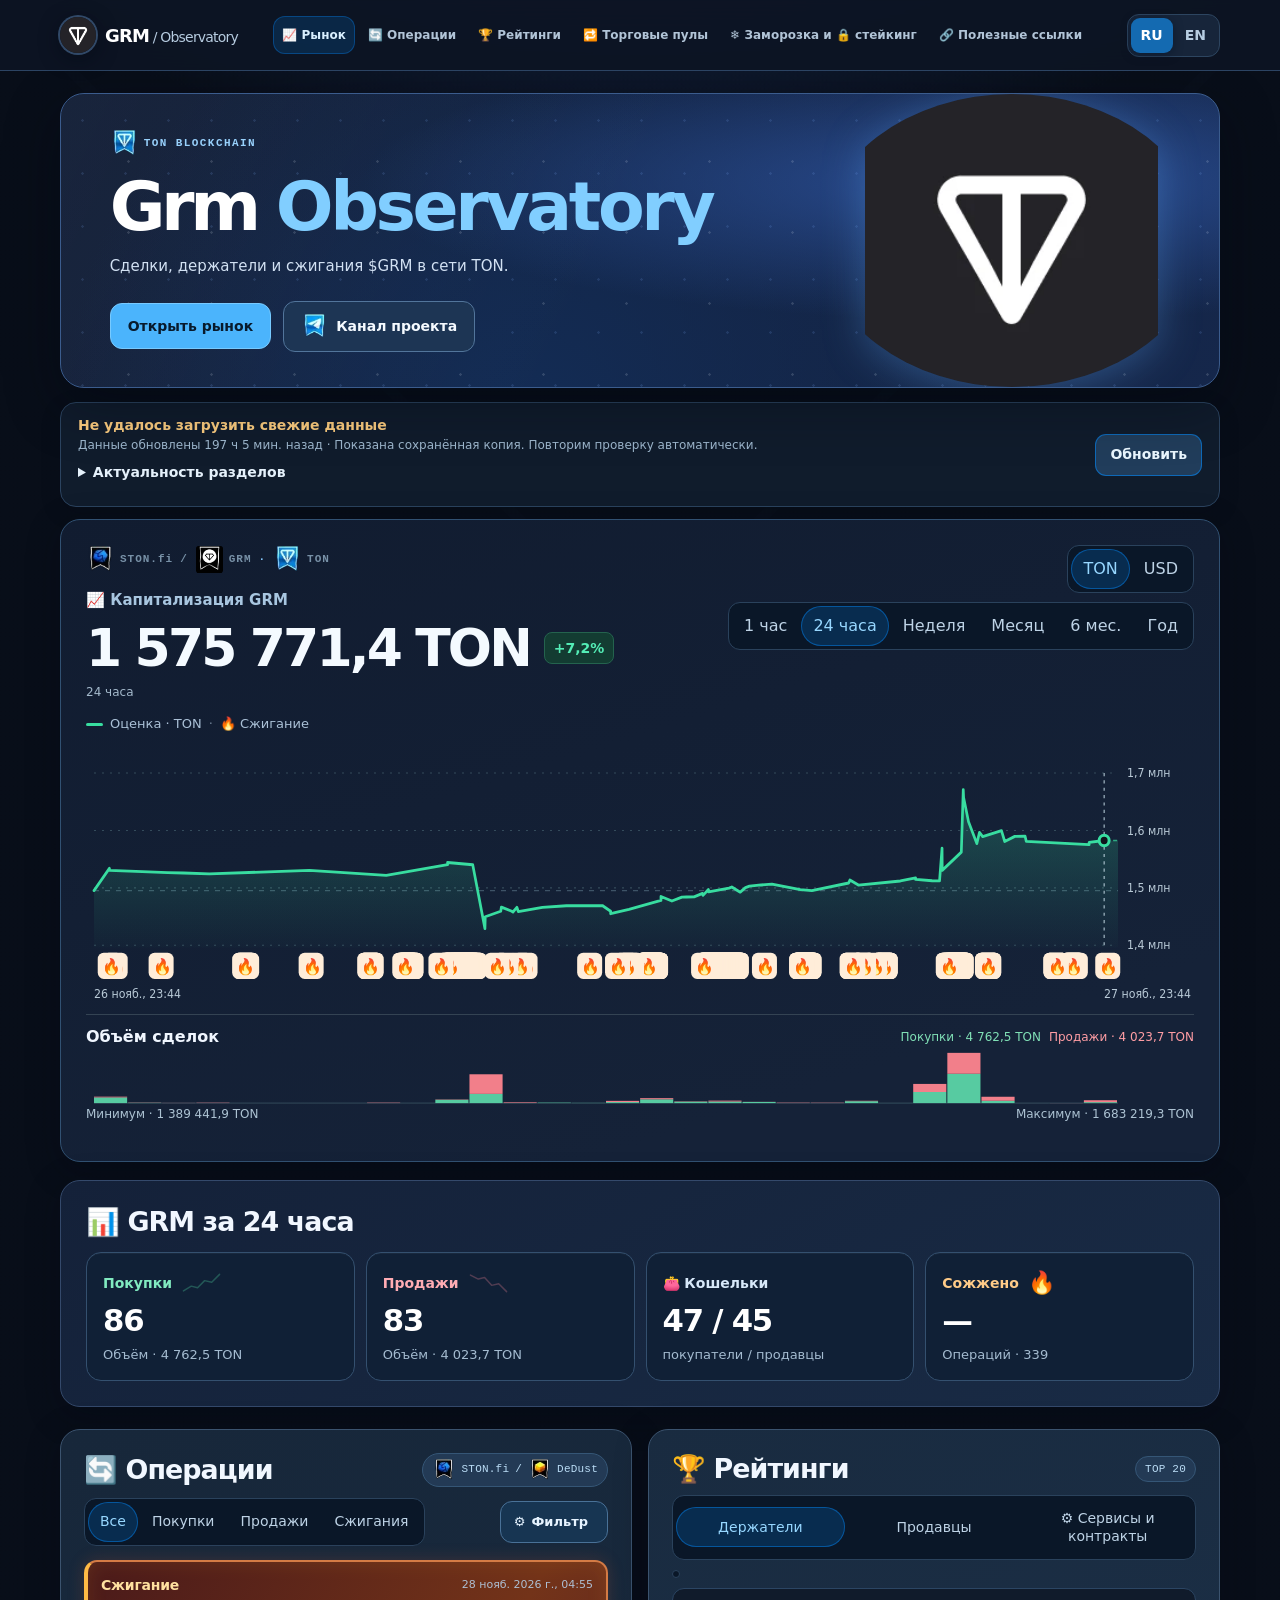
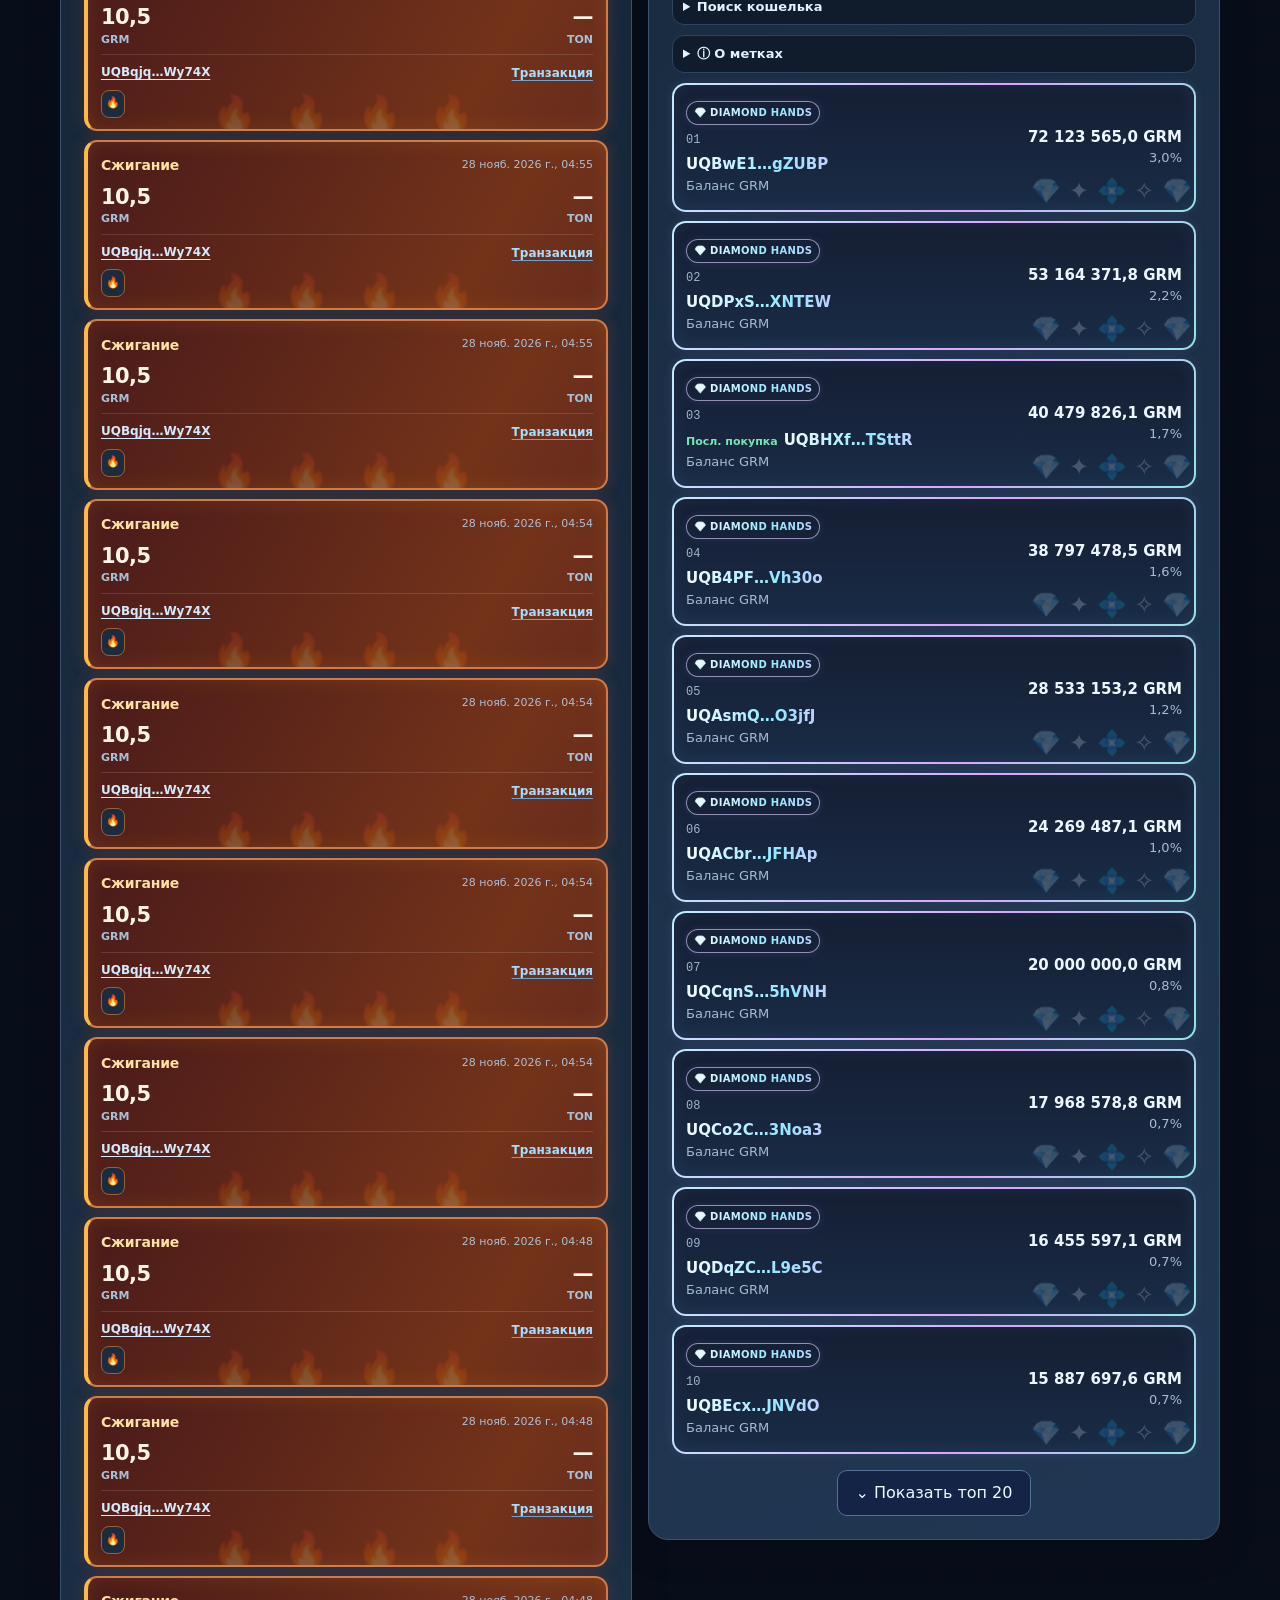
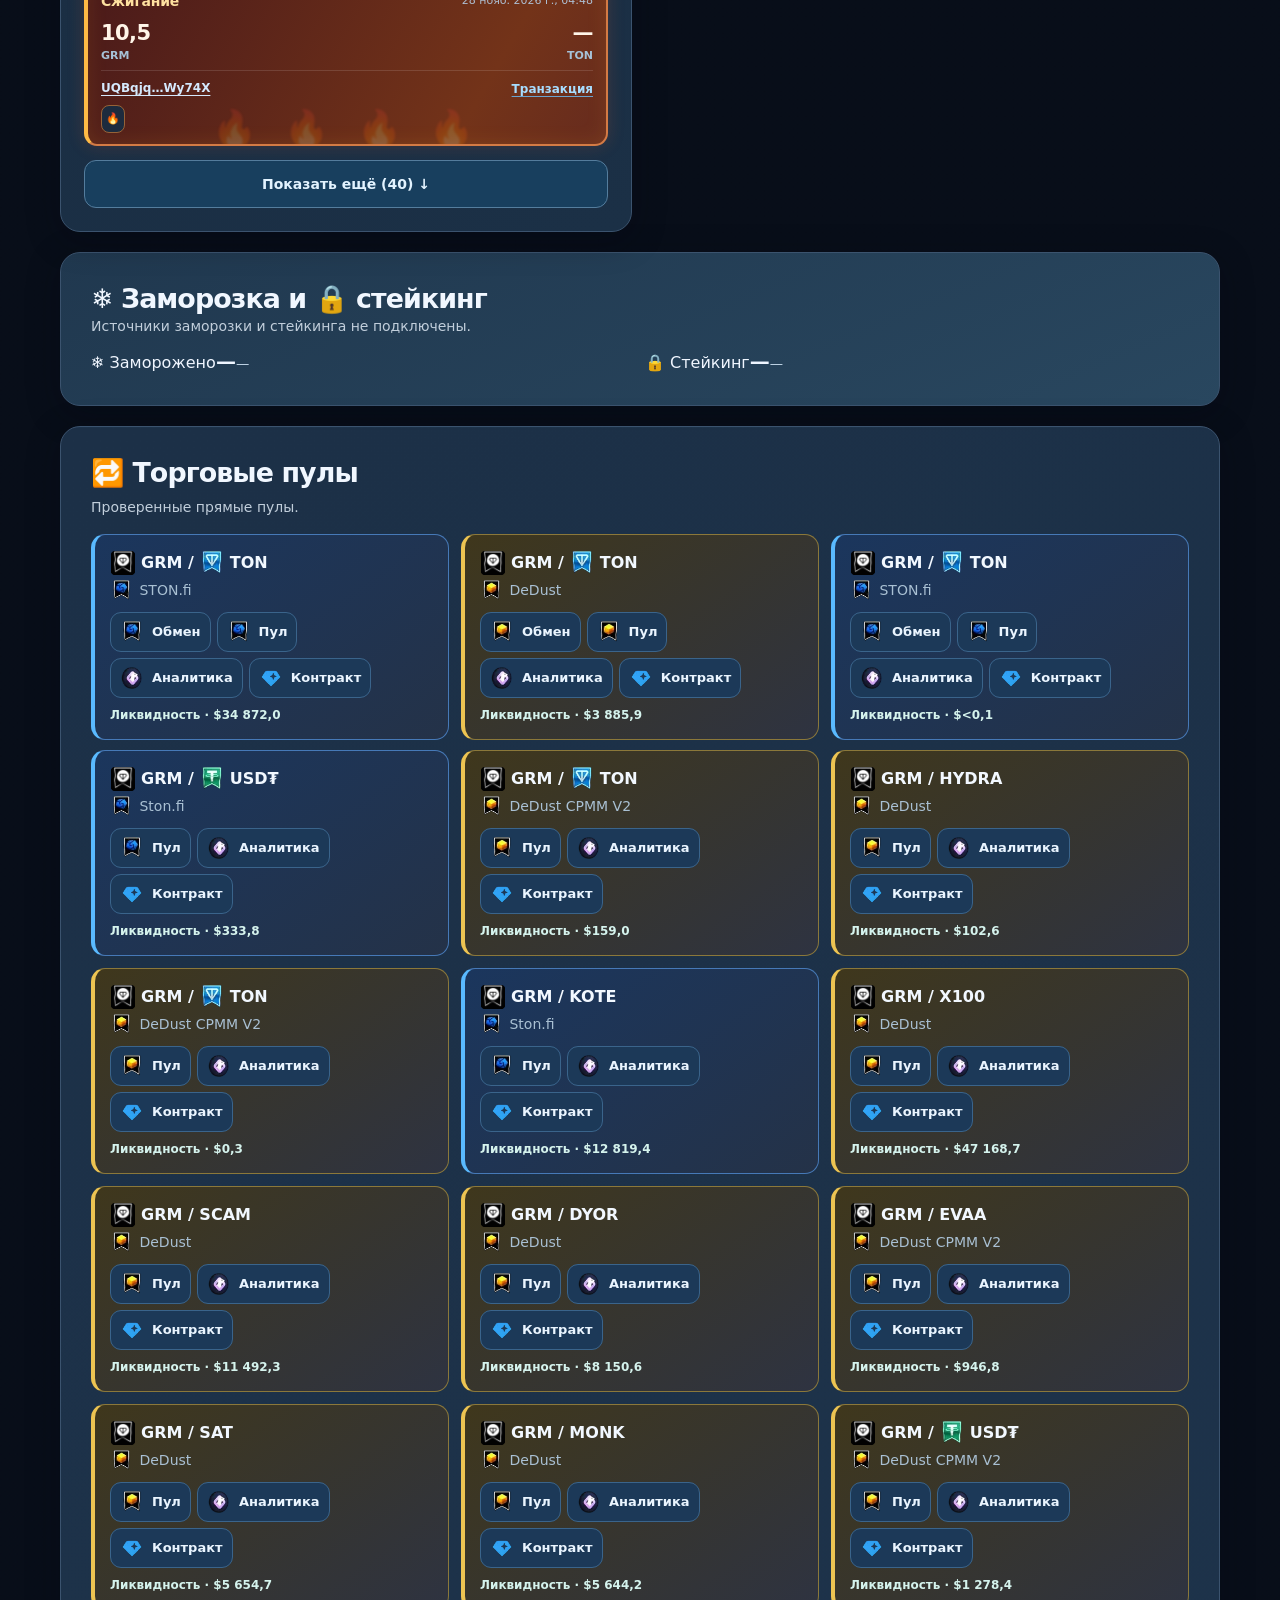
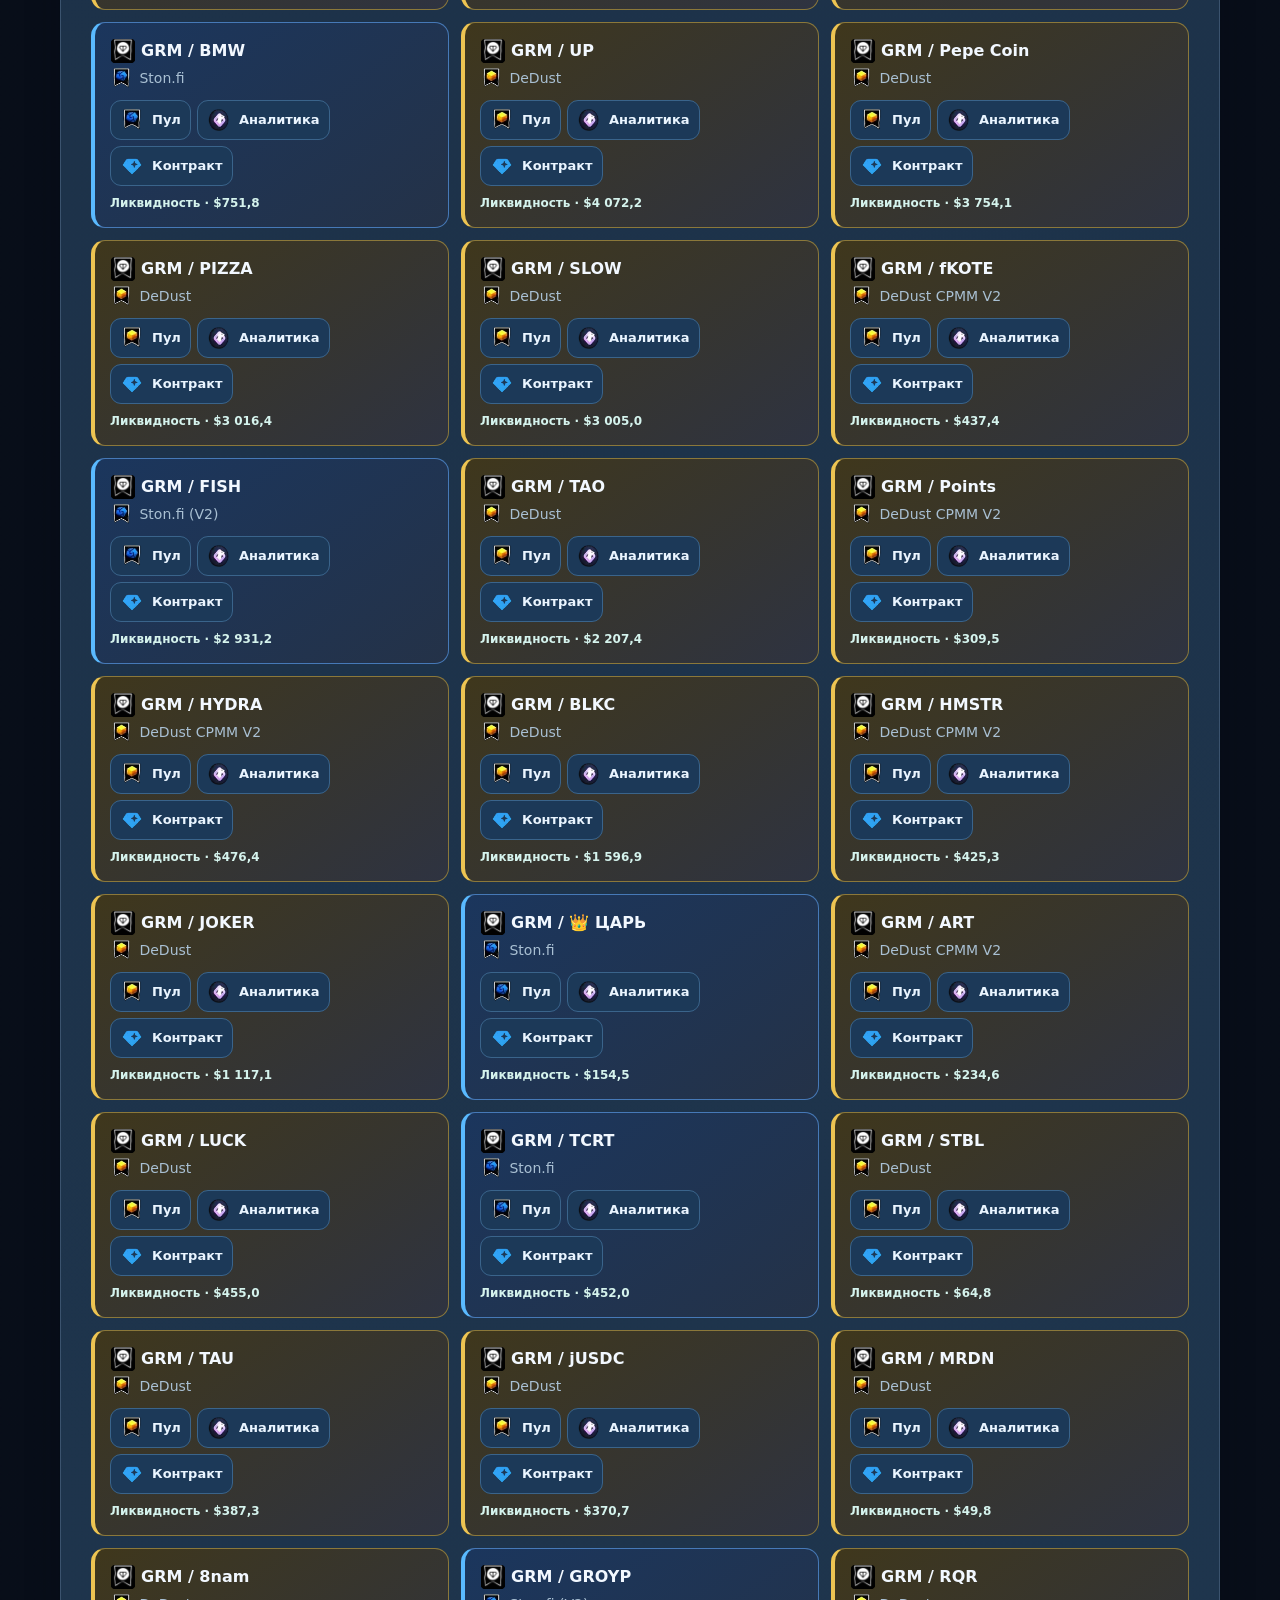
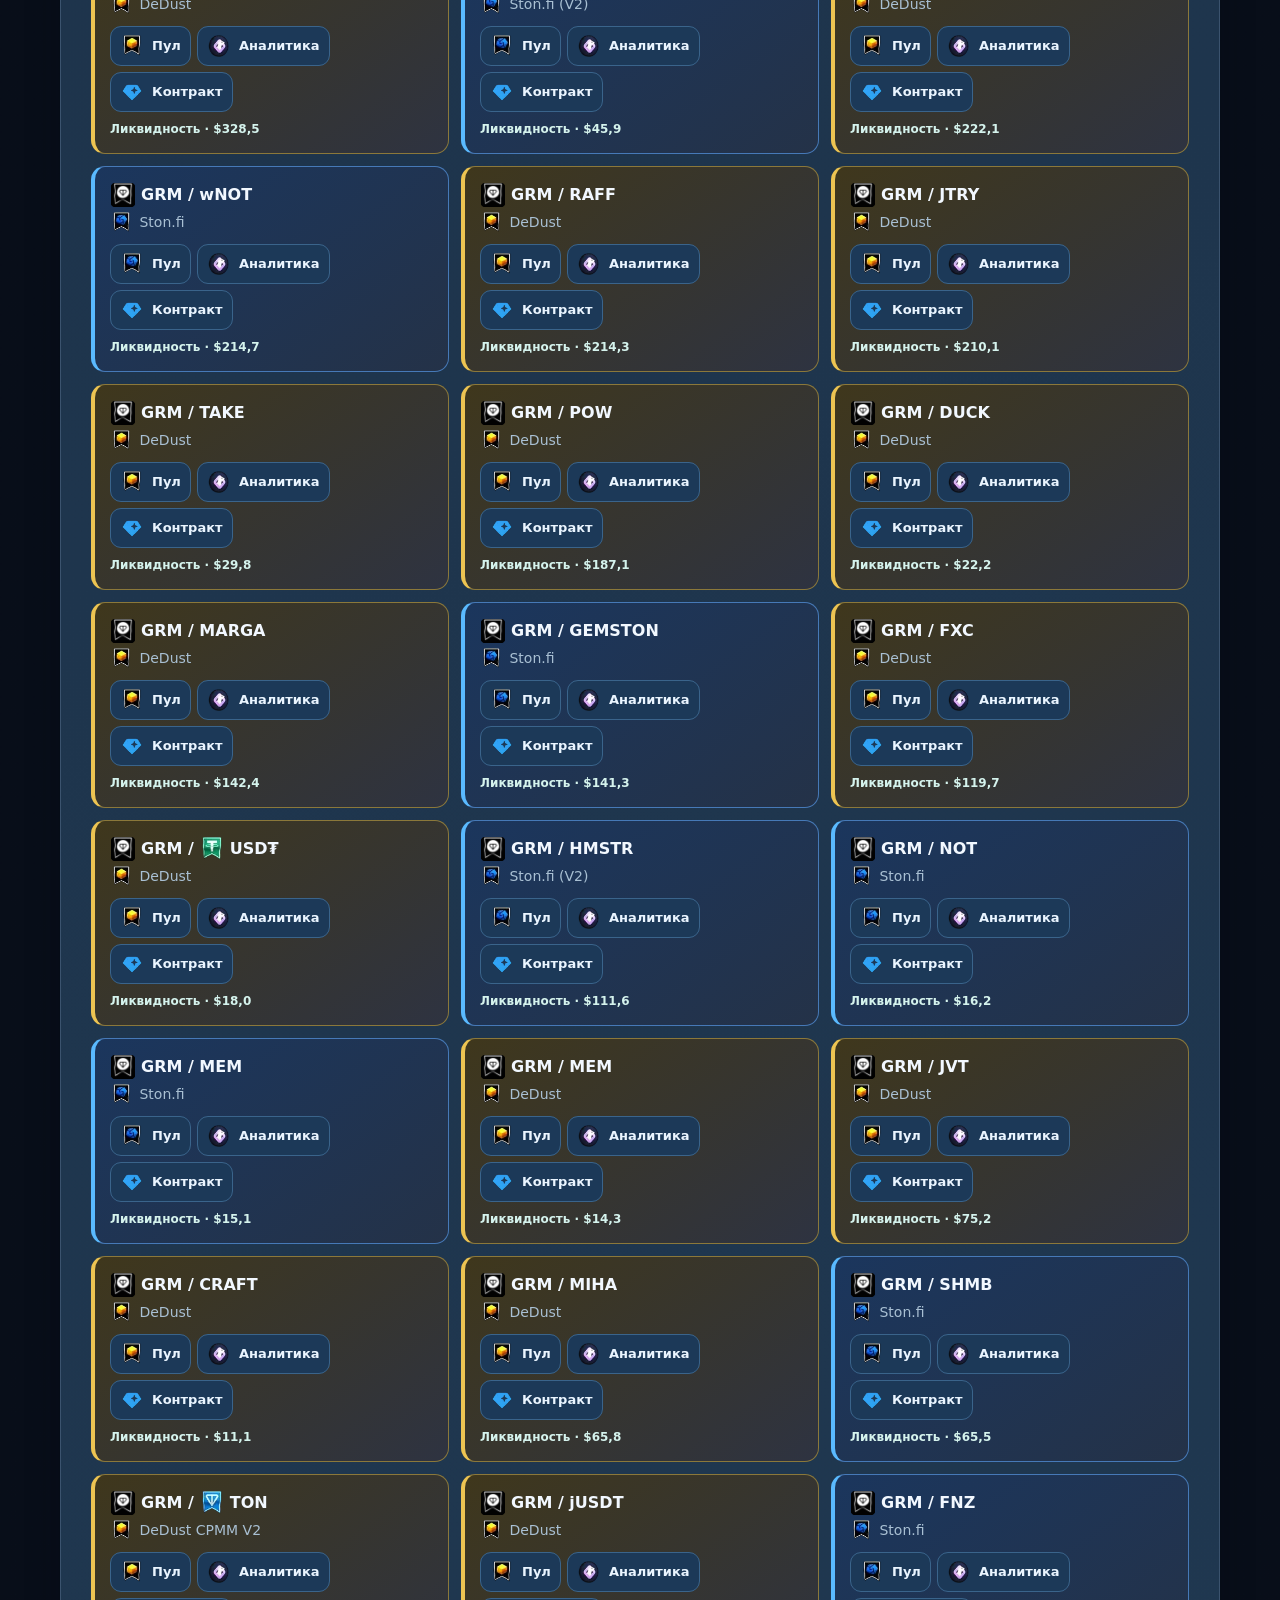
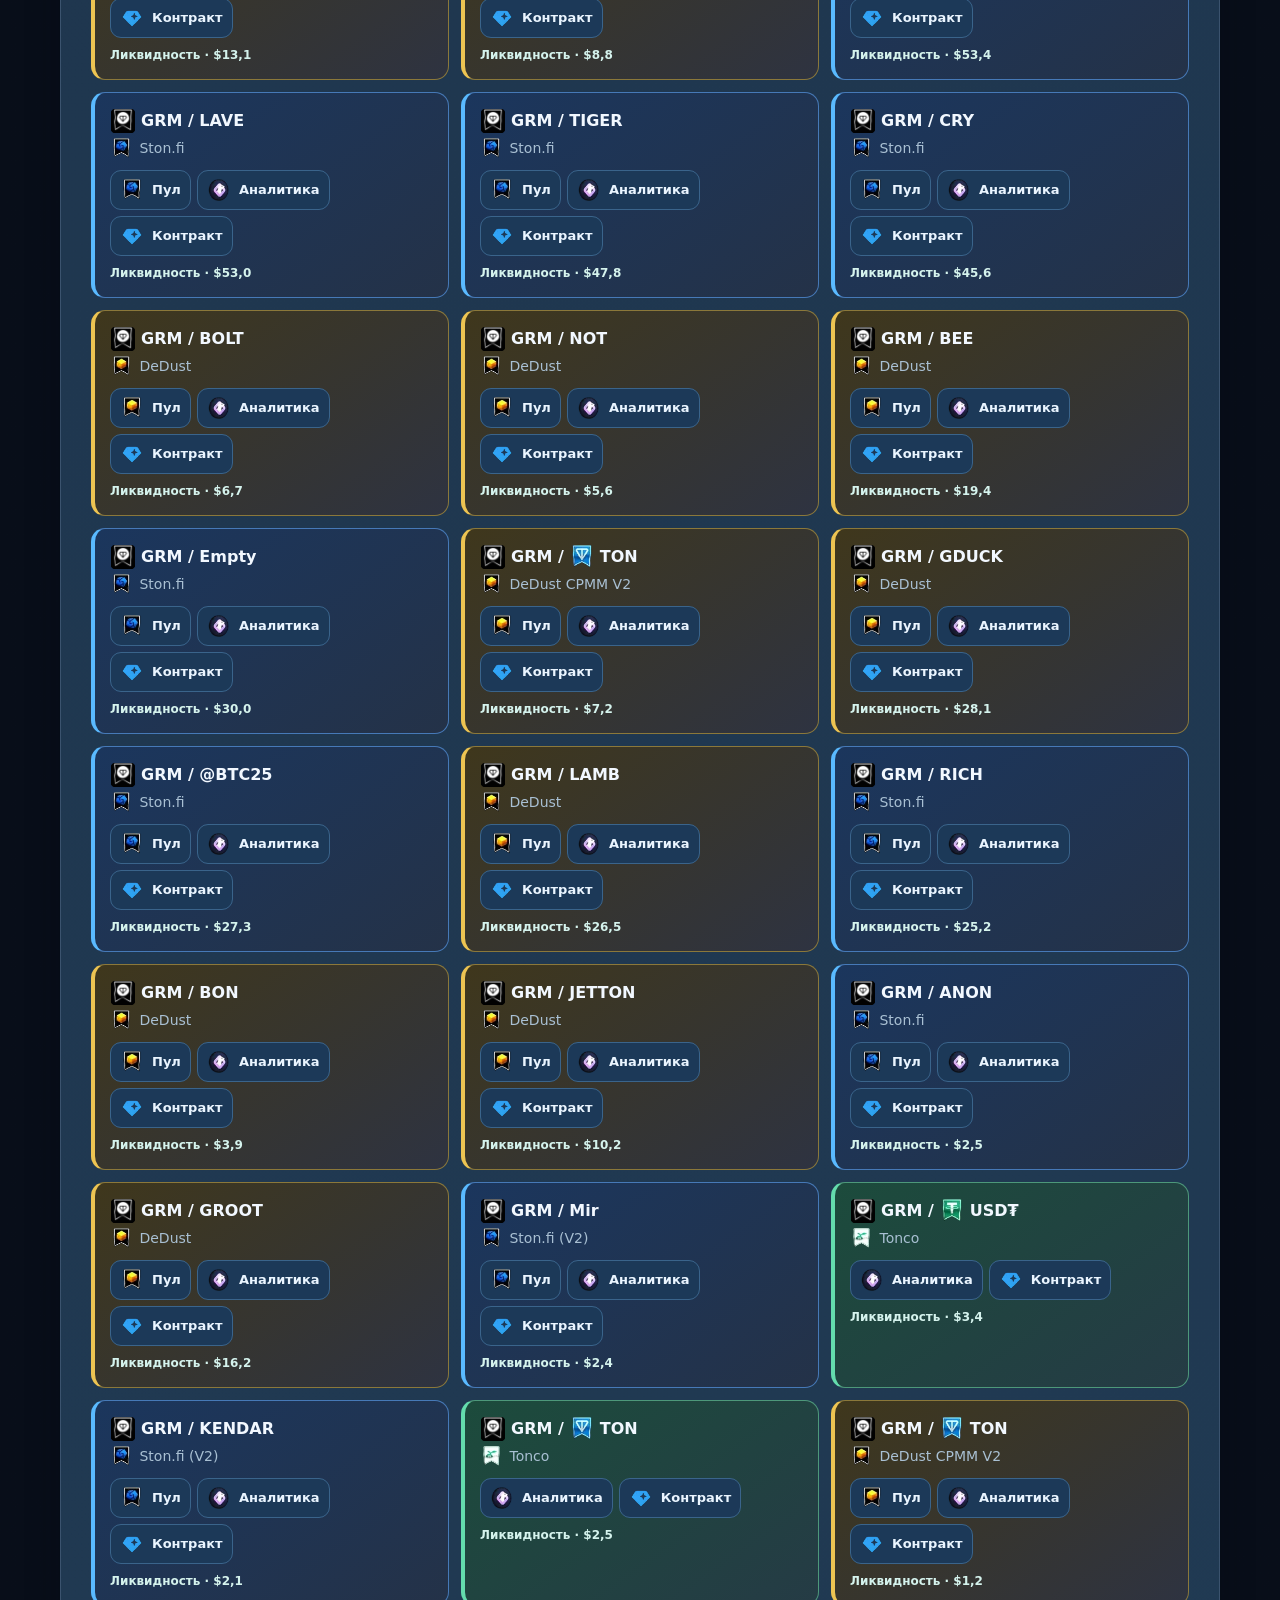
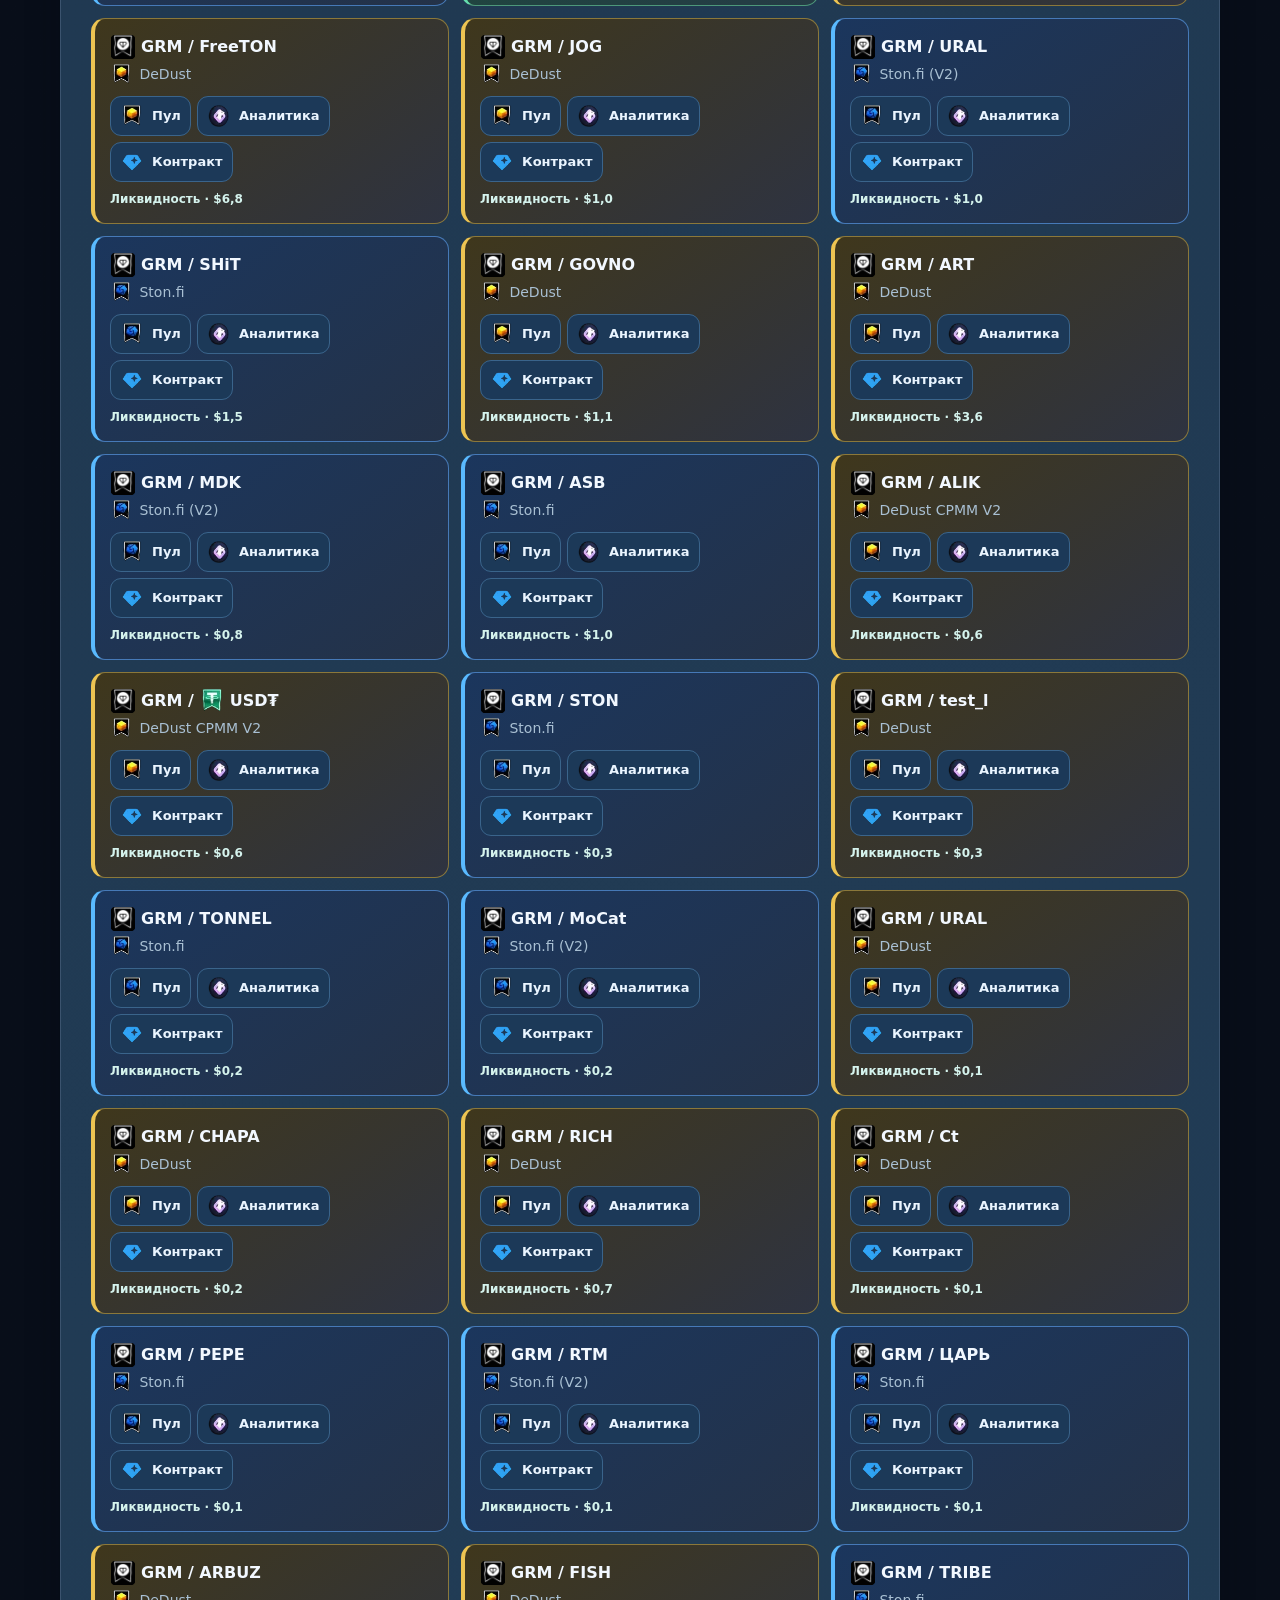
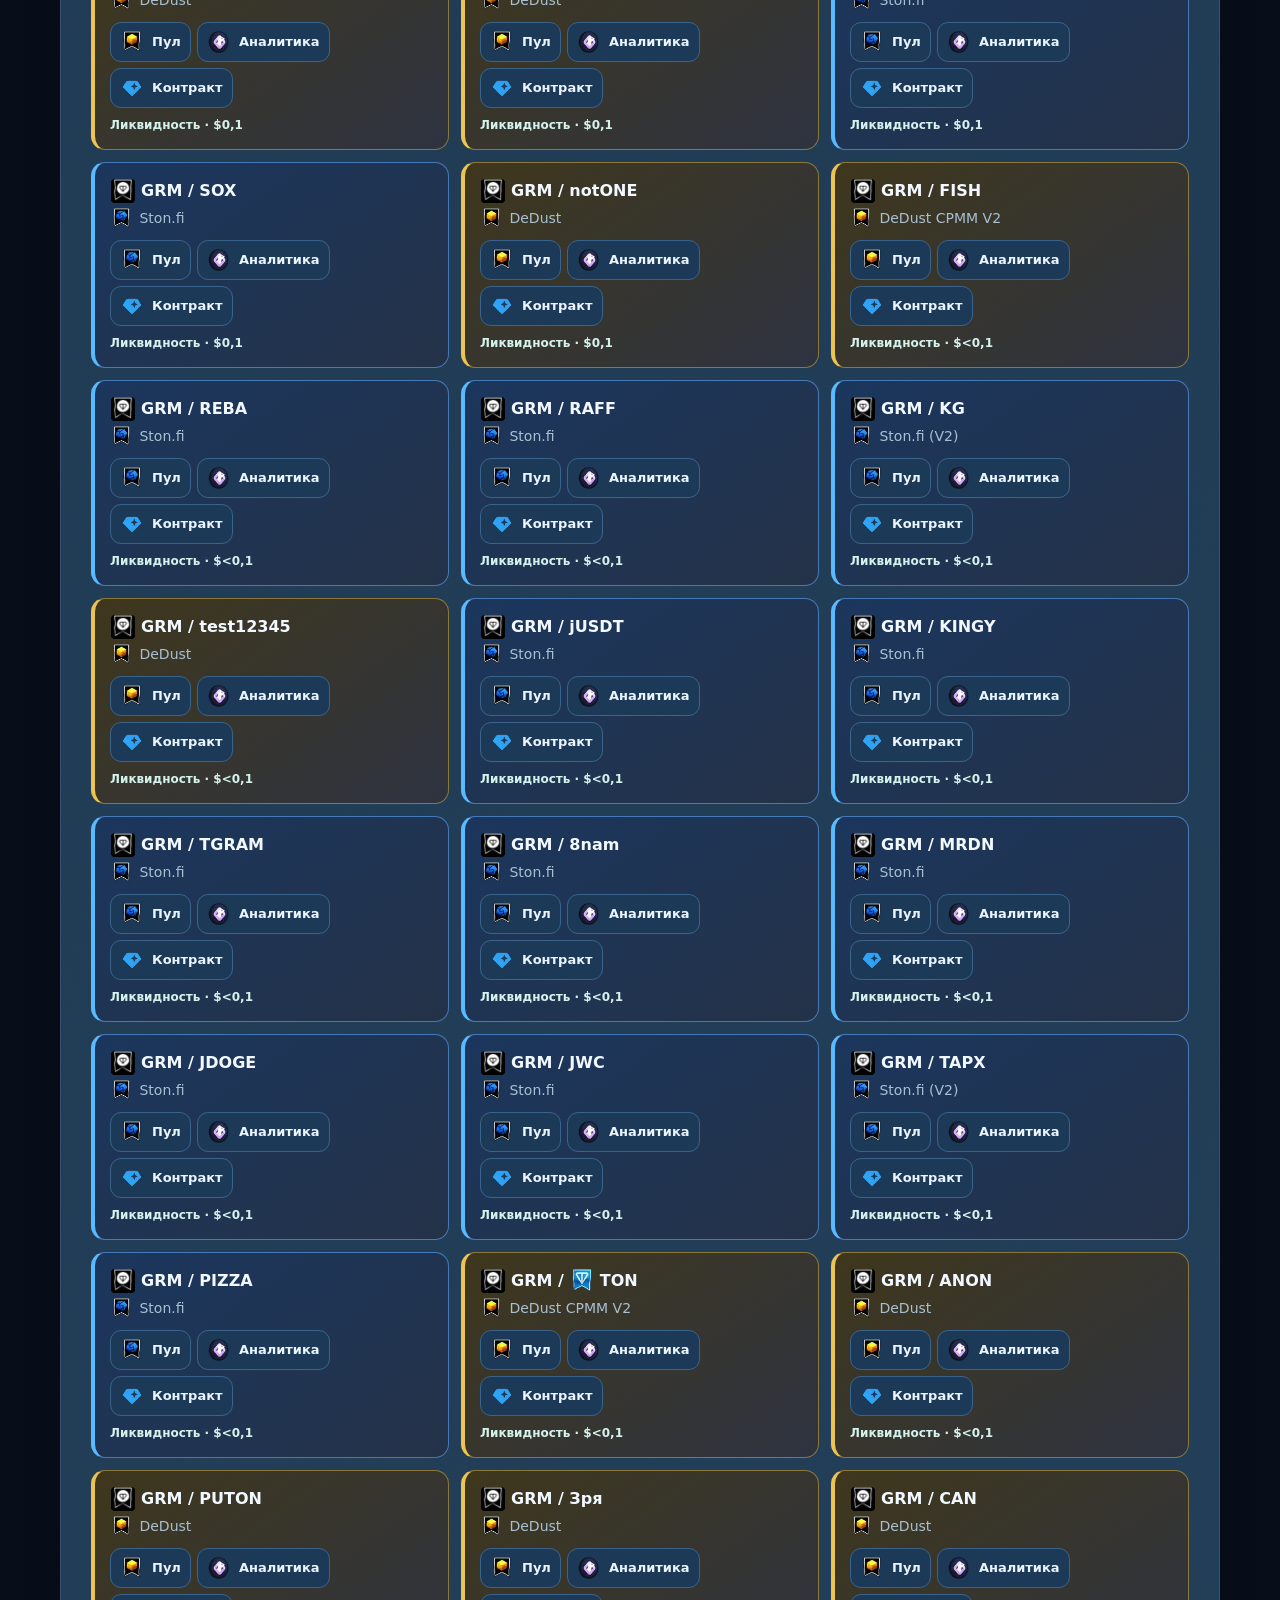
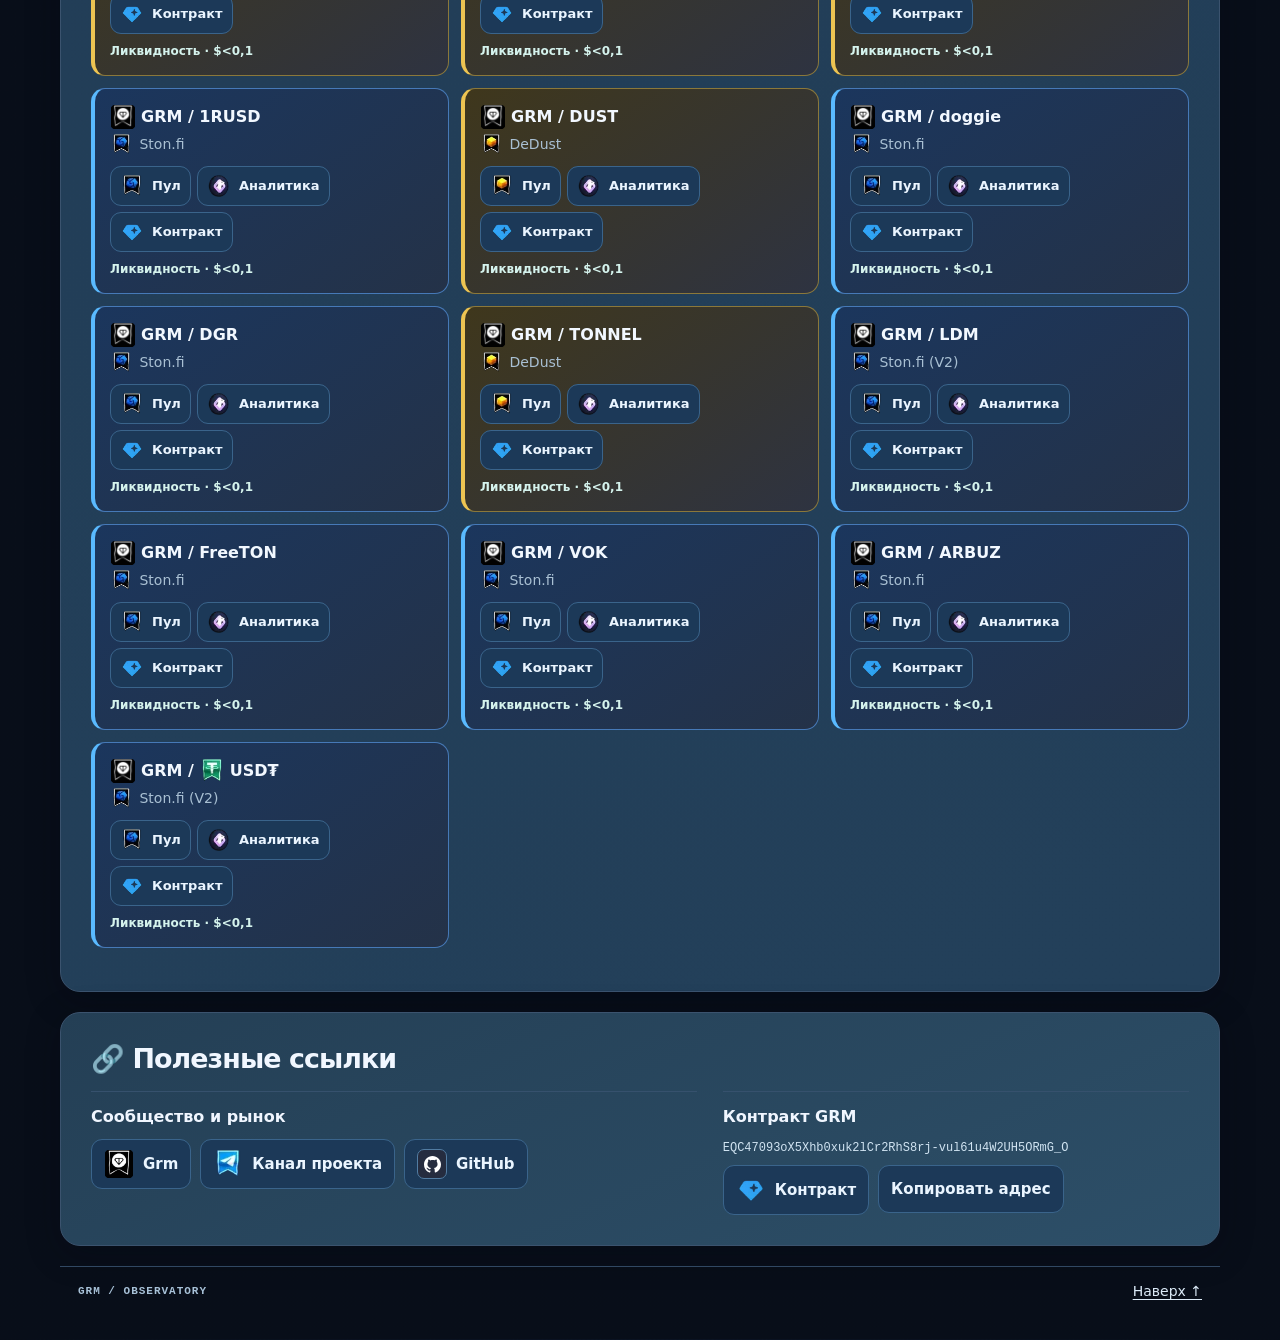
==== index.html @ f7aebd47 "Refresh GRM snapshot" ====
<!doctype html>
<html lang="ru"><head>
<meta charset="utf-8"><meta name="viewport" content="width=device-width,initial-scale=1">
<meta name="theme-color" content="#070d21"><meta name="description" content="GRM Observatory — сделки STON.fi и DeDust, держатели и подтверждённые сжигания GRM в сети TON.">
<title>Grm Observatory</title><style>:root{color-scheme:light;--ink:#101721;--muted:#536372;--paper:#f8fafc;--line:#cbd5df;--blue:#30a1f5;--link:#075d9b;--night:#090b0e;--graphite:#10151c;--green:#1e6b51;--red:#df0000;--orange:#975019;font:16px/1.5 system-ui,-apple-system,BlinkMacSystemFont,"Segoe UI",sans-serif;color:var(--ink);background:var(--night)}
*{box-sizing:border-box}
[hidden]{display:none!important}
html{scroll-behavior:smooth;scroll-padding-top:82px}
body{margin:0;background:var(--night)}
.wrap{width:min(1220px,calc(100% - 64px));margin-inline:auto}
h1,h2,h3,p{margin:0}
a{color:var(--link);text-underline-offset:3px}
a:hover{text-decoration:underline}
button{font:inherit;color:inherit;cursor:pointer}
a:focus-visible,button:focus-visible,summary:focus-visible,#plot svg:focus-visible{outline:3px solid #5692db;outline-offset:2px}
header{position:sticky;top:0;z-index:5;background:#090b0ef5;border-bottom:1px solid #283541;color:#f5f8fc}
.nav,.brand,nav,.langs,.tabs,.smallTabs,.introLinks,.eyebrow,.sectionHeading,.chartCaption,footer,.graphTop{display:flex;align-items:center}
.nav{min-height:65px;gap:20px;justify-content:space-between}
.brand{gap:9px;color:#fff;text-decoration:none}
.brand svg{width:36px;height:36px}
.brand strong{font-size:19px;letter-spacing:-.055em}
.brand span{font-weight:500;color:#c3cbd5}
.brand:hover{text-decoration:none}
nav{gap:5px}
nav a,.langs button{font-size:14px;font-weight:650}
nav a{color:#b4c0ce;padding:9px 11px;text-decoration:none;border-radius:8px}
nav a.on,nav a:hover{color:white;background:#203347;text-decoration:none}
.langs,.tabs,.smallTabs{background:#e5edf4;border-radius:10px;padding:3px;gap:2px;width:fit-content;max-width:100%;flex-wrap:wrap}
.langs button,.tabs button,.smallTabs button{border:none;padding:7px 10px;background:transparent;color:#364c61;border-radius:7px;line-height:1.35}
.langs .on,.tabs .on,.smallTabs .on{background:#114c79;color:white}
.hero{margin:20px 0 16px;position:relative;isolation:isolate;overflow:hidden;display:flex;align-items:center;min-height:192px;border-radius:20px;border:1px solid #293746;background:radial-gradient(ellipse at 88% 70%,#153650 0%,transparent 53%),#0b0d10;color:#fff}
.herotext{position:relative;z-index:1;padding:27px clamp(20px,3vw,44px);max-width:66%}
.eyebrow,.tag,footer>span{font-family:ui-monospace,Consolas,monospace;font-size:11px;font-weight:650;letter-spacing:.09em}
.eyebrow{gap:8px}
.eyebrow i{width:7px;height:7px;background:#468ec6;border-radius:50%}
.hero .eyebrow{color:#b9c9d9}
.hero .eyebrow i{background:var(--blue)}
h1{font-size:clamp(38px,4.6vw,68px);letter-spacing:-.07em;line-height:1.05;margin:7px 0 8px}
h1 em{font-family:Georgia,"Times New Roman",serif;font-weight:normal;letter-spacing:-.055em;color:#a1d6ff}
.hero p{color:#c9d5e1;font-size:15px}
.heroArt{position:absolute;inset:0 0 0 auto;width:41%;display:grid;align-items:center;pointer-events:none}
.heroArt svg{width:100%;height:100%;max-height:250px}
.introLinks{margin-top:17px;gap:10px}
.introLinks a,.more{border:1px solid #9daebf;border-radius:8px;padding:7px 12px;text-decoration:none;font-weight:650;font-size:14px}
.introLinks a{color:#f0f6ff;border-color:#536779}
.introLinks a:first-child{color:#081624;background:var(--blue);border-color:var(--blue)}
.introLinks a:hover,.more:hover{box-shadow:inset 0 0 0 1px currentColor}
.panel{background:var(--paper);border:1px solid var(--line);border-radius:17px;padding:clamp(16px,2vw,25px);min-width:0}
.graphTop,.sectionHeading,footer{justify-content:space-between;gap:12px}
.graphTop{align-items:flex-start}
.graph .eyebrow{color:#b6c8d9}
.graph .eyebrow span{color:#7891a7}
.graph h2{font-weight:550;color:var(--muted);font-size:16px;margin-top:12px}
.price{font-size:clamp(27px,3.2vw,44px);line-height:1.12;letter-spacing:-.05em;font-variant-numeric:tabular-nums;font-weight:730}
.chartCaption{font-size:13px;color:var(--muted);gap:7px;margin-top:13px}
.lineKey{width:17px;height:3px;border-radius:3px;background:var(--blue)}
.sep{color:#6f8196}
#plot{margin:6px 0;min-height:183px}
#plot svg{width:100%;height:183px;display:block;touch-action:pan-y}
#plot text{font:11px system-ui,sans-serif;fill:#b6c6d6}
.marker{cursor:pointer}
.marker:focus{outline:2px solid var(--orange)}
#readout{font-size:14px;font-variant-numeric:tabular-nums;min-height:24px;color:var(--ink)}
.note,.description,.resources p{font-size:14px;color:var(--muted);overflow-wrap:anywhere}
.note{font-size:12px}
.description{margin:8px 0}
.summary{margin:18px 0 22px}
.summary h2,.panel h2:not(.graph h2){font-size:clamp(20px,2.1vw,27px);letter-spacing:-.045em;line-height:1.2}
.summary .sectionHeading{margin-bottom:9px}
.tag{color:#3e5061;background:#e2ebf4;border-radius:20px;padding:4px 9px;white-space:nowrap;font-weight:500;letter-spacing:.02em}
#stats{display:grid;grid-template-columns:repeat(4,minmax(0,1fr));gap:10px}
.stat{background:var(--paper);border:1px solid var(--line);border-radius:13px;padding:13px 15px;min-width:0}
.stat b,.stat small,.stat span{display:block}
.stat b{font-size:clamp(20px,2.1vw,31px);line-height:1.3;font-variant-numeric:tabular-nums;overflow-wrap:anywhere;letter-spacing:-.04em}
.stat small{font-size:13px;color:var(--muted)}
.stat span{font-size:14px;font-weight:670}
.buy{color:var(--green)}
.sell{color:var(--red)}
.burn{color:var(--orange)}
.columns{display:grid;grid-template-columns:1fr 1fr;gap:16px;align-items:start}
.columns .tabs{margin:10px 0}
.columns .tabs button,.smallTabs button{font-size:14px}
.smallTabs:not(:empty){margin-bottom:8px}
#feedNote,#rankNote{margin-bottom:8px}
.row{display:grid;grid-template-columns:minmax(0,1fr) auto;gap:10px;border-top:1px solid #dce3eb;padding:10px 0;align-items:center}
.row>div{min-width:0}
.row>div:last-child{text-align:right}
.row b,.row small{display:block;font-variant-numeric:tabular-nums}
.row small{color:var(--muted);font-size:13px}
.row a{overflow-wrap:anywhere}
.row b{font-size:15px;line-height:1.45}
.row .badge{display:inline-block;padding:1px 6px;font-size:12px;border-radius:5px;margin-right:6px}
.badge.buy{background:#e0f3e8}
.badge.sell{background:var(--red);color:white}
.badge.burn{background:#ffead4}
.position{color:var(--muted);font:12px ui-monospace,monospace;margin-right:8px}
.empty{padding:16px 0;color:var(--muted)}
.more{background:#eaf1f7;color:#144b72}
.more[hidden]{display:none}
#more{margin-top:8px;width:100%}
.resources{margin:20px 0}
.resourcesGrid{display:grid;grid-template-columns:1.15fr 1.2fr 1fr;gap:24px;margin-top:16px}
.resources h3{font-size:16px;margin-bottom:6px}
.resourceList{display:flex;gap:8px 13px;flex-wrap:wrap}
.resourceList,.contract{margin-top:8px;font-size:14px}
.contract{display:block;overflow-wrap:anywhere;font-family:ui-monospace,monospace;margin-bottom:10px}
.resourcesGrid article{min-width:0}
summary{cursor:pointer;font-weight:600}
footer{padding:16px 0 25px}
footer a{font-size:14px}
@media(max-width:800px){.wrap{width:calc(100% - 28px)}
.nav{display:grid;grid-template-columns:1fr auto;gap:0;padding-top:6px}
.langs{grid-column:2;grid-row:1}
.brand{grid-column:1;grid-row:1}
nav{grid-column:1/-1;justify-content:space-between;gap:0}
nav a{padding:7px 5px;font-size:13px}
html{scroll-padding-top:98px}
.columns{grid-template-columns:1fr}
.heroArt{width:35%;opacity:.82}
.herotext{max-width:73%;padding:19px}
.hero{min-height:180px}
.graphTop{flex-wrap:wrap}
.resourcesGrid{grid-template-columns:1fr 1fr}

#stats{grid-template-columns:repeat(2,minmax(0,1fr))}}
@media(max-width:500px){.wrap{width:calc(100% - 20px)}
.hero{margin-top:10px}
.herotext{max-width:100%;padding:16px}
.heroArt{width:35%;inset:auto 0 0 auto;height:78px}
.hero p{max-width:96%;font-size:14px}
.introLinks{max-width:76%;gap:6px;flex-wrap:wrap}
.introLinks a{font-size:13px;padding:6px 8px}
.graphTop{gap:10px}
.tabs button{padding:6px 8px}
.stat{padding:10px}
.stat small{font-size:12px}
.row{gap:3px}
.row b{font-size:14px}
.row small{font-size:12px}
.resourcesGrid{grid-template-columns:1fr;gap:15px}
.resourcesGrid article+article{border-top:1px solid var(--line);padding-top:12px}}
@media(prefers-reduced-motion:reduce){html{scroll-behavior:auto}}

.walletLegend{font-size:13px;color:var(--muted);margin:4px 0}
.walletIdentity{display:inline-flex;align-items:baseline;flex-wrap:wrap;gap:2px 6px;max-width:100%;vertical-align:baseline}
.row .walletAddress{font-weight:700;text-decoration:underline;text-decoration-thickness:1px;text-underline-offset:3px}
.row .walletAddress.buy,.walletRole.buy{color:#126042}
.row .walletAddress.sell,.walletRole.sell{color:#df0000}
.row .walletAddress.burn,.walletRole.burn{color:#874305}
.row .walletAddress.neutral{color:#51615c}
.walletRole{font-size:11px;font-weight:600}
:is(.row,.walletResult) .domainBadge{font:600 11px/1.4 system-ui,sans-serif;letter-spacing:0;padding:2px 6px;border-radius:5px;overflow-wrap:anywhere;max-width:100%;display:inline-block}
.domainBadge.digits{color:#482e00;background:linear-gradient(110deg,#ffcc00 12%,#ffe173 34%,#fff9c0 46%,#ffd700 57%,#efb000 84%);background-size:220% 100%;border:1px solid #a37b00;animation:projectGold 4s ease-in-out infinite alternate}
details.domainDetails{display:inline-block;border:0;padding:0;font-size:12px;font-weight:500;width:100%}
details.domainDetails summary{color:var(--muted);font-size:11px}
#rank .position{vertical-align:top}
.onlyBadges{display:flex;align-items:center;gap:7px;font-size:13px;font-weight:600;margin:4px 0 7px;cursor:pointer}
.onlyBadges input{width:16px;height:16px;accent-color:var(--link)}


@keyframes projectGold{from{background-position:0% 50%}
to{background-position:100% 50%}}
@media(prefers-reduced-motion:reduce){.domainBadge.digits{animation:none}}
footer>span{color:#f5f8ff}
footer a{color:#dcebf8}
.price{overflow-wrap:break-word}

/* Make the chart and header dark; financial rows retain their semantic colours. */
.langs,.graph .tabs{background:#202a35}
.langs button,.graph .tabs button{color:#c3cfdb}
.langs .on,.graph .tabs .on{background:var(--blue);color:#071421}
.graph{--ink:#f5f8fc;--muted:#b2c0cd;color:var(--ink);background:var(--graphite);border-color:#283747}
.graph #readout a{color:#86caff}
.graph #plot svg{height:205px}
.brand:hover,.introLinks a:hover{color:#fff}
.introLinks a:first-child:hover{color:#081624}

.wrap{width:min(1180px,calc(100% - 88px))}
.hero{background:linear-gradient(165deg,#080a0d 22%,#10151c 100%)}
.graph,.summary{background:linear-gradient(180deg,#10151c,#152332);border:1px solid #374b5b}
.summary{background:linear-gradient(180deg,#152332,#172b3c);padding:clamp(16px,2vw,25px);border-radius:17px;color:#f4f8ff}
.summary .sectionHeading{margin-bottom:14px}
.stat{background:linear-gradient(145deg,#131d28,#1e3041);border:1px solid #3d5363}
.stat small{color:#b9c8d5}
.stat span.buy,.stat span.sell,.stat span.burn{display:inline-block;border-radius:5px;background:linear-gradient(120deg,#d8e5eb,#c1d4df);padding:1px 6px}
.columns .panel,.resources{--ink:#f3f7fc;--muted:#c1cedb;--link:#a6daff;--line:#435a6a;color:var(--ink);border-color:#3b5264}
.columns .panel{background:linear-gradient(180deg,#172b3c,#1a3b51)}
.columns .tabs,.columns .smallTabs{background:#0e1c29}
.columns .tabs button,.columns .smallTabs button{color:#cbd9e7}
.columns .tabs .on,.columns .smallTabs .on{background:#265a7d;color:#fff}
.row{border-color:#435666}
.position{color:#c1cedb}
.tag{background:#233f54;color:#d1e6f6}
.row .walletIdentity{background:linear-gradient(125deg,#d8e5eb,#c1d4df);border-radius:7px;padding:3px 6px}
.domainDetails summary{color:#354d62!important}
.domainDetails span{color:#223847}
#more,.resourceList>a,.resourceList>button{color:#f3f8ff;background:#15496b;border:1px solid #6289a3}
.resources{background:linear-gradient(180deg,#1a3b51,#20475e);padding:clamp(18px,2.5vw,30px)}
.resourcesGrid{grid-template-columns:1.3fr 1fr;gap:clamp(14px,2vw,26px)}
.resourcesGrid article{border-top:1px solid #7190a3;padding-top:13px}
.resources h3{margin-bottom:10px}
.resourceList{display:grid;grid-template-columns:1fr;gap:7px}
.resourceList>a,.resourceList>button{display:flex;align-items:center;justify-content:space-between;gap:6px;min-height:42px;padding:8px 12px;border-radius:7px;text-align:left;font:650 14px/1.35 system-ui,sans-serif;text-decoration:none;cursor:pointer}
.resourceList>a:hover,.resourceList>button:hover,#more:hover{background:#1b5c82;border-color:#aedfff}
.resources .contract{color:#d1e4f2;margin:6px 0;word-break:break-all}
footer{background:#090c10;border-top:1px solid #405362;padding:14px 18px;margin-bottom:14px;border-radius:8px}
@media(min-width:1000px){.resourcesGrid article:first-child .resourceList{grid-template-columns:repeat(2,minmax(0,1fr))}}
@media(max-width:800px){.wrap{width:calc(100% - 34px)}.resourcesGrid{grid-template-columns:1fr 1fr}}
@media(max-width:500px){.wrap{width:calc(100% - 22px)}.resourcesGrid{grid-template-columns:1fr}.resourcesGrid article+article{border-color:#7190a3}}

/* Draw external-link arrows without relying on a font glyph. */
.resourceList>a::after,.introLinks a[href^="https:"]::after,.row a:not(.walletAddress)::after{content:"";display:inline-block;width:8px;height:8px;flex-shrink:0;margin-left:6px;border-top:1.5px solid currentColor;border-right:1.5px solid currentColor;background:linear-gradient(135deg,transparent 43%,currentColor 46%,currentColor 54%,transparent 57%);vertical-align:1px}

.syncBar{display:flex;align-items:center;justify-content:space-between;gap:14px;margin:0 0 12px;padding:12px 18px;background:#101b27;border:1px solid #374b5b;border-radius:12px;color:#e5f1fb}
.syncBar>div{min-width:0}.syncBar p{font-size:14px;font-weight:650}.syncBar small{display:block;color:#b9c8d5;font-size:12px;overflow-wrap:anywhere}.syncBar .syncWarning{color:#ffcf80}
#refreshData{flex-shrink:0;min-height:42px;padding:8px 14px;border:1px solid #6289a3;border-radius:7px;background:#15496b;color:#f3f8ff;font-weight:650;font-size:14px}#refreshData:hover{background:#1b5c82}#refreshData:disabled{opacity:.65;cursor:wait}
@media(max-width:400px){.syncBar{align-items:flex-start;flex-wrap:wrap;padding:12px 14px}.syncBar>div{flex:1 1 175px}}

/* Market cap: native-currency valuation, with an explicit estimation note. */
.graph .price{font-size:clamp(32px,4.2vw,52px);letter-spacing:-.055em;line-height:1.15}
.graph h2{font-size:15px;margin-top:12px;margin-bottom:7px}
.capHeadline{display:flex;align-items:center;gap:14px;flex-wrap:wrap}
.capChange{font:700 14px/1.3 system-ui,sans-serif;padding:6px 9px;border-radius:8px;font-variant-numeric:tabular-nums;white-space:nowrap}
.capChange:empty{display:none}.capPositive{color:#54edb6;background:#133c32;border:1px solid #24634e}.capNegative{color:#ff2020;background:#321419;border:1px solid #7a242a}
#capPeriod{margin-top:5px;color:#a4b9cb}.graph #plot{min-height:250px;margin:18px 0 8px}.graph #plot svg{height:250px}
.graph #plot text{font:11px system-ui,sans-serif;fill:#b8c9d6}
.capRange{display:flex;justify-content:space-between;gap:8px;flex-wrap:wrap;color:#adc3d3;font-size:12px;font-variant-numeric:tabular-nums;margin:0 0 13px}
.graph #readout{background:#0b1723;border:1px solid #2b4354;padding:10px 12px;border-radius:9px;min-height:43px;font-size:13px;margin-bottom:9px}
.capMethod{font-size:11px;line-height:1.5;color:#9db3c4;border-top:1px solid #2b4354;padding-top:10px;margin-top:10px;max-width:850px}
.graph .chartCaption .lineKey{background:var(--chart-colour,#38dda0)}
@media(max-width:500px){.graph .price{font-size:34px}.capHeadline{gap:8px}.graph .graphTop{gap:15px}.graph .tabs{width:100%;justify-content:space-between}.graph .tabs button{padding:8px 6px;font-size:12px}.graph #plot svg{height:240px}.graph #plot{min-height:240px}.graph #readout{font-size:12px}.capMethod{font-size:11px}}
@media(max-width:360px){.graph .tabs{display:grid;grid-template-columns:repeat(3,minmax(0,1fr));gap:3px}.graph .tabs button{width:100%}}

:root{--blue:#75ccff;--project-art:url("[data-uri]");--night:#070d21}
body{background:radial-gradient(ellipse at 78% 0%,#24347b 0%,#111c49 28%,transparent 55%),#070d21}
header{background:#0a1129f5;border-color:#324576}
.brandMark{width:36px;height:36px;border-radius:50%;background:var(--project-art) center/cover}
.hero{min-height:268px;border-color:#435b9c;background:radial-gradient(ellipse at 78% 50%,#2b4696 0%,#182860 34%,transparent 68%),linear-gradient(112deg,#0d1639,#111c49)}
.hero::before{content:"";position:absolute;inset:0;background-image:radial-gradient(circle,#7eaeff 1px,transparent 1.5px),radial-gradient(circle,#eff7ff 1px,transparent 1.5px);background-size:43px 53px,83px 71px;background-position:0 0,26px 32px;opacity:.24;pointer-events:none}
.heroArt{width:40%;height:100%;background:var(--project-art) center / auto 88% no-repeat;filter:drop-shadow(0 0 20px #60b5ff60);border-radius:50%}
.hero h1 em{color:#89ceff}
.graph{background:linear-gradient(180deg,#101936,#151f43);border-color:#394b80}
.summary{background:linear-gradient(180deg,#182649,#202d55);border-color:#435480}
.columns .panel{background:linear-gradient(180deg,#192847,#1e3659)}
.resources{background:linear-gradient(180deg,#192b4b,#1b345a)}
.graphControls{display:grid;gap:10px;justify-items:end;min-width:0}
.row.trade-buy{border-left:3px solid #4cce9f;padding-left:8px;background:#14564832}
.row.trade-sell{border-left:3px solid #fb6b76;padding-left:8px;background:#7c223532}
.row.trade-burn{border-left:3px solid #e7ae57;padding-left:8px}
@media(max-width:800px){.graphControls{justify-items:start}}
@media(max-width:590px){
 .hero{min-height:210px}.heroArt{width:32%;height:auto;inset:12px 12px auto auto;aspect-ratio:1;opacity:1;background-size:contain}
 .herotext{max-width:76%}.hero h1{font-size:clamp(32px,7.5vw,47px)}.hero h1 em{display:block}
 .hero p{max-width:100%}.introLinks{max-width:100%}.graphControls{width:100%}.graph #currency{display:flex;width:auto}
}

#activity,#wallets,#pools{background:#141b27;border-color:#303a4a}
#activity .row,#wallets .row{background:transparent;border-color:#303a4a;border-left:0;padding-left:0}
#activity .row .walletIdentity,#wallets .row .walletIdentity{background:none;padding:0;column-gap:6px;row-gap:4px}
.columns .walletIdentity .walletAddress{background:none;padding:0}
.columns .row .walletAddress{color:#d6e2f0}
.columns .walletRole.buy,.columns .badge.buy{color:#85e6bc;background:none}
.columns .walletRole.sell,.columns .badge.sell{color:#ff9a9f;background:none}
.columns .walletRole.burn,.columns .badge.burn{color:#f1bd7d;background:none}
.columns .domainDetails summary,.columns .domainDetails span{color:#becbd9!important}
.columns :is(.row,.walletResult) .projectBadges{display:flex;flex-wrap:wrap;gap:5px;width:100%;align-items:center}
.columns :is(.row,.walletResult) .projectBadge{--badge-edge:#53627b;display:inline-flex;align-items:center;gap:4px;padding:2px 6px;border:1px solid var(--badge-edge);border-radius:6px;background:#202939;text-decoration:none;color:#eaf1fb;font:650 11px/1.35 system-ui,sans-serif;min-height:26px;max-width:100%}
.columns :is(.row,.walletResult) .projectBadge:hover{text-decoration:underline}
.columns :is(.row,.walletResult) .projectBadge::after{display:none}
.projectBadge img{display:block;width:18px;height:18px;object-fit:contain;border-radius:3px}
.columns :is(.row,.walletResult) .projectBadge.staking{padding-inline:4px;--badge-edge:#6c93cb}
.columns :is(.row,.walletResult) .projectBadge.vnuk{--badge-edge:#8f606f;color:#ffc8d4}
.columns :is(.row,.walletResult) .projectBadge.author{border-color:transparent;background:linear-gradient(#202939,#202939) padding-box,linear-gradient(105deg,#508eff,#dce5ee,#508eff) border-box;background-size:100% 100%,200% 100%;animation:projectBadgeGlow 5s ease-in-out infinite alternate}
.columns :is(.row,.walletResult) .projectBadge.joystick{--badge-edge:#9164ac}
.columns :is(.row,.walletResult) .projectBadge.phoenix{--badge-edge:#a86a36}
.projectBadge.joystick span,.projectBadge.phoenix span{background:linear-gradient(90deg,var(--badge-color),#ffe182,var(--badge-color));background-size:210% 100%;background-clip:text;color:transparent;animation:projectBadgeGlow 5s ease-in-out infinite alternate}
.projectBadge.joystick{--badge-color:#e3a6ff}
.projectBadge.phoenix{--badge-color:#ff9862}
@keyframes projectBadgeGlow{to{background-position:100% 0}}
@media(prefers-reduced-motion:reduce){.columns :is(.row,.walletResult) .projectBadge.author,.projectBadge.joystick span,.projectBadge.phoenix span{animation:none}}
#pools [lang="en"],html[lang="en"] #pools [lang="ru"]{display:none}
html[lang="en"] #pools [lang="en"]{display:inline}
#pools .poolIntro{margin:8px 0 16px}
#pools .poolGrid{display:grid;grid-template-columns:repeat(3,minmax(0,1fr));gap:10px}
#pools .poolCard{min-width:0;background:#1c2636;border:1px solid #39475b;border-radius:10px;padding:12px}
#pools .poolCard h3{margin:0 0 3px}
#pools .poolCard p{margin:0}
#pools .poolActions{display:flex;flex-wrap:wrap;gap:6px;margin-top:10px}
#pools .poolActions a{display:inline-flex;align-items:center;min-height:38px;padding:5px 9px;color:#edf5ff;background:#22344c;border:1px solid #586d88;border-radius:7px;font-size:13px;font-weight:650;text-decoration:none}
#pools .poolActions a:hover{background:#304963;text-decoration:underline}
#pools .poolRoute,#pools .poolTiny{margin-top:16px;padding-top:13px;border-top:1px solid #39475b}
#pools #discoveredPools{margin-top:10px}
#pools .poolCard .poolLiquidity{margin-top:8px;font-size:12px;overflow-wrap:anywhere}
#pools .poolCard h3{overflow-wrap:anywhere}
#pools .poolRoute h3{margin:0 0 4px}
#pools .poolRoute .poolCard{margin-top:9px;max-width:440px}
#pools .poolTiny .poolGrid{margin-top:10px}
#pools .poolSources{margin-top:13px;font-size:12px}
@media(max-width:800px){#pools .poolGrid{grid-template-columns:repeat(2,minmax(0,1fr))}}
@media(max-width:500px){#pools .poolGrid{grid-template-columns:minmax(0,1fr)}}

.columns :is(.row,.walletResult) .projectBadge.og{border-color:#a887c2;background:#222033}
.columns :is(.row,.walletResult) .projectBadge.fragmentNumber{--badge-edge:#cc7cdb;background:#78348b;color:#fff;font-weight:800;white-space:nowrap}
.projectBadge.og span{background:linear-gradient(90deg,#cbff69,#f3a5ff,#cbff69);background-size:210% 100%;background-clip:text;color:transparent;animation:projectBadgeGlow 4s ease-in-out infinite alternate;font-weight:800}
.columns :is(.row,.walletResult) .projectBadge.burner{border-color:#966237;padding-inline:4px}
.columns :is(.row,.walletResult) .projectBadge.blueNft{border-color:#3881a9;padding-inline:4px}
.operationRow .opMobile,.operationRow .opToggle{display:none}
#feed .operationRow .opDesktop a{display:inline-block}
@media(prefers-reduced-motion:reduce){.projectBadge.og span{animation:none}}
@media(max-width:640px){
 #feed .operationRow{grid-template-columns:minmax(0,1fr) minmax(0,auto) 28px;align-items:start;column-gap:4px;padding:8px 0}
 #feed .operationRow .opDesktop{display:none}
 #feed .operationRow>div:nth-child(2){align-self:start}
 #feed .operationRow .opMobile:not([hidden]){display:block;grid-column:1/-1;text-align:left;padding:2px 0 4px}
 #feed .operationRow .opToggle{display:grid;place-items:center;width:28px;min-height:32px;padding:0;background:none;border:0;color:#b8d3ec;cursor:pointer}
 .opToggle span{width:7px;height:7px;border-right:2px solid;border-bottom:2px solid;transform:rotate(45deg)}
 .opToggle[aria-expanded="true"] span{transform:rotate(225deg)}
}

body{background:linear-gradient(#070b16bb,#070b16cf),url("[data-uri]") center top/cover fixed,#070b16}
.supplyGrid{display:grid;grid-template-columns:repeat(2,minmax(0,1fr));gap:10px;margin-top:12px}
.supplyGrid a{display:grid;gap:4px;padding:12px;border:1px solid #39475b;border-radius:10px;background:#1c2636;text-decoration:none;min-width:0}
.supplyGrid a:hover{border-color:#7db5e6}
.supplyGrid strong{font-size:clamp(1rem,3vw,1.35rem);color:#eef5ff;overflow-wrap:anywhere}
.supplyGrid small{color:#afbfce}
@media(max-width:440px){.supplyGrid{grid-template-columns:1fr}body{background-attachment:scroll;background-size:auto,auto 1100px}}

.volumeBlock{margin-top:12px;border-top:1px solid #344353;padding-top:10px}
.volumeHeading,.volumeKeys,.tradeSize,.walletSearchForm{display:flex;align-items:center;gap:8px;flex-wrap:wrap}
.volumeHeading{justify-content:space-between}
.volumeKeys,.tradeSize{font-size:12px}
.volumeKeys span:first-child,.rankMove.gained{color:#80e0b6}
.volumeKeys span:last-child,.rankMove.lost{color:#ff9da4}
#tradeVolume svg{display:block;width:100%;height:56px}
.tradeSize{margin:8px 0;color:#bdcbd8}
.tradeSize label{display:inline-flex;align-items:center;gap:6px}
.tradeSize input[type=number],.walletSearchForm input{min-width:0;border:1px solid #53637a;border-radius:7px;background:#161f2b;color:#eaf1fb;padding:6px 8px;font:inherit}
.tradeSize input[type=number]{width:6em}
#rank .position,.walletResult .position{display:inline-flex;align-items:baseline;gap:4px}
.rankMove{font-size:10px;white-space:nowrap}
.walletSearch,.badgeLegend{margin:10px 0;border:1px solid #39475b;border-radius:8px;padding:8px 10px}
.walletSearch summary,.badgeLegend summary{cursor:pointer;color:#d6e2f0;font-size:13px;font-weight:650}
.walletSearchForm{margin-top:9px}
.walletSearchForm input{flex:1 1 145px}
.walletSearchForm button{padding:6px 9px;border:1px solid #52637b;border-radius:7px;background:#243249;color:#eaf1fb;cursor:pointer}
.walletResult{margin-top:9px;overflow-wrap:anywhere}
.walletResult h3,.walletResult h4,.walletResult p{margin:6px 0}
.walletResult ul,.badgeLegend dl{padding-left:0;margin:8px 0 0;font-size:12px}
.walletResult li{margin-left:15px;padding-top:3px}
.badgeLegend dl{display:grid;grid-template-columns:auto 1fr;gap:5px 8px}
.badgeLegend dd{margin:0;color:#bdcbd8}
.columns .projectBadge.arni,.columns .projectBadge.napiwas{border-color:#927fa2}
.columns .projectBadge.arni span,.columns .projectBadge.napiwas .badgeLabel{
 background:linear-gradient(90deg,#70e1dd,#c4b4ff,#ffab94,#ffe39a,#70e1dd);
 background-size:225% 100%;background-clip:text;color:transparent;
 animation:projectBadgeGlow 4.3s ease-in-out infinite alternate
}
.projectBadge .beerIcon{position:relative;display:inline-block;flex:0 0 18px;width:18px;height:18px}
.beerIcon::before,.beerIcon::after{content:"";position:absolute}
.beerIcon::before{left:2px;top:2px;width:10px;height:15px;border:1px solid #ffde99;border-radius:3px 3px 4px 4px;background:linear-gradient(#fff4dc 0 28%,#ffce56 29%,#e4932c 83%,#b36121)}
.beerIcon::after{left:12px;top:6px;width:5px;height:8px;border:2px solid #ffde99;border-left:0;border-radius:0 4px 4px 0}
@media(prefers-reduced-motion:reduce){.columns .projectBadge.arni span,.columns .projectBadge.napiwas .badgeLabel{animation:none}}

.projectBadges .domainDetails{width:auto;max-width:100%;overflow-wrap:anywhere}

/* GRM / Telegram-inspired Observatory — design layer v1.
   No remote fonts, frameworks, images or runtime dependencies.
   Loaded AFTER the existing stylesheet. Keeps data/JS functionality intact. */
:root{
  color-scheme:dark;
  --tg-bg:#090e18;--tg-surface:#121b2a;--tg-surface2:#192639;
  --tg-elevated:#20344b;--tg-line:#2a405a;--tg-blue:#55b9ff;
  --tg-blue-strong:#258fea;--tg-text:#f0f6ff;--tg-muted:#a6bdd2;
  --tg-green:#51dcaa;--tg-red:#ff8696;--tg-gold:#f3c66f;
  --night:var(--tg-bg);--paper:var(--tg-surface);--ink:var(--tg-text);
  --muted:var(--tg-muted);--line:var(--tg-line);--blue:var(--tg-blue);
  --link:#91d8ff;--green:var(--tg-green);--red:var(--tg-red);
  font-family:system-ui,-apple-system,BlinkMacSystemFont,"Segoe UI",sans-serif;
  font-optical-sizing:auto;
}
html{scroll-padding-top:100px}
body{
  color:var(--tg-text);
  background:radial-gradient(ellipse 80% 420px at 50% -150px,#1b315e 0%,transparent 72%),
    linear-gradient(#080e19e8,#080e19f1),url("[data-uri]") center top/cover fixed,#090e18;
}
.wrap{width:min(1160px,calc(100% - 40px))}
a{color:var(--link)}
button,input{font-family:inherit}
a,button,summary{-webkit-tap-highlight-color:transparent}
button:not(:disabled),a,summary{transition:background-color .18s ease,border-color .18s ease,color .18s ease,transform .18s ease}
button:active:not(:disabled),.introLinks a:active,.resourceList>a:active,#pools .poolActions a:active{transform:scale(.98)}
a:focus-visible,button:focus-visible,summary:focus-visible,input:focus-visible{outline:2px solid var(--tg-blue);outline-offset:3px}
header{background:#0d1524f0;border-bottom:1px solid #2c4463;backdrop-filter:blur(22px);-webkit-backdrop-filter:blur(22px)}
.nav{min-height:70px;gap:18px}
.brandMark{box-shadow:0 0 0 2px #314968,0 5px 20px #050a14a8}
.brand strong{font-size:18px;letter-spacing:-.045em}
.brand span{color:#b6cce0;font-size:14px}
nav{gap:5px}
nav a{padding:10px 13px;color:#b1c4d7;border-radius:12px;font-weight:600}
nav a.on,nav a:hover{background:#1e3958;color:#f4faff}
.langs{background:#17253a;padding:3px;border:1px solid #2d4560;border-radius:12px}
.langs button{border-radius:9px;min-width:39px;min-height:35px;color:#b6cde2}
.langs button.on{background:#288fd9;color:#fff;box-shadow:0 2px 10px #0613268c}
main.wrap{padding-bottom:10px}
.hero{margin:22px 0 14px;min-height:275px;border:1px solid #3b5c8d;border-radius:24px;
  background:radial-gradient(ellipse at 81% 30%,#294c91 0%,transparent 48%),
  radial-gradient(circle at 40% 110%,#132c55,transparent 60%),
  linear-gradient(125deg,#111d35,#15274b);
  box-shadow:0 18px 54px #02071164;isolation:isolate}
.hero::before{opacity:.14}
.hero::after{content:"";position:absolute;inset:0;pointer-events:none;
  background:linear-gradient(115deg,#ffffff08,transparent 50%);border-radius:inherit}
.herotext{padding:clamp(23px,3.5vw,45px);max-width:68%}
.hero .eyebrow{color:#98d1fc;letter-spacing:.13em}
.hero .eyebrow i{box-shadow:0 0 0 5px #269de421}
.hero h1{margin:13px 0 12px;font-size:clamp(39px,5.5vw,68px);line-height:1.03;letter-spacing:-.065em}
.hero h1 em{font-style:normal;font-weight:550;font-family:inherit;letter-spacing:-.05em;color:#81ceff}
.hero p{color:#d2e1f3;font-size:15px;max-width:510px;line-height:1.65}
.heroArt{background-size:auto 83%;filter:drop-shadow(0 6px 28px #67acff40)}
.introLinks{gap:10px;margin-top:21px}
.introLinks a{display:inline-flex;align-items:center;justify-content:center;
  min-height:42px;padding:9px 17px;border-radius:12px;font-size:14px;
  background:#1d3554;border:1px solid #52759b;color:#f5faff}
.introLinks a:first-child{background:#4bb4fc;color:#081a2c;border-color:#77caff}
.introLinks a:hover{background:#2c5277;text-decoration:none;transform:translateY(-2px)}
.introLinks a:first-child:hover{background:#83d0ff;color:#071b2c}
.syncBar{background:#101c2c;border-color:#2b435f;border-radius:16px;
  padding:12px 17px;box-shadow:0 6px 20px #050b152b}
.syncBar p{color:#e3f5ff}
.syncBar small{color:#9eb8ce}
#refreshData{border-radius:11px;background:#213d5b;border-color:#476d92;color:#eaf7ff}
#refreshData:hover{background:#2f5a81}
.panel,.graph,.summary,.columns .panel,.resources,#pools,#activity,#wallets{
  border:1px solid var(--tg-line);border-radius:20px;
  background:linear-gradient(155deg,#151f30 0%,#111927 100%);
  box-shadow:0 8px 34px #03091145;color:var(--tg-text)}
.graph{background:linear-gradient(160deg,#172640 0%,#101a2d 76%);border-color:#315172}
.graph .eyebrow{color:#86caff}
.graph h2{color:#a8c6e0;margin-top:15px}
.graph .price{color:#f4faff;letter-spacing:-.055em}
.graph .chartCaption{color:#abc1d7}
.graph #readout{border-color:#314964;background:#0e192a}
.graph .capMethod{border-color:#2b4056;color:#98aec2}
.graph #plot{border-radius:15px;overflow:hidden}
.graphControls{gap:9px}
.graph .tabs,.columns .tabs,.columns .smallTabs{background:#0a1728;border:1px solid #2a425c;border-radius:12px;padding:3px}
.graph .tabs button,.columns .tabs button,.columns .smallTabs button{border-radius:9px;min-height:34px;padding:7px 12px;color:#bed3e6}
.graph .tabs .on,.columns .tabs .on,.columns .smallTabs .on{background:#26659c;color:#fff;box-shadow:0 2px 8px #050d1780}
.summary{margin-top:18px;background:linear-gradient(150deg,#182b44,#142037);border-color:#2a496b}
.summary h2,.panel h2:not(.graph h2){color:#f1f7ff;font-weight:730;letter-spacing:-.035em}
#stats{gap:11px}
.stat{padding:16px;border-radius:15px;background:#102036;border:1px solid #34506f;box-shadow:inset 0 1px #ffffff0a}
.stat b{color:#fff;font-size:clamp(21px,2.4vw,32px);line-height:1.22;margin:5px 0}
.stat small{color:#a4bbd0}
.stat span{font-weight:680}
.stat span.buy,.stat span.sell,.stat span.burn{background:none;padding:0}
.columns{gap:16px}
.columns .panel{min-width:0}
.sectionHeading{flex-wrap:wrap}
.tag{background:#233a55;color:#badcf5;border:1px solid #355676}
.row{border-top-color:#263950;padding:12px 3px}
.row:hover{background:#ffffff07}
.row.trade-buy,.row.trade-sell,.row.trade-burn{border-left:3px solid transparent;border-radius:8px;padding-left:10px}
#activity .row.trade-buy{border-left:3px solid #52d5a2;background:#16362c42}
#activity .row.trade-sell{border-left:3px solid #ff8191;background:#40232a50}
#activity .row.trade-burn{border-left:3px solid #f5c16b;background:#3a2c1b48}
.row b{color:#edf6ff}
.row small{color:#a5bcd2}
.columns .row .walletAddress{color:#d5e9fd}
.columns .walletRole.buy,.columns .badge.buy{color:#75e7b2}
.columns .walletRole.sell,.columns .badge.sell{color:#ff9bac}
.columns .walletRole.burn,.columns .badge.burn{color:#f5c377}
.position{color:#9fb6ca}
.columns :is(.row,.walletResult) .projectBadge{border-radius:8px;background-color:#1d2b3e;min-height:28px}
.columns :is(.row,.walletResult) .projectBadge.fragmentNumber{background:#813c99;color:#fff;border-color:#dd8bfa}
.domainBadge.digits{border-radius:7px}
#more,.resourceList>a,.resourceList>button,#pools .poolActions a{
  background:#1c3958;border:1px solid #3a648b;border-radius:11px;color:#eaf5ff}
#more{min-height:43px}
#more:hover,.resourceList>a:hover,.resourceList>button:hover,#pools .poolActions a:hover{background:#2b5277}
.supplyGrid a,#pools .poolCard{background:#17263a;border:1px solid #2b4665;border-radius:14px;padding:15px}
.supplyGrid a:hover,#pools .poolCard:hover{border-color:#4785b3}
.supplyGrid small{color:#b5c9da}
#pools .poolCard h3{color:#f2f8ff}
#pools .poolCard p{color:#a9c0d3}
#pools .poolGrid{gap:12px}
#pools .poolActions a{min-height:40px}
.walletSearch,.badgeLegend{background:#101b2b;border-color:#2b4563;border-radius:12px}
.walletSearch summary,.badgeLegend summary{color:#e1f1fd}
.tradeSize input[type=number],.walletSearchForm input{background:#091729;border-color:#385575;color:#f5faff;border-radius:10px;min-height:38px}
.walletSearchForm button{background:#285982;border-color:#478bb5;border-radius:10px;min-height:40px}
.resources{background:linear-gradient(155deg,#152840,#152036)}
.resourcesGrid article{border-color:#36516d}
.resourceList>a,.resourceList>button{min-height:45px;padding:10px 13px}
footer{background:transparent;border-top:1px solid #314862;border-radius:0;color:#bed4e7;margin-top:20px}
footer>span{color:#a8c2d8}
@media(min-width:900px){
 .columns .panel{padding:23px}
 .hero{min-height:305px}
 .heroArt{background-size:auto 88%}
}
@media(max-width:800px){
 html{scroll-padding-top:114px}
 .wrap{width:calc(100% - 28px)}
 .nav{gap:5px;padding-top:5px}
 .brand strong{font-size:16px}
 nav{overflow-x:auto;scrollbar-width:none;justify-content:space-between}
 nav::-webkit-scrollbar{display:none}
 nav a{min-height:42px;display:inline-flex;align-items:center;white-space:nowrap;padding:9px 10px}
 .hero{margin-top:14px;min-height:230px}
 .herotext{max-width:75%;padding:24px}
 .resourcesGrid{grid-template-columns:1fr 1fr}
}
@media(max-width:590px){
 .wrap{width:calc(100% - 22px)}
 .hero{border-radius:20px;min-height:250px}
 .hero h1{font-size:clamp(34px,8vw,46px)}
 .herotext{max-width:100%;padding:20px 18px 78px}
 .hero p{max-width:100%;padding-right:0}
 .heroArt{width:100px;height:100px;top:auto;bottom:-7px;right:7px;inset:auto 7px -7px auto;opacity:.83;background-size:contain}
 .hero .introLinks{max-width:calc(100% - 90px)}
 .introLinks a{min-height:40px;padding:8px 11px}
 .graph,.summary,.columns .panel,.resources{padding:16px}
 .graphTop{gap:13px}
 .graphControls{width:100%;justify-items:stretch}
 .graph .tabs{width:100%;justify-content:space-between}
 .graph .tabs button{flex:1 1 auto;padding:8px 6px;font-size:12px}
 .graph .price{font-size:clamp(29px,8.7vw,39px)}
 .graph #plot,.graph #plot svg{min-height:210px;height:210px}
 #stats{grid-template-columns:repeat(2,minmax(0,1fr));gap:9px}
 .stat{padding:12px}
 .stat b{font-size:clamp(19px,5.4vw,26px)}
 .columns{gap:14px}
 #pools .poolGrid{grid-template-columns:1fr}
 .resourcesGrid{grid-template-columns:1fr}
 .row{min-width:0}
 .row>div{overflow-wrap:anywhere}
 .syncBar{flex-wrap:wrap}
 body{background-attachment:scroll}
}
@media(max-width:360px){
 .brand strong{font-size:14px}
 .brandMark{width:30px;height:30px}
 .nav{column-gap:3px}
 nav a{font-size:12px;padding:9px 7px}
 .hero .introLinks{max-width:100%}
 .heroArt{opacity:.4}
 .graph .tabs button{font-size:11px}
}
@media(hover:hover){
 .stat:hover,#pools .poolCard:hover{transform:translateY(-2px)}
}
@media(prefers-reduced-motion:reduce){
 *,*::before,*::after{scroll-behavior:auto!important;animation-duration:.01ms!important;transition-duration:.01ms!important}
}

/* FIGMA TELETON IOS UI KIT — SOURCE-ALIGNED
   Reference: fIjhy6ddPFSXmia3DCvQa2
   Dark selected tab: 6028:2120, row: 6023:2116, dark label: 6781:30558.
   Accent #008BFF; 52px regular list-row minimum; rounded selected tab.
   Native system font replaces Figma's licensed iostgico/SF Pro assets. */
:root{--tg-accent:#008bff;--tg-blue:#008bff;--tg-blue-strong:#008bff;--tg-selected:#146ab1}
nav a.on,nav a[aria-current="location"]{
 color:#d8efff;background:#008bff28;box-shadow:inset 0 0 0 1px #008bff55}
.langs button.on{background:var(--tg-selected);color:#fff}
.graph .tabs .on,.columns .tabs .on,.columns .smallTabs .on{
 border-radius:100px;background:#008bff2e;color:#97d7ff;
 box-shadow:inset 0 0 0 1px #008bff70}
.graph .tabs button,.columns .tabs button,.columns .smallTabs button{
 min-height:40px;line-height:1.25}
#activity .row,#wallets .row{min-height:52px}
#activity .row .walletAddress,#wallets .row .walletAddress{line-height:1.45}
#activity .row .badge,#wallets .row .badge{line-height:1.4}
#refreshData,.walletSearchForm button{border-color:#008bff91}
#refreshData:focus-visible,.walletSearchForm button:focus-visible{outline-color:#94d9ff}
@media(max-width:800px){
 nav a{min-height:44px}
}

/* Four compact, fully visible tabs on narrow Telegram WebViews. */
@media(max-width:590px){
 #nav{display:grid;grid-template-columns:repeat(4,minmax(0,1fr));gap:3px;overflow:visible;width:100%}
 #nav a{display:flex;align-items:center;justify-content:center;min-width:0;
  font-size:12px;white-space:nowrap;line-height:1.2;padding:9px 2px;text-align:center}
 #nav a[href="#links"]{font-size:0}
 #nav a[href="#links"]::after{content:"Ссылки";font-size:12px}
 html[lang="en"] #nav a[href="#links"]::after{content:"Links"}
}

/* UNIVERSAL OBSERVATORY UI V1 — reusable across token projects.
   Layout, labels, accessible filter, gem/paper honors and animated burn cards.
   No remote art/fonts: all decoration stays inside standalone HTML/CSS. */
.feedFilterBar{display:flex;align-items:center;justify-content:space-between;flex-wrap:wrap;gap:9px;margin:11px 0}
.feedFilterBar #filters{margin:0}
#badgeFilterToggle{display:inline-flex;align-items:center;justify-content:center;gap:6px;min-height:42px;
 padding:8px 13px;border:1px solid #497197;border-radius:12px;background:#173552;color:#e6f3ff;font-weight:750;font-size:13px}
#badgeFilterToggle[aria-expanded="true"]{background:#184a73;border-color:#82c9ff}
#badgeFilterCount{color:#9fd6fa;font-size:12px}
.filterPanel{background:#0f2033;border:1px solid #355573;padding:14px;border-radius:14px;margin:0 0 14px}
.filterPanel .onlyBadges{margin:0 0 10px;min-height:34px}
.filterPanel .tradeSize{margin:0 0 13px;gap:10px}
.filterPanel .tradeSize label{min-height:32px}
.filterBadgesHeading{display:flex;align-items:center;justify-content:space-between;gap:9px;
 border-top:1px solid #2b4961;padding-top:13px;margin-top:4px}
.filterBadgesHeading strong{font-size:13px;color:#cfe5f8}
#clearBadgeFilters{border:0;background:none;color:#88cfff;text-decoration:underline;font-size:12px;padding:6px}
.badgeFilterSearch{display:block;width:100%;min-width:0;min-height:42px;margin:9px 0 12px;
 padding:9px 12px;border:1px solid #3c5d7e;border-radius:10px;background:#0b182a;
 color:#ecf7ff;font-size:14px}
.badgeFilterSearch::placeholder{color:#9fb1c7}
.badgeFilterList{display:grid;grid-template-columns:repeat(2,minmax(0,1fr));gap:8px}
.badgeFilterItem{display:flex;align-items:center;gap:8px;min-height:39px;padding:7px 9px;
 border:1px solid #354d66;border-radius:10px;background:#172b40;
 color:#e5f2fd;font-size:12px;overflow-wrap:anywhere;cursor:pointer}
.badgeFilterItem:has(input:checked){border-color:#008bff;background:#153e60}
.badgeFilterItem input{accent-color:#008bff;flex:0 0 17px;width:17px;height:17px}
.filterHint{margin:12px 0 0;font-size:12px;color:#93aec5;line-height:1.5}
#feed{display:grid;gap:13px;margin-top:14px}
/* A transaction is a standalone, readable card rather than a compressed table row. */
#feed .operationRow{display:flex;flex-direction:column;align-items:stretch;gap:11px;position:relative;
 padding:16px 17px!important;margin:0;min-width:0;overflow:hidden;border:1px solid #344e67;
 border-left:4px solid #486787!important;border-radius:16px;background:#172b3d!important;
 box-shadow:0 5px 15px #030c172d;isolation:isolate}
#feed .operationRow.trade-buy{border-left-color:#45d9a2!important;background:linear-gradient(110deg,#153b35,#152d39 50%,#142637)!important}
#feed .operationRow.trade-sell{border-left-color:#ff7a8c!important;background:linear-gradient(110deg,#3a2636,#262837 55%,#1b2636)!important}
#feed .operationRow>div{position:relative;z-index:1;min-width:0}
#feed .operationRow .opHeader{display:flex;align-items:center;justify-content:space-between;gap:9px}
#feed .operationRow .opKind{font-weight:780;letter-spacing:-.015em;font-size:15px;line-height:1.3}
#feed .operationRow .opKind.buy{color:#7ef0c0}
#feed .operationRow .opKind.sell{color:#ffadba}
#feed .operationRow .opKind.burn{color:#ffe1a0}
#feed .operationRow .opDate{font-size:11px;color:#adc4da;white-space:nowrap;overflow:hidden;text-overflow:ellipsis;margin-left:auto}
#feed .operationRow .opToggle{display:grid!important;place-items:center;flex:0 0 35px;width:35px;min-height:35px;
 color:#d3e6f6;background:#1c3852;border:1px solid #436380;border-radius:10px;padding:0}
#feed .operationRow .opToggle span{display:block;width:auto;height:auto;border:0;
 transform:none;color:inherit;font:750 23px/1 system-ui,sans-serif}
#feed .operationRow .opToggle[aria-expanded="true"] span{transform:rotate(180deg)}
#feed .operationRow .opAmounts{display:grid;grid-template-columns:minmax(0,1.45fr) minmax(0,1fr);
 gap:12px;align-items:start;width:100%}
#feed .operationRow .opAmounts>div{min-width:0;display:flex;flex-direction:column;gap:2px}
#feed .operationRow .opAmountValue{display:block;overflow-wrap:anywhere;
 color:#f5faff;font-size:clamp(18px,2.2vw,24px);font-weight:795;letter-spacing:-.028em;
 line-height:1.22;font-variant-numeric:tabular-nums}
#feed .operationRow .opAmountUnit{color:#a6c1d7;font-size:12px;font-weight:650;line-height:1.4}
#feed .operationRow .opGram{text-align:right;align-items:flex-end}
#feed .operationRow .opWallet{padding-top:10px;border-top:1px solid #ffffff20;font-size:14px}
#feed .operationRow .walletIdentity{display:flex;align-items:center;gap:6px 8px;flex-wrap:wrap;width:100%;max-width:100%}
#feed .operationRow .walletAddress{font-weight:720;text-decoration-thickness:1px;text-underline-offset:3px;
 max-width:100%;overflow-wrap:anywhere}
#feed .operationRow .domainBadge.digits{vertical-align:middle;flex:0 0 auto}
#feed .operationRow .projectBadges{display:flex;flex-wrap:wrap;width:100%;gap:6px;margin-top:5px}
#feed .operationRow .opMobile{display:none;gap:10px;justify-content:space-between;
 padding-top:10px;border-top:1px solid #ffffff20;font-size:12px;color:#afc2d5}
#feed .operationRow .opMobile:not([hidden]){display:flex!important;grid-column:auto;text-align:left}
#feed .operationRow .opMobile a{color:#8cd5ff;font-weight:700}
#feed .operationRow .opDesktop{display:none!important}
#feed .operationRow .projectBadge{min-height:28px}
#feed .operationRow .domainDetails{max-width:100%;width:auto}
/* Burn decorations cover the whole card; text remains fully legible above them. */
#feed .operationRow.trade-burn{
 border:2px solid #d47b45!important;border-left:4px solid #ffba45!important;
 background:linear-gradient(120deg,#4a1a1a,#733319,#4d1c28,#783b18,#401d22)!important;
 background-size:300% 300%!important;
 animation:observatoryFireGlow 7s ease-in-out infinite alternate;
 box-shadow:0 0 17px #fa5c242b,inset 0 0 20px #ffae2520}
#feed .operationRow.trade-burn::before{content:"🔥  🔥     🔥  🔥";position:absolute;inset:auto 0 -12px;
 text-align:center;font-size:36px;letter-spacing:8px;opacity:.19;pointer-events:none;
 filter:blur(1px);animation:observatoryFlames 4.4s ease-in-out infinite alternate;z-index:0}
#feed .operationRow.trade-burn .opAmountValue{color:#fff5e8}
@keyframes observatoryFireGlow{
 0%{background-position:0% 55%;border-color:#b95f34;box-shadow:0 0 14px #eb702c32}
 50%{background-position:70% 12%;border-color:#ffb75a;box-shadow:0 0 24px #fa9a2342}
 100%{background-position:100% 75%;border-color:#db6938;box-shadow:0 0 16px #f4654444}
}
@keyframes observatoryFlames{from{transform:translateY(5px) scale(1);opacity:.10}to{transform:translateY(-15px) scale(1.07);opacity:.28}}
/* Honors apply only to the current top 10 in the appropriate rankings. */
#rank .rankingRow{position:relative;isolation:isolate;overflow:hidden;border-radius:14px;
 border:1px solid #355269;padding:14px 12px;margin-bottom:9px;gap:12px;
 background:#152438;min-width:0}
#rank .rankingRow>div{z-index:1;position:relative;min-width:0}
#rank .rankingRow .walletIdentity{max-width:100%;width:100%}
#rank .rankingRow .projectBadges{width:100%;margin-top:4px}
#rank .rankingRow .rankHonor{display:table;width:max-content;max-width:100%;border-radius:100px;
 font:760 11px/1.4 system-ui,sans-serif;padding:4px 11px;margin:0 0 8px;
 letter-spacing:.03em;text-transform:uppercase}
#rank .rankingRow.diamondHands{border:2px solid transparent;
 background:linear-gradient(#151e33,#192c46) padding-box,
 linear-gradient(115deg,#c2ecff,#dba5ff,#74ffd7,#ffe3a0,#9fb8ff,#e3a8ff,#c2ecff) border-box;
 background-size:100% 100%,350% 350%;animation:diamondSweep 8s linear infinite;
 box-shadow:inset 0 0 18px #99cfff13,0 0 11px #acaaff20}
#rank .diamondHands::before{content:"💎 ✦ 💠 ✧ 💎";position:absolute;inset:auto 2px 1px auto;
 opacity:.22;font-size:24px;pointer-events:none;z-index:0;
 animation:diamondSpark 5s ease-in-out infinite alternate}
#rank .diamondHonor{color:#f8efff;background:linear-gradient(105deg,#634c92,#3b647d,#74613d);
 border:1px solid #d9caff88;text-shadow:0 0 9px #bbaaffaa}
@keyframes diamondSweep{from{background-position:0 0,0% 50%}to{background-position:0 0,100% 50%}}
@keyframes diamondSpark{from{opacity:.1;transform:translateY(3px)}to{opacity:.30;transform:translateY(-3px)}}
#rank .rankingRow.paperHands{border:2px solid transparent;
 background:linear-gradient(#232431,#1a2637) padding-box,
 linear-gradient(115deg,#f7eee8,#a9b6c8,#e5b3ab,#eee3d8,#a9b6c8) border-box;
 background-size:100% 100%,280% 280%;animation:paperBorder 9s linear infinite}
#rank .paperHands::before{content:"🧻   🧻   🧻   🧻\A 🧻   🧻   🧻   🧻\A 🧻   🧻   🧻   🧻";
 white-space:pre;position:absolute;inset:-12px;z-index:0;font-size:28px;line-height:1.9;
 opacity:.13;pointer-events:none;transform:rotate(-8deg) scale(1.07);animation:paperDrift 8s ease-in-out infinite alternate}
#rank .paperHonor{color:#ecdddd;background:#53424b;border:1px solid #ccbbc7aa}
@keyframes paperBorder{from{background-position:0 0,0% 30%}to{background-position:0 0,100% 60%}}
@keyframes paperDrift{from{transform:rotate(-8deg) translateY(-6px) scale(1.07)}to{transform:rotate(-6deg) translateY(7px) scale(1.07)}}
.serviceEmoji{display:inline-block;margin-right:2px;font-size:15px;line-height:1}
/* Hero places the token emblem beside the identity rather than over the CTA. */
.hero{min-height:295px;display:flex;align-items:center;border-radius:24px}
.heroArt{width:33%;height:100%;right:16px;inset:0 16px 0 auto;background-size:contain;
 background-position:center;filter:drop-shadow(0 6px 20px #62b0ff50)}
.hero .herotext{max-width:65%;padding:30px clamp(23px,3.8vw,49px)}
.hero h1{line-height:1.06;margin-bottom:11px}
.hero p{max-width:38rem}
.hero .introLinks{display:flex;gap:12px;flex-wrap:wrap;align-items:center;margin-top:22px}
.hero .introLinks a{min-height:46px;padding:11px 17px}
@media(max-width:800px){
 .hero{min-height:255px}
 .hero .herotext{max-width:68%;padding:23px}
 .heroArt{width:30%;right:10px}
}
@media(max-width:640px){
 .feedFilterBar{display:flex;flex-direction:column;align-items:stretch;gap:8px}
 .feedFilterBar #filters{width:100%;display:flex;justify-content:space-between;gap:2px}
 .feedFilterBar #filters button{flex:1 1 auto;min-width:0;font-size:12px;padding:8px 4px}
 .feedFilterBar #badgeFilterToggle{align-self:flex-end}
 #feed .operationRow{padding:14px 13px!important}
 #feed .operationRow .opAmounts{grid-template-columns:minmax(0,1.4fr) minmax(0,1fr);gap:8px}
 #feed .operationRow .opAmountValue{font-size:clamp(17px,4.6vw,21px)}
 #feed .operationRow .opDate{font-size:10px}
 #rank .rankingRow{padding:11px 10px}
 .hero{min-height:285px;display:block}
 .hero .herotext{max-width:100%;padding:22px 18px}
 .hero h1{font-size:clamp(30px,7.6vw,42px);max-width:calc(100% - 115px);min-height:78px}
 .hero p{max-width:100%;font-size:14px}
 .heroArt{width:112px;height:112px;inset:15px 12px auto auto;opacity:.95;background-size:contain}
 .hero .introLinks{width:100%;display:grid;grid-template-columns:1fr 1fr;gap:9px;margin-top:19px}
 .hero .introLinks a{min-width:0;min-height:44px;padding:9px 7px;justify-content:center;font-size:12px}
}
@media(max-width:390px){
 .badgeFilterList{grid-template-columns:minmax(0,1fr)}
 .hero h1{max-width:calc(100% - 99px);font-size:31px}
 .heroArt{width:97px;height:97px}
 .hero{min-height:270px}
 #rank .rankingRow{grid-template-columns:minmax(0,1fr) auto}
 #rank .rankingRow b{overflow-wrap:anywhere;font-size:12px}
 #feed .operationRow .opAmountValue{font-size:17px}
 #feed .operationRow .opAmountUnit{font-size:11px}
}
@media(prefers-reduced-motion:reduce){
 #feed .operationRow.trade-burn,#feed .operationRow.trade-burn::before,
 #rank .rankingRow.diamondHands,#rank .diamondHands::before,
 #rank .rankingRow.paperHands,#rank .paperHands::before{animation:none!important}
}

/* OBSERVATORY OPERATION CARDS V1.1 — no per-card expansion, direct explorer action. */
#feed .operationRow .opHeader{align-items:center;gap:12px}
#feed .operationRow .opDate{flex:0 1 auto;text-align:right}
#feed .operationRow .opTransaction{
 display:inline-flex;position:relative;z-index:2;align-self:flex-end;justify-content:center;align-items:center;
 gap:7px;min-height:42px;margin-top:-3px;padding:8px 12px;
 color:#a0ddff;background:#1c3a53;border:1px solid #4576a0;border-radius:10px;
 font-size:13px;font-weight:770;line-height:1.2;text-decoration:none;white-space:nowrap;
 transition:background .18s,border-color .18s;
}
#feed .operationRow .opTransaction::after{content:"↗";font-size:16px;line-height:1}
#feed .operationRow .opTransaction:hover{background:#26516f;border-color:#81caff;color:#eff9ff}
#feed .operationRow .opTransaction:focus-visible{outline:2px solid #b3e6ff;outline-offset:3px}
#activity #more{display:flex;justify-content:center;align-items:center;width:100%;
 min-height:48px;margin-top:14px;padding:11px 13px;background:#183f5e;
 border:1px solid #547d9d;border-radius:12px;color:#e2f3ff;font-size:14px;font-weight:760}
#activity #more:hover{background:#23577c;border-color:#8ccfff}
#activity #more[hidden]{display:none}
@media(max-width:590px){
 #feed .operationRow .opTransaction{min-height:44px;margin-top:-5px}
}


/* GRM OBSERVATORY v1.2 — mobile-first polish, compact trades and per-DEX identity. */
html{scroll-behavior:smooth}
#market,#activity,#wallets,#pools,#supply,#links{scroll-margin-top:150px}
#market{background:linear-gradient(162deg,#111c30,#152238 80%)!important}
.summary{background:linear-gradient(150deg,#142139,#192b45)!important;border-color:#34496b}
#activity{background:linear-gradient(157deg,#17273a,#1b3046)!important}
#wallets{background:linear-gradient(157deg,#192b40,#203753)!important}
#pools{background:linear-gradient(157deg,#1c3047,#23405a)!important}
#supply{background:linear-gradient(157deg,#20384f,#29475f)!important}
#links{background:linear-gradient(157deg,#243f55,#2d4f68)!important}
#activity,#wallets,#pools,#supply,#links{border-color:#3b536e}
#nav{display:flex;flex-wrap:wrap;gap:4px;justify-content:center;align-items:center;min-width:0}
#nav a{flex:0 0 auto;white-space:nowrap;padding:10px 9px;font-size:12px;text-align:center}
#nav a[href="#links"]{font-size:12px}
#nav a[href="#links"]::after{content:none!important}
#feed{gap:9px}
#feed .operationRow{padding:11px 13px!important;gap:7px;box-shadow:0 2px 8px #030b1724;border-radius:13px}
#feed .operationRow .opHeader{min-height:25px}
#feed .operationRow .opTitleGroup{display:flex;align-items:center;gap:10px;min-width:0}
#feed .operationRow .opKind{font-size:14px}
#feed .operationRow .opDate{font-size:11px;color:#adbed2}
#feed .operationRow .opAmounts{gap:7px}
#feed .operationRow .opAmountValue{font-size:clamp(17px,2vw,21px);line-height:1.17}
#feed .operationRow .opAmountUnit{font-size:11px}
#feed .operationRow .opFooter{display:grid;grid-template-columns:minmax(0,1fr) auto;
 gap:10px;align-items:start;padding-top:8px;border-top:1px solid #ffffff20}
#feed .operationRow .opWallet{padding:0;border:0;min-width:0;font-size:12px}
#feed .operationRow .walletIdentity{column-gap:4px;row-gap:4px}
#feed .operationRow .walletAddress{font-size:12px;line-height:1.55;overflow-wrap:anywhere}
#feed .operationRow .projectBadges{gap:4px;margin-top:4px}
#feed .operationRow .opTransaction,
#feed .operationRow .opTransaction:hover{display:inline!important;align-self:start;
 margin:1px 0 0;padding:0;min-height:0;max-width:100%;
 background:none;border:0;border-radius:0;font-weight:650;font-size:12px;
 line-height:1.6;color:#a7ddff;text-decoration:underline;text-decoration-color:#6aa4d0;
 text-underline-offset:3px;white-space:nowrap}
#feed .operationRow .opTransaction::after{content:none!important;display:none!important}
#feed .operationRow .opTransaction:focus-visible{outline:2px solid #bbe8ff;outline-offset:3px}
#feed .operationRow .trendMini{width:52px;height:28px;flex:0 0 auto;overflow:visible}
#feed .operationRow .trendLine{fill:none;stroke-width:2.7;stroke-linecap:round;
 stroke-linejoin:round;stroke-dasharray:75;stroke-dashoffset:75;
 animation:trendDraw 3.3s ease-in-out infinite}
#feed .operationRow .trend-buy{color:#56ebac}
#feed .operationRow .trend-sell{color:#ff899d}
#feed .operationRow .trendLine{stroke:currentColor}
#feed .operationRow .trendDot{fill:currentColor;animation:trendDotPulse 3.3s ease-in-out infinite}
@keyframes trendDraw{0%,8%{stroke-dashoffset:75;opacity:.3}40%,83%{stroke-dashoffset:0;opacity:1}100%{stroke-dashoffset:75;opacity:.3}}
@keyframes trendDotPulse{0%,25%{opacity:0}55%,84%{opacity:1}100%{opacity:0}}
/* Animate Diamond Hands name/domain and honor in addition to the animated border. */
#rank .diamondHands .walletAddress,
#rank .diamondHands .rankHonor,
#rank .diamondHands .domainBadge{
 color:#e7dcff;background-image:linear-gradient(105deg,#f8fbff,#92e9ff,#f3b6ff,#ffe4a6,#b4ffd9,#e2d5ff);
 background-size:340% 100%;background-position:0% 50%;
 -webkit-background-clip:text;background-clip:text;-webkit-text-fill-color:transparent;
 animation:gemLetters 6.5s linear infinite;
 text-shadow:none;
}
#rank .diamondHands .rankHonor{background-color:#31455f;border-color:#e3d3ff99;box-shadow:0 0 8px #8b9eff22}
#rank .diamondHands .domainBadge{box-shadow:inset 0 0 10px #cbb6ff44,0 0 7px #88baff22}
@keyframes gemLetters{0%{background-position:0% 50%}100%{background-position:100% 50%}}
#rank .rankingRow .serviceGear{display:inline-flex;align-items:center;justify-content:center;
 width:23px;height:23px;line-height:1;font-size:15px;color:#d1e3f6;
 background:#31455b;border:1px solid #68859d;border-radius:7px}
#rank .rankingRow.diamondHands .serviceGear{border-color:#b0bee4}
/* Brand glyphs: inline vectors / local token art; no external requests. */
.brandGlyph{display:inline-flex;justify-content:center;align-items:center;vertical-align:middle;
 width:22px;height:22px;min-width:22px;flex:0 0 22px;
 border-radius:7px;background:#264562;color:#dceeff;
 border:1px solid #527ca2;font:800 10px/1 system-ui,sans-serif;
 letter-spacing:-.04em;text-decoration:none;overflow:hidden}
.brandGlyph svg{width:17px;height:17px}
.brandGlyph.brand-telegram{background:#1985be;color:#fff;border-color:#3aa9ea}
.brandGlyph.brand-x{background:#0b0e14;color:#fff;border-color:#718398}
.brandGlyph.brand-github{background:#252c3f;color:#fff}
.brandGlyph.brand-project{background:#182e4c url("[data-uri]") center/cover no-repeat;color:transparent}
.brandGlyph.brand-ston{background:#19458a;color:#bfe7ff;border-color:#4ca6e9}
.brandGlyph.brand-dedust{background:#5b4615;color:#ffe58c;border-color:#c59b31}
.brandGlyph.brand-tonco{background:#175c47;color:#a7ffd8;border-color:#40b98f}
.brandGlyph.brand-ton,.brandGlyph.brand-gram{background:#1b5a89;color:#e6f7ff;border-color:#49a5ea}
.brandGlyph.brand-gecko{background:#306040;color:#ecffb3;border-color:#87ba65}
.brandGlyph.brand-kito{background:#3a2854;color:#eddcff;border-color:#8660c0}
.brandGlyph.brand-usdt{background:#17664e;color:#a7fbe0;border-color:#41be8d}
.brandGlyph.brand-tonraffles,.brandGlyph.brand-jvault{background:#394576;border-color:#849bd2;color:#e7e9ff}
.brandedLink{display:inline-flex!important;gap:7px;align-items:center;justify-content:center}
#pools .poolCard h3{display:flex;gap:5px;align-items:center;flex-wrap:wrap;line-height:1.4}
#pools .poolCard .brandGlyph{width:19px;height:19px;flex-basis:19px;font-size:9px}
#pools .poolCard{position:relative;overflow:hidden;border-left-width:4px;
 transition:border-color .18s,background .18s,transform .18s}
#pools .poolCard.dex-dedust{background:linear-gradient(145deg,#3f371c,#2e3341)!important;
 border-color:#8b783a;border-left-color:#edc452;color:#fff4d3}
#pools .poolCard.dex-ston{background:linear-gradient(145deg,#1b365d,#243248)!important;
 border-color:#4679b7;border-left-color:#5abaff;color:#d9f0ff}
#pools .poolCard.dex-tonco{background:linear-gradient(145deg,#1c4b3c,#253b45)!important;
 border-color:#4d987a;border-left-color:#64dcad;color:#e0fff1}
#pools .poolCard.dex-mixed{background:linear-gradient(125deg,#403a28,#233e56)!important;
 border-color:#607791;border-left-color:#a1c9b0}
#pools .poolCard:not([class*="dex-"]){border-left:4px solid #617d97}
#pools .poolLiquidity{font-weight:750;color:#d5f3ed!important}
/* Money comes from market-cap estimation and current locked/staked source totals. */
#supply .supplyGrid a{display:flex;flex-direction:column;gap:5px;background:#1b2d42;
 border-color:#4a617d;padding:14px;border-radius:13px;min-width:0}
#supply .supplyGrid strong{font-size:clamp(16px,2vw,20px);line-height:1.25;overflow-wrap:anywhere}
#supply .supplyGrid .supplyUsd{color:#98e9c5;font-size:14px;font-weight:700}
#supply .supplyGrid small:not(.supplyUsd){color:#bbd0e2}
@media(max-width:1000px){
 #nav{justify-content:space-between;grid-column:1/-1;gap:2px}
 #nav a{flex:1 1 auto;min-width:0;padding:9px 5px;font-size:12px}
}
@media(max-width:590px){
 #nav{display:grid!important;grid-template-columns:repeat(3,minmax(0,1fr))!important;
 gap:4px;width:100%;overflow:visible!important}
 #nav a{font-size:11px;min-height:36px;line-height:1.1;padding:7px 3px;white-space:normal}
 #market,#activity,#wallets,#pools,#supply,#links{scroll-margin-top:175px}
 #feed .operationRow{padding:10px 11px!important;gap:6px}
 #feed .operationRow .opFooter{gap:8px}
 #feed .operationRow .opTitleGroup{gap:7px}
 #feed .operationRow .trendMini{width:40px;height:22px}
 #feed .operationRow .opDate{font-size:10px}
 #feed .operationRow .opTransaction{font-size:11px!important}
 #feed .operationRow .opAmountValue{font-size:clamp(16px,4.25vw,20px)}
 #pools .poolCard{padding:12px}
 #supply .supplyGrid{grid-template-columns:repeat(2,minmax(0,1fr))}
 #supply .supplyGrid strong{font-size:15px}
}
@media(max-width:360px){
 #supply .supplyGrid{grid-template-columns:1fr}
 #nav a{font-size:10.5px}
 #feed .operationRow .opAmounts{grid-template-columns:minmax(0,1.35fr) minmax(0,1fr)}
 #feed .operationRow .opAmountValue{font-size:16px}
}
@media(prefers-reduced-motion:reduce){
 #feed .operationRow .trendLine,#feed .operationRow .trendDot,
 #rank .diamondHands .walletAddress,#rank .diamondHands .rankHonor,
 #rank .diamondHands .domainBadge{animation:none!important}
 #feed .operationRow .trendLine{stroke-dashoffset:0}
 #feed .operationRow .trendDot{opacity:1}
}


/* Contrast and alignment fixes from the real mobile screenshots. */
#feed .operationRow .trendBase{fill:none;stroke:currentColor;stroke-width:2;
 stroke-linecap:round;stroke-linejoin:round;opacity:.32}
#rank .rankingRow .walletIdentity.serviceWallet{display:flex;flex-wrap:wrap;
 align-items:flex-start;gap:4px 7px;min-width:0}
#rank .rankingRow .walletIdentity.serviceWallet > .walletAddress{
 flex:1 1 0;min-width:0;overflow-wrap:anywhere}
#rank .rankingRow .walletIdentity.serviceWallet > .serviceGear{
 flex:0 0 23px;margin-top:1px}
#rank .rankingRow .walletIdentity.serviceWallet > .projectBadges{
 flex:1 0 100%}
#rank .rankingRow .diamondHonor{font-size:10px!important;padding:4px 7px!important;
 white-space:nowrap;display:inline-flex;align-items:center;gap:4px}

/* Observatory icon pack — local verified vector logos (offline only). */
.brandGlyph img{display:block;width:18px;height:18px;object-fit:contain;filter:brightness(0) invert(1)}
.brandGlyph.brand-github img{width:17px;height:17px}
/* Owner-approved flags and token emblems retain full color (SVG glyphs still use existing fallback styles). */
.brandGlyph.hasApprovedArtwork,.brandMark.hasApprovedArtwork{background-image:none!important}
.brandGlyph.hasApprovedArtwork{background:transparent!important;border-color:transparent!important;box-shadow:none;padding:0;overflow:visible}
.brandGlyph .brandTile,.brandMark .brandTile{display:block;width:100%;height:100%;flex:none;background-repeat:no-repeat;pointer-events:none}
.brandGlyph .brandTile{border-radius:4px}
.brandMark.hasApprovedArtwork{display:inline-flex;overflow:hidden}
.brandMark .brandTile{border-radius:50%}
.brandGlyph.brand-kito.hasApprovedArtwork{background:#d4e2f3!important;border:1px solid #92b1d7!important;border-radius:5px}

/* Compact, full-color DEX emblems in trading-pool descriptions. */
#pools .poolCard .dexMarks{display:inline-flex;align-items:center;vertical-align:middle;gap:3px;margin-right:2px}
#pools .poolCard .dexMarks .brandGlyph{width:17px;height:17px;min-width:17px;flex:0 0 17px;border-radius:4px}

/* Wallet-service logos belong to the guide, without changing the identity badges. */
#wallets .badgeLegend dt .brandGlyph{width:17px;height:17px;min-width:17px;flex:0 0 17px;vertical-align:middle;margin-right:4px}

/* GRM 2026 UX revision — approved icons, trading semantics and mobile polish. */
.brandInline{display:inline-flex;align-items:center;gap:5px;vertical-align:middle;white-space:nowrap}
.heroChain,.marketChain{display:flex;align-items:center;flex-wrap:wrap;column-gap:7px;row-gap:7px}
.brandInline .brandGlyph{width:27px;height:27px;min-width:27px;flex:0 0 27px;border-radius:6px}
.heroChain .brandGlyph,.marketChain .brandGlyph{width:29px;height:29px;min-width:29px;flex-basis:29px}
.dexTag{display:inline-flex;align-items:center;gap:6px;flex-wrap:wrap;line-height:1.4}
.dexTag .brandGlyph{width:24px;height:24px;min-width:24px;flex-basis:24px}
.brandGlyph{width:28px;height:28px;min-width:28px;flex:0 0 28px;font-size:12px}
.brandGlyph img{width:23px;height:23px;object-fit:contain}
.brandGlyph svg{width:21px;height:21px}
.brandGlyph .brandTile{border-radius:5px}
#pools .poolCard h3 .brandGlyph{width:26px;height:26px;min-width:26px;flex:0 0 26px}
#pools .poolCard .dexMarks .brandGlyph{width:23px;height:23px;min-width:23px;flex:0 0 23px}
#pools .poolActions a{display:inline-flex;gap:8px;align-items:center;flex-wrap:nowrap}
#pools .poolActions a .brandGlyph{width:24px;height:24px;min-width:24px;flex:0 0 24px}
.introLinks a{gap:8px}
.introLinks a .brandGlyph{width:27px;height:27px;min-width:27px;flex:0 0 27px}
.hero .introLinks a[href^="https:"]::after{content:none!important;display:none!important}
#links .resourceList{display:flex!important;flex-wrap:wrap;align-content:flex-start;align-items:flex-start;gap:9px}
#links .resourceList>a,#links .resourceList>button{
  display:inline-flex;align-items:center;justify-content:flex-start;gap:9px;
  flex:0 1 auto;width:max-content;max-width:100%;min-height:48px;
  padding:9px 12px;font-size:clamp(13px,1.5vw,15px);line-height:1.25;
  overflow-wrap:anywhere;text-align:left
}
#links .resourceList>a .brandGlyph{width:30px;height:30px;min-width:30px;flex:0 0 30px}
#links .resourceList>a::after{content:none!important;display:none!important}
#links .resourcesGrid article{min-width:0}
#links #contractAddress{font-size:12px;overflow-wrap:anywhere}
#supply .supplyGrid a .brandGlyph{width:27px;height:27px;min-width:27px;flex:0 0 27px}
#stats .statHeading{
 display:flex;align-items:center;gap:9px;min-width:0;min-height:28px;
 border:0;background:none;padding:0;color:#d7e8f9;
 font-weight:750;line-height:1.3;white-space:normal
}
#stats .statHeading.buy{color:#81eac0}
#stats .statHeading.sell{color:#ffacb4}
#stats .statHeading.burn{color:#ffcb88}
#stats .statHeading .trendMini{width:41px;height:22px}
#stats .statHeading .statFire{font-size:22px;line-height:1;display:inline-block;
 transform-origin:50% 90%;animation:statFireFlicker 1.8s ease-in-out infinite alternate}
@keyframes statFireFlicker{
 0%{transform:rotate(-8deg) scale(.92);filter:brightness(.92)}
 55%{transform:rotate(5deg) scale(1.15);filter:brightness(1.15)}
 100%{transform:rotate(-2deg) scale(1.02);filter:brightness(1.3)}
}
.trendMini{width:45px;height:24px;flex:0 0 auto;overflow:visible}
.trendMini.trend-buy{color:#56ebac}
.trendMini.trend-sell{color:#ff899d}
.trendMini .trendBase,.trendMini .trendLine,.trendMini .trendArrow{
 fill:none;stroke:currentColor;stroke-linecap:round;stroke-linejoin:round
}
.trendMini .trendBase{stroke-width:1.9;opacity:.27}
.trendMini .trendLine{stroke-width:2.6;stroke-dasharray:75;stroke-dashoffset:75;
 animation:trendDraw 3.3s ease-in-out infinite}
.trendMini .trendArrow{stroke-width:2.9;opacity:0;
 animation:trendArrowReveal 3.3s ease-in-out infinite}
@keyframes trendArrowReveal{
 0%,25%{opacity:0;stroke-dasharray:20;stroke-dashoffset:20}
 43%,83%{opacity:1;stroke-dasharray:20;stroke-dashoffset:0}
 100%{opacity:0;stroke-dashoffset:20}
}
#feed .operationRow{position:relative;isolation:isolate;overflow:hidden}
#feed .operationRow .operationWatermark{
 position:absolute;inset:0;display:grid;grid-template-columns:repeat(3,1fr);
 grid-template-rows:repeat(2,1fr);align-items:center;justify-items:center;
 pointer-events:none;z-index:0;transform:rotate(-12deg) scale(1.06);opacity:.18
}
#feed .operationRow .operationWatermark .brandGlyph{
 display:block;width:46px;height:46px;min-width:46px;flex:none;
 border:0;border-radius:7px;background:none;box-shadow:none;
}
#feed .operationRow .operationWatermark .brandTile{border-radius:7px}
#feed .operationRow >:not(.operationWatermark){position:relative;z-index:1}
#feed .operationRow .trendMini{width:43px;height:23px}
#rank .rankingRow.bestSellers{
 position:relative;isolation:isolate;overflow:hidden;border:2px solid transparent;
 background:linear-gradient(#192d3a,#192d3a) padding-box,
 linear-gradient(105deg,#247986,#82d7b1,#5472c6,#247986) border-box;
 background-size:100% 100%,330% 330%;animation:bestSellerBorder 9s linear infinite
}
#rank .rankingRow.bestSellers::before{
 content:"⇄  ↗   ⇄  ↘   ↗   ⇄   ↘   ⇄   ↗   ⇄";
 position:absolute;inset:0;overflow:hidden;word-break:break-all;
 font:750 23px/1.8 system-ui,sans-serif;letter-spacing:17px;
 color:#80decd;opacity:.13;pointer-events:none;
 transform:rotate(-8deg) scale(1.12);
 animation:bestSellerFlow 8s ease-in-out infinite alternate;
 z-index:0
}
#rank .rankingRow.bestSellers > div{position:relative;z-index:1;min-width:0}
#rank .bestHonor{
 color:#dffff7;background:linear-gradient(115deg,#115467,#20634a);
 border:1px solid #82d7b1a8;font-weight:800;white-space:nowrap
}
@keyframes bestSellerBorder{from{background-position:0 0,0% 50%}to{background-position:0 0,100% 50%}}
@keyframes bestSellerFlow{from{transform:rotate(-8deg) translateX(-9px) scale(1.12)}to{transform:rotate(-8deg) translateX(11px) scale(1.12)}}
#views{display:grid;grid-template-columns:repeat(3,minmax(0,1fr));gap:5px}
#views button{min-width:0;padding:10px 5px;white-space:normal;line-height:1.3}
#wallets .badgeLegend dl{grid-template-columns:minmax(94px,auto) 1fr;gap:8px 10px}
#wallets .badgeLegend dt{display:flex;align-items:center;gap:6px;min-width:0}
#wallets .badgeLegend dt .badgePreview{
 display:inline-flex;align-items:center;justify-content:center;
 flex:0 0 auto;min-width:31px;min-height:28px;
 padding:3px 5px;margin:0;overflow:visible
}
#wallets .badgeLegend dt .badgePreview img{width:23px;height:23px;object-fit:contain}
#wallets .badgeLegend dt .badgePreview .beerIcon{width:24px;height:24px}
#wallets .badgeLegend dt .brandGlyph{width:24px;height:24px;min-width:24px;flex:0 0 24px}
@media(max-width:590px){
 #nav a{min-height:45px;line-height:1.2;padding:7px 4px;font-size:10.5px}
 .marketChain{font-size:10.5px;column-gap:5px}
 .heroChain .brandGlyph,.marketChain .brandGlyph{width:24px;height:24px;min-width:24px;flex-basis:24px}
 #activity .sectionHeading{display:flex;flex-wrap:wrap;gap:8px}
 .dexTag{font-size:12px}
 #stats .statHeading{gap:5px;font-size:12px}
 #stats .statHeading .trendMini{width:32px;height:18px}
 #feed .operationRow .trendMini{width:37px;height:20px}
 #links .resourcesGrid{grid-template-columns:minmax(0,1fr)}
 #links .resourceList>a,#links .resourceList>button{font-size:13px;padding:8px 10px;min-height:46px}
 #wallets .badgeLegend dl{grid-template-columns:minmax(86px,auto) minmax(0,1fr);gap:8px}
 #wallets .badgeLegend dt{font-size:11px;flex-wrap:wrap}
 #wallets .badgeLegend dt .badgePreview{min-width:29px}
 #views button{font-size:11px;padding:9px 3px}
}
@media(prefers-reduced-motion:reduce){
 #stats .statFire,.trendMini .trendLine,.trendMini .trendArrow,
 #rank .rankingRow.bestSellers,#rank .rankingRow.bestSellers::before{animation:none!important}
 .trendMini .trendLine{stroke-dashoffset:0!important}
 .trendMini .trendArrow{opacity:1!important;stroke-dashoffset:0!important}
}

html[lang="ru"] #supply [lang="en"], html[lang="en"] #supply [lang="ru"]{display:none!important}

/* Token symbol is private to the newly generated project, not the common flags. */
.brandGlyph.brand-project{background:var(--project-flag) center/contain no-repeat!important;
 border-color:transparent!important;box-shadow:none!important;
 color:transparent!important;font-size:0!important;padding:0!important}
.supplyExternal{display:flex;flex-wrap:wrap;margin-top:14px;gap:9px}
.supplyExternal a{display:inline-flex;align-items:center;gap:8px;
 text-decoration:none;color:#eff8ff;border:1px solid #567296;
 background:#132447;border-radius:10px;padding:9px 12px;min-height:42px}
.supplyExternal a:hover{border-color:#81bdff}
html[lang="en"] .supplyExternal [lang="ru"],
html[lang="ru"] .supplyExternal [lang="en"]{display:none!important}

/* Project-specific badges (both static WebP and animated WebP/GIF). */
#wallets .badgeLegend dt[data-project-badge] {display:flex;gap:8px;align-items:center}
#wallets .badgeLegend dt[data-project-badge] .customBadge {flex:0 0 31px}
#wallets .badgeLegend dt[data-project-badge] img {width:26px;height:26px;object-fit:contain}
html[lang="en"] .customBadgeDescription [lang="ru"] {display:none!important}
html[lang="ru"] .customBadgeDescription [lang="en"] {display:none!important}
.projectBadge.customBadge {display:inline-flex;gap:5px;align-items:center;
  color:#f0f8ff;background:linear-gradient(120deg,#172b40,#23435a);
  border:1px solid var(--badge-accent,#76bfff);border-radius:9px;
  padding:3px 7px;min-height:25px}
#badgeFilterList .badgeFilterItem img {width:22px;height:22px;object-fit:contain;flex:0 0 22px}
.projectBadge.customBadge img {width:23px;height:23px;object-fit:contain;
  animation:customBadgeFloat 2.8s ease-in-out infinite alternate}
.projectBadge.customBadge .customBadgeSymbol {font-size:12px;font-weight:850;
  color:var(--badge-accent,#76bfff);min-width:20px;text-align:center}
@keyframes customBadgeFloat {from{transform:translateY(1px) scale(.95)}
 to{transform:translateY(-1px) scale(1.05)}}
@media(prefers-reduced-motion:reduce) {
 .projectBadge.customBadge img {animation:none!important}
}

#holdersMore{display:block;margin:16px auto 0;min-height:44px;max-width:100%;padding:10px 18px;border:1px solid #567296;border-radius:10px;background:#132447;color:#eff8ff;cursor:pointer;font:inherit}
#holdersMore[hidden]{display:none!important}
#syncDetail,#sectionStatus{overflow-wrap:anywhere}
#sectionStatus{margin-top:8px;font-size:14px}#sectionStatus summary{cursor:pointer;min-height:32px}#sectionStatus p{margin:6px 0}

:root{--project-flag:url("[data-uri]")}
</style>
</head><body id="top">
<header><div class="wrap nav">
<a class="brand" href="#top"><span class="brandMark" aria-hidden="true"></span><strong>GRM<span> / Observatory</span></strong></a>
<nav id="nav" aria-label="Observatory"><a href="#market" data-t="navMarket"></a><a href="#activity" data-t="activity"></a><a href="#wallets" data-t="wallets"></a><a href="#pools" data-t="navLiquidity"></a><a href="#supply" data-t="navSupply"></a><a href="#links" data-t="links"></a></nav>
<div class="langs" aria-label="Language"><button id="ru" lang="ru">RU</button><button id="en" lang="en">EN</button></div>
</div></header>
<main class="wrap"><section class="hero"><div class="herotext"><div class="eyebrow heroChain"><span class="brandInline" data-brand="ton">TON BLOCKCHAIN</span></div><h1>Grm <em>Observatory</em></h1><p data-t="intro"></p><div class="introLinks"><a href="#market" data-t="toMarket"></a><a href="https://t.me/grmcoinorg" target="_blank" rel="noopener noreferrer" data-t="projectChannel">Канал проекта</a></div></div><div class="heroArt" role="img" aria-label="Grm"></div></section>
<section class="syncBar" aria-label="Data updates"><div><p id="syncStatus" role="status" aria-live="polite"></p><small id="syncDetail"></small><details id="sectionStatus"><summary id="sectionStatusTitle"></summary><div id="sectionStatusRows"></div></details></div><button id="refreshData" type="button"></button></section>
<section class="panel graph" id="market"><div class="graphTop"><div><div class="eyebrow marketChain"><span class="brandInline" data-brand="ston">STON.fi</span><span>/</span><span class="brandInline" data-brand="project">GRM</span> · <span class="brandInline" data-brand="ton">TON</span></div><h2 data-t="price"></h2><div class="capHeadline"><div id="lastPrice" class="price">—</div><span id="capChange" class="capChange"></span></div><p id="capPeriod" class="note"></p></div><div class="graphControls"><div id="currency" class="tabs" role="group"></div><div id="periods" class="tabs" role="group"></div></div></div>
<div class="chartCaption"><span class="lineKey"></span><span id="chartUnit"></span><span class="sep">·</span><span data-t="burnKey"></span></div>
<div id="plot"></div><section class="volumeBlock" aria-labelledby="volumeTitle"><div class="volumeHeading"><strong id="volumeTitle" data-t="volumeTitle"></strong><div class="volumeKeys"><span id="volumeBuys"></span><span id="volumeSells"></span></div></div><div id="tradeVolume"></div><small id="volumeEmpty" class="note" data-t="volumeEmpty"></small></section><div class="capRange"><span id="capLow"></span><span id="capHigh"></span></div></section>
<section class="summary"><div class="sectionHeading"><h2 data-t="summary"></h2></div><div id="stats"></div></section>

<div class="columns"><section id="activity" class="panel"><div class="sectionHeading"><h2 data-t="activity"></h2><span class="tag dexTag"><span class="brandInline" data-brand="ston">STON.fi</span> / <span class="brandInline" data-brand="dedust">DeDust</span></span></div><div class="feedFilterBar"><div id="filters" class="tabs"></div><button type="button" id="badgeFilterToggle" aria-controls="badgeFilterPanel" aria-expanded="false"><span aria-hidden="true">⚙️</span> <span data-t="filterButton"></span> <span id="badgeFilterCount" aria-live="polite"></span></button></div><div id="badgeFilterPanel" class="filterPanel" hidden><label class="onlyBadges"><input type="checkbox" id="feedDomains"><span data-t="withBadges"></span></label><div class="tradeSize"><label><input type="checkbox" id="largeTrades"><span data-t="largeTrades"></span></label><label><span data-t="minimumSize"></span><input type="number" min="0" step="any" value="20" inputmode="decimal" id="minTradeSize" disabled></label></div><div class="filterBadgesHeading"><strong data-t="filterByBadges"></strong><button type="button" id="clearBadgeFilters" data-t="filterReset"></button></div><input type="search" id="badgeFilterSearch" class="badgeFilterSearch" autocomplete="off" spellcheck="false" aria-label="Search badges"><div id="badgeFilterList" class="badgeFilterList"></div><p class="filterHint" data-t="filterHint"></p></div><div id="feed"></div><button class="more" id="more"></button></section>
<section id="wallets" class="panel"><div class="sectionHeading"><h2 data-t="wallets"></h2><span class="tag">TOP 20</span></div><div class="tabs" id="views"></div><div id="sellerPeriods" class="smallTabs"></div><details class="walletSearch"><summary data-t="walletSearch"></summary><form class="walletSearchForm" id="walletSearchForm"><input id="walletQuery" aria-label="TON" type="search" maxlength="253" spellcheck="false" autocapitalize="off" autocomplete="off" required><button id="walletFind" type="submit"></button></form><div class="walletResult" id="walletResult" role="status" hidden></div></details><details class="badgeLegend"><summary><span aria-hidden="true">ⓘ </span><span data-t="badgeLegend"></span></summary><dl><dt>OG</dt><dd data-t="badgeOg"></dd><dt>+888</dt><dd data-t="badgeFragment"></dd><dt>0000.ton</dt><dd data-t="badgeDigits"></dd><dt>🔥</dt><dd data-t="badgeBurn"></dd></dl></details><div id="rank"></div><button id="holdersMore" type="button" class="more" aria-controls="rank" aria-expanded="false" hidden></button></section></div>
<section id="supply" class="panel resources supplyPanel"><h2 data-t="supplyTitle"></h2><p class="note" lang="ru">Источники заморозки и стейкинга не подключены.</p><p class="note" lang="en">No verified lock or staking sources configured.</p><div class="supplyGrid"><div><span data-t="supplyFrozen"></span><strong id="frozenTotal">—</strong><small id="frozenUsd">—</small></div><div><span data-t="supplyStaked"></span><strong id="stakingTotal">—</strong><small id="stakingUsd">—</small></div></div></section>
<section id="pools" class="panel resources" aria-labelledby="pools-title"><h2 id="pools-title"><span lang="ru">🔁 Торговые пулы</span><span lang="en">🔁 Trading pools</span></h2><p class="poolIntro"><span lang="ru">Проверенные прямые пулы.</span><span lang="en">Verified direct pools.</span></p><div class="poolGrid knownPools"><article class="poolCard" data-quote-address="EQAAAAAAAAAAAAAAAAAAAAAAAAAAAAAAAAAAAAAAAAAAAM9c"><h3>GRM / TON</h3><p>STON.fi</p><div class="poolActions"><a href="https://app.ston.fi/swap?ft=EQC47093oX5Xhb0xuk2lCr2RhS8rj-vul61u4W2UH5ORmG_O&amp;tt=TON"><span lang="ru">Обмен</span><span lang="en">Swap</span></a><a href="https://app.ston.fi/pools/EQASBZLwa2vfdsgoDF2w96pdccBJJRxDNXXPUL7NMm0WdnMx"><span lang="ru">Пул</span><span lang="en">Pool</span></a><a href="https://www.geckoterminal.com/ton/pools/EQASBZLwa2vfdsgoDF2w96pdccBJJRxDNXXPUL7NMm0WdnMx"><span lang="ru">Аналитика</span><span lang="en">Analytics</span></a><a href="https://gram.org/address/EQASBZLwa2vfdsgoDF2w96pdccBJJRxDNXXPUL7NMm0WdnMx"><span lang="ru">Контракт</span><span lang="en">Contract</span></a></div></article><article class="poolCard" data-quote-address="EQAAAAAAAAAAAAAAAAAAAAAAAAAAAAAAAAAAAAAAAAAAAM9c"><h3>GRM / TON</h3><p>DeDust</p><div class="poolActions"><a href="https://dedust.io/swap/EQC47093oX5Xhb0xuk2lCr2RhS8rj-vul61u4W2UH5ORmG_O/TON"><span lang="ru">Обмен</span><span lang="en">Swap</span></a><a href="https://dedust.io/pools/EQAZZXXhnoNGCzIlSKYqY4vL-hHqdIAuNQXEgqMKg-CYCs1u"><span lang="ru">Пул</span><span lang="en">Pool</span></a><a href="https://www.geckoterminal.com/ton/pools/EQAZZXXhnoNGCzIlSKYqY4vL-hHqdIAuNQXEgqMKg-CYCs1u"><span lang="ru">Аналитика</span><span lang="en">Analytics</span></a><a href="https://gram.org/address/EQAZZXXhnoNGCzIlSKYqY4vL-hHqdIAuNQXEgqMKg-CYCs1u"><span lang="ru">Контракт</span><span lang="en">Contract</span></a></div></article><article class="poolCard" data-quote-address="EQAAAAAAAAAAAAAAAAAAAAAAAAAAAAAAAAAAAAAAAAAAAM9c"><h3>GRM / TON</h3><p>STON.fi</p><div class="poolActions"><a href="https://app.ston.fi/swap?ft=EQC47093oX5Xhb0xuk2lCr2RhS8rj-vul61u4W2UH5ORmG_O&amp;tt=TON"><span lang="ru">Обмен</span><span lang="en">Swap</span></a><a href="https://app.ston.fi/pools/EQAq-qqRQMslpvjKM6dm6muM4hgrhFJDW_gXNPGyn8Y7jpXV"><span lang="ru">Пул</span><span lang="en">Pool</span></a><a href="https://www.geckoterminal.com/ton/pools/EQAq-qqRQMslpvjKM6dm6muM4hgrhFJDW_gXNPGyn8Y7jpXV"><span lang="ru">Аналитика</span><span lang="en">Analytics</span></a><a href="https://gram.org/address/EQAq-qqRQMslpvjKM6dm6muM4hgrhFJDW_gXNPGyn8Y7jpXV"><span lang="ru">Контракт</span><span lang="en">Contract</span></a></div></article></div><div class="poolGrid" id="discoveredPools" hidden></div><p class="poolSources" id="poolChecked"></p></section>
<section id="links" class="panel resources"><h2 data-t="links"></h2><div class="resourcesGrid"><article><h3 data-t="projectResources"></h3><div class="resourceList"><a href="https://gramcoin.org" target="_blank" rel="noopener noreferrer">Grm</a><a href="https://t.me/grmcoinorg" target="_blank" rel="noopener noreferrer" data-t="projectChannel">Канал проекта</a><a href="https://github.com/Freebielife/GRM">GitHub</a></div></article><article><h3 data-t="contractLabel"></h3><p class="contract" id="contractAddress"></p><div class="resourceList"><a id="contract" data-t="exploreContract"></a><button id="copy"></button></div></article></div></section>
<footer><span>GRM / OBSERVATORY</span><a href="#top" data-t="up"></a></footer></main>

<script id="snapshot" type="application/json">{"schema":1,"token":"EQC47093oX5Xhb0xuk2lCr2RhS8rj-vul61u4W2UH5ORmG_O","updated":1795842061,"errors":["pools","trades"],"refreshStatus":{"holders":{"attemptedAt":1795841940,"ok":true,"lastSuccess":1795841940},"burns":{"attemptedAt":1795841940,"ok":true,"lastSuccess":1795841940},"zeroBurns":{"attemptedAt":1795841940,"ok":null},"trades":{"attemptedAt":1795841940,"ok":false,"error":"HTTPError","lastSuccess":1795823061},"rates":{"attemptedAt":1795841940,"ok":null},"pools":{"attemptedAt":1795841940,"ok":false,"error":"HTTPError","lastSuccess":1795667928},"identity":{"attemptedAt":1795841940,"ok":true,"lastSuccess":1795841940},"badges":{"attemptedAt":1795841940,"ok":null},"domains":{"attemptedAt":1795841940,"ok":true,"lastSuccess":1795841940},"fragmentNumbers":{"attemptedAt":1795841940,"ok":true,"lastSuccess":1795841940}},"holders":{"totalSupply":"2429490539.037634253","holderCount":91073,"holders":[{"wallet":"0:70135f108726e82dbe40e7c3e1eb2c5a7d16c6f96fc1e1e8cf77157dbdb26065","name":null,"tokenAmount":"72123565","share":2.9686703381265054},{"wallet":"0:cfc52f1a5c1ac9b383860465b79a4357c8c6bacf33a897cddbc4ea04a3f9d735","name":null,"tokenAmount":"53164371.84536873","share":2.1882930182732103},{"wallet":"0:d887d0e2d1c4fc4126e71c970d33ab1896940000eae703bb1ab6cecc830777e3","name":null,"tokenAmount":"49644374.673427012","share":2.0434067914951446},{"wallet":"0:475df0dbede9cff44ef5141f44b2b9aa6c8d6842329fc2d2f09e5b4760f6134a","name":null,"tokenAmount":"40479826.131840945","share":1.6661857900412218},{"wallet":"0:783c514c9844af840cb80187305e1eeb726d241c83be441d7dc362f44b0d5587","name":null,"tokenAmount":"38797478.51","share":1.596938859674193},{"wallet":"0:779dcc815138d9500e449c5291e7f12738c23d575b5310000f6a253bd607384e","name":null,"tokenAmount":"31809696.275851813","share":1.3093155031775598},{"wallet":"0:2c990d58398b62ddd348972448d05344176e9f771ed8abcba1d8a491386a8ede","name":null,"tokenAmount":"28533153.179662586","share":1.174450063549747},{"wallet":"0:026eba4f22cf5f5bef8c9779e692ab69bd3f19f6ecc9b6df6cbc27a89a308914","name":null,"tokenAmount":"24269487.1","share":0.9989537604708512},{"wallet":"0:ec85cfc7fd1009362e421b5a0141f510d6540107ab73e7829fda1ef9e97a75e3","name":null,"tokenAmount":"23914374.781835608","share":0.9843370203577138},{"wallet":"0:aa9d21838dbb52c1f591c2f4c44c6fc4ff1e8020a34fbc0c0b0822e26bd0f985","name":null,"tokenAmount":"20000000","share":0.8232178589969882},{"wallet":"0:a8d8261db898c7e3184c3016fa316b7d311bd76c2ab6203b665d237cf6707736","name":null,"tokenAmount":"17968578.815186029","share":0.7396027490728041},{"wallet":"0:ea642cd39103a5df4f9ca6971d747099f2bb3d15afd12df07a8c619c7beacbf5","name":null,"tokenAmount":"16455597.14348","share":0.677327072448628},{"wallet":"0:447318e3bd9ced14fb67feef5dad7e8b5a5c8d1008a622355893796aba004935","name":null,"tokenAmount":"15887697.57418688","share":0.6539518190706883},{"wallet":"0:850945dad1f7aada191ed4b87bf4ccc58c859ec6d863c88f1dc4e6a46702bd86","name":null,"tokenAmount":"15000000","share":0.6174133942477411},{"wallet":"0:0feab25efad770f784676807b1172ac475f0c205be22bbcaea948523de49f00d","name":null,"tokenAmount":"15000000","share":0.6174133942477411},{"wallet":"0:2917dbd27a72c96ec056aa3309cc8a76e529659d662bb92d58ae530be5cd5636","name":null,"tokenAmount":"14584564.3890056","share":0.6003136935360454},{"wallet":"0:5281d76f628c9fad000400a52623ed76660c3de46f39eb7cfa2ffef242fe68f7","name":null,"tokenAmount":"12735610.02","share":0.5242090806842495},{"wallet":"0:46d42faef2b1f8a789b2fb85ba25a599ac5382ada244fd210aeb8dd53e761015","name":null,"tokenAmount":"12726498.546497438","share":0.5238340442987951},{"wallet":"0:357310e0054d1335cf736b3db505029ee9ef3d1eace5b05d0f42e553c6bbedd8","name":null,"tokenAmount":"12500000","share":0.5145111618731176},{"wallet":"0:3dbfdb0c3c90720ac88f66763f7200cc9b8c3ba13facc9a7a91f3d77e99ffd00","name":null,"tokenAmount":"12488075.5445092","share":0.5140203406371755},{"wallet":"0:9b8b285dab2877630dc80f0956612c0286851f3255e4326ae7369053ae76ff14","name":null,"tokenAmount":"12413749.975343096","share":0.5109610338412929},{"wallet":"0:2fecc395b7c26aa008f36249a376cc50687170e97f035596fafe6be68467ffa4","name":null,"tokenAmount":"12413747","share":0.5109609113735143},{"wallet":"0:47c358469def3d0ee4af8f2bede4b32378e5c189489d881eea5c6c01d35864aa","name":null,"tokenAmount":"12069512.39","share":0.49679190744167107},{"wallet":"0:197eb8d7da040a4a3ad8c25f61aace36b86fd916c1fa282f980952ea0b5315d9","name":null,"tokenAmount":"11824251.833195722","share":0.48669676391822975},{"wallet":"0:225807d73641ee1b8cfb58f3f929fb07e814ef14573657a7f77089ca6603686c","name":"youngboss.ton","tokenAmount":"11705497.60214975","share":0.4818087337268048},{"wallet":"0:0e7e1d6872e49fd69b61706c62c6c694a302fe2163d708c346357164fdd24690","name":null,"tokenAmount":"11351872.341045832","share":0.4672532022101439},{"wallet":"0:f2f0ddc487d32de3fbd215aa23ce2c0ea6553b2429c483aecce5ab1d17b09064","name":"gramhunters.ton","tokenAmount":"11171926.992092138","share":0.4598464909650376},{"wallet":"0:2df097e5142366c297354219e5f79ca30a09cb5e8d7492a35409e96191c11646","name":null,"tokenAmount":"10908069.43098651","share":0.4489858781383605},{"wallet":"0:e922914dc3f764e2da6711b82540c9cb416710edb85b292e6d1643df619cad1c","name":null,"tokenAmount":"10736423.216291177","share":0.44192076667003904},{"wallet":"0:8510c7b1812e3676195a4604a628947bde79ae491732547ba63aee12fb6343f9","name":null,"tokenAmount":"10467169.657798645","share":0.4308380497725619},{"wallet":"0:04367eddde1b58142d70f85a2b5f7e13726d95d3127f173ddca832390e8925e5","name":null,"tokenAmount":"10149654.446752474","share":0.4177688401607416},{"wallet":"0:758a6f3a6e46ecf90a1d4d2b747ba456d9434b87853d02d8ee97cba2cfa45a0b","name":null,"tokenAmount":"10000000","share":0.4116089294984941},{"wallet":"0:ff4ac8aac12a53c67aa9ebe938a2b0b059e78585bdb65c8be614805ebbd23cfb","name":null,"tokenAmount":"9859996","share":0.40584623984194335},{"wallet":"0:4b32d35d3be06342d0be23e8e357349809a68a54c506ac7f82ff0d97de4ea7cf","name":null,"tokenAmount":"9832432","share":0.4047116809886737},{"wallet":"0:eddcb79232abc64c55e0140f5d7577cfcb54f8f7e9d826d29cb2f1c0936c3582","name":null,"tokenAmount":"9787839","share":0.4028761932893611},{"wallet":"0:e69ed6669a13f0643e3ace91f263a5e3baf28f7b9b30a9edd517edb49bf1d78f","name":null,"tokenAmount":"9754859.2356464","share":0.4015187167392913},{"wallet":"0:ab3140d6503521f42acb30e2d8d84c1840e5ecd8c3993e2fbea7d86d5b19e915","name":null,"tokenAmount":"9687629","share":0.3987514602068567},{"wallet":"0:5a1b2ab4de50a2db110720f9254ed4e17e8ba3822ddfb2251dce6c1e8a045bde","name":null,"tokenAmount":"9567345","share":0.393800463359277},{"wallet":"0:e612252e80ea9a684e758d24b1708b5555c4ca459d78f501a8f02aefcafedae5","name":null,"tokenAmount":"9452684.340521702","share":0.38908092822893164},{"wallet":"0:8663dcf1d6f77c405a8e93656821d02b43ad77edfb9d8d292a366bd6641526a5","name":null,"tokenAmount":"9239410.698926264","share":0.38030239469819727},{"wallet":"0:35ef344cfa6053ca0e4d5894a4aba00fdfe262fa6ef0f6c38954e84c900ed750","name":null,"tokenAmount":"9006230.91283369","share":0.37070450648477205},{"wallet":"0:caba466680d2d3252044146e092ceee721b498d32c1eaac31c90c14a3fc00c3e","name":null,"tokenAmount":"9004440.355434544","share":0.3706308055433452},{"wallet":"0:ec335479112cf40083f1b6f93bf91c8665a139bbd640aa7b12283e01bb98da32","name":null,"tokenAmount":"9002667.823082224","share":0.37055784652894125},{"wallet":"0:320665030f4775fdbf6a9304696f05f9496123499c8f3fe1ed40fbaa3c862939","name":null,"tokenAmount":"9000000.84522096","share":0.3704480713386941},{"wallet":"0:78afc336c38cbab1bf9173226ecab8202d368bb760d84791c1c8f8d35324c54a","name":null,"tokenAmount":"8999820.003660046","share":0.37044062773856445},{"wallet":"0:242814e4d4db911fdc2ecb9a8915eb1f0a864cbd95dad8d57d9827addedde777","name":null,"tokenAmount":"8917047.190213643","share":0.36703362482513924},{"wallet":"0:9eec2945bf2859cd29db784ecaaf4b4c1720319c66fd278a925623b3a669975a","name":"sublimesting.ton","tokenAmount":"8590659.233265615","share":0.3535992050690814},{"wallet":"0:2ead6bc99508d4493267bcf4295d4da610bb586bce4efcde23b965b2f7e764b2","name":null,"tokenAmount":"8456306.34154025","share":0.3480691200752709},{"wallet":"0:62afa49a1de8c0d2a44e2fe0753f1f3f411393dddd438a70ed9cc21b45d945c8","name":null,"tokenAmount":"8383361.596900545","share":0.34506664924990194},{"wallet":"0:3aac80e48803195e4c640e89df7a69151ea9f5584fdebcefcbf4b894c2c5de88","name":null,"tokenAmount":"8000000","share":0.3292871435987953},{"wallet":"0:67e6970fcb852f4cc2eb0cf6b8ba718d16f0380ffead0c4cb1007cbd5da50e3a","name":null,"tokenAmount":"7973196.705349023","share":0.32818389605696313},{"wallet":"0:945b5e962a66b1505c3da519399f42463c4042ffd5a13648d5ba04944b8e1ac8","name":null,"tokenAmount":"7730182.892198825","share":0.3181812305085531},{"wallet":"0:30eb27eacd8681670f8bccf259604e4a7a48ce0a2885ebdaf40f2609d49f25b3","name":null,"tokenAmount":"7569430","share":0.31156449792137864},{"wallet":"0:caba01537394edd84b7a276ad04f001d9017f789f8d47277258ecb29eda91dbe","name":null,"tokenAmount":"7553418.823628239","share":0.3109054636047394},{"wallet":"0:3058d7a3212b7556d73463f7837c8268595eade1763dc48d92619018e856ec3d","name":null,"tokenAmount":"7401239.987341761","share":0.304641646815119},{"wallet":"0:d8a4dbd16fc77b1eb47be7ed6df667686460576815086d67879f89f76106faf1","name":null,"tokenAmount":"7001001","share":0.28816745270278865},{"wallet":"0:5d596eaff30441d7a683c7afce1c152dcc0ff17368cab4a9509cda7d55a87afa","name":null,"tokenAmount":"7000001","share":0.2881262918098388},{"wallet":"0:5d4f45e4c56e59178ecde8f397f1ecebe1df09098cf097fbabe6be20df2d62f8","name":null,"tokenAmount":"6892125.65","share":0.2836860460765613},{"wallet":"0:6c529f77b574bf6f68cc706c84459a0a68d8182a87a869036c102224a17b28b9","name":"sibpromstroy.ton","tokenAmount":"6800000.009589159","share":0.2798940724536743},{"wallet":"0:ba7cb305f36600cb3d7be1dc03354ed8e7efdd3b01bd723a10acc68917379b8d","name":null,"tokenAmount":"6688434.210986691","share":0.2753019245605337},{"wallet":"0:9dc4270933e3d43e8a3054102c5764c31c6f8b30b9ed37c4b196fe41e61e0e22","name":null,"tokenAmount":"6400241.991681116","share":0.2634396754727174},{"wallet":"0:c609b9b2ee9cf6acfdd835d19ef863d4c2267634b13fdb3699653ad2f721922a","name":null,"tokenAmount":"6309591","share":0.25970839970833326},{"wallet":"0:2e3f507c7324832657eb51d09aa1bcf54a01b9b7726d0463ccd660c04a9488a4","name":"followtherabbit.ton","tokenAmount":"6271220.845718411","share":0.2581290498954796},{"wallet":"0:0492242e4983d9cf7404d00da382192eda1273ed06003fb5811c226703f5f1f9","name":"mgrmga.ton","tokenAmount":"6094549.956708914","share":0.250857118345605},{"wallet":"0:17de9e0496c81302936106a95763bdd9839b4b3dd665f3c02eceb46b8e4055a7","name":null,"tokenAmount":"6031853.966852625","share":0.2482764954187454},{"wallet":"0:d6162e05b3caa6769718a7b0edb8a306687bc1956958576b8cbfb81f303180b1","name":null,"tokenAmount":"6000677.819383525","share":0.24699325735018107},{"wallet":"0:32e54ca7d6dd247ed433705fe60354e85682869b8fa9dfe53c5b86b8a9a3cbbd","name":null,"tokenAmount":"6000167.956976918","share":0.24697227095824356},{"wallet":"0:658b49489dfec123e785a05df9c68e0de15edcb91a32d0c5f2c3ffa57453f14b","name":null,"tokenAmount":"5911073.348889217","share":0.2433050573323369},{"wallet":"0:f16fa16de5a438ac8ee2966e6ed6d03c20f13d32813b589f3a4e70e46e6b9baa","name":null,"tokenAmount":"5893434","share":0.2425790059810028},{"wallet":"0:5eae9f61afd914416caff37881a53c9787515eb3627fba5c2670b1c38b9da48c","name":null,"tokenAmount":"5843593.196790422","share":0.24052751401555886},{"wallet":"0:f4040153d9f5e15f8cddd580c33f759f1486d537a91992f20bb07d8f72cbc6b2","name":null,"tokenAmount":"5438536.239783068","share":0.2238550079695874},{"wallet":"0:aa3dd92fba25c5efd2f661dc98265280333b647c09e369ee1bc20186547bd007","name":null,"tokenAmount":"5416206.374100471","share":0.2229358907586415},{"wallet":"0:c2cb76e3cbe0843c8f300337a506cc69336c4040e93a954d66b8fc351fa5a338","name":null,"tokenAmount":"5379472.81","share":0.2214239044590356},{"wallet":"0:47dce35e70cfeba31356c2aad1bdbef57ec04ae6c262ce531945bae627cfe8aa","name":null,"tokenAmount":"5268991.046033467","share":0.21687637639949858},{"wallet":"0:ba542d433f977c4fc183b01b1a6bb2a6d9d530632fc4e2aaa3f6dda4df82ecbe","name":null,"tokenAmount":"5247931.06530555","share":0.2160095287872309},{"wallet":"0:be932f880d389705f3f481e2384456dac75fc18d6fb2e1cc7ae865a261a4994c","name":null,"tokenAmount":"5191762.564861329","share":0.21369758315329276},{"wallet":"0:24a53abc39a472c83cb26b8a7343c82c3b437bca0ad5f408726cd30d294c4c9e","name":null,"tokenAmount":"5130968.845290401","share":0.21119525937001063},{"wallet":"0:f7cb4c79450f8b43d5eba049de071360b7de6ceb731774e6efcfa399492dceaa","name":null,"tokenAmount":"5107816.499117562","share":0.21024228812765255},{"wallet":"0:140998807a006f253a36f7f140e8b57c4c2b1101bf721edfe1fb0f3dfffcb44a","name":null,"tokenAmount":"5060000","share":0.20827411832623802},{"wallet":"0:0779d85007446119a54c5c9f6b029226acedaf8ba311bf9bf83c455d940ee93b","name":null,"tokenAmount":"5043989.862411774","share":0.20761512676685667},{"wallet":"0:a4236f5f2de21aab34e94fa57c461e80a9cc1feff82b075dc91039764a6b277c","name":null,"tokenAmount":"5035509.274369578","share":0.20726605819030008},{"wallet":"0:c40abdf4aed0b82c473b6b005bafc398f5693bde91387534b4516e16c9781cac","name":"merovingien.ton","tokenAmount":"5034216.452478898","share":0.20721284448685456},{"wallet":"0:ae80f700509b67bf2246413046fc38658e4a5cae506978f41f4053c2c5e41c8b","name":null,"tokenAmount":"5026592.84151155","share":0.20689904985193627},{"wallet":"0:60ca0d9952c8b3f5c3fb50e1a05d41bfee6d9107b54cd338783175e768328ba7","name":null,"tokenAmount":"5012246.279884271","share":0.2063085325645974},{"wallet":"0:2ebadb8294983645d135b6cdc4aaf894e6523eb98ed331940dc9ecca895292fb","name":null,"tokenAmount":"5001020","share":0.2058464488600559},{"wallet":"0:47c39af2aaaef64b5bc50e5e9e1cc87da94a5288ee2c7ff6d32ca0d9ad5b37e0","name":null,"tokenAmount":"5000040.756804722","share":0.2058061423357232},{"wallet":"0:9a3277559485df7239aee288b806cc161ab0a938c8a4abd4c63dc803047a5d77","name":null,"tokenAmount":"5000001","share":0.20580450591014},{"wallet":"0:e94895b2e09ae141803bf422710e7c69c9cbe4d42b509b10a5d291b58040dd68","name":null,"tokenAmount":"5000001","share":0.20580450591014},{"wallet":"0:0d6632f00aef3ff400e602d29a955833f6a5052a107663f7a437568c47ba88da","name":null,"tokenAmount":"5000000.005474973","share":0.20580446497460184},{"wallet":"0:f5f5f6a6f6a74e1a6cec1d3ad88960008931d764eba4950d11a3077ac32956a2","name":null,"tokenAmount":"5000000.005474061","share":0.20580446497456428},{"wallet":"0:862a622548bfb042256ea595c64ae3da919720884af33943d2362f8f2485af7d","name":null,"tokenAmount":"5000000.005473721","share":0.2058044649745503},{"wallet":"0:823e022b6a55e1d5f80f58a157b884d40a0b458319fd19fe8a658b74d8c6f054","name":null,"tokenAmount":"5000000.002073398","share":0.20580446483458995},{"wallet":"0:5cc1cf6f6f486d078d9227c0f2322523b80569c6272b028d19ee6c9c0f348558","name":null,"tokenAmount":"5000000","share":0.20580446474924705},{"wallet":"0:6ec2cae4ed70bedc2f433c9873d5b93dec8f87ce366d6ea5032e40550cc7d9c6","name":null,"tokenAmount":"5000000","share":0.20580446474924705},{"wallet":"0:2c29c553ae5a8a88d2330d1edc1d17dc7b4e84f2d201b9134310f1155a2c8b81","name":null,"tokenAmount":"5000000","share":0.20580446474924705},{"wallet":"0:2bf992fc6a53c723d51ced0644314143bd085c53309994512b0909ec31b4ee3d","name":null,"tokenAmount":"5000000","share":0.20580446474924705},{"wallet":"0:4938d5108bf16fb89d7db66ac30359dfe7d0984f9aa7de758db3043fa6fff5a2","name":null,"tokenAmount":"5000000","share":0.20580446474924705},{"wallet":"0:6891066ab5a9e412ae329bfa6eedca9ba0fffee3178ccb7b89e7f8619ef7a116","name":null,"tokenAmount":"4886128.87066728","share":0.2011174273847045},{"wallet":"0:e53b47907108b5bef3f091ed07d118f1dd85afacaede36eef0bd10510a91b1c5","name":null,"tokenAmount":"4857217.49499971","share":0.19992740934581876},{"wallet":"0:3339b2f26cad63febfbed74441fb79b2348199a16aa2f0ebf688287add7acc6e","name":null,"tokenAmount":"4763993.777788299","share":0.19609023790129285}],"asOf":1795841940},"engineVersion":"1.3.0","methodology":{"valuation":"last observed swap in primary_pool times CURRENT total supply; not circulating market cap","primary_pool":"EQASBZLwa2vfdsgoDF2w96pdccBJJRxDNXXPUL7NMm0WdnMx","sellers":"sum of successful supported native TON swap sales; service roles excluded","holders":"balances excluding known services and identified contracts; unclassified accounts may remain until verified","burns":"accepted burn notifications and zero-address transfers shown as distinct evidence","usd":"historical TON/USD rate from CoinGecko","history":"incremental confirmed swaps; missing intervals remain partial"},"serviceRegistry":{"asOf":1795756958,"source":"https://github.com/tonkeeper/ton-assets/blob/main/accounts.json","sha256":"4286bd47e11399901a7d713c9e98a5dba17300d76fe272f4f5d46110a84f4e2e","entries":{"0:ad8afecfacc248996885d8be6824280f9f3a7e54c2f6080b7971b9f556c280c4":"Crypto Bot","0:dddcd3cdad60af4c0d69389f567ad51d0c263fa4968d655ab424c69aadaf9322":"Wallet Bot 1","0:436a76c2794a88e3fbfec6b9c0374fc8db046f10868b835420d9937973a665d4":"Wallet Bot 2","0:6e814e6450e8c578067bb656298fb4d01397dd15018d7f34dc369eaba4c2111c":"Wallet Bot 3","0:5f00decb7da51881764dc3959cec60609045f6ca1b89e646bde49d492705d77f":"OKX 1","0:f15db2c62cd86aff0860d39c491fc73a31395fafeb5945e644498562260c782e":"OKX 2","0:e7e86da08742ed933434ffeb8f08a63c7e100ee842e25f599a9cbf0891574a6c":"OKX 3","0:0338def34b84c6ee9134a04ab1601450be446340a37ae259de57cb37bdb590cd":"OKX 4","0:a30a49ec725e9f57244b66af4c2da7ab76004b4fce80d3a34b1cd0c37762abce":"OKX 5","0:24da1e7b8da901e5b3dd0f98c397feb6e5a5ea483195a8b6bd0682cf2c5327ae":"OKX 6","0:7f2e84c723d8b6b6b1aacf810c8c26ab23c22022b464b87104b2d3065b0ea70b":"OKX 7","0:854ec4521efd52ad43bcf1988e4c44ebdf9a26ad18fa51abfdb685fc3b348a5c":"OKX 8","0:f9bdc0de461c1a2e002fada9550bbb095c8f9f73668d70c517a9cc7e050f8e5a":"OKX 9","0:9b9b739de2527ae72d21083f5198d710c7288453b4733e57ecadb2e189ac829c":"OKX 10","0:b31535e934db05bbc220267467903c8108bdabcbc2a06588838b726ddf589ef0":"FTX","0:57eb74407604a19f7e04005315ef70aeb7b675e6551977586756f6baf12125ee":"MEXC 1","0:1c7bd690f4f93de8b93db5790129dab65926c6e1fc9b57380089db5529516630":"MEXC 2","0:d887d0e2d1c4fc4126e71c970d33ab1896940000eae703bb1ab6cecc830777e3":"MEXC 3","0:7994848c1fcbcbc57a6a5a987b66eb424b8b54e10759b6b514a66b600c2b0eef":"EXMO","0:8d195793baad9a08c46dc353aebe999341dabd07721b9725f19e18abc3d10d92":"EXMO Cold Storage 1","0:26ab8ae763a3a7c3067d882b7b01cd5d37254cb8768f57b6a47c00028effc7b8":"EXMO Cold Storage 2","0:0130c77346e9ed82df677d107ad6a775c11f9c18f6a05c0dd17906b355850dad":"EXMO Deposit","0:342a359e38357c083968129fddddf049ef5c47315bfbef27505a356bf9f02d65":"CoinEx","0:555f3053e257130374bb831ae0e219e5e5f9ec0ca8f8a0d133369d3d690c64c2":"Huobi Deposit","0:85af78e8d035e920117cda654615cdf371d464480b629e110d3c5310d85ab362":"Huobi","0:80d4123841167ca989ac912443cc99a4b9c1a87584536427ff6fd85c92395ae9":"Kucoin 1","0:b37e57033db21d10b950e6143b658c10c3bf425bd193025960aef7f22dbcf4fc":"Kucoin 2","0:07ce60b7e5f255a88c3707f3fbc79e2cf924ed6b4b7d09c6324f0ba2338a48fa":"Kucoin 3","0:a14b1f452385b2bb984ad2c4441e1d23cae071fdfc096dfba53ebba3b6ff1d10":"lbank.info","0:75726a716f747e60b0371cb0d5d35471e8e1e931003fecc3a0961a8bd82c09c7":"xRocket Bot Cold Storage (Old)","0:c1dc654b598ab84cda4f12372efed8907cedf0901865a58649087373e01b1c24":"xRocket Bot (Old)","0:45614fee399c43d77bb597558791831bc0ee31754cbb2b5b1fbf5a3488ed9940":"xRocket Bot Cold Storage","0:011a8f0a0b36b779af033473274966666d1cd6fb4e77df679375fbd6f970d012":"xRocket Bot","0:c3f1da8ecda8f8cd42bace224ea3f1b6971eaa7f54c492d4d190527b4f573f7c":"Bybit 1","0:4a1f3ebcc66bdcefa90245bdf541a50ada1c688a487534b1587abffd93038834":"Bybit 2","0:cd525c15904d7b4027eae08b318624260f371ce8c9f4fcca0cdb7b583854107c":"Bybit 3","0:ae62a192da96e266161a702cc9f6de91c0c3441f17ceba51bc442dfb2031a30a":"Bybit 4","0:e3ce05c4da977132c24a3b102da8b5fbf2ea9173337b49de346e4a4b057f7579":"Bybit 5","0:e33ef85d174eb457c072d1ee10215b69ab9b64192f7421302ab1c8e26b7ad4bd":"Bybit 6","0:7f97f36dda3f7dedc9e12f8c09c4f89e7fbc17527ab3f67de4c3b155297a56e4":"Bybit 7","0:7d133d4e425c8e00de015513a44e66e6d163b21e71720aec7579965e5de28c55":"Bybit 8","0:f2dc1860686cd658987e2bed8216532d8c004460dadea907cc7d4ad7236c496b":"Bybit 9","0:4a1c20bc9a6f9294f75f1c87a7f383a8b73a483a2e6dcb3630ddbe78b3ccad00":"Bybit 10","0:008bb088e81e38d583826901093567027cc1575ec744ac354fa4eeec302d166d":"bit.com","0:1882478daef1b7ed200cbbdc201bd4ed0b24c2e5f1a4c7c15aeb7e3b1a759193":"Coinone Deposit","0:a4d2072b1edc1355fc7fbee0095beec7889a2d3cfaa9edcf2ce9e128631abbd6":"Coinone Withdrawal","0:f3f4ed0913ab555d023745058f1a6c55a49d4876593cb9bdab1f780a99b185bc":"Paribu","0:f9873509de5a2f97f7b2805f5f7aafab447f43c91e751cc8efabc6d2ea09d78a":"BingX","0:b496b8f73b469ff06a2d89e62c4d70a103fc228c821537b49dff092060bc281f":"Gate.io","0:60ff0b28e2b3839bef250a81be9f2e78a6265b980ec5d24df4e44bbff2c3fb25":"TIDEX","0:23eef28b6da5a368d6c0b8028fd5ed47c26758676bc9db1b5653caaadc969f91":"CWallet","0:00ffafa9fb3d4f837824436d19953c792be6632af73a9b82c4dc69ca07195087":"Matrixport","0:b58c73481f25a280f9705ab3424be850614d823256263ecfa049fa9fb917720d":"QMall","0:00b402b789e5626e1c61b50c5dbe2024426e92f16c0c2fb735396df96046b5fa":"BIT","0:2c54797319837b4c6d014fc991c1a8d4294dfd4d6cec4937e370f1f27db0423f":"Bitforex","0:6a5a76a1538cf9596590ec3708470649c342624bf92e63a6a7a15254ededa904":"Bitfinex","0:59b065c5d66261a5317660e96eee476aa6a11b749bdcbe8c0d1f3dbf24200d1c":"OMPFinex","0:3cd5ad54b190a71caab984b0f210e3742c7f2147b7e9073377d7c6b470017362":"Bitrue","0:6c53cd87cc0d33486db42c1c7fc03dfaeb2f7b815afc368ab1aee567edda3f72":"Coinspot","0:9a582c23266b8ea47eb71118a3c040d42b230b2266fecffe2d3cd390c0922c35":"BigOne","0:dd528505af15c6e5206bdd8f6c9a3b541f80ca98ae8a5066ab3ff8de1ff5e678":"Farhad Exchange","0:2b6f3cda567c385f0645486f3c665a451f56b2969d1be57d86eb77c6077a81d1":"BitTime","0:cdf7f0d7c09036f064272e3c429ed570be49ef29eb3a735b64bbc17915073732":"Bitget","0:e9c0a24ffaa6aa4f228890e71ae9550bfc53a6c57e643bc31c240e18727ac1ce":"Bitget2","0:336502faf83ef5b532d315ba71450b661c90e83fce64d8bc1fd2bf642f3555d9":"Bitget3","0:b308c7f9b4f596f6250175885972549871b05c70ed3619fd5a939401eea972e4":"Bitget4","0:e2d1df206b372db1f3b890e60d185b67aa0c9f1b6b6ff60a05091c8c01b40ac4":"Bitget5","0:7a0dc94da9f48b968dfb87be38d4fab7286288db7a04d3081feee177376d9089":"Bitget6","0:8785ef5ebb0fd24c6911d10f43c00961e9748fa54297a1ac517e3c5fe76bb0be":"Bitget7","0:213b6804c2082135a4a803da8e3b30cfed51aee9af2ad2100334b7f4711d3bcc":"Bitget8","0:573dfe99490a041703e977e4724135c5b8bea0bea67839612247451ca9d5c4cb":"Bitget9","0:de2519a527de7e1d4c1028bdb74e022b28a6e370e4fec3fc27d8d971308f99bb":"Bitget10","0:06476e580e250d0abec5c365a711833483c581d57b908be37d56bdb0e338c312":"Bitget11","0:c9959a997e1d4e4383d8db37b86d2101ce78dcf1f1b3904d9888fe572ef0efd4":"Bitget12","0:c07e51e5b694937758f45f4003071c84f4c4a68bdb168a22c3d6c8b89cd6186f":"Bitget13","0:1797a5c4c50a2b312ce9927ff6f12efd3b0b58ff311445118c2d2e64312b5d79":"Bitget14","0:6083005b354ab1c4785aa8ce8293ee5c9c182e9248f27e9c9074f35c16342083":"Bitget15","0:f99b14600ae44d2f12b178e8c6eabd78892ae82c5e45b6898f9deb7eb203f9c4":"Binance","0:8e91b50381c36dd42accdb51f5cb5d96848568b4924f8079b1a5ae7e10f43eda":"Binance Hot Wallet","0:ca1d9edeef40b3a9dbd9082f3767859547c3ce0bf641d09d58e33a3cf06fb309":"Binance Hot Wallet","0:a2faca7adfebd5c5970108d1f79065cef32b0c143fb13489066b684cdd7ee95c":"BitMart","0:5d5a830e48214791f4ab5352900c624d3bff3c5efd630196b180158eb789990f":"Nobitex","0:cad898b200a0934ee416c2039bbf3f5d7f1a323172875b3c19d378a6f540f7b1":"Nobitex","0:4532d5bcdfb05d3275cbf255bc91c3635cd48d63b719441581c5542a4750fdf5":"Nobitex","0:a32d52ced80a23fe4fe90ba94593ef686de03f9fbdaa069e642826a95234b982":"Nobitex","0:fac8ffcb6f89572a1232d59e91c65909ae408663fd2ceaecd35f35b5e9d670f4":"Bitpin1","0:c14ce5d772539be26fde315a505a1e0514104e76eef776f0b845e57df0557ddb":"Bitpin2","0:dd36441bf4aa8a6a6ecfd763efde1eb82dd86bdcfb1456b45ff4b73f87657184":"Bitpin3","0:402f5d4f4f8bea7b0bd511b9d3771834c1a22bbbbc8a326035eb07aa24f5c9f9":"Crypto.com","0:ca6e8f2a3dfc875b8673d8677f3818c4b8c02d1aa481a86a0c61bd09f8269f1d":"Foxbit","0:60def37fb0e6f41b18a73c2496d96b25442344864ca0ed97189a6f37e2439c56":"Richamster","0:97ad93444915089e812238ff10abe9066d0b03ea3dba2a8630fb9c9f88aa455c":"Wallet in Telegram","0:1f5806c73d03bbc96eb7eebf16067f1f2e8e270cfa16d57001aa9eaf7456f008":"Wallet in Telegram","0:1b44ec553616b0e4551037038834bdf0bdaa1f0440e10f3331d9841585612a68":"Wallet in Telegram","0:cf06c94efdae26faaa1d85092fc4daee78eba09e69c36dac051c1d8ffde35f40":"Wallet in Telegram","0:91887059ba56a03790b0696d7a402ac0691dff62fcd398e813f97d3b2736fa58":"Wallet in Telegram","0:6db0f022632b6269f0d4dbf8ea60a8448bbc2bcfc6812e31af8cc6405c268af7":"Wallet in Telegram","0:dd6ff02c59634745529b99a8d5beeea9f6c38a9188e6a7e96a424e3820c8ac0a":"Wallet in Telegram","0:023895aef955024920a291c6f3715e291df1b3dd254eafa8b09e21a2d58d5897":"Wallet in Telegram","0:f5066318091a8cfb530ec732104ce38f7783d92a6679ffcc0ce0960b0e94c7d0":"Wallet in Telegram","0:0c5684355f5410a923fb7dd59314905dc7ff157b28c9130671c7a4f17007e898":"Wallet in Telegram","0:23fe558cdf44249381aef36472e64a5072a24ba97fb61b2f5791da6013aec92d":"Wallet in Telegram","0:b7be71ac1b40e436db36721d9c20e82d44e78fc1e86a8ad15e00b1cc16831dcf":"Wallet in Telegram","0:55b7223f04dd1f2e1b3f28e4ad628fe6cab60004f280fb0a58cd27fc590b2eac":"Wallet in Telegram","0:659dbf460831a72795c4a9a9872fb4a3e7fd302783068dae53e8f2a5c150084a":"Flipster Deposit","0:d0a6eb95408e95ce97b0ca597fc523ff4809523635e8f519e00fdcbdf42f0c54":"Flipster Withdrawal","0:ec85cfc7fd1009362e421b5a0141f510d6540107ab73e7829fda1ef9e97a75e3":"CryptoBot","0:817438e5b0e6eb113ab74d73fc95f7ec19247dbe6ee27a42c3d0164d614c3ca1":"Ourbit","0:66a1e72196d64d6faf48fa4b2ea861f67b0484d2d14a59caf701d8c286ce44e5":"OKX 11","0:419712bc541c4489d6f1c38a105722d293b8847fd54f2717ad69142911b8be5c":"Bitfinex 2","0:6c25b5f2fe5ef1a6a1978f611f61a50883fd50a0822b19176445fca931823263":"OKX 12","0:14de4b02647941779108b7b99be85596260ccde813351000055d744dd8aba04c":"CoinEx"}},"identity":{"byWallet":{"0:d887d0e2d1c4fc4126e71c970d33ab1896940000eae703bb1ab6cecc830777e3":{"role":"MEXC 3","serviceCategory":"custody","checked":1795813261,"domain":null,"linkedDigits":[],"activated":1717664112,"roleRegistry":true,"roleSource":"https://github.com/tonkeeper/ton-assets/blob/main/accounts.json","roleChecked":1795756958},"0:ec85cfc7fd1009362e421b5a0141f510d6540107ab73e7829fda1ef9e97a75e3":{"role":"CryptoBot","serviceCategory":"custody","checked":1795823061,"domain":"juliana-nalu.ton","linkedDigits":[],"activated":1716154326,"roleRegistry":true,"roleSource":"https://github.com/tonkeeper/ton-assets/blob/main/accounts.json","roleChecked":1795756958},"0:70135f108726e82dbe40e7c3e1eb2c5a7d16c6f96fc1e1e8cf77157dbdb26065":{"checked":1795813261,"domain":null,"linkedDigits":[],"role":null,"activated":1707140514},"0:cfc52f1a5c1ac9b383860465b79a4357c8c6bacf33a897cddbc4ea04a3f9d735":{"checked":1795813261,"domain":null,"linkedDigits":[],"role":null,"activated":1659180768},"0:475df0dbede9cff44ef5141f44b2b9aa6c8d6842329fc2d2f09e5b4760f6134a":{"checked":1795813261,"domain":null,"linkedDigits":[],"role":null,"activated":1642089479},"0:783c514c9844af840cb80187305e1eeb726d241c83be441d7dc362f44b0d5587":{"checked":1795813261,"domain":null,"linkedDigits":[],"role":null,"activated":1780294354},"0:741a744c33b4488ac4428248422bb32761a66e6d9bfae19bd56bb8e033a65450":{},"0:658b49489dfec123e785a05df9c68e0de15edcb91a32d0c5f2c3ffa57453f14b":{},"0:25fa09716cdee4ebd95fe577c3765af6357ad54279771fddc2f2a71fca1be3ab":{},"0:20f4c13a8a1de88a87f6ecc0c3c80fb8108009c93247e925878c4e2c0832200e":{},"0:34a6ca017033a1c87e447a329e53a60ea7c83e544f04c4216a8c38b161bb4d53":{},"0:950aeaf422527bb77a882bd76f84f48bee056a520e1f14d58837b75a6e504af9":{},"0:a568d701130f7620edebbfb31651c9ba14a16b40ae63f7e1858de662bf202452":{},"0:f656b24c0def3bac0a536fbcf3e131907c5455605a3cd8643ee733d4e5fa7691":{},"0:5540a62efc988fbde712a49c07b9c975b848ffe1dfff77036e6c98ce6a8bdacf":{},"0:4c306779a9dc845826abea69a70c34cff8283a4fe8b9a32334d234d260142cf3":{},"0:658d2b33eedee3c9bf97234e2f8615bfb20cef03b5300fdd8ad2d532e4b727fa":{},"0:89e8f32c9b6033297092b3ebf0aa0a52cbcdd02e22724ec30233db44c34a4140":{},"0:2839e666e4978156b18d7891149c022c1c79323a2b24719af7db5a6cf97925ec":{},"0:fdf3831af1894bc12e68f1392ae6053b5247e55d0652fee45982d512af3c8955":{},"0:2809d106cc51950326cba68b405bb1581fef682a58a0df39600b2255c9d140e2":{},"0:b810e81c89c457a97c365849b99630bd85e3adb698443aa3396c14ba683fd29a":{},"0:d55e45312bad2783c7b496d4cedbef68cd1828e742cd8f4d45d4b4159e9a2518":{},"0:7d31360d7f1e9a0513e02433a992d7eacc19736f282f7c550231141dc599a3ed":{},"0:094a198f3da40c2e4ffb0494b0f57dfdbdebdf01fd0b0e15c310255f7c841837":{},"0:255e797b615cd15a8d9f0a2255c0c2123b7ae0f10042f2265363e08a24b2a3ed":{},"0:cad880a486680571a71534acfeeca4bd3f73c43b4f5975da93362e7217d3402b":{},"0:efe2bc3cfaba3580336e12466014e56cac43d29df0410da832d45c241701d5d1":{},"0:99adcb852ed0d7e44f5020e147bc639747fb8437ec5cea32697ccf529b39118d":{},"0:830a8ad396a3a6f21ac9aa43e09010a1619c58f2d3d0d33609d6172d8abb5850":{},"0:4841db945153f405878a594ccd436d3bfe72a9648489fcd62e7ef0ffd0279569":{},"0:9310cfc6afef37b135a8fa9e94118c8afbf23ce09efc223623af5a5aac0dbcde":{},"0:933c664d63fb305cd980ba2ab530a3e901ebaaeb3fa7d5ec3d68cdf4fbefbe1a":{},"0:24e7098c4b718fe5242e9f01c772fb5e78bd85a2e8a20ec188ff8a5ef3242318":{},"0:6eb3328e420f18aaf12292f62eee7fe7547e8f4985204cb20bc7e00cc7c60109":{},"0:9adf29d2c0e523f2f3137aaa817a92276486fae105a530e4f9683acc97746560":{},"0:ff7a3e1c3d696eb006b2c493a53611e50336794fb632b8795a1794ea7bbc6c3f":{},"0:5041d498efe3519c4c45bb979a4a72bacddb7ad015f7ae5b1690c8c173e6a083":{},"0:69e89c0baff1f2e094bb3aa8a2e7b0f6d432ce8aaf0a1876396ae2019901cacc":{},"0:60029aa1bd7e751af328de3814d4f661499a895f139a996cd62c37b8d927681a":{},"0:a62b70b900259647a4eece37722e46c63111493214375a4d4f200cc30de9a6b3":{},"0:db10a4819d16ad320f71c4f671335794ed1f6d564267c0ed3af670f8d5b15742":{},"0:a2d4b893ae32fdc8b850803577ca124ac560f9feca4f57c6feba1d0896532f88":{},"0:ebc8e2ab66fdd2e1c6d2f5420a8aefd54e2f7844b758c589a58832ffe68688a0":{},"0:6a8ea3a4961d9a605f6f63e6f9d85ba1d3463d11f65f9fc2bf204025f850d6cb":{},"0:779dcc815138d9500e449c5291e7f12738c23d575b5310000f6a253bd607384e":{"checked":1795823061,"domain":null,"linkedDigits":[],"role":"unclassified_contract","activated":null,"serviceCategory":"contract","roleSource":"https://tonapi.io/v2/accounts/0:779dcc815138d9500e449c5291e7f12738c23d575b5310000f6a253bd607384e"},"0:2c990d58398b62ddd348972448d05344176e9f771ed8abcba1d8a491386a8ede":{"checked":1795823061,"domain":null,"linkedDigits":[],"role":null,"activated":1707040923},"0:026eba4f22cf5f5bef8c9779e692ab69bd3f19f6ecc9b6df6cbc27a89a308914":{"checked":1795823061,"domain":null,"linkedDigits":[],"role":null,"activated":null},"0:aa9d21838dbb52c1f591c2f4c44c6fc4ff1e8020a34fbc0c0b0822e26bd0f985":{"checked":1795841940,"domain":null,"linkedDigits":[],"role":null,"activated":1776454428},"0:a8d8261db898c7e3184c3016fa316b7d311bd76c2ab6203b665d237cf6707736":{"checked":1795823061,"domain":null,"linkedDigits":[],"role":null,"activated":null},"0:ea642cd39103a5df4f9ca6971d747099f2bb3d15afd12df07a8c619c7beacbf5":{"checked":1795841940,"domain":null,"linkedDigits":[],"role":null,"activated":null},"0:447318e3bd9ced14fb67feef5dad7e8b5a5c8d1008a622355893796aba004935":{"checked":1795841940,"domain":null,"linkedDigits":[],"role":null,"activated":1748438338},"0:850945dad1f7aada191ed4b87bf4ccc58c859ec6d863c88f1dc4e6a46702bd86":{"checked":1795841940,"domain":null,"linkedDigits":[],"role":null,"activated":null},"0:0feab25efad770f784676807b1172ac475f0c205be22bbcaea948523de49f00d":{"checked":1795841940,"domain":null,"linkedDigits":[],"role":null,"activated":1707989179},"0:2917dbd27a72c96ec056aa3309cc8a76e529659d662bb92d58ae530be5cd5636":{"checked":1795841940,"domain":null,"linkedDigits":[],"role":null,"activated":null},"0:5281d76f628c9fad000400a52623ed76660c3de46f39eb7cfa2ffef242fe68f7":{"checked":1795735186,"domain":null,"linkedDigits":[],"role":null,"activated":1742045983},"0:46d42faef2b1f8a789b2fb85ba25a599ac5382ada244fd210aeb8dd53e761015":{"checked":1795735186,"domain":null,"linkedDigits":[],"role":null,"activated":1732056526},"0:357310e0054d1335cf736b3db505029ee9ef3d1eace5b05d0f42e553c6bbedd8":{"checked":1795756958,"domain":null,"linkedDigits":[],"role":null,"activated":null},"0:3dbfdb0c3c90720ac88f66763f7200cc9b8c3ba13facc9a7a91f3d77e99ffd00":{"checked":1795756958,"domain":null,"linkedDigits":[],"role":null,"activated":1731607364},"0:9b8b285dab2877630dc80f0956612c0286851f3255e4326ae7369053ae76ff14":{"checked":1795756958,"domain":null,"linkedDigits":[],"role":null,"activated":1662559965},"0:2fecc395b7c26aa008f36249a376cc50687170e97f035596fafe6be68467ffa4":{"checked":1795793808,"domain":null,"linkedDigits":[],"role":null,"activated":1688223197},"0:47c358469def3d0ee4af8f2bede4b32378e5c189489d881eea5c6c01d35864aa":{"checked":1795756958,"domain":null,"linkedDigits":[],"role":null,"activated":null},"0:197eb8d7da040a4a3ad8c25f61aace36b86fd916c1fa282f980952ea0b5315d9":{"checked":1795756958,"domain":null,"linkedDigits":[],"role":null,"activated":1738515815},"0:225807d73641ee1b8cfb58f3f929fb07e814ef14573657a7f77089ca6603686c":{"checked":1795793808,"domain":"youngboss.ton","linkedDigits":[],"role":null,"activated":1741858340},"0:8510c7b1812e3676195a4604a628947bde79ae491732547ba63aee12fb6343f9":{"checked":1795813261,"domain":null,"linkedDigits":[],"role":"unclassified_contract","activated":null,"serviceCategory":"contract","roleSource":"https://tonapi.io/v2/accounts/0:8510c7b1812e3676195a4604a628947bde79ae491732547ba63aee12fb6343f9"},"0:0e7e1d6872e49fd69b61706c62c6c694a302fe2163d708c346357164fdd24690":{"checked":1795793808,"domain":null,"linkedDigits":[],"role":null,"activated":1735266937},"0:f2f0ddc487d32de3fbd215aa23ce2c0ea6553b2429c483aecce5ab1d17b09064":{"checked":1795793808,"domain":"gramhunters.ton","linkedDigits":[],"role":null,"activated":1730129970},"0:2df097e5142366c297354219e5f79ca30a09cb5e8d7492a35409e96191c11646":{"checked":1795793808,"domain":null,"linkedDigits":[],"role":null,"activated":1781425792},"0:e922914dc3f764e2da6711b82540c9cb416710edb85b292e6d1643df619cad1c":{"checked":1795793808,"domain":null,"linkedDigits":[],"role":null,"activated":1743097315},"0:04367eddde1b58142d70f85a2b5f7e13726d95d3127f173ddca832390e8925e5":{},"0:758a6f3a6e46ecf90a1d4d2b747ba456d9434b87853d02d8ee97cba2cfa45a0b":{},"0:ff4ac8aac12a53c67aa9ebe938a2b0b059e78585bdb65c8be614805ebbd23cfb":{},"0:4b32d35d3be06342d0be23e8e357349809a68a54c506ac7f82ff0d97de4ea7cf":{},"0:eddcb79232abc64c55e0140f5d7577cfcb54f8f7e9d826d29cb2f1c0936c3582":{},"0:e69ed6669a13f0643e3ace91f263a5e3baf28f7b9b30a9edd517edb49bf1d78f":{},"0:ab3140d6503521f42acb30e2d8d84c1840e5ecd8c3993e2fbea7d86d5b19e915":{},"0:5a1b2ab4de50a2db110720f9254ed4e17e8ba3822ddfb2251dce6c1e8a045bde":{},"0:e612252e80ea9a684e758d24b1708b5555c4ca459d78f501a8f02aefcafedae5":{},"0:35ef344cfa6053ca0e4d5894a4aba00fdfe262fa6ef0f6c38954e84c900ed750":{},"0:caba466680d2d3252044146e092ceee721b498d32c1eaac31c90c14a3fc00c3e":{},"0:ec335479112cf40083f1b6f93bf91c8665a139bbd640aa7b12283e01bb98da32":{},"0:320665030f4775fdbf6a9304696f05f9496123499c8f3fe1ed40fbaa3c862939":{},"0:78afc336c38cbab1bf9173226ecab8202d368bb760d84791c1c8f8d35324c54a":{},"0:242814e4d4db911fdc2ecb9a8915eb1f0a864cbd95dad8d57d9827addedde777":{},"0:9eec2945bf2859cd29db784ecaaf4b4c1720319c66fd278a925623b3a669975a":{},"0:2ead6bc99508d4493267bcf4295d4da610bb586bce4efcde23b965b2f7e764b2":{},"0:62afa49a1de8c0d2a44e2fe0753f1f3f411393dddd438a70ed9cc21b45d945c8":{},"0:0492242e4983d9cf7404d00da382192eda1273ed06003fb5811c226703f5f1f9":{},"0:3aac80e48803195e4c640e89df7a69151ea9f5584fdebcefcbf4b894c2c5de88":{},"0:67e6970fcb852f4cc2eb0cf6b8ba718d16f0380ffead0c4cb1007cbd5da50e3a":{},"0:945b5e962a66b1505c3da519399f42463c4042ffd5a13648d5ba04944b8e1ac8":{},"0:30eb27eacd8681670f8bccf259604e4a7a48ce0a2885ebdaf40f2609d49f25b3":{},"0:caba01537394edd84b7a276ad04f001d9017f789f8d47277258ecb29eda91dbe":{},"0:3058d7a3212b7556d73463f7837c8268595eade1763dc48d92619018e856ec3d":{},"0:d8a4dbd16fc77b1eb47be7ed6df667686460576815086d67879f89f76106faf1":{},"0:5d596eaff30441d7a683c7afce1c152dcc0ff17368cab4a9509cda7d55a87afa":{},"0:5d4f45e4c56e59178ecde8f397f1ecebe1df09098cf097fbabe6be20df2d62f8":{},"0:6c529f77b574bf6f68cc706c84459a0a68d8182a87a869036c102224a17b28b9":{},"0:8663dcf1d6f77c405a8e93656821d02b43ad77edfb9d8d292a366bd6641526a5":{},"0:ba7cb305f36600cb3d7be1dc03354ed8e7efdd3b01bd723a10acc68917379b8d":{},"0:9dc4270933e3d43e8a3054102c5764c31c6f8b30b9ed37c4b196fe41e61e0e22":{},"0:c609b9b2ee9cf6acfdd835d19ef863d4c2267634b13fdb3699653ad2f721922a":{},"0:2e3f507c7324832657eb51d09aa1bcf54a01b9b7726d0463ccd660c04a9488a4":{},"0:17de9e0496c81302936106a95763bdd9839b4b3dd665f3c02eceb46b8e4055a7":{},"0:d6162e05b3caa6769718a7b0edb8a306687bc1956958576b8cbfb81f303180b1":{},"0:32e54ca7d6dd247ed433705fe60354e85682869b8fa9dfe53c5b86b8a9a3cbbd":{},"0:f16fa16de5a438ac8ee2966e6ed6d03c20f13d32813b589f3a4e70e46e6b9baa":{},"0:5eae9f61afd914416caff37881a53c9787515eb3627fba5c2670b1c38b9da48c":{},"0:f4040153d9f5e15f8cddd580c33f759f1486d537a91992f20bb07d8f72cbc6b2":{},"0:aa3dd92fba25c5efd2f661dc98265280333b647c09e369ee1bc20186547bd007":{},"0:c2cb76e3cbe0843c8f300337a506cc69336c4040e93a954d66b8fc351fa5a338":{},"0:47dce35e70cfeba31356c2aad1bdbef57ec04ae6c262ce531945bae627cfe8aa":{},"0:ba542d433f977c4fc183b01b1a6bb2a6d9d530632fc4e2aaa3f6dda4df82ecbe":{},"0:be932f880d389705f3f481e2384456dac75fc18d6fb2e1cc7ae865a261a4994c":{},"0:24a53abc39a472c83cb26b8a7343c82c3b437bca0ad5f408726cd30d294c4c9e":{},"0:f7cb4c79450f8b43d5eba049de071360b7de6ceb731774e6efcfa399492dceaa":{},"0:140998807a006f253a36f7f140e8b57c4c2b1101bf721edfe1fb0f3dfffcb44a":{},"0:0779d85007446119a54c5c9f6b029226acedaf8ba311bf9bf83c455d940ee93b":{},"0:a4236f5f2de21aab34e94fa57c461e80a9cc1feff82b075dc91039764a6b277c":{},"0:c40abdf4aed0b82c473b6b005bafc398f5693bde91387534b4516e16c9781cac":{},"0:ae80f700509b67bf2246413046fc38658e4a5cae506978f41f4053c2c5e41c8b":{},"0:2ebadb8294983645d135b6cdc4aaf894e6523eb98ed331940dc9ecca895292fb":{},"0:47c39af2aaaef64b5bc50e5e9e1cc87da94a5288ee2c7ff6d32ca0d9ad5b37e0":{},"0:9a3277559485df7239aee288b806cc161ab0a938c8a4abd4c63dc803047a5d77":{},"0:e94895b2e09ae141803bf422710e7c69c9cbe4d42b509b10a5d291b58040dd68":{},"0:0d6632f00aef3ff400e602d29a955833f6a5052a107663f7a437568c47ba88da":{},"0:f5f5f6a6f6a74e1a6cec1d3ad88960008931d764eba4950d11a3077ac32956a2":{},"0:862a622548bfb042256ea595c64ae3da919720884af33943d2362f8f2485af7d":{},"0:823e022b6a55e1d5f80f58a157b884d40a0b458319fd19fe8a658b74d8c6f054":{},"0:6ec2cae4ed70bedc2f433c9873d5b93dec8f87ce366d6ea5032e40550cc7d9c6":{},"0:4938d5108bf16fb89d7db66ac30359dfe7d0984f9aa7de758db3043fa6fff5a2":{},"0:5cc1cf6f6f486d078d9227c0f2322523b80569c6272b028d19ee6c9c0f348558":{},"0:2c29c553ae5a8a88d2330d1edc1d17dc7b4e84f2d201b9134310f1155a2c8b81":{},"0:2bf992fc6a53c723d51ced0644314143bd085c53309994512b0909ec31b4ee3d":{},"0:6891066ab5a9e412ae329bfa6eedca9ba0fffee3178ccb7b89e7f8619ef7a116":{},"0:e53b47907108b5bef3f091ed07d118f1dd85afacaede36eef0bd10510a91b1c5":{},"0:3339b2f26cad63febfbed74441fb79b2348199a16aa2f0ebf688287add7acc6e":{},"0:031bd832531431ca36d8f4295097456e206cf225e0fcd23d8f75b2bd19181109":{},"0:26a780545c13f932f2cfbdd087c5aefe39939f3a29aa64e66acee211fb2c51ab":{},"0:65a61371e9263b97530dc12ca82ca9b3d09923d20aeb010ec5b088a1ec79b02a":{},"0:3eeb825d20d8301a044491fe608f55147ea432b6b1e54db28b6866de6d232a65":{},"0:0837aed9304402f27a1e636fc4c935258028044b2736fe03411fbe3c05a7a83e":{},"0:5c6afbbac2ce7a81318375bd53b0f873f4bfc64c4b721a636a2e090d2e3e15a6":{},"0:034972bc15b6af2a3541badc6afc5d3e6b4c38691d4288690d289307ee7becf5":{},"0:871da4279d30cc64237ab225f6409d1ba9c2820690a22ca80fc81ec32826d14d":{},"0:8081761f119a6e34caac3da5ad4b130d940a451bddce495761340b9ceab2909c":{},"0:626861460c096445c421a86448786b5d6a8339dfae38406efe4886ed9b4bc90b":{},"0:7926c9cd065099ab6aa5a2c32a4c11ca31f80fe775438d752eba5cc5ef665ae3":{},"0:ebdaa6b2477c020ed7d6f65807ca1367dd1dbc3bda508425d8fce91a12e881b4":{},"0:5717b2f849b97720a82d91134e227fc881e55eeda6c793b5f2182aa07d036aa1":{},"0:04b548c78d18e71e47b4276cc00faadd67c7ee0db8a9a315ef25bd658d545bea":{},"0:0a73a91c94f40bfa87bf41e5eff8967df2323f58115a2d89168a48d63f1dd616":{},"0:6caa74c2d002cd36ec40731d5e15ea350c6116f1ee1dc7b0f22c636e219f879c":{},"0:b013882e72e2b50309e8830b3cfe37456057cd10ab2c874718420c28c5bd7731":{},"0:e4ec8a90427349a866a82645a9bdf93b20a4aa5052e94853a5efa898116e47bd":{},"0:9220c6bb01f15dbb8840e81377ce3607d525733c28f0eb678bbdf0fbcf989d82":{},"0:5c778e53e137b5d9938f8ae4728fe3de17307d0b86e8fa0f83fe758f677068b5":{},"0:3edd9770c9ec1ea83bd9eaa0818c735473795f52fd157b9f579ea43fb2cccfd3":{},"0:e88f04fcf3fd9a78b5d65a026e00da215a16b35b97084fc8cfa8131430713052":{},"0:c02d908333335f41a373e7009adb64102173260dae62a4ba4bb2699d0b442f81":{},"0:b112a5c6d361be8c7a3883d97d2ecc116a81cbf7bc1a23f796da19b04c00caaf":{},"0:feb5e4bd8796e42d655a4ed6fb41a509c817ce11f1a2160cccc73c28513aeb82":{},"0:333c49d3e19fd118682abda87a50adc55f912eda05f2a9dfac3ce0ae8a032026":{},"0:0d110e78adb1800f6455741051c531bbe1ee4620e5381de44a5dbc9bc54f9ab5":{},"0:d200680b268c7d431d2894934272da4d52eb2ba8c943e74be28e099a096fa9d5":{},"0:dae149d747670f88fd1f53421923d4918594fc06fc1322b25b51990e4f73c9d3":{},"0:134a990e60c34ea74c4dc8e5433ceab0bb6782d1dff0e70e5c758f15cc63bba5":{},"0:17159dab0539e6a80a75307b2ceb8dec55dea92dcac31ba71ff734a66028958f":{},"0:60ca0d9952c8b3f5c3fb50e1a05d41bfee6d9107b54cd338783175e768328ba7":{},"0:b70352e94a7e8a517c5861f125ea9924bf5b0357289ccd50b80ea42366e474aa":{},"0:dae15ccba7159b092a72a3a535a5f8b2bbc788fd2d83b1d3065dc6f37def233a":{},"0:b7cff491c68a977d596475a463e6a1cd393f2363be86e8a6a2ee967ebd841d7c":{},"0:3cc923b38bb271c2d885ee9212f8ed6f726a7c32357923d1590da56ef8441c28":{},"0:c753ab901b0619d0333a99992137e85aa9c3134a554b179d60d73e4958a3d851":{},"0:1150a755fa21c54a29fffc7316ae4bc9f1434e1d99467c0579ed50d39a3cad78":{},"0:e1e3358a985a19b447f40d1f2bd104dc03c25be10508971e7f309273b932ebae":{},"0:07e0dfa1eb6e8f1460d7c03a88b5ff71e19d410a93471626a28a0ea5df031db6":{},"0:164c2f6dee1b45078c4c30ccf00667029117f7b22de3c90dc2bf864a85f5b79f":{},"0:501cbeac6bcbb630970c657bd08ed7dbf913b436b09b207362b261b8c5d0d535":{},"0:3925d2750e2cc749004d0d69f8372081e813d7bef48d63af4af697e64b9a3285":{},"0:345ce2b2a0c875af0f268b48f28717bd742f4d5cf4a0c2e4231f05b1019f47db":{},"0:e5452781f800c7ccf94597f98e59d5ded7313857271871bc0060434ee00a7bcb":{},"0:e560f9d2ee7dc22c48c14424f2f57cae8d0655e4a427056ccb8d00ceaa1e1dbc":{},"0:2cb15f4bd83e498bf0c16ce9a3be7292f2554caaf4256ef17dd87c93dd568e70":{},"0:19cfd8daaaaab3617b81cb90b2cf52ddb8b27a856dfacd62aca1f2a6e9df523a":{},"0:72424b9453cdb50206aa0ead5e7c7d96481ba910458308dac7721c838be764cf":{},"0:357b47c3628d40538ea9c6b19ff78df955ccf33bcfed2994a3e8576bfd92cded":{},"0:4fce4cbd209d5ea09f3d00cbcef02cf8893c33445cb7af423485a0705a281e04":{},"0:b214f4b5a7093fbb41a9c4b418b1d5847f0db60e8d8fd88219aaf8aaadfb7aab":{},"0:840ea3fbd53c4e48c26b418d8a64d141122e2b1a7a2c3f42a1c16d099a113d8e":{},"0:02bb39820813b36217510d591a5929359da21adc5060a8d64c97901cb794fee0":{},"0:8c5eb8a25b4c352ffe8ccb7b9ffea8478741861af61014fd4f2060cc207b7553":{},"0:899d682c00ab1c20db850e70d546d2168e5dfe39dd87faef6b42a8b741b478dd":{},"0:6e6d201f168c02cd107c7b01e1057170b17ede31dc3efb5bd46b77e77246fdcc":{},"0:94a047719daa26475e77afa2b97c394f5ed73716d3197ef5aac4393921d24841":{},"0:c2e1334d93b7fdac07fb2e8f0b7ffe98c4e1223d7beead8255db8ad05b3ea35d":{},"0:0436e020dcb16036fbf05fe017068abbda0c4b977c418289e3300a7d22c89e91":{},"0:602712aff614ba9c650b397129434c0dbb6f6c99d754e81d634927b1a2aa4754":{},"0:378400e09d6c80c92fb4378e12bab49eb9e7837ba1f09ef4a80cbe3ea139085e":{},"0:f0f02a8ce2b3c15f01c98b763a4e9627f7915ee2f71fef4b52b9aa98e797bf47":{},"0:f3d1ecf43bcb588187be2d039a2df5f6dc3353d68c4588e0a2cdad3cc0383cd3":{}},"asOf":1795841940},"burns":{"asOf":1795841940,"since":1795059528,"rows":[{"kind":"burn","time":1795841753,"tx":"fac33877679f27bebba5c1eae6bf37612b9dbe8efc9ac55425f4d3cbfcaa008e","wallet":"0:6a8ea3a4961d9a605f6f63e6f9d85ba1d3463d11f65f9fc2bf204025f850d6cb","name":null,"tokenAmount":"10.46445116"},{"kind":"burn","time":1795841753,"tx":"f3ed557b0aed1d1bfcd8c05f403d32d18c58fdc1e1dd0c03a2e1b8c05cdb651e","wallet":"0:6a8ea3a4961d9a605f6f63e6f9d85ba1d3463d11f65f9fc2bf204025f850d6cb","name":null,"tokenAmount":"10.46445116"},{"kind":"burn","time":1795841753,"tx":"9b7e7c9069d008ff297d18c0a7c07a07e4a557b9aded37105f73e670d5007bf4","wallet":"0:6a8ea3a4961d9a605f6f63e6f9d85ba1d3463d11f65f9fc2bf204025f850d6cb","name":null,"tokenAmount":"10.46445116"},{"kind":"burn","time":1795841650,"tx":"dedf3f3e1c1bde51964d4888e14111addc440126a5d6faa6bae6e69351d1b243","wallet":"0:6a8ea3a4961d9a605f6f63e6f9d85ba1d3463d11f65f9fc2bf204025f850d6cb","name":null,"tokenAmount":"10.46445116"},{"kind":"burn","time":1795841650,"tx":"887f625ea2bc0e36747361f2835ec0efda0920a518f978417eba9883a1806502","wallet":"0:6a8ea3a4961d9a605f6f63e6f9d85ba1d3463d11f65f9fc2bf204025f850d6cb","name":null,"tokenAmount":"10.46445116"},{"kind":"burn","time":1795841650,"tx":"4dfd534369cece0b4216fafa521ffedf5ec9ad9cb105913b6bea4cb535994054","wallet":"0:6a8ea3a4961d9a605f6f63e6f9d85ba1d3463d11f65f9fc2bf204025f850d6cb","name":null,"tokenAmount":"10.46445116"},{"kind":"burn","time":1795841650,"tx":"1400a070b54ba22a333518ffc4d7bfdc18e7b3f42f5283036c9f821ac506e7eb","wallet":"0:6a8ea3a4961d9a605f6f63e6f9d85ba1d3463d11f65f9fc2bf204025f850d6cb","name":null,"tokenAmount":"10.46445116"},{"kind":"burn","time":1795841290,"tx":"fdc435f25cdf33d777967626ce2fe83eb62876fb4d8296619e39e2cb2d421ff6","wallet":"0:6a8ea3a4961d9a605f6f63e6f9d85ba1d3463d11f65f9fc2bf204025f850d6cb","name":null,"tokenAmount":"10.46445116"},{"kind":"burn","time":1795841290,"tx":"f21526686c80011bad2aac968064b453ef660abd2d9c7d4f7e889609c8ee33a4","wallet":"0:6a8ea3a4961d9a605f6f63e6f9d85ba1d3463d11f65f9fc2bf204025f850d6cb","name":null,"tokenAmount":"10.46445116"},{"kind":"burn","time":1795841290,"tx":"f012908445d6dee335474cfaefa5fb1aa49cbd9ede24899673a5ae4c0eb10d2a","wallet":"0:6a8ea3a4961d9a605f6f63e6f9d85ba1d3463d11f65f9fc2bf204025f850d6cb","name":null,"tokenAmount":"10.46445116"},{"kind":"burn","time":1795841290,"tx":"705f77c4d6422b9fd3a15d0b2a74ddc3cb965b49df210c4e2c7fcb201af78c1a","wallet":"0:6a8ea3a4961d9a605f6f63e6f9d85ba1d3463d11f65f9fc2bf204025f850d6cb","name":null,"tokenAmount":"10.46445116"},{"kind":"burn","time":1795840982,"tx":"1d2b6e32b662dd2b00914d04274b016cb603899c1f2624d0367743265d0a290a","wallet":"0:6a8ea3a4961d9a605f6f63e6f9d85ba1d3463d11f65f9fc2bf204025f850d6cb","name":null,"tokenAmount":"10.46445116"},{"kind":"burn","time":1795840336,"tx":"f0d8ada82c7c50cbf48846f9a5d4cfebd10ee870fcb864ef4eee42870a3eaff2","wallet":"0:6a8ea3a4961d9a605f6f63e6f9d85ba1d3463d11f65f9fc2bf204025f850d6cb","name":null,"tokenAmount":"10.46445116"},{"kind":"burn","time":1795840336,"tx":"b8fc931c65fcaa512de49104f692d0971f7df492bc1745ad34b62bec3948dce4","wallet":"0:6a8ea3a4961d9a605f6f63e6f9d85ba1d3463d11f65f9fc2bf204025f850d6cb","name":null,"tokenAmount":"10.46445116"},{"kind":"burn","time":1795840336,"tx":"6f09ef00591980088ddeea6a455e1720e4344d461e4cb62f79d7c511da274577","wallet":"0:6a8ea3a4961d9a605f6f63e6f9d85ba1d3463d11f65f9fc2bf204025f850d6cb","name":null,"tokenAmount":"10.46445116"},{"kind":"burn","time":1795840336,"tx":"3e0db241c82d9d3a624b44e7942f2ddc975723e81c2b91629b38d49725678625","wallet":"0:6a8ea3a4961d9a605f6f63e6f9d85ba1d3463d11f65f9fc2bf204025f850d6cb","name":null,"tokenAmount":"10.46445116"},{"kind":"burn","time":1795840220,"tx":"dcf5e83ab83b7091507ad0113d1df10862a5d79f22e14da52541232da67cb58e","wallet":"0:6a8ea3a4961d9a605f6f63e6f9d85ba1d3463d11f65f9fc2bf204025f850d6cb","name":null,"tokenAmount":"10.46445116"},{"kind":"burn","time":1795840220,"tx":"34555521909595b2b3745eb647856b468c13a216095d53a29c645de7fd3304eb","wallet":"0:6a8ea3a4961d9a605f6f63e6f9d85ba1d3463d11f65f9fc2bf204025f850d6cb","name":null,"tokenAmount":"10.46445116"},{"kind":"burn","time":1795840220,"tx":"30547a0699a93dcc12605f671d28db9b5c46ae79c86f2f23471bbfea21103c80","wallet":"0:6a8ea3a4961d9a605f6f63e6f9d85ba1d3463d11f65f9fc2bf204025f850d6cb","name":null,"tokenAmount":"10.46445116"},{"kind":"burn","time":1795840220,"tx":"02fdf9f1d891ccf7df881e5325079b588ccf1acfb3f8c132a27d08cd186e1cf0","wallet":"0:6a8ea3a4961d9a605f6f63e6f9d85ba1d3463d11f65f9fc2bf204025f850d6cb","name":null,"tokenAmount":"10.46445116"},{"kind":"burn","time":1795839780,"tx":"5cb56237bdae6e5c66b3215112fa9c92862c46fff2b807a1348b4dc7fe9e96cb","wallet":"0:6a8ea3a4961d9a605f6f63e6f9d85ba1d3463d11f65f9fc2bf204025f850d6cb","name":null,"tokenAmount":"10.46445116"},{"kind":"burn","time":1795837846,"tx":"e587aa77dee112f77829bf5cbe1121d339db0ecbc0420c89127d65e4b8eb8bb3","wallet":"0:6a8ea3a4961d9a605f6f63e6f9d85ba1d3463d11f65f9fc2bf204025f850d6cb","name":null,"tokenAmount":"20.928902319"},{"kind":"burn","time":1795837812,"tx":"edf608aeffc7e31503007fff3c8219e329b07deab2ea111304985edbf7667f8f","wallet":"0:6a8ea3a4961d9a605f6f63e6f9d85ba1d3463d11f65f9fc2bf204025f850d6cb","name":null,"tokenAmount":"52.322255796"},{"kind":"burn","time":1795837785,"tx":"ba7279fb36f6857c6716de222529b206d56bd1b8b7fe97b8f7288a82d3758e43","wallet":"0:6a8ea3a4961d9a605f6f63e6f9d85ba1d3463d11f65f9fc2bf204025f850d6cb","name":null,"tokenAmount":"104.644511592"},{"kind":"burn","time":1795837755,"tx":"b12fb389167c44b48b4ec40a6cf4065a5bbcfdedf19bb106b1e1c187571552df","wallet":"0:6a8ea3a4961d9a605f6f63e6f9d85ba1d3463d11f65f9fc2bf204025f850d6cb","name":null,"tokenAmount":"10.46445116"},{"kind":"burn","time":1795836914,"tx":"83b9486bed72e0248e5e36b6ac4c1456ec605abb5de1eed65f8c82acf75dce16","wallet":"0:6a8ea3a4961d9a605f6f63e6f9d85ba1d3463d11f65f9fc2bf204025f850d6cb","name":null,"tokenAmount":"10.46445116"},{"kind":"burn","time":1795836466,"tx":"bd74f2a885b182a34eace2683e927dbdd9966dd6057327a68f28cf4631bd72b1","wallet":"0:6a8ea3a4961d9a605f6f63e6f9d85ba1d3463d11f65f9fc2bf204025f850d6cb","name":null,"tokenAmount":"10.46445116"},{"kind":"burn","time":1795835507,"tx":"6a73c9307adb455f7f277e447407a5b3d278a716ce0ff019b3b514e892dda3dc","wallet":"0:6a8ea3a4961d9a605f6f63e6f9d85ba1d3463d11f65f9fc2bf204025f850d6cb","name":null,"tokenAmount":"10.46445116"},{"kind":"burn","time":1795832450,"tx":"52d22589e46691bfcbd7fd26c0dbffafd0dd28f04f778e73ed1790ebc18a2ae3","wallet":"0:6a8ea3a4961d9a605f6f63e6f9d85ba1d3463d11f65f9fc2bf204025f850d6cb","name":null,"tokenAmount":"104.644511592"},{"kind":"burn","time":1795832450,"tx":"03ad93067592fc85c0c1777f12b2289e72ffe51b8a0b85f48c4a53db5d0f75dc","wallet":"0:6a8ea3a4961d9a605f6f63e6f9d85ba1d3463d11f65f9fc2bf204025f850d6cb","name":null,"tokenAmount":"10.46445116"},{"kind":"burn","time":1795830549,"tx":"1f9f2b99e82e7fe32e7fb74c414856ecdd9779f7755052e3fc099db6c41e1b97","wallet":"0:6a8ea3a4961d9a605f6f63e6f9d85ba1d3463d11f65f9fc2bf204025f850d6cb","name":null,"tokenAmount":"10.46445116"},{"kind":"burn","time":1795830549,"tx":"01e0e9a266ffcbb8c5b41a2f13c354366dc0b93d37ba8f66206cc7fcb6b5bd19","wallet":"0:6a8ea3a4961d9a605f6f63e6f9d85ba1d3463d11f65f9fc2bf204025f850d6cb","name":null,"tokenAmount":"20.928902319"},{"kind":"burn","time":1795829645,"tx":"8582b850e0a1982b0849f299e3eb17c942a609ecfa8a0720c87cb758714e8898","wallet":"0:6a8ea3a4961d9a605f6f63e6f9d85ba1d3463d11f65f9fc2bf204025f850d6cb","name":null,"tokenAmount":"10.46445116"},{"kind":"burn","time":1795826529,"tx":"761955db8492101d8cf414337b41ee6eee347831472eac868945fd939ae05fe0","wallet":"0:6a8ea3a4961d9a605f6f63e6f9d85ba1d3463d11f65f9fc2bf204025f850d6cb","name":null,"tokenAmount":"20.928902319"},{"kind":"burn","time":1795826529,"tx":"5d4445ba5d1e758816b9071aab8a51e22a77a4eab550b573c3d0c8c1593e71d7","wallet":"0:6a8ea3a4961d9a605f6f63e6f9d85ba1d3463d11f65f9fc2bf204025f850d6cb","name":null,"tokenAmount":"10.46445116"},{"kind":"burn","time":1795826529,"tx":"5b00d71842da0a9c859a132d6363ce7c854b1d97de726819ec42c785c26e00f7","wallet":"0:6a8ea3a4961d9a605f6f63e6f9d85ba1d3463d11f65f9fc2bf204025f850d6cb","name":null,"tokenAmount":"104.644511592"},{"kind":"burn","time":1795825519,"tx":"e6bfbe26309df024f4948385f83b62dd3b63194e50f8191c22fcdc5de4a06d92","wallet":"0:6a8ea3a4961d9a605f6f63e6f9d85ba1d3463d11f65f9fc2bf204025f850d6cb","name":null,"tokenAmount":"20.928902319"},{"kind":"burn","time":1795825481,"tx":"10b7a994fbc93419080c599560565de34ec977ad4ee0c8a1f2c0a27286e3e796","wallet":"0:6a8ea3a4961d9a605f6f63e6f9d85ba1d3463d11f65f9fc2bf204025f850d6cb","name":null,"tokenAmount":"10.46445116"},{"kind":"burn","time":1795825165,"tx":"a11b1c53ec3aa4773e889cd629ef4c491b3f9332283f327dfc084a04ead64c88","wallet":"0:6a8ea3a4961d9a605f6f63e6f9d85ba1d3463d11f65f9fc2bf204025f850d6cb","name":null,"tokenAmount":"10.46445116"},{"kind":"burn","time":1795824685,"tx":"c53b8a332a81ba7c24ea73fbe767689618d05cda87230537380b49cf9cd0b69b","wallet":"0:6a8ea3a4961d9a605f6f63e6f9d85ba1d3463d11f65f9fc2bf204025f850d6cb","name":null,"tokenAmount":"10.46445116"},{"kind":"burn","time":1795824649,"tx":"a723c28a5a2eacd7edf6b80e66cc07d593a3f7a35817593083c173c293031f28","wallet":"0:6a8ea3a4961d9a605f6f63e6f9d85ba1d3463d11f65f9fc2bf204025f850d6cb","name":null,"tokenAmount":"52.322255796"},{"kind":"burn","time":1795824260,"tx":"69d6c5587363b682ab4ae90f3029e3ba34792e9b3d9aff4b375dd42f8628d8e8","wallet":"0:6a8ea3a4961d9a605f6f63e6f9d85ba1d3463d11f65f9fc2bf204025f850d6cb","name":null,"tokenAmount":"10.46445116"},{"kind":"burn","time":1795824195,"tx":"faf37e9504bfcf7c9bc7a1bf4a507ab1536d1d98baffc1c4ce19668000ec99e9","wallet":"0:6a8ea3a4961d9a605f6f63e6f9d85ba1d3463d11f65f9fc2bf204025f850d6cb","name":null,"tokenAmount":"10.46445116"},{"kind":"burn","time":1795822069,"tx":"0596b89216d6880fb322e4ccebbe724841ef28c36f89985a9ee07259ca7be85f","wallet":"0:6a8ea3a4961d9a605f6f63e6f9d85ba1d3463d11f65f9fc2bf204025f850d6cb","name":null,"tokenAmount":"10.46445116"},{"kind":"burn","time":1795819336,"tx":"a510c2e991dc7a36d91dfb75b4484c84189bdbe2e84dad7d16084c7f9e29c2b5","wallet":"0:6a8ea3a4961d9a605f6f63e6f9d85ba1d3463d11f65f9fc2bf204025f850d6cb","name":null,"tokenAmount":"10.46445116"},{"kind":"burn","time":1795819211,"tx":"a53ab280a6f5dcdef9efb4ae3dc0589dd92e2469e74cd8b400d3d0c2dff5f8c2","wallet":"0:6a8ea3a4961d9a605f6f63e6f9d85ba1d3463d11f65f9fc2bf204025f850d6cb","name":null,"tokenAmount":"10.46445116"},{"kind":"burn","time":1795819175,"tx":"9bfc280de0f6b56785b3f2a8d7aed48dc7c23f432680849b9dc6eaa999c0c560","wallet":"0:6a8ea3a4961d9a605f6f63e6f9d85ba1d3463d11f65f9fc2bf204025f850d6cb","name":null,"tokenAmount":"732.511581142"},{"kind":"burn","time":1795819137,"tx":"6bc544a9874187aaca9fd1410846474fc683ad7d9ed1e1331de8f75d1e3be583","wallet":"0:6a8ea3a4961d9a605f6f63e6f9d85ba1d3463d11f65f9fc2bf204025f850d6cb","name":null,"tokenAmount":"732.511581142"},{"kind":"burn","time":1795819101,"tx":"42e0481ac2331b79863a4d605dccc107b02231bacc45c5be88e9f883e4ee12e1","wallet":"0:6a8ea3a4961d9a605f6f63e6f9d85ba1d3463d11f65f9fc2bf204025f850d6cb","name":null,"tokenAmount":"732.511581142"},{"kind":"burn","time":1795819061,"tx":"285165e6e6cc64825b26ef85fcda50540192906dcfa5608f2cb74c783237092d","wallet":"0:6a8ea3a4961d9a605f6f63e6f9d85ba1d3463d11f65f9fc2bf204025f850d6cb","name":null,"tokenAmount":"732.511581142"},{"kind":"burn","time":1795817707,"tx":"9100d317ccf08bb2c0de0967a4921bf32c17ce0ca7af2670a8e2bf524b577e6c","wallet":"0:6a8ea3a4961d9a605f6f63e6f9d85ba1d3463d11f65f9fc2bf204025f850d6cb","name":null,"tokenAmount":"10.46445116"},{"kind":"burn","time":1795817707,"tx":"17d44212e1e677e4422652a7c2fc4c5f9067e3d1dc106e64e400c34c24d5e139","wallet":"0:6a8ea3a4961d9a605f6f63e6f9d85ba1d3463d11f65f9fc2bf204025f850d6cb","name":null,"tokenAmount":"104.644511592"},{"kind":"burn","time":1795817707,"tx":"17ac11df56c98bb31a28c35db26115bfe1a29b4e6fc0650486d1fd9b8f740a73","wallet":"0:6a8ea3a4961d9a605f6f63e6f9d85ba1d3463d11f65f9fc2bf204025f850d6cb","name":null,"tokenAmount":"20.928902319"},{"kind":"burn","time":1795812037,"tx":"71c8d2b10ef15ae20b5f06daeae5f738947155cd4640aa3adf1d459eae68c08f","wallet":"0:6a8ea3a4961d9a605f6f63e6f9d85ba1d3463d11f65f9fc2bf204025f850d6cb","name":null,"tokenAmount":"10.46445116"},{"kind":"burn","time":1795812007,"tx":"9c84ef08a2fde2b7f41059f2d7315856da24cd95017483ffe66ac905067294fc","wallet":"0:6a8ea3a4961d9a605f6f63e6f9d85ba1d3463d11f65f9fc2bf204025f850d6cb","name":null,"tokenAmount":"20.928902319"},{"kind":"burn","time":1795811978,"tx":"930e2a49b375faf044edd72b22eb1db3758d488899309c19da54ef00fe557521","wallet":"0:6a8ea3a4961d9a605f6f63e6f9d85ba1d3463d11f65f9fc2bf204025f850d6cb","name":null,"tokenAmount":"52.322255796"},{"kind":"burn","time":1795811947,"tx":"45b3e3cf702d52c3e3c18a6f6db7fbe02ba35ba5aedf6c94ea52f80d959d00ea","wallet":"0:6a8ea3a4961d9a605f6f63e6f9d85ba1d3463d11f65f9fc2bf204025f850d6cb","name":null,"tokenAmount":"104.644511592"},{"kind":"burn","time":1795811917,"tx":"5daebf0408c27544148f60f6bf37d2374bdf28f9d0958f75fe1d0732f9660ba0","wallet":"0:6a8ea3a4961d9a605f6f63e6f9d85ba1d3463d11f65f9fc2bf204025f850d6cb","name":null,"tokenAmount":"732.511581142"},{"kind":"burn","time":1795809704,"tx":"638d2dff21254e873a2d983ceb5ef35db14ebf481edbe87a755b94d992e6b09a","wallet":"0:6a8ea3a4961d9a605f6f63e6f9d85ba1d3463d11f65f9fc2bf204025f850d6cb","name":null,"tokenAmount":"732.511581142"},{"kind":"burn","time":1795809682,"tx":"60c2d1e59ac968d5f6389908cc6547d5572ff67729550a5d4eede24c02024769","wallet":"0:6a8ea3a4961d9a605f6f63e6f9d85ba1d3463d11f65f9fc2bf204025f850d6cb","name":null,"tokenAmount":"732.511581142"},{"kind":"burn","time":1795809672,"tx":"9787d19585108120ccabd721c12180e158a47c4905f8c28812d81dcf054ef406","wallet":"0:6a8ea3a4961d9a605f6f63e6f9d85ba1d3463d11f65f9fc2bf204025f850d6cb","name":null,"tokenAmount":"732.511581142"},{"kind":"burn","time":1795809641,"tx":"664ab58c32e65f13bdb832c845ed3c41c2310f07e7ad289c5916257287a32b7c","wallet":"0:6a8ea3a4961d9a605f6f63e6f9d85ba1d3463d11f65f9fc2bf204025f850d6cb","name":null,"tokenAmount":"732.511581142"},{"kind":"burn","time":1795809631,"tx":"d82e1a9280f45e916480ee6ad13600f4d60e6c4f19ed93937ac58553d07ebe4a","wallet":"0:6a8ea3a4961d9a605f6f63e6f9d85ba1d3463d11f65f9fc2bf204025f850d6cb","name":null,"tokenAmount":"732.511581142"},{"kind":"burn","time":1795809622,"tx":"14be94493a279d748436e0bfd85d42652dd649c883a1b37329ce0e694872e3d2","wallet":"0:6a8ea3a4961d9a605f6f63e6f9d85ba1d3463d11f65f9fc2bf204025f850d6cb","name":null,"tokenAmount":"732.511581142"},{"kind":"burn","time":1795809587,"tx":"28b50c3c820c87a169d15b82bc63f4d2726e6db89602a813c5e1ee559090985f","wallet":"0:6a8ea3a4961d9a605f6f63e6f9d85ba1d3463d11f65f9fc2bf204025f850d6cb","name":null,"tokenAmount":"732.511581142"},{"kind":"burn","time":1795809570,"tx":"45e8022553f6c9ba9968f4e5f89cb1781323daf813e3141d85bf12054bde3ce0","wallet":"0:6a8ea3a4961d9a605f6f63e6f9d85ba1d3463d11f65f9fc2bf204025f850d6cb","name":null,"tokenAmount":"10.46445116"},{"kind":"burn","time":1795809531,"tx":"5e9e91e4927d86847c8ec1fe93b99b8842aba5bf44f623fd00163f5819cde19d","wallet":"0:6a8ea3a4961d9a605f6f63e6f9d85ba1d3463d11f65f9fc2bf204025f850d6cb","name":null,"tokenAmount":"732.511581142"},{"kind":"burn","time":1795809522,"tx":"9f4d6927002aeb1c6b8dbcee8c1a2ca45e0e14bb4420cb69caa115bc26f42c49","wallet":"0:6a8ea3a4961d9a605f6f63e6f9d85ba1d3463d11f65f9fc2bf204025f850d6cb","name":null,"tokenAmount":"732.511581142"},{"kind":"burn","time":1795809482,"tx":"85388dc32b4d629ece419ed3ce2714807121ee911ee067155e7dc537434a99b9","wallet":"0:6a8ea3a4961d9a605f6f63e6f9d85ba1d3463d11f65f9fc2bf204025f850d6cb","name":null,"tokenAmount":"10.46445116"},{"kind":"burn","time":1795809461,"tx":"04d7be775e508fe316410d455dabd6e7f830efc607b8276bed06bc566c5ef3b2","wallet":"0:6a8ea3a4961d9a605f6f63e6f9d85ba1d3463d11f65f9fc2bf204025f850d6cb","name":null,"tokenAmount":"104.644511592"},{"kind":"burn","time":1795809432,"tx":"7048de4900b49762318df434fbdabf9830018ca474cec2796759da7c5ef365d3","wallet":"0:6a8ea3a4961d9a605f6f63e6f9d85ba1d3463d11f65f9fc2bf204025f850d6cb","name":null,"tokenAmount":"732.511581142"},{"kind":"burn","time":1795809411,"tx":"462924cdc62b23eee85c659120dcee0a631509dbbd5fed0bf7fb67240f75f23c","wallet":"0:6a8ea3a4961d9a605f6f63e6f9d85ba1d3463d11f65f9fc2bf204025f850d6cb","name":null,"tokenAmount":"732.511581142"},{"kind":"burn","time":1795809376,"tx":"0f1c451cdc1c44868b40d47b30092f2f4daec819363ff4ba8e8b1d82b16fd3cc","wallet":"0:6a8ea3a4961d9a605f6f63e6f9d85ba1d3463d11f65f9fc2bf204025f850d6cb","name":null,"tokenAmount":"732.511581142"},{"kind":"burn","time":1795809355,"tx":"0c719dd04655f94e94cade89b605608d5d48ac89f6ca3636c4e6f6aef056559b","wallet":"0:6a8ea3a4961d9a605f6f63e6f9d85ba1d3463d11f65f9fc2bf204025f850d6cb","name":null,"tokenAmount":"732.511581142"},{"kind":"burn","time":1795809325,"tx":"4917d245e9f438d40730f573362744848b1f3cafca771181f5f630db1d91083a","wallet":"0:6a8ea3a4961d9a605f6f63e6f9d85ba1d3463d11f65f9fc2bf204025f850d6cb","name":null,"tokenAmount":"52.322255796"},{"kind":"burn","time":1795809300,"tx":"0da18b057418887bbb8ae857b51c4e61602457b6210540b78e056c8fa8ab6c66","wallet":"0:6a8ea3a4961d9a605f6f63e6f9d85ba1d3463d11f65f9fc2bf204025f850d6cb","name":null,"tokenAmount":"732.511581142"},{"kind":"burn","time":1795809279,"tx":"9abfb4b3601b9c2b27d2f673a9cc9ba0f27597742ec52285083222603c861fff","wallet":"0:6a8ea3a4961d9a605f6f63e6f9d85ba1d3463d11f65f9fc2bf204025f850d6cb","name":null,"tokenAmount":"732.511581142"},{"kind":"burn","time":1795809262,"tx":"09b8c46199c4218dc7876e8b13a111559b155cf57d42b04ca51dee63bb6d17ef","wallet":"0:6a8ea3a4961d9a605f6f63e6f9d85ba1d3463d11f65f9fc2bf204025f850d6cb","name":null,"tokenAmount":"732.511581142"},{"kind":"burn","time":1795809232,"tx":"f758c68d3af9c6ccbbb966045095d6b5977076629168cbb5eb19d7f68eada57e","wallet":"0:6a8ea3a4961d9a605f6f63e6f9d85ba1d3463d11f65f9fc2bf204025f850d6cb","name":null,"tokenAmount":"732.511581142"},{"kind":"burn","time":1795809222,"tx":"fc2f36e7582ad75da03d0a5ebc31ace511ac0a77eea1d60270293e71c76fa7df","wallet":"0:6a8ea3a4961d9a605f6f63e6f9d85ba1d3463d11f65f9fc2bf204025f850d6cb","name":null,"tokenAmount":"732.511581142"},{"kind":"burn","time":1795809206,"tx":"db0340d528def57693167a79928c76a76892943c611c5b671e69c22e1d905753","wallet":"0:6a8ea3a4961d9a605f6f63e6f9d85ba1d3463d11f65f9fc2bf204025f850d6cb","name":null,"tokenAmount":"52.322255796"},{"kind":"burn","time":1795809180,"tx":"cc167b237b86f0319afddce079a14e01199128e0d3ecee28173f8aac0fa5de7a","wallet":"0:6a8ea3a4961d9a605f6f63e6f9d85ba1d3463d11f65f9fc2bf204025f850d6cb","name":null,"tokenAmount":"732.511581142"},{"kind":"burn","time":1795809159,"tx":"d3e11faeaa2bb975ad4eaf0ac4ec04d70ca8d7b40f771b6d29e23c4a90e9f0ef","wallet":"0:6a8ea3a4961d9a605f6f63e6f9d85ba1d3463d11f65f9fc2bf204025f850d6cb","name":null,"tokenAmount":"732.511581142"},{"kind":"burn","time":1795809134,"tx":"170a0d8487b664ba38714deadd653916ad93f53fc1d5b78d0325b74458eaef91","wallet":"0:6a8ea3a4961d9a605f6f63e6f9d85ba1d3463d11f65f9fc2bf204025f850d6cb","name":null,"tokenAmount":"732.511581142"},{"kind":"burn","time":1795809052,"tx":"e85b3f2b4c17a3faa7be0cbb9c347f29b78c376cff0c1fdce6b9c123a47410dc","wallet":"0:6a8ea3a4961d9a605f6f63e6f9d85ba1d3463d11f65f9fc2bf204025f850d6cb","name":null,"tokenAmount":"732.511581142"},{"kind":"burn","time":1795809026,"tx":"223653d6a3b73a150ef12aecfee08329dd44ce808086c4fabfe307f91a0bfc74","wallet":"0:6a8ea3a4961d9a605f6f63e6f9d85ba1d3463d11f65f9fc2bf204025f850d6cb","name":null,"tokenAmount":"732.511581142"},{"kind":"burn","time":1795808971,"tx":"6123c4946d9b40a9ba5608bd810d699208d4de483060351cf457a3d98e9d59d3","wallet":"0:6a8ea3a4961d9a605f6f63e6f9d85ba1d3463d11f65f9fc2bf204025f850d6cb","name":null,"tokenAmount":"10.46445116"},{"kind":"burn","time":1795808879,"tx":"3850bbc0e201217faad757d4f72d1828e50ad44b3a7ca3ac535c267086b2dab4","wallet":"0:6a8ea3a4961d9a605f6f63e6f9d85ba1d3463d11f65f9fc2bf204025f850d6cb","name":null,"tokenAmount":"10.46445116"},{"kind":"burn","time":1795808841,"tx":"a39987426b7bf27205911bfccfe26250f3807557223bf4c1bfb1bb9b4eb81b9c","wallet":"0:6a8ea3a4961d9a605f6f63e6f9d85ba1d3463d11f65f9fc2bf204025f850d6cb","name":null,"tokenAmount":"10.46445116"},{"kind":"burn","time":1795808797,"tx":"62c3b39633f2a1ac454654f9793719cce0e8621a89183fb2a806072d8c2e4d99","wallet":"0:6a8ea3a4961d9a605f6f63e6f9d85ba1d3463d11f65f9fc2bf204025f850d6cb","name":null,"tokenAmount":"10.46445116"},{"kind":"burn","time":1795808731,"tx":"457081f15bdaa8ae20ff0aa774a4d8b20ac8b6e223e185219649a8b87fac3bea","wallet":"0:6a8ea3a4961d9a605f6f63e6f9d85ba1d3463d11f65f9fc2bf204025f850d6cb","name":null,"tokenAmount":"10.46445116"},{"kind":"burn","time":1795808697,"tx":"6f0f153ea0a3bc8f7cc93277ba0efbeae47c8bbcf6c97ec8db9ab358138c1791","wallet":"0:6a8ea3a4961d9a605f6f63e6f9d85ba1d3463d11f65f9fc2bf204025f850d6cb","name":null,"tokenAmount":"732.511581142"},{"kind":"burn","time":1795808668,"tx":"6a95eae81db3715f8e84841b6601751641756450e1bde9213f9bed6d48fa0504","wallet":"0:6a8ea3a4961d9a605f6f63e6f9d85ba1d3463d11f65f9fc2bf204025f850d6cb","name":null,"tokenAmount":"104.644511592"},{"kind":"burn","time":1795808613,"tx":"2b4abb83a206865c70034338a62634e6556159a13ac90c9d78053907437f7664","wallet":"0:6a8ea3a4961d9a605f6f63e6f9d85ba1d3463d11f65f9fc2bf204025f850d6cb","name":null,"tokenAmount":"732.511581142"},{"kind":"burn","time":1795803289,"tx":"78e6744b8d229a6a033914a7906ad6891252d46f0cc8cc554a7772a9aa23df53","wallet":"0:6a8ea3a4961d9a605f6f63e6f9d85ba1d3463d11f65f9fc2bf204025f850d6cb","name":null,"tokenAmount":"10.46445116"},{"kind":"burn","time":1795803270,"tx":"c984109d9b692442247178c96c50dfef2998917c6500ca6cdb2e69cab175d26d","wallet":"0:6a8ea3a4961d9a605f6f63e6f9d85ba1d3463d11f65f9fc2bf204025f850d6cb","name":null,"tokenAmount":"10.46445116"},{"kind":"burn","time":1795803270,"tx":"33ecbb0569ab8b0c26318c739e4119a4fe8a4f48f35419ba98a1b1054b88046f","wallet":"0:6a8ea3a4961d9a605f6f63e6f9d85ba1d3463d11f65f9fc2bf204025f850d6cb","name":null,"tokenAmount":"104.644511592"},{"kind":"burn","time":1795803270,"tx":"205472ec8d69c126e189d547be20a4dc3e2bba42d8b4cd613c845d03da43010f","wallet":"0:6a8ea3a4961d9a605f6f63e6f9d85ba1d3463d11f65f9fc2bf204025f850d6cb","name":null,"tokenAmount":"20.928902319"},{"kind":"burn","time":1795803138,"tx":"e0785e5eac731756e454d4a3c649d1febdab73435ded7534ab9bead5cec6298e","wallet":"0:6a8ea3a4961d9a605f6f63e6f9d85ba1d3463d11f65f9fc2bf204025f850d6cb","name":null,"tokenAmount":"20.928902319"},{"kind":"burn","time":1795803138,"tx":"aca0426330746f7a60acf484f61ce72bfd3e70c0fb03d08829aee08c287936a1","wallet":"0:6a8ea3a4961d9a605f6f63e6f9d85ba1d3463d11f65f9fc2bf204025f850d6cb","name":null,"tokenAmount":"10.46445116"},{"kind":"burn","time":1795803138,"tx":"aba9e5aef7e0942e4057bc88ea7cbc4826157494364b457976af2e441202d3ce","wallet":"0:6a8ea3a4961d9a605f6f63e6f9d85ba1d3463d11f65f9fc2bf204025f850d6cb","name":null,"tokenAmount":"104.644511592"},{"kind":"burn","time":1795802401,"tx":"ac371ff52c22b64a0d94eb7586c940f9c9cb213d723dd88fccba3720f52f0fe3","wallet":"0:741a744c33b4488ac4428248422bb32761a66e6d9bfae19bd56bb8e033a65450","name":null,"tokenAmount":"1084.821999999"},{"kind":"burn","time":1795801458,"tx":"f85efc1082688b4379c819d4c759ebf52534735099ee81c288e5b8549bbb9621","wallet":"0:6a8ea3a4961d9a605f6f63e6f9d85ba1d3463d11f65f9fc2bf204025f850d6cb","name":null,"tokenAmount":"104.644511592"},{"kind":"burn","time":1795801458,"tx":"adba635679bb5db9c99ddd9abe7547ee49b9db7bb9acadd4c85ac9b7e113b99c","wallet":"0:6a8ea3a4961d9a605f6f63e6f9d85ba1d3463d11f65f9fc2bf204025f850d6cb","name":null,"tokenAmount":"10.46445116"},{"kind":"burn","time":1795801458,"tx":"0953cc0a58e282ba5df85dd67c242e0a78c621a48d1a38fa876c6b712d5570f4","wallet":"0:6a8ea3a4961d9a605f6f63e6f9d85ba1d3463d11f65f9fc2bf204025f850d6cb","name":null,"tokenAmount":"20.928902319"},{"kind":"burn","time":1795800557,"tx":"6867de0f324e81d0b502333db9bf266e5a9c2f8e61ebd90ffb67d39a5901f1a6","wallet":"0:6a8ea3a4961d9a605f6f63e6f9d85ba1d3463d11f65f9fc2bf204025f850d6cb","name":null,"tokenAmount":"20.928902319"},{"kind":"burn","time":1795800528,"tx":"52799b8f74d32d8df9e7a2ab80ca6f89ccc32178ee4ac2bcdf6a40b3ac93adc6","wallet":"0:6a8ea3a4961d9a605f6f63e6f9d85ba1d3463d11f65f9fc2bf204025f850d6cb","name":null,"tokenAmount":"104.644511592"},{"kind":"burn","time":1795800498,"tx":"a8bbcbd364bb1b80de9e88e43d3e197c91663dc638a9afb93d7d51017398761a","wallet":"0:6a8ea3a4961d9a605f6f63e6f9d85ba1d3463d11f65f9fc2bf204025f850d6cb","name":null,"tokenAmount":"10.46445116"},{"kind":"burn","time":1795796871,"tx":"2dddc60f8a46bb30a2c44437628b5b48eb1cf7850a8cdadabcdda928fc277f09","wallet":"0:6a8ea3a4961d9a605f6f63e6f9d85ba1d3463d11f65f9fc2bf204025f850d6cb","name":null,"tokenAmount":"20.928902319"},{"kind":"burn","time":1795796854,"tx":"b22e43d559e54bf91d68d5ca8f87f1b4b7f7de5725c4acc9e86576d9ae24b895","wallet":"0:6a8ea3a4961d9a605f6f63e6f9d85ba1d3463d11f65f9fc2bf204025f850d6cb","name":null,"tokenAmount":"732.511581142"},{"kind":"burn","time":1795796828,"tx":"31e0b3a5da1cfb4b86b2f8cc9e40e9b712fb1fa621d01a9786ad28f78bea3b02","wallet":"0:6a8ea3a4961d9a605f6f63e6f9d85ba1d3463d11f65f9fc2bf204025f850d6cb","name":null,"tokenAmount":"10.46445116"},{"kind":"burn","time":1795796812,"tx":"5d015d0f2d8c2e8aff0cc37aef6f841241d39d6cfbc64fb00814cc5ad10f3976","wallet":"0:6a8ea3a4961d9a605f6f63e6f9d85ba1d3463d11f65f9fc2bf204025f850d6cb","name":null,"tokenAmount":"732.511581142"},{"kind":"burn","time":1795796786,"tx":"2c349f3411a7d7424c41d79719417551ffe194cd4a73e03b86a988bebeb35b03","wallet":"0:6a8ea3a4961d9a605f6f63e6f9d85ba1d3463d11f65f9fc2bf204025f850d6cb","name":null,"tokenAmount":"732.511581142"},{"kind":"burn","time":1795796766,"tx":"88b75ada7a7b5e379849b619c9d33eac5a55c3a6852b22d9982e7aff1f7efcc7","wallet":"0:6a8ea3a4961d9a605f6f63e6f9d85ba1d3463d11f65f9fc2bf204025f850d6cb","name":null,"tokenAmount":"10.46445116"},{"kind":"burn","time":1795796745,"tx":"466ac34804eaebff96736e7f134e41d02a99f470b4109eca2b4abbfff4236e64","wallet":"0:6a8ea3a4961d9a605f6f63e6f9d85ba1d3463d11f65f9fc2bf204025f850d6cb","name":null,"tokenAmount":"732.511581142"},{"kind":"burn","time":1795796706,"tx":"6807752213b1d084f66c22b821b664a6f1f0276b8af8cfe9a8190e782eed37c1","wallet":"0:6a8ea3a4961d9a605f6f63e6f9d85ba1d3463d11f65f9fc2bf204025f850d6cb","name":null,"tokenAmount":"732.511581142"},{"kind":"burn","time":1795796696,"tx":"b5b8f047beb788b6e8ffb45834cf3bf7951cb7ba28f6dc895911c2eace4e400c","wallet":"0:6a8ea3a4961d9a605f6f63e6f9d85ba1d3463d11f65f9fc2bf204025f850d6cb","name":null,"tokenAmount":"10.46445116"},{"kind":"burn","time":1795796679,"tx":"aec04ef30aea84a2fb23e4b8f49f5d07d8d2c35c802c3e3c9a17c8d67b347c41","wallet":"0:6a8ea3a4961d9a605f6f63e6f9d85ba1d3463d11f65f9fc2bf204025f850d6cb","name":null,"tokenAmount":"732.511581142"},{"kind":"burn","time":1795796666,"tx":"dd9095b25c18f9d224400f8f51bfbbc810d7bacf6fe30399c9878914a0b5973d","wallet":"0:6a8ea3a4961d9a605f6f63e6f9d85ba1d3463d11f65f9fc2bf204025f850d6cb","name":null,"tokenAmount":"104.644511592"},{"kind":"burn","time":1795796641,"tx":"1800b5b600de0ae4ac2e0ef7cee236dc1991190a9e473b4e56b95bc4ba54eaa8","wallet":"0:6a8ea3a4961d9a605f6f63e6f9d85ba1d3463d11f65f9fc2bf204025f850d6cb","name":null,"tokenAmount":"732.511581142"},{"kind":"burn","time":1795796624,"tx":"c01c5a19d427a999f180d8e41381c7c0c8a370ea355929cc8007c3bb139d7e5c","wallet":"0:6a8ea3a4961d9a605f6f63e6f9d85ba1d3463d11f65f9fc2bf204025f850d6cb","name":null,"tokenAmount":"732.511581142"},{"kind":"burn","time":1795796599,"tx":"973f41aff702221030105138d41215ea1a85b1b5b72b5939a689cc824ef90f7d","wallet":"0:6a8ea3a4961d9a605f6f63e6f9d85ba1d3463d11f65f9fc2bf204025f850d6cb","name":null,"tokenAmount":"104.644511592"},{"kind":"burn","time":1795796582,"tx":"656cea843286a72e41421f36b0d6c879cfaa6cac177986843ab6482548501fa5","wallet":"0:6a8ea3a4961d9a605f6f63e6f9d85ba1d3463d11f65f9fc2bf204025f850d6cb","name":null,"tokenAmount":"732.511581142"},{"kind":"burn","time":1795796557,"tx":"8b8a2db665f0644a68031b30698a6c65341aa6411dd962d654f4937765973fa7","wallet":"0:6a8ea3a4961d9a605f6f63e6f9d85ba1d3463d11f65f9fc2bf204025f850d6cb","name":null,"tokenAmount":"10.46445116"},{"kind":"burn","time":1795796540,"tx":"fed5c6f7186a66837ef5e7b681b3ce8db19249045a2a904e91d1c1a5cdb27d25","wallet":"0:6a8ea3a4961d9a605f6f63e6f9d85ba1d3463d11f65f9fc2bf204025f850d6cb","name":null,"tokenAmount":"732.511581142"},{"kind":"burn","time":1795796515,"tx":"3ee0b70529188123e63f8dfd310abf25e81c2362ad3fa90b90c4fc936d82a560","wallet":"0:6a8ea3a4961d9a605f6f63e6f9d85ba1d3463d11f65f9fc2bf204025f850d6cb","name":null,"tokenAmount":"732.511581142"},{"kind":"burn","time":1795796442,"tx":"5d48ab410bbcdadabd65153c2868786dd234c138e0fa905e117131a7bea75700","wallet":"0:6a8ea3a4961d9a605f6f63e6f9d85ba1d3463d11f65f9fc2bf204025f850d6cb","name":null,"tokenAmount":"10.46445116"},{"kind":"burn","time":1795796432,"tx":"2fffec32346de634e311c60b8163ddcc35186be8cbd85e76b96d3ab4747acfda","wallet":"0:6a8ea3a4961d9a605f6f63e6f9d85ba1d3463d11f65f9fc2bf204025f850d6cb","name":null,"tokenAmount":"10.46445116"},{"kind":"burn","time":1795796423,"tx":"3a12c19ef49174b98516686dc1d1c8f4898c00de2f0f41e94d20c3b433fb738d","wallet":"0:6a8ea3a4961d9a605f6f63e6f9d85ba1d3463d11f65f9fc2bf204025f850d6cb","name":null,"tokenAmount":"104.644511592"},{"kind":"burn","time":1795796413,"tx":"ebfc90664d6b104f6a1b19b80aa6179efbdd02b89ae607b7d2f9f73e23ff60a8","wallet":"0:6a8ea3a4961d9a605f6f63e6f9d85ba1d3463d11f65f9fc2bf204025f850d6cb","name":null,"tokenAmount":"732.511581142"},{"kind":"burn","time":1795796404,"tx":"1da1d064365ac40eeb055c2af734bcdcc6220545b7795485a7e99e6f85cf3523","wallet":"0:6a8ea3a4961d9a605f6f63e6f9d85ba1d3463d11f65f9fc2bf204025f850d6cb","name":null,"tokenAmount":"10.46445116"},{"kind":"burn","time":1795796394,"tx":"c785bfc49684c6ea279be0bb4ece185357bf0ff854e26f49d8fb135413efc9f6","wallet":"0:6a8ea3a4961d9a605f6f63e6f9d85ba1d3463d11f65f9fc2bf204025f850d6cb","name":null,"tokenAmount":"732.511581142"},{"kind":"burn","time":1795796384,"tx":"7942458bfc366aa1021a992c4b307e968d78c44ae89131e41c71d9754ff21e65","wallet":"0:6a8ea3a4961d9a605f6f63e6f9d85ba1d3463d11f65f9fc2bf204025f850d6cb","name":null,"tokenAmount":"732.511581142"},{"kind":"burn","time":1795796374,"tx":"71aa722a9d719403b13fdfc105e0d17a422e628a7739576efbcaf94c44e14840","wallet":"0:6a8ea3a4961d9a605f6f63e6f9d85ba1d3463d11f65f9fc2bf204025f850d6cb","name":null,"tokenAmount":"732.511581142"},{"kind":"burn","time":1795796353,"tx":"edc027920acddeecc3b96aaad0934ff72253a95b271650ba8981c2e862a005b6","wallet":"0:6a8ea3a4961d9a605f6f63e6f9d85ba1d3463d11f65f9fc2bf204025f850d6cb","name":null,"tokenAmount":"10.46445116"},{"kind":"burn","time":1795796328,"tx":"54470b5e4b31fa8358296880fbb01b1739db1e1b116cdeb7f0b53223f1897777","wallet":"0:6a8ea3a4961d9a605f6f63e6f9d85ba1d3463d11f65f9fc2bf204025f850d6cb","name":null,"tokenAmount":"10.46445116"},{"kind":"burn","time":1795796306,"tx":"853d36d6ece0fd32b36f949207d1665e297a3a85281387a54e06db2eb1de845b","wallet":"0:6a8ea3a4961d9a605f6f63e6f9d85ba1d3463d11f65f9fc2bf204025f850d6cb","name":null,"tokenAmount":"732.511581142"},{"kind":"burn","time":1795796285,"tx":"2df84f21c09439a3fa4e848a1d2999dda3e94ea656eb050671199d513db2aed8","wallet":"0:6a8ea3a4961d9a605f6f63e6f9d85ba1d3463d11f65f9fc2bf204025f850d6cb","name":null,"tokenAmount":"732.511581142"},{"kind":"burn","time":1795796260,"tx":"fc288bdba6273f4a9e8529b1474cee6c6d0e998813e33ae169b94ad77e8071d3","wallet":"0:6a8ea3a4961d9a605f6f63e6f9d85ba1d3463d11f65f9fc2bf204025f850d6cb","name":null,"tokenAmount":"10.46445116"},{"kind":"burn","time":1795796243,"tx":"b2fb241217b9af547339cff3806be9df654579219c08ae001304040e59d521f4","wallet":"0:6a8ea3a4961d9a605f6f63e6f9d85ba1d3463d11f65f9fc2bf204025f850d6cb","name":null,"tokenAmount":"104.644511592"},{"kind":"burn","time":1795793104,"tx":"61db2c99b71a739db7e6d4ff3daf2bc9844f2a69faf67a87462f1dd8027bf7ee","wallet":"0:6a8ea3a4961d9a605f6f63e6f9d85ba1d3463d11f65f9fc2bf204025f850d6cb","name":null,"tokenAmount":"10.46445116"},{"kind":"burn","time":1795790727,"tx":"e0bc68d76a11a457f1e360ae5cd6062e5e8d77523931072c86ac5720be8c8592","wallet":"0:6a8ea3a4961d9a605f6f63e6f9d85ba1d3463d11f65f9fc2bf204025f850d6cb","name":null,"tokenAmount":"10.46445116"},{"kind":"burn","time":1795790713,"tx":"18a8c322f82f548da7b486e84262827413b8896d5d4aa436c4314d25f81b4753","wallet":"0:6a8ea3a4961d9a605f6f63e6f9d85ba1d3463d11f65f9fc2bf204025f850d6cb","name":null,"tokenAmount":"52.322255796"},{"kind":"burn","time":1795790680,"tx":"7add7ab614187f265d6d9abf47f32af2dfce636f746c7dd690f6b0f72577333c","wallet":"0:6a8ea3a4961d9a605f6f63e6f9d85ba1d3463d11f65f9fc2bf204025f850d6cb","name":null,"tokenAmount":"52.322255796"},{"kind":"burn","time":1795790663,"tx":"dc9d0cacd6bb3d8da893613329aca043d16acae9c107599b19d766f00e3db831","wallet":"0:6a8ea3a4961d9a605f6f63e6f9d85ba1d3463d11f65f9fc2bf204025f850d6cb","name":null,"tokenAmount":"10.46445116"},{"kind":"burn","time":1795790629,"tx":"ef4cbdf2f5c5b038bbb267287d421e5a5efd061632c5f3a1c5adfa0e631fea00","wallet":"0:6a8ea3a4961d9a605f6f63e6f9d85ba1d3463d11f65f9fc2bf204025f850d6cb","name":null,"tokenAmount":"10.46445116"},{"kind":"burn","time":1795790616,"tx":"c9a3d45d9cacff5040477e758d1c60ead2f864a76417e5425624d5c444b4b5c3","wallet":"0:6a8ea3a4961d9a605f6f63e6f9d85ba1d3463d11f65f9fc2bf204025f850d6cb","name":null,"tokenAmount":"52.322255796"},{"kind":"burn","time":1795790582,"tx":"7a14dc72434c0adbcdfa3d7340e7dd79f6d1d199da730191b579925d60a68057","wallet":"0:6a8ea3a4961d9a605f6f63e6f9d85ba1d3463d11f65f9fc2bf204025f850d6cb","name":null,"tokenAmount":"10.46445116"},{"kind":"burn","time":1795790566,"tx":"4e92f5475a490e5b324bdf2f9822374c4a9ff6ad2954813f5357192beb27eb6d","wallet":"0:6a8ea3a4961d9a605f6f63e6f9d85ba1d3463d11f65f9fc2bf204025f850d6cb","name":null,"tokenAmount":"52.322255796"},{"kind":"burn","time":1795790533,"tx":"79305a4e91e69461bad95a774f48f367105fb33af1465067112c433c220bd5af","wallet":"0:6a8ea3a4961d9a605f6f63e6f9d85ba1d3463d11f65f9fc2bf204025f850d6cb","name":null,"tokenAmount":"52.322255796"},{"kind":"burn","time":1795790517,"tx":"0c9f66b3ad00b1f32f38eeb09fc5748aeb4d0456d6de64e3d2b38e531dccd0bc","wallet":"0:6a8ea3a4961d9a605f6f63e6f9d85ba1d3463d11f65f9fc2bf204025f850d6cb","name":null,"tokenAmount":"52.322255796"},{"kind":"burn","time":1795790487,"tx":"39ed5d9587e7871c1ef8394afde728ca3476b3dce00d641bd5e007a811d568ff","wallet":"0:6a8ea3a4961d9a605f6f63e6f9d85ba1d3463d11f65f9fc2bf204025f850d6cb","name":null,"tokenAmount":"10.46445116"},{"kind":"burn","time":1795790476,"tx":"786d61cb9cfa54e90dbf885947b790a98c0b585d709d596f6452bef47a62a1de","wallet":"0:6a8ea3a4961d9a605f6f63e6f9d85ba1d3463d11f65f9fc2bf204025f850d6cb","name":null,"tokenAmount":"10.46445116"},{"kind":"burn","time":1795790446,"tx":"92a85160b4a9fae074a5bb0f7fc68785a39b2c60df8579cc64b07696c4ecd39c","wallet":"0:6a8ea3a4961d9a605f6f63e6f9d85ba1d3463d11f65f9fc2bf204025f850d6cb","name":null,"tokenAmount":"10.46445116"},{"kind":"burn","time":1795790435,"tx":"db675e42e7cc591c6174d65464fcf5379fe8c0aaba0c979c2c669f913b383ca9","wallet":"0:6a8ea3a4961d9a605f6f63e6f9d85ba1d3463d11f65f9fc2bf204025f850d6cb","name":null,"tokenAmount":"10.46445116"},{"kind":"burn","time":1795790404,"tx":"1c1da5a4459a3ec898e7ef4a35f359627f88bbcd40f91fb6994705bac58fd800","wallet":"0:6a8ea3a4961d9a605f6f63e6f9d85ba1d3463d11f65f9fc2bf204025f850d6cb","name":null,"tokenAmount":"52.322255796"},{"kind":"burn","time":1795790382,"tx":"26a388cf67dfc7243ba58cc238d0c6097206482143838097a994b113eae77650","wallet":"0:6a8ea3a4961d9a605f6f63e6f9d85ba1d3463d11f65f9fc2bf204025f850d6cb","name":null,"tokenAmount":"52.322255796"},{"kind":"burn","time":1795790353,"tx":"e3c75e617062dba8591adb6162e4dcfdd20f8e922d1edcc149c66fe125b5828d","wallet":"0:6a8ea3a4961d9a605f6f63e6f9d85ba1d3463d11f65f9fc2bf204025f850d6cb","name":null,"tokenAmount":"52.322255796"},{"kind":"burn","time":1795790341,"tx":"c06dc49d347c4cb54807f7f718b144575e68648b420d324bf891c4812b5dac4e","wallet":"0:6a8ea3a4961d9a605f6f63e6f9d85ba1d3463d11f65f9fc2bf204025f850d6cb","name":null,"tokenAmount":"52.322255796"},{"kind":"burn","time":1795790308,"tx":"97770402f87cf7fbc2ff3fd3e0fef54ead7dd820f9f8743469fd7bc28da64f4e","wallet":"0:6a8ea3a4961d9a605f6f63e6f9d85ba1d3463d11f65f9fc2bf204025f850d6cb","name":null,"tokenAmount":"10.46445116"},{"kind":"burn","time":1795790295,"tx":"5f15b7f7791995b1bf6dd5e7816d30804b9f4058b6d7c69ecdf7d311a4827179","wallet":"0:6a8ea3a4961d9a605f6f63e6f9d85ba1d3463d11f65f9fc2bf204025f850d6cb","name":null,"tokenAmount":"52.322255796"},{"kind":"burn","time":1795790260,"tx":"506f702873aab031adca9a9a4388a34fcad58b0ee5e5706d5ea9fc80559654b0","wallet":"0:6a8ea3a4961d9a605f6f63e6f9d85ba1d3463d11f65f9fc2bf204025f850d6cb","name":null,"tokenAmount":"10.46445116"},{"kind":"burn","time":1795790247,"tx":"b6498fe2d62f859c0838ba553890124384816a72bd4e94bf17287ea5a9a93a77","wallet":"0:6a8ea3a4961d9a605f6f63e6f9d85ba1d3463d11f65f9fc2bf204025f850d6cb","name":null,"tokenAmount":"10.46445116"},{"kind":"burn","time":1795790217,"tx":"49e3afbe37e14a0d726514a8e53decec5b42acfb119dde09125ce0c1f2022f3e","wallet":"0:6a8ea3a4961d9a605f6f63e6f9d85ba1d3463d11f65f9fc2bf204025f850d6cb","name":null,"tokenAmount":"10.46445116"},{"kind":"burn","time":1795790206,"tx":"9b8792f87cb35aaf3c4aa48cc1a73f0745e8a76e887aae5fd35441fc0244fb6f","wallet":"0:6a8ea3a4961d9a605f6f63e6f9d85ba1d3463d11f65f9fc2bf204025f850d6cb","name":null,"tokenAmount":"52.322255796"},{"kind":"burn","time":1795790172,"tx":"e5bd9878cc4b1ed2c5725d39add2098edaf818ff9ae3b307c718323a0096f75d","wallet":"0:6a8ea3a4961d9a605f6f63e6f9d85ba1d3463d11f65f9fc2bf204025f850d6cb","name":null,"tokenAmount":"10.46445116"},{"kind":"burn","time":1795790158,"tx":"b6b84cf18f89c0043621f57a5a4a294e581e912a017a5f255dfe340701a825f2","wallet":"0:6a8ea3a4961d9a605f6f63e6f9d85ba1d3463d11f65f9fc2bf204025f850d6cb","name":null,"tokenAmount":"52.322255796"},{"kind":"burn","time":1795790124,"tx":"dd49dd5db60d6bd7a4109b2c1c4eed86ea60a4058c36bc133c54876ac32f522d","wallet":"0:6a8ea3a4961d9a605f6f63e6f9d85ba1d3463d11f65f9fc2bf204025f850d6cb","name":null,"tokenAmount":"52.322255796"},{"kind":"burn","time":1795790113,"tx":"e1ca90c0d6dffa40f0be8ff3469878ecf69c6c6ae3aad200c872c169fa0807f0","wallet":"0:6a8ea3a4961d9a605f6f63e6f9d85ba1d3463d11f65f9fc2bf204025f850d6cb","name":null,"tokenAmount":"10.46445116"},{"kind":"burn","time":1795790077,"tx":"b8cc86e02e0b809e4d4ccc8b8b4618fa0af441b9436c3b15e57ecf648e549b31","wallet":"0:6a8ea3a4961d9a605f6f63e6f9d85ba1d3463d11f65f9fc2bf204025f850d6cb","name":null,"tokenAmount":"10.46445116"},{"kind":"burn","time":1795790062,"tx":"3c3b187fd93494d4637a183c2ca1bb8c668ce96fce9348b14c17aa8ba68586b2","wallet":"0:6a8ea3a4961d9a605f6f63e6f9d85ba1d3463d11f65f9fc2bf204025f850d6cb","name":null,"tokenAmount":"52.322255796"},{"kind":"burn","time":1795790029,"tx":"7eaf6783fa68a9c2f02df24cb660ee99bcaed68f34a4f4ca4a94c5f921068fd4","wallet":"0:6a8ea3a4961d9a605f6f63e6f9d85ba1d3463d11f65f9fc2bf204025f850d6cb","name":null,"tokenAmount":"52.322255796"},{"kind":"burn","time":1795790015,"tx":"76b47a791ed9f60dd0c2bcae356c0e8e2f7cf1e2f09c166d0de41a6e0b4eb5b6","wallet":"0:6a8ea3a4961d9a605f6f63e6f9d85ba1d3463d11f65f9fc2bf204025f850d6cb","name":null,"tokenAmount":"10.46445116"},{"kind":"burn","time":1795789981,"tx":"a65bfd1efe1437dd00c3b22fd30ff99845008ece1787d2935740abc4505e2e39","wallet":"0:6a8ea3a4961d9a605f6f63e6f9d85ba1d3463d11f65f9fc2bf204025f850d6cb","name":null,"tokenAmount":"10.46445116"},{"kind":"burn","time":1795789970,"tx":"b418beaeb3b5a4fd927702e74d986dcf831cc554efa18f537f7c58228ca869df","wallet":"0:6a8ea3a4961d9a605f6f63e6f9d85ba1d3463d11f65f9fc2bf204025f850d6cb","name":null,"tokenAmount":"52.322255796"},{"kind":"burn","time":1795789936,"tx":"d639f16b6cd37e638d000eb2e732720dee7e193a1abd93c1da32fcf8bf9dc22e","wallet":"0:6a8ea3a4961d9a605f6f63e6f9d85ba1d3463d11f65f9fc2bf204025f850d6cb","name":null,"tokenAmount":"52.322255796"},{"kind":"burn","time":1795789920,"tx":"e8df9f46438b8030edd65479dede15b0d9a61b107d85ecd9041aa1dea3a10492","wallet":"0:6a8ea3a4961d9a605f6f63e6f9d85ba1d3463d11f65f9fc2bf204025f850d6cb","name":null,"tokenAmount":"52.322255796"},{"kind":"burn","time":1795789890,"tx":"de5aadbecc3dc3f1f20b99b4b98eebf6956b053218d8bef843e07a6447bd421e","wallet":"0:6a8ea3a4961d9a605f6f63e6f9d85ba1d3463d11f65f9fc2bf204025f850d6cb","name":null,"tokenAmount":"52.322255796"},{"kind":"burn","time":1795789876,"tx":"40ad04b573b2093dc63a4ae8741de9b739a2767833ffb34c228ab6db8209f358","wallet":"0:6a8ea3a4961d9a605f6f63e6f9d85ba1d3463d11f65f9fc2bf204025f850d6cb","name":null,"tokenAmount":"52.322255796"},{"kind":"burn","time":1795789846,"tx":"212e98ca077bcb7586fadb4603be244767fad964f0624b9b4ad07fd1def471d8","wallet":"0:6a8ea3a4961d9a605f6f63e6f9d85ba1d3463d11f65f9fc2bf204025f850d6cb","name":null,"tokenAmount":"52.322255796"},{"kind":"burn","time":1795789830,"tx":"ec1630c49fa77243b6e469035acf2583926af8d63409ca629ccd9201908cdb8c","wallet":"0:6a8ea3a4961d9a605f6f63e6f9d85ba1d3463d11f65f9fc2bf204025f850d6cb","name":null,"tokenAmount":"10.46445116"},{"kind":"burn","time":1795789796,"tx":"00de0e90c4cd23ef492329e096caac846d00a2cf925d0f08dfdbdafaf415dc83","wallet":"0:6a8ea3a4961d9a605f6f63e6f9d85ba1d3463d11f65f9fc2bf204025f850d6cb","name":null,"tokenAmount":"10.46445116"},{"kind":"burn","time":1795789784,"tx":"a3fe934b2f524df9221143d2d0686b5acc0ed4476c111541f0270e8b98a011e0","wallet":"0:6a8ea3a4961d9a605f6f63e6f9d85ba1d3463d11f65f9fc2bf204025f850d6cb","name":null,"tokenAmount":"52.322255796"},{"kind":"burn","time":1795789747,"tx":"ce3170861e0157e7120d14a006369be63cffa99525384c7502723c7d6fec281e","wallet":"0:6a8ea3a4961d9a605f6f63e6f9d85ba1d3463d11f65f9fc2bf204025f850d6cb","name":null,"tokenAmount":"52.322255796"},{"kind":"burn","time":1795789736,"tx":"feb7360f86fd8a10f15b86c3b8d241adce8b42d684d74cc4a98d2f529342d8d0","wallet":"0:6a8ea3a4961d9a605f6f63e6f9d85ba1d3463d11f65f9fc2bf204025f850d6cb","name":null,"tokenAmount":"10.46445116"},{"kind":"burn","time":1795789703,"tx":"f954dfeaac59e8fd0fab1a2897e54be0771b6aee6636694367607a52d6e3b012","wallet":"0:6a8ea3a4961d9a605f6f63e6f9d85ba1d3463d11f65f9fc2bf204025f850d6cb","name":null,"tokenAmount":"10.46445116"},{"kind":"burn","time":1795789691,"tx":"c52bb44d0c40b1670938003b892ebe4c9805ea4b5dfeb91eb55f6f1b4809145d","wallet":"0:6a8ea3a4961d9a605f6f63e6f9d85ba1d3463d11f65f9fc2bf204025f850d6cb","name":null,"tokenAmount":"10.46445116"},{"kind":"burn","time":1795789661,"tx":"18e3c7d803cd5fbaa3c627094352edeb5b09faef3cde3f2edd71d55efd9a11f8","wallet":"0:6a8ea3a4961d9a605f6f63e6f9d85ba1d3463d11f65f9fc2bf204025f850d6cb","name":null,"tokenAmount":"10.46445116"},{"kind":"burn","time":1795789649,"tx":"aaac040f2182224ac24c949d17cf9dd12884fd4003b5ad03b141cb6a9f2f99b9","wallet":"0:6a8ea3a4961d9a605f6f63e6f9d85ba1d3463d11f65f9fc2bf204025f850d6cb","name":null,"tokenAmount":"52.322255796"},{"kind":"burn","time":1795789615,"tx":"926ee38dc9dfd5973ec232cee3bef21f2468a7552df16ecb72641dc44d54e342","wallet":"0:6a8ea3a4961d9a605f6f63e6f9d85ba1d3463d11f65f9fc2bf204025f850d6cb","name":null,"tokenAmount":"52.322255796"},{"kind":"burn","time":1795789605,"tx":"5a1a0b0aa2b9186d931270bc6f1550a39e5aff7a175198337127949d4e02ab32","wallet":"0:6a8ea3a4961d9a605f6f63e6f9d85ba1d3463d11f65f9fc2bf204025f850d6cb","name":null,"tokenAmount":"10.46445116"},{"kind":"burn","time":1795789571,"tx":"ae8e806fef1b2ec76af3514f08d682721ae9c4796e217f84c93a51b8b07c5917","wallet":"0:6a8ea3a4961d9a605f6f63e6f9d85ba1d3463d11f65f9fc2bf204025f850d6cb","name":null,"tokenAmount":"10.46445116"},{"kind":"burn","time":1795789559,"tx":"135c02b4b6fb1584225b3cc512f6228c6e63af0b669ce147be7a95cd71354571","wallet":"0:6a8ea3a4961d9a605f6f63e6f9d85ba1d3463d11f65f9fc2bf204025f850d6cb","name":null,"tokenAmount":"52.322255796"},{"kind":"burn","time":1795789525,"tx":"fd50d39cb3c93022ad44ec0997d90b7b8e18d1c9a99bd2f4b24c28426e268038","wallet":"0:6a8ea3a4961d9a605f6f63e6f9d85ba1d3463d11f65f9fc2bf204025f850d6cb","name":null,"tokenAmount":"10.46445116"},{"kind":"burn","time":1795789513,"tx":"b2bf346f04211a97c7ec29459b253d6eb2013e84a5d4263418dd0192e5ef157c","wallet":"0:6a8ea3a4961d9a605f6f63e6f9d85ba1d3463d11f65f9fc2bf204025f850d6cb","name":null,"tokenAmount":"10.46445116"},{"kind":"burn","time":1795789481,"tx":"5a730586112e21b9c74f3c633efe8c83f05a7ecd6b3c38603b5c40eddf29fbf4","wallet":"0:6a8ea3a4961d9a605f6f63e6f9d85ba1d3463d11f65f9fc2bf204025f850d6cb","name":null,"tokenAmount":"10.46445116"},{"kind":"burn","time":1795789471,"tx":"ec8a9d4ec679b4732654684e61cdf7325dc793b60530db898c8565a4e7b7ce21","wallet":"0:6a8ea3a4961d9a605f6f63e6f9d85ba1d3463d11f65f9fc2bf204025f850d6cb","name":null,"tokenAmount":"52.322255796"},{"kind":"burn","time":1795789437,"tx":"6321d0ffccbbbce1503c246dffe02f359edcb80e8b3d945de4d52192ec7633aa","wallet":"0:6a8ea3a4961d9a605f6f63e6f9d85ba1d3463d11f65f9fc2bf204025f850d6cb","name":null,"tokenAmount":"10.46445116"},{"kind":"burn","time":1795789426,"tx":"5cb2eae6f9f430dd94b7792118313b92da205adca4324453ccc4a3966653edc7","wallet":"0:6a8ea3a4961d9a605f6f63e6f9d85ba1d3463d11f65f9fc2bf204025f850d6cb","name":null,"tokenAmount":"52.322255796"},{"kind":"burn","time":1795789393,"tx":"fac0470802b74092eda96939ab13e20fb2d4b50859c376fd3d861f7c8b8e0bb5","wallet":"0:6a8ea3a4961d9a605f6f63e6f9d85ba1d3463d11f65f9fc2bf204025f850d6cb","name":null,"tokenAmount":"52.322255796"},{"kind":"burn","time":1795789382,"tx":"a46dd03c99619622f0ab33e113aad160a832190f2fc991cf23e97154a1b1d74b","wallet":"0:6a8ea3a4961d9a605f6f63e6f9d85ba1d3463d11f65f9fc2bf204025f850d6cb","name":null,"tokenAmount":"10.46445116"},{"kind":"burn","time":1795789348,"tx":"f23fb9a7d3261857198bf2b223ec1aa8f0c2d3e686ab8934351c1327b9f0f281","wallet":"0:6a8ea3a4961d9a605f6f63e6f9d85ba1d3463d11f65f9fc2bf204025f850d6cb","name":null,"tokenAmount":"10.46445116"},{"kind":"burn","time":1795789337,"tx":"049f420fc69fe002f975c75d79f3a6b7c42f427a543a669ff99ed3d146b7ac55","wallet":"0:6a8ea3a4961d9a605f6f63e6f9d85ba1d3463d11f65f9fc2bf204025f850d6cb","name":null,"tokenAmount":"10.46445116"},{"kind":"burn","time":1795789316,"tx":"2ebd25a4ce6bbf86e8643472a84a7fac7915e88a1f22dcc20c0feef51c5ddaca","wallet":"0:6a8ea3a4961d9a605f6f63e6f9d85ba1d3463d11f65f9fc2bf204025f850d6cb","name":null,"tokenAmount":"52.322255796"},{"kind":"burn","time":1795789303,"tx":"48c2fa640251eb7fd197118e7634104cea13c831d23b5996b8144edc3e37ee00","wallet":"0:6a8ea3a4961d9a605f6f63e6f9d85ba1d3463d11f65f9fc2bf204025f850d6cb","name":null,"tokenAmount":"10.46445116"},{"kind":"burn","time":1795789285,"tx":"2dca29a20dbcdd3829d724a8605b50f1e6970d8ffa02878e1123b414f0c3a871","wallet":"0:6a8ea3a4961d9a605f6f63e6f9d85ba1d3463d11f65f9fc2bf204025f850d6cb","name":null,"tokenAmount":"10.46445116"},{"kind":"burn","time":1795789252,"tx":"7527e72ecb6d9219d52a911e9131d7ef23b111d9ffe075becd022c1ebb4d8190","wallet":"0:6a8ea3a4961d9a605f6f63e6f9d85ba1d3463d11f65f9fc2bf204025f850d6cb","name":null,"tokenAmount":"52.322255796"},{"kind":"burn","time":1795789241,"tx":"19c6cb7118b19129479e9177fff659852753f634313f510bbc0251ec772b31e4","wallet":"0:6a8ea3a4961d9a605f6f63e6f9d85ba1d3463d11f65f9fc2bf204025f850d6cb","name":null,"tokenAmount":"10.46445116"},{"kind":"burn","time":1795789228,"tx":"d963073f2e89aa52579960fc0a513fdb797fae48428e1bc37b9cf6a4a74dbaa7","wallet":"0:6a8ea3a4961d9a605f6f63e6f9d85ba1d3463d11f65f9fc2bf204025f850d6cb","name":null,"tokenAmount":"10.46445116"},{"kind":"burn","time":1795789198,"tx":"76c479eab339f782aad3eac15317f1d7d45a0f371a2058f8e33d4b9c14e55416","wallet":"0:6a8ea3a4961d9a605f6f63e6f9d85ba1d3463d11f65f9fc2bf204025f850d6cb","name":null,"tokenAmount":"52.322255796"},{"kind":"burn","time":1795789185,"tx":"56cbabd25dd64633a5e810669bb4d8dbc7c209f906546f2378fa92dd27cdbf26","wallet":"0:6a8ea3a4961d9a605f6f63e6f9d85ba1d3463d11f65f9fc2bf204025f850d6cb","name":null,"tokenAmount":"52.322255796"},{"kind":"burn","time":1795789168,"tx":"1d3bdfa2a907d933a2c9242870f60913d5e89181a3caaeee0942f4714056cf08","wallet":"0:6a8ea3a4961d9a605f6f63e6f9d85ba1d3463d11f65f9fc2bf204025f850d6cb","name":null,"tokenAmount":"10.46445116"},{"kind":"burn","time":1795789138,"tx":"6eb6290b2a0b344908ceadec8cd518ef55caa91cbd80939313834d222428923a","wallet":"0:6a8ea3a4961d9a605f6f63e6f9d85ba1d3463d11f65f9fc2bf204025f850d6cb","name":null,"tokenAmount":"10.46445116"},{"kind":"burn","time":1795789127,"tx":"9ed3d1caca54cb1dba2a02ede98e39ba91fb454d6045222b9794a11ebccce1e7","wallet":"0:6a8ea3a4961d9a605f6f63e6f9d85ba1d3463d11f65f9fc2bf204025f850d6cb","name":null,"tokenAmount":"52.322255796"},{"kind":"burn","time":1795789114,"tx":"4df5c0deac44e6ec90cbd8af9be2184b2347c1243f9d561dc6e4b3347ffec2c9","wallet":"0:6a8ea3a4961d9a605f6f63e6f9d85ba1d3463d11f65f9fc2bf204025f850d6cb","name":null,"tokenAmount":"52.322255796"},{"kind":"burn","time":1795789084,"tx":"6745519e8478ce1587ce8b6fd30c01b7698fb4d5dfade6a76e2a6b0447c3df45","wallet":"0:6a8ea3a4961d9a605f6f63e6f9d85ba1d3463d11f65f9fc2bf204025f850d6cb","name":null,"tokenAmount":"10.46445116"},{"kind":"burn","time":1795789073,"tx":"268e2740594b684af6b40a8a2284001258b8db7e93846cc67d2db68056fe60e9","wallet":"0:6a8ea3a4961d9a605f6f63e6f9d85ba1d3463d11f65f9fc2bf204025f850d6cb","name":null,"tokenAmount":"52.322255796"},{"kind":"burn","time":1795789061,"tx":"555661f891df41aeed54b9a5b54bba6acf923fe5f5e5742a43e99611f192bd2e","wallet":"0:6a8ea3a4961d9a605f6f63e6f9d85ba1d3463d11f65f9fc2bf204025f850d6cb","name":null,"tokenAmount":"10.46445116"},{"kind":"burn","time":1795789031,"tx":"b1c5fbf3c3700aee783b812c57aff3ca8392e95fa2af79a9aa53aa71f0e4e34d","wallet":"0:6a8ea3a4961d9a605f6f63e6f9d85ba1d3463d11f65f9fc2bf204025f850d6cb","name":null,"tokenAmount":"52.322255796"},{"kind":"burn","time":1795789019,"tx":"fcc0fa2bb60f81b0f18e44a00c3a8afa71ba9ee4b1ff50371fb1aa1a9f333472","wallet":"0:6a8ea3a4961d9a605f6f63e6f9d85ba1d3463d11f65f9fc2bf204025f850d6cb","name":null,"tokenAmount":"52.322255796"},{"kind":"burn","time":1795789008,"tx":"2dd3742b4306814b2fab21a8cb06645eede2f22a3fe2a34f04c6c810ae4720e5","wallet":"0:6a8ea3a4961d9a605f6f63e6f9d85ba1d3463d11f65f9fc2bf204025f850d6cb","name":null,"tokenAmount":"10.46445116"},{"kind":"burn","time":1795788978,"tx":"fc439642c31f4aff0af31329462bcc51785b57d346853b436c4f5055ed852d9b","wallet":"0:6a8ea3a4961d9a605f6f63e6f9d85ba1d3463d11f65f9fc2bf204025f850d6cb","name":null,"tokenAmount":"10.46445116"},{"kind":"burn","time":1795788967,"tx":"37b95b7aeb0a5cffb19f0f645125609a435ba1b7e2df12f17544727fe5c6c6d2","wallet":"0:6a8ea3a4961d9a605f6f63e6f9d85ba1d3463d11f65f9fc2bf204025f850d6cb","name":null,"tokenAmount":"52.322255796"},{"kind":"burn","time":1795788956,"tx":"9e35d360e19fe597da83f10ac1f25384a50bf6f52b110bfe5ba4ddfdd218f9a8","wallet":"0:6a8ea3a4961d9a605f6f63e6f9d85ba1d3463d11f65f9fc2bf204025f850d6cb","name":null,"tokenAmount":"52.322255796"},{"kind":"burn","time":1795788926,"tx":"85ab5938334d3104d40f5399fbe0f4f7dfeda918f6de663d9e8505dbff1a6e68","wallet":"0:6a8ea3a4961d9a605f6f63e6f9d85ba1d3463d11f65f9fc2bf204025f850d6cb","name":null,"tokenAmount":"10.46445116"},{"kind":"burn","time":1795788915,"tx":"0bd09b03c76c5b0273a418ce22907f14d8f7d7c1b598f0c6a048c67b0901f845","wallet":"0:6a8ea3a4961d9a605f6f63e6f9d85ba1d3463d11f65f9fc2bf204025f850d6cb","name":null,"tokenAmount":"52.322255796"},{"kind":"burn","time":1795788902,"tx":"b005d4319778b930e22eb43de8cb8a06b3450c9e9ad5eee956dbcf919c4642a1","wallet":"0:6a8ea3a4961d9a605f6f63e6f9d85ba1d3463d11f65f9fc2bf204025f850d6cb","name":null,"tokenAmount":"10.46445116"},{"kind":"burn","time":1795788872,"tx":"458333735480d02b48a3dfbff10891de37ec9fbd2b6b73696e8e6dbcc4c898c9","wallet":"0:6a8ea3a4961d9a605f6f63e6f9d85ba1d3463d11f65f9fc2bf204025f850d6cb","name":null,"tokenAmount":"52.322255796"},{"kind":"burn","time":1795788862,"tx":"8326f2e412e4754dd8cde9451b5dd3f46321727103b5762c94f07ce4bf7722ad","wallet":"0:6a8ea3a4961d9a605f6f63e6f9d85ba1d3463d11f65f9fc2bf204025f850d6cb","name":null,"tokenAmount":"52.322255796"},{"kind":"burn","time":1795788850,"tx":"41fe83418ee55fae4beba830fe53f32473c911d5ca2946a76b02422aac4cb90b","wallet":"0:6a8ea3a4961d9a605f6f63e6f9d85ba1d3463d11f65f9fc2bf204025f850d6cb","name":null,"tokenAmount":"52.322255796"},{"kind":"burn","time":1795788825,"tx":"d8bd5639351e6e9868e2f32207f3af003b57f5ac6bb2bf80485502df842fb693","wallet":"0:6a8ea3a4961d9a605f6f63e6f9d85ba1d3463d11f65f9fc2bf204025f850d6cb","name":null,"tokenAmount":"10.46445116"},{"kind":"burn","time":1795788813,"tx":"7c0d65461f2e0d1d22ea59265e797144fa380e49dda712092daca421d16a213c","wallet":"0:6a8ea3a4961d9a605f6f63e6f9d85ba1d3463d11f65f9fc2bf204025f850d6cb","name":null,"tokenAmount":"10.46445116"},{"kind":"burn","time":1795788802,"tx":"c16c889d46e5e10e633e4d9619ecb1ae95060af1b4bfe5e35b4c24a62d861d63","wallet":"0:6a8ea3a4961d9a605f6f63e6f9d85ba1d3463d11f65f9fc2bf204025f850d6cb","name":null,"tokenAmount":"10.46445116"},{"kind":"burn","time":1795788776,"tx":"ce11af9c4e87791bebe69ecff6ae260579e9f4bd4f27333f0f3d69efddb86a24","wallet":"0:6a8ea3a4961d9a605f6f63e6f9d85ba1d3463d11f65f9fc2bf204025f850d6cb","name":null,"tokenAmount":"10.46445116"},{"kind":"burn","time":1795788765,"tx":"5b4a98ca3041201af58090a2d95ad4e9a83df5d318a312820069b618f8e7efbe","wallet":"0:6a8ea3a4961d9a605f6f63e6f9d85ba1d3463d11f65f9fc2bf204025f850d6cb","name":null,"tokenAmount":"10.46445116"},{"kind":"burn","time":1795788754,"tx":"094bf1457deddf5de2577836b8f2f8f8ecf0a57f74f35a950bb678c914f8040b","wallet":"0:6a8ea3a4961d9a605f6f63e6f9d85ba1d3463d11f65f9fc2bf204025f850d6cb","name":null,"tokenAmount":"52.322255796"},{"kind":"burn","time":1795788725,"tx":"cc8915650e8ae6bc5d2e0f8e09cfa15f8b72474eb24ba9e79cf090142f5e2f70","wallet":"0:6a8ea3a4961d9a605f6f63e6f9d85ba1d3463d11f65f9fc2bf204025f850d6cb","name":null,"tokenAmount":"10.46445116"},{"kind":"burn","time":1795788714,"tx":"dfa3e982c6f54bd85097f21a8c844c63129b004910fae965f99b56e4b1ffc034","wallet":"0:6a8ea3a4961d9a605f6f63e6f9d85ba1d3463d11f65f9fc2bf204025f850d6cb","name":null,"tokenAmount":"52.322255796"},{"kind":"burn","time":1795788702,"tx":"bf289de33f2800b0e2ba9908a123293e0aa0029a145a9267df1c99b053ee1570","wallet":"0:6a8ea3a4961d9a605f6f63e6f9d85ba1d3463d11f65f9fc2bf204025f850d6cb","name":null,"tokenAmount":"10.46445116"},{"kind":"burn","time":1795788673,"tx":"88748fc0c37578bfa2384414a50f42c7d77cabf7946d140aae98c9e742bd5da9","wallet":"0:6a8ea3a4961d9a605f6f63e6f9d85ba1d3463d11f65f9fc2bf204025f850d6cb","name":null,"tokenAmount":"52.322255796"},{"kind":"burn","time":1795788661,"tx":"7b86b291103d34b2e218eea0cfeeb10fa662f5653127da53f2dbc01eecd80f32","wallet":"0:6a8ea3a4961d9a605f6f63e6f9d85ba1d3463d11f65f9fc2bf204025f850d6cb","name":null,"tokenAmount":"52.322255796"},{"kind":"burn","time":1795788649,"tx":"e71452aefd159350d0aa3509ee76c2e3ebb4516eb6398c360a3e07569fb35fe8","wallet":"0:6a8ea3a4961d9a605f6f63e6f9d85ba1d3463d11f65f9fc2bf204025f850d6cb","name":null,"tokenAmount":"52.322255796"},{"kind":"burn","time":1795788624,"tx":"43748d1c320ac5aec097de268e6284387bd959d42bcb90ccb445b5fd4e1f5d17","wallet":"0:6a8ea3a4961d9a605f6f63e6f9d85ba1d3463d11f65f9fc2bf204025f850d6cb","name":null,"tokenAmount":"52.322255796"},{"kind":"burn","time":1795788613,"tx":"3845f629b839ab6a003fd6101399da0395877c9968027746459618ba43c89938","wallet":"0:6a8ea3a4961d9a605f6f63e6f9d85ba1d3463d11f65f9fc2bf204025f850d6cb","name":null,"tokenAmount":"52.322255796"},{"kind":"burn","time":1795788602,"tx":"1cb71ffbeb4b23471d1346d032eec58e037f9bf88baf1dd3ee675190c174b435","wallet":"0:6a8ea3a4961d9a605f6f63e6f9d85ba1d3463d11f65f9fc2bf204025f850d6cb","name":null,"tokenAmount":"52.322255796"},{"kind":"burn","time":1795788576,"tx":"157d3f7ee41c511c7db81e58d9657576afa9dc63387c6ea0be06bfc3f977992e","wallet":"0:6a8ea3a4961d9a605f6f63e6f9d85ba1d3463d11f65f9fc2bf204025f850d6cb","name":null,"tokenAmount":"10.46445116"},{"kind":"burn","time":1795788565,"tx":"603696c48ee455878e581f19116610769086cb0514fe91e4bfac65612afda9c7","wallet":"0:6a8ea3a4961d9a605f6f63e6f9d85ba1d3463d11f65f9fc2bf204025f850d6cb","name":null,"tokenAmount":"52.322255796"},{"kind":"burn","time":1795788554,"tx":"2f0e65ed9e101bc22aafc65251639f4ff3a512b0d80136cdb7b7955733dbbb6a","wallet":"0:6a8ea3a4961d9a605f6f63e6f9d85ba1d3463d11f65f9fc2bf204025f850d6cb","name":null,"tokenAmount":"10.46445116"},{"kind":"burn","time":1795788524,"tx":"8e5d13c81361fdf6071eaa33d0bef1b6638e0313d040bc81a33270daf637901d","wallet":"0:6a8ea3a4961d9a605f6f63e6f9d85ba1d3463d11f65f9fc2bf204025f850d6cb","name":null,"tokenAmount":"52.322255796"},{"kind":"burn","time":1795788512,"tx":"836a72e1e76a571e774c37fdacc2265a8704e9a98cd749ac2f523544b122f311","wallet":"0:6a8ea3a4961d9a605f6f63e6f9d85ba1d3463d11f65f9fc2bf204025f850d6cb","name":null,"tokenAmount":"10.46445116"},{"kind":"burn","time":1795788501,"tx":"c0c8dafa969bd8823d6d77cfeddb14405620735dcf4cac84a2abf2e195250a93","wallet":"0:6a8ea3a4961d9a605f6f63e6f9d85ba1d3463d11f65f9fc2bf204025f850d6cb","name":null,"tokenAmount":"10.46445116"},{"kind":"burn","time":1795788471,"tx":"33b25a2f19a8c6aacbb1da77f7b99262bd1870dce3ed7598fb1fa68824e90098","wallet":"0:6a8ea3a4961d9a605f6f63e6f9d85ba1d3463d11f65f9fc2bf204025f850d6cb","name":null,"tokenAmount":"52.322255796"},{"kind":"burn","time":1795788461,"tx":"316b074fb9dec4934d687681455337c9929e185708dd5e8673cc1e8496699d5a","wallet":"0:6a8ea3a4961d9a605f6f63e6f9d85ba1d3463d11f65f9fc2bf204025f850d6cb","name":null,"tokenAmount":"10.46445116"},{"kind":"burn","time":1795788439,"tx":"4e6283c92850ad68864f52062233cde6abf98396e8decf1d78127090c376c6a5","wallet":"0:6a8ea3a4961d9a605f6f63e6f9d85ba1d3463d11f65f9fc2bf204025f850d6cb","name":null,"tokenAmount":"52.322255796"},{"kind":"burn","time":1795788408,"tx":"f74afb972d44532cf5fe7563dbe635851cf01d23009f0dbc8522b8196f47ee3f","wallet":"0:6a8ea3a4961d9a605f6f63e6f9d85ba1d3463d11f65f9fc2bf204025f850d6cb","name":null,"tokenAmount":"10.46445116"},{"kind":"burn","time":1795788397,"tx":"5cb6c3a211c05ad391568a5ae52b3bdcfbf73f9637de0b8f67269cbf3f6b928c","wallet":"0:6a8ea3a4961d9a605f6f63e6f9d85ba1d3463d11f65f9fc2bf204025f850d6cb","name":null,"tokenAmount":"10.46445116"},{"kind":"burn","time":1795788385,"tx":"6913c809e31e940ffcb4bf2d22106d4cd0614942e5c6d1e35d035b6246e72b11","wallet":"0:6a8ea3a4961d9a605f6f63e6f9d85ba1d3463d11f65f9fc2bf204025f850d6cb","name":null,"tokenAmount":"52.322255796"},{"kind":"burn","time":1795788355,"tx":"5fa9cc4845e8340683e8f3eccf9697c645cb13a393b1dc0e2e54d62cf67f1e8c","wallet":"0:6a8ea3a4961d9a605f6f63e6f9d85ba1d3463d11f65f9fc2bf204025f850d6cb","name":null,"tokenAmount":"10.46445116"},{"kind":"burn","time":1795788340,"tx":"b12b3209b701b4523184cc0c2a66dafe4ff0239b195d7202fa2c38046007772c","wallet":"0:6a8ea3a4961d9a605f6f63e6f9d85ba1d3463d11f65f9fc2bf204025f850d6cb","name":null,"tokenAmount":"10.46445116"},{"kind":"burn","time":1795788329,"tx":"c4e63889df8fc9bb279204733e82d504ca073108682a180e608af3dee9c8d859","wallet":"0:6a8ea3a4961d9a605f6f63e6f9d85ba1d3463d11f65f9fc2bf204025f850d6cb","name":null,"tokenAmount":"52.322255796"},{"kind":"burn","time":1795788299,"tx":"a3a2825cf3a6cd67f982d831034f8dc84f24390f3f7cddbf8486d351e9b9f442","wallet":"0:6a8ea3a4961d9a605f6f63e6f9d85ba1d3463d11f65f9fc2bf204025f850d6cb","name":null,"tokenAmount":"52.322255796"},{"kind":"burn","time":1795787968,"tx":"9e7b7cfef09d3eb7499d50f4b214a3940daaa2a717f771c26d676878390d59bc","wallet":"0:6a8ea3a4961d9a605f6f63e6f9d85ba1d3463d11f65f9fc2bf204025f850d6cb","name":null,"tokenAmount":"10"},{"kind":"burn","time":1795783920,"tx":"017c516e9299d5793363f7e12511d3284c20000dcaf205f5df12c07bbc5073ed","wallet":"0:6a8ea3a4961d9a605f6f63e6f9d85ba1d3463d11f65f9fc2bf204025f850d6cb","name":null,"tokenAmount":"52.322255796"},{"kind":"burn","time":1795783910,"tx":"1e507752569d7f95a21ad0aa68ae8da3ac39d25107fa5e26b51f29275998e3da","wallet":"0:6a8ea3a4961d9a605f6f63e6f9d85ba1d3463d11f65f9fc2bf204025f850d6cb","name":null,"tokenAmount":"10.46445116"},{"kind":"burn","time":1795783896,"tx":"86a85529e6300bb151a3924f17257582171715ffbd892010448bda2033bab002","wallet":"0:6a8ea3a4961d9a605f6f63e6f9d85ba1d3463d11f65f9fc2bf204025f850d6cb","name":null,"tokenAmount":"52.322255796"},{"kind":"burn","time":1795783863,"tx":"1d1bdb361229935a97be473dc2cfddf1105ddeb100f5e1eb7de755da87eab009","wallet":"0:6a8ea3a4961d9a605f6f63e6f9d85ba1d3463d11f65f9fc2bf204025f850d6cb","name":null,"tokenAmount":"10.46445116"},{"kind":"burn","time":1795783852,"tx":"bf4e07c29ac30e52298144b56754e5a9f34ab81282b11b848ccfb01378f48f50","wallet":"0:6a8ea3a4961d9a605f6f63e6f9d85ba1d3463d11f65f9fc2bf204025f850d6cb","name":null,"tokenAmount":"10.46445116"},{"kind":"burn","time":1795783842,"tx":"94e544a435d958c799114ed771fa10d23df43536e18f6a090c8142757e727934","wallet":"0:6a8ea3a4961d9a605f6f63e6f9d85ba1d3463d11f65f9fc2bf204025f850d6cb","name":null,"tokenAmount":"52.322255796"},{"kind":"burn","time":1795783808,"tx":"5973388329491431596286cae3452f765d1ac4e63867f2c88572c6a28ad7d7e3","wallet":"0:6a8ea3a4961d9a605f6f63e6f9d85ba1d3463d11f65f9fc2bf204025f850d6cb","name":null,"tokenAmount":"52.322255796"},{"kind":"burn","time":1795783798,"tx":"afed4bf06e3e5d2dcdefaa51c1e0be4f02e7dfbffd9453a4cb8728f6bc8175bc","wallet":"0:6a8ea3a4961d9a605f6f63e6f9d85ba1d3463d11f65f9fc2bf204025f850d6cb","name":null,"tokenAmount":"52.322255796"},{"kind":"burn","time":1795783786,"tx":"54d269c881a5121090d89026be1de60118faa502a7dd0bcd680f00b714c452ba","wallet":"0:6a8ea3a4961d9a605f6f63e6f9d85ba1d3463d11f65f9fc2bf204025f850d6cb","name":null,"tokenAmount":"52.322255796"},{"kind":"burn","time":1795783760,"tx":"9f1377a9bd523083ea5c2208d848574ab82e277dce799c240fc3856ccb7438ba","wallet":"0:6a8ea3a4961d9a605f6f63e6f9d85ba1d3463d11f65f9fc2bf204025f850d6cb","name":null,"tokenAmount":"10.46445116"},{"kind":"burn","time":1795783749,"tx":"91f474db37c6f7d7d50820263af3a312864dcd5f9d203141f2f64a289c61a969","wallet":"0:6a8ea3a4961d9a605f6f63e6f9d85ba1d3463d11f65f9fc2bf204025f850d6cb","name":null,"tokenAmount":"52.322255796"},{"kind":"burn","time":1795783733,"tx":"b2568d9b8a45db0b21d4407e39286e2ee32d4b22a97a9300fe258d891233bdb1","wallet":"0:6a8ea3a4961d9a605f6f63e6f9d85ba1d3463d11f65f9fc2bf204025f850d6cb","name":null,"tokenAmount":"52.322255796"},{"kind":"burn","time":1795783703,"tx":"67e11c64a1486ce972d394b61353734af562154705cc070d8ccfd87f85e4a776","wallet":"0:6a8ea3a4961d9a605f6f63e6f9d85ba1d3463d11f65f9fc2bf204025f850d6cb","name":null,"tokenAmount":"52.322255796"},{"kind":"burn","time":1795783692,"tx":"699d7976c036c09209f211b683bd3be127b817857cc3a71019d163169456da32","wallet":"0:6a8ea3a4961d9a605f6f63e6f9d85ba1d3463d11f65f9fc2bf204025f850d6cb","name":null,"tokenAmount":"52.322255796"},{"kind":"burn","time":1795783680,"tx":"126cb179537afddb9a3e1b396ae8505190e294d3b8c28d89a9378096f11dc2e4","wallet":"0:6a8ea3a4961d9a605f6f63e6f9d85ba1d3463d11f65f9fc2bf204025f850d6cb","name":null,"tokenAmount":"52.322255796"},{"kind":"burn","time":1795783655,"tx":"6125415f0e855dfccea5aea595322bbb9d50c918e94b2134dec17b818ecb8ec4","wallet":"0:6a8ea3a4961d9a605f6f63e6f9d85ba1d3463d11f65f9fc2bf204025f850d6cb","name":null,"tokenAmount":"52.322255796"},{"kind":"burn","time":1795783643,"tx":"c19feec122c2602a88eef510ec2ae9645d596e4a47f0e73cb0c4888c24593774","wallet":"0:6a8ea3a4961d9a605f6f63e6f9d85ba1d3463d11f65f9fc2bf204025f850d6cb","name":null,"tokenAmount":"52.322255796"},{"kind":"burn","time":1795783630,"tx":"b305f961f3d5e53c6e824b8a3192c67461a4443c9e340685f963aab7281a5509","wallet":"0:6a8ea3a4961d9a605f6f63e6f9d85ba1d3463d11f65f9fc2bf204025f850d6cb","name":null,"tokenAmount":"52.322255796"},{"kind":"burn","time":1795783605,"tx":"eb16e9f81862c41fcbbe835607f5161d46301568a7e153c57c5ac801015d550e","wallet":"0:6a8ea3a4961d9a605f6f63e6f9d85ba1d3463d11f65f9fc2bf204025f850d6cb","name":null,"tokenAmount":"10.46445116"},{"kind":"burn","time":1795783593,"tx":"f277f0fe5b1eea7accaa570fb627072725ef6b1d820b74f61e89d43d9f9df4e3","wallet":"0:6a8ea3a4961d9a605f6f63e6f9d85ba1d3463d11f65f9fc2bf204025f850d6cb","name":null,"tokenAmount":"10.46445116"},{"kind":"burn","time":1795783582,"tx":"5a11079850c351efa01b12e3b70b78f50625e98cf7c96c2b894df1aebb2f5f91","wallet":"0:6a8ea3a4961d9a605f6f63e6f9d85ba1d3463d11f65f9fc2bf204025f850d6cb","name":null,"tokenAmount":"52.322255796"},{"kind":"burn","time":1795783552,"tx":"07b9d265e6515063fb7d1a91dbd3477ebc330037219e9aad7d1ade4b67c96dc7","wallet":"0:6a8ea3a4961d9a605f6f63e6f9d85ba1d3463d11f65f9fc2bf204025f850d6cb","name":null,"tokenAmount":"10.46445116"},{"kind":"burn","time":1795783541,"tx":"532e8fcbe292ad7d023f0ce106f5eb75aadc346ea6fbb278b503e8d4c50da165","wallet":"0:6a8ea3a4961d9a605f6f63e6f9d85ba1d3463d11f65f9fc2bf204025f850d6cb","name":null,"tokenAmount":"52.322255796"},{"kind":"burn","time":1795783530,"tx":"e28558f8428526ec536323318609c6c29b66ea3850cb5c7261d96ca0bfee5fe3","wallet":"0:6a8ea3a4961d9a605f6f63e6f9d85ba1d3463d11f65f9fc2bf204025f850d6cb","name":null,"tokenAmount":"52.322255796"},{"kind":"burn","time":1795783501,"tx":"ec7fcc1560ae4d515fec853d62d651836289666430ec7d84a82cb42b78bfcd20","wallet":"0:6a8ea3a4961d9a605f6f63e6f9d85ba1d3463d11f65f9fc2bf204025f850d6cb","name":null,"tokenAmount":"52.322255796"},{"kind":"burn","time":1795783489,"tx":"e836da9a14c1b9d2211b98935495191550c6328d822f5b2fa2cb07c74456dcde","wallet":"0:6a8ea3a4961d9a605f6f63e6f9d85ba1d3463d11f65f9fc2bf204025f850d6cb","name":null,"tokenAmount":"52.322255796"},{"kind":"burn","time":1795783478,"tx":"ed2113b37b089fd149de36e76af9274e06520c8ed5243af87062a96bd7d26b62","wallet":"0:6a8ea3a4961d9a605f6f63e6f9d85ba1d3463d11f65f9fc2bf204025f850d6cb","name":null,"tokenAmount":"10.46445116"},{"kind":"burn","time":1795783448,"tx":"664bce357ce09655ec9c16509ddcc761ebb451b6963a025e1906714e411af0a7","wallet":"0:6a8ea3a4961d9a605f6f63e6f9d85ba1d3463d11f65f9fc2bf204025f850d6cb","name":null,"tokenAmount":"52.322255796"},{"kind":"burn","time":1795783436,"tx":"03d00b90b5ceb04720bb2b2ac33727f3011217a745fe857a67f15cdeee5f4aa9","wallet":"0:6a8ea3a4961d9a605f6f63e6f9d85ba1d3463d11f65f9fc2bf204025f850d6cb","name":null,"tokenAmount":"10.46445116"},{"kind":"burn","time":1795783425,"tx":"4ed3dcbe7457aac545ce162985c34aeca2869d4e586f545fc29cd77a83458077","wallet":"0:6a8ea3a4961d9a605f6f63e6f9d85ba1d3463d11f65f9fc2bf204025f850d6cb","name":null,"tokenAmount":"52.322255796"},{"kind":"burn","time":1795783395,"tx":"d552df088cb88611cbf8d2e8bd8bbeee4807dbe3e63063ad6abfa3087dbd8b91","wallet":"0:6a8ea3a4961d9a605f6f63e6f9d85ba1d3463d11f65f9fc2bf204025f850d6cb","name":null,"tokenAmount":"52.322255796"},{"kind":"burn","time":1795783385,"tx":"6991a66a1cea8ca7eafde626385045a0bb8a7478579cbde21bcd33ae724bf0e5","wallet":"0:6a8ea3a4961d9a605f6f63e6f9d85ba1d3463d11f65f9fc2bf204025f850d6cb","name":null,"tokenAmount":"52.322255796"},{"kind":"burn","time":1795783373,"tx":"df3f4cc829b78fcc5a3c1ef684c86d5760788a6959bac9451f4b7793a12716d1","wallet":"0:6a8ea3a4961d9a605f6f63e6f9d85ba1d3463d11f65f9fc2bf204025f850d6cb","name":null,"tokenAmount":"52.322255796"},{"kind":"burn","time":1795783348,"tx":"1cc6fdddcae291d51e83c003986583e06cd3a2d438c5bacbeb8301bd86310e87","wallet":"0:6a8ea3a4961d9a605f6f63e6f9d85ba1d3463d11f65f9fc2bf204025f850d6cb","name":null,"tokenAmount":"52.322255796"},{"kind":"burn","time":1795783337,"tx":"062e69f06ea1a402bc535716d177eba5ede2eb16811dc4814854da1f69a5f10b","wallet":"0:6a8ea3a4961d9a605f6f63e6f9d85ba1d3463d11f65f9fc2bf204025f850d6cb","name":null,"tokenAmount":"52.322255796"},{"kind":"burn","time":1795783326,"tx":"4bb5adac89a44b2d51aad99f33ede4c1b9a053b4c344c7fd7c171bc7236ce944","wallet":"0:6a8ea3a4961d9a605f6f63e6f9d85ba1d3463d11f65f9fc2bf204025f850d6cb","name":null,"tokenAmount":"10.46445116"},{"kind":"burn","time":1795783296,"tx":"e42875f086adbdeb63c1aef37ac23f9fe705f68344cd4d02c9c757c6851a5745","wallet":"0:6a8ea3a4961d9a605f6f63e6f9d85ba1d3463d11f65f9fc2bf204025f850d6cb","name":null,"tokenAmount":"52.322255796"},{"kind":"burn","time":1795783285,"tx":"aebe0df4bd6f486a6331936fcf87ad36f19bc9c261b17a14762ae405bd66a0c1","wallet":"0:6a8ea3a4961d9a605f6f63e6f9d85ba1d3463d11f65f9fc2bf204025f850d6cb","name":null,"tokenAmount":"10.46445116"},{"kind":"burn","time":1795783273,"tx":"31d28b37a1de18f050f4e2a8961d40b714ba741cf9cf2292969ef039f9f6602b","wallet":"0:6a8ea3a4961d9a605f6f63e6f9d85ba1d3463d11f65f9fc2bf204025f850d6cb","name":null,"tokenAmount":"10.46445116"},{"kind":"burn","time":1795783238,"tx":"49db0020c6832d36aecf68ec7ace3014a6bdc6b30569d8ec767967afdfd42e4c","wallet":"0:6a8ea3a4961d9a605f6f63e6f9d85ba1d3463d11f65f9fc2bf204025f850d6cb","name":null,"tokenAmount":"52.322255796"},{"kind":"burn","time":1795781892,"tx":"2406f851e874731349f91c6634e86188c401a257dd96e46a9f3ce232a802411b","wallet":"0:6a8ea3a4961d9a605f6f63e6f9d85ba1d3463d11f65f9fc2bf204025f850d6cb","name":null,"tokenAmount":"10.46445116"},{"kind":"burn","time":1795781753,"tx":"4103155d4c7c0ca9b420040f78d3559a0615addc71a13729e4459d0f36058767","wallet":"0:6a8ea3a4961d9a605f6f63e6f9d85ba1d3463d11f65f9fc2bf204025f850d6cb","name":null,"tokenAmount":"20.928902319"},{"kind":"burn","time":1795781445,"tx":"51e155b2cadbf3eaba0745825cac61f141d5c24c77aebc2f3f0d4c713d3677bc","wallet":"0:6a8ea3a4961d9a605f6f63e6f9d85ba1d3463d11f65f9fc2bf204025f850d6cb","name":null,"tokenAmount":"10.46445116"},{"kind":"burn","time":1795780706,"tx":"1ba6abc7dffba91638cda3c313b5d2e2a066707d3e91e1d0efbe45037d01845b","wallet":"0:6a8ea3a4961d9a605f6f63e6f9d85ba1d3463d11f65f9fc2bf204025f850d6cb","name":null,"tokenAmount":"20.928902319"},{"kind":"burn","time":1795778356,"tx":"9cdf49a51f8086c72f2658ccf61953150945fff9e88f65c3520d750d55f09409","wallet":"0:6a8ea3a4961d9a605f6f63e6f9d85ba1d3463d11f65f9fc2bf204025f850d6cb","name":null,"tokenAmount":"10.46445116"},{"kind":"burn","time":1795772905,"tx":"e22ea326daf229c7edc3320251a6ebfb0e2a0b3eecad26e272a69ba9b8a758cc","wallet":"0:6a8ea3a4961d9a605f6f63e6f9d85ba1d3463d11f65f9fc2bf204025f850d6cb","name":null,"tokenAmount":"104.644511592"},{"kind":"burn","time":1795772472,"tx":"1bc42baa5300fb21bdeaa36c7080b495d56cc06df384e18fc244a4152de5543c","wallet":"0:6a8ea3a4961d9a605f6f63e6f9d85ba1d3463d11f65f9fc2bf204025f850d6cb","name":null,"tokenAmount":"10.46445116"},{"kind":"burn","time":1795771304,"tx":"8cb7d4ccb26964eca8b3554c5a714e9dde257df2f3ddd31bf125dc01701e1c6d","wallet":"0:6a8ea3a4961d9a605f6f63e6f9d85ba1d3463d11f65f9fc2bf204025f850d6cb","name":null,"tokenAmount":"10.46445116"},{"kind":"burn","time":1795770534,"tx":"35dcc1abfa0f2810c451fa5909a9ef4a6efe9948c4a1f4493b9e66e333d6bbf6","wallet":"0:6a8ea3a4961d9a605f6f63e6f9d85ba1d3463d11f65f9fc2bf204025f850d6cb","name":null,"tokenAmount":"104.644511592"},{"kind":"burn","time":1795768619,"tx":"26bcf7eb0b83e2cfc406beade673b8efac82de8abe4aa6bc418f906bfe159113","wallet":"0:6a8ea3a4961d9a605f6f63e6f9d85ba1d3463d11f65f9fc2bf204025f850d6cb","name":null,"tokenAmount":"52.322255796"},{"kind":"burn","time":1795768582,"tx":"02a05b48c140cad7f174a03adc3c8ed5840c631ea8eaf66d32040f139c54b6ce","wallet":"0:6a8ea3a4961d9a605f6f63e6f9d85ba1d3463d11f65f9fc2bf204025f850d6cb","name":null,"tokenAmount":"104.644511592"},{"kind":"burn","time":1795768533,"tx":"8aade9de1e12098015dcf2feb0f7c695e1a1154de8ae70a66dad8e75e93e0165","wallet":"0:6a8ea3a4961d9a605f6f63e6f9d85ba1d3463d11f65f9fc2bf204025f850d6cb","name":null,"tokenAmount":"20.928902319"},{"kind":"burn","time":1795768477,"tx":"dabc6baba439d3b1471062720b2e9f1cab1319796b4174b02886113dae36d12e","wallet":"0:6a8ea3a4961d9a605f6f63e6f9d85ba1d3463d11f65f9fc2bf204025f850d6cb","name":null,"tokenAmount":"10.46445116"},{"kind":"burn","time":1795768312,"tx":"a814662b0e43f50e15392930214421152397cac995ce2b4ec4731731dac97dfc","wallet":"0:6a8ea3a4961d9a605f6f63e6f9d85ba1d3463d11f65f9fc2bf204025f850d6cb","name":null,"tokenAmount":"104.644511592"},{"kind":"burn","time":1795768272,"tx":"709c198498b5d4d8e434553a0b3eeacbba680e2af5c8acc4cc14fecd07869617","wallet":"0:6a8ea3a4961d9a605f6f63e6f9d85ba1d3463d11f65f9fc2bf204025f850d6cb","name":null,"tokenAmount":"104.644511592"},{"kind":"burn","time":1795768272,"tx":"65833ae4b171023fb3612ba7f2180833b23e7153754b7ba3dd436b112342b693","wallet":"0:6a8ea3a4961d9a605f6f63e6f9d85ba1d3463d11f65f9fc2bf204025f850d6cb","name":null,"tokenAmount":"732.511581142"},{"kind":"burn","time":1795768241,"tx":"d34684375dadfcc6833094df926cfc8c0a1df0531d9eb956ee20a691c18c81db","wallet":"0:6a8ea3a4961d9a605f6f63e6f9d85ba1d3463d11f65f9fc2bf204025f850d6cb","name":null,"tokenAmount":"104.644511592"},{"kind":"burn","time":1795768228,"tx":"b5a23c49bb81d38c95b403e427941465316f2697704473811ce8eb020d562f3c","wallet":"0:6a8ea3a4961d9a605f6f63e6f9d85ba1d3463d11f65f9fc2bf204025f850d6cb","name":null,"tokenAmount":"52.322255796"},{"kind":"burn","time":1795768160,"tx":"de84b5d3db59504634a5cd587f64ab3afa0e4e93aac15a58b078c44ce9e9bcc2","wallet":"0:6a8ea3a4961d9a605f6f63e6f9d85ba1d3463d11f65f9fc2bf204025f850d6cb","name":null,"tokenAmount":"20.928902319"},{"kind":"burn","time":1795768122,"tx":"a8704369dc57673ad0e530ce2fecd30decd64ab4b05745b49a3672d0f9d00afc","wallet":"0:6a8ea3a4961d9a605f6f63e6f9d85ba1d3463d11f65f9fc2bf204025f850d6cb","name":null,"tokenAmount":"10.46445116"},{"kind":"burn","time":1795768016,"tx":"b2d3fe41c8fad3979a78710d4648d3c2538da945ca0c606f36ccea16e6973e6b","wallet":"0:6a8ea3a4961d9a605f6f63e6f9d85ba1d3463d11f65f9fc2bf204025f850d6cb","name":null,"tokenAmount":"104.644511592"},{"kind":"burn","time":1795768001,"tx":"adaa30178c0ac3cf1cf3b212d38e7e224355d5d32b855127b0e31c919976655d","wallet":"0:6a8ea3a4961d9a605f6f63e6f9d85ba1d3463d11f65f9fc2bf204025f850d6cb","name":null,"tokenAmount":"52.322255796"},{"kind":"burn","time":1795767969,"tx":"7f02e6c8582c4367ccb9fadd7052d7e0f5fa5b5f021297c0d4041ce14acf12e9","wallet":"0:6a8ea3a4961d9a605f6f63e6f9d85ba1d3463d11f65f9fc2bf204025f850d6cb","name":null,"tokenAmount":"52.322255796"},{"kind":"burn","time":1795767958,"tx":"1f5eeb2c90b070e7cbd303ce938f6ef4062efa4d3adc0d7e50640250a3a0dc16","wallet":"0:6a8ea3a4961d9a605f6f63e6f9d85ba1d3463d11f65f9fc2bf204025f850d6cb","name":null,"tokenAmount":"52.322255796"},{"kind":"burn","time":1795767935,"tx":"09cd225db4f2d149cde9b823927c91a18ac5299615d02b3df88882fd1d5ea0fc","wallet":"0:6a8ea3a4961d9a605f6f63e6f9d85ba1d3463d11f65f9fc2bf204025f850d6cb","name":null,"tokenAmount":"52.322255796"},{"kind":"burn","time":1795767917,"tx":"db09fde117c8b47208bc055141a76c6434e6a3d4473b80007f0efe9859e34aa6","wallet":"0:6a8ea3a4961d9a605f6f63e6f9d85ba1d3463d11f65f9fc2bf204025f850d6cb","name":null,"tokenAmount":"20.928902319"},{"kind":"burn","time":1795767905,"tx":"83e16e1aeaab2d0e488d9405c5383a362fea8075994ff70558587e984e0165cc","wallet":"0:6a8ea3a4961d9a605f6f63e6f9d85ba1d3463d11f65f9fc2bf204025f850d6cb","name":null,"tokenAmount":"52.322255796"},{"kind":"burn","time":1795767875,"tx":"130ed12c40ced7b6fdc86454d086a0fc2d10401e01acb61d57fbb57200a9ba4b","wallet":"0:6a8ea3a4961d9a605f6f63e6f9d85ba1d3463d11f65f9fc2bf204025f850d6cb","name":null,"tokenAmount":"10.46445116"},{"kind":"burn","time":1795767728,"tx":"8f5ed17a68994eb376ca592a88795416eba6e3f55dd74258504097f50f7be541","wallet":"0:6a8ea3a4961d9a605f6f63e6f9d85ba1d3463d11f65f9fc2bf204025f850d6cb","name":null,"tokenAmount":"52.322255796"},{"kind":"burn","time":1795767699,"tx":"c901d9d9e06949879d8da429461ef41236e2ae95c34392064b00155fc51c9bcc","wallet":"0:6a8ea3a4961d9a605f6f63e6f9d85ba1d3463d11f65f9fc2bf204025f850d6cb","name":null,"tokenAmount":"52.322255796"},{"kind":"burn","time":1795767668,"tx":"5556b773ba51c027cbe3b654eedbd10742b3f8725081d7398660d596a620d0a8","wallet":"0:6a8ea3a4961d9a605f6f63e6f9d85ba1d3463d11f65f9fc2bf204025f850d6cb","name":null,"tokenAmount":"52.322255796"},{"kind":"burn","time":1795767620,"tx":"34be6ab55e0e24418ef910b264a185826d0fbde7c4294d53b9feb5f3916fd67d","wallet":"0:6a8ea3a4961d9a605f6f63e6f9d85ba1d3463d11f65f9fc2bf204025f850d6cb","name":null,"tokenAmount":"20.928902319"},{"kind":"burn","time":1795767578,"tx":"65d75a69e88fa2e18cdf0aedf5e775a7f588be1c3e4a8c8d79ec7fe6a783bc6c","wallet":"0:6a8ea3a4961d9a605f6f63e6f9d85ba1d3463d11f65f9fc2bf204025f850d6cb","name":null,"tokenAmount":"52.322255796"},{"kind":"burn","time":1795767550,"tx":"5c5e592cc24ed55f83208a04a9455ac94e5eb50d3a225411a324647d17918cfd","wallet":"0:6a8ea3a4961d9a605f6f63e6f9d85ba1d3463d11f65f9fc2bf204025f850d6cb","name":null,"tokenAmount":"52.322255796"},{"kind":"burn","time":1795767519,"tx":"fb625daaa559212a78892a21d71736e925cc84a26cf561992db8c67fbab16228","wallet":"0:6a8ea3a4961d9a605f6f63e6f9d85ba1d3463d11f65f9fc2bf204025f850d6cb","name":null,"tokenAmount":"52.322255796"},{"kind":"burn","time":1795767490,"tx":"40b8f45dfd6b87699e1903f4f02790434a7bd42565c968d3fb1a4eff874f41a1","wallet":"0:6a8ea3a4961d9a605f6f63e6f9d85ba1d3463d11f65f9fc2bf204025f850d6cb","name":null,"tokenAmount":"52.322255796"},{"kind":"burn","time":1795767462,"tx":"35be4a509d001638bc8d4a6bebedb9d86c7f15097392285f6297dafca5504d9c","wallet":"0:6a8ea3a4961d9a605f6f63e6f9d85ba1d3463d11f65f9fc2bf204025f850d6cb","name":null,"tokenAmount":"52.322255796"},{"kind":"burn","time":1795767252,"tx":"4e150fa150440ca9a9bcde31add25f51816bf31b98c083da19a5bf9cec67b4fb","wallet":"0:6a8ea3a4961d9a605f6f63e6f9d85ba1d3463d11f65f9fc2bf204025f850d6cb","name":null,"tokenAmount":"52.322255796"},{"kind":"burn","time":1795767230,"tx":"eab9a4d7fa52e4340168822211ed5524d2897e61ebbd194556e834d37a18a866","wallet":"0:6a8ea3a4961d9a605f6f63e6f9d85ba1d3463d11f65f9fc2bf204025f850d6cb","name":null,"tokenAmount":"104.644511592"},{"kind":"burn","time":1795767205,"tx":"1bb1e0833ba7fa7af544f1be7ab998e7a44fd85d2fb109ceec5caf6a71ef3635","wallet":"0:6a8ea3a4961d9a605f6f63e6f9d85ba1d3463d11f65f9fc2bf204025f850d6cb","name":null,"tokenAmount":"10.46445116"},{"kind":"burn","time":1795766945,"tx":"1388767259eda83f723346208b5a812f11c89edc54f869c4332854c96d375b90","wallet":"0:6a8ea3a4961d9a605f6f63e6f9d85ba1d3463d11f65f9fc2bf204025f850d6cb","name":null,"tokenAmount":"52.322255796"},{"kind":"burn","time":1795766914,"tx":"0091279ac891157b5fbb041013c513187c25ca91e19ec4f27576d91a8eac5d71","wallet":"0:6a8ea3a4961d9a605f6f63e6f9d85ba1d3463d11f65f9fc2bf204025f850d6cb","name":null,"tokenAmount":"52.322255796"},{"kind":"burn","time":1795766877,"tx":"87b0ea7d4d7cb2e3cc2f9c5a0745fb1434109c2ab30c0420ee6f26f3cc9fc89a","wallet":"0:6a8ea3a4961d9a605f6f63e6f9d85ba1d3463d11f65f9fc2bf204025f850d6cb","name":null,"tokenAmount":"104.644511592"},{"kind":"burn","time":1795766845,"tx":"ae9e59d08d01727354a9be9398450757d432c2d000c4d881a900865f5670440f","wallet":"0:6a8ea3a4961d9a605f6f63e6f9d85ba1d3463d11f65f9fc2bf204025f850d6cb","name":null,"tokenAmount":"104.644511592"},{"kind":"burn","time":1795766809,"tx":"42836319e4fba730f80281554928ab351e3af40fa21fc2aba7d17b131476fed6","wallet":"0:6a8ea3a4961d9a605f6f63e6f9d85ba1d3463d11f65f9fc2bf204025f850d6cb","name":null,"tokenAmount":"104.644511592"},{"kind":"burn","time":1795766806,"tx":"71216556776655d56b6b2ec06bf3e5e0b1871fa10fd35518c43e4f5126515079","wallet":"0:6a8ea3a4961d9a605f6f63e6f9d85ba1d3463d11f65f9fc2bf204025f850d6cb","name":null,"tokenAmount":"10.46445116"},{"kind":"burn","time":1795766776,"tx":"f2faff085f1ca8ec42ca26b02bae64c44f52502f810b040a86ea7154eb131e06","wallet":"0:6a8ea3a4961d9a605f6f63e6f9d85ba1d3463d11f65f9fc2bf204025f850d6cb","name":null,"tokenAmount":"104.644511592"},{"kind":"burn","time":1795766736,"tx":"90b2b4df9e556dbe75d5e2345fc4735cbd812984978fbf3420dc0faf01b6c10b","wallet":"0:6a8ea3a4961d9a605f6f63e6f9d85ba1d3463d11f65f9fc2bf204025f850d6cb","name":null,"tokenAmount":"104.644511592"},{"kind":"burn","time":1795766692,"tx":"f8014d79c20082062811c8a390f88ea634094cee0a82ce7f1096739ae107058e","wallet":"0:6a8ea3a4961d9a605f6f63e6f9d85ba1d3463d11f65f9fc2bf204025f850d6cb","name":null,"tokenAmount":"104.644511592"},{"kind":"burn","time":1795766541,"tx":"0777fff0b90a054e412c3ed1776c0df864de8ffddbbe44d6e3d874ed9ef973f5","wallet":"0:6a8ea3a4961d9a605f6f63e6f9d85ba1d3463d11f65f9fc2bf204025f850d6cb","name":null,"tokenAmount":"10.46445116"},{"kind":"burn","time":1795766495,"tx":"fdf8a5c7e6c8eff1bb21bcdd5a557e3b7a54bee45bdbffbfcdd6e33201a0566d","wallet":"0:6a8ea3a4961d9a605f6f63e6f9d85ba1d3463d11f65f9fc2bf204025f850d6cb","name":null,"tokenAmount":"104.644"},{"kind":"burn","time":1795765807,"tx":"ed8e8e6e31e2850414cf34970c131e5dd786dc5806ca1405777854dd9b70ee76","wallet":"0:6a8ea3a4961d9a605f6f63e6f9d85ba1d3463d11f65f9fc2bf204025f850d6cb","name":null,"tokenAmount":"10.46445116"},{"kind":"burn","time":1795763286,"tx":"1a065b8d5757a1506b54cda0faa15a753f4e7cbb5b8a9d70ca23fe4bfb4c6f34","wallet":"0:6a8ea3a4961d9a605f6f63e6f9d85ba1d3463d11f65f9fc2bf204025f850d6cb","name":null,"tokenAmount":"20.928902319"},{"kind":"burn","time":1795763258,"tx":"c986d7d551dc5ccdd3c3ecf9367024122192891515429774dfd5f450ca8795af","wallet":"0:6a8ea3a4961d9a605f6f63e6f9d85ba1d3463d11f65f9fc2bf204025f850d6cb","name":null,"tokenAmount":"52.322255796"},{"kind":"burn","time":1795763223,"tx":"53e842308dc2b871a8f4de41d62b051ee78bc44d385918f4d2c74820f1363585","wallet":"0:6a8ea3a4961d9a605f6f63e6f9d85ba1d3463d11f65f9fc2bf204025f850d6cb","name":null,"tokenAmount":"104.644511592"},{"kind":"burn","time":1795763191,"tx":"25e57fb52ed895b80fd2d6eaa7bd22f581da4057591b9ea56d7fe7bd58009d92","wallet":"0:6a8ea3a4961d9a605f6f63e6f9d85ba1d3463d11f65f9fc2bf204025f850d6cb","name":null,"tokenAmount":"10.46445116"},{"kind":"burn","time":1795763088,"tx":"a7d00708ff9195a66f6a8c1c70f911a1abaf3d8e431b77eadd36e8f3d4adc9a7","wallet":"0:6a8ea3a4961d9a605f6f63e6f9d85ba1d3463d11f65f9fc2bf204025f850d6cb","name":null,"tokenAmount":"20.928902319"},{"kind":"burn","time":1795763055,"tx":"fb5bd2ac031129b554a8f91daa1b17af981663b85603b8bdeba372b98f493e9b","wallet":"0:6a8ea3a4961d9a605f6f63e6f9d85ba1d3463d11f65f9fc2bf204025f850d6cb","name":null,"tokenAmount":"52.322255796"},{"kind":"burn","time":1795763026,"tx":"18670a8c6316300c7ff0d84ee5294e6e30f49fee92e5d040465ddca91f0f4bdb","wallet":"0:6a8ea3a4961d9a605f6f63e6f9d85ba1d3463d11f65f9fc2bf204025f850d6cb","name":null,"tokenAmount":"104.644511592"},{"kind":"burn","time":1795763012,"tx":"65f85c96610ff26a1b7b8514a8d096d47f5f47c63e164c6fce42325a536dea16","wallet":"0:6a8ea3a4961d9a605f6f63e6f9d85ba1d3463d11f65f9fc2bf204025f850d6cb","name":null,"tokenAmount":"10.46445116"},{"kind":"burn","time":1795762987,"tx":"7dbe4e7f966a8044dad9a8befc58287649a9076e927a3922397d6d8811c496c7","wallet":"0:6a8ea3a4961d9a605f6f63e6f9d85ba1d3463d11f65f9fc2bf204025f850d6cb","name":null,"tokenAmount":"10.46445116"},{"kind":"burn","time":1795762962,"tx":"df2c839e87e2a344300af1fc8e94346f90478c6889149e12186e36bfed5c57f2","wallet":"0:6a8ea3a4961d9a605f6f63e6f9d85ba1d3463d11f65f9fc2bf204025f850d6cb","name":null,"tokenAmount":"52.322255796"},{"kind":"burn","time":1795762931,"tx":"2bd39f8dccf26d21661b25723c1325ab1b1f75569bc529634df836d6756ae900","wallet":"0:6a8ea3a4961d9a605f6f63e6f9d85ba1d3463d11f65f9fc2bf204025f850d6cb","name":null,"tokenAmount":"20.928902319"},{"kind":"burn","time":1795762893,"tx":"5e0f11345398d17464e9d5853ea5b0a0e39e552c78625ff547aca15468c6624c","wallet":"0:6a8ea3a4961d9a605f6f63e6f9d85ba1d3463d11f65f9fc2bf204025f850d6cb","name":null,"tokenAmount":"52.322255796"},{"kind":"burn","time":1795762855,"tx":"b020bb50613c9d57a9d2bb581c50b06eccb5824d8806dfc8ea15fdb2ee4a3534","wallet":"0:6a8ea3a4961d9a605f6f63e6f9d85ba1d3463d11f65f9fc2bf204025f850d6cb","name":null,"tokenAmount":"104.644511592"},{"kind":"burn","time":1795762805,"tx":"eed73a07e2fa91f60e4b6eb86b6b1c0f137b787a09cc038bdc11ed7b2b1f5200","wallet":"0:6a8ea3a4961d9a605f6f63e6f9d85ba1d3463d11f65f9fc2bf204025f850d6cb","name":null,"tokenAmount":"732.511581142"},{"kind":"burn","time":1795762759,"tx":"81ccce0dd143bfea219e64380127c537ec893179946b4151c0ba1f6ddbe56843","wallet":"0:6a8ea3a4961d9a605f6f63e6f9d85ba1d3463d11f65f9fc2bf204025f850d6cb","name":null,"tokenAmount":"10.46445116"},{"kind":"burn","time":1795759919,"tx":"f3c2f5d88d0929b703f47d1b22ef3eff3a82900bf83c7277b2e211fedb46892c","wallet":"0:6a8ea3a4961d9a605f6f63e6f9d85ba1d3463d11f65f9fc2bf204025f850d6cb","name":null,"tokenAmount":"10.46445116"},{"kind":"burn","time":1795759891,"tx":"1ff1163933d6f51d5e80014f10e96a8d884ca4e60c716ad2a155a16b5a0e002d","wallet":"0:6a8ea3a4961d9a605f6f63e6f9d85ba1d3463d11f65f9fc2bf204025f850d6cb","name":null,"tokenAmount":"20.928902319"},{"kind":"burn","time":1795759861,"tx":"672efef53a6e5e01cb788c189a005cca1ad4d1cd97050f33b337f6417b58d3b7","wallet":"0:6a8ea3a4961d9a605f6f63e6f9d85ba1d3463d11f65f9fc2bf204025f850d6cb","name":null,"tokenAmount":"52.322255796"},{"kind":"burn","time":1795759833,"tx":"133745b8b13899f80fe2e27b337f62b8dded937a95e269695727c8b64628286e","wallet":"0:6a8ea3a4961d9a605f6f63e6f9d85ba1d3463d11f65f9fc2bf204025f850d6cb","name":null,"tokenAmount":"104.644511592"},{"kind":"burn","time":1795759806,"tx":"fa18ace50164f9ba3a950db2fad73ce85ea132c7eb120d8ffa8fd9da1569bbe7","wallet":"0:6a8ea3a4961d9a605f6f63e6f9d85ba1d3463d11f65f9fc2bf204025f850d6cb","name":null,"tokenAmount":"732.511581142"},{"kind":"burn","time":1795754856,"tx":"bee9eff0a1d44e8b690aa1681feb1cf9232bd3b6086d02f22a0ad5381a81fe4d","wallet":"0:6a8ea3a4961d9a605f6f63e6f9d85ba1d3463d11f65f9fc2bf204025f850d6cb","name":null,"tokenAmount":"10.46445116"},{"kind":"burn","time":1795749415,"tx":"7a1688a5cff44c3ba44a975d9aaf47eddd5c9c119ae1ee0f3cb6a8004b5a7ef0","wallet":"0:6a8ea3a4961d9a605f6f63e6f9d85ba1d3463d11f65f9fc2bf204025f850d6cb","name":null,"tokenAmount":"20.928902319"},{"kind":"burn","time":1795749322,"tx":"e0a412fe57cab5fb120033d54a4ccf9bee945556be28295b89ea98b1754ee445","wallet":"0:6a8ea3a4961d9a605f6f63e6f9d85ba1d3463d11f65f9fc2bf204025f850d6cb","name":null,"tokenAmount":"10.46445116"},{"kind":"burn","time":1795749295,"tx":"c8373ec849129102861bec0a983899f3d55de7da98807baebfdd282a425492f4","wallet":"0:6a8ea3a4961d9a605f6f63e6f9d85ba1d3463d11f65f9fc2bf204025f850d6cb","name":null,"tokenAmount":"104.644511592"},{"kind":"burn","time":1795749248,"tx":"d1d5cb10118445e2162dcf7e572fb38b3f8165e839d747b34b9ea2af4739adfd","wallet":"0:6a8ea3a4961d9a605f6f63e6f9d85ba1d3463d11f65f9fc2bf204025f850d6cb","name":null,"tokenAmount":"52.322255796"},{"kind":"burn","time":1795742197,"tx":"befd77c95d2b62aad2737c8d92392579aba40f0c05750849477b6f2950212db0","wallet":"0:6a8ea3a4961d9a605f6f63e6f9d85ba1d3463d11f65f9fc2bf204025f850d6cb","name":null,"tokenAmount":"10.46445116"},{"kind":"burn","time":1795738322,"tx":"d8ad73f01497ae612c1eb72597d6c9895e984ab0bc2f413bdfe00e9e54ef818c","wallet":"0:6a8ea3a4961d9a605f6f63e6f9d85ba1d3463d11f65f9fc2bf204025f850d6cb","name":null,"tokenAmount":"10.46445116"},{"kind":"burn","time":1795737904,"tx":"c53f27b451e6408f653a9a8dd6b3465560e2048570dcf206ddc00566f4ab542f","wallet":"0:6a8ea3a4961d9a605f6f63e6f9d85ba1d3463d11f65f9fc2bf204025f850d6cb","name":null,"tokenAmount":"10.46445116"},{"kind":"burn","time":1795736333,"tx":"4864840bce51f49c1bb4adaf080415eb6cb12c600b81ae9f2c2f8d8dae4b721b","wallet":"0:6a8ea3a4961d9a605f6f63e6f9d85ba1d3463d11f65f9fc2bf204025f850d6cb","name":null,"tokenAmount":"52.322255796"},{"kind":"burn","time":1795736302,"tx":"6ff35fb0ff8a4983ffa3532949512cedc55ee4477a4fe6c4ce6a1c3efe538f96","wallet":"0:6a8ea3a4961d9a605f6f63e6f9d85ba1d3463d11f65f9fc2bf204025f850d6cb","name":null,"tokenAmount":"10.46445116"},{"kind":"burn","time":1795732538,"tx":"909ba2e9157ff31a3cc8b9b992c9e3e92bb1c47b6ef94b995898fbd607b85418","wallet":"0:6a8ea3a4961d9a605f6f63e6f9d85ba1d3463d11f65f9fc2bf204025f850d6cb","name":null,"tokenAmount":"104.644511592"},{"kind":"burn","time":1795732502,"tx":"dac86169831a4183f4adb99128929843e3d98d21cdd47fe1442cf792b1672944","wallet":"0:6a8ea3a4961d9a605f6f63e6f9d85ba1d3463d11f65f9fc2bf204025f850d6cb","name":null,"tokenAmount":"52.322255796"},{"kind":"burn","time":1795732213,"tx":"d513d8e9a71676003e6c6eb1d4ba211f157f2532efe412243639ec16e5bee6d2","wallet":"0:6a8ea3a4961d9a605f6f63e6f9d85ba1d3463d11f65f9fc2bf204025f850d6cb","name":null,"tokenAmount":"52.322255796"},{"kind":"burn","time":1795731215,"tx":"32cfba91105d5da2333ac133792694a50f65aa3d1cd9fdd6ec04562a5588f45e","wallet":"0:6a8ea3a4961d9a605f6f63e6f9d85ba1d3463d11f65f9fc2bf204025f850d6cb","name":null,"tokenAmount":"10.46445116"},{"kind":"burn","time":1795731202,"tx":"43c664af8c11bc633d7ee04877d2de56853fde23b061450e8b5430c94edaa857","wallet":"0:6a8ea3a4961d9a605f6f63e6f9d85ba1d3463d11f65f9fc2bf204025f850d6cb","name":null,"tokenAmount":"10.46445116"},{"kind":"burn","time":1795731172,"tx":"81853d73037294058cd052fe8bb8b6ef06af823c2238148cc68f6ec61de9e3c5","wallet":"0:6a8ea3a4961d9a605f6f63e6f9d85ba1d3463d11f65f9fc2bf204025f850d6cb","name":null,"tokenAmount":"52.322255796"},{"kind":"burn","time":1795731103,"tx":"c55ff58ef73de1640f8ceec6847d74e01ce6850baf698d2b56f3c22058dae2a6","wallet":"0:6a8ea3a4961d9a605f6f63e6f9d85ba1d3463d11f65f9fc2bf204025f850d6cb","name":null,"tokenAmount":"10.46445116"},{"kind":"burn","time":1795731059,"tx":"fc0a6bd8389926911cadfb2d5dc9f7c89609b2cffe2ce4cc0a07a873d4dd98ff","wallet":"0:6a8ea3a4961d9a605f6f63e6f9d85ba1d3463d11f65f9fc2bf204025f850d6cb","name":null,"tokenAmount":"52.322255796"},{"kind":"burn","time":1795731049,"tx":"2f8e990010a9633020cb73533aed2c9878529ec3a596cc6268d89eac3e411f59","wallet":"0:6a8ea3a4961d9a605f6f63e6f9d85ba1d3463d11f65f9fc2bf204025f850d6cb","name":null,"tokenAmount":"10.46445116"},{"kind":"burn","time":1795731013,"tx":"5a8fdaff215f5995627220cf72c7d13abdf6cb22a7887b8d78f3ec06f6f61313","wallet":"0:6a8ea3a4961d9a605f6f63e6f9d85ba1d3463d11f65f9fc2bf204025f850d6cb","name":null,"tokenAmount":"10.46445116"},{"kind":"burn","time":1795730973,"tx":"e458ef72e9cc96767be570ad42298c18e5875b48f65d815574c046765a3f9958","wallet":"0:6a8ea3a4961d9a605f6f63e6f9d85ba1d3463d11f65f9fc2bf204025f850d6cb","name":null,"tokenAmount":"52.322255796"},{"kind":"burn","time":1795730962,"tx":"48160d154b59a75fa16c3bc6cd716a820914ac06bf69ca57fbfc13363c2d08ef","wallet":"0:6a8ea3a4961d9a605f6f63e6f9d85ba1d3463d11f65f9fc2bf204025f850d6cb","name":null,"tokenAmount":"10.46445116"},{"kind":"burn","time":1795730948,"tx":"58945ff9b9f6805ec152319dbfb1eee875ca0022f7898b2b2865fdd3322d2fec","wallet":"0:6a8ea3a4961d9a605f6f63e6f9d85ba1d3463d11f65f9fc2bf204025f850d6cb","name":null,"tokenAmount":"10.46445116"},{"kind":"burn","time":1795730884,"tx":"aa90efc6902ac1e0235dc71a7b6e9d576ce374abf7d55b2f8280cee7347a15a6","wallet":"0:6a8ea3a4961d9a605f6f63e6f9d85ba1d3463d11f65f9fc2bf204025f850d6cb","name":null,"tokenAmount":"52.322255796"},{"kind":"burn","time":1795730872,"tx":"fe52a4dbe5851ca10172b334bde468999fa4b0e0e9f70be1c1d9c3c7585f3941","wallet":"0:6a8ea3a4961d9a605f6f63e6f9d85ba1d3463d11f65f9fc2bf204025f850d6cb","name":null,"tokenAmount":"10.46445116"},{"kind":"burn","time":1795730828,"tx":"e8684f7ff4656c98de57255066a7ffc536163ff98a7c8b8c3e2f35abb393346e","wallet":"0:6a8ea3a4961d9a605f6f63e6f9d85ba1d3463d11f65f9fc2bf204025f850d6cb","name":null,"tokenAmount":"10.46445116"},{"kind":"burn","time":1795730816,"tx":"46c4a5cca2d5ddfb326940ecdaaec814b62766efb67ed5b58567e152c7bb8d29","wallet":"0:6a8ea3a4961d9a605f6f63e6f9d85ba1d3463d11f65f9fc2bf204025f850d6cb","name":null,"tokenAmount":"52.322255796"},{"kind":"burn","time":1795730753,"tx":"1c499336a588c024ddc86c8e27dc76b14bc2fa155da94dd4589c022733cafba9","wallet":"0:6a8ea3a4961d9a605f6f63e6f9d85ba1d3463d11f65f9fc2bf204025f850d6cb","name":null,"tokenAmount":"52.322255796"},{"kind":"burn","time":1795730741,"tx":"f44d40fb00651d9ab4433109f586f101d195e85b92680cd4dbfe97ca31d344b6","wallet":"0:6a8ea3a4961d9a605f6f63e6f9d85ba1d3463d11f65f9fc2bf204025f850d6cb","name":null,"tokenAmount":"10.46445116"},{"kind":"burn","time":1795730669,"tx":"6a6c1af0792fad1eb9f9825b0d9721ac594238130ce5359de72b1fdfcb6ee0e6","wallet":"0:6a8ea3a4961d9a605f6f63e6f9d85ba1d3463d11f65f9fc2bf204025f850d6cb","name":null,"tokenAmount":"52.322255796"},{"kind":"burn","time":1795730658,"tx":"8592b1d22d670e19ae00545c1682991548312576f2bb8f36f8b602fdf929bdd2","wallet":"0:6a8ea3a4961d9a605f6f63e6f9d85ba1d3463d11f65f9fc2bf204025f850d6cb","name":null,"tokenAmount":"10.46445116"},{"kind":"burn","time":1795730623,"tx":"752ae8f61b5542c37c0a923c5f5a2f5128a8ac2ed453b56458a33095891aee3b","wallet":"0:6a8ea3a4961d9a605f6f63e6f9d85ba1d3463d11f65f9fc2bf204025f850d6cb","name":null,"tokenAmount":"10.46445116"},{"kind":"burn","time":1795730610,"tx":"57ae12799ae198210d75112cdfae3bea0b858f80652de360f47c3f00a89f289e","wallet":"0:6a8ea3a4961d9a605f6f63e6f9d85ba1d3463d11f65f9fc2bf204025f850d6cb","name":null,"tokenAmount":"10.46445116"},{"kind":"burn","time":1795730598,"tx":"390531f4aa30dea4e92ac765753a3ae6b94b23be4ee66913168b0c3e74f31009","wallet":"0:6a8ea3a4961d9a605f6f63e6f9d85ba1d3463d11f65f9fc2bf204025f850d6cb","name":null,"tokenAmount":"10.46445116"},{"kind":"burn","time":1795730572,"tx":"310340ef2d62900dca402bd0d13ccac4da03dfa47844a57db7fd6c36c1b838e1","wallet":"0:6a8ea3a4961d9a605f6f63e6f9d85ba1d3463d11f65f9fc2bf204025f850d6cb","name":null,"tokenAmount":"52.322255796"},{"kind":"burn","time":1795730536,"tx":"eb4a3b7ef08e4d86ca686a7924ecedab0bd327e2367af87876a6ce2ce394f725","wallet":"0:6a8ea3a4961d9a605f6f63e6f9d85ba1d3463d11f65f9fc2bf204025f850d6cb","name":null,"tokenAmount":"10.46445116"},{"kind":"burn","time":1795730525,"tx":"cdc90bd3c5d12fbd7bbc0b8cff6c5ec4e36e2fd70143124200fee740900280ba","wallet":"0:6a8ea3a4961d9a605f6f63e6f9d85ba1d3463d11f65f9fc2bf204025f850d6cb","name":null,"tokenAmount":"10.46445116"},{"kind":"burn","time":1795730490,"tx":"6f73f607dc67730fdbf4a5cf8516711abf4a32dc15e624d8cdbef58d9b071830","wallet":"0:6a8ea3a4961d9a605f6f63e6f9d85ba1d3463d11f65f9fc2bf204025f850d6cb","name":null,"tokenAmount":"52.322255796"},{"kind":"burn","time":1795730479,"tx":"ec309a1fb9c1170a1c68ee49c65faf158bb4a6c81a659a6c5bf3571effe2a84a","wallet":"0:6a8ea3a4961d9a605f6f63e6f9d85ba1d3463d11f65f9fc2bf204025f850d6cb","name":null,"tokenAmount":"52.322255796"},{"kind":"burn","time":1795730446,"tx":"2656f79aa98d36d65acd61d378bb249cbc69ea0877548675140bcdf1a5d087fe","wallet":"0:6a8ea3a4961d9a605f6f63e6f9d85ba1d3463d11f65f9fc2bf204025f850d6cb","name":null,"tokenAmount":"10.46445116"},{"kind":"burn","time":1795730381,"tx":"63ab48a513084e8b06bffbe8a2fe2d0146d86845f9252c92ed6ddfba79c4c9c4","wallet":"0:6a8ea3a4961d9a605f6f63e6f9d85ba1d3463d11f65f9fc2bf204025f850d6cb","name":null,"tokenAmount":"52.322255796"},{"kind":"burn","time":1795730339,"tx":"aa3d76dff12159becefa8f6438ba78046325dc2239a196ecf6c0a328e83d8817","wallet":"0:6a8ea3a4961d9a605f6f63e6f9d85ba1d3463d11f65f9fc2bf204025f850d6cb","name":null,"tokenAmount":"52.322255796"},{"kind":"burn","time":1795730326,"tx":"e62d9db5a7cb12d82cb4843baa468a07e57450d77f234a9009849cdb8481fac6","wallet":"0:6a8ea3a4961d9a605f6f63e6f9d85ba1d3463d11f65f9fc2bf204025f850d6cb","name":null,"tokenAmount":"10.46445116"},{"kind":"burn","time":1795730315,"tx":"0901be4c1ed19cd32f91fe946d06b8cea168d3b008c1a716fd0eae5bc4a8b1b0","wallet":"0:6a8ea3a4961d9a605f6f63e6f9d85ba1d3463d11f65f9fc2bf204025f850d6cb","name":null,"tokenAmount":"10.46445116"},{"kind":"burn","time":1795730221,"tx":"204ac98c5b33f6d6c5ab6b449431463969761e2d8a1e77a50468c7752bcc2f5c","wallet":"0:6a8ea3a4961d9a605f6f63e6f9d85ba1d3463d11f65f9fc2bf204025f850d6cb","name":null,"tokenAmount":"10.46445116"},{"kind":"burn","time":1795730183,"tx":"9a7f21b27c3663889957c6268296cc0d12b3cb2cf4eb0cb6d7582c00500860ef","wallet":"0:6a8ea3a4961d9a605f6f63e6f9d85ba1d3463d11f65f9fc2bf204025f850d6cb","name":null,"tokenAmount":"10.46445116"},{"kind":"burn","time":1795730171,"tx":"8dda44da3487fdf5f8fc64b93fc377956382a4953f67d3131b75d5e649b8bdb5","wallet":"0:6a8ea3a4961d9a605f6f63e6f9d85ba1d3463d11f65f9fc2bf204025f850d6cb","name":null,"tokenAmount":"52.322255796"},{"kind":"burn","time":1795730127,"tx":"8f1fd2b3de23a5de98563cac86b69a42b849195f55bfc054ba2d63162eab613c","wallet":"0:6a8ea3a4961d9a605f6f63e6f9d85ba1d3463d11f65f9fc2bf204025f850d6cb","name":null,"tokenAmount":"52.322255796"},{"kind":"burn","time":1795730098,"tx":"42cf0867bf54ab863fc0b2980a543329e71eec93c80993dc62cb3175cb352072","wallet":"0:6a8ea3a4961d9a605f6f63e6f9d85ba1d3463d11f65f9fc2bf204025f850d6cb","name":null,"tokenAmount":"52.322255796"},{"kind":"burn","time":1795730047,"tx":"9a92888ce49f988b4f8da122ca711d4a4b1e606426308f09b7df4eb6010510af","wallet":"0:6a8ea3a4961d9a605f6f63e6f9d85ba1d3463d11f65f9fc2bf204025f850d6cb","name":null,"tokenAmount":"10.46445116"},{"kind":"burn","time":1795729962,"tx":"26d8a5aec229c1b02b80a1e530f89d80e031ad3bd01c9c545f6c6c57778d3fb9","wallet":"0:6a8ea3a4961d9a605f6f63e6f9d85ba1d3463d11f65f9fc2bf204025f850d6cb","name":null,"tokenAmount":"52.322255796"},{"kind":"burn","time":1795729922,"tx":"4d70437a8de268b56409d799474b2608270003fcfdb69bccba7fce3bc75c3c8b","wallet":"0:6a8ea3a4961d9a605f6f63e6f9d85ba1d3463d11f65f9fc2bf204025f850d6cb","name":null,"tokenAmount":"52.322255796"},{"kind":"burn","time":1795729910,"tx":"d2e7be7c59712785e25b209c4bf02725438f2ecec9abcbe50a533324f428dc0e","wallet":"0:6a8ea3a4961d9a605f6f63e6f9d85ba1d3463d11f65f9fc2bf204025f850d6cb","name":null,"tokenAmount":"10.46445116"},{"kind":"burn","time":1795729893,"tx":"00f7871c048d8b4eaf7026b9c127fb912ddb3fe9ce62c93297da5b4698d131d5","wallet":"0:6a8ea3a4961d9a605f6f63e6f9d85ba1d3463d11f65f9fc2bf204025f850d6cb","name":null,"tokenAmount":"10.46445116"},{"kind":"burn","time":1795729864,"tx":"e242bba3d56eb732201b23503bd2d7c96c1bd821ebd439ae0e8ad4c22d75f5d7","wallet":"0:6a8ea3a4961d9a605f6f63e6f9d85ba1d3463d11f65f9fc2bf204025f850d6cb","name":null,"tokenAmount":"10.46445116"},{"kind":"burn","time":1795729852,"tx":"41465ed349fa5b37c02846f8a443ec9b0dbece9f74b440277f5b9646c19b9431","wallet":"0:6a8ea3a4961d9a605f6f63e6f9d85ba1d3463d11f65f9fc2bf204025f850d6cb","name":null,"tokenAmount":"10.46445116"},{"kind":"burn","time":1795729820,"tx":"a4b1323bc40e3589ecdd2b1abcfba788ff49562331afa5d35cd8d8154a515724","wallet":"0:6a8ea3a4961d9a605f6f63e6f9d85ba1d3463d11f65f9fc2bf204025f850d6cb","name":null,"tokenAmount":"52.322255796"},{"kind":"burn","time":1795729786,"tx":"8eae3c28b1a030a2ad088705a8e9ae17e0e899a7e385528d9a928bc2f590ec28","wallet":"0:6a8ea3a4961d9a605f6f63e6f9d85ba1d3463d11f65f9fc2bf204025f850d6cb","name":null,"tokenAmount":"10.46445116"},{"kind":"burn","time":1795729741,"tx":"04f50b1b339f51b669132363d115b1aaea9bbe5c20b263e1b9f7d5f35049a80b","wallet":"0:6a8ea3a4961d9a605f6f63e6f9d85ba1d3463d11f65f9fc2bf204025f850d6cb","name":null,"tokenAmount":"52.322255796"},{"kind":"burn","time":1795729735,"tx":"83765607c67435996b6982c8de74b4905d1782748dcf31b0a36a8d05d5955c58","wallet":"0:6a8ea3a4961d9a605f6f63e6f9d85ba1d3463d11f65f9fc2bf204025f850d6cb","name":null,"tokenAmount":"52.322255796"},{"kind":"burn","time":1795729729,"tx":"3ffd6a5ddf05499f9ebd7f760f370a6b967fd72a600d20629affcf05d19d267e","wallet":"0:6a8ea3a4961d9a605f6f63e6f9d85ba1d3463d11f65f9fc2bf204025f850d6cb","name":null,"tokenAmount":"52.322255796"},{"kind":"burn","time":1795729694,"tx":"9e5ce09de818657c5c08c204bcfa49d77b76332527941a4efa8a918852416421","wallet":"0:6a8ea3a4961d9a605f6f63e6f9d85ba1d3463d11f65f9fc2bf204025f850d6cb","name":null,"tokenAmount":"10.46445116"},{"kind":"burn","time":1795729683,"tx":"7da544ae275a9ae8a80d15f1c992ceb6fb950d5e768c8180f5fbfbe7669c491e","wallet":"0:6a8ea3a4961d9a605f6f63e6f9d85ba1d3463d11f65f9fc2bf204025f850d6cb","name":null,"tokenAmount":"52.322255796"},{"kind":"burn","time":1795729585,"tx":"0c60d98956746ff9d7be07419915c70612a9e1db0791b494caf27ecc78c80220","wallet":"0:6a8ea3a4961d9a605f6f63e6f9d85ba1d3463d11f65f9fc2bf204025f850d6cb","name":null,"tokenAmount":"52.322255796"},{"kind":"burn","time":1795729534,"tx":"c1db36a3dea0cfc2b030fe048464eba7cd3fc7855dfc6377c8545a3ac39811d6","wallet":"0:6a8ea3a4961d9a605f6f63e6f9d85ba1d3463d11f65f9fc2bf204025f850d6cb","name":null,"tokenAmount":"10.46445116"},{"kind":"burn","time":1795729522,"tx":"4c0edea42277ce65a41275aa3cb812b64f99407409322999b2db545a6fe47d0f","wallet":"0:6a8ea3a4961d9a605f6f63e6f9d85ba1d3463d11f65f9fc2bf204025f850d6cb","name":null,"tokenAmount":"10.46445116"},{"kind":"burn","time":1795729497,"tx":"7ecf0fa771aa9dc34e994aed98473490c63b52bee5deeff9767b8adde4ffd99c","wallet":"0:6a8ea3a4961d9a605f6f63e6f9d85ba1d3463d11f65f9fc2bf204025f850d6cb","name":null,"tokenAmount":"52.322255796"},{"kind":"burn","time":1795729491,"tx":"8ee13399686330d6fddda5c5f6e34e6660d46b6dbf9f3ea2d55e8482c04c13a7","wallet":"0:6a8ea3a4961d9a605f6f63e6f9d85ba1d3463d11f65f9fc2bf204025f850d6cb","name":null,"tokenAmount":"52.322255796"},{"kind":"burn","time":1795729479,"tx":"8a3a626a60e4758ead40143e7bc2e13dced38be4921a0b77c17fdbd2fc63b594","wallet":"0:6a8ea3a4961d9a605f6f63e6f9d85ba1d3463d11f65f9fc2bf204025f850d6cb","name":null,"tokenAmount":"10.46445116"},{"kind":"burn","time":1795729445,"tx":"8199379b8b8ea5be7dfc4b4e8195cf449088ed6987b233d293dedc56734c8a4f","wallet":"0:6a8ea3a4961d9a605f6f63e6f9d85ba1d3463d11f65f9fc2bf204025f850d6cb","name":null,"tokenAmount":"10.46445116"},{"kind":"burn","time":1795729406,"tx":"766d3a5e9101c2ecff1d2035397368a3b78595515851106e52c6cd18e8d29afc","wallet":"0:6a8ea3a4961d9a605f6f63e6f9d85ba1d3463d11f65f9fc2bf204025f850d6cb","name":null,"tokenAmount":"52.322255796"},{"kind":"burn","time":1795729363,"tx":"b74674e139126018ddc14a9adee48fbf1294069c31f6648a7ee8b489555637bb","wallet":"0:6a8ea3a4961d9a605f6f63e6f9d85ba1d3463d11f65f9fc2bf204025f850d6cb","name":null,"tokenAmount":"52.322255796"},{"kind":"burn","time":1795729291,"tx":"e96bf252e0e0b39937861d0169efdad69135c5a28ffa8bbe35ea425ec93f181f","wallet":"0:6a8ea3a4961d9a605f6f63e6f9d85ba1d3463d11f65f9fc2bf204025f850d6cb","name":null,"tokenAmount":"10.46445116"},{"kind":"burn","time":1795729217,"tx":"f8aa9ed0d014fd4b951e68b077b04e6d312586793b761b83140e4952711c4f27","wallet":"0:6a8ea3a4961d9a605f6f63e6f9d85ba1d3463d11f65f9fc2bf204025f850d6cb","name":null,"tokenAmount":"52.322255796"},{"kind":"burn","time":1795729143,"tx":"c9242e24cc85618614ba24030e83e5a525b8ff1ee86c91c2eb02a6ea9769f488","wallet":"0:6a8ea3a4961d9a605f6f63e6f9d85ba1d3463d11f65f9fc2bf204025f850d6cb","name":null,"tokenAmount":"10.46445116"},{"kind":"burn","time":1795729104,"tx":"523835ae40012fcddba3f50bb00c3489927e8eea2e45046a8a3cfb96b61b94fc","wallet":"0:6a8ea3a4961d9a605f6f63e6f9d85ba1d3463d11f65f9fc2bf204025f850d6cb","name":null,"tokenAmount":"52.322255796"},{"kind":"burn","time":1795729090,"tx":"0adb6dc815645081fd03562d1fd25179f7c29e734b9067217e91050c5ca30da3","wallet":"0:6a8ea3a4961d9a605f6f63e6f9d85ba1d3463d11f65f9fc2bf204025f850d6cb","name":null,"tokenAmount":"10.46445116"},{"kind":"burn","time":1795729068,"tx":"5b5e6aba6c98caef2c2b18864eb280b56bccebb8ec98d193fcd804f77f430215","wallet":"0:6a8ea3a4961d9a605f6f63e6f9d85ba1d3463d11f65f9fc2bf204025f850d6cb","name":null,"tokenAmount":"2.61611279"},{"kind":"burn","time":1795729053,"tx":"8ef8e1a1483a8ced01641d1a463a9b11993f5bdb4894a62eca394dddfe05aa41","wallet":"0:6a8ea3a4961d9a605f6f63e6f9d85ba1d3463d11f65f9fc2bf204025f850d6cb","name":null,"tokenAmount":"52.322255796"},{"kind":"burn","time":1795729034,"tx":"0def773752883defb1498783809ad0dc57b3ed3090c7fa046ebdd88e9290dbdf","wallet":"0:6a8ea3a4961d9a605f6f63e6f9d85ba1d3463d11f65f9fc2bf204025f850d6cb","name":null,"tokenAmount":"2.61611279"},{"kind":"burn","time":1795729012,"tx":"9a038a28c3d35db2865476daf1b5e49a7094a0dc36d83c1eeb5dd9a2bfae078a","wallet":"0:6a8ea3a4961d9a605f6f63e6f9d85ba1d3463d11f65f9fc2bf204025f850d6cb","name":null,"tokenAmount":"10.46445116"},{"kind":"burn","time":1795728942,"tx":"f1d8fde9aea3a52c2cd4a32d7b12b3717095e0b4ccf6639e5373b6c2f7baa6b5","wallet":"0:6a8ea3a4961d9a605f6f63e6f9d85ba1d3463d11f65f9fc2bf204025f850d6cb","name":null,"tokenAmount":"52.322255796"},{"kind":"burn","time":1795728877,"tx":"ab0245b973fb699c7dc9a2f893f32abc8b2c8bd30e24b88ce12ab2ada7f957a5","wallet":"0:6a8ea3a4961d9a605f6f63e6f9d85ba1d3463d11f65f9fc2bf204025f850d6cb","name":null,"tokenAmount":"10.46445116"},{"kind":"burn","time":1795728866,"tx":"248a4569b59add980d3269ae228745938e2ae990e9eaae62530eb777050df8f3","wallet":"0:6a8ea3a4961d9a605f6f63e6f9d85ba1d3463d11f65f9fc2bf204025f850d6cb","name":null,"tokenAmount":"52.322255796"},{"kind":"burn","time":1795728852,"tx":"d2dcf63ed67dcbf8fb15ed962c81f303f99cab5f7b0a706fbb3058b4c2104d27","wallet":"0:6a8ea3a4961d9a605f6f63e6f9d85ba1d3463d11f65f9fc2bf204025f850d6cb","name":null,"tokenAmount":"52.322255796"},{"kind":"burn","time":1795728743,"tx":"d11df719633bf21f7a7f7a675ca89a06aefe05d5b3a2ca7c873ef2b6000057c9","wallet":"0:6a8ea3a4961d9a605f6f63e6f9d85ba1d3463d11f65f9fc2bf204025f850d6cb","name":null,"tokenAmount":"2.61611279"},{"kind":"burn","time":1795728671,"tx":"f8a7fb5ccc539089f528ed8bdfd4b298c2d779570ebb6086d5d7fb3baf73780d","wallet":"0:6a8ea3a4961d9a605f6f63e6f9d85ba1d3463d11f65f9fc2bf204025f850d6cb","name":null,"tokenAmount":"2.61611279"},{"kind":"burn","time":1795728529,"tx":"dd6757a92bbab310208e727c81e8eadb14cb65b6bac856ed0199832ad8253d92","wallet":"0:6a8ea3a4961d9a605f6f63e6f9d85ba1d3463d11f65f9fc2bf204025f850d6cb","name":null,"tokenAmount":"52.322255796"},{"kind":"burn","time":1795728453,"tx":"f47297ffa52b1f324482279bd75aed799d0762d2be0f06b1d727ac2e14e4de4c","wallet":"0:6a8ea3a4961d9a605f6f63e6f9d85ba1d3463d11f65f9fc2bf204025f850d6cb","name":null,"tokenAmount":"52.322255796"},{"kind":"burn","time":1795728441,"tx":"6ab6767797f7a90bbe1fae872c74ed37124bf75c17768c9e5232db580f790be2","wallet":"0:6a8ea3a4961d9a605f6f63e6f9d85ba1d3463d11f65f9fc2bf204025f850d6cb","name":null,"tokenAmount":"52.322255796"},{"kind":"burn","time":1795728411,"tx":"5d19c3d38a64347b87dbfd1b7038cf0b3b196b60c84268d63ae91ce7828a8ed9","wallet":"0:6a8ea3a4961d9a605f6f63e6f9d85ba1d3463d11f65f9fc2bf204025f850d6cb","name":null,"tokenAmount":"52.322255796"},{"kind":"burn","time":1795728399,"tx":"6bbbc983781792d638fa955fc1e1e2f67086450649bb31bfda9bbd118697754e","wallet":"0:6a8ea3a4961d9a605f6f63e6f9d85ba1d3463d11f65f9fc2bf204025f850d6cb","name":null,"tokenAmount":"10.46445116"},{"kind":"burn","time":1795728363,"tx":"6565ce942b211d97b37586d419eb03412e5542cf5faee0a0639b5a05e50e1b43","wallet":"0:6a8ea3a4961d9a605f6f63e6f9d85ba1d3463d11f65f9fc2bf204025f850d6cb","name":null,"tokenAmount":"52.322255796"},{"kind":"burn","time":1795727471,"tx":"03693e1d1baefc8295a5cf6f06bda74164f871f031c5816f92bb18aa16d703b5","wallet":"0:6a8ea3a4961d9a605f6f63e6f9d85ba1d3463d11f65f9fc2bf204025f850d6cb","name":null,"tokenAmount":"10.46445116"},{"kind":"burn","time":1795726972,"tx":"2a9d1411958ed11df50c23d4000f441e0f665ee9f3d281ab327096700d7fa78b","wallet":"0:6a8ea3a4961d9a605f6f63e6f9d85ba1d3463d11f65f9fc2bf204025f850d6cb","name":null,"tokenAmount":"104.644511592"},{"kind":"burn","time":1795726845,"tx":"3a420f70735fedcf5e1bd7ed7894282af8641f5fd8a5b450b944be6f95d39779","wallet":"0:6a8ea3a4961d9a605f6f63e6f9d85ba1d3463d11f65f9fc2bf204025f850d6cb","name":null,"tokenAmount":"104.644511592"},{"kind":"burn","time":1795726768,"tx":"a1000893751bf166bc75d612f882d72d267a5f6fe20d42c4af1c74fab4a306ba","wallet":"0:6a8ea3a4961d9a605f6f63e6f9d85ba1d3463d11f65f9fc2bf204025f850d6cb","name":null,"tokenAmount":"104.644511592"},{"kind":"burn","time":1795725534,"tx":"bdf139056cd51d94a0d148383667223c08404a86f242fcf03eeb2893e8c4d5af","wallet":"0:6a8ea3a4961d9a605f6f63e6f9d85ba1d3463d11f65f9fc2bf204025f850d6cb","name":null,"tokenAmount":"7.84833837"},{"kind":"burn","time":1795725512,"tx":"2442bb4cfc8048a9ab81ec650bb26c8465c46791adfb7afe057d3ee9e9ea3089","wallet":"0:6a8ea3a4961d9a605f6f63e6f9d85ba1d3463d11f65f9fc2bf204025f850d6cb","name":null,"tokenAmount":"104.644511592"},{"kind":"burn","time":1795725332,"tx":"28c3ebdc15acdff30e57cba80995633e0f12416147aa6893561f8cf2b597c3ec","wallet":"0:6a8ea3a4961d9a605f6f63e6f9d85ba1d3463d11f65f9fc2bf204025f850d6cb","name":null,"tokenAmount":"104.644511592"},{"kind":"burn","time":1795725242,"tx":"634d73667d6a0d906da7d63d295fd7bdac1e6526352afcf4f5698661d93412ec","wallet":"0:6a8ea3a4961d9a605f6f63e6f9d85ba1d3463d11f65f9fc2bf204025f850d6cb","name":null,"tokenAmount":"10.46445116"},{"kind":"burn","time":1795725120,"tx":"a0287d05626ff2a66d298ee53b4be663f28f948d14dc5d3a698e71bad64364f8","wallet":"0:6a8ea3a4961d9a605f6f63e6f9d85ba1d3463d11f65f9fc2bf204025f850d6cb","name":null,"tokenAmount":"52.322255796"},{"kind":"burn","time":1795724928,"tx":"cac534cfa993595cadb3950cd9697390b702a66ebd614c3c9ed8dc806788cacf","wallet":"0:6a8ea3a4961d9a605f6f63e6f9d85ba1d3463d11f65f9fc2bf204025f850d6cb","name":null,"tokenAmount":"104.644511592"},{"kind":"burn","time":1795724816,"tx":"44ad288b1ed8e0919dd0dda10b0befa6ed2c16de10e2624b69362df3110b5dc4","wallet":"0:6a8ea3a4961d9a605f6f63e6f9d85ba1d3463d11f65f9fc2bf204025f850d6cb","name":null,"tokenAmount":"7.325115812"},{"kind":"burn","time":1795724765,"tx":"8fce32a26a7a0516af46c5c8313111e95f207cd767ac20a718b16b4dd6ebf65a","wallet":"0:6a8ea3a4961d9a605f6f63e6f9d85ba1d3463d11f65f9fc2bf204025f850d6cb","name":null,"tokenAmount":"1.569667674"},{"kind":"burn","time":1795724713,"tx":"32da9c464c41dc78f01161d2745968fc41dc1dceda41b3add2e68de234575132","wallet":"0:6a8ea3a4961d9a605f6f63e6f9d85ba1d3463d11f65f9fc2bf204025f850d6cb","name":null,"tokenAmount":"2.61611279"},{"kind":"burn","time":1795724542,"tx":"bd831782fe2cdfb1c58ebc4ebde36e490aa90a390fb658baedc0e5cbd7abab8a","wallet":"0:6a8ea3a4961d9a605f6f63e6f9d85ba1d3463d11f65f9fc2bf204025f850d6cb","name":null,"tokenAmount":"1.569667674"},{"kind":"burn","time":1795724399,"tx":"a964409463111f9ccbcc47ae5e0d4821ca8297fdc69524c45680f08ec21ccac5","wallet":"0:6a8ea3a4961d9a605f6f63e6f9d85ba1d3463d11f65f9fc2bf204025f850d6cb","name":null,"tokenAmount":"10.46445116"},{"kind":"burn","time":1795724124,"tx":"d53ca1dd5f015dba1eaebea5afe2884febdc526aac41b0a5d98aaa081a36fe2b","wallet":"0:6a8ea3a4961d9a605f6f63e6f9d85ba1d3463d11f65f9fc2bf204025f850d6cb","name":null,"tokenAmount":"2.61611279"},{"kind":"burn","time":1795724028,"tx":"227f0b7902215ad7898d4bb7b2e9b7f866dc08a37ceb2e3e3f390e4db533f463","wallet":"0:6a8ea3a4961d9a605f6f63e6f9d85ba1d3463d11f65f9fc2bf204025f850d6cb","name":null,"tokenAmount":"2.61611279"},{"kind":"burn","time":1795723964,"tx":"1f12c9f3a83d29ed5925b6f3e02c58d2b7e96705ee92f5ccf43142228b1dd817","wallet":"0:6a8ea3a4961d9a605f6f63e6f9d85ba1d3463d11f65f9fc2bf204025f850d6cb","name":null,"tokenAmount":"2.61611279"},{"kind":"burn","time":1795723685,"tx":"ae9466bba3be4912ac69eb46108d1ef55789a14b275af865a51ba461123f01ad","wallet":"0:6a8ea3a4961d9a605f6f63e6f9d85ba1d3463d11f65f9fc2bf204025f850d6cb","name":null,"tokenAmount":"20.928902319"},{"kind":"burn","time":1795723571,"tx":"74ac6691efbc52489fcceeb2235d2c3dad6eb462a1cbb339afb65d2373dcd2fd","wallet":"0:6a8ea3a4961d9a605f6f63e6f9d85ba1d3463d11f65f9fc2bf204025f850d6cb","name":null,"tokenAmount":"52.322255796"},{"kind":"burn","time":1795723513,"tx":"5e800b96e9b6800ec459db7f73a237a6dc0919d478693044c4cddbb2307f8f4c","wallet":"0:6a8ea3a4961d9a605f6f63e6f9d85ba1d3463d11f65f9fc2bf204025f850d6cb","name":null,"tokenAmount":"20.928902319"},{"kind":"burn","time":1795723478,"tx":"7e19116ada47911108c6f0ac3bc04349f389ae58499d6d7aa5f0a952dcb956f1","wallet":"0:6a8ea3a4961d9a605f6f63e6f9d85ba1d3463d11f65f9fc2bf204025f850d6cb","name":null,"tokenAmount":"0.644511592"},{"kind":"burn","time":1795723365,"tx":"7e06cc2e922f158f12f63582edb5fa5ffe525fa4b92a30c4cc3eb8d79c02d702","wallet":"0:6a8ea3a4961d9a605f6f63e6f9d85ba1d3463d11f65f9fc2bf204025f850d6cb","name":null,"tokenAmount":"20.928902319"},{"kind":"burn","time":1795723251,"tx":"527f3ad75f1440f6b03bf3d769d3859e75a154cb47952f060de13cee5bbcb101","wallet":"0:6a8ea3a4961d9a605f6f63e6f9d85ba1d3463d11f65f9fc2bf204025f850d6cb","name":null,"tokenAmount":"52.322255796"},{"kind":"burn","time":1795723210,"tx":"6fe3923c2bb6f014c28f6de15d2e94b1dea1a876db1c79e3a9967b61a49c31d1","wallet":"0:6a8ea3a4961d9a605f6f63e6f9d85ba1d3463d11f65f9fc2bf204025f850d6cb","name":null,"tokenAmount":"20.928902319"},{"kind":"burn","time":1795723207,"tx":"e6805a0f267300ddd64888a574ec6d858ed40d75de3a8ebdf705c4f81ebe0189","wallet":"0:6a8ea3a4961d9a605f6f63e6f9d85ba1d3463d11f65f9fc2bf204025f850d6cb","name":null,"tokenAmount":"20.928902319"},{"kind":"burn","time":1795723101,"tx":"26c005131c8fcc35c8bc061a013bf571cb1f038de605c4576dcadd7f2f9b8856","wallet":"0:6a8ea3a4961d9a605f6f63e6f9d85ba1d3463d11f65f9fc2bf204025f850d6cb","name":null,"tokenAmount":"2.61611279"},{"kind":"burn","time":1795723100,"tx":"a0d89d2f45e34e6a5da88b2c7263dbf1ed4f8f3c2514cc96d770ba9e3a0392a5","wallet":"0:6a8ea3a4961d9a605f6f63e6f9d85ba1d3463d11f65f9fc2bf204025f850d6cb","name":null,"tokenAmount":"20.928902319"},{"kind":"burn","time":1795723035,"tx":"0f3f911cb7d35aa81ea98d546c869dec747b86d1cc4959215a4f862cede3d4a4","wallet":"0:6a8ea3a4961d9a605f6f63e6f9d85ba1d3463d11f65f9fc2bf204025f850d6cb","name":null,"tokenAmount":"20.928902319"},{"kind":"burn","time":1795722986,"tx":"4cd42d953d78dcef4be9b913e123039133f50a21f072521888bdc111a2e65f0c","wallet":"0:6a8ea3a4961d9a605f6f63e6f9d85ba1d3463d11f65f9fc2bf204025f850d6cb","name":null,"tokenAmount":"52.322255796"},{"kind":"burn","time":1795722908,"tx":"2bd3d21b232ce8e7f7c8856e41705dfa2de869fe90851f22e5648f8323c3208b","wallet":"0:6a8ea3a4961d9a605f6f63e6f9d85ba1d3463d11f65f9fc2bf204025f850d6cb","name":null,"tokenAmount":"52.322255796"},{"kind":"burn","time":1795722664,"tx":"98ade820c7321243748a21769417b8f1d7ec51f0dcf01aedd7bde37c1e2e851a","wallet":"0:6a8ea3a4961d9a605f6f63e6f9d85ba1d3463d11f65f9fc2bf204025f850d6cb","name":null,"tokenAmount":"10.46445116"},{"kind":"burn","time":1795722560,"tx":"6d03e3cc3a26cd51bea8c0972cbac5a1241f4bbf15e3e5720f5498d30c7483c4","wallet":"0:6a8ea3a4961d9a605f6f63e6f9d85ba1d3463d11f65f9fc2bf204025f850d6cb","name":null,"tokenAmount":"104.644511592"},{"kind":"burn","time":1795722530,"tx":"6d6bb99271099721f854a3a369fb72699575e0754cf647d1da08119e7aec580c","wallet":"0:6a8ea3a4961d9a605f6f63e6f9d85ba1d3463d11f65f9fc2bf204025f850d6cb","name":null,"tokenAmount":"52.322255796"},{"kind":"burn","time":1795721664,"tx":"07ed878d7c9cc3b66f9d15a6f0366b9fee2874627a8e906ef2c856f1f1e1f3a7","wallet":"0:6a8ea3a4961d9a605f6f63e6f9d85ba1d3463d11f65f9fc2bf204025f850d6cb","name":null,"tokenAmount":"10.46445116"},{"kind":"burn","time":1795721547,"tx":"9b907c3b364ee36957a0d20d7b9a9912c9010e9272ac9d897053c7128d092bfc","wallet":"0:6a8ea3a4961d9a605f6f63e6f9d85ba1d3463d11f65f9fc2bf204025f850d6cb","name":null,"tokenAmount":"0.46445116"},{"kind":"burn","time":1795721461,"tx":"8f948819bd4bf3a3cc390969a8dedf45c7f27cc96b9924c8975fed22db3d061f","wallet":"0:6a8ea3a4961d9a605f6f63e6f9d85ba1d3463d11f65f9fc2bf204025f850d6cb","name":null,"tokenAmount":"732.511581142"},{"kind":"burn","time":1795720561,"tx":"31d76d13727e10f6c64d10b0bd2e942eb7d1f03276d267405360f4981cbab4d9","wallet":"0:6a8ea3a4961d9a605f6f63e6f9d85ba1d3463d11f65f9fc2bf204025f850d6cb","name":null,"tokenAmount":"732.511581142"},{"kind":"burn","time":1795718189,"tx":"6982586148c496e1c49e55b7f377ef500c3c4b04226842ea60742ceef52d6e66","wallet":"0:6a8ea3a4961d9a605f6f63e6f9d85ba1d3463d11f65f9fc2bf204025f850d6cb","name":null,"tokenAmount":"10"},{"kind":"burn","time":1795717994,"tx":"6b3ef84348c02709ee05c5e273269b60696356d88cc5ac025a2996199df9a461","wallet":"0:6a8ea3a4961d9a605f6f63e6f9d85ba1d3463d11f65f9fc2bf204025f850d6cb","name":null,"tokenAmount":"0.044511592"},{"kind":"burn","time":1795717492,"tx":"2a80e382d22032b168da883348cab67b46c85d75707d208bfe97d1b53896180d","wallet":"0:6a8ea3a4961d9a605f6f63e6f9d85ba1d3463d11f65f9fc2bf204025f850d6cb","name":null,"tokenAmount":"10.46445116"},{"kind":"burn","time":1795717445,"tx":"ef1db97d8230b938dfe78531d0bfe9ff8b99d2d6064d183c9c0ec47f7284b3f4","wallet":"0:6a8ea3a4961d9a605f6f63e6f9d85ba1d3463d11f65f9fc2bf204025f850d6cb","name":null,"tokenAmount":"10.46445116"},{"kind":"burn","time":1795717405,"tx":"1abc00651f2637d791c0fbbc2506312d2d6b527b90873fff32b9d5a2fbe44754","wallet":"0:6a8ea3a4961d9a605f6f63e6f9d85ba1d3463d11f65f9fc2bf204025f850d6cb","name":null,"tokenAmount":"104.644511592"},{"kind":"burn","time":1795716796,"tx":"06fab4cc0e978789f4960e8958b347d7df27a798bc95d2aa40eaed26a80a18af","wallet":"0:6a8ea3a4961d9a605f6f63e6f9d85ba1d3463d11f65f9fc2bf204025f850d6cb","name":null,"tokenAmount":"104.644511592"},{"kind":"burn","time":1795716715,"tx":"8be90d404aae18be591f3d9f73040502acc98d0981b3843e811eb46ce2cb4482","wallet":"0:6a8ea3a4961d9a605f6f63e6f9d85ba1d3463d11f65f9fc2bf204025f850d6cb","name":null,"tokenAmount":"10.46445116"},{"kind":"burn","time":1795716426,"tx":"d18c0d583cd06e4bef083d8b54a79c5df3e54a1b99bb96545c39f74fee007268","wallet":"0:6a8ea3a4961d9a605f6f63e6f9d85ba1d3463d11f65f9fc2bf204025f850d6cb","name":null,"tokenAmount":"104.644511592"},{"kind":"burn","time":1795715681,"tx":"b15c9298d0b7e113a9f7ef01a36a168e2168d6411962dfe17307f2aca506333c","wallet":"0:6a8ea3a4961d9a605f6f63e6f9d85ba1d3463d11f65f9fc2bf204025f850d6cb","name":null,"tokenAmount":"10"},{"kind":"burn","time":1795715659,"tx":"d891807d9d1ff3a89368d9357261d18369719863b811099ce55d97c17dfe2d69","wallet":"0:6a8ea3a4961d9a605f6f63e6f9d85ba1d3463d11f65f9fc2bf204025f850d6cb","name":null,"tokenAmount":"104.644511592"},{"kind":"burn","time":1795715207,"tx":"f8c2854db59580769284a9fd3cf6cbd10ca336048b48065e8e92243a2f11aea5","wallet":"0:6a8ea3a4961d9a605f6f63e6f9d85ba1d3463d11f65f9fc2bf204025f850d6cb","name":null,"tokenAmount":"10.46445116"},{"kind":"burn","time":1795714981,"tx":"ab2a03e6a489bb4d958323d3a298d49e32a1041afeb6acd0c99192c010fce6c4","wallet":"0:6a8ea3a4961d9a605f6f63e6f9d85ba1d3463d11f65f9fc2bf204025f850d6cb","name":null,"tokenAmount":"0.464"},{"kind":"burn","time":1795714906,"tx":"9c7d0d901ef869c47807ca43435e7547a47c92acb23884fbab984cc6e187b0e0","wallet":"0:6a8ea3a4961d9a605f6f63e6f9d85ba1d3463d11f65f9fc2bf204025f850d6cb","name":null,"tokenAmount":"10"},{"kind":"burn","time":1795714819,"tx":"62fe0b6c2880a17e7ddd6436e9644aba48704e0d7a0e948b7f3e44ce57367743","wallet":"0:6a8ea3a4961d9a605f6f63e6f9d85ba1d3463d11f65f9fc2bf204025f850d6cb","name":null,"tokenAmount":"104"},{"kind":"burn","time":1795714280,"tx":"5212af59527cf61ab5151d652aa368eb85488355a55c61cc1206ab234c8fee64","wallet":"0:6a8ea3a4961d9a605f6f63e6f9d85ba1d3463d11f65f9fc2bf204025f850d6cb","name":null,"tokenAmount":"10.46"},{"kind":"burn","time":1795714238,"tx":"99b8eb3dd7dd5286be982a02d489b6a12b75007c63d4d165dbdacdcbb4765079","wallet":"0:6a8ea3a4961d9a605f6f63e6f9d85ba1d3463d11f65f9fc2bf204025f850d6cb","name":null,"tokenAmount":"104"},{"kind":"burn","time":1795713919,"tx":"2fc6afd58f7e0c26150fc93b2c2f1f88cdba909c0f1db43107c3b375c2dbe8b8","wallet":"0:6a8ea3a4961d9a605f6f63e6f9d85ba1d3463d11f65f9fc2bf204025f850d6cb","name":null,"tokenAmount":"10.46445116"},{"kind":"burn","time":1795713886,"tx":"9016918558a34497be49f5c164cd584391cd579f039afd2ab47afea400fac238","wallet":"0:6a8ea3a4961d9a605f6f63e6f9d85ba1d3463d11f65f9fc2bf204025f850d6cb","name":null,"tokenAmount":"20.928902319"},{"kind":"burn","time":1795713836,"tx":"545bcced2a4787efb79516c1144d1478656ea890f8b54225b0cae6505dca2fef","wallet":"0:6a8ea3a4961d9a605f6f63e6f9d85ba1d3463d11f65f9fc2bf204025f850d6cb","name":null,"tokenAmount":"52.322255796"},{"kind":"burn","time":1795713801,"tx":"6b91a83701fc99557894a6edefb0fd38f0b3e85a5262ea8696ab200a41db6cd7","wallet":"0:6a8ea3a4961d9a605f6f63e6f9d85ba1d3463d11f65f9fc2bf204025f850d6cb","name":null,"tokenAmount":"104.644511592"},{"kind":"burn","time":1795713792,"tx":"326c48bc45d0ac6414f41212abb1bf962c1eb5da9f94ff0ea92d954d6133f520","wallet":"0:6a8ea3a4961d9a605f6f63e6f9d85ba1d3463d11f65f9fc2bf204025f850d6cb","name":null,"tokenAmount":"10"},{"kind":"burn","time":1795713749,"tx":"8e69613217360a43d20794bb3674fe7d533305dea7405021fe96ad7c9f167d50","wallet":"0:6a8ea3a4961d9a605f6f63e6f9d85ba1d3463d11f65f9fc2bf204025f850d6cb","name":null,"tokenAmount":"732.511581142"},{"kind":"burn","time":1795713560,"tx":"a173a7cc3309f2bf8994fb740095c7202e1674d6a6e137549fe0e3e84e80d033","wallet":"0:6a8ea3a4961d9a605f6f63e6f9d85ba1d3463d11f65f9fc2bf204025f850d6cb","name":null,"tokenAmount":"0.6"},{"kind":"burn","time":1795713272,"tx":"776fb2ac938ce1224302ad99f27161f596ed68dae97426fa4b546dbc18b9af83","wallet":"0:6a8ea3a4961d9a605f6f63e6f9d85ba1d3463d11f65f9fc2bf204025f850d6cb","name":null,"tokenAmount":"104"},{"kind":"burn","time":1795713125,"tx":"e70fa54e4b3e1c665f81a004882a7757eee5fbc51a61a25ff72b28490fa086e3","wallet":"0:6a8ea3a4961d9a605f6f63e6f9d85ba1d3463d11f65f9fc2bf204025f850d6cb","name":null,"tokenAmount":"104"},{"kind":"burn","time":1795713059,"tx":"ccf4315f87f8cc5b88b48f08c1a9b291b500276863703a81f44c4067e1dc4cc5","wallet":"0:6a8ea3a4961d9a605f6f63e6f9d85ba1d3463d11f65f9fc2bf204025f850d6cb","name":null,"tokenAmount":"10"},{"kind":"burn","time":1795712104,"tx":"7f88cb1a2afe8cf8e39eab61b07655e2926c786bb276d7e04a8f473dde9d7e9f","wallet":"0:6a8ea3a4961d9a605f6f63e6f9d85ba1d3463d11f65f9fc2bf204025f850d6cb","name":null,"tokenAmount":"10.464"},{"kind":"burn","time":1795699537,"tx":"86761b132bfa6a01d6e4d6753f234d2193f352ecbb20e7a05bfcc196931f9c83","wallet":"0:6a8ea3a4961d9a605f6f63e6f9d85ba1d3463d11f65f9fc2bf204025f850d6cb","name":null,"tokenAmount":"10.46445116"},{"kind":"burn","time":1795699136,"tx":"8b430f169a508800ced0e8ed041f812a9824e8f0d0fe6e66a156f3fd1381967a","wallet":"0:6a8ea3a4961d9a605f6f63e6f9d85ba1d3463d11f65f9fc2bf204025f850d6cb","name":null,"tokenAmount":"10.46445116"},{"kind":"burn","time":1795699102,"tx":"f4ac7ba8b63b4687338eadb6eb10dc2ec445d3182d621625042e08dfa66c827d","wallet":"0:6a8ea3a4961d9a605f6f63e6f9d85ba1d3463d11f65f9fc2bf204025f850d6cb","name":null,"tokenAmount":"10.46445116"},{"kind":"burn","time":1795695663,"tx":"fea542a3ccc67d339aa25651cb011f2663e6dc1aa79167806fc6142bc4bf742f","wallet":"0:6a8ea3a4961d9a605f6f63e6f9d85ba1d3463d11f65f9fc2bf204025f850d6cb","name":null,"tokenAmount":"52.322255796"},{"kind":"burn","time":1795695646,"tx":"029147a02901772ec711b08424eb74976a5ca98776546799bee113178699bfec","wallet":"0:6a8ea3a4961d9a605f6f63e6f9d85ba1d3463d11f65f9fc2bf204025f850d6cb","name":null,"tokenAmount":"52.322255796"},{"kind":"burn","time":1795695636,"tx":"fb022877eb871073c0facf97abad44c51917887ab4ea716f198c978b283dbc23","wallet":"0:6a8ea3a4961d9a605f6f63e6f9d85ba1d3463d11f65f9fc2bf204025f850d6cb","name":null,"tokenAmount":"52.322255796"},{"kind":"burn","time":1795695618,"tx":"4a3a14725299dff25830aaf3c2f8fca89afae75e38a098695fefa7c88e7f63c1","wallet":"0:6a8ea3a4961d9a605f6f63e6f9d85ba1d3463d11f65f9fc2bf204025f850d6cb","name":null,"tokenAmount":"52.322255796"},{"kind":"burn","time":1795695589,"tx":"fd9c27603352241f7c42e2eed731a05e74e88273973261a0dde20d4cff72e75f","wallet":"0:6a8ea3a4961d9a605f6f63e6f9d85ba1d3463d11f65f9fc2bf204025f850d6cb","name":null,"tokenAmount":"52.322255796"},{"kind":"burn","time":1795695564,"tx":"e5b2906a3963f6e8164b56a37b5497648bac633b7bf0a4db38e248c0141f929f","wallet":"0:6a8ea3a4961d9a605f6f63e6f9d85ba1d3463d11f65f9fc2bf204025f850d6cb","name":null,"tokenAmount":"52.322255796"},{"kind":"burn","time":1795695554,"tx":"87b4c320c13184f219a45bc4fd22f9b45120dea61526e3edf18763e89eac3f73","wallet":"0:6a8ea3a4961d9a605f6f63e6f9d85ba1d3463d11f65f9fc2bf204025f850d6cb","name":null,"tokenAmount":"52.322255796"},{"kind":"burn","time":1795695528,"tx":"75308a59806ec3d96f18609e70fa20abe411c8fa8dec8d89c21678ed6d55f07f","wallet":"0:6a8ea3a4961d9a605f6f63e6f9d85ba1d3463d11f65f9fc2bf204025f850d6cb","name":null,"tokenAmount":"52.322255796"},{"kind":"burn","time":1795695514,"tx":"06b60fb9f603511403fcec6065a0b3ed17402991fa599078cf345755cccbfaf9","wallet":"0:6a8ea3a4961d9a605f6f63e6f9d85ba1d3463d11f65f9fc2bf204025f850d6cb","name":null,"tokenAmount":"52.322255796"},{"kind":"burn","time":1795695499,"tx":"5340af6db6ccd6a51b6bd238c797d00c0c68bae13f57c45942d1b17a3f5baaa8","wallet":"0:6a8ea3a4961d9a605f6f63e6f9d85ba1d3463d11f65f9fc2bf204025f850d6cb","name":null,"tokenAmount":"52.322255796"},{"kind":"burn","time":1795695471,"tx":"53e4c5d7bb850dd6eeafbb84011896ef6cb18d42d965834de5e09b7e22c2518c","wallet":"0:6a8ea3a4961d9a605f6f63e6f9d85ba1d3463d11f65f9fc2bf204025f850d6cb","name":null,"tokenAmount":"52.322255796"},{"kind":"burn","time":1795695461,"tx":"59306060bbb9a45721d602e2f55d0c9c8b8fe015c04d289f3ca20a80ef31d1a1","wallet":"0:6a8ea3a4961d9a605f6f63e6f9d85ba1d3463d11f65f9fc2bf204025f850d6cb","name":null,"tokenAmount":"52.322255796"},{"kind":"burn","time":1795695451,"tx":"bad9bd2b5a19e4d4e68276937cd43c4d49dbdfbdf76ee6233d10b3ba8977469e","wallet":"0:6a8ea3a4961d9a605f6f63e6f9d85ba1d3463d11f65f9fc2bf204025f850d6cb","name":null,"tokenAmount":"52.322255796"},{"kind":"burn","time":1795695426,"tx":"3b064fd1cc63d8bb8b13fd10ae650c48efb26bc4d22be845df0904e20c3067ed","wallet":"0:6a8ea3a4961d9a605f6f63e6f9d85ba1d3463d11f65f9fc2bf204025f850d6cb","name":null,"tokenAmount":"52.322255796"},{"kind":"burn","time":1795695415,"tx":"2510b83a2b287b17fcd3ee8ad79585ecaa4578314630a272dd60549d57afc8f8","wallet":"0:6a8ea3a4961d9a605f6f63e6f9d85ba1d3463d11f65f9fc2bf204025f850d6cb","name":null,"tokenAmount":"52.322255796"},{"kind":"burn","time":1795695398,"tx":"e248cfd9af90ed6ea274a5b8b564ab5a8afec538676fe67a92fd03b6cd8dca13","wallet":"0:6a8ea3a4961d9a605f6f63e6f9d85ba1d3463d11f65f9fc2bf204025f850d6cb","name":null,"tokenAmount":"52.322255796"},{"kind":"burn","time":1795695373,"tx":"cc645c72db36f8a17ea1acca2e565256f0a7ebb8eef8dbb29c50346b214cd6ab","wallet":"0:6a8ea3a4961d9a605f6f63e6f9d85ba1d3463d11f65f9fc2bf204025f850d6cb","name":null,"tokenAmount":"52.322255796"},{"kind":"burn","time":1795695361,"tx":"4542c8e26f1efe3dbacf75aeefc12aa9a18e1590b866af7a1311b129df2e6975","wallet":"0:6a8ea3a4961d9a605f6f63e6f9d85ba1d3463d11f65f9fc2bf204025f850d6cb","name":null,"tokenAmount":"52.322255796"},{"kind":"burn","time":1795695343,"tx":"6bc1e86ea2beaf3d9804cb023aa16807f2d716fa6150b0547b2aa5f5a7f707ae","wallet":"0:6a8ea3a4961d9a605f6f63e6f9d85ba1d3463d11f65f9fc2bf204025f850d6cb","name":null,"tokenAmount":"52.322255796"},{"kind":"burn","time":1795695318,"tx":"bbf8422e85cab7bdf253964b38d4fb62c6bb273d0389f97b8049d442509385dd","wallet":"0:6a8ea3a4961d9a605f6f63e6f9d85ba1d3463d11f65f9fc2bf204025f850d6cb","name":null,"tokenAmount":"52.322255796"},{"kind":"burn","time":1795695303,"tx":"84260cdf7efd674ae54149e606fc78114cc93809010dfe7763ccb812df5fbf04","wallet":"0:6a8ea3a4961d9a605f6f63e6f9d85ba1d3463d11f65f9fc2bf204025f850d6cb","name":null,"tokenAmount":"52.322255796"},{"kind":"burn","time":1795695283,"tx":"c6a9e32dea69bf279ba99ddca7cd76c27863bdc92501dd6525737be375831870","wallet":"0:6a8ea3a4961d9a605f6f63e6f9d85ba1d3463d11f65f9fc2bf204025f850d6cb","name":null,"tokenAmount":"52.322255796"},{"kind":"burn","time":1795695258,"tx":"878ee8bdcd7adc9bc748d50e50f256f5262977d9854f6ca7a005e879e0ffbb7d","wallet":"0:6a8ea3a4961d9a605f6f63e6f9d85ba1d3463d11f65f9fc2bf204025f850d6cb","name":null,"tokenAmount":"52.322255796"},{"kind":"burn","time":1795695247,"tx":"0ff10e2b8e6bee7fd9ac9a2897192506ff8665e6916ebb078bff08e1da4b2db0","wallet":"0:6a8ea3a4961d9a605f6f63e6f9d85ba1d3463d11f65f9fc2bf204025f850d6cb","name":null,"tokenAmount":"52.322255796"},{"kind":"burn","time":1795695236,"tx":"07d833c1a15ca031403f9ddd5a94a890a6e44e0b219638cc96d32719777160be","wallet":"0:6a8ea3a4961d9a605f6f63e6f9d85ba1d3463d11f65f9fc2bf204025f850d6cb","name":null,"tokenAmount":"52.322255796"},{"kind":"burn","time":1795695201,"tx":"a3390a6ce3d479d93133d15f3c992dfb3699f7c47b3a37b8249d1731f3ed1dbd","wallet":"0:6a8ea3a4961d9a605f6f63e6f9d85ba1d3463d11f65f9fc2bf204025f850d6cb","name":null,"tokenAmount":"52.322255796"},{"kind":"burn","time":1795685355,"tx":"9d8917cd99efd31f7a39c4a064fc6bbbdbf6aad20442a993a589314ca752b7d2","wallet":"0:6a8ea3a4961d9a605f6f63e6f9d85ba1d3463d11f65f9fc2bf204025f850d6cb","name":null,"tokenAmount":"10.46445116"},{"kind":"burn","time":1795685345,"tx":"e342ddfe5f02d7fc993bcb6269393bae02c941b73a39d5e93f5e6a0834a0d618","wallet":"0:6a8ea3a4961d9a605f6f63e6f9d85ba1d3463d11f65f9fc2bf204025f850d6cb","name":null,"tokenAmount":"10.46445116"},{"kind":"burn","time":1795685334,"tx":"ba999fe9b42bfe4dc5017425385b1b386e678291103f3fc825aa3caa3d4ea557","wallet":"0:6a8ea3a4961d9a605f6f63e6f9d85ba1d3463d11f65f9fc2bf204025f850d6cb","name":null,"tokenAmount":"52.322255796"},{"kind":"burn","time":1795685321,"tx":"1d37c7cbe7580efef1a64241f43dd7d512b4edad66c8b57254668748123110e2","wallet":"0:6a8ea3a4961d9a605f6f63e6f9d85ba1d3463d11f65f9fc2bf204025f850d6cb","name":null,"tokenAmount":"10.46445116"},{"kind":"burn","time":1795685309,"tx":"f962db141e5d83832450bc1d276e624f1deac600f15f38c0c550118bdceef4ca","wallet":"0:6a8ea3a4961d9a605f6f63e6f9d85ba1d3463d11f65f9fc2bf204025f850d6cb","name":null,"tokenAmount":"52.322255796"},{"kind":"burn","time":1795685296,"tx":"2b8b4d393f6ec26d805d0e65c68de47253ea4de78a23a4cdb234621c60a48055","wallet":"0:6a8ea3a4961d9a605f6f63e6f9d85ba1d3463d11f65f9fc2bf204025f850d6cb","name":null,"tokenAmount":"52.322255796"},{"kind":"burn","time":1795685286,"tx":"a92716182be51783fa0e194afa2c460e474b99fdcda6aaed8d23bb6822da7012","wallet":"0:6a8ea3a4961d9a605f6f63e6f9d85ba1d3463d11f65f9fc2bf204025f850d6cb","name":null,"tokenAmount":"52.322255796"},{"kind":"burn","time":1795685276,"tx":"538ecb2268f6c29bcefa1a7778b42670470a43055ccb3cb08ca289733c41ce04","wallet":"0:6a8ea3a4961d9a605f6f63e6f9d85ba1d3463d11f65f9fc2bf204025f850d6cb","name":null,"tokenAmount":"10.46445116"},{"kind":"burn","time":1795685266,"tx":"483bbbd388fc82cbf7a5aed4781bc87ea943bf92f13b516cfd42f1cf4062efd5","wallet":"0:6a8ea3a4961d9a605f6f63e6f9d85ba1d3463d11f65f9fc2bf204025f850d6cb","name":null,"tokenAmount":"52.322255796"},{"kind":"burn","time":1795685255,"tx":"4b6f680fce1bbf3744a24ee27f2a6f8e1f7710f35df942e8410670dc5c384def","wallet":"0:6a8ea3a4961d9a605f6f63e6f9d85ba1d3463d11f65f9fc2bf204025f850d6cb","name":null,"tokenAmount":"10.46445116"},{"kind":"burn","time":1795685197,"tx":"2ef9ab424a930c0039f59036e3e4bcd36338b7885fb4cef8952867c8dde0b9b7","wallet":"0:6a8ea3a4961d9a605f6f63e6f9d85ba1d3463d11f65f9fc2bf204025f850d6cb","name":null,"tokenAmount":"10.46445116"},{"kind":"burn","time":1795685185,"tx":"e96ce09b7953bfd5fe9f3af9dac45ba83b4dd8a54f4f8f06910413e577f27298","wallet":"0:6a8ea3a4961d9a605f6f63e6f9d85ba1d3463d11f65f9fc2bf204025f850d6cb","name":null,"tokenAmount":"10.46445116"},{"kind":"burn","time":1795685174,"tx":"67c6ee149209da1c095a19aad53911dcdbffaeff7be91290e9d2aaa8421e8bea","wallet":"0:6a8ea3a4961d9a605f6f63e6f9d85ba1d3463d11f65f9fc2bf204025f850d6cb","name":null,"tokenAmount":"52.322255796"},{"kind":"burn","time":1795685163,"tx":"1feb8931c921e4daac370dd600e9fdfd2e00cd17e98651658a05ee19fa6914b1","wallet":"0:6a8ea3a4961d9a605f6f63e6f9d85ba1d3463d11f65f9fc2bf204025f850d6cb","name":null,"tokenAmount":"52.322255796"},{"kind":"burn","time":1795685152,"tx":"49a0fa296c19587f266f2b19d4174482326e6b06f77f3730862986c14ff70be5","wallet":"0:6a8ea3a4961d9a605f6f63e6f9d85ba1d3463d11f65f9fc2bf204025f850d6cb","name":null,"tokenAmount":"10.46445116"},{"kind":"burn","time":1795685141,"tx":"2a7690df598eb4010a84e086e0b3d86c5427b3ff054fac4a6b173faf57391b65","wallet":"0:6a8ea3a4961d9a605f6f63e6f9d85ba1d3463d11f65f9fc2bf204025f850d6cb","name":null,"tokenAmount":"52.322255796"},{"kind":"burn","time":1795685131,"tx":"2162d50fc03fad67cea78105a787c17c9b90cbd9fce0c33717f5175bf78f67e3","wallet":"0:6a8ea3a4961d9a605f6f63e6f9d85ba1d3463d11f65f9fc2bf204025f850d6cb","name":null,"tokenAmount":"52.322255796"},{"kind":"burn","time":1795685119,"tx":"d5689420dce3e7f518b93163dfae4125fa42af0ad8483cfb65d11cf4ebf92691","wallet":"0:6a8ea3a4961d9a605f6f63e6f9d85ba1d3463d11f65f9fc2bf204025f850d6cb","name":null,"tokenAmount":"10.46445116"},{"kind":"burn","time":1795685109,"tx":"f041084f98458646f766f0b1a20c5aa985d08023aaed36977f484a299556268b","wallet":"0:6a8ea3a4961d9a605f6f63e6f9d85ba1d3463d11f65f9fc2bf204025f850d6cb","name":null,"tokenAmount":"10.46445116"},{"kind":"burn","time":1795685099,"tx":"7ba129c2b24cf2948828e5fc03b1aacfb2761ec27672f304867669bb028e11ab","wallet":"0:6a8ea3a4961d9a605f6f63e6f9d85ba1d3463d11f65f9fc2bf204025f850d6cb","name":null,"tokenAmount":"10.46445116"},{"kind":"burn","time":1795685039,"tx":"d4520c1e333140b798635b5f4e36403fe0bfde39d936ad7cb2dbf5ed6a3b6acd","wallet":"0:6a8ea3a4961d9a605f6f63e6f9d85ba1d3463d11f65f9fc2bf204025f850d6cb","name":null,"tokenAmount":"10.46445116"},{"kind":"burn","time":1795685029,"tx":"1aefb34c5b9e3c9953c236c24826b2684ae39aebfc65b87f63dc13ff2c6e8ac7","wallet":"0:6a8ea3a4961d9a605f6f63e6f9d85ba1d3463d11f65f9fc2bf204025f850d6cb","name":null,"tokenAmount":"10.46445116"},{"kind":"burn","time":1795685019,"tx":"a8754682a18ae40c7d608f2e1bb3b012f14a11fb18ef486fd3ea024c6acc0a28","wallet":"0:6a8ea3a4961d9a605f6f63e6f9d85ba1d3463d11f65f9fc2bf204025f850d6cb","name":null,"tokenAmount":"10.46445116"},{"kind":"burn","time":1795685008,"tx":"4a7650d665797168d8ec6a6f2db88cad370e44d96c9073a0f9cb01600add423a","wallet":"0:6a8ea3a4961d9a605f6f63e6f9d85ba1d3463d11f65f9fc2bf204025f850d6cb","name":null,"tokenAmount":"10.46445116"},{"kind":"burn","time":1795684997,"tx":"5dd1d794ff23df3e18cc3d25876b6da0a8b13af2bf3051e4824f3c934a34ca6d","wallet":"0:6a8ea3a4961d9a605f6f63e6f9d85ba1d3463d11f65f9fc2bf204025f850d6cb","name":null,"tokenAmount":"52.322255796"},{"kind":"burn","time":1795684986,"tx":"8fecf0cd9eeb240d8abf6269a375b90ea739a795545eac13e9c837c802307e49","wallet":"0:6a8ea3a4961d9a605f6f63e6f9d85ba1d3463d11f65f9fc2bf204025f850d6cb","name":null,"tokenAmount":"52.322255796"},{"kind":"burn","time":1795684975,"tx":"98fd5129deeec4c0734f3729ff53808cb1857e3b24915f558081d23c7cd102aa","wallet":"0:6a8ea3a4961d9a605f6f63e6f9d85ba1d3463d11f65f9fc2bf204025f850d6cb","name":null,"tokenAmount":"10.46445116"},{"kind":"burn","time":1795684964,"tx":"6998d20f7c25fbed3c5e855ea03dbfd23d92e0652be90d00aca57f2748bc5b37","wallet":"0:6a8ea3a4961d9a605f6f63e6f9d85ba1d3463d11f65f9fc2bf204025f850d6cb","name":null,"tokenAmount":"10.46445116"},{"kind":"burn","time":1795684950,"tx":"a8241237796167fe446185973477b1e0d7e9c3a206aa0c5248ff0db4390482eb","wallet":"0:6a8ea3a4961d9a605f6f63e6f9d85ba1d3463d11f65f9fc2bf204025f850d6cb","name":null,"tokenAmount":"10.46445116"},{"kind":"burn","time":1795684938,"tx":"7d8cf22ece45dc55d1d1ce07824b3ed3bd09512ee959792b6b02833d3ea031e5","wallet":"0:6a8ea3a4961d9a605f6f63e6f9d85ba1d3463d11f65f9fc2bf204025f850d6cb","name":null,"tokenAmount":"10.46445116"},{"kind":"burn","time":1795684880,"tx":"474b9d4107872c55d976671007eeb1c33f70b03d05f9aea5a2524a34e3d86188","wallet":"0:6a8ea3a4961d9a605f6f63e6f9d85ba1d3463d11f65f9fc2bf204025f850d6cb","name":null,"tokenAmount":"10.46445116"},{"kind":"burn","time":1795684866,"tx":"ac283943d2bb16320246afb8b8498770e37ed41c94db530d29669283546a7b27","wallet":"0:6a8ea3a4961d9a605f6f63e6f9d85ba1d3463d11f65f9fc2bf204025f850d6cb","name":null,"tokenAmount":"10.46445116"},{"kind":"burn","time":1795684854,"tx":"2e763776d6dfde7501b6916f5e63e86a97d2ac9de7f31536e08d4b818fdb63ec","wallet":"0:6a8ea3a4961d9a605f6f63e6f9d85ba1d3463d11f65f9fc2bf204025f850d6cb","name":null,"tokenAmount":"10.46445116"},{"kind":"burn","time":1795684842,"tx":"b0a4f1bdf063633eacf52ea246ac9fc14ecb056f013d20117af61e53c4a99d42","wallet":"0:6a8ea3a4961d9a605f6f63e6f9d85ba1d3463d11f65f9fc2bf204025f850d6cb","name":null,"tokenAmount":"10.46445116"},{"kind":"burn","time":1795684830,"tx":"d11786bbdb0e93391306b5b46942f12cf576a714980a49404a4ee598fa4e7479","wallet":"0:6a8ea3a4961d9a605f6f63e6f9d85ba1d3463d11f65f9fc2bf204025f850d6cb","name":null,"tokenAmount":"52.322255796"},{"kind":"burn","time":1795684819,"tx":"af770646ddfd04794dedd18100211b0c4323c1ff995faab04055ba44229f3125","wallet":"0:6a8ea3a4961d9a605f6f63e6f9d85ba1d3463d11f65f9fc2bf204025f850d6cb","name":null,"tokenAmount":"52.322255796"},{"kind":"burn","time":1795684809,"tx":"d4f923d88451ececd68a19ab77c113739805ecc801885ff27c8a522b55b883cf","wallet":"0:6a8ea3a4961d9a605f6f63e6f9d85ba1d3463d11f65f9fc2bf204025f850d6cb","name":null,"tokenAmount":"10.46445116"},{"kind":"burn","time":1795684798,"tx":"fdb7b68e208d90b919c3cff11b2d5a7c7d989c92dd3fdfffb90d97b277368512","wallet":"0:6a8ea3a4961d9a605f6f63e6f9d85ba1d3463d11f65f9fc2bf204025f850d6cb","name":null,"tokenAmount":"10.46445116"},{"kind":"burn","time":1795684788,"tx":"058a9ec8bb35ce8b6edc04e80ce66953a0463b5e7714d6bbc57a02df764f1ab8","wallet":"0:6a8ea3a4961d9a605f6f63e6f9d85ba1d3463d11f65f9fc2bf204025f850d6cb","name":null,"tokenAmount":"10.46445116"},{"kind":"burn","time":1795684777,"tx":"d42c7fd66fc84cc08f68aa2f2790bb15d5afc45ba259163629ea58754e20026e","wallet":"0:6a8ea3a4961d9a605f6f63e6f9d85ba1d3463d11f65f9fc2bf204025f850d6cb","name":null,"tokenAmount":"52.322255796"},{"kind":"burn","time":1795684718,"tx":"1a51024bb27d626d687075de028a350e9b3ab793fdd74c625d6babf57691ce2a","wallet":"0:6a8ea3a4961d9a605f6f63e6f9d85ba1d3463d11f65f9fc2bf204025f850d6cb","name":null,"tokenAmount":"10.46445116"},{"kind":"burn","time":1795684706,"tx":"a802793b50ebdc0c4617ba4dbe68629d18637a8a632516f21da4d153a14d96d9","wallet":"0:6a8ea3a4961d9a605f6f63e6f9d85ba1d3463d11f65f9fc2bf204025f850d6cb","name":null,"tokenAmount":"10.46445116"},{"kind":"burn","time":1795684696,"tx":"1f40556d17a28952623dfebd0a75686ac62a5aa640859f3ca7746dd0e8772d3d","wallet":"0:6a8ea3a4961d9a605f6f63e6f9d85ba1d3463d11f65f9fc2bf204025f850d6cb","name":null,"tokenAmount":"52.322255796"},{"kind":"burn","time":1795684685,"tx":"985aee27bc8cdb6768408cc026da8e7686d314719502147928feba8b62acb9ea","wallet":"0:6a8ea3a4961d9a605f6f63e6f9d85ba1d3463d11f65f9fc2bf204025f850d6cb","name":null,"tokenAmount":"52.322255796"},{"kind":"burn","time":1795684675,"tx":"103794e98cba157474a11b3a402fa61a0158ceaaee030678e2b29b104bffd6d1","wallet":"0:6a8ea3a4961d9a605f6f63e6f9d85ba1d3463d11f65f9fc2bf204025f850d6cb","name":null,"tokenAmount":"10.46445116"},{"kind":"burn","time":1795684664,"tx":"6951cc29c3090a83db26ded1d26c537130be190ffc6b3e600efa6bf6d1501ac5","wallet":"0:6a8ea3a4961d9a605f6f63e6f9d85ba1d3463d11f65f9fc2bf204025f850d6cb","name":null,"tokenAmount":"52.322255796"},{"kind":"burn","time":1795684655,"tx":"e995e68fdd1dde649f7cf1d542e72a1618b8abc31f9b9a8d8023c4cd3ba0b226","wallet":"0:6a8ea3a4961d9a605f6f63e6f9d85ba1d3463d11f65f9fc2bf204025f850d6cb","name":null,"tokenAmount":"10.46445116"},{"kind":"burn","time":1795684644,"tx":"c4b0235d17f7c6f75e3f17fad35a1ed3ba732fe0c6b94201ffc51d0ad083be03","wallet":"0:6a8ea3a4961d9a605f6f63e6f9d85ba1d3463d11f65f9fc2bf204025f850d6cb","name":null,"tokenAmount":"52.322255796"},{"kind":"burn","time":1795684634,"tx":"03f05d8887bcc95fcf8474104277a02eba8d15fc98e9b7875742f0c8ef7e9d73","wallet":"0:6a8ea3a4961d9a605f6f63e6f9d85ba1d3463d11f65f9fc2bf204025f850d6cb","name":null,"tokenAmount":"52.322255796"},{"kind":"burn","time":1795684632,"tx":"767742d8177a80ece4fb109eea3e59749559ef0c0646e073c8ab89c812e2c30d","wallet":"0:6a8ea3a4961d9a605f6f63e6f9d85ba1d3463d11f65f9fc2bf204025f850d6cb","name":null,"tokenAmount":"732.511581142"},{"kind":"burn","time":1795684624,"tx":"81a3866b47bdae60f20200843241e374e0857ebfe1b0392476dfd25829f2bbc7","wallet":"0:6a8ea3a4961d9a605f6f63e6f9d85ba1d3463d11f65f9fc2bf204025f850d6cb","name":null,"tokenAmount":"52.322255796"},{"kind":"burn","time":1795684528,"tx":"b83e54fd63be6e0fa51829d333b05490f882153c9e6a17128475e51040fcf2c2","wallet":"0:6a8ea3a4961d9a605f6f63e6f9d85ba1d3463d11f65f9fc2bf204025f850d6cb","name":null,"tokenAmount":"10.46445116"},{"kind":"burn","time":1795684518,"tx":"b3ea72638ba0563e0d28777cff5768895d0c36671d403b0c756a6e0fe9cfbaa8","wallet":"0:6a8ea3a4961d9a605f6f63e6f9d85ba1d3463d11f65f9fc2bf204025f850d6cb","name":null,"tokenAmount":"10.46445116"},{"kind":"burn","time":1795684508,"tx":"7bfe1a4f5b0f9652f491e01610ba7f5dea35745e6d6daaeb8c54f4ea0d5c4934","wallet":"0:6a8ea3a4961d9a605f6f63e6f9d85ba1d3463d11f65f9fc2bf204025f850d6cb","name":null,"tokenAmount":"52.322255796"},{"kind":"burn","time":1795684498,"tx":"65de76fd4685096e6f21f4da30c385a1a8380189f36fb09d15b0456f5b052edb","wallet":"0:6a8ea3a4961d9a605f6f63e6f9d85ba1d3463d11f65f9fc2bf204025f850d6cb","name":null,"tokenAmount":"10.46445116"},{"kind":"burn","time":1795684488,"tx":"7d715136a6aeb42bb99615455caf37428ac3b08b611bab3bd7f2463980f431f4","wallet":"0:6a8ea3a4961d9a605f6f63e6f9d85ba1d3463d11f65f9fc2bf204025f850d6cb","name":null,"tokenAmount":"10.46445116"},{"kind":"burn","time":1795684478,"tx":"8e1e56f5683611fcbd7f35428af3093dfee3871073caac3cc2282da853b23086","wallet":"0:6a8ea3a4961d9a605f6f63e6f9d85ba1d3463d11f65f9fc2bf204025f850d6cb","name":null,"tokenAmount":"52.322255796"},{"kind":"burn","time":1795684468,"tx":"5381c527db78b77078c00747b1bd649e9120d817af49d272f47541109ee0a3aa","wallet":"0:6a8ea3a4961d9a605f6f63e6f9d85ba1d3463d11f65f9fc2bf204025f850d6cb","name":null,"tokenAmount":"52.322255796"},{"kind":"burn","time":1795684457,"tx":"fa58264157e2c5dd15f09664e2425abc837c48d91ad5eb570b7438abb32e8b46","wallet":"0:6a8ea3a4961d9a605f6f63e6f9d85ba1d3463d11f65f9fc2bf204025f850d6cb","name":null,"tokenAmount":"10.46445116"},{"kind":"burn","time":1795684446,"tx":"b6ecd5095c331b80028bfd5da1dba738fa319f0c2788dbeb882e9d1e071b30ba","wallet":"0:6a8ea3a4961d9a605f6f63e6f9d85ba1d3463d11f65f9fc2bf204025f850d6cb","name":null,"tokenAmount":"52.322255796"},{"kind":"burn","time":1795684435,"tx":"3c9b5409007214e092bb5a7009b29b2e23398e3181266cdaeafb8e85187725d4","wallet":"0:6a8ea3a4961d9a605f6f63e6f9d85ba1d3463d11f65f9fc2bf204025f850d6cb","name":null,"tokenAmount":"10.46445116"},{"kind":"burn","time":1795684362,"tx":"c360b7e83f844e97055ba68011eb5dc72789dd1a0ebe4bed0091239ac0bca857","wallet":"0:6a8ea3a4961d9a605f6f63e6f9d85ba1d3463d11f65f9fc2bf204025f850d6cb","name":null,"tokenAmount":"10.46445116"},{"kind":"burn","time":1795684352,"tx":"afd7661f66fed358a16c64e134972642fddbfdda6f718b1e890765b6a2c6819b","wallet":"0:6a8ea3a4961d9a605f6f63e6f9d85ba1d3463d11f65f9fc2bf204025f850d6cb","name":null,"tokenAmount":"10.46445116"},{"kind":"burn","time":1795684342,"tx":"58c1fa2f09e49d5ccd4ac38fc4e3dbc8eba1d9ec85fe2c58fcdcbbced88983d9","wallet":"0:6a8ea3a4961d9a605f6f63e6f9d85ba1d3463d11f65f9fc2bf204025f850d6cb","name":null,"tokenAmount":"10.46445116"},{"kind":"burn","time":1795684332,"tx":"68bdc285915c0dd791c96e0eae106c328c860dcfac6a523dc8593fd9ba06d068","wallet":"0:6a8ea3a4961d9a605f6f63e6f9d85ba1d3463d11f65f9fc2bf204025f850d6cb","name":null,"tokenAmount":"10.46445116"},{"kind":"burn","time":1795684322,"tx":"5851ea0d657b7b0c6257f81d290c1694838d4e32f89baf76880c0e51f2604fa0","wallet":"0:6a8ea3a4961d9a605f6f63e6f9d85ba1d3463d11f65f9fc2bf204025f850d6cb","name":null,"tokenAmount":"10.46445116"},{"kind":"burn","time":1795684312,"tx":"2cddcd4ad4188d12c948510234818e07430a58a2ba3be22a865e99fbeb933d28","wallet":"0:6a8ea3a4961d9a605f6f63e6f9d85ba1d3463d11f65f9fc2bf204025f850d6cb","name":null,"tokenAmount":"10.46445116"},{"kind":"burn","time":1795684302,"tx":"df6e6603cde28c777c973b4a32f125153e771c2cc35d5377f2751b1f70416c8a","wallet":"0:6a8ea3a4961d9a605f6f63e6f9d85ba1d3463d11f65f9fc2bf204025f850d6cb","name":null,"tokenAmount":"10.46445116"},{"kind":"burn","time":1795684292,"tx":"6a651cf9bde2dbdfefa81a5f785d617e8f0c0bdd486930aa715ef21f52aad37a","wallet":"0:6a8ea3a4961d9a605f6f63e6f9d85ba1d3463d11f65f9fc2bf204025f850d6cb","name":null,"tokenAmount":"52.322255796"},{"kind":"burn","time":1795684282,"tx":"10c17e162e4e666ccddbb8231bbf9e076365a16f48475258e5f4dc76322cc1b0","wallet":"0:6a8ea3a4961d9a605f6f63e6f9d85ba1d3463d11f65f9fc2bf204025f850d6cb","name":null,"tokenAmount":"52.322255796"},{"kind":"burn","time":1795684270,"tx":"d4bf301eb4f28d4b1c0b797dd8b41eed95776f9770d7b3ba9b90c551002f6d6e","wallet":"0:6a8ea3a4961d9a605f6f63e6f9d85ba1d3463d11f65f9fc2bf204025f850d6cb","name":null,"tokenAmount":"10.46445116"},{"kind":"burn","time":1795684212,"tx":"418909603e7fca8a93dac138a26fb8084078c0fe22a18532453bea8a6badd44b","wallet":"0:6a8ea3a4961d9a605f6f63e6f9d85ba1d3463d11f65f9fc2bf204025f850d6cb","name":null,"tokenAmount":"52.322255796"},{"kind":"burn","time":1795684201,"tx":"1b9fae2e8e6effb887d795db8843af1fba38b7a21e32a3473147e5488e5fbf52","wallet":"0:6a8ea3a4961d9a605f6f63e6f9d85ba1d3463d11f65f9fc2bf204025f850d6cb","name":null,"tokenAmount":"10.46445116"},{"kind":"burn","time":1795684190,"tx":"0dda28ee36fa8b2dd62805b141017707e8b0e9a36abcc4f0340e9ad47b82280d","wallet":"0:6a8ea3a4961d9a605f6f63e6f9d85ba1d3463d11f65f9fc2bf204025f850d6cb","name":null,"tokenAmount":"52.322255796"},{"kind":"burn","time":1795684179,"tx":"1dfb0786e6f5377cbf7d542eb0082004db1cfe7b0d0f84434fbc287ecc758bcc","wallet":"0:6a8ea3a4961d9a605f6f63e6f9d85ba1d3463d11f65f9fc2bf204025f850d6cb","name":null,"tokenAmount":"52.322255796"},{"kind":"burn","time":1795684165,"tx":"e092c7707a4071291f04890138bb0f35427d2e9596d9afb309bdf8669b604ecb","wallet":"0:6a8ea3a4961d9a605f6f63e6f9d85ba1d3463d11f65f9fc2bf204025f850d6cb","name":null,"tokenAmount":"52.322255796"},{"kind":"burn","time":1795684154,"tx":"8d1ee3d40d387c764a101434cddd49dc9722025878c23ef10cf2a2463a4f92e7","wallet":"0:6a8ea3a4961d9a605f6f63e6f9d85ba1d3463d11f65f9fc2bf204025f850d6cb","name":null,"tokenAmount":"52.322255796"},{"kind":"burn","time":1795684143,"tx":"28af0f786a483d7faa19145c833ac6dc4dd1157a1599a3d9a36aaebef34cc8b9","wallet":"0:6a8ea3a4961d9a605f6f63e6f9d85ba1d3463d11f65f9fc2bf204025f850d6cb","name":null,"tokenAmount":"52.322255796"},{"kind":"burn","time":1795684132,"tx":"3697fcdf013cccaba1ff7eb01bb2b650cd9396b47b4651a267905c75544eaf49","wallet":"0:6a8ea3a4961d9a605f6f63e6f9d85ba1d3463d11f65f9fc2bf204025f850d6cb","name":null,"tokenAmount":"10.46445116"},{"kind":"burn","time":1795684122,"tx":"b526c250ec6b209473e65b9ae7a13a5a53d335632a0f7bc382fec57d01c67606","wallet":"0:6a8ea3a4961d9a605f6f63e6f9d85ba1d3463d11f65f9fc2bf204025f850d6cb","name":null,"tokenAmount":"52.322255796"},{"kind":"burn","time":1795684110,"tx":"d84988199bfc305232bde93338563a6b60a03f467e8a5250cca2e7362647ef01","wallet":"0:6a8ea3a4961d9a605f6f63e6f9d85ba1d3463d11f65f9fc2bf204025f850d6cb","name":null,"tokenAmount":"10.46445116"},{"kind":"burn","time":1795684051,"tx":"7ba0d583bfacb03c6010e4c46a3f32e5b49b87fe18f7e835a6281b6679b9a024","wallet":"0:6a8ea3a4961d9a605f6f63e6f9d85ba1d3463d11f65f9fc2bf204025f850d6cb","name":null,"tokenAmount":"52.322255796"},{"kind":"burn","time":1795684034,"tx":"fb94467042b858e55952e2d3a6de8fbe375aa421ed6bec0da4e898557f941ac1","wallet":"0:6a8ea3a4961d9a605f6f63e6f9d85ba1d3463d11f65f9fc2bf204025f850d6cb","name":null,"tokenAmount":"10.46445116"},{"kind":"burn","time":1795684019,"tx":"aaa5511992d06093f756997df3b6d3538bda089131988548ae81c0debff59cfe","wallet":"0:6a8ea3a4961d9a605f6f63e6f9d85ba1d3463d11f65f9fc2bf204025f850d6cb","name":null,"tokenAmount":"10.46445116"},{"kind":"burn","time":1795684008,"tx":"a0023252b4d09b96f1fb09bebb742935de1c796434e24c30fe0175fcd1db13ae","wallet":"0:6a8ea3a4961d9a605f6f63e6f9d85ba1d3463d11f65f9fc2bf204025f850d6cb","name":null,"tokenAmount":"52.322255796"},{"kind":"burn","time":1795683997,"tx":"7fe4508593fa65ae3290271d895d019a1f4cdb2da3b3204f2368fe349df0fce9","wallet":"0:6a8ea3a4961d9a605f6f63e6f9d85ba1d3463d11f65f9fc2bf204025f850d6cb","name":null,"tokenAmount":"10.46445116"},{"kind":"burn","time":1795683985,"tx":"37f6f0315a8cc827ca747c4427689ffa9ff924e470f707aea797d3d1e209cfbe","wallet":"0:6a8ea3a4961d9a605f6f63e6f9d85ba1d3463d11f65f9fc2bf204025f850d6cb","name":null,"tokenAmount":"10.46445116"},{"kind":"burn","time":1795683975,"tx":"d40b66cc45fd12bee96ba862b3c41f808e5212cfbfa08f91d429062171eeb968","wallet":"0:6a8ea3a4961d9a605f6f63e6f9d85ba1d3463d11f65f9fc2bf204025f850d6cb","name":null,"tokenAmount":"10.46445116"},{"kind":"burn","time":1795683963,"tx":"fec9f332362a4204b9c2dbb272aa2440168a0ec739e3643822880675fff75dcb","wallet":"0:6a8ea3a4961d9a605f6f63e6f9d85ba1d3463d11f65f9fc2bf204025f850d6cb","name":null,"tokenAmount":"10.46445116"},{"kind":"burn","time":1795683953,"tx":"7f56e9eeb20a89fbc83cf01a9b5b14e4da385b83be82e979343a067726f3f2dc","wallet":"0:6a8ea3a4961d9a605f6f63e6f9d85ba1d3463d11f65f9fc2bf204025f850d6cb","name":null,"tokenAmount":"52.322255796"},{"kind":"burn","time":1795683943,"tx":"3965862c6cebc940660d50d644722a41d40d14598c3f9c0833a6e59e7d10bbc9","wallet":"0:6a8ea3a4961d9a605f6f63e6f9d85ba1d3463d11f65f9fc2bf204025f850d6cb","name":null,"tokenAmount":"52.322255796"},{"kind":"burn","time":1795683877,"tx":"8da1912c413e44c519519baf85ec10c19353b7ccf608da54a407734c83b4a01d","wallet":"0:6a8ea3a4961d9a605f6f63e6f9d85ba1d3463d11f65f9fc2bf204025f850d6cb","name":null,"tokenAmount":"52.322255796"},{"kind":"burn","time":1795683865,"tx":"410ba620d321f862716a1a3bf57a079971b34b4ab0eea36244f92a8709f21d5b","wallet":"0:6a8ea3a4961d9a605f6f63e6f9d85ba1d3463d11f65f9fc2bf204025f850d6cb","name":null,"tokenAmount":"52.322255796"},{"kind":"burn","time":1795683853,"tx":"649a041c9e34a36fc8050181c3dbee1a3840d7fd2cbeeee338e966d47d889832","wallet":"0:6a8ea3a4961d9a605f6f63e6f9d85ba1d3463d11f65f9fc2bf204025f850d6cb","name":null,"tokenAmount":"10.46445116"},{"kind":"burn","time":1795683841,"tx":"9eb221018f09b3afe6eb1705198cd114a075b35c02c889e507b0852151496235","wallet":"0:6a8ea3a4961d9a605f6f63e6f9d85ba1d3463d11f65f9fc2bf204025f850d6cb","name":null,"tokenAmount":"10.46445116"},{"kind":"burn","time":1795683830,"tx":"ec09f8020a2393318d82485f0dc758186dc21d2200f84fc5fbf54657c3fc9aa0","wallet":"0:6a8ea3a4961d9a605f6f63e6f9d85ba1d3463d11f65f9fc2bf204025f850d6cb","name":null,"tokenAmount":"10.46445116"},{"kind":"burn","time":1795683819,"tx":"ac6558dec9f07fa2075d9ca1a855ee8d4a396c3d82292810426d30efe3a82905","wallet":"0:6a8ea3a4961d9a605f6f63e6f9d85ba1d3463d11f65f9fc2bf204025f850d6cb","name":null,"tokenAmount":"10.46445116"},{"kind":"burn","time":1795683809,"tx":"2d3b63080352d9192c631f9d6ac190e8955ecd9fb696c2cb285efb980864e03a","wallet":"0:6a8ea3a4961d9a605f6f63e6f9d85ba1d3463d11f65f9fc2bf204025f850d6cb","name":null,"tokenAmount":"10.46445116"},{"kind":"burn","time":1795683799,"tx":"d41114002a0023c93ab102e32b6f746932f7f5e5b4a61c08d70a58e39205ae93","wallet":"0:6a8ea3a4961d9a605f6f63e6f9d85ba1d3463d11f65f9fc2bf204025f850d6cb","name":null,"tokenAmount":"10.46445116"},{"kind":"burn","time":1795683788,"tx":"d1464103f5153b09c268cf2ee548caf234c5d27f49aa743a36b64b72fd7840a2","wallet":"0:6a8ea3a4961d9a605f6f63e6f9d85ba1d3463d11f65f9fc2bf204025f850d6cb","name":null,"tokenAmount":"10.46445116"},{"kind":"burn","time":1795683776,"tx":"c770e0a816ca54f9caf87007d94195b38ffe634a314f0cddeefabb7f9bae4643","wallet":"0:6a8ea3a4961d9a605f6f63e6f9d85ba1d3463d11f65f9fc2bf204025f850d6cb","name":null,"tokenAmount":"52.322255796"},{"kind":"burn","time":1795683725,"tx":"fd1c5ea24f535304b87614732872b9b25e3b0d7d2491d15924ac0495fe3e2704","wallet":"0:6a8ea3a4961d9a605f6f63e6f9d85ba1d3463d11f65f9fc2bf204025f850d6cb","name":null,"tokenAmount":"20.928902319"},{"kind":"burn","time":1795683363,"tx":"d426e7dad7e7225d0502c95f1ff8ccbbc485caa7f8f54dfa1b0c2033c2a614e4","wallet":"0:6a8ea3a4961d9a605f6f63e6f9d85ba1d3463d11f65f9fc2bf204025f850d6cb","name":null,"tokenAmount":"10.46445116"},{"kind":"burn","time":1795683310,"tx":"15cd1d99e79cfdaab137f5b65e8041d549d6b6ca8c19101a6aa30e49e73d47fd","wallet":"0:6a8ea3a4961d9a605f6f63e6f9d85ba1d3463d11f65f9fc2bf204025f850d6cb","name":null,"tokenAmount":"52.322255796"},{"kind":"burn","time":1795683242,"tx":"63960e65f76a4686c753ef3e772b82619a7a41e79de18d94380fa37789b02f50","wallet":"0:6a8ea3a4961d9a605f6f63e6f9d85ba1d3463d11f65f9fc2bf204025f850d6cb","name":null,"tokenAmount":"104.644511592"},{"kind":"burn","time":1795679616,"tx":"d116104076a2b1ced8a9ba52e20ca1d71351221f6225f8020f53442446ad5852","wallet":"0:6a8ea3a4961d9a605f6f63e6f9d85ba1d3463d11f65f9fc2bf204025f850d6cb","name":null,"tokenAmount":"10.46445116"},{"kind":"burn","time":1795654873,"tx":"22e6e5968c709373bb83c203c85564b4cbd65a377e6b7fa9e51e1b1f75c7d027","wallet":"0:6a8ea3a4961d9a605f6f63e6f9d85ba1d3463d11f65f9fc2bf204025f850d6cb","name":null,"tokenAmount":"732.511581142"},{"kind":"burn","time":1795654839,"tx":"51e6eb9b15a95ec471a3fad612cc6d4e6b2c7978f1c792d808eb3cc5f3d16d9c","wallet":"0:6a8ea3a4961d9a605f6f63e6f9d85ba1d3463d11f65f9fc2bf204025f850d6cb","name":null,"tokenAmount":"732.511581142"},{"kind":"burn","time":1795654807,"tx":"ddf77862d4040f4f65f3d8c3a9508235b469180144d81dfbb48908ee9dd55791","wallet":"0:6a8ea3a4961d9a605f6f63e6f9d85ba1d3463d11f65f9fc2bf204025f850d6cb","name":null,"tokenAmount":"732.511581142"},{"kind":"burn","time":1795654748,"tx":"fb40a83801d1c603040b40b888b07e05e89acde36be0f48dd8df381f1d27e1f0","wallet":"0:6a8ea3a4961d9a605f6f63e6f9d85ba1d3463d11f65f9fc2bf204025f850d6cb","name":null,"tokenAmount":"732.511581142"},{"kind":"burn","time":1795654736,"tx":"3b8cfc6e5f747e99008d5e6884633ae6d7e7624b3b3b48ba32c5c8b0aa1261b7","wallet":"0:6a8ea3a4961d9a605f6f63e6f9d85ba1d3463d11f65f9fc2bf204025f850d6cb","name":null,"tokenAmount":"732.511581142"},{"kind":"burn","time":1795654724,"tx":"d7dc6859542e4a39fcf360c4dee9f37b88d57907a738794150a17c05cbb43cb1","wallet":"0:6a8ea3a4961d9a605f6f63e6f9d85ba1d3463d11f65f9fc2bf204025f850d6cb","name":null,"tokenAmount":"732.511581142"},{"kind":"burn","time":1795654658,"tx":"3f2dc870b55ca09ec4bf20c317f5a658e41467d9bed1f49f35219c6fcc1a9cab","wallet":"0:6a8ea3a4961d9a605f6f63e6f9d85ba1d3463d11f65f9fc2bf204025f850d6cb","name":null,"tokenAmount":"732.511581142"},{"kind":"burn","time":1795654646,"tx":"68c1ea5688ab72eef281f7067b4c7146ff10ac23709533102362e27fd9e20bac","wallet":"0:6a8ea3a4961d9a605f6f63e6f9d85ba1d3463d11f65f9fc2bf204025f850d6cb","name":null,"tokenAmount":"732.511581142"},{"kind":"burn","time":1795654632,"tx":"bce603e48526844b2b0bc52bf566e4257421c23f8b2b59c7fd6bcdbda2c4b133","wallet":"0:6a8ea3a4961d9a605f6f63e6f9d85ba1d3463d11f65f9fc2bf204025f850d6cb","name":null,"tokenAmount":"732.511581142"},{"kind":"burn","time":1795654550,"tx":"eab94a110db25a14b86fe7d5cfe44475caa86f60a2a4e35a07db0ee4f921ca93","wallet":"0:6a8ea3a4961d9a605f6f63e6f9d85ba1d3463d11f65f9fc2bf204025f850d6cb","name":null,"tokenAmount":"558.55229214"},{"kind":"burn","time":1795654537,"tx":"5220542b4a838cdd8d3ac3a3cce54788076a463c0e750e84e689f1a5b0704405","wallet":"0:6a8ea3a4961d9a605f6f63e6f9d85ba1d3463d11f65f9fc2bf204025f850d6cb","name":null,"tokenAmount":"732.511581142"},{"kind":"burn","time":1795654526,"tx":"e19d5efd96046bddbfd17cbb7260dd84b7fd5e25557d6e592ce18ce62d7feb49","wallet":"0:6a8ea3a4961d9a605f6f63e6f9d85ba1d3463d11f65f9fc2bf204025f850d6cb","name":null,"tokenAmount":"732.511581142"},{"kind":"burn","time":1795654512,"tx":"3a215f7702ad55980e2c2a5387592912766392daf5e13fe3d46faaee715965b1","wallet":"0:6a8ea3a4961d9a605f6f63e6f9d85ba1d3463d11f65f9fc2bf204025f850d6cb","name":null,"tokenAmount":"732.511581142"},{"kind":"burn","time":1795654402,"tx":"3c4d59ae9ff38c258c7ddf1b54931c5d6cf8daf034b3e367cfb562c980c567c0","wallet":"0:6a8ea3a4961d9a605f6f63e6f9d85ba1d3463d11f65f9fc2bf204025f850d6cb","name":null,"tokenAmount":"104.644511592"},{"kind":"burn","time":1795654390,"tx":"17b51d90c609998a82be30d443fd9d143250b5686de842bc909abfaa5d2c4405","wallet":"0:6a8ea3a4961d9a605f6f63e6f9d85ba1d3463d11f65f9fc2bf204025f850d6cb","name":null,"tokenAmount":"732.511581142"},{"kind":"burn","time":1795654378,"tx":"7fbc43747b78756af3113f24042650ee72f240470738e2dff865e4f3668c885a","wallet":"0:6a8ea3a4961d9a605f6f63e6f9d85ba1d3463d11f65f9fc2bf204025f850d6cb","name":null,"tokenAmount":"732.511581142"},{"kind":"burn","time":1795654366,"tx":"1b31468478f3771d0cf4025cdab2c2839e4740cfd3e64d00a5ee432e3ba3db17","wallet":"0:6a8ea3a4961d9a605f6f63e6f9d85ba1d3463d11f65f9fc2bf204025f850d6cb","name":null,"tokenAmount":"732.511581142"},{"kind":"burn","time":1795654355,"tx":"4332e75eef86a36bf5d93d67f2f75c4ab55d3b346ac6fbbe520bf1080f63edbe","wallet":"0:6a8ea3a4961d9a605f6f63e6f9d85ba1d3463d11f65f9fc2bf204025f850d6cb","name":null,"tokenAmount":"104.644511592"},{"kind":"burn","time":1795654343,"tx":"6822dc4476b024da490f59468c8a8adaa174c8b03d681b7b44198ac5358ab905","wallet":"0:6a8ea3a4961d9a605f6f63e6f9d85ba1d3463d11f65f9fc2bf204025f850d6cb","name":null,"tokenAmount":"732.511581142"},{"kind":"burn","time":1795654221,"tx":"1c90561a5438b2d8bf74c53a0d3c37b0e962f779d76c69f23cfbbe4d2b53c9ee","wallet":"0:6a8ea3a4961d9a605f6f63e6f9d85ba1d3463d11f65f9fc2bf204025f850d6cb","name":null,"tokenAmount":"732.511581142"},{"kind":"burn","time":1795654210,"tx":"7a6e13954d19418e9f34669d03a542782b8b2a2a2b94c85ff2c6070468baa0c0","wallet":"0:6a8ea3a4961d9a605f6f63e6f9d85ba1d3463d11f65f9fc2bf204025f850d6cb","name":null,"tokenAmount":"732.511581142"},{"kind":"burn","time":1795654197,"tx":"bfcf789a0e4e743123ebe1cae7a64c04027e0a136c075151d87c4e733193a928","wallet":"0:6a8ea3a4961d9a605f6f63e6f9d85ba1d3463d11f65f9fc2bf204025f850d6cb","name":null,"tokenAmount":"732.511581142"},{"kind":"burn","time":1795654185,"tx":"22b04b9b4a1bff87cfe94fa62d138ab7a4f42ab5fb606e4b9625a590f1703c96","wallet":"0:6a8ea3a4961d9a605f6f63e6f9d85ba1d3463d11f65f9fc2bf204025f850d6cb","name":null,"tokenAmount":"732.511581142"},{"kind":"burn","time":1795654172,"tx":"2df9a9b2d2a69ae070af772fd2ca8391b1546b3c6ae71201ab27bb2f4944d917","wallet":"0:6a8ea3a4961d9a605f6f63e6f9d85ba1d3463d11f65f9fc2bf204025f850d6cb","name":null,"tokenAmount":"732.511581142"},{"kind":"burn","time":1795654160,"tx":"b4a035a94a027124afa4adad4b54f1e12478aafc2cfbb879688c7f3b7f8bdb1f","wallet":"0:6a8ea3a4961d9a605f6f63e6f9d85ba1d3463d11f65f9fc2bf204025f850d6cb","name":null,"tokenAmount":"732.511581142"},{"kind":"burn","time":1795653986,"tx":"0b56beb88f8f77edfa45a7d7c15371b81e190d0513c86c689c920e150f74ac71","wallet":"0:6a8ea3a4961d9a605f6f63e6f9d85ba1d3463d11f65f9fc2bf204025f850d6cb","name":null,"tokenAmount":"10.46445116"},{"kind":"burn","time":1795653917,"tx":"c9625469e11fce4e1cac10a7a84b07b55c19a489f12af4fa9a30beb1eedf64a4","wallet":"0:6a8ea3a4961d9a605f6f63e6f9d85ba1d3463d11f65f9fc2bf204025f850d6cb","name":null,"tokenAmount":"10.46445116"},{"kind":"burn","time":1795653906,"tx":"88a1b0d510d109ebd007da334375868d837731422e6408c3b992f0bf73ae0925","wallet":"0:6a8ea3a4961d9a605f6f63e6f9d85ba1d3463d11f65f9fc2bf204025f850d6cb","name":null,"tokenAmount":"10.46445116"},{"kind":"burn","time":1795653894,"tx":"e881179ac053cc38424cf3162b814937bc563d403a5063081f11412aee61ec50","wallet":"0:6a8ea3a4961d9a605f6f63e6f9d85ba1d3463d11f65f9fc2bf204025f850d6cb","name":null,"tokenAmount":"10.46445116"},{"kind":"burn","time":1795653882,"tx":"8ab870bcbd018d6464d87755a8efb3631344ab971881af743ed8fd2a58df1ae9","wallet":"0:6a8ea3a4961d9a605f6f63e6f9d85ba1d3463d11f65f9fc2bf204025f850d6cb","name":null,"tokenAmount":"10.46445116"},{"kind":"burn","time":1795653801,"tx":"b4aa95eb8201475d0ff91d53a1bfb38157d645559ea03352e455a03a2c73b273","wallet":"0:6a8ea3a4961d9a605f6f63e6f9d85ba1d3463d11f65f9fc2bf204025f850d6cb","name":null,"tokenAmount":"10.46445116"},{"kind":"burn","time":1795653787,"tx":"46a4826985bf8717c0979e59bab88928205c3cde38893d8556ca4c38d4b225ba","wallet":"0:6a8ea3a4961d9a605f6f63e6f9d85ba1d3463d11f65f9fc2bf204025f850d6cb","name":null,"tokenAmount":"10.46445116"},{"kind":"burn","time":1795653776,"tx":"20809f8aa567ea94c80caeaaecdd093e0cbc9122549b2ec9ef96e5267c160c72","wallet":"0:6a8ea3a4961d9a605f6f63e6f9d85ba1d3463d11f65f9fc2bf204025f850d6cb","name":null,"tokenAmount":"10.46445116"},{"kind":"burn","time":1795652005,"tx":"4c3c0f76049b8cb46be059252edc03a80ac8c90ee67b3b81ac16ae05228a5756","wallet":"0:6a8ea3a4961d9a605f6f63e6f9d85ba1d3463d11f65f9fc2bf204025f850d6cb","name":null,"tokenAmount":"732.511581142"},{"kind":"burn","time":1795651993,"tx":"e34d13ec257cf0eba59fe8f94deaa621aae6f2d0d4972e8b48feb6ff7b1f8350","wallet":"0:6a8ea3a4961d9a605f6f63e6f9d85ba1d3463d11f65f9fc2bf204025f850d6cb","name":null,"tokenAmount":"52.322255796"},{"kind":"burn","time":1795651981,"tx":"d3c160311d298823cabe7c0f8cdb6fe675c020f0c3b9866bf4c815d642e60b6f","wallet":"0:6a8ea3a4961d9a605f6f63e6f9d85ba1d3463d11f65f9fc2bf204025f850d6cb","name":null,"tokenAmount":"52.322255796"},{"kind":"burn","time":1795651858,"tx":"232b294a76cfdb665d56fe83127372e6622ec8932072039ca7908f336e0c36af","wallet":"0:6a8ea3a4961d9a605f6f63e6f9d85ba1d3463d11f65f9fc2bf204025f850d6cb","name":null,"tokenAmount":"732.511581142"},{"kind":"burn","time":1795651846,"tx":"25133a81499c3c53479245f825e25afa148a1632c316bf2c29693a25d548be35","wallet":"0:6a8ea3a4961d9a605f6f63e6f9d85ba1d3463d11f65f9fc2bf204025f850d6cb","name":null,"tokenAmount":"732.511581142"},{"kind":"burn","time":1795651834,"tx":"860c56f8c5513f27be0980117cb8faa59d269cdcd7ff87739c7d5a512996b93e","wallet":"0:6a8ea3a4961d9a605f6f63e6f9d85ba1d3463d11f65f9fc2bf204025f850d6cb","name":null,"tokenAmount":"104.644511592"},{"kind":"burn","time":1795651823,"tx":"e5e14740f37e4971950de372d5b8456240c738bc80320308670751c1d8a7d5ca","wallet":"0:6a8ea3a4961d9a605f6f63e6f9d85ba1d3463d11f65f9fc2bf204025f850d6cb","name":null,"tokenAmount":"104.644511592"},{"kind":"burn","time":1795651812,"tx":"15002c92c86ab47f8f424e3ac5ca957d7bb27f17bbe2922fe91a9725f0a47157","wallet":"0:6a8ea3a4961d9a605f6f63e6f9d85ba1d3463d11f65f9fc2bf204025f850d6cb","name":null,"tokenAmount":"104.644511592"},{"kind":"burn","time":1795651800,"tx":"381f4ebaf5f9e07df2e9477449bba74a8f551f939a45fa17a44aaf9f5103a450","wallet":"0:6a8ea3a4961d9a605f6f63e6f9d85ba1d3463d11f65f9fc2bf204025f850d6cb","name":null,"tokenAmount":"20.928902319"},{"kind":"burn","time":1795651789,"tx":"a20e121e8f1953f6af235dff236c7a9d3319fd4b6be5ca294eb1a6e2846472b0","wallet":"0:6a8ea3a4961d9a605f6f63e6f9d85ba1d3463d11f65f9fc2bf204025f850d6cb","name":null,"tokenAmount":"104.644511592"},{"kind":"burn","time":1795651634,"tx":"5474e0205a74d4b540f236230fbd3a483590e4691c0dfb31854093b89f7a237d","wallet":"0:6a8ea3a4961d9a605f6f63e6f9d85ba1d3463d11f65f9fc2bf204025f850d6cb","name":null,"tokenAmount":"732.511581142"},{"kind":"burn","time":1795651622,"tx":"fd78a33f667d08cc1ac9bad6b3f3a7176f65154b8bd7d229b889b2396db10503","wallet":"0:6a8ea3a4961d9a605f6f63e6f9d85ba1d3463d11f65f9fc2bf204025f850d6cb","name":null,"tokenAmount":"732.511581142"},{"kind":"burn","time":1795651619,"tx":"e019fe56888c18f8642f98015458dda4dbfd1de3c55077b030268a37bed8b0e2","wallet":"0:6a8ea3a4961d9a605f6f63e6f9d85ba1d3463d11f65f9fc2bf204025f850d6cb","name":null,"tokenAmount":"10.46445116"},{"kind":"burn","time":1795651598,"tx":"ec31629419cb2266a561361f2234d8ddd20b9362ee0ba044b2450a27daf10dc9","wallet":"0:6a8ea3a4961d9a605f6f63e6f9d85ba1d3463d11f65f9fc2bf204025f850d6cb","name":null,"tokenAmount":"732.511581142"},{"kind":"burn","time":1795651585,"tx":"44a8e86621d9789d7678c643c27d6044bbe699b0e01411910e1133f114f59ff5","wallet":"0:6a8ea3a4961d9a605f6f63e6f9d85ba1d3463d11f65f9fc2bf204025f850d6cb","name":null,"tokenAmount":"732.511581142"},{"kind":"burn","time":1795651573,"tx":"2e969e5d0b795ca6cc6602210a73fcab221c0aebacaac71405d6dee3b12b8b78","wallet":"0:6a8ea3a4961d9a605f6f63e6f9d85ba1d3463d11f65f9fc2bf204025f850d6cb","name":null,"tokenAmount":"732.511581142"},{"kind":"burn","time":1795651560,"tx":"3eb5789c0c401960c3b6d762c476357af7c71b74c2c93410ce47d3044c7e3ca9","wallet":"0:6a8ea3a4961d9a605f6f63e6f9d85ba1d3463d11f65f9fc2bf204025f850d6cb","name":null,"tokenAmount":"732.511581142"},{"kind":"burn","time":1795651559,"tx":"ed2517273266f616cc69fecadd6d957f9bf6d2ea2923237ff077d90df4a27f74","wallet":"0:6a8ea3a4961d9a605f6f63e6f9d85ba1d3463d11f65f9fc2bf204025f850d6cb","name":null,"tokenAmount":"732.511581142"},{"kind":"burn","time":1795651548,"tx":"f67721d4a4802e7d33475417852c77e8c7564422bd2b1ed40cf1ea0f192a9956","wallet":"0:6a8ea3a4961d9a605f6f63e6f9d85ba1d3463d11f65f9fc2bf204025f850d6cb","name":null,"tokenAmount":"732.511581142"},{"kind":"burn","time":1795651537,"tx":"1469b67ae238ca5ba674596854b1f43e785e87fc126181c6a3ddefc3f58fecdc","wallet":"0:6a8ea3a4961d9a605f6f63e6f9d85ba1d3463d11f65f9fc2bf204025f850d6cb","name":null,"tokenAmount":"732.511581142"},{"kind":"burn","time":1795651495,"tx":"be90bc9b4c55ded0e4593311f963929ee9e2ad11ef996f7757aa5d46be0d7809","wallet":"0:6a8ea3a4961d9a605f6f63e6f9d85ba1d3463d11f65f9fc2bf204025f850d6cb","name":null,"tokenAmount":"732.511581142"},{"kind":"burn","time":1795651443,"tx":"8153ca1145ab80d9ab2610aaee78abf1e11e752acaac3efed0dd9c35a3bc18a6","wallet":"0:6a8ea3a4961d9a605f6f63e6f9d85ba1d3463d11f65f9fc2bf204025f850d6cb","name":null,"tokenAmount":"732.511581142"},{"kind":"burn","time":1795651392,"tx":"e191438f4dc341a5ed8dbbb1e52cc4bd39f6214c003741d39a72082835849a6e","wallet":"0:6a8ea3a4961d9a605f6f63e6f9d85ba1d3463d11f65f9fc2bf204025f850d6cb","name":null,"tokenAmount":"732.511581142"},{"kind":"burn","time":1795651369,"tx":"f49463cc40fe3f35999a25abc66d8313b32a9d42fb3d9ab0131dd4cc5341e5c6","wallet":"0:6a8ea3a4961d9a605f6f63e6f9d85ba1d3463d11f65f9fc2bf204025f850d6cb","name":null,"tokenAmount":"10.46445116"},{"kind":"burn","time":1795651352,"tx":"44d9d67d1c4184e6c3bbee8d1457e99e9b6ec797bfbda2f9a3a98fe82455b1b3","wallet":"0:6a8ea3a4961d9a605f6f63e6f9d85ba1d3463d11f65f9fc2bf204025f850d6cb","name":null,"tokenAmount":"10.46445116"},{"kind":"burn","time":1795651341,"tx":"c39785e52730771f8cb8e1297e63c6e30f736ea09559ae589532f999fc3661cd","wallet":"0:6a8ea3a4961d9a605f6f63e6f9d85ba1d3463d11f65f9fc2bf204025f850d6cb","name":null,"tokenAmount":"10.46445116"},{"kind":"burn","time":1795651329,"tx":"5e45da45a2489d5a00a4e424799ce31974271abc0e2d51cd2c4fce5d2a1eaf8c","wallet":"0:6a8ea3a4961d9a605f6f63e6f9d85ba1d3463d11f65f9fc2bf204025f850d6cb","name":null,"tokenAmount":"10.46445116"},{"kind":"burn","time":1795651318,"tx":"ce3428651d194c3a4e922e43c76d8da10156b486d89ec21ecc63b756fb57abb1","wallet":"0:6a8ea3a4961d9a605f6f63e6f9d85ba1d3463d11f65f9fc2bf204025f850d6cb","name":null,"tokenAmount":"732.511581142"},{"kind":"burn","time":1795651317,"tx":"f5e51049e7a5227c90d97c07c92b5e930d9588815e70a692c1c71fe3d72b6f0f","wallet":"0:6a8ea3a4961d9a605f6f63e6f9d85ba1d3463d11f65f9fc2bf204025f850d6cb","name":null,"tokenAmount":"10.46445116"},{"kind":"burn","time":1795651303,"tx":"a3a383dfe89d049bcb7ab01e98f737ee6fe3d9dd01c55758059de1a2d3d7bfb8","wallet":"0:6a8ea3a4961d9a605f6f63e6f9d85ba1d3463d11f65f9fc2bf204025f850d6cb","name":null,"tokenAmount":"10.46445116"},{"kind":"burn","time":1795651291,"tx":"5a21af79c0ccef8b6328c5a0752527379fc3ad2bfa7d870d020b1410874fcc83","wallet":"0:6a8ea3a4961d9a605f6f63e6f9d85ba1d3463d11f65f9fc2bf204025f850d6cb","name":null,"tokenAmount":"10.46445116"},{"kind":"burn","time":1795651277,"tx":"d34aae48d59a42619eaab3f4510cefd8d51580321f9e7ed8f8ecbce6d443955e","wallet":"0:6a8ea3a4961d9a605f6f63e6f9d85ba1d3463d11f65f9fc2bf204025f850d6cb","name":null,"tokenAmount":"10.46445116"},{"kind":"burn","time":1795651265,"tx":"137097aa552e6f4e128609b6afe4983a2b64bbee3ba8af15029ccec35b134e60","wallet":"0:6a8ea3a4961d9a605f6f63e6f9d85ba1d3463d11f65f9fc2bf204025f850d6cb","name":null,"tokenAmount":"10.46445116"},{"kind":"burn","time":1795651258,"tx":"24f56e2fbacdaa36dfffe4112bc4a721e4d260d01cd6a227daa84ccc9d1301f9","wallet":"0:6a8ea3a4961d9a605f6f63e6f9d85ba1d3463d11f65f9fc2bf204025f850d6cb","name":null,"tokenAmount":"732.511581142"},{"kind":"burn","time":1795651185,"tx":"3e3f749a8602cabfe8a5e30e2ddcbc4bfbf07eaccf1d3f09b918b7d03f795693","wallet":"0:6a8ea3a4961d9a605f6f63e6f9d85ba1d3463d11f65f9fc2bf204025f850d6cb","name":null,"tokenAmount":"732.511581142"},{"kind":"burn","time":1795651131,"tx":"94eecef9bbc7c7abfca22742f35a031ff05160780ff80de38f4d800f69b7463c","wallet":"0:6a8ea3a4961d9a605f6f63e6f9d85ba1d3463d11f65f9fc2bf204025f850d6cb","name":null,"tokenAmount":"732.511581142"},{"kind":"burn","time":1795651078,"tx":"1fe9fd464fbd87fb3b4c579e7b5619b299cd1fb371542a1f1a6af5e3aaf2ea8f","wallet":"0:6a8ea3a4961d9a605f6f63e6f9d85ba1d3463d11f65f9fc2bf204025f850d6cb","name":null,"tokenAmount":"732.511581142"},{"kind":"burn","time":1795650582,"tx":"55bba68a2e12d2492b7a4730739832102d72d33d74081dfacee6f5e99323e8d1","wallet":"0:6a8ea3a4961d9a605f6f63e6f9d85ba1d3463d11f65f9fc2bf204025f850d6cb","name":null,"tokenAmount":"52.322255796"},{"kind":"burn","time":1795650570,"tx":"8eadfebbae54a3fbf7aac59ee76c970284a03b4d72668446567d791b226fc960","wallet":"0:6a8ea3a4961d9a605f6f63e6f9d85ba1d3463d11f65f9fc2bf204025f850d6cb","name":null,"tokenAmount":"104.644511592"},{"kind":"burn","time":1795650454,"tx":"161b71e9c53502ef524c05a57ee18517f47978aab5ed007bb1c28973e9d16455","wallet":"0:6a8ea3a4961d9a605f6f63e6f9d85ba1d3463d11f65f9fc2bf204025f850d6cb","name":null,"tokenAmount":"104.644511592"},{"kind":"burn","time":1795650444,"tx":"7ddb43f35a94279e34694afd9165d9471324ef3c4d95531eb8010fe042eeb1ad","wallet":"0:6a8ea3a4961d9a605f6f63e6f9d85ba1d3463d11f65f9fc2bf204025f850d6cb","name":null,"tokenAmount":"104.644511592"},{"kind":"burn","time":1795650432,"tx":"0c8dcd07211d9f205cafe2b83e324d5dba7f835e4179078dbc63704382752704","wallet":"0:6a8ea3a4961d9a605f6f63e6f9d85ba1d3463d11f65f9fc2bf204025f850d6cb","name":null,"tokenAmount":"20.928902319"},{"kind":"burn","time":1795650421,"tx":"54c4efd36010f936490ddc92d7268ffd9d7d4e1d609a13f60baf59ccd53549f5","wallet":"0:6a8ea3a4961d9a605f6f63e6f9d85ba1d3463d11f65f9fc2bf204025f850d6cb","name":null,"tokenAmount":"104.644511592"},{"kind":"burn","time":1795650345,"tx":"88cb0473ed463fabf39f9866bfc48a88294a5ef8ed73c645d63ed5146a7663d3","wallet":"0:6a8ea3a4961d9a605f6f63e6f9d85ba1d3463d11f65f9fc2bf204025f850d6cb","name":null,"tokenAmount":"732.511581142"},{"kind":"burn","time":1795650333,"tx":"f7fdc21c24cb4ea50433c02bb6b2a0a13a032010f6691be87a3ef16bb69cf317","wallet":"0:6a8ea3a4961d9a605f6f63e6f9d85ba1d3463d11f65f9fc2bf204025f850d6cb","name":null,"tokenAmount":"732.511581142"},{"kind":"burn","time":1795648721,"tx":"6860fde7857def5a2e82b1333b7989c37046c0c74eae0b2899b9d788a28d0a42","wallet":"0:6a8ea3a4961d9a605f6f63e6f9d85ba1d3463d11f65f9fc2bf204025f850d6cb","name":null,"tokenAmount":"732.511581142"},{"kind":"burn","time":1795648706,"tx":"8402d5912ee6f0351d181ced06f627cb8be3f1d5e0ebed0d3aaa973422c3a696","wallet":"0:6a8ea3a4961d9a605f6f63e6f9d85ba1d3463d11f65f9fc2bf204025f850d6cb","name":null,"tokenAmount":"732.511581142"},{"kind":"burn","time":1795648539,"tx":"1e92fd23d4f139c590c505150e9ef99ac45aec5f6c2d9ef7c5212c312dca7418","wallet":"0:6a8ea3a4961d9a605f6f63e6f9d85ba1d3463d11f65f9fc2bf204025f850d6cb","name":null,"tokenAmount":"732.511581142"},{"kind":"burn","time":1795648529,"tx":"c1d2f6a0230bcc853af25a2cc53a7bccd00a0afccdc34a89255efff2cd20882a","wallet":"0:6a8ea3a4961d9a605f6f63e6f9d85ba1d3463d11f65f9fc2bf204025f850d6cb","name":null,"tokenAmount":"732.511581142"},{"kind":"burn","time":1795648415,"tx":"5d055e5cc690ba11f3ad051b284697c6beefe47ed20dce9a2916e654999e132e","wallet":"0:6a8ea3a4961d9a605f6f63e6f9d85ba1d3463d11f65f9fc2bf204025f850d6cb","name":null,"tokenAmount":"10.46445116"},{"kind":"burn","time":1795648403,"tx":"f505b1bd06b0fb91f50fff2de30bcf3f522f4a4d46aaffb3708fc23a58c4cb17","wallet":"0:6a8ea3a4961d9a605f6f63e6f9d85ba1d3463d11f65f9fc2bf204025f850d6cb","name":null,"tokenAmount":"10.46445116"},{"kind":"burn","time":1795648394,"tx":"9d562183211a153e87930dd06c35295a9e18a2b31114cd42a281c74eb08b2443","wallet":"0:6a8ea3a4961d9a605f6f63e6f9d85ba1d3463d11f65f9fc2bf204025f850d6cb","name":null,"tokenAmount":"10.46445116"},{"kind":"burn","time":1795648384,"tx":"8286ef3c19f531018269e898232b0830a144f9a7ed6534aabfa8a554f9475d3d","wallet":"0:6a8ea3a4961d9a605f6f63e6f9d85ba1d3463d11f65f9fc2bf204025f850d6cb","name":null,"tokenAmount":"10.46445116"},{"kind":"burn","time":1795648373,"tx":"634be1e22fa96c931ac15ea355d0e10eb89c3d952634f4c1103cd91474391c5e","wallet":"0:6a8ea3a4961d9a605f6f63e6f9d85ba1d3463d11f65f9fc2bf204025f850d6cb","name":null,"tokenAmount":"10.46445116"},{"kind":"burn","time":1795648363,"tx":"7e6886a3afceeeed5a7d469ecbf591054b963299aa993aa230c8044593bae1ac","wallet":"0:6a8ea3a4961d9a605f6f63e6f9d85ba1d3463d11f65f9fc2bf204025f850d6cb","name":null,"tokenAmount":"10.46445116"},{"kind":"burn","time":1795647070,"tx":"fa9a605815e1407a08d6601f67616875055a0d2f2fe2f8b2bb2e21e75c64e7f4","wallet":"0:6a8ea3a4961d9a605f6f63e6f9d85ba1d3463d11f65f9fc2bf204025f850d6cb","name":null,"tokenAmount":"52.322255796"},{"kind":"burn","time":1795644483,"tx":"a44a50e97a030c86c741adbe691cd2e7d564c77bd5703b84047d13c9b6106fd8","wallet":"0:6a8ea3a4961d9a605f6f63e6f9d85ba1d3463d11f65f9fc2bf204025f850d6cb","name":null,"tokenAmount":"10.46445116"},{"kind":"burn","time":1795644472,"tx":"ab448e94fbb63591414dc1dec997eef6cc6c6000bcd9d0d974c274aa468b0a09","wallet":"0:6a8ea3a4961d9a605f6f63e6f9d85ba1d3463d11f65f9fc2bf204025f850d6cb","name":null,"tokenAmount":"10.46445116"},{"kind":"burn","time":1795644464,"tx":"8a8e2fb79230d6caf1963316314a20373e1ffc77228fd73263c42e7480f8de50","wallet":"0:6a8ea3a4961d9a605f6f63e6f9d85ba1d3463d11f65f9fc2bf204025f850d6cb","name":null,"tokenAmount":"10.46445116"},{"kind":"burn","time":1795644454,"tx":"65e9bad68258d73261b5be3e6d1b51af0e799d3dcea91a9805ed7314524c1deb","wallet":"0:6a8ea3a4961d9a605f6f63e6f9d85ba1d3463d11f65f9fc2bf204025f850d6cb","name":null,"tokenAmount":"10.46445116"},{"kind":"burn","time":1795644445,"tx":"030de7ea6cf9d60f0bc6db0cf2e5897ea318a7e5277b0fc5db89029be87bcdbe","wallet":"0:6a8ea3a4961d9a605f6f63e6f9d85ba1d3463d11f65f9fc2bf204025f850d6cb","name":null,"tokenAmount":"10.46445116"},{"kind":"burn","time":1795644436,"tx":"7e9d6c048b74fcb00d81428a672d600a447d2a0568b37e06684e0f93601af01f","wallet":"0:6a8ea3a4961d9a605f6f63e6f9d85ba1d3463d11f65f9fc2bf204025f850d6cb","name":null,"tokenAmount":"10.46445116"},{"kind":"burn","time":1795644427,"tx":"3ad17b64db7119f97e8ac838a5d08af84e5b88ac30faa9d49f67cf6e875e1f3e","wallet":"0:6a8ea3a4961d9a605f6f63e6f9d85ba1d3463d11f65f9fc2bf204025f850d6cb","name":null,"tokenAmount":"10.46445116"},{"kind":"burn","time":1795644418,"tx":"0a4ad3476f2683f5f7ad271059f9b54ced63b14993df45070672724101878a75","wallet":"0:6a8ea3a4961d9a605f6f63e6f9d85ba1d3463d11f65f9fc2bf204025f850d6cb","name":null,"tokenAmount":"10.46445116"},{"kind":"burn","time":1795644407,"tx":"5665852df8a4be5c3bfba13e6ca80ccbfe351b2663ecc0a72799d8e8fa617e59","wallet":"0:6a8ea3a4961d9a605f6f63e6f9d85ba1d3463d11f65f9fc2bf204025f850d6cb","name":null,"tokenAmount":"10.46445116"},{"kind":"burn","time":1795644396,"tx":"4b05e082c1109ee40d44b018eb3ab02c83cd1bee9f45770cea617dc43197d882","wallet":"0:6a8ea3a4961d9a605f6f63e6f9d85ba1d3463d11f65f9fc2bf204025f850d6cb","name":null,"tokenAmount":"10.46445116"},{"kind":"burn","time":1795644336,"tx":"00df4d1d0cb76ee27b37c052b815933b76a3fc768e5f6aff7f043f14f1b20848","wallet":"0:6a8ea3a4961d9a605f6f63e6f9d85ba1d3463d11f65f9fc2bf204025f850d6cb","name":null,"tokenAmount":"10.46445116"},{"kind":"burn","time":1795644326,"tx":"c4b6dc99687ebc01d9ab17bc6436e85763bf69c05248d22f8f68fb084ea03867","wallet":"0:6a8ea3a4961d9a605f6f63e6f9d85ba1d3463d11f65f9fc2bf204025f850d6cb","name":null,"tokenAmount":"10.46445116"},{"kind":"burn","time":1795644315,"tx":"1df80158b9253751089ea1ffb966786db796ba2aed6dc910d59d557e92d97de2","wallet":"0:6a8ea3a4961d9a605f6f63e6f9d85ba1d3463d11f65f9fc2bf204025f850d6cb","name":null,"tokenAmount":"10.46445116"},{"kind":"burn","time":1795644304,"tx":"66fa868b8c90b62a0577bdbfc7bfc17542aa78e031981f8f47c3103c11c941bd","wallet":"0:6a8ea3a4961d9a605f6f63e6f9d85ba1d3463d11f65f9fc2bf204025f850d6cb","name":null,"tokenAmount":"10.46445116"},{"kind":"burn","time":1795644296,"tx":"2c82f2efb205cfe8511f401b601388bc0aa86bfb7cfa91340e26b9e50a820f98","wallet":"0:6a8ea3a4961d9a605f6f63e6f9d85ba1d3463d11f65f9fc2bf204025f850d6cb","name":null,"tokenAmount":"10.46445116"},{"kind":"burn","time":1795644285,"tx":"7b51254b8cf37d018b7918343838506e18dd261e235dc8eecaec79e949672957","wallet":"0:6a8ea3a4961d9a605f6f63e6f9d85ba1d3463d11f65f9fc2bf204025f850d6cb","name":null,"tokenAmount":"10.46445116"},{"kind":"burn","time":1795644272,"tx":"406afd3a546e72c502eac3418f1b97888b4719fb445f3ea33ff8e44b02a0f215","wallet":"0:6a8ea3a4961d9a605f6f63e6f9d85ba1d3463d11f65f9fc2bf204025f850d6cb","name":null,"tokenAmount":"10.46445116"},{"kind":"burn","time":1795644263,"tx":"93141fe51692bfb3dacacc7ed452a79a3ae2c1412d9366339ee04994ba76ca04","wallet":"0:6a8ea3a4961d9a605f6f63e6f9d85ba1d3463d11f65f9fc2bf204025f850d6cb","name":null,"tokenAmount":"10.46445116"},{"kind":"burn","time":1795644253,"tx":"5f507c7267dd290f9f7b3bf2ac76a886c1f3770c8bb0391c6fab9b5f0b81213d","wallet":"0:6a8ea3a4961d9a605f6f63e6f9d85ba1d3463d11f65f9fc2bf204025f850d6cb","name":null,"tokenAmount":"10.46445116"},{"kind":"burn","time":1795644243,"tx":"f20e2b733a84dd409e3320f2ab33653e43e902a631dd2697e576e7e624671d4e","wallet":"0:6a8ea3a4961d9a605f6f63e6f9d85ba1d3463d11f65f9fc2bf204025f850d6cb","name":null,"tokenAmount":"10.46445116"},{"kind":"burn","time":1795644189,"tx":"b9c398a198100af85445b75eec6ba86eef115a8922bd83d2f90d72a3f441f598","wallet":"0:6a8ea3a4961d9a605f6f63e6f9d85ba1d3463d11f65f9fc2bf204025f850d6cb","name":null,"tokenAmount":"10.46445116"},{"kind":"burn","time":1795644180,"tx":"a498bdef71d1e04243954d5d83b94ad3fe5b24b6f89f7b6d888613430740680c","wallet":"0:6a8ea3a4961d9a605f6f63e6f9d85ba1d3463d11f65f9fc2bf204025f850d6cb","name":null,"tokenAmount":"10.46445116"},{"kind":"burn","time":1795644172,"tx":"33bf7406bdb50990af0c5c439ca4d9c0217e1d22331e3a6fad7f66f6aaa65b83","wallet":"0:6a8ea3a4961d9a605f6f63e6f9d85ba1d3463d11f65f9fc2bf204025f850d6cb","name":null,"tokenAmount":"10.46445116"},{"kind":"burn","time":1795644163,"tx":"c170157cedde71513eeb2fc81c5fe7aeda565d175690dd94c66062393a11e359","wallet":"0:6a8ea3a4961d9a605f6f63e6f9d85ba1d3463d11f65f9fc2bf204025f850d6cb","name":null,"tokenAmount":"10.46445116"},{"kind":"burn","time":1795644155,"tx":"8f2de072bb3b6ad9e457a054c5d2194e911f8e0b91a38782dba51327f8e28ff6","wallet":"0:6a8ea3a4961d9a605f6f63e6f9d85ba1d3463d11f65f9fc2bf204025f850d6cb","name":null,"tokenAmount":"10.46445116"},{"kind":"burn","time":1795644143,"tx":"c2578e06e0f5445af65ad2b8178eaef439310b4e67d83116718d26a9165e9884","wallet":"0:6a8ea3a4961d9a605f6f63e6f9d85ba1d3463d11f65f9fc2bf204025f850d6cb","name":null,"tokenAmount":"10.46445116"},{"kind":"burn","time":1795644135,"tx":"7d1195447817e2a783771a49fd77ea3396da33bc2cbe610f241dcac070430b36","wallet":"0:6a8ea3a4961d9a605f6f63e6f9d85ba1d3463d11f65f9fc2bf204025f850d6cb","name":null,"tokenAmount":"10.46445116"},{"kind":"burn","time":1795644126,"tx":"584e7adcf11e8282450c8de70fa56cbda52fa10197b0b8a32add9e53be23531a","wallet":"0:6a8ea3a4961d9a605f6f63e6f9d85ba1d3463d11f65f9fc2bf204025f850d6cb","name":null,"tokenAmount":"10.46445116"},{"kind":"burn","time":1795644117,"tx":"8336150700b98b2a201f908f7070716e17c362b3ed7f2efb6bd5ebed9e30e562","wallet":"0:6a8ea3a4961d9a605f6f63e6f9d85ba1d3463d11f65f9fc2bf204025f850d6cb","name":null,"tokenAmount":"10.46445116"},{"kind":"burn","time":1795644108,"tx":"46fda4b26badb9cf53139930fff082676c5faec6518ad1539443d40c33ea69e0","wallet":"0:6a8ea3a4961d9a605f6f63e6f9d85ba1d3463d11f65f9fc2bf204025f850d6cb","name":null,"tokenAmount":"10.46445116"},{"kind":"burn","time":1795644053,"tx":"13b7c019cb4d9cf5f6f645d4d6df12bafde4b1b4bd41b52844d0dcd1749fb5fa","wallet":"0:6a8ea3a4961d9a605f6f63e6f9d85ba1d3463d11f65f9fc2bf204025f850d6cb","name":null,"tokenAmount":"10.46445116"},{"kind":"burn","time":1795644045,"tx":"488813a296783b8736ee9231e92e815d9756d1f7ff08947947a61a710b857903","wallet":"0:6a8ea3a4961d9a605f6f63e6f9d85ba1d3463d11f65f9fc2bf204025f850d6cb","name":null,"tokenAmount":"10.46445116"},{"kind":"burn","time":1795644036,"tx":"4c768d74f7911a535c84332ef039c5d4641d827a44cbc85de3c1ea537fb68b3a","wallet":"0:6a8ea3a4961d9a605f6f63e6f9d85ba1d3463d11f65f9fc2bf204025f850d6cb","name":null,"tokenAmount":"10.46445116"},{"kind":"burn","time":1795644027,"tx":"5dd2d2728e958547e04199febb1e62a6ad3ad0dcf34347b7aea5e771f6bdbf3d","wallet":"0:6a8ea3a4961d9a605f6f63e6f9d85ba1d3463d11f65f9fc2bf204025f850d6cb","name":null,"tokenAmount":"10.46445116"},{"kind":"burn","time":1795644018,"tx":"0d0c6d101efeee22f7935ee80afda570cec6b264a37403d1febf58d52d5c1c3b","wallet":"0:6a8ea3a4961d9a605f6f63e6f9d85ba1d3463d11f65f9fc2bf204025f850d6cb","name":null,"tokenAmount":"10.46445116"},{"kind":"burn","time":1795644009,"tx":"78a96d852a8debcb314581ae7ae44be2236e092c9e7a7e4727e1f294c11cfa2a","wallet":"0:6a8ea3a4961d9a605f6f63e6f9d85ba1d3463d11f65f9fc2bf204025f850d6cb","name":null,"tokenAmount":"10.46445116"},{"kind":"burn","time":1795644000,"tx":"782ac743576a14190ab4e1fffd7c81013f041dbc52b22187b9d7f4b57367b26b","wallet":"0:6a8ea3a4961d9a605f6f63e6f9d85ba1d3463d11f65f9fc2bf204025f850d6cb","name":null,"tokenAmount":"10.46445116"},{"kind":"burn","time":1795643972,"tx":"0d07e0f2a434270a79d2e56403becdaf810150221ee97b1a51af65cf366ba1c1","wallet":"0:6a8ea3a4961d9a605f6f63e6f9d85ba1d3463d11f65f9fc2bf204025f850d6cb","name":null,"tokenAmount":"10.46445116"},{"kind":"burn","time":1795643962,"tx":"620f990730f87502751d612a9257e90355ae5ca0ceb30968e4488a17a5cf455f","wallet":"0:6a8ea3a4961d9a605f6f63e6f9d85ba1d3463d11f65f9fc2bf204025f850d6cb","name":null,"tokenAmount":"10.46445116"},{"kind":"burn","time":1795643953,"tx":"6e8e156f843374c18b4353244ddd192d1c74ab2dbc3240bf1c20db6e88481c8c","wallet":"0:6a8ea3a4961d9a605f6f63e6f9d85ba1d3463d11f65f9fc2bf204025f850d6cb","name":null,"tokenAmount":"10.46445116"},{"kind":"burn","time":1795643894,"tx":"bd32c43a9efe25631954e64ce418e1873c2459f0c81080deb1e796081d6b8e5c","wallet":"0:6a8ea3a4961d9a605f6f63e6f9d85ba1d3463d11f65f9fc2bf204025f850d6cb","name":null,"tokenAmount":"10.46445116"},{"kind":"burn","time":1795643884,"tx":"c498337661629833e9ea58ad7fa3858c14f128b89e0b1c32cc5776d8e0435c36","wallet":"0:6a8ea3a4961d9a605f6f63e6f9d85ba1d3463d11f65f9fc2bf204025f850d6cb","name":null,"tokenAmount":"10.46445116"},{"kind":"burn","time":1795643875,"tx":"e4fe4ecedb75e45645a0f3c33317c6865808edaede4f7ee6741aac8b345e33a8","wallet":"0:6a8ea3a4961d9a605f6f63e6f9d85ba1d3463d11f65f9fc2bf204025f850d6cb","name":null,"tokenAmount":"10.46445116"},{"kind":"burn","time":1795643867,"tx":"e19ccddbaf46ea77c73993eaf2b02725a077e40f3fd609b307b1c319108512c7","wallet":"0:6a8ea3a4961d9a605f6f63e6f9d85ba1d3463d11f65f9fc2bf204025f850d6cb","name":null,"tokenAmount":"10.46445116"},{"kind":"burn","time":1795643859,"tx":"a84b1ef9eb6abbd2f2155f58d1c0c2ba7fd8fb601bb049355bb61513d977ba11","wallet":"0:6a8ea3a4961d9a605f6f63e6f9d85ba1d3463d11f65f9fc2bf204025f850d6cb","name":null,"tokenAmount":"10.46445116"},{"kind":"burn","time":1795643850,"tx":"5af10d8bc672f52b675c94ec7861bec4732e0019caa9b28a6cf04e656508406f","wallet":"0:6a8ea3a4961d9a605f6f63e6f9d85ba1d3463d11f65f9fc2bf204025f850d6cb","name":null,"tokenAmount":"10.46445116"},{"kind":"burn","time":1795643842,"tx":"4f6afc67bf5e468d24392de538d975af83d08d34051e12a418dc5381db99def5","wallet":"0:6a8ea3a4961d9a605f6f63e6f9d85ba1d3463d11f65f9fc2bf204025f850d6cb","name":null,"tokenAmount":"10.46445116"},{"kind":"burn","time":1795643833,"tx":"595264943b57865e71a37debb5996adfcd9988ecb2985dd0278afe71ea045406","wallet":"0:6a8ea3a4961d9a605f6f63e6f9d85ba1d3463d11f65f9fc2bf204025f850d6cb","name":null,"tokenAmount":"10.46445116"},{"kind":"burn","time":1795643825,"tx":"60a8807d9e2ff0b00a140a5dc9e3660ee684b7819c70a8fca6ee3696d64c3bbd","wallet":"0:6a8ea3a4961d9a605f6f63e6f9d85ba1d3463d11f65f9fc2bf204025f850d6cb","name":null,"tokenAmount":"10.46445116"},{"kind":"burn","time":1795643816,"tx":"85e0541c722ce69dc418e4eaf86641e80f5f2a0548d8ab352422e4417a349e8e","wallet":"0:6a8ea3a4961d9a605f6f63e6f9d85ba1d3463d11f65f9fc2bf204025f850d6cb","name":null,"tokenAmount":"10.46445116"},{"kind":"burn","time":1795643761,"tx":"7614d3128c88614b04c7cec35667411f748bee106a08c17ab5e9273d0ee951a7","wallet":"0:6a8ea3a4961d9a605f6f63e6f9d85ba1d3463d11f65f9fc2bf204025f850d6cb","name":null,"tokenAmount":"10.46445116"},{"kind":"burn","time":1795643750,"tx":"4908d94101a62acb9438ef640efef74ca21ca92b8ce80222be05c88ed49daa6b","wallet":"0:6a8ea3a4961d9a605f6f63e6f9d85ba1d3463d11f65f9fc2bf204025f850d6cb","name":null,"tokenAmount":"10.46445116"},{"kind":"burn","time":1795643739,"tx":"5e3edd9138e71aa670ee281da4e9955093f3696026321509e6c021bbf90ede85","wallet":"0:6a8ea3a4961d9a605f6f63e6f9d85ba1d3463d11f65f9fc2bf204025f850d6cb","name":null,"tokenAmount":"10.46445116"},{"kind":"burn","time":1795643727,"tx":"69bf35c0a3901f2a07b8132c1429d73759af2db389ceb690950b9be28debf7c7","wallet":"0:6a8ea3a4961d9a605f6f63e6f9d85ba1d3463d11f65f9fc2bf204025f850d6cb","name":null,"tokenAmount":"10.46445116"},{"kind":"burn","time":1795643719,"tx":"adf650d2306d99599a6eb232821c3d0dcd0d5fe612cb3849a3ad2157cda57cc0","wallet":"0:6a8ea3a4961d9a605f6f63e6f9d85ba1d3463d11f65f9fc2bf204025f850d6cb","name":null,"tokenAmount":"10.46445116"},{"kind":"burn","time":1795643711,"tx":"929db01ebd04898870c19754f49c9d6efd9dfcd9343bae04210e1ef187396859","wallet":"0:6a8ea3a4961d9a605f6f63e6f9d85ba1d3463d11f65f9fc2bf204025f850d6cb","name":null,"tokenAmount":"10.46445116"},{"kind":"burn","time":1795643701,"tx":"3b471181d3a19af6c4d12110f437c509fcddc43a032bd1b7b4b74cfd7e607e11","wallet":"0:6a8ea3a4961d9a605f6f63e6f9d85ba1d3463d11f65f9fc2bf204025f850d6cb","name":null,"tokenAmount":"10.46445116"},{"kind":"burn","time":1795643693,"tx":"af605f5738bcef2b2671eaa3449af6149f6540856304cc3ec11f09d10d669fc9","wallet":"0:6a8ea3a4961d9a605f6f63e6f9d85ba1d3463d11f65f9fc2bf204025f850d6cb","name":null,"tokenAmount":"10.46445116"},{"kind":"burn","time":1795643685,"tx":"2d387aabf922044c20b555bac9a8548709571c109f7c227d14b51df714c2934b","wallet":"0:6a8ea3a4961d9a605f6f63e6f9d85ba1d3463d11f65f9fc2bf204025f850d6cb","name":null,"tokenAmount":"10.46445116"},{"kind":"burn","time":1795643676,"tx":"81acd4aa468161ce913d2b8816060ff8d69219f730f49556efe1041d0e1e2559","wallet":"0:6a8ea3a4961d9a605f6f63e6f9d85ba1d3463d11f65f9fc2bf204025f850d6cb","name":null,"tokenAmount":"10.46445116"},{"kind":"burn","time":1795643622,"tx":"e9f81920b1bbdf9f97e725dfa55e21862a8b46e8da550d4cde71e0dc3529a202","wallet":"0:6a8ea3a4961d9a605f6f63e6f9d85ba1d3463d11f65f9fc2bf204025f850d6cb","name":null,"tokenAmount":"10.46445116"},{"kind":"burn","time":1795643613,"tx":"f4456950003813472b7fe860826b17551a9b166815aab0bb476b86b225575db9","wallet":"0:6a8ea3a4961d9a605f6f63e6f9d85ba1d3463d11f65f9fc2bf204025f850d6cb","name":null,"tokenAmount":"10.46445116"},{"kind":"burn","time":1795643605,"tx":"59b273b5a7d5fc62ca09594ccf299b57a05f11375c672bb9e634f83f424c26f3","wallet":"0:6a8ea3a4961d9a605f6f63e6f9d85ba1d3463d11f65f9fc2bf204025f850d6cb","name":null,"tokenAmount":"10.46445116"},{"kind":"burn","time":1795643597,"tx":"f26f1a749017298e7a04bf6cbed1acc5a21093d173c787fdc706f6601b00fda6","wallet":"0:6a8ea3a4961d9a605f6f63e6f9d85ba1d3463d11f65f9fc2bf204025f850d6cb","name":null,"tokenAmount":"10.46445116"},{"kind":"burn","time":1795643588,"tx":"09857a953199fb7af40c2dd4e0c3ea824c29e3f2c378c7bb402b1e0c2604452b","wallet":"0:6a8ea3a4961d9a605f6f63e6f9d85ba1d3463d11f65f9fc2bf204025f850d6cb","name":null,"tokenAmount":"10.46445116"},{"kind":"burn","time":1795643579,"tx":"cf24bb88f9d3ce078734d3934f9f1ce465553027be068619d542f6320331cabd","wallet":"0:6a8ea3a4961d9a605f6f63e6f9d85ba1d3463d11f65f9fc2bf204025f850d6cb","name":null,"tokenAmount":"10.46445116"},{"kind":"burn","time":1795643571,"tx":"c55bed85d167273a2819f97490b5f53baa597ff00c99c0663a4c56ec7de756f0","wallet":"0:6a8ea3a4961d9a605f6f63e6f9d85ba1d3463d11f65f9fc2bf204025f850d6cb","name":null,"tokenAmount":"10.46445116"},{"kind":"burn","time":1795643563,"tx":"c342426482933a9151b8fe796bbdf1e4bab7b34f4dd5446bd4e9d8ff199f75a3","wallet":"0:6a8ea3a4961d9a605f6f63e6f9d85ba1d3463d11f65f9fc2bf204025f850d6cb","name":null,"tokenAmount":"10.46445116"},{"kind":"burn","time":1795643554,"tx":"b1caf947c87ec03d481c9165a7921f7a5d9179149c20aac3460549fbe5e7107f","wallet":"0:6a8ea3a4961d9a605f6f63e6f9d85ba1d3463d11f65f9fc2bf204025f850d6cb","name":null,"tokenAmount":"10.46445116"},{"kind":"burn","time":1795643546,"tx":"eefb2a282b0868668c15df560d720c5a9f34ae9e48d50ed34673abe9681b5cb4","wallet":"0:6a8ea3a4961d9a605f6f63e6f9d85ba1d3463d11f65f9fc2bf204025f850d6cb","name":null,"tokenAmount":"10.46445116"},{"kind":"burn","time":1795643491,"tx":"cf30e84886b409b609ea92714c70b0b0e3eb7dfdb3ad71b24862d51abb959d04","wallet":"0:6a8ea3a4961d9a605f6f63e6f9d85ba1d3463d11f65f9fc2bf204025f850d6cb","name":null,"tokenAmount":"10.46445116"},{"kind":"burn","time":1795643482,"tx":"8918f914a415b736ba6138650c333dcd8aa2262082bcf7b9ab13c774c186e3e2","wallet":"0:6a8ea3a4961d9a605f6f63e6f9d85ba1d3463d11f65f9fc2bf204025f850d6cb","name":null,"tokenAmount":"10.46445116"},{"kind":"burn","time":1795643473,"tx":"cf531e5dc2205513864536b243b96b5d995adb191558690028e230a81dba9fe2","wallet":"0:6a8ea3a4961d9a605f6f63e6f9d85ba1d3463d11f65f9fc2bf204025f850d6cb","name":null,"tokenAmount":"10.46445116"},{"kind":"burn","time":1795643463,"tx":"fd58f527d97c58bfb5cd946f444f35df6363d24c9df017521aa0e95cbcdd0300","wallet":"0:6a8ea3a4961d9a605f6f63e6f9d85ba1d3463d11f65f9fc2bf204025f850d6cb","name":null,"tokenAmount":"10.46445116"},{"kind":"burn","time":1795643453,"tx":"f3ef599a5d606085ad1326da42125669be409dbfc44849151b82f521679ee95a","wallet":"0:6a8ea3a4961d9a605f6f63e6f9d85ba1d3463d11f65f9fc2bf204025f850d6cb","name":null,"tokenAmount":"10.46445116"},{"kind":"burn","time":1795643445,"tx":"25f1f2f2f9577b3867641ecb98ff3274fa924b08a53f7e401ea89f85b0c041e7","wallet":"0:6a8ea3a4961d9a605f6f63e6f9d85ba1d3463d11f65f9fc2bf204025f850d6cb","name":null,"tokenAmount":"10.46445116"},{"kind":"burn","time":1795643437,"tx":"9f96f5f55c49fcd7dc9954c9ca9dfc268cf61309b47130df9e50bc97ecd77ea5","wallet":"0:6a8ea3a4961d9a605f6f63e6f9d85ba1d3463d11f65f9fc2bf204025f850d6cb","name":null,"tokenAmount":"10.46445116"},{"kind":"burn","time":1795643428,"tx":"fb0d3217b6b71f6c70fd39c94ed530be103d2a6017ca1ead3ff812f49f5b49c1","wallet":"0:6a8ea3a4961d9a605f6f63e6f9d85ba1d3463d11f65f9fc2bf204025f850d6cb","name":null,"tokenAmount":"10.46445116"},{"kind":"burn","time":1795643420,"tx":"69efdf7c3d170c5aca1118763684ad0e1bf4fa945d9f6c171733823b07a1d8ba","wallet":"0:6a8ea3a4961d9a605f6f63e6f9d85ba1d3463d11f65f9fc2bf204025f850d6cb","name":null,"tokenAmount":"10.46445116"},{"kind":"burn","time":1795643411,"tx":"4055e477090e15bf48a6a1f4ac3e518942d483ff12b063970c4528e20ccb7664","wallet":"0:6a8ea3a4961d9a605f6f63e6f9d85ba1d3463d11f65f9fc2bf204025f850d6cb","name":null,"tokenAmount":"10.46445116"},{"kind":"burn","time":1795643357,"tx":"2b507e161a8513691f8f16ef4c61a16b09bc9af575fc6d7b616d4a5158914c39","wallet":"0:6a8ea3a4961d9a605f6f63e6f9d85ba1d3463d11f65f9fc2bf204025f850d6cb","name":null,"tokenAmount":"10.46445116"},{"kind":"burn","time":1795643345,"tx":"a969efd08a572e8339c3510152f117ce6f3d56ff5e773c5e74d1cbe18d040b77","wallet":"0:6a8ea3a4961d9a605f6f63e6f9d85ba1d3463d11f65f9fc2bf204025f850d6cb","name":null,"tokenAmount":"10.46445116"},{"kind":"burn","time":1795643321,"tx":"049cf22aee8deabfec70b7147d02619e53a147eb7bd483237ba15f80093da806","wallet":"0:6a8ea3a4961d9a605f6f63e6f9d85ba1d3463d11f65f9fc2bf204025f850d6cb","name":null,"tokenAmount":"10.46445116"},{"kind":"burn","time":1795643309,"tx":"dfa67b6ae817f1133251b752b95fca3e38dd729ee73430a5ddb271e3bce80e27","wallet":"0:6a8ea3a4961d9a605f6f63e6f9d85ba1d3463d11f65f9fc2bf204025f850d6cb","name":null,"tokenAmount":"10.46445116"},{"kind":"burn","time":1795643301,"tx":"22d46158e0f87bbc9b5bffef51e6d2acda0c98d322e27e4bb6b649a492a1af71","wallet":"0:6a8ea3a4961d9a605f6f63e6f9d85ba1d3463d11f65f9fc2bf204025f850d6cb","name":null,"tokenAmount":"10.46445116"},{"kind":"burn","time":1795643292,"tx":"0bf9e984d8cc5cf61d690eff400406d5b45c522570cce6dea7c806061c569d88","wallet":"0:6a8ea3a4961d9a605f6f63e6f9d85ba1d3463d11f65f9fc2bf204025f850d6cb","name":null,"tokenAmount":"10.46445116"},{"kind":"burn","time":1795643282,"tx":"6afa59dc86f9702729f831ef06c29d84abe67620a6a0debea1a9b1d190475e87","wallet":"0:6a8ea3a4961d9a605f6f63e6f9d85ba1d3463d11f65f9fc2bf204025f850d6cb","name":null,"tokenAmount":"10.46445116"},{"kind":"burn","time":1795643273,"tx":"639080a1057bdd84d3a8e8927656c56fac292d7fd8bfb6627d9785e702350df0","wallet":"0:6a8ea3a4961d9a605f6f63e6f9d85ba1d3463d11f65f9fc2bf204025f850d6cb","name":null,"tokenAmount":"10.46445116"},{"kind":"burn","time":1795643265,"tx":"bcd6131d299f9fb6f628636c173648040768f824c33edd4fa15884e8568e199c","wallet":"0:6a8ea3a4961d9a605f6f63e6f9d85ba1d3463d11f65f9fc2bf204025f850d6cb","name":null,"tokenAmount":"10.46445116"},{"kind":"burn","time":1795643256,"tx":"3cfd1514a8b573a90a311e3d79e9cf38b883491fbec684c027e0c0b01bb68b00","wallet":"0:6a8ea3a4961d9a605f6f63e6f9d85ba1d3463d11f65f9fc2bf204025f850d6cb","name":null,"tokenAmount":"10.46445116"},{"kind":"burn","time":1795643202,"tx":"692da1d575380ea5c9f640b184a36f51e6c5108fafca2baec12a824861056a74","wallet":"0:6a8ea3a4961d9a605f6f63e6f9d85ba1d3463d11f65f9fc2bf204025f850d6cb","name":null,"tokenAmount":"10.46445116"},{"kind":"burn","time":1795643193,"tx":"3f5546b09b749217c4d0d7980a910d2d1dab2a2c7270da0f7cd8f6b5fa04f135","wallet":"0:6a8ea3a4961d9a605f6f63e6f9d85ba1d3463d11f65f9fc2bf204025f850d6cb","name":null,"tokenAmount":"10.46445116"},{"kind":"burn","time":1795643185,"tx":"3a02b351c25fee89b1117b73285963068a0677a1500738a4b3f8a658cf09afe9","wallet":"0:6a8ea3a4961d9a605f6f63e6f9d85ba1d3463d11f65f9fc2bf204025f850d6cb","name":null,"tokenAmount":"10.46445116"},{"kind":"burn","time":1795643176,"tx":"caa192f5987396b0aba949b6e70877b0a89b0522917f574391f0c724b32e00be","wallet":"0:6a8ea3a4961d9a605f6f63e6f9d85ba1d3463d11f65f9fc2bf204025f850d6cb","name":null,"tokenAmount":"10.46445116"},{"kind":"burn","time":1795643168,"tx":"8bef590ca250f1f77cd0419bb8eb859eb9853912ab6829e8b1fd03b64ada1058","wallet":"0:6a8ea3a4961d9a605f6f63e6f9d85ba1d3463d11f65f9fc2bf204025f850d6cb","name":null,"tokenAmount":"10.46445116"},{"kind":"burn","time":1795643152,"tx":"abb0627ea658a7f6d138496d2df69433c5c59a87e9753565e8dedbc9fa7c16be","wallet":"0:6a8ea3a4961d9a605f6f63e6f9d85ba1d3463d11f65f9fc2bf204025f850d6cb","name":null,"tokenAmount":"10.46445116"},{"kind":"burn","time":1795643144,"tx":"517f8f68e13fcdf283a7569f15a725819e4ace8aadf698c047f21d2dde6723d8","wallet":"0:6a8ea3a4961d9a605f6f63e6f9d85ba1d3463d11f65f9fc2bf204025f850d6cb","name":null,"tokenAmount":"10.46445116"},{"kind":"burn","time":1795643135,"tx":"d2de62c3abb5af631febcf33bbe1939b2c78692c0b57c131674bb513f59bdedf","wallet":"0:6a8ea3a4961d9a605f6f63e6f9d85ba1d3463d11f65f9fc2bf204025f850d6cb","name":null,"tokenAmount":"10.46445116"},{"kind":"burn","time":1795643127,"tx":"a2869124ea8c1e74437b42590f6849fcb04d23a5257ef138309d19c1fa482d29","wallet":"0:6a8ea3a4961d9a605f6f63e6f9d85ba1d3463d11f65f9fc2bf204025f850d6cb","name":null,"tokenAmount":"10.46445116"},{"kind":"burn","time":1795643116,"tx":"99696c11fc175a326bfb0f3c2889d52fd7b4f2cc413b0cbedd5208326f3a6d89","wallet":"0:6a8ea3a4961d9a605f6f63e6f9d85ba1d3463d11f65f9fc2bf204025f850d6cb","name":null,"tokenAmount":"10.46445116"},{"kind":"burn","time":1795639908,"tx":"c9faf9fc2eb55abcd43be3ceefd1722beb0a98894eb7d5531561f039ca587b72","wallet":"0:6a8ea3a4961d9a605f6f63e6f9d85ba1d3463d11f65f9fc2bf204025f850d6cb","name":null,"tokenAmount":"52.322255796"},{"kind":"burn","time":1795639763,"tx":"029af94201b5e78f50da5af9955fa3d9606043c647ff1243b72664c8c3653095","wallet":"0:6a8ea3a4961d9a605f6f63e6f9d85ba1d3463d11f65f9fc2bf204025f850d6cb","name":null,"tokenAmount":"52.322255796"},{"kind":"burn","time":1795639754,"tx":"3f8b7633fb967df2fc21d1077ef7000cfb546a420fafd9aca28d024c44e02b46","wallet":"0:6a8ea3a4961d9a605f6f63e6f9d85ba1d3463d11f65f9fc2bf204025f850d6cb","name":null,"tokenAmount":"52.322255796"},{"kind":"burn","time":1795639725,"tx":"719283f1a0780e2529ad3a297aad62f41b12d5b3177e608465479f268db919bc","wallet":"0:6a8ea3a4961d9a605f6f63e6f9d85ba1d3463d11f65f9fc2bf204025f850d6cb","name":null,"tokenAmount":"52.322255796"},{"kind":"burn","time":1795639716,"tx":"bc9e3c821b8c380e9f56c85dc2c67b0aad4043d29af741270f9d98d32c8c5d0a","wallet":"0:6a8ea3a4961d9a605f6f63e6f9d85ba1d3463d11f65f9fc2bf204025f850d6cb","name":null,"tokenAmount":"52.322255796"},{"kind":"burn","time":1795639707,"tx":"6f7b922bf82c02c9d5edeae71ea281f48a1251112cdeb0bbc6b6d8dd2ed98365","wallet":"0:6a8ea3a4961d9a605f6f63e6f9d85ba1d3463d11f65f9fc2bf204025f850d6cb","name":null,"tokenAmount":"52.322255796"},{"kind":"burn","time":1795639698,"tx":"d77731799751e5f584ae02388db3febdfe045d8a0e12dad1dea59187c3c86407","wallet":"0:6a8ea3a4961d9a605f6f63e6f9d85ba1d3463d11f65f9fc2bf204025f850d6cb","name":null,"tokenAmount":"52.322255796"},{"kind":"burn","time":1795639690,"tx":"01ac2590b8abfce59aa95f46b5cc99d07a46ce1022ded661a6f8656f6ad75e71","wallet":"0:6a8ea3a4961d9a605f6f63e6f9d85ba1d3463d11f65f9fc2bf204025f850d6cb","name":null,"tokenAmount":"52.322255796"},{"kind":"burn","time":1795639681,"tx":"06c8d7985390581f665485505bf3ab3acc250b7ebda5ec69532c995b481ba460","wallet":"0:6a8ea3a4961d9a605f6f63e6f9d85ba1d3463d11f65f9fc2bf204025f850d6cb","name":null,"tokenAmount":"52.322255796"},{"kind":"burn","time":1795639671,"tx":"29eb6b266600c65142be90bec1b7b98276fe59f6461d017f5249c6b8aae74ced","wallet":"0:6a8ea3a4961d9a605f6f63e6f9d85ba1d3463d11f65f9fc2bf204025f850d6cb","name":null,"tokenAmount":"52.322255796"},{"kind":"burn","time":1795639660,"tx":"598dd8568dde0990f0b52eeeb82fb09cc0febd9a68377b7ac04fd6ae40ff61a7","wallet":"0:6a8ea3a4961d9a605f6f63e6f9d85ba1d3463d11f65f9fc2bf204025f850d6cb","name":null,"tokenAmount":"52.322255796"},{"kind":"burn","time":1795639479,"tx":"11b35d762024f9e49a8d9c40db50363b372237538f1dd73531de6ff01759919d","wallet":"0:6a8ea3a4961d9a605f6f63e6f9d85ba1d3463d11f65f9fc2bf204025f850d6cb","name":null,"tokenAmount":"52.322255796"},{"kind":"burn","time":1795639469,"tx":"b1449e1445c9bb7a0cc268c340c1bf03245b673c6a4462e3e1e7cc7f930c9cd9","wallet":"0:6a8ea3a4961d9a605f6f63e6f9d85ba1d3463d11f65f9fc2bf204025f850d6cb","name":null,"tokenAmount":"52.322255796"},{"kind":"burn","time":1795639458,"tx":"114676fb02b9e3f7945ebd0ebe4caba357b87ed6260ff6100a18eeca65e03898","wallet":"0:6a8ea3a4961d9a605f6f63e6f9d85ba1d3463d11f65f9fc2bf204025f850d6cb","name":null,"tokenAmount":"52.322255796"},{"kind":"burn","time":1795639449,"tx":"d73dfb7aab4cf4e6be97dcd0d5ab4c868a16c04e38ce480066c3d08061562e74","wallet":"0:6a8ea3a4961d9a605f6f63e6f9d85ba1d3463d11f65f9fc2bf204025f850d6cb","name":null,"tokenAmount":"52.322255796"},{"kind":"burn","time":1795639436,"tx":"a7345510e7b747dd7ee2a84f45d3c0b8fc3fd655d74b6305bebde1487ee32b46","wallet":"0:6a8ea3a4961d9a605f6f63e6f9d85ba1d3463d11f65f9fc2bf204025f850d6cb","name":null,"tokenAmount":"52.322255796"},{"kind":"burn","time":1795639428,"tx":"5a98bd32840dd4eb8c0fde6718a9b022617398aba5d36f8f0d1fe45b277a5b8d","wallet":"0:6a8ea3a4961d9a605f6f63e6f9d85ba1d3463d11f65f9fc2bf204025f850d6cb","name":null,"tokenAmount":"52.322255796"},{"kind":"burn","time":1795639418,"tx":"c7f0194399479f60c20f255b2e86bdaecb94c9ae1dbac4f53d93d025cf8b82bb","wallet":"0:6a8ea3a4961d9a605f6f63e6f9d85ba1d3463d11f65f9fc2bf204025f850d6cb","name":null,"tokenAmount":"52.322255796"},{"kind":"burn","time":1795639409,"tx":"7ba3f6b3b9bd4e52b47ce352399893d71e3390fd43f8254b268205d715022fbb","wallet":"0:6a8ea3a4961d9a605f6f63e6f9d85ba1d3463d11f65f9fc2bf204025f850d6cb","name":null,"tokenAmount":"52.322255796"},{"kind":"burn","time":1795639398,"tx":"1f4d4922f4c07032a9c1a7377a8d2866001fdb80cb4e441a7196ed89efc4eafa","wallet":"0:6a8ea3a4961d9a605f6f63e6f9d85ba1d3463d11f65f9fc2bf204025f850d6cb","name":null,"tokenAmount":"52.322255796"},{"kind":"burn","time":1795639389,"tx":"b5ea5ff3d731b01acae1523efd34ddb7043b27411af788628c4654dcd9905059","wallet":"0:6a8ea3a4961d9a605f6f63e6f9d85ba1d3463d11f65f9fc2bf204025f850d6cb","name":null,"tokenAmount":"52.322255796"},{"kind":"burn","time":1795629861,"tx":"c6a8acf19ee7e8dca5b4e7e93d0dd9a0870232986aee19aea5031ee91e543d6d","wallet":"0:6a8ea3a4961d9a605f6f63e6f9d85ba1d3463d11f65f9fc2bf204025f850d6cb","name":null,"tokenAmount":"10.46445116"},{"kind":"burn","time":1795629601,"tx":"93d8ccf20ebc9ac052b6786234ad14bae89873f4e5523d03cacb07b05ee36bba","wallet":"0:741a744c33b4488ac4428248422bb32761a66e6d9bfae19bd56bb8e033a65450","name":null,"tokenAmount":"1152.723999999"},{"kind":"burn","time":1795626387,"tx":"8ff27c037f1587f3797404bc4d4b212398f8cab4c8c2ab1dd91abe279b5dadb8","wallet":"0:6a8ea3a4961d9a605f6f63e6f9d85ba1d3463d11f65f9fc2bf204025f850d6cb","name":null,"tokenAmount":"732.511581142"},{"kind":"burn","time":1795616363,"tx":"22f52ba5a0798c669549d22346e82e85c0d28b9ec4e07d62d115b00c9173a0c1","wallet":"0:6a8ea3a4961d9a605f6f63e6f9d85ba1d3463d11f65f9fc2bf204025f850d6cb","name":null,"tokenAmount":"10.46445116"},{"kind":"burn","time":1795612717,"tx":"b83a722dd495896c55db21ad71a53cd685f7788ba80a415ea4e6e279e1aceaf1","wallet":"0:6a8ea3a4961d9a605f6f63e6f9d85ba1d3463d11f65f9fc2bf204025f850d6cb","name":null,"tokenAmount":"52.322255796"},{"kind":"burn","time":1795612681,"tx":"4c78332e97986ab5a400c5189d89cd7ba0d6012b01b7408da4b067127f8bc087","wallet":"0:6a8ea3a4961d9a605f6f63e6f9d85ba1d3463d11f65f9fc2bf204025f850d6cb","name":null,"tokenAmount":"52.322255796"},{"kind":"burn","time":1795612667,"tx":"c64680f905fb409cdf8662cd9b9b28a0c514c1566a887ffac056d4705e1d0b8d","wallet":"0:6a8ea3a4961d9a605f6f63e6f9d85ba1d3463d11f65f9fc2bf204025f850d6cb","name":null,"tokenAmount":"52.322255796"},{"kind":"burn","time":1795612636,"tx":"711e756b963fdf272ee1bb745f9bbb1b838123cd0af61316b0be8266de5206c8","wallet":"0:6a8ea3a4961d9a605f6f63e6f9d85ba1d3463d11f65f9fc2bf204025f850d6cb","name":null,"tokenAmount":"52.322255796"},{"kind":"burn","time":1795612623,"tx":"2fbfe90171d1f0df2ecb799562666e99bc47c0e5c64bc5a670ab55feead96c17","wallet":"0:6a8ea3a4961d9a605f6f63e6f9d85ba1d3463d11f65f9fc2bf204025f850d6cb","name":null,"tokenAmount":"52.322255796"},{"kind":"burn","time":1795612613,"tx":"22f52957c7959c7d78d3c6421651908b794a1c835b6b42e02271c300f4c29400","wallet":"0:6a8ea3a4961d9a605f6f63e6f9d85ba1d3463d11f65f9fc2bf204025f850d6cb","name":null,"tokenAmount":"52.322255796"},{"kind":"burn","time":1795612599,"tx":"8dc599fbb51de25a92e762aa354cdb77169567686817afca82083fa04c84a5b4","wallet":"0:6a8ea3a4961d9a605f6f63e6f9d85ba1d3463d11f65f9fc2bf204025f850d6cb","name":null,"tokenAmount":"52.322255796"},{"kind":"burn","time":1795612587,"tx":"6e41f098c0f5ffcab01a3a6fbfba870f599d73044264daf4df00486cf06da91a","wallet":"0:6a8ea3a4961d9a605f6f63e6f9d85ba1d3463d11f65f9fc2bf204025f850d6cb","name":null,"tokenAmount":"52.322255796"},{"kind":"burn","time":1795612579,"tx":"7226e6ecb6eaf67d41fbdd1ce22f113942c8a3ba4b3d3969ac4bb1579ca05bfc","wallet":"0:6a8ea3a4961d9a605f6f63e6f9d85ba1d3463d11f65f9fc2bf204025f850d6cb","name":null,"tokenAmount":"52.322255796"},{"kind":"burn","time":1795612174,"tx":"50cfd5fbd35014375488d051946850913e4e0e541f2818a404f20a0123c5f8ea","wallet":"0:6a8ea3a4961d9a605f6f63e6f9d85ba1d3463d11f65f9fc2bf204025f850d6cb","name":null,"tokenAmount":"52.322255796"},{"kind":"burn","time":1795612164,"tx":"9b52547118201f0ad38aaa512b622afd119952a7631fc1f075695590b2fee9f2","wallet":"0:6a8ea3a4961d9a605f6f63e6f9d85ba1d3463d11f65f9fc2bf204025f850d6cb","name":null,"tokenAmount":"52.322255796"},{"kind":"burn","time":1795612148,"tx":"506620dea71fb0f15f77af179b61d2a9ea46c2b7505a57f4167871de9d8a36a5","wallet":"0:6a8ea3a4961d9a605f6f63e6f9d85ba1d3463d11f65f9fc2bf204025f850d6cb","name":null,"tokenAmount":"52.322255796"},{"kind":"burn","time":1795612136,"tx":"43df1dcf80b8a4ebb9d1b3b77c3471fdae841debcbf35e5774656342a33ea639","wallet":"0:6a8ea3a4961d9a605f6f63e6f9d85ba1d3463d11f65f9fc2bf204025f850d6cb","name":null,"tokenAmount":"52.322255796"},{"kind":"burn","time":1795612117,"tx":"68b45cccdfe7ec2fc028dacfdc5242fc1c59400189e645e00172f0bafab4d891","wallet":"0:6a8ea3a4961d9a605f6f63e6f9d85ba1d3463d11f65f9fc2bf204025f850d6cb","name":null,"tokenAmount":"52.322255796"},{"kind":"burn","time":1795612102,"tx":"55026c3b3d9db9c9f3f7e6f185858c2ff4d3ab842313351e26d5101a9bc0f253","wallet":"0:6a8ea3a4961d9a605f6f63e6f9d85ba1d3463d11f65f9fc2bf204025f850d6cb","name":null,"tokenAmount":"52.322255796"},{"kind":"burn","time":1795612086,"tx":"40315c60623cb0cb6acbaed8e37a9bc220856b1a269831ab794e6fb4a7e31b42","wallet":"0:6a8ea3a4961d9a605f6f63e6f9d85ba1d3463d11f65f9fc2bf204025f850d6cb","name":null,"tokenAmount":"52.322255796"},{"kind":"burn","time":1795612066,"tx":"f90d6fec19ed23a99d3972321e7707a803e50d145b75ffd9209e35221389f7f3","wallet":"0:6a8ea3a4961d9a605f6f63e6f9d85ba1d3463d11f65f9fc2bf204025f850d6cb","name":null,"tokenAmount":"52.322255796"},{"kind":"burn","time":1795612057,"tx":"982cb991480bf85a26c343a20a823d9ba545aafef950ecfcd12c45df008a0668","wallet":"0:6a8ea3a4961d9a605f6f63e6f9d85ba1d3463d11f65f9fc2bf204025f850d6cb","name":null,"tokenAmount":"52.322255796"},{"kind":"burn","time":1795612047,"tx":"6589d4ec4f9b90a5ef59848109f8103fabf2fb4ab9570458e770a1aa71e94e0c","wallet":"0:6a8ea3a4961d9a605f6f63e6f9d85ba1d3463d11f65f9fc2bf204025f850d6cb","name":null,"tokenAmount":"52.322255796"},{"kind":"burn","time":1795611708,"tx":"f89cbe7a7d03ab1e9f99fb9892ee79cbed49bf881ff7532b45f05bf1127853b9","wallet":"0:6a8ea3a4961d9a605f6f63e6f9d85ba1d3463d11f65f9fc2bf204025f850d6cb","name":null,"tokenAmount":"52.322255796"},{"kind":"burn","time":1795611695,"tx":"8107625541d63ea5afe004d279f24b18e5e1b70d42df3a63d177b0e0d93353d6","wallet":"0:6a8ea3a4961d9a605f6f63e6f9d85ba1d3463d11f65f9fc2bf204025f850d6cb","name":null,"tokenAmount":"52.322255796"},{"kind":"burn","time":1795611686,"tx":"2220eec34108a81cdd05228fbac37a366051ebe4d9bb679858fd886c2a091d8e","wallet":"0:6a8ea3a4961d9a605f6f63e6f9d85ba1d3463d11f65f9fc2bf204025f850d6cb","name":null,"tokenAmount":"52.322255796"},{"kind":"burn","time":1795611674,"tx":"acad704e45598af3bd6123223706474bc11f104bd0f4e218dbd051b5a2fc9109","wallet":"0:6a8ea3a4961d9a605f6f63e6f9d85ba1d3463d11f65f9fc2bf204025f850d6cb","name":null,"tokenAmount":"52.322255796"},{"kind":"burn","time":1795611661,"tx":"27cc1ee3fde538bdcc22cd9a37ccd32bd33157fcd1a46eacd4d517254c5ae726","wallet":"0:6a8ea3a4961d9a605f6f63e6f9d85ba1d3463d11f65f9fc2bf204025f850d6cb","name":null,"tokenAmount":"52.322255796"},{"kind":"burn","time":1795611653,"tx":"ceb3c37971121b0cd9a00823245783c0e0366e590faf94e662168404771eaf3f","wallet":"0:6a8ea3a4961d9a605f6f63e6f9d85ba1d3463d11f65f9fc2bf204025f850d6cb","name":null,"tokenAmount":"52.322255796"},{"kind":"burn","time":1795611644,"tx":"5a719c973b51f7f5652b9b95ceea05d050dcd6a380a5fd5d64837d5bda646609","wallet":"0:6a8ea3a4961d9a605f6f63e6f9d85ba1d3463d11f65f9fc2bf204025f850d6cb","name":null,"tokenAmount":"52.322255796"},{"kind":"burn","time":1795611635,"tx":"b3734a930f2aa7081f772d51c08fca1f06c7b912e3387da7ef8dc6af844bfdf8","wallet":"0:6a8ea3a4961d9a605f6f63e6f9d85ba1d3463d11f65f9fc2bf204025f850d6cb","name":null,"tokenAmount":"52.322255796"},{"kind":"burn","time":1795611626,"tx":"e5ed3a3b5f25b8e62a53a7ee9475d211a9fd2e4f398522d1b2c4ae4de67b9f6a","wallet":"0:6a8ea3a4961d9a605f6f63e6f9d85ba1d3463d11f65f9fc2bf204025f850d6cb","name":null,"tokenAmount":"52.322255796"},{"kind":"burn","time":1795611616,"tx":"ccdbf2f7d28d5e7c7220ee19d9dce3735f3a79173e83191c44d0fe740cca5993","wallet":"0:6a8ea3a4961d9a605f6f63e6f9d85ba1d3463d11f65f9fc2bf204025f850d6cb","name":null,"tokenAmount":"52.322255796"},{"kind":"burn","time":1795611430,"tx":"21e490481ea5581978a98b87288de6a5b01e7c68c1db681bf543816d1bbfe121","wallet":"0:6a8ea3a4961d9a605f6f63e6f9d85ba1d3463d11f65f9fc2bf204025f850d6cb","name":null,"tokenAmount":"52.322255796"},{"kind":"burn","time":1795611420,"tx":"faed7046514e6382616e968cfeb4c02c2526e14573d90db89f8a8c4acb34b1f4","wallet":"0:6a8ea3a4961d9a605f6f63e6f9d85ba1d3463d11f65f9fc2bf204025f850d6cb","name":null,"tokenAmount":"52.322255796"},{"kind":"burn","time":1795611412,"tx":"7911d05eba0c291ee322a5673a206aaa9557f2a87a32270c7dc260522b61dd92","wallet":"0:6a8ea3a4961d9a605f6f63e6f9d85ba1d3463d11f65f9fc2bf204025f850d6cb","name":null,"tokenAmount":"52.322255796"},{"kind":"burn","time":1795611403,"tx":"9d99d0c2b7b3967e41d5a6291bd452d92ecfa83014e88bf0ba2b184b1d8e587c","wallet":"0:6a8ea3a4961d9a605f6f63e6f9d85ba1d3463d11f65f9fc2bf204025f850d6cb","name":null,"tokenAmount":"52.322255796"},{"kind":"burn","time":1795611394,"tx":"96f02836c4bdbc8b9b61c88679e30ff5d236ea9e9f52259afb53a8c2ce59116e","wallet":"0:6a8ea3a4961d9a605f6f63e6f9d85ba1d3463d11f65f9fc2bf204025f850d6cb","name":null,"tokenAmount":"52.322255796"},{"kind":"burn","time":1795611386,"tx":"06c47b1431a09bcbfcd4ebd1c6522c4c2bebe5fe2398c5cf12d6da29ce873f24","wallet":"0:6a8ea3a4961d9a605f6f63e6f9d85ba1d3463d11f65f9fc2bf204025f850d6cb","name":null,"tokenAmount":"52.322255796"},{"kind":"burn","time":1795611376,"tx":"22c82f9f3c76278b54685bb29cfd4a4dbc820db1e5ae2410e974be2e00bacd70","wallet":"0:6a8ea3a4961d9a605f6f63e6f9d85ba1d3463d11f65f9fc2bf204025f850d6cb","name":null,"tokenAmount":"52.322255796"},{"kind":"burn","time":1795611367,"tx":"ab1f25a81d02519241cb44dab2d6da1a1b10b8ed9be578dcadf1108616cd8a3f","wallet":"0:6a8ea3a4961d9a605f6f63e6f9d85ba1d3463d11f65f9fc2bf204025f850d6cb","name":null,"tokenAmount":"52.322255796"},{"kind":"burn","time":1795611358,"tx":"e69f7544d5b59a6ee25df48f7c1eeb53a4bbcaeaf581ebd7f96271cffce77313","wallet":"0:6a8ea3a4961d9a605f6f63e6f9d85ba1d3463d11f65f9fc2bf204025f850d6cb","name":null,"tokenAmount":"52.322255796"},{"kind":"burn","time":1795611349,"tx":"c574915161ecb74e2892c792e6dce32a00562ac00f5dd2d266b6e1fa841101c0","wallet":"0:6a8ea3a4961d9a605f6f63e6f9d85ba1d3463d11f65f9fc2bf204025f850d6cb","name":null,"tokenAmount":"52.322255796"},{"kind":"burn","time":1795602485,"tx":"39ff16d5f7f8394d5399483b93845b3b186ceee16f438857a410d6a1b0ddcf2f","wallet":"0:6a8ea3a4961d9a605f6f63e6f9d85ba1d3463d11f65f9fc2bf204025f850d6cb","name":null,"tokenAmount":"10"},{"kind":"burn","time":1795594819,"tx":"7e6d1aed6f8466e4fdb865efe411236766e35ec8227fb6149550b5b95c0a6002","wallet":"0:6a8ea3a4961d9a605f6f63e6f9d85ba1d3463d11f65f9fc2bf204025f850d6cb","name":null,"tokenAmount":"52.322255796"},{"kind":"burn","time":1795594771,"tx":"5fc9231505d6188ce86f1089b293f859392510c3e6c4634e35918039ec2d880d","wallet":"0:6a8ea3a4961d9a605f6f63e6f9d85ba1d3463d11f65f9fc2bf204025f850d6cb","name":null,"tokenAmount":"52.322255796"},{"kind":"burn","time":1795594763,"tx":"263611787c454cc54c937e5710101dd7365abe8b34ad6d5c41bf74d234319c2b","wallet":"0:6a8ea3a4961d9a605f6f63e6f9d85ba1d3463d11f65f9fc2bf204025f850d6cb","name":null,"tokenAmount":"52.322255796"},{"kind":"burn","time":1795594754,"tx":"c6c89f3eb81be39cdc9cb91b4d6d2585dd60279ba455a9ae2ccbe6a7770ca0ed","wallet":"0:6a8ea3a4961d9a605f6f63e6f9d85ba1d3463d11f65f9fc2bf204025f850d6cb","name":null,"tokenAmount":"52.322255796"},{"kind":"burn","time":1795594743,"tx":"5a92f8c3949d7d67551702ed5231268d7a6d7bf6d35595649ca96c15ea09242d","wallet":"0:6a8ea3a4961d9a605f6f63e6f9d85ba1d3463d11f65f9fc2bf204025f850d6cb","name":null,"tokenAmount":"52.322255796"},{"kind":"burn","time":1795594735,"tx":"140f84aa559e816fc2c40d2e221bb19fea0ba04386535642f7c6a5b9e3bfe9c4","wallet":"0:6a8ea3a4961d9a605f6f63e6f9d85ba1d3463d11f65f9fc2bf204025f850d6cb","name":null,"tokenAmount":"52.322255796"},{"kind":"burn","time":1795594726,"tx":"2aa9be1f8a86414ff3a8b6da57bc03d84a1f95aad6238c8391d2e3ec283f1147","wallet":"0:6a8ea3a4961d9a605f6f63e6f9d85ba1d3463d11f65f9fc2bf204025f850d6cb","name":null,"tokenAmount":"52.322255796"},{"kind":"burn","time":1795594713,"tx":"e17aabbd1d88b5233fee559ab407169720ea7edc0baab88271e58b6179ced7b1","wallet":"0:6a8ea3a4961d9a605f6f63e6f9d85ba1d3463d11f65f9fc2bf204025f850d6cb","name":null,"tokenAmount":"52.322255796"},{"kind":"burn","time":1795594704,"tx":"eba12706b12fedaa8af7ac32ffc2b8c70dd89a92d6c62a7e33cf92c01d345087","wallet":"0:6a8ea3a4961d9a605f6f63e6f9d85ba1d3463d11f65f9fc2bf204025f850d6cb","name":null,"tokenAmount":"52.322255796"},{"kind":"burn","time":1795594694,"tx":"ccd3d6b1f7d34c73c3483e83c8ecfe68f60d7e37efd52d111f40db6269d11638","wallet":"0:6a8ea3a4961d9a605f6f63e6f9d85ba1d3463d11f65f9fc2bf204025f850d6cb","name":null,"tokenAmount":"52.322255796"},{"kind":"burn","time":1795594058,"tx":"2b723baea5378a3d691b9456d04db79c4d1d3c986c57080add73cf1c89c3698c","wallet":"0:6a8ea3a4961d9a605f6f63e6f9d85ba1d3463d11f65f9fc2bf204025f850d6cb","name":null,"tokenAmount":"52.322255796"},{"kind":"burn","time":1795594026,"tx":"a00a25e773639029696aee929999c827b6a66a7fa25a47bd6530a8d9d9bdaf1b","wallet":"0:6a8ea3a4961d9a605f6f63e6f9d85ba1d3463d11f65f9fc2bf204025f850d6cb","name":null,"tokenAmount":"52.322255796"},{"kind":"burn","time":1795593999,"tx":"2231bf39304773fdf5f4df31015482f8b7d141f816f1052c03d1358755930819","wallet":"0:6a8ea3a4961d9a605f6f63e6f9d85ba1d3463d11f65f9fc2bf204025f850d6cb","name":null,"tokenAmount":"52.322255796"},{"kind":"burn","time":1795593977,"tx":"91c15addf28c1ecae7d42202dbc26b37ca726460b80a1d44f20f555b8b68a4ad","wallet":"0:6a8ea3a4961d9a605f6f63e6f9d85ba1d3463d11f65f9fc2bf204025f850d6cb","name":null,"tokenAmount":"52.322255796"},{"kind":"burn","time":1795593968,"tx":"224f16949ca96421c098a1cdd26304cccc04e9d9abff7c2404de8b1b49c1000c","wallet":"0:6a8ea3a4961d9a605f6f63e6f9d85ba1d3463d11f65f9fc2bf204025f850d6cb","name":null,"tokenAmount":"52.322255796"},{"kind":"burn","time":1795593953,"tx":"5281f8d105428f8756923d2a1298aa80cddfa6c4aad2e273d00bfb8b90105f6c","wallet":"0:6a8ea3a4961d9a605f6f63e6f9d85ba1d3463d11f65f9fc2bf204025f850d6cb","name":null,"tokenAmount":"52.322255796"},{"kind":"burn","time":1795593945,"tx":"382fded0cbf1edc59b4df1838423b281330422b0bab4b276121a7c06257cb85c","wallet":"0:6a8ea3a4961d9a605f6f63e6f9d85ba1d3463d11f65f9fc2bf204025f850d6cb","name":null,"tokenAmount":"52.322255796"},{"kind":"burn","time":1795593936,"tx":"656845ad311c901b34da053a91b2c64df554b3371c452bf09b548c6b7eaee08a","wallet":"0:6a8ea3a4961d9a605f6f63e6f9d85ba1d3463d11f65f9fc2bf204025f850d6cb","name":null,"tokenAmount":"52.322255796"},{"kind":"burn","time":1795593926,"tx":"25a25f4944231190670dcb940f33d253308522303e85b6cb879a9f4c561f5d8c","wallet":"0:6a8ea3a4961d9a605f6f63e6f9d85ba1d3463d11f65f9fc2bf204025f850d6cb","name":null,"tokenAmount":"52.322255796"},{"kind":"burn","time":1795593908,"tx":"931da0e32f704f5f8846805576b6e195f93e5feaacf3f55078ad43a1c8f56782","wallet":"0:6a8ea3a4961d9a605f6f63e6f9d85ba1d3463d11f65f9fc2bf204025f850d6cb","name":null,"tokenAmount":"52.322255796"},{"kind":"burn","time":1795590524,"tx":"1fbaa6f1d210d3fab2d35a1de8a9ff885385211f404f18e5394fa34ec7ec5baf","wallet":"0:6a8ea3a4961d9a605f6f63e6f9d85ba1d3463d11f65f9fc2bf204025f850d6cb","name":null,"tokenAmount":"52.322255796"},{"kind":"burn","time":1795590448,"tx":"f6d7c9097e3082eecd800d52c53c2428a4f80603bd43a1524e1b223557f1ae5a","wallet":"0:6a8ea3a4961d9a605f6f63e6f9d85ba1d3463d11f65f9fc2bf204025f850d6cb","name":null,"tokenAmount":"10.46445116"},{"kind":"burn","time":1795565503,"tx":"5c01b1bb2c8fc33718e2b58212210351496543c69c4babc69ab93bdb1c4ad7e8","wallet":"0:6a8ea3a4961d9a605f6f63e6f9d85ba1d3463d11f65f9fc2bf204025f850d6cb","name":null,"tokenAmount":"52.322255796"},{"kind":"burn","time":1795565495,"tx":"9450a14cfa6963a18b02ce80520329f5e887f8edcafbc2caff6ff227d84eae5b","wallet":"0:6a8ea3a4961d9a605f6f63e6f9d85ba1d3463d11f65f9fc2bf204025f850d6cb","name":null,"tokenAmount":"52.322255796"},{"kind":"burn","time":1795565486,"tx":"128e06a48b88c58ef8a2f9638a9e5a71dfae7445ba820206ff70dbd1ab31adc1","wallet":"0:6a8ea3a4961d9a605f6f63e6f9d85ba1d3463d11f65f9fc2bf204025f850d6cb","name":null,"tokenAmount":"52.322255796"},{"kind":"burn","time":1795565478,"tx":"faa4a186c0a7fc84a7bc1b1bb5cc7089ec2ad10c5a49c2a3c72db6a470cf1bf8","wallet":"0:6a8ea3a4961d9a605f6f63e6f9d85ba1d3463d11f65f9fc2bf204025f850d6cb","name":null,"tokenAmount":"52.322255796"},{"kind":"burn","time":1795565469,"tx":"8eb6ecf840340704101ab24aff36e37c409e0cc5e4b840f8771d85b8c536bb3c","wallet":"0:6a8ea3a4961d9a605f6f63e6f9d85ba1d3463d11f65f9fc2bf204025f850d6cb","name":null,"tokenAmount":"52.322255796"},{"kind":"burn","time":1795565459,"tx":"3273039c89c999782602054a34311c27fc10095882cc1d0ceed1c8ecdfb3bebc","wallet":"0:6a8ea3a4961d9a605f6f63e6f9d85ba1d3463d11f65f9fc2bf204025f850d6cb","name":null,"tokenAmount":"52.322255796"},{"kind":"burn","time":1795565450,"tx":"c3d7f9bcfa7a050851f3056a55ce07b54d71a3d392de2c6d3055126705af5bf1","wallet":"0:6a8ea3a4961d9a605f6f63e6f9d85ba1d3463d11f65f9fc2bf204025f850d6cb","name":null,"tokenAmount":"52.322255796"},{"kind":"burn","time":1795565439,"tx":"e62b2c877538c61a92379008196f48f99e626d61d3e4f5bbdad11f160e93faea","wallet":"0:6a8ea3a4961d9a605f6f63e6f9d85ba1d3463d11f65f9fc2bf204025f850d6cb","name":null,"tokenAmount":"52.322255796"},{"kind":"burn","time":1795565430,"tx":"d015da82af33b293c87dd3f6ebdd02c69dcfa3ec00dafc05ee232e1692c0a229","wallet":"0:6a8ea3a4961d9a605f6f63e6f9d85ba1d3463d11f65f9fc2bf204025f850d6cb","name":null,"tokenAmount":"52.322255796"},{"kind":"burn","time":1795565420,"tx":"e412fd640ebc3a478a1b7e1f8fb42857557bf73737d49930ebaac70c26f82981","wallet":"0:6a8ea3a4961d9a605f6f63e6f9d85ba1d3463d11f65f9fc2bf204025f850d6cb","name":null,"tokenAmount":"52.322255796"},{"kind":"burn","time":1795565179,"tx":"fcd8dbd627f031960d2a9e65f1fadf33b29a9583f9eaf1b2e775f5d4de17446b","wallet":"0:6a8ea3a4961d9a605f6f63e6f9d85ba1d3463d11f65f9fc2bf204025f850d6cb","name":null,"tokenAmount":"52.322255796"},{"kind":"burn","time":1795565171,"tx":"7be8271d4d54c979527fb734c10ac77a66d34bf6a7e8046cf3d84e146472678c","wallet":"0:6a8ea3a4961d9a605f6f63e6f9d85ba1d3463d11f65f9fc2bf204025f850d6cb","name":null,"tokenAmount":"52.322255796"},{"kind":"burn","time":1795565162,"tx":"eaf013b8b5c7198c9bdf56e397031254988da07adc6ec2a6581a236196aaeb0a","wallet":"0:6a8ea3a4961d9a605f6f63e6f9d85ba1d3463d11f65f9fc2bf204025f850d6cb","name":null,"tokenAmount":"52.322255796"},{"kind":"burn","time":1795565154,"tx":"eed03a47349088bb2e80d88bdc60b789e0fe9ba1722712e34ffe6c5769374ffb","wallet":"0:6a8ea3a4961d9a605f6f63e6f9d85ba1d3463d11f65f9fc2bf204025f850d6cb","name":null,"tokenAmount":"52.322255796"},{"kind":"burn","time":1795565145,"tx":"bb25c49dde0088d80d961a9c5966a42060117652a6e296cfc5dc3170a0de9d2b","wallet":"0:6a8ea3a4961d9a605f6f63e6f9d85ba1d3463d11f65f9fc2bf204025f850d6cb","name":null,"tokenAmount":"52.322255796"},{"kind":"burn","time":1795565137,"tx":"9dbf22899974c65fbaf7248cc06f8fa236c0c83d80c1bd985072b957de7713f8","wallet":"0:6a8ea3a4961d9a605f6f63e6f9d85ba1d3463d11f65f9fc2bf204025f850d6cb","name":null,"tokenAmount":"52.322255796"},{"kind":"burn","time":1795565128,"tx":"e0ea53eaecaa36e4cbc3f8766f5588fe706990d302a9f38fb5c3493d305c0fbc","wallet":"0:6a8ea3a4961d9a605f6f63e6f9d85ba1d3463d11f65f9fc2bf204025f850d6cb","name":null,"tokenAmount":"52.322255796"},{"kind":"burn","time":1795565118,"tx":"46ec71c70de67670326b5aa064c634a32ef0b874cb2f587a01b23d3a74bae02b","wallet":"0:6a8ea3a4961d9a605f6f63e6f9d85ba1d3463d11f65f9fc2bf204025f850d6cb","name":null,"tokenAmount":"52.322255796"},{"kind":"burn","time":1795565110,"tx":"db7cba2bb80049a4901c5eb27a02b619ef222a30397eb1156c1bde16164b20ae","wallet":"0:6a8ea3a4961d9a605f6f63e6f9d85ba1d3463d11f65f9fc2bf204025f850d6cb","name":null,"tokenAmount":"52.322255796"},{"kind":"burn","time":1795565101,"tx":"aaadc139d79e59ef9c5331dcadde7c85c3ec71dc3fcea81293e602605a7d1ee6","wallet":"0:6a8ea3a4961d9a605f6f63e6f9d85ba1d3463d11f65f9fc2bf204025f850d6cb","name":null,"tokenAmount":"52.322255796"},{"kind":"burn","time":1795564037,"tx":"f7cbd4cab97e9747ea1ee1a4e2ab1e8bc446c7a891d5f5de287fa0893711225d","wallet":"0:6a8ea3a4961d9a605f6f63e6f9d85ba1d3463d11f65f9fc2bf204025f850d6cb","name":null,"tokenAmount":"9.999704969"},{"kind":"burn","time":1795563958,"tx":"a8e9cc2cd8d3861129849bc71421d8cb917b0c960a5d808d27c7f181471bec42","wallet":"0:6a8ea3a4961d9a605f6f63e6f9d85ba1d3463d11f65f9fc2bf204025f850d6cb","name":null,"tokenAmount":"9.999704969"},{"kind":"burn","time":1795563903,"tx":"0a6d1a0c92e4d1c263118b6748b7cef7fc8ed5415b68ae4be799d647af196375","wallet":"0:6a8ea3a4961d9a605f6f63e6f9d85ba1d3463d11f65f9fc2bf204025f850d6cb","name":null,"tokenAmount":"99.997049688"},{"kind":"burn","time":1795563851,"tx":"140a95cced4931d1881c920aa0a81529a1c4e36822b015b9ce475d8d61b7802c","wallet":"0:6a8ea3a4961d9a605f6f63e6f9d85ba1d3463d11f65f9fc2bf204025f850d6cb","name":null,"tokenAmount":"699.97934781"},{"kind":"burn","time":1795563738,"tx":"e6df4bc3ef4c18c27237bfa90b861bf185ea80ffc32ad780eeb0fd73da357302","wallet":"0:6a8ea3a4961d9a605f6f63e6f9d85ba1d3463d11f65f9fc2bf204025f850d6cb","name":null,"tokenAmount":"9.999704969"},{"kind":"burn","time":1795563687,"tx":"a55b61f36e0faa59e99818681101913db8cb41bc2c3e6cc63c5d9981cba961ef","wallet":"0:6a8ea3a4961d9a605f6f63e6f9d85ba1d3463d11f65f9fc2bf204025f850d6cb","name":null,"tokenAmount":"699.97934781"},{"kind":"burn","time":1795563565,"tx":"7e247a6e75451ab1bfefe5f973c49e36a2e80e3421da3f2efba5a5bddc49ffa7","wallet":"0:6a8ea3a4961d9a605f6f63e6f9d85ba1d3463d11f65f9fc2bf204025f850d6cb","name":null,"tokenAmount":"699.97934781"},{"kind":"burn","time":1795563505,"tx":"d6b36031092a2c030f47b7796a17146437e74d266844363ee87c44c13e89e5b2","wallet":"0:6a8ea3a4961d9a605f6f63e6f9d85ba1d3463d11f65f9fc2bf204025f850d6cb","name":null,"tokenAmount":"699.97934781"},{"kind":"burn","time":1795563449,"tx":"a405e4e40c076ef619a12f2123e405c9422d6c4498fc9d947108d2610c5a8523","wallet":"0:6a8ea3a4961d9a605f6f63e6f9d85ba1d3463d11f65f9fc2bf204025f850d6cb","name":null,"tokenAmount":"699.97934781"},{"kind":"burn","time":1795563366,"tx":"dbc06ae58d03d11af32d8b245ebc0ac3ca77468368739917cb1df6423feb22bb","wallet":"0:6a8ea3a4961d9a605f6f63e6f9d85ba1d3463d11f65f9fc2bf204025f850d6cb","name":null,"tokenAmount":"9.999704969"},{"kind":"burn","time":1795563256,"tx":"bfa27854fab6cb875b4617f463a090382c26463991e7be07bf8834c1a53fac9f","wallet":"0:6a8ea3a4961d9a605f6f63e6f9d85ba1d3463d11f65f9fc2bf204025f850d6cb","name":null,"tokenAmount":"699.97934781"},{"kind":"burn","time":1795563187,"tx":"64f8d5cbc22ead7acff5adf9448b06be40674fa1fbe2183fce06973dbb4b281f","wallet":"0:6a8ea3a4961d9a605f6f63e6f9d85ba1d3463d11f65f9fc2bf204025f850d6cb","name":null,"tokenAmount":"699.97934781"},{"kind":"burn","time":1795563115,"tx":"c9688f01495ea71b8638bb60a4be7ee1b543bdbda8a40d5069b96897157454b5","wallet":"0:6a8ea3a4961d9a605f6f63e6f9d85ba1d3463d11f65f9fc2bf204025f850d6cb","name":null,"tokenAmount":"699.97934781"},{"kind":"burn","time":1795563062,"tx":"32a3409fa140940f0074b9272c0e4e8fa920b69e12cfd42e5deb30ba8a1edcab","wallet":"0:6a8ea3a4961d9a605f6f63e6f9d85ba1d3463d11f65f9fc2bf204025f850d6cb","name":null,"tokenAmount":"699.97934781"},{"kind":"burn","time":1795563010,"tx":"c22acf6eb697f41b53f143a5739c880433e4796235d6468e09128e7d66aaf86d","wallet":"0:6a8ea3a4961d9a605f6f63e6f9d85ba1d3463d11f65f9fc2bf204025f850d6cb","name":null,"tokenAmount":"699.97934781"},{"kind":"burn","time":1795562866,"tx":"dce001c85da1a5fe5526bddd9f55a2e5d6ee960f95708c19d28e8e1378268ae7","wallet":"0:6a8ea3a4961d9a605f6f63e6f9d85ba1d3463d11f65f9fc2bf204025f850d6cb","name":null,"tokenAmount":"9.999704969"},{"kind":"burn","time":1795562810,"tx":"4dd483265e2962ae5299848a00eef9e93ade271c4f27c0a2678932ca958f2bfe","wallet":"0:6a8ea3a4961d9a605f6f63e6f9d85ba1d3463d11f65f9fc2bf204025f850d6cb","name":null,"tokenAmount":"699.97934781"},{"kind":"burn","time":1795562755,"tx":"cff11f39444bd9beab925dbd440c3adc04de1e8cd4a9f3ec7ee3af6c7eaaa67c","wallet":"0:6a8ea3a4961d9a605f6f63e6f9d85ba1d3463d11f65f9fc2bf204025f850d6cb","name":null,"tokenAmount":"699.97934781"},{"kind":"burn","time":1795562696,"tx":"15fedb126a8d7f7187d4314beeb09fbfe1abfbed5ea761f0766628131e24aaa1","wallet":"0:6a8ea3a4961d9a605f6f63e6f9d85ba1d3463d11f65f9fc2bf204025f850d6cb","name":null,"tokenAmount":"699.97934781"},{"kind":"burn","time":1795562640,"tx":"22f6d417e82473f2f100e6554835ddae38e508fe6f066b001aeb39ec982226c8","wallet":"0:6a8ea3a4961d9a605f6f63e6f9d85ba1d3463d11f65f9fc2bf204025f850d6cb","name":null,"tokenAmount":"699.97934781"},{"kind":"burn","time":1795562579,"tx":"fc6de87343ccdc86fc088757b6440256573cb7434d726f19bb6ba67b96267758","wallet":"0:6a8ea3a4961d9a605f6f63e6f9d85ba1d3463d11f65f9fc2bf204025f850d6cb","name":null,"tokenAmount":"699.97934781"},{"kind":"burn","time":1795562523,"tx":"fa01bd402103814fc35c075348a01c68e07b4ca29d2f3adcfa345e387f46322f","wallet":"0:6a8ea3a4961d9a605f6f63e6f9d85ba1d3463d11f65f9fc2bf204025f850d6cb","name":null,"tokenAmount":"699.97934781"},{"kind":"burn","time":1795562471,"tx":"1af253f2ec9ccba6bfc2a869c83a7c747ae73bf8baec9ead0cc1214555201700","wallet":"0:6a8ea3a4961d9a605f6f63e6f9d85ba1d3463d11f65f9fc2bf204025f850d6cb","name":null,"tokenAmount":"699.97934781"},{"kind":"burn","time":1795562413,"tx":"b90b4ca615f54d69a1af03b485dba860aa87aa84d2aefb3f22bda76bbdf81b9d","wallet":"0:6a8ea3a4961d9a605f6f63e6f9d85ba1d3463d11f65f9fc2bf204025f850d6cb","name":null,"tokenAmount":"699.97934781"},{"kind":"burn","time":1795562346,"tx":"f2de7548497c3f6ada0866bf199c7709a0d9d4d7dcd7da6b819dbb98f7064861","wallet":"0:6a8ea3a4961d9a605f6f63e6f9d85ba1d3463d11f65f9fc2bf204025f850d6cb","name":null,"tokenAmount":"9.999704969"},{"kind":"burn","time":1795562284,"tx":"0c7899d1d492019e9546e931e35a2150b16f99d186ebfc4b5d0c7ad51ad3f5fc","wallet":"0:6a8ea3a4961d9a605f6f63e6f9d85ba1d3463d11f65f9fc2bf204025f850d6cb","name":null,"tokenAmount":"9.999704969"},{"kind":"burn","time":1795562204,"tx":"805303502e80912063cbd0896a3de885bd84ba8508edf1eb08aaaf9b0ebdc1db","wallet":"0:6a8ea3a4961d9a605f6f63e6f9d85ba1d3463d11f65f9fc2bf204025f850d6cb","name":null,"tokenAmount":"99.997049688"},{"kind":"burn","time":1795562146,"tx":"1722e5825334058f01fa4ac8bc97346aef25fb98091e97f5eab5020118f67c9d","wallet":"0:6a8ea3a4961d9a605f6f63e6f9d85ba1d3463d11f65f9fc2bf204025f850d6cb","name":null,"tokenAmount":"699.97934781"},{"kind":"burn","time":1795562063,"tx":"f9ba7a6aee2b967a4cdf01ccb15e72c9e04932125c69e2c1f48a6801e71f7360","wallet":"0:6a8ea3a4961d9a605f6f63e6f9d85ba1d3463d11f65f9fc2bf204025f850d6cb","name":null,"tokenAmount":"9.999704969"},{"kind":"burn","time":1795561999,"tx":"b5144991cd5cc7238c89dffa49cd4bd76b8371d1bf532437a4b21add15cd9000","wallet":"0:6a8ea3a4961d9a605f6f63e6f9d85ba1d3463d11f65f9fc2bf204025f850d6cb","name":null,"tokenAmount":"699.97934781"},{"kind":"burn","time":1795561893,"tx":"a69979ac67d0d391bc4fe520d0305f8d6ce86159d82418127e0c9b33bafe9fdf","wallet":"0:6a8ea3a4961d9a605f6f63e6f9d85ba1d3463d11f65f9fc2bf204025f850d6cb","name":null,"tokenAmount":"699.97934781"},{"kind":"burn","time":1795561821,"tx":"55c2737d80598305b48e56408244f1c077bb651eb773b99318b4781dad376568","wallet":"0:6a8ea3a4961d9a605f6f63e6f9d85ba1d3463d11f65f9fc2bf204025f850d6cb","name":null,"tokenAmount":"699.97934781"},{"kind":"burn","time":1795561735,"tx":"2b37751bbb69782e75183836fc2066ce32e12c32c5d29cc17a36094c016c9f8c","wallet":"0:6a8ea3a4961d9a605f6f63e6f9d85ba1d3463d11f65f9fc2bf204025f850d6cb","name":null,"tokenAmount":"699.97934781"},{"kind":"burn","time":1795561666,"tx":"a79a0a661c16fd3481bf15fbc3e15a15fd6f9ff10c1f533a17cb422cf3819a9a","wallet":"0:6a8ea3a4961d9a605f6f63e6f9d85ba1d3463d11f65f9fc2bf204025f850d6cb","name":null,"tokenAmount":"699.97934781"},{"kind":"burn","time":1795561577,"tx":"b88136115211469da9749d7e0069b7cec4d8a0f149dfe1a25aadcaf8a877f42a","wallet":"0:6a8ea3a4961d9a605f6f63e6f9d85ba1d3463d11f65f9fc2bf204025f850d6cb","name":null,"tokenAmount":"9.999704969"},{"kind":"burn","time":1795561404,"tx":"746d107b47a2b6ac10549ccbe30ccd06a8dc66d7eee8cfa4356a246b7c11fe3e","wallet":"0:6a8ea3a4961d9a605f6f63e6f9d85ba1d3463d11f65f9fc2bf204025f850d6cb","name":null,"tokenAmount":"699.97934781"},{"kind":"burn","time":1795561347,"tx":"b7f5d2957eab75303e9d87e839978869d1da11a0e5e9eb09531c89f3fc0bf0de","wallet":"0:6a8ea3a4961d9a605f6f63e6f9d85ba1d3463d11f65f9fc2bf204025f850d6cb","name":null,"tokenAmount":"699.97934781"},{"kind":"burn","time":1795561287,"tx":"4f586546daed292f2ee3e7a0c73eabf219179db6862bc67a283f172b0ebd203e","wallet":"0:6a8ea3a4961d9a605f6f63e6f9d85ba1d3463d11f65f9fc2bf204025f850d6cb","name":null,"tokenAmount":"699.97934781"},{"kind":"burn","time":1795561182,"tx":"6044f898a9435392dfbfc5ec2909a52f45b0ef7710e36a7bdb33e2b407f01998","wallet":"0:6a8ea3a4961d9a605f6f63e6f9d85ba1d3463d11f65f9fc2bf204025f850d6cb","name":null,"tokenAmount":"699.97934781"},{"kind":"burn","time":1795561128,"tx":"fbb5d786dec8edbecb96b6d160d1449c8fdd40d7c4a8e802b12d1d5e90e759eb","wallet":"0:6a8ea3a4961d9a605f6f63e6f9d85ba1d3463d11f65f9fc2bf204025f850d6cb","name":null,"tokenAmount":"699.97934781"},{"kind":"burn","time":1795561071,"tx":"759b29c0232ed89a58d6260b3451308b9abd5673c27af09cc08602f8d1ab3739","wallet":"0:6a8ea3a4961d9a605f6f63e6f9d85ba1d3463d11f65f9fc2bf204025f850d6cb","name":null,"tokenAmount":"699.97934781"},{"kind":"burn","time":1795561004,"tx":"a809099c55d1f05c7c9054efd27a8b3a04b28544189ceb0812fcadde4bd2e6d8","wallet":"0:6a8ea3a4961d9a605f6f63e6f9d85ba1d3463d11f65f9fc2bf204025f850d6cb","name":null,"tokenAmount":"9.999704969"},{"kind":"burn","time":1795560942,"tx":"25c52f2117f514fe0eeda98fb2ce0f0ba2ebbe74bf4a2a8e0478ad716cf749a6","wallet":"0:6a8ea3a4961d9a605f6f63e6f9d85ba1d3463d11f65f9fc2bf204025f850d6cb","name":null,"tokenAmount":"699.97934781"},{"kind":"burn","time":1795560864,"tx":"f968a43a46e6f183d281e8e29eeb32befc840f90c65b44f3ee2856bd68c017dc","wallet":"0:6a8ea3a4961d9a605f6f63e6f9d85ba1d3463d11f65f9fc2bf204025f850d6cb","name":null,"tokenAmount":"699.97934781"},{"kind":"burn","time":1795560760,"tx":"479b9e8d2b92b6637ce37c339b1f03a2296e61d0f166687d20eee2567e10c0d1","wallet":"0:6a8ea3a4961d9a605f6f63e6f9d85ba1d3463d11f65f9fc2bf204025f850d6cb","name":null,"tokenAmount":"9.999704969"},{"kind":"burn","time":1795560672,"tx":"14d6c2809bd881db84f7480e37df078879c1516cbaf1273e780da94e0908846a","wallet":"0:6a8ea3a4961d9a605f6f63e6f9d85ba1d3463d11f65f9fc2bf204025f850d6cb","name":null,"tokenAmount":"699.97934781"},{"kind":"burn","time":1795560615,"tx":"2350974772c3a46fad3b0effde6ed14a60492ce4a6610c78a1ee101b3fad5aff","wallet":"0:6a8ea3a4961d9a605f6f63e6f9d85ba1d3463d11f65f9fc2bf204025f850d6cb","name":null,"tokenAmount":"699.97934781"},{"kind":"burn","time":1795560483,"tx":"2e1e16ad831460463870b518197ab7c29942930137dd2bff09e35279924ff2f1","wallet":"0:6a8ea3a4961d9a605f6f63e6f9d85ba1d3463d11f65f9fc2bf204025f850d6cb","name":null,"tokenAmount":"699.97934781"},{"kind":"burn","time":1795560418,"tx":"a4995c4b2c1f189e8828a1c4d4ac1023a7ca743ebed685364b470f5abbf88c70","wallet":"0:6a8ea3a4961d9a605f6f63e6f9d85ba1d3463d11f65f9fc2bf204025f850d6cb","name":null,"tokenAmount":"699.97934781"},{"kind":"burn","time":1795560359,"tx":"2c61e50222a3b9efe1c662ef6db386403eccee663423f3676d0f23174978c634","wallet":"0:6a8ea3a4961d9a605f6f63e6f9d85ba1d3463d11f65f9fc2bf204025f850d6cb","name":null,"tokenAmount":"699.97934781"},{"kind":"burn","time":1795560294,"tx":"fcb844cc9de86fcd016071be61357b080ce4e36f380523fd502bd983f3c9addc","wallet":"0:6a8ea3a4961d9a605f6f63e6f9d85ba1d3463d11f65f9fc2bf204025f850d6cb","name":null,"tokenAmount":"699.97934781"},{"kind":"burn","time":1795560235,"tx":"b20330f6ef236bc6cf326d5f7a674fe5a1f0e79a2b2f57db1b48140e48e52266","wallet":"0:6a8ea3a4961d9a605f6f63e6f9d85ba1d3463d11f65f9fc2bf204025f850d6cb","name":null,"tokenAmount":"699.97934781"},{"kind":"burn","time":1795560137,"tx":"3c3d49b109e569d32cfbc7aad06ad236c57ca29eaa572997c60ad570693ff7bc","wallet":"0:6a8ea3a4961d9a605f6f63e6f9d85ba1d3463d11f65f9fc2bf204025f850d6cb","name":null,"tokenAmount":"699.97934781"},{"kind":"burn","time":1795560051,"tx":"23acb95ec7acb363655d90b4c0e4faa705ece8d067e5604b8d9979900fcb52df","wallet":"0:6a8ea3a4961d9a605f6f63e6f9d85ba1d3463d11f65f9fc2bf204025f850d6cb","name":null,"tokenAmount":"699.97934781"},{"kind":"burn","time":1795559966,"tx":"6b799512e5eb412504a95fd92f9268580c0dfa0e7195f74a1f2b01d8f512e98a","wallet":"0:6a8ea3a4961d9a605f6f63e6f9d85ba1d3463d11f65f9fc2bf204025f850d6cb","name":null,"tokenAmount":"9.999704969"},{"kind":"burn","time":1795559914,"tx":"c784d455dce1c6ad3706f7c0ce1a2252e0d08b2895232e5c70661c35200b4e93","wallet":"0:6a8ea3a4961d9a605f6f63e6f9d85ba1d3463d11f65f9fc2bf204025f850d6cb","name":null,"tokenAmount":"699.97934781"},{"kind":"burn","time":1795559754,"tx":"fb4f450c70888f245792cba670908982de0e0b167854b9326cfcb8324c31e9db","wallet":"0:6a8ea3a4961d9a605f6f63e6f9d85ba1d3463d11f65f9fc2bf204025f850d6cb","name":null,"tokenAmount":"9.999704969"},{"kind":"burn","time":1795559698,"tx":"78ae228b5f6ddfbd491910a35b1753766a4d4b714cfb8dda8b9106be24ce1527","wallet":"0:6a8ea3a4961d9a605f6f63e6f9d85ba1d3463d11f65f9fc2bf204025f850d6cb","name":null,"tokenAmount":"99.997049688"},{"kind":"burn","time":1795559641,"tx":"ef46b695e9e591a66c4cfff64cb8b610267da1e034779ca6f6c8202fffd71c67","wallet":"0:6a8ea3a4961d9a605f6f63e6f9d85ba1d3463d11f65f9fc2bf204025f850d6cb","name":null,"tokenAmount":"699.97934781"},{"kind":"burn","time":1795559494,"tx":"6c048c20d4c8004900374e6fb1c38c6197d9dd36539027d6499184a77d05a2c9","wallet":"0:6a8ea3a4961d9a605f6f63e6f9d85ba1d3463d11f65f9fc2bf204025f850d6cb","name":null,"tokenAmount":"9.999704969"},{"kind":"burn","time":1795559430,"tx":"350ac1de3715ba913c3057820e8d8f66c117588b6ab756686d926d0315a967a7","wallet":"0:6a8ea3a4961d9a605f6f63e6f9d85ba1d3463d11f65f9fc2bf204025f850d6cb","name":null,"tokenAmount":"49.998524844"},{"kind":"burn","time":1795559353,"tx":"ed293aac8af87e8171cf0d87dc97e72d191f2330dddeffe721146495983edac1","wallet":"0:6a8ea3a4961d9a605f6f63e6f9d85ba1d3463d11f65f9fc2bf204025f850d6cb","name":null,"tokenAmount":"99.997049688"},{"kind":"burn","time":1795559281,"tx":"32ad966f885d94eda7277af574f25b7392ca42bc18a00b08e9f9f67c4b1e5ea4","wallet":"0:6a8ea3a4961d9a605f6f63e6f9d85ba1d3463d11f65f9fc2bf204025f850d6cb","name":null,"tokenAmount":"699.97934781"},{"kind":"burn","time":1795559222,"tx":"d594f31daf43e932be4647a2e5e5aef1efd6652cae6d49dd84a0a32fc81bff00","wallet":"0:6a8ea3a4961d9a605f6f63e6f9d85ba1d3463d11f65f9fc2bf204025f850d6cb","name":null,"tokenAmount":"9.999704969"},{"kind":"burn","time":1795559155,"tx":"db9e6a54eeeaecc2290a1f4211fb857f529d4dfd22e9011f2cae04a7a0f5002d","wallet":"0:6a8ea3a4961d9a605f6f63e6f9d85ba1d3463d11f65f9fc2bf204025f850d6cb","name":null,"tokenAmount":"99.997049688"},{"kind":"burn","time":1795559076,"tx":"999c62c9c88dc4be3a9415e1195afc4fb9b61a685d89befd17dd96b34217594f","wallet":"0:6a8ea3a4961d9a605f6f63e6f9d85ba1d3463d11f65f9fc2bf204025f850d6cb","name":null,"tokenAmount":"699.97934781"},{"kind":"burn","time":1795558985,"tx":"6fd2a66da0b28f2580f5e7b4974ec3c09f06c733bce09e4503e0eae8039b5558","wallet":"0:6a8ea3a4961d9a605f6f63e6f9d85ba1d3463d11f65f9fc2bf204025f850d6cb","name":null,"tokenAmount":"9.999704969"},{"kind":"burn","time":1795558869,"tx":"ad1d7462808f6b78c272ca3e601fbe42791fe846e2492c1be185dd9c04f5ad9f","wallet":"0:6a8ea3a4961d9a605f6f63e6f9d85ba1d3463d11f65f9fc2bf204025f850d6cb","name":null,"tokenAmount":"19.999409938"},{"kind":"burn","time":1795558789,"tx":"5e2bda8f548bef1cb9d6262efe1d8686ea3424b2ec94517f7a714f58a5ae5bc3","wallet":"0:6a8ea3a4961d9a605f6f63e6f9d85ba1d3463d11f65f9fc2bf204025f850d6cb","name":null,"tokenAmount":"699.97934781"},{"kind":"burn","time":1795558691,"tx":"cc4cf1e406c40d5b9c65986856a554e4d774d24d281874c2d88593e6bdf82e82","wallet":"0:6a8ea3a4961d9a605f6f63e6f9d85ba1d3463d11f65f9fc2bf204025f850d6cb","name":null,"tokenAmount":"9.999704969"},{"kind":"burn","time":1795558561,"tx":"b264251ea1ad0d7f5e2b91e6cf1393f87ed96a8854b816c7f325bb0bbe100069","wallet":"0:6a8ea3a4961d9a605f6f63e6f9d85ba1d3463d11f65f9fc2bf204025f850d6cb","name":null,"tokenAmount":"9.999704969"},{"kind":"burn","time":1795558042,"tx":"5d9d26ae6ffc3811a9fe6bb674f18849be234042075b0c081178524db3755f58","wallet":"0:6a8ea3a4961d9a605f6f63e6f9d85ba1d3463d11f65f9fc2bf204025f850d6cb","name":null,"tokenAmount":"49.998524844"},{"kind":"burn","time":1795557786,"tx":"34162ce8b7254d76f03de9635caef4d615b9a30ec05301ef9d7ca2aae212d11c","wallet":"0:6a8ea3a4961d9a605f6f63e6f9d85ba1d3463d11f65f9fc2bf204025f850d6cb","name":null,"tokenAmount":"99.997049688"},{"kind":"burn","time":1795557662,"tx":"c508a3bd9b70341083ee15663c3c6d8bfbdb394854d4b831cb6feb0added6fb9","wallet":"0:6a8ea3a4961d9a605f6f63e6f9d85ba1d3463d11f65f9fc2bf204025f850d6cb","name":null,"tokenAmount":"699.97934781"},{"kind":"burn","time":1795557576,"tx":"3643b7fb857203c234a377bbe499884251614c338a328fee0a694a4f7482dd76","wallet":"0:6a8ea3a4961d9a605f6f63e6f9d85ba1d3463d11f65f9fc2bf204025f850d6cb","name":null,"tokenAmount":"9.999704969"},{"kind":"burn","time":1795557450,"tx":"6ef8a68f84727d1de82d412a09e9da72d1b5453ef7105eb70bfe7e6d2afea527","wallet":"0:6a8ea3a4961d9a605f6f63e6f9d85ba1d3463d11f65f9fc2bf204025f850d6cb","name":null,"tokenAmount":"9.999704969"},{"kind":"burn","time":1795555986,"tx":"d2b87db1489d44cbf6e07fab46e006c3860e0a2252483ee559f5411e0f3ae16b","wallet":"0:6a8ea3a4961d9a605f6f63e6f9d85ba1d3463d11f65f9fc2bf204025f850d6cb","name":null,"tokenAmount":"9.999704969"},{"kind":"burn","time":1795541366,"tx":"6e9c8654279f723df37e26136f8879a600dc92988f9a5c5d69e8066bc2345761","wallet":"0:6a8ea3a4961d9a605f6f63e6f9d85ba1d3463d11f65f9fc2bf204025f850d6cb","name":null,"tokenAmount":"9.999704969"},{"kind":"burn","time":1795526013,"tx":"5b927e8bee2229676d4aa3c7f0c3aa09ce6a8c791ccb445f0269b0190838c68f","wallet":"0:6a8ea3a4961d9a605f6f63e6f9d85ba1d3463d11f65f9fc2bf204025f850d6cb","name":null,"tokenAmount":"99.997049688"},{"kind":"burn","time":1795525950,"tx":"0c270a1b81d9fda77b8b6b53573a116ba6ef04d0503bc1fbf201d2c585221a4c","wallet":"0:6a8ea3a4961d9a605f6f63e6f9d85ba1d3463d11f65f9fc2bf204025f850d6cb","name":null,"tokenAmount":"49.998524844"},{"kind":"burn","time":1795519982,"tx":"ceb0b0e97f2529868499bc088299c11b10920f7ec89384bd330100178ac7eefe","wallet":"0:6a8ea3a4961d9a605f6f63e6f9d85ba1d3463d11f65f9fc2bf204025f850d6cb","name":null,"tokenAmount":"49.998524844"},{"kind":"burn","time":1795519914,"tx":"9d5db833c4db846c8b9cf5824bba11fc6288056d811ba177e9ba682e74e8ceb8","wallet":"0:6a8ea3a4961d9a605f6f63e6f9d85ba1d3463d11f65f9fc2bf204025f850d6cb","name":null,"tokenAmount":"9.999704969"},{"kind":"burn","time":1795514629,"tx":"d0bf697be062bac7dc86133bf016bc5f378ff7a81e8a48cb061fca9b132a8e09","wallet":"0:6a8ea3a4961d9a605f6f63e6f9d85ba1d3463d11f65f9fc2bf204025f850d6cb","name":null,"tokenAmount":"9.999704969"},{"kind":"burn","time":1795511865,"tx":"d2f2329f99810a8970635b25d2d9ace90295e192b14eac44927d15e07198c6b4","wallet":"0:6a8ea3a4961d9a605f6f63e6f9d85ba1d3463d11f65f9fc2bf204025f850d6cb","name":null,"tokenAmount":"9.999704969"},{"kind":"burn","time":1795471561,"tx":"8a36e6dfd921d2fdc64aa1cdba440258bc56eeb87012f71c7341842740592e48","wallet":"0:6a8ea3a4961d9a605f6f63e6f9d85ba1d3463d11f65f9fc2bf204025f850d6cb","name":null,"tokenAmount":"9.999704969"},{"kind":"burn","time":1795471504,"tx":"a3d9704b51a37ad88624f1b8297618586fe353844686565ffd8b1b815f1edf32","wallet":"0:6a8ea3a4961d9a605f6f63e6f9d85ba1d3463d11f65f9fc2bf204025f850d6cb","name":null,"tokenAmount":"699.97934781"},{"kind":"burn","time":1795471436,"tx":"851cee2ac1e0ff9ca979ead912270b05658f017ff1f052d6dfc638d59b5c55dd","wallet":"0:6a8ea3a4961d9a605f6f63e6f9d85ba1d3463d11f65f9fc2bf204025f850d6cb","name":null,"tokenAmount":"699.97934781"},{"kind":"burn","time":1795471373,"tx":"4cb7fac1bb491a2d691d416944f5910d40948d01555018077d0db6f481cdbc20","wallet":"0:6a8ea3a4961d9a605f6f63e6f9d85ba1d3463d11f65f9fc2bf204025f850d6cb","name":null,"tokenAmount":"699.97934781"},{"kind":"burn","time":1795471315,"tx":"2cb772984d242d6188c3b24274ada0292a05d9b7d8340a3e2c03df93ece89b9e","wallet":"0:6a8ea3a4961d9a605f6f63e6f9d85ba1d3463d11f65f9fc2bf204025f850d6cb","name":null,"tokenAmount":"699.97934781"},{"kind":"burn","time":1795471180,"tx":"0c364289c889cbe7874f4a92815941eee38419e7c04afea288f87238f3280c7c","wallet":"0:6a8ea3a4961d9a605f6f63e6f9d85ba1d3463d11f65f9fc2bf204025f850d6cb","name":null,"tokenAmount":"699.97934781"},{"kind":"burn","time":1795471087,"tx":"d1ca419c05f1ca8266fcc8edeedd42c788fab6c2c571d64527caee21049c633f","wallet":"0:6a8ea3a4961d9a605f6f63e6f9d85ba1d3463d11f65f9fc2bf204025f850d6cb","name":null,"tokenAmount":"699.97934781"},{"kind":"burn","time":1795470946,"tx":"a3ad47a4a826da8eb5bbdca02dc460c41a0eabf43b1057f8250eaef443cbb4bc","wallet":"0:6a8ea3a4961d9a605f6f63e6f9d85ba1d3463d11f65f9fc2bf204025f850d6cb","name":null,"tokenAmount":"699.97934781"},{"kind":"burn","time":1795470724,"tx":"4ac1a828c8924d95ec290eb75522b816d12107fd92c337cab8c101e442d678ab","wallet":"0:6a8ea3a4961d9a605f6f63e6f9d85ba1d3463d11f65f9fc2bf204025f850d6cb","name":null,"tokenAmount":"699.97934781"},{"kind":"burn","time":1795470637,"tx":"b470b541eee6f147cb0add2493a435c49ac83dccd1f00c17684a2b923819afaf","wallet":"0:6a8ea3a4961d9a605f6f63e6f9d85ba1d3463d11f65f9fc2bf204025f850d6cb","name":null,"tokenAmount":"9.999704969"},{"kind":"burn","time":1795470543,"tx":"b094d7fbd6ea4e6d603e4b208c337db0cb11e1ff3230b9d4789bfd81166f3606","wallet":"0:6a8ea3a4961d9a605f6f63e6f9d85ba1d3463d11f65f9fc2bf204025f850d6cb","name":null,"tokenAmount":"699.97934781"},{"kind":"burn","time":1795470312,"tx":"8affadbadac27ad46f94878e8cff9928040d36783dd4af910f0918ad59ce45d6","wallet":"0:6a8ea3a4961d9a605f6f63e6f9d85ba1d3463d11f65f9fc2bf204025f850d6cb","name":null,"tokenAmount":"699.97934781"},{"kind":"burn","time":1795470207,"tx":"f953669bcf838b139aa8b838267acdbf488d4bd172acc71395d214c0f1079689","wallet":"0:6a8ea3a4961d9a605f6f63e6f9d85ba1d3463d11f65f9fc2bf204025f850d6cb","name":null,"tokenAmount":"699.97934781"},{"kind":"burn","time":1795470132,"tx":"2b24a1183aa98e9e9bb43f65cc6f37cdb9cd747b6eb9bdc241697fde3252d7ca","wallet":"0:6a8ea3a4961d9a605f6f63e6f9d85ba1d3463d11f65f9fc2bf204025f850d6cb","name":null,"tokenAmount":"699.97934781"},{"kind":"burn","time":1795470077,"tx":"67adc6c6cf17a99c98510a063452d3a4b539a727e49a5cdfc1c3b685b35a7148","wallet":"0:6a8ea3a4961d9a605f6f63e6f9d85ba1d3463d11f65f9fc2bf204025f850d6cb","name":null,"tokenAmount":"699.97934781"},{"kind":"burn","time":1795470012,"tx":"81e063ca78af13cb0e0b8d9917084ed7b1a30bda17a1394b01f0f5db34c08b81","wallet":"0:6a8ea3a4961d9a605f6f63e6f9d85ba1d3463d11f65f9fc2bf204025f850d6cb","name":null,"tokenAmount":"9.999704969"},{"kind":"burn","time":1795469950,"tx":"f35ef7b90ba97236fbc28dd1ac5d7b2939f27dfef6e5fe849613d3a00ff0aed9","wallet":"0:6a8ea3a4961d9a605f6f63e6f9d85ba1d3463d11f65f9fc2bf204025f850d6cb","name":null,"tokenAmount":"699.97934781"},{"kind":"burn","time":1795469895,"tx":"6f77eaf34dea91d6fb2ec531fed15b7750654dd42b3cb855b62943d73316f542","wallet":"0:6a8ea3a4961d9a605f6f63e6f9d85ba1d3463d11f65f9fc2bf204025f850d6cb","name":null,"tokenAmount":"699.97934781"},{"kind":"burn","time":1795469844,"tx":"89feaf4bc9ddf4ceb4c78cb6df302f7d241174a67d84b041064e00eb117343cf","wallet":"0:6a8ea3a4961d9a605f6f63e6f9d85ba1d3463d11f65f9fc2bf204025f850d6cb","name":null,"tokenAmount":"699.97934781"},{"kind":"burn","time":1795469791,"tx":"f8ab0e4770b6d2d9ea60478191861ac84db34a3ee7d538271ff37be6aa5a6d5d","wallet":"0:6a8ea3a4961d9a605f6f63e6f9d85ba1d3463d11f65f9fc2bf204025f850d6cb","name":null,"tokenAmount":"699.97934781"},{"kind":"burn","time":1795469710,"tx":"b7590bd5759db557200e52d01d04b0bce165296cb4692345c2d5c7c6d590ace2","wallet":"0:6a8ea3a4961d9a605f6f63e6f9d85ba1d3463d11f65f9fc2bf204025f850d6cb","name":null,"tokenAmount":"9.999704969"},{"kind":"burn","time":1795469654,"tx":"6bdcb1bbbbb8a748720f53ee4dc7abdc009c55c36090fc2692502a98350ad0d7","wallet":"0:6a8ea3a4961d9a605f6f63e6f9d85ba1d3463d11f65f9fc2bf204025f850d6cb","name":null,"tokenAmount":"99.997049688"},{"kind":"burn","time":1795469567,"tx":"7a8e39b7ea2deb9706103cbc3e334711752df8d2d70d9e2d643c09910751338f","wallet":"0:6a8ea3a4961d9a605f6f63e6f9d85ba1d3463d11f65f9fc2bf204025f850d6cb","name":null,"tokenAmount":"699.97934781"},{"kind":"burn","time":1795469466,"tx":"7720baaf2ed7feab40802913fef5c5d574d77990e17ec0268450b57200b305b0","wallet":"0:6a8ea3a4961d9a605f6f63e6f9d85ba1d3463d11f65f9fc2bf204025f850d6cb","name":null,"tokenAmount":"9.999704969"},{"kind":"burn","time":1795469322,"tx":"c47bc16233f126b377b3f210de341bb1fe33e5329b13e974bfedf17e795460b5","wallet":"0:6a8ea3a4961d9a605f6f63e6f9d85ba1d3463d11f65f9fc2bf204025f850d6cb","name":null,"tokenAmount":"9.999704969"},{"kind":"burn","time":1795469246,"tx":"8f3eab5b5c825bfb4771cbfec2a1b0f9a1bde1f90e01f47795aa6401bd3e132c","wallet":"0:6a8ea3a4961d9a605f6f63e6f9d85ba1d3463d11f65f9fc2bf204025f850d6cb","name":null,"tokenAmount":"99.997049688"},{"kind":"burn","time":1795469192,"tx":"738a98c104f2c8118894c5ff69dfb5d428ec02d5656d56e3695faf0ca5d72401","wallet":"0:6a8ea3a4961d9a605f6f63e6f9d85ba1d3463d11f65f9fc2bf204025f850d6cb","name":null,"tokenAmount":"699.97934781"},{"kind":"burn","time":1795469139,"tx":"e9f1b48a20aa0d52cc87fd4d3bb3a411022ae49cbe1f10e4f57b8d6bf7cbb857","wallet":"0:6a8ea3a4961d9a605f6f63e6f9d85ba1d3463d11f65f9fc2bf204025f850d6cb","name":null,"tokenAmount":"9.999704969"},{"kind":"burn","time":1795469075,"tx":"5151ae5baeaee03d7bbfa35b3022c1912bb41f48999e072d7dcb6c8306ca9470","wallet":"0:6a8ea3a4961d9a605f6f63e6f9d85ba1d3463d11f65f9fc2bf204025f850d6cb","name":null,"tokenAmount":"699.97934781"},{"kind":"burn","time":1795469020,"tx":"45ce762db5dcb9903aa80ca87bf9eee79f6ac0053f7a159a0b18769269c3bc83","wallet":"0:6a8ea3a4961d9a605f6f63e6f9d85ba1d3463d11f65f9fc2bf204025f850d6cb","name":null,"tokenAmount":"699.97934781"},{"kind":"burn","time":1795468971,"tx":"6b4320c86ab05b6fd3c5146a3ae64eb4baf2c75ba62dbb44b547325f1215eb9a","wallet":"0:6a8ea3a4961d9a605f6f63e6f9d85ba1d3463d11f65f9fc2bf204025f850d6cb","name":null,"tokenAmount":"699.97934781"},{"kind":"burn","time":1795468922,"tx":"8bde12831e4fd2742096369db271489e34eee2fd0c9a44e40acdace76774fb90","wallet":"0:6a8ea3a4961d9a605f6f63e6f9d85ba1d3463d11f65f9fc2bf204025f850d6cb","name":null,"tokenAmount":"699.97934781"},{"kind":"burn","time":1795468874,"tx":"7b529bc0b231ddf71a4c15a5d52d296f514bfa4644762ba0744ce78297bfa87b","wallet":"0:6a8ea3a4961d9a605f6f63e6f9d85ba1d3463d11f65f9fc2bf204025f850d6cb","name":null,"tokenAmount":"699.97934781"},{"kind":"burn","time":1795468828,"tx":"d034e3318356f6bd8dc19a0ee89387fb5147e9bd87328b43e2b764ce0d171372","wallet":"0:6a8ea3a4961d9a605f6f63e6f9d85ba1d3463d11f65f9fc2bf204025f850d6cb","name":null,"tokenAmount":"9.999704969"},{"kind":"burn","time":1795468746,"tx":"24ca7325e62de19a94cf6dd760dfabe4ec0070b303640d8ea0fe9f168885c052","wallet":"0:6a8ea3a4961d9a605f6f63e6f9d85ba1d3463d11f65f9fc2bf204025f850d6cb","name":null,"tokenAmount":"699.97934781"},{"kind":"burn","time":1795468693,"tx":"fdcf01f06933ea0d04a9fd8dadc86d57e11b96f468e8aa2872a957f5b51887d0","wallet":"0:6a8ea3a4961d9a605f6f63e6f9d85ba1d3463d11f65f9fc2bf204025f850d6cb","name":null,"tokenAmount":"699.97934781"},{"kind":"burn","time":1795468630,"tx":"6d6200797dd616d237f579095a3d1dcb705251f6a92547e54471fba09b2672fd","wallet":"0:6a8ea3a4961d9a605f6f63e6f9d85ba1d3463d11f65f9fc2bf204025f850d6cb","name":null,"tokenAmount":"699.97934781"},{"kind":"burn","time":1795468579,"tx":"defffed7e9fc0f8eff755ab3b5f206e1837d9973689d912d631e8b02e8bb06bf","wallet":"0:6a8ea3a4961d9a605f6f63e6f9d85ba1d3463d11f65f9fc2bf204025f850d6cb","name":null,"tokenAmount":"524.984510857"},{"kind":"burn","time":1795468525,"tx":"80aecae96fc740ab9226d171bb187fb9b6c03d85d13b9c1cab018b4d08735a6e","wallet":"0:6a8ea3a4961d9a605f6f63e6f9d85ba1d3463d11f65f9fc2bf204025f850d6cb","name":null,"tokenAmount":"174.994836953"},{"kind":"burn","time":1795468438,"tx":"3c422a51202861571f09b816b048fe1adf027013ef648094017e57937539fa2a","wallet":"0:6a8ea3a4961d9a605f6f63e6f9d85ba1d3463d11f65f9fc2bf204025f850d6cb","name":null,"tokenAmount":"699.97934781"},{"kind":"burn","time":1795468378,"tx":"8345849aa3b22fbafeef62ef0f9efad2a7541a315ab4b1e99324abcc892b2e05","wallet":"0:6a8ea3a4961d9a605f6f63e6f9d85ba1d3463d11f65f9fc2bf204025f850d6cb","name":null,"tokenAmount":"699.97934781"},{"kind":"burn","time":1795468329,"tx":"1fc551bb3361cd0f5532c317676246b2b22abc949177ed3af8557c2ad57edd70","wallet":"0:6a8ea3a4961d9a605f6f63e6f9d85ba1d3463d11f65f9fc2bf204025f850d6cb","name":null,"tokenAmount":"9.999704969"},{"kind":"burn","time":1795468247,"tx":"b6bce559b0d0affc22e2069b4d72148fbe143253294881e66cb97a0801c31e5c","wallet":"0:6a8ea3a4961d9a605f6f63e6f9d85ba1d3463d11f65f9fc2bf204025f850d6cb","name":null,"tokenAmount":"699.97934781"},{"kind":"burn","time":1795468195,"tx":"bd29efc1ca349969f0835721ca69b7dfa3a58d2a8e9cec832b75e03f09556cbd","wallet":"0:6a8ea3a4961d9a605f6f63e6f9d85ba1d3463d11f65f9fc2bf204025f850d6cb","name":null,"tokenAmount":"699.97934781"},{"kind":"burn","time":1795468146,"tx":"ed26af3e985fea48469f660d80ecbaad4b955283cbde1bcd1b02efa51df729ae","wallet":"0:6a8ea3a4961d9a605f6f63e6f9d85ba1d3463d11f65f9fc2bf204025f850d6cb","name":null,"tokenAmount":"9.999704969"},{"kind":"burn","time":1795468025,"tx":"b8fdf1178806216283a05b4627da6af25db9899b57d5b83c527d0a6df7d5ad19","wallet":"0:6a8ea3a4961d9a605f6f63e6f9d85ba1d3463d11f65f9fc2bf204025f850d6cb","name":null,"tokenAmount":"699.97934781"},{"kind":"burn","time":1795467976,"tx":"a7be3edfd0f056c14840af876fd973b01343813b43bee3a69b27ebae3ffa1d9b","wallet":"0:6a8ea3a4961d9a605f6f63e6f9d85ba1d3463d11f65f9fc2bf204025f850d6cb","name":null,"tokenAmount":"9.999704969"},{"kind":"burn","time":1795467896,"tx":"59fe9763fee29041e8883379433584c55c05498d8a6f093d78487f0773b695f0","wallet":"0:6a8ea3a4961d9a605f6f63e6f9d85ba1d3463d11f65f9fc2bf204025f850d6cb","name":null,"tokenAmount":"99.997049688"},{"kind":"burn","time":1795467845,"tx":"a591e96b0e676e4539d2eafff658d9af1aae64d6aec6b8e6b8e2526fa16c8711","wallet":"0:6a8ea3a4961d9a605f6f63e6f9d85ba1d3463d11f65f9fc2bf204025f850d6cb","name":null,"tokenAmount":"699.97934781"},{"kind":"burn","time":1795467788,"tx":"675d4335c65fb4e0ee47b468c3c66783eeb145cd858a7234afb1392c4d4cbe2b","wallet":"0:6a8ea3a4961d9a605f6f63e6f9d85ba1d3463d11f65f9fc2bf204025f850d6cb","name":null,"tokenAmount":"9.999704969"},{"kind":"burn","time":1795467719,"tx":"6a83aaaf8b4b258aef0a79ba3263bab5006b856abbe36432774fbb379ef49b59","wallet":"0:6a8ea3a4961d9a605f6f63e6f9d85ba1d3463d11f65f9fc2bf204025f850d6cb","name":null,"tokenAmount":"49.998524844"},{"kind":"burn","time":1795467671,"tx":"1d1a09df53d44713f98c1fedcb9943b8bc49526dae3fdb655ce6ce647ff7efa3","wallet":"0:6a8ea3a4961d9a605f6f63e6f9d85ba1d3463d11f65f9fc2bf204025f850d6cb","name":null,"tokenAmount":"99.997049688"},{"kind":"burn","time":1795467622,"tx":"6aafd153ecdfa16e09dafb3040859e451666a39448eea7a149e02cad95eb39ab","wallet":"0:6a8ea3a4961d9a605f6f63e6f9d85ba1d3463d11f65f9fc2bf204025f850d6cb","name":null,"tokenAmount":"699.97934781"},{"kind":"burn","time":1795467567,"tx":"4f63eb7adafc558b32069900b10db4114221206d4a700d8ae6d5c6c367c627af","wallet":"0:6a8ea3a4961d9a605f6f63e6f9d85ba1d3463d11f65f9fc2bf204025f850d6cb","name":null,"tokenAmount":"9.999704969"},{"kind":"burn","time":1795467491,"tx":"e4a44f8921e3f89c3ec56c2f4c59a5690e512e1e8eb9fd520d5193db3cef64e3","wallet":"0:6a8ea3a4961d9a605f6f63e6f9d85ba1d3463d11f65f9fc2bf204025f850d6cb","name":null,"tokenAmount":"99.997049688"},{"kind":"burn","time":1795467439,"tx":"0482b3fe9d5ab833695e58fb0f218d0e85cbc0c6142e3ddc26df738039394a9e","wallet":"0:6a8ea3a4961d9a605f6f63e6f9d85ba1d3463d11f65f9fc2bf204025f850d6cb","name":null,"tokenAmount":"699.97934781"},{"kind":"burn","time":1795467390,"tx":"0d97ff64958f74b5e88832baf62d94aece6b58c63e28dd66801b5c8f0ed0dfd2","wallet":"0:6a8ea3a4961d9a605f6f63e6f9d85ba1d3463d11f65f9fc2bf204025f850d6cb","name":null,"tokenAmount":"9.999704969"},{"kind":"burn","time":1795467319,"tx":"0e6f8a76cdce15da866e43fe571df108a0046b73208ff1e6a9025c72745c370f","wallet":"0:6a8ea3a4961d9a605f6f63e6f9d85ba1d3463d11f65f9fc2bf204025f850d6cb","name":null,"tokenAmount":"19.999409938"},{"kind":"burn","time":1795467265,"tx":"8cd08ed1f66cd062d145f040577f74234f395904b10c4a2e63c09bcffeab72bb","wallet":"0:6a8ea3a4961d9a605f6f63e6f9d85ba1d3463d11f65f9fc2bf204025f850d6cb","name":null,"tokenAmount":"699.97934781"},{"kind":"burn","time":1795467217,"tx":"30737b715e9b21df183555983710149306020adaa032dba938ebf95cdcd27f0b","wallet":"0:6a8ea3a4961d9a605f6f63e6f9d85ba1d3463d11f65f9fc2bf204025f850d6cb","name":null,"tokenAmount":"9.999704969"},{"kind":"burn","time":1795467057,"tx":"3959513880144f021f406315f8ec2dbe2e6b24ddeb56d70773cc41fe41609374","wallet":"0:6a8ea3a4961d9a605f6f63e6f9d85ba1d3463d11f65f9fc2bf204025f850d6cb","name":null,"tokenAmount":"9.999704969"},{"kind":"burn","time":1795466968,"tx":"c5965257096c26fb1d068776690f5fb136fb237b189e278ae8036f3a0e497430","wallet":"0:6a8ea3a4961d9a605f6f63e6f9d85ba1d3463d11f65f9fc2bf204025f850d6cb","name":null,"tokenAmount":"49.998524844"},{"kind":"burn","time":1795466916,"tx":"ad6cba221ce401c5e0be1b382418407612db89f9f2b04bc1c86e6300ea7064ba","wallet":"0:6a8ea3a4961d9a605f6f63e6f9d85ba1d3463d11f65f9fc2bf204025f850d6cb","name":null,"tokenAmount":"99.997049688"},{"kind":"burn","time":1795466863,"tx":"502bbfed3d6eb017de2301846b4158181d9d9fa1a9f979e0b4da0f06eba7541e","wallet":"0:6a8ea3a4961d9a605f6f63e6f9d85ba1d3463d11f65f9fc2bf204025f850d6cb","name":null,"tokenAmount":"699.97934781"},{"kind":"burn","time":1795464124,"tx":"19efb272223b22a60deb792f8df096b9b611f0ac166828f698013a2936a06cc8","wallet":"0:6a8ea3a4961d9a605f6f63e6f9d85ba1d3463d11f65f9fc2bf204025f850d6cb","name":null,"tokenAmount":"9.999704969"},{"kind":"burn","time":1795464012,"tx":"91d55cbee3d3e7a13d1ef4ef38fa4fcd3f3a982294cedf87110710115f360229","wallet":"0:6a8ea3a4961d9a605f6f63e6f9d85ba1d3463d11f65f9fc2bf204025f850d6cb","name":null,"tokenAmount":"9.999704969"},{"kind":"burn","time":1795456802,"tx":"bdb5c2b01cf9a5c0ac07861311f3fe781f90c8fb0b0d7d57d5f2fd28601fec06","wallet":"0:741a744c33b4488ac4428248422bb32761a66e6d9bfae19bd56bb8e033a65450","name":null,"tokenAmount":"6073.064"},{"kind":"burn","time":1795452918,"tx":"73f09ff84cc1731fefce187966d29e6202302401f290f8e95e36fe835841a817","wallet":"0:6a8ea3a4961d9a605f6f63e6f9d85ba1d3463d11f65f9fc2bf204025f850d6cb","name":null,"tokenAmount":"9.999704969"},{"kind":"burn","time":1795438777,"tx":"7b504d5a85112cea15f1a2191ac9f96f4240d9058184b685791739b0b19b35be","wallet":"0:6a8ea3a4961d9a605f6f63e6f9d85ba1d3463d11f65f9fc2bf204025f850d6cb","name":null,"tokenAmount":"9.999704969"},{"kind":"burn","time":1795428021,"tx":"6c6a773095bfdcfb896af47e543558166ed829c751c8964f4476ffd839547c7b","wallet":"0:6a8ea3a4961d9a605f6f63e6f9d85ba1d3463d11f65f9fc2bf204025f850d6cb","name":null,"tokenAmount":"49.998524844"},{"kind":"burn","time":1795427739,"tx":"63dc69d405734a2a9654625af8d6a1435d634d4df8297ff07d2434922074ac7f","wallet":"0:6a8ea3a4961d9a605f6f63e6f9d85ba1d3463d11f65f9fc2bf204025f850d6cb","name":null,"tokenAmount":"9.999704969"},{"kind":"burn","time":1795426804,"tx":"9439db42409717ccdb90597f20d54596c178aebcd982c83d34f33f16419dffba","wallet":"0:6a8ea3a4961d9a605f6f63e6f9d85ba1d3463d11f65f9fc2bf204025f850d6cb","name":null,"tokenAmount":"9.999704969"},{"kind":"burn","time":1795426770,"tx":"f222e47ff9fe9f1363d6e8a1b823b02ffce4d7d9b3224910f0685933f7c6f6fe","wallet":"0:6a8ea3a4961d9a605f6f63e6f9d85ba1d3463d11f65f9fc2bf204025f850d6cb","name":null,"tokenAmount":"699.97934781"},{"kind":"burn","time":1795426713,"tx":"fbeb2a1c5bb4331da73cab90302592f4ab96b7d03161bcbf2a4057080b772d72","wallet":"0:6a8ea3a4961d9a605f6f63e6f9d85ba1d3463d11f65f9fc2bf204025f850d6cb","name":null,"tokenAmount":"699.97934781"},{"kind":"burn","time":1795426680,"tx":"6ce71cb6bac7ff6de7da6385881b94bcde1f1e7719feaa7932a30e7673df8a47","wallet":"0:6a8ea3a4961d9a605f6f63e6f9d85ba1d3463d11f65f9fc2bf204025f850d6cb","name":null,"tokenAmount":"699.97934781"},{"kind":"burn","time":1795426648,"tx":"45dc6b39a6c76c3e905d8dbd14e41621ba342addee372e201ec9f357b81af386","wallet":"0:6a8ea3a4961d9a605f6f63e6f9d85ba1d3463d11f65f9fc2bf204025f850d6cb","name":null,"tokenAmount":"699.97934781"},{"kind":"burn","time":1795426616,"tx":"774e2a75b4560965f938b004be4e9a56392b37f82142ccfc2cb66fe7de08f7da","wallet":"0:6a8ea3a4961d9a605f6f63e6f9d85ba1d3463d11f65f9fc2bf204025f850d6cb","name":null,"tokenAmount":"699.97934781"},{"kind":"burn","time":1795426582,"tx":"04b0a8318cf7015cc929e4eb5ee5e9cb52ce1fdb9ad437259df6d10e7182e586","wallet":"0:6a8ea3a4961d9a605f6f63e6f9d85ba1d3463d11f65f9fc2bf204025f850d6cb","name":null,"tokenAmount":"699.97934781"},{"kind":"burn","time":1795426544,"tx":"bd17aebce557018ba2e4374b321342ccd28bf384df604d01f20b0342f9c4e432","wallet":"0:6a8ea3a4961d9a605f6f63e6f9d85ba1d3463d11f65f9fc2bf204025f850d6cb","name":null,"tokenAmount":"699.97934781"},{"kind":"burn","time":1795426507,"tx":"852a831e43dd653abdb7dff340105534bdf8676f4e130060b218d44c638f5a3d","wallet":"0:6a8ea3a4961d9a605f6f63e6f9d85ba1d3463d11f65f9fc2bf204025f850d6cb","name":null,"tokenAmount":"699.97934781"},{"kind":"burn","time":1795426471,"tx":"e93eaae2485f60d1d9e60bdc6d04ee9589a6658b8ff09a1fe61915227103fd0a","wallet":"0:6a8ea3a4961d9a605f6f63e6f9d85ba1d3463d11f65f9fc2bf204025f850d6cb","name":null,"tokenAmount":"699.97934781"},{"kind":"burn","time":1795424003,"tx":"0eb2b29a71ec39c668b5043876e7db3fb22d410a87c07132f5294b7531e19548","wallet":"0:6a8ea3a4961d9a605f6f63e6f9d85ba1d3463d11f65f9fc2bf204025f850d6cb","name":null,"tokenAmount":"9.999704969"},{"kind":"burn","time":1795423636,"tx":"cfb7c2c6fdde0d6b1639b07bf31a66068adee88077c393b724b26b4298246d0d","wallet":"0:6a8ea3a4961d9a605f6f63e6f9d85ba1d3463d11f65f9fc2bf204025f850d6cb","name":null,"tokenAmount":"9.999704969"},{"kind":"burn","time":1795388757,"tx":"2b511d902b01881e3a09d6f6d0e94d641408534cee86882cabe5e8b3c80de78e","wallet":"0:6a8ea3a4961d9a605f6f63e6f9d85ba1d3463d11f65f9fc2bf204025f850d6cb","name":null,"tokenAmount":"19.999409938"},{"kind":"burn","time":1795388726,"tx":"6659fd5a6d891c7098d7d999fe25e4d6532bff4ac4ad6733e1c6461fe9bc8625","wallet":"0:6a8ea3a4961d9a605f6f63e6f9d85ba1d3463d11f65f9fc2bf204025f850d6cb","name":null,"tokenAmount":"49.998524844"},{"kind":"burn","time":1795388699,"tx":"06d0c038e2b3dd3bfcd7ef28b463dce7dce43c3c827434f2e456e31df2834a69","wallet":"0:6a8ea3a4961d9a605f6f63e6f9d85ba1d3463d11f65f9fc2bf204025f850d6cb","name":null,"tokenAmount":"99.997049688"},{"kind":"burn","time":1795388663,"tx":"fa7f9b4d5647e9dbe230216a197a0b4175dd5f42334f7eb97ff9261acadfcc4b","wallet":"0:6a8ea3a4961d9a605f6f63e6f9d85ba1d3463d11f65f9fc2bf204025f850d6cb","name":null,"tokenAmount":"699.97934781"},{"kind":"burn","time":1795388617,"tx":"a1c509a4e89aef1afa8194426deff54baba08815c4fc3a9e2eada9614cd517f8","wallet":"0:6a8ea3a4961d9a605f6f63e6f9d85ba1d3463d11f65f9fc2bf204025f850d6cb","name":null,"tokenAmount":"9.999704969"},{"kind":"burn","time":1795373908,"tx":"56143091fff2f50cc05d1e2a2e0913acd3817b68672dca61214cd967a3330ed5","wallet":"0:6a8ea3a4961d9a605f6f63e6f9d85ba1d3463d11f65f9fc2bf204025f850d6cb","name":null,"tokenAmount":"9.999704969"},{"kind":"burn","time":1795373874,"tx":"97bbea9f758b60b076dc012013105baafa58fb9f04e3e724bc5ad9e413a50f39","wallet":"0:6a8ea3a4961d9a605f6f63e6f9d85ba1d3463d11f65f9fc2bf204025f850d6cb","name":null,"tokenAmount":"699.97934781"},{"kind":"burn","time":1795373808,"tx":"8b6d8f9eb9aaf5b85e70f8dfa064fe917b86ec8a3cd3549c0dd57c59fc69c4bf","wallet":"0:6a8ea3a4961d9a605f6f63e6f9d85ba1d3463d11f65f9fc2bf204025f850d6cb","name":null,"tokenAmount":"9.999704969"},{"kind":"burn","time":1795373772,"tx":"40f07e5cc42dcf9efbbebb38478b20106bca9c771e8c4af9d910e32a4a5f7be1","wallet":"0:6a8ea3a4961d9a605f6f63e6f9d85ba1d3463d11f65f9fc2bf204025f850d6cb","name":null,"tokenAmount":"699.97934781"},{"kind":"burn","time":1795373739,"tx":"8e17b6e560270b416f864763b92a60751ac0d054be3992fb63484d1192a59bfe","wallet":"0:6a8ea3a4961d9a605f6f63e6f9d85ba1d3463d11f65f9fc2bf204025f850d6cb","name":null,"tokenAmount":"699.97934781"},{"kind":"burn","time":1795373698,"tx":"421263b0991c36abea84c30f74015818c0fb896b5f3cbfa73b53b0c47647c197","wallet":"0:6a8ea3a4961d9a605f6f63e6f9d85ba1d3463d11f65f9fc2bf204025f850d6cb","name":null,"tokenAmount":"9.999704969"},{"kind":"burn","time":1795373662,"tx":"a150387f9ff5c927da0d3659f76046a2c282dae0e5eddc00480a9bc9e830436b","wallet":"0:6a8ea3a4961d9a605f6f63e6f9d85ba1d3463d11f65f9fc2bf204025f850d6cb","name":null,"tokenAmount":"699.97934781"},{"kind":"burn","time":1795373624,"tx":"c32c988b317bdad7a2dff7f1a750e285e8d3daf83bb4b6950a27bbc9069b485a","wallet":"0:6a8ea3a4961d9a605f6f63e6f9d85ba1d3463d11f65f9fc2bf204025f850d6cb","name":null,"tokenAmount":"699.97934781"},{"kind":"burn","time":1795373588,"tx":"e68e6c7dd9ecb06dfcbba292153b2fce7afd8fa759de65a657e96f83a394e59e","wallet":"0:6a8ea3a4961d9a605f6f63e6f9d85ba1d3463d11f65f9fc2bf204025f850d6cb","name":null,"tokenAmount":"699.97934781"},{"kind":"burn","time":1795373544,"tx":"7fddf6918f3345651a5929b4fdc60fddd92b394e6ffbc65445567c802460a399","wallet":"0:6a8ea3a4961d9a605f6f63e6f9d85ba1d3463d11f65f9fc2bf204025f850d6cb","name":null,"tokenAmount":"699.97934781"},{"kind":"burn","time":1795373481,"tx":"b159e1137d3f401d2adb09cd0b0e11e356c19094c83df22143294fe271430818","wallet":"0:6a8ea3a4961d9a605f6f63e6f9d85ba1d3463d11f65f9fc2bf204025f850d6cb","name":null,"tokenAmount":"699.97934781"},{"kind":"burn","time":1795373449,"tx":"f30cd3d540e0c0a4d52342960f15f95c89c01984b68ed31b4794df6bcc28825b","wallet":"0:6a8ea3a4961d9a605f6f63e6f9d85ba1d3463d11f65f9fc2bf204025f850d6cb","name":null,"tokenAmount":"699.97934781"},{"kind":"burn","time":1795373372,"tx":"d0907d91bab7f6037ece4426cb5156ea61f0958d880dd094277d19978f3fd672","wallet":"0:6a8ea3a4961d9a605f6f63e6f9d85ba1d3463d11f65f9fc2bf204025f850d6cb","name":null,"tokenAmount":"9.999704969"},{"kind":"burn","time":1795373328,"tx":"2fb4af1611b7c7137c4964a30949bdb73461459b6725df0a9f9c0361e6ce5e53","wallet":"0:6a8ea3a4961d9a605f6f63e6f9d85ba1d3463d11f65f9fc2bf204025f850d6cb","name":null,"tokenAmount":"699.97934781"},{"kind":"burn","time":1795373296,"tx":"5567b6d90ff67968c8e51eb52535ce38f68272bb0a73f2404d0f7f2fcbd5f822","wallet":"0:6a8ea3a4961d9a605f6f63e6f9d85ba1d3463d11f65f9fc2bf204025f850d6cb","name":null,"tokenAmount":"699.97934781"},{"kind":"burn","time":1795373261,"tx":"1a154af0c623f0df950dffe5c434d5827537dac690c2d9fa8292db59a299e91d","wallet":"0:6a8ea3a4961d9a605f6f63e6f9d85ba1d3463d11f65f9fc2bf204025f850d6cb","name":null,"tokenAmount":"699.97934781"},{"kind":"burn","time":1795373226,"tx":"73ad9bad5c084178644fed927aee61e80711b0ddf64b8618b89df5eb7781b630","wallet":"0:6a8ea3a4961d9a605f6f63e6f9d85ba1d3463d11f65f9fc2bf204025f850d6cb","name":null,"tokenAmount":"699.97934781"},{"kind":"burn","time":1795372572,"tx":"d0634da2760d15bfa425975b8be5038a6a1a719aa0e0a509a22c83788f6f090d","wallet":"0:6a8ea3a4961d9a605f6f63e6f9d85ba1d3463d11f65f9fc2bf204025f850d6cb","name":null,"tokenAmount":"699.97934781"},{"kind":"burn","time":1795372528,"tx":"9a671455c43e357c7007fa898caf99f1f53886b862f34a36686540adf2bfff06","wallet":"0:6a8ea3a4961d9a605f6f63e6f9d85ba1d3463d11f65f9fc2bf204025f850d6cb","name":null,"tokenAmount":"699.97934781"},{"kind":"burn","time":1795372491,"tx":"ecb1ab9dfc02bfd7cc32b46cd2722a324c5c49d19725315378fe4ef46b885ddb","wallet":"0:6a8ea3a4961d9a605f6f63e6f9d85ba1d3463d11f65f9fc2bf204025f850d6cb","name":null,"tokenAmount":"699.97934781"},{"kind":"burn","time":1795372457,"tx":"3442df47f22b5aaa488428fd3c2c032a6951239b1fd9bdaba04f9bcc91285b9e","wallet":"0:6a8ea3a4961d9a605f6f63e6f9d85ba1d3463d11f65f9fc2bf204025f850d6cb","name":null,"tokenAmount":"699.97934781"},{"kind":"burn","time":1795372368,"tx":"4a5aba84448cf89e002711b882cde9ab12cf6a6e35c561376b0baf0b74d2bf29","wallet":"0:6a8ea3a4961d9a605f6f63e6f9d85ba1d3463d11f65f9fc2bf204025f850d6cb","name":null,"tokenAmount":"9.999704969"},{"kind":"burn","time":1795372342,"tx":"10761ff3cd88e012760f564f46a0c8fc98e65701dad29ea6d6bb6e14ac314672","wallet":"0:6a8ea3a4961d9a605f6f63e6f9d85ba1d3463d11f65f9fc2bf204025f850d6cb","name":null,"tokenAmount":"699.97934781"},{"kind":"burn","time":1795372304,"tx":"16f611c2b1874a80e749ce01d7e48204a5d0abfaa6febae8b0da9dac0ecc225f","wallet":"0:6a8ea3a4961d9a605f6f63e6f9d85ba1d3463d11f65f9fc2bf204025f850d6cb","name":null,"tokenAmount":"699.97934781"},{"kind":"burn","time":1795372270,"tx":"132879474bf3877389a198100492766d6f05891c8e5ea4d95d28121a4d143b00","wallet":"0:6a8ea3a4961d9a605f6f63e6f9d85ba1d3463d11f65f9fc2bf204025f850d6cb","name":null,"tokenAmount":"699.97934781"},{"kind":"burn","time":1795372235,"tx":"fd25148a4ba4e9996dd228b21240936c119a20e02ee0cff0183f66caa52de03c","wallet":"0:6a8ea3a4961d9a605f6f63e6f9d85ba1d3463d11f65f9fc2bf204025f850d6cb","name":null,"tokenAmount":"699.97934781"},{"kind":"burn","time":1795372192,"tx":"e0e4f15eec21d4256fc4efc6788cbbac90eed54a218d167b56c370a18aa6b77c","wallet":"0:6a8ea3a4961d9a605f6f63e6f9d85ba1d3463d11f65f9fc2bf204025f850d6cb","name":null,"tokenAmount":"9.999704969"},{"kind":"burn","time":1795372158,"tx":"60644595496d0e37c83da8fc52c3dc7507c60c87b528aa3f02b3c5f82855239d","wallet":"0:6a8ea3a4961d9a605f6f63e6f9d85ba1d3463d11f65f9fc2bf204025f850d6cb","name":null,"tokenAmount":"99.997049688"},{"kind":"burn","time":1795372111,"tx":"0c1f2cc8cccca3471dde560a9fe08370d48e64da3d4300f4592d504063135ccb","wallet":"0:6a8ea3a4961d9a605f6f63e6f9d85ba1d3463d11f65f9fc2bf204025f850d6cb","name":null,"tokenAmount":"699.97934781"},{"kind":"burn","time":1795372042,"tx":"ae1afb59daeeb1497be24e1a710be77dbf3facafd09fba01660aca15244aaaaf","wallet":"0:6a8ea3a4961d9a605f6f63e6f9d85ba1d3463d11f65f9fc2bf204025f850d6cb","name":null,"tokenAmount":"9.999704969"},{"kind":"burn","time":1795371937,"tx":"d8b7bfb2d33d960956ec6cea5cc804c8c89338ee278922b8db9bb60c8bcaf27a","wallet":"0:6a8ea3a4961d9a605f6f63e6f9d85ba1d3463d11f65f9fc2bf204025f850d6cb","name":null,"tokenAmount":"9.999704969"},{"kind":"burn","time":1795371905,"tx":"160237dfeb6b5918e3d0d7c65e121b03dcba34fcd367aae3f567a02d46d6e632","wallet":"0:6a8ea3a4961d9a605f6f63e6f9d85ba1d3463d11f65f9fc2bf204025f850d6cb","name":null,"tokenAmount":"49.998524844"},{"kind":"burn","time":1795371845,"tx":"76b9152acf63447e9aa407433857f352a1194f4a2b8df71671fc17f3b8d4eac5","wallet":"0:6a8ea3a4961d9a605f6f63e6f9d85ba1d3463d11f65f9fc2bf204025f850d6cb","name":null,"tokenAmount":"99.997049688"},{"kind":"burn","time":1795371811,"tx":"2de15faa62ac9046c8c9eb6e7e1475420d28a2bfed2da9f062eb42d006e889c7","wallet":"0:6a8ea3a4961d9a605f6f63e6f9d85ba1d3463d11f65f9fc2bf204025f850d6cb","name":null,"tokenAmount":"699.97934781"},{"kind":"burn","time":1795371746,"tx":"611d5d438862fd40378c3b1cb936c09dfd8396075c72068c972d56495d21ebb6","wallet":"0:6a8ea3a4961d9a605f6f63e6f9d85ba1d3463d11f65f9fc2bf204025f850d6cb","name":null,"tokenAmount":"9.999704969"},{"kind":"burn","time":1795371687,"tx":"04161c6caabc01849db4b5bf41138570bca67a5953648bad40fe0629a85dbb58","wallet":"0:6a8ea3a4961d9a605f6f63e6f9d85ba1d3463d11f65f9fc2bf204025f850d6cb","name":null,"tokenAmount":"99.997049688"},{"kind":"burn","time":1795371650,"tx":"9b4dedb7e1dcc969e8d6705931c8ab8354301c33cdd70b3a64bd5c774c149764","wallet":"0:6a8ea3a4961d9a605f6f63e6f9d85ba1d3463d11f65f9fc2bf204025f850d6cb","name":null,"tokenAmount":"699.97934781"},{"kind":"burn","time":1795371513,"tx":"52875240c5ef6e3fbe16c54fb32c45eb13aa91227a2459846684d5cb139722e4","wallet":"0:6a8ea3a4961d9a605f6f63e6f9d85ba1d3463d11f65f9fc2bf204025f850d6cb","name":null,"tokenAmount":"9.999704969"},{"kind":"burn","time":1795371430,"tx":"30cca2c1131f873fe8b89d6f1f43df8b0b811d6e00195c4c70b0051bf04c8988","wallet":"0:6a8ea3a4961d9a605f6f63e6f9d85ba1d3463d11f65f9fc2bf204025f850d6cb","name":null,"tokenAmount":"19.999409938"},{"kind":"burn","time":1795371372,"tx":"a7ff84874bb09cf333153e1bde9bf059ca8ff7ca9a6902064b8cf87338b3160b","wallet":"0:6a8ea3a4961d9a605f6f63e6f9d85ba1d3463d11f65f9fc2bf204025f850d6cb","name":null,"tokenAmount":"699.97934781"},{"kind":"burn","time":1795371316,"tx":"2bb18f3e3781064fd3460884eb68dd9827fabe53b06166fdd4a2f1d5aea4ab9c","wallet":"0:6a8ea3a4961d9a605f6f63e6f9d85ba1d3463d11f65f9fc2bf204025f850d6cb","name":null,"tokenAmount":"9.999704969"},{"kind":"burn","time":1795371199,"tx":"cde0f76e05ac34b71c94ba7db8a6fb0817ef9f4b522c6ff1b47bda42c46ec63d","wallet":"0:6a8ea3a4961d9a605f6f63e6f9d85ba1d3463d11f65f9fc2bf204025f850d6cb","name":null,"tokenAmount":"9.999704969"},{"kind":"burn","time":1795371163,"tx":"1673d34cf97920133d041d721eb54ff3c917b15825eea009f30646c022ef7ec0","wallet":"0:6a8ea3a4961d9a605f6f63e6f9d85ba1d3463d11f65f9fc2bf204025f850d6cb","name":null,"tokenAmount":"49.998524844"},{"kind":"burn","time":1795370234,"tx":"3806235377ab1ac967d30345b7445cbecdb57df7d0ae355d8e92027b4c71dca3","wallet":"0:6a8ea3a4961d9a605f6f63e6f9d85ba1d3463d11f65f9fc2bf204025f850d6cb","name":null,"tokenAmount":"99.997049688"},{"kind":"burn","time":1795369997,"tx":"2e86bcd1daef271c036a165ae528e580a93d6880742543b6a37165b9a99401f6","wallet":"0:6a8ea3a4961d9a605f6f63e6f9d85ba1d3463d11f65f9fc2bf204025f850d6cb","name":null,"tokenAmount":"699.97934781"},{"kind":"burn","time":1795361567,"tx":"477540caec2554e578ed52e771d0b3d0482d6eee40caf3ee21b91ae13dd6a233","wallet":"0:6a8ea3a4961d9a605f6f63e6f9d85ba1d3463d11f65f9fc2bf204025f850d6cb","name":null,"tokenAmount":"9.999704969"},{"kind":"burn","time":1795361234,"tx":"9cf93f0362193e30399ca40f3b2a9f79b6aa90b0db7c7e8d9228bf1b2ad3186a","wallet":"0:6a8ea3a4961d9a605f6f63e6f9d85ba1d3463d11f65f9fc2bf204025f850d6cb","name":null,"tokenAmount":"9.99"},{"kind":"burn","time":1795361123,"tx":"ac1c18058c7a1cd9a7add4aff83e2b97393526c6882402c74906b8d3e3586fd3","wallet":"0:6a8ea3a4961d9a605f6f63e6f9d85ba1d3463d11f65f9fc2bf204025f850d6cb","name":null,"tokenAmount":"9.999704969"},{"kind":"burn","time":1795361052,"tx":"e8a654e2813934e4166c73819de874594e2ad1fb4aabe066cb392287493c39d0","wallet":"0:6a8ea3a4961d9a605f6f63e6f9d85ba1d3463d11f65f9fc2bf204025f850d6cb","name":null,"tokenAmount":"99.997049688"},{"kind":"burn","time":1795361009,"tx":"4f56881bd9f1afb000c75148693229e7f3c2a95006358df63898d13c7cac45bd","wallet":"0:6a8ea3a4961d9a605f6f63e6f9d85ba1d3463d11f65f9fc2bf204025f850d6cb","name":null,"tokenAmount":"699.97934781"},{"kind":"burn","time":1795360904,"tx":"03f0c6213e7df784dbe858b7568be725fc498acc72998a9ae1c3b7e495f3b691","wallet":"0:6a8ea3a4961d9a605f6f63e6f9d85ba1d3463d11f65f9fc2bf204025f850d6cb","name":null,"tokenAmount":"9.999704969"},{"kind":"burn","time":1795360863,"tx":"1bd955ae715e61e3c473b39f81ac0e5f5ac9b1c3321429ea86549d98a4a33f32","wallet":"0:6a8ea3a4961d9a605f6f63e6f9d85ba1d3463d11f65f9fc2bf204025f850d6cb","name":null,"tokenAmount":"699.97934781"},{"kind":"burn","time":1795360809,"tx":"4728479bfc247c3e5a3b2fdcdb8a4fda82557fa4ddfd33ce7a3a027cca0dcd12","wallet":"0:6a8ea3a4961d9a605f6f63e6f9d85ba1d3463d11f65f9fc2bf204025f850d6cb","name":null,"tokenAmount":"699.97934781"},{"kind":"burn","time":1795360752,"tx":"6bcd2bcdb319b9a6d11c4c5aedc15905fec0132a69ba80b235b43fc98bf029ce","wallet":"0:6a8ea3a4961d9a605f6f63e6f9d85ba1d3463d11f65f9fc2bf204025f850d6cb","name":null,"tokenAmount":"699.97934781"},{"kind":"burn","time":1795360693,"tx":"9f40b8acc6233f44b397f79eecfeb5767ffd0d7470ce85dd9127e7b1be0082c0","wallet":"0:6a8ea3a4961d9a605f6f63e6f9d85ba1d3463d11f65f9fc2bf204025f850d6cb","name":null,"tokenAmount":"699.97934781"},{"kind":"burn","time":1795360651,"tx":"0d6e3c0087a24477bc51899cadb594c7c5af8d14a99e8504f0c91b438f8e234e","wallet":"0:6a8ea3a4961d9a605f6f63e6f9d85ba1d3463d11f65f9fc2bf204025f850d6cb","name":null,"tokenAmount":"699.97934781"},{"kind":"burn","time":1795360573,"tx":"039cfdd041d831a997dd81252b69cd98637da7c5b1cd565733045ce6111ccbdb","wallet":"0:6a8ea3a4961d9a605f6f63e6f9d85ba1d3463d11f65f9fc2bf204025f850d6cb","name":null,"tokenAmount":"9.999704969"},{"kind":"burn","time":1795360530,"tx":"fddd975d807c4eefb92e82ec115700b707ba116de9b7d8f77dfc14bf43e1d859","wallet":"0:6a8ea3a4961d9a605f6f63e6f9d85ba1d3463d11f65f9fc2bf204025f850d6cb","name":null,"tokenAmount":"99.997049688"},{"kind":"burn","time":1795360440,"tx":"66fcd828a18b9c71dda34343491d50f3accb70a2c4bec9cac86ab981309293f6","wallet":"0:6a8ea3a4961d9a605f6f63e6f9d85ba1d3463d11f65f9fc2bf204025f850d6cb","name":null,"tokenAmount":"699.97934781"},{"kind":"burn","time":1795360360,"tx":"04f0dd7c365500d7a079b90fd3f7435e13ee8aaa815128b6dcf5c7ccf5dae274","wallet":"0:6a8ea3a4961d9a605f6f63e6f9d85ba1d3463d11f65f9fc2bf204025f850d6cb","name":null,"tokenAmount":"9.999704969"},{"kind":"burn","time":1795360285,"tx":"781fd0ded39da5574fe9cba9a9c4c968ed91e9a77bd30c31b72196f4d8c40fe8","wallet":"0:6a8ea3a4961d9a605f6f63e6f9d85ba1d3463d11f65f9fc2bf204025f850d6cb","name":null,"tokenAmount":"699.97934781"},{"kind":"burn","time":1795360207,"tx":"000616386e732f6cc09edd30618ae2419363357cff90613211d02ac9ea80bbfc","wallet":"0:6a8ea3a4961d9a605f6f63e6f9d85ba1d3463d11f65f9fc2bf204025f850d6cb","name":null,"tokenAmount":"699.97934781"},{"kind":"burn","time":1795360128,"tx":"8ab96d2dd3ab08fbdb37aa7b3c349b32f798a7e3ffff6f2ccb4d1c55ba7f061a","wallet":"0:6a8ea3a4961d9a605f6f63e6f9d85ba1d3463d11f65f9fc2bf204025f850d6cb","name":null,"tokenAmount":"699.97934781"},{"kind":"burn","time":1795360095,"tx":"29d51ba51c6a7a696e0bcc28611f983020a73afbc991eeded2c0033bab7144f2","wallet":"0:6a8ea3a4961d9a605f6f63e6f9d85ba1d3463d11f65f9fc2bf204025f850d6cb","name":null,"tokenAmount":"699.97934781"},{"kind":"burn","time":1795360033,"tx":"0a24291f114dbc52e06d9ef6498a0dac369010bcc15eb5966c99b8133f68fc86","wallet":"0:6a8ea3a4961d9a605f6f63e6f9d85ba1d3463d11f65f9fc2bf204025f850d6cb","name":null,"tokenAmount":"699.97934781"},{"kind":"burn","time":1795359765,"tx":"b4995991335acd6bd44abf496895d152f6c42f14605ce157f384abb8822373d5","wallet":"0:6a8ea3a4961d9a605f6f63e6f9d85ba1d3463d11f65f9fc2bf204025f850d6cb","name":null,"tokenAmount":"9.999704969"},{"kind":"burn","time":1795359678,"tx":"78a421d6c514b5229bd4f174fa3e9287687810af658615b69a24de398c186f1b","wallet":"0:6a8ea3a4961d9a605f6f63e6f9d85ba1d3463d11f65f9fc2bf204025f850d6cb","name":null,"tokenAmount":"699.97934781"},{"kind":"burn","time":1795359635,"tx":"1cabcbcbf5d63e1c2adce2d10ba270570ec14983daf5d3f1b59dc6a5e36635ae","wallet":"0:6a8ea3a4961d9a605f6f63e6f9d85ba1d3463d11f65f9fc2bf204025f850d6cb","name":null,"tokenAmount":"699.97934781"},{"kind":"burn","time":1795359507,"tx":"d17a69a73dad3f4256deca591f88307b0c80700f5503bc5f3e4d1e6f5254fca2","wallet":"0:6a8ea3a4961d9a605f6f63e6f9d85ba1d3463d11f65f9fc2bf204025f850d6cb","name":null,"tokenAmount":"699.97934781"},{"kind":"burn","time":1795359455,"tx":"b81b2d4da058aef688a395efe7c97f0c8f1b8a41943fab4306c13711f9319663","wallet":"0:6a8ea3a4961d9a605f6f63e6f9d85ba1d3463d11f65f9fc2bf204025f850d6cb","name":null,"tokenAmount":"699.97934781"},{"kind":"burn","time":1795359369,"tx":"7e1478b40d4c7eafe8237962d144b1ae16a60dcd9de9e564469617098b5c033a","wallet":"0:6a8ea3a4961d9a605f6f63e6f9d85ba1d3463d11f65f9fc2bf204025f850d6cb","name":null,"tokenAmount":"699.97934781"},{"kind":"burn","time":1795359326,"tx":"8fbc9e52fd710d4b737a9fe1a215d80c66d9428b07792d4fe39b106b1154b9f4","wallet":"0:6a8ea3a4961d9a605f6f63e6f9d85ba1d3463d11f65f9fc2bf204025f850d6cb","name":null,"tokenAmount":"699.97934781"},{"kind":"burn","time":1795359291,"tx":"6b750e06b68602dfc35a7d1a46d5313847e465d1b2bd4d5a114e08d0f0298e30","wallet":"0:6a8ea3a4961d9a605f6f63e6f9d85ba1d3463d11f65f9fc2bf204025f850d6cb","name":null,"tokenAmount":"699.97934781"},{"kind":"burn","time":1795359253,"tx":"85be6be599959cc6ef3f70640202a492ade8fb3b82de0b84ff0cae6009cce522","wallet":"0:6a8ea3a4961d9a605f6f63e6f9d85ba1d3463d11f65f9fc2bf204025f850d6cb","name":null,"tokenAmount":"699.97934781"},{"kind":"burn","time":1795359214,"tx":"c80e2fcaeacdeffffdcc2b07bc80bbeaac062166a7d4416c7506b3c7ef7769d8","wallet":"0:6a8ea3a4961d9a605f6f63e6f9d85ba1d3463d11f65f9fc2bf204025f850d6cb","name":null,"tokenAmount":"699.97934781"},{"kind":"burn","time":1795296126,"tx":"85a712d48f577433bf403dff934d908f83a62ee00be528c826169a5ac996fddc","wallet":"0:6a8ea3a4961d9a605f6f63e6f9d85ba1d3463d11f65f9fc2bf204025f850d6cb","name":null,"tokenAmount":"9.999704969"},{"kind":"burn","time":1795295993,"tx":"2038a045f3c2571a33efb8300cd2b0a907985fb568c20188e6c6f23aad30f336","wallet":"0:6a8ea3a4961d9a605f6f63e6f9d85ba1d3463d11f65f9fc2bf204025f850d6cb","name":null,"tokenAmount":"9.999704969"},{"kind":"burn","time":1795295957,"tx":"dedccff30515123f519f9a7b5b65029408c59a14878afde8e4be01edfd401931","wallet":"0:6a8ea3a4961d9a605f6f63e6f9d85ba1d3463d11f65f9fc2bf204025f850d6cb","name":null,"tokenAmount":"99.997049688"},{"kind":"burn","time":1795293471,"tx":"24bfbef32b2ed2ea6e14596867abb520812454f47507c4d57e7ccd505f6a97a3","wallet":"0:6a8ea3a4961d9a605f6f63e6f9d85ba1d3463d11f65f9fc2bf204025f850d6cb","name":null,"tokenAmount":"699.97934781"},{"kind":"burn","time":1795293421,"tx":"6c99be5afe128baea3d8d82b53adf950f4985e2305e82bbff50d968c8ee9c5ae","wallet":"0:6a8ea3a4961d9a605f6f63e6f9d85ba1d3463d11f65f9fc2bf204025f850d6cb","name":null,"tokenAmount":"9.999704969"},{"kind":"burn","time":1795293382,"tx":"1ba67f44502d4454dc98a4d2f374bd70c6e6fc0e15886307bf9883d91bc55a18","wallet":"0:6a8ea3a4961d9a605f6f63e6f9d85ba1d3463d11f65f9fc2bf204025f850d6cb","name":null,"tokenAmount":"699.97934781"},{"kind":"burn","time":1795293307,"tx":"b8997e17af82e0e6ca460631af9d99ca16f0faa2cb62985c7ece3a7c6f5dc443","wallet":"0:6a8ea3a4961d9a605f6f63e6f9d85ba1d3463d11f65f9fc2bf204025f850d6cb","name":null,"tokenAmount":"699.97934781"},{"kind":"burn","time":1795293268,"tx":"7a4284a74e9f9e2b25b2cce93da79ad831d5646e97ff2f6dba7f86562a31bfc8","wallet":"0:6a8ea3a4961d9a605f6f63e6f9d85ba1d3463d11f65f9fc2bf204025f850d6cb","name":null,"tokenAmount":"699.97934781"},{"kind":"burn","time":1795293231,"tx":"c78fe23e354226c04d1462116753f40fd3250059358b7ae8d8a02629a76bd6fe","wallet":"0:6a8ea3a4961d9a605f6f63e6f9d85ba1d3463d11f65f9fc2bf204025f850d6cb","name":null,"tokenAmount":"699.97934781"},{"kind":"burn","time":1795293113,"tx":"d78cc06506c976c3bf70b251160feb6e24a3752d5647b866f0982400edc8a8a3","wallet":"0:6a8ea3a4961d9a605f6f63e6f9d85ba1d3463d11f65f9fc2bf204025f850d6cb","name":null,"tokenAmount":"9.999704969"},{"kind":"burn","time":1795293067,"tx":"958b1cc3053e7341924b8239fcea131727487453809caf7481f09edaf78aa33f","wallet":"0:6a8ea3a4961d9a605f6f63e6f9d85ba1d3463d11f65f9fc2bf204025f850d6cb","name":null,"tokenAmount":"699.97934781"},{"kind":"burn","time":1795292749,"tx":"1b9fda0a97798ff16b7ab87ba3bb6e17d0c94cba60fcaff38e3af489a1380735","wallet":"0:6a8ea3a4961d9a605f6f63e6f9d85ba1d3463d11f65f9fc2bf204025f850d6cb","name":null,"tokenAmount":"699.97934781"},{"kind":"burn","time":1795292702,"tx":"a94fda94229a10ee80bab3c69f007b96f84eab2bdd9109ba857ebe9f921fb7a4","wallet":"0:6a8ea3a4961d9a605f6f63e6f9d85ba1d3463d11f65f9fc2bf204025f850d6cb","name":null,"tokenAmount":"699.97934781"},{"kind":"burn","time":1795292656,"tx":"125586a81d82916768c18aeb68de1b1cc15d0a538f11dfe9cd19e53ffe6213fa","wallet":"0:6a8ea3a4961d9a605f6f63e6f9d85ba1d3463d11f65f9fc2bf204025f850d6cb","name":null,"tokenAmount":"699.97934781"},{"kind":"burn","time":1795292608,"tx":"1dc140bc41c1d289a15614d33917829cb564392a51e66a5e10639096b391b2d5","wallet":"0:6a8ea3a4961d9a605f6f63e6f9d85ba1d3463d11f65f9fc2bf204025f850d6cb","name":null,"tokenAmount":"699.97934781"},{"kind":"burn","time":1795292388,"tx":"1df18c733ba87a1ad8ca43a766c4461a63d3808d480fc9f58e07143cf2da97d3","wallet":"0:6a8ea3a4961d9a605f6f63e6f9d85ba1d3463d11f65f9fc2bf204025f850d6cb","name":null,"tokenAmount":"699.97934781"},{"kind":"burn","time":1795292335,"tx":"4ccb1977ba8a4b10a72d3d3742afe451671112d9e8ebf6dac545c80552f4cbc0","wallet":"0:6a8ea3a4961d9a605f6f63e6f9d85ba1d3463d11f65f9fc2bf204025f850d6cb","name":null,"tokenAmount":"699.97934781"},{"kind":"burn","time":1795292294,"tx":"037be164e837c465703fd7f1fc01177cb71bf06ff4f696a41d437d21c410a643","wallet":"0:6a8ea3a4961d9a605f6f63e6f9d85ba1d3463d11f65f9fc2bf204025f850d6cb","name":null,"tokenAmount":"699.97934781"},{"kind":"burn","time":1795292227,"tx":"d6f8044b8843993ccab84b63358686acd50288e9991f4e1fcdddfbd393756e8e","wallet":"0:6a8ea3a4961d9a605f6f63e6f9d85ba1d3463d11f65f9fc2bf204025f850d6cb","name":null,"tokenAmount":"9.999704969"},{"kind":"burn","time":1795292157,"tx":"af39b475b2335f9bdf5dee5e366319d1c44adea808229eeb377cfa1d59e28c9b","wallet":"0:6a8ea3a4961d9a605f6f63e6f9d85ba1d3463d11f65f9fc2bf204025f850d6cb","name":null,"tokenAmount":"9.999704969"},{"kind":"burn","time":1795292091,"tx":"4176cc224fc6b7146d55da0633489d95df25f75f4eaa843b505932c097bc30d5","wallet":"0:6a8ea3a4961d9a605f6f63e6f9d85ba1d3463d11f65f9fc2bf204025f850d6cb","name":null,"tokenAmount":"99.997049688"},{"kind":"burn","time":1795291656,"tx":"b681173f5b048f951e6dffe4500eb96e8c3567b57b12188d9b8d18c6999ec35f","wallet":"0:6a8ea3a4961d9a605f6f63e6f9d85ba1d3463d11f65f9fc2bf204025f850d6cb","name":null,"tokenAmount":"699.97934781"},{"kind":"burn","time":1795291558,"tx":"13e33414ffc28384a0858a1730da1ceed5e079dc8083b401b0ff07f00d1833a8","wallet":"0:6a8ea3a4961d9a605f6f63e6f9d85ba1d3463d11f65f9fc2bf204025f850d6cb","name":null,"tokenAmount":"9.999704969"},{"kind":"burn","time":1795291518,"tx":"9eda6b4db5bcf79379e8caa37c4feee7e057c749ee51bdacf0d0c2c08a3fe737","wallet":"0:6a8ea3a4961d9a605f6f63e6f9d85ba1d3463d11f65f9fc2bf204025f850d6cb","name":null,"tokenAmount":"699.97934781"},{"kind":"burn","time":1795291468,"tx":"bea4816de4bbf28fec30b6af792af660fa3a3bdc830871dbc9470d56643d52f1","wallet":"0:6a8ea3a4961d9a605f6f63e6f9d85ba1d3463d11f65f9fc2bf204025f850d6cb","name":null,"tokenAmount":"699.97934781"},{"kind":"burn","time":1795291398,"tx":"619249bad61b9d133d0f458625e7d05e9d1ac2aa7651293915be326088c63455","wallet":"0:6a8ea3a4961d9a605f6f63e6f9d85ba1d3463d11f65f9fc2bf204025f850d6cb","name":null,"tokenAmount":"699.97934781"},{"kind":"burn","time":1795291362,"tx":"a7636cbdc7544d0fb416e258a022ac8b7c10663bcba4e43df20f58859cc6e3ba","wallet":"0:6a8ea3a4961d9a605f6f63e6f9d85ba1d3463d11f65f9fc2bf204025f850d6cb","name":null,"tokenAmount":"699.97934781"},{"kind":"burn","time":1795291269,"tx":"ac2e00831a1ae4d9dba9092a93dc7beb3486ef86bbecb68254c3b2fc7f848377","wallet":"0:6a8ea3a4961d9a605f6f63e6f9d85ba1d3463d11f65f9fc2bf204025f850d6cb","name":null,"tokenAmount":"699.97934781"},{"kind":"burn","time":1795291156,"tx":"28ab96b9af98d79cb2569f56a0936c75fa5e19308f09f4c9422c40e48677e882","wallet":"0:6a8ea3a4961d9a605f6f63e6f9d85ba1d3463d11f65f9fc2bf204025f850d6cb","name":null,"tokenAmount":"9.999704969"},{"kind":"burn","time":1795291043,"tx":"0e70390ec26583d8e418a4a0ec800c7ef386500153011965362b7eb73fae5936","wallet":"0:6a8ea3a4961d9a605f6f63e6f9d85ba1d3463d11f65f9fc2bf204025f850d6cb","name":null,"tokenAmount":"699.97934781"},{"kind":"burn","time":1795291007,"tx":"d4529acaf07bc21ffe9fe93bdbcf350021614a28e6f347d5734525e806043e33","wallet":"0:6a8ea3a4961d9a605f6f63e6f9d85ba1d3463d11f65f9fc2bf204025f850d6cb","name":null,"tokenAmount":"699.97934781"},{"kind":"burn","time":1795290973,"tx":"8e02cbf34663cc60227d5b66e86d2e57530267827bbb83a10fa18fd9c69ee2fa","wallet":"0:6a8ea3a4961d9a605f6f63e6f9d85ba1d3463d11f65f9fc2bf204025f850d6cb","name":null,"tokenAmount":"699.97934781"},{"kind":"burn","time":1795290935,"tx":"66a629b3db653840e6d9434dadee9816c4b1671d6a4a2f7ade1e0ae2ba7afc4a","wallet":"0:6a8ea3a4961d9a605f6f63e6f9d85ba1d3463d11f65f9fc2bf204025f850d6cb","name":null,"tokenAmount":"699.97934781"},{"kind":"burn","time":1795290895,"tx":"885001611447f5a10449156784cef60ba323249834b2045acee6890286b59a41","wallet":"0:6a8ea3a4961d9a605f6f63e6f9d85ba1d3463d11f65f9fc2bf204025f850d6cb","name":null,"tokenAmount":"699.97934781"},{"kind":"burn","time":1795290857,"tx":"d40213c9882d3683ad24b2111976e63c7a9284e722f658c71c0c26e749cb7be0","wallet":"0:6a8ea3a4961d9a605f6f63e6f9d85ba1d3463d11f65f9fc2bf204025f850d6cb","name":null,"tokenAmount":"699.97934781"},{"kind":"burn","time":1795290797,"tx":"4a161f975d4ff7f16442de338afc77237418977d46e38763f72b2250811d3586","wallet":"0:6a8ea3a4961d9a605f6f63e6f9d85ba1d3463d11f65f9fc2bf204025f850d6cb","name":null,"tokenAmount":"9.999704969"},{"kind":"burn","time":1795290726,"tx":"ef02e7b487f81780e922f7fa7af2e04b76b6c248b0592d8f622a2ca98aabd6bf","wallet":"0:6a8ea3a4961d9a605f6f63e6f9d85ba1d3463d11f65f9fc2bf204025f850d6cb","name":null,"tokenAmount":"699.97934781"},{"kind":"burn","time":1795290660,"tx":"4486847e92b4ae2c81c7d4d85c72dbe534c9080bf4088f05a378bc514e28f6b0","wallet":"0:6a8ea3a4961d9a605f6f63e6f9d85ba1d3463d11f65f9fc2bf204025f850d6cb","name":null,"tokenAmount":"699.97934781"},{"kind":"burn","time":1795284001,"tx":"7101c06d01de2970992ba5641a5b9a0358d40efec40d317eb235e7ea747ec6e5","wallet":"0:741a744c33b4488ac4428248422bb32761a66e6d9bfae19bd56bb8e033a65450","name":null,"tokenAmount":"6051.171999999"},{"kind":"burn","time":1795266124,"tx":"65bb7083f5a1809f7880a25c27c99159ffa56ba8083be2b0aff9acdf88964312","wallet":"0:6a8ea3a4961d9a605f6f63e6f9d85ba1d3463d11f65f9fc2bf204025f850d6cb","name":null,"tokenAmount":"9.999704969"},{"kind":"burn","time":1795266088,"tx":"3bcb46cdebe40e0d6218810a0b00b7b6663082e85d3ad825a7c42283d03eef63","wallet":"0:6a8ea3a4961d9a605f6f63e6f9d85ba1d3463d11f65f9fc2bf204025f850d6cb","name":null,"tokenAmount":"699.97934781"},{"kind":"burn","time":1795266051,"tx":"2b17febd9619a4f636a541d08bb741ac64f1dfabbab17bcb4d7f4044aa7773e1","wallet":"0:6a8ea3a4961d9a605f6f63e6f9d85ba1d3463d11f65f9fc2bf204025f850d6cb","name":null,"tokenAmount":"699.97934781"},{"kind":"burn","time":1795266018,"tx":"0be095ae36880f8c0bbb9260affd67bba8b3163092d02bb338a5f8450f38cfc5","wallet":"0:6a8ea3a4961d9a605f6f63e6f9d85ba1d3463d11f65f9fc2bf204025f850d6cb","name":null,"tokenAmount":"699.97934781"},{"kind":"burn","time":1795265981,"tx":"f36f43e44c10d4b5ac84cb79335c97797cd31e6c54d90aba0c7f50bd0e60fd12","wallet":"0:6a8ea3a4961d9a605f6f63e6f9d85ba1d3463d11f65f9fc2bf204025f850d6cb","name":null,"tokenAmount":"699.97934781"},{"kind":"burn","time":1795265945,"tx":"76e9a845743f49bbd778fef29364f6931fd191e395cb2dd7913ada1c416c077c","wallet":"0:6a8ea3a4961d9a605f6f63e6f9d85ba1d3463d11f65f9fc2bf204025f850d6cb","name":null,"tokenAmount":"699.97934781"},{"kind":"burn","time":1795265889,"tx":"ad2cd6e93cf67447d3218e8d8eb1c8f085f8dbb6cd67785943f384fa8b69427c","wallet":"0:6a8ea3a4961d9a605f6f63e6f9d85ba1d3463d11f65f9fc2bf204025f850d6cb","name":null,"tokenAmount":"699.97934781"},{"kind":"burn","time":1795265851,"tx":"1e87b3c7c0f35092dfa0fdce9282e8bb095e3b2501ea48ac2aa4466f26fbf1b9","wallet":"0:6a8ea3a4961d9a605f6f63e6f9d85ba1d3463d11f65f9fc2bf204025f850d6cb","name":null,"tokenAmount":"699.97934781"},{"kind":"burn","time":1795265816,"tx":"0d87908fa802805941935d8707ded6d6c9dd3e03dd86b5f01342e0b1da65df3d","wallet":"0:6a8ea3a4961d9a605f6f63e6f9d85ba1d3463d11f65f9fc2bf204025f850d6cb","name":null,"tokenAmount":"699.97934781"},{"kind":"burn","time":1795265781,"tx":"3c49879ada648aa2b0393862ff3bdbc2dab1a68d4cce194d535e08ef74476e84","wallet":"0:6a8ea3a4961d9a605f6f63e6f9d85ba1d3463d11f65f9fc2bf204025f850d6cb","name":null,"tokenAmount":"699.97934781"},{"kind":"burn","time":1795265666,"tx":"61de1833a2c24f88af1a1c3a88ea74361d162dd1aaa921d744b184412f8a7da6","wallet":"0:6a8ea3a4961d9a605f6f63e6f9d85ba1d3463d11f65f9fc2bf204025f850d6cb","name":null,"tokenAmount":"9.999704969"},{"kind":"burn","time":1795265631,"tx":"d7c155ec8273665c132b20ae4345a93817a5d3f8bd10e601b117a76dc9104117","wallet":"0:6a8ea3a4961d9a605f6f63e6f9d85ba1d3463d11f65f9fc2bf204025f850d6cb","name":null,"tokenAmount":"699.97934781"},{"kind":"burn","time":1795265530,"tx":"add60ddafa2231e902049483557ee3726e3d176dbdf52bff2c580d62198c3dcb","wallet":"0:6a8ea3a4961d9a605f6f63e6f9d85ba1d3463d11f65f9fc2bf204025f850d6cb","name":null,"tokenAmount":"9.999704969"},{"kind":"burn","time":1795265486,"tx":"40e4d10e18ec7c48ebf3dadd2c5b2a8a2f913a7fffa25b8b09c116d8a301282a","wallet":"0:6a8ea3a4961d9a605f6f63e6f9d85ba1d3463d11f65f9fc2bf204025f850d6cb","name":null,"tokenAmount":"99.997049688"},{"kind":"burn","time":1795265427,"tx":"aca0e94c023d8cf9423303861cd3e890ee82205a2920c210173852b3945eff63","wallet":"0:6a8ea3a4961d9a605f6f63e6f9d85ba1d3463d11f65f9fc2bf204025f850d6cb","name":null,"tokenAmount":"699.97934781"},{"kind":"burn","time":1795265327,"tx":"5693ce624d3964180578f6c8b2eda1113c96e79ed104d5e8b29028ffd899323d","wallet":"0:6a8ea3a4961d9a605f6f63e6f9d85ba1d3463d11f65f9fc2bf204025f850d6cb","name":null,"tokenAmount":"9.999704969"},{"kind":"burn","time":1795265280,"tx":"c0785de1207a9fbc492ee542cf7b157da63f262d23f17740905976f39cdc3640","wallet":"0:6a8ea3a4961d9a605f6f63e6f9d85ba1d3463d11f65f9fc2bf204025f850d6cb","name":null,"tokenAmount":"49.998524844"},{"kind":"burn","time":1795265235,"tx":"573bfd695582edb163be6b41da40419a52d304531986ee43d441bc302eb7503d","wallet":"0:6a8ea3a4961d9a605f6f63e6f9d85ba1d3463d11f65f9fc2bf204025f850d6cb","name":null,"tokenAmount":"99.997049688"},{"kind":"burn","time":1795265199,"tx":"1080390a112dfbce7771be5fe11cf00f6e20f5b28b3815c59b6effc7bcb9c22a","wallet":"0:6a8ea3a4961d9a605f6f63e6f9d85ba1d3463d11f65f9fc2bf204025f850d6cb","name":null,"tokenAmount":"699.97934781"},{"kind":"burn","time":1795265099,"tx":"3afe21f23090ad711e9624cd07da18343ec1e90a347cb0c1702b46d5e3648968","wallet":"0:6a8ea3a4961d9a605f6f63e6f9d85ba1d3463d11f65f9fc2bf204025f850d6cb","name":null,"tokenAmount":"9.999704969"},{"kind":"burn","time":1795265048,"tx":"d9a4d32e690d22256219e5f131fabf5d5aab1700ee46fa69c3a7a3bd893da30f","wallet":"0:6a8ea3a4961d9a605f6f63e6f9d85ba1d3463d11f65f9fc2bf204025f850d6cb","name":null,"tokenAmount":"99.997049688"},{"kind":"burn","time":1795265013,"tx":"6ecc5e9c990294053c2bc91b8fd84823d931c11d42b10130088b95f93b0a6463","wallet":"0:6a8ea3a4961d9a605f6f63e6f9d85ba1d3463d11f65f9fc2bf204025f850d6cb","name":null,"tokenAmount":"699.97934781"},{"kind":"burn","time":1795264899,"tx":"5a2e2fb2dddb96f4ce72eb2aad513d27f9ad0dac3e077d38ffd742d8835ae08e","wallet":"0:6a8ea3a4961d9a605f6f63e6f9d85ba1d3463d11f65f9fc2bf204025f850d6cb","name":null,"tokenAmount":"9.999704969"},{"kind":"burn","time":1795264879,"tx":"072c55845f59382c266b9aa1312727448fec212de4687bfded45ec46722ea5ab","wallet":"0:6a8ea3a4961d9a605f6f63e6f9d85ba1d3463d11f65f9fc2bf204025f850d6cb","name":null,"tokenAmount":"19.999409938"},{"kind":"burn","time":1795264830,"tx":"526df96d24fb198471849b10dd0009ebfe2e7e4aa9497ef56602068ea32df8da","wallet":"0:6a8ea3a4961d9a605f6f63e6f9d85ba1d3463d11f65f9fc2bf204025f850d6cb","name":null,"tokenAmount":"699.97934781"},{"kind":"burn","time":1795264614,"tx":"4764b94b2ffc2f96900f8bf77b731b5e7a5cf1da8322029f055b2b34b82c1378","wallet":"0:6a8ea3a4961d9a605f6f63e6f9d85ba1d3463d11f65f9fc2bf204025f850d6cb","name":null,"tokenAmount":"9.999704969"},{"kind":"burn","time":1795264548,"tx":"0cac9a8fea549630be6454aba4974d5abe1caf5aabee8964746eb2d4ebade995","wallet":"0:6a8ea3a4961d9a605f6f63e6f9d85ba1d3463d11f65f9fc2bf204025f850d6cb","name":null,"tokenAmount":"9.999704969"},{"kind":"burn","time":1795264435,"tx":"e758b54d71b718b2cfcdc0b03d1d83f168768474190df38a5b76203178855578","wallet":"0:6a8ea3a4961d9a605f6f63e6f9d85ba1d3463d11f65f9fc2bf204025f850d6cb","name":null,"tokenAmount":"49.998524844"},{"kind":"burn","time":1795264396,"tx":"255237ccf4f1a3087d98bf7c1f8645aaaddd8146319d9b388c9fcbd3bfa3c39a","wallet":"0:6a8ea3a4961d9a605f6f63e6f9d85ba1d3463d11f65f9fc2bf204025f850d6cb","name":null,"tokenAmount":"99.997049688"},{"kind":"burn","time":1795264350,"tx":"4c7b12a04bfb00353430f834d539192586f6ebfefe50644aabe80e0cd95d30df","wallet":"0:6a8ea3a4961d9a605f6f63e6f9d85ba1d3463d11f65f9fc2bf204025f850d6cb","name":null,"tokenAmount":"699.97934781"},{"kind":"burn","time":1795264290,"tx":"6b9200dc5a733ea07ff299c278e3eaed53a56692a333123af4f4485e7e51496a","wallet":"0:6a8ea3a4961d9a605f6f63e6f9d85ba1d3463d11f65f9fc2bf204025f850d6cb","name":null,"tokenAmount":"9.999704969"},{"kind":"burn","time":1795264228,"tx":"127a9c5ec272c703a2599b407f8864a6951848644240f2f9b9fd97dcdb215b94","wallet":"0:6a8ea3a4961d9a605f6f63e6f9d85ba1d3463d11f65f9fc2bf204025f850d6cb","name":null,"tokenAmount":"9.999704969"},{"kind":"burn","time":1795264196,"tx":"ac2a7afb1a17ae68bd86a1231745750f3e5881721ed91254bedca3457544b07a","wallet":"0:6a8ea3a4961d9a605f6f63e6f9d85ba1d3463d11f65f9fc2bf204025f850d6cb","name":null,"tokenAmount":"19.999409938"},{"kind":"burn","time":1795257096,"tx":"703fcef92b97e23c22f14e350b3c37ca173aea517f75a2fa543eeda1c4c835c5","wallet":"0:6a8ea3a4961d9a605f6f63e6f9d85ba1d3463d11f65f9fc2bf204025f850d6cb","name":null,"tokenAmount":"49.998524844"},{"kind":"burn","time":1795257065,"tx":"e1fe87596ffba16adbd4022a29424df8f1d2878f5b435ef6b2a61975cf220563","wallet":"0:6a8ea3a4961d9a605f6f63e6f9d85ba1d3463d11f65f9fc2bf204025f850d6cb","name":null,"tokenAmount":"99.997049688"},{"kind":"burn","time":1795257035,"tx":"eeb428eeb0ea7b4e63d9fa610d7533afd33f9135f88f7b05eb18a3432b0d60d4","wallet":"0:6a8ea3a4961d9a605f6f63e6f9d85ba1d3463d11f65f9fc2bf204025f850d6cb","name":null,"tokenAmount":"699.97934781"},{"kind":"burn","time":1795224652,"tx":"dd4596bf0b5d3b6af1ff1b8ca147633d15f61e547a32ac4ef648bd5529d391a6","wallet":"0:6a8ea3a4961d9a605f6f63e6f9d85ba1d3463d11f65f9fc2bf204025f850d6cb","name":null,"tokenAmount":"9.999704969"},{"kind":"burn","time":1795215123,"tx":"cdeb269989afd1228cbf93370ee40d25130c577397caf633a5fe802d8631fd41","wallet":"0:6a8ea3a4961d9a605f6f63e6f9d85ba1d3463d11f65f9fc2bf204025f850d6cb","name":null,"tokenAmount":"99.997049688"},{"kind":"burn","time":1795215062,"tx":"a874e110a739be61fe62fe51f431b80efcfd4a90e83328841b06494d24a69556","wallet":"0:6a8ea3a4961d9a605f6f63e6f9d85ba1d3463d11f65f9fc2bf204025f850d6cb","name":null,"tokenAmount":"699.97934781"},{"kind":"burn","time":1795214984,"tx":"a0cda550a9d26ae4aada18fd8667a06d73f004481436888e64fb62894b216680","wallet":"0:6a8ea3a4961d9a605f6f63e6f9d85ba1d3463d11f65f9fc2bf204025f850d6cb","name":null,"tokenAmount":"9.999704969"},{"kind":"burn","time":1795214774,"tx":"3bdf62b05b0663fb3bca1a47857fd2093f26d308e3d7217536ae4afd9b59ebee","wallet":"0:6a8ea3a4961d9a605f6f63e6f9d85ba1d3463d11f65f9fc2bf204025f850d6cb","name":null,"tokenAmount":"699.97934781"},{"kind":"burn","time":1795214719,"tx":"cf980937107e40a200f5f69383b8d4be8a7c7835345cab1048447d29e7007385","wallet":"0:6a8ea3a4961d9a605f6f63e6f9d85ba1d3463d11f65f9fc2bf204025f850d6cb","name":null,"tokenAmount":"699.97934781"},{"kind":"burn","time":1795214607,"tx":"cafd697126a05ef5418f2464893b146b9d637c6068f2d9af576fcd06a49af7b9","wallet":"0:6a8ea3a4961d9a605f6f63e6f9d85ba1d3463d11f65f9fc2bf204025f850d6cb","name":null,"tokenAmount":"699.97934781"},{"kind":"burn","time":1795214542,"tx":"0a193432fa8b2f18b27dd25570e52733ae96f8e236d58638f9319e6a80499b86","wallet":"0:6a8ea3a4961d9a605f6f63e6f9d85ba1d3463d11f65f9fc2bf204025f850d6cb","name":null,"tokenAmount":"699.97934781"},{"kind":"burn","time":1795214365,"tx":"b583bf8e8a6d558b38289927579b4c005271121b332528b3336715818f586194","wallet":"0:6a8ea3a4961d9a605f6f63e6f9d85ba1d3463d11f65f9fc2bf204025f850d6cb","name":null,"tokenAmount":"9.999704969"},{"kind":"burn","time":1795214063,"tx":"ae4d399a835f70329a95ca4cbb105d878589d250d807385488ffa24672b317d8","wallet":"0:6a8ea3a4961d9a605f6f63e6f9d85ba1d3463d11f65f9fc2bf204025f850d6cb","name":null,"tokenAmount":"9.999704969"},{"kind":"burn","time":1795214019,"tx":"e386b9931d318b1b871406cda4f40c9f15f4256bcca57a808f9fee036ea53c3f","wallet":"0:6a8ea3a4961d9a605f6f63e6f9d85ba1d3463d11f65f9fc2bf204025f850d6cb","name":null,"tokenAmount":"699.97934781"},{"kind":"burn","time":1795213982,"tx":"25a99ae8fba8460c09f852cdf20438fa9148eab2b2184194e33cec76d2ff49f7","wallet":"0:6a8ea3a4961d9a605f6f63e6f9d85ba1d3463d11f65f9fc2bf204025f850d6cb","name":null,"tokenAmount":"699.97934781"},{"kind":"burn","time":1795213939,"tx":"0ae5efb338efc800a249199f63ad5d49e91b4651472db661566e332fda477c1f","wallet":"0:6a8ea3a4961d9a605f6f63e6f9d85ba1d3463d11f65f9fc2bf204025f850d6cb","name":null,"tokenAmount":"699.97934781"},{"kind":"burn","time":1795213831,"tx":"9b323ca98b1d5080b9b5b450ab21a45008551e0eb92e9f3ddbe1ae1311a1dc29","wallet":"0:6a8ea3a4961d9a605f6f63e6f9d85ba1d3463d11f65f9fc2bf204025f850d6cb","name":null,"tokenAmount":"699.97934781"},{"kind":"burn","time":1795213752,"tx":"5b91bfe468cbc6651c1a79454cb169649c0d901f860a069b81d335b29288b9da","wallet":"0:6a8ea3a4961d9a605f6f63e6f9d85ba1d3463d11f65f9fc2bf204025f850d6cb","name":null,"tokenAmount":"699.97934781"},{"kind":"burn","time":1795213269,"tx":"931d20ba29acee912a2e76fe74e8af7055f7d4bfad97c28a69be7900a06d6401","wallet":"0:6a8ea3a4961d9a605f6f63e6f9d85ba1d3463d11f65f9fc2bf204025f850d6cb","name":null,"tokenAmount":"699.97934781"},{"kind":"burn","time":1795213243,"tx":"63d13ee90eb185619f9ea18ab071e3d4fe25689ae0228f57d37f79f0e6bf44c8","wallet":"0:6a8ea3a4961d9a605f6f63e6f9d85ba1d3463d11f65f9fc2bf204025f850d6cb","name":null,"tokenAmount":"699.97934781"},{"kind":"burn","time":1795213190,"tx":"1c50ad95a342568845e75b9ec895022148ad6ca8a452d7a6149c34bc0c789070","wallet":"0:6a8ea3a4961d9a605f6f63e6f9d85ba1d3463d11f65f9fc2bf204025f850d6cb","name":null,"tokenAmount":"699.97934781"},{"kind":"burn","time":1795213137,"tx":"83399c41a0514ecd93c40244f9ae98c7dd1cc182e4420e9212044ac801154567","wallet":"0:6a8ea3a4961d9a605f6f63e6f9d85ba1d3463d11f65f9fc2bf204025f850d6cb","name":null,"tokenAmount":"699.97934781"},{"kind":"burn","time":1795213086,"tx":"7d1c9120930b6dad197a6b1c4eb543c55284872b999f68bb378239507a619b13","wallet":"0:6a8ea3a4961d9a605f6f63e6f9d85ba1d3463d11f65f9fc2bf204025f850d6cb","name":null,"tokenAmount":"699.97934781"},{"kind":"burn","time":1795213049,"tx":"c7027ee6fcb047a87d1b863aa4d5ffaa11f567b3e6051aa5740a73f9d9387d87","wallet":"0:6a8ea3a4961d9a605f6f63e6f9d85ba1d3463d11f65f9fc2bf204025f850d6cb","name":null,"tokenAmount":"699.97934781"},{"kind":"burn","time":1795212997,"tx":"041d05b36f7ca1e824734a27090349c9ff5d2c23ece391bcaa48616b4c746843","wallet":"0:6a8ea3a4961d9a605f6f63e6f9d85ba1d3463d11f65f9fc2bf204025f850d6cb","name":null,"tokenAmount":"699.97934781"},{"kind":"burn","time":1795212956,"tx":"fb38949b072e5d8b02ab0b5c0ab069d6009ecf352e4e6318580beeb1769be606","wallet":"0:6a8ea3a4961d9a605f6f63e6f9d85ba1d3463d11f65f9fc2bf204025f850d6cb","name":null,"tokenAmount":"699.97934781"},{"kind":"burn","time":1795211834,"tx":"a4b20a21e2517f549787d1ccaaab09e32f7d59c0943a852029560b3e446af413","wallet":"0:6a8ea3a4961d9a605f6f63e6f9d85ba1d3463d11f65f9fc2bf204025f850d6cb","name":null,"tokenAmount":"9.999704969"},{"kind":"burn","time":1795211747,"tx":"ab6676d1a183d0624dacb1c01e1875b532d4799330b93441ff821e74ab39ed7d","wallet":"0:6a8ea3a4961d9a605f6f63e6f9d85ba1d3463d11f65f9fc2bf204025f850d6cb","name":null,"tokenAmount":"9.999704969"},{"kind":"burn","time":1795211621,"tx":"7408a70ad7e9fd1f4b4f7ac707e677a5a48cb85d6aa1087d47711d97dce72ada","wallet":"0:6a8ea3a4961d9a605f6f63e6f9d85ba1d3463d11f65f9fc2bf204025f850d6cb","name":null,"tokenAmount":"9.999704969"},{"kind":"burn","time":1795211581,"tx":"728e13226fc6ce5761c4534c17ba230b6c57117514a62a9db329b50f031cc1f0","wallet":"0:6a8ea3a4961d9a605f6f63e6f9d85ba1d3463d11f65f9fc2bf204025f850d6cb","name":null,"tokenAmount":"699.97934781"},{"kind":"burn","time":1795211543,"tx":"cffe3823275cfbffdca9aa1af09de762a91b19cb9059773500f283b65afa50c0","wallet":"0:6a8ea3a4961d9a605f6f63e6f9d85ba1d3463d11f65f9fc2bf204025f850d6cb","name":null,"tokenAmount":"699.97934781"},{"kind":"burn","time":1795211500,"tx":"a1738e6a671590b587ce0f28d8b81f9e7fade3f4b1c066b715719b3bf0ff84da","wallet":"0:6a8ea3a4961d9a605f6f63e6f9d85ba1d3463d11f65f9fc2bf204025f850d6cb","name":null,"tokenAmount":"699.97934781"},{"kind":"burn","time":1795211463,"tx":"93feb811d4150ff8d9ed4d8b0b6cf9b0a46e2ccadeb0613eaa46946f63d8edc4","wallet":"0:6a8ea3a4961d9a605f6f63e6f9d85ba1d3463d11f65f9fc2bf204025f850d6cb","name":null,"tokenAmount":"699.97934781"},{"kind":"burn","time":1795211417,"tx":"c51f24072abe8a2a822376214c072e3e03377ca8f0ca8dc7f5abf8d7f1ffed50","wallet":"0:6a8ea3a4961d9a605f6f63e6f9d85ba1d3463d11f65f9fc2bf204025f850d6cb","name":null,"tokenAmount":"699.97934781"},{"kind":"burn","time":1795211356,"tx":"80f17137557ebedce596644909357c1774d95971a09e4e1afaaeedafc6a6fe8a","wallet":"0:6a8ea3a4961d9a605f6f63e6f9d85ba1d3463d11f65f9fc2bf204025f850d6cb","name":null,"tokenAmount":"9.999704969"},{"kind":"burn","time":1795211317,"tx":"87cb8d34797d09472650b65d78c8ce2a7f8f6ec9dea00d7e8e3b7c839d91fe5f","wallet":"0:6a8ea3a4961d9a605f6f63e6f9d85ba1d3463d11f65f9fc2bf204025f850d6cb","name":null,"tokenAmount":"699.97934781"},{"kind":"burn","time":1795211277,"tx":"dfe9cb1eb68ace7b2f713abfffe24459cf009f23bc37896538620de20ebb52a0","wallet":"0:6a8ea3a4961d9a605f6f63e6f9d85ba1d3463d11f65f9fc2bf204025f850d6cb","name":null,"tokenAmount":"699.97934781"},{"kind":"burn","time":1795211230,"tx":"1a0f98543855afaa706a8fd615d58a2ca3207a4310f5a6631c4d8f885991a7df","wallet":"0:6a8ea3a4961d9a605f6f63e6f9d85ba1d3463d11f65f9fc2bf204025f850d6cb","name":null,"tokenAmount":"699.97934781"},{"kind":"burn","time":1795211171,"tx":"b3b74d7c10033a4fb10bc8d65a9edbcae40f81065be467431ab3616340fc9221","wallet":"0:6a8ea3a4961d9a605f6f63e6f9d85ba1d3463d11f65f9fc2bf204025f850d6cb","name":null,"tokenAmount":"699.97934781"},{"kind":"burn","time":1795211063,"tx":"59f8e8bb9257644ef444446adf30621b032f17ce0ecba1939e9ee8199bd8a8f1","wallet":"0:6a8ea3a4961d9a605f6f63e6f9d85ba1d3463d11f65f9fc2bf204025f850d6cb","name":null,"tokenAmount":"699.97934781"},{"kind":"burn","time":1795211026,"tx":"325380c11f2f54f24742bc0ccc17ca3a6e287d299eb8d19a9d206ed4ba7994b5","wallet":"0:6a8ea3a4961d9a605f6f63e6f9d85ba1d3463d11f65f9fc2bf204025f850d6cb","name":null,"tokenAmount":"699.97934781"},{"kind":"burn","time":1795210955,"tx":"3b754b4271fb3334eb7820e9c7a80071508c47878e64b7b71c8366d89edc7690","wallet":"0:6a8ea3a4961d9a605f6f63e6f9d85ba1d3463d11f65f9fc2bf204025f850d6cb","name":null,"tokenAmount":"9.999704969"},{"kind":"burn","time":1795210916,"tx":"00a87afed3d18c0950e562cc7f8b344406ba2b4411c63e2ff33e115c9d49c79f","wallet":"0:6a8ea3a4961d9a605f6f63e6f9d85ba1d3463d11f65f9fc2bf204025f850d6cb","name":null,"tokenAmount":"699.97934781"},{"kind":"burn","time":1795210870,"tx":"657f8db71815e52fa42fc3b7e1f6af82e37ca7968c4812156f00e09bffa4dd96","wallet":"0:6a8ea3a4961d9a605f6f63e6f9d85ba1d3463d11f65f9fc2bf204025f850d6cb","name":null,"tokenAmount":"699.97934781"},{"kind":"burn","time":1795210808,"tx":"db29ead611a2cb4a3fab9cca32484ed5ef1d75ac6189a384bb4b25eeb465b546","wallet":"0:6a8ea3a4961d9a605f6f63e6f9d85ba1d3463d11f65f9fc2bf204025f850d6cb","name":null,"tokenAmount":"9.999704969"},{"kind":"burn","time":1795210766,"tx":"1be1de7551243da68fbc34d8af097dba2b27f9d34478175f0e5776c9bf413262","wallet":"0:6a8ea3a4961d9a605f6f63e6f9d85ba1d3463d11f65f9fc2bf204025f850d6cb","name":null,"tokenAmount":"699.97934781"},{"kind":"burn","time":1795210712,"tx":"485719f22f317273f013bd7c4a85e76705fbb3ada4c0c05240979b5049647a10","wallet":"0:6a8ea3a4961d9a605f6f63e6f9d85ba1d3463d11f65f9fc2bf204025f850d6cb","name":null,"tokenAmount":"699.97934781"},{"kind":"burn","time":1795210666,"tx":"db24c9638f0cc16e75456d9e27d9ab0116d5c5eb55ed189dbd771cb72312d474","wallet":"0:6a8ea3a4961d9a605f6f63e6f9d85ba1d3463d11f65f9fc2bf204025f850d6cb","name":null,"tokenAmount":"699.97934781"},{"kind":"burn","time":1795210622,"tx":"8172de9b15f2c1b06cb056d4ac9bb2848a3fe8ce0e0bc8a3c89f750cdeb2f558","wallet":"0:6a8ea3a4961d9a605f6f63e6f9d85ba1d3463d11f65f9fc2bf204025f850d6cb","name":null,"tokenAmount":"699.97934781"},{"kind":"burn","time":1795210584,"tx":"5400cb3e42f5574a3d5a60e48590ecc4d97a41819e5cdd188ceaa3fb964e0c4d","wallet":"0:6a8ea3a4961d9a605f6f63e6f9d85ba1d3463d11f65f9fc2bf204025f850d6cb","name":null,"tokenAmount":"699.97934781"},{"kind":"burn","time":1795210528,"tx":"680e932c02dd10fca86868756f552d8044d8d8132bb56584f2016a449f62b19a","wallet":"0:6a8ea3a4961d9a605f6f63e6f9d85ba1d3463d11f65f9fc2bf204025f850d6cb","name":null,"tokenAmount":"699.97934781"},{"kind":"burn","time":1795210491,"tx":"a244f63f1d601cd5b1c41a36a38a2f89841ea0080402db50c9da7d618b3a932e","wallet":"0:6a8ea3a4961d9a605f6f63e6f9d85ba1d3463d11f65f9fc2bf204025f850d6cb","name":null,"tokenAmount":"699.97934781"},{"kind":"burn","time":1795210453,"tx":"6014a68177cad39f85539af0a8eacdf87e05fd37fadc648eb62b00aa5b4751ce","wallet":"0:6a8ea3a4961d9a605f6f63e6f9d85ba1d3463d11f65f9fc2bf204025f850d6cb","name":null,"tokenAmount":"699.97934781"},{"kind":"burn","time":1795210397,"tx":"e87f677b762c4bc878bbd582419d4814dff961c46b03ef48584f11b8c2ca3a44","wallet":"0:6a8ea3a4961d9a605f6f63e6f9d85ba1d3463d11f65f9fc2bf204025f850d6cb","name":null,"tokenAmount":"699.97934781"},{"kind":"burn","time":1795210335,"tx":"f10446b4cfe8ff46bb5b9d6561a264d08fa5d425d4da9627fa9700fc9d7825b1","wallet":"0:6a8ea3a4961d9a605f6f63e6f9d85ba1d3463d11f65f9fc2bf204025f850d6cb","name":null,"tokenAmount":"9.999704969"},{"kind":"burn","time":1795210253,"tx":"1456604a80421cfd248ab6f71d55f649d411a68ac926e9a1ae8493d5e467034d","wallet":"0:6a8ea3a4961d9a605f6f63e6f9d85ba1d3463d11f65f9fc2bf204025f850d6cb","name":null,"tokenAmount":"699.97934781"},{"kind":"burn","time":1795210172,"tx":"863e8df56e50bbe96d6666ced0608ca8e0ffbc9a01a750e7d9e9158f77c2df8d","wallet":"0:6a8ea3a4961d9a605f6f63e6f9d85ba1d3463d11f65f9fc2bf204025f850d6cb","name":null,"tokenAmount":"9.999704969"},{"kind":"burn","time":1795210131,"tx":"684e6bb47b9069603ac9f851583c35fc2cd82247976e7bd4d8a588fff55b4491","wallet":"0:6a8ea3a4961d9a605f6f63e6f9d85ba1d3463d11f65f9fc2bf204025f850d6cb","name":null,"tokenAmount":"99.997049688"},{"kind":"burn","time":1795210078,"tx":"e755a0610d582728a952edf438b13176bdb5a7513f276412f57542d386644196","wallet":"0:6a8ea3a4961d9a605f6f63e6f9d85ba1d3463d11f65f9fc2bf204025f850d6cb","name":null,"tokenAmount":"699.97934781"},{"kind":"burn","time":1795209959,"tx":"0e673435a74a8efbcbe23851c9f8dfdf4295b731342c201c8df66f4b8fda93a9","wallet":"0:6a8ea3a4961d9a605f6f63e6f9d85ba1d3463d11f65f9fc2bf204025f850d6cb","name":null,"tokenAmount":"9.999704969"},{"kind":"burn","time":1795209904,"tx":"085d80693fbaa5169156f303b5d399770b75cc7c2a7750dd5082bd600bdaf57d","wallet":"0:6a8ea3a4961d9a605f6f63e6f9d85ba1d3463d11f65f9fc2bf204025f850d6cb","name":null,"tokenAmount":"49.998524844"},{"kind":"burn","time":1795209813,"tx":"de4b1e203ded48c0b11f8b377262945dabe6a7ca62863cd2f231bfe0f9b07d2e","wallet":"0:6a8ea3a4961d9a605f6f63e6f9d85ba1d3463d11f65f9fc2bf204025f850d6cb","name":null,"tokenAmount":"99.997049688"},{"kind":"burn","time":1795209776,"tx":"bc63fc9cf99835a732ec7c29bee9a125efa371c89765c727003841e38341328e","wallet":"0:6a8ea3a4961d9a605f6f63e6f9d85ba1d3463d11f65f9fc2bf204025f850d6cb","name":null,"tokenAmount":"699.97934781"},{"kind":"burn","time":1795209688,"tx":"cb7f664bf5746da588ba6bd3b7817c99e17aeb7a7118f1c020796156030c57a9","wallet":"0:6a8ea3a4961d9a605f6f63e6f9d85ba1d3463d11f65f9fc2bf204025f850d6cb","name":null,"tokenAmount":"9.999704969"},{"kind":"burn","time":1795209651,"tx":"b095975230cfe5f3f3f40193e8fce693ab2555dd2abdbf1c5586bd11d9e7aa45","wallet":"0:6a8ea3a4961d9a605f6f63e6f9d85ba1d3463d11f65f9fc2bf204025f850d6cb","name":null,"tokenAmount":"99.997049688"},{"kind":"burn","time":1795209611,"tx":"cd5c351733567061bc77223e53db5e58a18506efeafda31eaf98bb1ae0f63d2e","wallet":"0:6a8ea3a4961d9a605f6f63e6f9d85ba1d3463d11f65f9fc2bf204025f850d6cb","name":null,"tokenAmount":"699.97934781"},{"kind":"burn","time":1795209475,"tx":"69f8e79fb6551906bdd12bcede95110e7efc4707591166c2b1e8b14d849d919c","wallet":"0:6a8ea3a4961d9a605f6f63e6f9d85ba1d3463d11f65f9fc2bf204025f850d6cb","name":null,"tokenAmount":"9.999704969"},{"kind":"burn","time":1795209435,"tx":"4b8585f4c99f22e0e2bbefbdb36a19f898a7647a1f89ed52be45998a1c4903b8","wallet":"0:6a8ea3a4961d9a605f6f63e6f9d85ba1d3463d11f65f9fc2bf204025f850d6cb","name":null,"tokenAmount":"19.999409938"},{"kind":"burn","time":1795209396,"tx":"72884f8dfb392133a3586d34801fd15cb70c670fec93971569066aaf602feb0c","wallet":"0:6a8ea3a4961d9a605f6f63e6f9d85ba1d3463d11f65f9fc2bf204025f850d6cb","name":null,"tokenAmount":"699.97934781"},{"kind":"burn","time":1795209270,"tx":"1791bda6a94328a35ea75b6946741d8c4b212f23efab23ae5e0685d11bae2dc2","wallet":"0:6a8ea3a4961d9a605f6f63e6f9d85ba1d3463d11f65f9fc2bf204025f850d6cb","name":null,"tokenAmount":"9.999704969"},{"kind":"burn","time":1795209017,"tx":"89763ae1b225f651a8e88437a3878e8ad5fa5c2ff309cca7156938993975e5a8","wallet":"0:6a8ea3a4961d9a605f6f63e6f9d85ba1d3463d11f65f9fc2bf204025f850d6cb","name":null,"tokenAmount":"9.999704969"},{"kind":"burn","time":1795197603,"tx":"f3350f898caf31b266e5e657d50ba03c71c1d41c0a28f121868bdb2d19ae6a75","wallet":"0:741a744c33b4488ac4428248422bb32761a66e6d9bfae19bd56bb8e033a65450","name":null,"tokenAmount":"1266.935999999"},{"kind":"burn","time":1795177599,"tx":"737a15caec5c12751fe3a4005c4a4ca250f03000a8c380b297ec69e65b8df25f","wallet":"0:6a8ea3a4961d9a605f6f63e6f9d85ba1d3463d11f65f9fc2bf204025f850d6cb","name":null,"tokenAmount":"9.999704969"},{"kind":"burn","time":1795175934,"tx":"4caf331fb416a381a29dbe684750cd296e7f0fc1fc3934cfdb5ec745eca42171","wallet":"0:6a8ea3a4961d9a605f6f63e6f9d85ba1d3463d11f65f9fc2bf204025f850d6cb","name":null,"tokenAmount":"9.999704969"},{"kind":"burn","time":1795170862,"tx":"40e5bf8a1928049f4771a0fc7bc7af4c5a6636651c3c89257a296d8fc703ea43","wallet":"0:6a8ea3a4961d9a605f6f63e6f9d85ba1d3463d11f65f9fc2bf204025f850d6cb","name":null,"tokenAmount":"9.999704969"},{"kind":"burn","time":1795134569,"tx":"39bb6c4c3457083a08ba52091ae49263ebdac3e9b3072aca1d24a4fce30d15a6","wallet":"0:6a8ea3a4961d9a605f6f63e6f9d85ba1d3463d11f65f9fc2bf204025f850d6cb","name":null,"tokenAmount":"9.999704969"},{"kind":"burn","time":1795134525,"tx":"c5f57986c3055b9c631dd26cc41d95d9426da9ee0ddfe7c1253354c199d6a41e","wallet":"0:6a8ea3a4961d9a605f6f63e6f9d85ba1d3463d11f65f9fc2bf204025f850d6cb","name":null,"tokenAmount":"99.997049688"},{"kind":"burn","time":1795134482,"tx":"a4b7ba8db9392e31fa0cb1024b429cc3c80494c140d5a095fe874ac19d71cf7c","wallet":"0:6a8ea3a4961d9a605f6f63e6f9d85ba1d3463d11f65f9fc2bf204025f850d6cb","name":null,"tokenAmount":"699.97934781"},{"kind":"burn","time":1795133822,"tx":"4ecc81ef3d60a0a2e2d8d6c9eaffed4832ee2409705db47dc661b2ca216b95e2","wallet":"0:6a8ea3a4961d9a605f6f63e6f9d85ba1d3463d11f65f9fc2bf204025f850d6cb","name":null,"tokenAmount":"9.999704969"},{"kind":"burn","time":1795133631,"tx":"a5f1c3af4071a9338ac744c68d5e9d5bfeead522ff3152b21b4554ba62529cbb","wallet":"0:6a8ea3a4961d9a605f6f63e6f9d85ba1d3463d11f65f9fc2bf204025f850d6cb","name":null,"tokenAmount":"9.999704969"},{"kind":"burn","time":1795133368,"tx":"34913f2f08ae5b15fe3adcdb7542072452801581780b192dacb4996df76653d9","wallet":"0:6a8ea3a4961d9a605f6f63e6f9d85ba1d3463d11f65f9fc2bf204025f850d6cb","name":null,"tokenAmount":"19.999409938"},{"kind":"burn","time":1795133336,"tx":"59986b920f3c734533faf7dd793a60c498be40cc87a8ad97aca94941d15af51e","wallet":"0:6a8ea3a4961d9a605f6f63e6f9d85ba1d3463d11f65f9fc2bf204025f850d6cb","name":null,"tokenAmount":"49.998524844"},{"kind":"burn","time":1795133303,"tx":"1174aa80fb8d13f56618a3a81b992977ef118a76971838cba684cd319d76aa99","wallet":"0:6a8ea3a4961d9a605f6f63e6f9d85ba1d3463d11f65f9fc2bf204025f850d6cb","name":null,"tokenAmount":"99.997049688"},{"kind":"burn","time":1795133271,"tx":"71aaed27ab0f49b5a22a6d2af5daa89410c2d66bd23adb7886446c630ab21361","wallet":"0:6a8ea3a4961d9a605f6f63e6f9d85ba1d3463d11f65f9fc2bf204025f850d6cb","name":null,"tokenAmount":"699.97934781"},{"kind":"burn","time":1795131595,"tx":"e6b451a9b52e02aa039ecbed37bcfd1874e5a29cf2c5ef3bfd3b586b008b29a0","wallet":"0:6a8ea3a4961d9a605f6f63e6f9d85ba1d3463d11f65f9fc2bf204025f850d6cb","name":null,"tokenAmount":"9.999704969"},{"kind":"burn","time":1795131437,"tx":"cef19392f2a373b2828391a91e1e55e7179eeb4f3459aaa588670b23337a0b7b","wallet":"0:6a8ea3a4961d9a605f6f63e6f9d85ba1d3463d11f65f9fc2bf204025f850d6cb","name":null,"tokenAmount":"99.997049688"},{"kind":"burn","time":1795131012,"tx":"f5b8a96700fb691114d011a379304d1114aceb3a472d0c8b5ed160e94e9b8887","wallet":"0:6a8ea3a4961d9a605f6f63e6f9d85ba1d3463d11f65f9fc2bf204025f850d6cb","name":null,"tokenAmount":"9.999704969"},{"kind":"burn","time":1795130748,"tx":"32b567936e549fbff025a5035d7ccdda0a77879f363cb2c6ad6800f53ba0984c","wallet":"0:6a8ea3a4961d9a605f6f63e6f9d85ba1d3463d11f65f9fc2bf204025f850d6cb","name":null,"tokenAmount":"699.97934781"},{"kind":"burn","time":1795130649,"tx":"a180057c5371456526cc60ffc2cb02a79a4a6796a9e19b9abbf2f0e7e02e3dcd","wallet":"0:6a8ea3a4961d9a605f6f63e6f9d85ba1d3463d11f65f9fc2bf204025f850d6cb","name":null,"tokenAmount":"699.97934781"},{"kind":"burn","time":1795130609,"tx":"eca22ba158ca5d6620481238be0411e260c9e30a8a481c693dde3e6564e6f11b","wallet":"0:6a8ea3a4961d9a605f6f63e6f9d85ba1d3463d11f65f9fc2bf204025f850d6cb","name":null,"tokenAmount":"699.97934781"},{"kind":"burn","time":1795129665,"tx":"49479c196ddb8ed5529286b7cbcba9ab3067dc3b0d6eeb4aa0df070644a6ae88","wallet":"0:6a8ea3a4961d9a605f6f63e6f9d85ba1d3463d11f65f9fc2bf204025f850d6cb","name":null,"tokenAmount":"699.97934781"},{"kind":"burn","time":1795129416,"tx":"cd0fa6bb12b85988dc14b6ab3f59647086856f4d66f60ca5fdf9cdc14339edb0","wallet":"0:6a8ea3a4961d9a605f6f63e6f9d85ba1d3463d11f65f9fc2bf204025f850d6cb","name":null,"tokenAmount":"699.97934781"},{"kind":"burn","time":1795129352,"tx":"e58f8aa87a939b0b78dddc110902b5f3cfb94e5f3ae9755fa0c3ec84f65406b7","wallet":"0:6a8ea3a4961d9a605f6f63e6f9d85ba1d3463d11f65f9fc2bf204025f850d6cb","name":null,"tokenAmount":"9.999704969"},{"kind":"burn","time":1795127612,"tx":"077d65bbd09b6038377b1d55f32d6ebde64bfaa2ac5e3d66d1ccfcae657f2239","wallet":"0:6a8ea3a4961d9a605f6f63e6f9d85ba1d3463d11f65f9fc2bf204025f850d6cb","name":null,"tokenAmount":"19.999409938"},{"kind":"burn","time":1795127580,"tx":"27662986b3c5f4b1f8db01dd462b149672653e36897fddc8d95b9fca04b0bd8f","wallet":"0:6a8ea3a4961d9a605f6f63e6f9d85ba1d3463d11f65f9fc2bf204025f850d6cb","name":null,"tokenAmount":"49.998524844"},{"kind":"burn","time":1795127548,"tx":"789097151c736172a1c03714c47f5bbde0dad79b7bd6a6407818390a0cf00cb2","wallet":"0:6a8ea3a4961d9a605f6f63e6f9d85ba1d3463d11f65f9fc2bf204025f850d6cb","name":null,"tokenAmount":"99.997049688"},{"kind":"burn","time":1795127515,"tx":"547b6c7ef3c13fcd3d4362b6f253d781310c71b1366f2b2cb9668d2c9f9f87a5","wallet":"0:6a8ea3a4961d9a605f6f63e6f9d85ba1d3463d11f65f9fc2bf204025f850d6cb","name":null,"tokenAmount":"699.97934781"},{"kind":"burn","time":1795127484,"tx":"6577698902941fb4e2d25bbf40318e707ca454951019424cf3c5447d23531d2f","wallet":"0:6a8ea3a4961d9a605f6f63e6f9d85ba1d3463d11f65f9fc2bf204025f850d6cb","name":null,"tokenAmount":"7.499778726"},{"kind":"burn","time":1795127257,"tx":"5f1d45ecd9126094819a289200f3294c2496d0fb4f7f92f07387359080ee3ea1","wallet":"0:6a8ea3a4961d9a605f6f63e6f9d85ba1d3463d11f65f9fc2bf204025f850d6cb","name":null,"tokenAmount":"699.97934781"},{"kind":"burn","time":1795126925,"tx":"db84997e8cafcbbc3988b71d2a4c0f52dd0a8c942a04339b28d5d1bdad183afe","wallet":"0:6a8ea3a4961d9a605f6f63e6f9d85ba1d3463d11f65f9fc2bf204025f850d6cb","name":null,"tokenAmount":"699.97934781"},{"kind":"burn","time":1795126750,"tx":"8ec05e3a48b78342ba3c9b88866dd63553a6b175ce98126bf8306c32618c1664","wallet":"0:6a8ea3a4961d9a605f6f63e6f9d85ba1d3463d11f65f9fc2bf204025f850d6cb","name":null,"tokenAmount":"699.97934781"},{"kind":"burn","time":1795126657,"tx":"31be4f09235d7828232f2d8c214331d10239e56aff0f0a0fb67e6a50f6c6b0b6","wallet":"0:6a8ea3a4961d9a605f6f63e6f9d85ba1d3463d11f65f9fc2bf204025f850d6cb","name":null,"tokenAmount":"699.97934781"},{"kind":"burn","time":1795126619,"tx":"42d35ef2040cce74347b96b51f320ad6c6723688b697f5120278293605c5e255","wallet":"0:6a8ea3a4961d9a605f6f63e6f9d85ba1d3463d11f65f9fc2bf204025f850d6cb","name":null,"tokenAmount":"699.97934781"},{"kind":"burn","time":1795126352,"tx":"a26a7a7ab9ab64bf88efba9604a5770adf005e21d9373e7f2ddca64fca57340b","wallet":"0:6a8ea3a4961d9a605f6f63e6f9d85ba1d3463d11f65f9fc2bf204025f850d6cb","name":null,"tokenAmount":"699.97934781"},{"kind":"burn","time":1795126182,"tx":"68d7ea82d6b97beb776ba0ff0dc7d38e485271eedb5c307004364c4540d088ea","wallet":"0:6a8ea3a4961d9a605f6f63e6f9d85ba1d3463d11f65f9fc2bf204025f850d6cb","name":null,"tokenAmount":"9.999704969"},{"kind":"burn","time":1795125990,"tx":"07eae409ea1c5255a20e2bb1b1535de6071037624fc0a521d99e78432f4384ae","wallet":"0:6a8ea3a4961d9a605f6f63e6f9d85ba1d3463d11f65f9fc2bf204025f850d6cb","name":null,"tokenAmount":"699.97934781"},{"kind":"burn","time":1795125809,"tx":"13e67fb7cd6daa8b693474d5b3e908179172bde1f1a7233d704425d77f68e923","wallet":"0:6a8ea3a4961d9a605f6f63e6f9d85ba1d3463d11f65f9fc2bf204025f850d6cb","name":null,"tokenAmount":"699.97934781"},{"kind":"burn","time":1795125323,"tx":"22feff64a431717cd3e996f5cd982b4c1bf10f6ece3bbef99165eed35584c197","wallet":"0:6a8ea3a4961d9a605f6f63e6f9d85ba1d3463d11f65f9fc2bf204025f850d6cb","name":null,"tokenAmount":"9.999704969"},{"kind":"burn","time":1795116243,"tx":"38766b0666e04e66047dac7c8c4c623ea71eec497693cc39e5681c6f07734935","wallet":"0:6a8ea3a4961d9a605f6f63e6f9d85ba1d3463d11f65f9fc2bf204025f850d6cb","name":null,"tokenAmount":"2.499926243"},{"kind":"burn","time":1795111204,"tx":"85de649f14047ac2e396a3f9a0b997fdba84080ace8c1ee158cc619e3bb92177","wallet":"0:741a744c33b4488ac4428248422bb32761a66e6d9bfae19bd56bb8e033a65450","name":null,"tokenAmount":"3266.688"},{"kind":"burn","time":1795080092,"tx":"9cac80c8d90a15627924c53f84ad2786f4e0e61917cd2b286826f5c26a9b030a","wallet":"0:6a8ea3a4961d9a605f6f63e6f9d85ba1d3463d11f65f9fc2bf204025f850d6cb","name":null,"tokenAmount":"699.97934781"},{"kind":"burn","time":1795080062,"tx":"c1b635b92329206c1ab5eab90cae32d85da202b91851da786713fa8e064d41e4","wallet":"0:6a8ea3a4961d9a605f6f63e6f9d85ba1d3463d11f65f9fc2bf204025f850d6cb","name":null,"tokenAmount":"9.999704969"},{"kind":"burn","time":1795079928,"tx":"cebd7a6dd63a0b339b2c18cc71364e3ae586b003afcdb08cac9304de59432d55","wallet":"0:6a8ea3a4961d9a605f6f63e6f9d85ba1d3463d11f65f9fc2bf204025f850d6cb","name":null,"tokenAmount":"699.97934781"},{"kind":"burn","time":1795079883,"tx":"95daba9f7fbe613a501a24dee97391fcfcfdde721f583bab3540b67cc35f6c48","wallet":"0:6a8ea3a4961d9a605f6f63e6f9d85ba1d3463d11f65f9fc2bf204025f850d6cb","name":null,"tokenAmount":"699.97934781"},{"kind":"burn","time":1795079835,"tx":"75ba092ae7370969741844ea1670c79b28e999cf8d2ccbf810facbe0b013f1d4","wallet":"0:6a8ea3a4961d9a605f6f63e6f9d85ba1d3463d11f65f9fc2bf204025f850d6cb","name":null,"tokenAmount":"699.97934781"},{"kind":"burn","time":1795079180,"tx":"72d0efee1bfc2c399559f45d455f9c51c936ab2fa55f049a6af3c24dc9942d08","wallet":"0:6a8ea3a4961d9a605f6f63e6f9d85ba1d3463d11f65f9fc2bf204025f850d6cb","name":null,"tokenAmount":"699.97934781"},{"kind":"burn","time":1795079128,"tx":"b36f12f76f3932e572434f20a3bc007b2add8932b030de41eaee9c50c2610923","wallet":"0:6a8ea3a4961d9a605f6f63e6f9d85ba1d3463d11f65f9fc2bf204025f850d6cb","name":null,"tokenAmount":"699.97934781"},{"kind":"burn","time":1795079080,"tx":"2ac10787bacb4a3b9cc722d1cce483921eecbe02c0d2a3c3360c08e93784ceae","wallet":"0:6a8ea3a4961d9a605f6f63e6f9d85ba1d3463d11f65f9fc2bf204025f850d6cb","name":null,"tokenAmount":"699.97934781"},{"kind":"burn","time":1795079033,"tx":"826a8d6e02b474173ae3b9322fee1db10cf91ea1f4f447341b0b0f1c4db19ca4","wallet":"0:6a8ea3a4961d9a605f6f63e6f9d85ba1d3463d11f65f9fc2bf204025f850d6cb","name":null,"tokenAmount":"699.97934781"},{"kind":"burn","time":1795077737,"tx":"d89f7ac4e3a96aca6745c9eeaccff6878acc7ebdac66b0366a41e38156ca182e","wallet":"0:6a8ea3a4961d9a605f6f63e6f9d85ba1d3463d11f65f9fc2bf204025f850d6cb","name":null,"tokenAmount":"699.97934781"},{"kind":"burn","time":1795077110,"tx":"56cc4388b7e25df7f4b78b87bf3f2a146d408e0a9fbf16123f64be6976cd39e4","wallet":"0:6a8ea3a4961d9a605f6f63e6f9d85ba1d3463d11f65f9fc2bf204025f850d6cb","name":null,"tokenAmount":"9.999704969"},{"kind":"burn","time":1795076923,"tx":"09087f1d66b2f984f9a192636595f3883f932b2319dab3dc7f3bc37ed7637ec1","wallet":"0:6a8ea3a4961d9a605f6f63e6f9d85ba1d3463d11f65f9fc2bf204025f850d6cb","name":null,"tokenAmount":"699.97934781"},{"kind":"burn","time":1795076855,"tx":"ed9afeca43fa757d1fa19f4efcc0c6bd5a1e8b2ded615c84c41f43d7ad13ab3f","wallet":"0:6a8ea3a4961d9a605f6f63e6f9d85ba1d3463d11f65f9fc2bf204025f850d6cb","name":null,"tokenAmount":"9.999704969"},{"kind":"burn","time":1795076847,"tx":"ce80a6324e77d9d76b5887fb3944ce3accc85dc8bcdfb5848735f0bb862df471","wallet":"0:6a8ea3a4961d9a605f6f63e6f9d85ba1d3463d11f65f9fc2bf204025f850d6cb","name":null,"tokenAmount":"7.499778726"},{"kind":"burn","time":1795076741,"tx":"d8a623d05f829b10b77da9fa77900e3cc1bf6b7c86751f6d7265418f787164da","wallet":"0:6a8ea3a4961d9a605f6f63e6f9d85ba1d3463d11f65f9fc2bf204025f850d6cb","name":null,"tokenAmount":"2.499926243"},{"kind":"burn","time":1795076633,"tx":"02c366619d2329941b27cb96bcd2405e01a7c98f63e0ad3b7487afa0429444f8","wallet":"0:6a8ea3a4961d9a605f6f63e6f9d85ba1d3463d11f65f9fc2bf204025f850d6cb","name":null,"tokenAmount":"99.997049688"},{"kind":"burn","time":1795076558,"tx":"204226ecc51a6fe9d737c279a0fcb559334ac87bd58e2cffbeb82d046b0e1a8d","wallet":"0:6a8ea3a4961d9a605f6f63e6f9d85ba1d3463d11f65f9fc2bf204025f850d6cb","name":null,"tokenAmount":"699.97934781"},{"kind":"burn","time":1795076169,"tx":"b6e123b4bc26a8c12a95a87dfb5d12829793196d9032738a97bf92b60a9ade6e","wallet":"0:6a8ea3a4961d9a605f6f63e6f9d85ba1d3463d11f65f9fc2bf204025f850d6cb","name":null,"tokenAmount":"9.999704969"},{"kind":"burn","time":1795075881,"tx":"9c79e6392065bae2b6a4477f6f346148d0f0a01d78d2de57e18174eedeb2cfe4","wallet":"0:6a8ea3a4961d9a605f6f63e6f9d85ba1d3463d11f65f9fc2bf204025f850d6cb","name":null,"tokenAmount":"9.999704969"},{"kind":"burn","time":1795075839,"tx":"2ee2cf128e05772430cb2c05e312abe921e39ad930d8836cb60b2d37d8d04f35","wallet":"0:6a8ea3a4961d9a605f6f63e6f9d85ba1d3463d11f65f9fc2bf204025f850d6cb","name":null,"tokenAmount":"49.998524844"},{"kind":"burn","time":1795075799,"tx":"4f7ba690f5bde4942a629917e4655ecbd2ab774e2f6b3fa0d3a465408d9c30ed","wallet":"0:6a8ea3a4961d9a605f6f63e6f9d85ba1d3463d11f65f9fc2bf204025f850d6cb","name":null,"tokenAmount":"99.997049688"},{"kind":"burn","time":1795075754,"tx":"850ae11d33bcebb667dbe3e1993c3fd16aaec8a7f1006970623595e7b4504f7e","wallet":"0:6a8ea3a4961d9a605f6f63e6f9d85ba1d3463d11f65f9fc2bf204025f850d6cb","name":null,"tokenAmount":"699.97934781"}]},"zeroBurns":{"asOf":1795823061,"rows":[]},"trades":{"rows":[{"kind":"buy","time":1795821891,"tx":"854fcd47e7d92301118eaccf4d3c705abba9fecd8755f6ac8c5bf35cf592ec4e","lt":"119519567000005","wallet":"0:0436e020dcb16036fbf05fe017068abbda0c4b977c418289e3300a7d22c89e91","tokenAmount":"35200.304611148","ton":"22.830973274","dex":"STON.fi","pool":"EQASBZLwa2vfdsgoDF2w96pdccBJJRxDNXXPUL7NMm0WdnMx"},{"kind":"sell","time":1795821641,"tx":"e15962a6abb9144872ad69064ae6a9c6fab59e73fe109a9739871de50fc2a35c","lt":"119518943000038","wallet":"0:602712aff614ba9c650b397129434c0dbb6f6c99d754e81d634927b1a2aa4754","tokenAmount":"10000","ton":"6.443221781","dex":"DeDust","pool":"EQAZZXXhnoNGCzIlSKYqY4vL-hHqdIAuNQXEgqMKg-CYCs1u"},{"kind":"buy","time":1795820626,"tx":"77df0d479effea0ad155d221e30e68a554df4976c09ea5cdaa0891e77984d86c","lt":"119516402000014","wallet":"0:60029aa1bd7e751af328de3814d4f661499a895f139a996cd62c37b8d927681a","tokenAmount":"37573.725732536","ton":"24.311717369","dex":"STON.fi","pool":"EQASBZLwa2vfdsgoDF2w96pdccBJJRxDNXXPUL7NMm0WdnMx"},{"kind":"sell","time":1795820626,"tx":"246f5b3f75bc2502e6d5c98d22ec68832a73a75bda279198725febef9796c1f1","lt":"119516401000001","wallet":"0:1150a755fa21c54a29fffc7316ae4bc9f1434e1d99467c0579ed50d39a3cad78","tokenAmount":"20192.405082229","ton":"13.127436807","dex":"DeDust","pool":"EQAZZXXhnoNGCzIlSKYqY4vL-hHqdIAuNQXEgqMKg-CYCs1u"},{"kind":"buy","time":1795820626,"tx":"166f329721a53f1d619564b8d97f93f35b0ae9700303e8a0cf8c4a1dfc427333","lt":"119516401000001","wallet":"0:1150a755fa21c54a29fffc7316ae4bc9f1434e1d99467c0579ed50d39a3cad78","tokenAmount":"20192.405082229","ton":"13.040362967","dex":"STON.fi","pool":"EQASBZLwa2vfdsgoDF2w96pdccBJJRxDNXXPUL7NMm0WdnMx"},{"kind":"sell","time":1795820626,"tx":"c24efe19ea2f0e126949d98880ba9dd3c396370d00f189615badc5a2b208b015","lt":"119516400000010","wallet":"0:378400e09d6c80c92fb4378e12bab49eb9e7837ba1f09ef4a80cbe3ea139085e","tokenAmount":"162328.3418513","ton":"104.696007184","dex":"STON.fi","pool":"EQASBZLwa2vfdsgoDF2w96pdccBJJRxDNXXPUL7NMm0WdnMx"},{"kind":"sell","time":1795818344,"tx":"294d39b261a1e80dfbb1c06e57f03995417b65c1027a04b36bd4db25a15e6e9d","lt":"119510690000001","wallet":"0:0a73a91c94f40bfa87bf41e5eff8967df2323f58115a2d89168a48d63f1dd616","tokenAmount":"7249.658099858","ton":"4.7","dex":"DeDust","pool":"EQAZZXXhnoNGCzIlSKYqY4vL-hHqdIAuNQXEgqMKg-CYCs1u"},{"kind":"sell","time":1795815323,"tx":"fb8c16214f49b1045ae4e1f0c146d9fc6dd437dbab33110d6d95f3ee3b6dae60","lt":"119503129000022","wallet":"0:f0f02a8ce2b3c15f01c98b763a4e9627f7915ee2f71fef4b52b9aa98e797bf47","tokenAmount":"1700","ton":"1.101289027","dex":"STON.fi","pool":"EQASBZLwa2vfdsgoDF2w96pdccBJJRxDNXXPUL7NMm0WdnMx"},{"kind":"buy","time":1795815218,"tx":"69c1f9e07fdd1d0b678b3330accf73bbec5f62b08a914dadd9a2e1b1facc62e6","lt":"119502866000012","wallet":"0:f3d1ecf43bcb588187be2d039a2df5f6dc3353d68c4588e0a2cdad3cc0383cd3","tokenAmount":"2038.737810195","ton":"1.33","dex":"STON.fi","pool":"EQASBZLwa2vfdsgoDF2w96pdccBJJRxDNXXPUL7NMm0WdnMx"},{"kind":"buy","time":1795814356,"tx":"82754407475ad237c91c5c1a7d7d2af207252346a279261c93d7df8ae35a723c","lt":"119500708000008","wallet":"0:f3d1ecf43bcb588187be2d039a2df5f6dc3353d68c4588e0a2cdad3cc0383cd3","tokenAmount":"6271.2342564","ton":"4.09","dex":"STON.fi","pool":"EQASBZLwa2vfdsgoDF2w96pdccBJJRxDNXXPUL7NMm0WdnMx"},{"kind":"buy","time":1795813563,"tx":"739174a7aa86fd122a301f1f6acefec4815d94be9b19aea815862a823de1b37d","lt":"119498725000001","wallet":"0:741a744c33b4488ac4428248422bb32761a66e6d9bfae19bd56bb8e033a65450","tokenAmount":"13808.993599944","ton":"9","dex":"STON.fi","pool":"EQASBZLwa2vfdsgoDF2w96pdccBJJRxDNXXPUL7NMm0WdnMx"},{"kind":"sell","time":1795813504,"tx":"cdafc940005f0e082b37ec8966634382544cf5844eaffb01f4bf1889e979caf6","lt":"119498576000005","wallet":"0:6e6d201f168c02cd107c7b01e1057170b17ede31dc3efb5bd46b77e77246fdcc","tokenAmount":"7532.679607153","ton":"4.879007306","dex":"STON.fi","pool":"EQASBZLwa2vfdsgoDF2w96pdccBJJRxDNXXPUL7NMm0WdnMx"},{"kind":"sell","time":1795813504,"tx":"b3acd72c6dc34818823fe54afa3b8b0bd66745d47a48c80780642b739228bfed","lt":"119498576000005","wallet":"0:899d682c00ab1c20db850e70d546d2168e5dfe39dd87faef6b42a8b741b478dd","tokenAmount":"7465.03530266","ton":"4.837595378","dex":"STON.fi","pool":"EQASBZLwa2vfdsgoDF2w96pdccBJJRxDNXXPUL7NMm0WdnMx"},{"kind":"sell","time":1795813504,"tx":"383da18e2790a9122be14ac75b4a41419a2524bd1395cc8b3da2e425dbd7cb5e","lt":"119498576000005","wallet":"0:8c5eb8a25b4c352ffe8ccb7b9ffea8478741861af61014fd4f2060cc207b7553","tokenAmount":"7498.743005048","ton":"4.861848408","dex":"STON.fi","pool":"EQASBZLwa2vfdsgoDF2w96pdccBJJRxDNXXPUL7NMm0WdnMx"},{"kind":"sell","time":1795813464,"tx":"cc385f5d9192bb23b8c2254e78114934ca8a8111d5fcafb273d9a7b04158f976","lt":"119498476000008","wallet":"0:72424b9453cdb50206aa0ead5e7c7d96481ba910458308dac7721c838be764cf","tokenAmount":"202492.141586191","ton":"132.207295687","dex":"STON.fi","pool":"EQASBZLwa2vfdsgoDF2w96pdccBJJRxDNXXPUL7NMm0WdnMx"},{"kind":"sell","time":1795813464,"tx":"4649b3442f117214e2078b576c9ab0d382ace404376289c5b74b0f5fe78bdbfd","lt":"119498476000008","wallet":"0:72424b9453cdb50206aa0ead5e7c7d96481ba910458308dac7721c838be764cf","tokenAmount":"24293.251284285","ton":"15.869008154","dex":"DeDust","pool":"EQAZZXXhnoNGCzIlSKYqY4vL-hHqdIAuNQXEgqMKg-CYCs1u"},{"kind":"buy","time":1795813229,"tx":"b8bbad42156bae020516e421a482119b6a8533af3d06727e03b7d0413504d672","lt":"119497888000005","wallet":"0:2cb15f4bd83e498bf0c16ce9a3be7292f2554caaf4256ef17dd87c93dd568e70","tokenAmount":"185590.377484425","ton":"121.966423312","dex":"STON.fi","pool":"EQASBZLwa2vfdsgoDF2w96pdccBJJRxDNXXPUL7NMm0WdnMx"},{"kind":"buy","time":1795813229,"tx":"7e96330cde50b11cd41fc3e62168ce0998e4362fb43ad3db54a250b5c21a1ead","lt":"119497888000005","wallet":"0:2cb15f4bd83e498bf0c16ce9a3be7292f2554caaf4256ef17dd87c93dd568e70","tokenAmount":"18020.546246635","ton":"11.852326687","dex":"DeDust","pool":"EQAZZXXhnoNGCzIlSKYqY4vL-hHqdIAuNQXEgqMKg-CYCs1u"},{"kind":"sell","time":1795811645,"tx":"f8ad24fc1b3894302c125414b80f5b598df218c8283a0fd24c45dc1286c3fdd4","lt":"119493927000001","wallet":"0:19cfd8daaaaab3617b81cb90b2cf52ddb8b27a856dfacd62aca1f2a6e9df523a","tokenAmount":"25131.556384877","ton":"16.43847982","dex":"DeDust","pool":"EQAZZXXhnoNGCzIlSKYqY4vL-hHqdIAuNQXEgqMKg-CYCs1u"},{"kind":"sell","time":1795811645,"tx":"a2a603f556f7054903890ff9a35060c6448f67143b4b0e7d5d321be5bb1890bc","lt":"119493927000001","wallet":"0:19cfd8daaaaab3617b81cb90b2cf52ddb8b27a856dfacd62aca1f2a6e9df523a","tokenAmount":"127736.791455009","ton":"83.282175633","dex":"STON.fi","pool":"EQASBZLwa2vfdsgoDF2w96pdccBJJRxDNXXPUL7NMm0WdnMx"},{"kind":"sell","time":1795811373,"tx":"42d2610048ed8a0e61d5f8c32e7eab6ca4dfe31a09a54272511a51606bc1362d","lt":"119493246000048","wallet":"0:933c664d63fb305cd980ba2ab530a3e901ebaaeb3fa7d5ec3d68cdf4fbefbe1a","tokenAmount":"42674.648266463","ton":"27.981130385","dex":"STON.fi","pool":"EQASBZLwa2vfdsgoDF2w96pdccBJJRxDNXXPUL7NMm0WdnMx"},{"kind":"buy","time":1795811373,"tx":"eec0b26e04c8ee2ec42f1aa47503f56d6703f2a04fe804abbb2097694d1963a2","lt":"119493246000019","wallet":"0:8663dcf1d6f77c405a8e93656821d02b43ad77edfb9d8d292a366bd6641526a5","tokenAmount":"262222.231172068","ton":"171.88","dex":"STON.fi","pool":"EQASBZLwa2vfdsgoDF2w96pdccBJJRxDNXXPUL7NMm0WdnMx"},{"kind":"sell","time":1795811149,"tx":"5f136b1efc5dcd77a86158988649a7b01df65852da84c193ca2b191438ff5a72","lt":"119492685000005","wallet":"0:741a744c33b4488ac4428248422bb32761a66e6d9bfae19bd56bb8e033a65450","tokenAmount":"30964.248839985","ton":"19.999861111","dex":"STON.fi","pool":"EQASBZLwa2vfdsgoDF2w96pdccBJJRxDNXXPUL7NMm0WdnMx"},{"kind":"buy","time":1795810544,"tx":"f957f05c4d4ad40e81699851b7519e31937fef8461be83fd5d3ca55a10b5df44","lt":"119491171000001","wallet":"0:72424b9453cdb50206aa0ead5e7c7d96481ba910458308dac7721c838be764cf","tokenAmount":"77065.806010042","ton":"50","dex":"STON.fi","pool":"EQASBZLwa2vfdsgoDF2w96pdccBJJRxDNXXPUL7NMm0WdnMx"},{"kind":"sell","time":1795810512,"tx":"71407996285e690ed0ceb0f202b0f251905683ddc685465a6a5d2e398ff26276","lt":"119491093000001","wallet":"0:357b47c3628d40538ea9c6b19ff78df955ccf33bcfed2994a3e8576bfd92cded","tokenAmount":"3067.002986589","ton":"1.968341083","dex":"DeDust","pool":"EQAZZXXhnoNGCzIlSKYqY4vL-hHqdIAuNQXEgqMKg-CYCs1u"},{"kind":"buy","time":1795810496,"tx":"9527eee213c3c8249b757e047a2bc2d98558a350d5511f9a8a3d9610bc06eb90","lt":"119491052000123","wallet":"0:933c664d63fb305cd980ba2ab530a3e901ebaaeb3fa7d5ec3d68cdf4fbefbe1a","tokenAmount":"47364.277019165","ton":"30.603429087","dex":"STON.fi","pool":"EQASBZLwa2vfdsgoDF2w96pdccBJJRxDNXXPUL7NMm0WdnMx"},{"kind":"sell","time":1795810488,"tx":"d0e6d1e60496db2f233748a6068be052bb36ab6bf181a9a7faa71905e0539e48","lt":"119491030000001","wallet":"0:4fce4cbd209d5ea09f3d00cbcef02cf8893c33445cb7af423485a0705a281e04","tokenAmount":"49084.639534524","ton":"31.9381947","dex":"DeDust","pool":"EQAZZXXhnoNGCzIlSKYqY4vL-hHqdIAuNQXEgqMKg-CYCs1u"},{"kind":"sell","time":1795810488,"tx":"87540f7e32410b1841224b586fad9f05aa90505a03beb9dccbd37e247268dfe3","lt":"119491030000001","wallet":"0:4fce4cbd209d5ea09f3d00cbcef02cf8893c33445cb7af423485a0705a281e04","tokenAmount":"253309.640495811","ton":"163.80488775","dex":"STON.fi","pool":"EQASBZLwa2vfdsgoDF2w96pdccBJJRxDNXXPUL7NMm0WdnMx"},{"kind":"buy","time":1795810466,"tx":"c6289f1631796f2031f4a64e555a80d96fd73762d3638e7ea0a0ffe82e1e8d75","lt":"119490975000001","wallet":"0:19cfd8daaaaab3617b81cb90b2cf52ddb8b27a856dfacd62aca1f2a6e9df523a","tokenAmount":"125303.717850183","ton":"81.86","dex":"STON.fi","pool":"EQASBZLwa2vfdsgoDF2w96pdccBJJRxDNXXPUL7NMm0WdnMx"},{"kind":"buy","time":1795810466,"tx":"4b6665b23effbb1acfb04eec9ec71ad157af28e8bf907f9c96b195869ecdff3c","lt":"119490975000001","wallet":"0:19cfd8daaaaab3617b81cb90b2cf52ddb8b27a856dfacd62aca1f2a6e9df523a","tokenAmount":"27564.629989704","ton":"18.14","dex":"DeDust","pool":"EQAZZXXhnoNGCzIlSKYqY4vL-hHqdIAuNQXEgqMKg-CYCs1u"},{"kind":"buy","time":1795810465,"tx":"de6442e4684ad02fd050ab26c1a55fd3b4bb29e9f76057595c204e1a4be311d5","lt":"119490974000039","wallet":"0:20f4c13a8a1de88a87f6ecc0c3c80fb8108009c93247e925878c4e2c0832200e","tokenAmount":"58359.690899403","ton":"37.894103759","dex":"STON.fi","pool":"EQASBZLwa2vfdsgoDF2w96pdccBJJRxDNXXPUL7NMm0WdnMx"},{"kind":"sell","time":1795810465,"tx":"81490dd801c09b1aff6afa5a4b7d57e5ee22114ad9904c755f524611b448c689","lt":"119490974000021","wallet":"0:b214f4b5a7093fbb41a9c4b418b1d5847f0db60e8d8fd88219aaf8aaadfb7aab","tokenAmount":"230717.975790777","ton":"149.767522917","dex":"STON.fi","pool":"EQASBZLwa2vfdsgoDF2w96pdccBJJRxDNXXPUL7NMm0WdnMx"},{"kind":"buy","time":1795810449,"tx":"bd8223e470a7c366b044bd16898044e91e718e14bfc62a44c3850bc9fe778efb","lt":"119490934000037","wallet":"0:17159dab0539e6a80a75307b2ceb8dec55dea92dcac31ba71ff734a66028958f","tokenAmount":"8614.182565407","ton":"5.584880502","dex":"DeDust","pool":"EQAZZXXhnoNGCzIlSKYqY4vL-hHqdIAuNQXEgqMKg-CYCs1u"},{"kind":"buy","time":1795810449,"tx":"a362b89eef3e791e9cbc64f381eb6a693849330d77f76128caade4e18056df70","lt":"119490934000037","wallet":"0:d200680b268c7d431d2894934272da4d52eb2ba8c943e74be28e099a096fa9d5","tokenAmount":"189822.875864159","ton":"124.126748412","dex":"STON.fi","pool":"EQASBZLwa2vfdsgoDF2w96pdccBJJRxDNXXPUL7NMm0WdnMx"},{"kind":"buy","time":1795810449,"tx":"4082169d6efebe0d1953099934804eaf4ea5527874e6efd47ab2a58da222c8c0","lt":"119490934000037","wallet":"0:dae149d747670f88fd1f53421923d4918594fc06fc1322b25b51990e4f73c9d3","tokenAmount":"3913.365142891","ton":"2.546625238","dex":"DeDust","pool":"EQAZZXXhnoNGCzIlSKYqY4vL-hHqdIAuNQXEgqMKg-CYCs1u"},{"kind":"sell","time":1795810449,"tx":"a272a0110e5be24126c531f347dda547e1ecd181ae59399c13f39f9825d2559c","lt":"119490934000019","wallet":"0:0492242e4983d9cf7404d00da382192eda1273ed06003fb5811c226703f5f1f9","tokenAmount":"894600","ton":"594.8636967","dex":"STON.fi","pool":"EQASBZLwa2vfdsgoDF2w96pdccBJJRxDNXXPUL7NMm0WdnMx"},{"kind":"sell","time":1795810034,"tx":"df1322975a98002f093472c5b8cc7b61bcc8772da7d96044b3fcaa512b05574d","lt":"119489893000005","wallet":"0:25fa09716cdee4ebd95fe577c3765af6357ad54279771fddc2f2a71fca1be3ab","tokenAmount":"6127.235953199","ton":"4.203470694","dex":"STON.fi","pool":"EQASBZLwa2vfdsgoDF2w96pdccBJJRxDNXXPUL7NMm0WdnMx"},{"kind":"sell","time":1795810008,"tx":"f9bc0add162f491d96ec7a0bdc0e5db5fd3b0e0b16ba7573785c067eed608305","lt":"119489829000008","wallet":"0:840ea3fbd53c4e48c26b418d8a64d141122e2b1a7a2c3f42a1c16d099a113d8e","tokenAmount":"9624.143374903","ton":"6.631578664","dex":"DeDust","pool":"EQAZZXXhnoNGCzIlSKYqY4vL-hHqdIAuNQXEgqMKg-CYCs1u"},{"kind":"sell","time":1795810006,"tx":"4eba8490604a853701a3da4fad2ffccb72bb1f13825466f4450c787770104c17","lt":"119489824000003","wallet":"0:5717b2f849b97720a82d91134e227fc881e55eeda6c793b5f2182aa07d036aa1","tokenAmount":"7287.199443589","ton":"5.047345017","dex":"DeDust","pool":"EQAZZXXhnoNGCzIlSKYqY4vL-hHqdIAuNQXEgqMKg-CYCs1u"},{"kind":"sell","time":1795810005,"tx":"e6f3173085eb900e11d58a5dfb858c3ad26785564f183c61b81c9b78dd594a3a","lt":"119489822000001","wallet":"0:9adf29d2c0e523f2f3137aaa817a92276486fae105a530e4f9683acc97746560","tokenAmount":"103759.716802075","ton":"71.4501249","dex":"STON.fi","pool":"EQASBZLwa2vfdsgoDF2w96pdccBJJRxDNXXPUL7NMm0WdnMx"},{"kind":"sell","time":1795810004,"tx":"ddbaa54681d49a0bbb25aa59ccdc70c7bf3a76d58b0205d2a57da545aa8f293e","lt":"119489820000075","wallet":"0:02bb39820813b36217510d591a5929359da21adc5060a8d64c97901cb794fee0","tokenAmount":"2971.603333903","ton":"2.067349394","dex":"DeDust","pool":"EQAZZXXhnoNGCzIlSKYqY4vL-hHqdIAuNQXEgqMKg-CYCs1u"},{"kind":"sell","time":1795810004,"tx":"8b7e651123875c0482cc8c75feddf2b4ac550f5fe1ef7a3c9c3b4b5a1bb634fa","lt":"119489819000156","wallet":"0:69e89c0baff1f2e094bb3aa8a2e7b0f6d432ce8aaf0a1876396ae2019901cacc","tokenAmount":"74829.720991919","ton":"51.844133909","dex":"STON.fi","pool":"EQASBZLwa2vfdsgoDF2w96pdccBJJRxDNXXPUL7NMm0WdnMx"},{"kind":"sell","time":1795810004,"tx":"311a29e38439d92d95cfdcb329ea795aba3d7d5195c5a062bd25d23300c29971","lt":"119489819000037","wallet":"0:871da4279d30cc64237ab225f6409d1ba9c2820690a22ca80fc81ec32826d14d","tokenAmount":"4449.263714901","ton":"3.110083734","dex":"DeDust","pool":"EQAZZXXhnoNGCzIlSKYqY4vL-hHqdIAuNQXEgqMKg-CYCs1u"},{"kind":"buy","time":1795810004,"tx":"d7efd3e17c77bc24d1b696fbd4c422a2b6923f2e3fa8799b3c6f0cf4691d72b3","lt":"119489819000016","wallet":"0:8663dcf1d6f77c405a8e93656821d02b43ad77edfb9d8d292a366bd6641526a5","tokenAmount":"653878.910416994","ton":"447.3","dex":"STON.fi","pool":"EQASBZLwa2vfdsgoDF2w96pdccBJJRxDNXXPUL7NMm0WdnMx"},{"kind":"buy","time":1795809876,"tx":"ae0771e1f288190dbf89b13320f7d5567e3c6eeeedf1b61b40dfa67859356f56","lt":"119489498000023","wallet":"0:8c5eb8a25b4c352ffe8ccb7b9ffea8478741861af61014fd4f2060cc207b7553","tokenAmount":"7498.743005048","ton":"5","dex":"DeDust","pool":"EQAZZXXhnoNGCzIlSKYqY4vL-hHqdIAuNQXEgqMKg-CYCs1u"},{"kind":"buy","time":1795809876,"tx":"8ef957fbc210c10ea48501840b700918adf6c43cd22578764fcc3b86a6613801","lt":"119489498000023","wallet":"0:899d682c00ab1c20db850e70d546d2168e5dfe39dd87faef6b42a8b741b478dd","tokenAmount":"7465.03530266","ton":"5","dex":"DeDust","pool":"EQAZZXXhnoNGCzIlSKYqY4vL-hHqdIAuNQXEgqMKg-CYCs1u"},{"kind":"buy","time":1795809876,"tx":"1c32231267b43b39a32845aec05188f7aff0dff7c582246cee44e8be91ffdb48","lt":"119489498000009","wallet":"0:6e6d201f168c02cd107c7b01e1057170b17ede31dc3efb5bd46b77e77246fdcc","tokenAmount":"7532.679607153","ton":"5","dex":"DeDust","pool":"EQAZZXXhnoNGCzIlSKYqY4vL-hHqdIAuNQXEgqMKg-CYCs1u"},{"kind":"sell","time":1795809854,"tx":"f0bd9d4095f9600547a01e24ebfd3dcb3a75a6dd529c781a61d97902137bdc56","lt":"119489445000007","wallet":"0:dae15ccba7159b092a72a3a535a5f8b2bbc788fd2d83b1d3065dc6f37def233a","tokenAmount":"26160.078935672","ton":"17.394810959","dex":"STON.fi","pool":"EQASBZLwa2vfdsgoDF2w96pdccBJJRxDNXXPUL7NMm0WdnMx"},{"kind":"sell","time":1795809852,"tx":"3f3351550743791a759065fec4381abca8f4e030ba584b2362ace5fe7b5a2590","lt":"119489440000015","wallet":"0:501cbeac6bcbb630970c657bd08ed7dbf913b436b09b207362b261b8c5d0d535","tokenAmount":"3247.200661845","ton":"2.16131472","dex":"STON.fi","pool":"EQASBZLwa2vfdsgoDF2w96pdccBJJRxDNXXPUL7NMm0WdnMx"},{"kind":"sell","time":1795809852,"tx":"2bddcf0f3ff8e92e995e61c92e228f97793b190d7fcdbfb0651c2b5e220e5d22","lt":"119489439000031","wallet":"0:5717b2f849b97720a82d91134e227fc881e55eeda6c793b5f2182aa07d036aa1","tokenAmount":"35851.77768245","ton":"23.894087124","dex":"STON.fi","pool":"EQASBZLwa2vfdsgoDF2w96pdccBJJRxDNXXPUL7NMm0WdnMx"},{"kind":"buy","time":1795809852,"tx":"b3f0a58dd80e4d09ca542e0f16eeb212f411f24606a57252e3e2edbe3aeee5d1","lt":"119489439000017","wallet":"0:72424b9453cdb50206aa0ead5e7c7d96481ba910458308dac7721c838be764cf","tokenAmount":"149719.586860435","ton":"100","dex":"STON.fi","pool":"EQASBZLwa2vfdsgoDF2w96pdccBJJRxDNXXPUL7NMm0WdnMx"},{"kind":"sell","time":1795809851,"tx":"2f2327940d759930e8fb4fd82664ac8f9a5c6c303f8269d4c77af45edda8098d","lt":"119489436000122","wallet":"0:501cbeac6bcbb630970c657bd08ed7dbf913b436b09b207362b261b8c5d0d535","tokenAmount":"3126.037575946","ton":"2.06523093","dex":"STON.fi","pool":"EQASBZLwa2vfdsgoDF2w96pdccBJJRxDNXXPUL7NMm0WdnMx"},{"kind":"buy","time":1795809851,"tx":"cba47dbbbb46b8034f875f34f6a187bdc0c9aa7a1df18a20d087f09bb8251004","lt":"119489436000055","wallet":"0:dae15ccba7159b092a72a3a535a5f8b2bbc788fd2d83b1d3065dc6f37def233a","tokenAmount":"26159.811882599","ton":"17.208061713","dex":"DeDust","pool":"EQAZZXXhnoNGCzIlSKYqY4vL-hHqdIAuNQXEgqMKg-CYCs1u"},{"kind":"sell","time":1795809851,"tx":"6e3be5f93be40302c434bc140cc7ce25259b7f453c63161406cdd14d11b9c373","lt":"119489436000015","wallet":"0:7926c9cd065099ab6aa5a2c32a4c11ca31f80fe775438d752eba5cc5ef665ae3","tokenAmount":"76588.128723825","ton":"50.73367504","dex":"STON.fi","pool":"EQASBZLwa2vfdsgoDF2w96pdccBJJRxDNXXPUL7NMm0WdnMx"},{"kind":"buy","time":1795809851,"tx":"384cca607946551374f8be38528421a68a5f3ab810a5ae2a46aac59ceb8d07a0","lt":"119489436000001","wallet":"0:4fce4cbd209d5ea09f3d00cbcef02cf8893c33445cb7af423485a0705a281e04","tokenAmount":"302394.280030336","ton":"200","dex":"STON.fi","pool":"EQASBZLwa2vfdsgoDF2w96pdccBJJRxDNXXPUL7NMm0WdnMx"},{"kind":"sell","time":1795809849,"tx":"d69cf6a9e485f928b3563ad5dad56ad6af3a1a9f4d24c67b8ca5e190002451d2","lt":"119489431000015","wallet":"0:8081761f119a6e34caac3da5ad4b130d940a451bddce495761340b9ceab2909c","tokenAmount":"4537.252453782","ton":"2.953360315","dex":"STON.fi","pool":"EQASBZLwa2vfdsgoDF2w96pdccBJJRxDNXXPUL7NMm0WdnMx"},{"kind":"buy","time":1795809849,"tx":"763ced0ffff7360b4d4430283ab098b83ced044822de91def9982331b1a3505e","lt":"119489431000001","wallet":"0:b214f4b5a7093fbb41a9c4b418b1d5847f0db60e8d8fd88219aaf8aaadfb7aab","tokenAmount":"76538.484459007","ton":"50","dex":"STON.fi","pool":"EQASBZLwa2vfdsgoDF2w96pdccBJJRxDNXXPUL7NMm0WdnMx"},{"kind":"sell","time":1795809846,"tx":"76ac8f00ad17710438fb7ebf8f270f210ce2c644727c5ed40c8376f9dad5013e","lt":"119489425000011","wallet":"0:8081761f119a6e34caac3da5ad4b130d940a451bddce495761340b9ceab2909c","tokenAmount":"7261.836464547","ton":"4.704666052","dex":"STON.fi","pool":"EQASBZLwa2vfdsgoDF2w96pdccBJJRxDNXXPUL7NMm0WdnMx"},{"kind":"buy","time":1795809846,"tx":"58f5d18b654a6311ac1e9a99243f74b680fcbf6293455b93f7922c34e1baa79c","lt":"119489424000019","wallet":"0:b214f4b5a7093fbb41a9c4b418b1d5847f0db60e8d8fd88219aaf8aaadfb7aab","tokenAmount":"154179.49133177","ton":"100","dex":"STON.fi","pool":"EQASBZLwa2vfdsgoDF2w96pdccBJJRxDNXXPUL7NMm0WdnMx"},{"kind":"sell","time":1795809841,"tx":"d16674d3de72a01419f124f4005458e0637035a3a13af53fde12374637a81409","lt":"119489412000001","wallet":"0:933c664d63fb305cd980ba2ab530a3e901ebaaeb3fa7d5ec3d68cdf4fbefbe1a","tokenAmount":"93360.271815576","ton":"60.068999493","dex":"STON.fi","pool":"EQASBZLwa2vfdsgoDF2w96pdccBJJRxDNXXPUL7NMm0WdnMx"},{"kind":"sell","time":1795809841,"tx":"6cc6e63ed9fe7735cb14aff7b2981fadc86e5930e9b38bb6b382f924ddf1805d","lt":"119489411000090","wallet":"0:950aeaf422527bb77a882bd76f84f48bee056a520e1f14d58837b75a6e504af9","tokenAmount":"79038.850183508","ton":"51.145009455","dex":"STON.fi","pool":"EQASBZLwa2vfdsgoDF2w96pdccBJJRxDNXXPUL7NMm0WdnMx"},{"kind":"sell","time":1795809841,"tx":"146ce9ebdc547f196cbcce98928c179ebf0db40bd92fefd56054ff0771f78e08","lt":"119489411000047","wallet":"0:840ea3fbd53c4e48c26b418d8a64d141122e2b1a7a2c3f42a1c16d099a113d8e","tokenAmount":"7838.55012392","ton":"5.112945884","dex":"DeDust","pool":"EQAZZXXhnoNGCzIlSKYqY4vL-hHqdIAuNQXEgqMKg-CYCs1u"},{"kind":"buy","time":1795809841,"tx":"b4b0875c44af2f150ec58f0494e8c6d154decdbc91a2b1dda858135d9f466ade","lt":"119489411000026","wallet":"0:8663dcf1d6f77c405a8e93656821d02b43ad77edfb9d8d292a366bd6641526a5","tokenAmount":"700611.801144909","ton":"447.3","dex":"STON.fi","pool":"EQASBZLwa2vfdsgoDF2w96pdccBJJRxDNXXPUL7NMm0WdnMx"},{"kind":"buy","time":1795808229,"tx":"8d703dfb8f684e17453d58792a6f7cefe90d0622b265ece3043dc6beec793c75","lt":"119485377000033","wallet":"0:94a047719daa26475e77afa2b97c394f5ed73716d3197ef5aac4393921d24841","tokenAmount":"35625.116251707","ton":"22.178927592","dex":"STON.fi","pool":"EQASBZLwa2vfdsgoDF2w96pdccBJJRxDNXXPUL7NMm0WdnMx"},{"kind":"sell","time":1795808229,"tx":"77fa842546d2c12bc03fffb18d3e6abc813ebeff6c3745a4f083d111247611b4","lt":"119485377000019","wallet":"0:c2e1334d93b7fdac07fb2e8f0b7ffe98c4e1223d7beead8255db8ad05b3ea35d","tokenAmount":"122922.881226602","ton":"76.285066841","dex":"STON.fi","pool":"EQASBZLwa2vfdsgoDF2w96pdccBJJRxDNXXPUL7NMm0WdnMx"},{"kind":"sell","time":1795808227,"tx":"2b09d50e04a308116a43813c19666a2c54a9b223aef46ab99ad871ffd77fcad0","lt":"119485372000005","wallet":"0:b112a5c6d361be8c7a3883d97d2ecc116a81cbf7bc1a23f796da19b04c00caaf","tokenAmount":"225.652001717","ton":"0.140597648","dex":"STON.fi","pool":"EQASBZLwa2vfdsgoDF2w96pdccBJJRxDNXXPUL7NMm0WdnMx"},{"kind":"buy","time":1795808223,"tx":"4ac6270287c384067357b7d6b9ff52ac8f5908ace12ebf2a38d36cb399240b4c","lt":"119485361000015","wallet":"0:9adf29d2c0e523f2f3137aaa817a92276486fae105a530e4f9683acc97746560","tokenAmount":"35792.417927728","ton":"22.409613881","dex":"STON.fi","pool":"EQASBZLwa2vfdsgoDF2w96pdccBJJRxDNXXPUL7NMm0WdnMx"},{"kind":"sell","time":1795808223,"tx":"1f3ce1a4d7e49e074a4b44d3073a5bb1abae9c2bce4fa23b07fa2eef040b6190","lt":"119485361000001","wallet":"0:1150a755fa21c54a29fffc7316ae4bc9f1434e1d99467c0579ed50d39a3cad78","tokenAmount":"28739.50248881","ton":"17.881936607","dex":"STON.fi","pool":"EQASBZLwa2vfdsgoDF2w96pdccBJJRxDNXXPUL7NMm0WdnMx"},{"kind":"sell","time":1795808218,"tx":"be73f247aa1db901913a7489362f9959901b38dccef0555d415e0d4f6a60d875","lt":"119485349000001","wallet":"0:3455d0d0632898ce93c767916e003fe2df6b9df9ee769ad73d15a469a510d093","tokenAmount":"24101.19840051","ton":"15.207056404","dex":"DeDust","pool":"EQAZZXXhnoNGCzIlSKYqY4vL-hHqdIAuNQXEgqMKg-CYCs1u"},{"kind":"buy","time":1795808218,"tx":"4624446a5dbfc418c57ee3909a8d7c29e21c83b9790965d0f947cc1379157a52","lt":"119485349000001","wallet":"0:3455d0d0632898ce93c767916e003fe2df6b9df9ee769ad73d15a469a510d093","tokenAmount":"24101.198574482","ton":"15.088479633","dex":"STON.fi","pool":"EQASBZLwa2vfdsgoDF2w96pdccBJJRxDNXXPUL7NMm0WdnMx"},{"kind":"buy","time":1795808217,"tx":"97954b76d0a2ec03c04660ce6e4da1e252c6ae0992e43af1b2a302e2575a3aa0","lt":"119485348000016","wallet":"0:1150a755fa21c54a29fffc7316ae4bc9f1434e1d99467c0579ed50d39a3cad78","tokenAmount":"28739.50248881","ton":"17.961357948","dex":"STON.fi","pool":"EQASBZLwa2vfdsgoDF2w96pdccBJJRxDNXXPUL7NMm0WdnMx"},{"kind":"sell","time":1795808217,"tx":"09841a54366d490bdc60911def8fed011619ed59978faa3eebafcf0c502cd558","lt":"119485346000066","wallet":"0:501cbeac6bcbb630970c657bd08ed7dbf913b436b09b207362b261b8c5d0d535","tokenAmount":"2899.203705148","ton":"1.853370645","dex":"STON.fi","pool":"EQASBZLwa2vfdsgoDF2w96pdccBJJRxDNXXPUL7NMm0WdnMx"},{"kind":"sell","time":1795808216,"tx":"d6ab6b5fd4432b221dbdd1bd79ceb6549c28bc577d7261c5096da5175099311b","lt":"119485345000008","wallet":"0:dae15ccba7159b092a72a3a535a5f8b2bbc788fd2d83b1d3065dc6f37def233a","tokenAmount":"33073.143990445","ton":"21.167704623","dex":"STON.fi","pool":"EQASBZLwa2vfdsgoDF2w96pdccBJJRxDNXXPUL7NMm0WdnMx"},{"kind":"buy","time":1795808216,"tx":"98f187488acf38457d4c9bcae359fca9fefd0bfdfba2eb095e633886acaa41a7","lt":"119485345000008","wallet":"0:dae15ccba7159b092a72a3a535a5f8b2bbc788fd2d83b1d3065dc6f37def233a","tokenAmount":"33073.143990445","ton":"20.940920751","dex":"DeDust","pool":"EQAZZXXhnoNGCzIlSKYqY4vL-hHqdIAuNQXEgqMKg-CYCs1u"},{"kind":"sell","time":1795808216,"tx":"202c87b85eba831f62a3f57b495493f68ebdcd84452439bcf48adf7dc5d5497e","lt":"119485344000043","wallet":"0:20f4c13a8a1de88a87f6ecc0c3c80fb8108009c93247e925878c4e2c0832200e","tokenAmount":"55509.444196592","ton":"35.631424966","dex":"STON.fi","pool":"EQASBZLwa2vfdsgoDF2w96pdccBJJRxDNXXPUL7NMm0WdnMx"},{"kind":"buy","time":1795808216,"tx":"fcdb831970c6d857426c2cecf3a5b853b43ee2f844a60ca0ce1de7cd0680fb92","lt":"119485344000009","wallet":"0:6ebd1e3253aa9760972dc1502b54d8dd29d144ca997455483d69a7ed287a75ab","tokenAmount":"270802.831501481","ton":"173.63696059","dex":"STON.fi","pool":"EQASBZLwa2vfdsgoDF2w96pdccBJJRxDNXXPUL7NMm0WdnMx"},{"kind":"buy","time":1795808216,"tx":"b8313e0b4e7ef31080cf29ed682b4ec156a6298d6ea531776152aa6b8e53f5b7","lt":"119485344000009","wallet":"0:b112a5c6d361be8c7a3883d97d2ecc116a81cbf7bc1a23f796da19b04c00caaf","tokenAmount":"451296.170811158","ton":"282.611618843","dex":"STON.fi","pool":"EQASBZLwa2vfdsgoDF2w96pdccBJJRxDNXXPUL7NMm0WdnMx"},{"kind":"sell","time":1795808216,"tx":"b6806453f0fd861c8a86d9d56f40c439a4c6a4b469590e0e09f59c1935193bcd","lt":"119485344000009","wallet":"0:e560f9d2ee7dc22c48c14424f2f57cae8d0655e4a427056ccb8d00ceaa1e1dbc","tokenAmount":"51682.719238605","ton":"32.786223388","dex":"DeDust","pool":"EQAZZXXhnoNGCzIlSKYqY4vL-hHqdIAuNQXEgqMKg-CYCs1u"},{"kind":"sell","time":1795808216,"tx":"aad19b90bf78e007f796688dd172b4e21dbfe89ec326373484cc94c583b45f0f","lt":"119485344000009","wallet":"0:b112a5c6d361be8c7a3883d97d2ecc116a81cbf7bc1a23f796da19b04c00caaf","tokenAmount":"451070.518809441","ton":"284.115554759","dex":"STON.fi","pool":"EQASBZLwa2vfdsgoDF2w96pdccBJJRxDNXXPUL7NMm0WdnMx"},{"kind":"buy","time":1795808216,"tx":"51216124bb3cd9121f1eec846e563f9e714a463876454fb836c4365c86eb074f","lt":"119485344000009","wallet":"0:e560f9d2ee7dc22c48c14424f2f57cae8d0655e4a427056ccb8d00ceaa1e1dbc","tokenAmount":"51682.719238605","ton":"32.163857268","dex":"DeDust","pool":"EQAZZXXhnoNGCzIlSKYqY4vL-hHqdIAuNQXEgqMKg-CYCs1u"},{"kind":"buy","time":1795808216,"tx":"3f26b96eb75f6c385c116a046afca46cbaddfad1f4a6e2f50b25e22e18439461","lt":"119485344000009","wallet":"0:6ebd1e3253aa9760972dc1502b54d8dd29d144ca997455483d69a7ed287a75ab","tokenAmount":"41226.457341344","ton":"26.36303941","dex":"DeDust","pool":"EQAZZXXhnoNGCzIlSKYqY4vL-hHqdIAuNQXEgqMKg-CYCs1u"},{"kind":"sell","time":1795808003,"tx":"363468458407290491765777a2482f864ce4cedbd2dc004dd73a499783a0382e","lt":"119484811000001","wallet":"0:dae15ccba7159b092a72a3a535a5f8b2bbc788fd2d83b1d3065dc6f37def233a","tokenAmount":"3374.150252216","ton":"2.069930599","dex":"STON.fi","pool":"EQASBZLwa2vfdsgoDF2w96pdccBJJRxDNXXPUL7NMm0WdnMx"},{"kind":"buy","time":1795807992,"tx":"cee6585e9391e116af97f22e313ae41c765da24053c6e492c38a3656fa5c2cd2","lt":"119484784000072","wallet":"0:7926c9cd065099ab6aa5a2c32a4c11ca31f80fe775438d752eba5cc5ef665ae3","tokenAmount":"7008.512871372","ton":"4.324878115","dex":"STON.fi","pool":"EQASBZLwa2vfdsgoDF2w96pdccBJJRxDNXXPUL7NMm0WdnMx"},{"kind":"sell","time":1795807375,"tx":"c5bc962c81adea1681d652a0592616aa1354bdb287230cf5e75975d687b602c9","lt":"119483240000022","wallet":"0:7926c9cd065099ab6aa5a2c32a4c11ca31f80fe775438d752eba5cc5ef665ae3","tokenAmount":"14924.434389145","ton":"9.156906523","dex":"STON.fi","pool":"EQASBZLwa2vfdsgoDF2w96pdccBJJRxDNXXPUL7NMm0WdnMx"},{"kind":"sell","time":1795805984,"tx":"38f46259d1a4aa50d01801b5a6bcc070b043a369f9d5211c12051a5c23f7ba51","lt":"119479760000003","wallet":"0:933c664d63fb305cd980ba2ab530a3e901ebaaeb3fa7d5ec3d68cdf4fbefbe1a","tokenAmount":"43441.583468673","ton":"26.703894925","dex":"STON.fi","pool":"EQASBZLwa2vfdsgoDF2w96pdccBJJRxDNXXPUL7NMm0WdnMx"},{"kind":"buy","time":1795805984,"tx":"64b071b046c57151a17f849b5cbb4f3468774a6094c0cf8a44a2f90b0a4d6c63","lt":"119479759000009","wallet":"0:378400e09d6c80c92fb4378e12bab49eb9e7837ba1f09ef4a80cbe3ea139085e","tokenAmount":"162328.3418513","ton":"100","dex":"STON.fi","pool":"EQASBZLwa2vfdsgoDF2w96pdccBJJRxDNXXPUL7NMm0WdnMx"},{"kind":"buy","time":1795804700,"tx":"898b25a88bc56405f577abc83d8fcc36663fd1d02d744c341651c8422535d20a","lt":"119476546000010","wallet":"0:feb5e4bd8796e42d655a4ed6fb41a509c817ce11f1a2160cccc73c28513aeb82","tokenAmount":"3260.693234959","ton":"2","dex":"STON.fi","pool":"EQASBZLwa2vfdsgoDF2w96pdccBJJRxDNXXPUL7NMm0WdnMx"},{"kind":"sell","time":1795801156,"tx":"e71c0eaee9af4710522337e90c42abf1e887159b00d2cdd7ea95c26f71505a63","lt":"119467680000040","wallet":"0:dae15ccba7159b092a72a3a535a5f8b2bbc788fd2d83b1d3065dc6f37def233a","tokenAmount":"40123.047736628","ton":"24.467297821","dex":"STON.fi","pool":"EQASBZLwa2vfdsgoDF2w96pdccBJJRxDNXXPUL7NMm0WdnMx"},{"kind":"buy","time":1795801156,"tx":"a1b5a36f80320d22834675baca49074a811a1960d09fd4b5c9792e81495e8e4f","lt":"119467680000040","wallet":"0:dae15ccba7159b092a72a3a535a5f8b2bbc788fd2d83b1d3065dc6f37def233a","tokenAmount":"40123.047736628","ton":"24.157448821","dex":"DeDust","pool":"EQAZZXXhnoNGCzIlSKYqY4vL-hHqdIAuNQXEgqMKg-CYCs1u"},{"kind":"buy","time":1795800440,"tx":"3b6ee13ce236211c9eb353690b73bebfed4f520020a160707411df35d9ada6dc","lt":"119465888000010","wallet":"0:741a744c33b4488ac4428248422bb32761a66e6d9bfae19bd56bb8e033a65450","tokenAmount":"3589.227330992","ton":"2.2045","dex":"STON.fi","pool":"EQASBZLwa2vfdsgoDF2w96pdccBJJRxDNXXPUL7NMm0WdnMx"},{"kind":"buy","time":1795800338,"tx":"b0a8f92fe87a1f57c7af2e0706f9370283e9cc7b671bdc0ba49b41c830e567e6","lt":"119465633000010","wallet":"0:c43bbb22534bcffb59209e2f85ddd01d7f86833f41eeda091a021bcb74f4182a","tokenAmount":"158598.101439469","ton":"97","dex":"STON.fi","pool":"EQASBZLwa2vfdsgoDF2w96pdccBJJRxDNXXPUL7NMm0WdnMx"},{"kind":"sell","time":1795797233,"tx":"42e7cc778897300423c332e14c7c9ba3ebb14fe8aaab7ac531464c4e70979212","lt":"119457863000090","wallet":"0:933c664d63fb305cd980ba2ab530a3e901ebaaeb3fa7d5ec3d68cdf4fbefbe1a","tokenAmount":"35971.953994352","ton":"21.761045623","dex":"STON.fi","pool":"EQASBZLwa2vfdsgoDF2w96pdccBJJRxDNXXPUL7NMm0WdnMx"},{"kind":"sell","time":1795796254,"tx":"3a2a29e2af267f4079162156b4e6040599d938e9fe2d73ee8e142e782660e7d1","lt":"119455416000027","wallet":"0:7d38efd87a21333cbd106d81fd8baaa9fbb3a8b46c6fa48d0110f5cb10e845fc","tokenAmount":"40000","ton":"24.232465373","dex":"STON.fi","pool":"EQASBZLwa2vfdsgoDF2w96pdccBJJRxDNXXPUL7NMm0WdnMx"},{"kind":"sell","time":1795793879,"tx":"4831ccec6d51ed690b35ef008cd10ed21f4b6368e5df5df380d663d8f939b801","lt":"119449472000008","wallet":"0:6798b0df3991bd0cebb8371e91acb536614b5ff6ee13f3bf167b3de5a3613d0a","tokenAmount":"11627.443592612","ton":"7.073946751","dex":"DeDust","pool":"EQAZZXXhnoNGCzIlSKYqY4vL-hHqdIAuNQXEgqMKg-CYCs1u"},{"kind":"buy","time":1795793862,"tx":"6e39b3aeace23015965d54e0d483cfb1dcbfebdea33ca7709a7cd8a6f46f13ce","lt":"119449429000095","wallet":"0:6798b0df3991bd0cebb8371e91acb536614b5ff6ee13f3bf167b3de5a3613d0a","tokenAmount":"11627.443592612","ton":"7.1","dex":"STON.fi","pool":"EQASBZLwa2vfdsgoDF2w96pdccBJJRxDNXXPUL7NMm0WdnMx"},{"kind":"buy","time":1795793862,"tx":"5f495907f3f44d193a0dab410f5aa054046f70081fe0febe7b3f5d03d118ae6c","lt":"119449429000072","wallet":"0:dae149d747670f88fd1f53421923d4918594fc06fc1322b25b51990e4f73c9d3","tokenAmount":"6683.618348059","ton":"4.092373644","dex":"DeDust","pool":"EQAZZXXhnoNGCzIlSKYqY4vL-hHqdIAuNQXEgqMKg-CYCs1u"},{"kind":"buy","time":1795793862,"tx":"833e5c0eae030d15f1bc2ffe872a754d1280cf71c2ca91b357af69e2734ba5eb","lt":"119449429000033","wallet":"0:dae15ccba7159b092a72a3a535a5f8b2bbc788fd2d83b1d3065dc6f37def233a","tokenAmount":"11592.220791764","ton":"7.060667567","dex":"DeDust","pool":"EQAZZXXhnoNGCzIlSKYqY4vL-hHqdIAuNQXEgqMKg-CYCs1u"},{"kind":"buy","time":1795792952,"tx":"f8ad5419c2584845ddeb8c2f99cc94531753b7602ea956b860078864eda3aae0","lt":"119447151000005","wallet":"0:741a744c33b4488ac4428248422bb32761a66e6d9bfae19bd56bb8e033a65450","tokenAmount":"25581.488746645","ton":"15.602","dex":"STON.fi","pool":"EQASBZLwa2vfdsgoDF2w96pdccBJJRxDNXXPUL7NMm0WdnMx"},{"kind":"buy","time":1795791964,"tx":"80880acd57d7271b52d2663c9b2af604f75ea237f7d5e412e1ccbe17038afe0b","lt":"119444679000024","wallet":"0:741a744c33b4488ac4428248422bb32761a66e6d9bfae19bd56bb8e033a65450","tokenAmount":"28415.155629113","ton":"17.3002","dex":"STON.fi","pool":"EQASBZLwa2vfdsgoDF2w96pdccBJJRxDNXXPUL7NMm0WdnMx"},{"kind":"buy","time":1795791627,"tx":"6cb7b8434bce990acc6041600ca5ec855291efedd3d617acf1e7342b4b3c441f","lt":"119443838000062","wallet":"0:a2d4b893ae32fdc8b850803577ca124ac560f9feca4f57c6feba1d0896532f88","tokenAmount":"35567.747043676","ton":"21.610537043","dex":"STON.fi","pool":"EQASBZLwa2vfdsgoDF2w96pdccBJJRxDNXXPUL7NMm0WdnMx"},{"kind":"sell","time":1795791189,"tx":"62a816199067fc2222e6fb1255c0ebff59281d4b56e5751aa0306e0f0972549c","lt":"119442740000001","wallet":"0:741a744c33b4488ac4428248422bb32761a66e6d9bfae19bd56bb8e033a65450","tokenAmount":"50035.262744549","ton":"30.202529446","dex":"STON.fi","pool":"EQASBZLwa2vfdsgoDF2w96pdccBJJRxDNXXPUL7NMm0WdnMx"},{"kind":"buy","time":1795790475,"tx":"1eb18bb40989844bbda60ffca42c060a287ff9f5ac5701a1c0e8e3f9baf209d2","lt":"119440953000039","wallet":"0:b7cff491c68a977d596475a463e6a1cd393f2363be86e8a6a2ee967ebd841d7c","tokenAmount":"37370.818527739","ton":"22.725617578","dex":"STON.fi","pool":"EQASBZLwa2vfdsgoDF2w96pdccBJJRxDNXXPUL7NMm0WdnMx"},{"kind":"sell","time":1795790334,"tx":"b56ac274f9947624dbf195d628c44ee1ef13ddd09a8963255faa3aa53526ea8c","lt":"119440601000034","wallet":"0:871da4279d30cc64237ab225f6409d1ba9c2820690a22ca80fc81ec32826d14d","tokenAmount":"5438.130404876","ton":"3.289925377","dex":"DeDust","pool":"EQAZZXXhnoNGCzIlSKYqY4vL-hHqdIAuNQXEgqMKg-CYCs1u"},{"kind":"buy","time":1795790242,"tx":"4ea7851d5f77982110a549090afbf44f36dd201ef5e64a71592f6756511ae1c5","lt":"119440371000030","wallet":"0:741a744c33b4488ac4428248422bb32761a66e6d9bfae19bd56bb8e033a65450","tokenAmount":"13372.754180481","ton":"8.1189","dex":"STON.fi","pool":"EQASBZLwa2vfdsgoDF2w96pdccBJJRxDNXXPUL7NMm0WdnMx"},{"kind":"sell","time":1795788522,"tx":"63fc185335d1f60f5f3d3cfb404508159cc2f33b08cf1a0291792f35c0910555","lt":"119436066000014","wallet":"0:7926c9cd065099ab6aa5a2c32a4c11ca31f80fe775438d752eba5cc5ef665ae3","tokenAmount":"36564.372847449","ton":"22.082530868","dex":"STON.fi","pool":"EQASBZLwa2vfdsgoDF2w96pdccBJJRxDNXXPUL7NMm0WdnMx"},{"kind":"buy","time":1795788502,"tx":"fdb2388b04ee6b000ca2b016c5b73156dc2a13b415beea201c9f59a2f1978472","lt":"119436017000005","wallet":"0:3cc923b38bb271c2d885ee9212f8ed6f726a7c32357923d1590da56ef8441c28","tokenAmount":"116132.283862921","ton":"70.37875","dex":"STON.fi","pool":"EQASBZLwa2vfdsgoDF2w96pdccBJJRxDNXXPUL7NMm0WdnMx"},{"kind":"sell","time":1795788048,"tx":"e592f16874f95738d86ff14c88532a0de4cb3e25e5cf42c006b8c0e1c57c5ddc","lt":"119434882000040","wallet":"0:5717b2f849b97720a82d91134e227fc881e55eeda6c793b5f2182aa07d036aa1","tokenAmount":"34989.291105609","ton":"21.022618259","dex":"STON.fi","pool":"EQASBZLwa2vfdsgoDF2w96pdccBJJRxDNXXPUL7NMm0WdnMx"},{"kind":"buy","time":1795788002,"tx":"97edc658bccc03492fd483b8998c101a098b0ca64311d689bf0abb0d3cd1b8e0","lt":"119434765000017","wallet":"0:3cc923b38bb271c2d885ee9212f8ed6f726a7c32357923d1590da56ef8441c28","tokenAmount":"131600.335109438","ton":"79.3","dex":"STON.fi","pool":"EQASBZLwa2vfdsgoDF2w96pdccBJJRxDNXXPUL7NMm0WdnMx"},{"kind":"buy","time":1795787716,"tx":"b282a29224bbe60d4d06c0b1123e35dd2236fd7997098c8341b8052ba2a8919a","lt":"119434051000001","wallet":"0:741a744c33b4488ac4428248422bb32761a66e6d9bfae19bd56bb8e033a65450","tokenAmount":"1666.598243767","ton":"1","dex":"STON.fi","pool":"EQASBZLwa2vfdsgoDF2w96pdccBJJRxDNXXPUL7NMm0WdnMx"},{"kind":"buy","time":1795787662,"tx":"b2d2da1793e69a12aabc1bf68843e765c0207143fb8364a5f93fd00dfe2e7275","lt":"119433916000044","wallet":"0:741a744c33b4488ac4428248422bb32761a66e6d9bfae19bd56bb8e033a65450","tokenAmount":"8420.696575957","ton":"5.051","dex":"STON.fi","pool":"EQASBZLwa2vfdsgoDF2w96pdccBJJRxDNXXPUL7NMm0WdnMx"},{"kind":"buy","time":1795787613,"tx":"cb04da2d68b05b3ae90ccbd0f2859758a6f82d92011c45c9bf99cdc13e62935a","lt":"119433795000012","wallet":"0:741a744c33b4488ac4428248422bb32761a66e6d9bfae19bd56bb8e033a65450","tokenAmount":"2501.57202914","ton":"1.5","dex":"STON.fi","pool":"EQASBZLwa2vfdsgoDF2w96pdccBJJRxDNXXPUL7NMm0WdnMx"},{"kind":"buy","time":1795787293,"tx":"04ba91e30ef4722c510ca0f7c6220a89b4dd4ffc3d8a4b946074d820b10444c8","lt":"119432992000013","wallet":"0:741a744c33b4488ac4428248422bb32761a66e6d9bfae19bd56bb8e033a65450","tokenAmount":"2501.970926923","ton":"1.5","dex":"STON.fi","pool":"EQASBZLwa2vfdsgoDF2w96pdccBJJRxDNXXPUL7NMm0WdnMx"},{"kind":"buy","time":1795786643,"tx":"5b3f20b7f1f69c5b4b4f787da98f40c39850a1806fb52c6134bde48a6eca14b1","lt":"119431367000010","wallet":"0:741a744c33b4488ac4428248422bb32761a66e6d9bfae19bd56bb8e033a65450","tokenAmount":"3336.581997311","ton":"2","dex":"STON.fi","pool":"EQASBZLwa2vfdsgoDF2w96pdccBJJRxDNXXPUL7NMm0WdnMx"},{"kind":"buy","time":1795786264,"tx":"ba26ca292be152116921e8b7fa52a850b917086830327f6cbd35a4cf904c66c5","lt":"119430418000014","wallet":"0:741a744c33b4488ac4428248422bb32761a66e6d9bfae19bd56bb8e033a65450","tokenAmount":"3337.291544997","ton":"2","dex":"STON.fi","pool":"EQASBZLwa2vfdsgoDF2w96pdccBJJRxDNXXPUL7NMm0WdnMx"},{"kind":"sell","time":1795785420,"tx":"d448cca05ba7730dd08f3a4563372d7a3d28a82f50c56b7f6842bbf061b916fe","lt":"119428307000022","wallet":"0:d200680b268c7d431d2894934272da4d52eb2ba8c943e74be28e099a096fa9d5","tokenAmount":"14594.524081797","ton":"8.69707629","dex":"STON.fi","pool":"EQASBZLwa2vfdsgoDF2w96pdccBJJRxDNXXPUL7NMm0WdnMx"},{"kind":"sell","time":1795784499,"tx":"06c0aaf6e190d16f0de596aa250c2ca9bcf5df144c84a90961df19b281c6b404","lt":"119426001000056","wallet":"0:7926c9cd065099ab6aa5a2c32a4c11ca31f80fe775438d752eba5cc5ef665ae3","tokenAmount":"84722.395404782","ton":"50.647111646","dex":"STON.fi","pool":"EQASBZLwa2vfdsgoDF2w96pdccBJJRxDNXXPUL7NMm0WdnMx"},{"kind":"buy","time":1795784499,"tx":"df905e122c308008644c8890b47ce2a13f9030ce61e27424c18327b1829222d8","lt":"119426001000029","wallet":"0:dae15ccba7159b092a72a3a535a5f8b2bbc788fd2d83b1d3065dc6f37def233a","tokenAmount":"22112.951328749","ton":"13.171842179","dex":"DeDust","pool":"EQAZZXXhnoNGCzIlSKYqY4vL-hHqdIAuNQXEgqMKg-CYCs1u"},{"kind":"sell","time":1795784499,"tx":"567adad511642c3881cd6db173e1ee6ea66abbcf0641d7eda6c2eb12382267a8","lt":"119426001000029","wallet":"0:dae15ccba7159b092a72a3a535a5f8b2bbc788fd2d83b1d3065dc6f37def233a","tokenAmount":"22112.951328749","ton":"13.264142677","dex":"STON.fi","pool":"EQASBZLwa2vfdsgoDF2w96pdccBJJRxDNXXPUL7NMm0WdnMx"},{"kind":"buy","time":1795784499,"tx":"7843705abc5b7b01bbfd9477fffa4e3bd1899eaba9ae743577f6441b21724948","lt":"119426001000015","wallet":"0:c753ab901b0619d0333a99992137e85aa9c3134a554b179d60d73e4958a3d851","tokenAmount":"388970.111256955","ton":"232","dex":"STON.fi","pool":"EQASBZLwa2vfdsgoDF2w96pdccBJJRxDNXXPUL7NMm0WdnMx"},{"kind":"buy","time":1795781799,"tx":"b91c0956e306bc1461a7465320d1bb9b0e0c6312bf0b79a005caac8ea77dabf8","lt":"119419245000033","wallet":"0:1150a755fa21c54a29fffc7316ae4bc9f1434e1d99467c0579ed50d39a3cad78","tokenAmount":"22330.328947463","ton":"13.146088817","dex":"STON.fi","pool":"EQASBZLwa2vfdsgoDF2w96pdccBJJRxDNXXPUL7NMm0WdnMx"},{"kind":"sell","time":1795781799,"tx":"5783865ebf1da73440edbc16be8e47272cc21311382d41f1785d13ef59be8bac","lt":"119419245000033","wallet":"0:1150a755fa21c54a29fffc7316ae4bc9f1434e1d99467c0579ed50d39a3cad78","tokenAmount":"22330.328947463","ton":"13.238833394","dex":"DeDust","pool":"EQAZZXXhnoNGCzIlSKYqY4vL-hHqdIAuNQXEgqMKg-CYCs1u"},{"kind":"sell","time":1795780253,"tx":"54e286d6bed95a003f827a097d26035dbb74ffd55cd2733d700ca515da9570e9","lt":"119415376000001","wallet":"0:333c49d3e19fd118682abda87a50adc55f912eda05f2a9dfac3ce0ae8a032026","tokenAmount":"3866.995218353","ton":"2.261591266","dex":"STON.fi","pool":"EQASBZLwa2vfdsgoDF2w96pdccBJJRxDNXXPUL7NMm0WdnMx"},{"kind":"buy","time":1795780252,"tx":"df55b83670a62d11d6eb9f403ee26cdac6598792b28358293b79281b318a1a9e","lt":"119415374000041","wallet":"0:e1e3358a985a19b447f40d1f2bd104dc03c25be10508971e7f309273b932ebae","tokenAmount":"94157.697620774","ton":"53.683095042","dex":"DeDust","pool":"EQAZZXXhnoNGCzIlSKYqY4vL-hHqdIAuNQXEgqMKg-CYCs1u"},{"kind":"sell","time":1795780252,"tx":"aaf3ef33ec858f359cf75d0f564e9776c3274fbbc80853c7ea77328895d3d7ed","lt":"119415374000041","wallet":"0:07e0dfa1eb6e8f1460d7c03a88b5ff71e19d410a93471626a28a0ea5df031db6","tokenAmount":"9096.234051906","ton":"5.322055475","dex":"STON.fi","pool":"EQASBZLwa2vfdsgoDF2w96pdccBJJRxDNXXPUL7NMm0WdnMx"},{"kind":"sell","time":1795780252,"tx":"9b2ef0498a12c13474c18a62bdbfab3545f24b60025b693ce2a4faf1e1d7ad00","lt":"119415374000041","wallet":"0:e1e3358a985a19b447f40d1f2bd104dc03c25be10508971e7f309273b932ebae","tokenAmount":"94157.697620774","ton":"55.26987711","dex":"STON.fi","pool":"EQASBZLwa2vfdsgoDF2w96pdccBJJRxDNXXPUL7NMm0WdnMx"},{"kind":"buy","time":1795779550,"tx":"4d02d53f9f3ea50cf3db51142131d421d0aabef853716ae3b3201c8d8c23a0f1","lt":"119413617000009","wallet":"0:626861460c096445c421a86448786b5d6a8339dfae38406efe4886ed9b4bc90b","tokenAmount":"16892.885669169","ton":"10","dex":"STON.fi","pool":"EQASBZLwa2vfdsgoDF2w96pdccBJJRxDNXXPUL7NMm0WdnMx"},{"kind":"buy","time":1795776523,"tx":"96c1da20c7ec0805198e2a79743b52ddad8ef7b94321fef873b1f8023c4f870b","lt":"119406040000011","wallet":"0:164c2f6dee1b45078c4c30ccf00667029117f7b22de3c90dc2bf864a85f5b79f","tokenAmount":"25347.858197106","ton":"15","dex":"STON.fi","pool":"EQASBZLwa2vfdsgoDF2w96pdccBJJRxDNXXPUL7NMm0WdnMx"},{"kind":"buy","time":1795774498,"tx":"352f0709d22bc311ee51fd43ff1bfaf33ab9fbf9556ef6e93a88c9d25b98565c","lt":"119400975000001","wallet":"0:741a744c33b4488ac4428248422bb32761a66e6d9bfae19bd56bb8e033a65450","tokenAmount":"19608.250731755","ton":"11.5754","dex":"STON.fi","pool":"EQASBZLwa2vfdsgoDF2w96pdccBJJRxDNXXPUL7NMm0WdnMx"},{"kind":"sell","time":1795772462,"tx":"0ae3a2c1a703f7284afd3c8241fc57254981665807dc44552ee0a2ac08bc4252","lt":"119395882000013","wallet":"0:501cbeac6bcbb630970c657bd08ed7dbf913b436b09b207362b261b8c5d0d535","tokenAmount":"15429.130638143","ton":"9.052595436","dex":"STON.fi","pool":"EQASBZLwa2vfdsgoDF2w96pdccBJJRxDNXXPUL7NMm0WdnMx"},{"kind":"sell","time":1795772462,"tx":"34ab1af88787ff096ceaa6973a319c092c6ae410c3cc0a5c3e90629573500a8d","lt":"119395881000009","wallet":"0:0837aed9304402f27a1e636fc4c935258028044b2736fe03411fbe3c05a7a83e","tokenAmount":"38580.378089089","ton":"22.565546248","dex":"DeDust","pool":"EQAZZXXhnoNGCzIlSKYqY4vL-hHqdIAuNQXEgqMKg-CYCs1u"},{"kind":"buy","time":1795772341,"tx":"65a22017f04389307e35402c475014b3dcbd9da17d4710795afe86d3151bdf69","lt":"119395579000035","wallet":"0:9adf29d2c0e523f2f3137aaa817a92276486fae105a530e4f9683acc97746560","tokenAmount":"5417.728946354","ton":"3.198846585","dex":"STON.fi","pool":"EQASBZLwa2vfdsgoDF2w96pdccBJJRxDNXXPUL7NMm0WdnMx"},{"kind":"sell","time":1795772011,"tx":"4fda15df9bde7310f837be1b6d6355ce5db7f0a84a41129279f4cfe5202daae0","lt":"119394752000020","wallet":"0:3925d2750e2cc749004d0d69f8372081e813d7bef48d63af4af697e64b9a3285","tokenAmount":"7500.025462895","ton":"4.397688449","dex":"STON.fi","pool":"EQASBZLwa2vfdsgoDF2w96pdccBJJRxDNXXPUL7NMm0WdnMx"},{"kind":"sell","time":1795771867,"tx":"a1833428f8e23b01a1ae95c8b8f26510468f35b89ca35006aea0c72906300ca5","lt":"119394391000027","wallet":"0:dae15ccba7159b092a72a3a535a5f8b2bbc788fd2d83b1d3065dc6f37def233a","tokenAmount":"7581.032426249","ton":"4.451758095","dex":"STON.fi","pool":"EQASBZLwa2vfdsgoDF2w96pdccBJJRxDNXXPUL7NMm0WdnMx"},{"kind":"buy","time":1795771034,"tx":"083ad191de65c1138054f602fb60e6e1892ff946b806166649e61d36e1c7e97a","lt":"119392307000009","wallet":"0:741a744c33b4488ac4428248422bb32761a66e6d9bfae19bd56bb8e033a65450","tokenAmount":"13745.502534532","ton":"8.1187","dex":"STON.fi","pool":"EQASBZLwa2vfdsgoDF2w96pdccBJJRxDNXXPUL7NMm0WdnMx"},{"kind":"buy","time":1795770981,"tx":"3de05193a5206d1f361c41c21ec95527dc1b48ee4612cc3e9dc77369eca4e99b","lt":"119392173000024","wallet":"0:950aeaf422527bb77a882bd76f84f48bee056a520e1f14d58837b75a6e504af9","tokenAmount":"51365.745801094","ton":"30.276473354","dex":"STON.fi","pool":"EQASBZLwa2vfdsgoDF2w96pdccBJJRxDNXXPUL7NMm0WdnMx"},{"kind":"buy","time":1795770980,"tx":"27761af2e4a9a616512623db1703cd17ab46c5b7c41089a64303c4a20200e6e5","lt":"119392172000014","wallet":"0:5717b2f849b97720a82d91134e227fc881e55eeda6c793b5f2182aa07d036aa1","tokenAmount":"77959.522126302","ton":"45.764428086","dex":"STON.fi","pool":"EQASBZLwa2vfdsgoDF2w96pdccBJJRxDNXXPUL7NMm0WdnMx"},{"kind":"sell","time":1795769673,"tx":"fbac37e30a615a0b05a13cbf3ba7820ac55c8d80ce753461a44b62b2231c154a","lt":"119388899000001","wallet":"0:501cbeac6bcbb630970c657bd08ed7dbf913b436b09b207362b261b8c5d0d535","tokenAmount":"8487.749937955","ton":"4.941887412","dex":"STON.fi","pool":"EQASBZLwa2vfdsgoDF2w96pdccBJJRxDNXXPUL7NMm0WdnMx"},{"kind":"sell","time":1795769652,"tx":"4f778af53d161903e3ca8d1e85c690ab3548124e5df54a5617c2641a0ee30c4a","lt":"119388848000001","wallet":"0:134a990e60c34ea74c4dc8e5433ceab0bb6782d1dff0e70e5c758f15cc63bba5","tokenAmount":"4991.080026312","ton":"2.921888588","dex":"DeDust","pool":"EQAZZXXhnoNGCzIlSKYqY4vL-hHqdIAuNQXEgqMKg-CYCs1u"},{"kind":"buy","time":1795769647,"tx":"4e53608036e76e333b1a829e52a82a8edc5c55d7c2742cd15f4ad8a80d110208","lt":"119388834000185","wallet":"0:a2d4b893ae32fdc8b850803577ca124ac560f9feca4f57c6feba1d0896532f88","tokenAmount":"6428.510726578","ton":"3.780719946","dex":"DeDust","pool":"EQAZZXXhnoNGCzIlSKYqY4vL-hHqdIAuNQXEgqMKg-CYCs1u"},{"kind":"sell","time":1795769647,"tx":"392769ac712cd50fd1e008151c7124dd35888e50ab52b2ce94b34537cc5da090","lt":"119388834000155","wallet":"0:345ce2b2a0c875af0f268b48f28717bd742f4d5cf4a0c2e4231f05b1019f47db","tokenAmount":"167291.173912449","ton":"97.944291992","dex":"STON.fi","pool":"EQASBZLwa2vfdsgoDF2w96pdccBJJRxDNXXPUL7NMm0WdnMx"},{"kind":"buy","time":1795769647,"tx":"5d4a52faf397fe1b060291f4d63a8d6325fb8b7da8a5f2a08c023c3d64ff6ec3","lt":"119388834000131","wallet":"0:e5452781f800c7ccf94597f98e59d5ded7313857271871bc0060434ee00a7bcb","tokenAmount":"6250.116301674","ton":"3.7","dex":"STON.fi","pool":"EQASBZLwa2vfdsgoDF2w96pdccBJJRxDNXXPUL7NMm0WdnMx"},{"kind":"buy","time":1795769646,"tx":"5119710d909eb101058bc6c6ffa4e4dfad730bfa1fab1aa980d768027c93158c","lt":"119388833000083","wallet":"0:333c49d3e19fd118682abda87a50adc55f912eda05f2a9dfac3ce0ae8a032026","tokenAmount":"4605.240652374","ton":"2.7","dex":"DeDust","pool":"EQAZZXXhnoNGCzIlSKYqY4vL-hHqdIAuNQXEgqMKg-CYCs1u"},{"kind":"buy","time":1795769646,"tx":"deb7ff7499965f084c0d3bf128447f4603ceea96473f15717c1558c6a5be916e","lt":"119388833000036","wallet":"0:345ce2b2a0c875af0f268b48f28717bd742f4d5cf4a0c2e4231f05b1019f47db","tokenAmount":"167291.173912449","ton":"98.492731826","dex":"STON.fi","pool":"EQASBZLwa2vfdsgoDF2w96pdccBJJRxDNXXPUL7NMm0WdnMx"},{"kind":"buy","time":1795769646,"tx":"f96ea1ea2ef5c30ea6d985be97c54490170cd38389b7748c87fe7078df5fab62","lt":"119388831000185","wallet":"0:0837aed9304402f27a1e636fc4c935258028044b2736fe03411fbe3c05a7a83e","tokenAmount":"38580.378089089","ton":"25","dex":"DeDust","pool":"EQAZZXXhnoNGCzIlSKYqY4vL-hHqdIAuNQXEgqMKg-CYCs1u"},{"kind":"sell","time":1795769646,"tx":"ef18504c570b5c3fb6f6c7501a5f98d215be63b2ea5251ea59a96effa7f24de5","lt":"119388831000133","wallet":"0:e560f9d2ee7dc22c48c14424f2f57cae8d0655e4a427056ccb8d00ceaa1e1dbc","tokenAmount":"195056.002841743","ton":"120.242139813","dex":"DeDust","pool":"EQAZZXXhnoNGCzIlSKYqY4vL-hHqdIAuNQXEgqMKg-CYCs1u"},{"kind":"buy","time":1795769646,"tx":"70acc47cad1afd267e4938b0e0c35e91fd36fe745c7ce859d60bceb3d2c44ba6","lt":"119388831000133","wallet":"0:e560f9d2ee7dc22c48c14424f2f57cae8d0655e4a427056ccb8d00ceaa1e1dbc","tokenAmount":"195056.002841743","ton":"118.156309028","dex":"DeDust","pool":"EQAZZXXhnoNGCzIlSKYqY4vL-hHqdIAuNQXEgqMKg-CYCs1u"},{"kind":"buy","time":1795769646,"tx":"a5eab69749953c2270c5c76459f99c978141cb62fcc3c92c36bbb8871cdaef6a","lt":"119388831000052","wallet":"0:69e89c0baff1f2e094bb3aa8a2e7b0f6d432ce8aaf0a1876396ae2019901cacc","tokenAmount":"376730.484006575","ton":"218.042954324","dex":"STON.fi","pool":"EQASBZLwa2vfdsgoDF2w96pdccBJJRxDNXXPUL7NMm0WdnMx"},{"kind":"buy","time":1795769646,"tx":"dbb0605d05e5572ab71375ff5f8798247660607708cb632faf281787a4b63712","lt":"119388831000001","wallet":"0:02bb39820813b36217510d591a5929359da21adc5060a8d64c97901cb794fee0","tokenAmount":"5059.599579951","ton":"2.893618955","dex":"STON.fi","pool":"EQASBZLwa2vfdsgoDF2w96pdccBJJRxDNXXPUL7NMm0WdnMx"},{"kind":"sell","time":1795769645,"tx":"5f3cfdcf200dea1f5c868ab7c5d74de5493d9e5be288ddf407aaab36aa2985ca","lt":"119388830000005","wallet":"0:0c998457c52e8be9b651f9402b2f92cbe0578b95030400a8590258bece9d8036","tokenAmount":"1522358.536972005","ton":"908.243583338","dex":"STON.fi","pool":"EQASBZLwa2vfdsgoDF2w96pdccBJJRxDNXXPUL7NMm0WdnMx"},{"kind":"sell","time":1795769645,"tx":"37c530bf73fdc9538607e3e0885b5349cf044942cc67925032299e462fd7551e","lt":"119388830000005","wallet":"0:0c998457c52e8be9b651f9402b2f92cbe0578b95030400a8590258bece9d8036","tokenAmount":"161517.377739088","ton":"96.122741866","dex":"DeDust","pool":"EQAZZXXhnoNGCzIlSKYqY4vL-hHqdIAuNQXEgqMKg-CYCs1u"},{"kind":"buy","time":1795768616,"tx":"53618975a1fff43fdaebf5d2a90fd9e76d700befde7fac32593f4fb16e4c6f8b","lt":"119386255000046","wallet":"0:dae15ccba7159b092a72a3a535a5f8b2bbc788fd2d83b1d3065dc6f37def233a","tokenAmount":"63608.705284191","ton":"39.104430811","dex":"DeDust","pool":"EQAZZXXhnoNGCzIlSKYqY4vL-hHqdIAuNQXEgqMKg-CYCs1u"},{"kind":"sell","time":1795768616,"tx":"533f4808428cee07b4647a1be5b142cf6709de8922f6596b5ad2c318468ef0d3","lt":"119386255000046","wallet":"0:dae15ccba7159b092a72a3a535a5f8b2bbc788fd2d83b1d3065dc6f37def233a","tokenAmount":"63608.705284191","ton":"39.911575744","dex":"STON.fi","pool":"EQASBZLwa2vfdsgoDF2w96pdccBJJRxDNXXPUL7NMm0WdnMx"},{"kind":"buy","time":1795766495,"tx":"cdd0ed52b71f7b0394e78e200acdc721bf6b68ceed87b44c2233e586dbe0f14a","lt":"119380948000068","wallet":"0:dae15ccba7159b092a72a3a535a5f8b2bbc788fd2d83b1d3065dc6f37def233a","tokenAmount":"32870.009100816","ton":"20.470894207","dex":"DeDust","pool":"EQAZZXXhnoNGCzIlSKYqY4vL-hHqdIAuNQXEgqMKg-CYCs1u"},{"kind":"sell","time":1795766495,"tx":"524aac584a307622b98da8a92244188e54471e43a362f612578505a06976f992","lt":"119380948000068","wallet":"0:dae15ccba7159b092a72a3a535a5f8b2bbc788fd2d83b1d3065dc6f37def233a","tokenAmount":"32870.009100816","ton":"20.68942809","dex":"STON.fi","pool":"EQASBZLwa2vfdsgoDF2w96pdccBJJRxDNXXPUL7NMm0WdnMx"},{"kind":"buy","time":1795766495,"tx":"394f94e1f3afed2489e28508886eec94a3109cd694bc20d7781ff2b1bd956fe0","lt":"119380948000027","wallet":"0:9adf29d2c0e523f2f3137aaa817a92276486fae105a530e4f9683acc97746560","tokenAmount":"309354.17425873","ton":"194.130356479","dex":"STON.fi","pool":"EQASBZLwa2vfdsgoDF2w96pdccBJJRxDNXXPUL7NMm0WdnMx"},{"kind":"sell","time":1795761320,"tx":"c9f63628258e5e0354702ea07c4d423985609e7b361d66c20e24b1c000996e5b","lt":"119367997000029","wallet":"0:933c664d63fb305cd980ba2ab530a3e901ebaaeb3fa7d5ec3d68cdf4fbefbe1a","tokenAmount":"33332.191021715","ton":"20.605646345","dex":"STON.fi","pool":"EQASBZLwa2vfdsgoDF2w96pdccBJJRxDNXXPUL7NMm0WdnMx"},{"kind":"sell","time":1795760263,"tx":"b54ae4a64798de37eabfd657e87977ae7bf3ff43b1f3333d7829137e32566368","lt":"119365352000019","wallet":"0:dae15ccba7159b092a72a3a535a5f8b2bbc788fd2d83b1d3065dc6f37def233a","tokenAmount":"6223.82654071","ton":"3.860624631","dex":"DeDust","pool":"EQAZZXXhnoNGCzIlSKYqY4vL-hHqdIAuNQXEgqMKg-CYCs1u"},{"kind":"buy","time":1795754834,"tx":"bc68f1b443a95b05eb94b55aa82cb1f4ff2ceff677d648c150682d205269407e","lt":"119351760000013","wallet":"0:e4ec8a90427349a866a82645a9bdf93b20a4aa5052e94853a5efa898116e47bd","tokenAmount":"11.000001324","ton":"0.006848428","dex":"STON.fi","pool":"EQASBZLwa2vfdsgoDF2w96pdccBJJRxDNXXPUL7NMm0WdnMx"},{"kind":"sell","time":1795746389,"tx":"bdc8878c13602a1fcd4e4b15eade3485a1fa108cbf7dd115b4b70d933a7ea150","lt":"119330621000023","wallet":"0:5717b2f849b97720a82d91134e227fc881e55eeda6c793b5f2182aa07d036aa1","tokenAmount":"35910.29846735","ton":"22.249222594","dex":"STON.fi","pool":"EQASBZLwa2vfdsgoDF2w96pdccBJJRxDNXXPUL7NMm0WdnMx"},{"kind":"sell","time":1795744216,"tx":"80a6765157faae431f064d06406c554657c7db59d975d156e9e55090e05c6c4c","lt":"119325182000008","wallet":"0:b70352e94a7e8a517c5861f125ea9924bf5b0357289ccd50b80ea42366e474aa","tokenAmount":"289.122269634","ton":"0.179343729","dex":"STON.fi","pool":"EQASBZLwa2vfdsgoDF2w96pdccBJJRxDNXXPUL7NMm0WdnMx"},{"kind":"sell","time":1795742869,"tx":"c5ac1951a9278050166f9294fd8f085a7d1738ac6b9d12b10893f3df4a2d839e","lt":"119321810000029","wallet":"0:7926c9cd065099ab6aa5a2c32a4c11ca31f80fe775438d752eba5cc5ef665ae3","tokenAmount":"16155.4052077","ton":"10.026614233","dex":"STON.fi","pool":"EQASBZLwa2vfdsgoDF2w96pdccBJJRxDNXXPUL7NMm0WdnMx"},{"kind":"sell","time":1795740731,"tx":"f27260112abdfb02b5ff7331432882c34e41447107de475b40e8f3874cb9a87c","lt":"119316461000031","wallet":"0:dae15ccba7159b092a72a3a535a5f8b2bbc788fd2d83b1d3065dc6f37def233a","tokenAmount":"24366.720359117","ton":"15.142741449","dex":"STON.fi","pool":"EQASBZLwa2vfdsgoDF2w96pdccBJJRxDNXXPUL7NMm0WdnMx"},{"kind":"buy","time":1795740731,"tx":"742960ce8cd1c204eadeffa66ab7ec5197f0e4e823a2ae3c9c73e2a23cc6dce0","lt":"119316461000031","wallet":"0:dae15ccba7159b092a72a3a535a5f8b2bbc788fd2d83b1d3065dc6f37def233a","tokenAmount":"24366.720359117","ton":"15.024611691","dex":"DeDust","pool":"EQAZZXXhnoNGCzIlSKYqY4vL-hHqdIAuNQXEgqMKg-CYCs1u"},{"kind":"sell","time":1795737962,"tx":"9fddcb807d3df902cf4c8185bd884d68d422a09c8630ff2d49ca2b390ded33d1","lt":"119309530000017","wallet":"0:933c664d63fb305cd980ba2ab530a3e901ebaaeb3fa7d5ec3d68cdf4fbefbe1a","tokenAmount":"32236.860297354","ton":"20.070505686","dex":"STON.fi","pool":"EQASBZLwa2vfdsgoDF2w96pdccBJJRxDNXXPUL7NMm0WdnMx"},{"kind":"buy","time":1795737962,"tx":"2c9991cd90a288015cc566b3757c36d3bd1aeabc52bccb13ffa5fea508e5e008","lt":"119309530000001","wallet":"0:8663dcf1d6f77c405a8e93656821d02b43ad77edfb9d8d292a366bd6641526a5","tokenAmount":"160163.261975376","ton":"100","dex":"STON.fi","pool":"EQASBZLwa2vfdsgoDF2w96pdccBJJRxDNXXPUL7NMm0WdnMx"},{"kind":"sell","time":1795737065,"tx":"72079da3447a6aa534a03ae426899ec57694c30b091006fedea1c65f6eaecf1e","lt":"119307285000030","wallet":"0:d200680b268c7d431d2894934272da4d52eb2ba8c943e74be28e099a096fa9d5","tokenAmount":"43608.11121327","ton":"26.934793011","dex":"STON.fi","pool":"EQASBZLwa2vfdsgoDF2w96pdccBJJRxDNXXPUL7NMm0WdnMx"},{"kind":"buy","time":1795737064,"tx":"95a5cce83fedfb11b25181d39fad0fe2c137fcd57587d1167b8b1a17155a0ec2","lt":"119307284000001","wallet":"0:8663dcf1d6f77c405a8e93656821d02b43ad77edfb9d8d292a366bd6641526a5","tokenAmount":"144509.110432131","ton":"89.59","dex":"STON.fi","pool":"EQASBZLwa2vfdsgoDF2w96pdccBJJRxDNXXPUL7NMm0WdnMx"},{"kind":"buy","time":1795737028,"tx":"0bda8900210c1a0666546184c18052c4f8059a8a90550aa4ae8843778d9214d9","lt":"119307192000003","wallet":"0:8663dcf1d6f77c405a8e93656821d02b43ad77edfb9d8d292a366bd6641526a5","tokenAmount":"146887.220199598","ton":"90.21","dex":"STON.fi","pool":"EQASBZLwa2vfdsgoDF2w96pdccBJJRxDNXXPUL7NMm0WdnMx"},{"kind":"buy","time":1795737005,"tx":"92c7a1d52bbaf2249a75f863f92e7104ff253e2538db57910d5efcab46d62fd1","lt":"119307135000006","wallet":"0:8663dcf1d6f77c405a8e93656821d02b43ad77edfb9d8d292a366bd6641526a5","tokenAmount":"144722.550339684","ton":"88.05","dex":"STON.fi","pool":"EQASBZLwa2vfdsgoDF2w96pdccBJJRxDNXXPUL7NMm0WdnMx"},{"kind":"buy","time":1795736159,"tx":"7ca99ea9b8645436961c7c8050263f1d9682f7bed2e8e54ffdc94679d0b66e2a","lt":"119305018000015","wallet":"0:741a744c33b4488ac4428248422bb32761a66e6d9bfae19bd56bb8e033a65450","tokenAmount":"826.494844365","ton":"0.5","dex":"STON.fi","pool":"EQASBZLwa2vfdsgoDF2w96pdccBJJRxDNXXPUL7NMm0WdnMx"},{"kind":"buy","time":1795735465,"tx":"5c38a6887205b304e4d7958fe81fbcc44b86d85f88979e0af552acd209304b93","lt":"119303280000001","wallet":"0:741a744c33b4488ac4428248422bb32761a66e6d9bfae19bd56bb8e033a65450","tokenAmount":"826.538583119","ton":"0.5","dex":"STON.fi","pool":"EQASBZLwa2vfdsgoDF2w96pdccBJJRxDNXXPUL7NMm0WdnMx"},{"kind":"buy","time":1795734748,"tx":"d0a1b4ee4f6ec307ffa03604dc4a48a1076636dfa9e671e2f0f839043632de99","lt":"119301486000020","wallet":"0:741a744c33b4488ac4428248422bb32761a66e6d9bfae19bd56bb8e033a65450","tokenAmount":"1653.208440188","ton":"1","dex":"STON.fi","pool":"EQASBZLwa2vfdsgoDF2w96pdccBJJRxDNXXPUL7NMm0WdnMx"},{"kind":"buy","time":1795734371,"tx":"d621bd5dd93de73f518917ad838ba00324f325cd9a4117579d38445b5148e198","lt":"119300543000001","wallet":"0:741a744c33b4488ac4428248422bb32761a66e6d9bfae19bd56bb8e033a65450","tokenAmount":"1157.350011128","ton":"0.7","dex":"STON.fi","pool":"EQASBZLwa2vfdsgoDF2w96pdccBJJRxDNXXPUL7NMm0WdnMx"},{"kind":"sell","time":1795733664,"tx":"d53b502e393fa900579f379f1ff1db51889baa488b931e80a1e59cbb71ea45af","lt":"119298773000001","wallet":"0:741a744c33b4488ac4428248422bb32761a66e6d9bfae19bd56bb8e033a65450","tokenAmount":"4000","ton":"2.4050538","dex":"STON.fi","pool":"EQASBZLwa2vfdsgoDF2w96pdccBJJRxDNXXPUL7NMm0WdnMx"},{"kind":"buy","time":1795733274,"tx":"49da79e1e3118818f67ab6cbdad773310f1136d4cd8af6b863911a49a8711bdf","lt":"119297799000003","wallet":"0:741a744c33b4488ac4428248422bb32761a66e6d9bfae19bd56bb8e033a65450","tokenAmount":"826.520012456","ton":"0.5","dex":"STON.fi","pool":"EQASBZLwa2vfdsgoDF2w96pdccBJJRxDNXXPUL7NMm0WdnMx"},{"kind":"buy","time":1795732047,"tx":"93c18aca67daaf19ccfd83db73aa6178e748cffbc3e29be5a17db61d8edfa97e","lt":"119294728000007","wallet":"0:741a744c33b4488ac4428248422bb32761a66e6d9bfae19bd56bb8e033a65450","tokenAmount":"1653.119584448","ton":"1","dex":"STON.fi","pool":"EQASBZLwa2vfdsgoDF2w96pdccBJJRxDNXXPUL7NMm0WdnMx"},{"kind":"buy","time":1795731834,"tx":"6aa30ed3a0946116369a3e8bfcdbe383c05aa316cb51c20fab5c25d21fe24906","lt":"119294194000003","wallet":"0:741a744c33b4488ac4428248422bb32761a66e6d9bfae19bd56bb8e033a65450","tokenAmount":"2215.454625801","ton":"1.34","dex":"STON.fi","pool":"EQASBZLwa2vfdsgoDF2w96pdccBJJRxDNXXPUL7NMm0WdnMx"},{"kind":"buy","time":1795731259,"tx":"03d8f78772e77b324d2cfa26799a2d879d2bd7ce0f97d9d4f36e3efa68e16d5c","lt":"119292754000076","wallet":"0:8081761f119a6e34caac3da5ad4b130d940a451bddce495761340b9ceab2909c","tokenAmount":"4641.55750727","ton":"2.806792587","dex":"STON.fi","pool":"EQASBZLwa2vfdsgoDF2w96pdccBJJRxDNXXPUL7NMm0WdnMx"},{"kind":"sell","time":1795731063,"tx":"f95a48070b9c1009bc4165e60964d6b62697913ae33a84cb7dc4f78b206947d3","lt":"119292264000003","wallet":"0:741a744c33b4488ac4428248422bb32761a66e6d9bfae19bd56bb8e033a65450","tokenAmount":"4000","ton":"2.404305612","dex":"STON.fi","pool":"EQASBZLwa2vfdsgoDF2w96pdccBJJRxDNXXPUL7NMm0WdnMx"},{"kind":"buy","time":1795730294,"tx":"8fbf878dac24901d73460b25ab4ec9542b4606e0ee8bad65b6ddb94bbbe1f79a","lt":"119290340000001","wallet":"0:626861460c096445c421a86448786b5d6a8339dfae38406efe4886ed9b4bc90b","tokenAmount":"10751.521828628","ton":"6.5","dex":"STON.fi","pool":"EQASBZLwa2vfdsgoDF2w96pdccBJJRxDNXXPUL7NMm0WdnMx"},{"kind":"sell","time":1795730096,"tx":"21223fa7821d3b0d10ecc895f0e28b1cb80c5c07f1ce1534f72cd8dea69b0649","lt":"119289844000072","wallet":"0:7926c9cd065099ab6aa5a2c32a4c11ca31f80fe775438d752eba5cc5ef665ae3","tokenAmount":"36887.902499951","ton":"22.186154893","dex":"STON.fi","pool":"EQASBZLwa2vfdsgoDF2w96pdccBJJRxDNXXPUL7NMm0WdnMx"},{"kind":"buy","time":1795727908,"tx":"95519de4964e73037e257080b852b204492a9e1188ce13174e78ce0e7b33626a","lt":"119284366000013","wallet":"0:741a744c33b4488ac4428248422bb32761a66e6d9bfae19bd56bb8e033a65450","tokenAmount":"1981.034085384","ton":"1.2","dex":"STON.fi","pool":"EQASBZLwa2vfdsgoDF2w96pdccBJJRxDNXXPUL7NMm0WdnMx"},{"kind":"buy","time":1795727869,"tx":"e36d32208ee80b04cf602130c38805b0a0e46c743b5ff86ae541486e558d6e71","lt":"119284269000001","wallet":"0:ebdaa6b2477c020ed7d6f65807ca1367dd1dbc3bda508425d8fce91a12e881b4","tokenAmount":"1649.401101912","ton":"1","dex":"STON.fi","pool":"EQASBZLwa2vfdsgoDF2w96pdccBJJRxDNXXPUL7NMm0WdnMx"},{"kind":"buy","time":1795727284,"tx":"89c774ecea8a4e427f2ec54b08c36af4bb2ee6f092f202df500044f3d5c8e081","lt":"119282805000015","wallet":"0:741a744c33b4488ac4428248422bb32761a66e6d9bfae19bd56bb8e033a65450","tokenAmount":"825.592376287","ton":"0.5","dex":"STON.fi","pool":"EQASBZLwa2vfdsgoDF2w96pdccBJJRxDNXXPUL7NMm0WdnMx"},{"kind":"buy","time":1795727251,"tx":"38d83f71bbb4572a9540f2e689af1c45ff22faaa313c8a40b1d6ab3d654615c3","lt":"119282722000026","wallet":"0:5717b2f849b97720a82d91134e227fc881e55eeda6c793b5f2182aa07d036aa1","tokenAmount":"48264.509574758","ton":"29.184294456","dex":"STON.fi","pool":"EQASBZLwa2vfdsgoDF2w96pdccBJJRxDNXXPUL7NMm0WdnMx"},{"kind":"sell","time":1795727251,"tx":"da0e86e05e77a122b0aec61b5d5ea47e84f5c21add7d31fd32b930eb0fbd38ea","lt":"119282722000012","wallet":"0:04b548c78d18e71e47b4276cc00faadd67c7ee0db8a9a315ef25bd658d545bea","tokenAmount":"160000","ton":"96.513192303","dex":"STON.fi","pool":"EQASBZLwa2vfdsgoDF2w96pdccBJJRxDNXXPUL7NMm0WdnMx"},{"kind":"buy","time":1795726968,"tx":"04d1de9c8112e40b43737faee63ab0e3f37f6687d1034e0a4686ef2928daf498","lt":"119282012000014","wallet":"0:741a744c33b4488ac4428248422bb32761a66e6d9bfae19bd56bb8e033a65450","tokenAmount":"12260.935545948","ton":"7.4756","dex":"STON.fi","pool":"EQASBZLwa2vfdsgoDF2w96pdccBJJRxDNXXPUL7NMm0WdnMx"},{"kind":"buy","time":1795726950,"tx":"22395084062cfc130deddcf8d72deca84d2c8378da0070d6cf4d8be47b3fe64e","lt":"119281967000003","wallet":"0:741a744c33b4488ac4428248422bb32761a66e6d9bfae19bd56bb8e033a65450","tokenAmount":"3281.892563323","ton":"2","dex":"STON.fi","pool":"EQASBZLwa2vfdsgoDF2w96pdccBJJRxDNXXPUL7NMm0WdnMx"},{"kind":"sell","time":1795726848,"tx":"d5fa8ac1ae59a04aa677d8e3fedead444f97971c8e13893fcd57699489350360","lt":"119281712000024","wallet":"0:0a73a91c94f40bfa87bf41e5eff8967df2323f58115a2d89168a48d63f1dd616","tokenAmount":"2775.5","ton":"1.681248182","dex":"STON.fi","pool":"EQASBZLwa2vfdsgoDF2w96pdccBJJRxDNXXPUL7NMm0WdnMx"},{"kind":"sell","time":1795725194,"tx":"b163c5ada6528d02afa995b2e8fd67866e39c831b0d5c5abdde74412527d9edc","lt":"119277571000001","wallet":"0:6caa74c2d002cd36ec40731d5e15ea350c6116f1ee1dc7b0f22c636e219f879c","tokenAmount":"32979.007217434","ton":"19.999829615","dex":"STON.fi","pool":"EQASBZLwa2vfdsgoDF2w96pdccBJJRxDNXXPUL7NMm0WdnMx"},{"kind":"buy","time":1795725146,"tx":"179c596300bd2830d8987a350ebdcd0e80457a27d24188137d9a7418e5fc9776","lt":"119277451000010","wallet":"0:741a744c33b4488ac4428248422bb32761a66e6d9bfae19bd56bb8e033a65450","tokenAmount":"22907.204698511","ton":"13.98","dex":"STON.fi","pool":"EQASBZLwa2vfdsgoDF2w96pdccBJJRxDNXXPUL7NMm0WdnMx"},{"kind":"sell","time":1795725009,"tx":"24f5ffc55df8ae047ce95a7418065fcd0bda29af27eb5c4aa98c5520813a2559","lt":"119277109000015","wallet":"0:b013882e72e2b50309e8830b3cfe37456057cd10ab2c874718420c28c5bd7731","tokenAmount":"8509.602739655","ton":"5.159148209","dex":"DeDust","pool":"EQAZZXXhnoNGCzIlSKYqY4vL-hHqdIAuNQXEgqMKg-CYCs1u"},{"kind":"buy","time":1795724697,"tx":"2af2239674eeab0b78076a91590f5a604125d2893662500c97759917afe3aa4f","lt":"119276329000001","wallet":"0:e4ec8a90427349a866a82645a9bdf93b20a4aa5052e94853a5efa898116e47bd","tokenAmount":"3.000001436","ton":"0.001829519","dex":"STON.fi","pool":"EQASBZLwa2vfdsgoDF2w96pdccBJJRxDNXXPUL7NMm0WdnMx"},{"kind":"buy","time":1795724104,"tx":"185c5ad257efc8076ed9135d931ddab8dbd572fb4a52ca94179c0831ce921f19","lt":"119274847000001","wallet":"0:e4ec8a90427349a866a82645a9bdf93b20a4aa5052e94853a5efa898116e47bd","tokenAmount":"2.000000732","ton":"0.001219679","dex":"STON.fi","pool":"EQASBZLwa2vfdsgoDF2w96pdccBJJRxDNXXPUL7NMm0WdnMx"},{"kind":"buy","time":1795724007,"tx":"6f7343b3d3bc68090671bb01e8c202dba741c865918ea6694caef7113dc6954a","lt":"119274603000001","wallet":"0:e4ec8a90427349a866a82645a9bdf93b20a4aa5052e94853a5efa898116e47bd","tokenAmount":"3.00000076","ton":"0.001829518","dex":"STON.fi","pool":"EQASBZLwa2vfdsgoDF2w96pdccBJJRxDNXXPUL7NMm0WdnMx"},{"kind":"buy","time":1795723938,"tx":"200e3dbd61e6456451cd16c5464c8fff850b41cffcc6a0691dfba411dd45a93d","lt":"119274429000003","wallet":"0:e4ec8a90427349a866a82645a9bdf93b20a4aa5052e94853a5efa898116e47bd","tokenAmount":"3.000001339","ton":"0.001829518","dex":"STON.fi","pool":"EQASBZLwa2vfdsgoDF2w96pdccBJJRxDNXXPUL7NMm0WdnMx"},{"kind":"sell","time":1795723414,"tx":"65c00bcb9ce0e300e2b6bb9c0831c677784f63390634498f7587642474bfa177","lt":"119273117000040","wallet":"0:9220c6bb01f15dbb8840e81377ce3607d525733c28f0eb678bbdf0fbcf989d82","tokenAmount":"5837.713277794","ton":"3.5394139","dex":"STON.fi","pool":"EQASBZLwa2vfdsgoDF2w96pdccBJJRxDNXXPUL7NMm0WdnMx"},{"kind":"sell","time":1795723131,"tx":"2dc642a2a984783a699425626bfffe22935fc05a4c22fbc79ebdd5988e149a47","lt":"119272410000013","wallet":"0:5c778e53e137b5d9938f8ae4728fe3de17307d0b86e8fa0f83fe758f677068b5","tokenAmount":"15000","ton":"9.091491582","dex":"STON.fi","pool":"EQASBZLwa2vfdsgoDF2w96pdccBJJRxDNXXPUL7NMm0WdnMx"},{"kind":"sell","time":1795722872,"tx":"3c5fe3ba19ac53061f66b288d3b97ce034d7fa47fa1ce014807532c36be89140","lt":"119271762000003","wallet":"0:3edd9770c9ec1ea83bd9eaa0818c735473795f52fd157b9f579ea43fb2cccfd3","tokenAmount":"13000","ton":"7.886370018","dex":"STON.fi","pool":"EQASBZLwa2vfdsgoDF2w96pdccBJJRxDNXXPUL7NMm0WdnMx"},{"kind":"sell","time":1795722421,"tx":"beb97296325da337ceee17d7e8d08c544cf981c15c54f19a72222b772b4aac20","lt":"119270633000024","wallet":"0:6caa74c2d002cd36ec40731d5e15ea350c6116f1ee1dc7b0f22c636e219f879c","tokenAmount":"11518.266853291","ton":"6.99999065","dex":"STON.fi","pool":"EQASBZLwa2vfdsgoDF2w96pdccBJJRxDNXXPUL7NMm0WdnMx"},{"kind":"sell","time":1795721612,"tx":"7ff8b1a1a12eb742fe2372f1df1823b04520138c2a8e31d8af32489ce0551683","lt":"119268608000012","wallet":"0:6caa74c2d002cd36ec40731d5e15ea350c6116f1ee1dc7b0f22c636e219f879c","tokenAmount":"4956.25","ton":"3.013651535","dex":"STON.fi","pool":"EQASBZLwa2vfdsgoDF2w96pdccBJJRxDNXXPUL7NMm0WdnMx"},{"kind":"sell","time":1795721212,"tx":"76a01360cfe197137734159378175eff31a1840d37e24e886fe0adfa9b7403b6","lt":"119267609000012","wallet":"0:5c778e53e137b5d9938f8ae4728fe3de17307d0b86e8fa0f83fe758f677068b5","tokenAmount":"10000","ton":"6.077339001","dex":"STON.fi","pool":"EQASBZLwa2vfdsgoDF2w96pdccBJJRxDNXXPUL7NMm0WdnMx"},{"kind":"buy","time":1795720550,"tx":"eb2e320d3e57383cd5e14dcdb33a6aa7663ceb6bdbb7f9f0eaea078c75c0b17c","lt":"119265952000011","wallet":"0:e88f04fcf3fd9a78b5d65a026e00da215a16b35b97084fc8cfa8131430713052","tokenAmount":"98218.883206487","ton":"60","dex":"STON.fi","pool":"EQASBZLwa2vfdsgoDF2w96pdccBJJRxDNXXPUL7NMm0WdnMx"},{"kind":"buy","time":1795720377,"tx":"5c6d0bcb74c87f12e448aba03db73eabe3722a7b16ac23d5a08d6ac33a04aa07","lt":"119265518000001","wallet":"0:c02d908333335f41a373e7009adb64102173260dae62a4ba4bb2699d0b442f81","tokenAmount":"20857.416752112","ton":"12.68","dex":"STON.fi","pool":"EQASBZLwa2vfdsgoDF2w96pdccBJJRxDNXXPUL7NMm0WdnMx"},{"kind":"sell","time":1795718599,"tx":"2e6ec2fad7041e01beaa093733a5a3b4fb5f2052c098e9a3ca76e6a71205bea3","lt":"119261070000019","wallet":"0:b112a5c6d361be8c7a3883d97d2ecc116a81cbf7bc1a23f796da19b04c00caaf","tokenAmount":"9.871916821","ton":"0.005961588","dex":"STON.fi","pool":"EQASBZLwa2vfdsgoDF2w96pdccBJJRxDNXXPUL7NMm0WdnMx"},{"kind":"sell","time":1795717958,"tx":"0ab5ca14eaa982017b1a81f3050eb7dcbd5b85aa3660d4a7b6fb1a41683cad56","lt":"119259463000015","wallet":"0:feb5e4bd8796e42d655a4ed6fb41a509c817ce11f1a2160cccc73c28513aeb82","tokenAmount":"46000","ton":"27.792246446","dex":"STON.fi","pool":"EQASBZLwa2vfdsgoDF2w96pdccBJJRxDNXXPUL7NMm0WdnMx"},{"kind":"sell","time":1795717879,"tx":"119748886a0b440236bac689dc8f7e8d8060849cd9a487ae0cc99f05dc28da88","lt":"119259266000009","wallet":"0:25fa09716cdee4ebd95fe577c3765af6357ad54279771fddc2f2a71fca1be3ab","tokenAmount":"4294.201922307","ton":"2.601248663","dex":"STON.fi","pool":"EQASBZLwa2vfdsgoDF2w96pdccBJJRxDNXXPUL7NMm0WdnMx"},{"kind":"buy","time":1795717875,"tx":"c6a7d2660282f51bcce8762d3c15d001d3057495586033d944e72b99420f337f","lt":"119259256000005","wallet":"0:333c49d3e19fd118682abda87a50adc55f912eda05f2a9dfac3ce0ae8a032026","tokenAmount":"4458.087536832","ton":"2.7","dex":"DeDust","pool":"EQAZZXXhnoNGCzIlSKYqY4vL-hHqdIAuNQXEgqMKg-CYCs1u"},{"kind":"buy","time":1795717874,"tx":"6de0e5070717e929b71ab8cd86156a83a0e0ac28ddb6c3b74115e408399a1bb6","lt":"119259255000010","wallet":"0:25fa09716cdee4ebd95fe577c3765af6357ad54279771fddc2f2a71fca1be3ab","tokenAmount":"4294.201922307","ton":"2.594228772","dex":"DeDust","pool":"EQAZZXXhnoNGCzIlSKYqY4vL-hHqdIAuNQXEgqMKg-CYCs1u"},{"kind":"sell","time":1795717808,"tx":"fe00743dbec2e5146d2d8ee4e76a7de2c8361632e8a62c4e299dd22425e2322d","lt":"119259088000001","wallet":"0:933c664d63fb305cd980ba2ab530a3e901ebaaeb3fa7d5ec3d68cdf4fbefbe1a","tokenAmount":"11601.493050167","ton":"7.031283188","dex":"STON.fi","pool":"EQASBZLwa2vfdsgoDF2w96pdccBJJRxDNXXPUL7NMm0WdnMx"},{"kind":"buy","time":1795717807,"tx":"bdf3ba70667c2f276b049698a8eb90f45fe01ac11193ac148f2c4c35bd6ad99a","lt":"119259086000017","wallet":"0:333c49d3e19fd118682abda87a50adc55f912eda05f2a9dfac3ce0ae8a032026","tokenAmount":"8649.830447005","ton":"5.2","dex":"DeDust","pool":"EQAZZXXhnoNGCzIlSKYqY4vL-hHqdIAuNQXEgqMKg-CYCs1u"},{"kind":"buy","time":1795717806,"tx":"df0379aacf2ae9088cce3e7b1b797b72dc1dcb20f292bb5759d52a13f70ece1b","lt":"119259085000052","wallet":"0:0d110e78adb1800f6455741051c531bbe1ee4620e5381de44a5dbc9bc54f9ab5","tokenAmount":"2583.363760726","ton":"1.548063289","dex":"DeDust","pool":"EQAZZXXhnoNGCzIlSKYqY4vL-hHqdIAuNQXEgqMKg-CYCs1u"},{"kind":"buy","time":1795717806,"tx":"0791f2cde4803d012404efc2c86aba89fcbbf3c8e2e2435a1ee5ec76dd55a740","lt":"119259085000018","wallet":"0:933c664d63fb305cd980ba2ab530a3e901ebaaeb3fa7d5ec3d68cdf4fbefbe1a","tokenAmount":"11615.884894917","ton":"7.082391602","dex":"STON.fi","pool":"EQASBZLwa2vfdsgoDF2w96pdccBJJRxDNXXPUL7NMm0WdnMx"},{"kind":"buy","time":1795717806,"tx":"bee5b5f61c227d0a259d8459219736360994a1e97c7a7be7fcb1d6f6d8782ee6","lt":"119259084000059","wallet":"0:d200680b268c7d431d2894934272da4d52eb2ba8c943e74be28e099a096fa9d5","tokenAmount":"218625.450523739","ton":"132.3192275","dex":"STON.fi","pool":"EQASBZLwa2vfdsgoDF2w96pdccBJJRxDNXXPUL7NMm0WdnMx"},{"kind":"buy","time":1795717806,"tx":"f571d6e85de2815fb3c4662059fea7394c4e7c82d24708107a4f79e76f8fd8db","lt":"119259084000032","wallet":"0:dae149d747670f88fd1f53421923d4918594fc06fc1322b25b51990e4f73c9d3","tokenAmount":"4443.788550729","ton":"2.652523028","dex":"DeDust","pool":"EQAZZXXhnoNGCzIlSKYqY4vL-hHqdIAuNQXEgqMKg-CYCs1u"},{"kind":"sell","time":1795717806,"tx":"7611ad15f5cf090084a9f989b23efcd1738959d398fdbad1fe519b5af7fa5433","lt":"119259084000014","wallet":"0:0492242e4983d9cf7404d00da382192eda1273ed06003fb5811c226703f5f1f9","tokenAmount":"894600","ton":"549.570564455","dex":"STON.fi","pool":"EQASBZLwa2vfdsgoDF2w96pdccBJJRxDNXXPUL7NMm0WdnMx"},{"kind":"sell","time":1795717784,"tx":"c8fcdfeca52000137ebbfc49a3f0997582832402ce5daa3191de9b072b46fbfa","lt":"119259028000029","wallet":"0:c02d908333335f41a373e7009adb64102173260dae62a4ba4bb2699d0b442f81","tokenAmount":"20000","ton":"12.680721774","dex":"DeDust","pool":"EQAZZXXhnoNGCzIlSKYqY4vL-hHqdIAuNQXEgqMKg-CYCs1u"},{"kind":"sell","time":1795717136,"tx":"a51c84a5e0b921001f1e22bf0d8144256dea6e52ad8f34c481ea687ac8f84794","lt":"119257407000001","wallet":"0:8081761f119a6e34caac3da5ad4b130d940a451bddce495761340b9ceab2909c","tokenAmount":"24861.368698634","ton":"15.946783712","dex":"DeDust","pool":"EQAZZXXhnoNGCzIlSKYqY4vL-hHqdIAuNQXEgqMKg-CYCs1u"},{"kind":"buy","time":1795717136,"tx":"53e398522e9b8610eec22ee5475178efe65d9460c2725f48964f9590e55c2f18","lt":"119257407000001","wallet":"0:8081761f119a6e34caac3da5ad4b130d940a451bddce495761340b9ceab2909c","tokenAmount":"24861.368698634","ton":"15.817413507","dex":"STON.fi","pool":"EQASBZLwa2vfdsgoDF2w96pdccBJJRxDNXXPUL7NMm0WdnMx"},{"kind":"sell","time":1795716912,"tx":"d44a9d9c7018ea745b13966cb96cd6455cecf7fe0efa6df5d59f6cf4e453dc60","lt":"119256845000096","wallet":"0:134a990e60c34ea74c4dc8e5433ceab0bb6782d1dff0e70e5c758f15cc63bba5","tokenAmount":"4213.802044083","ton":"2.651455292","dex":"DeDust","pool":"EQAZZXXhnoNGCzIlSKYqY4vL-hHqdIAuNQXEgqMKg-CYCs1u"},{"kind":"buy","time":1795716884,"tx":"30e5a4da1653b83617c1b5cddc6810d935fc8fc60b6ea77c21e8747189546722","lt":"119256776000060","wallet":"0:17159dab0539e6a80a75307b2ceb8dec55dea92dcac31ba71ff734a66028958f","tokenAmount":"131066.378920892","ton":"82.962461528","dex":"STON.fi","pool":"EQASBZLwa2vfdsgoDF2w96pdccBJJRxDNXXPUL7NMm0WdnMx"},{"kind":"buy","time":1795716884,"tx":"3d5717d19c75213a13370641e6efe600f5e81a75426a98e433cce065ea8d0040","lt":"119256776000037","wallet":"0:dae15ccba7159b092a72a3a535a5f8b2bbc788fd2d83b1d3065dc6f37def233a","tokenAmount":"4224.295565715","ton":"2.661089771","dex":"DeDust","pool":"EQAZZXXhnoNGCzIlSKYqY4vL-hHqdIAuNQXEgqMKg-CYCs1u"},{"kind":"sell","time":1795716884,"tx":"ec124f17b78bea0fad1706feacb4b440f4a767dcaccb0eaee0007a1145b16acc","lt":"119256776000019","wallet":"0:a53a48def7dbba3a90015811f1c75472d8091a9f31d9566e6c41ed8d3b04f5df","tokenAmount":"626220","ton":"400.104648792","dex":"STON.fi","pool":"EQASBZLwa2vfdsgoDF2w96pdccBJJRxDNXXPUL7NMm0WdnMx"},{"kind":"buy","time":1795716637,"tx":"a292ae34412918319695d926d1c93b78f0bab21ec13f836be25a0a511fb73dfd","lt":"119256157000003","wallet":"0:67feee6a5c09432c749233eed34bb97dc7ca0695193942dbc8523df0bcf69344","tokenAmount":"4563.723036018","ton":"3","dex":"STON.fi","pool":"EQASBZLwa2vfdsgoDF2w96pdccBJJRxDNXXPUL7NMm0WdnMx"},{"kind":"buy","time":1795716405,"tx":"6a1b6d47f6398807ef763daff92f97ba355445cf1c439b06acc3aad807ce74ca","lt":"119255575000009","wallet":"0:6359b4110403f1cebc5f4f1ed0f899db157183f193463c8f7fd07f73c4286303","tokenAmount":"3000.866907566","ton":"1.970228577","dex":"DeDust","pool":"EQAZZXXhnoNGCzIlSKYqY4vL-hHqdIAuNQXEgqMKg-CYCs1u"},{"kind":"buy","time":1795715182,"tx":"b8bdfcb5b2423617a8b68f838c3880087faeffe7a50331c27e2b01daa9bfdd89","lt":"119252514000005","wallet":"0:3eb84e8b99993b6acb77658b0c48fb6abb4a7299d5d17ad6369092c6a3ff9cb7","tokenAmount":"10661.544556133","ton":"7.004889086","dex":"STON.fi","pool":"EQASBZLwa2vfdsgoDF2w96pdccBJJRxDNXXPUL7NMm0WdnMx"},{"kind":"sell","time":1795714729,"tx":"8e9457ef91206201c0b650a8603995bdfcfc6d5052b0f9faaba498706250f8d4","lt":"119251381000001","wallet":"0:b86f53fc89d685f07f456d2ecb25c5d8af14419d1a3770a5176f4dc95dbee350","tokenAmount":"30000","ton":"19.56608389","dex":"STON.fi","pool":"EQASBZLwa2vfdsgoDF2w96pdccBJJRxDNXXPUL7NMm0WdnMx"},{"kind":"sell","time":1795714664,"tx":"bc3313bf3a58ac06d1ff15e2a0c1937df73a7ccf2cbf4655b07bbda6f5f6d30a","lt":"119251218000001","wallet":"0:1f4d7d889cd799844b7881b0c5a9732fa7e0206154f249699d198f8897c07f38","tokenAmount":"1472.968088259","ton":"0.961679158","dex":"STON.fi","pool":"EQASBZLwa2vfdsgoDF2w96pdccBJJRxDNXXPUL7NMm0WdnMx"},{"kind":"sell","time":1795714663,"tx":"3f8724ed118dbc22938cd73b9e3570a264bf8eb1943671bc2eb5cbb50fcbef4d","lt":"119251216000003","wallet":"0:dae15ccba7159b092a72a3a535a5f8b2bbc788fd2d83b1d3065dc6f37def233a","tokenAmount":"1380.000998094","ton":"0.90197073","dex":"STON.fi","pool":"EQASBZLwa2vfdsgoDF2w96pdccBJJRxDNXXPUL7NMm0WdnMx"},{"kind":"buy","time":1795714660,"tx":"d984c525a079912908e70330197c03ddf035fdf7ecf1dc07c677cd29594eacb5","lt":"119251207000001","wallet":"0:dae15ccba7159b092a72a3a535a5f8b2bbc788fd2d83b1d3065dc6f37def233a","tokenAmount":"1379.834364952","ton":"0.904121228","dex":"DeDust","pool":"EQAZZXXhnoNGCzIlSKYqY4vL-hHqdIAuNQXEgqMKg-CYCs1u"},{"kind":"buy","time":1795714659,"tx":"32b541c7957ae41472b31cefbfbb9b863c6c75bb795a0fa6ece917a39dfe3428","lt":"119251204000023","wallet":"0:bb29babdc7b9f5dda10272308db8d4e3d7d37a15bbf4adc8a0d04eebd7ba0922","tokenAmount":"1313.307169659","ton":"0.863551352","dex":"STON.fi","pool":"EQASBZLwa2vfdsgoDF2w96pdccBJJRxDNXXPUL7NMm0WdnMx"},{"kind":"sell","time":1795714656,"tx":"a300bd2da5147e0c51aee8e2c2a2264e0efd50b99b9b1ff5be7ea430993f693c","lt":"119251198000001","wallet":"0:6fcf11faf19fa20dc1c2151650c8100b877a8d92606e4d706bbb24fa4436216b","tokenAmount":"4504.088584212","ton":"2.944197786","dex":"STON.fi","pool":"EQASBZLwa2vfdsgoDF2w96pdccBJJRxDNXXPUL7NMm0WdnMx"},{"kind":"sell","time":1795714655,"tx":"4a5b21f4d0eebf0e9138fe2f042a399a0aaadaff8a25db8c8982fe2effcffe06","lt":"119251196000045","wallet":"0:566857fe2705890ec611e6f63fc5002974b53b2fcbf4cff0e203c7e55eda1db4","tokenAmount":"33849.796076272","ton":"22.15497182","dex":"STON.fi","pool":"EQASBZLwa2vfdsgoDF2w96pdccBJJRxDNXXPUL7NMm0WdnMx"},{"kind":"buy","time":1795714652,"tx":"721b4594df81fb176b5ed3b69a79183f94e46cefc6390b60d0d798795fd11279","lt":"119251188000015","wallet":"0:950aeaf422527bb77a882bd76f84f48bee056a520e1f14d58837b75a6e504af9","tokenAmount":"140190.051867642","ton":"91.980824503","dex":"STON.fi","pool":"EQASBZLwa2vfdsgoDF2w96pdccBJJRxDNXXPUL7NMm0WdnMx"},{"kind":"sell","time":1795714652,"tx":"f97941b4903b3a02cf9d10cfd234736b8fb16d12540d60b863bd0e98612f9e68","lt":"119251188000001","wallet":"0:48953dfc6edb28aef1296835ffedfea483926121048f9ce86333923daa277295","tokenAmount":"19562.767840157","ton":"12.707397225","dex":"STON.fi","pool":"EQASBZLwa2vfdsgoDF2w96pdccBJJRxDNXXPUL7NMm0WdnMx"},{"kind":"sell","time":1795714651,"tx":"5735872c87667b1e78bc6f0c2416a1eb2f9a4b2d3638842e3652d0c195193fa8","lt":"119251185000032","wallet":"0:8081761f119a6e34caac3da5ad4b130d940a451bddce495761340b9ceab2909c","tokenAmount":"12197.901606687","ton":"7.931750261","dex":"STON.fi","pool":"EQASBZLwa2vfdsgoDF2w96pdccBJJRxDNXXPUL7NMm0WdnMx"},{"kind":"sell","time":1795714651,"tx":"5e8ca1f046781e04966d673b21ada1ee6dc46bdf8d9961518645131a46f4ca45","lt":"119251184000087","wallet":"0:1150a755fa21c54a29fffc7316ae4bc9f1434e1d99467c0579ed50d39a3cad78","tokenAmount":"39460.358165421","ton":"25.703395949","dex":"STON.fi","pool":"EQASBZLwa2vfdsgoDF2w96pdccBJJRxDNXXPUL7NMm0WdnMx"},{"kind":"buy","time":1795714651,"tx":"0cff415303c84a2f85066cfde75851f0266f1f04356e27360360daf0de595a5b","lt":"119251184000045","wallet":"0:dae15ccba7159b092a72a3a535a5f8b2bbc788fd2d83b1d3065dc6f37def233a","tokenAmount":"9739.161002437","ton":"6.363651308","dex":"DeDust","pool":"EQAZZXXhnoNGCzIlSKYqY4vL-hHqdIAuNQXEgqMKg-CYCs1u"},{"kind":"buy","time":1795714647,"tx":"95f26f7cba0561296234e0c92c78736eff0c5f0dd4caae633e4127b08ff57bc4","lt":"119251175000009","wallet":"0:02bb39820813b36217510d591a5929359da21adc5060a8d64c97901cb794fee0","tokenAmount":"4315.754521629","ton":"2.831394448","dex":"STON.fi","pool":"EQASBZLwa2vfdsgoDF2w96pdccBJJRxDNXXPUL7NMm0WdnMx"},{"kind":"sell","time":1795714647,"tx":"52ab201d50ba7f05b8af1de23a1edb67c864c232ea1d92d0b187d227bd3ec200","lt":"119251174000076","wallet":"0:e5452781f800c7ccf94597f98e59d5ded7313857271871bc0060434ee00a7bcb","tokenAmount":"2579.523170734","ton":"1.682092909","dex":"STON.fi","pool":"EQASBZLwa2vfdsgoDF2w96pdccBJJRxDNXXPUL7NMm0WdnMx"},{"kind":"buy","time":1795714647,"tx":"f1f43b7055320c2a5ca8568ee3f39b437dbc01683b9ab9742c3908b5b03e816a","lt":"119251174000039","wallet":"0:20f4c13a8a1de88a87f6ecc0c3c80fb8108009c93247e925878c4e2c0832200e","tokenAmount":"101947.366414855","ton":"64.463611343","dex":"DeDust","pool":"EQAZZXXhnoNGCzIlSKYqY4vL-hHqdIAuNQXEgqMKg-CYCs1u"},{"kind":"sell","time":1795714647,"tx":"29ac0d7b957d9b06cbce71eee64acec24dccbc8f5084c8d403853a1664262873","lt":"119251174000039","wallet":"0:20f4c13a8a1de88a87f6ecc0c3c80fb8108009c93247e925878c4e2c0832200e","tokenAmount":"101947.366414855","ton":"66.711319854","dex":"STON.fi","pool":"EQASBZLwa2vfdsgoDF2w96pdccBJJRxDNXXPUL7NMm0WdnMx"},{"kind":"sell","time":1795714647,"tx":"670e85303eb84721aebd4b92d1c0c3822c7f0a50e82c718f16117082f63d935c","lt":"119251174000024","wallet":"0:6382d823acd419404e019e87713d8827e6b0d916bc461cf4ad8809399c4cb20a","tokenAmount":"196835.573012773","ton":"127.431588655","dex":"DeDust","pool":"EQAZZXXhnoNGCzIlSKYqY4vL-hHqdIAuNQXEgqMKg-CYCs1u"},{"kind":"sell","time":1795714647,"tx":"298da81be3d5bf21b9abb8d24fe3707a127577193ae9d463b96446bddc74e813","lt":"119251174000024","wallet":"0:6382d823acd419404e019e87713d8827e6b0d916bc461cf4ad8809399c4cb20a","tokenAmount":"713993.312503081","ton":"480.251940768","dex":"STON.fi","pool":"EQASBZLwa2vfdsgoDF2w96pdccBJJRxDNXXPUL7NMm0WdnMx"},{"kind":"sell","time":1795714646,"tx":"0279a09a2898dc432f7c091f2f79c5b73c1abcbc6736872748663b218831116b","lt":"119251173000008","wallet":"0:0d110e78adb1800f6455741051c531bbe1ee4620e5381de44a5dbc9bc54f9ab5","tokenAmount":"653.408567215","ton":"0.448834155","dex":"DeDust","pool":"EQAZZXXhnoNGCzIlSKYqY4vL-hHqdIAuNQXEgqMKg-CYCs1u"},{"kind":"sell","time":1795714645,"tx":"ea19c21516c6790e1e0a5bc061908bf48ccf611310a5aed1dda26b4b2d751df6","lt":"119251171000083","wallet":"0:e5452781f800c7ccf94597f98e59d5ded7313857271871bc0060434ee00a7bcb","tokenAmount":"9265.475394639","ton":"6.383923293","dex":"DeDust","pool":"EQAZZXXhnoNGCzIlSKYqY4vL-hHqdIAuNQXEgqMKg-CYCs1u"},{"kind":"sell","time":1795714645,"tx":"4518318f844b770e0de69460b61717db98cb9f1c3ddebaea209d90d471991227","lt":"119251171000010","wallet":"0:dae149d747670f88fd1f53421923d4918594fc06fc1322b25b51990e4f73c9d3","tokenAmount":"3253.917431641","ton":"2.250556367","dex":"DeDust","pool":"EQAZZXXhnoNGCzIlSKYqY4vL-hHqdIAuNQXEgqMKg-CYCs1u"},{"kind":"sell","time":1795714645,"tx":"a9ccca0ac788fb20cb5e3dac849cc4baa411b69cc15e7da2bec78ee2068f3312","lt":"119251170000097","wallet":"0:bb29babdc7b9f5dda10272308db8d4e3d7d37a15bbf4adc8a0d04eebd7ba0922","tokenAmount":"2307.303030087","ton":"1.598558172","dex":"DeDust","pool":"EQAZZXXhnoNGCzIlSKYqY4vL-hHqdIAuNQXEgqMKg-CYCs1u"},{"kind":"sell","time":1795714645,"tx":"da5e078d15fdf6602007255c407bd1a5f859ad57e912f1697097cb17727d80aa","lt":"119251169000209","wallet":"0:d200680b268c7d431d2894934272da4d52eb2ba8c943e74be28e099a096fa9d5","tokenAmount":"6907.767424977","ton":"4.760726631","dex":"STON.fi","pool":"EQASBZLwa2vfdsgoDF2w96pdccBJJRxDNXXPUL7NMm0WdnMx"},{"kind":"sell","time":1795714645,"tx":"e93842d186c744255fe5df7c1b5ba5a28c372eccf5d308fac52c99b70b75559e","lt":"119251169000045","wallet":"0:933c664d63fb305cd980ba2ab530a3e901ebaaeb3fa7d5ec3d68cdf4fbefbe1a","tokenAmount":"2064.069678793","ton":"1.431959471","dex":"DeDust","pool":"EQAZZXXhnoNGCzIlSKYqY4vL-hHqdIAuNQXEgqMKg-CYCs1u"},{"kind":"sell","time":1795714644,"tx":"bc068b4d383b27347c3ddfac72a3fc6f23596cf0225924187147c65882480ef1","lt":"119251168000157","wallet":"0:7926c9cd065099ab6aa5a2c32a4c11ca31f80fe775438d752eba5cc5ef665ae3","tokenAmount":"12806.165818706","ton":"8.831762751","dex":"STON.fi","pool":"EQASBZLwa2vfdsgoDF2w96pdccBJJRxDNXXPUL7NMm0WdnMx"},{"kind":"buy","time":1795714644,"tx":"e47f6cfcd4a87065c9bfac863b11230819994f1f678ff27a68147992d1bfa692","lt":"119251168000099","wallet":"0:7f2339a6227dac924641759f0117c20d0d17a0df7809c91c302d22c9c2c427a4","tokenAmount":"96246.63628219","ton":"66.585414244","dex":"STON.fi","pool":"EQASBZLwa2vfdsgoDF2w96pdccBJJRxDNXXPUL7NMm0WdnMx"},{"kind":"sell","time":1795714644,"tx":"55dead102d44b41fe66b353de4953f7394f2df3d36dd9d9bec7dec46211b95f4","lt":"119251168000099","wallet":"0:7f2339a6227dac924641759f0117c20d0d17a0df7809c91c302d22c9c2c427a4","tokenAmount":"96197.686376347","ton":"68.814798007","dex":"DeDust","pool":"EQAZZXXhnoNGCzIlSKYqY4vL-hHqdIAuNQXEgqMKg-CYCs1u"},{"kind":"sell","time":1795714643,"tx":"10b41ca7708d6f0f2150e90128412dfd6b94d749704ad5efac174c242881cee5","lt":"119251166000091","wallet":"0:933c664d63fb305cd980ba2ab530a3e901ebaaeb3fa7d5ec3d68cdf4fbefbe1a","tokenAmount":"14798.931572804","ton":"10.148585969","dex":"STON.fi","pool":"EQASBZLwa2vfdsgoDF2w96pdccBJJRxDNXXPUL7NMm0WdnMx"},{"kind":"sell","time":1795714643,"tx":"c140d1dd7d3d563d8b446f7f5d68f5f27e6e649f6a71eea5a27969c056c865c2","lt":"119251165000029","wallet":"0:bb29babdc7b9f5dda10272308db8d4e3d7d37a15bbf4adc8a0d04eebd7ba0922","tokenAmount":"13402.221980146","ton":"9.920918152","dex":"DeDust","pool":"EQAZZXXhnoNGCzIlSKYqY4vL-hHqdIAuNQXEgqMKg-CYCs1u"},{"kind":"sell","time":1795714643,"tx":"7a060be794804718465b7c7207a6fc61cf0c85e6538c92b34f09548d65109c89","lt":"119251165000029","wallet":"0:5717b2f849b97720a82d91134e227fc881e55eeda6c793b5f2182aa07d036aa1","tokenAmount":"19053.038353662","ton":"14.250282246","dex":"DeDust","pool":"EQAZZXXhnoNGCzIlSKYqY4vL-hHqdIAuNQXEgqMKg-CYCs1u"},{"kind":"sell","time":1795714643,"tx":"0a6eed138327ee03acb2dbc4c6d8bea4a908a0a978270d4b3abcffe5895552b0","lt":"119251165000029","wallet":"0:0436e020dcb16036fbf05fe017068abbda0c4b977c418289e3300a7d22c89e91","tokenAmount":"1040182.445495331","ton":"739.950726206","dex":"STON.fi","pool":"EQASBZLwa2vfdsgoDF2w96pdccBJJRxDNXXPUL7NMm0WdnMx"},{"kind":"buy","time":1795714643,"tx":"493a47ffe81d5a0f921233abb59151daf875f0ea96020ae61b1d1bc26200a10d","lt":"119251165000008","wallet":"0:60ca0d9952c8b3f5c3fb50e1a05d41bfee6d9107b54cd338783175e768328ba7","tokenAmount":"4416718.365274088","ton":"2835.296435986","dex":"STON.fi","pool":"EQASBZLwa2vfdsgoDF2w96pdccBJJRxDNXXPUL7NMm0WdnMx"},{"kind":"sell","time":1795714399,"tx":"6ab78b2ea33a273d143d89c0795a5a92a8f1d165d500a826af092a81170f3071","lt":"119250554000005","wallet":"0:25fa09716cdee4ebd95fe577c3765af6357ad54279771fddc2f2a71fca1be3ab","tokenAmount":"17930.003256379","ton":"9.990709605","dex":"DeDust","pool":"EQAZZXXhnoNGCzIlSKYqY4vL-hHqdIAuNQXEgqMKg-CYCs1u"},{"kind":"buy","time":1795714395,"tx":"04f36ceb51b181000d878c6559e89ccc4ccc5d111c9d81abfe5aebde02d24964","lt":"119250545000001","wallet":"0:25fa09716cdee4ebd95fe577c3765af6357ad54279771fddc2f2a71fca1be3ab","tokenAmount":"17930.003256379","ton":"9.936131228","dex":"STON.fi","pool":"EQASBZLwa2vfdsgoDF2w96pdccBJJRxDNXXPUL7NMm0WdnMx"},{"kind":"sell","time":1795714390,"tx":"35cf7081092731161c7cbf1f823454321f5c39864e1f55b5221dc28e4f55ada4","lt":"119250532000001","wallet":"0:a2d4b893ae32fdc8b850803577ca124ac560f9feca4f57c6feba1d0896532f88","tokenAmount":"184578.214668758","ton":"102.194910842","dex":"STON.fi","pool":"EQASBZLwa2vfdsgoDF2w96pdccBJJRxDNXXPUL7NMm0WdnMx"},{"kind":"sell","time":1795714379,"tx":"722af1379fe9e03f8fe6f6cff294cca1e6640fe4b3870c3af7faff1da53d6fbc","lt":"119250504000034","wallet":"0:0436e020dcb16036fbf05fe017068abbda0c4b977c418289e3300a7d22c89e91","tokenAmount":"61793.297952085","ton":"34.472250323","dex":"STON.fi","pool":"EQASBZLwa2vfdsgoDF2w96pdccBJJRxDNXXPUL7NMm0WdnMx"},{"kind":"sell","time":1795714378,"tx":"8ffce2cc9d5832015b6bbf839a23bbda7fefaee9e842549fc001675ca1183168","lt":"119250502000020","wallet":"0:1150a755fa21c54a29fffc7316ae4bc9f1434e1d99467c0579ed50d39a3cad78","tokenAmount":"5244.355543624","ton":"2.931669515","dex":"STON.fi","pool":"EQASBZLwa2vfdsgoDF2w96pdccBJJRxDNXXPUL7NMm0WdnMx"},{"kind":"sell","time":1795714378,"tx":"1776747121213f49f5a3bb25b2bc32077c5e47e066931690223ab19c90e57484","lt":"119250502000020","wallet":"0:dae15ccba7159b092a72a3a535a5f8b2bbc788fd2d83b1d3065dc6f37def233a","tokenAmount":"8633.714281405","ton":"4.828432483","dex":"STON.fi","pool":"EQASBZLwa2vfdsgoDF2w96pdccBJJRxDNXXPUL7NMm0WdnMx"},{"kind":"buy","time":1795714378,"tx":"c581b79d282c8c29841fc698fa01ac8cf273c9bc50496a146c132cf164b37582","lt":"119250502000001","wallet":"0:6382d823acd419404e019e87713d8827e6b0d916bc461cf4ad8809399c4cb20a","tokenAmount":"812093.431602556","ton":"445.828835643","dex":"STON.fi","pool":"EQASBZLwa2vfdsgoDF2w96pdccBJJRxDNXXPUL7NMm0WdnMx"},{"kind":"buy","time":1795714378,"tx":"9eb95fcb0826be0f540e980e3c7e84377b8e442747d4122de97f7eef89636c7e","lt":"119250502000001","wallet":"0:6382d823acd419404e019e87713d8827e6b0d916bc461cf4ad8809399c4cb20a","tokenAmount":"91125.792076993","ton":"50.021038064","dex":"DeDust","pool":"EQAZZXXhnoNGCzIlSKYqY4vL-hHqdIAuNQXEgqMKg-CYCs1u"},{"kind":"buy","time":1795714209,"tx":"1e50ec783b059e12abdf1a5718ef2f050566f2cf0826eb63ba3ab130b2e1a058","lt":"119250080000015","wallet":"0:60ca0d9952c8b3f5c3fb50e1a05d41bfee6d9107b54cd338783175e768328ba7","tokenAmount":"61541.384235307","ton":"32.931372746","dex":"STON.fi","pool":"EQASBZLwa2vfdsgoDF2w96pdccBJJRxDNXXPUL7NMm0WdnMx"},{"kind":"sell","time":1795713764,"tx":"93dd9890fceb181a78ef9447ab2bb480a8b6a8eed360310353311b68f03c7008","lt":"119248967000011","wallet":"0:f61ca2baba7be084ae21f2bb819f25cb303a7ebd8cbcbb7575944def9edd8e18","tokenAmount":"13589.172863608","ton":"7.210498725","dex":"STON.fi","pool":"EQASBZLwa2vfdsgoDF2w96pdccBJJRxDNXXPUL7NMm0WdnMx"},{"kind":"sell","time":1795713222,"tx":"00d7df5d5ab80e0e7e9791be9a0a207276fe2a4da7f34c606f8e07ce22a28c79","lt":"119247610000001","wallet":"0:5c778e53e137b5d9938f8ae4728fe3de17307d0b86e8fa0f83fe758f677068b5","tokenAmount":"40000","ton":"21.237143611","dex":"STON.fi","pool":"EQASBZLwa2vfdsgoDF2w96pdccBJJRxDNXXPUL7NMm0WdnMx"},{"kind":"sell","time":1795712990,"tx":"d0bfeda327e9d22056432ad8734a90da480ae2171dd5da412fa390c1d072a70a","lt":"119247028000001","wallet":"0:5c778e53e137b5d9938f8ae4728fe3de17307d0b86e8fa0f83fe758f677068b5","tokenAmount":"5000","ton":"2.658228527","dex":"STON.fi","pool":"EQASBZLwa2vfdsgoDF2w96pdccBJJRxDNXXPUL7NMm0WdnMx"},{"kind":"buy","time":1795712402,"tx":"a935ec98c67d25229c271e90d72a57c8c229f4eb775e0a4204224fa62d0cb5f0","lt":"119245558000017","wallet":"0:741a744c33b4488ac4428248422bb32761a66e6d9bfae19bd56bb8e033a65450","tokenAmount":"1315.733325172","ton":"0.7045","dex":"STON.fi","pool":"EQASBZLwa2vfdsgoDF2w96pdccBJJRxDNXXPUL7NMm0WdnMx"},{"kind":"buy","time":1795712365,"tx":"18aa8bf02c55410b2851832aaeff604868823aaa471f8c1c3f7091533dbe7992","lt":"119245465000006","wallet":"0:741a744c33b4488ac4428248422bb32761a66e6d9bfae19bd56bb8e033a65450","tokenAmount":"933.869757081","ton":"0.5","dex":"STON.fi","pool":"EQASBZLwa2vfdsgoDF2w96pdccBJJRxDNXXPUL7NMm0WdnMx"},{"kind":"sell","time":1795712329,"tx":"ee8ef33ef129761263e55fa088222fb6eb2a1c4be7fdf671082504045f64ecc1","lt":"119245377000005","wallet":"0:741a744c33b4488ac4428248422bb32761a66e6d9bfae19bd56bb8e033a65450","tokenAmount":"2297.7864","ton":"1.222934522","dex":"STON.fi","pool":"EQASBZLwa2vfdsgoDF2w96pdccBJJRxDNXXPUL7NMm0WdnMx"},{"kind":"buy","time":1795712180,"tx":"b000362820c20813448cf45c2c8167f96887f5ff6b641996af8d7f18260eeb3d","lt":"119245002000001","wallet":"0:741a744c33b4488ac4428248422bb32761a66e6d9bfae19bd56bb8e033a65450","tokenAmount":"933.793396767","ton":"0.5","dex":"STON.fi","pool":"EQASBZLwa2vfdsgoDF2w96pdccBJJRxDNXXPUL7NMm0WdnMx"},{"kind":"sell","time":1795709438,"tx":"b2358c023de02e0a09977259051a0e4088b645431e2e15afe8980c46fa39d184","lt":"119238140000038","wallet":"0:dae15ccba7159b092a72a3a535a5f8b2bbc788fd2d83b1d3065dc6f37def233a","tokenAmount":"22064.960397178","ton":"11.751422395","dex":"STON.fi","pool":"EQASBZLwa2vfdsgoDF2w96pdccBJJRxDNXXPUL7NMm0WdnMx"},{"kind":"buy","time":1795709438,"tx":"a2a62447830eb00374fb1b24fc533fbe19bb3720627a98fa0b51eef02c096139","lt":"119238140000038","wallet":"0:dae15ccba7159b092a72a3a535a5f8b2bbc788fd2d83b1d3065dc6f37def233a","tokenAmount":"22064.960397178","ton":"11.674445918","dex":"DeDust","pool":"EQAZZXXhnoNGCzIlSKYqY4vL-hHqdIAuNQXEgqMKg-CYCs1u"},{"kind":"sell","time":1795706385,"tx":"66aced4b4f982423dd38e76038c0756787823d7c6f5496f2ffe32c4c7a7131e1","lt":"119230501000001","wallet":"0:594dd2a1e8f01b199f29b1201b2a2694c47c43df72392df8251f56870806edc0","tokenAmount":"93823.71","ton":"50.093377213","dex":"STON.fi","pool":"EQASBZLwa2vfdsgoDF2w96pdccBJJRxDNXXPUL7NMm0WdnMx"},{"kind":"buy","time":1795705782,"tx":"a0b447fc675b5d4e22ea268ba18946d3e350bcfc3c8477806f60953b9f4ed6f3","lt":"119228991000001","wallet":"0:25fa09716cdee4ebd95fe577c3765af6357ad54279771fddc2f2a71fca1be3ab","tokenAmount":"5503.527806607","ton":"2.945138171","dex":"DeDust","pool":"EQAZZXXhnoNGCzIlSKYqY4vL-hHqdIAuNQXEgqMKg-CYCs1u"},{"kind":"buy","time":1795705476,"tx":"b18f95bf74271708b9273a97406361c604c3674832646a92174280bd3b388de2","lt":"119228226000008","wallet":"0:0436e020dcb16036fbf05fe017068abbda0c4b977c418289e3300a7d22c89e91","tokenAmount":"41672.291147665","ton":"22.440673118","dex":"STON.fi","pool":"EQASBZLwa2vfdsgoDF2w96pdccBJJRxDNXXPUL7NMm0WdnMx"},{"kind":"buy","time":1795704918,"tx":"b1ec160987ca39055368cb4872023fe3333e44d424a57a24067b8752d9ed18e8","lt":"119226828000017","wallet":"0:30216f2a42379d332d5ad59b1f042e1e8dcee4caec62cbdbe2e85a0f2d9852fc","tokenAmount":"42820.066428332","ton":"23","dex":"STON.fi","pool":"EQASBZLwa2vfdsgoDF2w96pdccBJJRxDNXXPUL7NMm0WdnMx"},{"kind":"sell","time":1795700923,"tx":"78ef4b487eeabc07a131b514953a801fd40407f0dd50d3cef76f2dd9261912df","lt":"119216831000010","wallet":"0:26a780545c13f932f2cfbdd087c5aefe39939f3a29aa64e66acee211fb2c51ab","tokenAmount":"194","ton":"0.103343047","dex":"STON.fi","pool":"EQASBZLwa2vfdsgoDF2w96pdccBJJRxDNXXPUL7NMm0WdnMx"},{"kind":"sell","time":1795700819,"tx":"92bcdd62794ca428e0ca6213fbc2f51a0b5c05b6c44c374e6112a1941ad41e1f","lt":"119216569000001","wallet":"0:65a61371e9263b97530dc12ca82ca9b3d09923d20aeb010ec5b088a1ec79b02a","tokenAmount":"28296.569255169","ton":"15.086408699","dex":"STON.fi","pool":"EQASBZLwa2vfdsgoDF2w96pdccBJJRxDNXXPUL7NMm0WdnMx"},{"kind":"buy","time":1795699714,"tx":"f50a0f5b5ac2733addac1c447d2d1444c89d0e61224a5aff349ab5426aed91d9","lt":"119213804000001","wallet":"0:933c664d63fb305cd980ba2ab530a3e901ebaaeb3fa7d5ec3d68cdf4fbefbe1a","tokenAmount":"45318.333706714","ton":"24.318901707","dex":"STON.fi","pool":"EQASBZLwa2vfdsgoDF2w96pdccBJJRxDNXXPUL7NMm0WdnMx"},{"kind":"sell","time":1795690580,"tx":"3ce799d943dac80c1819ce9434df9cd4ba8d083cecc8d1bb63bb7bab3ac4dd32","lt":"119190948000008","wallet":"0:3eeb825d20d8301a044491fe608f55147ea432b6b1e54db28b6866de6d232a65","tokenAmount":"17574.8625","ton":"9.366786975","dex":"STON.fi","pool":"EQASBZLwa2vfdsgoDF2w96pdccBJJRxDNXXPUL7NMm0WdnMx"},{"kind":"buy","time":1795687801,"tx":"7a004424ea5ca815d9c95fee6b555d8bf8c49ebece4cb912bc6e32e6b98b432e","lt":"119183993000008","wallet":"0:741a744c33b4488ac4428248422bb32761a66e6d9bfae19bd56bb8e033a65450","tokenAmount":"1398.117737459","ton":"0.75","dex":"STON.fi","pool":"EQASBZLwa2vfdsgoDF2w96pdccBJJRxDNXXPUL7NMm0WdnMx"},{"kind":"buy","time":1795687258,"tx":"c609431060e0fd1ed00b599daf16c66271f357e01883c11055275e359f3bf840","lt":"119182634000024","wallet":"0:933c664d63fb305cd980ba2ab530a3e901ebaaeb3fa7d5ec3d68cdf4fbefbe1a","tokenAmount":"45965.562498712","ton":"24.622357443","dex":"STON.fi","pool":"EQASBZLwa2vfdsgoDF2w96pdccBJJRxDNXXPUL7NMm0WdnMx"},{"kind":"sell","time":1795684264,"tx":"5e021a3dcf61625f858d23da25df6257dbf33f5ad628c92563d6393299155561","lt":"119175143000008","wallet":"0:0837aed9304402f27a1e636fc4c935258028044b2736fe03411fbe3c05a7a83e","tokenAmount":"218.888196698","ton":"0.116384272","dex":"DeDust","pool":"EQAZZXXhnoNGCzIlSKYqY4vL-hHqdIAuNQXEgqMKg-CYCs1u"},{"kind":"sell","time":1795684037,"tx":"950588c35669485a12d4663b091a5912900c23e1b8c39c9332a8a3d580fc2dcf","lt":"119174576000001","wallet":"0:5c6afbbac2ce7a81318375bd53b0f873f4bfc64c4b721a636a2e090d2e3e15a6","tokenAmount":"13261.534494389","ton":"7.04725687","dex":"STON.fi","pool":"EQASBZLwa2vfdsgoDF2w96pdccBJJRxDNXXPUL7NMm0WdnMx"},{"kind":"sell","time":1795682440,"tx":"ecd5531f3707a72b6a6e265a621256fbfbfa23319889a57438684f8d2232a191","lt":"119170580000001","wallet":"0:034972bc15b6af2a3541badc6afc5d3e6b4c38691d4288690d289307ee7becf5","tokenAmount":"3748.189052486","ton":"1.994823531","dex":"STON.fi","pool":"EQASBZLwa2vfdsgoDF2w96pdccBJJRxDNXXPUL7NMm0WdnMx"},{"kind":"sell","time":1795681972,"tx":"959cc31caa38c11d1ecbbbcbc34fd3dcb94e526d75550cdadd81b19aa3683514","lt":"119169409000003","wallet":"0:871da4279d30cc64237ab225f6409d1ba9c2820690a22ca80fc81ec32826d14d","tokenAmount":"4802.300993212","ton":"2.556489041","dex":"STON.fi","pool":"EQASBZLwa2vfdsgoDF2w96pdccBJJRxDNXXPUL7NMm0WdnMx"},{"kind":"buy","time":1795681784,"tx":"ee972282d89286096ae68115c354bc6219e66cb08aade6d13e96c7561a550760","lt":"119168939000001","wallet":"0:741a744c33b4488ac4428248422bb32761a66e6d9bfae19bd56bb8e033a65450","tokenAmount":"11355.00195841","ton":"6.08","dex":"STON.fi","pool":"EQASBZLwa2vfdsgoDF2w96pdccBJJRxDNXXPUL7NMm0WdnMx"},{"kind":"sell","time":1795669616,"tx":"2cec543c3f967c0a4bc8c8deac1f2a9fae126616047e7ca33252f09364acb933","lt":"119138486000011","wallet":"0:741a744c33b4488ac4428248422bb32761a66e6d9bfae19bd56bb8e033a65450","tokenAmount":"32044.562","ton":"17.066046407","dex":"STON.fi","pool":"EQASBZLwa2vfdsgoDF2w96pdccBJJRxDNXXPUL7NMm0WdnMx"},{"kind":"buy","time":1795663056,"tx":"f080e0fcc457660c9b2aded8da4c2760b4760f09ff4540ffa892234f73ad46c7","lt":"119122070000001","wallet":"0:741a744c33b4488ac4428248422bb32761a66e6d9bfae19bd56bb8e033a65450","tokenAmount":"18806.271699577","ton":"10.08","dex":"STON.fi","pool":"EQASBZLwa2vfdsgoDF2w96pdccBJJRxDNXXPUL7NMm0WdnMx"},{"kind":"buy","time":1795661036,"tx":"10c0fac292dceb08cfec8f0e7b827dd3c172758147abd4f73610ba43454bfb3d","lt":"119117014000005","wallet":"0:741a744c33b4488ac4428248422bb32761a66e6d9bfae19bd56bb8e033a65450","tokenAmount":"12934.40048205","ton":"6.9261","dex":"STON.fi","pool":"EQASBZLwa2vfdsgoDF2w96pdccBJJRxDNXXPUL7NMm0WdnMx"},{"kind":"sell","time":1795652798,"tx":"d49b2f565cdf1908f7ec93ac911e961013801a2e521fab0490bc8137200d40d1","lt":"119096401000001","wallet":"0:658b49489dfec123e785a05df9c68e0de15edcb91a32d0c5f2c3ffa57453f14b","tokenAmount":"208897.94891057","ton":"111.849918795","dex":"STON.fi","pool":"EQASBZLwa2vfdsgoDF2w96pdccBJJRxDNXXPUL7NMm0WdnMx"},{"kind":"sell","time":1795652245,"tx":"96639ac723e9211c0c6d228943d49b526a588885c66392060ec9854ec329f9aa","lt":"119095018000003","wallet":"0:25fa09716cdee4ebd95fe577c3765af6357ad54279771fddc2f2a71fca1be3ab","tokenAmount":"5775.021920732","ton":"3.112157926","dex":"STON.fi","pool":"EQASBZLwa2vfdsgoDF2w96pdccBJJRxDNXXPUL7NMm0WdnMx"},{"kind":"sell","time":1795646945,"tx":"9162e4f1d41312004ecc3b81d500b6d40e472cec21aa51ede8c5d7fee97088cd","lt":"119081758000029","wallet":"0:20f4c13a8a1de88a87f6ecc0c3c80fb8108009c93247e925878c4e2c0832200e","tokenAmount":"39308.984344664","ton":"21.212527683","dex":"STON.fi","pool":"EQASBZLwa2vfdsgoDF2w96pdccBJJRxDNXXPUL7NMm0WdnMx"},{"kind":"sell","time":1795645022,"tx":"5c6c8994c7f990283632c5833571b9223aec9c0271a577a746bc29bcd911556b","lt":"119076944000020","wallet":"0:34a6ca017033a1c87e447a329e53a60ea7c83e544f04c4216a8c38b161bb4d53","tokenAmount":"42844.058519149","ton":"23.177741112","dex":"STON.fi","pool":"EQASBZLwa2vfdsgoDF2w96pdccBJJRxDNXXPUL7NMm0WdnMx"},{"kind":"buy","time":1795643233,"tx":"e57c15d18ef5dc1f0825cb7d4f43ec351789a2359f6a7b993ff51de91e06771f","lt":"119072464000003","wallet":"0:741a744c33b4488ac4428248422bb32761a66e6d9bfae19bd56bb8e033a65450","tokenAmount":"1003.437636424","ton":"0.5468","dex":"STON.fi","pool":"EQASBZLwa2vfdsgoDF2w96pdccBJJRxDNXXPUL7NMm0WdnMx"},{"kind":"sell","time":1795639687,"tx":"c9808f2e4eeed40c226e0eaa7f8d3905bbaf733aa3effd2225e5d29d46e6ebaa","lt":"119063590000001","wallet":"0:950aeaf422527bb77a882bd76f84f48bee056a520e1f14d58837b75a6e504af9","tokenAmount":"20945.938853296","ton":"11.352533671","dex":"STON.fi","pool":"EQASBZLwa2vfdsgoDF2w96pdccBJJRxDNXXPUL7NMm0WdnMx"},{"kind":"buy","time":1795639207,"tx":"0d4bc7ba1e3d1200abb5d9b3de8cdda462ec2b9d56cacc61365e7c66cfc7a2c3","lt":"119062389000018","wallet":"0:741a744c33b4488ac4428248422bb32761a66e6d9bfae19bd56bb8e033a65450","tokenAmount":"1649.635303401","ton":"0.9","dex":"STON.fi","pool":"EQASBZLwa2vfdsgoDF2w96pdccBJJRxDNXXPUL7NMm0WdnMx"},{"kind":"buy","time":1795639144,"tx":"2c3277799c39eb0c5b3ffff90e49202ce3e98fc0887fca7494b806141b224b82","lt":"119062230000003","wallet":"0:a568d701130f7620edebbfb31651c9ba14a16b40ae63f7e1858de662bf202452","tokenAmount":"5499.980669049","ton":"3","dex":"STON.fi","pool":"EQASBZLwa2vfdsgoDF2w96pdccBJJRxDNXXPUL7NMm0WdnMx"},{"kind":"buy","time":1795639137,"tx":"9ebc5a61483daa2205c737dac081b86eea348cc3c116dd436a7faadae90c7fc8","lt":"119062212000001","wallet":"0:f656b24c0def3bac0a536fbcf3e131907c5455605a3cd8643ee733d4e5fa7691","tokenAmount":"5501.820884914","ton":"3","dex":"STON.fi","pool":"EQASBZLwa2vfdsgoDF2w96pdccBJJRxDNXXPUL7NMm0WdnMx"},{"kind":"buy","time":1795639102,"tx":"d1b2e5da77879508eb103cc6969e9c4b4a8be013f32ffeeea906019645875aac","lt":"119062125000001","wallet":"0:5540a62efc988fbde712a49c07b9c975b848ffe1dfff77036e6c98ce6a8bdacf","tokenAmount":"5503.662024808","ton":"3","dex":"STON.fi","pool":"EQASBZLwa2vfdsgoDF2w96pdccBJJRxDNXXPUL7NMm0WdnMx"},{"kind":"buy","time":1795639095,"tx":"ac1aed9360e2eb0e901fdfdbd41cb97a8da0ebfa600d9acf8edf24b3dabdf4ec","lt":"119062109000007","wallet":"0:4c306779a9dc845826abea69a70c34cff8283a4fe8b9a32334d234d260142cf3","tokenAmount":"5505.504089349","ton":"3","dex":"STON.fi","pool":"EQASBZLwa2vfdsgoDF2w96pdccBJJRxDNXXPUL7NMm0WdnMx"},{"kind":"buy","time":1795639090,"tx":"9788ea5e3b334b061cd53d6d1fa4614f83a026cff8f779be90ceee3633bafd06","lt":"119062096000017","wallet":"0:658d2b33eedee3c9bf97234e2f8615bfb20cef03b5300fdd8ad2d532e4b727fa","tokenAmount":"5507.347079156","ton":"3","dex":"STON.fi","pool":"EQASBZLwa2vfdsgoDF2w96pdccBJJRxDNXXPUL7NMm0WdnMx"},{"kind":"buy","time":1795639055,"tx":"8fbc7baa7d635c0e960bb098eaa7ec25cc7f2f52f0e37049a2b81423bd84735b","lt":"119062009000001","wallet":"0:89e8f32c9b6033297092b3ebf0aa0a52cbcdd02e22724ec30233db44c34a4140","tokenAmount":"5509.19099485","ton":"3","dex":"STON.fi","pool":"EQASBZLwa2vfdsgoDF2w96pdccBJJRxDNXXPUL7NMm0WdnMx"},{"kind":"buy","time":1795639049,"tx":"79bffa9a0c3ffb5e48784f7e7f716cdf87723cea9abf2d492fefa6857fcca718","lt":"119061993000001","wallet":"0:2839e666e4978156b18d7891149c022c1c79323a2b24719af7db5a6cf97925ec","tokenAmount":"5511.035837051","ton":"3","dex":"STON.fi","pool":"EQASBZLwa2vfdsgoDF2w96pdccBJJRxDNXXPUL7NMm0WdnMx"},{"kind":"buy","time":1795639013,"tx":"71c620e8883f9c1528d0a91a50539290dcc47356d99f276445291cbf0b5f0f9a","lt":"119061903000003","wallet":"0:fdf3831af1894bc12e68f1392ae6053b5247e55d0652fee45982d512af3c8955","tokenAmount":"5512.881606379","ton":"3","dex":"STON.fi","pool":"EQASBZLwa2vfdsgoDF2w96pdccBJJRxDNXXPUL7NMm0WdnMx"},{"kind":"buy","time":1795639008,"tx":"78fad2036bd1ca27682566d3f35c8c22e70d871a4f5d0e6086b56a6701bfc28b","lt":"119061891000016","wallet":"0:2809d106cc51950326cba68b405bb1581fef682a58a0df39600b2255c9d140e2","tokenAmount":"5514.728303456","ton":"3","dex":"STON.fi","pool":"EQASBZLwa2vfdsgoDF2w96pdccBJJRxDNXXPUL7NMm0WdnMx"},{"kind":"buy","time":1795639003,"tx":"d3a156365e9d0b29b44cbf0f552c11796b85c1639792d70ca54d9f51c9b1c44b","lt":"119061878000007","wallet":"0:b810e81c89c457a97c365849b99630bd85e3adb698443aa3396c14ba683fd29a","tokenAmount":"5516.575928905","ton":"3","dex":"STON.fi","pool":"EQASBZLwa2vfdsgoDF2w96pdccBJJRxDNXXPUL7NMm0WdnMx"},{"kind":"buy","time":1795638994,"tx":"ac5a5422191fbd189fc844d35223d54d25861405eb8cbf3b416b3e781fd29976","lt":"119061855000003","wallet":"0:741a744c33b4488ac4428248422bb32761a66e6d9bfae19bd56bb8e033a65450","tokenAmount":"1839.269181341","ton":"1","dex":"STON.fi","pool":"EQASBZLwa2vfdsgoDF2w96pdccBJJRxDNXXPUL7NMm0WdnMx"},{"kind":"buy","time":1795638958,"tx":"526ae8bbcfa72e522e4e1cbae0e2d481625822515d34289bbb48f7a512760137","lt":"119061766000001","wallet":"0:d55e45312bad2783c7b496d4cedbef68cd1828e742cd8f4d45d4b4159e9a2518","tokenAmount":"5519.040874677","ton":"3","dex":"STON.fi","pool":"EQASBZLwa2vfdsgoDF2w96pdccBJJRxDNXXPUL7NMm0WdnMx"},{"kind":"buy","time":1795638952,"tx":"3f86fd27ecf40c2c83ec3bada77c366c67d49fc187ae14ff612ffed474bb6aa5","lt":"119061751000002","wallet":"0:7d31360d7f1e9a0513e02433a992d7eacc19736f282f7c550231141dc599a3ed","tokenAmount":"5520.890668747","ton":"3","dex":"STON.fi","pool":"EQASBZLwa2vfdsgoDF2w96pdccBJJRxDNXXPUL7NMm0WdnMx"},{"kind":"buy","time":1795638916,"tx":"2dc71c772ae8ca51af7cbdd58354876a561a8fe68ed4c5ba6032a02c7e70b84a","lt":"119061661000001","wallet":"0:094a198f3da40c2e4ffb0494b0f57dfdbdebdf01fd0b0e15c310255f7c841837","tokenAmount":"5522.741393264","ton":"3","dex":"STON.fi","pool":"EQASBZLwa2vfdsgoDF2w96pdccBJJRxDNXXPUL7NMm0WdnMx"},{"kind":"buy","time":1795638908,"tx":"a6b88b2c984a8012955f6bee3db49046c2c0a178b8819339706bd5979dd71504","lt":"119061641000003","wallet":"0:255e797b615cd15a8d9f0a2255c0c2123b7ae0f10042f2265363e08a24b2a3ed","tokenAmount":"5524.593048853","ton":"3","dex":"STON.fi","pool":"EQASBZLwa2vfdsgoDF2w96pdccBJJRxDNXXPUL7NMm0WdnMx"},{"kind":"buy","time":1795638902,"tx":"69b07ed2f4e1e7090a50a3d4f209b31c7d0ccb64ad36b54677cba4e52c7a5aa4","lt":"119061626000015","wallet":"0:cad880a486680571a71534acfeeca4bd3f73c43b4f5975da93362e7217d3402b","tokenAmount":"5526.445636141","ton":"3","dex":"STON.fi","pool":"EQASBZLwa2vfdsgoDF2w96pdccBJJRxDNXXPUL7NMm0WdnMx"},{"kind":"buy","time":1795638865,"tx":"6b0ce9fce747bc12032e5159e50a657860a835f0376149ec2fbeae8d053aa21d","lt":"119061533000021","wallet":"0:efe2bc3cfaba3580336e12466014e56cac43d29df0410da832d45c241701d5d1","tokenAmount":"5528.299155751","ton":"3","dex":"STON.fi","pool":"EQASBZLwa2vfdsgoDF2w96pdccBJJRxDNXXPUL7NMm0WdnMx"},{"kind":"buy","time":1795638858,"tx":"9dad9d6c5493d004f43b80f3365fd71f9ba1b7469a938cff104a64705e22dbda","lt":"119061516000003","wallet":"0:99adcb852ed0d7e44f5020e147bc639747fb8437ec5cea32697ccf529b39118d","tokenAmount":"5530.153608308","ton":"3","dex":"STON.fi","pool":"EQASBZLwa2vfdsgoDF2w96pdccBJJRxDNXXPUL7NMm0WdnMx"},{"kind":"buy","time":1795638823,"tx":"621d5fb9a7d57743f9f746e0b519fd42f33b28307036d5aa8caf06ae25d1f6f0","lt":"119061428000010","wallet":"0:830a8ad396a3a6f21ac9aa43e09010a1619c58f2d3d0d33609d6172d8abb5850","tokenAmount":"5532.00899444","ton":"3","dex":"STON.fi","pool":"EQASBZLwa2vfdsgoDF2w96pdccBJJRxDNXXPUL7NMm0WdnMx"},{"kind":"buy","time":1795638819,"tx":"1f1e4777a08a8f07bc3fd09a54d0e61dfa315a1f00328256d353d6f8009799aa","lt":"119061417000019","wallet":"0:4841db945153f405878a594ccd436d3bfe72a9648489fcd62e7ef0ffd0279569","tokenAmount":"5533.865314773","ton":"3","dex":"STON.fi","pool":"EQASBZLwa2vfdsgoDF2w96pdccBJJRxDNXXPUL7NMm0WdnMx"},{"kind":"buy","time":1795638814,"tx":"5bbb76098fe8ba1fa9e07a146a079bc92ef978ae0b1dbb7f3d11b7dff70d355b","lt":"119061405000001","wallet":"0:9310cfc6afef37b135a8fa9e94118c8afbf23ce09efc223623af5a5aac0dbcde","tokenAmount":"5535.722569936","ton":"3","dex":"STON.fi","pool":"EQASBZLwa2vfdsgoDF2w96pdccBJJRxDNXXPUL7NMm0WdnMx"},{"kind":"buy","time":1795638656,"tx":"bc358a512d62ed3f4d13e9191a644e247211d90ef10951d6a1c9db4ca6d375a5","lt":"119061010000013","wallet":"0:741a744c33b4488ac4428248422bb32761a66e6d9bfae19bd56bb8e033a65450","tokenAmount":"2620.889657708","ton":"1.42","dex":"STON.fi","pool":"EQASBZLwa2vfdsgoDF2w96pdccBJJRxDNXXPUL7NMm0WdnMx"},{"kind":"sell","time":1795638415,"tx":"c5a86beade55c6064e82e1fa69df71acb31a0d14f4564d85ed4ffdb64964617a","lt":"119060407000030","wallet":"0:933c664d63fb305cd980ba2ab530a3e901ebaaeb3fa7d5ec3d68cdf4fbefbe1a","tokenAmount":"41073.855131969","ton":"22.146368982","dex":"STON.fi","pool":"EQASBZLwa2vfdsgoDF2w96pdccBJJRxDNXXPUL7NMm0WdnMx"},{"kind":"buy","time":1795638415,"tx":"34a418211e26b62ce93946c65fd582d933793b0ad4c91c7bab53725952683647","lt":"119060407000003","wallet":"0:24e7098c4b718fe5242e9f01c772fb5e78bd85a2e8a20ec188ff8a5ef3242318","tokenAmount":"107140.889489662","ton":"58","dex":"STON.fi","pool":"EQASBZLwa2vfdsgoDF2w96pdccBJJRxDNXXPUL7NMm0WdnMx"},{"kind":"buy","time":1795635657,"tx":"3d0da71ed0f0bc39dd89227530f73843827113924e3d82e4327730e41f0eeda9","lt":"119053504000006","wallet":"0:6eb3328e420f18aaf12292f62eee7fe7547e8f4985204cb20bc7e00cc7c60109","tokenAmount":"16671.028967537","ton":"9","dex":"STON.fi","pool":"EQASBZLwa2vfdsgoDF2w96pdccBJJRxDNXXPUL7NMm0WdnMx"},{"kind":"sell","time":1795635373,"tx":"6014846bcfb7fa4bd09b9d38349928dd2d8af4d2addbaf86e634e5016f07559d","lt":"119052793000014","wallet":"0:9adf29d2c0e523f2f3137aaa817a92276486fae105a530e4f9683acc97746560","tokenAmount":"34592.956751588","ton":"18.554936299","dex":"STON.fi","pool":"EQASBZLwa2vfdsgoDF2w96pdccBJJRxDNXXPUL7NMm0WdnMx"},{"kind":"sell","time":1795633976,"tx":"5b326c70597fad0943d56b1394d28f1f85b76d147c657dc9df11c641ea419ab7","lt":"119049299000139","wallet":"0:950aeaf422527bb77a882bd76f84f48bee056a520e1f14d58837b75a6e504af9","tokenAmount":"39895.694677499","ton":"21.447368097","dex":"STON.fi","pool":"EQASBZLwa2vfdsgoDF2w96pdccBJJRxDNXXPUL7NMm0WdnMx"},{"kind":"sell","time":1795632769,"tx":"c37fef1ee6b17117c85ead14c93719fd96a7b1946ae52112fceb3c8673b98664","lt":"119046277000001","wallet":"0:ff7a3e1c3d696eb006b2c493a53611e50336794fb632b8795a1794ea7bbc6c3f","tokenAmount":"10128.156866971","ton":"5.45944314","dex":"DeDust","pool":"EQAZZXXhnoNGCzIlSKYqY4vL-hHqdIAuNQXEgqMKg-CYCs1u"},{"kind":"buy","time":1795630910,"tx":"870043bfa175634447fe47b251ab0e8c40f72eca4f24bb1e803a43a148d357fc","lt":"119041625000003","wallet":"0:5041d498efe3519c4c45bb979a4a72bacddb7ad015f7ae5b1690c8c173e6a083","tokenAmount":"10067.509817463","ton":"5.455100545","dex":"STON.fi","pool":"EQASBZLwa2vfdsgoDF2w96pdccBJJRxDNXXPUL7NMm0WdnMx"},{"kind":"sell","time":1795627090,"tx":"c723a99416bb6b01d05c33675ac080ee955b7e20458603c22bb0ec68a2841689","lt":"119032067000029","wallet":"0:69e89c0baff1f2e094bb3aa8a2e7b0f6d432ce8aaf0a1876396ae2019901cacc","tokenAmount":"48293.411079186","ton":"26.015232124","dex":"STON.fi","pool":"EQASBZLwa2vfdsgoDF2w96pdccBJJRxDNXXPUL7NMm0WdnMx"},{"kind":"sell","time":1795626665,"tx":"00d1b18f26c1d93886b47aeb39885086ffda3613495a424b0590f4a7409a0c3f","lt":"119031001000001","wallet":"0:933c664d63fb305cd980ba2ab530a3e901ebaaeb3fa7d5ec3d68cdf4fbefbe1a","tokenAmount":"33859.254973766","ton":"18.285035486","dex":"STON.fi","pool":"EQASBZLwa2vfdsgoDF2w96pdccBJJRxDNXXPUL7NMm0WdnMx"},{"kind":"sell","time":1795619343,"tx":"2ec2fde708d7da2585ccf83a22493f68d936164ec52c691767247ad98586b458","lt":"119012683000078","wallet":"0:741a744c33b4488ac4428248422bb32761a66e6d9bfae19bd56bb8e033a65450","tokenAmount":"1027","ton":"0.555196687","dex":"STON.fi","pool":"EQASBZLwa2vfdsgoDF2w96pdccBJJRxDNXXPUL7NMm0WdnMx"},{"kind":"buy","time":1795615397,"tx":"48c5e313318abf0994b6d3df7599c6160ada9e13fe77316a85f80c0263724902","lt":"119002806000047","wallet":"0:60029aa1bd7e751af328de3814d4f661499a895f139a996cd62c37b8d927681a","tokenAmount":"41383.597461464","ton":"22.479163214","dex":"STON.fi","pool":"EQASBZLwa2vfdsgoDF2w96pdccBJJRxDNXXPUL7NMm0WdnMx"},{"kind":"sell","time":1795614912,"tx":"fa65d7534c82421c8a7530abc1617fd0e3ce9aa1a160f6ced5a0af228e6cd37e","lt":"119001594000015","wallet":"0:a62b70b900259647a4eece37722e46c63111493214375a4d4f200cc30de9a6b3","tokenAmount":"1894.272929422","ton":"1.024463726","dex":"DeDust","pool":"EQAZZXXhnoNGCzIlSKYqY4vL-hHqdIAuNQXEgqMKg-CYCs1u"},{"kind":"buy","time":1795614221,"tx":"785160a7907f5c1f26059ece3ce452a1da19a27422508b7fe59434df65924e8c","lt":"118999865000012","wallet":"0:933c664d63fb305cd980ba2ab530a3e901ebaaeb3fa7d5ec3d68cdf4fbefbe1a","tokenAmount":"22229.682732912","ton":"12.016138212","dex":"DeDust","pool":"EQAZZXXhnoNGCzIlSKYqY4vL-hHqdIAuNQXEgqMKg-CYCs1u"},{"kind":"sell","time":1795614172,"tx":"597c3b3ecb4eb00814a5d907235f95f3d53c7c3a2a94c4598504fbed46138786","lt":"118999741000026","wallet":"0:741a744c33b4488ac4428248422bb32761a66e6d9bfae19bd56bb8e033a65450","tokenAmount":"5863.6549","ton":"3.162602289","dex":"STON.fi","pool":"EQASBZLwa2vfdsgoDF2w96pdccBJJRxDNXXPUL7NMm0WdnMx"},{"kind":"buy","time":1795613849,"tx":"395b8046a5f9a70ed32e740232a07462fbac115eb3c523ec503daee257154669","lt":"118998935000005","wallet":"0:741a744c33b4488ac4428248422bb32761a66e6d9bfae19bd56bb8e033a65450","tokenAmount":"6501.17256223","ton":"3.5275","dex":"STON.fi","pool":"EQASBZLwa2vfdsgoDF2w96pdccBJJRxDNXXPUL7NMm0WdnMx"},{"kind":"sell","time":1795613303,"tx":"4ab226fb2e70b90b284cd2a7c595fb76e67f45766861ce3c9464acc993a3cdfe","lt":"118997569000015","wallet":"0:741a744c33b4488ac4428248422bb32761a66e6d9bfae19bd56bb8e033a65450","tokenAmount":"7817.5597","ton":"4.216536028","dex":"STON.fi","pool":"EQASBZLwa2vfdsgoDF2w96pdccBJJRxDNXXPUL7NMm0WdnMx"},{"kind":"sell","time":1795612326,"tx":"987580595b4db64240be6699858e539e122fb8180423324cb0bd454883fdd1fe","lt":"118995121000004","wallet":"0:db10a4819d16ad320f71c4f671335794ed1f6d564267c0ed3af670f8d5b15742","tokenAmount":"9135.967111099","ton":"4.925234201","dex":"STON.fi","pool":"EQASBZLwa2vfdsgoDF2w96pdccBJJRxDNXXPUL7NMm0WdnMx"},{"kind":"sell","time":1795611414,"tx":"b122921eb0704608171f09ed3b49dd0954aa9dba9433a58cc861b485030c66a8","lt":"118992838000091","wallet":"0:a2d4b893ae32fdc8b850803577ca124ac560f9feca4f57c6feba1d0896532f88","tokenAmount":"41219.560504677","ton":"22.277834959","dex":"STON.fi","pool":"EQASBZLwa2vfdsgoDF2w96pdccBJJRxDNXXPUL7NMm0WdnMx"},{"kind":"buy","time":1795611161,"tx":"013c36a542e0ab0c74eb2887e7500d62dffd4a665ff2dc55b7fa7ff158bec350","lt":"118992206000014","wallet":"0:ebc8e2ab66fdd2e1c6d2f5420a8aefd54e2f7844b758c589a58832ffe68688a0","tokenAmount":"5511.567523599","ton":"3","dex":"STON.fi","pool":"EQASBZLwa2vfdsgoDF2w96pdccBJJRxDNXXPUL7NMm0WdnMx"},{"kind":"buy","time":1795611155,"tx":"e272bb9689b5c334af1a50c780018ea74bea0d56f020eda27d4dad36f8ae998d","lt":"118992190000001","wallet":"0:a9df01b329022242e6183f90cada170bc08afbbd830f393f7cb7d7c25d59eec1","tokenAmount":"5513.413589495","ton":"3","dex":"STON.fi","pool":"EQASBZLwa2vfdsgoDF2w96pdccBJJRxDNXXPUL7NMm0WdnMx"},{"kind":"buy","time":1795611056,"tx":"85320d50fc8cf029714a655091bb723c817b8e30bf52735e2b2531566b976bbd","lt":"118991944000009","wallet":"0:6a606d57d17ff03ee61f3193fbc59489aca8fe72c78085bdf84451c160c7a6b7","tokenAmount":"5515.260583351","ton":"3","dex":"STON.fi","pool":"EQASBZLwa2vfdsgoDF2w96pdccBJJRxDNXXPUL7NMm0WdnMx"},{"kind":"buy","time":1795611048,"tx":"63077ee9fadd6d4c611b230be07c00403232980daea4f541173e41cf9f286f7c","lt":"118991924000003","wallet":"0:aafaba561c1510c61cbe3242f69252f5842fb4ac218def1e9c056ae801ea12af","tokenAmount":"5517.108505786","ton":"3","dex":"STON.fi","pool":"EQASBZLwa2vfdsgoDF2w96pdccBJJRxDNXXPUL7NMm0WdnMx"},{"kind":"buy","time":1795611010,"tx":"b424a7545aeb241639a7f441f3208db5f6a754cde3d0358c014a784eef58593f","lt":"118991828000013","wallet":"0:b4eb3e260baae00e798df4b01734a11bdcc30b178b4ee6a24d0a423eadcfe591","tokenAmount":"5518.957357423","ton":"3","dex":"STON.fi","pool":"EQASBZLwa2vfdsgoDF2w96pdccBJJRxDNXXPUL7NMm0WdnMx"},{"kind":"buy","time":1795611000,"tx":"549c482a8854291e53587f04dedaf86554c6eb1b3dc06637f8ca413ad52d63f8","lt":"118991804000001","wallet":"0:e3bae0a9c288ca8e6c2bc02d2e4a5e96d594ebba149cf0b752b1f8b5496ac6a1","tokenAmount":"5520.807138886","ton":"3","dex":"STON.fi","pool":"EQASBZLwa2vfdsgoDF2w96pdccBJJRxDNXXPUL7NMm0WdnMx"},{"kind":"buy","time":1795610962,"tx":"a06afc134625ef2809748290f86be2ce6b3b306744febb3f8372613c0bc889f1","lt":"118991707000051","wallet":"0:d281485fc5fcb7a2ac4fe2c35f8d39dabdd9ee5e45874afe33d73bc4cb45f0e7","tokenAmount":"5522.657850799","ton":"3","dex":"STON.fi","pool":"EQASBZLwa2vfdsgoDF2w96pdccBJJRxDNXXPUL7NMm0WdnMx"},{"kind":"buy","time":1795610950,"tx":"eea22a6a1e44eb17258af32a0a370130d4e345708c141cd078c93205a4897919","lt":"118991677000021","wallet":"0:21be6e1c5f90288c232ddde9c7363f69be05438863e9cec929d6dff71a44d349","tokenAmount":"5524.509493785","ton":"3","dex":"STON.fi","pool":"EQASBZLwa2vfdsgoDF2w96pdccBJJRxDNXXPUL7NMm0WdnMx"},{"kind":"buy","time":1795610777,"tx":"62d6c17abf4c02173ba4efdd25cfacf793203822d4b15f8f70c371f1bb7e7640","lt":"118991244000035","wallet":"0:b5ac5984ca21ffc53939ee17fcc4815943e3b5df12afdb04b7631dea3c9b74c5","tokenAmount":"5526.36206847","ton":"3","dex":"STON.fi","pool":"EQASBZLwa2vfdsgoDF2w96pdccBJJRxDNXXPUL7NMm0WdnMx"},{"kind":"buy","time":1795610771,"tx":"5b65da08c212da0fcb2e6c64e81c02c39df52e4205f14d03f85966da4dc31924","lt":"118991230000037","wallet":"0:1bc5cc82f96af30ce575e74b9a72ccc835b49cc9cc94d1e2b6e5139c86015828","tokenAmount":"5528.215575479","ton":"3","dex":"STON.fi","pool":"EQASBZLwa2vfdsgoDF2w96pdccBJJRxDNXXPUL7NMm0WdnMx"},{"kind":"buy","time":1795610524,"tx":"c61118d281815f5e9f402c086445b6bcccd996806de268d615115588e7779bb5","lt":"118990612000050","wallet":"0:79fe54d4323392f0f950cf4d66122a21de986d1ff189c5731e58d9ef919791f1","tokenAmount":"5530.070015437","ton":"3","dex":"STON.fi","pool":"EQASBZLwa2vfdsgoDF2w96pdccBJJRxDNXXPUL7NMm0WdnMx"},{"kind":"buy","time":1795610518,"tx":"0b0b8016befcd81d4331a7b1fa64b1861444a9af2468a5551330e5f15dc329eb","lt":"118990596000001","wallet":"0:de652bc617ad8abb8a4baef203b26f0f61f3ffb8a0361835420e4ed3e098fafd","tokenAmount":"5531.925388972","ton":"3","dex":"STON.fi","pool":"EQASBZLwa2vfdsgoDF2w96pdccBJJRxDNXXPUL7NMm0WdnMx"},{"kind":"buy","time":1795610475,"tx":"3d05194ba65dd72f077554b51e4672585497a409d2f10dd27d887a29e8c5ca2a","lt":"118990488000002","wallet":"0:a8b91ccc9a7ad84ca05058efa55f5eb3fd62ffb87428bcf69c54de52ff970cf4","tokenAmount":"5533.781696709","ton":"3","dex":"STON.fi","pool":"EQASBZLwa2vfdsgoDF2w96pdccBJJRxDNXXPUL7NMm0WdnMx"},{"kind":"buy","time":1795610467,"tx":"d89fbee405f231029d82bfd7f7cea6b9ee3f97cfdd4c08fb8785d7e792160a07","lt":"118990469000005","wallet":"0:d77cf7885f921c3163a92e4854753bbe04fe4f69479acb28361b10ec9aca9f54","tokenAmount":"5535.638939276","ton":"3","dex":"STON.fi","pool":"EQASBZLwa2vfdsgoDF2w96pdccBJJRxDNXXPUL7NMm0WdnMx"},{"kind":"buy","time":1795610433,"tx":"1c77bdb6fd1bd03963fc240df8f841b49271531ef93bb9a020b5d9450263ef5b","lt":"118990383000008","wallet":"0:0d7dd16b03122c34e68237b57505594dc3ee9610f1114ce5df8de977d11b5832","tokenAmount":"5537.497117301","ton":"3","dex":"STON.fi","pool":"EQASBZLwa2vfdsgoDF2w96pdccBJJRxDNXXPUL7NMm0WdnMx"},{"kind":"buy","time":1795610425,"tx":"5cef4ffde0103906ccbe6e9ea7ecc2947c60dc537570537dafc5ad7808479a70","lt":"118990365000046","wallet":"0:5ae53c7e9e822e6a717a002241b3a0cf75207d137716ba8863556f655bd7c1d8","tokenAmount":"5539.356231413","ton":"3","dex":"STON.fi","pool":"EQASBZLwa2vfdsgoDF2w96pdccBJJRxDNXXPUL7NMm0WdnMx"},{"kind":"buy","time":1795610387,"tx":"68134724e263f60a63a09a847e73f7a12287240569f05ea62d1b7a150afcfb8d","lt":"118990270000001","wallet":"0:ce7479a35d10dce7ddf703351471bd7c4b56fd15993a11a275c7f8d76c634bb4","tokenAmount":"5541.21628224","ton":"3","dex":"STON.fi","pool":"EQASBZLwa2vfdsgoDF2w96pdccBJJRxDNXXPUL7NMm0WdnMx"},{"kind":"buy","time":1795610380,"tx":"0936a2a1a6423412053ef7600707abd677313e86f2430eb6cacadf6501daed7e","lt":"118990251000001","wallet":"0:da9aec2dacad83d95eccfd9065f9a7bd0c8a70ae47dde571a2a2c2b0e66dc305","tokenAmount":"5543.077270413","ton":"3","dex":"STON.fi","pool":"EQASBZLwa2vfdsgoDF2w96pdccBJJRxDNXXPUL7NMm0WdnMx"},{"kind":"buy","time":1795610373,"tx":"85d281de95530748b695199db0bcb4cb3b55747583dc69bbfa23433c35e71744","lt":"118990235000026","wallet":"0:b050ffdde3aa1621cc5bababc31b0b14e231036830b42008c9c1a3355a84134b","tokenAmount":"5544.93919656","ton":"3","dex":"STON.fi","pool":"EQASBZLwa2vfdsgoDF2w96pdccBJJRxDNXXPUL7NMm0WdnMx"},{"kind":"buy","time":1795610335,"tx":"1ed5918861193c04d3e9d4be973efd1ef89d63e40cb7f44d2165f8487ee40d28","lt":"118990139000026","wallet":"0:e9e2f7c9e4a20499f9037098fe439d0704279adcb02491e02dd746f09af8632c","tokenAmount":"5546.802061313","ton":"3","dex":"STON.fi","pool":"EQASBZLwa2vfdsgoDF2w96pdccBJJRxDNXXPUL7NMm0WdnMx"},{"kind":"buy","time":1795610174,"tx":"c6b8f12df733fb079db5a25e889cceecd97a76592effd4c42db6abf28ff3dcb9","lt":"118989734000013","wallet":"0:fcf55186369254ec857cefca956d0d7842fd024330d28e5136c1b0f2ef936207","tokenAmount":"5548.665865303","ton":"3","dex":"STON.fi","pool":"EQASBZLwa2vfdsgoDF2w96pdccBJJRxDNXXPUL7NMm0WdnMx"},{"kind":"buy","time":1795610133,"tx":"38ed2b5f72ef381934d8d67e327df6d387f14af8bef25cb7c029d2cb57a855f6","lt":"118989633000001","wallet":"0:449deb04082acc98004e794112f7f96de6ec279385fd6551b3afc20b7b67f40e","tokenAmount":"5550.530609161","ton":"3","dex":"STON.fi","pool":"EQASBZLwa2vfdsgoDF2w96pdccBJJRxDNXXPUL7NMm0WdnMx"},{"kind":"buy","time":1795610126,"tx":"e5cdd65b90348141be5176b9facc1dfac9939b25037854f401f6560b3e2984b5","lt":"118989615000017","wallet":"0:0bb55fd440f63ad0d5ba298d2634e44eaf2de9abcec680724955cd9596ae4f33","tokenAmount":"5552.396293519","ton":"3","dex":"STON.fi","pool":"EQASBZLwa2vfdsgoDF2w96pdccBJJRxDNXXPUL7NMm0WdnMx"},{"kind":"buy","time":1795610091,"tx":"a5c0e64eb18e970cb394ea1e0278dc139495c77caf2e98cc7e49246d7e200dd5","lt":"118989528000001","wallet":"0:741a744c33b4488ac4428248422bb32761a66e6d9bfae19bd56bb8e033a65450","tokenAmount":"3425.278193184","ton":"1.8502","dex":"STON.fi","pool":"EQASBZLwa2vfdsgoDF2w96pdccBJJRxDNXXPUL7NMm0WdnMx"},{"kind":"buy","time":1795610086,"tx":"4236e6b2718dfa4da3cca8ae6b71582a28efb3fb6da532791c52c5aec3c119b4","lt":"118989516000008","wallet":"0:55270b137f5f383417e2f453ea048aa4f887520fe830d3fd668c5a74b34bbfeb","tokenAmount":"5555.414598609","ton":"3","dex":"STON.fi","pool":"EQASBZLwa2vfdsgoDF2w96pdccBJJRxDNXXPUL7NMm0WdnMx"},{"kind":"buy","time":1795610076,"tx":"83a2d79fe3ddf51e8e32b6cd58df970ab80dc087b4dafd934e33e3b14c2967aa","lt":"118989489000001","wallet":"0:8e6864a11285fa4179ee6776de175b18817a05d46e2da0877b3878f7fc7e764b","tokenAmount":"5557.282747002","ton":"3","dex":"STON.fi","pool":"EQASBZLwa2vfdsgoDF2w96pdccBJJRxDNXXPUL7NMm0WdnMx"},{"kind":"buy","time":1795610038,"tx":"be8c16a1fc5e3f1fc3268a158257c436a2506f4731435cbf8d1425acf3a86a8f","lt":"118989396000012","wallet":"0:08d95630a7da9b34fb8c122f8e015945e3dbf7258589504e0a34b89461e2a2d4","tokenAmount":"5559.151838185","ton":"3","dex":"STON.fi","pool":"EQASBZLwa2vfdsgoDF2w96pdccBJJRxDNXXPUL7NMm0WdnMx"},{"kind":"buy","time":1795610032,"tx":"8de5c8e46097150b0ff149975c2e5aa677715a184edc3838ff3861aedab56a09","lt":"118989381000003","wallet":"0:3e84ed59818a64104e088aac449f65a92a6b93171a1d524378c6c846b52a6a7e","tokenAmount":"5561.021872794","ton":"3","dex":"STON.fi","pool":"EQASBZLwa2vfdsgoDF2w96pdccBJJRxDNXXPUL7NMm0WdnMx"},{"kind":"buy","time":1795610026,"tx":"3ae5632e4b726a15df75f753c0e9921a743d556cc8d4d24c638b49a091c69a20","lt":"118989364000031","wallet":"0:c1ca1903159049ef1111e6a1b2bf0e633a9ebacdc84cf1e6f5fc660db68fae18","tokenAmount":"5562.892851465","ton":"3","dex":"STON.fi","pool":"EQASBZLwa2vfdsgoDF2w96pdccBJJRxDNXXPUL7NMm0WdnMx"},{"kind":"buy","time":1795609991,"tx":"d3bcd186c99a1016549da103f73fe042d00db0ff6cd85987bbb973a6f61f9c45","lt":"118989276000003","wallet":"0:dfbe5bbe0926461a8ec37a681255619de79a6ccdf76859bdbfc67e3a372c7e5a","tokenAmount":"5564.764774832","ton":"3","dex":"STON.fi","pool":"EQASBZLwa2vfdsgoDF2w96pdccBJJRxDNXXPUL7NMm0WdnMx"},{"kind":"buy","time":1795609985,"tx":"2c4a97e31154f804444a60adf84172b96d3d7016f331760ad1cc304ff3f2cc4d","lt":"118989261000001","wallet":"0:8000984f4acbf5cf4320882972773e2011c5c5b2a570c0c445dd172ebf4da81c","tokenAmount":"5566.637643531","ton":"3","dex":"STON.fi","pool":"EQASBZLwa2vfdsgoDF2w96pdccBJJRxDNXXPUL7NMm0WdnMx"},{"kind":"sell","time":1795606589,"tx":"1eb4ecaa98b27f3dd9bc3129d6d59280a98a6a602001d220c31462508d9aa3a6","lt":"118980763000001","wallet":"0:60f224e044f59c52b133040ccd81aff83fe57301ae631849aad5f6d7c504696d","tokenAmount":"16359.451688274","ton":"8.766585391","dex":"STON.fi","pool":"EQASBZLwa2vfdsgoDF2w96pdccBJJRxDNXXPUL7NMm0WdnMx"},{"kind":"sell","time":1795602358,"tx":"2cf71bfbe243b803045c57c3d25babaea49b5e4172101a72bdfbb3ac0ea5528c","lt":"118970178000001","wallet":"0:94a047719daa26475e77afa2b97c394f5ed73716d3197ef5aac4393921d24841","tokenAmount":"3650.842420505","ton":"1.968732524","dex":"DeDust","pool":"EQAZZXXhnoNGCzIlSKYqY4vL-hHqdIAuNQXEgqMKg-CYCs1u"},{"kind":"sell","time":1795601124,"tx":"8d8efc3e2de792480573042175a68fea13e827d0ab9b7ed81d94638917984517","lt":"118967090000007","wallet":"0:20f4c13a8a1de88a87f6ecc0c3c80fb8108009c93247e925878c4e2c0832200e","tokenAmount":"2509.611641704","ton":"1.355578239","dex":"DeDust","pool":"EQAZZXXhnoNGCzIlSKYqY4vL-hHqdIAuNQXEgqMKg-CYCs1u"},{"kind":"buy","time":1795600138,"tx":"69d584a82c4ed727efc124ffd182c207b643e4bf5391e5b939a095ee51ae0994","lt":"118964621000013","wallet":"0:8dfedc641310f675f731453b823c2b501f54be5c427d535523f78473190f71b6","tokenAmount":"21095.000001702","ton":"11.370665997","dex":"STON.fi","pool":"EQASBZLwa2vfdsgoDF2w96pdccBJJRxDNXXPUL7NMm0WdnMx"},{"kind":"buy","time":1795600138,"tx":"63ad543dabbe5b20c426fbdc62bf7d7705470360a1d6840fab5b0408fe69c8fe","lt":"118964621000013","wallet":"0:8dfedc641310f675f731453b823c2b501f54be5c427d535523f78473190f71b6","tokenAmount":"28905.000000526","ton":"15.57970055","dex":"DeDust","pool":"EQAZZXXhnoNGCzIlSKYqY4vL-hHqdIAuNQXEgqMKg-CYCs1u"},{"kind":"buy","time":1795599092,"tx":"636fa7cfa71f89071b856b800252d4815fa2fae1bec4ec4813003e65e240f2ae","lt":"118962006000014","wallet":"0:594dd2a1e8f01b199f29b1201b2a2694c47c43df72392df8251f56870806edc0","tokenAmount":"92987.916522741","ton":"50","dex":"STON.fi","pool":"EQASBZLwa2vfdsgoDF2w96pdccBJJRxDNXXPUL7NMm0WdnMx"},{"kind":"buy","time":1795598400,"tx":"d9e96843828f6005d271dd0448cde0f937047c6ece07e5022eec7a5c30ad36dd","lt":"118960271000003","wallet":"0:4ff5b0a66c07c41206b0cd7f539c9e1d867449f427b6504bfd6945c7bff28462","tokenAmount":"10528.708449172","ton":"5.638025127","dex":"STON.fi","pool":"EQASBZLwa2vfdsgoDF2w96pdccBJJRxDNXXPUL7NMm0WdnMx"},{"kind":"sell","time":1795597767,"tx":"9b60949ea49c242fc6da4c1b7e1cfeba2d1ba44ba2c35ba11391be0bd586a447","lt":"118958690000020","wallet":"0:4ff5b0a66c07c41206b0cd7f539c9e1d867449f427b6504bfd6945c7bff28462","tokenAmount":"9965.311505536","ton":"5.304291081","dex":"STON.fi","pool":"EQASBZLwa2vfdsgoDF2w96pdccBJJRxDNXXPUL7NMm0WdnMx"},{"kind":"buy","time":1795597433,"tx":"8cad4614c6b1a3281d25884d5751a66ae6b100f2b572584b3f2e8ed2dd44cc5d","lt":"118957854000008","wallet":"0:c2f17fe20bc6ba6512a669e33e800a58ded0458e2b38cfee0faefe9e1f1b4960","tokenAmount":"5601.706399686","ton":"3","dex":"STON.fi","pool":"EQASBZLwa2vfdsgoDF2w96pdccBJJRxDNXXPUL7NMm0WdnMx"},{"kind":"sell","time":1795595427,"tx":"fabccde2e8026d04c3c2ab361be5bcb6847d7e53c68b740f1aba9dbdb33fd8e7","lt":"118952832000038","wallet":"0:933c664d63fb305cd980ba2ab530a3e901ebaaeb3fa7d5ec3d68cdf4fbefbe1a","tokenAmount":"21814.705500271","ton":"11.676829145","dex":"DeDust","pool":"EQAZZXXhnoNGCzIlSKYqY4vL-hHqdIAuNQXEgqMKg-CYCs1u"},{"kind":"buy","time":1795594492,"tx":"fa962f550455f610fb0c2046fd4f498f5dffb1d9f4060a83d35a17fd8728fcd1","lt":"118950494000003","wallet":"0:5da0eb88ac361d0ef807a11a7251d67eaac168d5c262c4ae3d3ad9f7a506a4dd","tokenAmount":"5603.59795967","ton":"3","dex":"STON.fi","pool":"EQASBZLwa2vfdsgoDF2w96pdccBJJRxDNXXPUL7NMm0WdnMx"},{"kind":"buy","time":1795594486,"tx":"f3f4f2d8bf2aa214de1c25f6a0677982d3cb1ac213ba5e65f74774e48bd47099","lt":"118950479000001","wallet":"0:bf6afe57ed2161760b36e4104fbf000d3b128ebc7e2ae396d646fe1d04004676","tokenAmount":"5605.490478237","ton":"3","dex":"STON.fi","pool":"EQASBZLwa2vfdsgoDF2w96pdccBJJRxDNXXPUL7NMm0WdnMx"},{"kind":"buy","time":1795594451,"tx":"72f08b0179462d115e130369d1248835ad27a9107102505713ebfbee545264b8","lt":"118950391000003","wallet":"0:c1cfdb0e1b9f127c8a7f6f407ecfe48de482a2fe1646a6fd9de71e6a63cc3a6c","tokenAmount":"5607.383956033","ton":"3","dex":"STON.fi","pool":"EQASBZLwa2vfdsgoDF2w96pdccBJJRxDNXXPUL7NMm0WdnMx"},{"kind":"buy","time":1795594444,"tx":"0d06a7d1aef9491760339e054a3f57a614e3f2e626e824aabfc4e7f016abf802","lt":"118950374000010","wallet":"0:331c0477082ae3bd62769f36b8efed44e0b589c78b26ff597a50f2a402582f75","tokenAmount":"5609.278393709","ton":"3","dex":"STON.fi","pool":"EQASBZLwa2vfdsgoDF2w96pdccBJJRxDNXXPUL7NMm0WdnMx"},{"kind":"buy","time":1795594405,"tx":"b9071bf3098e8001266491288ce37361f0b1cfc1d1efd062b13d7e433ebc0f94","lt":"118950275000003","wallet":"0:e75a0cb5e7422514657dd7898bcf236705e0ecf6ad5eebd45e65ea2cdd6ca66c","tokenAmount":"5611.173791911","ton":"3","dex":"STON.fi","pool":"EQASBZLwa2vfdsgoDF2w96pdccBJJRxDNXXPUL7NMm0WdnMx"},{"kind":"buy","time":1795594398,"tx":"8eb2c53e804104054fe1e34ce4844ed2cbc0279fc7951575a8a19040f380e4dc","lt":"118950258000005","wallet":"0:05ec2e80d52ad8ff8998a01aa69c6ab2953802d2a98947228d8ad14a0376b5a3","tokenAmount":"5613.070151292","ton":"3","dex":"STON.fi","pool":"EQASBZLwa2vfdsgoDF2w96pdccBJJRxDNXXPUL7NMm0WdnMx"},{"kind":"buy","time":1795594391,"tx":"d3aeb9da80d8b74091ce7548dc6f770b673e0dc0071233fbb5b644777cd9821b","lt":"118950240000005","wallet":"0:3e0578263bb1b3c15825afabb9238bbd87d8f6d222dae94a4ad39fc9cf19ac19","tokenAmount":"5614.9674725","ton":"3","dex":"STON.fi","pool":"EQASBZLwa2vfdsgoDF2w96pdccBJJRxDNXXPUL7NMm0WdnMx"},{"kind":"buy","time":1795594356,"tx":"2c1959fef5b31c14af8f6d9df11525405fa192b34b7f96dffc6924d5688363cf","lt":"118950153000007","wallet":"0:fca90e2d06efd2068afc4c90c7fc450b8af3e380cd61e0b3eaf70e5e85e3f550","tokenAmount":"5616.865756186","ton":"3","dex":"STON.fi","pool":"EQASBZLwa2vfdsgoDF2w96pdccBJJRxDNXXPUL7NMm0WdnMx"},{"kind":"buy","time":1795594300,"tx":"106f3ee89eb4d51d8d96adf194f24f3639534936d0edf292b3d658b10913938e","lt":"118950014000001","wallet":"0:8e7b324c2a7686305ffdc89b5081665c6af9f70f4d59a2e8c01394c05fd1d035","tokenAmount":"5618.765003001","ton":"3","dex":"STON.fi","pool":"EQASBZLwa2vfdsgoDF2w96pdccBJJRxDNXXPUL7NMm0WdnMx"},{"kind":"buy","time":1795594295,"tx":"0df134120ba8d20b719c9da09ddb506de9bb5066ad8bf76dc98fd4dcb8a8e567","lt":"118950001000001","wallet":"0:b745908b4226c0c74b4d4015a6638b37fc81a80198c41b4086d2ac31070f33ea","tokenAmount":"5620.665213598","ton":"3","dex":"STON.fi","pool":"EQASBZLwa2vfdsgoDF2w96pdccBJJRxDNXXPUL7NMm0WdnMx"},{"kind":"sell","time":1795588747,"tx":"8eeb74b983f12610f010ffd26839d21d7a86fd4ab616ccdbf3101fa020c5dd2e","lt":"118936116000005","wallet":"0:741a744c33b4488ac4428248422bb32761a66e6d9bfae19bd56bb8e033a65450","tokenAmount":"13250.4768","ton":"7.031638381","dex":"STON.fi","pool":"EQASBZLwa2vfdsgoDF2w96pdccBJJRxDNXXPUL7NMm0WdnMx"},{"kind":"sell","time":1795581799,"tx":"6fe48cb4bd17b3013ab589b46d710662edddefad79d55fe80a6ff2aba49b0a43","lt":"118918725000010","wallet":"0:284a4d1b7f9b0e58e143682b424a370d53410b30b297f17bf1c2243608a24454","tokenAmount":"4399.48083877","ton":"2.334350809","dex":"DeDust","pool":"EQAZZXXhnoNGCzIlSKYqY4vL-hHqdIAuNQXEgqMKg-CYCs1u"},{"kind":"buy","time":1795581782,"tx":"5167cf76b318605bf01bb4992c6a2f2823dedacc0aedc0a044cad7598e285aee","lt":"118918682000022","wallet":"0:7926c9cd065099ab6aa5a2c32a4c11ca31f80fe775438d752eba5cc5ef665ae3","tokenAmount":"4409.623434311","ton":"2.345895625","dex":"DeDust","pool":"EQAZZXXhnoNGCzIlSKYqY4vL-hHqdIAuNQXEgqMKg-CYCs1u"},{"kind":"sell","time":1795579922,"tx":"81c7da92b086d31c1c3c940359a82d62481f0e9b67fc865446fcbc863ff0b5c2","lt":"118914026000015","wallet":"0:34a6ca017033a1c87e447a329e53a60ea7c83e544f04c4216a8c38b161bb4d53","tokenAmount":"28213.78969842","ton":"15.030746156","dex":"DeDust","pool":"EQAZZXXhnoNGCzIlSKYqY4vL-hHqdIAuNQXEgqMKg-CYCs1u"},{"kind":"buy","time":1795566622,"tx":"3dddafc26a345001456e7cc5e4748d2d6deed03a9c22c11732f8099af3e32bd2","lt":"118880745000053","wallet":"0:60029aa1bd7e751af328de3814d4f661499a895f139a996cd62c37b8d927681a","tokenAmount":"46875.658796296","ton":"25","dex":"STON.fi","pool":"EQASBZLwa2vfdsgoDF2w96pdccBJJRxDNXXPUL7NMm0WdnMx"},{"kind":"buy","time":1795565811,"tx":"78a4d34aa4c0e340f86a03cc98e17af7d97b3a88e9ab9b6160706cf11da5871b","lt":"118878717000038","wallet":"0:933c664d63fb305cd980ba2ab530a3e901ebaaeb3fa7d5ec3d68cdf4fbefbe1a","tokenAmount":"20819.566762001","ton":"11.061671588","dex":"DeDust","pool":"EQAZZXXhnoNGCzIlSKYqY4vL-hHqdIAuNQXEgqMKg-CYCs1u"},{"kind":"buy","time":1795563526,"tx":"b5b500b5d57f8f01cba4dc793220bb5807a8b3eb6c5da1039a6a8ec584eca156","lt":"118872997000005","wallet":"0:51d82a6dfb040d32f397f97ee42514e7b0639d7b9a59f92cadd28faabbbf338b","tokenAmount":"5633.960191156","ton":"3","dex":"STON.fi","pool":"EQASBZLwa2vfdsgoDF2w96pdccBJJRxDNXXPUL7NMm0WdnMx"},{"kind":"buy","time":1795563519,"tx":"1fbc426e01d146118d5479dd79e3b6b71ef9f6c651e104aac7eddf5bd37a6168","lt":"118872980000003","wallet":"0:c67fd5d8293a3822d52d08e5affc3e042c60d86802d5bb0173fe3eed67ccfe75","tokenAmount":"5635.868120005","ton":"3","dex":"STON.fi","pool":"EQASBZLwa2vfdsgoDF2w96pdccBJJRxDNXXPUL7NMm0WdnMx"},{"kind":"buy","time":1795563483,"tx":"a9aa3b2848b23a026061d368521db0360d300e67295b99691cdb9c7346b91872","lt":"118872890000001","wallet":"0:d420bab02d2bd60d85efd268ae9e74fca7d8b297e30bca8510b8beac3cceb74d","tokenAmount":"5637.777018516","ton":"3","dex":"STON.fi","pool":"EQASBZLwa2vfdsgoDF2w96pdccBJJRxDNXXPUL7NMm0WdnMx"},{"kind":"buy","time":1795563477,"tx":"8f224bc3c2949d0f1eb2b962cfcf77318f2a6fb28c13e26fcb64ac2898331364","lt":"118872874000032","wallet":"0:f1c20538ec932a2cebbe0a3b357939bf8282b4726b805cbbe5ae6db9b0be6492","tokenAmount":"5639.686887346","ton":"3","dex":"STON.fi","pool":"EQASBZLwa2vfdsgoDF2w96pdccBJJRxDNXXPUL7NMm0WdnMx"},{"kind":"buy","time":1795563470,"tx":"8a86876c0f3ff261cc71431a89af836d192dcc36e233fc94f0f88a396a944d85","lt":"118872858000001","wallet":"0:a3f501839b93c3f83899b02e03c3feed0fe27ff8740fde2566bf755babe4d24f","tokenAmount":"5641.597727152","ton":"3","dex":"STON.fi","pool":"EQASBZLwa2vfdsgoDF2w96pdccBJJRxDNXXPUL7NMm0WdnMx"},{"kind":"buy","time":1795563435,"tx":"4c71d18ad90ad8231246cdbc143622b3e8edb8404cf7d73477b2b1d87b289610","lt":"118872770000010","wallet":"0:336abec6753c1a6f8f5c29063cf3cbd520087be8e8d8d9f0d948aa6371214f25","tokenAmount":"5643.509538595","ton":"3","dex":"STON.fi","pool":"EQASBZLwa2vfdsgoDF2w96pdccBJJRxDNXXPUL7NMm0WdnMx"},{"kind":"buy","time":1795563430,"tx":"1481c97ef227870754694b2621ec2092fadd43b7d47a03c0e85b5678cc6bf5d1","lt":"118872758000001","wallet":"0:46422210c97b2bb6d76cfdc0350924da088e0223efa344b26b85e45e2826283f","tokenAmount":"5645.422322333","ton":"3","dex":"STON.fi","pool":"EQASBZLwa2vfdsgoDF2w96pdccBJJRxDNXXPUL7NMm0WdnMx"},{"kind":"buy","time":1795563423,"tx":"a73343179c6a742413c3e1056d844761d181773c629bba6ac97a63833ed80fe2","lt":"118872740000001","wallet":"0:a72f56039fa9e8e70661140848d6d368ae2dc6990b6bf8500836bae0873d0c51","tokenAmount":"5647.336079023","ton":"3","dex":"STON.fi","pool":"EQASBZLwa2vfdsgoDF2w96pdccBJJRxDNXXPUL7NMm0WdnMx"},{"kind":"buy","time":1795563388,"tx":"1a9c676af61ccf102f3649a77b8dd6357e5f6c0b5cfed1c708b029619549b6be","lt":"118872651000001","wallet":"0:750b551dd5a5ea13129029c776e2207e93af030a5876ec63ee5630fe26fee0ae","tokenAmount":"5649.250809329","ton":"3","dex":"STON.fi","pool":"EQASBZLwa2vfdsgoDF2w96pdccBJJRxDNXXPUL7NMm0WdnMx"},{"kind":"buy","time":1795563382,"tx":"377fbd30a8e3b81acc57134b80220ac6c359dd63d690b32624b6f05ab9bbd397","lt":"118872636000001","wallet":"0:e06a560c7cf604649f436ba9f88fe0ddf4404cb89c359b5cd4c7b9f4e4495873","tokenAmount":"5651.166513909","ton":"3","dex":"STON.fi","pool":"EQASBZLwa2vfdsgoDF2w96pdccBJJRxDNXXPUL7NMm0WdnMx"},{"kind":"buy","time":1795563134,"tx":"d30f18337805930452ebb670896ea5e30c34fbcaef11e887138cecdebfc0ae8e","lt":"118872017000005","wallet":"0:7a9bd4aba6e3dc0faa7c2f7dfb6ae77f102ded355248dca8ea95a61480dc3c0a","tokenAmount":"5653.083193425","ton":"3","dex":"STON.fi","pool":"EQASBZLwa2vfdsgoDF2w96pdccBJJRxDNXXPUL7NMm0WdnMx"},{"kind":"buy","time":1795563099,"tx":"07ab6336473f8d08275bfd3efcdb10b8b65df3256c3f9b13799cfdb951584bd4","lt":"118871929000010","wallet":"0:3671ab520a08a6089d2d7d168a8f49176637d3e17f44f5743db186529ed0841f","tokenAmount":"5655.000848538","ton":"3","dex":"STON.fi","pool":"EQASBZLwa2vfdsgoDF2w96pdccBJJRxDNXXPUL7NMm0WdnMx"},{"kind":"buy","time":1795563093,"tx":"f29d6ccd54101a22dcb836fb33e8b71dfa7271be78037b11bbcd8b562edf1d78","lt":"118871914000004","wallet":"0:fa0664151b6eb6c41a63977578791dd1bb4eecf4faf92cdad12fcc019b52da92","tokenAmount":"5656.919479913","ton":"3","dex":"STON.fi","pool":"EQASBZLwa2vfdsgoDF2w96pdccBJJRxDNXXPUL7NMm0WdnMx"},{"kind":"buy","time":1795563086,"tx":"ce1d6234d70593031d15bffbd9f0598b1cb6b62b8127d2aa632347a229ba3208","lt":"118871896000031","wallet":"0:92d957e2c4821a78960129228fb29e079b7ad305b57d95dab9818b34791751f7","tokenAmount":"5658.839088209","ton":"3","dex":"STON.fi","pool":"EQASBZLwa2vfdsgoDF2w96pdccBJJRxDNXXPUL7NMm0WdnMx"},{"kind":"buy","time":1795563049,"tx":"6f0b349be5254b023896d66658f9401c60448d03a2760bfb9e3f028b8dbf2ccf","lt":"118871804000008","wallet":"0:b3ea92babeae852290d6a136fc73c1ba4ea0c585a24b4b50b2f907dd52261b4b","tokenAmount":"5660.759674091","ton":"3","dex":"STON.fi","pool":"EQASBZLwa2vfdsgoDF2w96pdccBJJRxDNXXPUL7NMm0WdnMx"},{"kind":"buy","time":1795563044,"tx":"20ded79bf190771969ebc691d1a58a2160939947ba890f10dfc7a626d30c8502","lt":"118871791000021","wallet":"0:68b756605d79a96bbcdbb782d9d5430976db577c5232aafe632c1675a42c5d41","tokenAmount":"5662.681238225","ton":"3","dex":"STON.fi","pool":"EQASBZLwa2vfdsgoDF2w96pdccBJJRxDNXXPUL7NMm0WdnMx"},{"kind":"buy","time":1795563038,"tx":"6d21b7faf4ced81c948de0e41229b32d190cf18e2a0b24fdf3e47b3fb3c3347c","lt":"118871776000044","wallet":"0:c0112732aa13a1eabaa01e35fdf19f3eafcf8eb988910801f85d14fc6cf37d8d","tokenAmount":"5664.603781273","ton":"3","dex":"STON.fi","pool":"EQASBZLwa2vfdsgoDF2w96pdccBJJRxDNXXPUL7NMm0WdnMx"},{"kind":"buy","time":1795563001,"tx":"ab22b1a3321b641a1482acc9ac96a3432a7518defd8808dada786f6ff3d8e3cc","lt":"118871683000001","wallet":"0:529563d5ead2f0bdc37a12983f10739c1f186f138ea43c806bb6822b9a23c8c7","tokenAmount":"5666.527303902","ton":"3","dex":"STON.fi","pool":"EQASBZLwa2vfdsgoDF2w96pdccBJJRxDNXXPUL7NMm0WdnMx"},{"kind":"buy","time":1795562993,"tx":"a25cf734c3fade1929150d2f282aa81b881d6916c2fcc4a5877f0b59f08d1f98","lt":"118871664000001","wallet":"0:cb53d70616348b56490751ef4f20b4fe77c5a0264826cf1960a1439a5d0833ed","tokenAmount":"5668.451806777","ton":"3","dex":"STON.fi","pool":"EQASBZLwa2vfdsgoDF2w96pdccBJJRxDNXXPUL7NMm0WdnMx"},{"kind":"buy","time":1795562955,"tx":"0f28bfc47a8d1830fd54abaaa64794ae73f920c45d7196e96f05964453b4ae5a","lt":"118871568000003","wallet":"0:7f2846f62f68e26c67f28ebeb73fad3b9bbcca5bf6d19899037b1279ffb02d07","tokenAmount":"5670.377290563","ton":"3","dex":"STON.fi","pool":"EQASBZLwa2vfdsgoDF2w96pdccBJJRxDNXXPUL7NMm0WdnMx"},{"kind":"buy","time":1795562189,"tx":"863e91ca1e33ad010e5ff1c7b847c3536762cc58d0bb3bbc6f57c642b1251995","lt":"118869653000030","wallet":"0:8cecdb19251ff8036394744e628950d26c0f15f61e302908e7f15c7c3decebc9","tokenAmount":"5672.303755929","ton":"3","dex":"STON.fi","pool":"EQASBZLwa2vfdsgoDF2w96pdccBJJRxDNXXPUL7NMm0WdnMx"},{"kind":"buy","time":1795562183,"tx":"a4f02d09f7aab607a571a7bbb068bf315f057389c8f1757fad43df4646653c0e","lt":"118869638000023","wallet":"0:1e31c9bec1ad49666a87006a16cbc36517d96f6b6c6e608af083cf0322212fe8","tokenAmount":"5674.231203541","ton":"3","dex":"STON.fi","pool":"EQASBZLwa2vfdsgoDF2w96pdccBJJRxDNXXPUL7NMm0WdnMx"},{"kind":"buy","time":1795562174,"tx":"59bd35c04096911b59034e5134785472156e5999ec727226564933ee1b1fc7cb","lt":"118869616000001","wallet":"0:08934d40628b69ca4e28a132ebee76b2756c9cef5980742abf473ae4c28bfca9","tokenAmount":"5676.159634067","ton":"3","dex":"STON.fi","pool":"EQASBZLwa2vfdsgoDF2w96pdccBJJRxDNXXPUL7NMm0WdnMx"},{"kind":"buy","time":1795562138,"tx":"fc3ff931ef88d31d60234ef67b760cce34c35d6289fb33d27589140d00258ac8","lt":"118869524000001","wallet":"0:5b9418cac6a336c007437392920fc6f92a27317b1256eb0f016c4428f2ec28d8","tokenAmount":"5678.089048177","ton":"3","dex":"STON.fi","pool":"EQASBZLwa2vfdsgoDF2w96pdccBJJRxDNXXPUL7NMm0WdnMx"},{"kind":"buy","time":1795562128,"tx":"5ce5f13df1d5910dd365f222cdfcf82822629b4924d2b6be5a9759c64dd754fa","lt":"118869500000003","wallet":"0:7b01d0bc19803c44a6a6548640d92bd0b4d32ec6e96f1a8fc3f5ee6db1b6a102","tokenAmount":"5680.019446538","ton":"3","dex":"STON.fi","pool":"EQASBZLwa2vfdsgoDF2w96pdccBJJRxDNXXPUL7NMm0WdnMx"},{"kind":"buy","time":1795562086,"tx":"77cdf66ca4d1d42c5801d5aa74f7f4c676c3d06bd8e893145e6c24ac2e0be29e","lt":"118869396000001","wallet":"0:116bce6f7ac96a8eff27587e58568bbbfc9e9f8d028d711511cbfc6a6fb6b902","tokenAmount":"5681.950829821","ton":"3","dex":"STON.fi","pool":"EQASBZLwa2vfdsgoDF2w96pdccBJJRxDNXXPUL7NMm0WdnMx"},{"kind":"buy","time":1795562049,"tx":"4329eb8b0a00f410cbb9a2587bf74d2d54b34f7d6cd82f27eb1c34c73bc27eac","lt":"118869303000001","wallet":"0:21aaa5172d80e466dd8b44cf019322b6c1b4da37399c41593caa7e8402c572f5","tokenAmount":"5683.883198696","ton":"3","dex":"STON.fi","pool":"EQASBZLwa2vfdsgoDF2w96pdccBJJRxDNXXPUL7NMm0WdnMx"},{"kind":"buy","time":1795562042,"tx":"079f2ba854704c0100f2e316c8adee305c415f3b83abc0321bb599841582b5a6","lt":"118869286000001","wallet":"0:9300a0a0665cd2d140714a0feb0956d9a35f606fd2ed3c0c13a98b135f910204","tokenAmount":"5685.816553835","ton":"3","dex":"STON.fi","pool":"EQASBZLwa2vfdsgoDF2w96pdccBJJRxDNXXPUL7NMm0WdnMx"},{"kind":"buy","time":1795562035,"tx":"68b23127cae85801c3ee3e999322fa4e3d847637f8c4bf77c8cb2debb072ccdf","lt":"118869268000001","wallet":"0:a62c61c2bf8c1af7aee477355a54acbd4e11c1851abae1cabefd6989c2926115","tokenAmount":"5687.750895906","ton":"3","dex":"STON.fi","pool":"EQASBZLwa2vfdsgoDF2w96pdccBJJRxDNXXPUL7NMm0WdnMx"},{"kind":"buy","time":1795561994,"tx":"28d5c12e475c442de339ac3ffea8be89877e4083ce6a9011767f6d57e413d648","lt":"118869164000003","wallet":"0:63f057af97ec6d4270e3c1a811d8a1489b51b689b2e6a23bbb5bf5f70f575aaa","tokenAmount":"5689.686225585","ton":"3","dex":"STON.fi","pool":"EQASBZLwa2vfdsgoDF2w96pdccBJJRxDNXXPUL7NMm0WdnMx"},{"kind":"buy","time":1795560749,"tx":"ac79250d9232d71c988cab5b698c5ca93dc0bdb4f4e09a53f763f50ddf132433","lt":"118866047000006","wallet":"0:1a954dd851447baefedab58ce932ad7e5d0866772f8501a9519ebd05f7faf366","tokenAmount":"5691.622543542","ton":"3","dex":"STON.fi","pool":"EQASBZLwa2vfdsgoDF2w96pdccBJJRxDNXXPUL7NMm0WdnMx"},{"kind":"buy","time":1795559746,"tx":"cbfd8f5d95a45c35b4c105abcd6342527df68f1641fa18e8e0bcbb8447775ced","lt":"118863535000005","wallet":"0:1696eaab5ba6063155ec8f0ba01e2f454539070c803185bc60ed3948785eb3df","tokenAmount":"5693.559850451","ton":"3","dex":"STON.fi","pool":"EQASBZLwa2vfdsgoDF2w96pdccBJJRxDNXXPUL7NMm0WdnMx"},{"kind":"buy","time":1795559667,"tx":"9948c289251014171aa481e52936e4a5c758c16807353f35a84035f76b4976a4","lt":"118863339000001","wallet":"0:d5f26fef4fd4dce6d7b9437536b8a0592e5b99b53d93a44f50bd6d6ef50a01c0","tokenAmount":"5695.498146986","ton":"3","dex":"STON.fi","pool":"EQASBZLwa2vfdsgoDF2w96pdccBJJRxDNXXPUL7NMm0WdnMx"},{"kind":"buy","time":1795559544,"tx":"8d6d2fbdb60a3036b8781ac53cc1940fb7002b9753b885d7214acd2515cbb16d","lt":"118863030000021","wallet":"0:c9c929697fa186a8979a0e01daa487456dedbc6880dabf4ee7667938b6fdcf0a","tokenAmount":"5697.43743382","ton":"3","dex":"STON.fi","pool":"EQASBZLwa2vfdsgoDF2w96pdccBJJRxDNXXPUL7NMm0WdnMx"},{"kind":"buy","time":1795559443,"tx":"4b1539f1635ade1f695f645c81ba6cfb1303e50ccb1a5e00318ce8fb3c265c15","lt":"118862778000005","wallet":"0:3996d14799cfbcbfe2f2a323fcb04ae2ea0b0b8d8bf9d588a6ebf98e714ab64f","tokenAmount":"5699.37771163","ton":"3","dex":"STON.fi","pool":"EQASBZLwa2vfdsgoDF2w96pdccBJJRxDNXXPUL7NMm0WdnMx"},{"kind":"buy","time":1795559339,"tx":"5cb6b276d132981a3ea4807c9ac453b3d1b6a180ea158e271486eacb26b33474","lt":"118862518000005","wallet":"0:fc0061984e54b687b4a8accce11f32ed6dac3e92b6590a6691517598f23c00c0","tokenAmount":"5701.318981088","ton":"3","dex":"STON.fi","pool":"EQASBZLwa2vfdsgoDF2w96pdccBJJRxDNXXPUL7NMm0WdnMx"},{"kind":"buy","time":1795559186,"tx":"b56c1e757a69a21171a7ff03d59b82760f0dbdddb93814836cba5c5b82493823","lt":"118862136000014","wallet":"0:b5072892d3b5b95973793a4b638b02f4f97bfec271ae19b856358d2d0fccdd9a","tokenAmount":"5703.261242874","ton":"3","dex":"STON.fi","pool":"EQASBZLwa2vfdsgoDF2w96pdccBJJRxDNXXPUL7NMm0WdnMx"},{"kind":"buy","time":1795559105,"tx":"8bc3d4e4c046430aa8dc9b9b1fed4ffebd2b9fc988c4091f4045356200597fe0","lt":"118861933000003","wallet":"0:f371fa927ecf367cf92f6986b728906a5e6b0cf5a8f0eec5360574607cfd09cf","tokenAmount":"5705.204497661","ton":"3","dex":"STON.fi","pool":"EQASBZLwa2vfdsgoDF2w96pdccBJJRxDNXXPUL7NMm0WdnMx"},{"kind":"buy","time":1795558604,"tx":"2c8c61cc1022372955438cb5b60655f3b7f9f92d0c61b1f9b6211defe4b5104c","lt":"118860679000007","wallet":"0:7eabe8427188dd69fbc1911f3d85483d5931e230cf0b21e72af499de4ffd3dcd","tokenAmount":"5707.14874613","ton":"3","dex":"STON.fi","pool":"EQASBZLwa2vfdsgoDF2w96pdccBJJRxDNXXPUL7NMm0WdnMx"},{"kind":"buy","time":1795552368,"tx":"c4ab0c2127d61404849d4011e57f4ce6a30de5d78c9b86d0bf68a95f0eba2103","lt":"118845074000071","wallet":"0:744b65a1a9d6cc2626f8e3d4be17c45581e853b070300fbfc15a75cc71f35024","tokenAmount":"42982.371179435","ton":"22.561142373","dex":"STON.fi","pool":"EQASBZLwa2vfdsgoDF2w96pdccBJJRxDNXXPUL7NMm0WdnMx"},{"kind":"buy","time":1795552160,"tx":"eb598326b3c0aa09dcac733f33bf1d5290bdc229afcffca2039285c2e8e42617","lt":"118844555000006","wallet":"0:741a744c33b4488ac4428248422bb32761a66e6d9bfae19bd56bb8e033a65450","tokenAmount":"2861.63304554","ton":"1.5","dex":"STON.fi","pool":"EQASBZLwa2vfdsgoDF2w96pdccBJJRxDNXXPUL7NMm0WdnMx"},{"kind":"buy","time":1795551038,"tx":"c5921ee8181043093a18070e4129cd4bb693e01351321c4868c57ff7f0cc399c","lt":"118841747000005","wallet":"0:766e5f1b208e96777f2eea166678461af166231140d67a6100af871783f2d1f7","tokenAmount":"1143.643943692","ton":"0.6","dex":"STON.fi","pool":"EQASBZLwa2vfdsgoDF2w96pdccBJJRxDNXXPUL7NMm0WdnMx"},{"kind":"buy","time":1795550061,"tx":"ebd7a08c6bb84e0df724d3538d46a51c2ce0266a60fbe9440ffa9e0f0f8759c2","lt":"118839302000003","wallet":"0:741a744c33b4488ac4428248422bb32761a66e6d9bfae19bd56bb8e033a65450","tokenAmount":"3530.260968941","ton":"1.85","dex":"STON.fi","pool":"EQASBZLwa2vfdsgoDF2w96pdccBJJRxDNXXPUL7NMm0WdnMx"},{"kind":"buy","time":1795548414,"tx":"8f468eda79c5671226742f461a23198b2e84bf787a193e8c9c04c7c064f78b50","lt":"118835180000023","wallet":"0:d200680b268c7d431d2894934272da4d52eb2ba8c943e74be28e099a096fa9d5","tokenAmount":"38212.517468942","ton":"20.000002736","dex":"STON.fi","pool":"EQASBZLwa2vfdsgoDF2w96pdccBJJRxDNXXPUL7NMm0WdnMx"},{"kind":"sell","time":1795548414,"tx":"28dbc4fb1b3d7d430c2421940c914309a8c5484175394c5179d8280e4d7be638","lt":"118835180000007","wallet":"0:b49ad5087606ce919690d097db76c32d791d671c99036c16ec7fc573c445789c","tokenAmount":"162471.383445418","ton":"84.755157518","dex":"STON.fi","pool":"EQASBZLwa2vfdsgoDF2w96pdccBJJRxDNXXPUL7NMm0WdnMx"},{"kind":"sell","time":1795547863,"tx":"9a805f58106d7a08094315d107a228c03d503718456919c2af2588eae8aaef64","lt":"118833803000001","wallet":"0:741a744c33b4488ac4428248422bb32761a66e6d9bfae19bd56bb8e033a65450","tokenAmount":"49562.5","ton":"26.044615936","dex":"STON.fi","pool":"EQASBZLwa2vfdsgoDF2w96pdccBJJRxDNXXPUL7NMm0WdnMx"},{"kind":"buy","time":1795547219,"tx":"3e22783e8bd0980af678a52265722adecc90e99e45a40344669ba0ae860f831d","lt":"118832189000003","wallet":"0:741a744c33b4488ac4428248422bb32761a66e6d9bfae19bd56bb8e033a65450","tokenAmount":"2578.030488979","ton":"1.3648","dex":"STON.fi","pool":"EQASBZLwa2vfdsgoDF2w96pdccBJJRxDNXXPUL7NMm0WdnMx"},{"kind":"sell","time":1795545650,"tx":"0e70c5d8b0a9630b9499415b887bc3077052f8b9e0987a7bbc05775e15a703e9","lt":"118828265000027","wallet":"0:9220c6bb01f15dbb8840e81377ce3607d525733c28f0eb678bbdf0fbcf989d82","tokenAmount":"7580.422909291","ton":"3.989618697","dex":"STON.fi","pool":"EQASBZLwa2vfdsgoDF2w96pdccBJJRxDNXXPUL7NMm0WdnMx"},{"kind":"buy","time":1795543687,"tx":"41296cd005e1b707418f8586c96b72e7622093320f3c03472ba74b57bc28a259","lt":"118823354000015","wallet":"0:333c49d3e19fd118682abda87a50adc55f912eda05f2a9dfac3ce0ae8a032026","tokenAmount":"6079.808515354","ton":"3.2","dex":"DeDust","pool":"EQAZZXXhnoNGCzIlSKYqY4vL-hHqdIAuNQXEgqMKg-CYCs1u"},{"kind":"sell","time":1795542109,"tx":"935c096d0d9e53266c1ac756aaa7eb19291564ab2a33810b68b051be3c0c28ba","lt":"118819405000001","wallet":"0:950aeaf422527bb77a882bd76f84f48bee056a520e1f14d58837b75a6e504af9","tokenAmount":"15984.145105662","ton":"8.418471795","dex":"STON.fi","pool":"EQASBZLwa2vfdsgoDF2w96pdccBJJRxDNXXPUL7NMm0WdnMx"},{"kind":"buy","time":1795539459,"tx":"749f45175fe48e494b48e5e09904d24007a56ee4af833f827e05b73986f37da5","lt":"118812775000031","wallet":"0:20f4c13a8a1de88a87f6ecc0c3c80fb8108009c93247e925878c4e2c0832200e","tokenAmount":"48580.808512493","ton":"25.715268599","dex":"STON.fi","pool":"EQASBZLwa2vfdsgoDF2w96pdccBJJRxDNXXPUL7NMm0WdnMx"},{"kind":"buy","time":1795538067,"tx":"c76cf20034892e0bd14cd5271a54abf38f3c02b625d04e6bb6e183d4d92f639b","lt":"118809292000025","wallet":"0:741a744c33b4488ac4428248422bb32761a66e6d9bfae19bd56bb8e033a65450","tokenAmount":"1487.880224519","ton":"0.7864","dex":"STON.fi","pool":"EQASBZLwa2vfdsgoDF2w96pdccBJJRxDNXXPUL7NMm0WdnMx"},{"kind":"buy","time":1795534200,"tx":"147a167d4dd852189dfaeb3bb9e6ce7037eb6e454b434b6dc81e1ba3bc3729a6","lt":"118799618000026","wallet":"0:a2d4b893ae32fdc8b850803577ca124ac560f9feca4f57c6feba1d0896532f88","tokenAmount":"39441.287888838","ton":"20.820652186","dex":"STON.fi","pool":"EQASBZLwa2vfdsgoDF2w96pdccBJJRxDNXXPUL7NMm0WdnMx"},{"kind":"buy","time":1795533263,"tx":"d766a9778e4aae17c3ed369f5f1c8a5a36b1493143d710e6c05f2fc6502cf133","lt":"118797274000015","wallet":"0:741a744c33b4488ac4428248422bb32761a66e6d9bfae19bd56bb8e033a65450","tokenAmount":"2781.170945819","ton":"1.4663","dex":"STON.fi","pool":"EQASBZLwa2vfdsgoDF2w96pdccBJJRxDNXXPUL7NMm0WdnMx"},{"kind":"sell","time":1795532090,"tx":"a51dd6d7065fc9203a910c1c31591a9ae474d3d85e431fdf023d5e8f83fec851","lt":"118794340000001","wallet":"0:20f4c13a8a1de88a87f6ecc0c3c80fb8108009c93247e925878c4e2c0832200e","tokenAmount":"30122.243299566","ton":"15.798976373","dex":"STON.fi","pool":"EQASBZLwa2vfdsgoDF2w96pdccBJJRxDNXXPUL7NMm0WdnMx"},{"kind":"buy","time":1795527381,"tx":"9da49f289ed517300864435eac1a90890dc043e962a579937e3cb98459d008dd","lt":"118782554000012","wallet":"0:a62b70b900259647a4eece37722e46c63111493214375a4d4f200cc30de9a6b3","tokenAmount":"1894.272929422","ton":"1","dex":"DeDust","pool":"EQAZZXXhnoNGCzIlSKYqY4vL-hHqdIAuNQXEgqMKg-CYCs1u"},{"kind":"buy","time":1795523893,"tx":"5ed1f6fe58c3ae72a86ab3eebe1b83064b1ff62137eba8aca7822e4dcbf505a5","lt":"118773826000047","wallet":"0:333c49d3e19fd118682abda87a50adc55f912eda05f2a9dfac3ce0ae8a032026","tokenAmount":"6045.812065448","ton":"3.2","dex":"DeDust","pool":"EQAZZXXhnoNGCzIlSKYqY4vL-hHqdIAuNQXEgqMKg-CYCs1u"},{"kind":"sell","time":1795520175,"tx":"03d5e8e8559fe807c79153dba0e8547e1070ab8bd9a7172d479667237b13d0ef","lt":"118764523000032","wallet":"0:741a744c33b4488ac4428248422bb32761a66e6d9bfae19bd56bb8e033a65450","tokenAmount":"80000","ton":"42.178225182","dex":"STON.fi","pool":"EQASBZLwa2vfdsgoDF2w96pdccBJJRxDNXXPUL7NMm0WdnMx"},{"kind":"buy","time":1795518224,"tx":"e7e2e26bf98a280c2e875565273c7337f1e8f34e2bd566686911e5801b798145","lt":"118759640000097","wallet":"0:7321ea4a66c5e5e66c5adbc7707ee26de4c26a19c3af022feae163260f8ede3a","tokenAmount":"7734.495663179","ton":"4.111261055","dex":"STON.fi","pool":"EQASBZLwa2vfdsgoDF2w96pdccBJJRxDNXXPUL7NMm0WdnMx"},{"kind":"buy","time":1795518224,"tx":"faf762febdd8b20847d784678701eaa7fad00df518bf119aa866dcb16f4628d0","lt":"118759640000057","wallet":"0:2ff93ab6b1ca05a4f6feb37a7edb10115ebe1aa3b8825aa815b7a06ab72e415e","tokenAmount":"15483.703488215","ton":"8.224606971","dex":"STON.fi","pool":"EQASBZLwa2vfdsgoDF2w96pdccBJJRxDNXXPUL7NMm0WdnMx"},{"kind":"sell","time":1795518224,"tx":"859a3a300b107a54092ae04ea43819c85e49985255fb97e3f66246fed76f63a9","lt":"118759640000030","wallet":"0:1150a755fa21c54a29fffc7316ae4bc9f1434e1d99467c0579ed50d39a3cad78","tokenAmount":"140068.990208228","ton":"77.271491324","dex":"DeDust","pool":"EQAZZXXhnoNGCzIlSKYqY4vL-hHqdIAuNQXEgqMKg-CYCs1u"},{"kind":"buy","time":1795518224,"tx":"68d9266d9a10f3011dc64bb28d4915c11ecb2a6bf2037b05ea2b4c2c8d2a3939","lt":"118759640000030","wallet":"0:1150a755fa21c54a29fffc7316ae4bc9f1434e1d99467c0579ed50d39a3cad78","tokenAmount":"140068.990208228","ton":"74.055542254","dex":"STON.fi","pool":"EQASBZLwa2vfdsgoDF2w96pdccBJJRxDNXXPUL7NMm0WdnMx"},{"kind":"buy","time":1795516798,"tx":"369b3a1081b0bf57213207d350ad08ad5d530f8c29c65dfec14a0d7d02cfaf01","lt":"118756071000115","wallet":"0:a2d4b893ae32fdc8b850803577ca124ac560f9feca4f57c6feba1d0896532f88","tokenAmount":"40079.266781181","ton":"21.07635805","dex":"STON.fi","pool":"EQASBZLwa2vfdsgoDF2w96pdccBJJRxDNXXPUL7NMm0WdnMx"},{"kind":"buy","time":1795513618,"tx":"38adf3c8b3fb2016aca455a9fc2d0cf8081029f288ad804a87d60eefa7165d95","lt":"118748114000029","wallet":"0:20f4c13a8a1de88a87f6ecc0c3c80fb8108009c93247e925878c4e2c0832200e","tokenAmount":"25441.737416305","ton":"13.352832386","dex":"STON.fi","pool":"EQASBZLwa2vfdsgoDF2w96pdccBJJRxDNXXPUL7NMm0WdnMx"},{"kind":"sell","time":1795513618,"tx":"15d24e8e1c9a930f5bfaca68ef997b03ab61c2569945b675b8e93e0079f6026e","lt":"118748114000029","wallet":"0:20f4c13a8a1de88a87f6ecc0c3c80fb8108009c93247e925878c4e2c0832200e","tokenAmount":"25390.853481649","ton":"13.427615569","dex":"DeDust","pool":"EQAZZXXhnoNGCzIlSKYqY4vL-hHqdIAuNQXEgqMKg-CYCs1u"},{"kind":"buy","time":1795513089,"tx":"a0f911e37ccff50638131e2ca0b5207a12d50c2eb83937c5cf8a9a3b105ea1b5","lt":"118746790000037","wallet":"0:741a744c33b4488ac4428248422bb32761a66e6d9bfae19bd56bb8e033a65450","tokenAmount":"20536.686648907","ton":"10.7637","dex":"STON.fi","pool":"EQASBZLwa2vfdsgoDF2w96pdccBJJRxDNXXPUL7NMm0WdnMx"},{"kind":"buy","time":1795511916,"tx":"1c3eb69ca6ab41050311ef4cbbc459d89bb4e8b83893b6ad2118f6e51f0fa490","lt":"118743854000006","wallet":"0:0492242e4983d9cf7404d00da382192eda1273ed06003fb5811c226703f5f1f9","tokenAmount":"5728.354243192","ton":"3","dex":"STON.fi","pool":"EQASBZLwa2vfdsgoDF2w96pdccBJJRxDNXXPUL7NMm0WdnMx"},{"kind":"buy","time":1795511904,"tx":"e12ff1352c38dd09573679d1f8f86b20ffb8b7698f903c2c60bdfd3c086b9775","lt":"118743825000030","wallet":"0:0492242e4983d9cf7404d00da382192eda1273ed06003fb5811c226703f5f1f9","tokenAmount":"3818.393829244","ton":"2","dex":"DeDust","pool":"EQAZZXXhnoNGCzIlSKYqY4vL-hHqdIAuNQXEgqMKg-CYCs1u"},{"kind":"buy","time":1795511892,"tx":"486302eec0bc564b5957a31a8cf4cc0e7421230b05dd66d57cd5154602ae2d07","lt":"118743795000032","wallet":"0:0492242e4983d9cf7404d00da382192eda1273ed06003fb5811c226703f5f1f9","tokenAmount":"1912.117068814","ton":"1","dex":"DeDust","pool":"EQAZZXXhnoNGCzIlSKYqY4vL-hHqdIAuNQXEgqMKg-CYCs1u"},{"kind":"buy","time":1795511860,"tx":"c1a695acadbd0d09cebd80d99917fc9847f44651885be66d52ee3e72ffd36e5e","lt":"118743714000035","wallet":"0:0492242e4983d9cf7404d00da382192eda1273ed06003fb5811c226703f5f1f9","tokenAmount":"19108.655098523","ton":"10","dex":"STON.fi","pool":"EQASBZLwa2vfdsgoDF2w96pdccBJJRxDNXXPUL7NMm0WdnMx"},{"kind":"buy","time":1795511849,"tx":"6b76edb87e0a5e33320179d1b7320f373e18605c75161e010629f18720ba167c","lt":"118743686000019","wallet":"0:0492242e4983d9cf7404d00da382192eda1273ed06003fb5811c226703f5f1f9","tokenAmount":"17216.402697502","ton":"9","dex":"STON.fi","pool":"EQASBZLwa2vfdsgoDF2w96pdccBJJRxDNXXPUL7NMm0WdnMx"},{"kind":"buy","time":1795511834,"tx":"12fc7e4f979bb809d26865ce44aae516ade9d5d1524b1c8a98696dbd5edb6fa5","lt":"118743649000001","wallet":"0:0492242e4983d9cf7404d00da382192eda1273ed06003fb5811c226703f5f1f9","tokenAmount":"15318.295165889","ton":"8","dex":"STON.fi","pool":"EQASBZLwa2vfdsgoDF2w96pdccBJJRxDNXXPUL7NMm0WdnMx"},{"kind":"buy","time":1795511819,"tx":"9732c5c9a58eee1b4d4b39e896b9a343361c65678beff9ef9277145cbe46f04c","lt":"118743612000019","wallet":"0:0492242e4983d9cf7404d00da382192eda1273ed06003fb5811c226703f5f1f9","tokenAmount":"13414.970469545","ton":"7","dex":"STON.fi","pool":"EQASBZLwa2vfdsgoDF2w96pdccBJJRxDNXXPUL7NMm0WdnMx"},{"kind":"buy","time":1795511806,"tx":"d5a5a2a738fdf9093c978de4a21576035885825ff0fb343d5e9a95a460c89884","lt":"118743580000008","wallet":"0:0492242e4983d9cf7404d00da382192eda1273ed06003fb5811c226703f5f1f9","tokenAmount":"11507.071006662","ton":"6","dex":"STON.fi","pool":"EQASBZLwa2vfdsgoDF2w96pdccBJJRxDNXXPUL7NMm0WdnMx"},{"kind":"buy","time":1795511794,"tx":"59915187cf4b0a058daff6f0a2d7444ba3d5067f70e9cd13bc37a49406f325fa","lt":"118743549000003","wallet":"0:0492242e4983d9cf7404d00da382192eda1273ed06003fb5811c226703f5f1f9","tokenAmount":"9595.243069231","ton":"5","dex":"STON.fi","pool":"EQASBZLwa2vfdsgoDF2w96pdccBJJRxDNXXPUL7NMm0WdnMx"},{"kind":"buy","time":1795511781,"tx":"1d5d6d03950be74ffc637590cdadcf5708355b31d08967798a320095e66228d9","lt":"118743517000001","wallet":"0:0492242e4983d9cf7404d00da382192eda1273ed06003fb5811c226703f5f1f9","tokenAmount":"7668.023911402","ton":"4","dex":"DeDust","pool":"EQAZZXXhnoNGCzIlSKYqY4vL-hHqdIAuNQXEgqMKg-CYCs1u"},{"kind":"buy","time":1795511769,"tx":"78fcdcd1e719fc0a3a5814f5af133476ea661422a2e800d6f2a7f73f7dea6d51","lt":"118743486000003","wallet":"0:0492242e4983d9cf7404d00da382192eda1273ed06003fb5811c226703f5f1f9","tokenAmount":"5771.620163436","ton":"3","dex":"DeDust","pool":"EQAZZXXhnoNGCzIlSKYqY4vL-hHqdIAuNQXEgqMKg-CYCs1u"},{"kind":"buy","time":1795511744,"tx":"1a2d3df9f1b0d426f359783caa762d63cdcf69694ed7ecc1912d1a3282b70d22","lt":"118743425000007","wallet":"0:0492242e4983d9cf7404d00da382192eda1273ed06003fb5811c226703f5f1f9","tokenAmount":"3857.602041545","ton":"2","dex":"DeDust","pool":"EQAZZXXhnoNGCzIlSKYqY4vL-hHqdIAuNQXEgqMKg-CYCs1u"},{"kind":"buy","time":1795511720,"tx":"42883f18054f700e9f66569b18c0a762070a8f10fe898b2c823589956a1b7789","lt":"118743365000007","wallet":"0:0492242e4983d9cf7404d00da382192eda1273ed06003fb5811c226703f5f1f9","tokenAmount":"1931.766298191","ton":"1","dex":"DeDust","pool":"EQAZZXXhnoNGCzIlSKYqY4vL-hHqdIAuNQXEgqMKg-CYCs1u"},{"kind":"buy","time":1795511602,"tx":"50434b44c95ef20a9b611e270e91cbf40d3a31ea4ef926cbadf6718db6a9e427","lt":"118743069000008","wallet":"0:741a744c33b4488ac4428248422bb32761a66e6d9bfae19bd56bb8e033a65450","tokenAmount":"21090.382929648","ton":"10.98","dex":"STON.fi","pool":"EQASBZLwa2vfdsgoDF2w96pdccBJJRxDNXXPUL7NMm0WdnMx"},{"kind":"buy","time":1795510995,"tx":"1fcc061e8d48350021783d7183ca2f98c69dd7ee496be6f654e254090d5f8be0","lt":"118741550000007","wallet":"0:741a744c33b4488ac4428248422bb32761a66e6d9bfae19bd56bb8e033a65450","tokenAmount":"1960.556997644","ton":"1.02","dex":"STON.fi","pool":"EQASBZLwa2vfdsgoDF2w96pdccBJJRxDNXXPUL7NMm0WdnMx"},{"kind":"buy","time":1795510922,"tx":"a1678e6b488ecd01495fd7a8179d83fc3bbe9bc7327f1eab29039f0f5e567388","lt":"118741368000011","wallet":"0:741a744c33b4488ac4428248422bb32761a66e6d9bfae19bd56bb8e033a65450","tokenAmount":"28819.624571011","ton":"14.98","dex":"STON.fi","pool":"EQASBZLwa2vfdsgoDF2w96pdccBJJRxDNXXPUL7NMm0WdnMx"},{"kind":"buy","time":1795510838,"tx":"27c6797f99481b15b3693c1fc781f2f81b76aaea3a99a472ba6ba11da440598c","lt":"118741157000048","wallet":"0:8081761f119a6e34caac3da5ad4b130d940a451bddce495761340b9ceab2909c","tokenAmount":"4313.795133822","ton":"2.229387015","dex":"DeDust","pool":"EQAZZXXhnoNGCzIlSKYqY4vL-hHqdIAuNQXEgqMKg-CYCs1u"},{"kind":"buy","time":1795510637,"tx":"39a7f7c2e1836a00a2e86214200662cc8842b62f8514a7d8298928cac6fbeb24","lt":"118740655000030","wallet":"0:741a744c33b4488ac4428248422bb32761a66e6d9bfae19bd56bb8e033a65450","tokenAmount":"962.786800665","ton":"0.5","dex":"STON.fi","pool":"EQASBZLwa2vfdsgoDF2w96pdccBJJRxDNXXPUL7NMm0WdnMx"},{"kind":"buy","time":1795510474,"tx":"709450fec2ff8610b76a516cc15d2fd3d6214c1ca36a92bb3d65049830c53f76","lt":"118740247000029","wallet":"0:dae15ccba7159b092a72a3a535a5f8b2bbc788fd2d83b1d3065dc6f37def233a","tokenAmount":"41418.989147402","ton":"21.148765458","dex":"DeDust","pool":"EQAZZXXhnoNGCzIlSKYqY4vL-hHqdIAuNQXEgqMKg-CYCs1u"},{"kind":"sell","time":1795510474,"tx":"039c72a9b0a0313a2934865b46a48f673eb9de00746f59b6bb9b0c584b2ebe85","lt":"118740247000029","wallet":"0:dae15ccba7159b092a72a3a535a5f8b2bbc788fd2d83b1d3065dc6f37def233a","tokenAmount":"41418.989147402","ton":"21.406815415","dex":"STON.fi","pool":"EQASBZLwa2vfdsgoDF2w96pdccBJJRxDNXXPUL7NMm0WdnMx"},{"kind":"sell","time":1795509923,"tx":"f6a59d0b1bc08d1c6da5f9b3c1f51286718101612d0bcaa138fa97a209fdc1b4","lt":"118738868000022","wallet":"0:741a744c33b4488ac4428248422bb32761a66e6d9bfae19bd56bb8e033a65450","tokenAmount":"3000","ton":"1.552545795","dex":"STON.fi","pool":"EQASBZLwa2vfdsgoDF2w96pdccBJJRxDNXXPUL7NMm0WdnMx"},{"kind":"buy","time":1795509838,"tx":"4ac7fd91d93653173a40b63750a42e8db3ba76de51b51366c085e4d0660e3844","lt":"118738654000083","wallet":"0:dae15ccba7159b092a72a3a535a5f8b2bbc788fd2d83b1d3065dc6f37def233a","tokenAmount":"25610.063768824","ton":"13.16546067","dex":"DeDust","pool":"EQAZZXXhnoNGCzIlSKYqY4vL-hHqdIAuNQXEgqMKg-CYCs1u"},{"kind":"sell","time":1795509838,"tx":"440e453a8b1aeb3e4fc8f2649ae3c6a3448b9560a604c2dd5971e856b4a3efbb","lt":"118738654000083","wallet":"0:dae15ccba7159b092a72a3a535a5f8b2bbc788fd2d83b1d3065dc6f37def233a","tokenAmount":"25610.063768824","ton":"13.264849218","dex":"STON.fi","pool":"EQASBZLwa2vfdsgoDF2w96pdccBJJRxDNXXPUL7NMm0WdnMx"},{"kind":"buy","time":1795508804,"tx":"7855cf6b133a96076837945c7ef8bb0b896162ad292691a682cca1f5d3d26d46","lt":"118736067000051","wallet":"0:950aeaf422527bb77a882bd76f84f48bee056a520e1f14d58837b75a6e504af9","tokenAmount":"24338.7473812","ton":"12.561707682","dex":"DeDust","pool":"EQAZZXXhnoNGCzIlSKYqY4vL-hHqdIAuNQXEgqMKg-CYCs1u"},{"kind":"sell","time":1795508405,"tx":"79d5b74a34b9c0147f63635665726b49dc5cdf9bd85497bb7b48b94bf3963291","lt":"118735069000022","wallet":"0:220b28cd62d9a772036c2508ae2933b51171a0681f081699d68058ec487fbc58","tokenAmount":"44934.113727804","ton":"23.299235268","dex":"STON.fi","pool":"EQASBZLwa2vfdsgoDF2w96pdccBJJRxDNXXPUL7NMm0WdnMx"},{"kind":"buy","time":1795508287,"tx":"504e43fdaa7be702cb6d6e8513dad0242c9b678d4f633e3c7bac1d1a8aebf95a","lt":"118734773000040","wallet":"0:a2d4b893ae32fdc8b850803577ca124ac560f9feca4f57c6feba1d0896532f88","tokenAmount":"39954.605544939","ton":"20.865879538","dex":"STON.fi","pool":"EQASBZLwa2vfdsgoDF2w96pdccBJJRxDNXXPUL7NMm0WdnMx"},{"kind":"buy","time":1795507872,"tx":"11ff11617baf890599054bbd884a09c8689eed8d23018acfb6598083d41bb5b4","lt":"118733735000063","wallet":"0:8081761f119a6e34caac3da5ad4b130d940a451bddce495761340b9ceab2909c","tokenAmount":"2628.578706358","ton":"1.37101125","dex":"STON.fi","pool":"EQASBZLwa2vfdsgoDF2w96pdccBJJRxDNXXPUL7NMm0WdnMx"},{"kind":"buy","time":1795507352,"tx":"73db80d2a61f371195769750e968ab08433e40cbb410e79f143face98f25fa4c","lt":"118732434000017","wallet":"0:7fcf03795c837bbe99a1c0fb735eedd57b7164dadffe5a5cb7289970fb1276d9","tokenAmount":"7184.609458887","ton":"3.75","dex":"STON.fi","pool":"EQASBZLwa2vfdsgoDF2w96pdccBJJRxDNXXPUL7NMm0WdnMx"},{"kind":"sell","time":1795506701,"tx":"a99a291a278f5810ddbc7151234b4f58d84ed99b81a9007fc5052e4d4c1109c8","lt":"118730804000001","wallet":"0:741a744c33b4488ac4428248422bb32761a66e6d9bfae19bd56bb8e033a65450","tokenAmount":"50000","ton":"25.948199398","dex":"STON.fi","pool":"EQASBZLwa2vfdsgoDF2w96pdccBJJRxDNXXPUL7NMm0WdnMx"},{"kind":"sell","time":1795504577,"tx":"cfb87d533415e512d393c1ea140466ec62547404e8f836cbe8157cf74e36d371","lt":"118725487000001","wallet":"0:658b49489dfec123e785a05df9c68e0de15edcb91a32d0c5f2c3ffa57453f14b","tokenAmount":"95442.092190488","ton":"49.572445085","dex":"STON.fi","pool":"EQASBZLwa2vfdsgoDF2w96pdccBJJRxDNXXPUL7NMm0WdnMx"},{"kind":"buy","time":1795504577,"tx":"0993cd90dbb5bd1230f468d1560fe55946dd33e2b047d3ded297cda5a873f7c1","lt":"118725487000001","wallet":"0:5717b2f849b97720a82d91134e227fc881e55eeda6c793b5f2182aa07d036aa1","tokenAmount":"58500.513806359","ton":"30.534566862","dex":"STON.fi","pool":"EQASBZLwa2vfdsgoDF2w96pdccBJJRxDNXXPUL7NMm0WdnMx"},{"kind":"sell","time":1795504560,"tx":"b3964de3549ec806499197ad13a6570b2904afcd7caaf577b66bb4ae013a077a","lt":"118725445000023","wallet":"0:658b49489dfec123e785a05df9c68e0de15edcb91a32d0c5f2c3ffa57453f14b","tokenAmount":"75236.249771773","ton":"39.276201725","dex":"STON.fi","pool":"EQASBZLwa2vfdsgoDF2w96pdccBJJRxDNXXPUL7NMm0WdnMx"},{"kind":"sell","time":1795504560,"tx":"a7936837ae85fe14d62b2f664e0bac594d199a326a24a3e3d72ba9cfd1210609","lt":"118725445000023","wallet":"0:658b49489dfec123e785a05df9c68e0de15edcb91a32d0c5f2c3ffa57453f14b","tokenAmount":"20204.889098927","ton":"10.58101319","dex":"DeDust","pool":"EQAZZXXhnoNGCzIlSKYqY4vL-hHqdIAuNQXEgqMKg-CYCs1u"},{"kind":"sell","time":1795504482,"tx":"eebb351de31c9a24aa6cc524356e82ad0e26bf31ccbceb3b6b4dc3729ab7d7b6","lt":"118725249000180","wallet":"0:658b49489dfec123e785a05df9c68e0de15edcb91a32d0c5f2c3ffa57453f14b","tokenAmount":"95441.138870701","ton":"50.077966565","dex":"STON.fi","pool":"EQASBZLwa2vfdsgoDF2w96pdccBJJRxDNXXPUL7NMm0WdnMx"},{"kind":"sell","time":1795495174,"tx":"7169702ae7ae5f35ec543ee025a41d77561b7e95f164ae76f5452b709a268753","lt":"118701954000001","wallet":"0:950aeaf422527bb77a882bd76f84f48bee056a520e1f14d58837b75a6e504af9","tokenAmount":"38039.11492307","ton":"20.03875855","dex":"STON.fi","pool":"EQASBZLwa2vfdsgoDF2w96pdccBJJRxDNXXPUL7NMm0WdnMx"},{"kind":"sell","time":1795487678,"tx":"d578519167f47107822920174912fc5bf6be2158aec0e6de21a8e0e7553e0712","lt":"118683195000038","wallet":"0:1d224642f90bcc6a811e6fb354835a03891c860a169236f910bc8fb1bce1af50","tokenAmount":"28704.710523602","ton":"15.151657772","dex":"STON.fi","pool":"EQASBZLwa2vfdsgoDF2w96pdccBJJRxDNXXPUL7NMm0WdnMx"},{"kind":"buy","time":1795481021,"tx":"8562ab0f341b1a27289c5a81e8d8edb98da6e3b6ab6a139832e727073ed27598","lt":"118666532000109","wallet":"0:69e89c0baff1f2e094bb3aa8a2e7b0f6d432ce8aaf0a1876396ae2019901cacc","tokenAmount":"61786.774817709","ton":"32.777621008","dex":"STON.fi","pool":"EQASBZLwa2vfdsgoDF2w96pdccBJJRxDNXXPUL7NMm0WdnMx"},{"kind":"buy","time":1795480376,"tx":"d50b43215ee2b9075fa1d82ab147e4df0e9e2ece723cd75f2e8d56eacdb627ba","lt":"118664918000069","wallet":"0:b7cff491c68a977d596475a463e6a1cd393f2363be86e8a6a2ee967ebd841d7c","tokenAmount":"40586.784446567","ton":"21.465162649","dex":"STON.fi","pool":"EQASBZLwa2vfdsgoDF2w96pdccBJJRxDNXXPUL7NMm0WdnMx"},{"kind":"sell","time":1795476205,"tx":"7a13f6e42fb650043770b1df17b689fc44f07d1ae1ce36788cd3dadde4995159","lt":"118654477000015","wallet":"0:497974c09e2cd84f6205eee5f940237bdd92a9641ad8c04741e6aaa5262eae35","tokenAmount":"41622.442509622","ton":"21.881751551","dex":"STON.fi","pool":"EQASBZLwa2vfdsgoDF2w96pdccBJJRxDNXXPUL7NMm0WdnMx"},{"kind":"buy","time":1795474654,"tx":"b03688d43ef4fb27735518056032c8dd268d9c391dbcca754d9688eb62633fdb","lt":"118650595000008","wallet":"0:333c49d3e19fd118682abda87a50adc55f912eda05f2a9dfac3ce0ae8a032026","tokenAmount":"5099.51137674","ton":"2.7","dex":"STON.fi","pool":"EQASBZLwa2vfdsgoDF2w96pdccBJJRxDNXXPUL7NMm0WdnMx"},{"kind":"buy","time":1795472409,"tx":"9e26f23f6192e80e97218a1274a110576677b788861b080285d17550c1cea8a8","lt":"118644974000017","wallet":"0:8081761f119a6e34caac3da5ad4b130d940a451bddce495761340b9ceab2909c","tokenAmount":"4755.628804952","ton":"2.51393536","dex":"DeDust","pool":"EQAZZXXhnoNGCzIlSKYqY4vL-hHqdIAuNQXEgqMKg-CYCs1u"},{"kind":"buy","time":1795472228,"tx":"cd984685f8695903504a46cb8dc7d6872d9ab786797bc6409e3e7dc3802318d9","lt":"118644519000077","wallet":"0:ae3b99aa29802584ee8d40cfeff66a4e0c2bdf6b5a4ce46c2bfb90eda0d8cd19","tokenAmount":"39549.49313849","ton":"20.911973162","dex":"STON.fi","pool":"EQASBZLwa2vfdsgoDF2w96pdccBJJRxDNXXPUL7NMm0WdnMx"},{"kind":"sell","time":1795471267,"tx":"68263f48de6eeb56986d8ec9c71fd570344c0c96a59b2afc52027e6417cc20b6","lt":"118642116000068","wallet":"0:741a744c33b4488ac4428248422bb32761a66e6d9bfae19bd56bb8e033a65450","tokenAmount":"28548.652826367","ton":"14.999902125","dex":"STON.fi","pool":"EQASBZLwa2vfdsgoDF2w96pdccBJJRxDNXXPUL7NMm0WdnMx"},{"kind":"buy","time":1795468595,"tx":"c63fa88405f4043e1b46315420ed06ec806f1fecddd3f6de6393a1a446b60f28","lt":"118635431000043","wallet":"0:d8bd2be8395d10766118399875847a059533fccd4de508c131f51d3673ba0ce8","tokenAmount":"36257.329920946","ton":"19.160394139","dex":"STON.fi","pool":"EQASBZLwa2vfdsgoDF2w96pdccBJJRxDNXXPUL7NMm0WdnMx"},{"kind":"sell","time":1795468269,"tx":"bf425b2538c4d028c3a06374394dea73ce811e86f42570527cb28f8a02fea2ca","lt":"118634615000011","wallet":"0:741a744c33b4488ac4428248422bb32761a66e6d9bfae19bd56bb8e033a65450","tokenAmount":"114838.301733483","ton":"60.405058892","dex":"STON.fi","pool":"EQASBZLwa2vfdsgoDF2w96pdccBJJRxDNXXPUL7NMm0WdnMx"},{"kind":"buy","time":1795466978,"tx":"37ce05e47291ab21bf9fb623e80921e88bad2afa889f8d3b1ac8747497bd8f2f","lt":"118631382000046","wallet":"0:20f4c13a8a1de88a87f6ecc0c3c80fb8108009c93247e925878c4e2c0832200e","tokenAmount":"71320.64393995","ton":"37.827148658","dex":"STON.fi","pool":"EQASBZLwa2vfdsgoDF2w96pdccBJJRxDNXXPUL7NMm0WdnMx"},{"kind":"sell","time":1795466978,"tx":"559b154941c11c2558dc4ce5eea0b93942c540e305bd22cb00aca60178acdca8","lt":"118631382000027","wallet":"0:37ec2a867baf8bb737a15d2ac40ce51f8aec64a63587d8997b86e03cf21c229c","tokenAmount":"292155.6082","ton":"154.896568288","dex":"STON.fi","pool":"EQASBZLwa2vfdsgoDF2w96pdccBJJRxDNXXPUL7NMm0WdnMx"},{"kind":"buy","time":1795462647,"tx":"288c2ff9a06ad20d6221818d111aea56d045502840344063dfa6cc4ee59ea4c0","lt":"118620545000035","wallet":"0:60029aa1bd7e751af328de3814d4f661499a895f139a996cd62c37b8d927681a","tokenAmount":"41555.664629963","ton":"22.354118642","dex":"STON.fi","pool":"EQASBZLwa2vfdsgoDF2w96pdccBJJRxDNXXPUL7NMm0WdnMx"},{"kind":"sell","time":1795461273,"tx":"d93c23d5e070dd2126d19eea178d505e1bb76769e1d1b7a526006d32dada851c","lt":"118617106000001","wallet":"0:741a744c33b4488ac4428248422bb32761a66e6d9bfae19bd56bb8e033a65450","tokenAmount":"49562.5","ton":"26.507997957","dex":"STON.fi","pool":"EQASBZLwa2vfdsgoDF2w96pdccBJJRxDNXXPUL7NMm0WdnMx"},{"kind":"sell","time":1795460387,"tx":"14879d8d3ffec8060635edb2ca71b0a6f5f452af699bf7d5ff11c4ac6eea1098","lt":"118614888000001","wallet":"0:741a744c33b4488ac4428248422bb32761a66e6d9bfae19bd56bb8e033a65450","tokenAmount":"49562.5","ton":"26.587306486","dex":"STON.fi","pool":"EQASBZLwa2vfdsgoDF2w96pdccBJJRxDNXXPUL7NMm0WdnMx"},{"kind":"sell","time":1795460380,"tx":"79506aac9919df4a7346f96401f63fff7a087382cca88bd09b11027bdc4b97a6","lt":"118614872000030","wallet":"0:741a744c33b4488ac4428248422bb32761a66e6d9bfae19bd56bb8e033a65450","tokenAmount":"2000","ton":"1.074548242","dex":"STON.fi","pool":"EQASBZLwa2vfdsgoDF2w96pdccBJJRxDNXXPUL7NMm0WdnMx"},{"kind":"buy","time":1795460368,"tx":"246a714d30650a0a55c9d8f501c5e13926efc4094fade34d66f08e090449bac1","lt":"118614840000006","wallet":"0:741a744c33b4488ac4428248422bb32761a66e6d9bfae19bd56bb8e033a65450","tokenAmount":"953.883657987","ton":"0.5156","dex":"STON.fi","pool":"EQASBZLwa2vfdsgoDF2w96pdccBJJRxDNXXPUL7NMm0WdnMx"},{"kind":"sell","time":1795459725,"tx":"2d99d7d7463ae42409acc4e1db39f5f505498428b9d868c32cf492be26ea0506","lt":"118613230000006","wallet":"0:741a744c33b4488ac4428248422bb32761a66e6d9bfae19bd56bb8e033a65450","tokenAmount":"37080","ton":"19.944519746","dex":"STON.fi","pool":"EQASBZLwa2vfdsgoDF2w96pdccBJJRxDNXXPUL7NMm0WdnMx"},{"kind":"sell","time":1795459507,"tx":"68d37a3bcd783814bcf1e273caee1a2712c69a1a1591a5fbbdbb16e792e90f0c","lt":"118612685000009","wallet":"0:741a744c33b4488ac4428248422bb32761a66e6d9bfae19bd56bb8e033a65450","tokenAmount":"5201","ton":"2.801076013","dex":"STON.fi","pool":"EQASBZLwa2vfdsgoDF2w96pdccBJJRxDNXXPUL7NMm0WdnMx"},{"kind":"buy","time":1795458534,"tx":"80e64b439192870148c97e55d2078be6fb6f550db960c755ea2e5ad8a8f0a9bc","lt":"118610248000023","wallet":"0:741a744c33b4488ac4428248422bb32761a66e6d9bfae19bd56bb8e033a65450","tokenAmount":"6460.096333401","ton":"3.5","dex":"STON.fi","pool":"EQASBZLwa2vfdsgoDF2w96pdccBJJRxDNXXPUL7NMm0WdnMx"},{"kind":"sell","time":1795458422,"tx":"64f81993a2052010f9a432e44c81377789bb43494fd0456fb2c12195e50c0bac","lt":"118609969000005","wallet":"0:741a744c33b4488ac4428248422bb32761a66e6d9bfae19bd56bb8e033a65450","tokenAmount":"10000","ton":"5.386014716","dex":"STON.fi","pool":"EQASBZLwa2vfdsgoDF2w96pdccBJJRxDNXXPUL7NMm0WdnMx"},{"kind":"buy","time":1795457797,"tx":"280cf152aa50fb161a011ca54c4b5849405fc336176e85d644e4f71d22e01aa5","lt":"118608404000011","wallet":"0:1d224642f90bcc6a811e6fb354835a03891c860a169236f910bc8fb1bce1af50","tokenAmount":"27698.07314478","ton":"15","dex":"STON.fi","pool":"EQASBZLwa2vfdsgoDF2w96pdccBJJRxDNXXPUL7NMm0WdnMx"},{"kind":"buy","time":1795456254,"tx":"8e05d07b4b050506025b791b4914aeea543f1106d9b89d042ee68818f8597b7e","lt":"118604542000032","wallet":"0:741a744c33b4488ac4428248422bb32761a66e6d9bfae19bd56bb8e033a65450","tokenAmount":"7209.115625114","ton":"3.9","dex":"STON.fi","pool":"EQASBZLwa2vfdsgoDF2w96pdccBJJRxDNXXPUL7NMm0WdnMx"},{"kind":"buy","time":1795455981,"tx":"3f724055cd8cd6039dcbbac29a0bd1187d487784c7118f0ace2382cd91777a50","lt":"118603857000021","wallet":"0:69e89c0baff1f2e094bb3aa8a2e7b0f6d432ce8aaf0a1876396ae2019901cacc","tokenAmount":"9498.873506479","ton":"5.136117468","dex":"STON.fi","pool":"EQASBZLwa2vfdsgoDF2w96pdccBJJRxDNXXPUL7NMm0WdnMx"},{"kind":"buy","time":1795455902,"tx":"d59cfeda6befd63c3a5a6217e6741c7ec83e63c7de82a935a9e365fe38c3cf92","lt":"118603660000048","wallet":"0:8081761f119a6e34caac3da5ad4b130d940a451bddce495761340b9ceab2909c","tokenAmount":"5436.384121723","ton":"2.934519636","dex":"DeDust","pool":"EQAZZXXhnoNGCzIlSKYqY4vL-hHqdIAuNQXEgqMKg-CYCs1u"},{"kind":"buy","time":1795455520,"tx":"580f0e5819233a1005ca627f200c7d5e6556029c99191b1dca8fa9a2d267e3b9","lt":"118602705000003","wallet":"0:741a744c33b4488ac4428248422bb32761a66e6d9bfae19bd56bb8e033a65450","tokenAmount":"18658.124336092","ton":"10.08","dex":"STON.fi","pool":"EQASBZLwa2vfdsgoDF2w96pdccBJJRxDNXXPUL7NMm0WdnMx"},{"kind":"buy","time":1795455180,"tx":"7cfd38a118f4fa327f02e400c5d007d5e348d24d738d17abe229ec47064b83b6","lt":"118601856000007","wallet":"0:741a744c33b4488ac4428248422bb32761a66e6d9bfae19bd56bb8e033a65450","tokenAmount":"7409.858531659","ton":"4","dex":"STON.fi","pool":"EQASBZLwa2vfdsgoDF2w96pdccBJJRxDNXXPUL7NMm0WdnMx"},{"kind":"buy","time":1795454885,"tx":"9da2e7125306d548fb6f853e9415de9bfef0ce61631a83427de90bac8ebea660","lt":"118601116000007","wallet":"0:741a744c33b4488ac4428248422bb32761a66e6d9bfae19bd56bb8e033a65450","tokenAmount":"14550.772096364","ton":"7.8496","dex":"STON.fi","pool":"EQASBZLwa2vfdsgoDF2w96pdccBJJRxDNXXPUL7NMm0WdnMx"},{"kind":"sell","time":1795453439,"tx":"1ca63c46a164b242bdb3cb614b9532cbacf7989c2175d348f02388b961da38a3","lt":"118597496000009","wallet":"0:741a744c33b4488ac4428248422bb32761a66e6d9bfae19bd56bb8e033a65450","tokenAmount":"15000","ton":"8.043600738","dex":"STON.fi","pool":"EQASBZLwa2vfdsgoDF2w96pdccBJJRxDNXXPUL7NMm0WdnMx"},{"kind":"buy","time":1795452890,"tx":"4feab14655d23f25544bb8471e2ce4522267f0901421a5036659e1624c8c0140","lt":"118596122000005","wallet":"0:741a744c33b4488ac4428248422bb32761a66e6d9bfae19bd56bb8e033a65450","tokenAmount":"9081.384553621","ton":"4.9","dex":"STON.fi","pool":"EQASBZLwa2vfdsgoDF2w96pdccBJJRxDNXXPUL7NMm0WdnMx"},{"kind":"buy","time":1795450123,"tx":"d75e680141242320252a4eab06247a39373709af11828def4db3127681359b83","lt":"118589198000053","wallet":"0:333c49d3e19fd118682abda87a50adc55f912eda05f2a9dfac3ce0ae8a032026","tokenAmount":"5006.160227614","ton":"2.7","dex":"STON.fi","pool":"EQASBZLwa2vfdsgoDF2w96pdccBJJRxDNXXPUL7NMm0WdnMx"},{"kind":"buy","time":1795446911,"tx":"bd2bca2477cd2298964f66f356bc585f6002cccc72bd8301c274919db2121b9c","lt":"118581160000036","wallet":"0:46b390c02091212d6dccd90a42eb6152c9779f392694786a8d0d9aeebe15639e","tokenAmount":"8797.694779744","ton":"4.742928595","dex":"STON.fi","pool":"EQASBZLwa2vfdsgoDF2w96pdccBJJRxDNXXPUL7NMm0WdnMx"},{"kind":"sell","time":1795445747,"tx":"0429d314d49df20adec269e325b14a387bf85793a89e885d375995e74491f705","lt":"118578246000029","wallet":"0:ec3a97ec68cddfcfb28aa71f6962c8754e5d828ebe4ceaa650a481b511523943","tokenAmount":"37667.5","ton":"20.202959106","dex":"STON.fi","pool":"EQASBZLwa2vfdsgoDF2w96pdccBJJRxDNXXPUL7NMm0WdnMx"},{"kind":"buy","time":1795444388,"tx":"32e14525af000307be99f4cdd76c5828c657139949d75264c5896f040ce1a5b1","lt":"118574845000001","wallet":"0:741a744c33b4488ac4428248422bb32761a66e6d9bfae19bd56bb8e033a65450","tokenAmount":"10138.193608242","ton":"5.4749","dex":"STON.fi","pool":"EQASBZLwa2vfdsgoDF2w96pdccBJJRxDNXXPUL7NMm0WdnMx"},{"kind":"buy","time":1795444085,"tx":"fc6e3c0a685c4b07dbe7f85d4d4dcbf9bebcf9a9a4b826eb7cc90554fee1ad0f","lt":"118574085000003","wallet":"0:741a744c33b4488ac4428248422bb32761a66e6d9bfae19bd56bb8e033a65450","tokenAmount":"7410.968285924","ton":"4","dex":"STON.fi","pool":"EQASBZLwa2vfdsgoDF2w96pdccBJJRxDNXXPUL7NMm0WdnMx"},{"kind":"sell","time":1795443940,"tx":"f17b91adc8a2db3247a692496efae9b9dde81fa7400c1ab638cdceab86327c04","lt":"118573723000027","wallet":"0:741a744c33b4488ac4428248422bb32761a66e6d9bfae19bd56bb8e033a65450","tokenAmount":"82600","ton":"44.372024689","dex":"STON.fi","pool":"EQASBZLwa2vfdsgoDF2w96pdccBJJRxDNXXPUL7NMm0WdnMx"},{"kind":"sell","time":1795443940,"tx":"37eb3e3c4e99ee5a459949240db1f2b818eee1e4458e46082272a1f8c887d8d8","lt":"118573723000027","wallet":"0:741a744c33b4488ac4428248422bb32761a66e6d9bfae19bd56bb8e033a65450","tokenAmount":"17400","ton":"9.584215123","dex":"DeDust","pool":"EQAZZXXhnoNGCzIlSKYqY4vL-hHqdIAuNQXEgqMKg-CYCs1u"},{"kind":"buy","time":1795443884,"tx":"1306a6851eb56502cc822327c3c739f0145fb074f477d9e87eea8f4341b5fb9c","lt":"118573584000001","wallet":"0:741a744c33b4488ac4428248422bb32761a66e6d9bfae19bd56bb8e033a65450","tokenAmount":"7377.394283011","ton":"4","dex":"STON.fi","pool":"EQASBZLwa2vfdsgoDF2w96pdccBJJRxDNXXPUL7NMm0WdnMx"},{"kind":"sell","time":1795443396,"tx":"d820a9bbd4a90b2f7aacca3fd6da07eb20db9f6766676a4f5185eb403834f794","lt":"118572362000031","wallet":"0:17159dab0539e6a80a75307b2ceb8dec55dea92dcac31ba71ff734a66028958f","tokenAmount":"25619.902821435","ton":"13.967377311","dex":"DeDust","pool":"EQAZZXXhnoNGCzIlSKYqY4vL-hHqdIAuNQXEgqMKg-CYCs1u"},{"kind":"sell","time":1795442378,"tx":"30bb7d8a67701c072636f6cdadc56a8048291256ceac442c1fbaa9195bec46b7","lt":"118569815000069","wallet":"0:34a6ca017033a1c87e447a329e53a60ea7c83e544f04c4216a8c38b161bb4d53","tokenAmount":"41055.680396658","ton":"22.149559766","dex":"STON.fi","pool":"EQASBZLwa2vfdsgoDF2w96pdccBJJRxDNXXPUL7NMm0WdnMx"},{"kind":"buy","time":1795440795,"tx":"7637f8129d76dc05579913af0b498df1ab6db1665989972c3c2c03b55d576dbf","lt":"118565854000026","wallet":"0:950aeaf422527bb77a882bd76f84f48bee056a520e1f14d58837b75a6e504af9","tokenAmount":"56537.308073143","ton":"30.671019066","dex":"STON.fi","pool":"EQASBZLwa2vfdsgoDF2w96pdccBJJRxDNXXPUL7NMm0WdnMx"},{"kind":"sell","time":1795440795,"tx":"f8d42df708b0561a7e81916b30f5004746267e6cf9e65545f13236ef644ffb8f","lt":"118565854000012","wallet":"0:741a744c33b4488ac4428248422bb32761a66e6d9bfae19bd56bb8e033a65450","tokenAmount":"198250","ton":"107.365844596","dex":"STON.fi","pool":"EQASBZLwa2vfdsgoDF2w96pdccBJJRxDNXXPUL7NMm0WdnMx"},{"kind":"sell","time":1795440621,"tx":"cf7e1cb9e7124b4345c4d5281e7e1fe08159083e19d94700f4b9c813b30435a7","lt":"118565419000009","wallet":"0:fc6411d3a31428e5bf74883f75b72f5d5a917b32ef446bd206c4c055193f9b44","tokenAmount":"49056.594025342","ton":"26.740571886","dex":"STON.fi","pool":"EQASBZLwa2vfdsgoDF2w96pdccBJJRxDNXXPUL7NMm0WdnMx"},{"kind":"buy","time":1795439022,"tx":"ac4665006e508d19b5642c4c496cb3a1d8a079d06336ce7691f7fa4d6459b394","lt":"118561418000023","wallet":"0:741a744c33b4488ac4428248422bb32761a66e6d9bfae19bd56bb8e033a65450","tokenAmount":"18200.273272962","ton":"10","dex":"STON.fi","pool":"EQASBZLwa2vfdsgoDF2w96pdccBJJRxDNXXPUL7NMm0WdnMx"},{"kind":"buy","time":1795438548,"tx":"fc34d2a07e3b662e5a7dfbb766a8c893350f96418723bfe15d16afe01355fbaa","lt":"118560233000001","wallet":"0:741a744c33b4488ac4428248422bb32761a66e6d9bfae19bd56bb8e033a65450","tokenAmount":"18202.281816514","ton":"9.99","dex":"STON.fi","pool":"EQASBZLwa2vfdsgoDF2w96pdccBJJRxDNXXPUL7NMm0WdnMx"},{"kind":"buy","time":1795438346,"tx":"e8a844cfb94c45735f091656501594f09a2a531fa74145d938987a856222c7a6","lt":"118559729000038","wallet":"0:1d224642f90bcc6a811e6fb354835a03891c860a169236f910bc8fb1bce1af50","tokenAmount":"27368.768272524","ton":"15","dex":"STON.fi","pool":"EQASBZLwa2vfdsgoDF2w96pdccBJJRxDNXXPUL7NMm0WdnMx"},{"kind":"sell","time":1795437057,"tx":"81032bd866c1121aa5adbc793930ede0a54a5089b3a59e953a9ea9811ba41c1c","lt":"118556501000025","wallet":"0:07e0dfa1eb6e8f1460d7c03a88b5ff71e19d410a93471626a28a0ea5df031db6","tokenAmount":"9956.615920682","ton":"5.421373739","dex":"STON.fi","pool":"EQASBZLwa2vfdsgoDF2w96pdccBJJRxDNXXPUL7NMm0WdnMx"},{"kind":"sell","time":1795437057,"tx":"64f0a8fecde5dc0c6869b4f9736362e91df5cd0443c5b1b723cd5bb012f81287","lt":"118556501000025","wallet":"0:d200680b268c7d431d2894934272da4d52eb2ba8c943e74be28e099a096fa9d5","tokenAmount":"121267.005926069","ton":"66.294370704","dex":"STON.fi","pool":"EQASBZLwa2vfdsgoDF2w96pdccBJJRxDNXXPUL7NMm0WdnMx"},{"kind":"buy","time":1795437057,"tx":"1117ca54973c4a1de0e73001793ed6fe157431be9682e7e51f10390673451179","lt":"118556501000025","wallet":"0:d200680b268c7d431d2894934272da4d52eb2ba8c943e74be28e099a096fa9d5","tokenAmount":"121267.005926069","ton":"63.943239655","dex":"DeDust","pool":"EQAZZXXhnoNGCzIlSKYqY4vL-hHqdIAuNQXEgqMKg-CYCs1u"},{"kind":"sell","time":1795436581,"tx":"e787ea16875883248725fb5becb17ebcc076b822af4123dfd7b1949e901e96e8","lt":"118555311000017","wallet":"0:19b0f9ac7cf139c9bd80dd7c62f65336e6fc897245f5152ef52f837855a11332","tokenAmount":"20","ton":"0.010963044","dex":"STON.fi","pool":"EQASBZLwa2vfdsgoDF2w96pdccBJJRxDNXXPUL7NMm0WdnMx"},{"kind":"buy","time":1795436318,"tx":"6941be8a9b57bd1ba8b1e2efb2b82b9d83dff7cf798f7b66eb443f8aa19f990a","lt":"118554652000005","wallet":"0:741a744c33b4488ac4428248422bb32761a66e6d9bfae19bd56bb8e033a65450","tokenAmount":"905.811119977","ton":"0.5","dex":"STON.fi","pool":"EQASBZLwa2vfdsgoDF2w96pdccBJJRxDNXXPUL7NMm0WdnMx"},{"kind":"sell","time":1795435687,"tx":"ecdb6ae0a9de9f0d008eab649fa74dc080dfedc8d924df550e69158900dc646f","lt":"118553072000001","wallet":"0:fadc7b0cd47c0aa3ea18efa88ded866fa8b166db1332e4c159ddfd620b43193e","tokenAmount":"1089.483164701","ton":"0.597189846","dex":"STON.fi","pool":"EQASBZLwa2vfdsgoDF2w96pdccBJJRxDNXXPUL7NMm0WdnMx"},{"kind":"sell","time":1795434898,"tx":"771e84c545aab002c56679a252d9c1e0ff757bf40b2164f84e45bcbaee73f841","lt":"118551098000008","wallet":"0:741a744c33b4488ac4428248422bb32761a66e6d9bfae19bd56bb8e033a65450","tokenAmount":"2800","ton":"1.536513644","dex":"STON.fi","pool":"EQASBZLwa2vfdsgoDF2w96pdccBJJRxDNXXPUL7NMm0WdnMx"},{"kind":"buy","time":1795434649,"tx":"823802a686ad9b0f2403213f9e7fdd291775c889915bcb956ce4cac70ab53597","lt":"118550475000013","wallet":"0:741a744c33b4488ac4428248422bb32761a66e6d9bfae19bd56bb8e033a65450","tokenAmount":"5475.761065633","ton":"3.0227","dex":"STON.fi","pool":"EQASBZLwa2vfdsgoDF2w96pdccBJJRxDNXXPUL7NMm0WdnMx"},{"kind":"buy","time":1795434485,"tx":"7dcb96912a1c221f01609496c767cc0a5e6c53f1e59736522b5700567d582157","lt":"118550066000003","wallet":"0:741a744c33b4488ac4428248422bb32761a66e6d9bfae19bd56bb8e033a65450","tokenAmount":"2446.18011343","ton":"1.35","dex":"STON.fi","pool":"EQASBZLwa2vfdsgoDF2w96pdccBJJRxDNXXPUL7NMm0WdnMx"},{"kind":"sell","time":1795434319,"tx":"a151828e397b9c02f05c128f6327a49b04c327fbcca6adec7783ef2df3b98a65","lt":"118549650000003","wallet":"0:4f31d54c3a560db9937b670566ef9249da893edbd97a3ab0fecf35263c7394fd","tokenAmount":"19529.310133712","ton":"10.711566109","dex":"DeDust","pool":"EQAZZXXhnoNGCzIlSKYqY4vL-hHqdIAuNQXEgqMKg-CYCs1u"},{"kind":"buy","time":1795434274,"tx":"5bbde843258e7e1ef4b3a2143be98c4ec885049882882a9f4c5a2df549568ace","lt":"118549538000046","wallet":"0:d8bd2be8395d10766118399875847a059533fccd4de508c131f51d3673ba0ce8","tokenAmount":"35161.117163271","ton":"19.382428334","dex":"STON.fi","pool":"EQASBZLwa2vfdsgoDF2w96pdccBJJRxDNXXPUL7NMm0WdnMx"},{"kind":"sell","time":1795434227,"tx":"b46dc5d7fa28b41c46816f166d1a1e841815c46c75fe7295b4eaccc043a8c084","lt":"118549419000006","wallet":"0:ebdaa6b2477c020ed7d6f65807ca1367dd1dbc3bda508425d8fce91a12e881b4","tokenAmount":"85000","ton":"46.599623137","dex":"STON.fi","pool":"EQASBZLwa2vfdsgoDF2w96pdccBJJRxDNXXPUL7NMm0WdnMx"},{"kind":"buy","time":1795433716,"tx":"587adb845949920845d0c92664ead2d0285d9ba27e56e8c62a19edd90beb0d82","lt":"118548142000044","wallet":"0:741a744c33b4488ac4428248422bb32761a66e6d9bfae19bd56bb8e033a65450","tokenAmount":"4462.98078823","ton":"2.47","dex":"STON.fi","pool":"EQASBZLwa2vfdsgoDF2w96pdccBJJRxDNXXPUL7NMm0WdnMx"},{"kind":"sell","time":1795432839,"tx":"621f102501d8bc118abb23a9f68cd659466ac206b95287264a6c64b573d0eb6b","lt":"118545947000001","wallet":"0:741a744c33b4488ac4428248422bb32761a66e6d9bfae19bd56bb8e033a65450","tokenAmount":"12126.7386","ton":"6.672824941","dex":"STON.fi","pool":"EQASBZLwa2vfdsgoDF2w96pdccBJJRxDNXXPUL7NMm0WdnMx"},{"kind":"buy","time":1795430894,"tx":"c1687e456d2d7e3782ed577207a207817caa4fddac9fda1b26ed6144139c73f8","lt":"118541079000031","wallet":"0:741a744c33b4488ac4428248422bb32761a66e6d9bfae19bd56bb8e033a65450","tokenAmount":"7224.73389069","ton":"4","dex":"STON.fi","pool":"EQASBZLwa2vfdsgoDF2w96pdccBJJRxDNXXPUL7NMm0WdnMx"},{"kind":"buy","time":1795428379,"tx":"d441c58d4041ac302ade0aa81c2f2d2c9611625ff605662be7c84f2aa6ffc9ba","lt":"118534786000075","wallet":"0:7926c9cd065099ab6aa5a2c32a4c11ca31f80fe775438d752eba5cc5ef665ae3","tokenAmount":"36171.741454782","ton":"20.000000028","dex":"STON.fi","pool":"EQASBZLwa2vfdsgoDF2w96pdccBJJRxDNXXPUL7NMm0WdnMx"},{"kind":"sell","time":1795428379,"tx":"0b371de6811495175a624fa2e0355d17576a94e7e02137c51d6fb61c07ff43aa","lt":"118534786000061","wallet":"0:c49e90189af0c552db9ce59fa974651c95d6f2464dd8d87a4a43e0d8d4f09931","tokenAmount":"92733.60928475","ton":"51.055327902","dex":"STON.fi","pool":"EQASBZLwa2vfdsgoDF2w96pdccBJJRxDNXXPUL7NMm0WdnMx"},{"kind":"buy","time":1795427463,"tx":"2f0582a0ebcc840f01e7d58ac2956c7203631e7536682f15c75349b136b7ba31","lt":"118532492000030","wallet":"0:6eae07852b0fd5f3aa0f0110580dfa034c091e02bfa38518b7ca584de674286f","tokenAmount":"538.210135057","ton":"0.3","dex":"DeDust","pool":"EQAZZXXhnoNGCzIlSKYqY4vL-hHqdIAuNQXEgqMKg-CYCs1u"},{"kind":"buy","time":1795427271,"tx":"4719a6c9fe88a5149b5b20d1fff0e395e5db0966eadcfc083c792c81e5a99e86","lt":"118532012000050","wallet":"0:5717b2f849b97720a82d91134e227fc881e55eeda6c793b5f2182aa07d036aa1","tokenAmount":"59506.958466831","ton":"32.992538041","dex":"STON.fi","pool":"EQASBZLwa2vfdsgoDF2w96pdccBJJRxDNXXPUL7NMm0WdnMx"},{"kind":"buy","time":1795424794,"tx":"ca5f4d4d556c3a4e593075c9a91e25ae475bd5699789cf23b21a626c1a6a1ad8","lt":"118525814000014","wallet":"0:741a744c33b4488ac4428248422bb32761a66e6d9bfae19bd56bb8e033a65450","tokenAmount":"5240.967493703","ton":"2.9","dex":"STON.fi","pool":"EQASBZLwa2vfdsgoDF2w96pdccBJJRxDNXXPUL7NMm0WdnMx"},{"kind":"buy","time":1795422648,"tx":"698eaf0583499310785d0893c55eb085e9d4d3d378abb0ea0cd4f13e9e27483b","lt":"118520445000003","wallet":"0:7a366b1bf9a145f0c35f3b7098ac2ad912d8e8cc10c4cfdd2ef2e9bda5ce0c97","tokenAmount":"3592.16586956","ton":"2","dex":"DeDust","pool":"EQAZZXXhnoNGCzIlSKYqY4vL-hHqdIAuNQXEgqMKg-CYCs1u"},{"kind":"buy","time":1795421793,"tx":"38c8abbef114170586e4f9d7b78e54ce51b6d0cb5ca217b91ce7f9011cda0fb7","lt":"118518307000008","wallet":"0:eeb770813746ac4517b5722defe2b9d342989e04c60e4bcd8620cb5f44bd33eb","tokenAmount":"9011.70103079","ton":"5","dex":"DeDust","pool":"EQAZZXXhnoNGCzIlSKYqY4vL-hHqdIAuNQXEgqMKg-CYCs1u"},{"kind":"buy","time":1795421612,"tx":"ba4249dadbc0c465d4113266b54f54763cb39548e9816847c4817817f7221ad6","lt":"118517853000003","wallet":"0:741a744c33b4488ac4428248422bb32761a66e6d9bfae19bd56bb8e033a65450","tokenAmount":"1626.849183816","ton":"0.9","dex":"STON.fi","pool":"EQASBZLwa2vfdsgoDF2w96pdccBJJRxDNXXPUL7NMm0WdnMx"},{"kind":"buy","time":1795421091,"tx":"a35e3a36de041c06bfbe13888ddf3736ab9329eabafb5de898e35cc5a3ba22c5","lt":"118516548000011","wallet":"0:ebdaa6b2477c020ed7d6f65807ca1367dd1dbc3bda508425d8fce91a12e881b4","tokenAmount":"2046.514451716","ton":"1.13","dex":"DeDust","pool":"EQAZZXXhnoNGCzIlSKYqY4vL-hHqdIAuNQXEgqMKg-CYCs1u"},{"kind":"sell","time":1795419689,"tx":"da56d1ae776971216e83faa9da2e761b2378c99a5aa92c574651f911b7b88a83","lt":"118513038000001","wallet":"0:bb109411ee74e3e30d907dcfec8d2b98346cc5c05e18f96947ce4bb33de60425","tokenAmount":"1024.152442679","ton":"0.562611893","dex":"STON.fi","pool":"EQASBZLwa2vfdsgoDF2w96pdccBJJRxDNXXPUL7NMm0WdnMx"},{"kind":"buy","time":1795419317,"tx":"32d9c98f675edb10563449ec45f68c9e63cd6e3f392a0fc80f8344929959e50b","lt":"118512107000001","wallet":"0:bb109411ee74e3e30d907dcfec8d2b98346cc5c05e18f96947ce4bb33de60425","tokenAmount":"3624.152442679","ton":"2","dex":"DeDust","pool":"EQAZZXXhnoNGCzIlSKYqY4vL-hHqdIAuNQXEgqMKg-CYCs1u"},{"kind":"sell","time":1795418645,"tx":"4c6e7ec701fdba1eae78baa9f9b0e8881f439c660437b81c2194fec43dda5a6d","lt":"118510425000037","wallet":"0:5717b2f849b97720a82d91134e227fc881e55eeda6c793b5f2182aa07d036aa1","tokenAmount":"59297.087095911","ton":"32.667364844","dex":"STON.fi","pool":"EQASBZLwa2vfdsgoDF2w96pdccBJJRxDNXXPUL7NMm0WdnMx"},{"kind":"sell","time":1795417525,"tx":"ebf9d0a817f32f0754dc6c9556b28474db2b08a979cf6ccd22240309b213c3a5","lt":"118507623000033","wallet":"0:94a047719daa26475e77afa2b97c394f5ed73716d3197ef5aac4393921d24841","tokenAmount":"39646.857521699","ton":"21.908037524","dex":"STON.fi","pool":"EQASBZLwa2vfdsgoDF2w96pdccBJJRxDNXXPUL7NMm0WdnMx"},{"kind":"sell","time":1795416041,"tx":"3b1a5711843f2524395225505e829d671fa3f579acc88a2ac6732faf9fae0f4b","lt":"118503912000003","wallet":"0:a658e1617d5f4617bb273adb31e41531d05b3d4e5dfefa1e3989e382c7f9ac45","tokenAmount":"30000","ton":"16.668159528","dex":"DeDust","pool":"EQAZZXXhnoNGCzIlSKYqY4vL-hHqdIAuNQXEgqMKg-CYCs1u"},{"kind":"buy","time":1795415056,"tx":"4c3ad387322fd5302c63887e58b8698f0a9dbc0d7fa2fc96e4761f070357df92","lt":"118501447000012","wallet":"0:82840ab7cfeee92e135c8bae4ea1223b79840618efa3d73c0b210adca8c0ef2b","tokenAmount":"893.308588241","ton":"0.5","dex":"DeDust","pool":"EQAZZXXhnoNGCzIlSKYqY4vL-hHqdIAuNQXEgqMKg-CYCs1u"},{"kind":"buy","time":1795411666,"tx":"250f9ce3b6dd1d1499c5277ec70f6e26e0a18946bda533ad570659bfe201120f","lt":"118492961000001","wallet":"0:5809433e41a3729bb14bbafee7c1253430318e2bbc46f51f2d4b2179bc3a3f13","tokenAmount":"874.989941122","ton":"0.49","dex":"DeDust","pool":"EQAZZXXhnoNGCzIlSKYqY4vL-hHqdIAuNQXEgqMKg-CYCs1u"},{"kind":"buy","time":1795411450,"tx":"4c057ebc303c4464c6c8b3ef909cdde40696f52e93550e9b5ede9f71e13e0bc7","lt":"118492421000001","wallet":"0:220b28cd62d9a772036c2508ae2933b51171a0681f081699d68058ec487fbc58","tokenAmount":"44934.113727804","ton":"25","dex":"STON.fi","pool":"EQASBZLwa2vfdsgoDF2w96pdccBJJRxDNXXPUL7NMm0WdnMx"},{"kind":"buy","time":1795410106,"tx":"6ff4f6e27c376803f8782cd6b93b68ea9d933264dc434067eedc01277a44bc9b","lt":"118489058000009","wallet":"0:987ed2760748ccdbbde578e501e006e1d80d6c23d070c6dd7463bd78770bba0a","tokenAmount":"1613.598117596","ton":"0.896475735","dex":"STON.fi","pool":"EQASBZLwa2vfdsgoDF2w96pdccBJJRxDNXXPUL7NMm0WdnMx"},{"kind":"sell","time":1795409289,"tx":"29999472b3bf80533007fe6fb68c28c5c2e1f1dc2c825b3e259706b8c6119d4f","lt":"118487015000029","wallet":"0:d8bd2be8395d10766118399875847a059533fccd4de508c131f51d3673ba0ce8","tokenAmount":"38675.22142058","ton":"21.361224681","dex":"STON.fi","pool":"EQASBZLwa2vfdsgoDF2w96pdccBJJRxDNXXPUL7NMm0WdnMx"},{"kind":"buy","time":1795404475,"tx":"0278d4b2dafb6413bafb132bd9619eda2c743b0870ac7f5841734a2893d77cfc","lt":"118474965000001","wallet":"0:741a744c33b4488ac4428248422bb32761a66e6d9bfae19bd56bb8e033a65450","tokenAmount":"2157.223943329","ton":"1.2","dex":"STON.fi","pool":"EQASBZLwa2vfdsgoDF2w96pdccBJJRxDNXXPUL7NMm0WdnMx"},{"kind":"sell","time":1795404340,"tx":"2c07e73172a86b3de307e3340b0b014a083a32d3a99de126a192903a13083049","lt":"118474629000003","wallet":"0:ebdaa6b2477c020ed7d6f65807ca1367dd1dbc3bda508425d8fce91a12e881b4","tokenAmount":"49070","ton":"27.144643359","dex":"STON.fi","pool":"EQASBZLwa2vfdsgoDF2w96pdccBJJRxDNXXPUL7NMm0WdnMx"},{"kind":"sell","time":1795404340,"tx":"19ef513dc9800823d442168b47a36c7cd65e720ee639516df60660f4cbe8e6d0","lt":"118474629000003","wallet":"0:ebdaa6b2477c020ed7d6f65807ca1367dd1dbc3bda508425d8fce91a12e881b4","tokenAmount":"20930","ton":"11.849275687","dex":"DeDust","pool":"EQAZZXXhnoNGCzIlSKYqY4vL-hHqdIAuNQXEgqMKg-CYCs1u"},{"kind":"sell","time":1795404159,"tx":"3f76c0022995f408d8dd880676d7679775431a66d43c8a251696b7bb81f2307e","lt":"118474175000003","wallet":"0:741a744c33b4488ac4428248422bb32761a66e6d9bfae19bd56bb8e033a65450","tokenAmount":"5000","ton":"2.773269615","dex":"STON.fi","pool":"EQASBZLwa2vfdsgoDF2w96pdccBJJRxDNXXPUL7NMm0WdnMx"},{"kind":"buy","time":1795400547,"tx":"8f06f7cef37dbf471e6748c0883e19ffdcabaacf79c6297c9fa6e4392bd8b95d","lt":"118465135000005","wallet":"0:950aeaf422527bb77a882bd76f84f48bee056a520e1f14d58837b75a6e504af9","tokenAmount":"50084.646425889","ton":"27.908201971","dex":"STON.fi","pool":"EQASBZLwa2vfdsgoDF2w96pdccBJJRxDNXXPUL7NMm0WdnMx"},{"kind":"sell","time":1795400547,"tx":"5035f5e6d926426b4a6f7f7d0af87dde4fb9b0d54bdd62145400d9dd33581051","lt":"118465135000005","wallet":"0:518a6fe62a1a42f8440fd679ea00eeb0ecb362eb486602fdd1449c5c5b458dba","tokenAmount":"190472.006443862","ton":"105.95604696","dex":"STON.fi","pool":"EQASBZLwa2vfdsgoDF2w96pdccBJJRxDNXXPUL7NMm0WdnMx"},{"kind":"buy","time":1795399579,"tx":"6749ef0539c6362899f5d498a205c58101786dde7584f22980322de0c60d5dee","lt":"118462713000010","wallet":"0:73fc0a2d3f4c92cbced7b155fe12c74f94cff2bb01daaffda5b1f0a8cc4695da","tokenAmount":"12619.477905806","ton":"7.108","dex":"STON.fi","pool":"EQASBZLwa2vfdsgoDF2w96pdccBJJRxDNXXPUL7NMm0WdnMx"},{"kind":"sell","time":1795392705,"tx":"59116f5f70cca32b5699881e2d4f346019a974838478e9545c0dc4e9cbac1f47","lt":"118445514000003","wallet":"0:9d527abd537eccc9cb06bc4faa6c744e930fdbac641721aee9e8ac4e3d1f5ae7","tokenAmount":"19825","ton":"11.091045962","dex":"STON.fi","pool":"EQASBZLwa2vfdsgoDF2w96pdccBJJRxDNXXPUL7NMm0WdnMx"},{"kind":"sell","time":1795392581,"tx":"c5d8cb691f071516962db7b273d093485985c80080558c4c43f690d0ff09ce98","lt":"118445204000001","wallet":"0:69e89c0baff1f2e094bb3aa8a2e7b0f6d432ce8aaf0a1876396ae2019901cacc","tokenAmount":"4634.925230188","ton":"2.596946445","dex":"DeDust","pool":"EQAZZXXhnoNGCzIlSKYqY4vL-hHqdIAuNQXEgqMKg-CYCs1u"},{"kind":"buy","time":1795392274,"tx":"5ed65ee2a25c1e33fcc8d9cde52fc5be09ec98d7d4644b891d9aa0683039728d","lt":"118444435000015","wallet":"0:9d527abd537eccc9cb06bc4faa6c744e930fdbac641721aee9e8ac4e3d1f5ae7","tokenAmount":"9999.980742382","ton":"5.629852566","dex":"STON.fi","pool":"EQASBZLwa2vfdsgoDF2w96pdccBJJRxDNXXPUL7NMm0WdnMx"},{"kind":"buy","time":1795390543,"tx":"06f2017a8abac6020ad83d04f0af38d1f6cbeb436365f00376eaeb7b27814f62","lt":"118440100000011","wallet":"0:69e89c0baff1f2e094bb3aa8a2e7b0f6d432ce8aaf0a1876396ae2019901cacc","tokenAmount":"7686.22827708","ton":"4.324877977","dex":"STON.fi","pool":"EQASBZLwa2vfdsgoDF2w96pdccBJJRxDNXXPUL7NMm0WdnMx"},{"kind":"buy","time":1795390382,"tx":"edfda985ae3eaf10959b86035382c7ac457475fa2c15b9a2245459074c49a1fc","lt":"118439697000001","wallet":"0:20f4c13a8a1de88a87f6ecc0c3c80fb8108009c93247e925878c4e2c0832200e","tokenAmount":"3417.273643356","ton":"1.922168435","dex":"STON.fi","pool":"EQASBZLwa2vfdsgoDF2w96pdccBJJRxDNXXPUL7NMm0WdnMx"},{"kind":"sell","time":1795390212,"tx":"0899d2336e941430a934d03703e24eba9360c93606992bc33087b4db773b98f6","lt":"118439271000017","wallet":"0:d200680b268c7d431d2894934272da4d52eb2ba8c943e74be28e099a096fa9d5","tokenAmount":"40414.484077709","ton":"22.622276719","dex":"STON.fi","pool":"EQASBZLwa2vfdsgoDF2w96pdccBJJRxDNXXPUL7NMm0WdnMx"},{"kind":"buy","time":1795390108,"tx":"fca6aff51076c4320179ed4915dd31decbf293ea2c64fad78137696d265fd884","lt":"118439011000001","wallet":"0:246c8037db39daf78617d4e8a2dfbd7317e08738f1c1f032c825ad5005c74d34","tokenAmount":"312473.649769111","ton":"174.494","dex":"STON.fi","pool":"EQASBZLwa2vfdsgoDF2w96pdccBJJRxDNXXPUL7NMm0WdnMx"},{"kind":"buy","time":1795390108,"tx":"a0f3196b957e3531d54c5118e0e415a5b8c82d804d3e9c07dd3f7ce91a0c5d24","lt":"118439011000001","wallet":"0:246c8037db39daf78617d4e8a2dfbd7317e08738f1c1f032c825ad5005c74d34","tokenAmount":"45811.37240198","ton":"25.506","dex":"DeDust","pool":"EQAZZXXhnoNGCzIlSKYqY4vL-hHqdIAuNQXEgqMKg-CYCs1u"},{"kind":"buy","time":1795389228,"tx":"d2cfb4ea64524f22c08526d09f0d92ed19944c05c9a638d293c791aa24733a2b","lt":"118436811000028","wallet":"0:dae15ccba7159b092a72a3a535a5f8b2bbc788fd2d83b1d3065dc6f37def233a","tokenAmount":"47983.104076192","ton":"26.038770165","dex":"DeDust","pool":"EQAZZXXhnoNGCzIlSKYqY4vL-hHqdIAuNQXEgqMKg-CYCs1u"},{"kind":"sell","time":1795389228,"tx":"134fbb854b090e1418625a1a50fea13642bf3f5055add8e102408f59ee51079e","lt":"118436811000028","wallet":"0:dae15ccba7159b092a72a3a535a5f8b2bbc788fd2d83b1d3065dc6f37def233a","tokenAmount":"47983.104076192","ton":"26.418787441","dex":"STON.fi","pool":"EQASBZLwa2vfdsgoDF2w96pdccBJJRxDNXXPUL7NMm0WdnMx"},{"kind":"buy","time":1795381380,"tx":"b21aa00790561701e5dac9a48cb5a87c8979d9cb36e7b190effcbb059340b0aa","lt":"118417174000030","wallet":"0:95fcd195b7b51b7da77be51e285c2663b631a0932528f9e4fae3896eea75e34a","tokenAmount":"6707.023722759","ton":"3.75","dex":"DeDust","pool":"EQAZZXXhnoNGCzIlSKYqY4vL-hHqdIAuNQXEgqMKg-CYCs1u"},{"kind":"buy","time":1795380377,"tx":"1e699e5d5d759e1ce05405aeaa27035f4ef8a6964f0f88c96e04019e2ba04635","lt":"118414664000017","wallet":"0:bd8543dfbdbb8430256d4714a4f0ee77f3d71254fc09ce4f01a90a52c4c7661c","tokenAmount":"27063.461724287","ton":"15","dex":"STON.fi","pool":"EQASBZLwa2vfdsgoDF2w96pdccBJJRxDNXXPUL7NMm0WdnMx"},{"kind":"buy","time":1795379400,"tx":"5711e8667a288111b482a37a87ed1ad476a6e0d59947397d6573836a2880059e","lt":"118412218000001","wallet":"0:741a744c33b4488ac4428248422bb32761a66e6d9bfae19bd56bb8e033a65450","tokenAmount":"1111.101658636","ton":"0.6153","dex":"STON.fi","pool":"EQASBZLwa2vfdsgoDF2w96pdccBJJRxDNXXPUL7NMm0WdnMx"},{"kind":"buy","time":1795378636,"tx":"fcc730532ed2fb0bfe8f6911207503a164133413ba1fa648e4a4b5088b0eb1c5","lt":"118410305000181","wallet":"0:933c664d63fb305cd980ba2ab530a3e901ebaaeb3fa7d5ec3d68cdf4fbefbe1a","tokenAmount":"50664.168515186","ton":"28.012045435","dex":"STON.fi","pool":"EQASBZLwa2vfdsgoDF2w96pdccBJJRxDNXXPUL7NMm0WdnMx"},{"kind":"sell","time":1795378507,"tx":"d53f8167c8a1580845167ab67af0ee5e656d2ef83f321464a845630cd0bb989c","lt":"118409982000001","wallet":"0:2648a1a82973f8c388602e28b43d5ac2d989974fd9a5bee96328dc0aa43bdaf3","tokenAmount":"33440.556424316","ton":"18.368769821","dex":"STON.fi","pool":"EQASBZLwa2vfdsgoDF2w96pdccBJJRxDNXXPUL7NMm0WdnMx"},{"kind":"buy","time":1795377280,"tx":"79cd121f38c8654793975c98489058aef022ec3c424428285c71c041a73357b6","lt":"118406911000020","wallet":"0:52134773a9803f5ba133f01592876a55763d347fc44e04b93f694dbd8968ac05","tokenAmount":"1231.450531617","ton":"0.681173769","dex":"STON.fi","pool":"EQASBZLwa2vfdsgoDF2w96pdccBJJRxDNXXPUL7NMm0WdnMx"},{"kind":"buy","time":1795376982,"tx":"414061d7f4e9981b61753d2f07a3ee4e59d2290347301eb34081c65f435d0957","lt":"118406165000031","wallet":"0:6be8fda1df39524a1c8191321724718a6fba8e39fb9898fd4e89d882b2541ca9","tokenAmount":"5861.892088218","ton":"3.262822478","dex":"DeDust","pool":"EQAZZXXhnoNGCzIlSKYqY4vL-hHqdIAuNQXEgqMKg-CYCs1u"},{"kind":"buy","time":1795375629,"tx":"41d3fb673aabbe127a115c25b21b998e2031f6a51e90de2edcc2b7e92a7b0575","lt":"118402778000001","wallet":"0:1d224642f90bcc6a811e6fb354835a03891c860a169236f910bc8fb1bce1af50","tokenAmount":"8901.987450857","ton":"4.905322049","dex":"DeDust","pool":"EQAZZXXhnoNGCzIlSKYqY4vL-hHqdIAuNQXEgqMKg-CYCs1u"},{"kind":"buy","time":1795375628,"tx":"b52ec9ca1c679a7712788426f13e71a963025a17e4150d5b1b3423736eac3a1b","lt":"118402776000066","wallet":"0:d63d91d83ad05fd78696c6a517b62a51174409ec61b6a54e18e93316b2496169","tokenAmount":"7164.110946792","ton":"3.930380621","dex":"DeDust","pool":"EQAZZXXhnoNGCzIlSKYqY4vL-hHqdIAuNQXEgqMKg-CYCs1u"},{"kind":"buy","time":1795375628,"tx":"6b83a9742d7d1801b00d3efe85977414fc3d52d8370896177da515b018084db2","lt":"118402775000035","wallet":"0:950aeaf422527bb77a882bd76f84f48bee056a520e1f14d58837b75a6e504af9","tokenAmount":"86281.133139857","ton":"47.598483677","dex":"STON.fi","pool":"EQASBZLwa2vfdsgoDF2w96pdccBJJRxDNXXPUL7NMm0WdnMx"},{"kind":"buy","time":1795375627,"tx":"618b3e4569558f13139a192749da1ba9a8b72e8ef85d400389b756f571a8111e","lt":"118402773000080","wallet":"0:dae149d747670f88fd1f53421923d4918594fc06fc1322b25b51990e4f73c9d3","tokenAmount":"2646.294731653","ton":"1.445445784","dex":"DeDust","pool":"EQAZZXXhnoNGCzIlSKYqY4vL-hHqdIAuNQXEgqMKg-CYCs1u"},{"kind":"buy","time":1795375627,"tx":"122c6db4e667840d1221db210704771abe1c2f268e00781c798ff3e535e7a851","lt":"118402773000080","wallet":"0:5717b2f849b97720a82d91134e227fc881e55eeda6c793b5f2182aa07d036aa1","tokenAmount":"123141.297698784","ton":"67.500000002","dex":"STON.fi","pool":"EQASBZLwa2vfdsgoDF2w96pdccBJJRxDNXXPUL7NMm0WdnMx"},{"kind":"buy","time":1795375627,"tx":"0a00d0fb9615fb1d3870b8decb98de00128dd23865717632efe14b4c5248b6a9","lt":"118402773000037","wallet":"0:dae15ccba7159b092a72a3a535a5f8b2bbc788fd2d83b1d3065dc6f37def233a","tokenAmount":"10419.650120032","ton":"5.671151137","dex":"DeDust","pool":"EQAZZXXhnoNGCzIlSKYqY4vL-hHqdIAuNQXEgqMKg-CYCs1u"},{"kind":"sell","time":1795375627,"tx":"92e065006f812830324cb4fc04449b84ebf2c56073ec7693334b904228f95323","lt":"118402773000019","wallet":"0:0492242e4983d9cf7404d00da382192eda1273ed06003fb5811c226703f5f1f9","tokenAmount":"894600","ton":"498.678338906","dex":"STON.fi","pool":"EQASBZLwa2vfdsgoDF2w96pdccBJJRxDNXXPUL7NMm0WdnMx"},{"kind":"sell","time":1795375627,"tx":"778347071f1cd3292e544eab48093ca3b9fa4059e3b936372be8293873d9a45d","lt":"118402773000019","wallet":"0:0492242e4983d9cf7404d00da382192eda1273ed06003fb5811c226703f5f1f9","tokenAmount":"105400","ton":"58.458028796","dex":"DeDust","pool":"EQAZZXXhnoNGCzIlSKYqY4vL-hHqdIAuNQXEgqMKg-CYCs1u"},{"kind":"buy","time":1795373710,"tx":"2a47a21855ec01045e3769fe2944e3b8b93c5e73bd6dda0551f1e6780595f85c","lt":"118397976000010","wallet":"0:752da8b5c5b3773367227287f0bfb0172ab0ae8146685bee083d93f208e63809","tokenAmount":"863.498459776","ton":"0.5","dex":"DeDust","pool":"EQAZZXXhnoNGCzIlSKYqY4vL-hHqdIAuNQXEgqMKg-CYCs1u"},{"kind":"buy","time":1795373475,"tx":"4e2f7ba05e42a20d084f5a85f5e885ea8f7755eb169ab529d6b52835223b13fd","lt":"118397387000023","wallet":"0:78d17f51ef48b0c4a6148969d47d85ff14956b02afd90a1dfc21c0027f1f63cf","tokenAmount":"777.507833497","ton":"0.45","dex":"DeDust","pool":"EQAZZXXhnoNGCzIlSKYqY4vL-hHqdIAuNQXEgqMKg-CYCs1u"},{"kind":"buy","time":1795373190,"tx":"2247dbc947788f19b7c2499215bb2ed6faf70a554783a794bb163a81cb923320","lt":"118396674000008","wallet":"0:7c29ea2785f6267768080fb981d0181eea1b07b4f5c7fadc15054692e511d16d","tokenAmount":"34665.094307928","ton":"20","dex":"STON.fi","pool":"EQASBZLwa2vfdsgoDF2w96pdccBJJRxDNXXPUL7NMm0WdnMx"},{"kind":"buy","time":1795373037,"tx":"b061c59f8fa65c05e19a6f083614b7bb74757245e6d5999ca5c76a64e3777b96","lt":"118396289000001","wallet":"0:018e031053a2b5abf983d1304cef56cca4639fb2c747155f65cabbd87ef314f5","tokenAmount":"2594.154988018","ton":"1.5","dex":"DeDust","pool":"EQAZZXXhnoNGCzIlSKYqY4vL-hHqdIAuNQXEgqMKg-CYCs1u"},{"kind":"buy","time":1795371827,"tx":"8e7ac5fe442d5e2cb1c315c66091ef06bceb84a951f453b024f5f4a36ce49f6d","lt":"118393260000081","wallet":"0:94a047719daa26475e77afa2b97c394f5ed73716d3197ef5aac4393921d24841","tokenAmount":"39562.482505375","ton":"22.74984152","dex":"STON.fi","pool":"EQASBZLwa2vfdsgoDF2w96pdccBJJRxDNXXPUL7NMm0WdnMx"},{"kind":"sell","time":1795371827,"tx":"6082bbd96ef7531a0e64180d4d297d842ddf6e8602b5c3adf1d4288b1223beb2","lt":"118393260000049","wallet":"0:3fc7b0694ed024ad3a312b90eb7e0de9b92ac71f6c28137eaad3caaae3c0bf9e","tokenAmount":"218900","ton":"125.699329766","dex":"STON.fi","pool":"EQASBZLwa2vfdsgoDF2w96pdccBJJRxDNXXPUL7NMm0WdnMx"},{"kind":"sell","time":1795371827,"tx":"6051dc8b26c86a288d5e6d7ec8a77ee882564a05af793af36bb3e50915ccacfc","lt":"118393260000049","wallet":"0:3fc7b0694ed024ad3a312b90eb7e0de9b92ac71f6c28137eaad3caaae3c0bf9e","tokenAmount":"31100","ton":"18.095087911","dex":"DeDust","pool":"EQAZZXXhnoNGCzIlSKYqY4vL-hHqdIAuNQXEgqMKg-CYCs1u"},{"kind":"sell","time":1795369027,"tx":"8e157265bf3b3d2e40fb0f9752ec5480f3d52e103208b100f0477e771e36489b","lt":"118386252000016","wallet":"0:4ae88d00fbfac851f35ea1ce0f88c2f0f356a7d948d58bc7ed1b4d251fd35076","tokenAmount":"20000","ton":"11.58217185","dex":"STON.fi","pool":"EQASBZLwa2vfdsgoDF2w96pdccBJJRxDNXXPUL7NMm0WdnMx"},{"kind":"sell","time":1795367740,"tx":"01d611d87f5bb738f9342a9713fc7fd126894c35221e49afe1bc40636712fb2b","lt":"118383031000001","wallet":"0:8969e93ed577b266d7795e49213bee47dc371cb320ae813580714009210d0165","tokenAmount":"82747.950235012","ton":"48.026780842","dex":"STON.fi","pool":"EQASBZLwa2vfdsgoDF2w96pdccBJJRxDNXXPUL7NMm0WdnMx"},{"kind":"sell","time":1795366996,"tx":"439a40de1ba8a410d052094fe28240d6021a0db8c708e7b8aa754dbbe52d1640","lt":"118381168000006","wallet":"0:d181ff6ba52d33ac196fd28b78a7ea9c6f651bc34510c1ff479e710f9bf35057","tokenAmount":"100","ton":"0.058190831","dex":"STON.fi","pool":"EQASBZLwa2vfdsgoDF2w96pdccBJJRxDNXXPUL7NMm0WdnMx"},{"kind":"buy","time":1795366334,"tx":"750b08bec6ccbe482ada5b5dd9259b70d31b1c3c5a474eaeabf245f45cfc08a3","lt":"118379511000001","wallet":"0:3e3977ab123f9eeec989bd09f6a341c312212fc84ffd5b29e0174a8b589ba141","tokenAmount":"30746.442577294","ton":"18","dex":"STON.fi","pool":"EQASBZLwa2vfdsgoDF2w96pdccBJJRxDNXXPUL7NMm0WdnMx"},{"kind":"buy","time":1795366053,"tx":"71878a8cae1665117c84690d91e9821ae6185afe7399e9ffcc42fd19cb87f1e8","lt":"118378807000013","wallet":"0:741a744c33b4488ac4428248422bb32761a66e6d9bfae19bd56bb8e033a65450","tokenAmount":"3933.004114871","ton":"2.3","dex":"STON.fi","pool":"EQASBZLwa2vfdsgoDF2w96pdccBJJRxDNXXPUL7NMm0WdnMx"},{"kind":"buy","time":1795365792,"tx":"4a6ab550d39e1c066e88085700c5ab113c20d9c829aeed5fe8185341e892111a","lt":"118378155000005","wallet":"0:741a744c33b4488ac4428248422bb32761a66e6d9bfae19bd56bb8e033a65450","tokenAmount":"3420.795645515","ton":"2","dex":"STON.fi","pool":"EQASBZLwa2vfdsgoDF2w96pdccBJJRxDNXXPUL7NMm0WdnMx"},{"kind":"sell","time":1795365496,"tx":"d04e25ff62cf7f1f099baf03a99a43b1467a765a095ed111ad6e7c16262201d5","lt":"118377414000003","wallet":"0:7926c9cd065099ab6aa5a2c32a4c11ca31f80fe775438d752eba5cc5ef665ae3","tokenAmount":"24431.532436963","ton":"14.207984195","dex":"STON.fi","pool":"EQASBZLwa2vfdsgoDF2w96pdccBJJRxDNXXPUL7NMm0WdnMx"},{"kind":"sell","time":1795364170,"tx":"c3d3cf556034a60d3baab4a5ef4c213ddb0f6041a3deed6e6213a2a05be2acbd","lt":"118374093000003","wallet":"0:e371f73775d1728eb96606a2027a348bf14549f65aa1cd14f4e34a5ed6dae49c","tokenAmount":"3990.182366782","ton":"2.320208217","dex":"STON.fi","pool":"EQASBZLwa2vfdsgoDF2w96pdccBJJRxDNXXPUL7NMm0WdnMx"},{"kind":"buy","time":1795363142,"tx":"06e70dd1f3e6c030d287503232bbe3c0825cc5df950e8ab1ddb548a234c859e5","lt":"118371520000012","wallet":"0:fc6411d3a31428e5bf74883f75b72f5d5a917b32ef446bd206c4c055193f9b44","tokenAmount":"49056.594025342","ton":"28.713857892","dex":"STON.fi","pool":"EQASBZLwa2vfdsgoDF2w96pdccBJJRxDNXXPUL7NMm0WdnMx"},{"kind":"buy","time":1795362912,"tx":"fabe2c53eddbb30c984fd4d8590c709bb4d124f90c75a424acced6267d08b82f","lt":"118370944000003","wallet":"0:8dda64b5f26b58cec8039f288a42ba5699a43b1ce4c073fe2607bca94e1d0539","tokenAmount":"150931.638706111","ton":"87.701835","dex":"STON.fi","pool":"EQASBZLwa2vfdsgoDF2w96pdccBJJRxDNXXPUL7NMm0WdnMx"},{"kind":"buy","time":1795362912,"tx":"ca13136ba5372d33b6c92b0727774a27f13b412fe23c578ba08f47b9639f4311","lt":"118370944000003","wallet":"0:8dda64b5f26b58cec8039f288a42ba5699a43b1ce4c073fe2607bca94e1d0539","tokenAmount":"19674.397296466","ton":"11.423165","dex":"DeDust","pool":"EQAZZXXhnoNGCzIlSKYqY4vL-hHqdIAuNQXEgqMKg-CYCs1u"},{"kind":"buy","time":1795362543,"tx":"0fec3ebe5ba3ff05a669f750a068326fed2cb09cdebd6bfba87ef11656523bc4","lt":"118370021000012","wallet":"0:741a744c33b4488ac4428248422bb32761a66e6d9bfae19bd56bb8e033a65450","tokenAmount":"11113.177819363","ton":"6.4248","dex":"STON.fi","pool":"EQASBZLwa2vfdsgoDF2w96pdccBJJRxDNXXPUL7NMm0WdnMx"},{"kind":"buy","time":1795361206,"tx":"6cc82a9ddb0cef1a8c9318d9dec5006c4f32d82d8fb2bc56595fb7443b551004","lt":"118366674000034","wallet":"0:5717b2f849b97720a82d91134e227fc881e55eeda6c793b5f2182aa07d036aa1","tokenAmount":"6890.603272444","ton":"3.981381889","dex":"STON.fi","pool":"EQASBZLwa2vfdsgoDF2w96pdccBJJRxDNXXPUL7NMm0WdnMx"},{"kind":"buy","time":1795360701,"tx":"8d3573979cf1cf057c4983266b5014ed4622a42383d2d8c9a8e4d79c1ba337a3","lt":"118365410000001","wallet":"0:518a6fe62a1a42f8440fd679ea00eeb0ecb362eb486602fdd1449c5c5b458dba","tokenAmount":"43335.749571991","ton":"25","dex":"STON.fi","pool":"EQASBZLwa2vfdsgoDF2w96pdccBJJRxDNXXPUL7NMm0WdnMx"},{"kind":"sell","time":1795360568,"tx":"9dc65b86f417332036ab187dd30c63fa5538055d0e7b253b2aed18e0a367e20b","lt":"118365077000012","wallet":"0:2619a4fb715dfe42e85dc263e26295b5e37c11354176747b68e7569a3e9c2fa0","tokenAmount":"18055.570496324","ton":"10.345548953","dex":"STON.fi","pool":"EQASBZLwa2vfdsgoDF2w96pdccBJJRxDNXXPUL7NMm0WdnMx"},{"kind":"buy","time":1795360537,"tx":"375d7b0aed82db32b3da0c9e714890c7edbd2721678ae9ba588919d25cdc4c3d","lt":"118364999000001","wallet":"0:566857fe2705890ec611e6f63fc5002974b53b2fcbf4cff0e203c7e55eda1db4","tokenAmount":"35061.469885273","ton":"20.199848932","dex":"STON.fi","pool":"EQASBZLwa2vfdsgoDF2w96pdccBJJRxDNXXPUL7NMm0WdnMx"},{"kind":"buy","time":1795360518,"tx":"236cad300a0b8b25d716f2ec9844b5e58012370dcdd3603f9d88db0a07f9f8ee","lt":"118364953000028","wallet":"0:bb29babdc7b9f5dda10272308db8d4e3d7d37a15bbf4adc8a0d04eebd7ba0922","tokenAmount":"5696.101242761","ton":"3.277500931","dex":"STON.fi","pool":"EQASBZLwa2vfdsgoDF2w96pdccBJJRxDNXXPUL7NMm0WdnMx"},{"kind":"sell","time":1795360518,"tx":"c81a29141b9d4a2389ac3121c62bd3498414d5b4754178c73c3becaa65ce24b4","lt":"118364952000001","wallet":"0:09969d333723bb84fa2a2e1417a9e01e808b887a0460e5609efa7e097d3acc25","tokenAmount":"144.173735604","ton":"0.082445713","dex":"STON.fi","pool":"EQASBZLwa2vfdsgoDF2w96pdccBJJRxDNXXPUL7NMm0WdnMx"},{"kind":"buy","time":1795360509,"tx":"11f853227121fc5f307acf4644bc206115e07570e405361c1dd6d60294b2067e","lt":"118364929000046","wallet":"0:34a6ca017033a1c87e447a329e53a60ea7c83e544f04c4216a8c38b161bb4d53","tokenAmount":"133724.455867274","ton":"76.610886412","dex":"STON.fi","pool":"EQASBZLwa2vfdsgoDF2w96pdccBJJRxDNXXPUL7NMm0WdnMx"},{"kind":"buy","time":1795360509,"tx":"b4a4f5c309bd6507482f7ca9a0610383c210796b6d5e92299cb0e40bb92e8564","lt":"118364929000003","wallet":"0:333c49d3e19fd118682abda87a50adc55f912eda05f2a9dfac3ce0ae8a032026","tokenAmount":"3856.592384389","ton":"2.2","dex":"STON.fi","pool":"EQASBZLwa2vfdsgoDF2w96pdccBJJRxDNXXPUL7NMm0WdnMx"},{"kind":"buy","time":1795360508,"tx":"19f951199aa5e7618d5961128d9347b9258d5688da54511aca34a085adee27d7","lt":"118364928000042","wallet":"0:52134773a9803f5ba133f01592876a55763d347fc44e04b93f694dbd8968ac05","tokenAmount":"1520.117252117","ton":"0.874428707","dex":"DeDust","pool":"EQAZZXXhnoNGCzIlSKYqY4vL-hHqdIAuNQXEgqMKg-CYCs1u"},{"kind":"sell","time":1795360508,"tx":"6461639abd68c7057e4de4b61bb36074f725ed01f627cde53dd00dcb4b1aa179","lt":"118364928000006","wallet":"0:ecdbb56455afa92c99f5b45e2540625eebdaaa7dcc09576ec7173179bed75969","tokenAmount":"34757.618469387","ton":"19.727760858","dex":"STON.fi","pool":"EQASBZLwa2vfdsgoDF2w96pdccBJJRxDNXXPUL7NMm0WdnMx"},{"kind":"buy","time":1795360508,"tx":"f5e99884ffabc00425016242e11590b33a42bd3720c0f0f07a36dfa8029e32d8","lt":"118364927000031","wallet":"0:09969d333723bb84fa2a2e1417a9e01e808b887a0460e5609efa7e097d3acc25","tokenAmount":"72086.868674754","ton":"41.113559176","dex":"STON.fi","pool":"EQASBZLwa2vfdsgoDF2w96pdccBJJRxDNXXPUL7NMm0WdnMx"},{"kind":"sell","time":1795360508,"tx":"755e6e0a9da7c60120f26b2cf1facd4959817ea8de72004a03626527f791c3c3","lt":"118364927000031","wallet":"0:09969d333723bb84fa2a2e1417a9e01e808b887a0460e5609efa7e097d3acc25","tokenAmount":"71942.69493915","ton":"41.967822785","dex":"DeDust","pool":"EQAZZXXhnoNGCzIlSKYqY4vL-hHqdIAuNQXEgqMKg-CYCs1u"},{"kind":"sell","time":1795360508,"tx":"3b41e76eaa30ab1295328496ce130d3a2dd38500580260b787a81d324df8fcfd","lt":"118364927000017","wallet":"0:e1b603fbe489fa315285f0d9bc8d8d881e417b5a31f9f77090208ce010c46996","tokenAmount":"637213.478877261","ton":"367.705008801","dex":"STON.fi","pool":"EQASBZLwa2vfdsgoDF2w96pdccBJJRxDNXXPUL7NMm0WdnMx"},{"kind":"buy","time":1795360127,"tx":"3e2bd7427efc9d069e77445fcd01b0ef66a98d83ec0831c7b7372c3792fe37fa","lt":"118363975000001","wallet":"0:f3d1ecf43bcb588187be2d039a2df5f6dc3353d68c4588e0a2cdad3cc0383cd3","tokenAmount":"20173.396602829","ton":"12","dex":"DeDust","pool":"EQAZZXXhnoNGCzIlSKYqY4vL-hHqdIAuNQXEgqMKg-CYCs1u"},{"kind":"buy","time":1795360077,"tx":"bdf41e82ffceb927be6a3966c946bac047dbd2ce7ecf51d808b9df3f66e4bd05","lt":"118363850000001","wallet":"0:741a744c33b4488ac4428248422bb32761a66e6d9bfae19bd56bb8e033a65450","tokenAmount":"16438.533381669","ton":"9.7299","dex":"STON.fi","pool":"EQASBZLwa2vfdsgoDF2w96pdccBJJRxDNXXPUL7NMm0WdnMx"},{"kind":"sell","time":1795359977,"tx":"0e757f0c4f64dc147ab281721ef5ad249c35b57c45343b66117628ab93d33d5d","lt":"118363599000002","wallet":"0:696d43942072914d10748f050f921c05ab4d5edd057ab10e95826142c014cd82","tokenAmount":"2584.40976943","ton":"1.5198763","dex":"STON.fi","pool":"EQASBZLwa2vfdsgoDF2w96pdccBJJRxDNXXPUL7NMm0WdnMx"},{"kind":"buy","time":1795359821,"tx":"14c029881b88011ab01d4026b22a264e9d3a9c1579c64ebfa69b20fa6fa84bc3","lt":"118363207000001","wallet":"0:d200680b268c7d431d2894934272da4d52eb2ba8c943e74be28e099a096fa9d5","tokenAmount":"26737.366402942","ton":"15.806684064","dex":"STON.fi","pool":"EQASBZLwa2vfdsgoDF2w96pdccBJJRxDNXXPUL7NMm0WdnMx"},{"kind":"sell","time":1795359767,"tx":"cc66f35c3bb2845ca4088ae012eb20c86b3d2b8512836465162e5bebdf3f4870","lt":"118363074000001","wallet":"0:9bf3f2708c46ccedeab90072768e90f26f086ef5377da12b60177db83c0f8b4b","tokenAmount":"36139.299680415","ton":"21.243334438","dex":"STON.fi","pool":"EQASBZLwa2vfdsgoDF2w96pdccBJJRxDNXXPUL7NMm0WdnMx"},{"kind":"sell","time":1795359634,"tx":"680e9698ff61e515d30969d69c94ab39ec3eab5f97ff371c00d9a9c5a494cc06","lt":"118362740000003","wallet":"0:20b0be7f3df95570f9c62cf9bdf065551b3c7e895ce082b7e2fe17de56341f07","tokenAmount":"25852.872866608","ton":"15.226570649","dex":"STON.fi","pool":"EQASBZLwa2vfdsgoDF2w96pdccBJJRxDNXXPUL7NMm0WdnMx"},{"kind":"buy","time":1795359631,"tx":"584f530c07368a39c287bc4ec180df9dc0ff9d7318dd64ae5a082d8b45a62885","lt":"118362731000039","wallet":"0:e5452781f800c7ccf94597f98e59d5ded7313857271871bc0060434ee00a7bcb","tokenAmount":"3710.377319107","ton":"2.2","dex":"STON.fi","pool":"EQASBZLwa2vfdsgoDF2w96pdccBJJRxDNXXPUL7NMm0WdnMx"},{"kind":"buy","time":1795359630,"tx":"270f79f2d98c8822b69a7bb15ce99db0b550c022c1882f78b4d50e4f74b370d5","lt":"118362730000127","wallet":"0:d8bd2be8395d10766118399875847a059533fccd4de508c131f51d3673ba0ce8","tokenAmount":"110806.932810179","ton":"65.462950888","dex":"STON.fi","pool":"EQASBZLwa2vfdsgoDF2w96pdccBJJRxDNXXPUL7NMm0WdnMx"},{"kind":"buy","time":1795359630,"tx":"d72e6d7cfc9877317ac2bcde91dc32c9185c5421da95180340527b90bb78fe10","lt":"118362730000043","wallet":"0:333c49d3e19fd118682abda87a50adc55f912eda05f2a9dfac3ce0ae8a032026","tokenAmount":"6287.526502591","ton":"3.7","dex":"DeDust","pool":"EQAZZXXhnoNGCzIlSKYqY4vL-hHqdIAuNQXEgqMKg-CYCs1u"},{"kind":"buy","time":1795359630,"tx":"274bb06869d484097d1159fde4b305836bd37a5328d82b33e893618476a3e828","lt":"118362729000065","wallet":"0:17159dab0539e6a80a75307b2ceb8dec55dea92dcac31ba71ff734a66028958f","tokenAmount":"8543.689397871","ton":"5","dex":"DeDust","pool":"EQAZZXXhnoNGCzIlSKYqY4vL-hHqdIAuNQXEgqMKg-CYCs1u"},{"kind":"buy","time":1795359630,"tx":"686679e26fc9010d492e9b13bf840073503215a8b3cde0360d30b84930af74e4","lt":"118362729000019","wallet":"0:69e89c0baff1f2e094bb3aa8a2e7b0f6d432ce8aaf0a1876396ae2019901cacc","tokenAmount":"115073.408530743","ton":"67.500000003","dex":"STON.fi","pool":"EQASBZLwa2vfdsgoDF2w96pdccBJJRxDNXXPUL7NMm0WdnMx"},{"kind":"sell","time":1795359630,"tx":"679567147da2230058794479fd714d9ce1e0398bdb0eb2f0170f9babf737e7eb","lt":"118362729000001","wallet":"0:0492242e4983d9cf7404d00da382192eda1273ed06003fb5811c226703f5f1f9","tokenAmount":"105400","ton":"62.931167762","dex":"DeDust","pool":"EQAZZXXhnoNGCzIlSKYqY4vL-hHqdIAuNQXEgqMKg-CYCs1u"},{"kind":"sell","time":1795359630,"tx":"65bc6044eb3c2705cfeb1cb3182c2988859810ebb8c89d19f58500583647c2a2","lt":"118362729000001","wallet":"0:0492242e4983d9cf7404d00da382192eda1273ed06003fb5811c226703f5f1f9","tokenAmount":"894600","ton":"534.224127001","dex":"STON.fi","pool":"EQASBZLwa2vfdsgoDF2w96pdccBJJRxDNXXPUL7NMm0WdnMx"},{"kind":"sell","time":1795359567,"tx":"bf3e823c023b6a03bc3390bf6673d19c1ff3faf522356278f6a911c5c715ea4e","lt":"118362573000007","wallet":"0:1fcb3ddbdac73c8e4c792f2ef07dda727468cc633aafc1a28e6f0e5ad4bc033a","tokenAmount":"25153.245333564","ton":"15.482319739","dex":"STON.fi","pool":"EQASBZLwa2vfdsgoDF2w96pdccBJJRxDNXXPUL7NMm0WdnMx"},{"kind":"sell","time":1795359534,"tx":"b8db83108fb5ae659dd93c4a6984334dd0e6c178a0dd20b4ea2a998e70adbaa3","lt":"118362489000003","wallet":"0:c194c723db58c05b329cc1f8888208792579b87c87bb021b9b7a94eab916c29b","tokenAmount":"6093","ton":"3.765571675","dex":"DeDust","pool":"EQAZZXXhnoNGCzIlSKYqY4vL-hHqdIAuNQXEgqMKg-CYCs1u"},{"kind":"buy","time":1795359508,"tx":"ddfe5f8b7078f408e339374c99ad7de6495e4c34eec9da2f51275c5c5843fd95","lt":"118362424000005","wallet":"0:1fcb3ddbdac73c8e4c792f2ef07dda727468cc633aafc1a28e6f0e5ad4bc033a","tokenAmount":"8070.141726363","ton":"5","dex":"STON.fi","pool":"EQASBZLwa2vfdsgoDF2w96pdccBJJRxDNXXPUL7NMm0WdnMx"},{"kind":"buy","time":1795359459,"tx":"d3e5e497911b3804541b07373592c60011530cbae6e0dcfad91beaeebb26a747","lt":"118362302000010","wallet":"0:20b0be7f3df95570f9c62cf9bdf065551b3c7e895ce082b7e2fe17de56341f07","tokenAmount":"25852.872866608","ton":"16","dex":"STON.fi","pool":"EQASBZLwa2vfdsgoDF2w96pdccBJJRxDNXXPUL7NMm0WdnMx"},{"kind":"buy","time":1795359391,"tx":"86c448cfcb39fd34acae036edff89f7e6438a35be0e66dee42f8b86306dd33ec","lt":"118362130000012","wallet":"0:1d224642f90bcc6a811e6fb354835a03891c860a169236f910bc8fb1bce1af50","tokenAmount":"5810.675488256","ton":"3.592465078","dex":"STON.fi","pool":"EQASBZLwa2vfdsgoDF2w96pdccBJJRxDNXXPUL7NMm0WdnMx"},{"kind":"buy","time":1795359390,"tx":"9b844660d1e61b0709a6dd66cc61e8ced504340549e744f84246b07491bde4c2","lt":"118362129000081","wallet":"0:933c664d63fb305cd980ba2ab530a3e901ebaaeb3fa7d5ec3d68cdf4fbefbe1a","tokenAmount":"40671.125040823","ton":"25.107201712","dex":"STON.fi","pool":"EQASBZLwa2vfdsgoDF2w96pdccBJJRxDNXXPUL7NMm0WdnMx"},{"kind":"sell","time":1795359390,"tx":"9a1b18fd3bac691975dd49d6f7b3ec6cc32733a96d3387cb1d613895ae99e071","lt":"118362129000035","wallet":"0:899d682c00ab1c20db850e70d546d2168e5dfe39dd87faef6b42a8b741b478dd","tokenAmount":"65805.480465108","ton":"40.412766813","dex":"STON.fi","pool":"EQASBZLwa2vfdsgoDF2w96pdccBJJRxDNXXPUL7NMm0WdnMx"},{"kind":"sell","time":1795359390,"tx":"366fd77dfa8f9c0dec8f2d6bb0ac33c2b335d1f55ab79cb87968cbf51ed6134d","lt":"118362129000021","wallet":"0:8c5eb8a25b4c352ffe8ccb7b9ffea8478741861af61014fd4f2060cc207b7553","tokenAmount":"77505.607300941","ton":"47.819079096","dex":"STON.fi","pool":"EQASBZLwa2vfdsgoDF2w96pdccBJJRxDNXXPUL7NMm0WdnMx"},{"kind":"sell","time":1795359390,"tx":"ba1dc1e22f52024190d12b72fb9e5084eaee95fef36dd50f0cc2650db5939d05","lt":"118362129000007","wallet":"0:eb6cc162bfecce9b6e660e975e7f352c81e8f69bd615c6acf1a819953d97ffa5","tokenAmount":"25120.458583483","ton":"15.550251197","dex":"STON.fi","pool":"EQASBZLwa2vfdsgoDF2w96pdccBJJRxDNXXPUL7NMm0WdnMx"},{"kind":"sell","time":1795359371,"tx":"1720dd336c04084291e6422d7d0caa93089ff6326197e1c4b6ca19594c078943","lt":"118362082000003","wallet":"0:333c49d3e19fd118682abda87a50adc55f912eda05f2a9dfac3ce0ae8a032026","tokenAmount":"14068.035681768","ton":"8.719564532","dex":"STON.fi","pool":"EQASBZLwa2vfdsgoDF2w96pdccBJJRxDNXXPUL7NMm0WdnMx"},{"kind":"sell","time":1795359353,"tx":"a1381f212db0bd637c4d15a402bafe97492448b8021b5a364271738db9a4d37a","lt":"118362037000008","wallet":"0:7f2339a6227dac924641759f0117c20d0d17a0df7809c91c302d22c9c2c427a4","tokenAmount":"6576.241073016","ton":"4.079196135","dex":"DeDust","pool":"EQAZZXXhnoNGCzIlSKYqY4vL-hHqdIAuNQXEgqMKg-CYCs1u"},{"kind":"sell","time":1795359344,"tx":"bc95f73c2db9241c11e1990a69532d0620db7bbbcb776c7a7f20b0983776f955","lt":"118362014000029","wallet":"0:4298e0e0a2f2a9e6752d6b3c28ea2984ef54eb091fb6984d6d7d4816966e7de5","tokenAmount":"6573.434233954","ton":"4.087099521","dex":"DeDust","pool":"EQAZZXXhnoNGCzIlSKYqY4vL-hHqdIAuNQXEgqMKg-CYCs1u"},{"kind":"buy","time":1795359336,"tx":"e6cec36100f21126a57cf254ece1803103e06d9630124571919436befc9f653e","lt":"118361993000080","wallet":"0:744b65a1a9d6cc2626f8e3d4be17c45581e853b070300fbfc15a75cc71f35024","tokenAmount":"44546.463471823","ton":"27.749227339","dex":"STON.fi","pool":"EQASBZLwa2vfdsgoDF2w96pdccBJJRxDNXXPUL7NMm0WdnMx"},{"kind":"buy","time":1795359336,"tx":"7e84d608013c3409b8da2605ded03f880027e759234c6deba795876fce02d4aa","lt":"118361993000008","wallet":"0:333c49d3e19fd118682abda87a50adc55f912eda05f2a9dfac3ce0ae8a032026","tokenAmount":"1917.776141099","ton":"1.2","dex":"DeDust","pool":"EQAZZXXhnoNGCzIlSKYqY4vL-hHqdIAuNQXEgqMKg-CYCs1u"},{"kind":"buy","time":1795359335,"tx":"bced5d7d4e0ac720620e4e89128ce20c788cea4a735f0997d7b998ab64919ae0","lt":"118361992000125","wallet":"0:e5452781f800c7ccf94597f98e59d5ded7313857271871bc0060434ee00a7bcb","tokenAmount":"5949.443392513","ton":"3.7","dex":"STON.fi","pool":"EQASBZLwa2vfdsgoDF2w96pdccBJJRxDNXXPUL7NMm0WdnMx"},{"kind":"buy","time":1795359335,"tx":"9e56f8c230be940bbcf5ec7b5c0c07b9030db80f7d71551db1591d6fca9214d6","lt":"118361992000075","wallet":"0:c2e1334d93b7fdac07fb2e8f0b7ffe98c4e1223d7beead8255db8ad05b3ea35d","tokenAmount":"5283.179448665","ton":"3.284447488","dex":"STON.fi","pool":"EQASBZLwa2vfdsgoDF2w96pdccBJJRxDNXXPUL7NMm0WdnMx"},{"kind":"buy","time":1795359335,"tx":"23a98a64694a55430101c33f7141ebf968d0050c36371fe01d5acdfec56ba5fe","lt":"118361991000001","wallet":"0:0d110e78adb1800f6455741051c531bbe1ee4620e5381de44a5dbc9bc54f9ab5","tokenAmount":"3441.708434641","ton":"2.148272128","dex":"DeDust","pool":"EQAZZXXhnoNGCzIlSKYqY4vL-hHqdIAuNQXEgqMKg-CYCs1u"},{"kind":"buy","time":1795359335,"tx":"bbcce9eed65e010d039c279a484900e0ba5ebc91aa2336f35f02e002f1bf46e7","lt":"118361990000077","wallet":"0:333c49d3e19fd118682abda87a50adc55f912eda05f2a9dfac3ce0ae8a032026","tokenAmount":"14009.077730095","ton":"8.7","dex":"DeDust","pool":"EQAZZXXhnoNGCzIlSKYqY4vL-hHqdIAuNQXEgqMKg-CYCs1u"},{"kind":"buy","time":1795359335,"tx":"3b0f8fe9f3fb7428c717280e7a7ab22d7efa1c6e4b679f247b69271bfb3a3f47","lt":"118361990000018","wallet":"0:933c664d63fb305cd980ba2ab530a3e901ebaaeb3fa7d5ec3d68cdf4fbefbe1a","tokenAmount":"24031.186873648","ton":"14.760394072","dex":"DeDust","pool":"EQAZZXXhnoNGCzIlSKYqY4vL-hHqdIAuNQXEgqMKg-CYCs1u"},{"kind":"buy","time":1795359334,"tx":"73bc881ce328ea14248aaf5c6571f279fee8c56aeefb607fc8bf9b5816519451","lt":"118361989000179","wallet":"0:4298e0e0a2f2a9e6752d6b3c28ea2984ef54eb091fb6984d6d7d4816966e7de5","tokenAmount":"6573.434233954","ton":"4.085","dex":"STON.fi","pool":"EQASBZLwa2vfdsgoDF2w96pdccBJJRxDNXXPUL7NMm0WdnMx"},{"kind":"buy","time":1795359334,"tx":"4589b4904bcc3447ca9734b27ddafac8168cdab90ad9d147a12f59edca695a1d","lt":"118361989000139","wallet":"0:7f2339a6227dac924641759f0117c20d0d17a0df7809c91c302d22c9c2c427a4","tokenAmount":"6576.241073016","ton":"4.085","dex":"STON.fi","pool":"EQASBZLwa2vfdsgoDF2w96pdccBJJRxDNXXPUL7NMm0WdnMx"},{"kind":"buy","time":1795359334,"tx":"fa97b419d39a3d0009ece0486732945187bac3781aef3b45ae8bba0a91bf1ce4","lt":"118361989000087","wallet":"0:b7cff491c68a977d596475a463e6a1cd393f2363be86e8a6a2ee967ebd841d7c","tokenAmount":"162120.843630947","ton":"100.156459278","dex":"STON.fi","pool":"EQASBZLwa2vfdsgoDF2w96pdccBJJRxDNXXPUL7NMm0WdnMx"},{"kind":"buy","time":1795359334,"tx":"52548b193d384f02d2ebc869da7e4eb31e54da9027eddde529987e8f4334000b","lt":"118361989000087","wallet":"0:94a047719daa26475e77afa2b97c394f5ed73716d3197ef5aac4393921d24841","tokenAmount":"110226.290499709","ton":"67.500000002","dex":"STON.fi","pool":"EQASBZLwa2vfdsgoDF2w96pdccBJJRxDNXXPUL7NMm0WdnMx"},{"kind":"buy","time":1795359334,"tx":"1cd27ae620bc0645c9f2bdc5b9d37af7a628920684a89f6d9f9876c0c20acecd","lt":"118361989000045","wallet":"0:744b65a1a9d6cc2626f8e3d4be17c45581e853b070300fbfc15a75cc71f35024","tokenAmount":"14072.968214753","ton":"8.549393827","dex":"DeDust","pool":"EQAZZXXhnoNGCzIlSKYqY4vL-hHqdIAuNQXEgqMKg-CYCs1u"},{"kind":"buy","time":1795359334,"tx":"90979a887e746b06799229e6f5dc4a590511a65183a468ed83035800fdea1267","lt":"118361989000001","wallet":"0:212b315b38650ee1e086344199d825223d3bba90c8f0b9902e1ae7a6740b18ce","tokenAmount":"6304.717485877","ton":"3.846401807","dex":"STON.fi","pool":"EQASBZLwa2vfdsgoDF2w96pdccBJJRxDNXXPUL7NMm0WdnMx"},{"kind":"sell","time":1795359334,"tx":"7bdc481e626fa90c4d14c854c48b71749d69fd78f6da3956273ca98f178ef3ce","lt":"118361988000017","wallet":"0:0492242e4983d9cf7404d00da382192eda1273ed06003fb5811c226703f5f1f9","tokenAmount":"158100","ton":"99.273324854","dex":"DeDust","pool":"EQAZZXXhnoNGCzIlSKYqY4vL-hHqdIAuNQXEgqMKg-CYCs1u"},{"kind":"sell","time":1795359334,"tx":"1eeea4fd3337711f54e189b97b5d6e81495163f8cf9e14c5d36630d5b6182d53","lt":"118361988000017","wallet":"0:0492242e4983d9cf7404d00da382192eda1273ed06003fb5811c226703f5f1f9","tokenAmount":"1341900","ton":"849.380638342","dex":"STON.fi","pool":"EQASBZLwa2vfdsgoDF2w96pdccBJJRxDNXXPUL7NMm0WdnMx"},{"kind":"buy","time":1795359270,"tx":"5fd8a8cc76c17603ef36fc0916033a272009e85f8ff3657f33d01c6873eaff97","lt":"118361828000027","wallet":"0:1fcb3ddbdac73c8e4c792f2ef07dda727468cc633aafc1a28e6f0e5ad4bc033a","tokenAmount":"7508.755753164","ton":"5","dex":"STON.fi","pool":"EQASBZLwa2vfdsgoDF2w96pdccBJJRxDNXXPUL7NMm0WdnMx"},{"kind":"sell","time":1795358961,"tx":"d34e8ac941907009108d64c2763307079ca4750730fe9bbedd1f57148840a7ef","lt":"118361054000001","wallet":"0:bba27a85ed2ef16470ce4effdefca21eebd08b4b24b0631987d8bad3f2645ddc","tokenAmount":"85984.646133166","ton":"56.901729366","dex":"STON.fi","pool":"EQASBZLwa2vfdsgoDF2w96pdccBJJRxDNXXPUL7NMm0WdnMx"},{"kind":"buy","time":1795358961,"tx":"3b58f174ef112343e1f6e73b4d3d4f3b8a189e54f61c4bc2f384cd64af6734bc","lt":"118361054000001","wallet":"0:d200680b268c7d431d2894934272da4d52eb2ba8c943e74be28e099a096fa9d5","tokenAmount":"42253.240955309","ton":"28.088960762","dex":"STON.fi","pool":"EQASBZLwa2vfdsgoDF2w96pdccBJJRxDNXXPUL7NMm0WdnMx"},{"kind":"buy","time":1795358927,"tx":"a01264acc3f8775b4dfd79854bb314c2237fc0b9794df58e897a0e7e1e4258bd","lt":"118360968000003","wallet":"0:1d224642f90bcc6a811e6fb354835a03891c860a169236f910bc8fb1bce1af50","tokenAmount":"5672.601471048","ton":"3.786707709","dex":"STON.fi","pool":"EQASBZLwa2vfdsgoDF2w96pdccBJJRxDNXXPUL7NMm0WdnMx"},{"kind":"buy","time":1795358926,"tx":"d42b2d6a1308b50ca419b43f9d54ece3fba32194c37aa72f02e48fe111eadb8f","lt":"118360967000014","wallet":"0:333c49d3e19fd118682abda87a50adc55f912eda05f2a9dfac3ce0ae8a032026","tokenAmount":"2547.755137728","ton":"1.7","dex":"DeDust","pool":"EQAZZXXhnoNGCzIlSKYqY4vL-hHqdIAuNQXEgqMKg-CYCs1u"},{"kind":"sell","time":1795358926,"tx":"f314e4923d07ac19d87f7545b112ca9e3fdbc4055c2ef4bd460784aab98be907","lt":"118360966000008","wallet":"0:8dfedc641310f675f731453b823c2b501f54be5c427d535523f78473190f71b6","tokenAmount":"17590.000000429","ton":"11.731499415","dex":"DeDust","pool":"EQAZZXXhnoNGCzIlSKYqY4vL-hHqdIAuNQXEgqMKg-CYCs1u"},{"kind":"sell","time":1795358926,"tx":"8f0fe4602e1b343e080b484365da9b1bb0351f5538bca1585323dad6dea26916","lt":"118360966000008","wallet":"0:8dfedc641310f675f731453b823c2b501f54be5c427d535523f78473190f71b6","tokenAmount":"82410.000002022","ton":"54.824194867","dex":"STON.fi","pool":"EQASBZLwa2vfdsgoDF2w96pdccBJJRxDNXXPUL7NMm0WdnMx"},{"kind":"buy","time":1795358864,"tx":"5ec9e28e116d73022c62e2170c9c73865786a8889fa115b2791bd19b33f95de7","lt":"118360812000015","wallet":"0:950aeaf422527bb77a882bd76f84f48bee056a520e1f14d58837b75a6e504af9","tokenAmount":"31253.586011628","ton":"20.95285066","dex":"STON.fi","pool":"EQASBZLwa2vfdsgoDF2w96pdccBJJRxDNXXPUL7NMm0WdnMx"},{"kind":"sell","time":1795358864,"tx":"6b30ab1a6134a9487b4a41826c3560010cf4b8612f8180a14a00e60d2441ad05","lt":"118360812000001","wallet":"0:40402b05abbdf7cc50e89b6591b381b0da92ce106c6e8d6f6b029ef707504351","tokenAmount":"166463.313708652","ton":"111.438536318","dex":"STON.fi","pool":"EQASBZLwa2vfdsgoDF2w96pdccBJJRxDNXXPUL7NMm0WdnMx"},{"kind":"buy","time":1795358810,"tx":"664418bacd0b0b10b68ba80cb8fa28a308aac1b665b626867ce01797cc1030f9","lt":"118360676000010","wallet":"0:e5452781f800c7ccf94597f98e59d5ded7313857271871bc0060434ee00a7bcb","tokenAmount":"3268.889082677","ton":"2.2","dex":"DeDust","pool":"EQAZZXXhnoNGCzIlSKYqY4vL-hHqdIAuNQXEgqMKg-CYCs1u"},{"kind":"buy","time":1795358775,"tx":"0bb5160bb925033b37a3c39e8cb52b50d855078613609c731b43590bfea93c46","lt":"118360589000003","wallet":"0:c49e90189af0c552db9ce59fa974651c95d6f2464dd8d87a4a43e0d8d4f09931","tokenAmount":"22164.552565728","ton":"15","dex":"STON.fi","pool":"EQASBZLwa2vfdsgoDF2w96pdccBJJRxDNXXPUL7NMm0WdnMx"},{"kind":"sell","time":1795358775,"tx":"df659fc3697fe810835830ae16159b981919aa8c6ce4eb4a6043ff8dc218c95e","lt":"118360588000013","wallet":"0:297cddb82da64fb095ee0753ddf8a83b448f1ee95848ede24df11cb8cf06172f","tokenAmount":"5739.152717139","ton":"3.858606988","dex":"STON.fi","pool":"EQASBZLwa2vfdsgoDF2w96pdccBJJRxDNXXPUL7NMm0WdnMx"},{"kind":"buy","time":1795358773,"tx":"84482256c0eb6308e104823691dd4ed7f1570bfc8d70f9411875dfe3e5124951","lt":"118360583000050","wallet":"0:40402b05abbdf7cc50e89b6591b381b0da92ce106c6e8d6f6b029ef707504351","tokenAmount":"29593.124876808","ton":"20","dex":"STON.fi","pool":"EQASBZLwa2vfdsgoDF2w96pdccBJJRxDNXXPUL7NMm0WdnMx"},{"kind":"buy","time":1795358771,"tx":"24fdb16e20c9c653a079ef5555902ff27498c1d777027802ef4984120d464453","lt":"118360580000023","wallet":"0:94a047719daa26475e77afa2b97c394f5ed73716d3197ef5aac4393921d24841","tokenAmount":"37810.450587351","ton":"25.49530969","dex":"STON.fi","pool":"EQASBZLwa2vfdsgoDF2w96pdccBJJRxDNXXPUL7NMm0WdnMx"},{"kind":"sell","time":1795358771,"tx":"e763e52395ea9616e4e348306fe35c0eb5d05fba5134ba01412518fb38b32f7b","lt":"118360580000009","wallet":"0:9237ec6fe7ea0d7102903a4615da78edcfce0239fda39f464810ea03b05228b0","tokenAmount":"209653.59844404","ton":"141.341739129","dex":"STON.fi","pool":"EQASBZLwa2vfdsgoDF2w96pdccBJJRxDNXXPUL7NMm0WdnMx"},{"kind":"buy","time":1795358765,"tx":"8ae350f217bf251d9f48633e1b8eeecfd3dde0efb2b1bec110a485662d048bf5","lt":"118360565000001","wallet":"0:518a6fe62a1a42f8440fd679ea00eeb0ecb362eb486602fdd1449c5c5b458dba","tokenAmount":"147136.256871871","ton":"100","dex":"STON.fi","pool":"EQASBZLwa2vfdsgoDF2w96pdccBJJRxDNXXPUL7NMm0WdnMx"},{"kind":"sell","time":1795358765,"tx":"bb298e4dbc48f12c83e572dcf39c0b01b8719f0e98706f16afc3e2249ad5c4d7","lt":"118360563000018","wallet":"0:6ebd1e3253aa9760972dc1502b54d8dd29d144ca997455483d69a7ed287a75ab","tokenAmount":"70915.694327949","ton":"47.784755597","dex":"STON.fi","pool":"EQASBZLwa2vfdsgoDF2w96pdccBJJRxDNXXPUL7NMm0WdnMx"},{"kind":"sell","time":1795358763,"tx":"11512902a545a811cd1060cc5b5a45abf904100aa284058327897b061b080eb3","lt":"118360559000034","wallet":"0:8865842feb6ca7faa3187cbdf51df681b8fdfc70359650b9dd99bad3b0b17b39","tokenAmount":"20653.392452679","ton":"13.959915253","dex":"STON.fi","pool":"EQASBZLwa2vfdsgoDF2w96pdccBJJRxDNXXPUL7NMm0WdnMx"},{"kind":"buy","time":1795358754,"tx":"bd85b119062cfd132d8643d47aecbc649d404ef4e434880951cb349affed7928","lt":"118360537000017","wallet":"0:1d224642f90bcc6a811e6fb354835a03891c860a169236f910bc8fb1bce1af50","tokenAmount":"93314.223252138","ton":"63.295731595","dex":"STON.fi","pool":"EQASBZLwa2vfdsgoDF2w96pdccBJJRxDNXXPUL7NMm0WdnMx"},{"kind":"buy","time":1795358754,"tx":"b04ccb921578b40b968ebc7792371713dc7447ab2e0a01e1ffce4753be992a59","lt":"118360537000017","wallet":"0:69e89c0baff1f2e094bb3aa8a2e7b0f6d432ce8aaf0a1876396ae2019901cacc","tokenAmount":"7385.429513495","ton":"5","dex":"DeDust","pool":"EQAZZXXhnoNGCzIlSKYqY4vL-hHqdIAuNQXEgqMKg-CYCs1u"},{"kind":"sell","time":1795358754,"tx":"e2c0599a2142002d507400559d733b9517081f57ca87796175d076679dbb73aa","lt":"118360537000001","wallet":"0:3380700cee1cc9df7e8ec1670c63d210d8840b41f8d8fefc5548d5b78bd0983d","tokenAmount":"302559.027011391","ton":"205.456515908","dex":"STON.fi","pool":"EQASBZLwa2vfdsgoDF2w96pdccBJJRxDNXXPUL7NMm0WdnMx"},{"kind":"sell","time":1795358754,"tx":"36b2b12b19aba00425a503d16105ae7280d33e4f27ad4d46f523c08b919bebe2","lt":"118360537000001","wallet":"0:3380700cee1cc9df7e8ec1670c63d210d8840b41f8d8fefc5548d5b78bd0983d","tokenAmount":"43222.718144479","ton":"29.436072804","dex":"DeDust","pool":"EQAZZXXhnoNGCzIlSKYqY4vL-hHqdIAuNQXEgqMKg-CYCs1u"},{"kind":"sell","time":1795358741,"tx":"ab3908128b26ce00a9761ffb1ad104ac0e7d60ad1a913babea103abb124a8326","lt":"118360503000082","wallet":"0:0b79610fe5da6350b92d8fafbdf340870377847d14b6db2eb5f3b48d4527f3dd","tokenAmount":"63705.564491865","ton":"43.80148484","dex":"STON.fi","pool":"EQASBZLwa2vfdsgoDF2w96pdccBJJRxDNXXPUL7NMm0WdnMx"},{"kind":"buy","time":1795358741,"tx":"503ce9559ff5e04f5d839b679284ebca180a0b0cced7bd4e55b7854cc54d6398","lt":"118360503000005","wallet":"0:9adf29d2c0e523f2f3137aaa817a92276486fae105a530e4f9683acc97746560","tokenAmount":"66056.823491288","ton":"45.687498759","dex":"STON.fi","pool":"EQASBZLwa2vfdsgoDF2w96pdccBJJRxDNXXPUL7NMm0WdnMx"},{"kind":"buy","time":1795358740,"tx":"f55f040917b7fd5b666d1a6a5d84eca701ae42621638e8a78cd183541609703b","lt":"118360501000022","wallet":"0:34766ae1f8704e4afb3f0bc06f9c7b657d4f6aa7746ef8fcea4713b36c75d494","tokenAmount":"71426.13203169","ton":"49.169278231","dex":"STON.fi","pool":"EQASBZLwa2vfdsgoDF2w96pdccBJJRxDNXXPUL7NMm0WdnMx"},{"kind":"sell","time":1795358740,"tx":"6983681c11922f1ac63d85da8edb4f91928524a6fba342eff5992bcdfd17f042","lt":"118360501000022","wallet":"0:34766ae1f8704e4afb3f0bc06f9c7b657d4f6aa7746ef8fcea4713b36c75d494","tokenAmount":"71426.125199092","ton":"50.391245","dex":"DeDust","pool":"EQAZZXXhnoNGCzIlSKYqY4vL-hHqdIAuNQXEgqMKg-CYCs1u"},{"kind":"buy","time":1795358740,"tx":"11b024e212540e2682090ce953425df80154325542e002a30455d0cfa2b393d8","lt":"118360500000037","wallet":"0:950aeaf422527bb77a882bd76f84f48bee056a520e1f14d58837b75a6e504af9","tokenAmount":"98625.107272691","ton":"67.500037852","dex":"STON.fi","pool":"EQASBZLwa2vfdsgoDF2w96pdccBJJRxDNXXPUL7NMm0WdnMx"},{"kind":"sell","time":1795358740,"tx":"d185c8b82f1b6709912d9dabdb03132cc26a133582f95a0803a164abd3288a22","lt":"118360500000023","wallet":"0:72424b9453cdb50206aa0ead5e7c7d96481ba910458308dac7721c838be764cf","tokenAmount":"720228.648788169","ton":"500.579250853","dex":"STON.fi","pool":"EQASBZLwa2vfdsgoDF2w96pdccBJJRxDNXXPUL7NMm0WdnMx"},{"kind":"buy","time":1795358737,"tx":"8a7a9880e0e4de2019b547a9f456739558d9484dc87530052990870c839cca2a","lt":"118360493000046","wallet":"0:7926c9cd065099ab6aa5a2c32a4c11ca31f80fe775438d752eba5cc5ef665ae3","tokenAmount":"48424.895085642","ton":"34.647854429","dex":"STON.fi","pool":"EQASBZLwa2vfdsgoDF2w96pdccBJJRxDNXXPUL7NMm0WdnMx"},{"kind":"sell","time":1795358737,"tx":"da48f9243dbc2c05c137b757ce362860b9fa9d8a576770b236d05510146f1396","lt":"118360493000028","wallet":"0:762cbc11bcac3412c272762620ad36a71b237503b64f8f16cff689d9255f3130","tokenAmount":"357433.904375159","ton":"256.974883388","dex":"STON.fi","pool":"EQASBZLwa2vfdsgoDF2w96pdccBJJRxDNXXPUL7NMm0WdnMx"},{"kind":"sell","time":1795358702,"tx":"bf3032450a425d14ea534dae36cf4f82d77cef9848cf04396242aa957550dd5d","lt":"118360406000024","wallet":"0:744b65a1a9d6cc2626f8e3d4be17c45581e853b070300fbfc15a75cc71f35024","tokenAmount":"34925.416181996","ton":"25.455812869","dex":"STON.fi","pool":"EQASBZLwa2vfdsgoDF2w96pdccBJJRxDNXXPUL7NMm0WdnMx"},{"kind":"buy","time":1795358702,"tx":"940a0863a690220328d5ded273434a9ba763679ee4055560be1919f45e88f801","lt":"118360405000005","wallet":"0:40402b05abbdf7cc50e89b6591b381b0da92ce106c6e8d6f6b029ef707504351","tokenAmount":"136870.188831844","ton":"100","dex":"STON.fi","pool":"EQASBZLwa2vfdsgoDF2w96pdccBJJRxDNXXPUL7NMm0WdnMx"},{"kind":"sell","time":1795358696,"tx":"d80b8c4a5a7f5603983a930469cf1a331d19a5a1aefcf91927761aef96f80fef","lt":"118360392000006","wallet":"0:438995ed4d00ed5a256f9061da519ddaab985fed2d9cb6043dcaccd41e88f0ba","tokenAmount":"4113.513246528","ton":"2.972027717","dex":"DeDust","pool":"EQAZZXXhnoNGCzIlSKYqY4vL-hHqdIAuNQXEgqMKg-CYCs1u"},{"kind":"sell","time":1795358695,"tx":"10319e3c5a3cd124e6fe8a8fdff3f14cf258e24f50eb51e4c9fe4d0c50ec8ef6","lt":"118360388000011","wallet":"0:1d224642f90bcc6a811e6fb354835a03891c860a169236f910bc8fb1bce1af50","tokenAmount":"5371.299079238","ton":"3.892353199","dex":"DeDust","pool":"EQAZZXXhnoNGCzIlSKYqY4vL-hHqdIAuNQXEgqMKg-CYCs1u"},{"kind":"sell","time":1795358694,"tx":"0de3dec9dff81e3ba4a1e6ac931ba5a504dd5227d6f15597a6bd5fee63ffde32","lt":"118360385000001","wallet":"0:d200680b268c7d431d2894934272da4d52eb2ba8c943e74be28e099a096fa9d5","tokenAmount":"72498.889297473","ton":"52.532590036","dex":"STON.fi","pool":"EQASBZLwa2vfdsgoDF2w96pdccBJJRxDNXXPUL7NMm0WdnMx"},{"kind":"buy","time":1795358693,"tx":"bb085445e3bafb4fa59f293bf35e33ad10c9952dd47e01cd385a858b6d9d10ad","lt":"118360384000024","wallet":"0:3380700cee1cc9df7e8ec1670c63d210d8840b41f8d8fefc5548d5b78bd0983d","tokenAmount":"39108.387030586","ton":"28.275","dex":"DeDust","pool":"EQAZZXXhnoNGCzIlSKYqY4vL-hHqdIAuNQXEgqMKg-CYCs1u"},{"kind":"buy","time":1795358693,"tx":"21320d238582e9195b6d58e6061ac607f6253e92abe4f39a128ca42faf365e9e","lt":"118360384000024","wallet":"0:3380700cee1cc9df7e8ec1670c63d210d8840b41f8d8fefc5548d5b78bd0983d","tokenAmount":"306673.358125284","ton":"221.725","dex":"STON.fi","pool":"EQASBZLwa2vfdsgoDF2w96pdccBJJRxDNXXPUL7NMm0WdnMx"},{"kind":"sell","time":1795358688,"tx":"ad5a187f161df214e6ededcc95d9224c9ebc6550af5db6433692f61e3400b609","lt":"118360370000049","wallet":"0:dae15ccba7159b092a72a3a535a5f8b2bbc788fd2d83b1d3065dc6f37def233a","tokenAmount":"24000.813100821","ton":"17.078854692","dex":"STON.fi","pool":"EQASBZLwa2vfdsgoDF2w96pdccBJJRxDNXXPUL7NMm0WdnMx"},{"kind":"sell","time":1795358688,"tx":"d081df3108467620a1360f54c2b75ca2a8615fc5549e2e4ecb6ad031635d5d33","lt":"118360370000035","wallet":"0:dae149d747670f88fd1f53421923d4918594fc06fc1322b25b51990e4f73c9d3","tokenAmount":"5549.146881636","ton":"3.952799003","dex":"STON.fi","pool":"EQASBZLwa2vfdsgoDF2w96pdccBJJRxDNXXPUL7NMm0WdnMx"},{"kind":"sell","time":1795358684,"tx":"9fcb8f7641bd890e1f791b0f34aac8824a7072b6610debfa3c7ed4e38b7a11e4","lt":"118360361000009","wallet":"0:bb29babdc7b9f5dda10272308db8d4e3d7d37a15bbf4adc8a0d04eebd7ba0922","tokenAmount":"2323.761704179","ton":"1.652501649","dex":"DeDust","pool":"EQAZZXXhnoNGCzIlSKYqY4vL-hHqdIAuNQXEgqMKg-CYCs1u"},{"kind":"buy","time":1795358684,"tx":"51d57bbfe24eb607ceda3202406373b00955f8cbbfbc567f7c207b6635674856","lt":"118360360000093","wallet":"0:dae15ccba7159b092a72a3a535a5f8b2bbc788fd2d83b1d3065dc6f37def233a","tokenAmount":"24000.460724697","ton":"17.037841796","dex":"DeDust","pool":"EQAZZXXhnoNGCzIlSKYqY4vL-hHqdIAuNQXEgqMKg-CYCs1u"},{"kind":"sell","time":1795358684,"tx":"e3b607c6d6c174130fbe22d39500de2c50fb8b9680b9654ced47316924f81be0","lt":"118360360000030","wallet":"0:69e89c0baff1f2e094bb3aa8a2e7b0f6d432ce8aaf0a1876396ae2019901cacc","tokenAmount":"79176.610893768","ton":"56.566278683","dex":"STON.fi","pool":"EQASBZLwa2vfdsgoDF2w96pdccBJJRxDNXXPUL7NMm0WdnMx"},{"kind":"buy","time":1795358684,"tx":"26d1d9f69909ef5f46938f843a2d17d7b23fea9844ecd4c81960d990bd7fadd3","lt":"118360360000016","wallet":"0:9237ec6fe7ea0d7102903a4615da78edcfce0239fda39f464810ea03b05228b0","tokenAmount":"209653.59844404","ton":"150","dex":"STON.fi","pool":"EQASBZLwa2vfdsgoDF2w96pdccBJJRxDNXXPUL7NMm0WdnMx"},{"kind":"buy","time":1795358683,"tx":"394ee6fc2dd9d30b008881d8e38a9ee0b18eb9a0f702094530aca2f44e4615f5","lt":"118360359000003","wallet":"0:c49e90189af0c552db9ce59fa974651c95d6f2464dd8d87a4a43e0d8d4f09931","tokenAmount":"70569.056719022","ton":"50","dex":"STON.fi","pool":"EQASBZLwa2vfdsgoDF2w96pdccBJJRxDNXXPUL7NMm0WdnMx"},{"kind":"buy","time":1795358682,"tx":"43124fc32180c603221b812644f33747e920eec8d1d3318126c8e2ea6f85a9b9","lt":"118360355000010","wallet":"0:6ebd1e3253aa9760972dc1502b54d8dd29d144ca997455483d69a7ed287a75ab","tokenAmount":"70915.694327949","ton":"50","dex":"STON.fi","pool":"EQASBZLwa2vfdsgoDF2w96pdccBJJRxDNXXPUL7NMm0WdnMx"},{"kind":"sell","time":1795358681,"tx":"e50aa6e9dee08923a888614b8b1b9c99d7aa540e6f4bcb34e18465bcb665b7d9","lt":"118360354000026","wallet":"0:1150a755fa21c54a29fffc7316ae4bc9f1434e1d99467c0579ed50d39a3cad78","tokenAmount":"31362.656183895","ton":"21.950183723","dex":"STON.fi","pool":"EQASBZLwa2vfdsgoDF2w96pdccBJJRxDNXXPUL7NMm0WdnMx"},{"kind":"buy","time":1795358677,"tx":"3b3ebf629dc60f0f7237bbe6184a11e3a4409eacd8d6697e240a67074f951118","lt":"118360344000064","wallet":"0:1150a755fa21c54a29fffc7316ae4bc9f1434e1d99467c0579ed50d39a3cad78","tokenAmount":"31362.656183895","ton":"22.082271703","dex":"STON.fi","pool":"EQASBZLwa2vfdsgoDF2w96pdccBJJRxDNXXPUL7NMm0WdnMx"},{"kind":"sell","time":1795358677,"tx":"1b8d77f9225c45165018cb1484368cc22f646e6cfaf31d9921bf147fa169a2da","lt":"118360344000024","wallet":"0:20f4c13a8a1de88a87f6ecc0c3c80fb8108009c93247e925878c4e2c0832200e","tokenAmount":"39956.367229385","ton":"28.364120374","dex":"DeDust","pool":"EQAZZXXhnoNGCzIlSKYqY4vL-hHqdIAuNQXEgqMKg-CYCs1u"},{"kind":"buy","time":1795358677,"tx":"36dc3e6846054805d139fa67d2d4c3dbd8725776e5b85c45975aaa1eebbaeb72","lt":"118360344000001","wallet":"0:0b79610fe5da6350b92d8fafbdf340870377847d14b6db2eb5f3b48d4527f3dd","tokenAmount":"63705.564491865","ton":"45.115441786","dex":"DeDust","pool":"EQAZZXXhnoNGCzIlSKYqY4vL-hHqdIAuNQXEgqMKg-CYCs1u"},{"kind":"sell","time":1795358676,"tx":"9e1653cb5c729538fba7f90ba8a7e1b78cdc7e48db3b4251df0e740c1518269a","lt":"118360342000032","wallet":"0:17159dab0539e6a80a75307b2ceb8dec55dea92dcac31ba71ff734a66028958f","tokenAmount":"98005.031315543","ton":"68.749731947","dex":"STON.fi","pool":"EQASBZLwa2vfdsgoDF2w96pdccBJJRxDNXXPUL7NMm0WdnMx"},{"kind":"buy","time":1795358676,"tx":"fafd6cfe94269643ef12fc29bdb6e6c9e73f964b381da6aed9447b5a76347b11","lt":"118360342000018","wallet":"0:762cbc11bcac3412c272762620ad36a71b237503b64f8f16cff689d9255f3130","tokenAmount":"357433.904375158","ton":"250","dex":"STON.fi","pool":"EQASBZLwa2vfdsgoDF2w96pdccBJJRxDNXXPUL7NMm0WdnMx"},{"kind":"buy","time":1795358670,"tx":"72466863a19ca214550587ef5667cd375ad68303e0d1cf0fde20bdec48f2e353","lt":"118360326000070","wallet":"0:1150a755fa21c54a29fffc7316ae4bc9f1434e1d99467c0579ed50d39a3cad78","tokenAmount":"27455.176488005","ton":"18.950350615","dex":"STON.fi","pool":"EQASBZLwa2vfdsgoDF2w96pdccBJJRxDNXXPUL7NMm0WdnMx"},{"kind":"sell","time":1795358670,"tx":"6ce346ca5d8ae00bd54e411206fc8a8398481ada6d481b3afb3b1f7765bab4b9","lt":"118360326000070","wallet":"0:1150a755fa21c54a29fffc7316ae4bc9f1434e1d99467c0579ed50d39a3cad78","tokenAmount":"27455.176488005","ton":"19.129004765","dex":"DeDust","pool":"EQAZZXXhnoNGCzIlSKYqY4vL-hHqdIAuNQXEgqMKg-CYCs1u"},{"kind":"sell","time":1795358670,"tx":"c9731b31d0a3860b0be47615633731e5fe5fd1250142c503d69a08e39bf23b3e","lt":"118360326000005","wallet":"0:9adf29d2c0e523f2f3137aaa817a92276486fae105a530e4f9683acc97746560","tokenAmount":"109525.910158112","ton":"75.356594328","dex":"STON.fi","pool":"EQASBZLwa2vfdsgoDF2w96pdccBJJRxDNXXPUL7NMm0WdnMx"},{"kind":"sell","time":1795358669,"tx":"11dd8e4aa1551301b0334866aad2ecf30860252668c5b5a69fc9453734f41252","lt":"118360324000188","wallet":"0:933c664d63fb305cd980ba2ab530a3e901ebaaeb3fa7d5ec3d68cdf4fbefbe1a","tokenAmount":"39257.569858229","ton":"27.147898591","dex":"STON.fi","pool":"EQASBZLwa2vfdsgoDF2w96pdccBJJRxDNXXPUL7NMm0WdnMx"},{"kind":"sell","time":1795358669,"tx":"dbd3cc14a9307b50919d4cd9c8cbd4ec8568716f2e3cce02edf11d308661cc79","lt":"118360324000166","wallet":"0:840ea3fbd53c4e48c26b418d8a64d141122e2b1a7a2c3f42a1c16d099a113d8e","tokenAmount":"3877.783397114","ton":"2.727982569","dex":"DeDust","pool":"EQAZZXXhnoNGCzIlSKYqY4vL-hHqdIAuNQXEgqMKg-CYCs1u"},{"kind":"sell","time":1795358669,"tx":"1b43eb92a513400cadd4b6ddf4e7eed758dcc88067a31b8cedd3b5b2457b7f41","lt":"118360324000073","wallet":"0:20f4c13a8a1de88a87f6ecc0c3c80fb8108009c93247e925878c4e2c0832200e","tokenAmount":"7478.604530821","ton":"5.279673344","dex":"DeDust","pool":"EQAZZXXhnoNGCzIlSKYqY4vL-hHqdIAuNQXEgqMKg-CYCs1u"},{"kind":"sell","time":1795358669,"tx":"c4c1accda533f504329cc815405d98d24efe5cc62e2c1ea06107ef43633b3121","lt":"118360324000032","wallet":"0:94a047719daa26475e77afa2b97c394f5ed73716d3197ef5aac4393921d24841","tokenAmount":"102946.333678124","ton":"71.539202252","dex":"STON.fi","pool":"EQASBZLwa2vfdsgoDF2w96pdccBJJRxDNXXPUL7NMm0WdnMx"},{"kind":"buy","time":1795358669,"tx":"8a90f7651f018f09beb27a723a2d4a8ddbbee1d7773277f7c2d0d2d5b9abbf69","lt":"118360324000012","wallet":"0:8663dcf1d6f77c405a8e93656821d02b43ad77edfb9d8d292a366bd6641526a5","tokenAmount":"1332541.601540236","ton":"894.6","dex":"STON.fi","pool":"EQASBZLwa2vfdsgoDF2w96pdccBJJRxDNXXPUL7NMm0WdnMx"},{"kind":"buy","time":1795358669,"tx":"0410e6cf6794333ca12b00172524c333ec1fc0c7e1a597592429b29106c203a6","lt":"118360324000012","wallet":"0:8663dcf1d6f77c405a8e93656821d02b43ad77edfb9d8d292a366bd6641526a5","tokenAmount":"154293.244435663","ton":"105.4","dex":"DeDust","pool":"EQAZZXXhnoNGCzIlSKYqY4vL-hHqdIAuNQXEgqMKg-CYCs1u"},{"kind":"buy","time":1795358646,"tx":"839bac4e37380311f75df37c64937d9d7e78b36737707bb5bc92455e692fe47a","lt":"118360267000025","wallet":"0:52134773a9803f5ba133f01592876a55763d347fc44e04b93f694dbd8968ac05","tokenAmount":"2155.541668085","ton":"1.3820225","dex":"STON.fi","pool":"EQASBZLwa2vfdsgoDF2w96pdccBJJRxDNXXPUL7NMm0WdnMx"},{"kind":"sell","time":1795358646,"tx":"27cd1ce61cf8a91ff70cd9350d5ea38e1121a114c2cd1849c280bebb1a3d0b95","lt":"118360266000019","wallet":"0:7245836a18084b8acc1858394777b7caccf083e053bd4ef49062267dfb32d1fb","tokenAmount":"108031.229646545","ton":"69.090211658","dex":"STON.fi","pool":"EQASBZLwa2vfdsgoDF2w96pdccBJJRxDNXXPUL7NMm0WdnMx"},{"kind":"buy","time":1795358628,"tx":"a29fafa04ebacf273355879c6f5542cd36fbde6ad9ba624ea70dc3e1d54f35b9","lt":"118360222000001","wallet":"0:7245836a18084b8acc1858394777b7caccf083e053bd4ef49062267dfb32d1fb","tokenAmount":"38768.43095662","ton":"25","dex":"STON.fi","pool":"EQASBZLwa2vfdsgoDF2w96pdccBJJRxDNXXPUL7NMm0WdnMx"},{"kind":"sell","time":1795358613,"tx":"35ea9357a111e1289414013850de740d6ce5ca0c7db4a0e6e57319c3f00b298e","lt":"118360184000008","wallet":"0:19cfd8daaaaab3617b81cb90b2cf52ddb8b27a856dfacd62aca1f2a6e9df523a","tokenAmount":"55103.579092456","ton":"35.340080862","dex":"STON.fi","pool":"EQASBZLwa2vfdsgoDF2w96pdccBJJRxDNXXPUL7NMm0WdnMx"},{"kind":"buy","time":1795358604,"tx":"ba747e421f19b7028c00d729773b2750ee406525504687c8a362bbc06389a203","lt":"118360160000065","wallet":"0:7926c9cd065099ab6aa5a2c32a4c11ca31f80fe775438d752eba5cc5ef665ae3","tokenAmount":"7755.258547646","ton":"5","dex":"DeDust","pool":"EQAZZXXhnoNGCzIlSKYqY4vL-hHqdIAuNQXEgqMKg-CYCs1u"},{"kind":"buy","time":1795358604,"tx":"977d625b711e662c948ac96b73df89e3aedadc6031b97d0b12851b1106bc4d59","lt":"118360160000024","wallet":"0:34a6ca017033a1c87e447a329e53a60ea7c83e544f04c4216a8c38b161bb4d53","tokenAmount":"96474.801455165","ton":"62.160055359","dex":"STON.fi","pool":"EQASBZLwa2vfdsgoDF2w96pdccBJJRxDNXXPUL7NMm0WdnMx"},{"kind":"sell","time":1795358604,"tx":"a528799c98402f47c206426f18d43b2a86bde6235009ddf933a7c26cc3b3dcdf","lt":"118360160000008","wallet":"0:3380700cee1cc9df7e8ec1670c63d210d8840b41f8d8fefc5548d5b78bd0983d","tokenAmount":"48021.812712055","ton":"31.177953402","dex":"DeDust","pool":"EQAZZXXhnoNGCzIlSKYqY4vL-hHqdIAuNQXEgqMKg-CYCs1u"},{"kind":"sell","time":1795358604,"tx":"025f6b42a626ba2371ad2d396cc9a97130aea1c0333c276c4991d968249c0cab","lt":"118360160000008","wallet":"0:3380700cee1cc9df7e8ec1670c63d210d8840b41f8d8fefc5548d5b78bd0983d","tokenAmount":"344955.378057657","ton":"222.757842778","dex":"STON.fi","pool":"EQASBZLwa2vfdsgoDF2w96pdccBJJRxDNXXPUL7NMm0WdnMx"},{"kind":"sell","time":1795358591,"tx":"3d9f577aab007e35a589291672d1ee04c56d3c56b2a42134ff14eeeb9eb8760b","lt":"118360128000041","wallet":"0:dff09ce1517cb52f8c42eca202ffedb952fbefd73b90b06189918e243e79567f","tokenAmount":"34331.685311477","ton":"22.450047383","dex":"STON.fi","pool":"EQASBZLwa2vfdsgoDF2w96pdccBJJRxDNXXPUL7NMm0WdnMx"},{"kind":"buy","time":1795358590,"tx":"3298118a9d4b0f0cfb5f5b65d9eb277167f2ecb58597082dd69d3957a502a8af","lt":"118360126000028","wallet":"0:5717b2f849b97720a82d91134e227fc881e55eeda6c793b5f2182aa07d036aa1","tokenAmount":"43661.527819514","ton":"28.713827536","dex":"STON.fi","pool":"EQASBZLwa2vfdsgoDF2w96pdccBJJRxDNXXPUL7NMm0WdnMx"},{"kind":"sell","time":1795358590,"tx":"6a37c7573610372b02c2ab35645a4a2cae80b4da5e8a78000aa0530118b0a07c","lt":"118360126000014","wallet":"0:9237ec6fe7ea0d7102903a4615da78edcfce0239fda39f464810ea03b05228b0","tokenAmount":"172262.784244513","ton":"113.094809344","dex":"STON.fi","pool":"EQASBZLwa2vfdsgoDF2w96pdccBJJRxDNXXPUL7NMm0WdnMx"},{"kind":"buy","time":1795358588,"tx":"a34e048a7268530811eeb8d943bd3dcfd6682f83c9b8a82d7270c53308455e0c","lt":"118360122000009","wallet":"0:d200680b268c7d431d2894934272da4d52eb2ba8c943e74be28e099a096fa9d5","tokenAmount":"43290.783496287","ton":"28.715607668","dex":"STON.fi","pool":"EQASBZLwa2vfdsgoDF2w96pdccBJJRxDNXXPUL7NMm0WdnMx"},{"kind":"sell","time":1795358588,"tx":"e2d33e4a0436030c6fca4d4ebc01fe6cf25687608f9b4898f069ce34ced7cce5","lt":"118360121000028","wallet":"0:6ebd1e3253aa9760972dc1502b54d8dd29d144ca997455483d69a7ed287a75ab","tokenAmount":"25236.01191498","ton":"16.741867","dex":"DeDust","pool":"EQAZZXXhnoNGCzIlSKYqY4vL-hHqdIAuNQXEgqMKg-CYCs1u"},{"kind":"sell","time":1795358588,"tx":"0870040fbd9634248a65c63581aa21bacb92624d68536e9927a9054dbc90ab7b","lt":"118360121000028","wallet":"0:6ebd1e3253aa9760972dc1502b54d8dd29d144ca997455483d69a7ed287a75ab","tokenAmount":"159202.42946571","ton":"105.378965567","dex":"STON.fi","pool":"EQASBZLwa2vfdsgoDF2w96pdccBJJRxDNXXPUL7NMm0WdnMx"},{"kind":"buy","time":1795358584,"tx":"8d37b43b06a3fc227e4e88354827ca20f3f583c5c05b89eca4086d4ce9b27bd3","lt":"118360110000072","wallet":"0:d8bd2be8395d10766118399875847a059533fccd4de508c131f51d3673ba0ce8","tokenAmount":"5799.98551417","ton":"3.882123194","dex":"STON.fi","pool":"EQASBZLwa2vfdsgoDF2w96pdccBJJRxDNXXPUL7NMm0WdnMx"},{"kind":"buy","time":1795358584,"tx":"50701fa86e94ec16eff827c388b8920243fd8f2e6262e006cf86449096e23422","lt":"118360110000021","wallet":"0:dae149d747670f88fd1f53421923d4918594fc06fc1322b25b51990e4f73c9d3","tokenAmount":"5613.554623671","ton":"3.763285515","dex":"DeDust","pool":"EQAZZXXhnoNGCzIlSKYqY4vL-hHqdIAuNQXEgqMKg-CYCs1u"},{"kind":"buy","time":1795358583,"tx":"c56e5286b7ae8a4cabc8a403fb2e08c08ea75aec81a0c56c28cc570764fc1744","lt":"118360109000001","wallet":"0:20f4c13a8a1de88a87f6ecc0c3c80fb8108009c93247e925878c4e2c0832200e","tokenAmount":"79353.795291369","ton":"52.961975462","dex":"STON.fi","pool":"EQASBZLwa2vfdsgoDF2w96pdccBJJRxDNXXPUL7NMm0WdnMx"},{"kind":"buy","time":1795358583,"tx":"14033f4afaabf10c52a364d71c58802d5ca52fc03643005aada4d588ef6a39ae","lt":"118360109000001","wallet":"0:94a047719daa26475e77afa2b97c394f5ed73716d3197ef5aac4393921d24841","tokenAmount":"6474.84242158","ton":"4.324877928","dex":"DeDust","pool":"EQAZZXXhnoNGCzIlSKYqY4vL-hHqdIAuNQXEgqMKg-CYCs1u"},{"kind":"buy","time":1795358583,"tx":"0ec0eac0da035d0ddef523b8e00d3efaa5dcecb4513cd672c1d970aa77f04237","lt":"118360108000003","wallet":"0:0d110e78adb1800f6455741051c531bbe1ee4620e5381de44a5dbc9bc54f9ab5","tokenAmount":"7469.527354324","ton":"4.970747068","dex":"STON.fi","pool":"EQASBZLwa2vfdsgoDF2w96pdccBJJRxDNXXPUL7NMm0WdnMx"},{"kind":"sell","time":1795358582,"tx":"02d9ba1dab11aa2e4708dae8df9bc6459f05bb615bc9d931228c0198dd4902af","lt":"118360107000003","wallet":"0:dd39965ba27ecfc2d46b6d90d91817093e2cfcea75eb57e25870b1c2d8c491c9","tokenAmount":"41396.845644907","ton":"27.414624768","dex":"STON.fi","pool":"EQASBZLwa2vfdsgoDF2w96pdccBJJRxDNXXPUL7NMm0WdnMx"},{"kind":"buy","time":1795358582,"tx":"6e5a508398f615115f8f1505b4db4a88409eca54b8d16c4dc609327752649c75","lt":"118360106000121","wallet":"0:dae15ccba7159b092a72a3a535a5f8b2bbc788fd2d83b1d3065dc6f37def233a","tokenAmount":"4254.626776394","ton":"2.832710314","dex":"DeDust","pool":"EQAZZXXhnoNGCzIlSKYqY4vL-hHqdIAuNQXEgqMKg-CYCs1u"},{"kind":"buy","time":1795358582,"tx":"d9bd347c3efd7b40491bc823efbdbe0d094ca9905babcd1c542b52adff1ba035","lt":"118360106000027","wallet":"0:69e89c0baff1f2e094bb3aa8a2e7b0f6d432ce8aaf0a1876396ae2019901cacc","tokenAmount":"101522.259548791","ton":"67.500000006","dex":"STON.fi","pool":"EQASBZLwa2vfdsgoDF2w96pdccBJJRxDNXXPUL7NMm0WdnMx"},{"kind":"buy","time":1795358582,"tx":"d4e9bbdace138010f113451162ee8161d9f222f1272c7de37ef442084958d0de","lt":"118360106000027","wallet":"0:5717b2f849b97720a82d91134e227fc881e55eeda6c793b5f2182aa07d036aa1","tokenAmount":"7536.499645159","ton":"5","dex":"DeDust","pool":"EQAZZXXhnoNGCzIlSKYqY4vL-hHqdIAuNQXEgqMKg-CYCs1u"},{"kind":"sell","time":1795358582,"tx":"d83d3de4623b5121a3b444ee577dc8befea68536c4061227ed067f66a4923465","lt":"118360106000009","wallet":"0:bdfebb01806a51c3ef7d98956174be10d6014fdbf66a8b016a8333f6ddf0213f","tokenAmount":"706969.070770699","ton":"476.453178982","dex":"STON.fi","pool":"EQASBZLwa2vfdsgoDF2w96pdccBJJRxDNXXPUL7NMm0WdnMx"},{"kind":"sell","time":1795358582,"tx":"8d7b12cd865f700ff3e77b85c5425550f1aad5487e87a5a30da8242ef825e4ea","lt":"118360106000009","wallet":"0:bdfebb01806a51c3ef7d98956174be10d6014fdbf66a8b016a8333f6ddf0213f","tokenAmount":"97410.347559824","ton":"66.031362615","dex":"DeDust","pool":"EQAZZXXhnoNGCzIlSKYqY4vL-hHqdIAuNQXEgqMKg-CYCs1u"},{"kind":"buy","time":1795358568,"tx":"07dbc6c45d990f0338acc4075745c165b38a5f6da1c69a8dbea5a0e77d7ca38e","lt":"118360072000016","wallet":"0:94a047719daa26475e77afa2b97c394f5ed73716d3197ef5aac4393921d24841","tokenAmount":"57843.207714911","ton":"40.126522152","dex":"STON.fi","pool":"EQASBZLwa2vfdsgoDF2w96pdccBJJRxDNXXPUL7NMm0WdnMx"},{"kind":"sell","time":1795358568,"tx":"7fe2be56fed2015143202bdf75bc4b6fa1f774794101d73ab8595fbb0f33ddf5","lt":"118360072000002","wallet":"0:40402b05abbdf7cc50e89b6591b381b0da92ce106c6e8d6f6b029ef707504351","tokenAmount":"154128.248314453","ton":"106.63222247","dex":"STON.fi","pool":"EQASBZLwa2vfdsgoDF2w96pdccBJJRxDNXXPUL7NMm0WdnMx"},{"kind":"buy","time":1795358548,"tx":"c90d00bdf55e8017a0e57e797bad793453cdc00b65be06b9820b53014d08bcc4","lt":"118360020000098","wallet":"0:933c664d63fb305cd980ba2ab530a3e901ebaaeb3fa7d5ec3d68cdf4fbefbe1a","tokenAmount":"18475.253982612","ton":"12.901633464","dex":"DeDust","pool":"EQAZZXXhnoNGCzIlSKYqY4vL-hHqdIAuNQXEgqMKg-CYCs1u"},{"kind":"buy","time":1795358548,"tx":"70396e87a7c0c804e2620924c1768160dc9ffa4b777359b979307ba969f7aa2a","lt":"118360020000032","wallet":"0:9adf29d2c0e523f2f3137aaa817a92276486fae105a530e4f9683acc97746560","tokenAmount":"96793.407726683","ton":"67.500000922","dex":"STON.fi","pool":"EQASBZLwa2vfdsgoDF2w96pdccBJJRxDNXXPUL7NMm0WdnMx"},{"kind":"sell","time":1795358548,"tx":"8bb30b8125149b045931e111ef4945fa89f0529cb337afbaf7a15f90a0deb118","lt":"118360020000010","wallet":"0:1c71741d69a9ab3b0fca520b62bc9c64e9ec1edfe021a0330278cd150edea92e","tokenAmount":"645016.134279184","ton":"455.707696045","dex":"STON.fi","pool":"EQASBZLwa2vfdsgoDF2w96pdccBJJRxDNXXPUL7NMm0WdnMx"},{"kind":"sell","time":1795358548,"tx":"3e43662e9ff894172924cdf41525cb7b050e1b8a86b4c5d79c4145a72065c312","lt":"118360020000010","wallet":"0:1c71741d69a9ab3b0fca520b62bc9c64e9ec1edfe021a0330278cd150edea92e","tokenAmount":"62587.545474185","ton":"44.088208589","dex":"DeDust","pool":"EQAZZXXhnoNGCzIlSKYqY4vL-hHqdIAuNQXEgqMKg-CYCs1u"},{"kind":"buy","time":1795358491,"tx":"a1fd4ff930955122ac751228e4d1f9328124de6143ae431e6c1b9200022575cf","lt":"118359877000009","wallet":"0:8865842feb6ca7faa3187cbdf51df681b8fdfc70359650b9dd99bad3b0b17b39","tokenAmount":"20653.392452679","ton":"15","dex":"STON.fi","pool":"EQASBZLwa2vfdsgoDF2w96pdccBJJRxDNXXPUL7NMm0WdnMx"},{"kind":"buy","time":1795358424,"tx":"df68b4eca3340c0ddcf48c40eac15fc494bc3ee4792ac0ab5e4142cd0adc3072","lt":"118359711000001","wallet":"0:afbb9991c1559276cb0e55ce66c920cfeaaa755202b3c406fb670e27beeaf7fd","tokenAmount":"1103.179340934","ton":"0.8","dex":"DeDust","pool":"EQAZZXXhnoNGCzIlSKYqY4vL-hHqdIAuNQXEgqMKg-CYCs1u"},{"kind":"buy","time":1795358404,"tx":"08e1cfa45235782174fd4d508ba9a9e6025b74481a4647b6c5ce65e6e667af0a","lt":"118359661000034","wallet":"0:dd39965ba27ecfc2d46b6d90d91817093e2cfcea75eb57e25870b1c2d8c491c9","tokenAmount":"41396.845644907","ton":"30","dex":"STON.fi","pool":"EQASBZLwa2vfdsgoDF2w96pdccBJJRxDNXXPUL7NMm0WdnMx"},{"kind":"buy","time":1795358394,"tx":"11965f0b813f5f5a913ec84e81f73e0b034450f953c8c8cead142c06dbd98e60","lt":"118359636000003","wallet":"0:7245836a18084b8acc1858394777b7caccf083e053bd4ef49062267dfb32d1fb","tokenAmount":"69262.798689925","ton":"50","dex":"STON.fi","pool":"EQASBZLwa2vfdsgoDF2w96pdccBJJRxDNXXPUL7NMm0WdnMx"},{"kind":"buy","time":1795358387,"tx":"6e504904dab86b0d5d7770c58d39d888979ab99b09ecc5a6fa86cb4f9bc4602c","lt":"118359618000014","wallet":"0:ecdbb56455afa92c99f5b45e2540625eebdaaa7dcc09576ec7173179bed75969","tokenAmount":"34757.618469387","ton":"25","dex":"STON.fi","pool":"EQASBZLwa2vfdsgoDF2w96pdccBJJRxDNXXPUL7NMm0WdnMx"},{"kind":"buy","time":1795358324,"tx":"d2677e94c9caca2260357d48d53cf65aefa17bc139c88f68d496f44987ae1439","lt":"118359460000005","wallet":"0:b7cff491c68a977d596475a463e6a1cd393f2363be86e8a6a2ee967ebd841d7c","tokenAmount":"17170.290619551","ton":"12.318587173","dex":"DeDust","pool":"EQAZZXXhnoNGCzIlSKYqY4vL-hHqdIAuNQXEgqMKg-CYCs1u"},{"kind":"sell","time":1795358305,"tx":"3e1d659084755a6349d2a02420b0e3a631c2ecd2434164cb4c1aaae772eb5075","lt":"118359413000001","wallet":"0:69ae671ad9b22d285456a7ae1c824e3ac4b253db918cd675b9d4ee5eeb2de65f","tokenAmount":"41088.846006865","ton":"29.383358262","dex":"STON.fi","pool":"EQASBZLwa2vfdsgoDF2w96pdccBJJRxDNXXPUL7NMm0WdnMx"},{"kind":"buy","time":1795358298,"tx":"5665a59748564d2a7b6644a94d63c29697cc1d0953dd7735f23249a2f50987ed","lt":"118359395000100","wallet":"0:2619a4fb715dfe42e85dc263e26295b5e37c11354176747b68e7569a3e9c2fa0","tokenAmount":"18055.570496324","ton":"13","dex":"STON.fi","pool":"EQASBZLwa2vfdsgoDF2w96pdccBJJRxDNXXPUL7NMm0WdnMx"},{"kind":"buy","time":1795358298,"tx":"b23e4d991451ff0aa76b556c50387e996c844b686e8994cb71e58892af22c2f8","lt":"118359395000047","wallet":"0:744b65a1a9d6cc2626f8e3d4be17c45581e853b070300fbfc15a75cc71f35024","tokenAmount":"104613.94857191","ton":"75.000000717","dex":"STON.fi","pool":"EQASBZLwa2vfdsgoDF2w96pdccBJJRxDNXXPUL7NMm0WdnMx"},{"kind":"sell","time":1795358298,"tx":"ba95ec08e25f5e01bb35be648646aab3ad184bdebd6a1a8ac7d9353fb66c92e5","lt":"118359395000028","wallet":"0:762cbc11bcac3412c272762620ad36a71b237503b64f8f16cff689d9255f3130","tokenAmount":"373588.771560825","ton":"268.750761128","dex":"STON.fi","pool":"EQASBZLwa2vfdsgoDF2w96pdccBJJRxDNXXPUL7NMm0WdnMx"},{"kind":"sell","time":1795358298,"tx":"b9edf8e02666a0132fe1541648ed4e62ba408239a978272c4cce6d8723f21408","lt":"118359395000028","wallet":"0:762cbc11bcac3412c272762620ad36a71b237503b64f8f16cff689d9255f3130","tokenAmount":"41708.283210704","ton":"30.003895947","dex":"DeDust","pool":"EQAZZXXhnoNGCzIlSKYqY4vL-hHqdIAuNQXEgqMKg-CYCs1u"},{"kind":"sell","time":1795358294,"tx":"c63e5475deae4607e83450991f06b38675b0b3c163748c79db124f82080f2d85","lt":"118359385000026","wallet":"0:71f30112f505297959263c6c21fcce69811743cd890c06117cd8b091d9b80b21","tokenAmount":"243826.763095668","ton":"179.244649727","dex":"STON.fi","pool":"EQASBZLwa2vfdsgoDF2w96pdccBJJRxDNXXPUL7NMm0WdnMx"},{"kind":"sell","time":1795358294,"tx":"43ac6e33a4693c06656ce89731c80cc00e059d981729d37bf850b5d82ec1c45a","lt":"118359385000026","wallet":"0:71f30112f505297959263c6c21fcce69811743cd890c06117cd8b091d9b80b21","tokenAmount":"32921.236093748","ton":"24.245252719","dex":"DeDust","pool":"EQAZZXXhnoNGCzIlSKYqY4vL-hHqdIAuNQXEgqMKg-CYCs1u"},{"kind":"sell","time":1795358279,"tx":"db818aedf27b115b87a5923bdf6863a0cc88e24cf1b66df54a578cd5c2e7911b","lt":"118359348000024","wallet":"0:ae3b99aa29802584ee8d40cfeff66a4e0c2bdf6b5a4ce46c2bfb90eda0d8cd19","tokenAmount":"5317.111923803","ton":"3.965015923","dex":"DeDust","pool":"EQAZZXXhnoNGCzIlSKYqY4vL-hHqdIAuNQXEgqMKg-CYCs1u"},{"kind":"sell","time":1795358279,"tx":"3aa419aed1408e3af4b2c8059a1d148f92eaee384dac638fc113d3dfdfbef9e2","lt":"118359347000010","wallet":"0:744b65a1a9d6cc2626f8e3d4be17c45581e853b070300fbfc15a75cc71f35024","tokenAmount":"41754.127531182","ton":"31.006012808","dex":"STON.fi","pool":"EQASBZLwa2vfdsgoDF2w96pdccBJJRxDNXXPUL7NMm0WdnMx"},{"kind":"sell","time":1795358278,"tx":"1c6a9aee84b3f10e10b5eb68a0ab0fa9854033159aa2a4dbb3757d50a7131696","lt":"118359345000063","wallet":"0:1150a755fa21c54a29fffc7316ae4bc9f1434e1d99467c0579ed50d39a3cad78","tokenAmount":"4693.916296124","ton":"3.513339838","dex":"DeDust","pool":"EQAZZXXhnoNGCzIlSKYqY4vL-hHqdIAuNQXEgqMKg-CYCs1u"},{"kind":"sell","time":1795358278,"tx":"9e043177c1a30216d38058fe4617943e8fac8be12fbb4080ba9f271bab93f00e","lt":"118359345000020","wallet":"0:20f4c13a8a1de88a87f6ecc0c3c80fb8108009c93247e925878c4e2c0832200e","tokenAmount":"92702.436164741","ton":"69.169592528","dex":"STON.fi","pool":"EQASBZLwa2vfdsgoDF2w96pdccBJJRxDNXXPUL7NMm0WdnMx"},{"kind":"buy","time":1795358278,"tx":"a5c0192d9a73e002239238ccaf60fd0a3fd4f02564082c990d6722d57925a7e5","lt":"118359345000001","wallet":"0:e1b603fbe489fa315285f0d9bc8d8d881e417b5a31f9f77090208ce010c46996","tokenAmount":"417612.031406923","ton":"309.8795","dex":"STON.fi","pool":"EQASBZLwa2vfdsgoDF2w96pdccBJJRxDNXXPUL7NMm0WdnMx"},{"kind":"buy","time":1795358278,"tx":"1305481e9d721227ca7337f5d547cfe6d9db5562b0ab3505aa1680cdd81f38ad","lt":"118359345000001","wallet":"0:e1b603fbe489fa315285f0d9bc8d8d881e417b5a31f9f77090208ce010c46996","tokenAmount":"50831.600710855","ton":"37.681","dex":"DeDust","pool":"EQAZZXXhnoNGCzIlSKYqY4vL-hHqdIAuNQXEgqMKg-CYCs1u"},{"kind":"sell","time":1795358271,"tx":"f5c4a162a49386006735835f31a1338368fc8722d0ab80c069c330d6c98d03e0","lt":"118359328000029","wallet":"0:b40675d27c6e0c4c7faf300bd3734da6c60cb66ce7a5ca84e1a0af9725ec3eb5","tokenAmount":"4801.122027313","ton":"3.489772453","dex":"STON.fi","pool":"EQASBZLwa2vfdsgoDF2w96pdccBJJRxDNXXPUL7NMm0WdnMx"},{"kind":"buy","time":1795358252,"tx":"7366f3fda7122f3c262fc51600736174029bc2548389d7efcaeb9574dd4548d8","lt":"118359280000015","wallet":"0:1fcb3ddbdac73c8e4c792f2ef07dda727468cc633aafc1a28e6f0e5ad4bc033a","tokenAmount":"9574.347854037","ton":"7","dex":"STON.fi","pool":"EQASBZLwa2vfdsgoDF2w96pdccBJJRxDNXXPUL7NMm0WdnMx"},{"kind":"sell","time":1795358249,"tx":"21955c7a0f48ab120fd47cca8248f7d9b134f10f0136e168bbb1c097d22289fc","lt":"118359272000029","wallet":"0:1d224642f90bcc6a811e6fb354835a03891c860a169236f910bc8fb1bce1af50","tokenAmount":"6022.098670777","ton":"4.375970318","dex":"STON.fi","pool":"EQASBZLwa2vfdsgoDF2w96pdccBJJRxDNXXPUL7NMm0WdnMx"},{"kind":"buy","time":1795358249,"tx":"84834704801b040f968aeb5f8cddfddd5e05d1c549a5ab250813403ab171bce2","lt":"118359271000045","wallet":"0:69ae671ad9b22d285456a7ae1c824e3ac4b253db918cd675b9d4ee5eeb2de65f","tokenAmount":"41088.846006865","ton":"30","dex":"STON.fi","pool":"EQASBZLwa2vfdsgoDF2w96pdccBJJRxDNXXPUL7NMm0WdnMx"},{"kind":"buy","time":1795358248,"tx":"068faf0f0079c202f4cc7bfac4a100a8d26fd702f6b7922d920427f7e9fde250","lt":"118359270000002","wallet":"0:dff09ce1517cb52f8c42eca202ffedb952fbefd73b90b06189918e243e79567f","tokenAmount":"34331.685311477","ton":"25","dex":"STON.fi","pool":"EQASBZLwa2vfdsgoDF2w96pdccBJJRxDNXXPUL7NMm0WdnMx"},{"kind":"buy","time":1795358238,"tx":"5f9e959f53e22d0b622cebe6eccc15a699cab84cea12f3a9fbba4fefc487dd67","lt":"118359245000040","wallet":"0:19cfd8daaaaab3617b81cb90b2cf52ddb8b27a856dfacd62aca1f2a6e9df523a","tokenAmount":"55103.579092456","ton":"40","dex":"STON.fi","pool":"EQASBZLwa2vfdsgoDF2w96pdccBJJRxDNXXPUL7NMm0WdnMx"},{"kind":"sell","time":1795358238,"tx":"6edeff48e77e0e0ad3cd7c5bab4fd377d8609dbe78aaca1d8a6a232d18fec7a2","lt":"118359244000007","wallet":"0:566857fe2705890ec611e6f63fc5002974b53b2fcbf4cff0e203c7e55eda1db4","tokenAmount":"30649.942119044","ton":"22.096769081","dex":"STON.fi","pool":"EQASBZLwa2vfdsgoDF2w96pdccBJJRxDNXXPUL7NMm0WdnMx"},{"kind":"sell","time":1795358232,"tx":"118f41243e16b103568f198b4c28e92cb9cbad553fb4590abc3f4d5e91dbc27c","lt":"118359230000034","wallet":"0:ae3b99aa29802584ee8d40cfeff66a4e0c2bdf6b5a4ce46c2bfb90eda0d8cd19","tokenAmount":"66449.999682098","ton":"48.0697342","dex":"STON.fi","pool":"EQASBZLwa2vfdsgoDF2w96pdccBJJRxDNXXPUL7NMm0WdnMx"},{"kind":"buy","time":1795358232,"tx":"a7a836b3c295e60b20fad326e54ecbef1835a99111ad818cce02dc2f29b8022e","lt":"118359230000001","wallet":"0:71f30112f505297959263c6c21fcce69811743cd890c06117cd8b091d9b80b21","tokenAmount":"256846.141232345","ton":"185.676220703","dex":"STON.fi","pool":"EQASBZLwa2vfdsgoDF2w96pdccBJJRxDNXXPUL7NMm0WdnMx"},{"kind":"buy","time":1795358232,"tx":"6e0de39a333da03977e8e0057d3db22a4509aa48a937eaf09d7b39366399adad","lt":"118359230000001","wallet":"0:71f30112f505297959263c6c21fcce69811743cd890c06117cd8b091d9b80b21","tokenAmount":"15410.07591291","ton":"11.186150546","dex":"DeDust","pool":"EQAZZXXhnoNGCzIlSKYqY4vL-hHqdIAuNQXEgqMKg-CYCs1u"},{"kind":"sell","time":1795358226,"tx":"4bce70c47852783ded28e2608974c91260b454734ed7ec307e6991e6241586c7","lt":"118359214000034","wallet":"0:d8bd2be8395d10766118399875847a059533fccd4de508c131f51d3673ba0ce8","tokenAmount":"118828.109282174","ton":"84.974863416","dex":"STON.fi","pool":"EQASBZLwa2vfdsgoDF2w96pdccBJJRxDNXXPUL7NMm0WdnMx"},{"kind":"buy","time":1795358226,"tx":"1008ba9d2547fb094f84f3511c61e57a73fefeafd8ffafa2abbbf06370f52cb8","lt":"118359214000018","wallet":"0:1c71741d69a9ab3b0fca520b62bc9c64e9ec1edfe021a0330278cd150edea92e","tokenAmount":"643845.002966149","ton":"454.845","dex":"STON.fi","pool":"EQASBZLwa2vfdsgoDF2w96pdccBJJRxDNXXPUL7NMm0WdnMx"},{"kind":"buy","time":1795358226,"tx":"09f64fc987770d195ef1018352620bd00687148da4da78ab5ba1d9b20430a4ec","lt":"118359214000018","wallet":"0:1c71741d69a9ab3b0fca520b62bc9c64e9ec1edfe021a0330278cd150edea92e","tokenAmount":"63758.676787221","ton":"45.155","dex":"DeDust","pool":"EQAZZXXhnoNGCzIlSKYqY4vL-hHqdIAuNQXEgqMKg-CYCs1u"},{"kind":"buy","time":1795358219,"tx":"5be8b7084e5e500e09861e2cd1845a1c62370343fd08a004b09dcd1ea18f1fa6","lt":"118359197000023","wallet":"0:1150a755fa21c54a29fffc7316ae4bc9f1434e1d99467c0579ed50d39a3cad78","tokenAmount":"17403.29785925","ton":"12.016562055","dex":"STON.fi","pool":"EQASBZLwa2vfdsgoDF2w96pdccBJJRxDNXXPUL7NMm0WdnMx"},{"kind":"sell","time":1795358219,"tx":"1c48f4340648c22ae095a94b97ca0b1f7366631cc9f92a800caf80f8abe1adda","lt":"118359197000023","wallet":"0:1150a755fa21c54a29fffc7316ae4bc9f1434e1d99467c0579ed50d39a3cad78","tokenAmount":"17403.29785925","ton":"12.088165716","dex":"DeDust","pool":"EQAZZXXhnoNGCzIlSKYqY4vL-hHqdIAuNQXEgqMKg-CYCs1u"},{"kind":"sell","time":1795358219,"tx":"c3f2870155f35010e0ea4e22d36ea1c12cf724cc40b2fb66afaf0b8fae9abefd","lt":"118359197000009","wallet":"0:34a6ca017033a1c87e447a329e53a60ea7c83e544f04c4216a8c38b161bb4d53","tokenAmount":"186753.159064554","ton":"128.922799974","dex":"STON.fi","pool":"EQASBZLwa2vfdsgoDF2w96pdccBJJRxDNXXPUL7NMm0WdnMx"},{"kind":"buy","time":1795358217,"tx":"a4092763df2d840402faf40ff052116da2cd9a5b17feeb4265f6b8f062c15497","lt":"118359191000024","wallet":"0:e1b603fbe489fa315285f0d9bc8d8d881e417b5a31f9f77090208ce010c46996","tokenAmount":"29377.651194575","ton":"20.43205","dex":"DeDust","pool":"EQAZZXXhnoNGCzIlSKYqY4vL-hHqdIAuNQXEgqMKg-CYCs1u"},{"kind":"buy","time":1795358217,"tx":"3aee319e7d1c7200e0cba5297d4898a353476b0a711d9a986e3abdaf9825259e","lt":"118359191000024","wallet":"0:e1b603fbe489fa315285f0d9bc8d8d881e417b5a31f9f77090208ce010c46996","tokenAmount":"132140.572417051","ton":"91.9402","dex":"STON.fi","pool":"EQASBZLwa2vfdsgoDF2w96pdccBJJRxDNXXPUL7NMm0WdnMx"},{"kind":"buy","time":1795358217,"tx":"694565b4868ec6100784e41d01e0d8f26dd96af496148a36697f1e2bc1ba0fad","lt":"118359191000008","wallet":"0:9bf3f2708c46ccedeab90072768e90f26f086ef5377da12b60177db83c0f8b4b","tokenAmount":"36139.299680415","ton":"25","dex":"STON.fi","pool":"EQASBZLwa2vfdsgoDF2w96pdccBJJRxDNXXPUL7NMm0WdnMx"},{"kind":"buy","time":1795358216,"tx":"4ba791a1d15cb50945b78f4f02b30df30ce7902af9d8a8e51559cdd68e25344f","lt":"118359190000006","wallet":"0:3380700cee1cc9df7e8ec1670c63d210d8840b41f8d8fefc5548d5b78bd0983d","tokenAmount":"72548.093026873","ton":"50","dex":"STON.fi","pool":"EQASBZLwa2vfdsgoDF2w96pdccBJJRxDNXXPUL7NMm0WdnMx"},{"kind":"sell","time":1795358212,"tx":"cfff603b9545900b67aa7747df2775fe8e7ce4f3f98ef5ddae1ac956786a0967","lt":"118359180000014","wallet":"0:518a6fe62a1a42f8440fd679ea00eeb0ecb362eb486602fdd1449c5c5b458dba","tokenAmount":"21060.913580507","ton":"14.537255744","dex":"DeDust","pool":"EQAZZXXhnoNGCzIlSKYqY4vL-hHqdIAuNQXEgqMKg-CYCs1u"},{"kind":"sell","time":1795358212,"tx":"38b4767efe6dc40e6fe7df65cf55dbbf398f8072c30dc882eaa4d62df2830aa3","lt":"118359180000014","wallet":"0:518a6fe62a1a42f8440fd679ea00eeb0ecb362eb486602fdd1449c5c5b458dba","tokenAmount":"328248.721526899","ton":"226.85621382","dex":"STON.fi","pool":"EQASBZLwa2vfdsgoDF2w96pdccBJJRxDNXXPUL7NMm0WdnMx"},{"kind":"buy","time":1795358211,"tx":"643c8e291e7ee037a2c853443ae10cc4d261e9a693829758f570fd6da16247a9","lt":"118359178000012","wallet":"0:297cddb82da64fb095ee0753ddf8a83b448f1ee95848ede24df11cb8cf06172f","tokenAmount":"5739.152717139","ton":"4","dex":"DeDust","pool":"EQAZZXXhnoNGCzIlSKYqY4vL-hHqdIAuNQXEgqMKg-CYCs1u"},{"kind":"sell","time":1795358209,"tx":"f44d672790cb7c24e92fd0736d55be0f70a48e88f5ac74ce2bf501cc4dcc5b9d","lt":"118359173000009","wallet":"0:48953dfc6edb28aef1296835ffedfea483926121048f9ce86333923daa277295","tokenAmount":"3055.832550972","ton":"2.136001509","dex":"STON.fi","pool":"EQASBZLwa2vfdsgoDF2w96pdccBJJRxDNXXPUL7NMm0WdnMx"},{"kind":"sell","time":1795358209,"tx":"002ec091bc126f0a0d05199c73a2019c40aa365d66996028c00e3df432d793ba","lt":"118359173000009","wallet":"0:871da4279d30cc64237ab225f6409d1ba9c2820690a22ca80fc81ec32826d14d","tokenAmount":"4236.57419103","ton":"2.962074338","dex":"STON.fi","pool":"EQASBZLwa2vfdsgoDF2w96pdccBJJRxDNXXPUL7NMm0WdnMx"},{"kind":"buy","time":1795358208,"tx":"83980d72f06ac01e59d75f5712b5eba65791b7e1db3f0262134bd9823d438ad2","lt":"118359169000001","wallet":"0:40402b05abbdf7cc50e89b6591b381b0da92ce106c6e8d6f6b029ef707504351","tokenAmount":"71250.319571786","ton":"50","dex":"STON.fi","pool":"EQASBZLwa2vfdsgoDF2w96pdccBJJRxDNXXPUL7NMm0WdnMx"},{"kind":"sell","time":1795358207,"tx":"6aa72e337b5a8d149221b8aaf8a16b158699e2f9c87bc72805419baf29a7f565","lt":"118359168000002","wallet":"0:438995ed4d00ed5a256f9061da519ddaab985fed2d9cb6043dcaccd41e88f0ba","tokenAmount":"6051.150297617","ton":"4.211497357","dex":"STON.fi","pool":"EQASBZLwa2vfdsgoDF2w96pdccBJJRxDNXXPUL7NMm0WdnMx"},{"kind":"sell","time":1795358207,"tx":"c7980fe5786574240103c697f67390caa6d7fb1caf5c1d9f409d0146c98814ae","lt":"118359166000111","wallet":"0:ae3b99aa29802584ee8d40cfeff66a4e0c2bdf6b5a4ce46c2bfb90eda0d8cd19","tokenAmount":"6883.540620322","ton":"4.775320899","dex":"DeDust","pool":"EQAZZXXhnoNGCzIlSKYqY4vL-hHqdIAuNQXEgqMKg-CYCs1u"},{"kind":"sell","time":1795358207,"tx":"caf5d89aec0c8908f232926b69206ea6baa341de9d39ddd1d48109d64e5909c9","lt":"118359166000054","wallet":"0:1d224642f90bcc6a811e6fb354835a03891c860a169236f910bc8fb1bce1af50","tokenAmount":"6622.470217548","ton":"4.611135158","dex":"STON.fi","pool":"EQASBZLwa2vfdsgoDF2w96pdccBJJRxDNXXPUL7NMm0WdnMx"},{"kind":"buy","time":1795358207,"tx":"2bd82f061fab0211d213f28dbdeac63752a8e4c3684c77920938a146bbd63075","lt":"118359166000008","wallet":"0:2ff93ab6b1ca05a4f6feb37a7edb10115ebe1aa3b8825aa815b7a06ab72e415e","tokenAmount":"5395.068647905","ton":"3.763196767","dex":"DeDust","pool":"EQAZZXXhnoNGCzIlSKYqY4vL-hHqdIAuNQXEgqMKg-CYCs1u"},{"kind":"sell","time":1795358206,"tx":"96dedbde371f0826b26d7a3eda2ac8508135493c8273ff7fdda1663f28cc4059","lt":"118359165000022","wallet":"0:60029aa1bd7e751af328de3814d4f661499a895f139a996cd62c37b8d927681a","tokenAmount":"47270.042602381","ton":"32.974626061","dex":"STON.fi","pool":"EQASBZLwa2vfdsgoDF2w96pdccBJJRxDNXXPUL7NMm0WdnMx"},{"kind":"sell","time":1795358205,"tx":"88112c8a7eaaa117d8f8a470dd2da284c96142175dee5ceb5be9dcbedfa31c1d","lt":"118359163000053","wallet":"0:b40675d27c6e0c4c7faf300bd3734da6c60cb66ce7a5ca84e1a0af9725ec3eb5","tokenAmount":"4322.063162606","ton":"3.020338075","dex":"STON.fi","pool":"EQASBZLwa2vfdsgoDF2w96pdccBJJRxDNXXPUL7NMm0WdnMx"},{"kind":"sell","time":1795358205,"tx":"53f25f823082b42bcb4fa93929ded07e5b808adc79047102318abbc3e3f68fec","lt":"118359163000010","wallet":"0:9220c6bb01f15dbb8840e81377ce3607d525733c28f0eb678bbdf0fbcf989d82","tokenAmount":"693.946303391","ton":"0.485026315","dex":"STON.fi","pool":"EQASBZLwa2vfdsgoDF2w96pdccBJJRxDNXXPUL7NMm0WdnMx"},{"kind":"sell","time":1795358204,"tx":"4d3889a93cfb081cf0d1e747201095fefd537aec0fadf978b43741cd6df2141c","lt":"118359160000001","wallet":"0:0d110e78adb1800f6455741051c531bbe1ee4620e5381de44a5dbc9bc54f9ab5","tokenAmount":"1228.044921051","ton":"0.851570006","dex":"DeDust","pool":"EQAZZXXhnoNGCzIlSKYqY4vL-hHqdIAuNQXEgqMKg-CYCs1u"},{"kind":"sell","time":1795358204,"tx":"c247c7bf7d41d933f0fe38af7ba88ca9fa9faf6f2d686dc220cf863330281cf3","lt":"118359159000024","wallet":"0:212b315b38650ee1e086344199d825223d3bba90c8f0b9902e1ae7a6740b18ce","tokenAmount":"16504.712649734","ton":"11.507704883","dex":"DeDust","pool":"EQAZZXXhnoNGCzIlSKYqY4vL-hHqdIAuNQXEgqMKg-CYCs1u"},{"kind":"sell","time":1795358204,"tx":"bd912b7826f02102a5fbd6283876b7b546de106c4760651d1beb57c4ee67e6c6","lt":"118359159000024","wallet":"0:b112a5c6d361be8c7a3883d97d2ecc116a81cbf7bc1a23f796da19b04c00caaf","tokenAmount":"6813.771223828","ton":"4.835402732","dex":"STON.fi","pool":"EQASBZLwa2vfdsgoDF2w96pdccBJJRxDNXXPUL7NMm0WdnMx"},{"kind":"buy","time":1795358204,"tx":"b1408e8e4d764712c62f967fd52115eaf705440dbc80e064aa9d2ddcf67fc028","lt":"118359159000024","wallet":"0:dae15ccba7159b092a72a3a535a5f8b2bbc788fd2d83b1d3065dc6f37def233a","tokenAmount":"113591.704930275","ton":"77.281896455","dex":"DeDust","pool":"EQAZZXXhnoNGCzIlSKYqY4vL-hHqdIAuNQXEgqMKg-CYCs1u"},{"kind":"sell","time":1795358204,"tx":"9866bbd23db2043598cca87401941c32f394f99d1654ac863444e3b6ce65bb0f","lt":"118359159000024","wallet":"0:dae15ccba7159b092a72a3a535a5f8b2bbc788fd2d83b1d3065dc6f37def233a","tokenAmount":"113591.704930275","ton":"80.275251334","dex":"STON.fi","pool":"EQASBZLwa2vfdsgoDF2w96pdccBJJRxDNXXPUL7NMm0WdnMx"},{"kind":"sell","time":1795358204,"tx":"10f3d9fba56da7005aa5fd54196a6384ba2f13f0695fd6e39ce8d5343226110c","lt":"118359159000024","wallet":"0:69e89c0baff1f2e094bb3aa8a2e7b0f6d432ce8aaf0a1876396ae2019901cacc","tokenAmount":"102567.047435686","ton":"71.944318655","dex":"STON.fi","pool":"EQASBZLwa2vfdsgoDF2w96pdccBJJRxDNXXPUL7NMm0WdnMx"},{"kind":"buy","time":1795358204,"tx":"da48d8d8f7829814b077aebef052b369af9426b8f13397a213141c8405f74e0c","lt":"118359159000001","wallet":"0:8663dcf1d6f77c405a8e93656821d02b43ad77edfb9d8d292a366bd6641526a5","tokenAmount":"1254921.091067551","ton":"859.4","dex":"STON.fi","pool":"EQASBZLwa2vfdsgoDF2w96pdccBJJRxDNXXPUL7NMm0WdnMx"},{"kind":"sell","time":1795358196,"tx":"f28d37ef3c88d0170052a9c9af810a3ac64cf819f088391578e3123f1ff8656b","lt":"118359140000017","wallet":"0:dae15ccba7159b092a72a3a535a5f8b2bbc788fd2d83b1d3065dc6f37def233a","tokenAmount":"1280.441621134","ton":"0.837687759","dex":"DeDust","pool":"EQAZZXXhnoNGCzIlSKYqY4vL-hHqdIAuNQXEgqMKg-CYCs1u"},{"kind":"sell","time":1795358196,"tx":"cd9d51bafe655102e1869c0f867e14edb64e85a2f59c8f6e7d2ea5b267b4d288","lt":"118359139000008","wallet":"0:bb29babdc7b9f5dda10272308db8d4e3d7d37a15bbf4adc8a0d04eebd7ba0922","tokenAmount":"760.796769445","ton":"0.498030136","dex":"DeDust","pool":"EQAZZXXhnoNGCzIlSKYqY4vL-hHqdIAuNQXEgqMKg-CYCs1u"},{"kind":"sell","time":1795358195,"tx":"3b2503f581e3b907a40c941a4670825caf3cab019ea3deca375dc164cc887075","lt":"118359138000048","wallet":"0:17159dab0539e6a80a75307b2ceb8dec55dea92dcac31ba71ff734a66028958f","tokenAmount":"58235.618467025","ton":"38.0182784","dex":"STON.fi","pool":"EQASBZLwa2vfdsgoDF2w96pdccBJJRxDNXXPUL7NMm0WdnMx"},{"kind":"buy","time":1795358195,"tx":"d4f1920ea399a011e458355f2e8723ec996ea4f51deb207672588c1fb40a59fb","lt":"118359138000021","wallet":"0:3380700cee1cc9df7e8ec1670c63d210d8840b41f8d8fefc5548d5b78bd0983d","tokenAmount":"111887.602171077","ton":"73.352","dex":"STON.fi","pool":"EQASBZLwa2vfdsgoDF2w96pdccBJJRxDNXXPUL7NMm0WdnMx"},{"kind":"buy","time":1795358195,"tx":"3a58a9da26964604a6081b2a37c1c28082176b646382793aa19357bb29e91b87","lt":"118359138000021","wallet":"0:3380700cee1cc9df7e8ec1670c63d210d8840b41f8d8fefc5548d5b78bd0983d","tokenAmount":"39434.73622671","ton":"25.647","dex":"DeDust","pool":"EQAZZXXhnoNGCzIlSKYqY4vL-hHqdIAuNQXEgqMKg-CYCs1u"},{"kind":"buy","time":1795358174,"tx":"536fe4315e1f0e056fd88f8836e532eb13015a8e603b3ee5774f7a0194588e06","lt":"118359085000001","wallet":"0:bba27a85ed2ef16470ce4effdefca21eebd08b4b24b0631987d8bad3f2645ddc","tokenAmount":"85984.646133166","ton":"56","dex":"STON.fi","pool":"EQASBZLwa2vfdsgoDF2w96pdccBJJRxDNXXPUL7NMm0WdnMx"},{"kind":"sell","time":1795358171,"tx":"49986a2501a7c104184c7fd798ca55c43a85e5d9b31d2deeab8025a8a0d84f68","lt":"118359078000001","wallet":"0:c2e1334d93b7fdac07fb2e8f0b7ffe98c4e1223d7beead8255db8ad05b3ea35d","tokenAmount":"39031.119559113","ton":"25.228515661","dex":"STON.fi","pool":"EQASBZLwa2vfdsgoDF2w96pdccBJJRxDNXXPUL7NMm0WdnMx"},{"kind":"sell","time":1795358170,"tx":"4d511afc96663104df1929dd1fac86b356cdbd6ab80ddc363ee6bd84fd5e7abd","lt":"118359075000017","wallet":"0:1150a755fa21c54a29fffc7316ae4bc9f1434e1d99467c0579ed50d39a3cad78","tokenAmount":"4474.470488096","ton":"2.896328909","dex":"STON.fi","pool":"EQASBZLwa2vfdsgoDF2w96pdccBJJRxDNXXPUL7NMm0WdnMx"},{"kind":"buy","time":1795358170,"tx":"5a060f8dc6cfd8108d88485bcaf054f4cb95ecadc4cdf6d79e7b59ec0932a0a5","lt":"118359074000012","wallet":"0:762cbc11bcac3412c272762620ad36a71b237503b64f8f16cff689d9255f3130","tokenAmount":"154328.818976327","ton":"100","dex":"STON.fi","pool":"EQASBZLwa2vfdsgoDF2w96pdccBJJRxDNXXPUL7NMm0WdnMx"},{"kind":"sell","time":1795358164,"tx":"69415221bd560a37a5ca9b2d8aa07fcbd6e94f7eeb28c869237058b6e11c7cd4","lt":"118359060000001","wallet":"0:48953dfc6edb28aef1296835ffedfea483926121048f9ce86333923daa277295","tokenAmount":"2998.016630401","ton":"1.921176256","dex":"DeDust","pool":"EQAZZXXhnoNGCzIlSKYqY4vL-hHqdIAuNQXEgqMKg-CYCs1u"},{"kind":"sell","time":1795358161,"tx":"5ae39af9f948801355603fedd75ed5802e3bc6ab8580b2ffe9095964212302e0","lt":"118359051000186","wallet":"0:0436e020dcb16036fbf05fe017068abbda0c4b977c418289e3300a7d22c89e91","tokenAmount":"247471.377137571","ton":"159.886745437","dex":"STON.fi","pool":"EQASBZLwa2vfdsgoDF2w96pdccBJJRxDNXXPUL7NMm0WdnMx"},{"kind":"sell","time":1795358161,"tx":"00c39cd171bc0d14b4fa28a2643d87b1f2783e86104af9f358b7d393d2ec49c4","lt":"118359051000089","wallet":"0:b40675d27c6e0c4c7faf300bd3734da6c60cb66ce7a5ca84e1a0af9725ec3eb5","tokenAmount":"3364.152468117","ton":"2.16210697","dex":"DeDust","pool":"EQAZZXXhnoNGCzIlSKYqY4vL-hHqdIAuNQXEgqMKg-CYCs1u"},{"kind":"sell","time":1795358161,"tx":"69294a47c90949055e63e1e4ba6652b246ec44ae652e3a3957ed63207877f04c","lt":"118359051000021","wallet":"0:52134773a9803f5ba133f01592876a55763d347fc44e04b93f694dbd8968ac05","tokenAmount":"639.911715124","ton":"0.41197425","dex":"DeDust","pool":"EQAZZXXhnoNGCzIlSKYqY4vL-hHqdIAuNQXEgqMKg-CYCs1u"},{"kind":"sell","time":1795358160,"tx":"17bc52e18b167948b83f0c004ef0d82a22948bdac2aaeb21b90d1ca62c343c3a","lt":"118359050000063","wallet":"0:dac1c79423d7e187f8fb2f7d374f9abfc1be87774db44fdc2527d14070e19003","tokenAmount":"9828.266990432","ton":"6.347114126","dex":"DeDust","pool":"EQAZZXXhnoNGCzIlSKYqY4vL-hHqdIAuNQXEgqMKg-CYCs1u"},{"kind":"sell","time":1795358160,"tx":"a5b95ff469db370c024a5324cdb8c6b446a039f2c222343666c248eb3c2c6527","lt":"118359050000020","wallet":"0:0d110e78adb1800f6455741051c531bbe1ee4620e5381de44a5dbc9bc54f9ab5","tokenAmount":"3973.81401563","ton":"2.576824827","dex":"DeDust","pool":"EQAZZXXhnoNGCzIlSKYqY4vL-hHqdIAuNQXEgqMKg-CYCs1u"},{"kind":"sell","time":1795358160,"tx":"c6e2ca3b7c4a9d01009924ad097552927e33d4ff08dcd4af02ef5f5c4aafcd84","lt":"118359049000001","wallet":"0:b76968908c6f4710842017714b852edd5689b9d79b3fc209055192be9a1928d7","tokenAmount":"16428.729316312","ton":"10.707437932","dex":"STON.fi","pool":"EQASBZLwa2vfdsgoDF2w96pdccBJJRxDNXXPUL7NMm0WdnMx"},{"kind":"sell","time":1795358159,"tx":"56ae43137f1f1536bb21e8bbc645fb4d35e3f859bb98b8896198a6e25db4a299","lt":"118359048000124","wallet":"0:dae15ccba7159b092a72a3a535a5f8b2bbc788fd2d83b1d3065dc6f37def233a","tokenAmount":"12174.246548893","ton":"7.953789974","dex":"DeDust","pool":"EQAZZXXhnoNGCzIlSKYqY4vL-hHqdIAuNQXEgqMKg-CYCs1u"},{"kind":"sell","time":1795358159,"tx":"e66458f1d2b6140987093732e85f9d096ac5076bbd8234bafe8c38477fbdca60","lt":"118359048000102","wallet":"0:5717b2f849b97720a82d91134e227fc881e55eeda6c793b5f2182aa07d036aa1","tokenAmount":"8273.000731361","ton":"5.438094873","dex":"DeDust","pool":"EQAZZXXhnoNGCzIlSKYqY4vL-hHqdIAuNQXEgqMKg-CYCs1u"},{"kind":"sell","time":1795358159,"tx":"5ee78bc0a452c709fc37b67490afcca6bd5fd8a6dbed92021c2df81bb8187295","lt":"118359048000061","wallet":"0:17159dab0539e6a80a75307b2ceb8dec55dea92dcac31ba71ff734a66028958f","tokenAmount":"111565.168204319","ton":"73.023793685","dex":"STON.fi","pool":"EQASBZLwa2vfdsgoDF2w96pdccBJJRxDNXXPUL7NMm0WdnMx"},{"kind":"buy","time":1795358159,"tx":"e557249a52203e16c82810fe02f31e6db8ab9d478260c21280db68932cc7494e","lt":"118359048000017","wallet":"0:8663dcf1d6f77c405a8e93656821d02b43ad77edfb9d8d292a366bd6641526a5","tokenAmount":"1416484.862742242","ton":"894.6","dex":"STON.fi","pool":"EQASBZLwa2vfdsgoDF2w96pdccBJJRxDNXXPUL7NMm0WdnMx"},{"kind":"buy","time":1795358159,"tx":"58de5b30d61681066878c80af51a43a77e2891d65a5d2789870af0b763a58df9","lt":"118359048000017","wallet":"0:8663dcf1d6f77c405a8e93656821d02b43ad77edfb9d8d292a366bd6641526a5","tokenAmount":"165978.067656978","ton":"105.4","dex":"DeDust","pool":"EQAZZXXhnoNGCzIlSKYqY4vL-hHqdIAuNQXEgqMKg-CYCs1u"},{"kind":"sell","time":1795358141,"tx":"5f65f940b6c7b30145803f0139945a3881e9d5b6bdcbdfec11f4bacf5fbeda71","lt":"118359003000027","wallet":"0:c2e1334d93b7fdac07fb2e8f0b7ffe98c4e1223d7beead8255db8ad05b3ea35d","tokenAmount":"44873.844911755","ton":"26.906289707","dex":"STON.fi","pool":"EQASBZLwa2vfdsgoDF2w96pdccBJJRxDNXXPUL7NMm0WdnMx"},{"kind":"buy","time":1795358141,"tx":"b708d4f12995ce130b4fa59d73eec806865372ae7d33850be0687a229441e1b6","lt":"118359002000019","wallet":"0:5717b2f849b97720a82d91134e227fc881e55eeda6c793b5f2182aa07d036aa1","tokenAmount":"21431.006769133","ton":"12.79010959","dex":"DeDust","pool":"EQAZZXXhnoNGCzIlSKYqY4vL-hHqdIAuNQXEgqMKg-CYCs1u"},{"kind":"sell","time":1795358141,"tx":"3f394e303aa14a63ff1a92f05f77a6b196c19c79d21ae96db3a62f4ccccbfa25","lt":"118359002000019","wallet":"0:5717b2f849b97720a82d91134e227fc881e55eeda6c793b5f2182aa07d036aa1","tokenAmount":"21431.006769133","ton":"12.877217588","dex":"STON.fi","pool":"EQASBZLwa2vfdsgoDF2w96pdccBJJRxDNXXPUL7NMm0WdnMx"},{"kind":"buy","time":1795358141,"tx":"a4de53f887522a0a001a65848c983439237febbce68275c3b930f7862847cf7d","lt":"118359002000005","wallet":"0:40402b05abbdf7cc50e89b6591b381b0da92ce106c6e8d6f6b029ef707504351","tokenAmount":"82877.928742667","ton":"50","dex":"STON.fi","pool":"EQASBZLwa2vfdsgoDF2w96pdccBJJRxDNXXPUL7NMm0WdnMx"},{"kind":"sell","time":1795358136,"tx":"1a846eb2b63ca438fc6da014944de07d3d0cb6e776985e6a4c8ce455e517ba2b","lt":"118358989000037","wallet":"0:dae15ccba7159b092a72a3a535a5f8b2bbc788fd2d83b1d3065dc6f37def233a","tokenAmount":"6079.673618972","ton":"3.636944455","dex":"STON.fi","pool":"EQASBZLwa2vfdsgoDF2w96pdccBJJRxDNXXPUL7NMm0WdnMx"},{"kind":"buy","time":1795358135,"tx":"071b8a26f761431e3914b9f8d95535b37d2240966d7f9154fa822e95b41e169c","lt":"118358988000009","wallet":"0:518a6fe62a1a42f8440fd679ea00eeb0ecb362eb486602fdd1449c5c5b458dba","tokenAmount":"83287.101841151","ton":"50","dex":"STON.fi","pool":"EQASBZLwa2vfdsgoDF2w96pdccBJJRxDNXXPUL7NMm0WdnMx"},{"kind":"sell","time":1795358129,"tx":"77f690f52038fa0ac213df1e7926619a0a7051db0eeb202ee3fe744bad2e4e12","lt":"118358973000011","wallet":"0:438995ed4d00ed5a256f9061da519ddaab985fed2d9cb6043dcaccd41e88f0ba","tokenAmount":"25489.164340703","ton":"15.182332538","dex":"STON.fi","pool":"EQASBZLwa2vfdsgoDF2w96pdccBJJRxDNXXPUL7NMm0WdnMx"},{"kind":"buy","time":1795358129,"tx":"53d1d16d10cfd520c7851ed55af653b84f031490c9233f36db1838a8489e8827","lt":"118358972000024","wallet":"0:3380700cee1cc9df7e8ec1670c63d210d8840b41f8d8fefc5548d5b78bd0983d","tokenAmount":"83596.045276377","ton":"50","dex":"STON.fi","pool":"EQASBZLwa2vfdsgoDF2w96pdccBJJRxDNXXPUL7NMm0WdnMx"},{"kind":"sell","time":1795358121,"tx":"0fee046e4062380cade5ab3dbe22c73a97e6319faa9e5026f382ce3bf6177dc0","lt":"118358953000032","wallet":"0:1d224642f90bcc6a811e6fb354835a03891c860a169236f910bc8fb1bce1af50","tokenAmount":"5592.746500473","ton":"3.316825544","dex":"STON.fi","pool":"EQASBZLwa2vfdsgoDF2w96pdccBJJRxDNXXPUL7NMm0WdnMx"},{"kind":"sell","time":1795358121,"tx":"f7bbccbd750fdc0e3c94e991d11d67cf6f164dcc59d3c36486d913b957f0311d","lt":"118358951000005","wallet":"0:dae15ccba7159b092a72a3a535a5f8b2bbc788fd2d83b1d3065dc6f37def233a","tokenAmount":"20451.021510762","ton":"12.13868944","dex":"STON.fi","pool":"EQASBZLwa2vfdsgoDF2w96pdccBJJRxDNXXPUL7NMm0WdnMx"},{"kind":"buy","time":1795358121,"tx":"a431acddf54c033168fdba35fa9407c935435cf81d53b87decd6dbf7a8dc3931","lt":"118358951000005","wallet":"0:dae15ccba7159b092a72a3a535a5f8b2bbc788fd2d83b1d3065dc6f37def233a","tokenAmount":"20451.021510762","ton":"12.060792176","dex":"DeDust","pool":"EQAZZXXhnoNGCzIlSKYqY4vL-hHqdIAuNQXEgqMKg-CYCs1u"},{"kind":"buy","time":1795358120,"tx":"9fafa2de4b13250b35db5602894253b3f953825bce3f4d743f040b0195a85919","lt":"118358950000005","wallet":"0:3380700cee1cc9df7e8ec1670c63d210d8840b41f8d8fefc5548d5b78bd0983d","tokenAmount":"83904.257140059","ton":"50","dex":"STON.fi","pool":"EQASBZLwa2vfdsgoDF2w96pdccBJJRxDNXXPUL7NMm0WdnMx"},{"kind":"sell","time":1795358117,"tx":"94bce7a535f80320464c11f9f6b70a1163fc6374ded4e9e3a90e56373bdb9580","lt":"118358941000027","wallet":"0:60029aa1bd7e751af328de3814d4f661499a895f139a996cd62c37b8d927681a","tokenAmount":"43171.214990052","ton":"25.53930744","dex":"STON.fi","pool":"EQASBZLwa2vfdsgoDF2w96pdccBJJRxDNXXPUL7NMm0WdnMx"},{"kind":"buy","time":1795358116,"tx":"c6cea501fe63cb0e2dd431610ef6db21e185aa4b654c511d2aeb32c516913c68","lt":"118358940000001","wallet":"0:bdfebb01806a51c3ef7d98956174be10d6014fdbf66a8b016a8333f6ddf0213f","tokenAmount":"168698.238420925","ton":"100","dex":"STON.fi","pool":"EQASBZLwa2vfdsgoDF2w96pdccBJJRxDNXXPUL7NMm0WdnMx"},{"kind":"sell","time":1795358115,"tx":"ff3ddfe1efc00b0d932d97098d8256c332cc39f336733e38f57b999d116590f4","lt":"118358937000032","wallet":"0:a2d4b893ae32fdc8b850803577ca124ac560f9feca4f57c6feba1d0896532f88","tokenAmount":"79782.164528271","ton":"46.877085318","dex":"STON.fi","pool":"EQASBZLwa2vfdsgoDF2w96pdccBJJRxDNXXPUL7NMm0WdnMx"},{"kind":"buy","time":1795358115,"tx":"fc3000570862fe01eed1ed368ec6794fd1457ecf813b9c4b884b8668fa142559","lt":"118358937000006","wallet":"0:bdfebb01806a51c3ef7d98956174be10d6014fdbf66a8b016a8333f6ddf0213f","tokenAmount":"169659.219910336","ton":"100","dex":"STON.fi","pool":"EQASBZLwa2vfdsgoDF2w96pdccBJJRxDNXXPUL7NMm0WdnMx"},{"kind":"sell","time":1795358111,"tx":"98debc4c20683854e746d873919ed7323725899762d24259aa8b62d0c5e92fe6","lt":"118358926000007","wallet":"0:950aeaf422527bb77a882bd76f84f48bee056a520e1f14d58837b75a6e504af9","tokenAmount":"1880.277682444","ton":"1.097549998","dex":"DeDust","pool":"EQAZZXXhnoNGCzIlSKYqY4vL-hHqdIAuNQXEgqMKg-CYCs1u"},{"kind":"buy","time":1795358106,"tx":"1983cbbd33a1c6388430e1760e6812141f4141961e0c1f8e59500a1fa66be471","lt":"118358915000040","wallet":"0:d8bd2be8395d10766118399875847a059533fccd4de508c131f51d3673ba0ce8","tokenAmount":"9271.44980637","ton":"5.427702221","dex":"DeDust","pool":"EQAZZXXhnoNGCzIlSKYqY4vL-hHqdIAuNQXEgqMKg-CYCs1u"},{"kind":"sell","time":1795358105,"tx":"867a0f59ea00d40de555f142bdcd36744d835f9e14bc0c4b4e6adfa5c9b7f967","lt":"118358912000082","wallet":"0:5717b2f849b97720a82d91134e227fc881e55eeda6c793b5f2182aa07d036aa1","tokenAmount":"141735.224549782","ton":"85.767947178","dex":"DeDust","pool":"EQAZZXXhnoNGCzIlSKYqY4vL-hHqdIAuNQXEgqMKg-CYCs1u"},{"kind":"buy","time":1795358105,"tx":"512e59a29903b736d4d6cfaf6545e8184280f0b0a37b7455463519ee5942684e","lt":"118358912000082","wallet":"0:5717b2f849b97720a82d91134e227fc881e55eeda6c793b5f2182aa07d036aa1","tokenAmount":"141735.252390714","ton":"82.72396252","dex":"STON.fi","pool":"EQASBZLwa2vfdsgoDF2w96pdccBJJRxDNXXPUL7NMm0WdnMx"},{"kind":"sell","time":1795358105,"tx":"5ce444ae35723011e77b575c5ce0a9c0ee76dfcbdf3a13e1c24390964bd65251","lt":"118358912000045","wallet":"0:b112a5c6d361be8c7a3883d97d2ecc116a81cbf7bc1a23f796da19b04c00caaf","tokenAmount":"15892.964564981","ton":"10.063187679","dex":"DeDust","pool":"EQAZZXXhnoNGCzIlSKYqY4vL-hHqdIAuNQXEgqMKg-CYCs1u"},{"kind":"buy","time":1795358105,"tx":"814092c51c15df191ce6c7de848fe1bd103a9c5f013cda0923dc0be5cc99eee5","lt":"118358912000025","wallet":"0:8663dcf1d6f77c405a8e93656821d02b43ad77edfb9d8d292a366bd6641526a5","tokenAmount":"172085.008873675","ton":"105.4","dex":"DeDust","pool":"EQAZZXXhnoNGCzIlSKYqY4vL-hHqdIAuNQXEgqMKg-CYCs1u"},{"kind":"sell","time":1795358103,"tx":"5f4862e8aad2ad09bfcf4dcda4cb6aa5d9f0a8c93dbf90ddd4d55d709fe60150","lt":"118358907000038","wallet":"0:0436e020dcb16036fbf05fe017068abbda0c4b977c418289e3300a7d22c89e91","tokenAmount":"41869.532542596","ton":"24.214635338","dex":"STON.fi","pool":"EQASBZLwa2vfdsgoDF2w96pdccBJJRxDNXXPUL7NMm0WdnMx"},{"kind":"buy","time":1795358103,"tx":"e7257a606c5aa73ad4a68fe647dca0a15d575fe08acbbaa8d6b8c178a015022d","lt":"118358906000022","wallet":"0:950aeaf422527bb77a882bd76f84f48bee056a520e1f14d58837b75a6e504af9","tokenAmount":"29462.968299044","ton":"16.921955641","dex":"DeDust","pool":"EQAZZXXhnoNGCzIlSKYqY4vL-hHqdIAuNQXEgqMKg-CYCs1u"},{"kind":"sell","time":1795358103,"tx":"e1ff92a300fcc89448c2f028f803300ec1d77e7be861f0ee23273fb60c7ee8d7","lt":"118358906000022","wallet":"0:950aeaf422527bb77a882bd76f84f48bee056a520e1f14d58837b75a6e504af9","tokenAmount":"29462.968299044","ton":"17.077628588","dex":"STON.fi","pool":"EQASBZLwa2vfdsgoDF2w96pdccBJJRxDNXXPUL7NMm0WdnMx"},{"kind":"buy","time":1795358103,"tx":"3e4e69ec2fb9541d0e153acc860aaae60fa7a0d3658aa0e1e6bc1d5e259ccd7a","lt":"118358906000004","wallet":"0:9237ec6fe7ea0d7102903a4615da78edcfce0239fda39f464810ea03b05228b0","tokenAmount":"172262.784244513","ton":"100","dex":"STON.fi","pool":"EQASBZLwa2vfdsgoDF2w96pdccBJJRxDNXXPUL7NMm0WdnMx"},{"kind":"sell","time":1795358101,"tx":"067e00c2ace61b21bc76aa21efa82dd3d58efd534b2260db3969acec926eb3b1","lt":"118358903000003","wallet":"0:d63d91d83ad05fd78696c6a517b62a51174409ec61b6a54e18e93316b2496169","tokenAmount":"7307.537975485","ton":"4.194923132","dex":"STON.fi","pool":"EQASBZLwa2vfdsgoDF2w96pdccBJJRxDNXXPUL7NMm0WdnMx"},{"kind":"sell","time":1795358100,"tx":"f935d967a7283f28fdebce2746210f2aaa3403897215c02c7f70b1513ec0ed03","lt":"118358899000021","wallet":"0:34a6ca017033a1c87e447a329e53a60ea7c83e544f04c4216a8c38b161bb4d53","tokenAmount":"21433.606506131","ton":"12.315109369","dex":"STON.fi","pool":"EQASBZLwa2vfdsgoDF2w96pdccBJJRxDNXXPUL7NMm0WdnMx"},{"kind":"buy","time":1795358098,"tx":"2ddc21698ffad508471d4441ccc83d279e664432517e627ae51f804072b8506d","lt":"118358895000035","wallet":"0:8c5eb8a25b4c352ffe8ccb7b9ffea8478741861af61014fd4f2060cc207b7553","tokenAmount":"25953.940573956","ton":"15","dex":"STON.fi","pool":"EQASBZLwa2vfdsgoDF2w96pdccBJJRxDNXXPUL7NMm0WdnMx"},{"kind":"buy","time":1795358098,"tx":"4f4d2a5dcd533715cb3876c74e0a7babd2c069258552785f7cdf295ee4b609e4","lt":"118358895000021","wallet":"0:899d682c00ab1c20db850e70d546d2168e5dfe39dd87faef6b42a8b741b478dd","tokenAmount":"25996.20315529","ton":"15","dex":"STON.fi","pool":"EQASBZLwa2vfdsgoDF2w96pdccBJJRxDNXXPUL7NMm0WdnMx"},{"kind":"sell","time":1795358096,"tx":"05762b8d9650a70e0f6d745122fc0331503d581b40bfc7284cce9330d4fd3d82","lt":"118358889000003","wallet":"0:1d224642f90bcc6a811e6fb354835a03891c860a169236f910bc8fb1bce1af50","tokenAmount":"6465.099897243","ton":"3.705810745","dex":"STON.fi","pool":"EQASBZLwa2vfdsgoDF2w96pdccBJJRxDNXXPUL7NMm0WdnMx"},{"kind":"sell","time":1795358095,"tx":"f77bcf4c18d933134f40248d3f8cc7d198e7081381182b02745f40675c9713b5","lt":"118358888000015","wallet":"0:7926c9cd065099ab6aa5a2c32a4c11ca31f80fe775438d752eba5cc5ef665ae3","tokenAmount":"75358.686418198","ton":"43.306430139","dex":"STON.fi","pool":"EQASBZLwa2vfdsgoDF2w96pdccBJJRxDNXXPUL7NMm0WdnMx"},{"kind":"buy","time":1795358095,"tx":"9d307262da5c540329c81690af98af29600f0abdf5b233dfbe5ef355d8fb5c4f","lt":"118358888000001","wallet":"0:762cbc11bcac3412c272762620ad36a71b237503b64f8f16cff689d9255f3130","tokenAmount":"260968.235795203","ton":"150","dex":"STON.fi","pool":"EQASBZLwa2vfdsgoDF2w96pdccBJJRxDNXXPUL7NMm0WdnMx"},{"kind":"buy","time":1795358090,"tx":"660881852a51fc2f39ef3c58bdd0879de2ef1721d28beb1e3143e2aed6bac712","lt":"118358875000015","wallet":"0:8c5eb8a25b4c352ffe8ccb7b9ffea8478741861af61014fd4f2060cc207b7553","tokenAmount":"26331.862173068","ton":"15","dex":"STON.fi","pool":"EQASBZLwa2vfdsgoDF2w96pdccBJJRxDNXXPUL7NMm0WdnMx"},{"kind":"buy","time":1795358090,"tx":"b793f83916b2e82ad4f94a4384814d5dedafe4049d8a51e31f6c58c51724e6f9","lt":"118358875000001","wallet":"0:899d682c00ab1c20db850e70d546d2168e5dfe39dd87faef6b42a8b741b478dd","tokenAmount":"26375.052115551","ton":"15","dex":"STON.fi","pool":"EQASBZLwa2vfdsgoDF2w96pdccBJJRxDNXXPUL7NMm0WdnMx"},{"kind":"sell","time":1795358090,"tx":"62f4c1c83ef34504cc86cdab3564f846dc7c5336436f626c1a9b868bd421c60e","lt":"118358874000058","wallet":"0:07e0dfa1eb6e8f1460d7c03a88b5ff71e19d410a93471626a28a0ea5df031db6","tokenAmount":"7532.945523167","ton":"4.281138129","dex":"DeDust","pool":"EQAZZXXhnoNGCzIlSKYqY4vL-hHqdIAuNQXEgqMKg-CYCs1u"},{"kind":"sell","time":1795358088,"tx":"280dd28f3cfbf1052a4d777edda5d3dd2dea17662efa82f02b7adea6851cf2e5","lt":"118358869000001","wallet":"0:1150a755fa21c54a29fffc7316ae4bc9f1434e1d99467c0579ed50d39a3cad78","tokenAmount":"5687.956781388","ton":"3.244512577","dex":"DeDust","pool":"EQAZZXXhnoNGCzIlSKYqY4vL-hHqdIAuNQXEgqMKg-CYCs1u"},{"kind":"buy","time":1795358087,"tx":"d49f299548931751fc394d6b606e3b0e9e1d7bf027d180fa15bc89929bc0cfec","lt":"118358866000018","wallet":"0:eb6cc162bfecce9b6e660e975e7f352c81e8f69bd615c6acf1a819953d97ffa5","tokenAmount":"13423.024774094","ton":"7.624500526","dex":"STON.fi","pool":"EQASBZLwa2vfdsgoDF2w96pdccBJJRxDNXXPUL7NMm0WdnMx"},{"kind":"buy","time":1795358087,"tx":"3538e5daf7dfbc04f157f027f97b8785e32e435d1b0025a79a85b0ffc2cb3ba8","lt":"118358866000018","wallet":"0:eb6cc162bfecce9b6e660e975e7f352c81e8f69bd615c6acf1a819953d97ffa5","tokenAmount":"11697.433809389","ton":"6.718589776","dex":"DeDust","pool":"EQAZZXXhnoNGCzIlSKYqY4vL-hHqdIAuNQXEgqMKg-CYCs1u"},{"kind":"buy","time":1795358087,"tx":"2b9d10e9681bb13f430fa61b4ebb486526722272eee7880a7b11de284ff62861","lt":"118358866000018","wallet":"0:899d682c00ab1c20db850e70d546d2168e5dfe39dd87faef6b42a8b741b478dd","tokenAmount":"13434.225194267","ton":"7.624500528","dex":"STON.fi","pool":"EQASBZLwa2vfdsgoDF2w96pdccBJJRxDNXXPUL7NMm0WdnMx"},{"kind":"buy","time":1795358087,"tx":"415898baa1876c00ca0b95495b51babddcb96037b1c49439ea01336f7e236223","lt":"118358866000001","wallet":"0:8c5eb8a25b4c352ffe8ccb7b9ffea8478741861af61014fd4f2060cc207b7553","tokenAmount":"11774.364913711","ton":"6.718589775","dex":"DeDust","pool":"EQAZZXXhnoNGCzIlSKYqY4vL-hHqdIAuNQXEgqMKg-CYCs1u"},{"kind":"buy","time":1795358087,"tx":"000cb706077ba8259e7bcf4afd8a02b16990c6f5c42c549441b2e40d16f5a2b8","lt":"118358866000001","wallet":"0:8c5eb8a25b4c352ffe8ccb7b9ffea8478741861af61014fd4f2060cc207b7553","tokenAmount":"13445.439640206","ton":"7.624500528","dex":"STON.fi","pool":"EQASBZLwa2vfdsgoDF2w96pdccBJJRxDNXXPUL7NMm0WdnMx"},{"kind":"sell","time":1795358086,"tx":"f50ee6c50feb920e6bd868a73b6ba9a85c74506631b41e96f78ca09fbc12c7dd","lt":"118358865000077","wallet":"0:c2e1334d93b7fdac07fb2e8f0b7ffe98c4e1223d7beead8255db8ad05b3ea35d","tokenAmount":"41577.555209773","ton":"23.456644896","dex":"STON.fi","pool":"EQASBZLwa2vfdsgoDF2w96pdccBJJRxDNXXPUL7NMm0WdnMx"},{"kind":"sell","time":1795358086,"tx":"ecb55b1c1f65a45f9bc9b311a9a1a14576e125aaaa1acb10ec9cabb05530a13c","lt":"118358864000032","wallet":"0:b40675d27c6e0c4c7faf300bd3734da6c60cb66ce7a5ca84e1a0af9725ec3eb5","tokenAmount":"3412.462989932","ton":"1.927876786","dex":"STON.fi","pool":"EQASBZLwa2vfdsgoDF2w96pdccBJJRxDNXXPUL7NMm0WdnMx"},{"kind":"buy","time":1795358086,"tx":"ae5b8e8f8695871120c1b53810c69f3d962c4de5effbc16263aa648a2715b297","lt":"118358864000015","wallet":"0:518a6fe62a1a42f8440fd679ea00eeb0ecb362eb486602fdd1449c5c5b458dba","tokenAmount":"54612.186666425","ton":"30.64998706","dex":"DeDust","pool":"EQAZZXXhnoNGCzIlSKYqY4vL-hHqdIAuNQXEgqMKg-CYCs1u"},{"kind":"buy","time":1795358086,"tx":"8a7ba105dbfe870490d90a01b091d3ccd3a71476219f0e8f78991e3e4313be04","lt":"118358864000015","wallet":"0:518a6fe62a1a42f8440fd679ea00eeb0ecb362eb486602fdd1449c5c5b458dba","tokenAmount":"207079.342372347","ton":"116.953593166","dex":"STON.fi","pool":"EQASBZLwa2vfdsgoDF2w96pdccBJJRxDNXXPUL7NMm0WdnMx"},{"kind":"sell","time":1795358086,"tx":"3272f62b4fef570071d9e9d01e7567d977e7f530d8625ea550ea36479bc36a97","lt":"118358864000001","wallet":"0:dae15ccba7159b092a72a3a535a5f8b2bbc788fd2d83b1d3065dc6f37def233a","tokenAmount":"39041.902971926","ton":"21.804182999","dex":"STON.fi","pool":"EQASBZLwa2vfdsgoDF2w96pdccBJJRxDNXXPUL7NMm0WdnMx"},{"kind":"sell","time":1795358084,"tx":"3a539986dae91f2e6f8f8c9631be9a3aad11e614bc9321752c49dc242a90ffc3","lt":"118358859000029","wallet":"0:17159dab0539e6a80a75307b2ceb8dec55dea92dcac31ba71ff734a66028958f","tokenAmount":"91573.933593578","ton":"51.348891907","dex":"STON.fi","pool":"EQASBZLwa2vfdsgoDF2w96pdccBJJRxDNXXPUL7NMm0WdnMx"},{"kind":"buy","time":1795358084,"tx":"21927f6c015a8e0575d0ac4ca4ddd8ff4d78fbc3687a2c305b32c5023195d373","lt":"118358859000015","wallet":"0:72424b9453cdb50206aa0ead5e7c7d96481ba910458308dac7721c838be764cf","tokenAmount":"357459.95166084","ton":"200","dex":"STON.fi","pool":"EQASBZLwa2vfdsgoDF2w96pdccBJJRxDNXXPUL7NMm0WdnMx"},{"kind":"buy","time":1795358082,"tx":"c04bee6a80e0830c07dfff1672645e74c9f45e511ad6116d0674014ed7801453","lt":"118358854000117","wallet":"0:dae15ccba7159b092a72a3a535a5f8b2bbc788fd2d83b1d3065dc6f37def233a","tokenAmount":"39041.538733411","ton":"21.354153979","dex":"DeDust","pool":"EQAZZXXhnoNGCzIlSKYqY4vL-hHqdIAuNQXEgqMKg-CYCs1u"},{"kind":"sell","time":1795358082,"tx":"06cbb60b91c1b53c2bd65198dae10633c15b60242550c784708ed16c815716b0","lt":"118358854000024","wallet":"0:a2d4b893ae32fdc8b850803577ca124ac560f9feca4f57c6feba1d0896532f88","tokenAmount":"120489.163622368","ton":"66.522041376","dex":"STON.fi","pool":"EQASBZLwa2vfdsgoDF2w96pdccBJJRxDNXXPUL7NMm0WdnMx"},{"kind":"buy","time":1795358082,"tx":"3505908a01f7e14d80464fa08353de402647df067aa9012bd927d7845d86520f","lt":"118358854000010","wallet":"0:72424b9453cdb50206aa0ead5e7c7d96481ba910458308dac7721c838be764cf","tokenAmount":"362768.697127327","ton":"200","dex":"STON.fi","pool":"EQASBZLwa2vfdsgoDF2w96pdccBJJRxDNXXPUL7NMm0WdnMx"},{"kind":"buy","time":1795358080,"tx":"3be7e975252c4c0724f97f7ed4ea0ddb07296a5cdfb63191b732b1ce1c5864cc","lt":"118358850000024","wallet":"0:bdfebb01806a51c3ef7d98956174be10d6014fdbf66a8b016a8333f6ddf0213f","tokenAmount":"45915.945802306","ton":"25","dex":"STON.fi","pool":"EQASBZLwa2vfdsgoDF2w96pdccBJJRxDNXXPUL7NMm0WdnMx"},{"kind":"sell","time":1795358075,"tx":"85ffe95d35e2dd00887956dff2236d0764d4103ceb8a75961e93e8718aad7bed","lt":"118358836000029","wallet":"0:34a6ca017033a1c87e447a329e53a60ea7c83e544f04c4216a8c38b161bb4d53","tokenAmount":"32615.297495367","ton":"17.718874926","dex":"DeDust","pool":"EQAZZXXhnoNGCzIlSKYqY4vL-hHqdIAuNQXEgqMKg-CYCs1u"},{"kind":"sell","time":1795358074,"tx":"d65f9b2c7fe37d3cf5a2d8c5144031c9c49aab1602c0c19f1e00a2bfd98f25ad","lt":"118358835000063","wallet":"0:dae15ccba7159b092a72a3a535a5f8b2bbc788fd2d83b1d3065dc6f37def233a","tokenAmount":"1560.271530899","ton":"0.855559703","dex":"DeDust","pool":"EQAZZXXhnoNGCzIlSKYqY4vL-hHqdIAuNQXEgqMKg-CYCs1u"},{"kind":"buy","time":1795358074,"tx":"5c1359ec5975b20d2c405420d7acd966628cdb626d8dd039687193d0ec39c778","lt":"118358835000046","wallet":"0:6ebd1e3253aa9760972dc1502b54d8dd29d144ca997455483d69a7ed287a75ab","tokenAmount":"46149.001208689","ton":"25.125079824","dex":"DeDust","pool":"EQAZZXXhnoNGCzIlSKYqY4vL-hHqdIAuNQXEgqMKg-CYCs1u"},{"kind":"buy","time":1795358074,"tx":"19a8332176abc0096c3390aec7aed1919718ce044c3927ef482b1d20cb34864a","lt":"118358835000046","wallet":"0:6ebd1e3253aa9760972dc1502b54d8dd29d144ca997455483d69a7ed287a75ab","tokenAmount":"138289.440172001","ton":"74.874920176","dex":"STON.fi","pool":"EQASBZLwa2vfdsgoDF2w96pdccBJJRxDNXXPUL7NMm0WdnMx"},{"kind":"sell","time":1795358074,"tx":"f044d7993721d302c33257755aa9334d48a6c0cd3341db707b59a1cea3d952ea","lt":"118358835000011","wallet":"0:d200680b268c7d431d2894934272da4d52eb2ba8c943e74be28e099a096fa9d5","tokenAmount":"22849.283723284","ton":"12.254404328","dex":"STON.fi","pool":"EQASBZLwa2vfdsgoDF2w96pdccBJJRxDNXXPUL7NMm0WdnMx"},{"kind":"buy","time":1795358074,"tx":"5e96287ecff192417563987504149bbdaddc6eb6739d7e96ce40a2589c8c71cc","lt":"118358835000011","wallet":"0:d200680b268c7d431d2894934272da4d52eb2ba8c943e74be28e099a096fa9d5","tokenAmount":"22849.283723284","ton":"12.209112874","dex":"DeDust","pool":"EQAZZXXhnoNGCzIlSKYqY4vL-hHqdIAuNQXEgqMKg-CYCs1u"},{"kind":"sell","time":1795358074,"tx":"a45f88a452160f2f727f01c0318a5e32fd6762beb96c696a59f30825428a2dd9","lt":"118358834000009","wallet":"0:1d224642f90bcc6a811e6fb354835a03891c860a169236f910bc8fb1bce1af50","tokenAmount":"5728.378258931","ton":"3.074862719","dex":"STON.fi","pool":"EQASBZLwa2vfdsgoDF2w96pdccBJJRxDNXXPUL7NMm0WdnMx"},{"kind":"buy","time":1795358073,"tx":"2d28aa14b38c72247902135c5cb3b47d8850b231d987c834d5f57cf18257816e","lt":"118358833000012","wallet":"0:bdfebb01806a51c3ef7d98956174be10d6014fdbf66a8b016a8333f6ddf0213f","tokenAmount":"46352.474862508","ton":"25","dex":"STON.fi","pool":"EQASBZLwa2vfdsgoDF2w96pdccBJJRxDNXXPUL7NMm0WdnMx"},{"kind":"sell","time":1795358073,"tx":"180c1ea2b1e048042a9a71a3e46df875d80dc139dca40f33f228f11b897b7178","lt":"118358831000023","wallet":"0:69e89c0baff1f2e094bb3aa8a2e7b0f6d432ce8aaf0a1876396ae2019901cacc","tokenAmount":"79416.298082363","ton":"42.618923339","dex":"STON.fi","pool":"EQASBZLwa2vfdsgoDF2w96pdccBJJRxDNXXPUL7NMm0WdnMx"},{"kind":"buy","time":1795358073,"tx":"fd6d931da798a13e4f805b0d1cc73aa35e2ce58255af196679f3d4ccaaab3698","lt":"118358831000009","wallet":"0:bdfebb01806a51c3ef7d98956174be10d6014fdbf66a8b016a8333f6ddf0213f","tokenAmount":"185823.833678532","ton":"100","dex":"STON.fi","pool":"EQASBZLwa2vfdsgoDF2w96pdccBJJRxDNXXPUL7NMm0WdnMx"},{"kind":"buy","time":1795358070,"tx":"3d40873f9257b8076a222b305ddee030f7def09def89d8e2d90fb39914307ed8","lt":"118358825000015","wallet":"0:bdfebb01806a51c3ef7d98956174be10d6014fdbf66a8b016a8333f6ddf0213f","tokenAmount":"187929.705655916","ton":"100","dex":"STON.fi","pool":"EQASBZLwa2vfdsgoDF2w96pdccBJJRxDNXXPUL7NMm0WdnMx"},{"kind":"sell","time":1795358059,"tx":"caeda78b589c6d63a7ce5c486f2840e5dc60e2691753dbdd2869b31c9b1a9557","lt":"118358798000001","wallet":"0:dae149d747670f88fd1f53421923d4918594fc06fc1322b25b51990e4f73c9d3","tokenAmount":"16657.300850808","ton":"8.844796332","dex":"DeDust","pool":"EQAZZXXhnoNGCzIlSKYqY4vL-hHqdIAuNQXEgqMKg-CYCs1u"},{"kind":"buy","time":1795358058,"tx":"c295b364151848049408674ed95e2cc2dd6f293cb1744e3984c2419aa988dadc","lt":"118358795000003","wallet":"0:744b65a1a9d6cc2626f8e3d4be17c45581e853b070300fbfc15a75cc71f35024","tokenAmount":"47315.470218086","ton":"25","dex":"STON.fi","pool":"EQASBZLwa2vfdsgoDF2w96pdccBJJRxDNXXPUL7NMm0WdnMx"},{"kind":"sell","time":1795358058,"tx":"8af6ffef92173e05b1192fec92c1df25441a99c8d99aa1e409c114a9486ba304","lt":"118358794000001","wallet":"0:933c664d63fb305cd980ba2ab530a3e901ebaaeb3fa7d5ec3d68cdf4fbefbe1a","tokenAmount":"76919.105630332","ton":"40.434062677","dex":"STON.fi","pool":"EQASBZLwa2vfdsgoDF2w96pdccBJJRxDNXXPUL7NMm0WdnMx"},{"kind":"sell","time":1795358056,"tx":"7bd152349619de1153ac4898a938ca8c45d5acd9e22e232b46fc0ad3e145b87c","lt":"118358790000040","wallet":"0:5717b2f849b97720a82d91134e227fc881e55eeda6c793b5f2182aa07d036aa1","tokenAmount":"128200.19048055","ton":"67.806249573","dex":"STON.fi","pool":"EQASBZLwa2vfdsgoDF2w96pdccBJJRxDNXXPUL7NMm0WdnMx"},{"kind":"buy","time":1795358056,"tx":"7404241321cc7f14b5200e537836a2162fb3650a409848b7fdc642ae0188681c","lt":"118358789000073","wallet":"0:0436e020dcb16036fbf05fe017068abbda0c4b977c418289e3300a7d22c89e91","tokenAmount":"46870.231330503","ton":"25","dex":"STON.fi","pool":"EQASBZLwa2vfdsgoDF2w96pdccBJJRxDNXXPUL7NMm0WdnMx"},{"kind":"sell","time":1795358056,"tx":"9c0ed6d6bdcbab45de52ebe0147aa9ee03cd7e253f2f55115465756112b466f1","lt":"118358789000018","wallet":"0:34766ae1f8704e4afb3f0bc06f9c7b657d4f6aa7746ef8fcea4713b36c75d494","tokenAmount":"10856.504510418","ton":"5.807529006","dex":"DeDust","pool":"EQAZZXXhnoNGCzIlSKYqY4vL-hHqdIAuNQXEgqMKg-CYCs1u"},{"kind":"buy","time":1795358055,"tx":"1d7c3019962cda06584e0147443a60805e4179bdd02811716b2432f1681fc5ef","lt":"118358788000041","wallet":"0:60029aa1bd7e751af328de3814d4f661499a895f139a996cd62c37b8d927681a","tokenAmount":"32880.441547355","ton":"17.495994901","dex":"STON.fi","pool":"EQASBZLwa2vfdsgoDF2w96pdccBJJRxDNXXPUL7NMm0WdnMx"},{"kind":"sell","time":1795358055,"tx":"b2709b05b82f4b2649aea07dbf3bdf6c2afc3f0b4b74abf3ed08209c3563d4d1","lt":"118358787000087","wallet":"0:dac1c79423d7e187f8fb2f7d374f9abfc1be87774db44fdc2527d14070e19003","tokenAmount":"15679.472904504","ton":"8.44795189","dex":"DeDust","pool":"EQAZZXXhnoNGCzIlSKYqY4vL-hHqdIAuNQXEgqMKg-CYCs1u"},{"kind":"sell","time":1795358055,"tx":"0fd705b7fb10f482dd445bdbd8254ca8029debc92f798c51633b2974e98bf1de","lt":"118358787000021","wallet":"0:bb29babdc7b9f5dda10272308db8d4e3d7d37a15bbf4adc8a0d04eebd7ba0922","tokenAmount":"3762.334291687","ton":"2.037815836","dex":"DeDust","pool":"EQAZZXXhnoNGCzIlSKYqY4vL-hHqdIAuNQXEgqMKg-CYCs1u"},{"kind":"sell","time":1795358055,"tx":"c62f6e7ea2f1311c424804b03c2bdf5155d3b3523966174a9cb2bff632634773","lt":"118358786000028","wallet":"0:a2d4b893ae32fdc8b850803577ca124ac560f9feca4f57c6feba1d0896532f88","tokenAmount":"376150.908090477","ton":"201.026599551","dex":"STON.fi","pool":"EQASBZLwa2vfdsgoDF2w96pdccBJJRxDNXXPUL7NMm0WdnMx"},{"kind":"sell","time":1795358055,"tx":"6655a61f3f2980262a1e230bd509ad75a4c028611b99c48721ffc8bfc2f2a392","lt":"118358786000028","wallet":"0:9220c6bb01f15dbb8840e81377ce3607d525733c28f0eb678bbdf0fbcf989d82","tokenAmount":"6570.84836872","ton":"3.56902497","dex":"DeDust","pool":"EQAZZXXhnoNGCzIlSKYqY4vL-hHqdIAuNQXEgqMKg-CYCs1u"},{"kind":"buy","time":1795358055,"tx":"2e12ab1744aa0108d1cc0be7ad72231091e6abcff3ac917be0be7e75ded511a0","lt":"118358786000008","wallet":"0:8663dcf1d6f77c405a8e93656821d02b43ad77edfb9d8d292a366bd6641526a5","tokenAmount":"1730128.441556529","ton":"894.6","dex":"STON.fi","pool":"EQASBZLwa2vfdsgoDF2w96pdccBJJRxDNXXPUL7NMm0WdnMx"},{"kind":"buy","time":1795358055,"tx":"06dcbf16ee4ad110987db9fd406e4b8e0a6096fa8955cf31a52b594bfd965489","lt":"118358786000008","wallet":"0:8663dcf1d6f77c405a8e93656821d02b43ad77edfb9d8d292a366bd6641526a5","tokenAmount":"202026.659667345","ton":"105.4","dex":"DeDust","pool":"EQAZZXXhnoNGCzIlSKYqY4vL-hHqdIAuNQXEgqMKg-CYCs1u"},{"kind":"sell","time":1795355276,"tx":"235ce3feaacdb506158e0f6c7776ea4aaa4a575f75ac07dceb173ebbbb306ab7","lt":"118351832000037","wallet":"0:741a744c33b4488ac4428248422bb32761a66e6d9bfae19bd56bb8e033a65450","tokenAmount":"715","ton":"0.348790713","dex":"STON.fi","pool":"EQASBZLwa2vfdsgoDF2w96pdccBJJRxDNXXPUL7NMm0WdnMx"},{"kind":"sell","time":1795351648,"tx":"afc42cb83bee510b17acf9614a01bb170392ffc54b1e949d64f0a3c4c693e142","lt":"118342754000021","wallet":"0:8dda64b5f26b58cec8039f288a42ba5699a43b1ce4c073fe2607bca94e1d0539","tokenAmount":"19825","ton":"9.676742778","dex":"STON.fi","pool":"EQASBZLwa2vfdsgoDF2w96pdccBJJRxDNXXPUL7NMm0WdnMx"},{"kind":"sell","time":1795351420,"tx":"96bd769099de930473f36cc43dbc7f87ca0bb9df87eed1bb2bb5b2019555fd91","lt":"118342183000001","wallet":"0:950aeaf422527bb77a882bd76f84f48bee056a520e1f14d58837b75a6e504af9","tokenAmount":"36048.821169859","ton":"17.624079573","dex":"STON.fi","pool":"EQASBZLwa2vfdsgoDF2w96pdccBJJRxDNXXPUL7NMm0WdnMx"},{"kind":"sell","time":1795350825,"tx":"437375f582dc4637d86bc08fe82a0dafb74843f799a43da76a38694f21abb455","lt":"118340695000175","wallet":"0:9220c6bb01f15dbb8840e81377ce3607d525733c28f0eb678bbdf0fbcf989d82","tokenAmount":"5769.552802508","ton":"2.82410367","dex":"STON.fi","pool":"EQASBZLwa2vfdsgoDF2w96pdccBJJRxDNXXPUL7NMm0WdnMx"},{"kind":"sell","time":1795350825,"tx":"61b599ab0e984108d82fc1dcf70778db1ab011a8871521d022f290d91ad7b0d3","lt":"118340695000057","wallet":"0:17159dab0539e6a80a75307b2ceb8dec55dea92dcac31ba71ff734a66028958f","tokenAmount":"12277.687198495","ton":"6.012861533","dex":"STON.fi","pool":"EQASBZLwa2vfdsgoDF2w96pdccBJJRxDNXXPUL7NMm0WdnMx"},{"kind":"sell","time":1795348661,"tx":"d5b1d7882471b533b2073157a9ab8efe8fa97bafc98bd154e6d918aec92572ac","lt":"118335281000023","wallet":"0:17159dab0539e6a80a75307b2ceb8dec55dea92dcac31ba71ff734a66028958f","tokenAmount":"42040.985925689","ton":"20.621431615","dex":"STON.fi","pool":"EQASBZLwa2vfdsgoDF2w96pdccBJJRxDNXXPUL7NMm0WdnMx"},{"kind":"sell","time":1795347050,"tx":"cb4f88b4abc456084597475e660236077d15925d6b873f436e187945fda99ebb","lt":"118331252000021","wallet":"0:ce2d97e0d02237826313885fa8df7c443e332a2ba3acaec11bf193071e1f6529","tokenAmount":"22494.659130495","ton":"11.218745881","dex":"DeDust","pool":"EQAZZXXhnoNGCzIlSKYqY4vL-hHqdIAuNQXEgqMKg-CYCs1u"},{"kind":"buy","time":1795346586,"tx":"0f0008685b273a07911f20e86ec80ceaa538df5ed5aba0787c7525fba970398a","lt":"118330089000059","wallet":"0:741a744c33b4488ac4428248422bb32761a66e6d9bfae19bd56bb8e033a65450","tokenAmount":"25820.800245789","ton":"12.7475","dex":"STON.fi","pool":"EQASBZLwa2vfdsgoDF2w96pdccBJJRxDNXXPUL7NMm0WdnMx"},{"kind":"sell","time":1795342883,"tx":"e0b11aacb73ebc05f8c5ee6fc49c52351a3061fcbca9e29b2ce34d4ad048e4b1","lt":"118320822000023","wallet":"0:3434a4cf63781fd89a46eac09943fe93a4bfe3f6d13be0c846235b13ae54f40d","tokenAmount":"106671.023204216","ton":"52.469872556","dex":"STON.fi","pool":"EQASBZLwa2vfdsgoDF2w96pdccBJJRxDNXXPUL7NMm0WdnMx"},{"kind":"sell","time":1795342883,"tx":"d9627bdaccb3dd09532bb695acfbc29a3ccfe1ebae55ccf9dae13a750ae9a774","lt":"118320822000023","wallet":"0:3434a4cf63781fd89a46eac09943fe93a4bfe3f6d13be0c846235b13ae54f40d","tokenAmount":"22470.651377158","ton":"11.078634574","dex":"DeDust","pool":"EQAZZXXhnoNGCzIlSKYqY4vL-hHqdIAuNQXEgqMKg-CYCs1u"},{"kind":"buy","time":1795340095,"tx":"ac7cc23af8e47f152107581189cb43da8216293720c6f5ddcb7832c7076054b3","lt":"118313842000001","wallet":"0:741a744c33b4488ac4428248422bb32761a66e6d9bfae19bd56bb8e033a65450","tokenAmount":"10818.623244288","ton":"5.3684","dex":"STON.fi","pool":"EQASBZLwa2vfdsgoDF2w96pdccBJJRxDNXXPUL7NMm0WdnMx"},{"kind":"sell","time":1795336709,"tx":"2b93e6f15dad7a0a6497c470fa4a48989c3826e1e4676ff5c68bf1b3a11e9c3a","lt":"118305366000088","wallet":"0:1d224642f90bcc6a811e6fb354835a03891c860a169236f910bc8fb1bce1af50","tokenAmount":"43180.398728154","ton":"21.318614604","dex":"STON.fi","pool":"EQASBZLwa2vfdsgoDF2w96pdccBJJRxDNXXPUL7NMm0WdnMx"},{"kind":"sell","time":1795335690,"tx":"66ca405de566932011c25ecda0d4feaccbc3f82b406a1a33ceb1d511310a4023","lt":"118302815000036","wallet":"0:17159dab0539e6a80a75307b2ceb8dec55dea92dcac31ba71ff734a66028958f","tokenAmount":"42030.588359274","ton":"20.80224821","dex":"STON.fi","pool":"EQASBZLwa2vfdsgoDF2w96pdccBJJRxDNXXPUL7NMm0WdnMx"},{"kind":"buy","time":1795333396,"tx":"44e0b5fdffe4a708d5a650d09782eb15c2870d4a46a2c16c95ac10fd71c554cf","lt":"118297073000003","wallet":"0:741a744c33b4488ac4428248422bb32761a66e6d9bfae19bd56bb8e033a65450","tokenAmount":"2006.059569573","ton":"1","dex":"STON.fi","pool":"EQASBZLwa2vfdsgoDF2w96pdccBJJRxDNXXPUL7NMm0WdnMx"},{"kind":"buy","time":1795331389,"tx":"873cdb13266fda089a2589c1f4914e658ce93d30c791dc1044e5e6a55d7b26c5","lt":"118292050000007","wallet":"0:741a744c33b4488ac4428248422bb32761a66e6d9bfae19bd56bb8e033a65450","tokenAmount":"2407.580737072","ton":"1.2","dex":"STON.fi","pool":"EQASBZLwa2vfdsgoDF2w96pdccBJJRxDNXXPUL7NMm0WdnMx"},{"kind":"buy","time":1795323778,"tx":"08c4b887e51a0b1271daaf77d0e47bf189efaa58d2e05e5fc62404eab6355cb5","lt":"118273001000005","wallet":"0:f3d1ecf43bcb588187be2d039a2df5f6dc3353d68c4588e0a2cdad3cc0383cd3","tokenAmount":"25096.762926618","ton":"12.498857584","dex":"STON.fi","pool":"EQASBZLwa2vfdsgoDF2w96pdccBJJRxDNXXPUL7NMm0WdnMx"},{"kind":"sell","time":1795320247,"tx":"efad79c3b3bbbc0b614e54f359ceadd74debc49d7fdfb6ef2056f840cbc77c5c","lt":"118264163000022","wallet":"0:b40675d27c6e0c4c7faf300bd3734da6c60cb66ce7a5ca84e1a0af9725ec3eb5","tokenAmount":"6720.682080142","ton":"3.325262946","dex":"STON.fi","pool":"EQASBZLwa2vfdsgoDF2w96pdccBJJRxDNXXPUL7NMm0WdnMx"},{"kind":"buy","time":1795318843,"tx":"4055b6bfbf7bfa2df14dbf9384003f5e0e7d29c8cfea758a9cfbd3bcbdfc1c0d","lt":"118260648000001","wallet":"0:b7cff491c68a977d596475a463e6a1cd393f2363be86e8a6a2ee967ebd841d7c","tokenAmount":"39175.251422451","ton":"19.48147651","dex":"STON.fi","pool":"EQASBZLwa2vfdsgoDF2w96pdccBJJRxDNXXPUL7NMm0WdnMx"},{"kind":"buy","time":1795314168,"tx":"a20df30f9687840332b491dd236aa310fbc67b6c30fd004a36ee8f385cf109b3","lt":"118248946000003","wallet":"0:1d224642f90bcc6a811e6fb354835a03891c860a169236f910bc8fb1bce1af50","tokenAmount":"43063.944902314","ton":"21.364182895","dex":"STON.fi","pool":"EQASBZLwa2vfdsgoDF2w96pdccBJJRxDNXXPUL7NMm0WdnMx"},{"kind":"buy","time":1795298622,"tx":"9f659acfbe67003eff2f3d08d9fe6b068092249f6edafeb92a8231ea12e8ffd7","lt":"118210044000027","wallet":"0:5717b2f849b97720a82d91134e227fc881e55eeda6c793b5f2182aa07d036aa1","tokenAmount":"121099.335879721","ton":"59.792530537","dex":"STON.fi","pool":"EQASBZLwa2vfdsgoDF2w96pdccBJJRxDNXXPUL7NMm0WdnMx"},{"kind":"sell","time":1795298193,"tx":"f998b8a29901f02f0b59074b8c3d52f086908e34ecce50529755883387764fed","lt":"118208972000001","wallet":"0:741a744c33b4488ac4428248422bb32761a66e6d9bfae19bd56bb8e033a65450","tokenAmount":"30000","ton":"14.684961282","dex":"STON.fi","pool":"EQASBZLwa2vfdsgoDF2w96pdccBJJRxDNXXPUL7NMm0WdnMx"},{"kind":"sell","time":1795296810,"tx":"63e70b777c94c821d276cfe41b16cb22394265bc05b1c4589d9962c2b641af9a","lt":"118205512000017","wallet":"0:741a744c33b4488ac4428248422bb32761a66e6d9bfae19bd56bb8e033a65450","tokenAmount":"80105.243","ton":"39.336324862","dex":"STON.fi","pool":"EQASBZLwa2vfdsgoDF2w96pdccBJJRxDNXXPUL7NMm0WdnMx"},{"kind":"sell","time":1795294974,"tx":"c04360a42f022f1a5f7e6165cd6eea440e84c73c2cfba238e0a4a9c041490f9d","lt":"118200919000001","wallet":"0:7cef83f4c3c8cfd453c07b6b45f36971e39e010e066f84f81a17324d8e560729","tokenAmount":"56755","ton":"27.980468676","dex":"STON.fi","pool":"EQASBZLwa2vfdsgoDF2w96pdccBJJRxDNXXPUL7NMm0WdnMx"},{"kind":"buy","time":1795291533,"tx":"9fe6c9699acec810fbb5fd58754b083d0f7d989d4c9fb00d32acca0df13ee891","lt":"118192309000012","wallet":"0:60029aa1bd7e751af328de3814d4f661499a895f139a996cd62c37b8d927681a","tokenAmount":"45783.430453505","ton":"22.714434337","dex":"STON.fi","pool":"EQASBZLwa2vfdsgoDF2w96pdccBJJRxDNXXPUL7NMm0WdnMx"},{"kind":"buy","time":1795290858,"tx":"e7a216d9ebf68b0ec6c4f7fa797c3cd5805f2fdabf1e06e827c1bf6738ffd463","lt":"118190619000001","wallet":"0:741a744c33b4488ac4428248422bb32761a66e6d9bfae19bd56bb8e033a65450","tokenAmount":"2018.406301435","ton":"1","dex":"STON.fi","pool":"EQASBZLwa2vfdsgoDF2w96pdccBJJRxDNXXPUL7NMm0WdnMx"},{"kind":"sell","time":1795288777,"tx":"c123a748c21aa402003c6452dc1d16ad69f4484f677a28e21617bfe5d23d3581","lt":"118185412000001","wallet":"0:dcdb34c7de1603aa2ca4981a83a82274a6ba5d7393c7a4dd948bd71c6ebaed3a","tokenAmount":"1056.314525715","ton":"0.791038618","dex":"DeDust","pool":"EQAZZXXhnoNGCzIlSKYqY4vL-hHqdIAuNQXEgqMKg-CYCs1u"},{"kind":"buy","time":1795288441,"tx":"b9103c7cfc8e7710f8b734750ecc0e93c667e8b133342666db92b0933b2ce8e5","lt":"118184570000018","wallet":"0:983365a6813953d689fbfaf0434d5cf75205554f7de766349391d3bbc4df59aa","tokenAmount":"30274.179225783","ton":"15","dex":"STON.fi","pool":"EQASBZLwa2vfdsgoDF2w96pdccBJJRxDNXXPUL7NMm0WdnMx"},{"kind":"sell","time":1795281792,"tx":"d9446d8f8eb06536a36ae1f55da334c337368d0cec38c2722ce0fcb5cd83538f","lt":"118167937000145","wallet":"0:950aeaf422527bb77a882bd76f84f48bee056a520e1f14d58837b75a6e504af9","tokenAmount":"40900.609281478","ton":"20.12976284","dex":"STON.fi","pool":"EQASBZLwa2vfdsgoDF2w96pdccBJJRxDNXXPUL7NMm0WdnMx"},{"kind":"sell","time":1795279987,"tx":"42d6b8873d904024ec70a78d97aeadf81924b684ad032c2b2b9f4775410084cc","lt":"118163417000001","wallet":"0:d200680b268c7d431d2894934272da4d52eb2ba8c943e74be28e099a096fa9d5","tokenAmount":"42834.488880747","ton":"21.132690007","dex":"STON.fi","pool":"EQASBZLwa2vfdsgoDF2w96pdccBJJRxDNXXPUL7NMm0WdnMx"},{"kind":"sell","time":1795278015,"tx":"1642d5573c5be46a1d7f7343c439683a58e5ba9818dc2a734d40d8b5ece30598","lt":"118158485000032","wallet":"0:d2d0dc4d770fe9858a9529f15139a420bcc1eaeb553035960b93e9eb267e5af1","tokenAmount":"200","ton":"0.098695381","dex":"STON.fi","pool":"EQASBZLwa2vfdsgoDF2w96pdccBJJRxDNXXPUL7NMm0WdnMx"},{"kind":"buy","time":1795274267,"tx":"cd3775660fce1822ab9aa7fe9234d096bedd3b0c3bd0173083e7c5763d4a8da9","lt":"118149106000005","wallet":"0:741a744c33b4488ac4428248422bb32761a66e6d9bfae19bd56bb8e033a65450","tokenAmount":"17059.892884002","ton":"8.4737","dex":"STON.fi","pool":"EQASBZLwa2vfdsgoDF2w96pdccBJJRxDNXXPUL7NMm0WdnMx"},{"kind":"sell","time":1795273481,"tx":"3cdf7e8bb67f680d92e7e712b9eb5c3ad4bd09e7e88c8166cadf5bcad33bdac6","lt":"118147139000033","wallet":"0:a14670cd3afc609e92329c1e60deb16d8ca282e343e423636625300fa3738cf9","tokenAmount":"1142","ton":"0.563014199","dex":"STON.fi","pool":"EQASBZLwa2vfdsgoDF2w96pdccBJJRxDNXXPUL7NMm0WdnMx"},{"kind":"buy","time":1795268179,"tx":"70c2e816d5653f4080a43bdb8e1fb5d6b4a8dd3d0cc7c7a7958670832f174204","lt":"118133872000056","wallet":"0:1d224642f90bcc6a811e6fb354835a03891c860a169236f910bc8fb1bce1af50","tokenAmount":"20998.832774315","ton":"10.338428184","dex":"DeDust","pool":"EQAZZXXhnoNGCzIlSKYqY4vL-hHqdIAuNQXEgqMKg-CYCs1u"},{"kind":"buy","time":1795266868,"tx":"18b698158eefa2012f14e5c6b82b3f733dd40e56ee67c05b86e44f05d59fefa8","lt":"118130590000003","wallet":"0:741a744c33b4488ac4428248422bb32761a66e6d9bfae19bd56bb8e033a65450","tokenAmount":"13459.313022083","ton":"6.6798","dex":"STON.fi","pool":"EQASBZLwa2vfdsgoDF2w96pdccBJJRxDNXXPUL7NMm0WdnMx"},{"kind":"buy","time":1795265698,"tx":"3979fd941fd8f50acdecc825b02254c180a612fd6b0418837bd181172c635f3f","lt":"118127663000001","wallet":"0:d200680b268c7d431d2894934272da4d52eb2ba8c943e74be28e099a096fa9d5","tokenAmount":"4088.740052663","ton":"2","dex":"DeDust","pool":"EQAZZXXhnoNGCzIlSKYqY4vL-hHqdIAuNQXEgqMKg-CYCs1u"},{"kind":"buy","time":1795265698,"tx":"084f1004df059f4ddd60d17c715f002473eaab9ce50b6e1b363bcc768f824bbe","lt":"118127662000039","wallet":"0:34a6ca017033a1c87e447a329e53a60ea7c83e544f04c4216a8c38b161bb4d53","tokenAmount":"213901.144309137","ton":"105.461178414","dex":"STON.fi","pool":"EQASBZLwa2vfdsgoDF2w96pdccBJJRxDNXXPUL7NMm0WdnMx"},{"kind":"sell","time":1795265698,"tx":"bd03a3250097181b04adc77f7720a42b92c8b9bc84c73cd5a75c504a11a5acec","lt":"118127662000021","wallet":"0:0492242e4983d9cf7404d00da382192eda1273ed06003fb5811c226703f5f1f9","tokenAmount":"894600","ton":"446.801187969","dex":"STON.fi","pool":"EQASBZLwa2vfdsgoDF2w96pdccBJJRxDNXXPUL7NMm0WdnMx"},{"kind":"sell","time":1795265698,"tx":"183689a2909dd700bd4f28be28f1c7ab2175a3252ba4f7cf4747db6456472819","lt":"118127662000021","wallet":"0:0492242e4983d9cf7404d00da382192eda1273ed06003fb5811c226703f5f1f9","tokenAmount":"105400","ton":"52.580543911","dex":"DeDust","pool":"EQAZZXXhnoNGCzIlSKYqY4vL-hHqdIAuNQXEgqMKg-CYCs1u"},{"kind":"buy","time":1795265198,"tx":"e269568bb5b46f1e750d6ad27c8d69a7a96f33373feb8b0afa0aaac59b596085","lt":"118126411000003","wallet":"0:741a744c33b4488ac4428248422bb32761a66e6d9bfae19bd56bb8e033a65450","tokenAmount":"19382.448661462","ton":"10","dex":"STON.fi","pool":"EQASBZLwa2vfdsgoDF2w96pdccBJJRxDNXXPUL7NMm0WdnMx"},{"kind":"sell","time":1795264492,"tx":"d5a2c5a8a070191f9a02da9901f77d80550e6505a2c257655867c08ac71128e0","lt":"118124644000025","wallet":"0:dae15ccba7159b092a72a3a535a5f8b2bbc788fd2d83b1d3065dc6f37def233a","tokenAmount":"37940.266143008","ton":"19.468022328","dex":"STON.fi","pool":"EQASBZLwa2vfdsgoDF2w96pdccBJJRxDNXXPUL7NMm0WdnMx"},{"kind":"buy","time":1795264492,"tx":"3e7a673e997dd716f813923ec835279016e56257e73e9c6b4f3561af0fb1bdbf","lt":"118124644000025","wallet":"0:dae15ccba7159b092a72a3a535a5f8b2bbc788fd2d83b1d3065dc6f37def233a","tokenAmount":"37940.266143008","ton":"19.253410515","dex":"DeDust","pool":"EQAZZXXhnoNGCzIlSKYqY4vL-hHqdIAuNQXEgqMKg-CYCs1u"},{"kind":"sell","time":1795264256,"tx":"e314cc31b8b3a9155d46d6a8273181d1aa9529358ecce0c093e0bb957a4b687c","lt":"118124053000009","wallet":"0:5c6afbbac2ce7a81318375bd53b0f873f4bfc64c4b721a636a2e090d2e3e15a6","tokenAmount":"19592.574157362","ton":"10.060412879","dex":"STON.fi","pool":"EQASBZLwa2vfdsgoDF2w96pdccBJJRxDNXXPUL7NMm0WdnMx"},{"kind":"sell","time":1795264162,"tx":"821b0a7997d5b21043e2fb0a617753bdea7eaa65ddf1181c7471439f826004ad","lt":"118123818000026","wallet":"0:5c6afbbac2ce7a81318375bd53b0f873f4bfc64c4b721a636a2e090d2e3e15a6","tokenAmount":"19509.941719782","ton":"10.273996884","dex":"DeDust","pool":"EQAZZXXhnoNGCzIlSKYqY4vL-hHqdIAuNQXEgqMKg-CYCs1u"},{"kind":"sell","time":1795264005,"tx":"283e9555536068527c21627f4176db5b6d62e782bf84021eaa97d3bacb394ec9","lt":"118123424000010","wallet":"0:b7cff491c68a977d596475a463e6a1cd393f2363be86e8a6a2ee967ebd841d7c","tokenAmount":"49114.568360049","ton":"25.296035782","dex":"STON.fi","pool":"EQASBZLwa2vfdsgoDF2w96pdccBJJRxDNXXPUL7NMm0WdnMx"},{"kind":"sell","time":1795260770,"tx":"67a070ddd58c0e20501c74fe91b9e27eabe4e4c9349b7b1e212593274ced4fff","lt":"118115329000032","wallet":"0:5717b2f849b97720a82d91134e227fc881e55eeda6c793b5f2182aa07d036aa1","tokenAmount":"38844.481460624","ton":"20.058668169","dex":"STON.fi","pool":"EQASBZLwa2vfdsgoDF2w96pdccBJJRxDNXXPUL7NMm0WdnMx"},{"kind":"sell","time":1795260717,"tx":"035a14e3bfe5450afeee4c9675345744a8852f02fe1a4ae0c7b4f2d98055f855","lt":"118115198000032","wallet":"0:c2e1334d93b7fdac07fb2e8f0b7ffe98c4e1223d7beead8255db8ad05b3ea35d","tokenAmount":"38658.272017705","ton":"20.008421997","dex":"STON.fi","pool":"EQASBZLwa2vfdsgoDF2w96pdccBJJRxDNXXPUL7NMm0WdnMx"},{"kind":"buy","time":1795259900,"tx":"5cbd2afbb495ee0e28a1f93033c424d2a2c57e3931ff52a4c21debf3942e043f","lt":"118113154000040","wallet":"0:a53a48def7dbba3a90015811f1c75472d8091a9f31d9566e6c41ed8d3b04f5df","tokenAmount":"74907.103596113","ton":"39","dex":"STON.fi","pool":"EQASBZLwa2vfdsgoDF2w96pdccBJJRxDNXXPUL7NMm0WdnMx"},{"kind":"sell","time":1795259075,"tx":"77d88a3c9bfc240e28c958850f99792aeb3d3a8ec589be0af4ae506e9d5d50a8","lt":"118111090000001","wallet":"0:5717b2f849b97720a82d91134e227fc881e55eeda6c793b5f2182aa07d036aa1","tokenAmount":"38922.233866978","ton":"20.101597904","dex":"STON.fi","pool":"EQASBZLwa2vfdsgoDF2w96pdccBJJRxDNXXPUL7NMm0WdnMx"},{"kind":"buy","time":1795258997,"tx":"8391ef327e1ecb3ed9546713283532b946fdf3ac4d6ef3cf2d177797b1027cbf","lt":"118110893000023","wallet":"0:741a744c33b4488ac4428248422bb32761a66e6d9bfae19bd56bb8e033a65450","tokenAmount":"32846.287220307","ton":"17.0688","dex":"STON.fi","pool":"EQASBZLwa2vfdsgoDF2w96pdccBJJRxDNXXPUL7NMm0WdnMx"},{"kind":"buy","time":1795251987,"tx":"42d30db58862c302daa6b55827b2d03bc8c148a256a2b47f11ecff21a5f090a4","lt":"118093351000011","wallet":"0:67ba6fc0b82cdc123b9b2e5f68ba723e3970cafaa37bb0bda23424a5dd75c4fa","tokenAmount":"963.13954898","ton":"0.5","dex":"STON.fi","pool":"EQASBZLwa2vfdsgoDF2w96pdccBJJRxDNXXPUL7NMm0WdnMx"},{"kind":"sell","time":1795251559,"tx":"1b43f23d64ce124a288d8861ec7096f4f825f545639542e35fb7febbea869258","lt":"118092279000030","wallet":"0:1d224642f90bcc6a811e6fb354835a03891c860a169236f910bc8fb1bce1af50","tokenAmount":"32439.449772781","ton":"16.755281014","dex":"STON.fi","pool":"EQASBZLwa2vfdsgoDF2w96pdccBJJRxDNXXPUL7NMm0WdnMx"},{"kind":"sell","time":1795249899,"tx":"5c91698100fc6814d8052e620ba991e03812d953d1d55973069e3612501fa2f5","lt":"118088125000001","wallet":"0:8e8ad612c9f75290e586398d389279553a636560a71ffa5484e9e5ba19334783","tokenAmount":"209.462869481","ton":"0.108294138","dex":"STON.fi","pool":"EQASBZLwa2vfdsgoDF2w96pdccBJJRxDNXXPUL7NMm0WdnMx"},{"kind":"sell","time":1795249191,"tx":"1055ab8f85e43005b42431fe63b7ce3cef5f67ee78d88b50527c493a486b53d5","lt":"118086355000014","wallet":"0:b40675d27c6e0c4c7faf300bd3734da6c60cb66ce7a5ca84e1a0af9725ec3eb5","tokenAmount":"6739.403222779","ton":"3.506312719","dex":"DeDust","pool":"EQAZZXXhnoNGCzIlSKYqY4vL-hHqdIAuNQXEgqMKg-CYCs1u"},{"kind":"sell","time":1795248965,"tx":"1bc4641dbf5f6b436e156362f1bfd8836f03be69844bc7f72f1108c739770c9b","lt":"118085789000145","wallet":"0:69e89c0baff1f2e094bb3aa8a2e7b0f6d432ce8aaf0a1876396ae2019901cacc","tokenAmount":"41258.048984135","ton":"21.357049152","dex":"STON.fi","pool":"EQASBZLwa2vfdsgoDF2w96pdccBJJRxDNXXPUL7NMm0WdnMx"},{"kind":"sell","time":1795248940,"tx":"237df46b0a78843a2a562690e8204f25cb1ba84364929b6757411666038ac8d4","lt":"118085727000084","wallet":"0:5717b2f849b97720a82d91134e227fc881e55eeda6c793b5f2182aa07d036aa1","tokenAmount":"132785.919979821","ton":"69.092675747","dex":"STON.fi","pool":"EQASBZLwa2vfdsgoDF2w96pdccBJJRxDNXXPUL7NMm0WdnMx"},{"kind":"sell","time":1795248940,"tx":"93f292c935f29040d658798435bae2e99f2ce31444e59922a2553ed2220e701e","lt":"118085727000042","wallet":"0:dae15ccba7159b092a72a3a535a5f8b2bbc788fd2d83b1d3065dc6f37def233a","tokenAmount":"4975.183745674","ton":"2.598127001","dex":"DeDust","pool":"EQAZZXXhnoNGCzIlSKYqY4vL-hHqdIAuNQXEgqMKg-CYCs1u"},{"kind":"buy","time":1795248940,"tx":"f4faa4a12fb2c71d3d257bf9e19a5b0d5059ab1b4ca11a12594e7cb0e796b98c","lt":"118085727000014","wallet":"0:29ebbf716ed36e259289896a62240d9b77a216f68de4a208c2bbf079ef11c4b7","tokenAmount":"87115.146443464","ton":"44.737888","dex":"DeDust","pool":"EQAZZXXhnoNGCzIlSKYqY4vL-hHqdIAuNQXEgqMKg-CYCs1u"},{"kind":"buy","time":1795248940,"tx":"8a49798904e71e16ba338d46c850c90403cffc25b267c9090ae7a9e0179545a3","lt":"118085727000014","wallet":"0:29ebbf716ed36e259289896a62240d9b77a216f68de4a208c2bbf079ef11c4b7","tokenAmount":"742040.97687348","ton":"381.499612","dex":"STON.fi","pool":"EQASBZLwa2vfdsgoDF2w96pdccBJJRxDNXXPUL7NMm0WdnMx"},{"kind":"sell","time":1795244992,"tx":"b267ab12c8d3bc146d9e37bc7ddb2bd82dedc545ef5fd183d7e08aa1a25cf7a0","lt":"118075845000040","wallet":"0:5717b2f849b97720a82d91134e227fc881e55eeda6c793b5f2182aa07d036aa1","tokenAmount":"43313.932832086","ton":"21.682989314","dex":"STON.fi","pool":"EQASBZLwa2vfdsgoDF2w96pdccBJJRxDNXXPUL7NMm0WdnMx"},{"kind":"sell","time":1795243865,"tx":"826edac3d73b6c1ae799d5fc13a5deddbc23d248f7a4b69b7619ad26b313125e","lt":"118073025000026","wallet":"0:933c664d63fb305cd980ba2ab530a3e901ebaaeb3fa7d5ec3d68cdf4fbefbe1a","tokenAmount":"36323.803582862","ton":"18.226030414","dex":"STON.fi","pool":"EQASBZLwa2vfdsgoDF2w96pdccBJJRxDNXXPUL7NMm0WdnMx"},{"kind":"sell","time":1795243681,"tx":"8e0936c91cf0d942d582d4b082948bba44ee2e97bb6bfea82feefb4c72d8c82b","lt":"118072566000033","wallet":"0:950aeaf422527bb77a882bd76f84f48bee056a520e1f14d58837b75a6e504af9","tokenAmount":"24113.286290997","ton":"12.121191435","dex":"DeDust","pool":"EQAZZXXhnoNGCzIlSKYqY4vL-hHqdIAuNQXEgqMKg-CYCs1u"},{"kind":"sell","time":1795243301,"tx":"76c61d747bdf6f2442ed1c6c4c19ea6b961698eb68e5de4919da266638833365","lt":"118071614000043","wallet":"0:69e89c0baff1f2e094bb3aa8a2e7b0f6d432ce8aaf0a1876396ae2019901cacc","tokenAmount":"41717.275112153","ton":"20.980077659","dex":"STON.fi","pool":"EQASBZLwa2vfdsgoDF2w96pdccBJJRxDNXXPUL7NMm0WdnMx"},{"kind":"sell","time":1795241492,"tx":"79cb442fa3cec22dd9b4f41ef1de95edf0385df778c03fece8a05e1a50b26597","lt":"118067084000025","wallet":"0:1150a755fa21c54a29fffc7316ae4bc9f1434e1d99467c0579ed50d39a3cad78","tokenAmount":"41608.03453221","ton":"21.309552869","dex":"DeDust","pool":"EQAZZXXhnoNGCzIlSKYqY4vL-hHqdIAuNQXEgqMKg-CYCs1u"},{"kind":"buy","time":1795241492,"tx":"64b6a89bfbb7ee1fe73afc4e5d803e65caa195c90fe07378d0852b4be61c2d9f","lt":"118067084000025","wallet":"0:1150a755fa21c54a29fffc7316ae4bc9f1434e1d99467c0579ed50d39a3cad78","tokenAmount":"41608.03453221","ton":"21.051111851","dex":"STON.fi","pool":"EQASBZLwa2vfdsgoDF2w96pdccBJJRxDNXXPUL7NMm0WdnMx"},{"kind":"buy","time":1795241492,"tx":"79213738971c1600fbd83743d15fb033eb8e85fe27218a017d0173bfedf29c43","lt":"118067084000005","wallet":"0:a658e1617d5f4617bb273adb31e41531d05b3d4e5dfefa1e3989e382c7f9ac45","tokenAmount":"59532.400009433","ton":"30.64773","dex":"DeDust","pool":"EQAZZXXhnoNGCzIlSKYqY4vL-hHqdIAuNQXEgqMKg-CYCs1u"},{"kind":"buy","time":1795241384,"tx":"3f6d8da6767768100b819b64dc2deadca8428878adaca4822aa5bc173f060f4b","lt":"118066816000047","wallet":"0:c2e1334d93b7fdac07fb2e8f0b7ffe98c4e1223d7beead8255db8ad05b3ea35d","tokenAmount":"43489.111549004","ton":"21.948020678","dex":"STON.fi","pool":"EQASBZLwa2vfdsgoDF2w96pdccBJJRxDNXXPUL7NMm0WdnMx"},{"kind":"buy","time":1795241192,"tx":"a59f61f957fca619361248e1f3535d211b78f3baca3c44b6f3568a133a960b2b","lt":"118066334000007","wallet":"0:b7cff491c68a977d596475a463e6a1cd393f2363be86e8a6a2ee967ebd841d7c","tokenAmount":"38152.749267799","ton":"19.208919141","dex":"STON.fi","pool":"EQASBZLwa2vfdsgoDF2w96pdccBJJRxDNXXPUL7NMm0WdnMx"},{"kind":"buy","time":1795239133,"tx":"f5f7d26186a62111ddafd38895e127bb5c0bb210b983474839c69756000bff9a","lt":"118061182000003","wallet":"0:be155ea7013de81e5bec7c80434073f48a4e734ede7d6586867f47c95e5b6f37","tokenAmount":"4999.997380351","ton":"2.514196015","dex":"STON.fi","pool":"EQASBZLwa2vfdsgoDF2w96pdccBJJRxDNXXPUL7NMm0WdnMx"},{"kind":"sell","time":1795237874,"tx":"29d1c698975a40169ac4e4cc0b7f77d29b40f42b07ed656a6e188daf0a4395c8","lt":"118058029000025","wallet":"0:94a047719daa26475e77afa2b97c394f5ed73716d3197ef5aac4393921d24841","tokenAmount":"40199.544795228","ton":"20.113550233","dex":"STON.fi","pool":"EQASBZLwa2vfdsgoDF2w96pdccBJJRxDNXXPUL7NMm0WdnMx"},{"kind":"buy","time":1795237843,"tx":"864be155030e1b091371ddae685401423d7dee21e05a839ef80c32c1507f96ea","lt":"118057953000009","wallet":"0:37ec2a867baf8bb737a15d2ac40ce51f8aec64a63587d8997b86e03cf21c229c","tokenAmount":"19721.724867239","ton":"9.962","dex":"DeDust","pool":"EQAZZXXhnoNGCzIlSKYqY4vL-hHqdIAuNQXEgqMKg-CYCs1u"},{"kind":"buy","time":1795237843,"tx":"64605ec83a267f3f8f66aa566884db27ef74df373fd3efd1dc6283aa1e6d1924","lt":"118057953000009","wallet":"0:37ec2a867baf8bb737a15d2ac40ce51f8aec64a63587d8997b86e03cf21c229c","tokenAmount":"320230.851548473","ton":"160.038","dex":"STON.fi","pool":"EQASBZLwa2vfdsgoDF2w96pdccBJJRxDNXXPUL7NMm0WdnMx"},{"kind":"sell","time":1795237044,"tx":"73586c3bada9f5042558b8e778cd45b1fe6df04de48d949bdb17bb6adae4479d","lt":"118055953000001","wallet":"0:1150a755fa21c54a29fffc7316ae4bc9f1434e1d99467c0579ed50d39a3cad78","tokenAmount":"38248.489183852","ton":"18.826136922","dex":"STON.fi","pool":"EQASBZLwa2vfdsgoDF2w96pdccBJJRxDNXXPUL7NMm0WdnMx"},{"kind":"buy","time":1795237040,"tx":"9ac4e7aad1a02f0cc15cbbab6966c4cf97e6395d773a0943e01f637020ddafdc","lt":"118055942000057","wallet":"0:1150a755fa21c54a29fffc7316ae4bc9f1434e1d99467c0579ed50d39a3cad78","tokenAmount":"38246.067370299","ton":"18.93822528","dex":"STON.fi","pool":"EQASBZLwa2vfdsgoDF2w96pdccBJJRxDNXXPUL7NMm0WdnMx"},{"kind":"sell","time":1795237040,"tx":"cbef5682c943fc015e00d66051ca2d9b5371ca7683cf2a50d5e93c46299ba37a","lt":"118055942000023","wallet":"0:7926c9cd065099ab6aa5a2c32a4c11ca31f80fe775438d752eba5cc5ef665ae3","tokenAmount":"35150.465426331","ton":"17.613610436","dex":"DeDust","pool":"EQAZZXXhnoNGCzIlSKYqY4vL-hHqdIAuNQXEgqMKg-CYCs1u"},{"kind":"buy","time":1795237040,"tx":"739eea453259040bc0a6f5105baef92400592cd82e2f443e9f7cb0386dc4deda","lt":"118055942000003","wallet":"0:a658e1617d5f4617bb273adb31e41531d05b3d4e5dfefa1e3989e382c7f9ac45","tokenAmount":"59658.789840699","ton":"30","dex":"DeDust","pool":"EQAZZXXhnoNGCzIlSKYqY4vL-hHqdIAuNQXEgqMKg-CYCs1u"},{"kind":"buy","time":1795233129,"tx":"31d6249907806324983c7488ee12071d9d81147a83ed8887066b8a670b9928b2","lt":"118046156000080","wallet":"0:808931406456fbbec60c5d694bc948fb5a8d6675a82a6a7a85fd4fb6020a6f0e","tokenAmount":"3928.11084227","ton":"1.932935658","dex":"DeDust","pool":"EQAZZXXhnoNGCzIlSKYqY4vL-hHqdIAuNQXEgqMKg-CYCs1u"},{"kind":"buy","time":1795232679,"tx":"22efc537a4a79b19f610f6a2b788909bc9633dbc633a5e9216566c35c8c8e1a2","lt":"118045031000091","wallet":"0:0436e020dcb16036fbf05fe017068abbda0c4b977c418289e3300a7d22c89e91","tokenAmount":"42648.741119391","ton":"21.068815925","dex":"STON.fi","pool":"EQASBZLwa2vfdsgoDF2w96pdccBJJRxDNXXPUL7NMm0WdnMx"},{"kind":"buy","time":1795232130,"tx":"9c96948e2a049a20976f9bdec235de32594465907f0b7a9e40964d28bd7e5a77","lt":"118043655000191","wallet":"0:8c3a46f7b661dc822214eed4a8983eb3401ad9377a3e21a5c44f87b9dd7fedb2","tokenAmount":"3905.854089001","ton":"1.918089768","dex":"DeDust","pool":"EQAZZXXhnoNGCzIlSKYqY4vL-hHqdIAuNQXEgqMKg-CYCs1u"},{"kind":"buy","time":1795231962,"tx":"3a83d56071765f5a814f465f93854b27c6fae601a0890d1f444a771577b7ef5f","lt":"118043235000216","wallet":"0:9adf29d2c0e523f2f3137aaa817a92276486fae105a530e4f9683acc97746560","tokenAmount":"66691.598206708","ton":"32.842041775","dex":"STON.fi","pool":"EQASBZLwa2vfdsgoDF2w96pdccBJJRxDNXXPUL7NMm0WdnMx"},{"kind":"buy","time":1795231950,"tx":"d2d64ea34a34781287862afc65d2769fb54cfd85ae2602ed59622538a172aef5","lt":"118043206000119","wallet":"0:933c664d63fb305cd980ba2ab530a3e901ebaaeb3fa7d5ec3d68cdf4fbefbe1a","tokenAmount":"47894.458074737","ton":"23.507469088","dex":"STON.fi","pool":"EQASBZLwa2vfdsgoDF2w96pdccBJJRxDNXXPUL7NMm0WdnMx"},{"kind":"buy","time":1795231919,"tx":"a7704803e458ad00ef14cdd2ba859060e9d1f44e6b1a35259e7506c4665ed7be","lt":"118043129000107","wallet":"0:d8bd2be8395d10766118399875847a059533fccd4de508c131f51d3673ba0ce8","tokenAmount":"43769.635445268","ton":"21.426170857","dex":"STON.fi","pool":"EQASBZLwa2vfdsgoDF2w96pdccBJJRxDNXXPUL7NMm0WdnMx"},{"kind":"buy","time":1795231241,"tx":"65029b10c90f741896073f7d099b1e079b161f0b0025df491f32b4cb37b00d9c","lt":"118041430000138","wallet":"0:60029aa1bd7e751af328de3814d4f661499a895f139a996cd62c37b8d927681a","tokenAmount":"39090.501064459","ton":"19.089983938","dex":"STON.fi","pool":"EQASBZLwa2vfdsgoDF2w96pdccBJJRxDNXXPUL7NMm0WdnMx"},{"kind":"buy","time":1795227956,"tx":"08e67295b009c201ecbc74c39ee87884c834241767c833b5c972310cf66471a6","lt":"118033208000010","wallet":"0:a658e1617d5f4617bb273adb31e41531d05b3d4e5dfefa1e3989e382c7f9ac45","tokenAmount":"51274.485164676","ton":"25","dex":"STON.fi","pool":"EQASBZLwa2vfdsgoDF2w96pdccBJJRxDNXXPUL7NMm0WdnMx"},{"kind":"sell","time":1795226567,"tx":"2eeed7a4f4a8dc00caef7555eadf6b6f6ee9a05b332bec760cd9ee68ff1676a9","lt":"118029733000023","wallet":"0:5e29613c8be8450c6a4c4d4f9f74658c86dd4d5ef50e782c294c4060ce453d0b","tokenAmount":"63240.192254832","ton":"30.629299448","dex":"STON.fi","pool":"EQASBZLwa2vfdsgoDF2w96pdccBJJRxDNXXPUL7NMm0WdnMx"},{"kind":"buy","time":1795226438,"tx":"f1ac7a8ceddc2f20d5ea5e91b19bcd58dd2e306386e9acefdd36fcb1a003c980","lt":"118029412000034","wallet":"0:69e89c0baff1f2e094bb3aa8a2e7b0f6d432ce8aaf0a1876396ae2019901cacc","tokenAmount":"47681.970808684","ton":"23.243235057","dex":"STON.fi","pool":"EQASBZLwa2vfdsgoDF2w96pdccBJJRxDNXXPUL7NMm0WdnMx"},{"kind":"sell","time":1795226438,"tx":"8376fb5e046a7c084a285d7e0705d37db9c9d69006041df3e9fb8ce7366c1f5b","lt":"118029412000034","wallet":"0:69e89c0baff1f2e094bb3aa8a2e7b0f6d432ce8aaf0a1876396ae2019901cacc","tokenAmount":"47658.127742919","ton":"23.553476871","dex":"DeDust","pool":"EQAZZXXhnoNGCzIlSKYqY4vL-hHqdIAuNQXEgqMKg-CYCs1u"},{"kind":"sell","time":1795224780,"tx":"6c3ad34ea2a6b701680c924e517cc37e9024ed526f87e50798ab0c7bcbf4e460","lt":"118025262000001","wallet":"0:741a744c33b4488ac4428248422bb32761a66e6d9bfae19bd56bb8e033a65450","tokenAmount":"13014.820526145","ton":"6.299984204","dex":"STON.fi","pool":"EQASBZLwa2vfdsgoDF2w96pdccBJJRxDNXXPUL7NMm0WdnMx"},{"kind":"sell","time":1795223057,"tx":"a723c84914f4051239b6b7876ac10a158989d22e8c8e8f25b0de8dc5218cbd8d","lt":"118020949000026","wallet":"0:c61256dcab66b17cfc8e2d29233d77d78a49062d09f0330d2827ac0db4dd214c","tokenAmount":"267.71","ton":"0.402849371","dex":"DeDust","pool":"EQAZZXXhnoNGCzIlSKYqY4vL-hHqdIAuNQXEgqMKg-CYCs1u"},{"kind":"buy","time":1795222299,"tx":"940b81ea758d3b59f50d25d44515c56d66c8cc8a549beafeacc485990acc9d5f","lt":"118019052000003","wallet":"0:741a744c33b4488ac4428248422bb32761a66e6d9bfae19bd56bb8e033a65450","tokenAmount":"39475.09902747","ton":"19.036809148","dex":"DeDust","pool":"EQAZZXXhnoNGCzIlSKYqY4vL-hHqdIAuNQXEgqMKg-CYCs1u"},{"kind":"buy","time":1795222299,"tx":"8a940d455246a460fcdb2d28591c1ee27acdab4150aa71d6d2813c36a96c153a","lt":"118019052000003","wallet":"0:741a744c33b4488ac4428248422bb32761a66e6d9bfae19bd56bb8e033a65450","tokenAmount":"337509.006425533","ton":"162.837740851","dex":"STON.fi","pool":"EQASBZLwa2vfdsgoDF2w96pdccBJJRxDNXXPUL7NMm0WdnMx"},{"kind":"sell","time":1795216132,"tx":"2fd0ce8cc60dd329dc4e653ab394d8d05d6c41b4a8494d47d90a7106e19e2ee4","lt":"118003618000005","wallet":"0:438995ed4d00ed5a256f9061da519ddaab985fed2d9cb6043dcaccd41e88f0ba","tokenAmount":"10848.706679979","ton":"5.169491429","dex":"DeDust","pool":"EQAZZXXhnoNGCzIlSKYqY4vL-hHqdIAuNQXEgqMKg-CYCs1u"},{"kind":"sell","time":1795216120,"tx":"d1f3ace14d7d751a57be3b2e443087ebf502ebd592bd7a9b16229c76fa5f865a","lt":"118003588000021","wallet":"0:1150a755fa21c54a29fffc7316ae4bc9f1434e1d99467c0579ed50d39a3cad78","tokenAmount":"25948.045314326","ton":"12.481390193","dex":"DeDust","pool":"EQAZZXXhnoNGCzIlSKYqY4vL-hHqdIAuNQXEgqMKg-CYCs1u"},{"kind":"buy","time":1795216120,"tx":"99e95ed69a48a817599a084d350c8974734c88f8cf2492c3e831f3c36fc86a88","lt":"118003588000021","wallet":"0:1150a755fa21c54a29fffc7316ae4bc9f1434e1d99467c0579ed50d39a3cad78","tokenAmount":"25948.045314326","ton":"12.389674439","dex":"STON.fi","pool":"EQASBZLwa2vfdsgoDF2w96pdccBJJRxDNXXPUL7NMm0WdnMx"},{"kind":"sell","time":1795216120,"tx":"c992864e68f6a901fa5ad2a9dba98574ef6da1a0a523107ac87275c727d1f54a","lt":"118003588000001","wallet":"0:744b65a1a9d6cc2626f8e3d4be17c45581e853b070300fbfc15a75cc71f35024","tokenAmount":"87198.962768237","ton":"41.45868353","dex":"STON.fi","pool":"EQASBZLwa2vfdsgoDF2w96pdccBJJRxDNXXPUL7NMm0WdnMx"},{"kind":"sell","time":1795216119,"tx":"c23aa55b6034091da0a61effde3ad8965839407b6b42d84d759a064841e1d8ba","lt":"118003586000103","wallet":"0:d8bd2be8395d10766118399875847a059533fccd4de508c131f51d3673ba0ce8","tokenAmount":"146538.85259764","ton":"70.137348176","dex":"STON.fi","pool":"EQASBZLwa2vfdsgoDF2w96pdccBJJRxDNXXPUL7NMm0WdnMx"},{"kind":"sell","time":1795216119,"tx":"92116dd8708d0c04f6db96a7f89701e35c92a89bf3069691dbd564596d3860ce","lt":"118003585000003","wallet":"0:52134773a9803f5ba133f01592876a55763d347fc44e04b93f694dbd8968ac05","tokenAmount":"3723.282713444","ton":"1.804610239","dex":"DeDust","pool":"EQAZZXXhnoNGCzIlSKYqY4vL-hHqdIAuNQXEgqMKg-CYCs1u"},{"kind":"sell","time":1795216118,"tx":"7b26246363e4920b7e29d1c4c162d906ba21abef81e8063c8b8c0a3fbe8d1390","lt":"118003584000008","wallet":"0:808931406456fbbec60c5d694bc948fb5a8d6675a82a6a7a85fd4fb6020a6f0e","tokenAmount":"4845.464926135","ton":"2.353695131","dex":"DeDust","pool":"EQAZZXXhnoNGCzIlSKYqY4vL-hHqdIAuNQXEgqMKg-CYCs1u"},{"kind":"sell","time":1795216118,"tx":"043fcc5585455217eaf7ed5df2b96d2bbb0242847b34aa43fd495f4fa3b20630","lt":"118003583000138","wallet":"0:933c664d63fb305cd980ba2ab530a3e901ebaaeb3fa7d5ec3d68cdf4fbefbe1a","tokenAmount":"7252.641482462","ton":"3.486552401","dex":"STON.fi","pool":"EQASBZLwa2vfdsgoDF2w96pdccBJJRxDNXXPUL7NMm0WdnMx"},{"kind":"sell","time":1795216118,"tx":"937cfe07090824140e572ee44094c6acb8202f763807f368e2f4c614d29a0bb8","lt":"118003583000078","wallet":"0:d200680b268c7d431d2894934272da4d52eb2ba8c943e74be28e099a096fa9d5","tokenAmount":"148844.089861168","ton":"71.874567335","dex":"STON.fi","pool":"EQASBZLwa2vfdsgoDF2w96pdccBJJRxDNXXPUL7NMm0WdnMx"},{"kind":"sell","time":1795216118,"tx":"9fe78d1a2351c502b1a1b7a259bb2d0b626e4a60e057b5d8ff40e2339b33fadc","lt":"118003583000036","wallet":"0:d63d91d83ad05fd78696c6a517b62a51174409ec61b6a54e18e93316b2496169","tokenAmount":"17682.211247671","ton":"8.639255671","dex":"DeDust","pool":"EQAZZXXhnoNGCzIlSKYqY4vL-hHqdIAuNQXEgqMKg-CYCs1u"},{"kind":"buy","time":1795216118,"tx":"cfd4a9f9ec0c8c0b7248df7a8bcf01e34ba79ef60224d8ea931ff6009809828d","lt":"118003583000004","wallet":"0:475df0dbede9cff44ef5141f44b2b9aa6c8d6842329fc2d2f09e5b4760f6134a","tokenAmount":"1331568.223064553","ton":"626.22","dex":"STON.fi","pool":"EQASBZLwa2vfdsgoDF2w96pdccBJJRxDNXXPUL7NMm0WdnMx"},{"kind":"buy","time":1795216118,"tx":"4b20c4965d88271462c9d68643d34f8d372c35be00d3a0b24a906f671155bd4c","lt":"118003583000004","wallet":"0:475df0dbede9cff44ef5141f44b2b9aa6c8d6842329fc2d2f09e5b4760f6134a","tokenAmount":"154522.846276338","ton":"73.78","dex":"DeDust","pool":"EQAZZXXhnoNGCzIlSKYqY4vL-hHqdIAuNQXEgqMKg-CYCs1u"},{"kind":"sell","time":1795216075,"tx":"0b99232f4fb2260de956a599f4f4d29e19b5896cb72735174eda5b3207371b2b","lt":"118003475000036","wallet":"0:0837aed9304402f27a1e636fc4c935258028044b2736fe03411fbe3c05a7a83e","tokenAmount":"232.754386857","ton":"0.105555051","dex":"DeDust","pool":"EQAZZXXhnoNGCzIlSKYqY4vL-hHqdIAuNQXEgqMKg-CYCs1u"},{"kind":"buy","time":1795216074,"tx":"1b03babff3671d0fc34abd0d10013c3a6b0a79b511952624c03a4008567ed797","lt":"118003473000001","wallet":"0:0837aed9304402f27a1e636fc4c935258028044b2736fe03411fbe3c05a7a83e","tokenAmount":"218.888196698","ton":"0.1","dex":"DeDust","pool":"EQAZZXXhnoNGCzIlSKYqY4vL-hHqdIAuNQXEgqMKg-CYCs1u"},{"kind":"sell","time":1795216074,"tx":"d9bd2fcff074074734d8e76967dfcdfe2c0969c09f1074bd1898a758fc9bdf61","lt":"118003472000058","wallet":"0:808931406456fbbec60c5d694bc948fb5a8d6675a82a6a7a85fd4fb6020a6f0e","tokenAmount":"5389.333768463","ton":"2.453005465","dex":"DeDust","pool":"EQAZZXXhnoNGCzIlSKYqY4vL-hHqdIAuNQXEgqMKg-CYCs1u"},{"kind":"sell","time":1795216074,"tx":"2c4137f462083808e2b75f8d8140de62d753336852a9ceb9ad712fc66ca31de7","lt":"118003472000058","wallet":"0:933c664d63fb305cd980ba2ab530a3e901ebaaeb3fa7d5ec3d68cdf4fbefbe1a","tokenAmount":"149825.866501426","ton":"67.666099254","dex":"STON.fi","pool":"EQASBZLwa2vfdsgoDF2w96pdccBJJRxDNXXPUL7NMm0WdnMx"},{"kind":"buy","time":1795216074,"tx":"e2d0beaa08b9ac0003bc881b3bd00944244ae6ca4208bd50421855a1a16ef3ef","lt":"118003472000038","wallet":"0:475df0dbede9cff44ef5141f44b2b9aa6c8d6842329fc2d2f09e5b4760f6134a","tokenAmount":"597451.011657763","ton":"268.38","dex":"STON.fi","pool":"EQASBZLwa2vfdsgoDF2w96pdccBJJRxDNXXPUL7NMm0WdnMx"},{"kind":"buy","time":1795216074,"tx":"c78b431d1ccf703e6572d7c57c6d8220bc0720c1d9698d5f05034455b28e5d4f","lt":"118003472000038","wallet":"0:475df0dbede9cff44ef5141f44b2b9aa6c8d6842329fc2d2f09e5b4760f6134a","tokenAmount":"69751.954249452","ton":"31.62","dex":"DeDust","pool":"EQAZZXXhnoNGCzIlSKYqY4vL-hHqdIAuNQXEgqMKg-CYCs1u"},{"kind":"sell","time":1795216051,"tx":"2380af6ec45c7a1bb1a8a64f95382fc421c4e24ff4bcb9a11c50cfbc683df415","lt":"118003415000067","wallet":"0:933c664d63fb305cd980ba2ab530a3e901ebaaeb3fa7d5ec3d68cdf4fbefbe1a","tokenAmount":"39842.685266219","ton":"17.500911957","dex":"STON.fi","pool":"EQASBZLwa2vfdsgoDF2w96pdccBJJRxDNXXPUL7NMm0WdnMx"},{"kind":"buy","time":1795216051,"tx":"c4f6e78885ae1202263f934dafcc0c1e888dcfef7e69d80cb53b15901dcc9677","lt":"118003415000003","wallet":"0:475df0dbede9cff44ef5141f44b2b9aa6c8d6842329fc2d2f09e5b4760f6134a","tokenAmount":"417082.729512012","ton":"182.6","dex":"STON.fi","pool":"EQASBZLwa2vfdsgoDF2w96pdccBJJRxDNXXPUL7NMm0WdnMx"},{"kind":"buy","time":1795216051,"tx":"8b7e192097290709f9b0052c5cdceb04bc7a18c084a9c7f6f62aa24aae7a14e3","lt":"118003415000003","wallet":"0:475df0dbede9cff44ef5141f44b2b9aa6c8d6842329fc2d2f09e5b4760f6134a","tokenAmount":"39437.936400732","ton":"17.4","dex":"DeDust","pool":"EQAZZXXhnoNGCzIlSKYqY4vL-hHqdIAuNQXEgqMKg-CYCs1u"},{"kind":"buy","time":1795215152,"tx":"aa9909e44a5b6c0d4b4d0339e9510c0357df3f241040416ef82db26706b747af","lt":"118001164000017","wallet":"0:4bb8fbebbee6a1c1f566e4b324c5e206ffd44f0426e1121d1a9a428914a18ae5","tokenAmount":"57847.192826827","ton":"25","dex":"STON.fi","pool":"EQASBZLwa2vfdsgoDF2w96pdccBJJRxDNXXPUL7NMm0WdnMx"},{"kind":"buy","time":1795214341,"tx":"c4294e207cf8df1d9804ed7b1cb80bd6a62befc6c2cd6613c22f5238a444af61","lt":"117999134000047","wallet":"0:ba94c37562b66f832b4f7bdedb35e820f6e52c04f7b8f106fe3f1ee93bbffe07","tokenAmount":"16083.625386629","ton":"7","dex":"DeDust","pool":"EQAZZXXhnoNGCzIlSKYqY4vL-hHqdIAuNQXEgqMKg-CYCs1u"},{"kind":"buy","time":1795213500,"tx":"13b592db919f270dfa37443651b0c2522129b840bd1f39ed4bc69e989c472b3d","lt":"117997030000006","wallet":"0:832c6c840cc5e82014d1879cfc90804edbe36aaa8a5fc121995a21892f5ee382","tokenAmount":"23189.743494402","ton":"10","dex":"STON.fi","pool":"EQASBZLwa2vfdsgoDF2w96pdccBJJRxDNXXPUL7NMm0WdnMx"},{"kind":"buy","time":1795213484,"tx":"2c14ff0ce67e470bd04952ef8e1810c7e769e33d81da06022fae2db92ac927b2","lt":"117996987000005","wallet":"0:832c6c840cc5e82014d1879cfc90804edbe36aaa8a5fc121995a21892f5ee382","tokenAmount":"4618.611818953","ton":"2","dex":"DeDust","pool":"EQAZZXXhnoNGCzIlSKYqY4vL-hHqdIAuNQXEgqMKg-CYCs1u"},{"kind":"buy","time":1795212842,"tx":"06be13ad8532331bae2122b7513af275485a624731894f710741b1ad4f959c04","lt":"117995382000021","wallet":"0:741a744c33b4488ac4428248422bb32761a66e6d9bfae19bd56bb8e033a65450","tokenAmount":"8131.433001051","ton":"3.5","dex":"STON.fi","pool":"EQASBZLwa2vfdsgoDF2w96pdccBJJRxDNXXPUL7NMm0WdnMx"},{"kind":"buy","time":1795212203,"tx":"e0a59f3ba5ff121acc09d484bde5d681769ab978758c92ef62fe8477a11b6dc9","lt":"117993779000047","wallet":"0:808931406456fbbec60c5d694bc948fb5a8d6675a82a6a7a85fd4fb6020a6f0e","tokenAmount":"6227.12106508","ton":"2.679289408","dex":"STON.fi","pool":"EQASBZLwa2vfdsgoDF2w96pdccBJJRxDNXXPUL7NMm0WdnMx"},{"kind":"buy","time":1795212177,"tx":"2a33ffd9c1b0711c6f998b2dd482b21a8926512877f53d373ec02993b58c4cb2","lt":"117993714000014","wallet":"0:333c49d3e19fd118682abda87a50adc55f912eda05f2a9dfac3ce0ae8a032026","tokenAmount":"3952.819578037","ton":"1.7","dex":"DeDust","pool":"EQAZZXXhnoNGCzIlSKYqY4vL-hHqdIAuNQXEgqMKg-CYCs1u"},{"kind":"buy","time":1795212176,"tx":"e8624802e739390da5bf1e8173c7fe9f714bc94e97d997eb6587388f3d3a4f59","lt":"117993713000119","wallet":"0:0837aed9304402f27a1e636fc4c935258028044b2736fe03411fbe3c05a7a83e","tokenAmount":"232.754386857","ton":"0.1","dex":"DeDust","pool":"EQAZZXXhnoNGCzIlSKYqY4vL-hHqdIAuNQXEgqMKg-CYCs1u"},{"kind":"buy","time":1795212176,"tx":"7ba237ca4eabd3117e92ae3b82304fd6518a83a708176e7668642e5cc2e0fc26","lt":"117993713000027","wallet":"0:69e89c0baff1f2e094bb3aa8a2e7b0f6d432ce8aaf0a1876396ae2019901cacc","tokenAmount":"110807.10622462","ton":"47.525444304","dex":"STON.fi","pool":"EQASBZLwa2vfdsgoDF2w96pdccBJJRxDNXXPUL7NMm0WdnMx"},{"kind":"buy","time":1795212176,"tx":"692ec3f712ec0f27253b62f22413d54dd91368d82ad3ff74f97633f006f82fd7","lt":"117993713000027","wallet":"0:d200680b268c7d431d2894934272da4d52eb2ba8c943e74be28e099a096fa9d5","tokenAmount":"11671.284736419","ton":"5","dex":"DeDust","pool":"EQAZZXXhnoNGCzIlSKYqY4vL-hHqdIAuNQXEgqMKg-CYCs1u"},{"kind":"sell","time":1795212176,"tx":"e573a695bd45690aea16f6830c6faeb04bfa3b530e0fe82c503a76145f158457","lt":"117993713000011","wallet":"0:468ff6c74b643477d24564a3e8557ec158ff6bef7ee35298093773d03d65021b","tokenAmount":"430890.173979859","ton":"185.303563912","dex":"STON.fi","pool":"EQASBZLwa2vfdsgoDF2w96pdccBJJRxDNXXPUL7NMm0WdnMx"},{"kind":"sell","time":1795212176,"tx":"50c69e766bc28d0ba752e80ce1bf8b6fe7cf73e852bd428cc830e3ee54997bca","lt":"117993713000011","wallet":"0:468ff6c74b643477d24564a3e8557ec158ff6bef7ee35298093773d03d65021b","tokenAmount":"42980.027251699","ton":"18.460431344","dex":"DeDust","pool":"EQAZZXXhnoNGCzIlSKYqY4vL-hHqdIAuNQXEgqMKg-CYCs1u"},{"kind":"buy","time":1795212165,"tx":"4ff20056ced40522ab2ea1e0aa70aef07d1949fd99e05bd812fca58a2b76e119","lt":"117993684000010","wallet":"0:333c49d3e19fd118682abda87a50adc55f912eda05f2a9dfac3ce0ae8a032026","tokenAmount":"6199.5235903","ton":"2.7","dex":"DeDust","pool":"EQAZZXXhnoNGCzIlSKYqY4vL-hHqdIAuNQXEgqMKg-CYCs1u"},{"kind":"buy","time":1795212164,"tx":"684f82b6d7d73256df6d94a257635e6fe4b6d8bb66f56139ed8f6ecabf2569eb","lt":"117993683000017","wallet":"0:7926c9cd065099ab6aa5a2c32a4c11ca31f80fe775438d752eba5cc5ef665ae3","tokenAmount":"93643.29639752","ton":"40.883432505","dex":"STON.fi","pool":"EQASBZLwa2vfdsgoDF2w96pdccBJJRxDNXXPUL7NMm0WdnMx"},{"kind":"sell","time":1795212164,"tx":"84ad21f3dac90313592ab4648bdc7d4742f06bb087f4ac9f8eff24a7262ba33b","lt":"117993683000001","wallet":"0:468ff6c74b643477d24564a3e8557ec158ff6bef7ee35298093773d03d65021b","tokenAmount":"368360","ton":"161.06239776","dex":"STON.fi","pool":"EQASBZLwa2vfdsgoDF2w96pdccBJJRxDNXXPUL7NMm0WdnMx"},{"kind":"sell","time":1795212164,"tx":"69d1b3fb0b26385a7d6f3ecff1b77be7c4e7884ba2363c24ec5cd4d56d9dd4db","lt":"117993683000001","wallet":"0:468ff6c74b643477d24564a3e8557ec158ff6bef7ee35298093773d03d65021b","tokenAmount":"31640","ton":"13.796417514","dex":"DeDust","pool":"EQAZZXXhnoNGCzIlSKYqY4vL-hHqdIAuNQXEgqMKg-CYCs1u"},{"kind":"buy","time":1795212152,"tx":"939fd486fdb922483040cf93012ca8333f14d035af53e279c64117abf59f3641","lt":"117993653000017","wallet":"0:69e89c0baff1f2e094bb3aa8a2e7b0f6d432ce8aaf0a1876396ae2019901cacc","tokenAmount":"92436.480965023","ton":"40.966339049","dex":"STON.fi","pool":"EQASBZLwa2vfdsgoDF2w96pdccBJJRxDNXXPUL7NMm0WdnMx"},{"kind":"sell","time":1795212152,"tx":"b46ca7ddfaee870d9df4b194993eb7d04844733418803eb4c039c79cef15bd1e","lt":"117993653000001","wallet":"0:468ff6c74b643477d24564a3e8557ec158ff6bef7ee35298093773d03d65021b","tokenAmount":"368040","ton":"163.367291996","dex":"STON.fi","pool":"EQASBZLwa2vfdsgoDF2w96pdccBJJRxDNXXPUL7NMm0WdnMx"},{"kind":"sell","time":1795212152,"tx":"818055e744ad843cb7b3fda17ee4963bf2d92803a19779059628dd6f754596f2","lt":"117993653000001","wallet":"0:468ff6c74b643477d24564a3e8557ec158ff6bef7ee35298093773d03d65021b","tokenAmount":"31960","ton":"14.154630553","dex":"DeDust","pool":"EQAZZXXhnoNGCzIlSKYqY4vL-hHqdIAuNQXEgqMKg-CYCs1u"},{"kind":"buy","time":1795212136,"tx":"0884e8d0cff649147418b9c78acb4325506e1582ff01d6df9eecf8780de585a8","lt":"117993612000031","wallet":"0:d200680b268c7d431d2894934272da4d52eb2ba8c943e74be28e099a096fa9d5","tokenAmount":"81023.627274526","ton":"36.467141014","dex":"STON.fi","pool":"EQASBZLwa2vfdsgoDF2w96pdccBJJRxDNXXPUL7NMm0WdnMx"},{"kind":"sell","time":1795212136,"tx":"eee00b98f13e4224f18c7849b1960b35825d55e19807709d68e711c139173b39","lt":"117993612000015","wallet":"0:468ff6c74b643477d24564a3e8557ec158ff6bef7ee35298093773d03d65021b","tokenAmount":"40440","ton":"18.233496108","dex":"DeDust","pool":"EQAZZXXhnoNGCzIlSKYqY4vL-hHqdIAuNQXEgqMKg-CYCs1u"},{"kind":"sell","time":1795212136,"tx":"ae6be844ef334b0dde408f6f3ed1cf5028978bac3624e6582b5379ebeff0ec49","lt":"117993612000015","wallet":"0:468ff6c74b643477d24564a3e8557ec158ff6bef7ee35298093773d03d65021b","tokenAmount":"359560","ton":"162.109525123","dex":"STON.fi","pool":"EQASBZLwa2vfdsgoDF2w96pdccBJJRxDNXXPUL7NMm0WdnMx"},{"kind":"sell","time":1795211019,"tx":"273cb838fef2b7179294c3daa98f22e282ff5db4835916f3cdd98e5fcfae8d1b","lt":"117990815000015","wallet":"0:741a744c33b4488ac4428248422bb32761a66e6d9bfae19bd56bb8e033a65450","tokenAmount":"50000","ton":"22.776985118","dex":"STON.fi","pool":"EQASBZLwa2vfdsgoDF2w96pdccBJJRxDNXXPUL7NMm0WdnMx"},{"kind":"buy","time":1795210016,"tx":"5ccbfb5059cd2810b3648c80a294889b4a2b81f07addd0b692eab6161a79c1da","lt":"117988307000021","wallet":"0:17159dab0539e6a80a75307b2ceb8dec55dea92dcac31ba71ff734a66028958f","tokenAmount":"52780.603876063","ton":"24.21066485","dex":"STON.fi","pool":"EQASBZLwa2vfdsgoDF2w96pdccBJJRxDNXXPUL7NMm0WdnMx"},{"kind":"buy","time":1795209977,"tx":"a6f2904c809cd302adddc46443a62ea4756c7b595d0b84c212deac618a9d8d95","lt":"117988209000017","wallet":"0:333c49d3e19fd118682abda87a50adc55f912eda05f2a9dfac3ce0ae8a032026","tokenAmount":"5895.795167258","ton":"2.7","dex":"STON.fi","pool":"EQASBZLwa2vfdsgoDF2w96pdccBJJRxDNXXPUL7NMm0WdnMx"},{"kind":"sell","time":1795209328,"tx":"f912683a56cdf2152b93b1124233712d9b21e42df50d4c070f3fbfae8e1c963d","lt":"117986584000062","wallet":"0:741a744c33b4488ac4428248422bb32761a66e6d9bfae19bd56bb8e033a65450","tokenAmount":"50000","ton":"22.765760955","dex":"STON.fi","pool":"EQASBZLwa2vfdsgoDF2w96pdccBJJRxDNXXPUL7NMm0WdnMx"},{"kind":"buy","time":1795206208,"tx":"e657f0c9f73c495644bc52292099d3401014e913dfd246d1b8b266f6d1c0546e","lt":"117978773000012","wallet":"0:333c49d3e19fd118682abda87a50adc55f912eda05f2a9dfac3ce0ae8a032026","tokenAmount":"5907.739003858","ton":"2.7","dex":"DeDust","pool":"EQAZZXXhnoNGCzIlSKYqY4vL-hHqdIAuNQXEgqMKg-CYCs1u"},{"kind":"sell","time":1795205648,"tx":"e5e70e82a099c46aff81978665faacabc0251ae16ccb03f55d6ccd961786e082","lt":"117977372000028","wallet":"0:10f2b4da7fd060a7ab544c15ad7bf512e4bcb7d085e6f764106f46a4ebd46c74","tokenAmount":"74011.365718317","ton":"33.849053952","dex":"STON.fi","pool":"EQASBZLwa2vfdsgoDF2w96pdccBJJRxDNXXPUL7NMm0WdnMx"},{"kind":"buy","time":1795205648,"tx":"511e002fd4a1a729d13b200120fec14624ed7ebc045497327076ec703c8320e9","lt":"117977372000028","wallet":"0:10f2b4da7fd060a7ab544c15ad7bf512e4bcb7d085e6f764106f46a4ebd46c74","tokenAmount":"74011.365718317","ton":"33.162525123","dex":"DeDust","pool":"EQAZZXXhnoNGCzIlSKYqY4vL-hHqdIAuNQXEgqMKg-CYCs1u"},{"kind":"buy","time":1795204095,"tx":"dfffdff6a87d6a0e56b6e911bc6868d761fb1666db48d594508b8c567575de66","lt":"117973485000003","wallet":"0:741a744c33b4488ac4428248422bb32761a66e6d9bfae19bd56bb8e033a65450","tokenAmount":"3904.528498849","ton":"1.8","dex":"STON.fi","pool":"EQASBZLwa2vfdsgoDF2w96pdccBJJRxDNXXPUL7NMm0WdnMx"},{"kind":"sell","time":1795203617,"tx":"59e50cedf80b9b09c54221114fbdf5733026cdaa01de0eeeb8a46aaf9145dea6","lt":"117972288000047","wallet":"0:950aeaf422527bb77a882bd76f84f48bee056a520e1f14d58837b75a6e504af9","tokenAmount":"42994.302974061","ton":"19.72338378","dex":"STON.fi","pool":"EQASBZLwa2vfdsgoDF2w96pdccBJJRxDNXXPUL7NMm0WdnMx"},{"kind":"buy","time":1795202269,"tx":"d39283a2af82b4197cf15e45a0d3c9758de0b7d6a28b0b896b32b92813c1afbe","lt":"117968914000114","wallet":"0:34a6ca017033a1c87e447a329e53a60ea7c83e544f04c4216a8c38b161bb4d53","tokenAmount":"46044.76505527","ton":"21.248045216","dex":"STON.fi","pool":"EQASBZLwa2vfdsgoDF2w96pdccBJJRxDNXXPUL7NMm0WdnMx"},{"kind":"buy","time":1795201961,"tx":"9e9d442b3e444864e1e2781e0a19ebec036610a3e0909fe17f97811a4dbd8150","lt":"117968145000066","wallet":"0:933c664d63fb305cd980ba2ab530a3e901ebaaeb3fa7d5ec3d68cdf4fbefbe1a","tokenAmount":"24177.173839032","ton":"11.134692433","dex":"DeDust","pool":"EQAZZXXhnoNGCzIlSKYqY4vL-hHqdIAuNQXEgqMKg-CYCs1u"},{"kind":"buy","time":1795200633,"tx":"71977f7d7e069e1b87b25feefa1d0243f0d532166d2371906b8a9fa5e628bf96","lt":"117964818000027","wallet":"0:744b65a1a9d6cc2626f8e3d4be17c45581e853b070300fbfc15a75cc71f35024","tokenAmount":"43132.458838403","ton":"19.854495386","dex":"STON.fi","pool":"EQASBZLwa2vfdsgoDF2w96pdccBJJRxDNXXPUL7NMm0WdnMx"},{"kind":"buy","time":1795200460,"tx":"962cb6f52b7d3f10f318963d8dfb7368124707ba6d1b75bbb2b0127a4911315f","lt":"117964386000117","wallet":"0:a2d4b893ae32fdc8b850803577ca124ac560f9feca4f57c6feba1d0896532f88","tokenAmount":"45129.830470224","ton":"20.722716475","dex":"STON.fi","pool":"EQASBZLwa2vfdsgoDF2w96pdccBJJRxDNXXPUL7NMm0WdnMx"},{"kind":"buy","time":1795200332,"tx":"b9fa5ab90b0ba00379ddef9473b68642a36425038037052409b2ae228228e170","lt":"117964065000018","wallet":"0:e6ca17b9e9a34f0b7bce6e2105af89d90f9ae5275b794021f060da1ac79c64eb","tokenAmount":"1086.003655059","ton":"0.5","dex":"DeDust","pool":"EQAZZXXhnoNGCzIlSKYqY4vL-hHqdIAuNQXEgqMKg-CYCs1u"},{"kind":"sell","time":1795200294,"tx":"6359abe8b7331208afb9fb70a51374e4639f86807c8fbdce789990b4aad28036","lt":"117963971000001","wallet":"0:741a744c33b4488ac4428248422bb32761a66e6d9bfae19bd56bb8e033a65450","tokenAmount":"20000.2207","ton":"9.122311163","dex":"STON.fi","pool":"EQASBZLwa2vfdsgoDF2w96pdccBJJRxDNXXPUL7NMm0WdnMx"},{"kind":"buy","time":1795196158,"tx":"3bcaca94213ef5162911cd3dde3900d62d604368711478e60de4cd91b2e2a473","lt":"117953620000172","wallet":"0:1d224642f90bcc6a811e6fb354835a03891c860a169236f910bc8fb1bce1af50","tokenAmount":"15494.646367414","ton":"7.06169493","dex":"DeDust","pool":"EQAZZXXhnoNGCzIlSKYqY4vL-hHqdIAuNQXEgqMKg-CYCs1u"},{"kind":"buy","time":1795195044,"tx":"289aef2a5b18c50e1f0e73b853151cd90f49228cd08cdddc03b19c30d53b41fe","lt":"117950832000021","wallet":"0:69e89c0baff1f2e094bb3aa8a2e7b0f6d432ce8aaf0a1876396ae2019901cacc","tokenAmount":"102734.908218475","ton":"47.03181468","dex":"STON.fi","pool":"EQASBZLwa2vfdsgoDF2w96pdccBJJRxDNXXPUL7NMm0WdnMx"},{"kind":"buy","time":1795193807,"tx":"74ffa5af4b65c11dd6fb4458a2f838c685092a261b7c11ea7e0004999d4b9848","lt":"117947737000014","wallet":"0:5717b2f849b97720a82d91134e227fc881e55eeda6c793b5f2182aa07d036aa1","tokenAmount":"94113.155868166","ton":"42.849156434","dex":"STON.fi","pool":"EQASBZLwa2vfdsgoDF2w96pdccBJJRxDNXXPUL7NMm0WdnMx"},{"kind":"buy","time":1795192653,"tx":"1df0991d2955ea0b362dfe7b107e7c29e2bf4e49f51d84d8c3e6c089480f1581","lt":"117944848000001","wallet":"0:53a983130533286c3699bdcdf05a8b5ed8362b2c327b3bd472bedf953493434f","tokenAmount":"13204.440312784","ton":"6","dex":"STON.fi","pool":"EQASBZLwa2vfdsgoDF2w96pdccBJJRxDNXXPUL7NMm0WdnMx"},{"kind":"buy","time":1795191921,"tx":"f3344d2d9287a2084707ee330ea14c0ded802c20c693beca0e84d8f13bdde420","lt":"117943014000037","wallet":"0:808931406456fbbec60c5d694bc948fb5a8d6675a82a6a7a85fd4fb6020a6f0e","tokenAmount":"6262.982370216","ton":"2.836978041","dex":"DeDust","pool":"EQAZZXXhnoNGCzIlSKYqY4vL-hHqdIAuNQXEgqMKg-CYCs1u"},{"kind":"sell","time":1795191703,"tx":"a08fc0c41285a321a2daf04e704701a06c501199925d3173e33b39c4a150fa52","lt":"117942469000008","wallet":"0:07e0dfa1eb6e8f1460d7c03a88b5ff71e19d410a93471626a28a0ea5df031db6","tokenAmount":"54398.662129991","ton":"24.573818293","dex":"STON.fi","pool":"EQASBZLwa2vfdsgoDF2w96pdccBJJRxDNXXPUL7NMm0WdnMx"},{"kind":"sell","time":1795191694,"tx":"d759e3732379bc08da710924a592a6052f6216df8af5df7d63cb9b1ed3649e20","lt":"117942445000003","wallet":"0:333c49d3e19fd118682abda87a50adc55f912eda05f2a9dfac3ce0ae8a032026","tokenAmount":"10485.120501344","ton":"4.745023202","dex":"STON.fi","pool":"EQASBZLwa2vfdsgoDF2w96pdccBJJRxDNXXPUL7NMm0WdnMx"},{"kind":"buy","time":1795191691,"tx":"744d5bf2ecd13a1d7cc9e284824a94658b011761381a4e1aa5e4ab8f1d10288e","lt":"117942439000012","wallet":"0:34a6ca017033a1c87e447a329e53a60ea7c83e544f04c4216a8c38b161bb4d53","tokenAmount":"165447.019040535","ton":"75.000001649","dex":"STON.fi","pool":"EQASBZLwa2vfdsgoDF2w96pdccBJJRxDNXXPUL7NMm0WdnMx"},{"kind":"buy","time":1795191691,"tx":"54db290eb8b5441446f8a6ef590cbbd3a058e5af8f4239ff39d6f474997c69ce","lt":"117942438000001","wallet":"0:07e0dfa1eb6e8f1460d7c03a88b5ff71e19d410a93471626a28a0ea5df031db6","tokenAmount":"54398.662129991","ton":"24.50999938","dex":"STON.fi","pool":"EQASBZLwa2vfdsgoDF2w96pdccBJJRxDNXXPUL7NMm0WdnMx"},{"kind":"sell","time":1795191690,"tx":"70c6a34c50c2dd02c10d334cec8921ff6cf476d37326a95ce15062cf44f4344a","lt":"117942437000030","wallet":"0:34766ae1f8704e4afb3f0bc06f9c7b657d4f6aa7746ef8fcea4713b36c75d494","tokenAmount":"60479.355203878","ton":"27.622091538","dex":"DeDust","pool":"EQAZZXXhnoNGCzIlSKYqY4vL-hHqdIAuNQXEgqMKg-CYCs1u"},{"kind":"buy","time":1795191690,"tx":"06d409e53ffdca514a9e3f22d6d75acfd4e2bb25670ebab04700c82ceedffbcb","lt":"117942437000030","wallet":"0:34766ae1f8704e4afb3f0bc06f9c7b657d4f6aa7746ef8fcea4713b36c75d494","tokenAmount":"60479.355212769","ton":"27.163297718","dex":"STON.fi","pool":"EQASBZLwa2vfdsgoDF2w96pdccBJJRxDNXXPUL7NMm0WdnMx"},{"kind":"buy","time":1795191690,"tx":"180450706c70f637a66fa2f08b59a8dcfbbf58acc6d9fa383794c121f0005cf6","lt":"117942436000069","wallet":"0:744b65a1a9d6cc2626f8e3d4be17c45581e853b070300fbfc15a75cc71f35024","tokenAmount":"65442.893929551","ton":"30","dex":"DeDust","pool":"EQAZZXXhnoNGCzIlSKYqY4vL-hHqdIAuNQXEgqMKg-CYCs1u"},{"kind":"buy","time":1795191690,"tx":"7446eb0d03021f19652a9dcf0bc7b532cc66f61d2dc4df938db06ac67d5d2d5c","lt":"117942436000027","wallet":"0:333c49d3e19fd118682abda87a50adc55f912eda05f2a9dfac3ce0ae8a032026","tokenAmount":"10485.120501344","ton":"4.7","dex":"STON.fi","pool":"EQASBZLwa2vfdsgoDF2w96pdccBJJRxDNXXPUL7NMm0WdnMx"},{"kind":"buy","time":1795191690,"tx":"d28906905a0ffe30020de1f9d7e4931fd97904dd10903c1e6047f6b786ee01c2","lt":"117942435000001","wallet":"0:808931406456fbbec60c5d694bc948fb5a8d6675a82a6a7a85fd4fb6020a6f0e","tokenAmount":"7963.169039931","ton":"3.567707515","dex":"STON.fi","pool":"EQASBZLwa2vfdsgoDF2w96pdccBJJRxDNXXPUL7NMm0WdnMx"},{"kind":"buy","time":1795191689,"tx":"86bc9f6c538c4a3512b698d0601dcb3d9b455f39d946dd01af43d2334beccca8","lt":"117942433000017","wallet":"0:8e8ad612c9f75290e586398d389279553a636560a71ffa5484e9e5ba19334783","tokenAmount":"104731.435854395","ton":"46.776787717","dex":"STON.fi","pool":"EQASBZLwa2vfdsgoDF2w96pdccBJJRxDNXXPUL7NMm0WdnMx"},{"kind":"sell","time":1795191689,"tx":"37a578044084ea3b0b690895336c1de0da5deb8c7702d7e5af48b12577104c0f","lt":"117942433000017","wallet":"0:8e8ad612c9f75290e586398d389279553a636560a71ffa5484e9e5ba19334783","tokenAmount":"104521.972984914","ton":"48.063455718","dex":"DeDust","pool":"EQAZZXXhnoNGCzIlSKYqY4vL-hHqdIAuNQXEgqMKg-CYCs1u"},{"kind":"sell","time":1795191689,"tx":"5de76594eddd891d34d4c39165af73ed39582b6cd21fa0c61dc1f48f98fc6522","lt":"117942433000003","wallet":"0:dcb67c6fd04678aa8e7d8a045df39bd2428dfdb5290ec7b6e74a9e4e0b7e0d56","tokenAmount":"1208309.284770004","ton":"553.2565861","dex":"STON.fi","pool":"EQASBZLwa2vfdsgoDF2w96pdccBJJRxDNXXPUL7NMm0WdnMx"},{"kind":"sell","time":1795190890,"tx":"7a2b380332fd8f395d051c429a7bb83a70057002f020d1bd08de1865b9fc9bbb","lt":"117940433000033","wallet":"0:17159dab0539e6a80a75307b2ceb8dec55dea92dcac31ba71ff734a66028958f","tokenAmount":"23301.80739055","ton":"11.042108303","dex":"STON.fi","pool":"EQASBZLwa2vfdsgoDF2w96pdccBJJRxDNXXPUL7NMm0WdnMx"},{"kind":"buy","time":1795189579,"tx":"08b03b5d7da2ee4700678ea13c470ba542d4119141a2772b68cfbca48660f317","lt":"117937153000068","wallet":"0:1d224642f90bcc6a811e6fb354835a03891c860a169236f910bc8fb1bce1af50","tokenAmount":"52484.617086624","ton":"25","dex":"STON.fi","pool":"EQASBZLwa2vfdsgoDF2w96pdccBJJRxDNXXPUL7NMm0WdnMx"},{"kind":"sell","time":1795188869,"tx":"909b062e6973341bbf4af01e226f109b6d9e2a4364bb0273715c535daf9aec1b","lt":"117935376000032","wallet":"0:741a744c33b4488ac4428248422bb32761a66e6d9bfae19bd56bb8e033a65450","tokenAmount":"10000","ton":"4.729064975","dex":"STON.fi","pool":"EQASBZLwa2vfdsgoDF2w96pdccBJJRxDNXXPUL7NMm0WdnMx"},{"kind":"buy","time":1795188860,"tx":"863b12dc90d0a40833b2363e4b0e7c04f777aec61c6fe1dbe6edeba9f29cabce","lt":"117935354000051","wallet":"0:741a744c33b4488ac4428248422bb32761a66e6d9bfae19bd56bb8e033a65450","tokenAmount":"16081.255027587","ton":"7.6494","dex":"STON.fi","pool":"EQASBZLwa2vfdsgoDF2w96pdccBJJRxDNXXPUL7NMm0WdnMx"},{"kind":"buy","time":1795188135,"tx":"d208a1df6c8d7c33a5834066348accfe2db63e282c924118e81256981be219a5","lt":"117933540000014","wallet":"0:1d224642f90bcc6a811e6fb354835a03891c860a169236f910bc8fb1bce1af50","tokenAmount":"36516.589634704","ton":"17.343953599","dex":"STON.fi","pool":"EQASBZLwa2vfdsgoDF2w96pdccBJJRxDNXXPUL7NMm0WdnMx"},{"kind":"buy","time":1795187738,"tx":"c90ad734a2388947401999ad123032568b515cc5dabeef46d20aedd8f3817b57","lt":"117932546000034","wallet":"0:b7cff491c68a977d596475a463e6a1cd393f2363be86e8a6a2ee967ebd841d7c","tokenAmount":"43929.28473122","ton":"20.817075793","dex":"STON.fi","pool":"EQASBZLwa2vfdsgoDF2w96pdccBJJRxDNXXPUL7NMm0WdnMx"},{"kind":"sell","time":1795185340,"tx":"64d7d51d7cdb6b0dbebb98583382f5ac25d5c470927362eaa95d7a54552d06e4","lt":"117926542000001","wallet":"0:741a744c33b4488ac4428248422bb32761a66e6d9bfae19bd56bb8e033a65450","tokenAmount":"50000","ton":"23.55601669","dex":"STON.fi","pool":"EQASBZLwa2vfdsgoDF2w96pdccBJJRxDNXXPUL7NMm0WdnMx"},{"kind":"buy","time":1795183685,"tx":"49a4a30d7b2fb2145b8d2fefaccce149db5e28b6340fa18a7aedd7fd5fc7b442","lt":"117922401000009","wallet":"0:7cef83f4c3c8cfd453c07b6b45f36971e39e010e066f84f81a17324d8e560729","tokenAmount":"6334.065591757","ton":"3","dex":"DeDust","pool":"EQAZZXXhnoNGCzIlSKYqY4vL-hHqdIAuNQXEgqMKg-CYCs1u"},{"kind":"sell","time":1795183655,"tx":"ac25889c2095813923a7edd69e41980d46b087797ddd3916f0c0c1254c082125","lt":"117922326000016","wallet":"0:a999f390cce33f5120958d01e197fc68b5f58ec68ced8fe3e6a153f971a0dcfe","tokenAmount":"1223","ton":"0.576437707","dex":"STON.fi","pool":"EQASBZLwa2vfdsgoDF2w96pdccBJJRxDNXXPUL7NMm0WdnMx"},{"kind":"sell","time":1795176697,"tx":"c9806f913de6b157eabb5f429c44baecdfdfd4d12ebad36eabfea945f22d3576","lt":"117904917000006","wallet":"0:741a744c33b4488ac4428248422bb32761a66e6d9bfae19bd56bb8e033a65450","tokenAmount":"1000","ton":"0.471832892","dex":"STON.fi","pool":"EQASBZLwa2vfdsgoDF2w96pdccBJJRxDNXXPUL7NMm0WdnMx"},{"kind":"sell","time":1795170887,"tx":"675d99379bd7d249365c166bfed6c19ac038a3adbd1bd79aeb6efaf557c347e9","lt":"117890378000007","wallet":"0:2ef08914ce2fae8c58f9da593f49b607b5810f999d924a1394bba11cf3d4e9bc","tokenAmount":"5641.257306006","ton":"2.662231884","dex":"STON.fi","pool":"EQASBZLwa2vfdsgoDF2w96pdccBJJRxDNXXPUL7NMm0WdnMx"},{"kind":"buy","time":1795163670,"tx":"bda2cdd92940e8968c2a604cb476fd1e6a48cd576a6e24f2cca8e405c1691d59","lt":"117872316000014","wallet":"0:741a744c33b4488ac4428248422bb32761a66e6d9bfae19bd56bb8e033a65450","tokenAmount":"32353.900774061","ton":"15.3488","dex":"STON.fi","pool":"EQASBZLwa2vfdsgoDF2w96pdccBJJRxDNXXPUL7NMm0WdnMx"},{"kind":"sell","time":1795163014,"tx":"12b1b8e4d5e87c3336be4ab7b9cdc57927f6b981454feab1297b0dc8cbf1d109","lt":"117870678000001","wallet":"0:163b5929c6136088863a71a2d9aa44eadeed9ad3326c84b7b2ab1635ec27cd42","tokenAmount":"800","ton":"0.376535608","dex":"STON.fi","pool":"EQASBZLwa2vfdsgoDF2w96pdccBJJRxDNXXPUL7NMm0WdnMx"},{"kind":"sell","time":1795162953,"tx":"4c7ed10116b19d0079e197ff791e66f516d64f504c8095db458be3ba422bf6a1","lt":"117870525000010","wallet":"0:163b5929c6136088863a71a2d9aa44eadeed9ad3326c84b7b2ab1635ec27cd42","tokenAmount":"2500","ton":"1.176783746","dex":"STON.fi","pool":"EQASBZLwa2vfdsgoDF2w96pdccBJJRxDNXXPUL7NMm0WdnMx"},{"kind":"buy","time":1795160115,"tx":"8d250b72da3503000896adf72c0905c839135099fe65b5122ef13d377bf19756","lt":"117863424000001","wallet":"0:741a744c33b4488ac4428248422bb32761a66e6d9bfae19bd56bb8e033a65450","tokenAmount":"19507.212461883","ton":"9.2424","dex":"STON.fi","pool":"EQASBZLwa2vfdsgoDF2w96pdccBJJRxDNXXPUL7NMm0WdnMx"},{"kind":"buy","time":1795159395,"tx":"ba743714c557e5185ceb4b2bedcdd6eb8659f544f28796ebb8233b68069219b7","lt":"117861624000010","wallet":"0:741a744c33b4488ac4428248422bb32761a66e6d9bfae19bd56bb8e033a65450","tokenAmount":"14957.82324453","ton":"7.08","dex":"STON.fi","pool":"EQASBZLwa2vfdsgoDF2w96pdccBJJRxDNXXPUL7NMm0WdnMx"},{"kind":"buy","time":1795159366,"tx":"e6fa878fcd7be5302191da30a9c30d6600ad63ec8dd10d1ccb6a59f3bac76cfa","lt":"117861552000001","wallet":"0:741a744c33b4488ac4428248422bb32761a66e6d9bfae19bd56bb8e033a65450","tokenAmount":"11925.276610736","ton":"5.6403","dex":"STON.fi","pool":"EQASBZLwa2vfdsgoDF2w96pdccBJJRxDNXXPUL7NMm0WdnMx"},{"kind":"sell","time":1795155169,"tx":"402cc212e36280022a3abd8f6c9327622d5327762974365bb7a78827bc00c3b4","lt":"117851048000001","wallet":"0:27b60bd29b2dff4bd3a20d40c0a3b4210b45db2cffd31181d0a6ce866e91c2c8","tokenAmount":"2076.558099509","ton":"1.24469574","dex":"DeDust","pool":"EQAZZXXhnoNGCzIlSKYqY4vL-hHqdIAuNQXEgqMKg-CYCs1u"},{"kind":"sell","time":1795142154,"tx":"8a92081f0be69d0145ed4f5ebc5949ace401158e87aadfceadcd965ad1bd1d99","lt":"117818473000001","wallet":"0:075b9e7e17a5f84155c9e534497cfadfdb8020f7d7157b3ddb37f2281ab235ec","tokenAmount":"59895.338298451","ton":"28.169156063","dex":"STON.fi","pool":"EQASBZLwa2vfdsgoDF2w96pdccBJJRxDNXXPUL7NMm0WdnMx"},{"kind":"buy","time":1795137775,"tx":"b03d30c7bd6ad4195047d48cd04b3f8506c3eb3948ef6c6f4f12e7f960bd76e9","lt":"117807514000005","wallet":"0:741a744c33b4488ac4428248422bb32761a66e6d9bfae19bd56bb8e033a65450","tokenAmount":"18268.370459871","ton":"8.6623","dex":"STON.fi","pool":"EQASBZLwa2vfdsgoDF2w96pdccBJJRxDNXXPUL7NMm0WdnMx"},{"kind":"buy","time":1795126326,"tx":"65c09a7c6bd2861db2ac2cd4d14b9dd93acedc8553a16add76bf7a4e8e29e130","lt":"117778867000001","wallet":"0:438995ed4d00ed5a256f9061da519ddaab985fed2d9cb6043dcaccd41e88f0ba","tokenAmount":"10989.167133754","ton":"5.18740052","dex":"DeDust","pool":"EQAZZXXhnoNGCzIlSKYqY4vL-hHqdIAuNQXEgqMKg-CYCs1u"},{"kind":"buy","time":1795123716,"tx":"961a37ec25321c228aedadd5f95604b8e57d82f318f44fde6cb3626c917807b7","lt":"117772333000041","wallet":"0:c2e1334d93b7fdac07fb2e8f0b7ffe98c4e1223d7beead8255db8ad05b3ea35d","tokenAmount":"40754.980493889","ton":"19.29240653","dex":"STON.fi","pool":"EQASBZLwa2vfdsgoDF2w96pdccBJJRxDNXXPUL7NMm0WdnMx"},{"kind":"buy","time":1795120624,"tx":"84b5c83e31dbb70647b912b72fcdf7ca39031183701f7a40e0969acd69143ca9","lt":"117764595000007","wallet":"0:741a744c33b4488ac4428248422bb32761a66e6d9bfae19bd56bb8e033a65450","tokenAmount":"2115.056614464","ton":"1","dex":"STON.fi","pool":"EQASBZLwa2vfdsgoDF2w96pdccBJJRxDNXXPUL7NMm0WdnMx"},{"kind":"buy","time":1795113912,"tx":"b138e572cd9d6835f6dc2a095a55cf53e144911b8810baba6f53a99e53875836","lt":"117747796000013","wallet":"0:741a744c33b4488ac4428248422bb32761a66e6d9bfae19bd56bb8e033a65450","tokenAmount":"2042.327874457","ton":"0.9655","dex":"STON.fi","pool":"EQASBZLwa2vfdsgoDF2w96pdccBJJRxDNXXPUL7NMm0WdnMx"},{"kind":"sell","time":1795113829,"tx":"d39a9ae0498a0e06eded4affe0d1c091a0b6612069647be0211ad7f8bf2e7de0","lt":"117747587000042","wallet":"0:808931406456fbbec60c5d694bc948fb5a8d6675a82a6a7a85fd4fb6020a6f0e","tokenAmount":"5939.405373012","ton":"2.791320511","dex":"STON.fi","pool":"EQASBZLwa2vfdsgoDF2w96pdccBJJRxDNXXPUL7NMm0WdnMx"},{"kind":"sell","time":1795113409,"tx":"78ebcbe6e5622209070ff55fd2fc906bd55ecdbe9b74821595dcee2e38d37727","lt":"117746537000015","wallet":"0:17159dab0539e6a80a75307b2ceb8dec55dea92dcac31ba71ff734a66028958f","tokenAmount":"38559.334890163","ton":"18.144427387","dex":"STON.fi","pool":"EQASBZLwa2vfdsgoDF2w96pdccBJJRxDNXXPUL7NMm0WdnMx"},{"kind":"buy","time":1795107081,"tx":"8f75c215a5864c09d6246af29a1619eb6eac0b9bb76245900c300d76224753d1","lt":"117730702000005","wallet":"0:24e7098c4b718fe5242e9f01c772fb5e78bd85a2e8a20ec188ff8a5ef3242318","tokenAmount":"105822.75387202","ton":"50","dex":"STON.fi","pool":"EQASBZLwa2vfdsgoDF2w96pdccBJJRxDNXXPUL7NMm0WdnMx"},{"kind":"sell","time":1795104246,"tx":"022fcd912f296024163233bd5914c1b709933029e517808dd3aac06a46bf711f","lt":"117723607000137","wallet":"0:d200680b268c7d431d2894934272da4d52eb2ba8c943e74be28e099a096fa9d5","tokenAmount":"10844.045284935","ton":"5.079325427","dex":"STON.fi","pool":"EQASBZLwa2vfdsgoDF2w96pdccBJJRxDNXXPUL7NMm0WdnMx"},{"kind":"buy","time":1795103920,"tx":"e6d954626f0f0f10aab359b75696dc218cdc05280636a2c6934df418a3f9f97d","lt":"117722792000014","wallet":"0:5717b2f849b97720a82d91134e227fc881e55eeda6c793b5f2182aa07d036aa1","tokenAmount":"21227.837135208","ton":"10.000000012","dex":"STON.fi","pool":"EQASBZLwa2vfdsgoDF2w96pdccBJJRxDNXXPUL7NMm0WdnMx"},{"kind":"sell","time":1795103903,"tx":"8a2b3bc8b72011087c0a640e01f236c005b5517e6c399884a822fc5db0c2864d","lt":"117722748000053","wallet":"0:808931406456fbbec60c5d694bc948fb5a8d6675a82a6a7a85fd4fb6020a6f0e","tokenAmount":"20496.078446635","ton":"9.597272976","dex":"STON.fi","pool":"EQASBZLwa2vfdsgoDF2w96pdccBJJRxDNXXPUL7NMm0WdnMx"},{"kind":"buy","time":1795102994,"tx":"bf45b2ce3cf09c61f30719523bee58f7b85041d903bed5528dfc2fde44ae1ca1","lt":"117720474000114","wallet":"0:808931406456fbbec60c5d694bc948fb5a8d6675a82a6a7a85fd4fb6020a6f0e","tokenAmount":"15987.734858456","ton":"7.532274663","dex":"STON.fi","pool":"EQASBZLwa2vfdsgoDF2w96pdccBJJRxDNXXPUL7NMm0WdnMx"},{"kind":"sell","time":1795102955,"tx":"7efeb8e37888ba05113f383715efe227e92253ed6461398393ef25a5dec13ae1","lt":"117720377000001","wallet":"0:69e89c0baff1f2e094bb3aa8a2e7b0f6d432ce8aaf0a1876396ae2019901cacc","tokenAmount":"21635.886013753","ton":"10.133863888","dex":"STON.fi","pool":"EQASBZLwa2vfdsgoDF2w96pdccBJJRxDNXXPUL7NMm0WdnMx"},{"kind":"sell","time":1795102883,"tx":"bf265830b5e54921e1166dc7b5fb3b455c8bbf6ecd6edc6f3847aa6aed24a646","lt":"117720197000003","wallet":"0:c14b26e51df3a7cdf02ba9669463c0dc1ec1d8c0159b6b6218624eed3c1e780f","tokenAmount":"19282.344304144","ton":"9.286266266","dex":"DeDust","pool":"EQAZZXXhnoNGCzIlSKYqY4vL-hHqdIAuNQXEgqMKg-CYCs1u"},{"kind":"sell","time":1795102883,"tx":"48117dedfdf53c0441affa168bf58c0df08b8b6577348a9583fbacb29e6bc51d","lt":"117720197000003","wallet":"0:c14b26e51df3a7cdf02ba9669463c0dc1ec1d8c0159b6b6218624eed3c1e780f","tokenAmount":"57847.032912432","ton":"27.128257982","dex":"STON.fi","pool":"EQASBZLwa2vfdsgoDF2w96pdccBJJRxDNXXPUL7NMm0WdnMx"},{"kind":"buy","time":1795102539,"tx":"3dcbeb56971b8431cdd502ec5ae6c3aaedbe398e9402fb502d0fdf269c953056","lt":"117719335000018","wallet":"0:741a744c33b4488ac4428248422bb32761a66e6d9bfae19bd56bb8e033a65450","tokenAmount":"1259.361347783","ton":"0.5957","dex":"STON.fi","pool":"EQASBZLwa2vfdsgoDF2w96pdccBJJRxDNXXPUL7NMm0WdnMx"},{"kind":"sell","time":1795101941,"tx":"f13a0731ac6682228b2a00753f222dcb3f0d30330197b5bb6b3c1460d3e601c0","lt":"117717838000003","wallet":"0:741a744c33b4488ac4428248422bb32761a66e6d9bfae19bd56bb8e033a65450","tokenAmount":"53675.3325","ton":"25.274862855","dex":"STON.fi","pool":"EQASBZLwa2vfdsgoDF2w96pdccBJJRxDNXXPUL7NMm0WdnMx"},{"kind":"buy","time":1795101769,"tx":"2c7a0e129db9ee0943dd82a6a1527d93dc65a40d4c7f6f5d3f30c3b35c6c11e6","lt":"117717409000001","wallet":"0:f3d1ecf43bcb588187be2d039a2df5f6dc3353d68c4588e0a2cdad3cc0383cd3","tokenAmount":"15815.231371651","ton":"7.5","dex":"STON.fi","pool":"EQASBZLwa2vfdsgoDF2w96pdccBJJRxDNXXPUL7NMm0WdnMx"},{"kind":"buy","time":1795101421,"tx":"91e666a50597dd342200e66c6cf1faf073a6613996ca638980dc64b227c846ed","lt":"117716538000032","wallet":"0:808931406456fbbec60c5d694bc948fb5a8d6675a82a6a7a85fd4fb6020a6f0e","tokenAmount":"12977.325236","ton":"6.148510851","dex":"DeDust","pool":"EQAZZXXhnoNGCzIlSKYqY4vL-hHqdIAuNQXEgqMKg-CYCs1u"},{"kind":"sell","time":1795100710,"tx":"92f7c4fd3c2ebb2a4365e297147e84215f0ff4da61342de4d9adbae922770e5b","lt":"117714760000030","wallet":"0:741a744c33b4488ac4428248422bb32761a66e6d9bfae19bd56bb8e033a65450","tokenAmount":"525.125","ton":"0.247429846","dex":"STON.fi","pool":"EQASBZLwa2vfdsgoDF2w96pdccBJJRxDNXXPUL7NMm0WdnMx"},{"kind":"sell","time":1795099128,"tx":"8b81fce9546c4e3492d0ce2e34bf63e00345a3063184477969bb253224f4e06b","lt":"117710800000023","wallet":"0:17159dab0539e6a80a75307b2ceb8dec55dea92dcac31ba71ff734a66028958f","tokenAmount":"11491.41461584","ton":"5.415259748","dex":"DeDust","pool":"EQAZZXXhnoNGCzIlSKYqY4vL-hHqdIAuNQXEgqMKg-CYCs1u"},{"kind":"buy","time":1795097923,"tx":"7e4dfce28e0658418bfdb5baceec74228767eb2bb6b63c4b5d5acedc52376b1d","lt":"117707785000064","wallet":"0:808931406456fbbec60c5d694bc948fb5a8d6675a82a6a7a85fd4fb6020a6f0e","tokenAmount":"15975.29346256","ton":"7.569296258","dex":"STON.fi","pool":"EQASBZLwa2vfdsgoDF2w96pdccBJJRxDNXXPUL7NMm0WdnMx"},{"kind":"buy","time":1795097431,"tx":"a99567284753e913f61b8cfd70bf10b9d7cc4e8456604ad5b8c5e4c2573b85e3","lt":"117706552000084","wallet":"0:dae15ccba7159b092a72a3a535a5f8b2bbc788fd2d83b1d3065dc6f37def233a","tokenAmount":"16392.066905724","ton":"7.75367563","dex":"DeDust","pool":"EQAZZXXhnoNGCzIlSKYqY4vL-hHqdIAuNQXEgqMKg-CYCs1u"},{"kind":"buy","time":1795097408,"tx":"62413be7dbb6cd1f2be44cc8abba5b2ddfd13dc212c44e2b077739591942583b","lt":"117706496000038","wallet":"0:67ba6fc0b82cdc123b9b2e5f68ba723e3970cafaa37bb0bda23424a5dd75c4fa","tokenAmount":"211.150772451","ton":"0.1","dex":"STON.fi","pool":"EQASBZLwa2vfdsgoDF2w96pdccBJJRxDNXXPUL7NMm0WdnMx"},{"kind":"sell","time":1795097391,"tx":"473048dc73ec2505ed351bc157bb85968668f8cdd439858da4cf6650b1bad72d","lt":"117706453000006","wallet":"0:741a744c33b4488ac4428248422bb32761a66e6d9bfae19bd56bb8e033a65450","tokenAmount":"523.5","ton":"0.246444941","dex":"STON.fi","pool":"EQASBZLwa2vfdsgoDF2w96pdccBJJRxDNXXPUL7NMm0WdnMx"},{"kind":"buy","time":1795096263,"tx":"00808002f9e8ba18f8d8746bed7eaf914d019821f41b5d7df4494bfa8c3b46df","lt":"117703630000015","wallet":"0:741a744c33b4488ac4428248422bb32761a66e6d9bfae19bd56bb8e033a65450","tokenAmount":"31826.034137047","ton":"15.0594","dex":"STON.fi","pool":"EQASBZLwa2vfdsgoDF2w96pdccBJJRxDNXXPUL7NMm0WdnMx"},{"kind":"buy","time":1795096107,"tx":"e3377b8c3ad811140d17068586ba332481761816e73b00f50eb7ac6da1c3cc96","lt":"117703240000070","wallet":"0:808931406456fbbec60c5d694bc948fb5a8d6675a82a6a7a85fd4fb6020a6f0e","tokenAmount":"21599.215651462","ton":"10.204819469","dex":"STON.fi","pool":"EQASBZLwa2vfdsgoDF2w96pdccBJJRxDNXXPUL7NMm0WdnMx"},{"kind":"sell","time":1795095538,"tx":"135d3f3d9dbc910106c7e7314ee9fe8cacebbf4c3d0bf342308f74fc8afde01c","lt":"117701818000003","wallet":"0:741a744c33b4488ac4428248422bb32761a66e6d9bfae19bd56bb8e033a65450","tokenAmount":"5500","ton":"2.581808574","dex":"STON.fi","pool":"EQASBZLwa2vfdsgoDF2w96pdccBJJRxDNXXPUL7NMm0WdnMx"},{"kind":"buy","time":1795095070,"tx":"8ea7f7cb517af006c875fe6f729ddbd1cab58a899f17b28ce01780afae94e9d0","lt":"117700645000001","wallet":"0:741a744c33b4488ac4428248422bb32761a66e6d9bfae19bd56bb8e033a65450","tokenAmount":"23538.086256104","ton":"11.1101","dex":"STON.fi","pool":"EQASBZLwa2vfdsgoDF2w96pdccBJJRxDNXXPUL7NMm0WdnMx"},{"kind":"buy","time":1795093714,"tx":"08d23a8c3076e20719acfff65140e9ccb2d35913810e9c50c69d2dd2455abf7d","lt":"117697252000080","wallet":"0:808931406456fbbec60c5d694bc948fb5a8d6675a82a6a7a85fd4fb6020a6f0e","tokenAmount":"14461.473248437","ton":"6.81855018","dex":"STON.fi","pool":"EQASBZLwa2vfdsgoDF2w96pdccBJJRxDNXXPUL7NMm0WdnMx"},{"kind":"buy","time":1795093221,"tx":"cd5c05b928c1e930d2ad935674015fbf0986f011f4dd72cb6b99677bdd633f78","lt":"117696019000024","wallet":"0:741a744c33b4488ac4428248422bb32761a66e6d9bfae19bd56bb8e033a65450","tokenAmount":"21187.970670183","ton":"9.98","dex":"STON.fi","pool":"EQASBZLwa2vfdsgoDF2w96pdccBJJRxDNXXPUL7NMm0WdnMx"},{"kind":"buy","time":1795091692,"tx":"77df1d63c0737c1a5312cab5c0ffc62987d64ae933534f85acca72078d2ea8c0","lt":"117692192000005","wallet":"0:6b486724fa57b8b8cd267837e11385392ddcc86d47cee1ec90aabae99bca3189","tokenAmount":"20031.720971033","ton":"9.5","dex":"DeDust","pool":"EQAZZXXhnoNGCzIlSKYqY4vL-hHqdIAuNQXEgqMKg-CYCs1u"},{"kind":"buy","time":1795091186,"tx":"fa146e58f8719342d733ce44ea0dba03bc14ca886cdcc3a28f71a942d8db8aad","lt":"117690926000018","wallet":"0:20f4c13a8a1de88a87f6ecc0c3c80fb8108009c93247e925878c4e2c0832200e","tokenAmount":"24665.238246431","ton":"11.602807439","dex":"STON.fi","pool":"EQASBZLwa2vfdsgoDF2w96pdccBJJRxDNXXPUL7NMm0WdnMx"},{"kind":"sell","time":1795091166,"tx":"f93de78256e5171ad8b968b771240526ca97ba5ad46efeb28aab3356895ec81d","lt":"117690876000030","wallet":"0:02bb39820813b36217510d591a5929359da21adc5060a8d64c97901cb794fee0","tokenAmount":"30886.598399689","ton":"14.444945327","dex":"STON.fi","pool":"EQASBZLwa2vfdsgoDF2w96pdccBJJRxDNXXPUL7NMm0WdnMx"},{"kind":"sell","time":1795087990,"tx":"11c6bc5ac0ac4923932e63a0b94205e0edd44c4d2cede1a0a44cadb576bbf8ad","lt":"117682926000001","wallet":"0:4aec278bc05ccdcfc4fe93da698c5ca4635424f4b958ed2a67d9eccf74b49cf9","tokenAmount":"5225.312825032","ton":"2.444129703","dex":"DeDust","pool":"EQAZZXXhnoNGCzIlSKYqY4vL-hHqdIAuNQXEgqMKg-CYCs1u"},{"kind":"sell","time":1795087827,"tx":"753af4bef5b9be04c2e0de451f8187f014c88f751edb71d90796690df8bf4769","lt":"117682519000012","wallet":"0:d1f2aece67b07c4dd45f8c8bcd48275cc6ac0605b914546495a0cc2fffc696e3","tokenAmount":"2023.314648141","ton":"1.2154987","dex":"DeDust","pool":"EQAZZXXhnoNGCzIlSKYqY4vL-hHqdIAuNQXEgqMKg-CYCs1u"},{"kind":"sell","time":1795087710,"tx":"1039acd6304966030a2bc379d49c8ffe0c42bab215ecaedc72bd1098cd149504","lt":"117682227000003","wallet":"0:b70352e94a7e8a517c5861f125ea9924bf5b0357289ccd50b80ea42366e474aa","tokenAmount":"3352.947531528","ton":"1.573346908","dex":"DeDust","pool":"EQAZZXXhnoNGCzIlSKYqY4vL-hHqdIAuNQXEgqMKg-CYCs1u"},{"kind":"buy","time":1795085806,"tx":"2b55364aca8fbd401d16fc765a81303443fe7a27d26503bab9ef158f7742cf4a","lt":"117677461000018","wallet":"0:f3d1ecf43bcb588187be2d039a2df5f6dc3353d68c4588e0a2cdad3cc0383cd3","tokenAmount":"34009.989837932","ton":"16","dex":"STON.fi","pool":"EQASBZLwa2vfdsgoDF2w96pdccBJJRxDNXXPUL7NMm0WdnMx"},{"kind":"buy","time":1795085395,"tx":"020379f71d5da003ae1785e1d4ac98e538751175edd157570eb386aeba83efc8","lt":"117676432000029","wallet":"0:0492242e4983d9cf7404d00da382192eda1273ed06003fb5811c226703f5f1f9","tokenAmount":"10547.496959352","ton":"5","dex":"DeDust","pool":"EQAZZXXhnoNGCzIlSKYqY4vL-hHqdIAuNQXEgqMKg-CYCs1u"},{"kind":"buy","time":1795085380,"tx":"100e588bc207fe0190a5881c7fcaa09be643579a4d4d52fd0189775d37b20cb9","lt":"117676395000001","wallet":"0:0492242e4983d9cf7404d00da382192eda1273ed06003fb5811c226703f5f1f9","tokenAmount":"12757.837637538","ton":"6","dex":"STON.fi","pool":"EQASBZLwa2vfdsgoDF2w96pdccBJJRxDNXXPUL7NMm0WdnMx"},{"kind":"buy","time":1795085343,"tx":"bd25596580f718032a54fa8500afc023ded19703cca1b52c070ba36ad7512fb0","lt":"117676304000001","wallet":"0:0492242e4983d9cf7404d00da382192eda1273ed06003fb5811c226703f5f1f9","tokenAmount":"10638.569489764","ton":"5","dex":"STON.fi","pool":"EQASBZLwa2vfdsgoDF2w96pdccBJJRxDNXXPUL7NMm0WdnMx"},{"kind":"buy","time":1795085329,"tx":"87416ebfe776110f0cee3fd0d78382f84d1ce5f3ebfaaa716635ac0dc6fc1f79","lt":"117676269000031","wallet":"0:0492242e4983d9cf7404d00da382192eda1273ed06003fb5811c226703f5f1f9","tokenAmount":"8515.466432287","ton":"4","dex":"STON.fi","pool":"EQASBZLwa2vfdsgoDF2w96pdccBJJRxDNXXPUL7NMm0WdnMx"},{"kind":"buy","time":1795085316,"tx":"7f051d6d99ea08321b227cca3e4a58caa6a37f9518dfb7a3264b1f6adbf36cd3","lt":"117676236000005","wallet":"0:0492242e4983d9cf7404d00da382192eda1273ed06003fb5811c226703f5f1f9","tokenAmount":"6389.291339373","ton":"3","dex":"STON.fi","pool":"EQASBZLwa2vfdsgoDF2w96pdccBJJRxDNXXPUL7NMm0WdnMx"},{"kind":"buy","time":1795085302,"tx":"0ca770df19eef90b05ba80ab8e53ecc85bc41b02531e962f223fd551977c1db4","lt":"117676201000001","wallet":"0:0492242e4983d9cf7404d00da382192eda1273ed06003fb5811c226703f5f1f9","tokenAmount":"4234.928932508","ton":"2","dex":"DeDust","pool":"EQAZZXXhnoNGCzIlSKYqY4vL-hHqdIAuNQXEgqMKg-CYCs1u"},{"kind":"buy","time":1795085289,"tx":"e2e411237fb285131e5a3ec4d12c430e30e7b086c336ba7e3c20935b1c71fe94","lt":"117676169000014","wallet":"0:0492242e4983d9cf7404d00da382192eda1273ed06003fb5811c226703f5f1f9","tokenAmount":"2120.89313773","ton":"1","dex":"DeDust","pool":"EQAZZXXhnoNGCzIlSKYqY4vL-hHqdIAuNQXEgqMKg-CYCs1u"},{"kind":"sell","time":1795084245,"tx":"5215178a805d05304ea8715e3e5e8bad64dbe989561d34a8af66ba47fef527c5","lt":"117673555000001","wallet":"0:1d224642f90bcc6a811e6fb354835a03891c860a169236f910bc8fb1bce1af50","tokenAmount":"34579.227730094","ton":"16.135634077","dex":"STON.fi","pool":"EQASBZLwa2vfdsgoDF2w96pdccBJJRxDNXXPUL7NMm0WdnMx"},{"kind":"sell","time":1795084236,"tx":"350a5461d94a1d01ce7889f37b84b5fe678a1a4400e3bf6c8289cf02afb479a7","lt":"117673533000019","wallet":"0:7321ea4a66c5e5e66c5adbc7707ee26de4c26a19c3af022feae163260f8ede3a","tokenAmount":"17453.923198162","ton":"8.165345903","dex":"DeDust","pool":"EQAZZXXhnoNGCzIlSKYqY4vL-hHqdIAuNQXEgqMKg-CYCs1u"},{"kind":"buy","time":1795084233,"tx":"564c12fa4b671963ac2dc9995fcf45d8e0fe5453bf4784c63ffe30d074c62377","lt":"117673525000008","wallet":"0:1150a755fa21c54a29fffc7316ae4bc9f1434e1d99467c0579ed50d39a3cad78","tokenAmount":"25061.759437735","ton":"11.76806286","dex":"STON.fi","pool":"EQASBZLwa2vfdsgoDF2w96pdccBJJRxDNXXPUL7NMm0WdnMx"},{"kind":"sell","time":1795084233,"tx":"35716a77cb7fe900303b5bc76dc91a3646f10b19414a056d152742db08eef2f2","lt":"117673525000008","wallet":"0:1150a755fa21c54a29fffc7316ae4bc9f1434e1d99467c0579ed50d39a3cad78","tokenAmount":"25061.759437735","ton":"11.851499796","dex":"DeDust","pool":"EQAZZXXhnoNGCzIlSKYqY4vL-hHqdIAuNQXEgqMKg-CYCs1u"},{"kind":"sell","time":1795084232,"tx":"32707ea8d7025c32f9e2203a95b2ee5120fc4f921c5419bcf0ecf9d6184f5f44","lt":"117673522000028","wallet":"0:bb29babdc7b9f5dda10272308db8d4e3d7d37a15bbf4adc8a0d04eebd7ba0922","tokenAmount":"3277.936539869","ton":"1.563803334","dex":"DeDust","pool":"EQAZZXXhnoNGCzIlSKYqY4vL-hHqdIAuNQXEgqMKg-CYCs1u"},{"kind":"sell","time":1795084231,"tx":"74ad4e5073e76f2a262b16d3b0156a05d227a306d654baaacb0a969c2fc3dcbb","lt":"117673521000066","wallet":"0:ae3b99aa29802584ee8d40cfeff66a4e0c2bdf6b5a4ce46c2bfb90eda0d8cd19","tokenAmount":"218167.473375458","ton":"102.387620939","dex":"STON.fi","pool":"EQASBZLwa2vfdsgoDF2w96pdccBJJRxDNXXPUL7NMm0WdnMx"},{"kind":"sell","time":1795084231,"tx":"625d75bc40726b617de4f01d468630c2388cde3688a851bf527b47300576db51","lt":"117673521000066","wallet":"0:d200680b268c7d431d2894934272da4d52eb2ba8c943e74be28e099a096fa9d5","tokenAmount":"4369.080905621","ton":"2.088428014","dex":"DeDust","pool":"EQAZZXXhnoNGCzIlSKYqY4vL-hHqdIAuNQXEgqMKg-CYCs1u"},{"kind":"buy","time":1795084231,"tx":"cc23dfa7d238d913e5761516478322db247855ef325dbdeda839a0e9cad75c83","lt":"117673521000046","wallet":"0:0492242e4983d9cf7404d00da382192eda1273ed06003fb5811c226703f5f1f9","tokenAmount":"119709.194505756","ton":"56.24","dex":"DeDust","pool":"EQAZZXXhnoNGCzIlSKYqY4vL-hHqdIAuNQXEgqMKg-CYCs1u"},{"kind":"buy","time":1795084231,"tx":"313e5e6eff2ab81c2b8032a55549d78f232cbba3d4ce2d843752c9180b695fb4","lt":"117673521000046","wallet":"0:0492242e4983d9cf7404d00da382192eda1273ed06003fb5811c226703f5f1f9","tokenAmount":"738100.092434831","ton":"343.76","dex":"STON.fi","pool":"EQASBZLwa2vfdsgoDF2w96pdccBJJRxDNXXPUL7NMm0WdnMx"},{"kind":"sell","time":1795084141,"tx":"0a834010b77b542271a290688c69a9b51721f071abc49de7a231a5d34391177f","lt":"117673295000017","wallet":"0:34a6ca017033a1c87e447a329e53a60ea7c83e544f04c4216a8c38b161bb4d53","tokenAmount":"27552.191371761","ton":"12.492041026","dex":"DeDust","pool":"EQAZZXXhnoNGCzIlSKYqY4vL-hHqdIAuNQXEgqMKg-CYCs1u"},{"kind":"sell","time":1795084140,"tx":"39091fed80d14b443bd6b5d96cc71a9218b69c14e556ab8496d1b46725696b05","lt":"117673293000148","wallet":"0:808931406456fbbec60c5d694bc948fb5a8d6675a82a6a7a85fd4fb6020a6f0e","tokenAmount":"13557.770916147","ton":"6.210291207","dex":"DeDust","pool":"EQAZZXXhnoNGCzIlSKYqY4vL-hHqdIAuNQXEgqMKg-CYCs1u"},{"kind":"sell","time":1795084140,"tx":"a3ee8644f170381e6e308aa85ce398d7a2b53c92f97478f18a54d4daa9abe9f2","lt":"117673293000077","wallet":"0:17159dab0539e6a80a75307b2ceb8dec55dea92dcac31ba71ff734a66028958f","tokenAmount":"152471.714755285","ton":"69.360748474","dex":"STON.fi","pool":"EQASBZLwa2vfdsgoDF2w96pdccBJJRxDNXXPUL7NMm0WdnMx"},{"kind":"buy","time":1795084140,"tx":"d736898384d3b06fef962828304d61dd44baffffaa99158ba7b1b6fc7e107d27","lt":"117673293000048","wallet":"0:0492242e4983d9cf7404d00da382192eda1273ed06003fb5811c226703f5f1f9","tokenAmount":"69208.229377996","ton":"31.64","dex":"DeDust","pool":"EQAZZXXhnoNGCzIlSKYqY4vL-hHqdIAuNQXEgqMKg-CYCs1u"},{"kind":"buy","time":1795084140,"tx":"31e378675cfa71072b59dbfa8740a4a7d0b04ca071feed061ae3111c7cb13eb1","lt":"117673293000048","wallet":"0:0492242e4983d9cf7404d00da382192eda1273ed06003fb5811c226703f5f1f9","tokenAmount":"819062.016284677","ton":"368.36","dex":"STON.fi","pool":"EQASBZLwa2vfdsgoDF2w96pdccBJJRxDNXXPUL7NMm0WdnMx"},{"kind":"sell","time":1795084128,"tx":"46b9a4b019d391054c2a513793f23f0492718e2c998e73d92c9dadf18342e583","lt":"117673262000001","wallet":"0:b112a5c6d361be8c7a3883d97d2ecc116a81cbf7bc1a23f796da19b04c00caaf","tokenAmount":"98.078610948","ton":"0.042820939","dex":"STON.fi","pool":"EQASBZLwa2vfdsgoDF2w96pdccBJJRxDNXXPUL7NMm0WdnMx"},{"kind":"sell","time":1795084112,"tx":"cdb41afdf138b71e6c6ab7b42dfb82147e0c6e01d9703bb9f313ca7e570b51cb","lt":"117673223000014","wallet":"0:34766ae1f8704e4afb3f0bc06f9c7b657d4f6aa7746ef8fcea4713b36c75d494","tokenAmount":"61342.854719606","ton":"27.650666191","dex":"DeDust","pool":"EQAZZXXhnoNGCzIlSKYqY4vL-hHqdIAuNQXEgqMKg-CYCs1u"},{"kind":"buy","time":1795084112,"tx":"62098af97826ea052c241b3f5f561277fd26e98ae73ff3a6c19c61d5e14ccdb4","lt":"117673223000014","wallet":"0:34766ae1f8704e4afb3f0bc06f9c7b657d4f6aa7746ef8fcea4713b36c75d494","tokenAmount":"61342.85475114","ton":"27.187850065","dex":"STON.fi","pool":"EQASBZLwa2vfdsgoDF2w96pdccBJJRxDNXXPUL7NMm0WdnMx"},{"kind":"buy","time":1795084112,"tx":"673617a9ed9a8c0f0516be9d8f82fa10a9c69a040bd5a9d5fc8dd9e941c42cd6","lt":"117673222000001","wallet":"0:0492242e4983d9cf7404d00da382192eda1273ed06003fb5811c226703f5f1f9","tokenAmount":"93160.708627337","ton":"42.16","dex":"DeDust","pool":"EQAZZXXhnoNGCzIlSKYqY4vL-hHqdIAuNQXEgqMKg-CYCs1u"},{"kind":"sell","time":1795084111,"tx":"cc82059f97b1e2064b62e6c6f5b9030b5dc27a50eaa20140a867e87232a122bd","lt":"117673221000029","wallet":"0:b112a5c6d361be8c7a3883d97d2ecc116a81cbf7bc1a23f796da19b04c00caaf","tokenAmount":"196032.618659455","ton":"86.047789171","dex":"STON.fi","pool":"EQASBZLwa2vfdsgoDF2w96pdccBJJRxDNXXPUL7NMm0WdnMx"},{"kind":"buy","time":1795084111,"tx":"8be36ec9b1113a0574e3afeb5ef0ed07e14d46e52181c4c5b3e8d83244e5a3e3","lt":"117673221000029","wallet":"0:b112a5c6d361be8c7a3883d97d2ecc116a81cbf7bc1a23f796da19b04c00caaf","tokenAmount":"196130.697270403","ton":"86.316382938","dex":"STON.fi","pool":"EQASBZLwa2vfdsgoDF2w96pdccBJJRxDNXXPUL7NMm0WdnMx"},{"kind":"buy","time":1795083690,"tx":"295126cb786a7312b73e7c7eb0322dd96ebda5b2b0c213bbaa98c2560406728e","lt":"117672166000003","wallet":"0:626861460c096445c421a86448786b5d6a8339dfae38406efe4886ed9b4bc90b","tokenAmount":"4569.455386735","ton":"2","dex":"STON.fi","pool":"EQASBZLwa2vfdsgoDF2w96pdccBJJRxDNXXPUL7NMm0WdnMx"},{"kind":"buy","time":1795080299,"tx":"081e16910c395107a31ec31f7fb0274e859759f12aa971dee113829c5a27bd23","lt":"117663679000023","wallet":"0:69e89c0baff1f2e094bb3aa8a2e7b0f6d432ce8aaf0a1876396ae2019901cacc","tokenAmount":"14723.340332352","ton":"6.4408508","dex":"STON.fi","pool":"EQASBZLwa2vfdsgoDF2w96pdccBJJRxDNXXPUL7NMm0WdnMx"},{"kind":"buy","time":1795080299,"tx":"32cfeeace18ad43c634c1e391c16f2748ca0c33c746dbb13cdab699de9abe0a0","lt":"117663679000009","wallet":"0:626861460c096445c421a86448786b5d6a8339dfae38406efe4886ed9b4bc90b","tokenAmount":"6861.829700091","ton":"3","dex":"STON.fi","pool":"EQASBZLwa2vfdsgoDF2w96pdccBJJRxDNXXPUL7NMm0WdnMx"},{"kind":"buy","time":1795079614,"tx":"7c502b8e33558e2e1d139677ea010f991f2304505892aca2459a101a6aa75bdc","lt":"117661965000001","wallet":"0:3652b6a785e677846e46bdb4b69da3066b3d63a20fcd68ed0e7afa955b56f8a4","tokenAmount":"4575.979674607","ton":"2","dex":"STON.fi","pool":"EQASBZLwa2vfdsgoDF2w96pdccBJJRxDNXXPUL7NMm0WdnMx"},{"kind":"buy","time":1795079300,"tx":"d38b9ad9842bc10d20ef603de85b7b3af695bc6f978122b46a3e9907beb2486e","lt":"117661181000047","wallet":"0:741a744c33b4488ac4428248422bb32761a66e6d9bfae19bd56bb8e033a65450","tokenAmount":"4394.014816335","ton":"1.92","dex":"STON.fi","pool":"EQASBZLwa2vfdsgoDF2w96pdccBJJRxDNXXPUL7NMm0WdnMx"},{"kind":"buy","time":1795079272,"tx":"c98c98d66d4d222b46acafe4b35be1b78c084d2ead750f69dbc2901d9a65f6f3","lt":"117661112000012","wallet":"0:741a744c33b4488ac4428248422bb32761a66e6d9bfae19bd56bb8e033a65450","tokenAmount":"2288.966193325","ton":"1","dex":"STON.fi","pool":"EQASBZLwa2vfdsgoDF2w96pdccBJJRxDNXXPUL7NMm0WdnMx"},{"kind":"buy","time":1795077565,"tx":"805c3ce6f72591132fdb248b77d46cdc7109adc60f3822748cb6a72885552051","lt":"117656840000006","wallet":"0:741a744c33b4488ac4428248422bb32761a66e6d9bfae19bd56bb8e033a65450","tokenAmount":"5179.38278769","ton":"2.2623","dex":"STON.fi","pool":"EQASBZLwa2vfdsgoDF2w96pdccBJJRxDNXXPUL7NMm0WdnMx"},{"kind":"buy","time":1795076101,"tx":"2a31894f18c48547384734b199709d2810fa020f72a77d3aa1bf1d5dbb5d10e3","lt":"117653176000041","wallet":"0:808931406456fbbec60c5d694bc948fb5a8d6675a82a6a7a85fd4fb6020a6f0e","tokenAmount":"14430.58973102","ton":"6.299761252","dex":"STON.fi","pool":"EQASBZLwa2vfdsgoDF2w96pdccBJJRxDNXXPUL7NMm0WdnMx"},{"kind":"buy","time":1795073018,"tx":"01d32dd7c7f77f203276f484ac7bb3aa6a715a77184e76af0cd074b68c35ce16","lt":"117645458000015","wallet":"0:808931406456fbbec60c5d694bc948fb5a8d6675a82a6a7a85fd4fb6020a6f0e","tokenAmount":"3476.126083592","ton":"1.516250734","dex":"DeDust","pool":"EQAZZXXhnoNGCzIlSKYqY4vL-hHqdIAuNQXEgqMKg-CYCs1u"},{"kind":"sell","time":1795072028,"tx":"b70c14c1fbf2cb0026cb93614d461a5c49ea300baa7e42a2d4469b361d5470f5","lt":"117642980000017","wallet":"0:9adf29d2c0e523f2f3137aaa817a92276486fae105a530e4f9683acc97746560","tokenAmount":"15252.32647577","ton":"6.618776233","dex":"STON.fi","pool":"EQASBZLwa2vfdsgoDF2w96pdccBJJRxDNXXPUL7NMm0WdnMx"},{"kind":"sell","time":1795071611,"tx":"335aee9f1d0bd906b179d6f66f71abd1febefaf5310d3cb0b5adaf2a706d0133","lt":"117641936000064","wallet":"0:94a047719daa26475e77afa2b97c394f5ed73716d3197ef5aac4393921d24841","tokenAmount":"18415.651038445","ton":"7.998821965","dex":"STON.fi","pool":"EQASBZLwa2vfdsgoDF2w96pdccBJJRxDNXXPUL7NMm0WdnMx"},{"kind":"sell","time":1795070999,"tx":"3bb5ff791c260e160d33b2b7f181063ddbae652fb168860718203564e6f1185d","lt":"117640403000023","wallet":"0:5717b2f849b97720a82d91134e227fc881e55eeda6c793b5f2182aa07d036aa1","tokenAmount":"13019.477723672","ton":"5.661941772","dex":"DeDust","pool":"EQAZZXXhnoNGCzIlSKYqY4vL-hHqdIAuNQXEgqMKg-CYCs1u"},{"kind":"buy","time":1795070905,"tx":"c646f504340c6e0fd32b46aa051c5adb372fa0720e54f979817603d6819c9fb9","lt":"117640168000008","wallet":"0:2c8680d9f5cb3663963bc36e2d7081a5ada6c2183f4f6137171e6fef08918ea2","tokenAmount":"13661.86115144","ton":"6","dex":"DeDust","pool":"EQAZZXXhnoNGCzIlSKYqY4vL-hHqdIAuNQXEgqMKg-CYCs1u"},{"kind":"buy","time":1795070561,"tx":"f07c47f70ce0b90c3ac02c6e0d7761f691dd053fbcc740e2de343368a05d4a5e","lt":"117639308000055","wallet":"0:1150a755fa21c54a29fffc7316ae4bc9f1434e1d99467c0579ed50d39a3cad78","tokenAmount":"17756.068315981","ton":"7.759098575","dex":"STON.fi","pool":"EQASBZLwa2vfdsgoDF2w96pdccBJJRxDNXXPUL7NMm0WdnMx"},{"kind":"buy","time":1795070546,"tx":"19cf067c4f2f1b53a4b067bad2ac3c3982c49fa8a98cd0eccb2ccde425fdda05","lt":"117639270000087","wallet":"0:1150a755fa21c54a29fffc7316ae4bc9f1434e1d99467c0579ed50d39a3cad78","tokenAmount":"15812.629328158","ton":"6.903530385","dex":"STON.fi","pool":"EQASBZLwa2vfdsgoDF2w96pdccBJJRxDNXXPUL7NMm0WdnMx"},{"kind":"buy","time":1795070450,"tx":"08fa70d03667e625e34f93ac143a3900b6135a44b6223b22e140fa9ecb01164b","lt":"117639030000059","wallet":"0:808931406456fbbec60c5d694bc948fb5a8d6675a82a6a7a85fd4fb6020a6f0e","tokenAmount":"17778.603042193","ton":"7.75474195","dex":"STON.fi","pool":"EQASBZLwa2vfdsgoDF2w96pdccBJJRxDNXXPUL7NMm0WdnMx"},{"kind":"buy","time":1795068730,"tx":"dd1a81faa719af08f652c7cb4bedb22dfe5cbfaffdbc16d244dda68bd949e999","lt":"117634722000001","wallet":"0:b70352e94a7e8a517c5861f125ea9924bf5b0357289ccd50b80ea42366e474aa","tokenAmount":"3382.544798514","ton":"1.471627426","dex":"DeDust","pool":"EQAZZXXhnoNGCzIlSKYqY4vL-hHqdIAuNQXEgqMKg-CYCs1u"},{"kind":"buy","time":1795064488,"tx":"27b36d10d4a8792a4422fa8d2f8f2b9c8c55fbc150e989d8cf12d1b361e35762","lt":"117624109000001","wallet":"0:ae3b99aa29802584ee8d40cfeff66a4e0c2bdf6b5a4ce46c2bfb90eda0d8cd19","tokenAmount":"7542.410478084","ton":"3.287611806","dex":"STON.fi","pool":"EQASBZLwa2vfdsgoDF2w96pdccBJJRxDNXXPUL7NMm0WdnMx"},{"kind":"sell","time":1795064488,"tx":"7dc131e416556b029400d3adadb59dbaddbc631631cb8954e3f8f8e22cda96b0","lt":"117624108000003","wallet":"0:1d224642f90bcc6a811e6fb354835a03891c860a169236f910bc8fb1bce1af50","tokenAmount":"5768.626705495","ton":"2.49927382","dex":"STON.fi","pool":"EQASBZLwa2vfdsgoDF2w96pdccBJJRxDNXXPUL7NMm0WdnMx"},{"kind":"sell","time":1795064485,"tx":"56c5a3d0d741bc2f724589bb46cf15cfcffddee189d31c4119530491acdf1f21","lt":"117624101000001","wallet":"0:94a047719daa26475e77afa2b97c394f5ed73716d3197ef5aac4393921d24841","tokenAmount":"10916.840289293","ton":"4.731895505","dex":"STON.fi","pool":"EQASBZLwa2vfdsgoDF2w96pdccBJJRxDNXXPUL7NMm0WdnMx"},{"kind":"sell","time":1795064478,"tx":"d1514303045d02104f861227914e3934dcc650a1978361f19ee009b941d2a525","lt":"117624085000002","wallet":"0:48953dfc6edb28aef1296835ffedfea483926121048f9ce86333923daa277295","tokenAmount":"12979.485763899","ton":"5.629599673","dex":"STON.fi","pool":"EQASBZLwa2vfdsgoDF2w96pdccBJJRxDNXXPUL7NMm0WdnMx"},{"kind":"sell","time":1795064478,"tx":"c8492da8440b1306b35859806edff692aabcac1a8ca41c40be0a46d92f2d1167","lt":"117624083000015","wallet":"0:07e0dfa1eb6e8f1460d7c03a88b5ff71e19d410a93471626a28a0ea5df031db6","tokenAmount":"14068.862734661","ton":"6.106581046","dex":"STON.fi","pool":"EQASBZLwa2vfdsgoDF2w96pdccBJJRxDNXXPUL7NMm0WdnMx"},{"kind":"buy","time":1795064477,"tx":"0518342fe310b7273be179394a81c6f4ec4433bf68ac8d1fec447af6bc9743d8","lt":"117624082000001","wallet":"0:bb29babdc7b9f5dda10272308db8d4e3d7d37a15bbf4adc8a0d04eebd7ba0922","tokenAmount":"9985.193969436","ton":"4.360648882","dex":"STON.fi","pool":"EQASBZLwa2vfdsgoDF2w96pdccBJJRxDNXXPUL7NMm0WdnMx"},{"kind":"sell","time":1795064477,"tx":"8faf2e6bbbe7bb0b62ce7d30fa5d0afc89de975e1284e3e1873e85ac8c87fd69","lt":"117624081000005","wallet":"0:d200680b268c7d431d2894934272da4d52eb2ba8c943e74be28e099a096fa9d5","tokenAmount":"11376.199415389","ton":"4.938558276","dex":"STON.fi","pool":"EQASBZLwa2vfdsgoDF2w96pdccBJJRxDNXXPUL7NMm0WdnMx"},{"kind":"buy","time":1795064475,"tx":"0a3cbe6701ab1e0c003b738d495e761d43f5c1e0d3722c801879c7ddc0256d02","lt":"117624076000013","wallet":"0:dae15ccba7159b092a72a3a535a5f8b2bbc788fd2d83b1d3065dc6f37def233a","tokenAmount":"13606.16257831","ton":"5.87181044","dex":"DeDust","pool":"EQAZZXXhnoNGCzIlSKYqY4vL-hHqdIAuNQXEgqMKg-CYCs1u"},{"kind":"sell","time":1795064474,"tx":"f192130cdce6221a18a317b7611d1232599b06c24a84261cc04a282ec6e1fb67","lt":"117624075000202","wallet":"0:17159dab0539e6a80a75307b2ceb8dec55dea92dcac31ba71ff734a66028958f","tokenAmount":"102841.249565561","ton":"45.137528492","dex":"DeDust","pool":"EQAZZXXhnoNGCzIlSKYqY4vL-hHqdIAuNQXEgqMKg-CYCs1u"},{"kind":"buy","time":1795064474,"tx":"8303192a6f6d310bf1cce5c0fcb07ccabd85cfffc52591d9241870e73dac2ac3","lt":"117624075000202","wallet":"0:17159dab0539e6a80a75307b2ceb8dec55dea92dcac31ba71ff734a66028958f","tokenAmount":"102881.481358466","ton":"44.819280349","dex":"STON.fi","pool":"EQASBZLwa2vfdsgoDF2w96pdccBJJRxDNXXPUL7NMm0WdnMx"},{"kind":"buy","time":1795064474,"tx":"0ca513a0ffcd14197cb3c709c5c8f60014fcb66feb515668f51223e1707b06bd","lt":"117624075000098","wallet":"0:48953dfc6edb28aef1296835ffedfea483926121048f9ce86333923daa277295","tokenAmount":"12979.4857061","ton":"5.63659565","dex":"STON.fi","pool":"EQASBZLwa2vfdsgoDF2w96pdccBJJRxDNXXPUL7NMm0WdnMx"},{"kind":"buy","time":1795064474,"tx":"6717343623717e12f13a658f2e32da22595abeb291c59d098a4bbf8fcb7b7761","lt":"117624075000018","wallet":"0:6fcf11faf19fa20dc1c2151650c8100b877a8d92606e4d706bbb24fa4436216b","tokenAmount":"2009.871098708","ton":"0.872470653","dex":"STON.fi","pool":"EQASBZLwa2vfdsgoDF2w96pdccBJJRxDNXXPUL7NMm0WdnMx"},{"kind":"sell","time":1795064474,"tx":"d48ed68ea0803d02f0d7950b8c51bc8d4f8c25d1cfe5c424dea35c0b370cc798","lt":"117624075000001","wallet":"0:b7cff491c68a977d596475a463e6a1cd393f2363be86e8a6a2ee967ebd841d7c","tokenAmount":"41913.314713529","ton":"19.062539889","dex":"DeDust","pool":"EQAZZXXhnoNGCzIlSKYqY4vL-hHqdIAuNQXEgqMKg-CYCs1u"},{"kind":"buy","time":1795064474,"tx":"653030fc70d707124c2a57cfd1df799242852215fccba8d36592ff931538204e","lt":"117624074000103","wallet":"0:20f4c13a8a1de88a87f6ecc0c3c80fb8108009c93247e925878c4e2c0832200e","tokenAmount":"171028.762408914","ton":"73.894596549","dex":"STON.fi","pool":"EQASBZLwa2vfdsgoDF2w96pdccBJJRxDNXXPUL7NMm0WdnMx"},{"kind":"buy","time":1795064474,"tx":"e481c5cd4bc1f22f0af8073d54b570ff73766496531fee1b9ff126b492a8e06e","lt":"117624073000114","wallet":"0:02bb39820813b36217510d591a5929359da21adc5060a8d64c97901cb794fee0","tokenAmount":"10082.512684085","ton":"4.334933156","dex":"STON.fi","pool":"EQASBZLwa2vfdsgoDF2w96pdccBJJRxDNXXPUL7NMm0WdnMx"},{"kind":"buy","time":1795064474,"tx":"279aaa9de3232c0c0d405bfaab7f75b0cb3d4316bb683c489896d13394e0c6b3","lt":"117624073000065","wallet":"0:20f4c13a8a1de88a87f6ecc0c3c80fb8108009c93247e925878c4e2c0832200e","tokenAmount":"172720.020204982","ton":"73.894594856","dex":"STON.fi","pool":"EQASBZLwa2vfdsgoDF2w96pdccBJJRxDNXXPUL7NMm0WdnMx"},{"kind":"buy","time":1795064474,"tx":"6ba79bfece99463f713dd5e1cd36c798ce523cee7f940d7a1859da35823f6549","lt":"117624073000001","wallet":"0:744b65a1a9d6cc2626f8e3d4be17c45581e853b070300fbfc15a75cc71f35024","tokenAmount":"59835.396762494","ton":"27.22760421","dex":"DeDust","pool":"EQAZZXXhnoNGCzIlSKYqY4vL-hHqdIAuNQXEgqMKg-CYCs1u"},{"kind":"buy","time":1795064473,"tx":"a774bd1183147f0643678ea13507970942bcbcc21acf9decc4064ebf92ed3455","lt":"117624072000127","wallet":"0:07e0dfa1eb6e8f1460d7c03a88b5ff71e19d410a93471626a28a0ea5df031db6","tokenAmount":"14068.653163233","ton":"5.988756391","dex":"STON.fi","pool":"EQASBZLwa2vfdsgoDF2w96pdccBJJRxDNXXPUL7NMm0WdnMx"},{"kind":"buy","time":1795064473,"tx":"21b28237c7812002152ccee28ad579b713554e05ccb690cb843bc5f7a4d040e4","lt":"117624071000101","wallet":"0:b7cff491c68a977d596475a463e6a1cd393f2363be86e8a6a2ee967ebd841d7c","tokenAmount":"41913.314713529","ton":"18.59733302","dex":"DeDust","pool":"EQAZZXXhnoNGCzIlSKYqY4vL-hHqdIAuNQXEgqMKg-CYCs1u"},{"kind":"buy","time":1795064473,"tx":"81c29d31164abc0e54cb0a4c63b70b2ef10e3f48295fd219df3dc850a1a6af69","lt":"117624071000044","wallet":"0:34766ae1f8704e4afb3f0bc06f9c7b657d4f6aa7746ef8fcea4713b36c75d494","tokenAmount":"22982.968612972","ton":"9.773662222","dex":"STON.fi","pool":"EQASBZLwa2vfdsgoDF2w96pdccBJJRxDNXXPUL7NMm0WdnMx"},{"kind":"buy","time":1795064473,"tx":"2056b6788f5d5d00694b0f790869da97ae2054653d6db85688927f1e1ad26ad0","lt":"117624071000001","wallet":"0:0d110e78adb1800f6455741051c531bbe1ee4620e5381de44a5dbc9bc54f9ab5","tokenAmount":"1929.674191772","ton":"0.847037543","dex":"DeDust","pool":"EQAZZXXhnoNGCzIlSKYqY4vL-hHqdIAuNQXEgqMKg-CYCs1u"},{"kind":"buy","time":1795064472,"tx":"60c94626119a3c116b5b29f4911506b3d91c5aeeacda21413264f97e57236a17","lt":"117624070000119","wallet":"0:20f4c13a8a1de88a87f6ecc0c3c80fb8108009c93247e925878c4e2c0832200e","tokenAmount":"50520.336586729","ton":"21.89469451","dex":"DeDust","pool":"EQAZZXXhnoNGCzIlSKYqY4vL-hHqdIAuNQXEgqMKg-CYCs1u"},{"kind":"buy","time":1795064472,"tx":"1530df3adc43383375536ad7bdd2530cf71c0632d0b72a52e508a6bbae080852","lt":"117624070000077","wallet":"0:34766ae1f8704e4afb3f0bc06f9c7b657d4f6aa7746ef8fcea4713b36c75d494","tokenAmount":"22956.519901422","ton":"9.750365116","dex":"STON.fi","pool":"EQASBZLwa2vfdsgoDF2w96pdccBJJRxDNXXPUL7NMm0WdnMx"},{"kind":"buy","time":1795064472,"tx":"bc7107b65cf21e15cac5cee1cfdb1bccae744e9b4a663a8d905f90c6a6140367","lt":"117624070000002","wallet":"0:bb29babdc7b9f5dda10272308db8d4e3d7d37a15bbf4adc8a0d04eebd7ba0922","tokenAmount":"4889.056552057","ton":"2.090517475","dex":"DeDust","pool":"EQAZZXXhnoNGCzIlSKYqY4vL-hHqdIAuNQXEgqMKg-CYCs1u"},{"kind":"buy","time":1795064472,"tx":"b05d7398ee6d0b0d77fffa897f701f628ab3f31a71150650fa7902283f5b03af","lt":"117624069000061","wallet":"0:34766ae1f8704e4afb3f0bc06f9c7b657d4f6aa7746ef8fcea4713b36c75d494","tokenAmount":"90961.109366056","ton":"38.51605063","dex":"STON.fi","pool":"EQASBZLwa2vfdsgoDF2w96pdccBJJRxDNXXPUL7NMm0WdnMx"},{"kind":"sell","time":1795064472,"tx":"38218232860a120167af6053ee76039bacc52c693dcb1784355d28d07f24b798","lt":"117624069000061","wallet":"0:34766ae1f8704e4afb3f0bc06f9c7b657d4f6aa7746ef8fcea4713b36c75d494","tokenAmount":"90961.10575212","ton":"39.520882447","dex":"DeDust","pool":"EQAZZXXhnoNGCzIlSKYqY4vL-hHqdIAuNQXEgqMKg-CYCs1u"},{"kind":"buy","time":1795064472,"tx":"70838a201fddc220a8e212c8511196ea97c578cc9c09e8432225088ddc5aa9ee","lt":"117624069000018","wallet":"0:52134773a9803f5ba133f01592876a55763d347fc44e04b93f694dbd8968ac05","tokenAmount":"2462.142631156","ton":"1.09850964","dex":"DeDust","pool":"EQAZZXXhnoNGCzIlSKYqY4vL-hHqdIAuNQXEgqMKg-CYCs1u"},{"kind":"buy","time":1795064472,"tx":"d06c0e5477670d5dadf966b16ca70cdab1ecb7e85dcc01c11493a8b67eaf4621","lt":"117624068000129","wallet":"0:34766ae1f8704e4afb3f0bc06f9c7b657d4f6aa7746ef8fcea4713b36c75d494","tokenAmount":"73531.622012819","ton":"30.998822391","dex":"STON.fi","pool":"EQASBZLwa2vfdsgoDF2w96pdccBJJRxDNXXPUL7NMm0WdnMx"},{"kind":"buy","time":1795064471,"tx":"d5129b904ccaec01cf8afd90194d46e4e34b71e9f3912c4479202b549a20fc5b","lt":"117624067000019","wallet":"0:17159dab0539e6a80a75307b2ceb8dec55dea92dcac31ba71ff734a66028958f","tokenAmount":"157848.996438176","ton":"67.5","dex":"DeDust","pool":"EQAZZXXhnoNGCzIlSKYqY4vL-hHqdIAuNQXEgqMKg-CYCs1u"},{"kind":"buy","time":1795064471,"tx":"8337fabeb48d06563218cd63d8537df1367bab76a43b7cad118c280e8622c429","lt":"117624067000019","wallet":"0:5717b2f849b97720a82d91134e227fc881e55eeda6c793b5f2182aa07d036aa1","tokenAmount":"161122.820807381","ton":"67.500074198","dex":"STON.fi","pool":"EQASBZLwa2vfdsgoDF2w96pdccBJJRxDNXXPUL7NMm0WdnMx"},{"kind":"sell","time":1795064471,"tx":"3cf8b845aa085f0300d4773d6dae5142e96b77e5b55a3b86c1640e216b7b93d4","lt":"117624067000001","wallet":"0:681f3556e5d74beae13a741ea60ee208f26de84c6981073e8af8bf999fe5a638","tokenAmount":"366512.342688156","ton":"163.499933343","dex":"DeDust","pool":"EQAZZXXhnoNGCzIlSKYqY4vL-hHqdIAuNQXEgqMKg-CYCs1u"},{"kind":"sell","time":1795064471,"tx":"11ffb3d24130464654847665686b8e969f125c2aabf58b21c800684b10b7d23d","lt":"117624067000001","wallet":"0:681f3556e5d74beae13a741ea60ee208f26de84c6981073e8af8bf999fe5a638","tokenAmount":"3110834.362133064","ton":"1404.752058076","dex":"STON.fi","pool":"EQASBZLwa2vfdsgoDF2w96pdccBJJRxDNXXPUL7NMm0WdnMx"},{"kind":"sell","time":1795064371,"tx":"0bb0f76f74ddc428cdb27db8a6a2f896724c7cf272ff71a9d5070b05fe9a69d1","lt":"117623816000010","wallet":"0:b76968908c6f4710842017714b852edd5689b9d79b3fc209055192be9a1928d7","tokenAmount":"15956.861602135","ton":"7.865360612","dex":"STON.fi","pool":"EQASBZLwa2vfdsgoDF2w96pdccBJJRxDNXXPUL7NMm0WdnMx"},{"kind":"buy","time":1795064370,"tx":"e8cb8ac2c2a67309b48e2448faa49040425065ddc55ccb87345fbbc8bb99eb8c","lt":"117623815000071","wallet":"0:950aeaf422527bb77a882bd76f84f48bee056a520e1f14d58837b75a6e504af9","tokenAmount":"147867.580523398","ton":"70.268229093","dex":"DeDust","pool":"EQAZZXXhnoNGCzIlSKYqY4vL-hHqdIAuNQXEgqMKg-CYCs1u"},{"kind":"sell","time":1795064370,"tx":"e6d108d854f07a05cccec5a6a82e233c45418f2b987141068f8f87f4909b4f0d","lt":"117623815000071","wallet":"0:950aeaf422527bb77a882bd76f84f48bee056a520e1f14d58837b75a6e504af9","tokenAmount":"147867.580523398","ton":"73.233594887","dex":"STON.fi","pool":"EQASBZLwa2vfdsgoDF2w96pdccBJJRxDNXXPUL7NMm0WdnMx"},{"kind":"sell","time":1795064370,"tx":"70ee961727fef71e49e5fc9957e9e9e7d228bbfdd2a24e153f92d9ac65f8dfcc","lt":"117623815000048","wallet":"0:69e89c0baff1f2e094bb3aa8a2e7b0f6d432ce8aaf0a1876396ae2019901cacc","tokenAmount":"8103.09887243","ton":"4.031373544","dex":"STON.fi","pool":"EQASBZLwa2vfdsgoDF2w96pdccBJJRxDNXXPUL7NMm0WdnMx"},{"kind":"sell","time":1795053383,"tx":"6991461ebc853100d2b52ebe4088e553401c305cba2fd0652a05eb3e57c64ef7","lt":"117596316000033","wallet":"0:950aeaf422527bb77a882bd76f84f48bee056a520e1f14d58837b75a6e504af9","tokenAmount":"12633.474777717","ton":"6.289075497","dex":"STON.fi","pool":"EQASBZLwa2vfdsgoDF2w96pdccBJJRxDNXXPUL7NMm0WdnMx"},{"kind":"buy","time":1795050193,"tx":"a73dcdbd62c53d1dc8d9d24f3125784371bbe330eba1763f0f433bdfef1d5983","lt":"117588331000080","wallet":"0:808931406456fbbec60c5d694bc948fb5a8d6675a82a6a7a85fd4fb6020a6f0e","tokenAmount":"15915.910743696","ton":"7.970048931","dex":"STON.fi","pool":"EQASBZLwa2vfdsgoDF2w96pdccBJJRxDNXXPUL7NMm0WdnMx"},{"kind":"sell","time":1795049175,"tx":"ac0f71fff3d7a02e107fbf4d14a99ea4e43624fba7e257741c50d2352bcde8a4","lt":"117585784000009","wallet":"0:741a744c33b4488ac4428248422bb32761a66e6d9bfae19bd56bb8e033a65450","tokenAmount":"100000","ton":"49.84844206","dex":"STON.fi","pool":"EQASBZLwa2vfdsgoDF2w96pdccBJJRxDNXXPUL7NMm0WdnMx"},{"kind":"sell","time":1795043376,"tx":"53033a7886464c235ef910f953bf60fc85af89fc5db27c8f20e7c04146aa2603","lt":"117571266000032","wallet":"0:dae15ccba7159b092a72a3a535a5f8b2bbc788fd2d83b1d3065dc6f37def233a","tokenAmount":"52162.852373565","ton":"26.144116857","dex":"STON.fi","pool":"EQASBZLwa2vfdsgoDF2w96pdccBJJRxDNXXPUL7NMm0WdnMx"},{"kind":"buy","time":1795043376,"tx":"2a7f899c0e574b0ecc8397bc0de5cd1ca8301aa44ac53f8b299bbb8cc6d1f978","lt":"117571266000032","wallet":"0:dae15ccba7159b092a72a3a535a5f8b2bbc788fd2d83b1d3065dc6f37def233a","tokenAmount":"52162.852373565","ton":"25.75354909","dex":"DeDust","pool":"EQAZZXXhnoNGCzIlSKYqY4vL-hHqdIAuNQXEgqMKg-CYCs1u"},{"kind":"buy","time":1795041370,"tx":"aae1cc6fa7f5d50b1d5f0d304ef0b4c0bf8994e95e7d39fa19895dc4ac3b68e8","lt":"117566246000001","wallet":"0:87dff33f810287bb8993a05b731657d9095307b7961df80d57947bf4eaa1b898","tokenAmount":"61436.748244732","ton":"31","dex":"STON.fi","pool":"EQASBZLwa2vfdsgoDF2w96pdccBJJRxDNXXPUL7NMm0WdnMx"},{"kind":"buy","time":1795036854,"tx":"7e846733fe9b710357df9b665059b99674d4302b6715e4d49ceb600b2f2261fe","lt":"117554948000021","wallet":"0:422ea438296aafd1168ac907d717d8dd68b1e08b6aa72447e209f83022d3c52a","tokenAmount":"3949.589457449","ton":"1.9825","dex":"DeDust","pool":"EQAZZXXhnoNGCzIlSKYqY4vL-hHqdIAuNQXEgqMKg-CYCs1u"},{"kind":"buy","time":1795033797,"tx":"9f818879f862171427627bd9fb55363e49b61e461b1aa1b8b851009dafabddda","lt":"117547298000113","wallet":"0:933c664d63fb305cd980ba2ab530a3e901ebaaeb3fa7d5ec3d68cdf4fbefbe1a","tokenAmount":"48721.383668948","ton":"24.480350705","dex":"STON.fi","pool":"EQASBZLwa2vfdsgoDF2w96pdccBJJRxDNXXPUL7NMm0WdnMx"},{"kind":"sell","time":1795032316,"tx":"22d49b86034603042994bb2b27d299fb347330ef28a4d86033ba27a6043f7209","lt":"117543594000040","wallet":"0:dae15ccba7159b092a72a3a535a5f8b2bbc788fd2d83b1d3065dc6f37def233a","tokenAmount":"12193.267778372","ton":"6.083403708","dex":"STON.fi","pool":"EQASBZLwa2vfdsgoDF2w96pdccBJJRxDNXXPUL7NMm0WdnMx"},{"kind":"sell","time":1795031845,"tx":"84a56bf9b9495012b007df771a40f5e354f9de69bbcb450a6236ca4b70f39fb1","lt":"117542414000007","wallet":"0:741a744c33b4488ac4428248422bb32761a66e6d9bfae19bd56bb8e033a65450","tokenAmount":"7000","ton":"3.494357655","dex":"STON.fi","pool":"EQASBZLwa2vfdsgoDF2w96pdccBJJRxDNXXPUL7NMm0WdnMx"},{"kind":"buy","time":1795031607,"tx":"e20b46072a188f2efaf1d1eb0c380d871e741910f3522c26f9c2015bc8c255d2","lt":"117541818000003","wallet":"0:741a744c33b4488ac4428248422bb32761a66e6d9bfae19bd56bb8e033a65450","tokenAmount":"6942.439876004","ton":"3.4865","dex":"STON.fi","pool":"EQASBZLwa2vfdsgoDF2w96pdccBJJRxDNXXPUL7NMm0WdnMx"},{"kind":"sell","time":1795031368,"tx":"220a8721f3f44b1d4f1731affe07a7d57f49bb2defe9f6fdc92d2cff911bd5fd","lt":"117541221000013","wallet":"0:69e89c0baff1f2e094bb3aa8a2e7b0f6d432ce8aaf0a1876396ae2019901cacc","tokenAmount":"9876.652154835","ton":"4.940493439","dex":"DeDust","pool":"EQAZZXXhnoNGCzIlSKYqY4vL-hHqdIAuNQXEgqMKg-CYCs1u"},{"kind":"buy","time":1795028203,"tx":"4d98661743cadf4b7b0988f7d305502ef05b294e11d609e0c0687c4ce205e331","lt":"117533301000003","wallet":"0:741a744c33b4488ac4428248422bb32761a66e6d9bfae19bd56bb8e033a65450","tokenAmount":"2851.268182615","ton":"1.4315","dex":"STON.fi","pool":"EQASBZLwa2vfdsgoDF2w96pdccBJJRxDNXXPUL7NMm0WdnMx"},{"kind":"buy","time":1795027584,"tx":"b65eea9ed87ea53394eeed338df39d1879892265480cfe5555c6832233e574d3","lt":"117531753000005","wallet":"0:741a744c33b4488ac4428248422bb32761a66e6d9bfae19bd56bb8e033a65450","tokenAmount":"1992.086407989","ton":"1","dex":"STON.fi","pool":"EQASBZLwa2vfdsgoDF2w96pdccBJJRxDNXXPUL7NMm0WdnMx"},{"kind":"buy","time":1795026225,"tx":"4113563249b1280de57e5904abbd981e3e62c212ceed225c5423e008c97736a1","lt":"117528349000017","wallet":"0:a36b251bc13e9fb0a672c30cc51e7e0b2e06efc04925d39fbb7319d2ec3278b6","tokenAmount":"21796.331633922","ton":"11","dex":"DeDust","pool":"EQAZZXXhnoNGCzIlSKYqY4vL-hHqdIAuNQXEgqMKg-CYCs1u"},{"kind":"buy","time":1795025904,"tx":"91f0c5bc00487205f81a49a5d1f9090ac1a26739f8165756e7f8a2eb1648befb","lt":"117527547000016","wallet":"0:950aeaf422527bb77a882bd76f84f48bee056a520e1f14d58837b75a6e504af9","tokenAmount":"89106.304199979","ton":"44.611267425","dex":"STON.fi","pool":"EQASBZLwa2vfdsgoDF2w96pdccBJJRxDNXXPUL7NMm0WdnMx"},{"kind":"sell","time":1795024782,"tx":"fd90a1ee91cfe02ad189e95bfab916ce72742e18dd0cb109e8826a06d1718b0b","lt":"117524739000019","wallet":"0:6516657fda5f29a4f7d383a393003cbf31df576b9870b510bbb617eee27a8d6e","tokenAmount":"9206.3134","ton":"4.57532062","dex":"DeDust","pool":"EQAZZXXhnoNGCzIlSKYqY4vL-hHqdIAuNQXEgqMKg-CYCs1u"},{"kind":"buy","time":1795021766,"tx":"99307a8de3fa22271090e95a69aee7a63207c5eeafb761bfa6774904e069c43b","lt":"117517192000001","wallet":"0:a36b251bc13e9fb0a672c30cc51e7e0b2e06efc04925d39fbb7319d2ec3278b6","tokenAmount":"22020.591560894","ton":"11","dex":"STON.fi","pool":"EQASBZLwa2vfdsgoDF2w96pdccBJJRxDNXXPUL7NMm0WdnMx"},{"kind":"buy","time":1795021707,"tx":"6d125f6959e3811174daaffb4cf9ab1fd11adb12c5c36c1b4bd4f501a0d53b5a","lt":"117517045000009","wallet":"0:a36b251bc13e9fb0a672c30cc51e7e0b2e06efc04925d39fbb7319d2ec3278b6","tokenAmount":"22048.902888451","ton":"11","dex":"STON.fi","pool":"EQASBZLwa2vfdsgoDF2w96pdccBJJRxDNXXPUL7NMm0WdnMx"},{"kind":"buy","time":1795020792,"tx":"991e0e443e4a6d104c472010114674e9a42ba576787aff914234c0049fd08c84","lt":"117514755000093","wallet":"0:808931406456fbbec60c5d694bc948fb5a8d6675a82a6a7a85fd4fb6020a6f0e","tokenAmount":"16572.36114792","ton":"8.25024183","dex":"STON.fi","pool":"EQASBZLwa2vfdsgoDF2w96pdccBJJRxDNXXPUL7NMm0WdnMx"},{"kind":"buy","time":1795020471,"tx":"2cb8d263d12d9d1dfc9ed0f55bc9e554da5b62c7f5340cbd422063f21689a357","lt":"117513952000005","wallet":"0:a36b251bc13e9fb0a672c30cc51e7e0b2e06efc04925d39fbb7319d2ec3278b6","tokenAmount":"21942.999335373","ton":"11","dex":"DeDust","pool":"EQAZZXXhnoNGCzIlSKYqY4vL-hHqdIAuNQXEgqMKg-CYCs1u"},{"kind":"buy","time":1795020277,"tx":"d17b4226b6b8690974da3bd98ed0741afc0d3d01036045a954b302b1e55b5d4f","lt":"117513466000051","wallet":"0:950aeaf422527bb77a882bd76f84f48bee056a520e1f14d58837b75a6e504af9","tokenAmount":"74711.933071589","ton":"37.095320347","dex":"STON.fi","pool":"EQASBZLwa2vfdsgoDF2w96pdccBJJRxDNXXPUL7NMm0WdnMx"},{"kind":"sell","time":1795020277,"tx":"f094551bca76fc1e37ca7c2a46128b2c2b1fd5b1ddef4ae7e5d9e6d2d3df8ff4","lt":"117513466000026","wallet":"0:37ec2a867baf8bb737a15d2ac40ce51f8aec64a63587d8997b86e03cf21c229c","tokenAmount":"298752.3759","ton":"148.262392372","dex":"STON.fi","pool":"EQASBZLwa2vfdsgoDF2w96pdccBJJRxDNXXPUL7NMm0WdnMx"},{"kind":"sell","time":1795020277,"tx":"68e2aa66854be60867fe82fc5c23117e0d2750c60b72dc324879199cecbd3381","lt":"117513466000026","wallet":"0:37ec2a867baf8bb737a15d2ac40ce51f8aec64a63587d8997b86e03cf21c229c","tokenAmount":"39470.6241","ton":"19.775496567","dex":"DeDust","pool":"EQAZZXXhnoNGCzIlSKYqY4vL-hHqdIAuNQXEgqMKg-CYCs1u"},{"kind":"buy","time":1795018916,"tx":"701ff6f646c91421e225a10e9fc7eae2d3b5c32f2a6fbcf5fba386920ea21e83","lt":"117510059000085","wallet":"0:808931406456fbbec60c5d694bc948fb5a8d6675a82a6a7a85fd4fb6020a6f0e","tokenAmount":"13526.455684816","ton":"6.81619876","dex":"STON.fi","pool":"EQASBZLwa2vfdsgoDF2w96pdccBJJRxDNXXPUL7NMm0WdnMx"},{"kind":"buy","time":1795018499,"tx":"6f931b6b8d0dfa43fae9b378d575a9091fb373159f550d542656367a01802646","lt":"117509015000058","wallet":"0:808931406456fbbec60c5d694bc948fb5a8d6675a82a6a7a85fd4fb6020a6f0e","tokenAmount":"5239.325922347","ton":"2.638731251","dex":"STON.fi","pool":"EQASBZLwa2vfdsgoDF2w96pdccBJJRxDNXXPUL7NMm0WdnMx"},{"kind":"sell","time":1795015345,"tx":"9789e982c2309b0489b92f5e14266b642be03f4e407309ba1b6948d2dc88a285","lt":"117501123000036","wallet":"0:dae15ccba7159b092a72a3a535a5f8b2bbc788fd2d83b1d3065dc6f37def233a","tokenAmount":"40804.868949573","ton":"20.44914661","dex":"STON.fi","pool":"EQASBZLwa2vfdsgoDF2w96pdccBJJRxDNXXPUL7NMm0WdnMx"},{"kind":"buy","time":1795015345,"tx":"6d620d41452d35004a821ddeaf4300d0f1c36d4e2cd9312544fdb5253de93855","lt":"117501123000036","wallet":"0:dae15ccba7159b092a72a3a535a5f8b2bbc788fd2d83b1d3065dc6f37def233a","tokenAmount":"40804.868949573","ton":"20.209491203","dex":"DeDust","pool":"EQAZZXXhnoNGCzIlSKYqY4vL-hHqdIAuNQXEgqMKg-CYCs1u"},{"kind":"buy","time":1795014340,"tx":"17c41ccec45e6b14849a4fce17bd6cd309844b04f6d674f9d7f355a7b47df534","lt":"117498610000053","wallet":"0:1d224642f90bcc6a811e6fb354835a03891c860a169236f910bc8fb1bce1af50","tokenAmount":"34229.693694383","ton":"17.26057384","dex":"STON.fi","pool":"EQASBZLwa2vfdsgoDF2w96pdccBJJRxDNXXPUL7NMm0WdnMx"},{"kind":"buy","time":1795012629,"tx":"a544ad891cd6c01193eee29ca91c9cf6c2e40eb91f790182fba1765e735f558b","lt":"117494331000023","wallet":"0:808931406456fbbec60c5d694bc948fb5a8d6675a82a6a7a85fd4fb6020a6f0e","tokenAmount":"13934.48202692","ton":"7.016666008","dex":"STON.fi","pool":"EQASBZLwa2vfdsgoDF2w96pdccBJJRxDNXXPUL7NMm0WdnMx"},{"kind":"buy","time":1795012371,"tx":"e3d3200bdd54f12c4640ee8fd0eb8a66eb8fbf5edd8c2e48c2f8a6a1c4ae7e92","lt":"117493685000025","wallet":"0:741a744c33b4488ac4428248422bb32761a66e6d9bfae19bd56bb8e033a65450","tokenAmount":"14071.784865071","ton":"7.08","dex":"STON.fi","pool":"EQASBZLwa2vfdsgoDF2w96pdccBJJRxDNXXPUL7NMm0WdnMx"},{"kind":"buy","time":1795011378,"tx":"5c1cbfb0df1c671b4684b7be9d25b56c30ec9dd361e6228ab1475050f3c2744c","lt":"117491200000072","wallet":"0:933c664d63fb305cd980ba2ab530a3e901ebaaeb3fa7d5ec3d68cdf4fbefbe1a","tokenAmount":"14352.430748905","ton":"7.21520148","dex":"STON.fi","pool":"EQASBZLwa2vfdsgoDF2w96pdccBJJRxDNXXPUL7NMm0WdnMx"},{"kind":"sell","time":1795010489,"tx":"7d73adfcfcac930aa660d663b4566343042d343a808dbe59a6936269932c31ef","lt":"117488974000015","wallet":"0:4ae88d00fbfac851f35ea1ce0f88c2f0f356a7d948d58bc7ed1b4d251fd35076","tokenAmount":"30000","ton":"14.983028395","dex":"STON.fi","pool":"EQASBZLwa2vfdsgoDF2w96pdccBJJRxDNXXPUL7NMm0WdnMx"},{"kind":"buy","time":1795009147,"tx":"85ea61fadffd0f0ea060dfabd2991af3216aaccbb557dcadbf1b1801f051e07d","lt":"117485616000039","wallet":"0:933c664d63fb305cd980ba2ab530a3e901ebaaeb3fa7d5ec3d68cdf4fbefbe1a","tokenAmount":"14317.624336709","ton":"7.204264779","dex":"STON.fi","pool":"EQASBZLwa2vfdsgoDF2w96pdccBJJRxDNXXPUL7NMm0WdnMx"},{"kind":"buy","time":1795008665,"tx":"389cd8fd8d9e2d151713ee62d8c23f69ba3ce409617e20e5112884d341c5cdba","lt":"117484411000049","wallet":"0:7926c9cd065099ab6aa5a2c32a4c11ca31f80fe775438d752eba5cc5ef665ae3","tokenAmount":"11231.109729177","ton":"5.646987757","dex":"STON.fi","pool":"EQASBZLwa2vfdsgoDF2w96pdccBJJRxDNXXPUL7NMm0WdnMx"},{"kind":"buy","time":1795008665,"tx":"5989e6a076e7f92a819854d427345a05ea5556e01dddb240a313f752b313e2fd","lt":"117484411000001","wallet":"0:933c664d63fb305cd980ba2ab530a3e901ebaaeb3fa7d5ec3d68cdf4fbefbe1a","tokenAmount":"15416.102858413","ton":"7.745159179","dex":"STON.fi","pool":"EQASBZLwa2vfdsgoDF2w96pdccBJJRxDNXXPUL7NMm0WdnMx"},{"kind":"sell","time":1795007614,"tx":"d7146e9374bb0101cbd1dd49de3b1ec5b7ecd349d6a6f121e7ad098f37685187","lt":"117481784000033","wallet":"0:7926c9cd065099ab6aa5a2c32a4c11ca31f80fe775438d752eba5cc5ef665ae3","tokenAmount":"11428.723198842","ton":"5.706828145","dex":"STON.fi","pool":"EQASBZLwa2vfdsgoDF2w96pdccBJJRxDNXXPUL7NMm0WdnMx"},{"kind":"sell","time":1795007100,"tx":"18757f300e1755870da91c4d86e8c62ecbaaab7e6240aaad4c121098cbf50deb","lt":"117480497000029","wallet":"0:17159dab0539e6a80a75307b2ceb8dec55dea92dcac31ba71ff734a66028958f","tokenAmount":"15002.030569453","ton":"7.496901241","dex":"STON.fi","pool":"EQASBZLwa2vfdsgoDF2w96pdccBJJRxDNXXPUL7NMm0WdnMx"},{"kind":"buy","time":1795006191,"tx":"383ca37ac2be18050c77afeba9376dc0a112f5e8d154e6610d3c9982e106992f","lt":"117478222000003","wallet":"0:67ba6fc0b82cdc123b9b2e5f68ba723e3970cafaa37bb0bda23424a5dd75c4fa","tokenAmount":"1100.000227296","ton":"0.55323321","dex":"STON.fi","pool":"EQASBZLwa2vfdsgoDF2w96pdccBJJRxDNXXPUL7NMm0WdnMx"},{"kind":"buy","time":1795005693,"tx":"9e39299fbd6e562da9d39b990123401523b6eb8090cd0a4738325ee6f3f94cf0","lt":"117476976000016","wallet":"0:a36b251bc13e9fb0a672c30cc51e7e0b2e06efc04925d39fbb7319d2ec3278b6","tokenAmount":"21864.242383159","ton":"11","dex":"STON.fi","pool":"EQASBZLwa2vfdsgoDF2w96pdccBJJRxDNXXPUL7NMm0WdnMx"},{"kind":"buy","time":1795005348,"tx":"9d0389a848d9ab012dac76734a43cc5593f83bbff751bbd8e5a673e0b1564383","lt":"117476113000066","wallet":"0:933c664d63fb305cd980ba2ab530a3e901ebaaeb3fa7d5ec3d68cdf4fbefbe1a","tokenAmount":"14367.259269366","ton":"7.213350841","dex":"STON.fi","pool":"EQASBZLwa2vfdsgoDF2w96pdccBJJRxDNXXPUL7NMm0WdnMx"},{"kind":"buy","time":1795004093,"tx":"70f635d2f5f9453e3c7c65c6e60c0f27bd4bcfd90538c02819846f8bd6d33ac9","lt":"117472974000077","wallet":"0:5717b2f849b97720a82d91134e227fc881e55eeda6c793b5f2182aa07d036aa1","tokenAmount":"11804.308145316","ton":"5.922043404","dex":"STON.fi","pool":"EQASBZLwa2vfdsgoDF2w96pdccBJJRxDNXXPUL7NMm0WdnMx"},{"kind":"buy","time":1795004093,"tx":"7cd081ecdc56d32dd7a28792f329c3baac16f04e96cecd2ec914c827f12cfa07","lt":"117472974000031","wallet":"0:933c664d63fb305cd980ba2ab530a3e901ebaaeb3fa7d5ec3d68cdf4fbefbe1a","tokenAmount":"14584.454104523","ton":"7.311162976","dex":"STON.fi","pool":"EQASBZLwa2vfdsgoDF2w96pdccBJJRxDNXXPUL7NMm0WdnMx"},{"kind":"buy","time":1795003663,"tx":"aeac74996e5fd31196c3c88403e2d9af13762e09f48b70cf745de5bb74e428ac","lt":"117471900000039","wallet":"0:808931406456fbbec60c5d694bc948fb5a8d6675a82a6a7a85fd4fb6020a6f0e","tokenAmount":"13533.55227121","ton":"6.778780576","dex":"STON.fi","pool":"EQASBZLwa2vfdsgoDF2w96pdccBJJRxDNXXPUL7NMm0WdnMx"},{"kind":"buy","time":1795003305,"tx":"7e51b280ffa0ff00682ab1269f045d932c143dafaa41db1430500fcf93948abb","lt":"117471004000001","wallet":"0:c40abdf4aed0b82c473b6b005bafc398f5693bde91387534b4516e16c9781cac","tokenAmount":"39560.346932647","ton":"19.784580617","dex":"STON.fi","pool":"EQASBZLwa2vfdsgoDF2w96pdccBJJRxDNXXPUL7NMm0WdnMx"},{"kind":"buy","time":1795003283,"tx":"519db8fdf69912128faee426232408cf508e27a0c0f3416c6ecf6f706f52237f","lt":"117470948000003","wallet":"0:f3d1ecf43bcb588187be2d039a2df5f6dc3353d68c4588e0a2cdad3cc0383cd3","tokenAmount":"27729.05036373","ton":"13.840439406","dex":"STON.fi","pool":"EQASBZLwa2vfdsgoDF2w96pdccBJJRxDNXXPUL7NMm0WdnMx"},{"kind":"buy","time":1795003274,"tx":"aa08de229fbdc841b4a1a3e66ac5d713465dcd2c530d1f75868aff3399874a12","lt":"117470927000024","wallet":"0:c3545bb88aea1bbf24feebc98855192611269e9c7554104a3bdb43baa2549631","tokenAmount":"4677.422358417","ton":"2.312737931","dex":"DeDust","pool":"EQAZZXXhnoNGCzIlSKYqY4vL-hHqdIAuNQXEgqMKg-CYCs1u"},{"kind":"buy","time":1795003274,"tx":"1c8e70e810b916011495405bd41fe96fedf096b2af2674417c3e90d0bb42ac18","lt":"117470927000001","wallet":"0:69e89c0baff1f2e094bb3aa8a2e7b0f6d432ce8aaf0a1876396ae2019901cacc","tokenAmount":"4515.797048605","ton":"2.227498506","dex":"DeDust","pool":"EQAZZXXhnoNGCzIlSKYqY4vL-hHqdIAuNQXEgqMKg-CYCs1u"},{"kind":"buy","time":1795003266,"tx":"02c90eb73f8bbd04073ea315f6eb574be2eca4420b6d120ee722b7ecef37c1d8","lt":"117470907000075","wallet":"0:933c664d63fb305cd980ba2ab530a3e901ebaaeb3fa7d5ec3d68cdf4fbefbe1a","tokenAmount":"83008.102811641","ton":"41.298569117","dex":"STON.fi","pool":"EQASBZLwa2vfdsgoDF2w96pdccBJJRxDNXXPUL7NMm0WdnMx"},{"kind":"buy","time":1795003266,"tx":"706f82fddc81a70ed7bfd2750d93ae8320db4cb71b6a5dba5fb76fa63fcd98e2","lt":"117470907000027","wallet":"0:d200680b268c7d431d2894934272da4d52eb2ba8c943e74be28e099a096fa9d5","tokenAmount":"136539.769321653","ton":"67.500133586","dex":"STON.fi","pool":"EQASBZLwa2vfdsgoDF2w96pdccBJJRxDNXXPUL7NMm0WdnMx"},{"kind":"buy","time":1795003266,"tx":"52ecd3e22d87ee085b1d0475dea3a138d069d78d8bd8a2168f3bc6594143b067","lt":"117470907000027","wallet":"0:17159dab0539e6a80a75307b2ceb8dec55dea92dcac31ba71ff734a66028958f","tokenAmount":"10175.162518584","ton":"5","dex":"DeDust","pool":"EQAZZXXhnoNGCzIlSKYqY4vL-hHqdIAuNQXEgqMKg-CYCs1u"},{"kind":"sell","time":1795003266,"tx":"b503fffcba01f607f0c3ef4b46f574c3f135b8a9d22f5f0eaedf30380b513293","lt":"117470907000009","wallet":"0:0492242e4983d9cf7404d00da382192eda1273ed06003fb5811c226703f5f1f9","tokenAmount":"105400","ton":"52.74133054","dex":"DeDust","pool":"EQAZZXXhnoNGCzIlSKYqY4vL-hHqdIAuNQXEgqMKg-CYCs1u"},{"kind":"sell","time":1795003266,"tx":"562e8bbdb6924334ead229d7f4842feec21e1df5c32d98c8e54f332c01a49ece","lt":"117470907000009","wallet":"0:0492242e4983d9cf7404d00da382192eda1273ed06003fb5811c226703f5f1f9","tokenAmount":"894600","ton":"449.038129095","dex":"STON.fi","pool":"EQASBZLwa2vfdsgoDF2w96pdccBJJRxDNXXPUL7NMm0WdnMx"},{"kind":"sell","time":1795002097,"tx":"6aeac3032ea9ed33e8a2a31b8e1c3c37bfcca74f4cdb8da1da3d68707eb4b256","lt":"117467981000009","wallet":"0:9e81addf898a0cd64015ab1442b8dcbd8ca35f30693b69e2f3d531588e3b5e75","tokenAmount":"10151.298360435","ton":"5.245145807","dex":"DeDust","pool":"EQAZZXXhnoNGCzIlSKYqY4vL-hHqdIAuNQXEgqMKg-CYCs1u"},{"kind":"buy","time":1795002018,"tx":"28be3b539ccf78018600174ac4a66901ee1870d0269692cc8708d1e2270ccdfc","lt":"117467783000011","wallet":"0:15bd7db6ab45acecd9cb3b4a7d1386a3bf961cc3097a7bb2553912b9b7299e5b","tokenAmount":"2028.19144672","ton":"1.053324264","dex":"STON.fi","pool":"EQASBZLwa2vfdsgoDF2w96pdccBJJRxDNXXPUL7NMm0WdnMx"},{"kind":"buy","time":1795000258,"tx":"6778b7012a0bdd48a405f440ef82f045db724286096f6d3780a71609deaf94bd","lt":"117463378000003","wallet":"0:a36b251bc13e9fb0a672c30cc51e7e0b2e06efc04925d39fbb7319d2ec3278b6","tokenAmount":"21096.858931387","ton":"11","dex":"DeDust","pool":"EQAZZXXhnoNGCzIlSKYqY4vL-hHqdIAuNQXEgqMKg-CYCs1u"},{"kind":"buy","time":1795000002,"tx":"e4dc191fcf91921ce3a38f9a9d7950bbca7d2514561f4d3dccc4b63b5bfb5986","lt":"117462738000031","wallet":"0:0436e020dcb16036fbf05fe017068abbda0c4b977c418289e3300a7d22c89e91","tokenAmount":"39852.17248175","ton":"20.650455847","dex":"STON.fi","pool":"EQASBZLwa2vfdsgoDF2w96pdccBJJRxDNXXPUL7NMm0WdnMx"},{"kind":"sell","time":1794998799,"tx":"ca95dd8e053ec80ab8b52b3c2c43733bd367e3a81e6e7320e7e54b67bd3270eb","lt":"117459726000001","wallet":"0:4b8da1b9fda86dc4db8cc88029cce36550ac53797bab75d66808639420626af3","tokenAmount":"1500","ton":"0.771732686","dex":"STON.fi","pool":"EQASBZLwa2vfdsgoDF2w96pdccBJJRxDNXXPUL7NMm0WdnMx"},{"kind":"buy","time":1794998134,"tx":"e44718fb24429219b34a3d1a8e0b8dc10c05937955e3c4ec2b81aa74fdbf308a","lt":"117458062000036","wallet":"0:d8bd2be8395d10766118399875847a059533fccd4de508c131f51d3673ba0ce8","tokenAmount":"39054.305161239","ton":"20.191483419","dex":"STON.fi","pool":"EQASBZLwa2vfdsgoDF2w96pdccBJJRxDNXXPUL7NMm0WdnMx"},{"kind":"buy","time":1794997299,"tx":"f3c56e237712d524023cc8ec0b157813cc1f4c02f0b69074a2bbbfdcc4c812ee","lt":"117455971000074","wallet":"0:c2e1334d93b7fdac07fb2e8f0b7ffe98c4e1223d7beead8255db8ad05b3ea35d","tokenAmount":"40266.115289992","ton":"20.769115301","dex":"STON.fi","pool":"EQASBZLwa2vfdsgoDF2w96pdccBJJRxDNXXPUL7NMm0WdnMx"},{"kind":"sell","time":1794997258,"tx":"f7c3676d987e5001e9a64e549bee4a0a73d4857b9a31b21a9fd639183d887bf5","lt":"117455869000025","wallet":"0:808931406456fbbec60c5d694bc948fb5a8d6675a82a6a7a85fd4fb6020a6f0e","tokenAmount":"7533.094893357","ton":"3.858539369","dex":"STON.fi","pool":"EQASBZLwa2vfdsgoDF2w96pdccBJJRxDNXXPUL7NMm0WdnMx"},{"kind":"sell","time":1794996133,"tx":"08c29c2c3da48a3831e12318f01bc352655cbc58c8a9a45a3105347a9cfa2af1","lt":"117453052000040","wallet":"0:5717b2f849b97720a82d91134e227fc881e55eeda6c793b5f2182aa07d036aa1","tokenAmount":"13099.631456109","ton":"6.71387436","dex":"STON.fi","pool":"EQASBZLwa2vfdsgoDF2w96pdccBJJRxDNXXPUL7NMm0WdnMx"},{"kind":"sell","time":1794995124,"tx":"792c3a82bd479b3793705edfe73254c722b09a31724f5de5edd9fb4c2f58132f","lt":"117450527000038","wallet":"0:950aeaf422527bb77a882bd76f84f48bee056a520e1f14d58837b75a6e504af9","tokenAmount":"11303.074977154","ton":"5.79727242","dex":"STON.fi","pool":"EQASBZLwa2vfdsgoDF2w96pdccBJJRxDNXXPUL7NMm0WdnMx"},{"kind":"sell","time":1794994933,"tx":"5de2dbfa6db8f90c95ed863ec20dc6d286056cb9dfe4e370bef41096b70acbf1","lt":"117450050000001","wallet":"0:7926c9cd065099ab6aa5a2c32a4c11ca31f80fe775438d752eba5cc5ef665ae3","tokenAmount":"11130.098220062","ton":"5.712338408","dex":"STON.fi","pool":"EQASBZLwa2vfdsgoDF2w96pdccBJJRxDNXXPUL7NMm0WdnMx"},{"kind":"sell","time":1794994854,"tx":"f126f96aeff6050c82e535d8d7c35eb304ccc091a2abcc4518c81c93ebc57ff3","lt":"117449853000016","wallet":"0:17159dab0539e6a80a75307b2ceb8dec55dea92dcac31ba71ff734a66028958f","tokenAmount":"11872.589709885","ton":"6.101149518","dex":"DeDust","pool":"EQAZZXXhnoNGCzIlSKYqY4vL-hHqdIAuNQXEgqMKg-CYCs1u"},{"kind":"sell","time":1794994450,"tx":"9512f4ac9ac64124c197f3d00def25adaa27eb6cedc709dbc3fb27ec349ca3ce","lt":"117448840000021","wallet":"0:933c664d63fb305cd980ba2ab530a3e901ebaaeb3fa7d5ec3d68cdf4fbefbe1a","tokenAmount":"46169.311784674","ton":"23.735839572","dex":"STON.fi","pool":"EQASBZLwa2vfdsgoDF2w96pdccBJJRxDNXXPUL7NMm0WdnMx"},{"kind":"buy","time":1794994450,"tx":"de44086cc821dd1ef8c39347740ae4008db8447774d7d9590be490edd4ae3c47","lt":"117448840000001","wallet":"0:5111dffece433e8d23a9702071a4ceaa15385f3234e772a1c7032e91ce7f420b","tokenAmount":"110066.291254456","ton":"56.875","dex":"STON.fi","pool":"EQASBZLwa2vfdsgoDF2w96pdccBJJRxDNXXPUL7NMm0WdnMx"},{"kind":"buy","time":1794994450,"tx":"4d3a8d948dd97e0650acf60d70ff6cbc94ad101b2eb0bc54d1642f72cff242b0","lt":"117448840000001","wallet":"0:5111dffece433e8d23a9702071a4ceaa15385f3234e772a1c7032e91ce7f420b","tokenAmount":"25377.966241708","ton":"13.125","dex":"DeDust","pool":"EQAZZXXhnoNGCzIlSKYqY4vL-hHqdIAuNQXEgqMKg-CYCs1u"},{"kind":"buy","time":1794994339,"tx":"47b3d09a0f8c191d3408e323b87a2fdca0c3fcaa5c94d74a828a0d1ee0a881df","lt":"117448563000015","wallet":"0:575ce02e7662a1819f651ee8ec3bcd8eb7825da55dd7a2a0175f9128485ab6f9","tokenAmount":"97357.89196619","ton":"50","dex":"STON.fi","pool":"EQASBZLwa2vfdsgoDF2w96pdccBJJRxDNXXPUL7NMm0WdnMx"},{"kind":"buy","time":1794994222,"tx":"86fc3421da719c106ed824ffaacce2a26c80c0ac9b4445d9043a819be37bebdf","lt":"117448270000015","wallet":"0:67ba6fc0b82cdc123b9b2e5f68ba723e3970cafaa37bb0bda23424a5dd75c4fa","tokenAmount":"1954.836064903","ton":"1","dex":"STON.fi","pool":"EQASBZLwa2vfdsgoDF2w96pdccBJJRxDNXXPUL7NMm0WdnMx"},{"kind":"sell","time":1794994005,"tx":"85df83c7029601178be772f1cfb1f028d40414232500c82c87d699db70cc8105","lt":"117447728000012","wallet":"0:f0ed35a3f98e344fa5bfb3e29b7537b349feb19fffb4df2ef355ae6b9eba2678","tokenAmount":"10000","ton":"5.081005053","dex":"STON.fi","pool":"EQASBZLwa2vfdsgoDF2w96pdccBJJRxDNXXPUL7NMm0WdnMx"},{"kind":"buy","time":1794992855,"tx":"dc3ceab04bb9022099fca23b1f20dc91926423701a823f9109f7b82b19094e30","lt":"117444849000005","wallet":"0:741a744c33b4488ac4428248422bb32761a66e6d9bfae19bd56bb8e033a65450","tokenAmount":"1934.37143975","ton":"0.99","dex":"STON.fi","pool":"EQASBZLwa2vfdsgoDF2w96pdccBJJRxDNXXPUL7NMm0WdnMx"},{"kind":"buy","time":1794992226,"tx":"a4e5e6df248abf0195cc4179e8264935ad7d431c0eb5c06ef1c69bb1d173150f","lt":"117443277000024","wallet":"0:741a744c33b4488ac4428248422bb32761a66e6d9bfae19bd56bb8e033a65450","tokenAmount":"1211.53696911","ton":"0.62","dex":"STON.fi","pool":"EQASBZLwa2vfdsgoDF2w96pdccBJJRxDNXXPUL7NMm0WdnMx"},{"kind":"sell","time":1794992130,"tx":"00c318e9dc11a827ab8b17b2b1f37f7c8211e252c68025dd2e0f14df6c2bcf2c","lt":"117443037000029","wallet":"0:5717b2f849b97720a82d91134e227fc881e55eeda6c793b5f2182aa07d036aa1","tokenAmount":"10794.510024119","ton":"5.505531779","dex":"DeDust","pool":"EQAZZXXhnoNGCzIlSKYqY4vL-hHqdIAuNQXEgqMKg-CYCs1u"},{"kind":"sell","time":1794992025,"tx":"ff684dc0aa9ed52bce8d85e79cf2b13c6990648e5d92c6bed9a7d4e32e0232f4","lt":"117442775000001","wallet":"0:5717b2f849b97720a82d91134e227fc881e55eeda6c793b5f2182aa07d036aa1","tokenAmount":"68887.066759022","ton":"35.111640037","dex":"STON.fi","pool":"EQASBZLwa2vfdsgoDF2w96pdccBJJRxDNXXPUL7NMm0WdnMx"},{"kind":"buy","time":1794992025,"tx":"8f4c95d5258f7a0c928c87e2b22ee0607beeac0434ff56f9d4462541848d50aa","lt":"117442775000001","wallet":"0:475df0dbede9cff44ef5141f44b2b9aa6c8d6842329fc2d2f09e5b4760f6134a","tokenAmount":"175093.506958349","ton":"89.59","dex":"STON.fi","pool":"EQASBZLwa2vfdsgoDF2w96pdccBJJRxDNXXPUL7NMm0WdnMx"},{"kind":"buy","time":1794992025,"tx":"8189048c72078a062cb9b3207b5c6a8e6a3e5bc0efc1835328baf73d63b5bfb5","lt":"117442775000001","wallet":"0:475df0dbede9cff44ef5141f44b2b9aa6c8d6842329fc2d2f09e5b4760f6134a","tokenAmount":"20217.727386209","ton":"10.41","dex":"DeDust","pool":"EQAZZXXhnoNGCzIlSKYqY4vL-hHqdIAuNQXEgqMKg-CYCs1u"},{"kind":"buy","time":1794991286,"tx":"412028cbb76d8906a78762b54ef0896a9c6c040d46f1ccc590dcb2f6710b9abc","lt":"117440926000003","wallet":"0:475df0dbede9cff44ef5141f44b2b9aa6c8d6842329fc2d2f09e5b4760f6134a","tokenAmount":"31691.883906725","ton":"16.095","dex":"DeDust","pool":"EQAZZXXhnoNGCzIlSKYqY4vL-hHqdIAuNQXEgqMKg-CYCs1u"},{"kind":"buy","time":1794991286,"tx":"20d112c1d537e6032a83024b09c224a7d9c01f7f16f7e3f05a5f62659482ef8b","lt":"117440926000003","wallet":"0:475df0dbede9cff44ef5141f44b2b9aa6c8d6842329fc2d2f09e5b4760f6134a","tokenAmount":"265112.295824213","ton":"133.905","dex":"STON.fi","pool":"EQASBZLwa2vfdsgoDF2w96pdccBJJRxDNXXPUL7NMm0WdnMx"},{"kind":"buy","time":1794990297,"tx":"e8cb13f47bd9051b3765576b389cc8110a7d914a23af368aba22b21c4a069f50","lt":"117438451000069","wallet":"0:808931406456fbbec60c5d694bc948fb5a8d6675a82a6a7a85fd4fb6020a6f0e","tokenAmount":"18159.958688759","ton":"9.08747168","dex":"STON.fi","pool":"EQASBZLwa2vfdsgoDF2w96pdccBJJRxDNXXPUL7NMm0WdnMx"},{"kind":"buy","time":1794988025,"tx":"a2b73e2485328239fcc7cd3a439b25318957fab3510d9b19df1c538d1d703864","lt":"117432764000005","wallet":"0:741a744c33b4488ac4428248422bb32761a66e6d9bfae19bd56bb8e033a65450","tokenAmount":"3036.371975265","ton":"1.5185","dex":"STON.fi","pool":"EQASBZLwa2vfdsgoDF2w96pdccBJJRxDNXXPUL7NMm0WdnMx"},{"kind":"buy","time":1794987094,"tx":"b3b35cacbfd6ea0de3d87f1260e5208f96a67ec5d208715ab39f10b1413a0236","lt":"117430436000003","wallet":"0:1639a35afe903c96155cb1177ab6ebb89b5ec899780d6e4452f603a1ca804e07","tokenAmount":"24545.254803287","ton":"12.277570966","dex":"STON.fi","pool":"EQASBZLwa2vfdsgoDF2w96pdccBJJRxDNXXPUL7NMm0WdnMx"},{"kind":"buy","time":1794985690,"tx":"ca6d2dcf58c68e02c4991f0e416d637cd90191ff345094f1b7cfc396f3aabadf","lt":"117426923000032","wallet":"0:808931406456fbbec60c5d694bc948fb5a8d6675a82a6a7a85fd4fb6020a6f0e","tokenAmount":"4062.724581305","ton":"2.028453496","dex":"STON.fi","pool":"EQASBZLwa2vfdsgoDF2w96pdccBJJRxDNXXPUL7NMm0WdnMx"},{"kind":"buy","time":1794983058,"tx":"29cd3b723b04ac03033a6f42b8b09b1924e674fc4bb450f8afe9d1f6f22524d6","lt":"117420335000050","wallet":"0:933c664d63fb305cd980ba2ab530a3e901ebaaeb3fa7d5ec3d68cdf4fbefbe1a","tokenAmount":"12259.133618981","ton":"6.111212786","dex":"DeDust","pool":"EQAZZXXhnoNGCzIlSKYqY4vL-hHqdIAuNQXEgqMKg-CYCs1u"},{"kind":"buy","time":1794982818,"tx":"24b00a70e722e5117d63ac183d140b1648d5f10aa65b26987ae53b2108eea626","lt":"117419734000007","wallet":"0:2c75836ab2de9da4c0831b27a03370463c3534f4a17ff9e6c5311a31d99aacda","tokenAmount":"2001.389934687","ton":"1.001","dex":"DeDust","pool":"EQAZZXXhnoNGCzIlSKYqY4vL-hHqdIAuNQXEgqMKg-CYCs1u"},{"kind":"buy","time":1794981257,"tx":"14edce0c3d372b01aca456f9dca1cfe9794aeed2f32cc105dd5884c6554c5aa5","lt":"117415829000017","wallet":"0:7926c9cd065099ab6aa5a2c32a4c11ca31f80fe775438d752eba5cc5ef665ae3","tokenAmount":"13758.995129665","ton":"6.805435975","dex":"DeDust","pool":"EQAZZXXhnoNGCzIlSKYqY4vL-hHqdIAuNQXEgqMKg-CYCs1u"},{"kind":"sell","time":1794981257,"tx":"39ae5caf857eef07b832900d7f1f3b453cb3fd82f26f9649436d2fd2feacf8e3","lt":"117415829000001","wallet":"0:73fc0a2d3f4c92cbced7b155fe12c74f94cff2bb01daaffda5b1f0a8cc4695da","tokenAmount":"41000","ton":"20.453667304","dex":"DeDust","pool":"EQAZZXXhnoNGCzIlSKYqY4vL-hHqdIAuNQXEgqMKg-CYCs1u"},{"kind":"buy","time":1794980923,"tx":"49a29408b8a20b11b5a4239692602ad9916149ff4b8e53f5375ec1f148668f84","lt":"117414994000045","wallet":"0:34a6ca017033a1c87e447a329e53a60ea7c83e544f04c4216a8c38b161bb4d53","tokenAmount":"43279.963692968","ton":"21.5791931","dex":"STON.fi","pool":"EQASBZLwa2vfdsgoDF2w96pdccBJJRxDNXXPUL7NMm0WdnMx"},{"kind":"sell","time":1794978309,"tx":"ff28d5b0514b9618a896a0c9d83cc0f6d4c5bf1599294d79b26cc64785ed3ee4","lt":"117408451000015","wallet":"0:6e6d201f168c02cd107c7b01e1057170b17ede31dc3efb5bd46b77e77246fdcc","tokenAmount":"38516.938638968","ton":"19.086725481","dex":"STON.fi","pool":"EQASBZLwa2vfdsgoDF2w96pdccBJJRxDNXXPUL7NMm0WdnMx"},{"kind":"sell","time":1794978309,"tx":"86963c2a21f9030d00d6a91ae47cebebcadde925e18fd5bc7151ca855bed8a01","lt":"117408451000015","wallet":"0:eb6cc162bfecce9b6e660e975e7f352c81e8f69bd615c6acf1a819953d97ffa5","tokenAmount":"38572.868206339","ton":"19.157297777","dex":"STON.fi","pool":"EQASBZLwa2vfdsgoDF2w96pdccBJJRxDNXXPUL7NMm0WdnMx"},{"kind":"sell","time":1794978309,"tx":"2c2b53defee2a110b58860cd1d5945c70fa3baa1777426dc22b388b8ea785d06","lt":"117408451000015","wallet":"0:899d682c00ab1c20db850e70d546d2168e5dfe39dd87faef6b42a8b741b478dd","tokenAmount":"65127.233195793","ton":"32.443346971","dex":"STON.fi","pool":"EQASBZLwa2vfdsgoDF2w96pdccBJJRxDNXXPUL7NMm0WdnMx"},{"kind":"sell","time":1794978309,"tx":"20823ae3dd100915fa73dba00675b59078165ebefc6682042d4577d246246c12","lt":"117408451000001","wallet":"0:8c5eb8a25b4c352ffe8ccb7b9ffea8478741861af61014fd4f2060cc207b7553","tokenAmount":"65269.971614838","ton":"32.638234997","dex":"STON.fi","pool":"EQASBZLwa2vfdsgoDF2w96pdccBJJRxDNXXPUL7NMm0WdnMx"},{"kind":"buy","time":1794977964,"tx":"49d7c8b4883285057f051317c1c810dda94e1d5496007c0f0c1e77cd565a60e7","lt":"117407586000096","wallet":"0:20f4c13a8a1de88a87f6ecc0c3c80fb8108009c93247e925878c4e2c0832200e","tokenAmount":"14342.223944704","ton":"7.225719669","dex":"STON.fi","pool":"EQASBZLwa2vfdsgoDF2w96pdccBJJRxDNXXPUL7NMm0WdnMx"},{"kind":"buy","time":1794974626,"tx":"8b79a112c2562316154e0bc1e3d8b9441598a03587e691d98cb705a22d6fbcb3","lt":"117399233000090","wallet":"0:808931406456fbbec60c5d694bc948fb5a8d6675a82a6a7a85fd4fb6020a6f0e","tokenAmount":"4002.058421871","ton":"2.015185056","dex":"STON.fi","pool":"EQASBZLwa2vfdsgoDF2w96pdccBJJRxDNXXPUL7NMm0WdnMx"},{"kind":"buy","time":1794972290,"tx":"a596b52e37cc112956a6fd9c24268615187d8c94f1ce92817cc6c07e6e4deac8","lt":"117393385000005","wallet":"0:5449dcbf6344d8039fad4129bfbf8abbf10b78f612993fe5e23af306f7172bd9","tokenAmount":"168533.409062217","ton":"84.436","dex":"STON.fi","pool":"EQASBZLwa2vfdsgoDF2w96pdccBJJRxDNXXPUL7NMm0WdnMx"},{"kind":"buy","time":1794972290,"tx":"1d6afa8c09736f17dbb475d8a8bb2f63f498f2c79fa2fcebcd472424e8e83e85","lt":"117393385000005","wallet":"0:5449dcbf6344d8039fad4129bfbf8abbf10b78f612993fe5e23af306f7172bd9","tokenAmount":"31165.65344528","ton":"15.564","dex":"DeDust","pool":"EQAZZXXhnoNGCzIlSKYqY4vL-hHqdIAuNQXEgqMKg-CYCs1u"},{"kind":"sell","time":1794972175,"tx":"53ef2ff86df9cb0248cd38f46701a1aa24be30c5ff1c41e2f559fcdf7f7bcb43","lt":"117393098000005","wallet":"0:0837aed9304402f27a1e636fc4c935258028044b2736fe03411fbe3c05a7a83e","tokenAmount":"9096.174380631","ton":"4.493920632","dex":"DeDust","pool":"EQAZZXXhnoNGCzIlSKYqY4vL-hHqdIAuNQXEgqMKg-CYCs1u"},{"kind":"sell","time":1794967943,"tx":"5f96a730635280002399e15036f7035028f057e7e09fd474252d4f52e0e4137f","lt":"117382506000015","wallet":"0:69e89c0baff1f2e094bb3aa8a2e7b0f6d432ce8aaf0a1876396ae2019901cacc","tokenAmount":"39834.776370163","ton":"19.763526505","dex":"STON.fi","pool":"EQASBZLwa2vfdsgoDF2w96pdccBJJRxDNXXPUL7NMm0WdnMx"},{"kind":"buy","time":1794967697,"tx":"fd8eaf1c1cbead3fb84e47c457d91a2aef814a967fb83c5f25640197d6305a90","lt":"117381890000003","wallet":"0:741a744c33b4488ac4428248422bb32761a66e6d9bfae19bd56bb8e033a65450","tokenAmount":"2201.448187357","ton":"1.1","dex":"STON.fi","pool":"EQASBZLwa2vfdsgoDF2w96pdccBJJRxDNXXPUL7NMm0WdnMx"},{"kind":"buy","time":1794967467,"tx":"18f7a5bb3d95c82a326a8f959a8e34e68e38fe246ccc3e1f14d2305548b6b896","lt":"117381313000016","wallet":"0:741a744c33b4488ac4428248422bb32761a66e6d9bfae19bd56bb8e033a65450","tokenAmount":"1727.333995605","ton":"0.863","dex":"STON.fi","pool":"EQASBZLwa2vfdsgoDF2w96pdccBJJRxDNXXPUL7NMm0WdnMx"},{"kind":"sell","time":1794964032,"tx":"002b9923bb75b7846ca3dae7c7853db0c3b7f269560fb70e29a7148f39e23909","lt":"117372713000022","wallet":"0:5717b2f849b97720a82d91134e227fc881e55eeda6c793b5f2182aa07d036aa1","tokenAmount":"11550.627414926","ton":"5.737943151","dex":"STON.fi","pool":"EQASBZLwa2vfdsgoDF2w96pdccBJJRxDNXXPUL7NMm0WdnMx"},{"kind":"buy","time":1794962727,"tx":"d092cf7ede5d700733451e310199b014ddebaf1da3df3d2715008c2fca6a8cc9","lt":"117369446000053","wallet":"0:808931406456fbbec60c5d694bc948fb5a8d6675a82a6a7a85fd4fb6020a6f0e","tokenAmount":"3239.99474105","ton":"1.611176774","dex":"DeDust","pool":"EQAZZXXhnoNGCzIlSKYqY4vL-hHqdIAuNQXEgqMKg-CYCs1u"},{"kind":"buy","time":1794962266,"tx":"979b6b14879562105084a7a0e9cd86379b07fc8ae4797c1ddf5cc18f9983697e","lt":"117368292000017","wallet":"0:808931406456fbbec60c5d694bc948fb5a8d6675a82a6a7a85fd4fb6020a6f0e","tokenAmount":"5814.250860044","ton":"2.881594396","dex":"DeDust","pool":"EQAZZXXhnoNGCzIlSKYqY4vL-hHqdIAuNQXEgqMKg-CYCs1u"},{"kind":"buy","time":1794962256,"tx":"f59c8a40ede5ff54f3bd19a587db13115bfd9eed0de65a52fe7b92434fe951b7","lt":"117368268000019","wallet":"0:20f4c13a8a1de88a87f6ecc0c3c80fb8108009c93247e925878c4e2c0832200e","tokenAmount":"88528.091765767","ton":"44.143264083","dex":"STON.fi","pool":"EQASBZLwa2vfdsgoDF2w96pdccBJJRxDNXXPUL7NMm0WdnMx"},{"kind":"sell","time":1794962256,"tx":"200dfbff5c738820c13ef1866b470d67e2c1c4c4e08de627c52463b3d7e0729b","lt":"117368267000084","wallet":"0:34766ae1f8704e4afb3f0bc06f9c7b657d4f6aa7746ef8fcea4713b36c75d494","tokenAmount":"51755.448846979","ton":"25.780376386","dex":"DeDust","pool":"EQAZZXXhnoNGCzIlSKYqY4vL-hHqdIAuNQXEgqMKg-CYCs1u"},{"kind":"buy","time":1794962256,"tx":"0babac2afb570e235eae8065fd73baba31779255fc1ca38d16518fb9d4b3bbf1","lt":"117368267000084","wallet":"0:34766ae1f8704e4afb3f0bc06f9c7b657d4f6aa7746ef8fcea4713b36c75d494","tokenAmount":"51755.448861054","ton":"25.70198709","dex":"STON.fi","pool":"EQASBZLwa2vfdsgoDF2w96pdccBJJRxDNXXPUL7NMm0WdnMx"},{"kind":"buy","time":1794962256,"tx":"441cab73e8f05a093c4d4ad86980b0e7fad49b8a9ddaba9a1997c396e4ef4734","lt":"117368267000014","wallet":"0:94a047719daa26475e77afa2b97c394f5ed73716d3197ef5aac4393921d24841","tokenAmount":"35658.685235364","ton":"17.925351676","dex":"DeDust","pool":"EQAZZXXhnoNGCzIlSKYqY4vL-hHqdIAuNQXEgqMKg-CYCs1u"},{"kind":"sell","time":1794962256,"tx":"2fbca78787a47e0bd384f03feaf272438509cefadfcd13f0808e49b1365161cb","lt":"117368267000001","wallet":"0:da0a989bc0dbfabd04fba3c0be041e31fd980539099b0db6caa3a2318da0bd87","tokenAmount":"58729.090467","ton":"29.554333576","dex":"DeDust","pool":"EQAZZXXhnoNGCzIlSKYqY4vL-hHqdIAuNQXEgqMKg-CYCs1u"},{"kind":"sell","time":1794962255,"tx":"fbd1298434baae2fe38701329fc32d94f3e162de943b1d338513cfcaf10d499d","lt":"117368266000113","wallet":"0:da15722da0fe8bd0c176fbc4fc2be9fef088b3ec1369eab2a98595ac725315fe","tokenAmount":"59759.448657606","ton":"29.505945461","dex":"STON.fi","pool":"EQASBZLwa2vfdsgoDF2w96pdccBJJRxDNXXPUL7NMm0WdnMx"},{"kind":"sell","time":1794962255,"tx":"953f682b7618b577a5c5fc9a31a0b003c1bb414de912297f3ca754319cbb31c6","lt":"117368266000099","wallet":"0:daa72490187e042b8f47bcee7127089bc48e6ec9739aa7d8a5c1175ccf093fb2","tokenAmount":"58933.018460887","ton":"29.198257577","dex":"STON.fi","pool":"EQASBZLwa2vfdsgoDF2w96pdccBJJRxDNXXPUL7NMm0WdnMx"},{"kind":"sell","time":1794962255,"tx":"e05a1703f4cff308798a29640c730d195e063321aeab40f044e1c1d516aeeef8","lt":"117368266000085","wallet":"0:daa035443a484b1fe41e85c3fa20342a58754272a841fcddf2843779136f38f8","tokenAmount":"59344.07497518","ton":"29.503142361","dex":"STON.fi","pool":"EQASBZLwa2vfdsgoDF2w96pdccBJJRxDNXXPUL7NMm0WdnMx"},{"kind":"sell","time":1794962255,"tx":"95e9db2c05536c0eb038b979996f6ce87f0f6431bf5f83d3bc6252594ab3aa36","lt":"117368266000071","wallet":"0:da19c11c47be337b0294e21f13c07ae243ecffc834907fee72609f2897a9ff13","tokenAmount":"59138.010823209","ton":"29.502270065","dex":"STON.fi","pool":"EQASBZLwa2vfdsgoDF2w96pdccBJJRxDNXXPUL7NMm0WdnMx"},{"kind":"sell","time":1794962255,"tx":"9f8dee5c2939ce600b897437d78077de3e6273d538313af0794e7b692cb64274","lt":"117368266000054","wallet":"0:da6e0b94abd4dcade117f58c4752332f49112961fe312fa77b4dc84fd3dd949c","tokenAmount":"59551.218402814","ton":"29.916764278","dex":"STON.fi","pool":"EQASBZLwa2vfdsgoDF2w96pdccBJJRxDNXXPUL7NMm0WdnMx"},{"kind":"sell","time":1794962255,"tx":"59bd9665924e23225e560bf27b67c8181cb2938e758b999f1db9adce9b50ee09","lt":"117368266000054","wallet":"0:dab6be94fec8bfa68048da15cb041ea7928288fa8c58d1bad26a4114327489f5","tokenAmount":"60390.736896575","ton":"30.232408905","dex":"STON.fi","pool":"EQASBZLwa2vfdsgoDF2w96pdccBJJRxDNXXPUL7NMm0WdnMx"},{"kind":"sell","time":1794962255,"tx":"4ea73de759ad5234d1ecbc64942f3b525036071d4a2e3e82722b06af1dc9293a","lt":"117368266000040","wallet":"0:da2148933a723bf49c2e0ca12ea7e6b8e585ad5fcf41fc72f09c4bbb52ddef13","tokenAmount":"59968.773357217","ton":"30.23207897","dex":"STON.fi","pool":"EQASBZLwa2vfdsgoDF2w96pdccBJJRxDNXXPUL7NMm0WdnMx"},{"kind":"sell","time":1794962255,"tx":"9ca504af3cf1812cf9cbe52f96f5e67cc681250163f61c819812c12baa9ead57","lt":"117368266000026","wallet":"0:da2150746e82f08139c0f3dbb6ba7d28ca2e2f9ce03b0926c2b05f188f0bdfe5","tokenAmount":"60179.200186175","ton":"30.445197721","dex":"STON.fi","pool":"EQASBZLwa2vfdsgoDF2w96pdccBJJRxDNXXPUL7NMm0WdnMx"},{"kind":"sell","time":1794962255,"tx":"03521a9ddadb4754f65f5703efdd0f886d9dbefc195bdd0faeac13246907fcc1","lt":"117368266000012","wallet":"0:dafb181851d6b0820016a95526bd2835d3eea93f9d98045bc1738f634b29a12e","tokenAmount":"55795.337185092","ton":"28.323645943","dex":"STON.fi","pool":"EQASBZLwa2vfdsgoDF2w96pdccBJJRxDNXXPUL7NMm0WdnMx"},{"kind":"buy","time":1794961947,"tx":"238acdddf6b114193f06ab48b7a257d6cdff0f923fcd5712f6cbbb9ed3257836","lt":"117367493000017","wallet":"0:4aec278bc05ccdcfc4fe93da698c5ca4635424f4b958ed2a67d9eccf74b49cf9","tokenAmount":"4111.791590496","ton":"2.103047","dex":"STON.fi","pool":"EQASBZLwa2vfdsgoDF2w96pdccBJJRxDNXXPUL7NMm0WdnMx"},{"kind":"sell","time":1794956810,"tx":"ae773a2911647d0e802d3bc79484cc83ca06d4bb899b007af46f1fa70985cbd1","lt":"117354636000035","wallet":"0:950aeaf422527bb77a882bd76f84f48bee056a520e1f14d58837b75a6e504af9","tokenAmount":"40433.424427497","ton":"20.578565388","dex":"STON.fi","pool":"EQASBZLwa2vfdsgoDF2w96pdccBJJRxDNXXPUL7NMm0WdnMx"},{"kind":"buy","time":1794954167,"tx":"b2f48372caca1908d66679867ef3c13155cf72fe3ef002d40322115997f2ec3d","lt":"117348022000007","wallet":"0:ae139789aa765d4016d0b298de6c361665bb3e67f368e584215e6bb3a5f332ed","tokenAmount":"10025.170067416","ton":"5.135247335","dex":"DeDust","pool":"EQAZZXXhnoNGCzIlSKYqY4vL-hHqdIAuNQXEgqMKg-CYCs1u"},{"kind":"buy","time":1794953962,"tx":"429d8604db76ae4c75cb1a8e042cfa374176927896ba3528e0948ec4fbd596e7","lt":"117347508000001","wallet":"0:933c664d63fb305cd980ba2ab530a3e901ebaaeb3fa7d5ec3d68cdf4fbefbe1a","tokenAmount":"40143.350412757","ton":"20.554042934","dex":"STON.fi","pool":"EQASBZLwa2vfdsgoDF2w96pdccBJJRxDNXXPUL7NMm0WdnMx"},{"kind":"sell","time":1794953845,"tx":"576199840e52e7131130ec926ea6266fed342f0252b911e4a3f6d985012cad21","lt":"117347216000021","wallet":"0:d50d75639666711793dd77f6540bac0c03cfa876a8ba439263f9af8e5de1a4e5","tokenAmount":"161946.94456813","ton":"82.637073104","dex":"STON.fi","pool":"EQASBZLwa2vfdsgoDF2w96pdccBJJRxDNXXPUL7NMm0WdnMx"},{"kind":"sell","time":1794953845,"tx":"188876d4e5f7aa1a990ce400a8b3293410a406376da38320339e5dfd6ca09215","lt":"117347216000021","wallet":"0:d50d75639666711793dd77f6540bac0c03cfa876a8ba439263f9af8e5de1a4e5","tokenAmount":"20282.091741231","ton":"10.566869806","dex":"DeDust","pool":"EQAZZXXhnoNGCzIlSKYqY4vL-hHqdIAuNQXEgqMKg-CYCs1u"},{"kind":"buy","time":1794953239,"tx":"279d1665062a1310c7d707444c13fe1c59d56c1388c146d8122063bb937ca86b","lt":"117345699000001","wallet":"0:808931406456fbbec60c5d694bc948fb5a8d6675a82a6a7a85fd4fb6020a6f0e","tokenAmount":"3610.24409871","ton":"1.862488679","dex":"DeDust","pool":"EQAZZXXhnoNGCzIlSKYqY4vL-hHqdIAuNQXEgqMKg-CYCs1u"},{"kind":"buy","time":1794953214,"tx":"96d1b72f55e85101f17b3261919c0915040b8b76f67cae4d4f291863113e16a4","lt":"117345637000010","wallet":"0:808931406456fbbec60c5d694bc948fb5a8d6675a82a6a7a85fd4fb6020a6f0e","tokenAmount":"3217.120129707","ton":"1.656676155","dex":"DeDust","pool":"EQAZZXXhnoNGCzIlSKYqY4vL-hHqdIAuNQXEgqMKg-CYCs1u"},{"kind":"buy","time":1794953136,"tx":"fd7a6f843182351bc15f040b21b0510abf589df56ead4264b421188a1268450c","lt":"117345441000014","wallet":"0:7926c9cd065099ab6aa5a2c32a4c11ca31f80fe775438d752eba5cc5ef665ae3","tokenAmount":"129315.347002321","ton":"66.512521003","dex":"STON.fi","pool":"EQASBZLwa2vfdsgoDF2w96pdccBJJRxDNXXPUL7NMm0WdnMx"},{"kind":"buy","time":1794953136,"tx":"6fc31b0c58a8a644a1c177b677f46254dbb0757f989b4079415a7ad876112ab4","lt":"117345441000014","wallet":"0:94a047719daa26475e77afa2b97c394f5ed73716d3197ef5aac4393921d24841","tokenAmount":"9742.968022659","ton":"5","dex":"DeDust","pool":"EQAZZXXhnoNGCzIlSKYqY4vL-hHqdIAuNQXEgqMKg-CYCs1u"},{"kind":"sell","time":1794953136,"tx":"bafde8cbd1903e017a1131ba6f07e97e29b5413ce56f426fbab67761522f503d","lt":"117345440000040","wallet":"0:72424b9453cdb50206aa0ead5e7c7d96481ba910458308dac7721c838be764cf","tokenAmount":"67008.586888846","ton":"34.743070227","dex":"DeDust","pool":"EQAZZXXhnoNGCzIlSKYqY4vL-hHqdIAuNQXEgqMKg-CYCs1u"},{"kind":"sell","time":1794953136,"tx":"2faf3cdd57a10609122c71114deb5608a773ad103f8dd8de7fead03fe9f673c5","lt":"117345440000040","wallet":"0:72424b9453cdb50206aa0ead5e7c7d96481ba910458308dac7721c838be764cf","tokenAmount":"598559.472044082","ton":"310.328277853","dex":"STON.fi","pool":"EQASBZLwa2vfdsgoDF2w96pdccBJJRxDNXXPUL7NMm0WdnMx"},{"kind":"buy","time":1794952513,"tx":"4a6dccadee30dd5ee5a0ec05e701561f8eff504a70d0a9fcb97d9c20739962e0","lt":"117343882000016","wallet":"0:808931406456fbbec60c5d694bc948fb5a8d6675a82a6a7a85fd4fb6020a6f0e","tokenAmount":"3600.934072282","ton":"1.90828359","dex":"DeDust","pool":"EQAZZXXhnoNGCzIlSKYqY4vL-hHqdIAuNQXEgqMKg-CYCs1u"},{"kind":"sell","time":1794947860,"tx":"ca1222b4fff6f710b6446ea2e26196e1797ed9b462102fb087ec2138b9a3ee7c","lt":"117332238000001","wallet":"0:2c75836ab2de9da4c0831b27a03370463c3534f4a17ff9e6c5311a31d99aacda","tokenAmount":"30108.103118607","ton":"16.151832518","dex":"DeDust","pool":"EQAZZXXhnoNGCzIlSKYqY4vL-hHqdIAuNQXEgqMKg-CYCs1u"},{"kind":"sell","time":1794947860,"tx":"2b35bf844e27c903545f8de022bf9129e014b4514d43cb543ccf8c28a04115e8","lt":"117332238000001","wallet":"0:2c75836ab2de9da4c0831b27a03370463c3534f4a17ff9e6c5311a31d99aacda","tokenAmount":"184032.032860107","ton":"97.564007643","dex":"STON.fi","pool":"EQASBZLwa2vfdsgoDF2w96pdccBJJRxDNXXPUL7NMm0WdnMx"},{"kind":"buy","time":1794946322,"tx":"51ff03c981da113801aab81a94c541257963321ce371a341dc5e2ddbf54d1c61","lt":"117328387000001","wallet":"0:741a744c33b4488ac4428248422bb32761a66e6d9bfae19bd56bb8e033a65450","tokenAmount":"3898.513819674","ton":"2.0926","dex":"STON.fi","pool":"EQASBZLwa2vfdsgoDF2w96pdccBJJRxDNXXPUL7NMm0WdnMx"},{"kind":"buy","time":1794942277,"tx":"f0191ceb0509200ac76d158a38fbf9565a4689a2c8321c076114d52ad798a7a8","lt":"117318265000028","wallet":"0:933c664d63fb305cd980ba2ab530a3e901ebaaeb3fa7d5ec3d68cdf4fbefbe1a","tokenAmount":"20650.681240097","ton":"11.05288592","dex":"DeDust","pool":"EQAZZXXhnoNGCzIlSKYqY4vL-hHqdIAuNQXEgqMKg-CYCs1u"},{"kind":"buy","time":1794942105,"tx":"92c4dcb1628d94337b902de436eb90f586dd03969a6f3d679895511bd7811fdd","lt":"117317833000021","wallet":"0:7926c9cd065099ab6aa5a2c32a4c11ca31f80fe775438d752eba5cc5ef665ae3","tokenAmount":"121703.56367162","ton":"65.079378398","dex":"STON.fi","pool":"EQASBZLwa2vfdsgoDF2w96pdccBJJRxDNXXPUL7NMm0WdnMx"},{"kind":"sell","time":1794942105,"tx":"b5f4c3455cade030c8a79dd0ce3aaa43df393ca83e6cba2d9c01d4da1e559144","lt":"117317833000003","wallet":"0:0b79610fe5da6350b92d8fafbdf340870377847d14b6db2eb5f3b48d4527f3dd","tokenAmount":"490305.279633997","ton":"263.279554207","dex":"STON.fi","pool":"EQASBZLwa2vfdsgoDF2w96pdccBJJRxDNXXPUL7NMm0WdnMx"},{"kind":"sell","time":1794942105,"tx":"818c741e7dab1e2837a7c562947be23ba9865d5a8d8a689440cdfc199292cea0","lt":"117317833000003","wallet":"0:0b79610fe5da6350b92d8fafbdf340870377847d14b6db2eb5f3b48d4527f3dd","tokenAmount":"49143.812272696","ton":"26.517994345","dex":"DeDust","pool":"EQAZZXXhnoNGCzIlSKYqY4vL-hHqdIAuNQXEgqMKg-CYCs1u"},{"kind":"buy","time":1794942017,"tx":"0ad256ffb1c2d553cc49ba8818453708a1d94bf1b0b532da6c521609e99cb123","lt":"117317614000022","wallet":"0:5717b2f849b97720a82d91134e227fc881e55eeda6c793b5f2182aa07d036aa1","tokenAmount":"49620.782664663","ton":"27.191404736","dex":"STON.fi","pool":"EQASBZLwa2vfdsgoDF2w96pdccBJJRxDNXXPUL7NMm0WdnMx"},{"kind":"sell","time":1794942017,"tx":"a619f48555a537055d0b0229979e55d855da20c0e904e2a5543eb46e3e1755d7","lt":"117317614000007","wallet":"0:726f7a0126788c38476bef862c93cae792bf305c3d6502aaf43ac588f1bab7ab","tokenAmount":"340778.392386403","ton":"187.285920276","dex":"STON.fi","pool":"EQASBZLwa2vfdsgoDF2w96pdccBJJRxDNXXPUL7NMm0WdnMx"},{"kind":"sell","time":1794942017,"tx":"799d79c001d04c0e63a63d6322eb71bc9606a5904f72f480d7dd74826f39a041","lt":"117317614000007","wallet":"0:726f7a0126788c38476bef862c93cae792bf305c3d6502aaf43ac588f1bab7ab","tokenAmount":"36857.237474415","ton":"20.249528951","dex":"DeDust","pool":"EQAZZXXhnoNGCzIlSKYqY4vL-hHqdIAuNQXEgqMKg-CYCs1u"},{"kind":"sell","time":1794941942,"tx":"1f3ed0a7cd807d0907c583aa94b62766acb0a69805a4c59d6cdb2b1fe177ff91","lt":"117317425000033","wallet":"0:1d224642f90bcc6a811e6fb354835a03891c860a169236f910bc8fb1bce1af50","tokenAmount":"9973.684819489","ton":"5.540428995","dex":"STON.fi","pool":"EQASBZLwa2vfdsgoDF2w96pdccBJJRxDNXXPUL7NMm0WdnMx"},{"kind":"sell","time":1794941941,"tx":"2eb949ad2f5a3204541e0e9baecb40927e8a66ad0fbf99e9118b03c3f1f58894","lt":"117317423000003","wallet":"0:b112a5c6d361be8c7a3883d97d2ecc116a81cbf7bc1a23f796da19b04c00caaf","tokenAmount":"62.131948807","ton":"0.034525231","dex":"STON.fi","pool":"EQASBZLwa2vfdsgoDF2w96pdccBJJRxDNXXPUL7NMm0WdnMx"},{"kind":"sell","time":1794941936,"tx":"f07f313e58eb44094ae4da1188ccd25f5e12e6b0427efc662ed9e3214e6c51b0","lt":"117317411000018","wallet":"0:34a6ca017033a1c87e447a329e53a60ea7c83e544f04c4216a8c38b161bb4d53","tokenAmount":"45118.133433465","ton":"25.105977343","dex":"STON.fi","pool":"EQASBZLwa2vfdsgoDF2w96pdccBJJRxDNXXPUL7NMm0WdnMx"},{"kind":"buy","time":1794941936,"tx":"75ec6b91262f962c63941aafdefc4a5d681cc03e472013f19218dccb1a8da051","lt":"117317410000017","wallet":"0:899d682c00ab1c20db850e70d546d2168e5dfe39dd87faef6b42a8b741b478dd","tokenAmount":"26780.235040698","ton":"15","dex":"STON.fi","pool":"EQASBZLwa2vfdsgoDF2w96pdccBJJRxDNXXPUL7NMm0WdnMx"},{"kind":"buy","time":1794941936,"tx":"4c0aee841c640b1d50a1a5e76978dd7c181fef38d5a9b18e51e4fc32ab220d1b","lt":"117317410000003","wallet":"0:8c5eb8a25b4c352ffe8ccb7b9ffea8478741861af61014fd4f2060cc207b7553","tokenAmount":"26824.572537529","ton":"15","dex":"STON.fi","pool":"EQASBZLwa2vfdsgoDF2w96pdccBJJRxDNXXPUL7NMm0WdnMx"},{"kind":"sell","time":1794941931,"tx":"c1a810543feb9c3202b66ef76b2fcc505090552481222f85109e5905dc8f5e60","lt":"117317398000005","wallet":"0:bb29babdc7b9f5dda10272308db8d4e3d7d37a15bbf4adc8a0d04eebd7ba0922","tokenAmount":"5115.922072814","ton":"2.841736485","dex":"STON.fi","pool":"EQASBZLwa2vfdsgoDF2w96pdccBJJRxDNXXPUL7NMm0WdnMx"},{"kind":"sell","time":1794941931,"tx":"153fe82bf8734313555e76b87e0befa03857a2a3319c71ce4474a49a4edf539f","lt":"117317397000017","wallet":"0:52134773a9803f5ba133f01592876a55763d347fc44e04b93f694dbd8968ac05","tokenAmount":"2420.254461499","ton":"1.344687921","dex":"STON.fi","pool":"EQASBZLwa2vfdsgoDF2w96pdccBJJRxDNXXPUL7NMm0WdnMx"},{"kind":"sell","time":1794941930,"tx":"cd4be0cdf5d39f06c9d546abf8117d470053e6db88d801594f05ea55d34516e7","lt":"117317395000005","wallet":"0:0d110e78adb1800f6455741051c531bbe1ee4620e5381de44a5dbc9bc54f9ab5","tokenAmount":"4790.039819726","ton":"2.661925646","dex":"STON.fi","pool":"EQASBZLwa2vfdsgoDF2w96pdccBJJRxDNXXPUL7NMm0WdnMx"},{"kind":"buy","time":1794941929,"tx":"efdb4c96524bf00a08406dd034563ff808702fff149b85d5f9a0330bd4a1adcf","lt":"117317394000001","wallet":"0:72424b9453cdb50206aa0ead5e7c7d96481ba910458308dac7721c838be764cf","tokenAmount":"89668.959391059","ton":"50","dex":"STON.fi","pool":"EQASBZLwa2vfdsgoDF2w96pdccBJJRxDNXXPUL7NMm0WdnMx"},{"kind":"sell","time":1794941927,"tx":"a836b37ec1c8ee066b2356d88dcb47144926acabebbda22eb222222acb3f7cd2","lt":"117317389000005","wallet":"0:dae15ccba7159b092a72a3a535a5f8b2bbc788fd2d83b1d3065dc6f37def233a","tokenAmount":"6672.796260624","ton":"3.713133579","dex":"DeDust","pool":"EQAZZXXhnoNGCzIlSKYqY4vL-hHqdIAuNQXEgqMKg-CYCs1u"},{"kind":"buy","time":1794941927,"tx":"95a06da1eccbb404a675e45853701c04e913866103677054efad8dadcb41ba81","lt":"117317389000005","wallet":"0:b112a5c6d361be8c7a3883d97d2ecc116a81cbf7bc1a23f796da19b04c00caaf","tokenAmount":"124259.956008899","ton":"67.866061631","dex":"STON.fi","pool":"EQASBZLwa2vfdsgoDF2w96pdccBJJRxDNXXPUL7NMm0WdnMx"},{"kind":"sell","time":1794941927,"tx":"5ef3cc60cd5b160214e60dc02eaa6f016688deffe8ea822510bc2f0dc989e5a0","lt":"117317389000005","wallet":"0:69e89c0baff1f2e094bb3aa8a2e7b0f6d432ce8aaf0a1876396ae2019901cacc","tokenAmount":"123296.716745911","ton":"68.935220128","dex":"STON.fi","pool":"EQASBZLwa2vfdsgoDF2w96pdccBJJRxDNXXPUL7NMm0WdnMx"},{"kind":"buy","time":1794941927,"tx":"465729e344aea514a32d48d9b2648381252ba94b7bb2822170b2c53735b6bc74","lt":"117317389000005","wallet":"0:0b79610fe5da6350b92d8fafbdf340870377847d14b6db2eb5f3b48d4527f3dd","tokenAmount":"478164.587503876","ton":"266.029021342","dex":"STON.fi","pool":"EQASBZLwa2vfdsgoDF2w96pdccBJJRxDNXXPUL7NMm0WdnMx"},{"kind":"buy","time":1794941927,"tx":"3a608c0a5866a174c8f72afd2c47ba2cb72ca96ff63351f5b79749431f8277a1","lt":"117317389000005","wallet":"0:8e8ad612c9f75290e586398d389279553a636560a71ffa5484e9e5ba19334783","tokenAmount":"13342.820969376","ton":"7.277292093","dex":"DeDust","pool":"EQAZZXXhnoNGCzIlSKYqY4vL-hHqdIAuNQXEgqMKg-CYCs1u"},{"kind":"buy","time":1794941927,"tx":"2aa4b435e1862d09c2e27568496034abf75727af755139b7de52d90c76d8dfa2","lt":"117317389000005","wallet":"0:0b79610fe5da6350b92d8fafbdf340870377847d14b6db2eb5f3b48d4527f3dd","tokenAmount":"55582.639602605","ton":"30.895128537","dex":"DeDust","pool":"EQAZZXXhnoNGCzIlSKYqY4vL-hHqdIAuNQXEgqMKg-CYCs1u"},{"kind":"sell","time":1794941927,"tx":"2a51dc92037c432d4695a2926b163373a748aefa242706f4d40ec438899a0695","lt":"117317389000005","wallet":"0:8e8ad612c9f75290e586398d389279553a636560a71ffa5484e9e5ba19334783","tokenAmount":"13342.820969376","ton":"7.465902542","dex":"DeDust","pool":"EQAZZXXhnoNGCzIlSKYqY4vL-hHqdIAuNQXEgqMKg-CYCs1u"},{"kind":"sell","time":1794941927,"tx":"1b1f3990334d176065877ed11d37d8251ddb2c8bec8888d7a3bdb6dc5d82546e","lt":"117317389000005","wallet":"0:b112a5c6d361be8c7a3883d97d2ecc116a81cbf7bc1a23f796da19b04c00caaf","tokenAmount":"124197.824060092","ton":"68.911959299","dex":"STON.fi","pool":"EQASBZLwa2vfdsgoDF2w96pdccBJJRxDNXXPUL7NMm0WdnMx"},{"kind":"sell","time":1794941912,"tx":"02980d93e7f50646b539bf028fb2f8bc4ddd80f78f845f17997c6ca2b2f59401","lt":"117317351000029","wallet":"0:1d224642f90bcc6a811e6fb354835a03891c860a169236f910bc8fb1bce1af50","tokenAmount":"6976.037001205","ton":"3.779214769","dex":"DeDust","pool":"EQAZZXXhnoNGCzIlSKYqY4vL-hHqdIAuNQXEgqMKg-CYCs1u"},{"kind":"sell","time":1794941912,"tx":"eb795ef901f1ac033ae9f3f0b1ac8fd82d9e2e43d04d747afc7b837894e9a248","lt":"117317350000001","wallet":"0:d8bd2be8395d10766118399875847a059533fccd4de508c131f51d3673ba0ce8","tokenAmount":"14856.2284423","ton":"8.096308557","dex":"DeDust","pool":"EQAZZXXhnoNGCzIlSKYqY4vL-hHqdIAuNQXEgqMKg-CYCs1u"},{"kind":"buy","time":1794941910,"tx":"4f74f86bfc766f13dbf2339bda39c3d7902b4283aed1cc06cfcda2956d204f1e","lt":"117317345000120","wallet":"0:0837aed9304402f27a1e636fc4c935258028044b2736fe03411fbe3c05a7a83e","tokenAmount":"9096.174380631","ton":"5","dex":"DeDust","pool":"EQAZZXXhnoNGCzIlSKYqY4vL-hHqdIAuNQXEgqMKg-CYCs1u"},{"kind":"sell","time":1794941910,"tx":"699d32df30fe9b03b3a94a80afe516584fd92e68b79fa8e716c3f7094b35f07f","lt":"117317345000062","wallet":"0:dae149d747670f88fd1f53421923d4918594fc06fc1322b25b51990e4f73c9d3","tokenAmount":"1521.784413565","ton":"0.830595026","dex":"DeDust","pool":"EQAZZXXhnoNGCzIlSKYqY4vL-hHqdIAuNQXEgqMKg-CYCs1u"},{"kind":"sell","time":1794941910,"tx":"3ca36ea435f3803e617a1379b0f5ab671a1c98a2ef254861244e81da36bebee4","lt":"117317345000021","wallet":"0:dae15ccba7159b092a72a3a535a5f8b2bbc788fd2d83b1d3065dc6f37def233a","tokenAmount":"3447.674665531","ton":"1.884309897","dex":"DeDust","pool":"EQAZZXXhnoNGCzIlSKYqY4vL-hHqdIAuNQXEgqMKg-CYCs1u"},{"kind":"sell","time":1794941910,"tx":"08d892c6d461d42bf50bca1da6a2c1c46b7ba1bcd2eb1394beef8be5defad7ee","lt":"117317345000021","wallet":"0:94a047719daa26475e77afa2b97c394f5ed73716d3197ef5aac4393921d24841","tokenAmount":"126323.979130786","ton":"68.584343672","dex":"STON.fi","pool":"EQASBZLwa2vfdsgoDF2w96pdccBJJRxDNXXPUL7NMm0WdnMx"},{"kind":"buy","time":1794941910,"tx":"e6b94a2c907c3406af5c9b59985167e011c4058d5c753863158951f71524d744","lt":"117317345000001","wallet":"0:475df0dbede9cff44ef5141f44b2b9aa6c8d6842329fc2d2f09e5b4760f6134a","tokenAmount":"58024.191891282","ton":"31.62","dex":"DeDust","pool":"EQAZZXXhnoNGCzIlSKYqY4vL-hHqdIAuNQXEgqMKg-CYCs1u"},{"kind":"buy","time":1794941910,"tx":"89babbb41475ee22f16419140a3785e9f2d5702ce2e05068236d667258ead508","lt":"117317345000001","wallet":"0:475df0dbede9cff44ef5141f44b2b9aa6c8d6842329fc2d2f09e5b4760f6134a","tokenAmount":"496422.278980055","ton":"268.38","dex":"STON.fi","pool":"EQASBZLwa2vfdsgoDF2w96pdccBJJRxDNXXPUL7NMm0WdnMx"},{"kind":"sell","time":1794941820,"tx":"0469a876fa57e627aa7b4a3d27a9cef827e0b7f031ba8af32c2c8289b382fdec","lt":"117317121000001","wallet":"0:808931406456fbbec60c5d694bc948fb5a8d6675a82a6a7a85fd4fb6020a6f0e","tokenAmount":"8007.100099178","ton":"4.252530995","dex":"DeDust","pool":"EQAZZXXhnoNGCzIlSKYqY4vL-hHqdIAuNQXEgqMKg-CYCs1u"},{"kind":"sell","time":1794941819,"tx":"e7c40eb222be540766aef0c0899eec08745584cf859dd850d18ce6c8c31dfde2","lt":"117317119000029","wallet":"0:950aeaf422527bb77a882bd76f84f48bee056a520e1f14d58837b75a6e504af9","tokenAmount":"98666.429692982","ton":"52.333283869","dex":"STON.fi","pool":"EQASBZLwa2vfdsgoDF2w96pdccBJJRxDNXXPUL7NMm0WdnMx"},{"kind":"buy","time":1794941819,"tx":"c80738e56753d91ac02e691e11062377ecd1394e86d71dcd1ca1fe087c043697","lt":"117317119000013","wallet":"0:726f7a0126788c38476bef862c93cae792bf305c3d6502aaf43ac588f1bab7ab","tokenAmount":"56124.991903748","ton":"29.588","dex":"DeDust","pool":"EQAZZXXhnoNGCzIlSKYqY4vL-hHqdIAuNQXEgqMKg-CYCs1u"},{"kind":"buy","time":1794941819,"tx":"674321554c53c61b13fd2633898fa24efd6f236b86429a96ee3943e66e99bf8a","lt":"117317119000013","wallet":"0:726f7a0126788c38476bef862c93cae792bf305c3d6502aaf43ac588f1bab7ab","tokenAmount":"321510.637957071","ton":"170.412","dex":"STON.fi","pool":"EQASBZLwa2vfdsgoDF2w96pdccBJJRxDNXXPUL7NMm0WdnMx"},{"kind":"buy","time":1794941807,"tx":"e7c0a0567e247e5b86dc143b4ad2c1ea19a21191e663005eb5e99a8896842e37","lt":"117317088000082","wallet":"0:899d682c00ab1c20db850e70d546d2168e5dfe39dd87faef6b42a8b741b478dd","tokenAmount":"19060.409245162","ton":"10","dex":"STON.fi","pool":"EQASBZLwa2vfdsgoDF2w96pdccBJJRxDNXXPUL7NMm0WdnMx"},{"kind":"buy","time":1794941807,"tx":"b64ab17a857a1d03396553e7a1fee361ff816f15a59274d7e0ce3c89a69fd2cb","lt":"117317088000068","wallet":"0:8c5eb8a25b4c352ffe8ccb7b9ffea8478741861af61014fd4f2060cc207b7553","tokenAmount":"19082.139329578","ton":"10","dex":"STON.fi","pool":"EQASBZLwa2vfdsgoDF2w96pdccBJJRxDNXXPUL7NMm0WdnMx"},{"kind":"buy","time":1794941807,"tx":"6049ae5041dc230b97ffeb5350b665d5fd4550bf131227e3c7a7aefe67f472cd","lt":"117317088000054","wallet":"0:eb6cc162bfecce9b6e660e975e7f352c81e8f69bd615c6acf1a819953d97ffa5","tokenAmount":"19103.906608144","ton":"10","dex":"STON.fi","pool":"EQASBZLwa2vfdsgoDF2w96pdccBJJRxDNXXPUL7NMm0WdnMx"},{"kind":"buy","time":1794941807,"tx":"7fdfc8ad9cd6c2138a60784727c56cdbad6f81ed2123127ea8dc4ad9ca98d92c","lt":"117317088000040","wallet":"0:6e6d201f168c02cd107c7b01e1057170b17ede31dc3efb5bd46b77e77246fdcc","tokenAmount":"19125.711165806","ton":"10","dex":"STON.fi","pool":"EQASBZLwa2vfdsgoDF2w96pdccBJJRxDNXXPUL7NMm0WdnMx"},{"kind":"sell","time":1794941806,"tx":"379a34044ea3200c1ba263af2f0c4cfdacfe1a45038915ac2cf6dc4fb381da57","lt":"117317086000023","wallet":"0:808931406456fbbec60c5d694bc948fb5a8d6675a82a6a7a85fd4fb6020a6f0e","tokenAmount":"6220.07066417","ton":"3.231488861","dex":"STON.fi","pool":"EQASBZLwa2vfdsgoDF2w96pdccBJJRxDNXXPUL7NMm0WdnMx"},{"kind":"sell","time":1794941806,"tx":"e8ec9439a8752a4378012e8709284dfde8de5f5b8c0ed165a98403b500cdd6f3","lt":"117317085000015","wallet":"0:94a047719daa26475e77afa2b97c394f5ed73716d3197ef5aac4393921d24841","tokenAmount":"80414.245509439","ton":"41.885278451","dex":"STON.fi","pool":"EQASBZLwa2vfdsgoDF2w96pdccBJJRxDNXXPUL7NMm0WdnMx"},{"kind":"buy","time":1794941806,"tx":"643f10ef2e6f091d2227058f10f1c9d0720fc325e0993b36065a70154be6e9e2","lt":"117317085000001","wallet":"0:72424b9453cdb50206aa0ead5e7c7d96481ba910458308dac7721c838be764cf","tokenAmount":"191472.547280446","ton":"100","dex":"STON.fi","pool":"EQASBZLwa2vfdsgoDF2w96pdccBJJRxDNXXPUL7NMm0WdnMx"},{"kind":"buy","time":1794941800,"tx":"bf1c2ae7ca466415ebdb367eb29209e45b46b9756c3804fc6cf1f009a6ae6144","lt":"117317071000035","wallet":"0:8c5eb8a25b4c352ffe8ccb7b9ffea8478741861af61014fd4f2060cc207b7553","tokenAmount":"9126.844039329","ton":"4.705359114","dex":"DeDust","pool":"EQAZZXXhnoNGCzIlSKYqY4vL-hHqdIAuNQXEgqMKg-CYCs1u"},{"kind":"buy","time":1794941800,"tx":"78bfbe50c79c2610891fd8719df42d783b8e28bf1adfb885fd9a4f98f7576a3f","lt":"117317071000035","wallet":"0:6e6d201f168c02cd107c7b01e1057170b17ede31dc3efb5bd46b77e77246fdcc","tokenAmount":"9292.313812554","ton":"4.821485441","dex":"STON.fi","pool":"EQASBZLwa2vfdsgoDF2w96pdccBJJRxDNXXPUL7NMm0WdnMx"},{"kind":"buy","time":1794941800,"tx":"636bcf9e406f954847423bf99a2479f6df03c3c18fe586a5ccb5017365e9b7aa","lt":"117317071000035","wallet":"0:899d682c00ab1c20db850e70d546d2168e5dfe39dd87faef6b42a8b741b478dd","tokenAmount":"9082.787510069","ton":"4.705359114","dex":"DeDust","pool":"EQAZZXXhnoNGCzIlSKYqY4vL-hHqdIAuNQXEgqMKg-CYCs1u"},{"kind":"buy","time":1794941800,"tx":"62d87df614e1a7173652774adff3e020e0ff4e3aebb5e2e71f88dba2673e1c62","lt":"117317071000035","wallet":"0:8c5eb8a25b4c352ffe8ccb7b9ffea8478741861af61014fd4f2060cc207b7553","tokenAmount":"9297.44777372","ton":"4.821485441","dex":"STON.fi","pool":"EQASBZLwa2vfdsgoDF2w96pdccBJJRxDNXXPUL7NMm0WdnMx"},{"kind":"buy","time":1794941800,"tx":"4e8caabaf2bfe10b8f1d1db8054392f4a6fc41fdeffd2c25b19c6a00bc3197e1","lt":"117317071000035","wallet":"0:6e6d201f168c02cd107c7b01e1057170b17ede31dc3efb5bd46b77e77246fdcc","tokenAmount":"9171.222003649","ton":"4.705359114","dex":"DeDust","pool":"EQAZZXXhnoNGCzIlSKYqY4vL-hHqdIAuNQXEgqMKg-CYCs1u"},{"kind":"buy","time":1794941800,"tx":"1ac41b4d0bf2d11b0a3396ca4c5de5aea3cc394e3624f6ecb9e550b380575629","lt":"117317071000035","wallet":"0:899d682c00ab1c20db850e70d546d2168e5dfe39dd87faef6b42a8b741b478dd","tokenAmount":"9287.184104015","ton":"4.821485441","dex":"STON.fi","pool":"EQASBZLwa2vfdsgoDF2w96pdccBJJRxDNXXPUL7NMm0WdnMx"},{"kind":"buy","time":1794941800,"tx":"827e874b2a1ac70aa2c6d521709a197a1384430a307abdeb50d8b23f49a0faf9","lt":"117317071000018","wallet":"0:eb6cc162bfecce9b6e660e975e7f352c81e8f69bd615c6acf1a819953d97ffa5","tokenAmount":"9302.58598836","ton":"4.821485439","dex":"STON.fi","pool":"EQASBZLwa2vfdsgoDF2w96pdccBJJRxDNXXPUL7NMm0WdnMx"},{"kind":"buy","time":1794941800,"tx":"38969fb1d5e6431025b335bac5c62b836dce33df0aa726b26e312955bfb3bcc8","lt":"117317071000018","wallet":"0:eb6cc162bfecce9b6e660e975e7f352c81e8f69bd615c6acf1a819953d97ffa5","tokenAmount":"9215.924538087","ton":"4.705359114","dex":"DeDust","pool":"EQAZZXXhnoNGCzIlSKYqY4vL-hHqdIAuNQXEgqMKg-CYCs1u"},{"kind":"sell","time":1794941798,"tx":"01e3aa9abadcbc35ea402e60d258e8ff53dcf0ac5b4c772129a857b9fedff7b3","lt":"117317067000001","wallet":"0:808931406456fbbec60c5d694bc948fb5a8d6675a82a6a7a85fd4fb6020a6f0e","tokenAmount":"5298.787745955","ton":"2.729569048","dex":"STON.fi","pool":"EQASBZLwa2vfdsgoDF2w96pdccBJJRxDNXXPUL7NMm0WdnMx"},{"kind":"buy","time":1794941798,"tx":"d9bcda409dcd012d994fc34a94727a70cb7970f749b76e862f280fc688bb2bf1","lt":"117317066000011","wallet":"0:72424b9453cdb50206aa0ead5e7c7d96481ba910458308dac7721c838be764cf","tokenAmount":"194045.995963366","ton":"100","dex":"STON.fi","pool":"EQASBZLwa2vfdsgoDF2w96pdccBJJRxDNXXPUL7NMm0WdnMx"},{"kind":"sell","time":1794941795,"tx":"d3def2f844caba164d2b94df682c098a67d747aa709e67de7ad13b7a7e974d5a","lt":"117317058000005","wallet":"0:bb29babdc7b9f5dda10272308db8d4e3d7d37a15bbf4adc8a0d04eebd7ba0922","tokenAmount":"16304.047411646","ton":"8.308033847","dex":"STON.fi","pool":"EQASBZLwa2vfdsgoDF2w96pdccBJJRxDNXXPUL7NMm0WdnMx"},{"kind":"buy","time":1794941795,"tx":"1bff559ede45460671e308dc4ec356394b3e8fe644617477ceda35d09e2e94f7","lt":"117317058000005","wallet":"0:bb29babdc7b9f5dda10272308db8d4e3d7d37a15bbf4adc8a0d04eebd7ba0922","tokenAmount":"16304.047411646","ton":"8.268513369","dex":"DeDust","pool":"EQAZZXXhnoNGCzIlSKYqY4vL-hHqdIAuNQXEgqMKg-CYCs1u"},{"kind":"buy","time":1794941794,"tx":"49b7273c249ffc0713d91cf984b0132167d9091f61759c123e94634280691781","lt":"117317057000014","wallet":"0:72424b9453cdb50206aa0ead5e7c7d96481ba910458308dac7721c838be764cf","tokenAmount":"196106.6958108","ton":"100","dex":"STON.fi","pool":"EQASBZLwa2vfdsgoDF2w96pdccBJJRxDNXXPUL7NMm0WdnMx"},{"kind":"sell","time":1794941782,"tx":"08c06d8eecaccf40e32c12496287415035d9bc658b994d0d4878dfa147a0e1bc","lt":"117317026000001","wallet":"0:8c3a46f7b661dc822214eed4a8983eb3401ad9377a3e21a5c44f87b9dd7fedb2","tokenAmount":"37095.925227102","ton":"18.715089191","dex":"STON.fi","pool":"EQASBZLwa2vfdsgoDF2w96pdccBJJRxDNXXPUL7NMm0WdnMx"},{"kind":"sell","time":1794941778,"tx":"c730d1ce8aadf5310dbf7a66a7ad402c656ee6fb11c0fb8617103e1e84e3a5d4","lt":"117317015000003","wallet":"0:4565306aa261045ae9d982e132cb66162366518a56dd4e318a78b61c8a1c5465","tokenAmount":"37177.233488889","ton":"18.796997108","dex":"STON.fi","pool":"EQASBZLwa2vfdsgoDF2w96pdccBJJRxDNXXPUL7NMm0WdnMx"},{"kind":"sell","time":1794941776,"tx":"cc5b4950a22fd1031d0cd846fbf4edebaf03b2267cfa9757da86feeb631c1469","lt":"117317012000018","wallet":"0:20f4c13a8a1de88a87f6ecc0c3c80fb8108009c93247e925878c4e2c0832200e","tokenAmount":"82740.637459496","ton":"41.981740508","dex":"STON.fi","pool":"EQASBZLwa2vfdsgoDF2w96pdccBJJRxDNXXPUL7NMm0WdnMx"},{"kind":"buy","time":1794941775,"tx":"80180c18dc276d1b9dc360713700d6513123473798470d434639a4eee8b4c698","lt":"117317008000102","wallet":"0:4565306aa261045ae9d982e132cb66162366518a56dd4e318a78b61c8a1c5465","tokenAmount":"37177.233488889","ton":"18.960726953","dex":"STON.fi","pool":"EQASBZLwa2vfdsgoDF2w96pdccBJJRxDNXXPUL7NMm0WdnMx"},{"kind":"sell","time":1794941774,"tx":"e5a4557292f20a4343d0fe743641df255b0bb1328559db863c4d0f1044d88902","lt":"117317007000039","wallet":"0:73d0276ab27838620efa5b17e124b6595a2aae29be28eadb31ea351fcdc88c8d","tokenAmount":"23615.140440044","ton":"12.717036975","dex":"DeDust","pool":"EQAZZXXhnoNGCzIlSKYqY4vL-hHqdIAuNQXEgqMKg-CYCs1u"},{"kind":"sell","time":1794941774,"tx":"5d4bdc6e3706040399605d8027d34fe082afb6f2d6626d8400442209f49029f6","lt":"117317006000155","wallet":"0:933c664d63fb305cd980ba2ab530a3e901ebaaeb3fa7d5ec3d68cdf4fbefbe1a","tokenAmount":"75136.435834116","ton":"38.133384269","dex":"STON.fi","pool":"EQASBZLwa2vfdsgoDF2w96pdccBJJRxDNXXPUL7NMm0WdnMx"},{"kind":"buy","time":1794941774,"tx":"fdbad29fd20e2d0174116798be4260250e9d0933d7ca81fe0f8d6d0d828d3ea4","lt":"117317006000112","wallet":"0:da0a989bc0dbfabd04fba3c0be041e31fd980539099b0db6caa3a2318da0bd87","tokenAmount":"58729.090467","ton":"30","dex":"STON.fi","pool":"EQASBZLwa2vfdsgoDF2w96pdccBJJRxDNXXPUL7NMm0WdnMx"},{"kind":"buy","time":1794941774,"tx":"7dd381e9ad318b088baf778400488e1bfa7d0a298003d81f7e5aad8e3edc4f70","lt":"117317006000112","wallet":"0:dafb181851d6b0820016a95526bd2835d3eea93f9d98045bc1738f634b29a12e","tokenAmount":"55795.337185092","ton":"29.935","dex":"DeDust","pool":"EQAZZXXhnoNGCzIlSKYqY4vL-hHqdIAuNQXEgqMKg-CYCs1u"},{"kind":"buy","time":1794941774,"tx":"ddd6d72f99e7fe01771e4987640fb9eaa3ad5e33b98ed68d24983a8d9a04feeb","lt":"117317006000066","wallet":"0:da6e0b94abd4dcade117f58c4752332f49112961fe312fa77b4dc84fd3dd949c","tokenAmount":"59551.218402814","ton":"30","dex":"STON.fi","pool":"EQASBZLwa2vfdsgoDF2w96pdccBJJRxDNXXPUL7NMm0WdnMx"},{"kind":"buy","time":1794941774,"tx":"d93ffb4fd7e09a305b9452306b7b546daafd812125ecc3812953fcf828de904f","lt":"117317006000066","wallet":"0:da19c11c47be337b0294e21f13c07ae243ecffc834907fee72609f2897a9ff13","tokenAmount":"59138.010823209","ton":"30","dex":"STON.fi","pool":"EQASBZLwa2vfdsgoDF2w96pdccBJJRxDNXXPUL7NMm0WdnMx"},{"kind":"buy","time":1794941774,"tx":"c2fe79291eec2d0de1a66091d3e16a8de876acd5bdc92f8599dbec0fe46d0aa7","lt":"117317006000066","wallet":"0:daa035443a484b1fe41e85c3fa20342a58754272a841fcddf2843779136f38f8","tokenAmount":"59344.07497518","ton":"30","dex":"STON.fi","pool":"EQASBZLwa2vfdsgoDF2w96pdccBJJRxDNXXPUL7NMm0WdnMx"},{"kind":"sell","time":1794941774,"tx":"937c9019f495ca511558ed1705099be89b8e3b3108d668236e7e3c307f8fcdef","lt":"117317006000066","wallet":"0:b112a5c6d361be8c7a3883d97d2ecc116a81cbf7bc1a23f796da19b04c00caaf","tokenAmount":"114439.590533612","ton":"59.279855838","dex":"DeDust","pool":"EQAZZXXhnoNGCzIlSKYqY4vL-hHqdIAuNQXEgqMKg-CYCs1u"},{"kind":"buy","time":1794941774,"tx":"79f8ec4c86ef412771c9062810b845cc2144f16453f00d056f8819ed8b7b52b8","lt":"117317006000066","wallet":"0:daa72490187e042b8f47bcee7127089bc48e6ec9739aa7d8a5c1175ccf093fb2","tokenAmount":"58933.018460887","ton":"30","dex":"STON.fi","pool":"EQASBZLwa2vfdsgoDF2w96pdccBJJRxDNXXPUL7NMm0WdnMx"},{"kind":"buy","time":1794941774,"tx":"707bb96948d90b39fda373ad76923da15051963f58de6462c232278ec94460df","lt":"117317006000066","wallet":"0:b112a5c6d361be8c7a3883d97d2ecc116a81cbf7bc1a23f796da19b04c00caaf","tokenAmount":"114439.590533612","ton":"58.672599998","dex":"DeDust","pool":"EQAZZXXhnoNGCzIlSKYqY4vL-hHqdIAuNQXEgqMKg-CYCs1u"},{"kind":"buy","time":1794941774,"tx":"9665a0d4f7a44e00640781c432d12ef4061846fc6ba231972f140302415c7d61","lt":"117317006000052","wallet":"0:da15722da0fe8bd0c176fbc4fc2be9fef088b3ec1369eab2a98595ac725315fe","tokenAmount":"59759.448657606","ton":"30","dex":"STON.fi","pool":"EQASBZLwa2vfdsgoDF2w96pdccBJJRxDNXXPUL7NMm0WdnMx"},{"kind":"buy","time":1794941774,"tx":"6706145e710e052a3ea150ce07a7d361c3a029b876aea33ec36725919ee19eb2","lt":"117317006000038","wallet":"0:da2148933a723bf49c2e0ca12ea7e6b8e585ad5fcf41fc72f09c4bbb52ddef13","tokenAmount":"59968.773357217","ton":"30","dex":"STON.fi","pool":"EQASBZLwa2vfdsgoDF2w96pdccBJJRxDNXXPUL7NMm0WdnMx"},{"kind":"buy","time":1794941774,"tx":"ec8528c52639081670d219a4e457a3b5342b7ae1596ff64ff9de09693317e778","lt":"117317006000024","wallet":"0:da2150746e82f08139c0f3dbb6ba7d28ca2e2f9ce03b0926c2b05f188f0bdfe5","tokenAmount":"60179.200186175","ton":"30","dex":"STON.fi","pool":"EQASBZLwa2vfdsgoDF2w96pdccBJJRxDNXXPUL7NMm0WdnMx"},{"kind":"buy","time":1794941774,"tx":"5fc48ffb0340b7347baa18828398783a14d82f027201656b73fc6e3a2585c578","lt":"117317006000010","wallet":"0:dab6be94fec8bfa68048da15cb041ea7928288fa8c58d1bad26a4114327489f5","tokenAmount":"60390.736896575","ton":"30","dex":"STON.fi","pool":"EQASBZLwa2vfdsgoDF2w96pdccBJJRxDNXXPUL7NMm0WdnMx"},{"kind":"sell","time":1794941455,"tx":"2137ef164fd3fe274ea357cdfcbed8fb821fabc983bbc58b329374d145fd963c","lt":"117316207000043","wallet":"0:94f9c09619455919ef5ea7dc6b6bde354f0916b6c2e3d8a574b6aba0647f0a90","tokenAmount":"59612.499062347","ton":"29.43538593","dex":"STON.fi","pool":"EQASBZLwa2vfdsgoDF2w96pdccBJJRxDNXXPUL7NMm0WdnMx"},{"kind":"buy","time":1794941244,"tx":"fc88ddc38eb8ff717bbe2718cce10a82286bbce49a911d47104d65c82ee4aed2","lt":"117315678000028","wallet":"0:94f9c09619455919ef5ea7dc6b6bde354f0916b6c2e3d8a574b6aba0647f0a90","tokenAmount":"67216.511667116","ton":"33.382321267","dex":"STON.fi","pool":"EQASBZLwa2vfdsgoDF2w96pdccBJJRxDNXXPUL7NMm0WdnMx"},{"kind":"sell","time":1794941177,"tx":"a909ee5d881d7d185436df47f52a342ee4729cb3dc482ca9b2e952c293e83c7c","lt":"117315512000012","wallet":"0:94f9c09619455919ef5ea7dc6b6bde354f0916b6c2e3d8a574b6aba0647f0a90","tokenAmount":"65935.253416783","ton":"32.548673298","dex":"STON.fi","pool":"EQASBZLwa2vfdsgoDF2w96pdccBJJRxDNXXPUL7NMm0WdnMx"},{"kind":"sell","time":1794941068,"tx":"7fd5e1b147126302434f185a5ffc9989f9ad152f5beca6ef303c7911a00324a2","lt":"117315238000003","wallet":"0:075b9e7e17a5f84155c9e534497cfadfdb8020f7d7157b3ddb37f2281ab235ec","tokenAmount":"14247.026784159","ton":"7.042289015","dex":"STON.fi","pool":"EQASBZLwa2vfdsgoDF2w96pdccBJJRxDNXXPUL7NMm0WdnMx"},{"kind":"buy","time":1794940961,"tx":"0c1436a4f57fc5020dfd3f98e72ab25829fbe106612c657b3c99e50eadf8c6e0","lt":"117314971000011","wallet":"0:94f9c09619455919ef5ea7dc6b6bde354f0916b6c2e3d8a574b6aba0647f0a90","tokenAmount":"62290.763799831","ton":"30.963344508","dex":"STON.fi","pool":"EQASBZLwa2vfdsgoDF2w96pdccBJJRxDNXXPUL7NMm0WdnMx"},{"kind":"sell","time":1794940065,"tx":"72d822d0efa0ee19ac682ebc035a73a51c66c6538c057d698f002a963e7a047e","lt":"117312728000024","wallet":"0:933c664d63fb305cd980ba2ab530a3e901ebaaeb3fa7d5ec3d68cdf4fbefbe1a","tokenAmount":"40255.183430825","ton":"19.877388476","dex":"STON.fi","pool":"EQASBZLwa2vfdsgoDF2w96pdccBJJRxDNXXPUL7NMm0WdnMx"},{"kind":"buy","time":1794939913,"tx":"b4ada6fa4517570365b0268ea3c8b8f83f26f6ccc4e53154cc2acf8b966402a4","lt":"117312348000016","wallet":"0:475df0dbede9cff44ef5141f44b2b9aa6c8d6842329fc2d2f09e5b4760f6134a","tokenAmount":"178512.628027122","ton":"88.41","dex":"STON.fi","pool":"EQASBZLwa2vfdsgoDF2w96pdccBJJRxDNXXPUL7NMm0WdnMx"},{"kind":"buy","time":1794939913,"tx":"39860dff7a3d5607c42e88696b56638d3de46bdfe1cfdabda2c850194a186705","lt":"117312348000016","wallet":"0:475df0dbede9cff44ef5141f44b2b9aa6c8d6842329fc2d2f09e5b4760f6134a","tokenAmount":"23279.011781996","ton":"11.59","dex":"DeDust","pool":"EQAZZXXhnoNGCzIlSKYqY4vL-hHqdIAuNQXEgqMKg-CYCs1u"},{"kind":"sell","time":1794938445,"tx":"de54e46867b571072ad5b86de10eb007727ce215591c9cf465465e601191fc65","lt":"117308673000017","wallet":"0:7926c9cd065099ab6aa5a2c32a4c11ca31f80fe775438d752eba5cc5ef665ae3","tokenAmount":"7300.43056468","ton":"3.57618386","dex":"DeDust","pool":"EQAZZXXhnoNGCzIlSKYqY4vL-hHqdIAuNQXEgqMKg-CYCs1u"},{"kind":"sell","time":1794938444,"tx":"d7738245112e3d0500f8f60e9cc0944587b752500a03dda20124b268549f6d29","lt":"117308672000011","wallet":"0:744b65a1a9d6cc2626f8e3d4be17c45581e853b070300fbfc15a75cc71f35024","tokenAmount":"11539.156720941","ton":"5.647531145","dex":"STON.fi","pool":"EQASBZLwa2vfdsgoDF2w96pdccBJJRxDNXXPUL7NMm0WdnMx"},{"kind":"buy","time":1794938444,"tx":"e48afa4edc0bfd4b88aa659a92eb09a82a86a1baf8fa5d840b577b3967b5d3c8","lt":"117308671000005","wallet":"0:1150a755fa21c54a29fffc7316ae4bc9f1434e1d99467c0579ed50d39a3cad78","tokenAmount":"7157.635615935","ton":"3.524654078","dex":"STON.fi","pool":"EQASBZLwa2vfdsgoDF2w96pdccBJJRxDNXXPUL7NMm0WdnMx"},{"kind":"buy","time":1794938443,"tx":"d62afc83adad73248e947d60146c04e6dc462ddf41308a35479dd9d5d3c2c928","lt":"117308670000011","wallet":"0:744b65a1a9d6cc2626f8e3d4be17c45581e853b070300fbfc15a75cc71f35024","tokenAmount":"11539.156720941","ton":"5.679183375","dex":"STON.fi","pool":"EQASBZLwa2vfdsgoDF2w96pdccBJJRxDNXXPUL7NMm0WdnMx"},{"kind":"sell","time":1794938443,"tx":"b07d7bd3f99a0116d9a68a27d4e0d85ea73713585a8b1b5ad8fa1210178b709f","lt":"117308668000001","wallet":"0:9adf29d2c0e523f2f3137aaa817a92276486fae105a530e4f9683acc97746560","tokenAmount":"3927.353345215","ton":"1.929448741","dex":"DeDust","pool":"EQAZZXXhnoNGCzIlSKYqY4vL-hHqdIAuNQXEgqMKg-CYCs1u"},{"kind":"buy","time":1794938442,"tx":"22c1899bcd955b0481a7bb5d75356f4bbd227efd6b7eb67ba20fe4ed112ba373","lt":"117308666000001","wallet":"0:034972bc15b6af2a3541badc6afc5d3e6b4c38691d4288690d289307ee7becf5","tokenAmount":"6313.383425793","ton":"3.105629681","dex":"STON.fi","pool":"EQASBZLwa2vfdsgoDF2w96pdccBJJRxDNXXPUL7NMm0WdnMx"},{"kind":"buy","time":1794938441,"tx":"fb50a3719f5b710d2a8d7914917435002b7d5580b51f5217fc3b844c609ef2b2","lt":"117308665000057","wallet":"0:1d224642f90bcc6a811e6fb354835a03891c860a169236f910bc8fb1bce1af50","tokenAmount":"133524.098607307","ton":"65.417157624","dex":"STON.fi","pool":"EQASBZLwa2vfdsgoDF2w96pdccBJJRxDNXXPUL7NMm0WdnMx"},{"kind":"sell","time":1794938441,"tx":"a48d55a333e82a22e1158465679b15ed53c9a077fca169dcd36f80150cc9ed31","lt":"117308665000057","wallet":"0:1d224642f90bcc6a811e6fb354835a03891c860a169236f910bc8fb1bce1af50","tokenAmount":"133523.522282951","ton":"68.021738718","dex":"DeDust","pool":"EQAZZXXhnoNGCzIlSKYqY4vL-hHqdIAuNQXEgqMKg-CYCs1u"},{"kind":"sell","time":1794937898,"tx":"5d358345ed87f33b3b27ad6534b29b0a6ff17d2018e923a0cbb7bc61763dfdd5","lt":"117307304000026","wallet":"0:17159dab0539e6a80a75307b2ceb8dec55dea92dcac31ba71ff734a66028958f","tokenAmount":"10899.780639279","ton":"5.29499653","dex":"DeDust","pool":"EQAZZXXhnoNGCzIlSKYqY4vL-hHqdIAuNQXEgqMKg-CYCs1u"},{"kind":"buy","time":1794937864,"tx":"b13e066b400f2e1fae60200c566f4e61ae84d907de465791f07e2ebdfec02dd2","lt":"117307221000030","wallet":"0:741a744c33b4488ac4428248422bb32761a66e6d9bfae19bd56bb8e033a65450","tokenAmount":"1867.349608596","ton":"0.9113","dex":"STON.fi","pool":"EQASBZLwa2vfdsgoDF2w96pdccBJJRxDNXXPUL7NMm0WdnMx"},{"kind":"sell","time":1794937488,"tx":"aa2f735a485f3f01ac5965abc9a283d5019bafcecae6868d59bddf20809c6ff4","lt":"117306280000037","wallet":"0:933c664d63fb305cd980ba2ab530a3e901ebaaeb3fa7d5ec3d68cdf4fbefbe1a","tokenAmount":"55117.143790801","ton":"26.778126354","dex":"STON.fi","pool":"EQASBZLwa2vfdsgoDF2w96pdccBJJRxDNXXPUL7NMm0WdnMx"},{"kind":"buy","time":1794937488,"tx":"97589eba4eb4dd005f6bf285ceaca4b11228d9e962371b10223222850027b94c","lt":"117306280000017","wallet":"0:475df0dbede9cff44ef5141f44b2b9aa6c8d6842329fc2d2f09e5b4760f6134a","tokenAmount":"186045.089478295","ton":"90.68","dex":"STON.fi","pool":"EQASBZLwa2vfdsgoDF2w96pdccBJJRxDNXXPUL7NMm0WdnMx"},{"kind":"buy","time":1794937488,"tx":"82e576907950a30194b11920ef049f9c0a4219862f53d13e1115fd39d674b53f","lt":"117306280000017","wallet":"0:475df0dbede9cff44ef5141f44b2b9aa6c8d6842329fc2d2f09e5b4760f6134a","tokenAmount":"18996.367244963","ton":"9.32","dex":"DeDust","pool":"EQAZZXXhnoNGCzIlSKYqY4vL-hHqdIAuNQXEgqMKg-CYCs1u"},{"kind":"buy","time":1794937068,"tx":"652788bc0298ae04e069a4d3b5accf32eb3a1a081f6722dc0c779d5603757437","lt":"117305227000020","wallet":"0:f42ba86896a0365354eb0b7e8a815c5fb201bb8deb10f9b81baabf86907d3292","tokenAmount":"20592.588461056","ton":"10","dex":"DeDust","pool":"EQAZZXXhnoNGCzIlSKYqY4vL-hHqdIAuNQXEgqMKg-CYCs1u"},{"kind":"buy","time":1794936844,"tx":"3301267bed43dd0cfe06e6660d86cb4a556c0c3ce1070a0c406c097653b9179b","lt":"117304667000001","wallet":"0:5111dffece433e8d23a9702071a4ceaa15385f3234e772a1c7032e91ce7f420b","tokenAmount":"213038.626321894","ton":"102.653063347","dex":"STON.fi","pool":"EQASBZLwa2vfdsgoDF2w96pdccBJJRxDNXXPUL7NMm0WdnMx"},{"kind":"buy","time":1794936690,"tx":"9eaea846cce5bd11ad52dc2bb5a65b6bcdfbc740d1dc659ce0a4bb84bcaffb8a","lt":"117304281000038","wallet":"0:c2e1334d93b7fdac07fb2e8f0b7ffe98c4e1223d7beead8255db8ad05b3ea35d","tokenAmount":"42939.102967394","ton":"20.518747238","dex":"STON.fi","pool":"EQASBZLwa2vfdsgoDF2w96pdccBJJRxDNXXPUL7NMm0WdnMx"},{"kind":"sell","time":1794936251,"tx":"80668b5ca6eed410fd3f3f3f6e4c8c6ba9a8cb1008cd1e86bfbd9d0f3bfa778c","lt":"117303182000073","wallet":"0:69e89c0baff1f2e094bb3aa8a2e7b0f6d432ce8aaf0a1876396ae2019901cacc","tokenAmount":"66419.72903512","ton":"32.247016543","dex":"DeDust","pool":"EQAZZXXhnoNGCzIlSKYqY4vL-hHqdIAuNQXEgqMKg-CYCs1u"},{"kind":"buy","time":1794936251,"tx":"2a550cc0d672b60330fe72caec16a14c25999e17113f20bb54715f2cff0931fa","lt":"117303182000073","wallet":"0:69e89c0baff1f2e094bb3aa8a2e7b0f6d432ce8aaf0a1876396ae2019901cacc","tokenAmount":"66452.958680889","ton":"31.656162019","dex":"STON.fi","pool":"EQASBZLwa2vfdsgoDF2w96pdccBJJRxDNXXPUL7NMm0WdnMx"},{"kind":"sell","time":1794936088,"tx":"cfeeb00bbb873d101c9abee2c12a3f2097510e0f1393fd7edcff401e84021a15","lt":"117302776000081","wallet":"0:d200680b268c7d431d2894934272da4d52eb2ba8c943e74be28e099a096fa9d5","tokenAmount":"42498.413813357","ton":"20.110000055","dex":"STON.fi","pool":"EQASBZLwa2vfdsgoDF2w96pdccBJJRxDNXXPUL7NMm0WdnMx"},{"kind":"sell","time":1794935830,"tx":"a5b4426d655ec605b37144ee3af2bd40a6f1269eab81871936a068481c49c538","lt":"117302129000019","wallet":"0:5717b2f849b97720a82d91134e227fc881e55eeda6c793b5f2182aa07d036aa1","tokenAmount":"13172.523198435","ton":"6.243013272","dex":"STON.fi","pool":"EQASBZLwa2vfdsgoDF2w96pdccBJJRxDNXXPUL7NMm0WdnMx"},{"kind":"sell","time":1794935784,"tx":"6b8438fd2c930f0cc2be8977a00b3add4e846a1e03808c65264418b7bc6cf5db","lt":"117302013000023","wallet":"0:9adf29d2c0e523f2f3137aaa817a92276486fae105a530e4f9683acc97746560","tokenAmount":"59378.391836851","ton":"28.200056184","dex":"STON.fi","pool":"EQASBZLwa2vfdsgoDF2w96pdccBJJRxDNXXPUL7NMm0WdnMx"},{"kind":"buy","time":1794935783,"tx":"9b8625b81fb7250786138c664bc1e14a32cacc8cd9660e0b078c879c3085666f","lt":"117302011000033","wallet":"0:475df0dbede9cff44ef5141f44b2b9aa6c8d6842329fc2d2f09e5b4760f6134a","tokenAmount":"209992.354326251","ton":"100","dex":"STON.fi","pool":"EQASBZLwa2vfdsgoDF2w96pdccBJJRxDNXXPUL7NMm0WdnMx"},{"kind":"buy","time":1794935758,"tx":"60702e4efec35719af854689018bea504d0124492bc01a7c89d9239714d17b3a","lt":"117301948000028","wallet":"0:0492242e4983d9cf7404d00da382192eda1273ed06003fb5811c226703f5f1f9","tokenAmount":"27511.620496419","ton":"13","dex":"STON.fi","pool":"EQASBZLwa2vfdsgoDF2w96pdccBJJRxDNXXPUL7NMm0WdnMx"},{"kind":"sell","time":1794935745,"tx":"810fd1a1c49481252039f82e836f3e76b47a0ec599644c417aec0760b1c72ef9","lt":"117301917000026","wallet":"0:d8bd2be8395d10766118399875847a059533fccd4de508c131f51d3673ba0ce8","tokenAmount":"44521.24428793","ton":"20.921624933","dex":"STON.fi","pool":"EQASBZLwa2vfdsgoDF2w96pdccBJJRxDNXXPUL7NMm0WdnMx"},{"kind":"buy","time":1794935745,"tx":"359cba040f35db1162a8b0d9ecdec54e7736cf23c3682006f94f47515b3d8715","lt":"117301916000001","wallet":"0:0492242e4983d9cf7404d00da382192eda1273ed06003fb5811c226703f5f1f9","tokenAmount":"25369.495371922","ton":"12","dex":"STON.fi","pool":"EQASBZLwa2vfdsgoDF2w96pdccBJJRxDNXXPUL7NMm0WdnMx"},{"kind":"buy","time":1794935728,"tx":"d12e7b07b9ed320535405522c31787190a06e503ae456cf4cfe447a3470445c6","lt":"117301874000023","wallet":"0:0492242e4983d9cf7404d00da382192eda1273ed06003fb5811c226703f5f1f9","tokenAmount":"23287.488415234","ton":"11","dex":"STON.fi","pool":"EQASBZLwa2vfdsgoDF2w96pdccBJJRxDNXXPUL7NMm0WdnMx"},{"kind":"sell","time":1794935715,"tx":"9723807b00bc6403366526eef05677b6e35d80ef4b53cdb82f61ec25b13937c1","lt":"117301841000024","wallet":"0:52134773a9803f5ba133f01592876a55763d347fc44e04b93f694dbd8968ac05","tokenAmount":"5600.671177921","ton":"2.650397823","dex":"DeDust","pool":"EQAZZXXhnoNGCzIlSKYqY4vL-hHqdIAuNQXEgqMKg-CYCs1u"},{"kind":"buy","time":1794935714,"tx":"1cfa0681d2d0dfa0088117741859f1254d47410f39a8579d4972c861d7cb7712","lt":"117301840000002","wallet":"0:0492242e4983d9cf7404d00da382192eda1273ed06003fb5811c226703f5f1f9","tokenAmount":"21109.2132458","ton":"10","dex":"DeDust","pool":"EQAZZXXhnoNGCzIlSKYqY4vL-hHqdIAuNQXEgqMKg-CYCs1u"},{"kind":"buy","time":1794935701,"tx":"7562ab423b2f9708a05682cf8b2eb5c588fa23dbb7f22e005762d356d3358a82","lt":"117301807000001","wallet":"0:0492242e4983d9cf7404d00da382192eda1273ed06003fb5811c226703f5f1f9","tokenAmount":"19076.29276865","ton":"9","dex":"STON.fi","pool":"EQASBZLwa2vfdsgoDF2w96pdccBJJRxDNXXPUL7NMm0WdnMx"},{"kind":"buy","time":1794935688,"tx":"154aeb114b220c0bfa76ea0b5bda29b537e6b199ac538389a11de1f70539727d","lt":"117301774000005","wallet":"0:0492242e4983d9cf7404d00da382192eda1273ed06003fb5811c226703f5f1f9","tokenAmount":"16974.031567966","ton":"8","dex":"STON.fi","pool":"EQASBZLwa2vfdsgoDF2w96pdccBJJRxDNXXPUL7NMm0WdnMx"},{"kind":"buy","time":1794935675,"tx":"b271dedf983f4b0b7ff06c9ea55aa1035a783e60743137693df65c7279298364","lt":"117301742000007","wallet":"0:0492242e4983d9cf7404d00da382192eda1273ed06003fb5811c226703f5f1f9","tokenAmount":"14865.674203118","ton":"7","dex":"STON.fi","pool":"EQASBZLwa2vfdsgoDF2w96pdccBJJRxDNXXPUL7NMm0WdnMx"},{"kind":"buy","time":1794935660,"tx":"0ad495a5f28a3d12ad8fd7778e6f1b8f5940752bbbdd33284e7ea8a704d6cd89","lt":"117301705000011","wallet":"0:0492242e4983d9cf7404d00da382192eda1273ed06003fb5811c226703f5f1f9","tokenAmount":"12751.970678781","ton":"6","dex":"STON.fi","pool":"EQASBZLwa2vfdsgoDF2w96pdccBJJRxDNXXPUL7NMm0WdnMx"},{"kind":"sell","time":1794935616,"tx":"b2ce56f3012c9927d4abdfe1d1e740d241e7cc9f1dc2ab4765699bf62e274f60","lt":"117301593000029","wallet":"0:933c664d63fb305cd980ba2ab530a3e901ebaaeb3fa7d5ec3d68cdf4fbefbe1a","tokenAmount":"41130.919487994","ton":"19.25229761","dex":"STON.fi","pool":"EQASBZLwa2vfdsgoDF2w96pdccBJJRxDNXXPUL7NMm0WdnMx"},{"kind":"buy","time":1794935616,"tx":"1876f627405a1315f6d72858152a6b34db32b36d461e6aedce9c9b30f027bab3","lt":"117301593000015","wallet":"0:0492242e4983d9cf7404d00da382192eda1273ed06003fb5811c226703f5f1f9","tokenAmount":"10609.009472799","ton":"5","dex":"STON.fi","pool":"EQASBZLwa2vfdsgoDF2w96pdccBJJRxDNXXPUL7NMm0WdnMx"},{"kind":"buy","time":1794935597,"tx":"a1f842189a24f40fae189d893b6ca733d118bb79fc198e2825ae5cd4038631b5","lt":"117301547000030","wallet":"0:0492242e4983d9cf7404d00da382192eda1273ed06003fb5811c226703f5f1f9","tokenAmount":"8491.799410492","ton":"4","dex":"STON.fi","pool":"EQASBZLwa2vfdsgoDF2w96pdccBJJRxDNXXPUL7NMm0WdnMx"},{"kind":"buy","time":1794935567,"tx":"922b70833f4e23599b7e7192cb356c39f96b06143b5f654df0fad47ff6acf097","lt":"117301471000024","wallet":"0:0492242e4983d9cf7404d00da382192eda1273ed06003fb5811c226703f5f1f9","tokenAmount":"6371.529974628","ton":"3","dex":"STON.fi","pool":"EQASBZLwa2vfdsgoDF2w96pdccBJJRxDNXXPUL7NMm0WdnMx"},{"kind":"buy","time":1794935542,"tx":"cfde2d340861ed018d00c02a84287312e8b0fbd71e277a3e17d356e08073b0b3","lt":"117301409000005","wallet":"0:0492242e4983d9cf7404d00da382192eda1273ed06003fb5811c226703f5f1f9","tokenAmount":"4249.141505267","ton":"2","dex":"DeDust","pool":"EQAZZXXhnoNGCzIlSKYqY4vL-hHqdIAuNQXEgqMKg-CYCs1u"},{"kind":"buy","time":1794935504,"tx":"cd8a5a6476ade801e1b9666815270d14ef99029659b39c68d618b66e3292758f","lt":"117301314000001","wallet":"0:0492242e4983d9cf7404d00da382192eda1273ed06003fb5811c226703f5f1f9","tokenAmount":"4258.315985607","ton":"2","dex":"DeDust","pool":"EQAZZXXhnoNGCzIlSKYqY4vL-hHqdIAuNQXEgqMKg-CYCs1u"},{"kind":"sell","time":1794934763,"tx":"6c074f9d95738e284af367128d7df99f03c002314293b89282d0fe11357eae5e","lt":"117299459000001","wallet":"0:7926c9cd065099ab6aa5a2c32a4c11ca31f80fe775438d752eba5cc5ef665ae3","tokenAmount":"12492.250091311","ton":"5.850116498","dex":"DeDust","pool":"EQAZZXXhnoNGCzIlSKYqY4vL-hHqdIAuNQXEgqMKg-CYCs1u"},{"kind":"sell","time":1794934351,"tx":"e4d575059cba22004503a0080bbd74c21be2b1dc252b611ce2ac13538ab3aa76","lt":"117298427000005","wallet":"0:7fb35ab930d90033d472bb543996dd1bd2d9eae386ab509f6f221e0278c91679","tokenAmount":"0.000741","ton":"0.274003434","dex":"DeDust","pool":"EQAZZXXhnoNGCzIlSKYqY4vL-hHqdIAuNQXEgqMKg-CYCs1u"},{"kind":"sell","time":1794934012,"tx":"3101f08ec769a712afa45a343613da6e9fe1d1bef0f294a5f860cb5fbaaa55fa","lt":"117297579000003","wallet":"0:933c664d63fb305cd980ba2ab530a3e901ebaaeb3fa7d5ec3d68cdf4fbefbe1a","tokenAmount":"41647.844246237","ton":"19.511701384","dex":"STON.fi","pool":"EQASBZLwa2vfdsgoDF2w96pdccBJJRxDNXXPUL7NMm0WdnMx"},{"kind":"sell","time":1794932667,"tx":"eb63b7a71214ff0293a8863b5b28885e84f919bd5fe4d30d4c10fd39c5c97354","lt":"117294214000014","wallet":"0:94f9c09619455919ef5ea7dc6b6bde354f0916b6c2e3d8a574b6aba0647f0a90","tokenAmount":"64054.788473869","ton":"30.098997459","dex":"STON.fi","pool":"EQASBZLwa2vfdsgoDF2w96pdccBJJRxDNXXPUL7NMm0WdnMx"},{"kind":"sell","time":1794932379,"tx":"5ff64e59b513af1dbbf783309b9434f9c6e8aab11cd4b0d80daee69b60e0cc73","lt":"117293494000088","wallet":"0:7926c9cd065099ab6aa5a2c32a4c11ca31f80fe775438d752eba5cc5ef665ae3","tokenAmount":"10359.947518043","ton":"4.87972707","dex":"DeDust","pool":"EQAZZXXhnoNGCzIlSKYqY4vL-hHqdIAuNQXEgqMKg-CYCs1u"},{"kind":"sell","time":1794932157,"tx":"474e785389abd108f349ae69255dd45de6158695a7f9c61279eecd9600075ec4","lt":"117292936000007","wallet":"0:b7cff491c68a977d596475a463e6a1cd393f2363be86e8a6a2ee967ebd841d7c","tokenAmount":"43009.416109442","ton":"20.271204116","dex":"STON.fi","pool":"EQASBZLwa2vfdsgoDF2w96pdccBJJRxDNXXPUL7NMm0WdnMx"},{"kind":"sell","time":1794932021,"tx":"cd173ca9a947580562d1157247ca349db8d137c88bc16bb12ddb525fdc4ea444","lt":"117292598000058","wallet":"0:94a047719daa26475e77afa2b97c394f5ed73716d3197ef5aac4393921d24841","tokenAmount":"39266.402722498","ton":"18.550248405","dex":"STON.fi","pool":"EQASBZLwa2vfdsgoDF2w96pdccBJJRxDNXXPUL7NMm0WdnMx"},{"kind":"buy","time":1794931871,"tx":"a327f3ce4cbe8422fe64a056c90f00577006d34a7812e88bad2ae62cc8ed9294","lt":"117292220000032","wallet":"0:808931406456fbbec60c5d694bc948fb5a8d6675a82a6a7a85fd4fb6020a6f0e","tokenAmount":"14811.695097637","ton":"7.044354661","dex":"STON.fi","pool":"EQASBZLwa2vfdsgoDF2w96pdccBJJRxDNXXPUL7NMm0WdnMx"},{"kind":"sell","time":1794931782,"tx":"274ccd619b5cdd18c24530203240192ec6585ff4b9d0e8af4c47fbc2eba5cf7c","lt":"117291998000059","wallet":"0:17159dab0539e6a80a75307b2ceb8dec55dea92dcac31ba71ff734a66028958f","tokenAmount":"42968.815327248","ton":"20.329615146","dex":"STON.fi","pool":"EQASBZLwa2vfdsgoDF2w96pdccBJJRxDNXXPUL7NMm0WdnMx"},{"kind":"buy","time":1794931781,"tx":"57b335b4b590e2056ac83254556af1afe5dae59dd17113a90ab3b695b6b07bf5","lt":"117291997000067","wallet":"0:94f9c09619455919ef5ea7dc6b6bde354f0916b6c2e3d8a574b6aba0647f0a90","tokenAmount":"83044.385239664","ton":"39.481716206","dex":"STON.fi","pool":"EQASBZLwa2vfdsgoDF2w96pdccBJJRxDNXXPUL7NMm0WdnMx"},{"kind":"buy","time":1794931694,"tx":"9084c2b72def94572d0e7e7f72160e30edc0d008e1cafe5267ea5fe568c6e924","lt":"117291777000093","wallet":"0:808931406456fbbec60c5d694bc948fb5a8d6675a82a6a7a85fd4fb6020a6f0e","tokenAmount":"6686.639542924","ton":"3.168259992","dex":"DeDust","pool":"EQAZZXXhnoNGCzIlSKYqY4vL-hHqdIAuNQXEgqMKg-CYCs1u"},{"kind":"buy","time":1794930880,"tx":"d3654ebd78d2c44b814fcde3734178979479c1f88eb2c8163eda933c49f3e286","lt":"117289741000027","wallet":"0:741a744c33b4488ac4428248422bb32761a66e6d9bfae19bd56bb8e033a65450","tokenAmount":"2108.459517448","ton":"1","dex":"STON.fi","pool":"EQASBZLwa2vfdsgoDF2w96pdccBJJRxDNXXPUL7NMm0WdnMx"},{"kind":"buy","time":1794930450,"tx":"785b734991f472527f49b8ec4d6f695a3c9c41171679ceddd1776315a30475b7","lt":"117288666000069","wallet":"0:34a6ca017033a1c87e447a329e53a60ea7c83e544f04c4216a8c38b161bb4d53","tokenAmount":"46834.573878828","ton":"22.181821445","dex":"STON.fi","pool":"EQASBZLwa2vfdsgoDF2w96pdccBJJRxDNXXPUL7NMm0WdnMx"},{"kind":"sell","time":1794929710,"tx":"68163c02803bc420f74efc359c16430038e753a617026e0bf8d96b2029c7d692","lt":"117286814000007","wallet":"0:94028df99640ba41ccadbfe83a132e5aaa6021085562c39b0b7da84c353c2fce","tokenAmount":"20820.205223096","ton":"9.784799447","dex":"STON.fi","pool":"EQASBZLwa2vfdsgoDF2w96pdccBJJRxDNXXPUL7NMm0WdnMx"},{"kind":"buy","time":1794929169,"tx":"55ff6ff2cb8cef02c2924a17e633a5ea274a935fa2f5aa6b7f9a62fd7e6db213","lt":"117285460000055","wallet":"0:9f24e1632050b2c78ac7d6dd2b0e9f026a35c6ed7dc94e7f3e818ab1b56d3bb2","tokenAmount":"21108.644384933","ton":"10","dex":"STON.fi","pool":"EQASBZLwa2vfdsgoDF2w96pdccBJJRxDNXXPUL7NMm0WdnMx"},{"kind":"buy","time":1794928992,"tx":"ad41ab15103f5805363eb70a5430540dcb23e9dfc336ea572352f4337dd1873f","lt":"117285018000051","wallet":"0:8e8ad612c9f75290e586398d389279553a636560a71ffa5484e9e5ba19334783","tokenAmount":"32358.655993718","ton":"15.432343178","dex":"DeDust","pool":"EQAZZXXhnoNGCzIlSKYqY4vL-hHqdIAuNQXEgqMKg-CYCs1u"},{"kind":"sell","time":1794928992,"tx":"2ae227cc152c8a38eee8a4aef0ca44edb7894d03025764869e2324f05a2e61a0","lt":"117285018000051","wallet":"0:8e8ad612c9f75290e586398d389279553a636560a71ffa5484e9e5ba19334783","tokenAmount":"32358.655993718","ton":"15.355846557","dex":"DeDust","pool":"EQAZZXXhnoNGCzIlSKYqY4vL-hHqdIAuNQXEgqMKg-CYCs1u"},{"kind":"sell","time":1794928503,"tx":"a138f9f97d72672e2cd9dd3c600153a51088dbf96b5b647c072d70d818a190e1","lt":"117283794000059","wallet":"0:741a744c33b4488ac4428248422bb32761a66e6d9bfae19bd56bb8e033a65450","tokenAmount":"10230.8838","ton":"4.811445403","dex":"STON.fi","pool":"EQASBZLwa2vfdsgoDF2w96pdccBJJRxDNXXPUL7NMm0WdnMx"},{"kind":"sell","time":1794926291,"tx":"8e8304398145e013fbe2c48841aa48d26185b1ff46500dffb19e3614b17d4225","lt":"117278258000026","wallet":"0:69e89c0baff1f2e094bb3aa8a2e7b0f6d432ce8aaf0a1876396ae2019901cacc","tokenAmount":"12544.772301342","ton":"5.903439745","dex":"STON.fi","pool":"EQASBZLwa2vfdsgoDF2w96pdccBJJRxDNXXPUL7NMm0WdnMx"},{"kind":"sell","time":1794925659,"tx":"5d285febee444825bfec88d3f1e11b6757c8fc3618089a56e0dfc046328076fa","lt":"117276675000027","wallet":"0:17159dab0539e6a80a75307b2ceb8dec55dea92dcac31ba71ff734a66028958f","tokenAmount":"38768.184749489","ton":"18.270448871","dex":"STON.fi","pool":"EQASBZLwa2vfdsgoDF2w96pdccBJJRxDNXXPUL7NMm0WdnMx"},{"kind":"sell","time":1794925318,"tx":"7d2ebf583ed23e118d6aa8562917cd8fa64d43808ffacf4a39e2b08d363f8ea9","lt":"117275824000026","wallet":"0:17159dab0539e6a80a75307b2ceb8dec55dea92dcac31ba71ff734a66028958f","tokenAmount":"11930.121043965","ton":"5.630435709","dex":"STON.fi","pool":"EQASBZLwa2vfdsgoDF2w96pdccBJJRxDNXXPUL7NMm0WdnMx"},{"kind":"buy","time":1794924372,"tx":"bc92f437023661118b790d39ff661824a1d28c05fa678662145bd517192ef969","lt":"117273458000012","wallet":"0:741a744c33b4488ac4428248422bb32761a66e6d9bfae19bd56bb8e033a65450","tokenAmount":"18326.896985519","ton":"8.6999","dex":"STON.fi","pool":"EQASBZLwa2vfdsgoDF2w96pdccBJJRxDNXXPUL7NMm0WdnMx"},{"kind":"sell","time":1794921144,"tx":"1a2680642b8360024db51b5de7b0e3cce8cdeedf6e5fd61e5d260d7c3dc0a8da","lt":"117265379000011","wallet":"0:17159dab0539e6a80a75307b2ceb8dec55dea92dcac31ba71ff734a66028958f","tokenAmount":"21267.359802955","ton":"10.036146061","dex":"STON.fi","pool":"EQASBZLwa2vfdsgoDF2w96pdccBJJRxDNXXPUL7NMm0WdnMx"},{"kind":"sell","time":1794916574,"tx":"5020640a9f5d60053342cf083911b710e25f0a5425fb332dae667b5a8ca8ad8b","lt":"117253944000001","wallet":"0:d63d91d83ad05fd78696c6a517b62a51174409ec61b6a54e18e93316b2496169","tokenAmount":"19639.905235103","ton":"9.278898631","dex":"STON.fi","pool":"EQASBZLwa2vfdsgoDF2w96pdccBJJRxDNXXPUL7NMm0WdnMx"},{"kind":"buy","time":1794915708,"tx":"d9dc0c2e54d1f0232576f4d8faca48c78b81cccd00f7d88052706839d5480aba","lt":"117251778000008","wallet":"0:741a744c33b4488ac4428248422bb32761a66e6d9bfae19bd56bb8e033a65450","tokenAmount":"1146.471857629","ton":"0.5452","dex":"STON.fi","pool":"EQASBZLwa2vfdsgoDF2w96pdccBJJRxDNXXPUL7NMm0WdnMx"},{"kind":"buy","time":1794912127,"tx":"ef9e761d6e4ce838f97e18eedc61522dde32f323b81b80863fd3148beefc8af7","lt":"117242814000042","wallet":"0:933c664d63fb305cd980ba2ab530a3e901ebaaeb3fa7d5ec3d68cdf4fbefbe1a","tokenAmount":"41537.347647405","ton":"19.728933252","dex":"STON.fi","pool":"EQASBZLwa2vfdsgoDF2w96pdccBJJRxDNXXPUL7NMm0WdnMx"},{"kind":"sell","time":1794911757,"tx":"3a23f91cb5fc9e08fc06a45703aefd897c96bcd551ad30ef164957d70feeeb26","lt":"117241889000029","wallet":"0:94a047719daa26475e77afa2b97c394f5ed73716d3197ef5aac4393921d24841","tokenAmount":"13855.464652483","ton":"6.536364437","dex":"STON.fi","pool":"EQASBZLwa2vfdsgoDF2w96pdccBJJRxDNXXPUL7NMm0WdnMx"},{"kind":"buy","time":1794910494,"tx":"47527e2b756966138eb66a2565f3682eee98e7d9796dd488f785a15eba179ca4","lt":"117238729000031","wallet":"0:808931406456fbbec60c5d694bc948fb5a8d6675a82a6a7a85fd4fb6020a6f0e","tokenAmount":"15237.752749144","ton":"7.231461797","dex":"STON.fi","pool":"EQASBZLwa2vfdsgoDF2w96pdccBJJRxDNXXPUL7NMm0WdnMx"},{"kind":"sell","time":1794909777,"tx":"10cfbd22b1c57c1b2fb19631224385c6d99825edf34560fa4a01397b18896fa9","lt":"117236934000015","wallet":"0:741a744c33b4488ac4428248422bb32761a66e6d9bfae19bd56bb8e033a65450","tokenAmount":"2210.3284","ton":"1.042301486","dex":"STON.fi","pool":"EQASBZLwa2vfdsgoDF2w96pdccBJJRxDNXXPUL7NMm0WdnMx"},{"kind":"sell","time":1794909401,"tx":"ed6e77ffb645c20195452aed41f1553c0fcba1560b52a53d51108a55f709188a","lt":"117235994000048","wallet":"0:34766ae1f8704e4afb3f0bc06f9c7b657d4f6aa7746ef8fcea4713b36c75d494","tokenAmount":"25617.522864036","ton":"12.089727375","dex":"STON.fi","pool":"EQASBZLwa2vfdsgoDF2w96pdccBJJRxDNXXPUL7NMm0WdnMx"},{"kind":"buy","time":1794909266,"tx":"da39382da331680b00277f7a00854982b3922981d8d2f48b5c09263c0c0618fa","lt":"117235657000026","wallet":"0:741a744c33b4488ac4428248422bb32761a66e6d9bfae19bd56bb8e033a65450","tokenAmount":"1847.424084138","ton":"0.8777","dex":"STON.fi","pool":"EQASBZLwa2vfdsgoDF2w96pdccBJJRxDNXXPUL7NMm0WdnMx"},{"kind":"buy","time":1794908529,"tx":"0af071f426e8143143d10ad8de464b27e30bc4aafea9e1e456328fbbd29fe44b","lt":"117233814000033","wallet":"0:933c664d63fb305cd980ba2ab530a3e901ebaaeb3fa7d5ec3d68cdf4fbefbe1a","tokenAmount":"42221.731389238","ton":"20.034157532","dex":"STON.fi","pool":"EQASBZLwa2vfdsgoDF2w96pdccBJJRxDNXXPUL7NMm0WdnMx"},{"kind":"buy","time":1794908500,"tx":"c94eab5cfb158409621f8e1b2cd43582aa556d73c04a132d2fce019aa6a8cdd2","lt":"117233742000074","wallet":"0:808931406456fbbec60c5d694bc948fb5a8d6675a82a6a7a85fd4fb6020a6f0e","tokenAmount":"13664.209935769","ton":"6.473367555","dex":"STON.fi","pool":"EQASBZLwa2vfdsgoDF2w96pdccBJJRxDNXXPUL7NMm0WdnMx"},{"kind":"sell","time":1794908078,"tx":"65c9c1b9d354dc19ea6cbedb6c6a78ad67e519c4e693196c4803db760c70450e","lt":"117232686000016","wallet":"0:20f4c13a8a1de88a87f6ecc0c3c80fb8108009c93247e925878c4e2c0832200e","tokenAmount":"15287.385646476","ton":"7.19930936","dex":"STON.fi","pool":"EQASBZLwa2vfdsgoDF2w96pdccBJJRxDNXXPUL7NMm0WdnMx"},{"kind":"buy","time":1794907589,"tx":"668e958838d6920223b6bbde1ff1549d1452031e87179488d5c411e5669bb1ed","lt":"117231461000065","wallet":"0:808931406456fbbec60c5d694bc948fb5a8d6675a82a6a7a85fd4fb6020a6f0e","tokenAmount":"14492.450060596","ton":"6.866196658","dex":"STON.fi","pool":"EQASBZLwa2vfdsgoDF2w96pdccBJJRxDNXXPUL7NMm0WdnMx"},{"kind":"buy","time":1794905570,"tx":"e46bfb5c09381f453d94005061c16a764c291fe00e1daf863b63b783a5959dc4","lt":"117226410000001","wallet":"0:808931406456fbbec60c5d694bc948fb5a8d6675a82a6a7a85fd4fb6020a6f0e","tokenAmount":"13359.936348693","ton":"6.324633687","dex":"STON.fi","pool":"EQASBZLwa2vfdsgoDF2w96pdccBJJRxDNXXPUL7NMm0WdnMx"},{"kind":"buy","time":1794905147,"tx":"a4eff296643f8124b76f7a82a3981fd46b537b0eeaac3f7cbbd89c3acf92dadc","lt":"117225350000005","wallet":"0:741a744c33b4488ac4428248422bb32761a66e6d9bfae19bd56bb8e033a65450","tokenAmount":"2229.319705354","ton":"1.0549","dex":"STON.fi","pool":"EQASBZLwa2vfdsgoDF2w96pdccBJJRxDNXXPUL7NMm0WdnMx"},{"kind":"buy","time":1794905127,"tx":"2d1ad8b55d660b26a750d2ee4b5282dd353de2f6a1d06fba6854d436f57956dc","lt":"117225300000021","wallet":"0:1d224642f90bcc6a811e6fb354835a03891c860a169236f910bc8fb1bce1af50","tokenAmount":"16201.223678701","ton":"7.662305485","dex":"STON.fi","pool":"EQASBZLwa2vfdsgoDF2w96pdccBJJRxDNXXPUL7NMm0WdnMx"},{"kind":"sell","time":1794904148,"tx":"5ac591d38dde0c2c416e7beb4a50ed96b66de1122c3231663115029ee330c67b","lt":"117222852000001","wallet":"0:69e89c0baff1f2e094bb3aa8a2e7b0f6d432ce8aaf0a1876396ae2019901cacc","tokenAmount":"13512.658273749","ton":"6.352010797","dex":"STON.fi","pool":"EQASBZLwa2vfdsgoDF2w96pdccBJJRxDNXXPUL7NMm0WdnMx"},{"kind":"sell","time":1794903631,"tx":"049dd501e1a48e0c21629b102c6a12efa56c2b7eb53bcf604ede9ebb944feab6","lt":"117221557000046","wallet":"0:69e89c0baff1f2e094bb3aa8a2e7b0f6d432ce8aaf0a1876396ae2019901cacc","tokenAmount":"10809.141758439","ton":"5.084642911","dex":"STON.fi","pool":"EQASBZLwa2vfdsgoDF2w96pdccBJJRxDNXXPUL7NMm0WdnMx"},{"kind":"buy","time":1794903627,"tx":"cc1a80261e3ebd20170f36771201294d3d23e532a6744386be081327315aa2b8","lt":"117221548000069","wallet":"0:741a744c33b4488ac4428248422bb32761a66e6d9bfae19bd56bb8e033a65450","tokenAmount":"1056.265625238","ton":"0.5","dex":"STON.fi","pool":"EQASBZLwa2vfdsgoDF2w96pdccBJJRxDNXXPUL7NMm0WdnMx"},{"kind":"sell","time":1794903485,"tx":"96bf937f23a12200eca0b3f546d829b2217f0d13c00ec0ba6e6f1911510a4cd9","lt":"117221191000008","wallet":"0:741a744c33b4488ac4428248422bb32761a66e6d9bfae19bd56bb8e033a65450","tokenAmount":"1000","ton":"0.470530967","dex":"STON.fi","pool":"EQASBZLwa2vfdsgoDF2w96pdccBJJRxDNXXPUL7NMm0WdnMx"},{"kind":"sell","time":1794902293,"tx":"f656d76c9c97ee092ca34f39eaccddd92e8c563fc30d4163a6e9457e27e232da","lt":"117218210000001","wallet":"0:69e89c0baff1f2e094bb3aa8a2e7b0f6d432ce8aaf0a1876396ae2019901cacc","tokenAmount":"10786.451001015","ton":"5.077054184","dex":"STON.fi","pool":"EQASBZLwa2vfdsgoDF2w96pdccBJJRxDNXXPUL7NMm0WdnMx"},{"kind":"sell","time":1794902141,"tx":"e92f3d20f424c808d0c52627e8ceaade167f352ddaece628e5305638c29cec03","lt":"117217831000026","wallet":"0:5717b2f849b97720a82d91134e227fc881e55eeda6c793b5f2182aa07d036aa1","tokenAmount":"12302.733437825","ton":"5.794537081","dex":"STON.fi","pool":"EQASBZLwa2vfdsgoDF2w96pdccBJJRxDNXXPUL7NMm0WdnMx"},{"kind":"buy","time":1794901659,"tx":"d02262376907921d8cef410a290a3e8dc44f959180ff85e58aae7677cd5753f5","lt":"117216624000027","wallet":"0:20f4c13a8a1de88a87f6ecc0c3c80fb8108009c93247e925878c4e2c0832200e","tokenAmount":"20541.600696637","ton":"9.730987302","dex":"STON.fi","pool":"EQASBZLwa2vfdsgoDF2w96pdccBJJRxDNXXPUL7NMm0WdnMx"},{"kind":"sell","time":1794901295,"tx":"5107264bfa35901e9879016d2266f1aa0941c6924f7e675ee447d667629115b4","lt":"117215714000008","wallet":"0:f339bf74788c20ab6acb3602d194a294f21f7e8bfb47890afe9436373bdb9b15","tokenAmount":"40346.376973948","ton":"19.009157531","dex":"STON.fi","pool":"EQASBZLwa2vfdsgoDF2w96pdccBJJRxDNXXPUL7NMm0WdnMx"},{"kind":"sell","time":1794900984,"tx":"fe3b80355126134cadb68444daa1dd541742f2b79db41df50f1cd61c5120329a","lt":"117214936000094","wallet":"0:950aeaf422527bb77a882bd76f84f48bee056a520e1f14d58837b75a6e504af9","tokenAmount":"13151.75810722","ton":"6.210391571","dex":"DeDust","pool":"EQAZZXXhnoNGCzIlSKYqY4vL-hHqdIAuNQXEgqMKg-CYCs1u"},{"kind":"buy","time":1794900257,"tx":"b5e2a2541bb1ec25b6304914287691dea4a19601405fe89bae19be38cf3b928e","lt":"117213116000055","wallet":"0:933c664d63fb305cd980ba2ab530a3e901ebaaeb3fa7d5ec3d68cdf4fbefbe1a","tokenAmount":"16772.423962214","ton":"7.955191706","dex":"STON.fi","pool":"EQASBZLwa2vfdsgoDF2w96pdccBJJRxDNXXPUL7NMm0WdnMx"},{"kind":"buy","time":1794900123,"tx":"dbf47fc8dee13b232f5d2ceed264a7e21d30db070f51bc4a5e085b4056219228","lt":"117212779000049","wallet":"0:808931406456fbbec60c5d694bc948fb5a8d6675a82a6a7a85fd4fb6020a6f0e","tokenAmount":"13471.118406275","ton":"6.383889596","dex":"STON.fi","pool":"EQASBZLwa2vfdsgoDF2w96pdccBJJRxDNXXPUL7NMm0WdnMx"},{"kind":"buy","time":1794899681,"tx":"08cfc86bbaddd449d4e414de7c91bb9285dae2d1530d27d5836f9eb05019f93e","lt":"117211673000024","wallet":"0:557b7232d648a0a9da46ede5e1f16ee6683ffa9b775f13af6bcf286561c90355","tokenAmount":"211.099348318","ton":"0.1","dex":"STON.fi","pool":"EQASBZLwa2vfdsgoDF2w96pdccBJJRxDNXXPUL7NMm0WdnMx"},{"kind":"buy","time":1794898684,"tx":"eb9cb4a20fd41e26f484893dff1b426b48f92368662b7ccbb58fd43bbb66b1c7","lt":"117209180000023","wallet":"0:933c664d63fb305cd980ba2ab530a3e901ebaaeb3fa7d5ec3d68cdf4fbefbe1a","tokenAmount":"15020.165576922","ton":"7.112132561","dex":"STON.fi","pool":"EQASBZLwa2vfdsgoDF2w96pdccBJJRxDNXXPUL7NMm0WdnMx"},{"kind":"buy","time":1794898101,"tx":"e3623c579fc12d5b847103005b057194464142e76b081e97fadf9d658738b08e","lt":"117207721000051","wallet":"0:808931406456fbbec60c5d694bc948fb5a8d6675a82a6a7a85fd4fb6020a6f0e","tokenAmount":"14848.888477408","ton":"7.025073334","dex":"STON.fi","pool":"EQASBZLwa2vfdsgoDF2w96pdccBJJRxDNXXPUL7NMm0WdnMx"},{"kind":"sell","time":1794894633,"tx":"a4f1da8fc9dd8b1057e0d842a8c44d630fa2e0e9dadbd3ffd13613b61566b0ee","lt":"117199042000009","wallet":"0:741a744c33b4488ac4428248422bb32761a66e6d9bfae19bd56bb8e033a65450","tokenAmount":"42074.5967","ton":"19.801761898","dex":"STON.fi","pool":"EQASBZLwa2vfdsgoDF2w96pdccBJJRxDNXXPUL7NMm0WdnMx"},{"kind":"buy","time":1794890830,"tx":"6acb522e1172b92f6ba72652ae1aa7daee81e66d82e66a6614321cddc9554ef3","lt":"117189524000013","wallet":"0:933c664d63fb305cd980ba2ab530a3e901ebaaeb3fa7d5ec3d68cdf4fbefbe1a","tokenAmount":"14897.300724463","ton":"7.058820767","dex":"STON.fi","pool":"EQASBZLwa2vfdsgoDF2w96pdccBJJRxDNXXPUL7NMm0WdnMx"},{"kind":"sell","time":1794888116,"tx":"65e749285c5a8603c7629aa52fa0f42d32b5e0f19ca6d9c2ff27effb40a78792","lt":"117182732000005","wallet":"0:741a744c33b4488ac4428248422bb32761a66e6d9bfae19bd56bb8e033a65450","tokenAmount":"6772.6601","ton":"3.189155568","dex":"STON.fi","pool":"EQASBZLwa2vfdsgoDF2w96pdccBJJRxDNXXPUL7NMm0WdnMx"},{"kind":"buy","time":1794884679,"tx":"23df451c6c88ae1da1175b69982512c535c42268e548c194f9d47b2b45ce92fc","lt":"117174134000080","wallet":"0:808931406456fbbec60c5d694bc948fb5a8d6675a82a6a7a85fd4fb6020a6f0e","tokenAmount":"13877.221420098","ton":"6.572623815","dex":"STON.fi","pool":"EQASBZLwa2vfdsgoDF2w96pdccBJJRxDNXXPUL7NMm0WdnMx"},{"kind":"buy","time":1794884588,"tx":"788e75d3705cee11746a766af8c668483ed76f2545ecc4bd79fa76c06d8d58cc","lt":"117173906000014","wallet":"0:741a744c33b4488ac4428248422bb32761a66e6d9bfae19bd56bb8e033a65450","tokenAmount":"2746.072131382","ton":"1.3","dex":"STON.fi","pool":"EQASBZLwa2vfdsgoDF2w96pdccBJJRxDNXXPUL7NMm0WdnMx"},{"kind":"sell","time":1794876929,"tx":"1d0beb089dea1c31d2fbc29d9e9940e37b6de047e9b89da882c662d63578360e","lt":"117154743000072","wallet":"0:933c664d63fb305cd980ba2ab530a3e901ebaaeb3fa7d5ec3d68cdf4fbefbe1a","tokenAmount":"61630.903133825","ton":"29.050066037","dex":"STON.fi","pool":"EQASBZLwa2vfdsgoDF2w96pdccBJJRxDNXXPUL7NMm0WdnMx"},{"kind":"sell","time":1794876929,"tx":"bfeaafe28feb8513a6a2c0eb30b1f3860b97bbed9a687f8fdcafb150a35b5933","lt":"117154743000019","wallet":"0:808931406456fbbec60c5d694bc948fb5a8d6675a82a6a7a85fd4fb6020a6f0e","tokenAmount":"13174.312595379","ton":"6.22295109","dex":"STON.fi","pool":"EQASBZLwa2vfdsgoDF2w96pdccBJJRxDNXXPUL7NMm0WdnMx"},{"kind":"buy","time":1794876929,"tx":"485a7cbe060c0a0e39df4ec54787081c67bd9758a7a5e9d1f0e25bfb45ad0eba","lt":"117154743000001","wallet":"0:71f3e6aae74eb0ee007eae8c0791722ae15586c9b9a4f2cf91778cd8eda30a58","tokenAmount":"403115.915069038","ton":"189.457385399","dex":"STON.fi","pool":"EQASBZLwa2vfdsgoDF2w96pdccBJJRxDNXXPUL7NMm0WdnMx"},{"kind":"buy","time":1794876929,"tx":"04a9101c236375332c62ba14a1cc957c190567407c220896b9d994f6407bd495","lt":"117154743000001","wallet":"0:71f3e6aae74eb0ee007eae8c0791722ae15586c9b9a4f2cf91778cd8eda30a58","tokenAmount":"47445.492392196","ton":"22.321493875","dex":"DeDust","pool":"EQAZZXXhnoNGCzIlSKYqY4vL-hHqdIAuNQXEgqMKg-CYCs1u"},{"kind":"buy","time":1794875660,"tx":"4c3fd5edf80eb4019b0cb5837c742b3636e066224e9de58b20d1b325a11df9b5","lt":"117151569000133","wallet":"0:808931406456fbbec60c5d694bc948fb5a8d6675a82a6a7a85fd4fb6020a6f0e","tokenAmount":"15156.954356823","ton":"7.039815306","dex":"STON.fi","pool":"EQASBZLwa2vfdsgoDF2w96pdccBJJRxDNXXPUL7NMm0WdnMx"},{"kind":"sell","time":1794872673,"tx":"d380d9b2f4bd8008bba7e187f6598899e10dbf78301b99fdfe5e74cceba2f922","lt":"117144093000010","wallet":"0:741a744c33b4488ac4428248422bb32761a66e6d9bfae19bd56bb8e033a65450","tokenAmount":"1000","ton":"0.46149676","dex":"STON.fi","pool":"EQASBZLwa2vfdsgoDF2w96pdccBJJRxDNXXPUL7NMm0WdnMx"},{"kind":"buy","time":1794870003,"tx":"c63d9e470147eb445e039b57c395fcb352a584dcaed3eed30543cde30568dcba","lt":"117137414000031","wallet":"0:8ec2dfab36c6eaaa23abff79fe7ccd486a5a566fe354dfaa4d3a626ff80bc732","tokenAmount":"20542.874212952","ton":"9.5","dex":"DeDust","pool":"EQAZZXXhnoNGCzIlSKYqY4vL-hHqdIAuNQXEgqMKg-CYCs1u"},{"kind":"buy","time":1794870003,"tx":"6bfb43cad37dbb2084badba26513da55b493224be7630e6dea9f38b0d3b86ce2","lt":"117137414000031","wallet":"0:8ec2dfab36c6eaaa23abff79fe7ccd486a5a566fe354dfaa4d3a626ff80bc732","tokenAmount":"61490.351796518","ton":"28.5","dex":"STON.fi","pool":"EQASBZLwa2vfdsgoDF2w96pdccBJJRxDNXXPUL7NMm0WdnMx"},{"kind":"sell","time":1794869674,"tx":"e45dd90f7dfb551d5af45a56dd670098bb39eb51e147c9629c65761bff822a94","lt":"117136591000001","wallet":"0:0d110e78adb1800f6455741051c531bbe1ee4620e5381de44a5dbc9bc54f9ab5","tokenAmount":"6486.00862613","ton":"2.983575221","dex":"STON.fi","pool":"EQASBZLwa2vfdsgoDF2w96pdccBJJRxDNXXPUL7NMm0WdnMx"},{"kind":"sell","time":1794869172,"tx":"8d2c011c680bcd0f44a81efb6e83a6850fee66178a7010bed1aa6a78976f8b22","lt":"117135333000001","wallet":"0:741a744c33b4488ac4428248422bb32761a66e6d9bfae19bd56bb8e033a65450","tokenAmount":"1000","ton":"0.460098039","dex":"STON.fi","pool":"EQASBZLwa2vfdsgoDF2w96pdccBJJRxDNXXPUL7NMm0WdnMx"},{"kind":"buy","time":1794864203,"tx":"9a61bf25c8843900ac31a3b7651ed514935b1e9b64dc28005b0c297ee02349de","lt":"117122900000036","wallet":"0:741a744c33b4488ac4428248422bb32761a66e6d9bfae19bd56bb8e033a65450","tokenAmount":"2160.940226203","ton":"1.0002","dex":"STON.fi","pool":"EQASBZLwa2vfdsgoDF2w96pdccBJJRxDNXXPUL7NMm0WdnMx"},{"kind":"sell","time":1794863615,"tx":"5c12f490ed4ec504064a735fc027a8627c59aa175d9b1d4707f1e1a4e37d7c68","lt":"117121429000070","wallet":"0:dae15ccba7159b092a72a3a535a5f8b2bbc788fd2d83b1d3065dc6f37def233a","tokenAmount":"49186.115689195","ton":"22.659544558","dex":"STON.fi","pool":"EQASBZLwa2vfdsgoDF2w96pdccBJJRxDNXXPUL7NMm0WdnMx"},{"kind":"buy","time":1794863615,"tx":"537bbb11b9cbfd4ce401173d680572315afbba0c1c548c81d5055ffd2a76b226","lt":"117121429000070","wallet":"0:dae15ccba7159b092a72a3a535a5f8b2bbc788fd2d83b1d3065dc6f37def233a","tokenAmount":"49186.115689195","ton":"22.352915611","dex":"DeDust","pool":"EQAZZXXhnoNGCzIlSKYqY4vL-hHqdIAuNQXEgqMKg-CYCs1u"},{"kind":"sell","time":1794863085,"tx":"d21bf8f8abccb40126e3365cb13589f1cbcffc8e4f8d61aac513c265054ee2cd","lt":"117120102000001","wallet":"0:741a744c33b4488ac4428248422bb32761a66e6d9bfae19bd56bb8e033a65450","tokenAmount":"65000","ton":"30.040850628","dex":"STON.fi","pool":"EQASBZLwa2vfdsgoDF2w96pdccBJJRxDNXXPUL7NMm0WdnMx"},{"kind":"buy","time":1794862921,"tx":"169b7b9410e8ec31694642b0ceb5b72e2eb8f214f21b0d582c9939e4864a6573","lt":"117119692000043","wallet":"0:741a744c33b4488ac4428248422bb32761a66e6d9bfae19bd56bb8e033a65450","tokenAmount":"3220.570803489","ton":"1.5","dex":"STON.fi","pool":"EQASBZLwa2vfdsgoDF2w96pdccBJJRxDNXXPUL7NMm0WdnMx"},{"kind":"sell","time":1794862882,"tx":"85c0e145e59dae1ca1b567193167abf3c82f46918fe0c84d31738f7e1ccca71e","lt":"117119594000006","wallet":"0:6798b0df3991bd0cebb8371e91acb536614b5ff6ee13f3bf167b3de5a3613d0a","tokenAmount":"23.909550353","ton":"0.011105521","dex":"DeDust","pool":"EQAZZXXhnoNGCzIlSKYqY4vL-hHqdIAuNQXEgqMKg-CYCs1u"},{"kind":"sell","time":1794860835,"tx":"97edfba9ecd09a25ce8c9b3b41bb541fa36b887af9c4d07c8ff9d06597246c9a","lt":"117114474000017","wallet":"0:f50a7aa7cafec8d47a6031079da356b76be208b40879ab3b601110a71fe3627b","tokenAmount":"4296.585185796","ton":"1.997857619","dex":"DeDust","pool":"EQAZZXXhnoNGCzIlSKYqY4vL-hHqdIAuNQXEgqMKg-CYCs1u"},{"kind":"buy","time":1794859787,"tx":"7d3e8714d367ce052a4bfeffc7bbe22768da41dcb5ea94e077f890f32c2611fd","lt":"117111852000043","wallet":"0:808931406456fbbec60c5d694bc948fb5a8d6675a82a6a7a85fd4fb6020a6f0e","tokenAmount":"6539.218839723","ton":"3.044842953","dex":"STON.fi","pool":"EQASBZLwa2vfdsgoDF2w96pdccBJJRxDNXXPUL7NMm0WdnMx"},{"kind":"buy","time":1794859630,"tx":"b44d69bf838d65254bcca861c4c1dcac9b0b4f0421a9391f16b0f0b66f22c545","lt":"117111458000019","wallet":"0:f50a7aa7cafec8d47a6031079da356b76be208b40879ab3b601110a71fe3627b","tokenAmount":"4296.585185796","ton":"2","dex":"STON.fi","pool":"EQASBZLwa2vfdsgoDF2w96pdccBJJRxDNXXPUL7NMm0WdnMx"},{"kind":"buy","time":1794858928,"tx":"57d1ff15e12ce92b160f6644d49dfa413d58085b272959c54affb2bf550c1eba","lt":"117109703000017","wallet":"0:1150a755fa21c54a29fffc7316ae4bc9f1434e1d99467c0579ed50d39a3cad78","tokenAmount":"14281.193249917","ton":"6.644217907","dex":"STON.fi","pool":"EQASBZLwa2vfdsgoDF2w96pdccBJJRxDNXXPUL7NMm0WdnMx"},{"kind":"buy","time":1794855222,"tx":"91bd17ef1eccbf11a4470f5858c9ab97de3732c292e6e09f6d4e3723fb45eb78","lt":"117100430000061","wallet":"0:808931406456fbbec60c5d694bc948fb5a8d6675a82a6a7a85fd4fb6020a6f0e","tokenAmount":"13629.625977012","ton":"6.336103322","dex":"STON.fi","pool":"EQASBZLwa2vfdsgoDF2w96pdccBJJRxDNXXPUL7NMm0WdnMx"},{"kind":"buy","time":1794854533,"tx":"4a4170082abcdc06906cdb04b1384cfe88dcebc90d9544d2abc6c80b0ac5a38e","lt":"117098709000032","wallet":"0:933c664d63fb305cd980ba2ab530a3e901ebaaeb3fa7d5ec3d68cdf4fbefbe1a","tokenAmount":"42037.488325277","ton":"19.511695871","dex":"STON.fi","pool":"EQASBZLwa2vfdsgoDF2w96pdccBJJRxDNXXPUL7NMm0WdnMx"},{"kind":"sell","time":1794854329,"tx":"9cacd83b4c0ed20618e85dad6af51bac4356c8d1449c44da5b090c1ca5364b2b","lt":"117098198000014","wallet":"0:5032de68ba01291d369a230c54ad110db1806d2714298926b2aade172500b8d6","tokenAmount":"203206.25","ton":"94.179433764","dex":"STON.fi","pool":"EQASBZLwa2vfdsgoDF2w96pdccBJJRxDNXXPUL7NMm0WdnMx"},{"kind":"buy","time":1794853436,"tx":"67ccb2e968699a02268d512ea457819e44557802eb4e6cd90f9b0369733b5549","lt":"117095964000001","wallet":"0:741a744c33b4488ac4428248422bb32761a66e6d9bfae19bd56bb8e033a65450","tokenAmount":"21322.655802584","ton":"9.9927","dex":"STON.fi","pool":"EQASBZLwa2vfdsgoDF2w96pdccBJJRxDNXXPUL7NMm0WdnMx"},{"kind":"sell","time":1794853347,"tx":"7f49e4c8e2af2f4bd1217ce3097161c2d54c0375a852cc7e22b3dcd3f7799115","lt":"117095741000008","wallet":"0:741a744c33b4488ac4428248422bb32761a66e6d9bfae19bd56bb8e033a65450","tokenAmount":"10000","ton":"4.656876438","dex":"STON.fi","pool":"EQASBZLwa2vfdsgoDF2w96pdccBJJRxDNXXPUL7NMm0WdnMx"},{"kind":"buy","time":1794852713,"tx":"97b47123e324b608c46b0f808f3896eecf3d2ed1c116763fd6e370142c2ca397","lt":"117094153000120","wallet":"0:808931406456fbbec60c5d694bc948fb5a8d6675a82a6a7a85fd4fb6020a6f0e","tokenAmount":"13196.346490807","ton":"6.18182232","dex":"STON.fi","pool":"EQASBZLwa2vfdsgoDF2w96pdccBJJRxDNXXPUL7NMm0WdnMx"},{"kind":"buy","time":1794852519,"tx":"b4b8694d4c68ac14c8c3c95e3908eed66c709fa7cd3e4ab145fa4c6f3943ab0d","lt":"117093668000016","wallet":"0:7d38efd87a21333cbd106d81fd8baaa9fbb3a8b46c6fa48d0110f5cb10e845fc","tokenAmount":"9602.723217151","ton":"4.5","dex":"STON.fi","pool":"EQASBZLwa2vfdsgoDF2w96pdccBJJRxDNXXPUL7NMm0WdnMx"},{"kind":"buy","time":1794852020,"tx":"fd0fdca211724000abfd4dc83089574f9cd8b8f7814d89a3ffe190b81dd98abc","lt":"117092419000028","wallet":"0:933c664d63fb305cd980ba2ab530a3e901ebaaeb3fa7d5ec3d68cdf4fbefbe1a","tokenAmount":"15876.451847342","ton":"7.427182501","dex":"STON.fi","pool":"EQASBZLwa2vfdsgoDF2w96pdccBJJRxDNXXPUL7NMm0WdnMx"},{"kind":"buy","time":1794851881,"tx":"7bf8a198b9cc281581236f2c02d18868ffe370409ca08514189a9d6c6facf5ff","lt":"117092071000112","wallet":"0:8c3a46f7b661dc822214eed4a8983eb3401ad9377a3e21a5c44f87b9dd7fedb2","tokenAmount":"11473.728116699","ton":"5.363135758","dex":"DeDust","pool":"EQAZZXXhnoNGCzIlSKYqY4vL-hHqdIAuNQXEgqMKg-CYCs1u"},{"kind":"buy","time":1794851765,"tx":"1b2d0fd0e9542c468d67dee23da5f5cd479d29e71a9657dab4bb97ec1626b489","lt":"117091781000001","wallet":"0:808931406456fbbec60c5d694bc948fb5a8d6675a82a6a7a85fd4fb6020a6f0e","tokenAmount":"12558.767429005","ton":"5.870421196","dex":"STON.fi","pool":"EQASBZLwa2vfdsgoDF2w96pdccBJJRxDNXXPUL7NMm0WdnMx"},{"kind":"buy","time":1794851677,"tx":"359e63972a9f395186244ddd0d1ed8e906e25e49cf1a2ad350af88d35950d0f8","lt":"117091560000092","wallet":"0:933c664d63fb305cd980ba2ab530a3e901ebaaeb3fa7d5ec3d68cdf4fbefbe1a","tokenAmount":"13982.151571022","ton":"6.530871532","dex":"STON.fi","pool":"EQASBZLwa2vfdsgoDF2w96pdccBJJRxDNXXPUL7NMm0WdnMx"},{"kind":"buy","time":1794851640,"tx":"b150f8d5d393eb00b74c6617ac5d80a9b363b29c8200cb89347fc7cf4071ec81","lt":"117091468000081","wallet":"0:933c664d63fb305cd980ba2ab530a3e901ebaaeb3fa7d5ec3d68cdf4fbefbe1a","tokenAmount":"14110.429795841","ton":"6.585570562","dex":"STON.fi","pool":"EQASBZLwa2vfdsgoDF2w96pdccBJJRxDNXXPUL7NMm0WdnMx"},{"kind":"sell","time":1794849656,"tx":"74b70b592f93810295294b90ba3273573b01118a2c053893a9e72dadd627164c","lt":"117086503000037","wallet":"0:7926c9cd065099ab6aa5a2c32a4c11ca31f80fe775438d752eba5cc5ef665ae3","tokenAmount":"15478.479449013","ton":"7.18108494","dex":"STON.fi","pool":"EQASBZLwa2vfdsgoDF2w96pdccBJJRxDNXXPUL7NMm0WdnMx"},{"kind":"sell","time":1794849613,"tx":"a3ed55d1523f1304c46ebb34c879ed74b138d29880162605c58789561065baf1","lt":"117086394000001","wallet":"0:1c274040831806615c269f33562971c92dd28a818bd562eac21009ea34e9b639","tokenAmount":"2000","ton":"0.928335449","dex":"STON.fi","pool":"EQASBZLwa2vfdsgoDF2w96pdccBJJRxDNXXPUL7NMm0WdnMx"},{"kind":"sell","time":1794849152,"tx":"8b1170134308d904d291e02f5abf94b30fb8956139da47d671450c1ad56a5449","lt":"117085241000030","wallet":"0:808931406456fbbec60c5d694bc948fb5a8d6675a82a6a7a85fd4fb6020a6f0e","tokenAmount":"12887.456127884","ton":"5.984447406","dex":"STON.fi","pool":"EQASBZLwa2vfdsgoDF2w96pdccBJJRxDNXXPUL7NMm0WdnMx"},{"kind":"sell","time":1794848407,"tx":"50880f629fdc4c00a2e21ac9607190eb1d9389bb2b8d1aff4014fec15c72752f","lt":"117083378000061","wallet":"0:741a744c33b4488ac4428248422bb32761a66e6d9bfae19bd56bb8e033a65450","tokenAmount":"1000","ton":"0.464543393","dex":"STON.fi","pool":"EQASBZLwa2vfdsgoDF2w96pdccBJJRxDNXXPUL7NMm0WdnMx"},{"kind":"buy","time":1794848008,"tx":"01725e1c3a01bc2d2f90a3411874e046b30c9050ef01173dad2457b8f588a013","lt":"117082378000130","wallet":"0:808931406456fbbec60c5d694bc948fb5a8d6675a82a6a7a85fd4fb6020a6f0e","tokenAmount":"5600.798490187","ton":"2.606703048","dex":"DeDust","pool":"EQAZZXXhnoNGCzIlSKYqY4vL-hHqdIAuNQXEgqMKg-CYCs1u"},{"kind":"buy","time":1794846848,"tx":"9bfaccd901ab28221e0f09548035730765218a687b9368b285094f2bc1057d89","lt":"117079475000018","wallet":"0:950aeaf422527bb77a882bd76f84f48bee056a520e1f14d58837b75a6e504af9","tokenAmount":"80979.296949156","ton":"37.759703092","dex":"STON.fi","pool":"EQASBZLwa2vfdsgoDF2w96pdccBJJRxDNXXPUL7NMm0WdnMx"},{"kind":"sell","time":1794846848,"tx":"9985b0a3df64a2142dd444f03d4baf4a29639f3ca082421da676d63bad312906","lt":"117079475000003","wallet":"0:2c8047d94c752efa8d36cce336eeaade8846e1a6c20e42c479ee9b89d57856b1","tokenAmount":"544553.054072319","ton":"255.735242345","dex":"STON.fi","pool":"EQASBZLwa2vfdsgoDF2w96pdccBJJRxDNXXPUL7NMm0WdnMx"},{"kind":"sell","time":1794846848,"tx":"1d397c562f40d2089698c74c66b63427a3e7b147c53d63878ba55c23df3c930d","lt":"117079475000003","wallet":"0:2c8047d94c752efa8d36cce336eeaade8846e1a6c20e42c479ee9b89d57856b1","tokenAmount":"74530.632174489","ton":"35.12478463","dex":"DeDust","pool":"EQAZZXXhnoNGCzIlSKYqY4vL-hHqdIAuNQXEgqMKg-CYCs1u"},{"kind":"sell","time":1794846838,"tx":"eb3872ccec6a240e11ee83c32c2151afd52d4818b0e7cc02b7d0b41a19e18316","lt":"117079452000023","wallet":"0:ae3b99aa29802584ee8d40cfeff66a4e0c2bdf6b5a4ce46c2bfb90eda0d8cd19","tokenAmount":"105888.40092397","ton":"50.651553434","dex":"STON.fi","pool":"EQASBZLwa2vfdsgoDF2w96pdccBJJRxDNXXPUL7NMm0WdnMx"},{"kind":"buy","time":1794846838,"tx":"c85ad89013e13d09fb420a60771ab77fea98a607f79f43c8f1b2f0d8adfffa73","lt":"117079452000001","wallet":"0:475df0dbede9cff44ef5141f44b2b9aa6c8d6842329fc2d2f09e5b4760f6134a","tokenAmount":"384354.495350353","ton":"183.68","dex":"STON.fi","pool":"EQASBZLwa2vfdsgoDF2w96pdccBJJRxDNXXPUL7NMm0WdnMx"},{"kind":"buy","time":1794846838,"tx":"0632dc904ffc94080636378530f83ade6c8e7873222742a8033e22756d710530","lt":"117079452000001","wallet":"0:475df0dbede9cff44ef5141f44b2b9aa6c8d6842329fc2d2f09e5b4760f6134a","tokenAmount":"33868.875141522","ton":"16.32","dex":"DeDust","pool":"EQAZZXXhnoNGCzIlSKYqY4vL-hHqdIAuNQXEgqMKg-CYCs1u"},{"kind":"buy","time":1794846805,"tx":"f983521d1944cd111ed3e44400df5cd6b2967afd835bf63c4ccc818267209066","lt":"117079368000002","wallet":"0:741a744c33b4488ac4428248422bb32761a66e6d9bfae19bd56bb8e033a65450","tokenAmount":"1694.239527448","ton":"0.8","dex":"STON.fi","pool":"EQASBZLwa2vfdsgoDF2w96pdccBJJRxDNXXPUL7NMm0WdnMx"},{"kind":"buy","time":1794846522,"tx":"5f99d3c4d1d7f7005d8c1c52d9028b6d9d843a5753cde873cb46fc0d319ba924","lt":"117078661000001","wallet":"0:741a744c33b4488ac4428248422bb32761a66e6d9bfae19bd56bb8e033a65450","tokenAmount":"3239.203822854","ton":"1.5293","dex":"STON.fi","pool":"EQASBZLwa2vfdsgoDF2w96pdccBJJRxDNXXPUL7NMm0WdnMx"},{"kind":"sell","time":1794846438,"tx":"6b859d92eb4b7c402d48643636430165fd7ee7d34921bbd587acdff6b5040553","lt":"117078449000059","wallet":"0:b7cff491c68a977d596475a463e6a1cd393f2363be86e8a6a2ee967ebd841d7c","tokenAmount":"83601.588962417","ton":"39.323271259","dex":"STON.fi","pool":"EQASBZLwa2vfdsgoDF2w96pdccBJJRxDNXXPUL7NMm0WdnMx"},{"kind":"buy","time":1794846438,"tx":"68dbedb02d9f0c43474a18c472ee20c4f4f7e7f439d52c85149ef97479454a03","lt":"117078449000010","wallet":"0:2c8047d94c752efa8d36cce336eeaade8846e1a6c20e42c479ee9b89d57856b1","tokenAmount":"529969.203442259","ton":"247.640600586","dex":"STON.fi","pool":"EQASBZLwa2vfdsgoDF2w96pdccBJJRxDNXXPUL7NMm0WdnMx"},{"kind":"buy","time":1794846438,"tx":"2b0897e7c66c742b9ceb170778db96c483d01709635beeeee7b16e18e982beb6","lt":"117078449000010","wallet":"0:2c8047d94c752efa8d36cce336eeaade8846e1a6c20e42c479ee9b89d57856b1","tokenAmount":"73965.559630268","ton":"34.435043725","dex":"DeDust","pool":"EQAZZXXhnoNGCzIlSKYqY4vL-hHqdIAuNQXEgqMKg-CYCs1u"},{"kind":"buy","time":1794845813,"tx":"911f10a2ab9038094ba625060ac0f072b6f12c384b964eb5776ac42e27175960","lt":"117076885000090","wallet":"0:1d224642f90bcc6a811e6fb354835a03891c860a169236f910bc8fb1bce1af50","tokenAmount":"218558.049140784","ton":"100.000179469","dex":"STON.fi","pool":"EQASBZLwa2vfdsgoDF2w96pdccBJJRxDNXXPUL7NMm0WdnMx"},{"kind":"buy","time":1794845813,"tx":"4fefdf1626701d53c81165e05b23c362a1c7b5da9bbd8fae97b61e3efa472cd5","lt":"117076885000054","wallet":"0:17159dab0539e6a80a75307b2ceb8dec55dea92dcac31ba71ff734a66028958f","tokenAmount":"22028.581653886","ton":"10","dex":"DeDust","pool":"EQAZZXXhnoNGCzIlSKYqY4vL-hHqdIAuNQXEgqMKg-CYCs1u"},{"kind":"sell","time":1794845813,"tx":"a1a298db0bbda550880cc4bebc9e78bc633b113825203d407b4a68a959f40585","lt":"117076885000038","wallet":"0:0492242e4983d9cf7404d00da382192eda1273ed06003fb5811c226703f5f1f9","tokenAmount":"894600","ton":"414.699865226","dex":"STON.fi","pool":"EQASBZLwa2vfdsgoDF2w96pdccBJJRxDNXXPUL7NMm0WdnMx"},{"kind":"sell","time":1794845813,"tx":"881d9949c042a807b4c70ed5574e3368d9820613d5c21eda91801b51b62ded46","lt":"117076885000038","wallet":"0:0492242e4983d9cf7404d00da382192eda1273ed06003fb5811c226703f5f1f9","tokenAmount":"105400","ton":"48.618994666","dex":"DeDust","pool":"EQAZZXXhnoNGCzIlSKYqY4vL-hHqdIAuNQXEgqMKg-CYCs1u"},{"kind":"buy","time":1794845728,"tx":"7bbf918e13a1af04948c01967b19d3a6ff55b8e4f4d77119e9b5e57d64e368c4","lt":"117076672000027","wallet":"0:0436e020dcb16036fbf05fe017068abbda0c4b977c418289e3300a7d22c89e91","tokenAmount":"62846.810067919","ton":"30","dex":"STON.fi","pool":"EQASBZLwa2vfdsgoDF2w96pdccBJJRxDNXXPUL7NMm0WdnMx"},{"kind":"sell","time":1794845728,"tx":"e999feb3b7c7ca4139fde37480a955ea91bc9fc4156956837af5db3e7e456956","lt":"117076672000012","wallet":"0:2c8047d94c752efa8d36cce336eeaade8846e1a6c20e42c479ee9b89d57856b1","tokenAmount":"55429.873480775","ton":"26.629927632","dex":"DeDust","pool":"EQAZZXXhnoNGCzIlSKYqY4vL-hHqdIAuNQXEgqMKg-CYCs1u"},{"kind":"sell","time":1794845728,"tx":"d854ac72d29f0e2116632e33d10fc453d97d46d6814ca88f64d474be8d5efc3e","lt":"117076672000012","wallet":"0:2c8047d94c752efa8d36cce336eeaade8846e1a6c20e42c479ee9b89d57856b1","tokenAmount":"554754.920937315","ton":"266.966789071","dex":"STON.fi","pool":"EQASBZLwa2vfdsgoDF2w96pdccBJJRxDNXXPUL7NMm0WdnMx"},{"kind":"sell","time":1794845653,"tx":"723533e223bb5c2e95908424f0691abf573908616e2f7c0faea4f2b09eea5fa4","lt":"117076485000015","wallet":"0:808931406456fbbec60c5d694bc948fb5a8d6675a82a6a7a85fd4fb6020a6f0e","tokenAmount":"13527.619828659","ton":"6.616629772","dex":"STON.fi","pool":"EQASBZLwa2vfdsgoDF2w96pdccBJJRxDNXXPUL7NMm0WdnMx"},{"kind":"sell","time":1794845374,"tx":"531e3e2e899ef329c7b0536b3c4862466e5c4af73d9b69b35e3c11601241c03f","lt":"117075785000027","wallet":"0:1d224642f90bcc6a811e6fb354835a03891c860a169236f910bc8fb1bce1af50","tokenAmount":"25591.069522442","ton":"12.553357213","dex":"DeDust","pool":"EQAZZXXhnoNGCzIlSKYqY4vL-hHqdIAuNQXEgqMKg-CYCs1u"},{"kind":"sell","time":1794845372,"tx":"7d90877720944d275ef95f2e90ac238b7d2283916ba760e447bb1a13bbce9ab3","lt":"117075782000033","wallet":"0:17159dab0539e6a80a75307b2ceb8dec55dea92dcac31ba71ff734a66028958f","tokenAmount":"140701.423151701","ton":"69.127758305","dex":"STON.fi","pool":"EQASBZLwa2vfdsgoDF2w96pdccBJJRxDNXXPUL7NMm0WdnMx"},{"kind":"buy","time":1794845372,"tx":"46f919344913ae09b65c18f4da5598b3f79ae0632fa560688aaac3523e5b1916","lt":"117075782000013","wallet":"0:475df0dbede9cff44ef5141f44b2b9aa6c8d6842329fc2d2f09e5b4760f6134a","tokenAmount":"59068.783210802","ton":"29.07","dex":"DeDust","pool":"EQAZZXXhnoNGCzIlSKYqY4vL-hHqdIAuNQXEgqMKg-CYCs1u"},{"kind":"buy","time":1794845372,"tx":"29a3e2f24a816305105277d6c860278b36a32eea86afdb0747b9dbaf8af1d0d7","lt":"117075782000013","wallet":"0:475df0dbede9cff44ef5141f44b2b9aa6c8d6842329fc2d2f09e5b4760f6134a","tokenAmount":"641692.891058739","ton":"312.93","dex":"STON.fi","pool":"EQASBZLwa2vfdsgoDF2w96pdccBJJRxDNXXPUL7NMm0WdnMx"},{"kind":"sell","time":1794845197,"tx":"caea7c974dd37f00936fdd3d7e9cf1f2dffbfda0b8cb4396a4c2cde11557850c","lt":"117075343000048","wallet":"0:b7cff491c68a977d596475a463e6a1cd393f2363be86e8a6a2ee967ebd841d7c","tokenAmount":"109317.384047201","ton":"52.130747874","dex":"STON.fi","pool":"EQASBZLwa2vfdsgoDF2w96pdccBJJRxDNXXPUL7NMm0WdnMx"},{"kind":"buy","time":1794845197,"tx":"6bfc33dbc1dc1d17904640d05b10f451dd236982cdb3a87870053a651fb535f3","lt":"117075343000027","wallet":"0:2c8047d94c752efa8d36cce336eeaade8846e1a6c20e42c479ee9b89d57856b1","tokenAmount":"60726.425814545","ton":"28.775443757","dex":"DeDust","pool":"EQAZZXXhnoNGCzIlSKYqY4vL-hHqdIAuNQXEgqMKg-CYCs1u"},{"kind":"buy","time":1794845197,"tx":"3dd31022d8031e366177294a61388bc754ec5a8c29a9771c321a08facffe5089","lt":"117075343000027","wallet":"0:2c8047d94c752efa8d36cce336eeaade8846e1a6c20e42c479ee9b89d57856b1","tokenAmount":"549444.829350883","ton":"260.317796892","dex":"STON.fi","pool":"EQASBZLwa2vfdsgoDF2w96pdccBJJRxDNXXPUL7NMm0WdnMx"},{"kind":"buy","time":1794844487,"tx":"5819c60d163f5d1f1899f08e9a9b6d9576687f0dc17bd6656b87002e0cfe80bf","lt":"117073565000001","wallet":"0:741a744c33b4488ac4428248422bb32761a66e6d9bfae19bd56bb8e033a65450","tokenAmount":"1868.449982147","ton":"0.8715","dex":"STON.fi","pool":"EQASBZLwa2vfdsgoDF2w96pdccBJJRxDNXXPUL7NMm0WdnMx"},{"kind":"sell","time":1794844096,"tx":"835c7ad888f7450bf293fc6d21093cf783c2105bd10815aa72767c3ba16c3acb","lt":"117072588000023","wallet":"0:741a744c33b4488ac4428248422bb32761a66e6d9bfae19bd56bb8e033a65450","tokenAmount":"1244.5704","ton":"0.577018579","dex":"STON.fi","pool":"EQASBZLwa2vfdsgoDF2w96pdccBJJRxDNXXPUL7NMm0WdnMx"},{"kind":"buy","time":1794843997,"tx":"708666f389e0a002cab2874699e8c27fa6cebca2bb7306ece06f7c3b3cb801f0","lt":"117072339000001","wallet":"0:741a744c33b4488ac4428248422bb32761a66e6d9bfae19bd56bb8e033a65450","tokenAmount":"1577.77361831","ton":"0.7359","dex":"STON.fi","pool":"EQASBZLwa2vfdsgoDF2w96pdccBJJRxDNXXPUL7NMm0WdnMx"},{"kind":"buy","time":1794842901,"tx":"fd27602deccca8006b360bcc4b296523bea985bf531c8497ae75ccae609d7c82","lt":"117069596000033","wallet":"0:741a744c33b4488ac4428248422bb32761a66e6d9bfae19bd56bb8e033a65450","tokenAmount":"3752.57343347","ton":"1.75","dex":"STON.fi","pool":"EQASBZLwa2vfdsgoDF2w96pdccBJJRxDNXXPUL7NMm0WdnMx"},{"kind":"sell","time":1794842663,"tx":"afa6dbc49cef421141d3c5a59b2ca369ac34c5f301069bd8ed803144d552d621","lt":"117069001000017","wallet":"0:e371f73775d1728eb96606a2027a348bf14549f65aa1cd14f4e34a5ed6dae49c","tokenAmount":"45000","ton":"20.884183208","dex":"STON.fi","pool":"EQASBZLwa2vfdsgoDF2w96pdccBJJRxDNXXPUL7NMm0WdnMx"},{"kind":"buy","time":1794842635,"tx":"4388b8dd1f7a234b99a6bae0ffb695c5fbe46088b9f5918615bec50c4728be66","lt":"117068930000021","wallet":"0:7926c9cd065099ab6aa5a2c32a4c11ca31f80fe775438d752eba5cc5ef665ae3","tokenAmount":"29623.242855931","ton":"13.719209698","dex":"DeDust","pool":"EQAZZXXhnoNGCzIlSKYqY4vL-hHqdIAuNQXEgqMKg-CYCs1u"},{"kind":"sell","time":1794842635,"tx":"74e8eddf37757c14fa65a0f377a258c59420e9ac3b09c9556a85dff88d749934","lt":"117068930000005","wallet":"0:e371f73775d1728eb96606a2027a348bf14549f65aa1cd14f4e34a5ed6dae49c","tokenAmount":"45000","ton":"20.987573427","dex":"DeDust","pool":"EQAZZXXhnoNGCzIlSKYqY4vL-hHqdIAuNQXEgqMKg-CYCs1u"},{"kind":"buy","time":1794841846,"tx":"04904890d92b9129166f3c57e5952f15f35b786c1869f48b61b0d8933298d783","lt":"117066955000050","wallet":"0:5717b2f849b97720a82d91134e227fc881e55eeda6c793b5f2182aa07d036aa1","tokenAmount":"59619.114780544","ton":"27.823812896","dex":"STON.fi","pool":"EQASBZLwa2vfdsgoDF2w96pdccBJJRxDNXXPUL7NMm0WdnMx"},{"kind":"sell","time":1794841846,"tx":"6fb49fe34c1e861bf15b070f49c5ede4cdfdd491a1c66ea48349d63159f05d84","lt":"117066955000036","wallet":"0:6be12b63c065c86c19a671548c31414a21aba5034ab8161264e1f34b07cdcba0","tokenAmount":"217500.204224371","ton":"101.348455424","dex":"STON.fi","pool":"EQASBZLwa2vfdsgoDF2w96pdccBJJRxDNXXPUL7NMm0WdnMx"},{"kind":"buy","time":1794841832,"tx":"7ee94c8748594608efc5eabb9189479a0a1c0c998be85dca52bf5d6f772c4cd3","lt":"117066919000079","wallet":"0:933c664d63fb305cd980ba2ab530a3e901ebaaeb3fa7d5ec3d68cdf4fbefbe1a","tokenAmount":"13686.042939743","ton":"6.452572429","dex":"STON.fi","pool":"EQASBZLwa2vfdsgoDF2w96pdccBJJRxDNXXPUL7NMm0WdnMx"},{"kind":"buy","time":1794841305,"tx":"856813302a99312f2c1b7b1bf994d9679e87fafa2b77324b58f1003310d4c740","lt":"117065600000018","wallet":"0:438995ed4d00ed5a256f9061da519ddaab985fed2d9cb6043dcaccd41e88f0ba","tokenAmount":"39337.092813546","ton":"18.518457523","dex":"STON.fi","pool":"EQASBZLwa2vfdsgoDF2w96pdccBJJRxDNXXPUL7NMm0WdnMx"},{"kind":"buy","time":1794840824,"tx":"7ab0b91e3a1098426213f622d87067dfac1207bfaf8669c30ff01ce349f75f7c","lt":"117064396000015","wallet":"0:80b1149f7779a8609b0dfb2025009c7dcf1d46988d9ebc6409572898e5fca18d","tokenAmount":"11941.159126182","ton":"5.597902178","dex":"DeDust","pool":"EQAZZXXhnoNGCzIlSKYqY4vL-hHqdIAuNQXEgqMKg-CYCs1u"},{"kind":"buy","time":1794840603,"tx":"52e1b32ebd2c2308770aba29db35063f7546be58d8569ad7d69dcd1552a5ce7b","lt":"117063843000035","wallet":"0:933c664d63fb305cd980ba2ab530a3e901ebaaeb3fa7d5ec3d68cdf4fbefbe1a","tokenAmount":"161246.177601014","ton":"75.479605897","dex":"STON.fi","pool":"EQASBZLwa2vfdsgoDF2w96pdccBJJRxDNXXPUL7NMm0WdnMx"},{"kind":"buy","time":1794840603,"tx":"e5ad226de24ce403ee5cbff2751243b5f87c8e1399e8487b3e9b365a73635355","lt":"117063843000001","wallet":"0:94a047719daa26475e77afa2b97c394f5ed73716d3197ef5aac4393921d24841","tokenAmount":"10727.052315232","ton":"5","dex":"DeDust","pool":"EQAZZXXhnoNGCzIlSKYqY4vL-hHqdIAuNQXEgqMKg-CYCs1u"},{"kind":"buy","time":1794840602,"tx":"49348dda1d069017c7b274c341ac32c1a86fc7914ffbad7a75b258b8dd9f12fd","lt":"117063842000035","wallet":"0:b112a5c6d361be8c7a3883d97d2ecc116a81cbf7bc1a23f796da19b04c00caaf","tokenAmount":"17709.353964896","ton":"8.248043012","dex":"STON.fi","pool":"EQASBZLwa2vfdsgoDF2w96pdccBJJRxDNXXPUL7NMm0WdnMx"},{"kind":"sell","time":1794840602,"tx":"f8357778b148d28760a7c9649dd503168cfbe0b2822bd4c8b320431ad3cb02ba","lt":"117063842000019","wallet":"0:0492242e4983d9cf7404d00da382192eda1273ed06003fb5811c226703f5f1f9","tokenAmount":"109900","ton":"52.278575964","dex":"DeDust","pool":"EQAZZXXhnoNGCzIlSKYqY4vL-hHqdIAuNQXEgqMKg-CYCs1u"},{"kind":"sell","time":1794840602,"tx":"5c5d2bfd566f9c1857251c3f6d4a7c25dbe6893683936b6d2a42af2293966422","lt":"117063842000019","wallet":"0:0492242e4983d9cf7404d00da382192eda1273ed06003fb5811c226703f5f1f9","tokenAmount":"890100","ton":"422.438044821","dex":"STON.fi","pool":"EQASBZLwa2vfdsgoDF2w96pdccBJJRxDNXXPUL7NMm0WdnMx"},{"kind":"sell","time":1794840495,"tx":"9c692e9c869bf00fc6d821bec361a1a8d94d4de63d8e0b0cd9624cc7fe859a2a","lt":"117063572000008","wallet":"0:0436e020dcb16036fbf05fe017068abbda0c4b977c418289e3300a7d22c89e91","tokenAmount":"51511.142364922","ton":"25.110146199","dex":"STON.fi","pool":"EQASBZLwa2vfdsgoDF2w96pdccBJJRxDNXXPUL7NMm0WdnMx"},{"kind":"buy","time":1794840494,"tx":"7c9523407ba5fa0af413314e28447272b5d94f76bbe00986bbf2b55c07e900bc","lt":"117063571000026","wallet":"0:475df0dbede9cff44ef5141f44b2b9aa6c8d6842329fc2d2f09e5b4760f6134a","tokenAmount":"28811.061537806","ton":"14.06","dex":"DeDust","pool":"EQAZZXXhnoNGCzIlSKYqY4vL-hHqdIAuNQXEgqMKg-CYCs1u"},{"kind":"buy","time":1794840494,"tx":"227021406fd6d00031c8d95c8d39cbd8f429af9b52c6c675617a0579bff8204a","lt":"117063571000026","wallet":"0:475df0dbede9cff44ef5141f44b2b9aa6c8d6842329fc2d2f09e5b4760f6134a","tokenAmount":"175873.749637897","ton":"85.94","dex":"STON.fi","pool":"EQASBZLwa2vfdsgoDF2w96pdccBJJRxDNXXPUL7NMm0WdnMx"},{"kind":"buy","time":1794840392,"tx":"d73c06bd74574b12ee0004997d0b90843eadc00d0856268fdf197b946886ce8d","lt":"117063316000103","wallet":"0:933c664d63fb305cd980ba2ab530a3e901ebaaeb3fa7d5ec3d68cdf4fbefbe1a","tokenAmount":"12552.168420174","ton":"6.060565459","dex":"DeDust","pool":"EQAZZXXhnoNGCzIlSKYqY4vL-hHqdIAuNQXEgqMKg-CYCs1u"},{"kind":"sell","time":1794840064,"tx":"bbd2f6dce14156019a3a08f9174303a5c9d4723cbba42e4525e6281197e56be4","lt":"117062495000008","wallet":"0:741a744c33b4488ac4428248422bb32761a66e6d9bfae19bd56bb8e033a65450","tokenAmount":"4139.0065","ton":"2.000474035","dex":"STON.fi","pool":"EQASBZLwa2vfdsgoDF2w96pdccBJJRxDNXXPUL7NMm0WdnMx"},{"kind":"buy","time":1794839926,"tx":"fcd5151b1f5a853d4e0ed24482343625fdce4034102b5f4b5718ad51938a9948","lt":"117062148000005","wallet":"0:741a744c33b4488ac4428248422bb32761a66e6d9bfae19bd56bb8e033a65450","tokenAmount":"2282.733774992","ton":"1.11","dex":"STON.fi","pool":"EQASBZLwa2vfdsgoDF2w96pdccBJJRxDNXXPUL7NMm0WdnMx"},{"kind":"sell","time":1794838922,"tx":"9b3e92b460272908d9c78597bb254375064010c7340f80ca0b045da4cc336ba4","lt":"117059634000019","wallet":"0:94a047719daa26475e77afa2b97c394f5ed73716d3197ef5aac4393921d24841","tokenAmount":"13218.253814434","ton":"6.391021123","dex":"STON.fi","pool":"EQASBZLwa2vfdsgoDF2w96pdccBJJRxDNXXPUL7NMm0WdnMx"},{"kind":"sell","time":1794838822,"tx":"5f66d03eab441b132c332e013dc91ba2a80b9033217ac4be10305f23974a5eef","lt":"117059384000043","wallet":"0:7020445d9f3ff05fb9bec68ab6cabf9bf1fcca4bb6057fe61ff7df00c5f84101","tokenAmount":"1014.820113817","ton":"0.75669473","dex":"DeDust","pool":"EQAZZXXhnoNGCzIlSKYqY4vL-hHqdIAuNQXEgqMKg-CYCs1u"},{"kind":"sell","time":1794838794,"tx":"629470b6e666cb29f49fae4212077ff9e642e51d9f8c4d4ab2cab5ead0b02873","lt":"117059316000008","wallet":"0:8ecb9e0437651b0ab6e21f79bea5d9a8b2f2549e6547f2e65d50186de20b6c71","tokenAmount":"25963.592236405","ton":"12.709389198","dex":"DeDust","pool":"EQAZZXXhnoNGCzIlSKYqY4vL-hHqdIAuNQXEgqMKg-CYCs1u"},{"kind":"sell","time":1794837834,"tx":"b4cad4cea65ff5275ded510075732c7b712c7ab51b30195d624cd4f635e858c8","lt":"117056913000001","wallet":"0:e081deb166052049fb174792ed1b68bc0f217398789f14312ad1055e8138d3db","tokenAmount":"100000.000017226","ton":"48.507649328","dex":"STON.fi","pool":"EQASBZLwa2vfdsgoDF2w96pdccBJJRxDNXXPUL7NMm0WdnMx"},{"kind":"sell","time":1794837830,"tx":"83d587d510e29010df8ce5fcb970986f0ca5f48f320ecdf84acc10e0eeff6041","lt":"117056905000003","wallet":"0:1d224642f90bcc6a811e6fb354835a03891c860a169236f910bc8fb1bce1af50","tokenAmount":"4610.441574775","ton":"2.242135972","dex":"DeDust","pool":"EQAZZXXhnoNGCzIlSKYqY4vL-hHqdIAuNQXEgqMKg-CYCs1u"},{"kind":"buy","time":1794837770,"tx":"8c4ad51bf849772dbfccdcf934d3e90911d846f28b3dd6db7333c8cbf9ec6967","lt":"117056755000089","wallet":"0:741a744c33b4488ac4428248422bb32761a66e6d9bfae19bd56bb8e033a65450","tokenAmount":"18358.682623935","ton":"8.98","dex":"STON.fi","pool":"EQASBZLwa2vfdsgoDF2w96pdccBJJRxDNXXPUL7NMm0WdnMx"},{"kind":"sell","time":1794837605,"tx":"ab8753cda6856141c3ae6f1dc9343d7a7720da31bc013813425e839a9411010a","lt":"117056340000001","wallet":"0:80b1149f7779a8609b0dfb2025009c7dcf1d46988d9ebc6409572898e5fca18d","tokenAmount":"6052.768787737","ton":"2.952484145","dex":"DeDust","pool":"EQAZZXXhnoNGCzIlSKYqY4vL-hHqdIAuNQXEgqMKg-CYCs1u"},{"kind":"sell","time":1794837549,"tx":"95cf860393c20a0bd55ed3ea6ccc871e21a2721b7bafafe2d04601cb171d071b","lt":"117056201000003","wallet":"0:d8bd2be8395d10766118399875847a059533fccd4de508c131f51d3673ba0ce8","tokenAmount":"62007.875605788","ton":"30.187005199","dex":"STON.fi","pool":"EQASBZLwa2vfdsgoDF2w96pdccBJJRxDNXXPUL7NMm0WdnMx"},{"kind":"sell","time":1794837548,"tx":"4557aa117f7a1815e65e9e3d507936dffd451d92a1e686d62ff9064d91d406df","lt":"117056197000013","wallet":"0:933c664d63fb305cd980ba2ab530a3e901ebaaeb3fa7d5ec3d68cdf4fbefbe1a","tokenAmount":"26882.017288129","ton":"13.120385532","dex":"STON.fi","pool":"EQASBZLwa2vfdsgoDF2w96pdccBJJRxDNXXPUL7NMm0WdnMx"},{"kind":"buy","time":1794837547,"tx":"e349f6def925fc19f9cae99e8e0b506f82643316f69cfb595d64c30666c97e40","lt":"117056196000033","wallet":"0:37ec2a867baf8bb737a15d2ac40ce51f8aec64a63587d8997b86e03cf21c229c","tokenAmount":"30107.766248132","ton":"14.784","dex":"DeDust","pool":"EQAZZXXhnoNGCzIlSKYqY4vL-hHqdIAuNQXEgqMKg-CYCs1u"},{"kind":"buy","time":1794837547,"tx":"d8dfac32b64ca925619a8538a74d482ee9c32b5d1d22ea1cee0111971af10088","lt":"117056196000033","wallet":"0:37ec2a867baf8bb737a15d2ac40ce51f8aec64a63587d8997b86e03cf21c229c","tokenAmount":"308115.742166254","ton":"150.216","dex":"STON.fi","pool":"EQASBZLwa2vfdsgoDF2w96pdccBJJRxDNXXPUL7NMm0WdnMx"},{"kind":"sell","time":1794836196,"tx":"5059f32dbc103a10af816ed9959126c2173daf74088adb3272cb3e888d95a77f","lt":"117052816000001","wallet":"0:e081deb166052049fb174792ed1b68bc0f217398789f14312ad1055e8138d3db","tokenAmount":"100000","ton":"48.1227103","dex":"STON.fi","pool":"EQASBZLwa2vfdsgoDF2w96pdccBJJRxDNXXPUL7NMm0WdnMx"},{"kind":"sell","time":1794835629,"tx":"8bbd59ea09a34f0291c67ea09c88a3a9b7bc8e65a1b0e8f30d10f81369af37ef","lt":"117051395000097","wallet":"0:69e89c0baff1f2e094bb3aa8a2e7b0f6d432ce8aaf0a1876396ae2019901cacc","tokenAmount":"14150.656424683","ton":"6.831957101","dex":"STON.fi","pool":"EQASBZLwa2vfdsgoDF2w96pdccBJJRxDNXXPUL7NMm0WdnMx"},{"kind":"sell","time":1794834779,"tx":"96777fd3380094054ea0669da59f067968e77982f978ad7533938bb70ea65ebd","lt":"117049269000001","wallet":"0:6be12b63c065c86c19a671548c31414a21aba5034ab8161264e1f34b07cdcba0","tokenAmount":"14500","ton":"7.00615615","dex":"DeDust","pool":"EQAZZXXhnoNGCzIlSKYqY4vL-hHqdIAuNQXEgqMKg-CYCs1u"},{"kind":"buy","time":1794834408,"tx":"594f4d61ff1f5014c3e4cacf328584632f712c9ac3f9ffc7b304ee80de71d55f","lt":"117048339000033","wallet":"0:80b1149f7779a8609b0dfb2025009c7dcf1d46988d9ebc6409572898e5fca18d","tokenAmount":"11940.488982358","ton":"5.802125883","dex":"DeDust","pool":"EQAZZXXhnoNGCzIlSKYqY4vL-hHqdIAuNQXEgqMKg-CYCs1u"},{"kind":"sell","time":1794834289,"tx":"6361f31fd692a40c54e467280fa41671ff7809cb43e9147d7f84596faba2f9b2","lt":"117048043000032","wallet":"0:933c664d63fb305cd980ba2ab530a3e901ebaaeb3fa7d5ec3d68cdf4fbefbe1a","tokenAmount":"16504.04496468","ton":"7.975185954","dex":"STON.fi","pool":"EQASBZLwa2vfdsgoDF2w96pdccBJJRxDNXXPUL7NMm0WdnMx"},{"kind":"sell","time":1794834152,"tx":"41e971c72454761df2efdc5e72d7ac61dfbc1dfadd1710b45dc59dca22e06566","lt":"117047700000001","wallet":"0:b7cff491c68a977d596475a463e6a1cd393f2363be86e8a6a2ee967ebd841d7c","tokenAmount":"14708.938824189","ton":"7.116748279","dex":"DeDust","pool":"EQAZZXXhnoNGCzIlSKYqY4vL-hHqdIAuNQXEgqMKg-CYCs1u"},{"kind":"sell","time":1794834145,"tx":"ef7747fd34e78d162d2b67e58d8ae016542a656954612f59c95f7d4c33f49bf6","lt":"117047681000001","wallet":"0:80b1149f7779a8609b0dfb2025009c7dcf1d46988d9ebc6409572898e5fca18d","tokenAmount":"7383.634767615","ton":"3.595815318","dex":"DeDust","pool":"EQAZZXXhnoNGCzIlSKYqY4vL-hHqdIAuNQXEgqMKg-CYCs1u"},{"kind":"sell","time":1794834144,"tx":"1331facfa794ae10c1ba1f224cdb756c86fcee5501fed2a6cbbdef0824cf5f74","lt":"117047680000028","wallet":"0:d8bd2be8395d10766118399875847a059533fccd4de508c131f51d3673ba0ce8","tokenAmount":"99406.534937037","ton":"48.1961753","dex":"STON.fi","pool":"EQASBZLwa2vfdsgoDF2w96pdccBJJRxDNXXPUL7NMm0WdnMx"},{"kind":"buy","time":1794834144,"tx":"b202fc8327805b27f46f5728da67796a0cd858431be9f2a88c42d66114af9bbb","lt":"117047680000008","wallet":"0:475df0dbede9cff44ef5141f44b2b9aa6c8d6842329fc2d2f09e5b4760f6134a","tokenAmount":"369311.714641624","ton":"178.92","dex":"STON.fi","pool":"EQASBZLwa2vfdsgoDF2w96pdccBJJRxDNXXPUL7NMm0WdnMx"},{"kind":"buy","time":1794834144,"tx":"0bd927ad28bfa92404b20f5425dfed11c844208c79faccfea0d25e59d2119df7","lt":"117047680000008","wallet":"0:475df0dbede9cff44ef5141f44b2b9aa6c8d6842329fc2d2f09e5b4760f6134a","tokenAmount":"43167.690647134","ton":"21.08","dex":"DeDust","pool":"EQAZZXXhnoNGCzIlSKYqY4vL-hHqdIAuNQXEgqMKg-CYCs1u"},{"kind":"sell","time":1794834084,"tx":"ebb08e41a35e7c0225ded8533e8544b8f76df4c69033f6ddba614d5bdc62aceb","lt":"117047530000034","wallet":"0:80b1149f7779a8609b0dfb2025009c7dcf1d46988d9ebc6409572898e5fca18d","tokenAmount":"13906.745219933","ton":"6.622404795","dex":"STON.fi","pool":"EQASBZLwa2vfdsgoDF2w96pdccBJJRxDNXXPUL7NMm0WdnMx"},{"kind":"sell","time":1794834042,"tx":"886bde941b6c892463c4b8fcc7814ed6345082059ef78658769e81d25c9f5dfc","lt":"117047425000001","wallet":"0:933c664d63fb305cd980ba2ab530a3e901ebaaeb3fa7d5ec3d68cdf4fbefbe1a","tokenAmount":"45902.057107584","ton":"21.895909083","dex":"STON.fi","pool":"EQASBZLwa2vfdsgoDF2w96pdccBJJRxDNXXPUL7NMm0WdnMx"},{"kind":"sell","time":1794834042,"tx":"f9e85804c8b9e86a74e8933e93ad60ea004943cf24a265779425aba906d56ae1","lt":"117047424000040","wallet":"0:1150a755fa21c54a29fffc7316ae4bc9f1434e1d99467c0579ed50d39a3cad78","tokenAmount":"5784.074558765","ton":"2.763797025","dex":"DeDust","pool":"EQAZZXXhnoNGCzIlSKYqY4vL-hHqdIAuNQXEgqMKg-CYCs1u"},{"kind":"buy","time":1794834042,"tx":"d40bbff43943190e837555889af940fa9b2e516f6926fd59e0c38d466bef1fa1","lt":"117047424000020","wallet":"0:475df0dbede9cff44ef5141f44b2b9aa6c8d6842329fc2d2f09e5b4760f6134a","tokenAmount":"179590.754710117","ton":"85.94","dex":"STON.fi","pool":"EQASBZLwa2vfdsgoDF2w96pdccBJJRxDNXXPUL7NMm0WdnMx"},{"kind":"buy","time":1794834042,"tx":"cf6293b7e99f3134a02916198cf67edee79fc80a6a31aae3856b4e76cc55f2c7","lt":"117047424000020","wallet":"0:475df0dbede9cff44ef5141f44b2b9aa6c8d6842329fc2d2f09e5b4760f6134a","tokenAmount":"29249.508439985","ton":"14.06","dex":"DeDust","pool":"EQAZZXXhnoNGCzIlSKYqY4vL-hHqdIAuNQXEgqMKg-CYCs1u"},{"kind":"sell","time":1794833948,"tx":"5b5677e1a23386006b81a86c14666254e697ae4c30623b273f603d49d032fa95","lt":"117047188000001","wallet":"0:80b1149f7779a8609b0dfb2025009c7dcf1d46988d9ebc6409572898e5fca18d","tokenAmount":"14618.582286106","ton":"6.916690157","dex":"DeDust","pool":"EQAZZXXhnoNGCzIlSKYqY4vL-hHqdIAuNQXEgqMKg-CYCs1u"},{"kind":"sell","time":1794833943,"tx":"eca7b5619536021cd84e3c8581d195b83a774dfbb110353e2fef5b40d8d61772","lt":"117047177000030","wallet":"0:a2d4b893ae32fdc8b850803577ca124ac560f9feca4f57c6feba1d0896532f88","tokenAmount":"98197.82710766","ton":"46.554093261","dex":"STON.fi","pool":"EQASBZLwa2vfdsgoDF2w96pdccBJJRxDNXXPUL7NMm0WdnMx"},{"kind":"buy","time":1794833943,"tx":"4b5d5975a0e2e853eec2cbe334c493ba9217cf2f5f56226ccbd07f032fa8474d","lt":"117047177000010","wallet":"0:475df0dbede9cff44ef5141f44b2b9aa6c8d6842329fc2d2f09e5b4760f6134a","tokenAmount":"388989.18862364","ton":"184.18","dex":"STON.fi","pool":"EQASBZLwa2vfdsgoDF2w96pdccBJJRxDNXXPUL7NMm0WdnMx"},{"kind":"buy","time":1794833943,"tx":"35db89ac16bb400df783a6f4478aad1bb584ac946ebda2551e7552c56a7eca8a","lt":"117047177000010","wallet":"0:475df0dbede9cff44ef5141f44b2b9aa6c8d6842329fc2d2f09e5b4760f6134a","tokenAmount":"33084.976453708","ton":"15.82","dex":"DeDust","pool":"EQAZZXXhnoNGCzIlSKYqY4vL-hHqdIAuNQXEgqMKg-CYCs1u"},{"kind":"sell","time":1794833678,"tx":"310600343044bc1317e48828ea61b98bb1ce602e1eb316da57ab8aec79786a3d","lt":"117046513000049","wallet":"0:a2d4b893ae32fdc8b850803577ca124ac560f9feca4f57c6feba1d0896532f88","tokenAmount":"83207.217159826","ton":"38.783520705","dex":"STON.fi","pool":"EQASBZLwa2vfdsgoDF2w96pdccBJJRxDNXXPUL7NMm0WdnMx"},{"kind":"buy","time":1794833678,"tx":"aeaf57de02090d177573b76d13e5f4220c7b456f01586dfdd9b3b554a8af5e11","lt":"117046513000017","wallet":"0:475df0dbede9cff44ef5141f44b2b9aa6c8d6842329fc2d2f09e5b4760f6134a","tokenAmount":"44972.493307644","ton":"21.08","dex":"DeDust","pool":"EQAZZXXhnoNGCzIlSKYqY4vL-hHqdIAuNQXEgqMKg-CYCs1u"},{"kind":"buy","time":1794833678,"tx":"0bf561b048b347279b3c5354efd20020c41b5335211ec26d5a16d2e4eb074401","lt":"117046513000017","wallet":"0:475df0dbede9cff44ef5141f44b2b9aa6c8d6842329fc2d2f09e5b4760f6134a","tokenAmount":"384432.698127866","ton":"178.92","dex":"STON.fi","pool":"EQASBZLwa2vfdsgoDF2w96pdccBJJRxDNXXPUL7NMm0WdnMx"},{"kind":"buy","time":1794833424,"tx":"79498bad1092330fef603d758833a2e29731b6d00f3bbc22464870d102826c16","lt":"117045877000018","wallet":"0:438995ed4d00ed5a256f9061da519ddaab985fed2d9cb6043dcaccd41e88f0ba","tokenAmount":"14811.32070438","ton":"6.809557272","dex":"STON.fi","pool":"EQASBZLwa2vfdsgoDF2w96pdccBJJRxDNXXPUL7NMm0WdnMx"},{"kind":"sell","time":1794833170,"tx":"bd75b6bf11f3dd01538f1d6f748f723adc5e5b45ac91a97dd064c37fc659f419","lt":"117045242000275","wallet":"0:80b1149f7779a8609b0dfb2025009c7dcf1d46988d9ebc6409572898e5fca18d","tokenAmount":"14271.575571946","ton":"6.522023272","dex":"STON.fi","pool":"EQASBZLwa2vfdsgoDF2w96pdccBJJRxDNXXPUL7NMm0WdnMx"},{"kind":"buy","time":1794833016,"tx":"1142e246ec013e288898448b0f86ad3d31945c14115606c73eb43010834ab3ce","lt":"117044857000008","wallet":"0:741a744c33b4488ac4428248422bb32761a66e6d9bfae19bd56bb8e033a65450","tokenAmount":"10874.547336907","ton":"5","dex":"STON.fi","pool":"EQASBZLwa2vfdsgoDF2w96pdccBJJRxDNXXPUL7NMm0WdnMx"},{"kind":"buy","time":1794832812,"tx":"f71c7c55d57b410591a1fd064ac921bb41fae4ecb53529667e9dafc563328488","lt":"117044346000025","wallet":"0:0492242e4983d9cf7404d00da382192eda1273ed06003fb5811c226703f5f1f9","tokenAmount":"2173.525469889","ton":"1","dex":"STON.fi","pool":"EQASBZLwa2vfdsgoDF2w96pdccBJJRxDNXXPUL7NMm0WdnMx"},{"kind":"sell","time":1794832645,"tx":"da7c4ba82f1b41078ca3801cf10243bb168f9c328454e445efa9f7fda3921ca8","lt":"117043927000055","wallet":"0:17159dab0539e6a80a75307b2ceb8dec55dea92dcac31ba71ff734a66028958f","tokenAmount":"22239.855917269","ton":"10.16641225","dex":"STON.fi","pool":"EQASBZLwa2vfdsgoDF2w96pdccBJJRxDNXXPUL7NMm0WdnMx"},{"kind":"sell","time":1794832553,"tx":"89adb2946fb29b1bc5b6f811141ec42290aa190acd4d6c28b6d2c6c05314c0ff","lt":"117043696000011","wallet":"0:80b1149f7779a8609b0dfb2025009c7dcf1d46988d9ebc6409572898e5fca18d","tokenAmount":"7356.962334989","ton":"3.375730765","dex":"DeDust","pool":"EQAZZXXhnoNGCzIlSKYqY4vL-hHqdIAuNQXEgqMKg-CYCs1u"},{"kind":"sell","time":1794832551,"tx":"4e82f8928f13bd506a09e4defe558ce87e2f24f6ca93a53e770dba232bc7d2c1","lt":"117043693000043","wallet":"0:933c664d63fb305cd980ba2ab530a3e901ebaaeb3fa7d5ec3d68cdf4fbefbe1a","tokenAmount":"71701.690053639","ton":"32.862855651","dex":"STON.fi","pool":"EQASBZLwa2vfdsgoDF2w96pdccBJJRxDNXXPUL7NMm0WdnMx"},{"kind":"buy","time":1794832551,"tx":"5133246e4a90821008a46f729ba8d46f34932d927e1051b49d359d796d564eb6","lt":"117043693000003","wallet":"0:6891066ab5a9e412ae329bfa6eedca9ba0fffee3178ccb7b89e7f8619ef7a116","tokenAmount":"37967.632981115","ton":"17.4964","dex":"DeDust","pool":"EQAZZXXhnoNGCzIlSKYqY4vL-hHqdIAuNQXEgqMKg-CYCs1u"},{"kind":"buy","time":1794832551,"tx":"2b4435fceaef1a104da53e118482803fd0a3dc2685a48777df56e4886a4c733c","lt":"117043693000003","wallet":"0:6891066ab5a9e412ae329bfa6eedca9ba0fffee3178ccb7b89e7f8619ef7a116","tokenAmount":"324031.086168855","ton":"148.5036","dex":"STON.fi","pool":"EQASBZLwa2vfdsgoDF2w96pdccBJJRxDNXXPUL7NMm0WdnMx"},{"kind":"buy","time":1794832547,"tx":"458bd226f1988208c69a7831822971fb954e1aaf5b1a7b5e40b53995ee953e27","lt":"117043681000045","wallet":"0:0492242e4983d9cf7404d00da382192eda1273ed06003fb5811c226703f5f1f9","tokenAmount":"11023.453535932","ton":"5","dex":"STON.fi","pool":"EQASBZLwa2vfdsgoDF2w96pdccBJJRxDNXXPUL7NMm0WdnMx"},{"kind":"buy","time":1794832521,"tx":"be1a61a46a75c80864727c4c8d4196ffafa930426a8138a027c8afe3d3c0d0c9","lt":"117043617000025","wallet":"0:0492242e4983d9cf7404d00da382192eda1273ed06003fb5811c226703f5f1f9","tokenAmount":"8823.627968243","ton":"4","dex":"STON.fi","pool":"EQASBZLwa2vfdsgoDF2w96pdccBJJRxDNXXPUL7NMm0WdnMx"},{"kind":"buy","time":1794832492,"tx":"e7ae8c8f48c13b24fd060dd6af0896fb37c2c9d94fc567c73d9e15f6d5ba6922","lt":"117043544000019","wallet":"0:0492242e4983d9cf7404d00da382192eda1273ed06003fb5811c226703f5f1f9","tokenAmount":"6620.560972483","ton":"3","dex":"STON.fi","pool":"EQASBZLwa2vfdsgoDF2w96pdccBJJRxDNXXPUL7NMm0WdnMx"},{"kind":"buy","time":1794832474,"tx":"a4233c4a0b5b6b06fa2f98fe8811b41009dc61231924866f1729627fcd36f1b8","lt":"117043499000054","wallet":"0:0492242e4983d9cf7404d00da382192eda1273ed06003fb5811c226703f5f1f9","tokenAmount":"4415.060363245","ton":"2","dex":"STON.fi","pool":"EQASBZLwa2vfdsgoDF2w96pdccBJJRxDNXXPUL7NMm0WdnMx"},{"kind":"buy","time":1794832461,"tx":"c413408bfa244f271d0886ca9a16262b7c0ee5f19f55b8a6c853342400d9b1b7","lt":"117043467000003","wallet":"0:0492242e4983d9cf7404d00da382192eda1273ed06003fb5811c226703f5f1f9","tokenAmount":"4417.47331007","ton":"2","dex":"DeDust","pool":"EQAZZXXhnoNGCzIlSKYqY4vL-hHqdIAuNQXEgqMKg-CYCs1u"},{"kind":"buy","time":1794832408,"tx":"d4bef1f65091243ad2527ab50065d48b6cd05c5ca2c5a964e6606d69695adde0","lt":"117043334000015","wallet":"0:475df0dbede9cff44ef5141f44b2b9aa6c8d6842329fc2d2f09e5b4760f6134a","tokenAmount":"221921.325461231","ton":"100","dex":"STON.fi","pool":"EQASBZLwa2vfdsgoDF2w96pdccBJJRxDNXXPUL7NMm0WdnMx"},{"kind":"buy","time":1794832325,"tx":"958b07db8a89b00e1084e2f93696f6bd32df5fddc5d43591bf053d14a1d81448","lt":"117043127000010","wallet":"0:741a744c33b4488ac4428248422bb32761a66e6d9bfae19bd56bb8e033a65450","tokenAmount":"8234.751094189","ton":"3.6834","dex":"STON.fi","pool":"EQASBZLwa2vfdsgoDF2w96pdccBJJRxDNXXPUL7NMm0WdnMx"},{"kind":"sell","time":1794832324,"tx":"065a5f123da64b36b009068f12bf253f304de618b70adeb0237c9766fac30852","lt":"117043123000048","wallet":"0:8c5eb8a25b4c352ffe8ccb7b9ffea8478741861af61014fd4f2060cc207b7553","tokenAmount":"56512.944351276","ton":"25.160330153","dex":"STON.fi","pool":"EQASBZLwa2vfdsgoDF2w96pdccBJJRxDNXXPUL7NMm0WdnMx"},{"kind":"sell","time":1794832324,"tx":"f1af57e8bd247d056160a5587d7039ccd2ae272ab5f1d3eb4d9aa49ce7c1d62f","lt":"117043123000034","wallet":"0:899d682c00ab1c20db850e70d546d2168e5dfe39dd87faef6b42a8b741b478dd","tokenAmount":"56828.902673154","ton":"25.380154859","dex":"STON.fi","pool":"EQASBZLwa2vfdsgoDF2w96pdccBJJRxDNXXPUL7NMm0WdnMx"},{"kind":"buy","time":1794832308,"tx":"edc4d9a10c78e516912ecd2a063277c71af57088694595db1c1e13be7405d16a","lt":"117043085000012","wallet":"0:b7cff491c68a977d596475a463e6a1cd393f2363be86e8a6a2ee967ebd841d7c","tokenAmount":"33684.030738043","ton":"15.143693224","dex":"STON.fi","pool":"EQASBZLwa2vfdsgoDF2w96pdccBJJRxDNXXPUL7NMm0WdnMx"},{"kind":"sell","time":1794832308,"tx":"1f61254bc9688105496f29faaf0e2333a678e567d7bd4d3301b27b4303025f0f","lt":"117043085000012","wallet":"0:b7cff491c68a977d596475a463e6a1cd393f2363be86e8a6a2ee967ebd841d7c","tokenAmount":"33684.030738043","ton":"15.285421123","dex":"DeDust","pool":"EQAZZXXhnoNGCzIlSKYqY4vL-hHqdIAuNQXEgqMKg-CYCs1u"},{"kind":"sell","time":1794832308,"tx":"83bb9fd0e6f2db7118c558ca10a740895682f40dbb7ff9cc997ddaa735748ba7","lt":"117043084000001","wallet":"0:72424b9453cdb50206aa0ead5e7c7d96481ba910458308dac7721c838be764cf","tokenAmount":"457025.204342376","ton":"205.260616928","dex":"STON.fi","pool":"EQASBZLwa2vfdsgoDF2w96pdccBJJRxDNXXPUL7NMm0WdnMx"},{"kind":"buy","time":1794832308,"tx":"74e474de13d77c518490b7c6dd96e94b45788dcb5e98e4f4e4cb356e19b3ba30","lt":"117043084000001","wallet":"0:34a6ca017033a1c87e447a329e53a60ea7c83e544f04c4216a8c38b161bb4d53","tokenAmount":"121961.289579832","ton":"54.596056028","dex":"STON.fi","pool":"EQASBZLwa2vfdsgoDF2w96pdccBJJRxDNXXPUL7NMm0WdnMx"},{"kind":"sell","time":1794832290,"tx":"0148cea1d02107338fb53083473a824fafdfff4df3beee6e35be4083d3e15c3e","lt":"117043039000017","wallet":"0:dae15ccba7159b092a72a3a535a5f8b2bbc788fd2d83b1d3065dc6f37def233a","tokenAmount":"11217.188231825","ton":"5.147547447","dex":"DeDust","pool":"EQAZZXXhnoNGCzIlSKYqY4vL-hHqdIAuNQXEgqMKg-CYCs1u"},{"kind":"sell","time":1794832285,"tx":"2bcc94ee7e9da70c49294f22f13a2da7a6b74b336a7e266605254f43ba1e27cf","lt":"117043026000076","wallet":"0:933c664d63fb305cd980ba2ab530a3e901ebaaeb3fa7d5ec3d68cdf4fbefbe1a","tokenAmount":"162069.889628448","ton":"74.048754374","dex":"STON.fi","pool":"EQASBZLwa2vfdsgoDF2w96pdccBJJRxDNXXPUL7NMm0WdnMx"},{"kind":"sell","time":1794832285,"tx":"da6cd0882f227c44262721956577e7a91f2586eef924758d6429529aea9a6781","lt":"117043026000035","wallet":"0:950aeaf422527bb77a882bd76f84f48bee056a520e1f14d58837b75a6e504af9","tokenAmount":"152290.169995583","ton":"70.194652617","dex":"STON.fi","pool":"EQASBZLwa2vfdsgoDF2w96pdccBJJRxDNXXPUL7NMm0WdnMx"},{"kind":"sell","time":1794832285,"tx":"0eb11196d872eb19f54c50b9fdffa1e97b3fee60fd07a39d645a3500876e176d","lt":"117043026000035","wallet":"0:212b315b38650ee1e086344199d825223d3bba90c8f0b9902e1ae7a6740b18ce","tokenAmount":"29414.799909338","ton":"13.637099275","dex":"DeDust","pool":"EQAZZXXhnoNGCzIlSKYqY4vL-hHqdIAuNQXEgqMKg-CYCs1u"},{"kind":"buy","time":1794832285,"tx":"881c13d1f2d0790e17b8311b93a265ef7b8864a9878a0c0a778a79d171bfc022","lt":"117043026000019","wallet":"0:0492242e4983d9cf7404d00da382192eda1273ed06003fb5811c226703f5f1f9","tokenAmount":"936590.880325721","ton":"424.935","dex":"STON.fi","pool":"EQASBZLwa2vfdsgoDF2w96pdccBJJRxDNXXPUL7NMm0WdnMx"},{"kind":"buy","time":1794832285,"tx":"051dd485116c96015e88ae99ceb502eac1985cc6ad031b57f306e38d0a3e2183","lt":"117043026000019","wallet":"0:0492242e4983d9cf7404d00da382192eda1273ed06003fb5811c226703f5f1f9","tokenAmount":"109622.981636434","ton":"50.065","dex":"DeDust","pool":"EQAZZXXhnoNGCzIlSKYqY4vL-hHqdIAuNQXEgqMKg-CYCs1u"},{"kind":"sell","time":1794832271,"tx":"f384ed3226495a0dfdb5a3a1b9e6519e4ad0eca5acaa54b6b6048b51ba787b79","lt":"117042992000043","wallet":"0:25fa09716cdee4ebd95fe577c3765af6357ad54279771fddc2f2a71fca1be3ab","tokenAmount":"4024.163088146","ton":"1.781050941","dex":"DeDust","pool":"EQAZZXXhnoNGCzIlSKYqY4vL-hHqdIAuNQXEgqMKg-CYCs1u"},{"kind":"buy","time":1794832265,"tx":"46bc6afdcdda634f0036499b3e9f94c622916e467b10c3d0099c1f603048d14a","lt":"117042976000002","wallet":"0:8c5eb8a25b4c352ffe8ccb7b9ffea8478741861af61014fd4f2060cc207b7553","tokenAmount":"22548.834083641","ton":"10","dex":"DeDust","pool":"EQAZZXXhnoNGCzIlSKYqY4vL-hHqdIAuNQXEgqMKg-CYCs1u"},{"kind":"buy","time":1794832265,"tx":"263d94800567b5071882193f22754bac5fd165c9cea19676d3ed958e365daaaa","lt":"117042976000002","wallet":"0:899d682c00ab1c20db850e70d546d2168e5dfe39dd87faef6b42a8b741b478dd","tokenAmount":"22801.421915209","ton":"10","dex":"DeDust","pool":"EQAZZXXhnoNGCzIlSKYqY4vL-hHqdIAuNQXEgqMKg-CYCs1u"},{"kind":"buy","time":1794832261,"tx":"0a818f8b85628d22bb47f312e45e21f0eb793d67ae4a5723895a80a01cf68f0c","lt":"117042966000036","wallet":"0:8c5eb8a25b4c352ffe8ccb7b9ffea8478741861af61014fd4f2060cc207b7553","tokenAmount":"33964.110267635","ton":"15","dex":"STON.fi","pool":"EQASBZLwa2vfdsgoDF2w96pdccBJJRxDNXXPUL7NMm0WdnMx"},{"kind":"buy","time":1794832261,"tx":"75d608e1e2cf7034969b3b081ec56587f278448fb3f5d1c6f2dd2b5c807f58cb","lt":"117042966000022","wallet":"0:899d682c00ab1c20db850e70d546d2168e5dfe39dd87faef6b42a8b741b478dd","tokenAmount":"34027.480757945","ton":"15","dex":"STON.fi","pool":"EQASBZLwa2vfdsgoDF2w96pdccBJJRxDNXXPUL7NMm0WdnMx"},{"kind":"sell","time":1794832254,"tx":"3672a88a841fb70927f349ad5a6d92f9c579b9d4cb85fd7c65ad6f03a37c384a","lt":"117042948000017","wallet":"0:80b1149f7779a8609b0dfb2025009c7dcf1d46988d9ebc6409572898e5fca18d","tokenAmount":"6041.752321669","ton":"2.64535286","dex":"STON.fi","pool":"EQASBZLwa2vfdsgoDF2w96pdccBJJRxDNXXPUL7NMm0WdnMx"},{"kind":"sell","time":1794832252,"tx":"038665e8af81670b65087959aa79dcf6512613e4c3f1418ab314d1259d910079","lt":"117042945000044","wallet":"0:d63d91d83ad05fd78696c6a517b62a51174409ec61b6a54e18e93316b2496169","tokenAmount":"105829.825781157","ton":"46.479215006","dex":"STON.fi","pool":"EQASBZLwa2vfdsgoDF2w96pdccBJJRxDNXXPUL7NMm0WdnMx"},{"kind":"buy","time":1794832252,"tx":"949d16d46fa1231ea20a969dcc5ed6ba179ae2408a2ed772dd2bebf84831378c","lt":"117042945000026","wallet":"0:72424b9453cdb50206aa0ead5e7c7d96481ba910458308dac7721c838be764cf","tokenAmount":"457025.204342376","ton":"200","dex":"STON.fi","pool":"EQASBZLwa2vfdsgoDF2w96pdccBJJRxDNXXPUL7NMm0WdnMx"},{"kind":"sell","time":1794832241,"tx":"d6219a0f82aa3f0178c044198f3634632d1cbdeeb62ffdc04b525532d5e65f9c","lt":"117042916000061","wallet":"0:07e0dfa1eb6e8f1460d7c03a88b5ff71e19d410a93471626a28a0ea5df031db6","tokenAmount":"10876.981880113","ton":"4.732632068","dex":"DeDust","pool":"EQAZZXXhnoNGCzIlSKYqY4vL-hHqdIAuNQXEgqMKg-CYCs1u"},{"kind":"sell","time":1794832241,"tx":"1974e0bf2918354eff904c37edb85cbf75e62d49a290df691f87dddaa4e389f0","lt":"117042916000061","wallet":"0:ae3b99aa29802584ee8d40cfeff66a4e0c2bdf6b5a4ce46c2bfb90eda0d8cd19","tokenAmount":"236838.81601969","ton":"102.403599204","dex":"STON.fi","pool":"EQASBZLwa2vfdsgoDF2w96pdccBJJRxDNXXPUL7NMm0WdnMx"},{"kind":"buy","time":1794832241,"tx":"9144f1cbd495b63819de80a1b83a552793e6ba4a7b4206598ed7f8fe2668788b","lt":"117042916000033","wallet":"0:0492242e4983d9cf7404d00da382192eda1273ed06003fb5811c226703f5f1f9","tokenAmount":"1051096.906236217","ton":"447.3","dex":"STON.fi","pool":"EQASBZLwa2vfdsgoDF2w96pdccBJJRxDNXXPUL7NMm0WdnMx"},{"kind":"buy","time":1794832241,"tx":"6b7b7da2b4d7344e75f96510216a8ef6657b9ca086472a14cf383c72a50fb16e","lt":"117042916000033","wallet":"0:0492242e4983d9cf7404d00da382192eda1273ed06003fb5811c226703f5f1f9","tokenAmount":"123845.687837292","ton":"52.7","dex":"DeDust","pool":"EQAZZXXhnoNGCzIlSKYqY4vL-hHqdIAuNQXEgqMKg-CYCs1u"},{"kind":"buy","time":1794832002,"tx":"20b69e58cf5d792372858bc30548c6c563946e878567e0ad6e607e19bf38724c","lt":"117042318000001","wallet":"0:c40abdf4aed0b82c473b6b005bafc398f5693bde91387534b4516e16c9781cac","tokenAmount":"59763.453342941","ton":"24.684478415","dex":"STON.fi","pool":"EQASBZLwa2vfdsgoDF2w96pdccBJJRxDNXXPUL7NMm0WdnMx"},{"kind":"sell","time":1794831385,"tx":"71b24808c4070d1255333ef59a561e8c5c7588b230aeffe6cef522a7dbe8e019","lt":"117040774000014","wallet":"0:d8bd2be8395d10766118399875847a059533fccd4de508c131f51d3673ba0ce8","tokenAmount":"17505.28851878","ton":"7.178983193","dex":"STON.fi","pool":"EQASBZLwa2vfdsgoDF2w96pdccBJJRxDNXXPUL7NMm0WdnMx"},{"kind":"sell","time":1794830937,"tx":"d3349445e4a0224cd2c6cf303e552154a5d23f2307a7e508a72d3745ce89e6ba","lt":"117039651000024","wallet":"0:7926c9cd065099ab6aa5a2c32a4c11ca31f80fe775438d752eba5cc5ef665ae3","tokenAmount":"16972.257157163","ton":"6.994917291","dex":"DeDust","pool":"EQAZZXXhnoNGCzIlSKYqY4vL-hHqdIAuNQXEgqMKg-CYCs1u"},{"kind":"buy","time":1794829789,"tx":"15cf4976c0685608ea2a5249f2ad2f5ecc812e4cdde30775ef581c88f0cdf103","lt":"117036778000047","wallet":"0:0436e020dcb16036fbf05fe017068abbda0c4b977c418289e3300a7d22c89e91","tokenAmount":"36381.617663501","ton":"15","dex":"DeDust","pool":"EQAZZXXhnoNGCzIlSKYqY4vL-hHqdIAuNQXEgqMKg-CYCs1u"},{"kind":"buy","time":1794829789,"tx":"7236345180424c12241b395bd74ef9337b330fd818af4585fb8d4c1e7692cea3","lt":"117036778000001","wallet":"0:9adf29d2c0e523f2f3137aaa817a92276486fae105a530e4f9683acc97746560","tokenAmount":"68694.701717923","ton":"28.303124731","dex":"STON.fi","pool":"EQASBZLwa2vfdsgoDF2w96pdccBJJRxDNXXPUL7NMm0WdnMx"},{"kind":"sell","time":1794829788,"tx":"a0c78f38e86144092b35508c9754f2ccc250236033b3de85a1a7e32edf10998b","lt":"117036775000024","wallet":"0:10f2b4da7fd060a7ab544c15ad7bf512e4bcb7d085e6f764106f46a4ebd46c74","tokenAmount":"91327.613573783","ton":"37.425252263","dex":"STON.fi","pool":"EQASBZLwa2vfdsgoDF2w96pdccBJJRxDNXXPUL7NMm0WdnMx"},{"kind":"buy","time":1794829788,"tx":"365f98c77d6efb32925cc2d84f0e469ae54fbb838d3547907c870dec94cce047","lt":"117036775000024","wallet":"0:10f2b4da7fd060a7ab544c15ad7bf512e4bcb7d085e6f764106f46a4ebd46c74","tokenAmount":"91327.613573783","ton":"36.540375657","dex":"DeDust","pool":"EQAZZXXhnoNGCzIlSKYqY4vL-hHqdIAuNQXEgqMKg-CYCs1u"},{"kind":"sell","time":1794829728,"tx":"bd8eb4555ab8fe3d5220ee900b13db6ff758cc8607c204e79ca09c633fba8127","lt":"117036624000021","wallet":"0:658b49489dfec123e785a05df9c68e0de15edcb91a32d0c5f2c3ffa57453f14b","tokenAmount":"114610.139363455","ton":"47.222907618","dex":"STON.fi","pool":"EQASBZLwa2vfdsgoDF2w96pdccBJJRxDNXXPUL7NMm0WdnMx"},{"kind":"sell","time":1794829702,"tx":"f630775a849e9c192d06d4e987c6fb59635d3686a21c2e8ebd6ad4bf13dba562","lt":"117036560000059","wallet":"0:10f2b4da7fd060a7ab544c15ad7bf512e4bcb7d085e6f764106f46a4ebd46c74","tokenAmount":"77225.468011411","ton":"31.981545811","dex":"STON.fi","pool":"EQASBZLwa2vfdsgoDF2w96pdccBJJRxDNXXPUL7NMm0WdnMx"},{"kind":"buy","time":1794829702,"tx":"5f532a121c0c2427cfc3d85a5eb6af7741dece9db649e7e0da4c58c35c75d793","lt":"117036560000059","wallet":"0:10f2b4da7fd060a7ab544c15ad7bf512e4bcb7d085e6f764106f46a4ebd46c74","tokenAmount":"77225.468011411","ton":"31.336293575","dex":"DeDust","pool":"EQAZZXXhnoNGCzIlSKYqY4vL-hHqdIAuNQXEgqMKg-CYCs1u"},{"kind":"buy","time":1794829683,"tx":"3b7dc378edd7f66cc1e52324b64689150efaded8a318d573dae0c43a398acb9d","lt":"117036513000032","wallet":"0:7926c9cd065099ab6aa5a2c32a4c11ca31f80fe775438d752eba5cc5ef665ae3","tokenAmount":"48418.590046427","ton":"20.187751618","dex":"STON.fi","pool":"EQASBZLwa2vfdsgoDF2w96pdccBJJRxDNXXPUL7NMm0WdnMx"},{"kind":"sell","time":1794829683,"tx":"dad23749f53a6d01aa64e7c541128c314affe1baccffcf175340ba69297bc4d0","lt":"117036513000018","wallet":"0:658b49489dfec123e785a05df9c68e0de15edcb91a32d0c5f2c3ffa57453f14b","tokenAmount":"114513.045476322","ton":"47.543041244","dex":"STON.fi","pool":"EQASBZLwa2vfdsgoDF2w96pdccBJJRxDNXXPUL7NMm0WdnMx"},{"kind":"sell","time":1794829657,"tx":"2391551f6d96102037e581bebbae7d5cc40446e535752ee0ecdf637287935ab1","lt":"117036446000009","wallet":"0:135e2285c311f2ecd15794735dc5d2304561aa95a8c0f83c26089d30334ad5ce","tokenAmount":"3000","ton":"1.521623228","dex":"DeDust","pool":"EQAZZXXhnoNGCzIlSKYqY4vL-hHqdIAuNQXEgqMKg-CYCs1u"},{"kind":"buy","time":1794829197,"tx":"efce5a69a9333801430306acaf287ad820ab253b5946667ad8940d8dfb3392a1","lt":"117035294000001","wallet":"0:80b1149f7779a8609b0dfb2025009c7dcf1d46988d9ebc6409572898e5fca18d","tokenAmount":"17702.389542616","ton":"7.412891383","dex":"STON.fi","pool":"EQASBZLwa2vfdsgoDF2w96pdccBJJRxDNXXPUL7NMm0WdnMx"},{"kind":"sell","time":1794828925,"tx":"c96f25da8c39691849cfddcedd86ad9cf0657cd2e20e30a4d00620e8c0ac68b4","lt":"117034613000001","wallet":"0:741a744c33b4488ac4428248422bb32761a66e6d9bfae19bd56bb8e033a65450","tokenAmount":"49562.5","ton":"20.64761481","dex":"STON.fi","pool":"EQASBZLwa2vfdsgoDF2w96pdccBJJRxDNXXPUL7NMm0WdnMx"},{"kind":"buy","time":1794827505,"tx":"217f5989bae9f41765febe6cb21f7d9e089d8cf99394deb7ca6acf3f61801f9e","lt":"117031062000007","wallet":"0:80b1149f7779a8609b0dfb2025009c7dcf1d46988d9ebc6409572898e5fca18d","tokenAmount":"7761.612388879","ton":"3.256561186","dex":"STON.fi","pool":"EQASBZLwa2vfdsgoDF2w96pdccBJJRxDNXXPUL7NMm0WdnMx"},{"kind":"sell","time":1794825930,"tx":"9b81bf47da1bdd0aa22ec6b9be03cafa59297e16e3c431c1a1982164a8f4c804","lt":"117027117000047","wallet":"0:5717b2f849b97720a82d91134e227fc881e55eeda6c793b5f2182aa07d036aa1","tokenAmount":"33331.734188429","ton":"14.082089825","dex":"DeDust","pool":"EQAZZXXhnoNGCzIlSKYqY4vL-hHqdIAuNQXEgqMKg-CYCs1u"},{"kind":"buy","time":1794825863,"tx":"bcacca84e9d88d0ea615e92a379004b4c91c696eed628e701629903320a2d99f","lt":"117026951000002","wallet":"0:7cef83f4c3c8cfd453c07b6b45f36971e39e010e066f84f81a17324d8e560729","tokenAmount":"11923.157906936","ton":"5","dex":"STON.fi","pool":"EQASBZLwa2vfdsgoDF2w96pdccBJJRxDNXXPUL7NMm0WdnMx"},{"kind":"buy","time":1794825623,"tx":"07340443482e520252ef00bdd7b2a53b3f53e13c6d7b65188bfad7348c9c4d0e","lt":"117026349000001","wallet":"0:46d853f7f0c89712145c53a2c444849bc634bb36c65c3cf1ed2111e6d8d32fd9","tokenAmount":"119531.54832585","ton":"50","dex":"STON.fi","pool":"EQASBZLwa2vfdsgoDF2w96pdccBJJRxDNXXPUL7NMm0WdnMx"},{"kind":"buy","time":1794825497,"tx":"13fbcb40919d930ff5e9b3a4f827cb2f29108f69096f03283bbb2446b90c94bd","lt":"117026035000010","wallet":"0:46d853f7f0c89712145c53a2c444849bc634bb36c65c3cf1ed2111e6d8d32fd9","tokenAmount":"120298.461343394","ton":"50","dex":"STON.fi","pool":"EQASBZLwa2vfdsgoDF2w96pdccBJJRxDNXXPUL7NMm0WdnMx"},{"kind":"buy","time":1794824329,"tx":"1935b57f8cc5fe1a65e234ed4ae814472c57a99b8ebe998e585e4703b941c95c","lt":"117023112000001","wallet":"0:80b1149f7779a8609b0dfb2025009c7dcf1d46988d9ebc6409572898e5fca18d","tokenAmount":"8338.26655189","ton":"3.450364018","dex":"STON.fi","pool":"EQASBZLwa2vfdsgoDF2w96pdccBJJRxDNXXPUL7NMm0WdnMx"},{"kind":"buy","time":1794824277,"tx":"6a84f321fc9175265f9cedece4ff4bb34cf5d8ee34bdac33dfd83c592ac71878","lt":"117022982000010","wallet":"0:1d224642f90bcc6a811e6fb354835a03891c860a169236f910bc8fb1bce1af50","tokenAmount":"8410.806333318","ton":"3.478833584","dex":"STON.fi","pool":"EQASBZLwa2vfdsgoDF2w96pdccBJJRxDNXXPUL7NMm0WdnMx"},{"kind":"buy","time":1794824276,"tx":"2b8475479e960636378715b87620a44b6c977e1de07fe898429a3d74f82bc9df","lt":"117022981000021","wallet":"0:438995ed4d00ed5a256f9061da519ddaab985fed2d9cb6043dcaccd41e88f0ba","tokenAmount":"96232.607561951","ton":"39.692858538","dex":"STON.fi","pool":"EQASBZLwa2vfdsgoDF2w96pdccBJJRxDNXXPUL7NMm0WdnMx"},{"kind":"buy","time":1794824276,"tx":"29da8636d32e271abbff3f24db9e6a51401182649c46395edceec22846de8571","lt":"117022980000053","wallet":"0:d63d91d83ad05fd78696c6a517b62a51174409ec61b6a54e18e93316b2496169","tokenAmount":"30889.119186593","ton":"12.876718219","dex":"DeDust","pool":"EQAZZXXhnoNGCzIlSKYqY4vL-hHqdIAuNQXEgqMKg-CYCs1u"},{"kind":"buy","time":1794824276,"tx":"14a5318f0ebcef48de77cfbd13164415ba7c8a6fb81ccd81e37828d6a3cbc8e2","lt":"117022980000013","wallet":"0:1150a755fa21c54a29fffc7316ae4bc9f1434e1d99467c0579ed50d39a3cad78","tokenAmount":"5389.756206406","ton":"2.217126131","dex":"STON.fi","pool":"EQASBZLwa2vfdsgoDF2w96pdccBJJRxDNXXPUL7NMm0WdnMx"},{"kind":"buy","time":1794824276,"tx":"bdc3adb022a8932528b684a9625facb9ea38f9587ffb972b5d6cabe839804f89","lt":"117022979000021","wallet":"0:ae3b99aa29802584ee8d40cfeff66a4e0c2bdf6b5a4ce46c2bfb90eda0d8cd19","tokenAmount":"11211.242793515","ton":"4.60982171","dex":"STON.fi","pool":"EQASBZLwa2vfdsgoDF2w96pdccBJJRxDNXXPUL7NMm0WdnMx"},{"kind":"buy","time":1794824275,"tx":"7b3b96bcd2a90f1ce097f50d002a0643c57efb5db0505bbd77da7028adc21775","lt":"117022977000080","wallet":"0:94a047719daa26475e77afa2b97c394f5ed73716d3197ef5aac4393921d24841","tokenAmount":"164928.411226065","ton":"67.500000291","dex":"STON.fi","pool":"EQASBZLwa2vfdsgoDF2w96pdccBJJRxDNXXPUL7NMm0WdnMx"},{"kind":"buy","time":1794824275,"tx":"b15d3538fdefc21f533a265d704cdac38d15c5bc23f0bcae13dd08a080fbb27b","lt":"117022977000037","wallet":"0:c88ed9593db52154a66c6fcf0b8d7210d76badc109a4e58f2d6d27ca720bb8c5","tokenAmount":"34534.569062161","ton":"14.17406722","dex":"DeDust","pool":"EQAZZXXhnoNGCzIlSKYqY4vL-hHqdIAuNQXEgqMKg-CYCs1u"},{"kind":"sell","time":1794824275,"tx":"9dede2a02458a601ef5d171893009250a26172f6a46e48f5f00c825f16b2c96d","lt":"117022977000037","wallet":"0:b112a5c6d361be8c7a3883d97d2ecc116a81cbf7bc1a23f796da19b04c00caaf","tokenAmount":"39911.948551017","ton":"16.183400884","dex":"STON.fi","pool":"EQASBZLwa2vfdsgoDF2w96pdccBJJRxDNXXPUL7NMm0WdnMx"},{"kind":"buy","time":1794824275,"tx":"1272d7967860a00d85eb86f3838267b2761e57e1127dcc901b333a01d6c8ff21","lt":"117022977000037","wallet":"0:b112a5c6d361be8c7a3883d97d2ecc116a81cbf7bc1a23f796da19b04c00caaf","tokenAmount":"39937.488065157","ton":"16.291196165","dex":"STON.fi","pool":"EQASBZLwa2vfdsgoDF2w96pdccBJJRxDNXXPUL7NMm0WdnMx"},{"kind":"sell","time":1794824275,"tx":"666292fbb954640732ac7767959d4a700f71c8966437ef0eb09ecb9b9e03eb10","lt":"117022977000019","wallet":"0:6747a7533eeb32c98764e0fc79965409a099772a5bab08eaa5051b37b0bc9b6c","tokenAmount":"1288017.184271799","ton":"539.459459462","dex":"STON.fi","pool":"EQASBZLwa2vfdsgoDF2w96pdccBJJRxDNXXPUL7NMm0WdnMx"},{"kind":"sell","time":1794824275,"tx":"11541280a7a56a1b3fd49dc52d6a7ffa278471a133a517113a5d3650fa98fca8","lt":"117022977000019","wallet":"0:6747a7533eeb32c98764e0fc79965409a099772a5bab08eaa5051b37b0bc9b6c","tokenAmount":"150068.832874229","ton":"62.974529916","dex":"DeDust","pool":"EQAZZXXhnoNGCzIlSKYqY4vL-hHqdIAuNQXEgqMKg-CYCs1u"},{"kind":"sell","time":1794823750,"tx":"6b0e5a58e037011d7b01a03fb4a7825a46b5484163961644e852ddfbbb6888ca","lt":"117021664000023","wallet":"0:950a188e00d29bfb2faf18551982af54b486a5e00eed7adff45be2941e8ec96d","tokenAmount":"133.135065003","ton":"0.057769861","dex":"STON.fi","pool":"EQASBZLwa2vfdsgoDF2w96pdccBJJRxDNXXPUL7NMm0WdnMx"},{"kind":"buy","time":1794823456,"tx":"e5ad7acd5bb0331221195c257ed270a995d02fd35bb628dd82bda60fae0fa7c2","lt":"117020928000016","wallet":"0:80b1149f7779a8609b0dfb2025009c7dcf1d46988d9ebc6409572898e5fca18d","tokenAmount":"18787.993820533","ton":"8.197399329","dex":"STON.fi","pool":"EQASBZLwa2vfdsgoDF2w96pdccBJJRxDNXXPUL7NMm0WdnMx"},{"kind":"buy","time":1794823119,"tx":"f48a0f6a736e95460172c71dfb36f1438554130d91e4b981bc6bea6646398d12","lt":"117020086000044","wallet":"0:80b1149f7779a8609b0dfb2025009c7dcf1d46988d9ebc6409572898e5fca18d","tokenAmount":"14980.671246333","ton":"6.529453208","dex":"DeDust","pool":"EQAZZXXhnoNGCzIlSKYqY4vL-hHqdIAuNQXEgqMKg-CYCs1u"},{"kind":"buy","time":1794822920,"tx":"0f10beb948c7bd2b91b2e1632d7a152271135bf8f4ee72ee14b8714a2ec2c15a","lt":"117019587000023","wallet":"0:933c664d63fb305cd980ba2ab530a3e901ebaaeb3fa7d5ec3d68cdf4fbefbe1a","tokenAmount":"14923.457639228","ton":"6.505281172","dex":"STON.fi","pool":"EQASBZLwa2vfdsgoDF2w96pdccBJJRxDNXXPUL7NMm0WdnMx"},{"kind":"buy","time":1794822775,"tx":"1583ca59128aaf0023649fd695ccf37c47b3bde54a4c28a9d06bd0be1511182a","lt":"117019224000001","wallet":"0:f8a4f62ecac0e2b20bca935cb7d53f49358385ebb2563cc3fd1cbc5b23798685","tokenAmount":"2192.994535582","ton":"0.957580841","dex":"DeDust","pool":"EQAZZXXhnoNGCzIlSKYqY4vL-hHqdIAuNQXEgqMKg-CYCs1u"},{"kind":"sell","time":1794822255,"tx":"da4eba116784c1174e8b432d209a1d1e1473143faf7dccf97baee0a22d580979","lt":"117017923000057","wallet":"0:80b1149f7779a8609b0dfb2025009c7dcf1d46988d9ebc6409572898e5fca18d","tokenAmount":"13553.45193566","ton":"5.869501438","dex":"DeDust","pool":"EQAZZXXhnoNGCzIlSKYqY4vL-hHqdIAuNQXEgqMKg-CYCs1u"},{"kind":"buy","time":1794821874,"tx":"8faf9b3af541ad034068d135453c8ad0b4833dc3b21edb49f1f149d1266670cb","lt":"117016971000041","wallet":"0:741a744c33b4488ac4428248422bb32761a66e6d9bfae19bd56bb8e033a65450","tokenAmount":"11478.517363571","ton":"5","dex":"STON.fi","pool":"EQASBZLwa2vfdsgoDF2w96pdccBJJRxDNXXPUL7NMm0WdnMx"},{"kind":"buy","time":1794821099,"tx":"5cf59e16dbc5e718ae6b3dddf20466a402255de01437654c553226a54bc138e7","lt":"117015031000001","wallet":"0:a36b251bc13e9fb0a672c30cc51e7e0b2e06efc04925d39fbb7319d2ec3278b6","tokenAmount":"11401.993216887","ton":"5","dex":"DeDust","pool":"EQAZZXXhnoNGCzIlSKYqY4vL-hHqdIAuNQXEgqMKg-CYCs1u"},{"kind":"buy","time":1794820891,"tx":"1355fd86cf7802011741c1a321e7483e79afa5824fd05262e6bd2ededeca6933","lt":"117014509000032","wallet":"0:e371f73775d1728eb96606a2027a348bf14549f65aa1cd14f4e34a5ed6dae49c","tokenAmount":"45939.97275853","ton":"20","dex":"STON.fi","pool":"EQASBZLwa2vfdsgoDF2w96pdccBJJRxDNXXPUL7NMm0WdnMx"},{"kind":"buy","time":1794820832,"tx":"689fee5e6101060e7f8e9fafd996bb23cd15e54389daa4213313311f9240313d","lt":"117014361000020","wallet":"0:e371f73775d1728eb96606a2027a348bf14549f65aa1cd14f4e34a5ed6dae49c","tokenAmount":"46055.209608252","ton":"20","dex":"STON.fi","pool":"EQASBZLwa2vfdsgoDF2w96pdccBJJRxDNXXPUL7NMm0WdnMx"},{"kind":"buy","time":1794820586,"tx":"47b7d6d6dd767d4de82afa44c581c2f873db9b2417dec7a23d0853c4143b106e","lt":"117013747000064","wallet":"0:34a6ca017033a1c87e447a329e53a60ea7c83e544f04c4216a8c38b161bb4d53","tokenAmount":"18481.363121725","ton":"8.00365248","dex":"STON.fi","pool":"EQASBZLwa2vfdsgoDF2w96pdccBJJRxDNXXPUL7NMm0WdnMx"},{"kind":"buy","time":1794820093,"tx":"b5f763a1b104c22ddba8519aec818a80e8d05efb8d891c7b72d1e4591e5e700f","lt":"117012511000015","wallet":"0:80b1149f7779a8609b0dfb2025009c7dcf1d46988d9ebc6409572898e5fca18d","tokenAmount":"13424.233558103","ton":"5.810203344","dex":"DeDust","pool":"EQAZZXXhnoNGCzIlSKYqY4vL-hHqdIAuNQXEgqMKg-CYCs1u"},{"kind":"buy","time":1794819087,"tx":"a47a4c41182db20fbef53949616c34318792a3505702581f07f8e63e6b3efd01","lt":"117009995000101","wallet":"0:80b1149f7779a8609b0dfb2025009c7dcf1d46988d9ebc6409572898e5fca18d","tokenAmount":"14735.889490911","ton":"6.375860737","dex":"STON.fi","pool":"EQASBZLwa2vfdsgoDF2w96pdccBJJRxDNXXPUL7NMm0WdnMx"},{"kind":"buy","time":1794818070,"tx":"f513e1e7fb61aa1726c14a96a49acabaeef3a09df33db2ab899c426f8d917185","lt":"117007448000020","wallet":"0:80b1149f7779a8609b0dfb2025009c7dcf1d46988d9ebc6409572898e5fca18d","tokenAmount":"14848.295435315","ton":"6.419338463","dex":"STON.fi","pool":"EQASBZLwa2vfdsgoDF2w96pdccBJJRxDNXXPUL7NMm0WdnMx"},{"kind":"buy","time":1794817449,"tx":"0a07b7e9846db30f2f28e78924317f1b2ac8525871516c6699616b763b2207ec","lt":"117005896000012","wallet":"0:80b1149f7779a8609b0dfb2025009c7dcf1d46988d9ebc6409572898e5fca18d","tokenAmount":"12355.580008702","ton":"5.33772545","dex":"STON.fi","pool":"EQASBZLwa2vfdsgoDF2w96pdccBJJRxDNXXPUL7NMm0WdnMx"},{"kind":"sell","time":1794816674,"tx":"844b067a2bcb6c05580c275b5f9469f71c75e82f27e3eedba1f641252382f2b8","lt":"117003956000013","wallet":"0:34a6ca017033a1c87e447a329e53a60ea7c83e544f04c4216a8c38b161bb4d53","tokenAmount":"15457.695933127","ton":"6.638443373","dex":"STON.fi","pool":"EQASBZLwa2vfdsgoDF2w96pdccBJJRxDNXXPUL7NMm0WdnMx"},{"kind":"buy","time":1794815975,"tx":"cba55a38ebee7b666345911358c95b924786dd1f92a39feea7ddb2db42b2d66a","lt":"117002207000016","wallet":"0:94a047719daa26475e77afa2b97c394f5ed73716d3197ef5aac4393921d24841","tokenAmount":"53266.234929896","ton":"22.989783608","dex":"STON.fi","pool":"EQASBZLwa2vfdsgoDF2w96pdccBJJRxDNXXPUL7NMm0WdnMx"},{"kind":"buy","time":1794815918,"tx":"3c40f8e334b97f031b21e136fc9dc4a96bbc20142d9c36c10a2c8ef021bc018e","lt":"117002063000083","wallet":"0:933c664d63fb305cd980ba2ab530a3e901ebaaeb3fa7d5ec3d68cdf4fbefbe1a","tokenAmount":"17837.811906672","ton":"7.684005264","dex":"STON.fi","pool":"EQASBZLwa2vfdsgoDF2w96pdccBJJRxDNXXPUL7NMm0WdnMx"},{"kind":"buy","time":1794813685,"tx":"7f1619e2fcf6a6261457d0f71f44aafc80087e4fa2530d3f737e9bf7895d2941","lt":"116996474000026","wallet":"0:0d110e78adb1800f6455741051c531bbe1ee4620e5381de44a5dbc9bc54f9ab5","tokenAmount":"3566.482016473","ton":"1.535445639","dex":"STON.fi","pool":"EQASBZLwa2vfdsgoDF2w96pdccBJJRxDNXXPUL7NMm0WdnMx"},{"kind":"buy","time":1794811871,"tx":"9adf38b106e4ed33f102f5b8e1dbb70c6fdf3d2ad8a540599f195de1eaa87825","lt":"116991932000001","wallet":"0:54b26f35d1e3c6bdb92adb27cbea2c8f77717a1cd54fe182e69367ad30ea256f","tokenAmount":"46471.844901327","ton":"20","dex":"STON.fi","pool":"EQASBZLwa2vfdsgoDF2w96pdccBJJRxDNXXPUL7NMm0WdnMx"},{"kind":"buy","time":1794809531,"tx":"df1f8df08bc94c3ec9bfee9643f1ab5a1dc75e225ad6ed416a61246ce35ba5cc","lt":"116986081000003","wallet":"0:80b1149f7779a8609b0dfb2025009c7dcf1d46988d9ebc6409572898e5fca18d","tokenAmount":"15933.126702952","ton":"6.842669275","dex":"DeDust","pool":"EQAZZXXhnoNGCzIlSKYqY4vL-hHqdIAuNQXEgqMKg-CYCs1u"},{"kind":"buy","time":1794808950,"tx":"5ee5317fb2ff293011824d70f382b2ced7a0471b3964e4d862dc241b7b4c7c30","lt":"116984627000009","wallet":"0:a53a48def7dbba3a90015811f1c75472d8091a9f31d9566e6c41ed8d3b04f5df","tokenAmount":"81608.196101651","ton":"35","dex":"STON.fi","pool":"EQASBZLwa2vfdsgoDF2w96pdccBJJRxDNXXPUL7NMm0WdnMx"},{"kind":"buy","time":1794808532,"tx":"699b0dcacdba6a193d2074a10b8a11f73bc974f3502912b75314fbda1155a234","lt":"116983581000003","wallet":"0:741a744c33b4488ac4428248422bb32761a66e6d9bfae19bd56bb8e033a65450","tokenAmount":"16334.481317054","ton":"6.98","dex":"STON.fi","pool":"EQASBZLwa2vfdsgoDF2w96pdccBJJRxDNXXPUL7NMm0WdnMx"},{"kind":"buy","time":1794807928,"tx":"5d2dd71e2b14353a71e8e3590704f65c660ccca1d9309ed536cda23477eebd6d","lt":"116982067000008","wallet":"0:741a744c33b4488ac4428248422bb32761a66e6d9bfae19bd56bb8e033a65450","tokenAmount":"14240.056551454","ton":"6.08","dex":"STON.fi","pool":"EQASBZLwa2vfdsgoDF2w96pdccBJJRxDNXXPUL7NMm0WdnMx"},{"kind":"buy","time":1794807251,"tx":"c2e89f3f42dd8d25e9c414e609b2d74d883c229de2cf88903f509e67cd6a383d","lt":"116980375000003","wallet":"0:741a744c33b4488ac4428248422bb32761a66e6d9bfae19bd56bb8e033a65450","tokenAmount":"1171.543764293","ton":"0.5","dex":"STON.fi","pool":"EQASBZLwa2vfdsgoDF2w96pdccBJJRxDNXXPUL7NMm0WdnMx"},{"kind":"buy","time":1794806419,"tx":"d714d642b71dd741399adb92f9b91b479737afe5f0ff1db24d19581a5e3891a8","lt":"116978291000152","wallet":"0:80b1149f7779a8609b0dfb2025009c7dcf1d46988d9ebc6409572898e5fca18d","tokenAmount":"15913.89129471","ton":"6.788716068","dex":"STON.fi","pool":"EQASBZLwa2vfdsgoDF2w96pdccBJJRxDNXXPUL7NMm0WdnMx"},{"kind":"buy","time":1794805929,"tx":"c14dd505e1ccdb3e03edacc8a45a02978a92ff940b4c73dfa36c6faca119b9d9","lt":"116977063000031","wallet":"0:94a047719daa26475e77afa2b97c394f5ed73716d3197ef5aac4393921d24841","tokenAmount":"58853.053253884","ton":"25.05561114","dex":"STON.fi","pool":"EQASBZLwa2vfdsgoDF2w96pdccBJJRxDNXXPUL7NMm0WdnMx"},{"kind":"sell","time":1794805929,"tx":"565bc2cf3581dc06df06cec90971be4f23b88c6c16012b38e39960fed7b83165","lt":"116977063000017","wallet":"0:5032de68ba01291d369a230c54ad110db1806d2714298926b2aade172500b8d6","tokenAmount":"247812.5","ton":"105.405637735","dex":"STON.fi","pool":"EQASBZLwa2vfdsgoDF2w96pdccBJJRxDNXXPUL7NMm0WdnMx"},{"kind":"buy","time":1794805913,"tx":"4578869345c8cd550a16ee09576df1026a1457bea3a7a4c1f530d2de0148f01b","lt":"116977023000018","wallet":"0:d200680b268c7d431d2894934272da4d52eb2ba8c943e74be28e099a096fa9d5","tokenAmount":"108954.915697517","ton":"46.795978429","dex":"STON.fi","pool":"EQASBZLwa2vfdsgoDF2w96pdccBJJRxDNXXPUL7NMm0WdnMx"},{"kind":"sell","time":1794805913,"tx":"429138cf8b74f50bb58a7120b791a9bcdb8fb39266e00b25fb8f56f2023b579d","lt":"116977023000003","wallet":"0:5032de68ba01291d369a230c54ad110db1806d2714298926b2aade172500b8d6","tokenAmount":"445577.38225","ton":"191.975845109","dex":"STON.fi","pool":"EQASBZLwa2vfdsgoDF2w96pdccBJJRxDNXXPUL7NMm0WdnMx"},{"kind":"sell","time":1794805913,"tx":"3db575cba7960d1c9f0900e8b20afab8c8d9917f769d2701f450c4648445eae6","lt":"116977023000003","wallet":"0:5032de68ba01291d369a230c54ad110db1806d2714298926b2aade172500b8d6","tokenAmount":"55003.86775","ton":"23.728926412","dex":"DeDust","pool":"EQAZZXXhnoNGCzIlSKYqY4vL-hHqdIAuNQXEgqMKg-CYCs1u"},{"kind":"sell","time":1794792866,"tx":"9d2bfe6454c4150df63f779c5ec644c52839200419b1489b106bf1d4a4cb641a","lt":"116944374000001","wallet":"0:741a744c33b4488ac4428248422bb32761a66e6d9bfae19bd56bb8e033a65450","tokenAmount":"1400","ton":"0.610528807","dex":"STON.fi","pool":"EQASBZLwa2vfdsgoDF2w96pdccBJJRxDNXXPUL7NMm0WdnMx"},{"kind":"sell","time":1794784051,"tx":"47f0f21322fcd3030b7cf7540bc7d0116fbb70ceba9324d26adb795f80a149d5","lt":"116922309000001","wallet":"0:741a744c33b4488ac4428248422bb32761a66e6d9bfae19bd56bb8e033a65450","tokenAmount":"3000","ton":"1.308433009","dex":"STON.fi","pool":"EQASBZLwa2vfdsgoDF2w96pdccBJJRxDNXXPUL7NMm0WdnMx"},{"kind":"sell","time":1794783012,"tx":"d618fa06337a465f7517cb67dc58d366f13ab57d9d9adfe1fe3471ae406809b5","lt":"116919709000011","wallet":"0:741a744c33b4488ac4428248422bb32761a66e6d9bfae19bd56bb8e033a65450","tokenAmount":"500","ton":"0.218092961","dex":"STON.fi","pool":"EQASBZLwa2vfdsgoDF2w96pdccBJJRxDNXXPUL7NMm0WdnMx"},{"kind":"sell","time":1794782970,"tx":"5176cf405b96da06d8f529f6f9a7b50e4dfae674d008e3c3d8ae00146563c88c","lt":"116919603000035","wallet":"0:9220c6bb01f15dbb8840e81377ce3607d525733c28f0eb678bbdf0fbcf989d82","tokenAmount":"5268.907279911","ton":"2.306561742","dex":"DeDust","pool":"EQAZZXXhnoNGCzIlSKYqY4vL-hHqdIAuNQXEgqMKg-CYCs1u"},{"kind":"sell","time":1794782941,"tx":"7b6a11d3147bf510b713fe45a2ae417969a1f27260827b18c11ee7093787d58b","lt":"116919532000015","wallet":"0:69e89c0baff1f2e094bb3aa8a2e7b0f6d432ce8aaf0a1876396ae2019901cacc","tokenAmount":"45916.394393572","ton":"20.053486484","dex":"STON.fi","pool":"EQASBZLwa2vfdsgoDF2w96pdccBJJRxDNXXPUL7NMm0WdnMx"},{"kind":"sell","time":1794782907,"tx":"551728780defed06faf506d8ae27b27ff879d406c51c6bf9369be6be003b1c4f","lt":"116919447000218","wallet":"0:933c664d63fb305cd980ba2ab530a3e901ebaaeb3fa7d5ec3d68cdf4fbefbe1a","tokenAmount":"42997.454548421","ton":"18.824301664","dex":"STON.fi","pool":"EQASBZLwa2vfdsgoDF2w96pdccBJJRxDNXXPUL7NMm0WdnMx"},{"kind":"buy","time":1794780765,"tx":"e26578b1f1a5f90c4a0cb6cfadd182c67b8807b21fbab8156074a420f1577da7","lt":"116914086000010","wallet":"0:135e2285c311f2ecd15794735dc5d2304561aa95a8c0f83c26089d30334ad5ce","tokenAmount":"22669.49181424","ton":"10","dex":"STON.fi","pool":"EQASBZLwa2vfdsgoDF2w96pdccBJJRxDNXXPUL7NMm0WdnMx"},{"kind":"sell","time":1794778727,"tx":"06993bef58a5621aa91934324ad5dda69b6526de9c50e90b1107f015c9f27cd1","lt":"116908988000007","wallet":"0:30216f2a42379d332d5ad59b1f042e1e8dcee4caec62cbdbe2e85a0f2d9852fc","tokenAmount":"9600","ton":"4.203690854","dex":"STON.fi","pool":"EQASBZLwa2vfdsgoDF2w96pdccBJJRxDNXXPUL7NMm0WdnMx"},{"kind":"buy","time":1794776144,"tx":"e1989280fdc9470ce0d02056cb240bcb3c96a4936c9b2b91da9469de7bc18288","lt":"116902520000005","wallet":"0:135e2285c311f2ecd15794735dc5d2304561aa95a8c0f83c26089d30334ad5ce","tokenAmount":"68142.310220668","ton":"30","dex":"STON.fi","pool":"EQASBZLwa2vfdsgoDF2w96pdccBJJRxDNXXPUL7NMm0WdnMx"},{"kind":"sell","time":1794772359,"tx":"ca4c570bb5879f14c275c81049515b64feea0092f3edaebd968405e78d066e09","lt":"116893050000001","wallet":"0:69e89c0baff1f2e094bb3aa8a2e7b0f6d432ce8aaf0a1876396ae2019901cacc","tokenAmount":"45935.510859345","ton":"20.069880128","dex":"STON.fi","pool":"EQASBZLwa2vfdsgoDF2w96pdccBJJRxDNXXPUL7NMm0WdnMx"},{"kind":"buy","time":1794772156,"tx":"81a7756fe395300fb45e1642ce85c5a8901cd3451fcdb301f1d949d34bb1959e","lt":"116892542000030","wallet":"0:135e2285c311f2ecd15794735dc5d2304561aa95a8c0f83c26089d30334ad5ce","tokenAmount":"91024.956064989","ton":"40","dex":"STON.fi","pool":"EQASBZLwa2vfdsgoDF2w96pdccBJJRxDNXXPUL7NMm0WdnMx"},{"kind":"sell","time":1794770318,"tx":"721fd468ffa22700e5f5d333d79a905864336220b99386db652744a83ed8be67","lt":"116887942000054","wallet":"0:5717b2f849b97720a82d91134e227fc881e55eeda6c793b5f2182aa07d036aa1","tokenAmount":"14325.163152979","ton":"6.237989023","dex":"STON.fi","pool":"EQASBZLwa2vfdsgoDF2w96pdccBJJRxDNXXPUL7NMm0WdnMx"},{"kind":"sell","time":1794769516,"tx":"50c1446734c6900959c8dc7e547b3713a42e61500b96565ff899f37c350d31d3","lt":"116885937000014","wallet":"0:7926c9cd065099ab6aa5a2c32a4c11ca31f80fe775438d752eba5cc5ef665ae3","tokenAmount":"35072.301164804","ton":"15.293053626","dex":"STON.fi","pool":"EQASBZLwa2vfdsgoDF2w96pdccBJJRxDNXXPUL7NMm0WdnMx"},{"kind":"buy","time":1794769171,"tx":"c8b261c73092ae21fb84f9e290a4d722ccaee8904f21310a7a0e6b339527ca73","lt":"116885073000008","wallet":"0:135e2285c311f2ecd15794735dc5d2304561aa95a8c0f83c26089d30334ad5ce","tokenAmount":"100604.128803562","ton":"44.096846483","dex":"STON.fi","pool":"EQASBZLwa2vfdsgoDF2w96pdccBJJRxDNXXPUL7NMm0WdnMx"},{"kind":"buy","time":1794769125,"tx":"a85f7997e2786d393d8b2010fc5402e1719e8de018edc9b472447953519984bd","lt":"116884957000019","wallet":"0:80b1149f7779a8609b0dfb2025009c7dcf1d46988d9ebc6409572898e5fca18d","tokenAmount":"12679.69845732","ton":"5.535053943","dex":"STON.fi","pool":"EQASBZLwa2vfdsgoDF2w96pdccBJJRxDNXXPUL7NMm0WdnMx"},{"kind":"buy","time":1794768950,"tx":"9a3e8fe41b7f591b71e8664c1ff4ab102e3104e13b67b005c58c21dd3c37b3e9","lt":"116884520000013","wallet":"0:741a744c33b4488ac4428248422bb32761a66e6d9bfae19bd56bb8e033a65450","tokenAmount":"2291.734362325","ton":"1","dex":"STON.fi","pool":"EQASBZLwa2vfdsgoDF2w96pdccBJJRxDNXXPUL7NMm0WdnMx"},{"kind":"buy","time":1794768479,"tx":"a40aaee58573b8095bf128356b57f99a3f136b4fcdc58fd5e996e201af95488f","lt":"116883341000003","wallet":"0:80b1149f7779a8609b0dfb2025009c7dcf1d46988d9ebc6409572898e5fca18d","tokenAmount":"13101.590802784","ton":"5.714488476","dex":"STON.fi","pool":"EQASBZLwa2vfdsgoDF2w96pdccBJJRxDNXXPUL7NMm0WdnMx"},{"kind":"buy","time":1794766769,"tx":"79b4088cfbcc4a00ea7b3bd44be3d0eb20c86212527ffced38804056476317a1","lt":"116879063000003","wallet":"0:1150a755fa21c54a29fffc7316ae4bc9f1434e1d99467c0579ed50d39a3cad78","tokenAmount":"24430.85430862","ton":"10.64504759","dex":"STON.fi","pool":"EQASBZLwa2vfdsgoDF2w96pdccBJJRxDNXXPUL7NMm0WdnMx"},{"kind":"sell","time":1794766769,"tx":"4fdd43376e26090f0f990f0afe37a09279d727983eb0136d197e92182763e85b","lt":"116879063000003","wallet":"0:1150a755fa21c54a29fffc7316ae4bc9f1434e1d99467c0579ed50d39a3cad78","tokenAmount":"24430.85430862","ton":"10.716009165","dex":"DeDust","pool":"EQAZZXXhnoNGCzIlSKYqY4vL-hHqdIAuNQXEgqMKg-CYCs1u"},{"kind":"buy","time":1794766768,"tx":"d60dd6485b3bf324d67516d0680d005490608cdfb890e2b90ff086da9f49d458","lt":"116879062000052","wallet":"0:865dc84dfe38643ef4c52ef877d2cc71d7ae8513557dcb02a491fcaab26c51ac","tokenAmount":"45605.97073375","ton":"20","dex":"DeDust","pool":"EQAZZXXhnoNGCzIlSKYqY4vL-hHqdIAuNQXEgqMKg-CYCs1u"},{"kind":"sell","time":1794759780,"tx":"b517d330ae236728cfb15b330659c794abf570e8a56854e3d342a5dcd6e30504","lt":"116861575000013","wallet":"0:60029aa1bd7e751af328de3814d4f661499a895f139a996cd62c37b8d927681a","tokenAmount":"13151.971194073","ton":"5.693363051","dex":"DeDust","pool":"EQAZZXXhnoNGCzIlSKYqY4vL-hHqdIAuNQXEgqMKg-CYCs1u"},{"kind":"buy","time":1794756851,"tx":"4f57fd00f2d14628537d6a7a32f7596634546f995afb914d99dc0eb14a69086f","lt":"116854243000001","wallet":"0:80b1149f7779a8609b0dfb2025009c7dcf1d46988d9ebc6409572898e5fca18d","tokenAmount":"10602.866533237","ton":"4.615718717","dex":"DeDust","pool":"EQAZZXXhnoNGCzIlSKYqY4vL-hHqdIAuNQXEgqMKg-CYCs1u"},{"kind":"buy","time":1794756719,"tx":"dc88f909f2e9321d961368d7128f23bf3d7dd897440ee329712575ec843fdf20","lt":"116853912000013","wallet":"0:7e40434c627f3cf957f7b35921010c0dcb9409b1b61f242775ae23bae22c5380","tokenAmount":"60208.712569531","ton":"26.2","dex":"STON.fi","pool":"EQASBZLwa2vfdsgoDF2w96pdccBJJRxDNXXPUL7NMm0WdnMx"},{"kind":"buy","time":1794756405,"tx":"06eb302edf061b2007ab283cb57eeae10153b604ca81c64b0fe8f95a4b8ebf33","lt":"116853126000092","wallet":"0:80b1149f7779a8609b0dfb2025009c7dcf1d46988d9ebc6409572898e5fca18d","tokenAmount":"13190.481936782","ton":"5.722687778","dex":"STON.fi","pool":"EQASBZLwa2vfdsgoDF2w96pdccBJJRxDNXXPUL7NMm0WdnMx"},{"kind":"sell","time":1794755507,"tx":"db479cbfbb4f403e82b7089c12c63eac081b67994a6e1d0d50c74f0285eec0af","lt":"116850881000037","wallet":"0:17159dab0539e6a80a75307b2ceb8dec55dea92dcac31ba71ff734a66028958f","tokenAmount":"12274.183678058","ton":"5.29313669","dex":"STON.fi","pool":"EQASBZLwa2vfdsgoDF2w96pdccBJJRxDNXXPUL7NMm0WdnMx"},{"kind":"sell","time":1794755438,"tx":"4c8aab0a787e2020bf25a771f890da35bf9cd23621746386e67ef7747a448d9c","lt":"116850708000033","wallet":"0:5717b2f849b97720a82d91134e227fc881e55eeda6c793b5f2182aa07d036aa1","tokenAmount":"16171.674171","ton":"6.97927789","dex":"STON.fi","pool":"EQASBZLwa2vfdsgoDF2w96pdccBJJRxDNXXPUL7NMm0WdnMx"},{"kind":"sell","time":1794754580,"tx":"d2e8d51572c06e105bf8b0b353bb3ffb12ccf5018595d8098f7980a4700fec50","lt":"116848560000014","wallet":"0:b7cff491c68a977d596475a463e6a1cd393f2363be86e8a6a2ee967ebd841d7c","tokenAmount":"27177.691094229","ton":"11.819911962","dex":"DeDust","pool":"EQAZZXXhnoNGCzIlSKYqY4vL-hHqdIAuNQXEgqMKg-CYCs1u"},{"kind":"buy","time":1794754579,"tx":"e60ef77ec5367a11027aeb51df5d335c29db80b48eef45f9422f8e0ee9cc0cfd","lt":"116848558000001","wallet":"0:b7cff491c68a977d596475a463e6a1cd393f2363be86e8a6a2ee967ebd841d7c","tokenAmount":"27177.691094229","ton":"11.878879659","dex":"DeDust","pool":"EQAZZXXhnoNGCzIlSKYqY4vL-hHqdIAuNQXEgqMKg-CYCs1u"},{"kind":"buy","time":1794754579,"tx":"d3fe77e596f40e0218041ed7e0b8e3c084d7d4f8d39ce550386a414988fa0e4d","lt":"116848557000110","wallet":"0:9adf29d2c0e523f2f3137aaa817a92276486fae105a530e4f9683acc97746560","tokenAmount":"104100.24081562","ton":"45.089555218","dex":"STON.fi","pool":"EQASBZLwa2vfdsgoDF2w96pdccBJJRxDNXXPUL7NMm0WdnMx"},{"kind":"buy","time":1794754578,"tx":"d28cdaba1637a538ab3187f213a9d5ae612b6d7233da9b71fa13ea89b19009b8","lt":"116848555000092","wallet":"0:5717b2f849b97720a82d91134e227fc881e55eeda6c793b5f2182aa07d036aa1","tokenAmount":"11567.603224223","ton":"5","dex":"DeDust","pool":"EQAZZXXhnoNGCzIlSKYqY4vL-hHqdIAuNQXEgqMKg-CYCs1u"},{"kind":"buy","time":1794754578,"tx":"1413567211cc5903b797776d55391db075fe7a38f5ff15bf9020e1c59ef5496e","lt":"116848555000057","wallet":"0:10f2b4da7fd060a7ab544c15ad7bf512e4bcb7d085e6f764106f46a4ebd46c74","tokenAmount":"19312.720442049","ton":"8.337059528","dex":"STON.fi","pool":"EQASBZLwa2vfdsgoDF2w96pdccBJJRxDNXXPUL7NMm0WdnMx"},{"kind":"sell","time":1794754578,"tx":"7a6ace590c2b91019e534e13926ac9fc13fb9e862ff55d1317b4b82af2730abf","lt":"116848555000038","wallet":"0:3f2b1167dec6467d7db4f40eecaa98eb53b55c297e848697245c7ed79b2c8af0","tokenAmount":"58870.3375","ton":"25.613797189","dex":"DeDust","pool":"EQAZZXXhnoNGCzIlSKYqY4vL-hHqdIAuNQXEgqMKg-CYCs1u"},{"kind":"sell","time":1794754578,"tx":"584115d3c6943c32fe424d57c8ae9784afbff83abdd0577471954c40fa114342","lt":"116848555000038","wallet":"0:3f2b1167dec6467d7db4f40eecaa98eb53b55c297e848697245c7ed79b2c8af0","tokenAmount":"436754.6625","ton":"189.555065435","dex":"STON.fi","pool":"EQASBZLwa2vfdsgoDF2w96pdccBJJRxDNXXPUL7NMm0WdnMx"},{"kind":"sell","time":1794753855,"tx":"c66d53cbb2004b01d84a20002623f163a73ca6e0a02d52f3f65b2025de15711a","lt":"116846746000006","wallet":"0:741a744c33b4488ac4428248422bb32761a66e6d9bfae19bd56bb8e033a65450","tokenAmount":"60000","ton":"26.394692573","dex":"STON.fi","pool":"EQASBZLwa2vfdsgoDF2w96pdccBJJRxDNXXPUL7NMm0WdnMx"},{"kind":"buy","time":1794753637,"tx":"75251119b3e4910bccbe09eaca90c2e293e59f33051d68eb07834e0bb8c244ca","lt":"116846202000010","wallet":"0:741a744c33b4488ac4428248422bb32761a66e6d9bfae19bd56bb8e033a65450","tokenAmount":"4399.477738493","ton":"1.95","dex":"STON.fi","pool":"EQASBZLwa2vfdsgoDF2w96pdccBJJRxDNXXPUL7NMm0WdnMx"},{"kind":"buy","time":1794753124,"tx":"eba62dc68cc5d711a144aad186bf370318abd4ee32a636b58a485f2f04a603ce","lt":"116844917000054","wallet":"0:80b1149f7779a8609b0dfb2025009c7dcf1d46988d9ebc6409572898e5fca18d","tokenAmount":"12048.197487106","ton":"5.328663758","dex":"DeDust","pool":"EQAZZXXhnoNGCzIlSKYqY4vL-hHqdIAuNQXEgqMKg-CYCs1u"},{"kind":"buy","time":1794753123,"tx":"99f58aab4ae6931e6ddf54090300b47ad79b3777ac6c34ef80586daf8247af9e","lt":"116844915000003","wallet":"0:438995ed4d00ed5a256f9061da519ddaab985fed2d9cb6043dcaccd41e88f0ba","tokenAmount":"52607.185913667","ton":"23.280807821","dex":"STON.fi","pool":"EQASBZLwa2vfdsgoDF2w96pdccBJJRxDNXXPUL7NMm0WdnMx"},{"kind":"buy","time":1794753121,"tx":"ae89b450631bad0f4812fa721ac60a2a1f8a4034b03be67bb51a48ed19c7a5ce","lt":"116844911000133","wallet":"0:dae149d747670f88fd1f53421923d4918594fc06fc1322b25b51990e4f73c9d3","tokenAmount":"7739.908715846","ton":"3.406590495","dex":"DeDust","pool":"EQAZZXXhnoNGCzIlSKYqY4vL-hHqdIAuNQXEgqMKg-CYCs1u"},{"kind":"sell","time":1794753121,"tx":"52cf05a90ee08b15250ea052892cea2f2cc0e009966cc0fc116238ba683bcbae","lt":"116844910000047","wallet":"0:1d224642f90bcc6a811e6fb354835a03891c860a169236f910bc8fb1bce1af50","tokenAmount":"182373.002021222","ton":"80.510661496","dex":"STON.fi","pool":"EQASBZLwa2vfdsgoDF2w96pdccBJJRxDNXXPUL7NMm0WdnMx"},{"kind":"buy","time":1794753121,"tx":"3df9938bdf690706f78a426146598e1f444ba721c847504cba13031002c199cb","lt":"116844910000047","wallet":"0:1d224642f90bcc6a811e6fb354835a03891c860a169236f910bc8fb1bce1af50","tokenAmount":"182373.002021222","ton":"76.683217535","dex":"DeDust","pool":"EQAZZXXhnoNGCzIlSKYqY4vL-hHqdIAuNQXEgqMKg-CYCs1u"},{"kind":"buy","time":1794753029,"tx":"7d67a6a497ec0e0b882629860fffe0f4db4ab7c462e06cb2aabbfa0273a0c721","lt":"116844681000032","wallet":"0:dae15ccba7159b092a72a3a535a5f8b2bbc788fd2d83b1d3065dc6f37def233a","tokenAmount":"181292.573871886","ton":"76.99805338","dex":"DeDust","pool":"EQAZZXXhnoNGCzIlSKYqY4vL-hHqdIAuNQXEgqMKg-CYCs1u"},{"kind":"sell","time":1794753029,"tx":"36b0ffc7f2f158093c83ddffb6fb5a4bf99696eead9238999737e501926a522f","lt":"116844681000032","wallet":"0:dae15ccba7159b092a72a3a535a5f8b2bbc788fd2d83b1d3065dc6f37def233a","tokenAmount":"181292.573871886","ton":"80.838027989","dex":"STON.fi","pool":"EQASBZLwa2vfdsgoDF2w96pdccBJJRxDNXXPUL7NMm0WdnMx"},{"kind":"buy","time":1794752324,"tx":"682912d8987a0e12d9e28f172673fb88c8f159a59db1d8aa5882c5257f1b720b","lt":"116842917000022","wallet":"0:741a744c33b4488ac4428248422bb32761a66e6d9bfae19bd56bb8e033a65450","tokenAmount":"36364.171450607","ton":"16.3775","dex":"STON.fi","pool":"EQASBZLwa2vfdsgoDF2w96pdccBJJRxDNXXPUL7NMm0WdnMx"},{"kind":"buy","time":1794752204,"tx":"47ec6815ea1ccb2c5a2b0f0b122ebecde2fb6565a89cce4693ba0b652126406c","lt":"116842615000001","wallet":"0:80b1149f7779a8609b0dfb2025009c7dcf1d46988d9ebc6409572898e5fca18d","tokenAmount":"13500.913684489","ton":"6.07208008","dex":"STON.fi","pool":"EQASBZLwa2vfdsgoDF2w96pdccBJJRxDNXXPUL7NMm0WdnMx"},{"kind":"buy","time":1794752115,"tx":"f2449d11a6a61773a08380183bc668cab80670dc6fcc241e551e3b5bfec26b0b","lt":"116842392000003","wallet":"0:80b1149f7779a8609b0dfb2025009c7dcf1d46988d9ebc6409572898e5fca18d","tokenAmount":"12480.088859478","ton":"5.608925735","dex":"STON.fi","pool":"EQASBZLwa2vfdsgoDF2w96pdccBJJRxDNXXPUL7NMm0WdnMx"},{"kind":"buy","time":1794750607,"tx":"752dbf2722132a16a04b5c633f7f7f1bbe1468ddb8420999e563844aec07ea0f","lt":"116838618000015","wallet":"0:741a744c33b4488ac4428248422bb32761a66e6d9bfae19bd56bb8e033a65450","tokenAmount":"53331.136917725","ton":"23.925","dex":"STON.fi","pool":"EQASBZLwa2vfdsgoDF2w96pdccBJJRxDNXXPUL7NMm0WdnMx"},{"kind":"buy","time":1794748916,"tx":"da69b27aff532d1383e4d01bcdbab840a5e3d8be850287a830a5d7057d6de56d","lt":"116834388000001","wallet":"0:80b1149f7779a8609b0dfb2025009c7dcf1d46988d9ebc6409572898e5fca18d","tokenAmount":"12852.506658247","ton":"5.755258248","dex":"STON.fi","pool":"EQASBZLwa2vfdsgoDF2w96pdccBJJRxDNXXPUL7NMm0WdnMx"},{"kind":"buy","time":1794747867,"tx":"dc7219475295c1020d94375be631d0d1e5c05e279aa4749889af41288d10c210","lt":"116831763000040","wallet":"0:69e89c0baff1f2e094bb3aa8a2e7b0f6d432ce8aaf0a1876396ae2019901cacc","tokenAmount":"54726.92491087","ton":"24.460614385","dex":"STON.fi","pool":"EQASBZLwa2vfdsgoDF2w96pdccBJJRxDNXXPUL7NMm0WdnMx"},{"kind":"sell","time":1794747867,"tx":"d5a3757308234c56509bf2352b3a343eae8657f22b0a48321673fae2e77b6c0b","lt":"116831763000026","wallet":"0:658b49489dfec123e785a05df9c68e0de15edcb91a32d0c5f2c3ffa57453f14b","tokenAmount":"105695.185432412","ton":"47.024426094","dex":"STON.fi","pool":"EQASBZLwa2vfdsgoDF2w96pdccBJJRxDNXXPUL7NMm0WdnMx"},{"kind":"sell","time":1794747854,"tx":"a9bd00b5761f7b0093c7ee20fbd9e1c3eae104cc3dc2cac21e2f8de477de7ec9","lt":"116831729000010","wallet":"0:658b49489dfec123e785a05df9c68e0de15edcb91a32d0c5f2c3ffa57453f14b","tokenAmount":"86997.707129418","ton":"38.911950416","dex":"STON.fi","pool":"EQASBZLwa2vfdsgoDF2w96pdccBJJRxDNXXPUL7NMm0WdnMx"},{"kind":"sell","time":1794747854,"tx":"64c31a960c19a80e440b290c390c56db25a52ebe9eb3ea4f54a3c44752f27a76","lt":"116831729000010","wallet":"0:658b49489dfec123e785a05df9c68e0de15edcb91a32d0c5f2c3ffa57453f14b","tokenAmount":"18697.478302993","ton":"8.381575038","dex":"DeDust","pool":"EQAZZXXhnoNGCzIlSKYqY4vL-hHqdIAuNQXEgqMKg-CYCs1u"},{"kind":"sell","time":1794747831,"tx":"5f405c8ceb5a9720a29b898022cc8caecfbc6fc779e424bf54534a6e404e020b","lt":"116831672000014","wallet":"0:658b49489dfec123e785a05df9c68e0de15edcb91a32d0c5f2c3ffa57453f14b","tokenAmount":"105695.185432412","ton":"47.527447324","dex":"STON.fi","pool":"EQASBZLwa2vfdsgoDF2w96pdccBJJRxDNXXPUL7NMm0WdnMx"},{"kind":"buy","time":1794747730,"tx":"7e90077d1556f209cb9650c67166feb724f0ffaccddd66dd4e78a72f22a258c7","lt":"116831420000021","wallet":"0:741a744c33b4488ac4428248422bb32761a66e6d9bfae19bd56bb8e033a65450","tokenAmount":"13156.742587536","ton":"5.967","dex":"STON.fi","pool":"EQASBZLwa2vfdsgoDF2w96pdccBJJRxDNXXPUL7NMm0WdnMx"},{"kind":"buy","time":1794747186,"tx":"0d6827153eb75d08885cb7271d6f7fc21c4b57241a664ebd89bb8207686181fc","lt":"116830057000018","wallet":"0:438995ed4d00ed5a256f9061da519ddaab985fed2d9cb6043dcaccd41e88f0ba","tokenAmount":"33116.33663108","ton":"15","dex":"STON.fi","pool":"EQASBZLwa2vfdsgoDF2w96pdccBJJRxDNXXPUL7NMm0WdnMx"},{"kind":"sell","time":1794746600,"tx":"8b1fd28c4fb8120f9d3989274e57f3c14f64b12302762de492c1312967f09d77","lt":"116828592000050","wallet":"0:933c664d63fb305cd980ba2ab530a3e901ebaaeb3fa7d5ec3d68cdf4fbefbe1a","tokenAmount":"15017.862173315","ton":"6.758195539","dex":"STON.fi","pool":"EQASBZLwa2vfdsgoDF2w96pdccBJJRxDNXXPUL7NMm0WdnMx"},{"kind":"buy","time":1794746498,"tx":"22a0c0384c31220d08bedffa0bf2afae446c76e738a0768da898d88d08c7faea","lt":"116828337000037","wallet":"0:80b1149f7779a8609b0dfb2025009c7dcf1d46988d9ebc6409572898e5fca18d","tokenAmount":"21593.293894599","ton":"9.773929312","dex":"STON.fi","pool":"EQASBZLwa2vfdsgoDF2w96pdccBJJRxDNXXPUL7NMm0WdnMx"},{"kind":"buy","time":1794746249,"tx":"73ee212d42b90512285c967746ba53d913ff3f2d30254de8c8ccf1899afb308c","lt":"116827712000005","wallet":"0:1d224642f90bcc6a811e6fb354835a03891c860a169236f910bc8fb1bce1af50","tokenAmount":"33189.567935853","ton":"15","dex":"STON.fi","pool":"EQASBZLwa2vfdsgoDF2w96pdccBJJRxDNXXPUL7NMm0WdnMx"},{"kind":"buy","time":1794745056,"tx":"f4911143690e5a076d362d4d962a06789bf391f2732696bc929287f425bd2be0","lt":"116824727000008","wallet":"0:80b1149f7779a8609b0dfb2025009c7dcf1d46988d9ebc6409572898e5fca18d","tokenAmount":"11158.876761704","ton":"5.036642398","dex":"DeDust","pool":"EQAZZXXhnoNGCzIlSKYqY4vL-hHqdIAuNQXEgqMKg-CYCs1u"},{"kind":"sell","time":1794744921,"tx":"1eae09cf9fbfdd0478c40dd811c1d5965ac27c1f1ffafcb911be2dcbd5aef88a","lt":"116824388000050","wallet":"0:80b1149f7779a8609b0dfb2025009c7dcf1d46988d9ebc6409572898e5fca18d","tokenAmount":"12108.641515679","ton":"5.436546632","dex":"STON.fi","pool":"EQASBZLwa2vfdsgoDF2w96pdccBJJRxDNXXPUL7NMm0WdnMx"},{"kind":"sell","time":1794741182,"tx":"501cead82f971e171e6e9755e856dbde891ee262f2c9e2c79c27cbc56976f6a9","lt":"116815033000001","wallet":"0:602712aff614ba9c650b397129434c0dbb6f6c99d754e81d634927b1a2aa4754","tokenAmount":"10000","ton":"4.48973538","dex":"DeDust","pool":"EQAZZXXhnoNGCzIlSKYqY4vL-hHqdIAuNQXEgqMKg-CYCs1u"},{"kind":"sell","time":1794740483,"tx":"a0a7f4753aa3cd13aedd8c93d77c316e3a72b61bf3be42ba489e6cd5d1142faa","lt":"116813284000021","wallet":"0:741a744c33b4488ac4428248422bb32761a66e6d9bfae19bd56bb8e033a65450","tokenAmount":"54000","ton":"24.289397603","dex":"STON.fi","pool":"EQASBZLwa2vfdsgoDF2w96pdccBJJRxDNXXPUL7NMm0WdnMx"},{"kind":"sell","time":1794740464,"tx":"7025723fded17a046192028ee62c758524116b2cdc444ede54890fa1fe429d5a","lt":"116813238000005","wallet":"0:52134773a9803f5ba133f01592876a55763d347fc44e04b93f694dbd8968ac05","tokenAmount":"6757.373537787","ton":"3.046522811","dex":"DeDust","pool":"EQAZZXXhnoNGCzIlSKYqY4vL-hHqdIAuNQXEgqMKg-CYCs1u"},{"kind":"sell","time":1794740309,"tx":"c68d925e90cd5411e1f831ba3c38eb1c6ae03e77d2b718ab67b68bf0e66e901c","lt":"116812850000053","wallet":"0:933c664d63fb305cd980ba2ab530a3e901ebaaeb3fa7d5ec3d68cdf4fbefbe1a","tokenAmount":"26710.030942506","ton":"12.041148106","dex":"STON.fi","pool":"EQASBZLwa2vfdsgoDF2w96pdccBJJRxDNXXPUL7NMm0WdnMx"},{"kind":"buy","time":1794740309,"tx":"f0df8283f24fc607b0b2f030c29ef2cdaeba5bb888bdb85a4e7b587736e7fd4d","lt":"116812850000033","wallet":"0:42c17c7157e828f3dfd953734b69e0f4d1bef3d1c6c031d0a4a19ae7f4f5cbd4","tokenAmount":"25960.088602184","ton":"11.7066","dex":"DeDust","pool":"EQAZZXXhnoNGCzIlSKYqY4vL-hHqdIAuNQXEgqMKg-CYCs1u"},{"kind":"buy","time":1794740309,"tx":"9999876c8f99c7019041b2ff69368b6cd98d655b87587ad52034f3ccc5bf27f9","lt":"116812850000033","wallet":"0:42c17c7157e828f3dfd953734b69e0f4d1bef3d1c6c031d0a4a19ae7f4f5cbd4","tokenAmount":"215655.399719723","ton":"97.2934","dex":"STON.fi","pool":"EQASBZLwa2vfdsgoDF2w96pdccBJJRxDNXXPUL7NMm0WdnMx"},{"kind":"buy","time":1794739795,"tx":"60dc609b2a6f950b73bdb345c0e6d222e3306e854079ebdfc558481ce900a714","lt":"116811564000010","wallet":"0:6be12b63c065c86c19a671548c31414a21aba5034ab8161264e1f34b07cdcba0","tokenAmount":"97619.983724686","ton":"43.6612","dex":"STON.fi","pool":"EQASBZLwa2vfdsgoDF2w96pdccBJJRxDNXXPUL7NMm0WdnMx"},{"kind":"sell","time":1794739037,"tx":"5b17c4e3dbcc9f00b7bbfd247f8d52ae114ffe28cf34da4c329586e45413521c","lt":"116809669000001","wallet":"0:5717b2f849b97720a82d91134e227fc881e55eeda6c793b5f2182aa07d036aa1","tokenAmount":"42984.847338797","ton":"19.081347377","dex":"STON.fi","pool":"EQASBZLwa2vfdsgoDF2w96pdccBJJRxDNXXPUL7NMm0WdnMx"},{"kind":"sell","time":1794738332,"tx":"703bb4dcb4909a72833ba6aca5120a4114206283d96f392c4bb08a0f352cf455","lt":"116807903000026","wallet":"0:7926c9cd065099ab6aa5a2c32a4c11ca31f80fe775438d752eba5cc5ef665ae3","tokenAmount":"22711.87287239","ton":"10.100232734","dex":"STON.fi","pool":"EQASBZLwa2vfdsgoDF2w96pdccBJJRxDNXXPUL7NMm0WdnMx"},{"kind":"buy","time":1794735614,"tx":"e8b7730c59428b1622d92bbe050c14268dacf0c38e2b333a2a4bb9c91da5053e","lt":"116801102000013","wallet":"0:626861460c096445c421a86448786b5d6a8339dfae38406efe4886ed9b4bc90b","tokenAmount":"2233.928004045","ton":"1","dex":"STON.fi","pool":"EQASBZLwa2vfdsgoDF2w96pdccBJJRxDNXXPUL7NMm0WdnMx"},{"kind":"sell","time":1794733725,"tx":"b2dbdc182383115ea7ec65d1a0c89e57699aaeec2bf6fcf8a0aaca34683e863e","lt":"116796373000037","wallet":"0:933c664d63fb305cd980ba2ab530a3e901ebaaeb3fa7d5ec3d68cdf4fbefbe1a","tokenAmount":"42385.134881955","ton":"18.880669337","dex":"STON.fi","pool":"EQASBZLwa2vfdsgoDF2w96pdccBJJRxDNXXPUL7NMm0WdnMx"},{"kind":"buy","time":1794730484,"tx":"123f1fdade271d6560ca8d2f487407d66a3544f5a18b99fcad2411d0d43b2ced","lt":"116788265000015","wallet":"0:933c664d63fb305cd980ba2ab530a3e901ebaaeb3fa7d5ec3d68cdf4fbefbe1a","tokenAmount":"47741.976948545","ton":"21.391700027","dex":"STON.fi","pool":"EQASBZLwa2vfdsgoDF2w96pdccBJJRxDNXXPUL7NMm0WdnMx"},{"kind":"sell","time":1794728986,"tx":"472b151f7cf7c433b58f9232274a743008cc9c218f2e1e1a8578929d22bea808","lt":"116784516000007","wallet":"0:a9188031c20ba4f2c4461b73ace08feb20d46ab0da9ba1b4d9f46eee8bca104f","tokenAmount":"26781.524881479","ton":"11.921215661","dex":"STON.fi","pool":"EQASBZLwa2vfdsgoDF2w96pdccBJJRxDNXXPUL7NMm0WdnMx"},{"kind":"sell","time":1794726451,"tx":"b456fedb21419e0c078a7a0cdcea9c4e47a1952cc511ebc7ccb0d87f996fc3ec","lt":"116778173000001","wallet":"0:67ba6fc0b82cdc123b9b2e5f68ba723e3970cafaa37bb0bda23424a5dd75c4fa","tokenAmount":"1115.689854772","ton":"0.497006569","dex":"STON.fi","pool":"EQASBZLwa2vfdsgoDF2w96pdccBJJRxDNXXPUL7NMm0WdnMx"},{"kind":"buy","time":1794723910,"tx":"0887424bb40cfe25b155050c8907605a8deeeeb9e79676276ba10f6bf06f73f5","lt":"116771815000001","wallet":"0:67ba6fc0b82cdc123b9b2e5f68ba723e3970cafaa37bb0bda23424a5dd75c4fa","tokenAmount":"1115.689854772","ton":"0.5","dex":"STON.fi","pool":"EQASBZLwa2vfdsgoDF2w96pdccBJJRxDNXXPUL7NMm0WdnMx"},{"kind":"buy","time":1794722502,"tx":"36446452be44b433cb22085ad968b92aecc3780763b7ba8056baf2c0e38d87dd","lt":"116768290000001","wallet":"0:741a744c33b4488ac4428248422bb32761a66e6d9bfae19bd56bb8e033a65450","tokenAmount":"35707.395355766","ton":"15.9861","dex":"STON.fi","pool":"EQASBZLwa2vfdsgoDF2w96pdccBJJRxDNXXPUL7NMm0WdnMx"},{"kind":"sell","time":1794709042,"tx":"ce427b3037c22b25b84e540ae764444092ddcad0338487e5bec2434654f6082a","lt":"116734599000051","wallet":"0:933c664d63fb305cd980ba2ab530a3e901ebaaeb3fa7d5ec3d68cdf4fbefbe1a","tokenAmount":"43306.001758052","ton":"19.275919386","dex":"STON.fi","pool":"EQASBZLwa2vfdsgoDF2w96pdccBJJRxDNXXPUL7NMm0WdnMx"},{"kind":"sell","time":1794708948,"tx":"d2ea7c315b8c0f1a83306a47b1626c387c42b60fc90056f779c99a5d40d6f1be","lt":"116734364000031","wallet":"0:933c664d63fb305cd980ba2ab530a3e901ebaaeb3fa7d5ec3d68cdf4fbefbe1a","tokenAmount":"43055.779165909","ton":"19.21020996","dex":"STON.fi","pool":"EQASBZLwa2vfdsgoDF2w96pdccBJJRxDNXXPUL7NMm0WdnMx"},{"kind":"sell","time":1794698604,"tx":"f82483152cd46e0c7f01626ffe6ebb1cdb03ce1612a88e3bfbf29ab43a2ee4ff","lt":"116708478000040","wallet":"0:933c664d63fb305cd980ba2ab530a3e901ebaaeb3fa7d5ec3d68cdf4fbefbe1a","tokenAmount":"43187.41131773","ton":"19.314848062","dex":"STON.fi","pool":"EQASBZLwa2vfdsgoDF2w96pdccBJJRxDNXXPUL7NMm0WdnMx"},{"kind":"sell","time":1794696607,"tx":"7c5cbb3b8faecf269d9ed1b352ac744baa2b53a09aa0cfa51540f6c2252d54d1","lt":"116703479000018","wallet":"0:0d110e78adb1800f6455741051c531bbe1ee4620e5381de44a5dbc9bc54f9ab5","tokenAmount":"39138.963480904","ton":"17.544097937","dex":"STON.fi","pool":"EQASBZLwa2vfdsgoDF2w96pdccBJJRxDNXXPUL7NMm0WdnMx"},{"kind":"buy","time":1794696607,"tx":"6fc83800c8038f4aca0dc618e0b0bfb7cf8ef3ab7aaaa50d204bf54492a00bee","lt":"116703479000018","wallet":"0:0d110e78adb1800f6455741051c531bbe1ee4620e5381de44a5dbc9bc54f9ab5","tokenAmount":"39138.963480904","ton":"17.357090602","dex":"DeDust","pool":"EQAZZXXhnoNGCzIlSKYqY4vL-hHqdIAuNQXEgqMKg-CYCs1u"},{"kind":"buy","time":1794696606,"tx":"f371e0018310851be9f6e03fda425ca6e0db021cd4cb8fe45d74d903188f0462","lt":"116703476000028","wallet":"0:d200680b268c7d431d2894934272da4d52eb2ba8c943e74be28e099a096fa9d5","tokenAmount":"159707.001711154","ton":"67.5","dex":"DeDust","pool":"EQAZZXXhnoNGCzIlSKYqY4vL-hHqdIAuNQXEgqMKg-CYCs1u"},{"kind":"sell","time":1794695876,"tx":"e0f420aca06bf98bd947fc94ce277afa6ae27864326b7432a8d98e186d6068df","lt":"116701648000030","wallet":"0:6798b0df3991bd0cebb8371e91acb536614b5ff6ee13f3bf167b3de5a3613d0a","tokenAmount":"165405.032982704","ton":"74.56464048","dex":"STON.fi","pool":"EQASBZLwa2vfdsgoDF2w96pdccBJJRxDNXXPUL7NMm0WdnMx"},{"kind":"buy","time":1794695876,"tx":"705d5372b60b4b02f92a2058e46b72f4f564eaa0599aa510a915354bc9dcbd0f","lt":"116701648000030","wallet":"0:6798b0df3991bd0cebb8371e91acb536614b5ff6ee13f3bf167b3de5a3613d0a","tokenAmount":"165405.032982704","ton":"71.280878861","dex":"DeDust","pool":"EQAZZXXhnoNGCzIlSKYqY4vL-hHqdIAuNQXEgqMKg-CYCs1u"},{"kind":"buy","time":1794694262,"tx":"ba708801bfe3d946ec03228a4454ffbd1ade846fd2a5974fa9905ff10018d7d8","lt":"116697610000022","wallet":"0:17159dab0539e6a80a75307b2ceb8dec55dea92dcac31ba71ff734a66028958f","tokenAmount":"43952.225209137","ton":"20.000003021","dex":"STON.fi","pool":"EQASBZLwa2vfdsgoDF2w96pdccBJJRxDNXXPUL7NMm0WdnMx"},{"kind":"sell","time":1794694262,"tx":"9d08010648aa1d1210eadf5b72a04e9b407a409df8f6718e74dddf78e1ccc044","lt":"116697610000008","wallet":"0:5032de68ba01291d369a230c54ad110db1806d2714298926b2aade172500b8d6","tokenAmount":"203206.25","ton":"92.322058154","dex":"STON.fi","pool":"EQASBZLwa2vfdsgoDF2w96pdccBJJRxDNXXPUL7NMm0WdnMx"},{"kind":"buy","time":1794692251,"tx":"a1ed3feafb57fb27dcad459d4c25bfe28b1c41c2424ecaab91ac6fc238d85646","lt":"116692577000025","wallet":"0:dae15ccba7159b092a72a3a535a5f8b2bbc788fd2d83b1d3065dc6f37def233a","tokenAmount":"5810.924357984","ton":"2.652029642","dex":"DeDust","pool":"EQAZZXXhnoNGCzIlSKYqY4vL-hHqdIAuNQXEgqMKg-CYCs1u"},{"kind":"buy","time":1794690882,"tx":"233b5fc7b1f7391b226f97bbee710637f78516a3b8ed5002addde13bcd1c85d0","lt":"116689151000046","wallet":"0:34a6ca017033a1c87e447a329e53a60ea7c83e544f04c4216a8c38b161bb4d53","tokenAmount":"43988.98259593","ton":"20.194758331","dex":"STON.fi","pool":"EQASBZLwa2vfdsgoDF2w96pdccBJJRxDNXXPUL7NMm0WdnMx"},{"kind":"buy","time":1794689826,"tx":"ed8c919a307ab40e805f5d45f05c156e69170a497aea63a05dd020b48b733dd3","lt":"116686505000031","wallet":"0:10f2b4da7fd060a7ab544c15ad7bf512e4bcb7d085e6f764106f46a4ebd46c74","tokenAmount":"85419.198576543","ton":"38.113358387","dex":"DeDust","pool":"EQAZZXXhnoNGCzIlSKYqY4vL-hHqdIAuNQXEgqMKg-CYCs1u"},{"kind":"sell","time":1794689826,"tx":"c0893e001c1cbe01c6ed3c686945a9560b5870d174d97c4186248b022b8a4b2a","lt":"116686505000031","wallet":"0:10f2b4da7fd060a7ab544c15ad7bf512e4bcb7d085e6f764106f46a4ebd46c74","tokenAmount":"85419.198576543","ton":"39.02515696","dex":"STON.fi","pool":"EQASBZLwa2vfdsgoDF2w96pdccBJJRxDNXXPUL7NMm0WdnMx"},{"kind":"sell","time":1794689797,"tx":"e6d202b1411071023d24217f94c2033906f230e0f61ccbc9bddd9ab73526f3e2","lt":"116686433000043","wallet":"0:10f2b4da7fd060a7ab544c15ad7bf512e4bcb7d085e6f764106f46a4ebd46c74","tokenAmount":"90379.553571535","ton":"41.494697153","dex":"STON.fi","pool":"EQASBZLwa2vfdsgoDF2w96pdccBJJRxDNXXPUL7NMm0WdnMx"},{"kind":"buy","time":1794689797,"tx":"1e59fb0577f91a0f03f33989df4a57ede4f315174b0484df13a08beacd17762b","lt":"116686433000043","wallet":"0:10f2b4da7fd060a7ab544c15ad7bf512e4bcb7d085e6f764106f46a4ebd46c74","tokenAmount":"90379.553571535","ton":"40.46757908","dex":"DeDust","pool":"EQAZZXXhnoNGCzIlSKYqY4vL-hHqdIAuNQXEgqMKg-CYCs1u"},{"kind":"buy","time":1794689670,"tx":"bf53086b07570e36e84f8a512b189ad838e44395585d731f3a6cbb5b9489239c","lt":"116686113000062","wallet":"0:a2d4b893ae32fdc8b850803577ca124ac560f9feca4f57c6feba1d0896532f88","tokenAmount":"43757.754819653","ton":"20.237096222","dex":"STON.fi","pool":"EQASBZLwa2vfdsgoDF2w96pdccBJJRxDNXXPUL7NMm0WdnMx"},{"kind":"buy","time":1794689552,"tx":"856226c9f4174e4ee7b75f3208838b7c7f7a121472b87eb4998e1b8cc959ffbe","lt":"116685819000035","wallet":"0:438995ed4d00ed5a256f9061da519ddaab985fed2d9cb6043dcaccd41e88f0ba","tokenAmount":"46240.324862523","ton":"21.331301939","dex":"STON.fi","pool":"EQASBZLwa2vfdsgoDF2w96pdccBJJRxDNXXPUL7NMm0WdnMx"},{"kind":"buy","time":1794686210,"tx":"090d143b68c1710bb59b02706213bade829100402522ae3d5ae02cba43984769","lt":"116677453000013","wallet":"0:0492242e4983d9cf7404d00da382192eda1273ed06003fb5811c226703f5f1f9","tokenAmount":"2170.663469336","ton":"1","dex":"STON.fi","pool":"EQASBZLwa2vfdsgoDF2w96pdccBJJRxDNXXPUL7NMm0WdnMx"},{"kind":"buy","time":1794686177,"tx":"3b8565675a86580b0b2bc2dd099d13b0b613147afaae415d613ff3d383ee8669","lt":"116677370000003","wallet":"0:0492242e4983d9cf7404d00da382192eda1273ed06003fb5811c226703f5f1f9","tokenAmount":"8685.296801221","ton":"4","dex":"STON.fi","pool":"EQASBZLwa2vfdsgoDF2w96pdccBJJRxDNXXPUL7NMm0WdnMx"},{"kind":"buy","time":1794686131,"tx":"339a4122b9507e043786119186f4ab0bace31d996fc95bb5eec2de4e79ac4f03","lt":"116677255000038","wallet":"0:0492242e4983d9cf7404d00da382192eda1273ed06003fb5811c226703f5f1f9","tokenAmount":"6516.746959655","ton":"3","dex":"STON.fi","pool":"EQASBZLwa2vfdsgoDF2w96pdccBJJRxDNXXPUL7NMm0WdnMx"},{"kind":"buy","time":1794686102,"tx":"cd74ed317f0a9009b1a6cb347bba546326495258ea574adf889bf06006a634e6","lt":"116677182000003","wallet":"0:0492242e4983d9cf7404d00da382192eda1273ed06003fb5811c226703f5f1f9","tokenAmount":"6519.126769392","ton":"3","dex":"STON.fi","pool":"EQASBZLwa2vfdsgoDF2w96pdccBJJRxDNXXPUL7NMm0WdnMx"},{"kind":"buy","time":1794686076,"tx":"3187daf88a2e6c03a7f25214a1255dc39a13beb6fd6cdb0cc616c74cc2e21883","lt":"116677117000027","wallet":"0:0492242e4983d9cf7404d00da382192eda1273ed06003fb5811c226703f5f1f9","tokenAmount":"4347.407008624","ton":"2","dex":"STON.fi","pool":"EQASBZLwa2vfdsgoDF2w96pdccBJJRxDNXXPUL7NMm0WdnMx"},{"kind":"buy","time":1794686047,"tx":"ff4ca80473aec63c543ae51399a3fd0dca04508a106d6bee27b0e8dd02c2580a","lt":"116677045000003","wallet":"0:0492242e4983d9cf7404d00da382192eda1273ed06003fb5811c226703f5f1f9","tokenAmount":"2174.100344951","ton":"1","dex":"STON.fi","pool":"EQASBZLwa2vfdsgoDF2w96pdccBJJRxDNXXPUL7NMm0WdnMx"},{"kind":"sell","time":1794683300,"tx":"256abe8d0039450198d54cd17265a34f8f8cb69bf54b1c8553c39a00d9eb4c46","lt":"116670169000028","wallet":"0:94a047719daa26475e77afa2b97c394f5ed73716d3197ef5aac4393921d24841","tokenAmount":"44602.810507731","ton":"20.416904261","dex":"STON.fi","pool":"EQASBZLwa2vfdsgoDF2w96pdccBJJRxDNXXPUL7NMm0WdnMx"},{"kind":"buy","time":1794679783,"tx":"9ee5c5112b7afa2ac833edf9fc9e10fd6d89dee9789cb9562ce6c182aab917e2","lt":"116661367000023","wallet":"0:741a744c33b4488ac4428248422bb32761a66e6d9bfae19bd56bb8e033a65450","tokenAmount":"3053.962800726","ton":"1.408","dex":"STON.fi","pool":"EQASBZLwa2vfdsgoDF2w96pdccBJJRxDNXXPUL7NMm0WdnMx"},{"kind":"sell","time":1794679324,"tx":"adf5945718ba1d011abdb8b2bcaa99e89d6df0e08671c5829a7692b2c910f1c5","lt":"116660217000035","wallet":"0:d200680b268c7d431d2894934272da4d52eb2ba8c943e74be28e099a096fa9d5","tokenAmount":"56086.282769654","ton":"25.741415965","dex":"STON.fi","pool":"EQASBZLwa2vfdsgoDF2w96pdccBJJRxDNXXPUL7NMm0WdnMx"},{"kind":"buy","time":1794679169,"tx":"36784edb37811f11dd3ee6d9f91f9267466ea1e12c7902143f22d189dd40f234","lt":"116659830000029","wallet":"0:1bea304512612e8b65bc7619c2faaa84b11f80173de59e743c72266e938951a1","tokenAmount":"2000.000711551","ton":"0.924847317","dex":"STON.fi","pool":"EQASBZLwa2vfdsgoDF2w96pdccBJJRxDNXXPUL7NMm0WdnMx"},{"kind":"sell","time":1794679065,"tx":"b990db0aefa7ae5057bf1d74cd97b0d43a85a9732467f6ab76e6482c79dfca73","lt":"116659570000001","wallet":"0:1bea304512612e8b65bc7619c2faaa84b11f80173de59e743c72266e938951a1","tokenAmount":"2000","ton":"0.919309865","dex":"STON.fi","pool":"EQASBZLwa2vfdsgoDF2w96pdccBJJRxDNXXPUL7NMm0WdnMx"},{"kind":"buy","time":1794678071,"tx":"4cfada9eb429933ec5ac89c4c2925915cbefa360ac6a497927945e4505b6ca90","lt":"116657081000001","wallet":"0:741a744c33b4488ac4428248422bb32761a66e6d9bfae19bd56bb8e033a65450","tokenAmount":"3474.233286667","ton":"1.6065","dex":"STON.fi","pool":"EQASBZLwa2vfdsgoDF2w96pdccBJJRxDNXXPUL7NMm0WdnMx"},{"kind":"buy","time":1794678009,"tx":"28662e452d9ad20a43e2eecf1ab5d3930047a85955d3f300d845f0237442bafc","lt":"116656926000020","wallet":"0:741a744c33b4488ac4428248422bb32761a66e6d9bfae19bd56bb8e033a65450","tokenAmount":"1440.064445786","ton":"0.6658","dex":"STON.fi","pool":"EQASBZLwa2vfdsgoDF2w96pdccBJJRxDNXXPUL7NMm0WdnMx"},{"kind":"sell","time":1794677919,"tx":"333517ce6754206e622cbe3bf0d2dc6faf29a8b469ef8d237b64146b76d65dcd","lt":"116656701000005","wallet":"0:741a744c33b4488ac4428248422bb32761a66e6d9bfae19bd56bb8e033a65450","tokenAmount":"1525.2866","ton":"0.700981241","dex":"STON.fi","pool":"EQASBZLwa2vfdsgoDF2w96pdccBJJRxDNXXPUL7NMm0WdnMx"},{"kind":"buy","time":1794677576,"tx":"3cda25af27a19b063143708fcaa28698e86ce6f4bd945006a89d3fe31d0047c2","lt":"116655840000003","wallet":"0:741a744c33b4488ac4428248422bb32761a66e6d9bfae19bd56bb8e033a65450","tokenAmount":"1122.10179728","ton":"0.5188","dex":"STON.fi","pool":"EQASBZLwa2vfdsgoDF2w96pdccBJJRxDNXXPUL7NMm0WdnMx"},{"kind":"buy","time":1794676600,"tx":"ab4520aaca1f274658dda9f732ed51bbbc01709859d41118edbea6d6823d7815","lt":"116653397000050","wallet":"0:34a6ca017033a1c87e447a329e53a60ea7c83e544f04c4216a8c38b161bb4d53","tokenAmount":"42748.587654197","ton":"19.740331677","dex":"STON.fi","pool":"EQASBZLwa2vfdsgoDF2w96pdccBJJRxDNXXPUL7NMm0WdnMx"},{"kind":"buy","time":1794676524,"tx":"6f9a5d7c0e7a4e115781f2aa0b807c26595a675f599ed7cd0156d0e3574f2d7c","lt":"116653206000003","wallet":"0:a36b251bc13e9fb0a672c30cc51e7e0b2e06efc04925d39fbb7319d2ec3278b6","tokenAmount":"4332.46994121","ton":"2","dex":"STON.fi","pool":"EQASBZLwa2vfdsgoDF2w96pdccBJJRxDNXXPUL7NMm0WdnMx"},{"kind":"buy","time":1794676487,"tx":"fcaa2cb5925d9c16db7b5416c85cb334d038edbd5f596bcb0de20d000ea41bcb","lt":"116653114000001","wallet":"0:a36b251bc13e9fb0a672c30cc51e7e0b2e06efc04925d39fbb7319d2ec3278b6","tokenAmount":"4260.343514179","ton":"1.98","dex":"DeDust","pool":"EQAZZXXhnoNGCzIlSKYqY4vL-hHqdIAuNQXEgqMKg-CYCs1u"},{"kind":"sell","time":1794675636,"tx":"287bde85e2b7e708c17cf308ead7222617b24f2bc73ccd0be4d0b0db8c900865","lt":"116650986000001","wallet":"0:741a744c33b4488ac4428248422bb32761a66e6d9bfae19bd56bb8e033a65450","tokenAmount":"3858.8915","ton":"1.768920262","dex":"STON.fi","pool":"EQASBZLwa2vfdsgoDF2w96pdccBJJRxDNXXPUL7NMm0WdnMx"},{"kind":"buy","time":1794675459,"tx":"6cd595f72013ad106e77c8b24d7488b713c58483f7457e22be4a0c6bc249af0a","lt":"116650543000010","wallet":"0:741a744c33b4488ac4428248422bb32761a66e6d9bfae19bd56bb8e033a65450","tokenAmount":"3081.71400329","ton":"1.4212","dex":"STON.fi","pool":"EQASBZLwa2vfdsgoDF2w96pdccBJJRxDNXXPUL7NMm0WdnMx"},{"kind":"sell","time":1794675044,"tx":"184f4d0726401d44a6304a06606d81b77f1d28c920f2da7e2ca36fde8235c1b0","lt":"116649507000067","wallet":"0:69e89c0baff1f2e094bb3aa8a2e7b0f6d432ce8aaf0a1876396ae2019901cacc","tokenAmount":"22614.709793282","ton":"10.43254709","dex":"DeDust","pool":"EQAZZXXhnoNGCzIlSKYqY4vL-hHqdIAuNQXEgqMKg-CYCs1u"},{"kind":"sell","time":1794674500,"tx":"6af68971be7df028825f14756318a7ba24f12403ed5d2e05eb6f3a0ad3cfd65d","lt":"116648146000001","wallet":"0:7926c9cd065099ab6aa5a2c32a4c11ca31f80fe775438d752eba5cc5ef665ae3","tokenAmount":"74791.553529883","ton":"34.354192738","dex":"STON.fi","pool":"EQASBZLwa2vfdsgoDF2w96pdccBJJRxDNXXPUL7NMm0WdnMx"},{"kind":"buy","time":1794674297,"tx":"812d2ec5f6c95c33ce55252ace0e70dd77ac9e3a592a4c0ffc34046a431d93b9","lt":"116647637000015","wallet":"0:8337b7f8c93d2e1f4a0f51e9e1fdfc9ae536ac13c8c8c0186e0ed82a810740d4","tokenAmount":"25749.246940691","ton":"12","dex":"DeDust","pool":"EQAZZXXhnoNGCzIlSKYqY4vL-hHqdIAuNQXEgqMKg-CYCs1u"},{"kind":"buy","time":1794673806,"tx":"f9e78fd104c46f153713602d4f49bfd7574942842b3ace1281c151f177ff35ac","lt":"116646409000073","wallet":"0:b7cff491c68a977d596475a463e6a1cd393f2363be86e8a6a2ee967ebd841d7c","tokenAmount":"48861.957206937","ton":"22.595272183","dex":"STON.fi","pool":"EQASBZLwa2vfdsgoDF2w96pdccBJJRxDNXXPUL7NMm0WdnMx"},{"kind":"buy","time":1794673148,"tx":"d2dd4ef4f4e9d50c5b905c89a22910fa5abb313d8b3b3f9c4f95070410c6a185","lt":"116644763000065","wallet":"0:80b1149f7779a8609b0dfb2025009c7dcf1d46988d9ebc6409572898e5fca18d","tokenAmount":"3347.436496215","ton":"1.539283142","dex":"DeDust","pool":"EQAZZXXhnoNGCzIlSKYqY4vL-hHqdIAuNQXEgqMKg-CYCs1u"},{"kind":"buy","time":1794672952,"tx":"5557fdc56b6cdb061f09c55a1c6509e4f81e27a9e4d3d3c1e1c1f82e95ea3f37","lt":"116644270000027","wallet":"0:7926c9cd065099ab6aa5a2c32a4c11ca31f80fe775438d752eba5cc5ef665ae3","tokenAmount":"36288.786251231","ton":"16.522416035","dex":"DeDust","pool":"EQAZZXXhnoNGCzIlSKYqY4vL-hHqdIAuNQXEgqMKg-CYCs1u"},{"kind":"sell","time":1794672952,"tx":"fceee23918b3840b5678189455b738f84a76ddd97e5511195ea9101ad42da15e","lt":"116644270000014","wallet":"0:4b8da1b9fda86dc4db8cc88029cce36550ac53797bab75d66808639420626af3","tokenAmount":"50000","ton":"22.729475068","dex":"DeDust","pool":"EQAZZXXhnoNGCzIlSKYqY4vL-hHqdIAuNQXEgqMKg-CYCs1u"},{"kind":"buy","time":1794672484,"tx":"867b13b227baf6179ff7959f6f98f502a1e09fcb917b167833e4003788a741e7","lt":"116643100000022","wallet":"0:1d224642f90bcc6a811e6fb354835a03891c860a169236f910bc8fb1bce1af50","tokenAmount":"45591.35146649","ton":"21.027048963","dex":"STON.fi","pool":"EQASBZLwa2vfdsgoDF2w96pdccBJJRxDNXXPUL7NMm0WdnMx"},{"kind":"sell","time":1794672086,"tx":"e973442fa8ef2821b9c1d1f374bf71fb59b405f283a66e6d84cd405946732127","lt":"116642104000001","wallet":"0:14e227e5ff3a3205b694b66a5fa1e729d62d7392a0cf5c83e3380ea548e2e079","tokenAmount":"112400","ton":"51.574125852","dex":"STON.fi","pool":"EQASBZLwa2vfdsgoDF2w96pdccBJJRxDNXXPUL7NMm0WdnMx"},{"kind":"buy","time":1794668112,"tx":"9b8cf9d3f989e1301a3226c9ef3de3f13570d2f2946fb467b33a43b063ea35aa","lt":"116632155000029","wallet":"0:3cc923b38bb271c2d885ee9212f8ed6f726a7c32357923d1590da56ef8441c28","tokenAmount":"42821.63346366","ton":"19.825","dex":"STON.fi","pool":"EQASBZLwa2vfdsgoDF2w96pdccBJJRxDNXXPUL7NMm0WdnMx"},{"kind":"buy","time":1794666334,"tx":"d7cb06406a8fd4049371ef51c7af3b87d61a97e434af75f12b981c856c750bb5","lt":"116627708000066","wallet":"0:0436e020dcb16036fbf05fe017068abbda0c4b977c418289e3300a7d22c89e91","tokenAmount":"54146.734918596","ton":"25","dex":"STON.fi","pool":"EQASBZLwa2vfdsgoDF2w96pdccBJJRxDNXXPUL7NMm0WdnMx"},{"kind":"buy","time":1794665365,"tx":"4ac02bd8ae47b2166e8c7c73cc0d0104bb3074ed1f96703a05b4ae4b86a4e3d0","lt":"116625285000015","wallet":"0:933c664d63fb305cd980ba2ab530a3e901ebaaeb3fa7d5ec3d68cdf4fbefbe1a","tokenAmount":"23845.715020217","ton":"10.965186372","dex":"DeDust","pool":"EQAZZXXhnoNGCzIlSKYqY4vL-hHqdIAuNQXEgqMKg-CYCs1u"},{"kind":"buy","time":1794664910,"tx":"0347e83bdee1b40b709d04f37d797b47b173fb0a580362a3d12b9848813c4786","lt":"116624146000037","wallet":"0:0436e020dcb16036fbf05fe017068abbda0c4b977c418289e3300a7d22c89e91","tokenAmount":"43182.49566724","ton":"19.883395153","dex":"STON.fi","pool":"EQASBZLwa2vfdsgoDF2w96pdccBJJRxDNXXPUL7NMm0WdnMx"},{"kind":"sell","time":1794656430,"tx":"e4e7d79e576d880fd4c0acd49cf8a54597d1b610a590a8048f7f877a77f37c90","lt":"116602924000013","wallet":"0:950aeaf422527bb77a882bd76f84f48bee056a520e1f14d58837b75a6e504af9","tokenAmount":"43917.408247939","ton":"20.101106793","dex":"STON.fi","pool":"EQASBZLwa2vfdsgoDF2w96pdccBJJRxDNXXPUL7NMm0WdnMx"},{"kind":"buy","time":1794656403,"tx":"9d82b28ca753193892eb863f370d2728d0087bf4c00972babda0357462e68cec","lt":"116602857000001","wallet":"0:4ae88d00fbfac851f35ea1ce0f88c2f0f356a7d948d58bc7ed1b4d251fd35076","tokenAmount":"169995.687438835","ton":"78","dex":"STON.fi","pool":"EQASBZLwa2vfdsgoDF2w96pdccBJJRxDNXXPUL7NMm0WdnMx"},{"kind":"buy","time":1794655441,"tx":"837a37553c1e1c04756a58bd790e763b7cd6b86ac02a348a1397799c3946a341","lt":"116600447000029","wallet":"0:741a744c33b4488ac4428248422bb32761a66e6d9bfae19bd56bb8e033a65450","tokenAmount":"1280.426070446","ton":"0.5847","dex":"STON.fi","pool":"EQASBZLwa2vfdsgoDF2w96pdccBJJRxDNXXPUL7NMm0WdnMx"},{"kind":"buy","time":1794654374,"tx":"7388e2feac8e1f1c2427ce3c4baefa491155e7db3b2d6f7e703ee689be9c5f5b","lt":"116597778000020","wallet":"0:741a744c33b4488ac4428248422bb32761a66e6d9bfae19bd56bb8e033a65450","tokenAmount":"1280.517555027","ton":"0.5847","dex":"STON.fi","pool":"EQASBZLwa2vfdsgoDF2w96pdccBJJRxDNXXPUL7NMm0WdnMx"},{"kind":"sell","time":1794653124,"tx":"831a5ea4a442b610b62f8b1772fb71438addd944dbd13848ac119dede9b06ce1","lt":"116594652000022","wallet":"0:34a6ca017033a1c87e447a329e53a60ea7c83e544f04c4216a8c38b161bb4d53","tokenAmount":"33127.629173576","ton":"15.192706189","dex":"DeDust","pool":"EQAZZXXhnoNGCzIlSKYqY4vL-hHqdIAuNQXEgqMKg-CYCs1u"},{"kind":"buy","time":1794653124,"tx":"090951eb5c10ec0db832eb1c77a9bf5113dc0bf85707c234ebeba26c62a90ac5","lt":"116594651000016","wallet":"0:a36b251bc13e9fb0a672c30cc51e7e0b2e06efc04925d39fbb7319d2ec3278b6","tokenAmount":"43202.040412453","ton":"20","dex":"DeDust","pool":"EQAZZXXhnoNGCzIlSKYqY4vL-hHqdIAuNQXEgqMKg-CYCs1u"},{"kind":"sell","time":1794652963,"tx":"18d50726df8050070446acf4ccfa459c9b5ed43e6dd44186df3a634d3e046494","lt":"116594248000030","wallet":"0:5b96be928de68654421551537bab67d00b76035fe3d74c99b28936d9d8f87cd9","tokenAmount":"2179.504733043","ton":"0.988264829","dex":"STON.fi","pool":"EQASBZLwa2vfdsgoDF2w96pdccBJJRxDNXXPUL7NMm0WdnMx"},{"kind":"buy","time":1794651405,"tx":"3a68f89d52c80922be69f2caeb177e04029e4c5e1ff63d8fb4187b9f80b69999","lt":"116590353000012","wallet":"0:a36b251bc13e9fb0a672c30cc51e7e0b2e06efc04925d39fbb7319d2ec3278b6","tokenAmount":"43806.832670571","ton":"20","dex":"STON.fi","pool":"EQASBZLwa2vfdsgoDF2w96pdccBJJRxDNXXPUL7NMm0WdnMx"},{"kind":"sell","time":1794648191,"tx":"c083b2adf00d223c963577a764c14d6244528595e1b7eafce6f6cf9c015e5a07","lt":"116582312000003","wallet":"0:333c49d3e19fd118682abda87a50adc55f912eda05f2a9dfac3ce0ae8a032026","tokenAmount":"13717.748793684","ton":"6.213886971","dex":"STON.fi","pool":"EQASBZLwa2vfdsgoDF2w96pdccBJJRxDNXXPUL7NMm0WdnMx"},{"kind":"buy","time":1794648188,"tx":"af754c4d98134515ad2fa799756f01d13f580be860aa429621fdd2d4eec1799d","lt":"116582304000001","wallet":"0:333c49d3e19fd118682abda87a50adc55f912eda05f2a9dfac3ce0ae8a032026","tokenAmount":"13605.130443055","ton":"6.2","dex":"STON.fi","pool":"EQASBZLwa2vfdsgoDF2w96pdccBJJRxDNXXPUL7NMm0WdnMx"},{"kind":"buy","time":1794648188,"tx":"7a638b64c5fdfa16811046ec47de45ba79837f4fd317a76c424ad04f83a47c54","lt":"116582303000001","wallet":"0:dae149d747670f88fd1f53421923d4918594fc06fc1322b25b51990e4f73c9d3","tokenAmount":"13529.391940411","ton":"6.160825196","dex":"STON.fi","pool":"EQASBZLwa2vfdsgoDF2w96pdccBJJRxDNXXPUL7NMm0WdnMx"},{"kind":"buy","time":1794648187,"tx":"e7bcb063c730a70dda9cfe01091ce9137426170683e96fcbecf46d32667f8b33","lt":"116582302000065","wallet":"0:b40675d27c6e0c4c7faf300bd3734da6c60cb66ce7a5ca84e1a0af9725ec3eb5","tokenAmount":"6195.240022625","ton":"2.81955259","dex":"STON.fi","pool":"EQASBZLwa2vfdsgoDF2w96pdccBJJRxDNXXPUL7NMm0WdnMx"},{"kind":"sell","time":1794648187,"tx":"ca47340e38d41d1e15fa14ddc8d7cff497a7f84e9f3c193360b22443a2db4844","lt":"116582302000036","wallet":"0:1150a755fa21c54a29fffc7316ae4bc9f1434e1d99467c0579ed50d39a3cad78","tokenAmount":"143836.319465868","ton":"67.886581719","dex":"DeDust","pool":"EQAZZXXhnoNGCzIlSKYqY4vL-hHqdIAuNQXEgqMKg-CYCs1u"},{"kind":"buy","time":1794648187,"tx":"c55ee652822b4d187793fc8700651b3e1c05c005b7f3583fbf821d13693fadf1","lt":"116582302000036","wallet":"0:1150a755fa21c54a29fffc7316ae4bc9f1434e1d99467c0579ed50d39a3cad78","tokenAmount":"143836.320342726","ton":"65.189523467","dex":"STON.fi","pool":"EQASBZLwa2vfdsgoDF2w96pdccBJJRxDNXXPUL7NMm0WdnMx"},{"kind":"sell","time":1794648096,"tx":"e987d1913c2538085865a4b3e664bac758969adee3635af326e6cf1239496171","lt":"116582075000014","wallet":"0:62cbdf583f4e04317f7604aab23eb1c603718e064310c6e84c166c5a17e6b24d","tokenAmount":"15610.694895539","ton":"7.028638952","dex":"DeDust","pool":"EQAZZXXhnoNGCzIlSKYqY4vL-hHqdIAuNQXEgqMKg-CYCs1u"},{"kind":"sell","time":1794648096,"tx":"2ca864d3949fe007182e0f13099ab63b49279b90cbfd0b9fcf0f7b6c8ae911e1","lt":"116582075000001","wallet":"0:b40675d27c6e0c4c7faf300bd3734da6c60cb66ce7a5ca84e1a0af9725ec3eb5","tokenAmount":"15591.466860937","ton":"7.074713928","dex":"DeDust","pool":"EQAZZXXhnoNGCzIlSKYqY4vL-hHqdIAuNQXEgqMKg-CYCs1u"},{"kind":"buy","time":1794648091,"tx":"f8ebf9d7fbb9e81a798840e6eea5e92579f46b97c17d96611489fe81891c7518","lt":"116582062000093","wallet":"0:17159dab0539e6a80a75307b2ceb8dec55dea92dcac31ba71ff734a66028958f","tokenAmount":"16754.817531514","ton":"7.544000819","dex":"STON.fi","pool":"EQASBZLwa2vfdsgoDF2w96pdccBJJRxDNXXPUL7NMm0WdnMx"},{"kind":"buy","time":1794648091,"tx":"ccd94f2c5a7bfb38bde368d6fa23fb3e00b7217b2016d5ef77832ba0dcc9dcd9","lt":"116582062000093","wallet":"0:62cbdf583f4e04317f7604aab23eb1c603718e064310c6e84c166c5a17e6b24d","tokenAmount":"15610.69475777","ton":"7.03515638","dex":"STON.fi","pool":"EQASBZLwa2vfdsgoDF2w96pdccBJJRxDNXXPUL7NMm0WdnMx"},{"kind":"sell","time":1794648091,"tx":"9673d628f4e7f71526b3524bbc2794f4d2f2d7fb42876a9996d62f59fa123404","lt":"116582062000093","wallet":"0:7926c9cd065099ab6aa5a2c32a4c11ca31f80fe775438d752eba5cc5ef665ae3","tokenAmount":"128279.772453219","ton":"60.371274115","dex":"DeDust","pool":"EQAZZXXhnoNGCzIlSKYqY4vL-hHqdIAuNQXEgqMKg-CYCs1u"},{"kind":"buy","time":1794648091,"tx":"79ebdbae25086d31e43fca529d51b6114ee0dd409461366b00896cb86ad62604","lt":"116582062000093","wallet":"0:dae149d747670f88fd1f53421923d4918594fc06fc1322b25b51990e4f73c9d3","tokenAmount":"6626.274066881","ton":"2.98805586","dex":"STON.fi","pool":"EQASBZLwa2vfdsgoDF2w96pdccBJJRxDNXXPUL7NMm0WdnMx"},{"kind":"buy","time":1794648091,"tx":"39e43293d2039130f944fb18a8331d55061d2472d6950d175ed893b69941e001","lt":"116582062000093","wallet":"0:b40675d27c6e0c4c7faf300bd3734da6c60cb66ce7a5ca84e1a0af9725ec3eb5","tokenAmount":"15591.466860937","ton":"7.035156374","dex":"STON.fi","pool":"EQASBZLwa2vfdsgoDF2w96pdccBJJRxDNXXPUL7NMm0WdnMx"},{"kind":"sell","time":1794647119,"tx":"d42bb08b9c498f468565fa9cff8dcc17eb9e64fefafcee1ff6e599e6b4f6e7e5","lt":"116579629000050","wallet":"0:5717b2f849b97720a82d91134e227fc881e55eeda6c793b5f2182aa07d036aa1","tokenAmount":"16051.380308872","ton":"7.203966664","dex":"DeDust","pool":"EQAZZXXhnoNGCzIlSKYqY4vL-hHqdIAuNQXEgqMKg-CYCs1u"},{"kind":"sell","time":1794643261,"tx":"246ab49c57d34d190eace417125e5f6eabe07f0c1bc470d51528ac1fef12b819","lt":"116569976000025","wallet":"0:7926c9cd065099ab6aa5a2c32a4c11ca31f80fe775438d752eba5cc5ef665ae3","tokenAmount":"45091.072878968","ton":"20.196908835","dex":"STON.fi","pool":"EQASBZLwa2vfdsgoDF2w96pdccBJJRxDNXXPUL7NMm0WdnMx"},{"kind":"sell","time":1794642151,"tx":"1e8275c935fd222655e8558585c1f6275292f33148d705ed606370986328a2a8","lt":"116567198000028","wallet":"0:a2d4b893ae32fdc8b850803577ca124ac560f9feca4f57c6feba1d0896532f88","tokenAmount":"67429.727340352","ton":"30.296853097","dex":"STON.fi","pool":"EQASBZLwa2vfdsgoDF2w96pdccBJJRxDNXXPUL7NMm0WdnMx"},{"kind":"buy","time":1794642151,"tx":"c9b55725bb590300ecc8987be1eae62ee6ca42544608d6d86cd240d8fcf811e9","lt":"116567198000003","wallet":"0:317ddc405ea6bf64bc6c8917a07aeec022f3e50040bf113a169176df3f9409f9","tokenAmount":"27288.100112505","ton":"12.36","dex":"DeDust","pool":"EQAZZXXhnoNGCzIlSKYqY4vL-hHqdIAuNQXEgqMKg-CYCs1u"},{"kind":"buy","time":1794642151,"tx":"a7fb24bf304f9e33e7bfc331620b2f6e997cd0b346f57ee6636dd3bd2e20ae68","lt":"116567198000003","wallet":"0:317ddc405ea6bf64bc6c8917a07aeec022f3e50040bf113a169176df3f9409f9","tokenAmount":"306219.35698634","ton":"137.64","dex":"STON.fi","pool":"EQASBZLwa2vfdsgoDF2w96pdccBJJRxDNXXPUL7NMm0WdnMx"},{"kind":"buy","time":1794641691,"tx":"9d749b48fe0f8d03666c8f9ce44cfbf18e02fbc155f20ef00db056381a377604","lt":"116566047000010","wallet":"0:a36b251bc13e9fb0a672c30cc51e7e0b2e06efc04925d39fbb7319d2ec3278b6","tokenAmount":"11145.285931087","ton":"5","dex":"DeDust","pool":"EQAZZXXhnoNGCzIlSKYqY4vL-hHqdIAuNQXEgqMKg-CYCs1u"},{"kind":"sell","time":1794641223,"tx":"8b5223b1c305a008a798ba85cc79fbb2cd281f9d91e82bb1cb39328ddf5be8ac","lt":"116564876000001","wallet":"0:67ba6fc0b82cdc123b9b2e5f68ba723e3970cafaa37bb0bda23424a5dd75c4fa","tokenAmount":"41.903646659","ton":"0.018545655","dex":"STON.fi","pool":"EQASBZLwa2vfdsgoDF2w96pdccBJJRxDNXXPUL7NMm0WdnMx"},{"kind":"buy","time":1794641188,"tx":"67ed672cb7f45a0774b57495fbcb6cd4dc295d6d7592ffbe2980c098e3be8221","lt":"116564789000008","wallet":"0:67ba6fc0b82cdc123b9b2e5f68ba723e3970cafaa37bb0bda23424a5dd75c4fa","tokenAmount":"2070.00074749","ton":"0.921604402","dex":"STON.fi","pool":"EQASBZLwa2vfdsgoDF2w96pdccBJJRxDNXXPUL7NMm0WdnMx"},{"kind":"sell","time":1794641141,"tx":"45a3341796f5c347d89c46bf51cad6a9bbf90b2f2f7d32be5ec4c304f2e673eb","lt":"116564672000003","wallet":"0:67ba6fc0b82cdc123b9b2e5f68ba723e3970cafaa37bb0bda23424a5dd75c4fa","tokenAmount":"2000","ton":"0.885105892","dex":"STON.fi","pool":"EQASBZLwa2vfdsgoDF2w96pdccBJJRxDNXXPUL7NMm0WdnMx"},{"kind":"sell","time":1794637391,"tx":"6796c4b0eacbb2053b96c4f32e25793c7d4660840a70ac1c494e40b542c957f3","lt":"116555289000022","wallet":"0:950aeaf422527bb77a882bd76f84f48bee056a520e1f14d58837b75a6e504af9","tokenAmount":"27889.585331432","ton":"12.413305656","dex":"DeDust","pool":"EQAZZXXhnoNGCzIlSKYqY4vL-hHqdIAuNQXEgqMKg-CYCs1u"},{"kind":"buy","time":1794637390,"tx":"7e4e6614949b0c1d6f21a62dcd5d7b65f3b8b8ff03c05fdb4c237b0e73e51700","lt":"116555285000148","wallet":"0:17de9e0496c81302936106a95763bdd9839b4b3dd665f3c02eceb46b8e4055a7","tokenAmount":"32706.586279703","ton":"14.7","dex":"DeDust","pool":"EQAZZXXhnoNGCzIlSKYqY4vL-hHqdIAuNQXEgqMKg-CYCs1u"},{"kind":"buy","time":1794635172,"tx":"1a329d1b69440c0eab0fd9d6ea13e4ba0b16672901c5548b500407c7cda9ff52","lt":"116549735000002","wallet":"0:741a744c33b4488ac4428248422bb32761a66e6d9bfae19bd56bb8e033a65450","tokenAmount":"11458.040929447","ton":"5.1","dex":"STON.fi","pool":"EQASBZLwa2vfdsgoDF2w96pdccBJJRxDNXXPUL7NMm0WdnMx"},{"kind":"buy","time":1794629049,"tx":"c1e127098105663966a4dad6c73af3727a40bc7a106aa0f53eb7b6c2053f7266","lt":"116534412000046","wallet":"0:933c664d63fb305cd980ba2ab530a3e901ebaaeb3fa7d5ec3d68cdf4fbefbe1a","tokenAmount":"51276.359466669","ton":"22.783822477","dex":"STON.fi","pool":"EQASBZLwa2vfdsgoDF2w96pdccBJJRxDNXXPUL7NMm0WdnMx"},{"kind":"buy","time":1794623360,"tx":"1587f62fe509910d67d9cefce6fa9f4a4f30d279c51369568b85d40bcaf57ec7","lt":"116520171000159","wallet":"0:8c3827a1ab2625dff295421e66c08dd0ca4ba56be8c57254f7a57ba99e2cbfcc","tokenAmount":"6243.756129477","ton":"2.762567598","dex":"DeDust","pool":"EQAZZXXhnoNGCzIlSKYqY4vL-hHqdIAuNQXEgqMKg-CYCs1u"},{"kind":"buy","time":1794622960,"tx":"4a8d3c9b5ce0c10841e72305cc53c4bfa568858a0a040ee642c62ef61874ba2e","lt":"116519168000097","wallet":"0:0436e020dcb16036fbf05fe017068abbda0c4b977c418289e3300a7d22c89e91","tokenAmount":"46390.953285557","ton":"20.557778113","dex":"STON.fi","pool":"EQASBZLwa2vfdsgoDF2w96pdccBJJRxDNXXPUL7NMm0WdnMx"},{"kind":"buy","time":1794618264,"tx":"44b89fafdc6f410c386269a11944315d5efcd14094a6906d28b3558ab803bbf0","lt":"116507420000010","wallet":"0:333c49d3e19fd118682abda87a50adc55f912eda05f2a9dfac3ce0ae8a032026","tokenAmount":"3851.775927048","ton":"1.7","dex":"DeDust","pool":"EQAZZXXhnoNGCzIlSKYqY4vL-hHqdIAuNQXEgqMKg-CYCs1u"},{"kind":"buy","time":1794611430,"tx":"55ccbf4962dc493938c13c59f35868d150e8e53ecae63338a260ec2f9d7d0d8b","lt":"116490317000001","wallet":"0:475df0dbede9cff44ef5141f44b2b9aa6c8d6842329fc2d2f09e5b4760f6134a","tokenAmount":"158696.027271633","ton":"70","dex":"STON.fi","pool":"EQASBZLwa2vfdsgoDF2w96pdccBJJRxDNXXPUL7NMm0WdnMx"},{"kind":"sell","time":1794611415,"tx":"5786b20f38ff8718597f82b68583369624eed9819efeda212881b2234fe0d242","lt":"116490280000014","wallet":"0:25fa09716cdee4ebd95fe577c3765af6357ad54279771fddc2f2a71fca1be3ab","tokenAmount":"23217.322285727","ton":"10.24465322","dex":"DeDust","pool":"EQAZZXXhnoNGCzIlSKYqY4vL-hHqdIAuNQXEgqMKg-CYCs1u"},{"kind":"buy","time":1794611413,"tx":"b7cafbeaeb51761ccb9871051c42182b9156442e6cecb1b0c0ebf1e276972de4","lt":"116490275000001","wallet":"0:25fa09716cdee4ebd95fe577c3765af6357ad54279771fddc2f2a71fca1be3ab","tokenAmount":"23217.322285727","ton":"10.17991951","dex":"STON.fi","pool":"EQASBZLwa2vfdsgoDF2w96pdccBJJRxDNXXPUL7NMm0WdnMx"},{"kind":"buy","time":1794611409,"tx":"31b084a4c47016126c82792e0c64147c871a3a3ef3a9ef5a7808975534ab74e1","lt":"116490264000005","wallet":"0:475df0dbede9cff44ef5141f44b2b9aa6c8d6842329fc2d2f09e5b4760f6134a","tokenAmount":"45028.750476948","ton":"20","dex":"DeDust","pool":"EQAZZXXhnoNGCzIlSKYqY4vL-hHqdIAuNQXEgqMKg-CYCs1u"},{"kind":"buy","time":1794610828,"tx":"a6b6c4391d0c55052091204022f0ff4a730eb9706a55c684039110ffd55937af","lt":"116488812000017","wallet":"0:a2d4b893ae32fdc8b850803577ca124ac560f9feca4f57c6feba1d0896532f88","tokenAmount":"43896.234349072","ton":"19.211570827","dex":"STON.fi","pool":"EQASBZLwa2vfdsgoDF2w96pdccBJJRxDNXXPUL7NMm0WdnMx"},{"kind":"sell","time":1794610273,"tx":"712e27154dfeea15ad62971bab45f2e7e8bdda98ee2766e3d58a9b0506be68bf","lt":"116487422000003","wallet":"0:28fef5cf5c6df82a7b9a520b89d0cd49ba22f2654cdeae03f4b0221606137fe9","tokenAmount":"25010.008924312","ton":"10.863815734","dex":"STON.fi","pool":"EQASBZLwa2vfdsgoDF2w96pdccBJJRxDNXXPUL7NMm0WdnMx"},{"kind":"buy","time":1794607541,"tx":"ed68d1e1cad09c39191dfc84269554674c814f43f894e152c6011f6c98e7b5cf","lt":"116480583000011","wallet":"0:d8bd2be8395d10766118399875847a059533fccd4de508c131f51d3673ba0ce8","tokenAmount":"47216.337461808","ton":"20.64138374","dex":"STON.fi","pool":"EQASBZLwa2vfdsgoDF2w96pdccBJJRxDNXXPUL7NMm0WdnMx"},{"kind":"sell","time":1794607539,"tx":"d85740bbd11cbb14b4f176328074f468b92e6b423331aa75c496a58774b8c4d1","lt":"116480579000001","wallet":"0:741a744c33b4488ac4428248422bb32761a66e6d9bfae19bd56bb8e033a65450","tokenAmount":"124351.447106869","ton":"54.15057142","dex":"STON.fi","pool":"EQASBZLwa2vfdsgoDF2w96pdccBJJRxDNXXPUL7NMm0WdnMx"},{"kind":"sell","time":1794607539,"tx":"2ef9c441c0856c535d39cecdb68fa3a21e5bb01bcb4ee278139d3eae0e2b3c1f","lt":"116480579000001","wallet":"0:741a744c33b4488ac4428248422bb32761a66e6d9bfae19bd56bb8e033a65450","tokenAmount":"24840.451041744","ton":"10.846232992","dex":"DeDust","pool":"EQAZZXXhnoNGCzIlSKYqY4vL-hHqdIAuNQXEgqMKg-CYCs1u"},{"kind":"sell","time":1794605320,"tx":"ea8c4ea31458541ec7b6d7c6b3027e794066f9e22821638786145028cd87c1ea","lt":"116475026000008","wallet":"0:741a744c33b4488ac4428248422bb32761a66e6d9bfae19bd56bb8e033a65450","tokenAmount":"68529.48908447","ton":"29.99945792","dex":"STON.fi","pool":"EQASBZLwa2vfdsgoDF2w96pdccBJJRxDNXXPUL7NMm0WdnMx"},{"kind":"buy","time":1794600341,"tx":"a22660103361ba0d8a4288dba3ae5dcd93056a3afe0345181b48b7c7dbadb8cc","lt":"116462566000001","wallet":"0:b013882e72e2b50309e8830b3cfe37456057cd10ab2c874718420c28c5bd7731","tokenAmount":"117724.134066304","ton":"51.775019562","dex":"STON.fi","pool":"EQASBZLwa2vfdsgoDF2w96pdccBJJRxDNXXPUL7NMm0WdnMx"},{"kind":"buy","time":1794600341,"tx":"5cc0afb3784bac0151ea8cd72113487e9c223320a780da58b620225cecfaa2ac","lt":"116462566000001","wallet":"0:b013882e72e2b50309e8830b3cfe37456057cd10ab2c874718420c28c5bd7731","tokenAmount":"28888.355675861","ton":"12.656230437","dex":"DeDust","pool":"EQAZZXXhnoNGCzIlSKYqY4vL-hHqdIAuNQXEgqMKg-CYCs1u"},{"kind":"buy","time":1794599554,"tx":"e0906f41009afc09d784d28241d5e3127fa2bce7ddc1017f9fbe88725dd6a835","lt":"116460597000065","wallet":"0:933c664d63fb305cd980ba2ab530a3e901ebaaeb3fa7d5ec3d68cdf4fbefbe1a","tokenAmount":"24005.418440832","ton":"10.432099304","dex":"DeDust","pool":"EQAZZXXhnoNGCzIlSKYqY4vL-hHqdIAuNQXEgqMKg-CYCs1u"},{"kind":"buy","time":1794599075,"tx":"3c2546cdfef8221c96ea24e491b3d6d1786f711743279f647b36c0caffc4a5dc","lt":"116459398000001","wallet":"0:741a744c33b4488ac4428248422bb32761a66e6d9bfae19bd56bb8e033a65450","tokenAmount":"1669.839136231","ton":"0.732","dex":"STON.fi","pool":"EQASBZLwa2vfdsgoDF2w96pdccBJJRxDNXXPUL7NMm0WdnMx"},{"kind":"sell","time":1794598971,"tx":"6d78bbc3a3346e23991d74ea20b5f79310e23499a8494066ec3f0d2aaf960ce3","lt":"116459139000042","wallet":"0:0d110e78adb1800f6455741051c531bbe1ee4620e5381de44a5dbc9bc54f9ab5","tokenAmount":"10694.013274971","ton":"4.607615729","dex":"DeDust","pool":"EQAZZXXhnoNGCzIlSKYqY4vL-hHqdIAuNQXEgqMKg-CYCs1u"},{"kind":"buy","time":1794598971,"tx":"b71f7cedbdafd01c4c3bb1cfff9d7745f0affdc2d7b619ab902db52093423f73","lt":"116459138000018","wallet":"0:9adf29d2c0e523f2f3137aaa817a92276486fae105a530e4f9683acc97746560","tokenAmount":"69748.766512925","ton":"30.515824654","dex":"STON.fi","pool":"EQASBZLwa2vfdsgoDF2w96pdccBJJRxDNXXPUL7NMm0WdnMx"},{"kind":"buy","time":1794598970,"tx":"8472d786a4162e289c11702c4aeac12287e80e36464d5513bda6807025dbd3c9","lt":"116459137000005","wallet":"0:20f4c13a8a1de88a87f6ecc0c3c80fb8108009c93247e925878c4e2c0832200e","tokenAmount":"170005.210758057","ton":"73.894594786","dex":"STON.fi","pool":"EQASBZLwa2vfdsgoDF2w96pdccBJJRxDNXXPUL7NMm0WdnMx"},{"kind":"buy","time":1794598970,"tx":"ed6a0d3cedc1f816a056e0479309a8e1f6aa93886e8a4d9905ec86c175ecb024","lt":"116459136000125","wallet":"0:0d110e78adb1800f6455741051c531bbe1ee4620e5381de44a5dbc9bc54f9ab5","tokenAmount":"10694.013274971","ton":"4.625484218","dex":"STON.fi","pool":"EQASBZLwa2vfdsgoDF2w96pdccBJJRxDNXXPUL7NMm0WdnMx"},{"kind":"buy","time":1794598970,"tx":"e828c4b3109d9b586a9b79b429717534c42e422e8cf4497627b878400b1faafa","lt":"116459136000062","wallet":"0:94a047719daa26475e77afa2b97c394f5ed73716d3197ef5aac4393921d24841","tokenAmount":"11549.304621349","ton":"5","dex":"DeDust","pool":"EQAZZXXhnoNGCzIlSKYqY4vL-hHqdIAuNQXEgqMKg-CYCs1u"},{"kind":"buy","time":1794598970,"tx":"d6f54f49eac7583d5c8a96414b38682f319daa080dae362a72e1f4db73511565","lt":"116459136000019","wallet":"0:1150a755fa21c54a29fffc7316ae4bc9f1434e1d99467c0579ed50d39a3cad78","tokenAmount":"11257.563794566","ton":"4.866335738","dex":"STON.fi","pool":"EQASBZLwa2vfdsgoDF2w96pdccBJJRxDNXXPUL7NMm0WdnMx"},{"kind":"sell","time":1794598970,"tx":"01a3e1dacea17b14f0aa1449c8059ecb6623a5ee8316d7509899dfd69d07584e","lt":"116459136000001","wallet":"0:6747a7533eeb32c98764e0fc79965409a099772a5bab08eaa5051b37b0bc9b6c","tokenAmount":"95540.479383708","ton":"42.079527588","dex":"DeDust","pool":"EQAZZXXhnoNGCzIlSKYqY4vL-hHqdIAuNQXEgqMKg-CYCs1u"},{"kind":"sell","time":1794588861,"tx":"799e5e4a561e3d0330cd19aa8ba9e90e0892daa503ec68d2dd6c6170f71547a3","lt":"116433841000001","wallet":"0:93b56e7b8a17cd105cc196581d1a612d82115808b28af74959f71455a2db2080","tokenAmount":"21875","ton":"10.089001343","dex":"DeDust","pool":"EQAZZXXhnoNGCzIlSKYqY4vL-hHqdIAuNQXEgqMKg-CYCs1u"},{"kind":"buy","time":1794586067,"tx":"7504d4dd888cb60a1f6fc2af0432f5fbe3bc4c1c320030acfc924d2490f15492","lt":"116426849000019","wallet":"0:a36b251bc13e9fb0a672c30cc51e7e0b2e06efc04925d39fbb7319d2ec3278b6","tokenAmount":"6862.482123865","ton":"3.15","dex":"DeDust","pool":"EQAZZXXhnoNGCzIlSKYqY4vL-hHqdIAuNQXEgqMKg-CYCs1u"},{"kind":"sell","time":1794581727,"tx":"ed85814e7a5ae312c704a17cc841a8070c36b0c18fa006ed2c8bb394780a0b34","lt":"116415986000031","wallet":"0:9d527abd537eccc9cb06bc4faa6c744e930fdbac641721aee9e8ac4e3d1f5ae7","tokenAmount":"4963.18875","ton":"2.249849794","dex":"DeDust","pool":"EQAZZXXhnoNGCzIlSKYqY4vL-hHqdIAuNQXEgqMKg-CYCs1u"},{"kind":"buy","time":1794576208,"tx":"1e130c354059151c2f6138d79d515801f9206893ab79782d252cb1b1e9454cec","lt":"116402177000069","wallet":"0:933c664d63fb305cd980ba2ab530a3e901ebaaeb3fa7d5ec3d68cdf4fbefbe1a","tokenAmount":"24160.415342682","ton":"10.95441799","dex":"DeDust","pool":"EQAZZXXhnoNGCzIlSKYqY4vL-hHqdIAuNQXEgqMKg-CYCs1u"},{"kind":"sell","time":1794575248,"tx":"e9719328c3693f3f3f78103f35c3ac70b2f7b9bc4b8f30a63f0c4b7860cd094e","lt":"116399776000017","wallet":"0:c3545bb88aea1bbf24feebc98855192611269e9c7554104a3bdb43baa2549631","tokenAmount":"17437.342791487","ton":"7.853463126","dex":"DeDust","pool":"EQAZZXXhnoNGCzIlSKYqY4vL-hHqdIAuNQXEgqMKg-CYCs1u"},{"kind":"sell","time":1794575243,"tx":"b8ea4a37399f5f074c68a3cd990bb43c7514655d1766d68c320c7cc23cdd7fff","lt":"116399765000017","wallet":"0:25fa09716cdee4ebd95fe577c3765af6357ad54279771fddc2f2a71fca1be3ab","tokenAmount":"17455.479728485","ton":"7.930247685","dex":"DeDust","pool":"EQAZZXXhnoNGCzIlSKYqY4vL-hHqdIAuNQXEgqMKg-CYCs1u"},{"kind":"sell","time":1794575149,"tx":"fe14cb9947a311079f1da2649d47bd77c8d2909c02972e994a05d286166ace1b","lt":"116399529000005","wallet":"0:f2d0e38972dab64210b782454e291d4f39e21ec4a7a768e757b822f13b12d68b","tokenAmount":"1411.885980731","ton":"0.905750878","dex":"DeDust","pool":"EQAZZXXhnoNGCzIlSKYqY4vL-hHqdIAuNQXEgqMKg-CYCs1u"},{"kind":"sell","time":1794558165,"tx":"0b9dc20b19c2c40d7d89aead4283eb0d113865f41b8d9b4db87fbe1c87444d17","lt":"116357027000001","wallet":"0:5fddbfaf3b0876d8fbe91299466bd4cc5805280e7947b02bf31808794a584954","tokenAmount":"3701.804261442","ton":"1.66781044","dex":"DeDust","pool":"EQAZZXXhnoNGCzIlSKYqY4vL-hHqdIAuNQXEgqMKg-CYCs1u"},{"kind":"sell","time":1794549720,"tx":"564f38151289ee31e5d201aa51d3e5d9b35f9de67608db6e3eb02b579330a59c","lt":"116335890000079","wallet":"0:950aeaf422527bb77a882bd76f84f48bee056a520e1f14d58837b75a6e504af9","tokenAmount":"5452.768362784","ton":"2.462290845","dex":"DeDust","pool":"EQAZZXXhnoNGCzIlSKYqY4vL-hHqdIAuNQXEgqMKg-CYCs1u"},{"kind":"buy","time":1794542071,"tx":"0c9b8b4707bc7b1d6e467714e7c17e3af8d49c30abdc708cc1ea1130b824b999","lt":"116316743000061","wallet":"0:1d224642f90bcc6a811e6fb354835a03891c860a169236f910bc8fb1bce1af50","tokenAmount":"22358.985574143","ton":"10.104563964","dex":"DeDust","pool":"EQAZZXXhnoNGCzIlSKYqY4vL-hHqdIAuNQXEgqMKg-CYCs1u"},{"kind":"sell","time":1794533211,"tx":"ee7f3518658a961b54715f4be2304b5c7783fe3968b1fd3db065d25b6c95f814","lt":"116294569000005","wallet":"0:1d224642f90bcc6a811e6fb354835a03891c860a169236f910bc8fb1bce1af50","tokenAmount":"25405.737728544","ton":"11.432779538","dex":"DeDust","pool":"EQAZZXXhnoNGCzIlSKYqY4vL-hHqdIAuNQXEgqMKg-CYCs1u"},{"kind":"buy","time":1794526386,"tx":"51fcb9d82b4b0207f6fcaa3c5fcf6ab6c9c53e16ace4a219cdeb16b127a35f9c","lt":"116277486000007","wallet":"0:475df0dbede9cff44ef5141f44b2b9aa6c8d6842329fc2d2f09e5b4760f6134a","tokenAmount":"19980.687919051","ton":"9.112","dex":"DeDust","pool":"EQAZZXXhnoNGCzIlSKYqY4vL-hHqdIAuNQXEgqMKg-CYCs1u"},{"kind":"buy","time":1794513455,"tx":"a8e8e2a4b3c5371254bc0541233ccb0d3586d562d1f78070d34a3f4c486d436a","lt":"116245129000003","wallet":"0:673d5f2f6420a7f164702b5dae3c5c78b34fb866ec034ca9c2843bbb50d79128","tokenAmount":"11111.000002161","ton":"5.027747966","dex":"DeDust","pool":"EQAZZXXhnoNGCzIlSKYqY4vL-hHqdIAuNQXEgqMKg-CYCs1u"},{"kind":"buy","time":1794510669,"tx":"4df910465b8f5b0da43e57cf19c9ef3594217068205b13d27edd70b224102333","lt":"116238156000019","wallet":"0:bb29babdc7b9f5dda10272308db8d4e3d7d37a15bbf4adc8a0d04eebd7ba0922","tokenAmount":"6162.717292587","ton":"2.757231264","dex":"DeDust","pool":"EQAZZXXhnoNGCzIlSKYqY4vL-hHqdIAuNQXEgqMKg-CYCs1u"},{"kind":"sell","time":1794509449,"tx":"553c23e5a5b5950da9be75a42ca78f6b6785119f4ae330432b5b7c9acd31246a","lt":"116235102000013","wallet":"0:673d5f2f6420a7f164702b5dae3c5c78b34fb866ec034ca9c2843bbb50d79128","tokenAmount":"10000","ton":"4.698744808","dex":"DeDust","pool":"EQAZZXXhnoNGCzIlSKYqY4vL-hHqdIAuNQXEgqMKg-CYCs1u"},{"kind":"buy","time":1794508543,"tx":"68a724ced2ccf77445c8e3fd3d1265ae263908b8bedddd4f3d46d238b9ab1acc","lt":"116232836000029","wallet":"0:438995ed4d00ed5a256f9061da519ddaab985fed2d9cb6043dcaccd41e88f0ba","tokenAmount":"25440.087163104","ton":"11.349295498","dex":"DeDust","pool":"EQAZZXXhnoNGCzIlSKYqY4vL-hHqdIAuNQXEgqMKg-CYCs1u"},{"kind":"buy","time":1794504614,"tx":"3d02a85be4a37d7b9aca313d7ea3a954dea4fb1c9abed0ecdb2b8f0c423a78bc","lt":"116223004000015","wallet":"0:b1b9657e29199d21ddafc5992d38a1de07dbdb20065490b95fecaebaca96b725","tokenAmount":"36438.405573139","ton":"16.01","dex":"DeDust","pool":"EQAZZXXhnoNGCzIlSKYqY4vL-hHqdIAuNQXEgqMKg-CYCs1u"},{"kind":"buy","time":1794497034,"tx":"74e1d28f000b67034b2ac53949e24afbd1d587e5208c2ab33e43aeff56b1b30f","lt":"116204044000088","wallet":"0:933c664d63fb305cd980ba2ab530a3e901ebaaeb3fa7d5ec3d68cdf4fbefbe1a","tokenAmount":"24879.082094931","ton":"10.768388001","dex":"DeDust","pool":"EQAZZXXhnoNGCzIlSKYqY4vL-hHqdIAuNQXEgqMKg-CYCs1u"},{"kind":"sell","time":1794495990,"tx":"37c3e98465d17f056aa78b81a9439029764bf077dd0f23af0dbc3ba23fc225d8","lt":"116201431000005","wallet":"0:c1553bb9c81479bff68ff420276f4f55f1b40bf5157defd0d0d8bdd809bd7b64","tokenAmount":"34684.684822968","ton":"15.142533512","dex":"DeDust","pool":"EQAZZXXhnoNGCzIlSKYqY4vL-hHqdIAuNQXEgqMKg-CYCs1u"},{"kind":"sell","time":1794484216,"tx":"18babf7fa40c6e57086338301e9d2748d5b440a3457056f89bf68e3865394bc8","lt":"116171972000008","wallet":"0:6747a7533eeb32c98764e0fc79965409a099772a5bab08eaa5051b37b0bc9b6c","tokenAmount":"49517.873351594","ton":"21.899528447","dex":"DeDust","pool":"EQAZZXXhnoNGCzIlSKYqY4vL-hHqdIAuNQXEgqMKg-CYCs1u"},{"kind":"sell","time":1794479291,"tx":"1bd07050eb8a865f488fd63c1ea6ede4d5a2d33cacff4ddc23f26ebe9cef7fc7","lt":"116159646000017","wallet":"0:933c664d63fb305cd980ba2ab530a3e901ebaaeb3fa7d5ec3d68cdf4fbefbe1a","tokenAmount":"24908.581266295","ton":"11.13453337","dex":"DeDust","pool":"EQAZZXXhnoNGCzIlSKYqY4vL-hHqdIAuNQXEgqMKg-CYCs1u"},{"kind":"sell","time":1794463749,"tx":"dbf011d2b311b53dd2b53c83a2e532b8a519c8b13af105e201a178a3a2a44e62","lt":"116120760000014","wallet":"0:c9b1596c848c266a856e3d88378a1500b0868c4cf77df8e807eebb63f980c01d","tokenAmount":"7676.660276692","ton":"3.728049399","dex":"DeDust","pool":"EQAZZXXhnoNGCzIlSKYqY4vL-hHqdIAuNQXEgqMKg-CYCs1u"},{"kind":"sell","time":1794463323,"tx":"669e3ea7102a360c8261845d8ecbf6cf1463983c18bbb4a2500d12547b415fbf","lt":"116119693000005","wallet":"0:e6eea7e91779a066f361c045186a6c024d85edb9ab70285c8be6efc04bf387fa","tokenAmount":"99.9999959","ton":"0.319081554","dex":"DeDust","pool":"EQAZZXXhnoNGCzIlSKYqY4vL-hHqdIAuNQXEgqMKg-CYCs1u"},{"kind":"buy","time":1794462023,"tx":"683ecdca1f20a30e4f5147609e5b3115d092140eca61b147c028682f2904df45","lt":"116116442000007","wallet":"0:34d7ea2d6b3649a3b65a9dcb8188e2d3315f07485dcfa9ad151bc3a932d8c664","tokenAmount":"8724.298890859","ton":"4","dex":"DeDust","pool":"EQAZZXXhnoNGCzIlSKYqY4vL-hHqdIAuNQXEgqMKg-CYCs1u"},{"kind":"sell","time":1794458037,"tx":"3f69c8715caa493a14796ca4adfc4c7d69f605db95b3888990fc9d8da24afbe9","lt":"116106466000003","wallet":"0:d73db61110f5007989b3c2bb404067ab1bbe7bf7a1dc46438d4c8f964d6cb614","tokenAmount":"15005.94964674","ton":"6.808364403","dex":"DeDust","pool":"EQAZZXXhnoNGCzIlSKYqY4vL-hHqdIAuNQXEgqMKg-CYCs1u"},{"kind":"buy","time":1794457209,"tx":"43810d73a5c42c41e89414b34625398590b47e5980f33dc0cd5bfcbcbb6e7eba","lt":"116104392000052","wallet":"0:933c664d63fb305cd980ba2ab530a3e901ebaaeb3fa7d5ec3d68cdf4fbefbe1a","tokenAmount":"24329.739238073","ton":"11.008687057","dex":"DeDust","pool":"EQAZZXXhnoNGCzIlSKYqY4vL-hHqdIAuNQXEgqMKg-CYCs1u"},{"kind":"buy","time":1794452657,"tx":"6091e978fa00b12060bf207410a79408eb78534613ef56ecd6674fda3deb8a41","lt":"116093000000015","wallet":"0:c57ed5c2a85185dcae7cb95309ec3317259049fa642c1b9dc5db3de3ace2722c","tokenAmount":"2984.016593075","ton":"1.350504892","dex":"DeDust","pool":"EQAZZXXhnoNGCzIlSKYqY4vL-hHqdIAuNQXEgqMKg-CYCs1u"},{"kind":"sell","time":1794446439,"tx":"f661def6994faa1f7dd5343c4c5be8254aa19969f202a93b12c160391021b569","lt":"116077441000001","wallet":"0:333c49d3e19fd118682abda87a50adc55f912eda05f2a9dfac3ce0ae8a032026","tokenAmount":"4892.910411534","ton":"2.222853185","dex":"DeDust","pool":"EQAZZXXhnoNGCzIlSKYqY4vL-hHqdIAuNQXEgqMKg-CYCs1u"},{"kind":"sell","time":1794441228,"tx":"ce402662daf8460800880f014daff485e6cfb6abc378af4c8a3942ac716dc94b","lt":"116064398000013","wallet":"0:bb29babdc7b9f5dda10272308db8d4e3d7d37a15bbf4adc8a0d04eebd7ba0922","tokenAmount":"5310.79989662","ton":"2.421636059","dex":"DeDust","pool":"EQAZZXXhnoNGCzIlSKYqY4vL-hHqdIAuNQXEgqMKg-CYCs1u"},{"kind":"buy","time":1794438979,"tx":"fac397a95912bc041d46210d213a7800b922621f57c3b62f541782daa4eb5dc2","lt":"116058769000001","wallet":"0:475df0dbede9cff44ef5141f44b2b9aa6c8d6842329fc2d2f09e5b4760f6134a","tokenAmount":"34457.69057525","ton":"15.81","dex":"DeDust","pool":"EQAZZXXhnoNGCzIlSKYqY4vL-hHqdIAuNQXEgqMKg-CYCs1u"},{"kind":"buy","time":1794438832,"tx":"d546ad2eb8a6e1255b05e7a489296b6a9778b28b54bcb5f2780e09673eda4a1b","lt":"116058401000003","wallet":"0:475df0dbede9cff44ef5141f44b2b9aa6c8d6842329fc2d2f09e5b4760f6134a","tokenAmount":"37077.958232451","ton":"16.71","dex":"DeDust","pool":"EQAZZXXhnoNGCzIlSKYqY4vL-hHqdIAuNQXEgqMKg-CYCs1u"},{"kind":"sell","time":1794438014,"tx":"3aa945c638911736e98806a6b6b9380576ae93785cbd309129e62cce51ccf54c","lt":"116056354000016","wallet":"0:333c49d3e19fd118682abda87a50adc55f912eda05f2a9dfac3ce0ae8a032026","tokenAmount":"3943.671781303","ton":"1.741585624","dex":"DeDust","pool":"EQAZZXXhnoNGCzIlSKYqY4vL-hHqdIAuNQXEgqMKg-CYCs1u"},{"kind":"sell","time":1794438013,"tx":"a63d77c48264fd539b79411b784c02055e1906a56431701b5ec3e4e3d515dba9","lt":"116056353000043","wallet":"0:bb29babdc7b9f5dda10272308db8d4e3d7d37a15bbf4adc8a0d04eebd7ba0922","tokenAmount":"6454.102278209","ton":"2.857540774","dex":"DeDust","pool":"EQAZZXXhnoNGCzIlSKYqY4vL-hHqdIAuNQXEgqMKg-CYCs1u"},{"kind":"buy","time":1794438013,"tx":"11466b39abff4c0359c6c6a1a2b94253ca2b56c3580905c5c80c02e5028d503a","lt":"116056353000015","wallet":"0:475df0dbede9cff44ef5141f44b2b9aa6c8d6842329fc2d2f09e5b4760f6134a","tokenAmount":"31573.148004783","ton":"14.06","dex":"DeDust","pool":"EQAZZXXhnoNGCzIlSKYqY4vL-hHqdIAuNQXEgqMKg-CYCs1u"},{"kind":"buy","time":1794437937,"tx":"6b09b5d76bd0da142956724b7ee57792c22a349b6fe19e1a8b1433e162554172","lt":"116056162000007","wallet":"0:475df0dbede9cff44ef5141f44b2b9aa6c8d6842329fc2d2f09e5b4760f6134a","tokenAmount":"22599.537799193","ton":"9.93","dex":"DeDust","pool":"EQAZZXXhnoNGCzIlSKYqY4vL-hHqdIAuNQXEgqMKg-CYCs1u"},{"kind":"buy","time":1794437867,"tx":"deb9ba46b11608105bf738373fb2f721e3f7be97c82b40e38dd89f1faa1ea9d3","lt":"116055988000011","wallet":"0:475df0dbede9cff44ef5141f44b2b9aa6c8d6842329fc2d2f09e5b4760f6134a","tokenAmount":"36507.272972506","ton":"15.81","dex":"DeDust","pool":"EQAZZXXhnoNGCzIlSKYqY4vL-hHqdIAuNQXEgqMKg-CYCs1u"},{"kind":"sell","time":1794436637,"tx":"e100a2cc9d4aed297f503ace7a99628a852fef724c298dbff15407e9e31ac4e6","lt":"116052910000029","wallet":"0:45c3d7ecd7ddb908c077f7828316ab493020b65389facf1002ffcc7754dc7eb7","tokenAmount":"9958","ton":"4.233222379","dex":"DeDust","pool":"EQAZZXXhnoNGCzIlSKYqY4vL-hHqdIAuNQXEgqMKg-CYCs1u"},{"kind":"buy","time":1794432702,"tx":"c2d96eb64f7e4a0720d9a885aa054b0a9704aa09d24404dc706c7a915cf77fd7","lt":"116043061000001","wallet":"0:52134773a9803f5ba133f01592876a55763d347fc44e04b93f694dbd8968ac05","tokenAmount":"1568.286511098","ton":"0.671193366","dex":"DeDust","pool":"EQAZZXXhnoNGCzIlSKYqY4vL-hHqdIAuNQXEgqMKg-CYCs1u"},{"kind":"buy","time":1794428539,"tx":"5260740475aba707bdcad681abb064621c4fc38d21a880ccc14e1efb70e6432a","lt":"116032644000042","wallet":"0:933c664d63fb305cd980ba2ab530a3e901ebaaeb3fa7d5ec3d68cdf4fbefbe1a","tokenAmount":"26709.090381066","ton":"11.353056795","dex":"DeDust","pool":"EQAZZXXhnoNGCzIlSKYqY4vL-hHqdIAuNQXEgqMKg-CYCs1u"},{"kind":"buy","time":1794420582,"tx":"8a79413a25d0271990a1a4aee8cf32ac5258676acd96a9d13007c567df988e96","lt":"116012734000046","wallet":"0:f187c5695cf1eb798252e9921994c8fd716d15a3a9bd956fbd0142f7fce5a181","tokenAmount":"128118.119673066","ton":"52.429490693","dex":"DeDust","pool":"EQAZZXXhnoNGCzIlSKYqY4vL-hHqdIAuNQXEgqMKg-CYCs1u"},{"kind":"sell","time":1794419688,"tx":"5df005e24c505d385bb1a762a485e62ce87cdfb7264fad4ef84e3c0478cdea72","lt":"116010496000053","wallet":"0:933c664d63fb305cd980ba2ab530a3e901ebaaeb3fa7d5ec3d68cdf4fbefbe1a","tokenAmount":"25273.225325011","ton":"10.792677929","dex":"DeDust","pool":"EQAZZXXhnoNGCzIlSKYqY4vL-hHqdIAuNQXEgqMKg-CYCs1u"},{"kind":"sell","time":1794416695,"tx":"1d10281c98de260ba24c9a687604edbfaede2717feb73d0dbf30a302d3e86f62","lt":"116003005000010","wallet":"0:aad1cbbab02552e1a1a863e273f694e49fbe7b8ab44572b16b7fb044b3fe8ce3","tokenAmount":"500","ton":"0.48557341","dex":"DeDust","pool":"EQAZZXXhnoNGCzIlSKYqY4vL-hHqdIAuNQXEgqMKg-CYCs1u"},{"kind":"sell","time":1794413227,"tx":"ffb56e0b857e4d3091ee4ea0d9d055ed84473c44f71c08727a34620714b3576b","lt":"115994325000042","wallet":"0:8f94bf9f4188c647e870cd76de9410d4ed28361213628fa2836cd60e7badb341","tokenAmount":"252.228659101","ton":"0.380750515","dex":"DeDust","pool":"EQAZZXXhnoNGCzIlSKYqY4vL-hHqdIAuNQXEgqMKg-CYCs1u"},{"kind":"buy","time":1794410715,"tx":"35e39158e501a30f5e163178f0b9c32a4f078c45a05057fc3c1767be39aa96f8","lt":"115988041000018","wallet":"0:e081deb166052049fb174792ed1b68bc0f217398789f14312ad1055e8138d3db","tokenAmount":"25000.000001312","ton":"10.644896039","dex":"DeDust","pool":"EQAZZXXhnoNGCzIlSKYqY4vL-hHqdIAuNQXEgqMKg-CYCs1u"},{"kind":"sell","time":1794404192,"tx":"2d88211dabe3d4048f31b991d276c7b43adae363a8d36594ec7eb9e49af7efd0","lt":"115971719000005","wallet":"0:333c49d3e19fd118682abda87a50adc55f912eda05f2a9dfac3ce0ae8a032026","tokenAmount":"5335.592136205","ton":"2.249811974","dex":"DeDust","pool":"EQAZZXXhnoNGCzIlSKYqY4vL-hHqdIAuNQXEgqMKg-CYCs1u"},{"kind":"sell","time":1794402299,"tx":"cd6b459d8665f31c7b3d810398e44a153893acde589f54f09f27fae61d8f677a","lt":"115966982000010","wallet":"0:4b8da1b9fda86dc4db8cc88029cce36550ac53797bab75d66808639420626af3","tokenAmount":"200","ton":"0.084444485","dex":"DeDust","pool":"EQAZZXXhnoNGCzIlSKYqY4vL-hHqdIAuNQXEgqMKg-CYCs1u"},{"kind":"sell","time":1794400734,"tx":"26583e78a43d0119f32da3638c8eb4482f9b4d4c2472ff522e0705a46e5eb48c","lt":"115963065000034","wallet":"0:54754fb0c7f2d4d5f167fdef6312f80adb08b3e0e4ffb663cd434db956b974a4","tokenAmount":"199.334758455","ton":"0.357582897","dex":"DeDust","pool":"EQAZZXXhnoNGCzIlSKYqY4vL-hHqdIAuNQXEgqMKg-CYCs1u"},{"kind":"sell","time":1794400017,"tx":"7ed35c87c583ce0b33f2933314d968dc61e1b7e3b13061fab0f02408d0513aea","lt":"115961272000007","wallet":"0:91d87da40a5ac4eb334f12cd5bc12d484e002fd50d77ad57a4cfb982b8d07c30","tokenAmount":"1690.460935133","ton":"0.98412264","dex":"DeDust","pool":"EQAZZXXhnoNGCzIlSKYqY4vL-hHqdIAuNQXEgqMKg-CYCs1u"},{"kind":"buy","time":1794391429,"tx":"f3c1ffba71286432ed9bd82bf32acd63e9e5139bcf28a231cb4cd957bd25b099","lt":"115939787000043","wallet":"0:94a047719daa26475e77afa2b97c394f5ed73716d3197ef5aac4393921d24841","tokenAmount":"53486.066120573","ton":"22.304094163","dex":"DeDust","pool":"EQAZZXXhnoNGCzIlSKYqY4vL-hHqdIAuNQXEgqMKg-CYCs1u"},{"kind":"sell","time":1794391429,"tx":"1e2c386bfa9657327642e16a20ff0f1cfb536dcf506749e83e03623211b6fa86","lt":"115939787000025","wallet":"0:0492242e4983d9cf7404d00da382192eda1273ed06003fb5811c226703f5f1f9","tokenAmount":"108900","ton":"45.748447297","dex":"DeDust","pool":"EQAZZXXhnoNGCzIlSKYqY4vL-hHqdIAuNQXEgqMKg-CYCs1u"},{"kind":"sell","time":1794391427,"tx":"4de24ac44a7fdc27e2ea2ab11bbaf654cec27170017722d542643321792e30ae","lt":"115939781000035","wallet":"0:80b1149f7779a8609b0dfb2025009c7dcf1d46988d9ebc6409572898e5fca18d","tokenAmount":"6052.867168398","ton":"2.616621236","dex":"DeDust","pool":"EQAZZXXhnoNGCzIlSKYqY4vL-hHqdIAuNQXEgqMKg-CYCs1u"},{"kind":"buy","time":1794389269,"tx":"4be0c37e42971509c998e487dea8564e2b6702349521920f8e23097a8ab83204","lt":"115934386000021","wallet":"0:f8a4f62ecac0e2b20bca935cb7d53f49358385ebb2563cc3fd1cbc5b23798685","tokenAmount":"2285.794075249","ton":"1","dex":"DeDust","pool":"EQAZZXXhnoNGCzIlSKYqY4vL-hHqdIAuNQXEgqMKg-CYCs1u"},{"kind":"buy","time":1794389043,"tx":"6a5ea4d090853b00dc597066aa90c7b160dddb40f4fa2d160d37e033da32affe","lt":"115933820000117","wallet":"0:50689d1cc154e7d5923d00f877dd675c18c4c5239b9d3a7d539a9232bda9b847","tokenAmount":"914.11613095","ton":"0.4","dex":"DeDust","pool":"EQAZZXXhnoNGCzIlSKYqY4vL-hHqdIAuNQXEgqMKg-CYCs1u"},{"kind":"sell","time":1794381521,"tx":"0a4ebe7eac24ff088255c69465c30218c837fa76fdc655ae71c7b1cf70a650f6","lt":"115914999000036","wallet":"0:933c664d63fb305cd980ba2ab530a3e901ebaaeb3fa7d5ec3d68cdf4fbefbe1a","tokenAmount":"24389.688031325","ton":"10.605526262","dex":"DeDust","pool":"EQAZZXXhnoNGCzIlSKYqY4vL-hHqdIAuNQXEgqMKg-CYCs1u"},{"kind":"buy","time":1794372607,"tx":"b0fe5c3fbfad753cdee18c2527e4f7313247a0bfd6e710f164c255aece283f15","lt":"115892692000010","wallet":"0:b1b9657e29199d21ddafc5992d38a1de07dbdb20065490b95fecaebaca96b725","tokenAmount":"56362.842059108","ton":"24.44","dex":"DeDust","pool":"EQAZZXXhnoNGCzIlSKYqY4vL-hHqdIAuNQXEgqMKg-CYCs1u"},{"kind":"buy","time":1794372212,"tx":"8ebb377eaa108f2a03747bbb5451273a9407d16cae216c58c8992f14313c530b","lt":"115891704000006","wallet":"0:135e2285c311f2ecd15794735dc5d2304561aa95a8c0f83c26089d30334ad5ce","tokenAmount":"2323.01416713","ton":"1","dex":"DeDust","pool":"EQAZZXXhnoNGCzIlSKYqY4vL-hHqdIAuNQXEgqMKg-CYCs1u"},{"kind":"sell","time":1794371055,"tx":"e2b1594a468757037e9599b96c79173bdb8a5ca511c6ad69151fdcd1a9b2ba3c","lt":"115888810000001","wallet":"0:37ec2a867baf8bb737a15d2ac40ce51f8aec64a63587d8997b86e03cf21c229c","tokenAmount":"56454.240365873","ton":"24.433678039","dex":"DeDust","pool":"EQAZZXXhnoNGCzIlSKYqY4vL-hHqdIAuNQXEgqMKg-CYCs1u"},{"kind":"sell","time":1794369659,"tx":"d0569182356c3b1281fa6335087993e4a4870c5d3774840234744ec92e48cff5","lt":"115885319000001","wallet":"0:8fd886e9838f6ebe2ce36ee174d470b213d81ba931493fe54325feafce05de68","tokenAmount":"4570.003685316","ton":"1.998962825","dex":"DeDust","pool":"EQAZZXXhnoNGCzIlSKYqY4vL-hHqdIAuNQXEgqMKg-CYCs1u"},{"kind":"sell","time":1794367984,"tx":"7289573b1359fd1aa128a113bfbd0189d1d4b9c783cab2c1f747f2383e09f66a","lt":"115881130000019","wallet":"0:e5452781f800c7ccf94597f98e59d5ded7313857271871bc0060434ee00a7bcb","tokenAmount":"6237.448383482","ton":"2.735558844","dex":"DeDust","pool":"EQAZZXXhnoNGCzIlSKYqY4vL-hHqdIAuNQXEgqMKg-CYCs1u"},{"kind":"buy","time":1794367984,"tx":"12eac7e2a2d509085d55c245b6e8c95dbc403db6a51cbf63c6c46550db9d011d","lt":"115881129000001","wallet":"0:37ec2a867baf8bb737a15d2ac40ce51f8aec64a63587d8997b86e03cf21c229c","tokenAmount":"55034.869149675","ton":"24.1366","dex":"DeDust","pool":"EQAZZXXhnoNGCzIlSKYqY4vL-hHqdIAuNQXEgqMKg-CYCs1u"},{"kind":"buy","time":1794351084,"tx":"07a74cb3ed95e62cc9bfb73d8618782a6b9d69f52c85913a83961d7a170831d1","lt":"115838838000007","wallet":"0:f0f02a8ce2b3c15f01c98b763a4e9627f7915ee2f71fef4b52b9aa98e797bf47","tokenAmount":"2323.332841551","ton":"1","dex":"DeDust","pool":"EQAZZXXhnoNGCzIlSKYqY4vL-hHqdIAuNQXEgqMKg-CYCs1u"},{"kind":"buy","time":1794346891,"tx":"023cad884d03fd021bac41edb3070fa6074e1cc9fb38d5838ae83a81544a13e8","lt":"115828346000001","wallet":"0:80b1149f7779a8609b0dfb2025009c7dcf1d46988d9ebc6409572898e5fca18d","tokenAmount":"5980.746820806","ton":"2.551046587","dex":"DeDust","pool":"EQAZZXXhnoNGCzIlSKYqY4vL-hHqdIAuNQXEgqMKg-CYCs1u"},{"kind":"buy","time":1794346212,"tx":"08f265279f38bf2df56954d1aaff7beb15392bb46016397b569cf7e0323cf0c3","lt":"115826648000011","wallet":"0:333c49d3e19fd118682abda87a50adc55f912eda05f2a9dfac3ce0ae8a032026","tokenAmount":"2824.149422479","ton":"1.2","dex":"DeDust","pool":"EQAZZXXhnoNGCzIlSKYqY4vL-hHqdIAuNQXEgqMKg-CYCs1u"},{"kind":"buy","time":1794343449,"tx":"2214f0c9f79c2303e499d55149da46afa5592e8f0d0a24899618a5611dbde59a","lt":"115819737000034","wallet":"0:333c49d3e19fd118682abda87a50adc55f912eda05f2a9dfac3ce0ae8a032026","tokenAmount":"3970.85389938","ton":"1.7","dex":"DeDust","pool":"EQAZZXXhnoNGCzIlSKYqY4vL-hHqdIAuNQXEgqMKg-CYCs1u"},{"kind":"buy","time":1794343449,"tx":"65e60caf317cd53175471621348dd0b71d490215a3fd46b3b42c4f102dc457c1","lt":"115819736000024","wallet":"0:80b1149f7779a8609b0dfb2025009c7dcf1d46988d9ebc6409572898e5fca18d","tokenAmount":"34977.15782736","ton":"14.834188092","dex":"DeDust","pool":"EQAZZXXhnoNGCzIlSKYqY4vL-hHqdIAuNQXEgqMKg-CYCs1u"},{"kind":"sell","time":1794343449,"tx":"24d9ac947e1d8816c71ccca3d23a9c9af97a4b20a6ad48c19ad09f26485f565a","lt":"115819736000001","wallet":"0:741a744c33b4488ac4428248422bb32761a66e6d9bfae19bd56bb8e033a65450","tokenAmount":"49562.5","ton":"20.988983153","dex":"DeDust","pool":"EQAZZXXhnoNGCzIlSKYqY4vL-hHqdIAuNQXEgqMKg-CYCs1u"},{"kind":"sell","time":1794343442,"tx":"7cd453edc3b5513c62e6ed1588c1f1ef538a6c7ca59875a6888819f33e6af9f6","lt":"115819719000021","wallet":"0:438995ed4d00ed5a256f9061da519ddaab985fed2d9cb6043dcaccd41e88f0ba","tokenAmount":"26554.902676807","ton":"11.454475614","dex":"DeDust","pool":"EQAZZXXhnoNGCzIlSKYqY4vL-hHqdIAuNQXEgqMKg-CYCs1u"},{"kind":"buy","time":1794337454,"tx":"cad6dba9d995f117758d9364dfe297ee0c76602da82c07e97890c4b7e7a03edc","lt":"115804743000121","wallet":"0:52134773a9803f5ba133f01592876a55763d347fc44e04b93f694dbd8968ac05","tokenAmount":"5005.643176772","ton":"2.179897039","dex":"DeDust","pool":"EQAZZXXhnoNGCzIlSKYqY4vL-hHqdIAuNQXEgqMKg-CYCs1u"},{"kind":"sell","time":1794337454,"tx":"f561ae77c432cf283e5d1cef0454a5702de8a063f4446777207a068484131ff5","lt":"115804743000030","wallet":"0:48953dfc6edb28aef1296835ffedfea483926121048f9ce86333923daa277295","tokenAmount":"25992.318568303","ton":"11.320836318","dex":"DeDust","pool":"EQAZZXXhnoNGCzIlSKYqY4vL-hHqdIAuNQXEgqMKg-CYCs1u"},{"kind":"buy","time":1794337454,"tx":"90545ad5108835033ae41e7ce7bf2f0bebb9272e63fe4d5a4992b22a7968262b","lt":"115804742000079","wallet":"0:69e89c0baff1f2e094bb3aa8a2e7b0f6d432ce8aaf0a1876396ae2019901cacc","tokenAmount":"60410.978298976","ton":"26.222307715","dex":"DeDust","pool":"EQAZZXXhnoNGCzIlSKYqY4vL-hHqdIAuNQXEgqMKg-CYCs1u"},{"kind":"sell","time":1794337454,"tx":"a65876f94e23d4109be50d8bdd69780ed5fd0a38ecdfcdbd722708a83c586a37","lt":"115804742000020","wallet":"0:0492242e4983d9cf7404d00da382192eda1273ed06003fb5811c226703f5f1f9","tokenAmount":"106000","ton":"46.248896704","dex":"DeDust","pool":"EQAZZXXhnoNGCzIlSKYqY4vL-hHqdIAuNQXEgqMKg-CYCs1u"},{"kind":"buy","time":1794325501,"tx":"5b7995e43555482a95cf8efb288235b6e2b9c51f3d3cefeec1c74bf3d419a0ee","lt":"115774832000018","wallet":"0:6b486724fa57b8b8cd267837e11385392ddcc86d47cee1ec90aabae99bca3189","tokenAmount":"1704.830270384","ton":"0.759134003","dex":"DeDust","pool":"EQAZZXXhnoNGCzIlSKYqY4vL-hHqdIAuNQXEgqMKg-CYCs1u"},{"kind":"buy","time":1794323621,"tx":"7bb8bffddc97b000ae42676fcdb5d9a69fe8b2e8b19fd73cdfc1677c94cbdf36","lt":"115770129000015","wallet":"0:0934e6cb84311fac55aa01fdcfa64f673c431f6b5aadaa2a49dc8d0634f3a0dc","tokenAmount":"3410.790252159","ton":"1.52753549","dex":"DeDust","pool":"EQAZZXXhnoNGCzIlSKYqY4vL-hHqdIAuNQXEgqMKg-CYCs1u"},{"kind":"sell","time":1794319255,"tx":"7397043e9479bb08d824d1c758a36e0617caf8486c1dc60e9b64ed393bd8ecc2","lt":"115759202000003","wallet":"0:2b5e137babe8705aaf9743b177845c7f2d8abc58abc4116b193018bb286d4921","tokenAmount":"10025.875152529","ton":"4.686544072","dex":"DeDust","pool":"EQAZZXXhnoNGCzIlSKYqY4vL-hHqdIAuNQXEgqMKg-CYCs1u"},{"kind":"buy","time":1794303654,"tx":"2397e1dff26d72066420dbb76872f4e5a5cab2a5b42d91b1a2506d482114244e","lt":"115720161000042","wallet":"0:34a6ca017033a1c87e447a329e53a60ea7c83e544f04c4216a8c38b161bb4d53","tokenAmount":"15989.355033155","ton":"7.103554028","dex":"DeDust","pool":"EQAZZXXhnoNGCzIlSKYqY4vL-hHqdIAuNQXEgqMKg-CYCs1u"},{"kind":"buy","time":1794303539,"tx":"af60c0efda8927398310a6ca08f668a660d3837ee49a90884e5eea8f9fd27028","lt":"115719873000005","wallet":"0:333c49d3e19fd118682abda87a50adc55f912eda05f2a9dfac3ce0ae8a032026","tokenAmount":"3845.288424068","ton":"1.7","dex":"DeDust","pool":"EQAZZXXhnoNGCzIlSKYqY4vL-hHqdIAuNQXEgqMKg-CYCs1u"},{"kind":"buy","time":1794303538,"tx":"eca5d4227441581110485813c69842f29ffc6c5de15dcc6e7e53145b8e60e1b0","lt":"115719872000001","wallet":"0:dae15ccba7159b092a72a3a535a5f8b2bbc788fd2d83b1d3065dc6f37def233a","tokenAmount":"8097.788717416","ton":"3.569518358","dex":"DeDust","pool":"EQAZZXXhnoNGCzIlSKYqY4vL-hHqdIAuNQXEgqMKg-CYCs1u"},{"kind":"sell","time":1794303538,"tx":"44691fe2d3f116342e9c96fb115134d1e5e19cafcfe96430c6444ab8dad7a3b3","lt":"115719872000001","wallet":"0:4b8da1b9fda86dc4db8cc88029cce36550ac53797bab75d66808639420626af3","tokenAmount":"42000","ton":"18.576018144","dex":"DeDust","pool":"EQAZZXXhnoNGCzIlSKYqY4vL-hHqdIAuNQXEgqMKg-CYCs1u"},{"kind":"sell","time":1794303332,"tx":"0192f3fd749348012cbc5753afffb7c1bf30e916d0bcd6d1a93ef0c94ecbbb03","lt":"115719357000001","wallet":"0:1150a755fa21c54a29fffc7316ae4bc9f1434e1d99467c0579ed50d39a3cad78","tokenAmount":"36852.289897573","ton":"16.620467596","dex":"DeDust","pool":"EQAZZXXhnoNGCzIlSKYqY4vL-hHqdIAuNQXEgqMKg-CYCs1u"},{"kind":"buy","time":1794303332,"tx":"5b8758271848e0035dcb48bba4a465c20195af00075f92fd0e6c12f356e5add5","lt":"115719356000029","wallet":"0:5717b2f849b97720a82d91134e227fc881e55eeda6c793b5f2182aa07d036aa1","tokenAmount":"72607.722308869","ton":"32.619387887","dex":"DeDust","pool":"EQAZZXXhnoNGCzIlSKYqY4vL-hHqdIAuNQXEgqMKg-CYCs1u"},{"kind":"sell","time":1794303332,"tx":"0865cea50dbf1d06ffe575c6b5db57b9dc79e166eb30742db8fd3f89217890f3","lt":"115719356000011","wallet":"0:0492242e4983d9cf7404d00da382192eda1273ed06003fb5811c226703f5f1f9","tokenAmount":"105400","ton":"47.445796864","dex":"DeDust","pool":"EQAZZXXhnoNGCzIlSKYqY4vL-hHqdIAuNQXEgqMKg-CYCs1u"},{"kind":"sell","time":1794289770,"tx":"7b498bfe8763de3690e7f291f5466c2643846e2015aff57537ddf765adafbd58","lt":"115685415000013","wallet":"0:80b1149f7779a8609b0dfb2025009c7dcf1d46988d9ebc6409572898e5fca18d","tokenAmount":"5937.27703262","ton":"2.751088215","dex":"DeDust","pool":"EQAZZXXhnoNGCzIlSKYqY4vL-hHqdIAuNQXEgqMKg-CYCs1u"},{"kind":"buy","time":1794281530,"tx":"7bea394a0ac3dc2a09370d7412b9eff24ca88c3322e6a20d96b88a4014a08ec7","lt":"115664793000009","wallet":"0:8994388ce1eda6944e1368e456cfba7b98a3088469f82711085f5526fd56252c","tokenAmount":"8535.178542145","ton":"4","dex":"DeDust","pool":"EQAZZXXhnoNGCzIlSKYqY4vL-hHqdIAuNQXEgqMKg-CYCs1u"},{"kind":"sell","time":1794278262,"tx":"83cf55b1f3d1f92b5ecc5b53ce577f89240052a3243ac3721c2ce5167cb855d1","lt":"115656612000065","wallet":"0:933c664d63fb305cd980ba2ab530a3e901ebaaeb3fa7d5ec3d68cdf4fbefbe1a","tokenAmount":"25161.031252837","ton":"11.687262281","dex":"DeDust","pool":"EQAZZXXhnoNGCzIlSKYqY4vL-hHqdIAuNQXEgqMKg-CYCs1u"},{"kind":"sell","time":1794273410,"tx":"8065192cd4e1f7306af5f49528ea62d79e78a544881f418569654599f0456f9f","lt":"115644469000026","wallet":"0:7926c9cd065099ab6aa5a2c32a4c11ca31f80fe775438d752eba5cc5ef665ae3","tokenAmount":"15928.342477921","ton":"7.475994714","dex":"DeDust","pool":"EQAZZXXhnoNGCzIlSKYqY4vL-hHqdIAuNQXEgqMKg-CYCs1u"},{"kind":"sell","time":1794259945,"tx":"b4821614dfc739118fa2e1b567a1f3c7eb1864aa64ba212090a819dfaff19008","lt":"115610772000005","wallet":"0:e72beb73c2ebd1c5c4d0e0efa40be853566736b537417a9ae7d14e7b01410c54","tokenAmount":"21.255161573","ton":"0.010016575","dex":"DeDust","pool":"EQAZZXXhnoNGCzIlSKYqY4vL-hHqdIAuNQXEgqMKg-CYCs1u"},{"kind":"sell","time":1794244857,"tx":"3aef40215ec1573d3b3788915dd52fb8f9ab6183f212f77e873132d3e614e375","lt":"115573025000030","wallet":"0:333c49d3e19fd118682abda87a50adc55f912eda05f2a9dfac3ce0ae8a032026","tokenAmount":"5996.285211264","ton":"2.828426776","dex":"DeDust","pool":"EQAZZXXhnoNGCzIlSKYqY4vL-hHqdIAuNQXEgqMKg-CYCs1u"},{"kind":"sell","time":1794243335,"tx":"351a3c868543b724441c1dcc2112b3c5c2443e0b24fbfa5751415cd1bba37fcc","lt":"115569223000079","wallet":"0:1d224642f90bcc6a811e6fb354835a03891c860a169236f910bc8fb1bce1af50","tokenAmount":"9065.756841997","ton":"4.293133498","dex":"DeDust","pool":"EQAZZXXhnoNGCzIlSKYqY4vL-hHqdIAuNQXEgqMKg-CYCs1u"},{"kind":"sell","time":1794243334,"tx":"d7de39f15005f20dd794c590d841cd197693dbe99388aae656ac8767536fd4b0","lt":"115569220000055","wallet":"0:52134773a9803f5ba133f01592876a55763d347fc44e04b93f694dbd8968ac05","tokenAmount":"3070.558278554","ton":"1.458583735","dex":"DeDust","pool":"EQAZZXXhnoNGCzIlSKYqY4vL-hHqdIAuNQXEgqMKg-CYCs1u"},{"kind":"sell","time":1794243333,"tx":"8da7285e818fbd209d38d8a3c697cdc488e19d015486aea92c52ca648141016f","lt":"115569218000021","wallet":"0:b40675d27c6e0c4c7faf300bd3734da6c60cb66ce7a5ca84e1a0af9725ec3eb5","tokenAmount":"4033.604696832","ton":"1.924337441","dex":"DeDust","pool":"EQAZZXXhnoNGCzIlSKYqY4vL-hHqdIAuNQXEgqMKg-CYCs1u"},{"kind":"sell","time":1794243333,"tx":"c2b659b81ac3fb17ce0ecc26f6313c8b6ebf93c2f157938145d65db8c67e30bc","lt":"115569217000001","wallet":"0:48953dfc6edb28aef1296835ffedfea483926121048f9ce86333923daa277295","tokenAmount":"7577.07591017","ton":"3.625614196","dex":"DeDust","pool":"EQAZZXXhnoNGCzIlSKYqY4vL-hHqdIAuNQXEgqMKg-CYCs1u"},{"kind":"sell","time":1794243333,"tx":"2381406d501e434acc7d4b97dd587931d7bae4f6fc51e30bef0fad02eef13c63","lt":"115569217000001","wallet":"0:e1e3358a985a19b447f40d1f2bd104dc03c25be10508971e7f309273b932ebae","tokenAmount":"2024.357016113","ton":"0.971036166","dex":"DeDust","pool":"EQAZZXXhnoNGCzIlSKYqY4vL-hHqdIAuNQXEgqMKg-CYCs1u"},{"kind":"buy","time":1794243333,"tx":"bf9f94d32d3cf919540096f956e792412873eb954809bde0c4450b9167198d0c","lt":"115569216000048","wallet":"0:9dc4270933e3d43e8a3054102c5764c31c6f8b30b9ed37c4b196fe41e61e0e22","tokenAmount":"214871.956742438","ton":"98.5","dex":"DeDust","pool":"EQAZZXXhnoNGCzIlSKYqY4vL-hHqdIAuNQXEgqMKg-CYCs1u"},{"kind":"sell","time":1794237942,"tx":"2c32625ca4df230c9dcb71212d261a74596924bbc4f937d7b629ff4aa4378b89","lt":"115555733000049","wallet":"0:5717b2f849b97720a82d91134e227fc881e55eeda6c793b5f2182aa07d036aa1","tokenAmount":"50058.222579443","ton":"21.928455775","dex":"DeDust","pool":"EQAZZXXhnoNGCzIlSKYqY4vL-hHqdIAuNQXEgqMKg-CYCs1u"},{"kind":"sell","time":1794234873,"tx":"29d26cedcd4013162d8afc2f67cbb3cb5a532c8b28ad24226171a5a4a8f91510","lt":"115548056000001","wallet":"0:80b1149f7779a8609b0dfb2025009c7dcf1d46988d9ebc6409572898e5fca18d","tokenAmount":"8387.271418624","ton":"3.602946405","dex":"DeDust","pool":"EQAZZXXhnoNGCzIlSKYqY4vL-hHqdIAuNQXEgqMKg-CYCs1u"},{"kind":"buy","time":1794234871,"tx":"67e2fdace2bd9a00dcaa7073c08e1266cabd3ab6e1aa3554527478cebea0684a","lt":"115548052000010","wallet":"0:475df0dbede9cff44ef5141f44b2b9aa6c8d6842329fc2d2f09e5b4760f6134a","tokenAmount":"27418.112232316","ton":"11.865","dex":"DeDust","pool":"EQAZZXXhnoNGCzIlSKYqY4vL-hHqdIAuNQXEgqMKg-CYCs1u"},{"kind":"buy","time":1794233719,"tx":"e46df28e5afe51032e2a2e1d7bf20c34ae5f949680b932f8c8f9552c7a3453f3","lt":"115545169000001","wallet":"0:475df0dbede9cff44ef5141f44b2b9aa6c8d6842329fc2d2f09e5b4760f6134a","tokenAmount":"37113.088073846","ton":"15.81","dex":"DeDust","pool":"EQAZZXXhnoNGCzIlSKYqY4vL-hHqdIAuNQXEgqMKg-CYCs1u"},{"kind":"buy","time":1794233606,"tx":"29f43dd005204d081a0713bd7ccc3153d24e46111e7c3647ef96e9db6432736d","lt":"115544886000065","wallet":"0:475df0dbede9cff44ef5141f44b2b9aa6c8d6842329fc2d2f09e5b4760f6134a","tokenAmount":"36970.839252089","ton":"15.47","dex":"DeDust","pool":"EQAZZXXhnoNGCzIlSKYqY4vL-hHqdIAuNQXEgqMKg-CYCs1u"},{"kind":"sell","time":1794229276,"tx":"565a431dd361e004d0fa7c73a5c4fca6461d8f9f560f090c6b24fe01d83f6fb6","lt":"115534054000001","wallet":"0:d8bd2be8395d10766118399875847a059533fccd4de508c131f51d3673ba0ce8","tokenAmount":"27825.937145956","ton":"11.48316179","dex":"DeDust","pool":"EQAZZXXhnoNGCzIlSKYqY4vL-hHqdIAuNQXEgqMKg-CYCs1u"},{"kind":"sell","time":1794228894,"tx":"df2c06335c13db11b46f936b38e95af47c09be99437c50f851395bd84f96d72b","lt":"115533100000001","wallet":"0:a999f390cce33f5120958d01e197fc68b5f58ec68ced8fe3e6a153f971a0dcfe","tokenAmount":"1839","ton":"1.032939283","dex":"DeDust","pool":"EQAZZXXhnoNGCzIlSKYqY4vL-hHqdIAuNQXEgqMKg-CYCs1u"},{"kind":"sell","time":1794226987,"tx":"07e20db249c85c1478f734bd0aaf4bfc259ec54131da4e57771d3caae6a6c7da","lt":"115528329000021","wallet":"0:333c49d3e19fd118682abda87a50adc55f912eda05f2a9dfac3ce0ae8a032026","tokenAmount":"6563.668732256","ton":"2.733354452","dex":"DeDust","pool":"EQAZZXXhnoNGCzIlSKYqY4vL-hHqdIAuNQXEgqMKg-CYCs1u"},{"kind":"buy","time":1794226849,"tx":"8f046677f8ab2d10bcabef5449bae173c859dac635649cde29952f99efbc1230","lt":"115527985000018","wallet":"0:741a744c33b4488ac4428248422bb32761a66e6d9bfae19bd56bb8e033a65450","tokenAmount":"41161.926754477","ton":"17.085520777","dex":"DeDust","pool":"EQAZZXXhnoNGCzIlSKYqY4vL-hHqdIAuNQXEgqMKg-CYCs1u"},{"kind":"sell","time":1794226079,"tx":"ec38cd05cade1300403a271750d1d7cc3f441449e43f4115f33ae45b3b15b491","lt":"115526056000065","wallet":"0:933c664d63fb305cd980ba2ab530a3e901ebaaeb3fa7d5ec3d68cdf4fbefbe1a","tokenAmount":"26301.515655965","ton":"10.824148097","dex":"DeDust","pool":"EQAZZXXhnoNGCzIlSKYqY4vL-hHqdIAuNQXEgqMKg-CYCs1u"},{"kind":"buy","time":1794225720,"tx":"0d0b25ec1a4dfc041d58631cb5833a9436b4bda975c2214837681c58c5240c49","lt":"115525157000009","wallet":"0:0492242e4983d9cf7404d00da382192eda1273ed06003fb5811c226703f5f1f9","tokenAmount":"57822.049105703","ton":"23.902","dex":"DeDust","pool":"EQAZZXXhnoNGCzIlSKYqY4vL-hHqdIAuNQXEgqMKg-CYCs1u"},{"kind":"sell","time":1794225165,"tx":"86875032cb7c271232c441940dc7fdaa2a2e8a892af2c67e988cb15ae86c5b8f","lt":"115523770000018","wallet":"0:820ee4ed309764a8ec6d0660b00f189aae9c3d8574cacbbdedfc1ad9b0e63116","tokenAmount":"10000","ton":"4.283506183","dex":"DeDust","pool":"EQAZZXXhnoNGCzIlSKYqY4vL-hHqdIAuNQXEgqMKg-CYCs1u"},{"kind":"buy","time":1794223295,"tx":"b9ff71df53dfb65e28129084016de04e34b2c94235070e3c235981a313edec94","lt":"115519091000076","wallet":"0:bb29babdc7b9f5dda10272308db8d4e3d7d37a15bbf4adc8a0d04eebd7ba0922","tokenAmount":"24794.279016479","ton":"10.021885728","dex":"DeDust","pool":"EQAZZXXhnoNGCzIlSKYqY4vL-hHqdIAuNQXEgqMKg-CYCs1u"},{"kind":"buy","time":1794223295,"tx":"c306c63134a9db05bbc170183d857d9df8dc963f28cef7ddaad70805d2287e1e","lt":"115519090000055","wallet":"0:333c49d3e19fd118682abda87a50adc55f912eda05f2a9dfac3ce0ae8a032026","tokenAmount":"5492.159781992","ton":"2.2","dex":"DeDust","pool":"EQAZZXXhnoNGCzIlSKYqY4vL-hHqdIAuNQXEgqMKg-CYCs1u"},{"kind":"buy","time":1794223295,"tx":"2f39770f15398b00ddea0762097105df89ee4a39ec9512f49c8c692fe9eaff63","lt":"115519090000024","wallet":"0:dae149d747670f88fd1f53421923d4918594fc06fc1322b25b51990e4f73c9d3","tokenAmount":"5590.960613357","ton":"2.233766649","dex":"DeDust","pool":"EQAZZXXhnoNGCzIlSKYqY4vL-hHqdIAuNQXEgqMKg-CYCs1u"},{"kind":"buy","time":1794223295,"tx":"16dbb9fbc32f42224f81ba60e1bcda76129d03813e26e5a2a8c2525dac6ad324","lt":"115519089000069","wallet":"0:69e89c0baff1f2e094bb3aa8a2e7b0f6d432ce8aaf0a1876396ae2019901cacc","tokenAmount":"5018.306060562","ton":"2","dex":"DeDust","pool":"EQAZZXXhnoNGCzIlSKYqY4vL-hHqdIAuNQXEgqMKg-CYCs1u"},{"kind":"sell","time":1794223295,"tx":"d672be0b45a9ba3393373f72ac0ab85e3422e85e6a60e2f134083b3c07749768","lt":"115519089000029","wallet":"0:34a6ca017033a1c87e447a329e53a60ea7c83e544f04c4216a8c38b161bb4d53","tokenAmount":"79744.32700925","ton":"32.184756939","dex":"DeDust","pool":"EQAZZXXhnoNGCzIlSKYqY4vL-hHqdIAuNQXEgqMKg-CYCs1u"},{"kind":"buy","time":1794222054,"tx":"56ce52ca45594d033f5ff8b2a86fb9e40c3dec674a1c8eb6c5994d5623f39376","lt":"115515986000087","wallet":"0:52134773a9803f5ba133f01592876a55763d347fc44e04b93f694dbd8968ac05","tokenAmount":"27588.324794473","ton":"11.327837125","dex":"DeDust","pool":"EQAZZXXhnoNGCzIlSKYqY4vL-hHqdIAuNQXEgqMKg-CYCs1u"},{"kind":"sell","time":1794222054,"tx":"c7df2b1b5387b210adf846b2bcdbbc1636d8ef7a099899b68a904232c4bd776c","lt":"115515986000014","wallet":"0:34a6ca017033a1c87e447a329e53a60ea7c83e544f04c4216a8c38b161bb4d53","tokenAmount":"30760.757791001","ton":"12.576822774","dex":"DeDust","pool":"EQAZZXXhnoNGCzIlSKYqY4vL-hHqdIAuNQXEgqMKg-CYCs1u"},{"kind":"buy","time":1794222054,"tx":"4e48dc5786b803467d42f8db9b500795af0e92a03950f02a7a30657f82331d6c","lt":"115515985000066","wallet":"0:dae15ccba7159b092a72a3a535a5f8b2bbc788fd2d83b1d3065dc6f37def233a","tokenAmount":"40913.398455264","ton":"16.770888674","dex":"DeDust","pool":"EQAZZXXhnoNGCzIlSKYqY4vL-hHqdIAuNQXEgqMKg-CYCs1u"},{"kind":"sell","time":1794222054,"tx":"b43c8436def057648b0781b2c64a10d68842ecafb9178313aecceb77db6faf2f","lt":"115515985000026","wallet":"0:b7cff491c68a977d596475a463e6a1cd393f2363be86e8a6a2ee967ebd841d7c","tokenAmount":"82115.520105314","ton":"33.823629099","dex":"DeDust","pool":"EQAZZXXhnoNGCzIlSKYqY4vL-hHqdIAuNQXEgqMKg-CYCs1u"},{"kind":"buy","time":1794221780,"tx":"23816f2c69f4960805b3c70861e4de2a14406a38cef3be5b883d8358131d5b1c","lt":"115515298000114","wallet":"0:bb29babdc7b9f5dda10272308db8d4e3d7d37a15bbf4adc8a0d04eebd7ba0922","tokenAmount":"52585.655375848","ton":"21.919978266","dex":"DeDust","pool":"EQAZZXXhnoNGCzIlSKYqY4vL-hHqdIAuNQXEgqMKg-CYCs1u"},{"kind":"sell","time":1794221780,"tx":"fa96021ccfd189671054074193cf9089b8e9028b6fa5bb4ec9ca114a6fcaacae","lt":"115515298000035","wallet":"0:438995ed4d00ed5a256f9061da519ddaab985fed2d9cb6043dcaccd41e88f0ba","tokenAmount":"86882.908897964","ton":"36.335073064","dex":"DeDust","pool":"EQAZZXXhnoNGCzIlSKYqY4vL-hHqdIAuNQXEgqMKg-CYCs1u"},{"kind":"sell","time":1794221779,"tx":"820277265ba96c03258ad8005ba5c72fdb4be32d49befe3aa5c7e6b11e16637e","lt":"115515297000149","wallet":"0:52134773a9803f5ba133f01592876a55763d347fc44e04b93f694dbd8968ac05","tokenAmount":"21515.093843316","ton":"9.235061413","dex":"DeDust","pool":"EQAZZXXhnoNGCzIlSKYqY4vL-hHqdIAuNQXEgqMKg-CYCs1u"},{"kind":"sell","time":1794219391,"tx":"994bd42cfb40e32e6ebd8603c97b908b8163f4b97a70ebad0deb9cd17d632da4","lt":"115509322000107","wallet":"0:933c664d63fb305cd980ba2ab530a3e901ebaaeb3fa7d5ec3d68cdf4fbefbe1a","tokenAmount":"32176.488026167","ton":"13.993303761","dex":"DeDust","pool":"EQAZZXXhnoNGCzIlSKYqY4vL-hHqdIAuNQXEgqMKg-CYCs1u"},{"kind":"sell","time":1794219391,"tx":"dc194ff4be997000b995934857898574d96a07b0e159fe3927592ff6544a2110","lt":"115509322000010","wallet":"0:1150a755fa21c54a29fffc7316ae4bc9f1434e1d99467c0579ed50d39a3cad78","tokenAmount":"32948.248341355","ton":"14.559769916","dex":"DeDust","pool":"EQAZZXXhnoNGCzIlSKYqY4vL-hHqdIAuNQXEgqMKg-CYCs1u"},{"kind":"sell","time":1794215402,"tx":"ff60fe0cff6d650d17fec7702bff57f8eb453f5ac4fa5c5a054698fb9ce89ad6","lt":"115499343000003","wallet":"0:333c49d3e19fd118682abda87a50adc55f912eda05f2a9dfac3ce0ae8a032026","tokenAmount":"6127.130679789","ton":"2.733760215","dex":"DeDust","pool":"EQAZZXXhnoNGCzIlSKYqY4vL-hHqdIAuNQXEgqMKg-CYCs1u"},{"kind":"buy","time":1794214287,"tx":"44fd88232bb38e0586acf4c26f2cd983fa74465b519441b2449b135422509365","lt":"115496556000013","wallet":"0:5b33cd419a05b1f1bbe1c2e8922448121a2deacb47d6f44594fc1be810e802fd","tokenAmount":"23996.659379915","ton":"10.766315411","dex":"DeDust","pool":"EQAZZXXhnoNGCzIlSKYqY4vL-hHqdIAuNQXEgqMKg-CYCs1u"},{"kind":"buy","time":1794211891,"tx":"3daa652a3cc649013462cafacb909f7a6e8c27e4d16aabfee0a8474f966938df","lt":"115490562000003","wallet":"0:f096ed8e7b6b8d8535e281e4f171563b2714eb28aaf5faf357cc77cb72e37e94","tokenAmount":"17495.990056452","ton":"7.73060015","dex":"DeDust","pool":"EQAZZXXhnoNGCzIlSKYqY4vL-hHqdIAuNQXEgqMKg-CYCs1u"},{"kind":"sell","time":1794210114,"tx":"8bfd418631612b24717d62affca381226a8f866dfc46b49c82ec47e04bb45d88","lt":"115486115000043","wallet":"0:7926c9cd065099ab6aa5a2c32a4c11ca31f80fe775438d752eba5cc5ef665ae3","tokenAmount":"30770.672643716","ton":"13.572506087","dex":"DeDust","pool":"EQAZZXXhnoNGCzIlSKYqY4vL-hHqdIAuNQXEgqMKg-CYCs1u"},{"kind":"sell","time":1794204504,"tx":"9bc87ae32d1f3230f7c52ab100ab2bc5d6f18d19f4cbe3991f66baad2b061543","lt":"115472079000007","wallet":"0:d200680b268c7d431d2894934272da4d52eb2ba8c943e74be28e099a096fa9d5","tokenAmount":"27378.208782957","ton":"11.913247239","dex":"DeDust","pool":"EQAZZXXhnoNGCzIlSKYqY4vL-hHqdIAuNQXEgqMKg-CYCs1u"},{"kind":"buy","time":1794189606,"tx":"1acd77f1585753076eb8f5f4c16f95fcf7c5a7ed4f8b150455c95bdbb82e3b6e","lt":"115434802000015","wallet":"0:6a5791763a35936a5628ddf5d4bbe1b0a562b2613c8701840ac7b9d1af373690","tokenAmount":"9162.689306733","ton":"4","dex":"DeDust","pool":"EQAZZXXhnoNGCzIlSKYqY4vL-hHqdIAuNQXEgqMKg-CYCs1u"},{"kind":"buy","time":1794187837,"tx":"1ac91627b6fc980d167b7d8225ea2c94d30a689e21a224df097a1f90ca2dbeff","lt":"115430378000160","wallet":"0:80b1149f7779a8609b0dfb2025009c7dcf1d46988d9ebc6409572898e5fca18d","tokenAmount":"6295.829667901","ton":"2.721654711","dex":"DeDust","pool":"EQAZZXXhnoNGCzIlSKYqY4vL-hHqdIAuNQXEgqMKg-CYCs1u"},{"kind":"buy","time":1794187751,"tx":"ec740d79198e953094798b37e429b995884aef1848965eac6ede85f7424f4094","lt":"115430162000114","wallet":"0:52134773a9803f5ba133f01592876a55763d347fc44e04b93f694dbd8968ac05","tokenAmount":"6930.028145794","ton":"2.986183418","dex":"DeDust","pool":"EQAZZXXhnoNGCzIlSKYqY4vL-hHqdIAuNQXEgqMKg-CYCs1u"},{"kind":"sell","time":1794187751,"tx":"459eb32ed3c996233ae9ec3ed8e84d4530152f80f9f07886bd7cb3e724cccd77","lt":"115430162000041","wallet":"0:37ec2a867baf8bb737a15d2ac40ce51f8aec64a63587d8997b86e03cf21c229c","tokenAmount":"47215.034059185","ton":"20.574704661","dex":"DeDust","pool":"EQAZZXXhnoNGCzIlSKYqY4vL-hHqdIAuNQXEgqMKg-CYCs1u"},{"kind":"buy","time":1794187086,"tx":"26c16335ce8188710fc685317fc2c2b0b45cb8cc1faaa23852e3b476b964851d","lt":"115428499000042","wallet":"0:ae3b99aa29802584ee8d40cfeff66a4e0c2bdf6b5a4ce46c2bfb90eda0d8cd19","tokenAmount":"155498.128786352","ton":"65.927105095","dex":"DeDust","pool":"EQAZZXXhnoNGCzIlSKYqY4vL-hHqdIAuNQXEgqMKg-CYCs1u"},{"kind":"buy","time":1794179374,"tx":"b693ce70fa10e4213d5e304b73de5c109e7dc5edb1c6408e5fde1e13a80bb38e","lt":"115409196000113","wallet":"0:dae15ccba7159b092a72a3a535a5f8b2bbc788fd2d83b1d3065dc6f37def233a","tokenAmount":"8300.117790995","ton":"3.661172729","dex":"DeDust","pool":"EQAZZXXhnoNGCzIlSKYqY4vL-hHqdIAuNQXEgqMKg-CYCs1u"},{"kind":"buy","time":1794179374,"tx":"6b3e3c4593667b093b51377978c972f1570b3661293151898adf1807dbebc58d","lt":"115409196000034","wallet":"0:5717b2f849b97720a82d91134e227fc881e55eeda6c793b5f2182aa07d036aa1","tokenAmount":"4548.482528886","ton":"2","dex":"DeDust","pool":"EQAZZXXhnoNGCzIlSKYqY4vL-hHqdIAuNQXEgqMKg-CYCs1u"},{"kind":"sell","time":1794179374,"tx":"3a761ec41d26620ee21a112c4996f261a18b255b2771ea40f2d3ba1d7d73d233","lt":"115409196000016","wallet":"0:6747a7533eeb32c98764e0fc79965409a099772a5bab08eaa5051b37b0bc9b6c","tokenAmount":"112799.114952804","ton":"50.719530048","dex":"DeDust","pool":"EQAZZXXhnoNGCzIlSKYqY4vL-hHqdIAuNQXEgqMKg-CYCs1u"},{"kind":"sell","time":1794178556,"tx":"fa322b345414542e1477335cb4ac73658c5089232eac87227b07345616a2cc76","lt":"115407149000003","wallet":"0:3fc7b0694ed024ad3a312b90eb7e0de9b92ac71f6c28137eaad3caaae3c0bf9e","tokenAmount":"31500","ton":"14.877755883","dex":"DeDust","pool":"EQAZZXXhnoNGCzIlSKYqY4vL-hHqdIAuNQXEgqMKg-CYCs1u"},{"kind":"sell","time":1794175895,"tx":"c5ceee7ca572542ecb0ceb73414aca01239f3504ca11e98811bacedde73192e6","lt":"115400492000012","wallet":"0:1d224642f90bcc6a811e6fb354835a03891c860a169236f910bc8fb1bce1af50","tokenAmount":"11012.209898408","ton":"5.186391714","dex":"DeDust","pool":"EQAZZXXhnoNGCzIlSKYqY4vL-hHqdIAuNQXEgqMKg-CYCs1u"},{"kind":"buy","time":1794175201,"tx":"87f9e0fc3cce7217e4df72463129a6f431df16d5a9b11f57ccc357c751f60eff","lt":"115398755000034","wallet":"0:0492242e4983d9cf7404d00da382192eda1273ed06003fb5811c226703f5f1f9","tokenAmount":"4218.107436055","ton":"2","dex":"DeDust","pool":"EQAZZXXhnoNGCzIlSKYqY4vL-hHqdIAuNQXEgqMKg-CYCs1u"},{"kind":"buy","time":1794174991,"tx":"ed79cb558bb4e60f2133988dba651943ce5b30937de4c5b656fd96a4598f783d","lt":"115398227000088","wallet":"0:0492242e4983d9cf7404d00da382192eda1273ed06003fb5811c226703f5f1f9","tokenAmount":"4227.204790692","ton":"2","dex":"DeDust","pool":"EQAZZXXhnoNGCzIlSKYqY4vL-hHqdIAuNQXEgqMKg-CYCs1u"},{"kind":"buy","time":1794174981,"tx":"141c70366ed4a72165ed59b0d8e44b5cf0fcb28847cdab27f982acd5d91a5671","lt":"115398202000032","wallet":"0:0492242e4983d9cf7404d00da382192eda1273ed06003fb5811c226703f5f1f9","tokenAmount":"4236.33161789","ton":"2","dex":"DeDust","pool":"EQAZZXXhnoNGCzIlSKYqY4vL-hHqdIAuNQXEgqMKg-CYCs1u"},{"kind":"buy","time":1794174971,"tx":"140c17213261130473fc7e7c574fa43b882a64418b81ea2eb4c28b3e75f054ac","lt":"115398178000017","wallet":"0:0492242e4983d9cf7404d00da382192eda1273ed06003fb5811c226703f5f1f9","tokenAmount":"4245.488045118","ton":"2","dex":"DeDust","pool":"EQAZZXXhnoNGCzIlSKYqY4vL-hHqdIAuNQXEgqMKg-CYCs1u"},{"kind":"buy","time":1794174961,"tx":"46e09d408177af0a8608afd542f60c65e365d0f3f364d55c997a0923e3aa27b7","lt":"115398152000025","wallet":"0:0492242e4983d9cf7404d00da382192eda1273ed06003fb5811c226703f5f1f9","tokenAmount":"4254.674200533","ton":"2","dex":"DeDust","pool":"EQAZZXXhnoNGCzIlSKYqY4vL-hHqdIAuNQXEgqMKg-CYCs1u"},{"kind":"buy","time":1794174944,"tx":"4250625b4a60351ac779df594136a920f6c2803e69a2732f1d96bfa7a6d47d06","lt":"115398111000127","wallet":"0:0492242e4983d9cf7404d00da382192eda1273ed06003fb5811c226703f5f1f9","tokenAmount":"4263.890212988","ton":"2","dex":"DeDust","pool":"EQAZZXXhnoNGCzIlSKYqY4vL-hHqdIAuNQXEgqMKg-CYCs1u"},{"kind":"sell","time":1794174919,"tx":"2f9cc0da46a0870337eb802cb49888bbbd443614149129f266df65587b9e0c62","lt":"115398048000001","wallet":"0:0492242e4983d9cf7404d00da382192eda1273ed06003fb5811c226703f5f1f9","tokenAmount":"25000","ton":"11.921395546","dex":"DeDust","pool":"EQAZZXXhnoNGCzIlSKYqY4vL-hHqdIAuNQXEgqMKg-CYCs1u"},{"kind":"sell","time":1794174866,"tx":"2eedf62ef12a260e4c7b409a76f3f13821d6d1aef8c47e319623dd1f4d505e2e","lt":"115397916000029","wallet":"0:7926c9cd065099ab6aa5a2c32a4c11ca31f80fe775438d752eba5cc5ef665ae3","tokenAmount":"28833.527547633","ton":"13.715000627","dex":"DeDust","pool":"EQAZZXXhnoNGCzIlSKYqY4vL-hHqdIAuNQXEgqMKg-CYCs1u"},{"kind":"buy","time":1794172549,"tx":"12ca747f4844d422d999b06b22db5850727e0b09d46da94120f2bd30b8f04ce6","lt":"115392118000024","wallet":"0:0492242e4983d9cf7404d00da382192eda1273ed06003fb5811c226703f5f1f9","tokenAmount":"35554.212143049","ton":"16.73","dex":"DeDust","pool":"EQAZZXXhnoNGCzIlSKYqY4vL-hHqdIAuNQXEgqMKg-CYCs1u"},{"kind":"buy","time":1794172414,"tx":"9a1d8a35dd4eaf0bab1af1936bb20de99aada4abbf800c71e31d123835c2a4ed","lt":"115391782000032","wallet":"0:17159dab0539e6a80a75307b2ceb8dec55dea92dcac31ba71ff734a66028958f","tokenAmount":"10827.738813715","ton":"5","dex":"DeDust","pool":"EQAZZXXhnoNGCzIlSKYqY4vL-hHqdIAuNQXEgqMKg-CYCs1u"},{"kind":"sell","time":1794172414,"tx":"3b6a9c78a7f3383fc1b53ad990d3ab017cea4e1d246a629e08b5d624d58d5328","lt":"115391782000001","wallet":"0:71f30112f505297959263c6c21fcce69811743cd890c06117cd8b091d9b80b21","tokenAmount":"54262.926080678","ton":"25.207971304","dex":"DeDust","pool":"EQAZZXXhnoNGCzIlSKYqY4vL-hHqdIAuNQXEgqMKg-CYCs1u"},{"kind":"sell","time":1794172411,"tx":"eafd3fad23409618694b69df243048f111f998e4e13a9cf83bfe3f0f4162a547","lt":"115391774000025","wallet":"0:2c8047d94c752efa8d36cce336eeaade8846e1a6c20e42c479ee9b89d57856b1","tokenAmount":"92756.349903815","ton":"44.741211576","dex":"DeDust","pool":"EQAZZXXhnoNGCzIlSKYqY4vL-hHqdIAuNQXEgqMKg-CYCs1u"},{"kind":"sell","time":1794172409,"tx":"f9823a4336ad4492b219e0e3d151289c7f2b263d795a18a5f00fb20ab36ca760","lt":"115391770000049","wallet":"0:dae15ccba7159b092a72a3a535a5f8b2bbc788fd2d83b1d3065dc6f37def233a","tokenAmount":"8022.134731792","ton":"3.978276056","dex":"DeDust","pool":"EQAZZXXhnoNGCzIlSKYqY4vL-hHqdIAuNQXEgqMKg-CYCs1u"},{"kind":"buy","time":1794172409,"tx":"5b6db4b13a291c09c69c7911edc0db99af6cc25a066ea4c46b6f958f6e4467df","lt":"115391770000031","wallet":"0:0492242e4983d9cf7404d00da382192eda1273ed06003fb5811c226703f5f1f9","tokenAmount":"146151.010582188","ton":"70.3","dex":"DeDust","pool":"EQAZZXXhnoNGCzIlSKYqY4vL-hHqdIAuNQXEgqMKg-CYCs1u"},{"kind":"sell","time":1794172170,"tx":"ce959e4d4714f80d9be36374f38afb205178973ea7b85e739dd46e1bd5fa33f8","lt":"115391171000031","wallet":"0:e71e702dc306fef9344900d640bde3379d27c6c0a9bcd8264ac73e7bed9979f0","tokenAmount":"66015.455617749","ton":"30.946176291","dex":"DeDust","pool":"EQAZZXXhnoNGCzIlSKYqY4vL-hHqdIAuNQXEgqMKg-CYCs1u"},{"kind":"sell","time":1794172168,"tx":"d5835f2f5821ad180ddefb4700df83cb9b13eb05123684591c9995280f71bba7","lt":"115391166000013","wallet":"0:80b1149f7779a8609b0dfb2025009c7dcf1d46988d9ebc6409572898e5fca18d","tokenAmount":"6847.749924657","ton":"3.269954145","dex":"DeDust","pool":"EQAZZXXhnoNGCzIlSKYqY4vL-hHqdIAuNQXEgqMKg-CYCs1u"},{"kind":"buy","time":1794172166,"tx":"1736bff9244b391d34dd702ba3194b7fe203bf61bd75df552f33fdaf0f5e4676","lt":"115391161000028","wallet":"0:2c8047d94c752efa8d36cce336eeaade8846e1a6c20e42c479ee9b89d57856b1","tokenAmount":"42516.520170113","ton":"20.28271718","dex":"DeDust","pool":"EQAZZXXhnoNGCzIlSKYqY4vL-hHqdIAuNQXEgqMKg-CYCs1u"},{"kind":"sell","time":1794172113,"tx":"41bd86e2fbd01f093c90ef73b3dd6e178158043bafede03eac04b925d78c05f8","lt":"115391028000041","wallet":"0:4298e0e0a2f2a9e6752d6b3c28ea2984ef54eb091fb6984d6d7d4816966e7de5","tokenAmount":"12577.514232309","ton":"5.939768065","dex":"DeDust","pool":"EQAZZXXhnoNGCzIlSKYqY4vL-hHqdIAuNQXEgqMKg-CYCs1u"},{"kind":"buy","time":1794172113,"tx":"db182b7e1c190c384b0bb1eeab8452a095c33f5ad230031dcf0837ccce352750","lt":"115391028000025","wallet":"0:0492242e4983d9cf7404d00da382192eda1273ed06003fb5811c226703f5f1f9","tokenAmount":"113909.040201602","ton":"52.7","dex":"DeDust","pool":"EQAZZXXhnoNGCzIlSKYqY4vL-hHqdIAuNQXEgqMKg-CYCs1u"},{"kind":"sell","time":1794172093,"tx":"d7eeb3b1228aad15f9274c7cd939e6f12bbf3005df29d745d567d5765af0b38f","lt":"115390978000027","wallet":"0:80b1149f7779a8609b0dfb2025009c7dcf1d46988d9ebc6409572898e5fca18d","tokenAmount":"6131.028261476","ton":"2.746697923","dex":"DeDust","pool":"EQAZZXXhnoNGCzIlSKYqY4vL-hHqdIAuNQXEgqMKg-CYCs1u"},{"kind":"sell","time":1794172079,"tx":"a2c024ae9e64a310966f28c8815ce9255c600ec982305b9bd351bfdb566ebc04","lt":"115390945000021","wallet":"0:1d224642f90bcc6a811e6fb354835a03891c860a169236f910bc8fb1bce1af50","tokenAmount":"7976.230421812","ton":"3.585892849","dex":"DeDust","pool":"EQAZZXXhnoNGCzIlSKYqY4vL-hHqdIAuNQXEgqMKg-CYCs1u"},{"kind":"buy","time":1794172079,"tx":"6fe1327e737ff039d0b99dd0433ed5b015d1f289140b7df6d72926576dcabc19","lt":"115390943000001","wallet":"0:71f30112f505297959263c6c21fcce69811743cd890c06117cd8b091d9b80b21","tokenAmount":"63557.149678524","ton":"28.324362506","dex":"DeDust","pool":"EQAZZXXhnoNGCzIlSKYqY4vL-hHqdIAuNQXEgqMKg-CYCs1u"},{"kind":"buy","time":1794172071,"tx":"1d8218e76adf8f2f0ded86d5e914d0fa01c46a1445cbcfe4b4d35371ba37c11c","lt":"115390923000003","wallet":"0:e71e702dc306fef9344900d640bde3379d27c6c0a9bcd8264ac73e7bed9979f0","tokenAmount":"47507.670031602","ton":"20.638973661","dex":"DeDust","pool":"EQAZZXXhnoNGCzIlSKYqY4vL-hHqdIAuNQXEgqMKg-CYCs1u"},{"kind":"sell","time":1794170635,"tx":"2a7826b984c725279304ad944e0b738127b3c1ace5561a1a513625fca0f36190","lt":"115387334000012","wallet":"0:2c8047d94c752efa8d36cce336eeaade8846e1a6c20e42c479ee9b89d57856b1","tokenAmount":"25247.977482851","ton":"10.854458234","dex":"DeDust","pool":"EQAZZXXhnoNGCzIlSKYqY4vL-hHqdIAuNQXEgqMKg-CYCs1u"},{"kind":"buy","time":1794170465,"tx":"90a523f1db641b13f149f304883f986f3f1132d513bb281dfb3caf9c8cd5033a","lt":"115386907000040","wallet":"0:0492242e4983d9cf7404d00da382192eda1273ed06003fb5811c226703f5f1f9","tokenAmount":"16052.519567575","ton":"7","dex":"DeDust","pool":"EQAZZXXhnoNGCzIlSKYqY4vL-hHqdIAuNQXEgqMKg-CYCs1u"},{"kind":"sell","time":1794170315,"tx":"afa17f35c659b40d482cb2c746fced720665414633778ab1a4b09dbc78287c58","lt":"115386533000025","wallet":"0:34a6ca017033a1c87e447a329e53a60ea7c83e544f04c4216a8c38b161bb4d53","tokenAmount":"32032.486775026","ton":"13.854948583","dex":"DeDust","pool":"EQAZZXXhnoNGCzIlSKYqY4vL-hHqdIAuNQXEgqMKg-CYCs1u"},{"kind":"sell","time":1794170314,"tx":"6f25b55f98a77f0e4e20f688b7daed4572986276b51418be18e91717a36bfd8e","lt":"115386530000055","wallet":"0:dae15ccba7159b092a72a3a535a5f8b2bbc788fd2d83b1d3065dc6f37def233a","tokenAmount":"8183.933189533","ton":"3.574677478","dex":"DeDust","pool":"EQAZZXXhnoNGCzIlSKYqY4vL-hHqdIAuNQXEgqMKg-CYCs1u"},{"kind":"buy","time":1794170314,"tx":"57d86f92bff95f04a1e60f83edad6f3a6dcef16edd6c6834903a4cf4868e897c","lt":"115386530000023","wallet":"0:0492242e4983d9cf7404d00da382192eda1273ed06003fb5811c226703f5f1f9","tokenAmount":"122586.021398991","ton":"52.7","dex":"DeDust","pool":"EQAZZXXhnoNGCzIlSKYqY4vL-hHqdIAuNQXEgqMKg-CYCs1u"},{"kind":"sell","time":1794170156,"tx":"1532899b9aef29020f46f8c2feb10f3a4264227c71d5ed2c3f20de5cccf6336d","lt":"115386135000024","wallet":"0:69e89c0baff1f2e094bb3aa8a2e7b0f6d432ce8aaf0a1876396ae2019901cacc","tokenAmount":"69812.651635333","ton":"29.267811811","dex":"DeDust","pool":"EQAZZXXhnoNGCzIlSKYqY4vL-hHqdIAuNQXEgqMKg-CYCs1u"},{"kind":"buy","time":1794169674,"tx":"2b087a978a0b340f8c868da09c16c017ce89e9334dda621349c0e60376663157","lt":"115384929000029","wallet":"0:2c8047d94c752efa8d36cce336eeaade8846e1a6c20e42c479ee9b89d57856b1","tokenAmount":"27637.887603878","ton":"11.288329376","dex":"DeDust","pool":"EQAZZXXhnoNGCzIlSKYqY4vL-hHqdIAuNQXEgqMKg-CYCs1u"},{"kind":"buy","time":1794169666,"tx":"9c14185eba62e68028891d189806a57bac0406c1b7d9defe7342fa85c67765fa","lt":"115384909000020","wallet":"0:438995ed4d00ed5a256f9061da519ddaab985fed2d9cb6043dcaccd41e88f0ba","tokenAmount":"13828.585249624","ton":"5.592983304","dex":"DeDust","pool":"EQAZZXXhnoNGCzIlSKYqY4vL-hHqdIAuNQXEgqMKg-CYCs1u"},{"kind":"buy","time":1794169665,"tx":"33e7446d8d204719c010ca53a759f7ededda7a93cc36cfd4fb1c64fdf1c7af26","lt":"115384905000053","wallet":"0:e1e3358a985a19b447f40d1f2bd104dc03c25be10508971e7f309273b932ebae","tokenAmount":"7446.204821496","ton":"2.987699788","dex":"DeDust","pool":"EQAZZXXhnoNGCzIlSKYqY4vL-hHqdIAuNQXEgqMKg-CYCs1u"},{"kind":"buy","time":1794169664,"tx":"ec6f989361937717259fde10f94b0f2fb123df903e266c5311928e909bf37c60","lt":"115384904000001","wallet":"0:dae149d747670f88fd1f53421923d4918594fc06fc1322b25b51990e4f73c9d3","tokenAmount":"7581.487010908","ton":"3.0255817","dex":"DeDust","pool":"EQAZZXXhnoNGCzIlSKYqY4vL-hHqdIAuNQXEgqMKg-CYCs1u"},{"kind":"buy","time":1794169664,"tx":"e191171fc1162e3ff6adc68773f084df8c1b467d208b30dc776f838519d23093","lt":"115384903000046","wallet":"0:10f2b4da7fd060a7ab544c15ad7bf512e4bcb7d085e6f764106f46a4ebd46c74","tokenAmount":"14844.503994244","ton":"5.893076109","dex":"DeDust","pool":"EQAZZXXhnoNGCzIlSKYqY4vL-hHqdIAuNQXEgqMKg-CYCs1u"},{"kind":"sell","time":1794169664,"tx":"c0bf9998d5a52b0c8d7809a0612c9be80cb3e83f0fb77f617ab7c687b99a121b","lt":"115384903000031","wallet":"0:2c2dc1ffe2424ab795bc0da122bdd72d2a7da3625bf555d1171931eef051e642","tokenAmount":"246887.767653534","ton":"103.112761972","dex":"DeDust","pool":"EQAZZXXhnoNGCzIlSKYqY4vL-hHqdIAuNQXEgqMKg-CYCs1u"},{"kind":"buy","time":1794168827,"tx":"fd6de9435ab32e0ecd7c3f5ed9cdb23cbc53a05f46dc803422d38873f42fa63d","lt":"115382810000017","wallet":"0:959d7c506b9ff6f7df441a22afe1c2436b7def2c49612e08d9ab5e4cae3c7186","tokenAmount":"32804.203808527","ton":"14.489964797","dex":"DeDust","pool":"EQAZZXXhnoNGCzIlSKYqY4vL-hHqdIAuNQXEgqMKg-CYCs1u"},{"kind":"buy","time":1794168775,"tx":"d1e939b82a328205381243f75c70db3595d0c7f940f645fbdd01138adcfa103d","lt":"115382679000106","wallet":"0:d63d91d83ad05fd78696c6a517b62a51174409ec61b6a54e18e93316b2496169","tokenAmount":"6858.390501571","ton":"3","dex":"DeDust","pool":"EQAZZXXhnoNGCzIlSKYqY4vL-hHqdIAuNQXEgqMKg-CYCs1u"},{"kind":"buy","time":1794168774,"tx":"2ed3b0a23cc9eb0dca622d78af7341b383291a57b87a2fa0f4bcf68bc587e33f","lt":"115382678000019","wallet":"0:dae15ccba7159b092a72a3a535a5f8b2bbc788fd2d83b1d3065dc6f37def233a","tokenAmount":"5819.896355199","ton":"2.53784443","dex":"DeDust","pool":"EQAZZXXhnoNGCzIlSKYqY4vL-hHqdIAuNQXEgqMKg-CYCs1u"},{"kind":"buy","time":1794168774,"tx":"a0d33a68e279e61833b25ff51e19ac1d345531fb3112ca9a0b626dcbaa5482a2","lt":"115382676000029","wallet":"0:17159dab0539e6a80a75307b2ceb8dec55dea92dcac31ba71ff734a66028958f","tokenAmount":"11541.888872961","ton":"5","dex":"DeDust","pool":"EQAZZXXhnoNGCzIlSKYqY4vL-hHqdIAuNQXEgqMKg-CYCs1u"},{"kind":"sell","time":1794168774,"tx":"ec77cd1e3bc08019384ea1cf29c6b90e4a315a96391ed71cba4aab69f62917d0","lt":"115382676000011","wallet":"0:6747a7533eeb32c98764e0fc79965409a099772a5bab08eaa5051b37b0bc9b6c","tokenAmount":"157252.478209409","ton":"70.204529617","dex":"DeDust","pool":"EQAZZXXhnoNGCzIlSKYqY4vL-hHqdIAuNQXEgqMKg-CYCs1u"},{"kind":"sell","time":1794166842,"tx":"d2facf25dba1c72b49e8a7b3f6de7c1e0555fa71ea906a5a49115b5c1d081732","lt":"115377843000016","wallet":"0:18ef1b1417ab21e801933e73eea262d91c6aa84f9b05bdf38a94d7b26de4929d","tokenAmount":"2095.723383152","ton":"1.241539294","dex":"DeDust","pool":"EQAZZXXhnoNGCzIlSKYqY4vL-hHqdIAuNQXEgqMKg-CYCs1u"},{"kind":"sell","time":1794161555,"tx":"5675efd709fa531b74cb51a2e5108159409080daef7e9b192bdbe9ddbcd14f49","lt":"115364613000017","wallet":"0:d755cd59e1543cdf75b079bd8a334e4d74a14b4e023da7728c976b7da28590dc","tokenAmount":"18228.699263888","ton":"8.73321276","dex":"DeDust","pool":"EQAZZXXhnoNGCzIlSKYqY4vL-hHqdIAuNQXEgqMKg-CYCs1u"},{"kind":"sell","time":1794159593,"tx":"a4609de4d4caaf1b40e9ad0dca87c6c92d5b8d327d7507a8c3417561745f68b9","lt":"115359705000023","wallet":"0:36782c02c2dc0d147359ea9e3f5736928c8398e1d7051fcfe01d746c11e511e3","tokenAmount":"11384.439181506","ton":"5.360447514","dex":"DeDust","pool":"EQAZZXXhnoNGCzIlSKYqY4vL-hHqdIAuNQXEgqMKg-CYCs1u"},{"kind":"buy","time":1794158189,"tx":"7d667ab31564084d86ccfe84486862f4e5b07d25c70bf6995a3955f61538f775","lt":"115356191000134","wallet":"0:933c664d63fb305cd980ba2ab530a3e901ebaaeb3fa7d5ec3d68cdf4fbefbe1a","tokenAmount":"25284.490205746","ton":"11.922726501","dex":"DeDust","pool":"EQAZZXXhnoNGCzIlSKYqY4vL-hHqdIAuNQXEgqMKg-CYCs1u"},{"kind":"buy","time":1794158019,"tx":"f7865e15eac8b31150765513ed1f4e4ec426b9a0c6e2c6d0afe166c5694b69b1","lt":"115355768000034","wallet":"0:10f2b4da7fd060a7ab544c15ad7bf512e4bcb7d085e6f764106f46a4ebd46c74","tokenAmount":"71736.979695752","ton":"33.008528055","dex":"DeDust","pool":"EQAZZXXhnoNGCzIlSKYqY4vL-hHqdIAuNQXEgqMKg-CYCs1u"},{"kind":"sell","time":1794155901,"tx":"a77eeb837194c800806f8a54aa5b91608f8412e0e91b77ed76ab7d171cb578ef","lt":"115350468000001","wallet":"0:4dbe4362cee997a529589eeaba227e2746cb55d76a3235e1bf466f27dfbf093e","tokenAmount":"154.004318253","ton":"0.346059148","dex":"DeDust","pool":"EQAZZXXhnoNGCzIlSKYqY4vL-hHqdIAuNQXEgqMKg-CYCs1u"},{"kind":"sell","time":1794147058,"tx":"c1f876efcbf9792d289b9143fd49d52419a61e142646910a79425cba3953aaa2","lt":"115328341000021","wallet":"0:186dcfb7467580fc0c61cf68c1cd06bd563f8f336a6a623bae532d478b193aa1","tokenAmount":"1166.683358765","ton":"0.55","dex":"DeDust","pool":"EQAZZXXhnoNGCzIlSKYqY4vL-hHqdIAuNQXEgqMKg-CYCs1u"},{"kind":"sell","time":1794126836,"tx":"b4d2f14169531b0daecedc7755bb6c9e14f0d510e2875ada8956f0c5475ee72d","lt":"115277748000010","wallet":"0:bb29babdc7b9f5dda10272308db8d4e3d7d37a15bbf4adc8a0d04eebd7ba0922","tokenAmount":"8411.767966654","ton":"3.996952773","dex":"DeDust","pool":"EQAZZXXhnoNGCzIlSKYqY4vL-hHqdIAuNQXEgqMKg-CYCs1u"},{"kind":"buy","time":1794125394,"tx":"62ad2932ed585f0a5dbc43bc8078011d99bc565b06589b6844a5e24689a0b849","lt":"115274140000001","wallet":"0:9e7940c831a6b83cb3b6536591a872583d2335380f60e76d8da81bf831b77909","tokenAmount":"19660.724132757","ton":"9.423","dex":"DeDust","pool":"EQAZZXXhnoNGCzIlSKYqY4vL-hHqdIAuNQXEgqMKg-CYCs1u"},{"kind":"sell","time":1794116642,"tx":"40fe4814160a3807a2bdfd5e4c72af1b734f6dc45bd3ecb1457668d63ddc1327","lt":"115252246000017","wallet":"0:cd4ffd135f30444f207f5cd177899d1df2ac56fd1f776ec762c14621d960cae5","tokenAmount":"1179.5875","ton":"0.557062457","dex":"DeDust","pool":"EQAZZXXhnoNGCzIlSKYqY4vL-hHqdIAuNQXEgqMKg-CYCs1u"},{"kind":"sell","time":1794102284,"tx":"ee503f66c6604d28f0430e6ed26af8f356bcee9457b1575f21671b856bbacf6c","lt":"115216323000030","wallet":"0:52134773a9803f5ba133f01592876a55763d347fc44e04b93f694dbd8968ac05","tokenAmount":"4953.513588997","ton":"2.344094941","dex":"DeDust","pool":"EQAZZXXhnoNGCzIlSKYqY4vL-hHqdIAuNQXEgqMKg-CYCs1u"},{"kind":"buy","time":1794102284,"tx":"fbd9f99a1c385a1faeafe1f545dcf1e289814c09386d65c6df6d159a73fe16f1","lt":"115216323000001","wallet":"0:37ec2a867baf8bb737a15d2ac40ce51f8aec64a63587d8997b86e03cf21c229c","tokenAmount":"79284.725328675","ton":"37.259","dex":"DeDust","pool":"EQAZZXXhnoNGCzIlSKYqY4vL-hHqdIAuNQXEgqMKg-CYCs1u"},{"kind":"buy","time":1794101098,"tx":"97659ad2b40e8d3952376ff3c3d17c1596977d47edc88937cf3ab545ad25e85b","lt":"115213354000080","wallet":"0:b112a5c6d361be8c7a3883d97d2ecc116a81cbf7bc1a23f796da19b04c00caaf","tokenAmount":"113375.783517548","ton":"50.41346884","dex":"DeDust","pool":"EQAZZXXhnoNGCzIlSKYqY4vL-hHqdIAuNQXEgqMKg-CYCs1u"},{"kind":"buy","time":1794091416,"tx":"ba25cb49df1c4415275f9fa279d62206c7875fcb710f545f9f2c144a8ae7b09a","lt":"115189133000005","wallet":"0:a36b251bc13e9fb0a672c30cc51e7e0b2e06efc04925d39fbb7319d2ec3278b6","tokenAmount":"20350.415222254","ton":"9.42","dex":"DeDust","pool":"EQAZZXXhnoNGCzIlSKYqY4vL-hHqdIAuNQXEgqMKg-CYCs1u"},{"kind":"buy","time":1794086706,"tx":"3462b09d572239087df800e8c963cb746dce012f8db560c91782f667f1beaab3","lt":"115177353000090","wallet":"0:dae15ccba7159b092a72a3a535a5f8b2bbc788fd2d83b1d3065dc6f37def233a","tokenAmount":"7444.170746919","ton":"3.397789711","dex":"DeDust","pool":"EQAZZXXhnoNGCzIlSKYqY4vL-hHqdIAuNQXEgqMKg-CYCs1u"},{"kind":"sell","time":1794084733,"tx":"e6a011db49b5a502048be324971572b0fcda5ebc413efd2be7ea4d806bb61d36","lt":"115172416000020","wallet":"0:2c2dc1ffe2424ab795bc0da122bdd72d2a7da3625bf555d1171931eef051e642","tokenAmount":"29134.428347212","ton":"13.303856791","dex":"DeDust","pool":"EQAZZXXhnoNGCzIlSKYqY4vL-hHqdIAuNQXEgqMKg-CYCs1u"},{"kind":"buy","time":1794078513,"tx":"e0d6b4bad1cc1c0bb6b36f1fcda50e5d2628476e92f95584d8f9457b2cda7ffe","lt":"115156855000001","wallet":"0:2c2dc1ffe2424ab795bc0da122bdd72d2a7da3625bf555d1171931eef051e642","tokenAmount":"10903.238494424","ton":"4.95625","dex":"DeDust","pool":"EQAZZXXhnoNGCzIlSKYqY4vL-hHqdIAuNQXEgqMKg-CYCs1u"},{"kind":"buy","time":1794076974,"tx":"c2f6ad54c397a8210a951ff776df358e90a1d30ee6285f734ce82072604a045b","lt":"115153009000001","wallet":"0:80b1149f7779a8609b0dfb2025009c7dcf1d46988d9ebc6409572898e5fca18d","tokenAmount":"6512.703708089","ton":"2.947607306","dex":"DeDust","pool":"EQAZZXXhnoNGCzIlSKYqY4vL-hHqdIAuNQXEgqMKg-CYCs1u"},{"kind":"buy","time":1794070607,"tx":"bc88d5f62c6dd8093cba64bc27ef001845688cd06a2e9e47695bb0c39e6f46d7","lt":"115137082000039","wallet":"0:80b1149f7779a8609b0dfb2025009c7dcf1d46988d9ebc6409572898e5fca18d","tokenAmount":"6209.084773351","ton":"2.798203938","dex":"DeDust","pool":"EQAZZXXhnoNGCzIlSKYqY4vL-hHqdIAuNQXEgqMKg-CYCs1u"},{"kind":"sell","time":1794070607,"tx":"1df62c3f8b7416177f93d6c3c965489100b8e48125c62a4d4ab14d57b3803e5b","lt":"115137080000019","wallet":"0:37ec2a867baf8bb737a15d2ac40ce51f8aec64a63587d8997b86e03cf21c229c","tokenAmount":"62671.976653572","ton":"28.57776333","dex":"DeDust","pool":"EQAZZXXhnoNGCzIlSKYqY4vL-hHqdIAuNQXEgqMKg-CYCs1u"},{"kind":"buy","time":1794049866,"tx":"adcbbac390f23915740b2124469e8e2b74f7126362e48c0a9aebb483bb74d653","lt":"115085194000003","wallet":"0:8ba9ffa3142578570c4f13fe1ee13588fdcbae205763b66f804709acfb15308b","tokenAmount":"323.094527212","ton":"0.15","dex":"DeDust","pool":"EQAZZXXhnoNGCzIlSKYqY4vL-hHqdIAuNQXEgqMKg-CYCs1u"},{"kind":"buy","time":1794048148,"tx":"eb98e60a8450cd13d8b8574edc267bbdb67b7bef786d9a71f5335ee9f59537ab","lt":"115080896000084","wallet":"0:f187c5695cf1eb798252e9921994c8fd716d15a3a9bd956fbd0142f7fce5a181","tokenAmount":"49611.763641746","ton":"22.745442907","dex":"DeDust","pool":"EQAZZXXhnoNGCzIlSKYqY4vL-hHqdIAuNQXEgqMKg-CYCs1u"},{"kind":"buy","time":1794047616,"tx":"8bb5256fe0681118e3b2b31cf28643da65ab61cf0d99946192cd17488b68de7f","lt":"115079564000003","wallet":"0:b70352e94a7e8a517c5861f125ea9924bf5b0357289ccd50b80ea42366e474aa","tokenAmount":"1950.301966973","ton":"0.908047455","dex":"DeDust","pool":"EQAZZXXhnoNGCzIlSKYqY4vL-hHqdIAuNQXEgqMKg-CYCs1u"},{"kind":"buy","time":1794003574,"tx":"ef2826ba22ec501ea658af83b63c5f417a2c6ca5206b7c208d0b5f3479089bc5","lt":"114969343000018","wallet":"0:2c2dc1ffe2424ab795bc0da122bdd72d2a7da3625bf555d1171931eef051e642","tokenAmount":"10744.371770249","ton":"4.95625","dex":"DeDust","pool":"EQAZZXXhnoNGCzIlSKYqY4vL-hHqdIAuNQXEgqMKg-CYCs1u"},{"kind":"sell","time":1794001853,"tx":"9598bfc7b3dedf5556977b48b03c7ee67a45146a97ec6a1dc2b3cc706e8ab33a","lt":"114965035000064","wallet":"0:333c49d3e19fd118682abda87a50adc55f912eda05f2a9dfac3ce0ae8a032026","tokenAmount":"28218.670207487","ton":"13.009173381","dex":"DeDust","pool":"EQAZZXXhnoNGCzIlSKYqY4vL-hHqdIAuNQXEgqMKg-CYCs1u"},{"kind":"sell","time":1794001853,"tx":"d6fa3790b7d5fd04982e24cf1a0fdd16b7f9b6be76710a7e838f4bcef9a54609","lt":"114965035000001","wallet":"0:52134773a9803f5ba133f01592876a55763d347fc44e04b93f694dbd8968ac05","tokenAmount":"24841.561349262","ton":"11.606826305","dex":"DeDust","pool":"EQAZZXXhnoNGCzIlSKYqY4vL-hHqdIAuNQXEgqMKg-CYCs1u"},{"kind":"buy","time":1794001852,"tx":"ba6b79084f18dc3578aa7a9f4a96cb4049597788cdd87596c4e7d4676f781fcb","lt":"114965034000025","wallet":"0:69e89c0baff1f2e094bb3aa8a2e7b0f6d432ce8aaf0a1876396ae2019901cacc","tokenAmount":"67646.752057995","ton":"31.423452918","dex":"DeDust","pool":"EQAZZXXhnoNGCzIlSKYqY4vL-hHqdIAuNQXEgqMKg-CYCs1u"},{"kind":"sell","time":1794001852,"tx":"e4bd585de85fb6182ce45223fb9333da03ff7cf07a042d517022909447a625dd","lt":"114965034000007","wallet":"0:6747a7533eeb32c98764e0fc79965409a099772a5bab08eaa5051b37b0bc9b6c","tokenAmount":"88378.752949628","ton":"41.134526112","dex":"DeDust","pool":"EQAZZXXhnoNGCzIlSKYqY4vL-hHqdIAuNQXEgqMKg-CYCs1u"},{"kind":"buy","time":1793990870,"tx":"2bde2b922ef3863d4c00b237ccd0911ea8c081d8116efe149ee1743c86a22d4f","lt":"114937565000001","wallet":"0:14a03edae817bb18565b9c3bcaecc925e50e1de0fb682d73ff7d9e68cc051d10","tokenAmount":"4163.412843334","ton":"2","dex":"DeDust","pool":"EQAZZXXhnoNGCzIlSKYqY4vL-hHqdIAuNQXEgqMKg-CYCs1u"},{"kind":"sell","time":1793974184,"tx":"6a40601b5a3cb82c9914937c405b0a35e5a7944bd93e509c1c4c6390f0ba44da","lt":"114895833000001","wallet":"0:199ee90ed99228fc390320dfb3c56a4e71569c845261e3e36b04a37c0ea35a71","tokenAmount":"1058.919694999","ton":"0.777307174","dex":"DeDust","pool":"EQAZZXXhnoNGCzIlSKYqY4vL-hHqdIAuNQXEgqMKg-CYCs1u"},{"kind":"sell","time":1793973869,"tx":"c5a4cbbd1d10301275e448aa65f59ca33fa27c322228150e1a522dbe65196e37","lt":"114895046000022","wallet":"0:80b1149f7779a8609b0dfb2025009c7dcf1d46988d9ebc6409572898e5fca18d","tokenAmount":"3356.312449164","ton":"1.608330566","dex":"DeDust","pool":"EQAZZXXhnoNGCzIlSKYqY4vL-hHqdIAuNQXEgqMKg-CYCs1u"},{"kind":"sell","time":1793972786,"tx":"7a5c08d9a8c3d00078e9a110e2b3ada253a0a308b2a7d0661fafb1a3596dd0b3","lt":"114892338000021","wallet":"0:fb34d0cda5c690244129f53525cb0de63359fe94cef48ad2b1ce787f0efad753","tokenAmount":"4000","ton":"2.180964473","dex":"DeDust","pool":"EQAZZXXhnoNGCzIlSKYqY4vL-hHqdIAuNQXEgqMKg-CYCs1u"},{"kind":"sell","time":1793967603,"tx":"c37c2933f9138c07387207b42d98cd7c6274a421547502d5e303412c38ac7bc6","lt":"114879377000007","wallet":"0:034e19354c47f0cb7d661d34a9d4f76bbf6f91a2c3a6f96c069e5b569c342bf2","tokenAmount":"681.504819656","ton":"0.599291227","dex":"DeDust","pool":"EQAZZXXhnoNGCzIlSKYqY4vL-hHqdIAuNQXEgqMKg-CYCs1u"},{"kind":"buy","time":1793962287,"tx":"660654a503c9250c33ded2cb65f9c90d0ab7820d430ba80ae5752cf2dbcea726","lt":"114866083000001","wallet":"0:050ac60acae91ef371db3e632f6ff0596933835bb27fa4478abea1370c53ead1","tokenAmount":"31305.962318147","ton":"15.11","dex":"DeDust","pool":"EQAZZXXhnoNGCzIlSKYqY4vL-hHqdIAuNQXEgqMKg-CYCs1u"},{"kind":"buy","time":1793962201,"tx":"c73f31841c77b15bad4d00e73a2bfa039238845b45c08396b77aa6f9eed1b52e","lt":"114865867000007","wallet":"0:c3545bb88aea1bbf24feebc98855192611269e9c7554104a3bdb43baa2549631","tokenAmount":"19219.791287397","ton":"9.092659402","dex":"DeDust","pool":"EQAZZXXhnoNGCzIlSKYqY4vL-hHqdIAuNQXEgqMKg-CYCs1u"},{"kind":"sell","time":1793962192,"tx":"41873d1c19569e010d115bcc6d53619dab96f3b10d1dce72614db658510f12de","lt":"114865845000014","wallet":"0:7d38efd87a21333cbd106d81fd8baaa9fbb3a8b46c6fa48d0110f5cb10e845fc","tokenAmount":"19254.066211524","ton":"9.273995893","dex":"DeDust","pool":"EQAZZXXhnoNGCzIlSKYqY4vL-hHqdIAuNQXEgqMKg-CYCs1u"},{"kind":"buy","time":1793954016,"tx":"9cde38dad4d95502f89f3816e4921752dfedc8facfbc05d5d7d4f99a077a1289","lt":"114845381000003","wallet":"0:8ba9ffa3142578570c4f13fe1ee13588fdcbae205763b66f804709acfb15308b","tokenAmount":"252.428443772","ton":"0.12","dex":"DeDust","pool":"EQAZZXXhnoNGCzIlSKYqY4vL-hHqdIAuNQXEgqMKg-CYCs1u"},{"kind":"buy","time":1793940990,"tx":"d2db90f6a5273b054582d31dfe1a46aef83a0b6e6cc50430b01d223f52050025","lt":"114812789000001","wallet":"0:17de9e0496c81302936106a95763bdd9839b4b3dd665f3c02eceb46b8e4055a7","tokenAmount":"17560.991835732","ton":"8.4375","dex":"DeDust","pool":"EQAZZXXhnoNGCzIlSKYqY4vL-hHqdIAuNQXEgqMKg-CYCs1u"},{"kind":"buy","time":1793940111,"tx":"7c0389f45badf1037ec29d0efa1ad7913a3da8042a9451e808b753ee193195d6","lt":"114810589000001","wallet":"0:2c2dc1ffe2424ab795bc0da122bdd72d2a7da3625bf555d1171931eef051e642","tokenAmount":"10452.682403886","ton":"4.95625","dex":"DeDust","pool":"EQAZZXXhnoNGCzIlSKYqY4vL-hHqdIAuNQXEgqMKg-CYCs1u"},{"kind":"sell","time":1793927206,"tx":"089c1c698b373126a2ae4e3533acb002fa528346de6896bd2f9aaae6aa772bef","lt":"114778291000001","wallet":"0:135e2285c311f2ecd15794735dc5d2304561aa95a8c0f83c26089d30334ad5ce","tokenAmount":"10000","ton":"4.958350725","dex":"DeDust","pool":"EQAZZXXhnoNGCzIlSKYqY4vL-hHqdIAuNQXEgqMKg-CYCs1u"},{"kind":"buy","time":1793920791,"tx":"d82e5d38c390e5616ab9eb42ee5d521e594d6ffead3da8f3512af55bdffa32f0","lt":"114762240000003","wallet":"0:2c2dc1ffe2424ab795bc0da122bdd72d2a7da3625bf555d1171931eef051e642","tokenAmount":"20966.598634014","ton":"9.9125","dex":"DeDust","pool":"EQAZZXXhnoNGCzIlSKYqY4vL-hHqdIAuNQXEgqMKg-CYCs1u"},{"kind":"buy","time":1793919487,"tx":"d149893895269805794af320e9246473fd52b82cd933c32d2af560c4b5f0f02b","lt":"114758977000005","wallet":"0:92fbff8187fb4b6629605120acccf9b46686c4f6913ae97dc3bd5030064736d6","tokenAmount":"4227.803692511","ton":"2","dex":"DeDust","pool":"EQAZZXXhnoNGCzIlSKYqY4vL-hHqdIAuNQXEgqMKg-CYCs1u"},{"kind":"buy","time":1793910911,"tx":"80a8d9342e38da05566a7692547cebe4586775b4eae5b85567ebcbba7f19fdac","lt":"114737518000004","wallet":"0:75717fa91e4039a1739b05ad6d6d6a393b1b907dacb10e5e2f8cdefe9b2e3ccd","tokenAmount":"7640.863478696","ton":"3.6","dex":"DeDust","pool":"EQAZZXXhnoNGCzIlSKYqY4vL-hHqdIAuNQXEgqMKg-CYCs1u"},{"kind":"buy","time":1793906836,"tx":"02fe5d151da3b0270a45630569960f61c8d281daba6265448816ec53c307abdb","lt":"114727321000029","wallet":"0:475df0dbede9cff44ef5141f44b2b9aa6c8d6842329fc2d2f09e5b4760f6134a","tokenAmount":"21124.424554979","ton":"9.89","dex":"DeDust","pool":"EQAZZXXhnoNGCzIlSKYqY4vL-hHqdIAuNQXEgqMKg-CYCs1u"},{"kind":"buy","time":1793906802,"tx":"47f904aae396f4072686c7fc6532f418196662669da6a02cf2b36fcfa8bd79e5","lt":"114727236000041","wallet":"0:475df0dbede9cff44ef5141f44b2b9aa6c8d6842329fc2d2f09e5b4760f6134a","tokenAmount":"32717.929230612","ton":"15.11","dex":"DeDust","pool":"EQAZZXXhnoNGCzIlSKYqY4vL-hHqdIAuNQXEgqMKg-CYCs1u"},{"kind":"buy","time":1793906525,"tx":"53006a410d791925d1a75f97a9bb248bbc8915ffd6c12ad0891f173a3e124411","lt":"114726544000058","wallet":"0:52134773a9803f5ba133f01592876a55763d347fc44e04b93f694dbd8968ac05","tokenAmount":"22439.052202195","ton":"10.148636315","dex":"DeDust","pool":"EQAZZXXhnoNGCzIlSKYqY4vL-hHqdIAuNQXEgqMKg-CYCs1u"},{"kind":"buy","time":1793904586,"tx":"b3caad397fb316025c04eb39ae0ae9b9c4968dde59be83ed2b2e788f659d82dd","lt":"114721691000001","wallet":"0:c3545bb88aea1bbf24feebc98855192611269e9c7554104a3bdb43baa2549631","tokenAmount":"3393.735901238","ton":"1.551221109","dex":"DeDust","pool":"EQAZZXXhnoNGCzIlSKYqY4vL-hHqdIAuNQXEgqMKg-CYCs1u"},{"kind":"sell","time":1793904577,"tx":"4f3de618b2bbd70a94428946ea84ecc5ef8c3df44118e119eeb3761d744872a1","lt":"114721669000001","wallet":"0:ff7cafa6277d6bbecd1814f026f8dd17233d1fc62e23df50201a5d0776352e9c","tokenAmount":"27846","ton":"12.927247251","dex":"DeDust","pool":"EQAZZXXhnoNGCzIlSKYqY4vL-hHqdIAuNQXEgqMKg-CYCs1u"},{"kind":"buy","time":1793901170,"tx":"32212df320d2e83f09a588850d23f36114fb6865f65d7cd7daa8bf50846714ff","lt":"114713141000001","wallet":"0:2c2dc1ffe2424ab795bc0da122bdd72d2a7da3625bf555d1171931eef051e642","tokenAmount":"21520.0202317","ton":"9.9125","dex":"DeDust","pool":"EQAZZXXhnoNGCzIlSKYqY4vL-hHqdIAuNQXEgqMKg-CYCs1u"},{"kind":"sell","time":1793899928,"tx":"22641385e805a4627a5381d154cb7e9cabb1158111e2c0ba39f178ea514d55ff","lt":"114710033000005","wallet":"0:e081deb166052049fb174792ed1b68bc0f217398789f14312ad1055e8138d3db","tokenAmount":"56250","ton":"26.007973091","dex":"DeDust","pool":"EQAZZXXhnoNGCzIlSKYqY4vL-hHqdIAuNQXEgqMKg-CYCs1u"},{"kind":"buy","time":1793899161,"tx":"dad7aec3f5edde0ebd7b102e67d751b412a31f0d7280ae2386a726d1df3cbfd6","lt":"114708111000036","wallet":"0:80ff7f8a46dd91d962ff4947b5eaedc6e874f3363454a24b6289f1cedf5f2eed","tokenAmount":"36454.108870513","ton":"17.023280095","dex":"DeDust","pool":"EQAZZXXhnoNGCzIlSKYqY4vL-hHqdIAuNQXEgqMKg-CYCs1u"},{"kind":"buy","time":1793899157,"tx":"3faee12cb740c126451d1ebd8bc698797cb3a6ca722c7125e02aaddc26dded72","lt":"114708102000001","wallet":"0:397f1d0c77b5eb61c06d870d290b2ec0e939d22d135e76eca0cba8adca855c46","tokenAmount":"298167.03053271","ton":"128.295263541","dex":"DeDust","pool":"EQAZZXXhnoNGCzIlSKYqY4vL-hHqdIAuNQXEgqMKg-CYCs1u"},{"kind":"buy","time":1793898584,"tx":"5ebfa9b000004445327c1f73df979a4eb06cb1ce5db6404f7dddbcc4a82b0ebd","lt":"114706667000009","wallet":"0:4298e0e0a2f2a9e6752d6b3c28ea2984ef54eb091fb6984d6d7d4816966e7de5","tokenAmount":"158673.005567423","ton":"71.892851372","dex":"DeDust","pool":"EQAZZXXhnoNGCzIlSKYqY4vL-hHqdIAuNQXEgqMKg-CYCs1u"},{"kind":"sell","time":1793889641,"tx":"166f7a2406a820248e35588d6c4f02b4250ff0d2d73734e71a65c95dc9c6fcf1","lt":"114684299000035","wallet":"0:bb29babdc7b9f5dda10272308db8d4e3d7d37a15bbf4adc8a0d04eebd7ba0922","tokenAmount":"23532.360245365","ton":"11.269854809","dex":"DeDust","pool":"EQAZZXXhnoNGCzIlSKYqY4vL-hHqdIAuNQXEgqMKg-CYCs1u"},{"kind":"buy","time":1793881092,"tx":"44ff13e0f0e3245888ec74fbdb21392edcb7cf61570c55670dab867d7fe22c95","lt":"114662912000005","wallet":"0:a186b2888bf01bf9cc177d7c34a45318d4cc041957dbdacea0c0328db8665da2","tokenAmount":"20469.726822194","ton":"9.581853321","dex":"DeDust","pool":"EQAZZXXhnoNGCzIlSKYqY4vL-hHqdIAuNQXEgqMKg-CYCs1u"},{"kind":"buy","time":1793880997,"tx":"b307d2b6f09eea48042bee2be424cc3e1b958cad6f24f7347370cfe3db530409","lt":"114662673000040","wallet":"0:f187c5695cf1eb798252e9921994c8fd716d15a3a9bd956fbd0142f7fce5a181","tokenAmount":"52592.198896096","ton":"24.168671141","dex":"DeDust","pool":"EQAZZXXhnoNGCzIlSKYqY4vL-hHqdIAuNQXEgqMKg-CYCs1u"},{"kind":"buy","time":1793879644,"tx":"fef98acbf2dcb6543d3c80fd6a06f65a4cd9e4cf1d1ba33cdd8def3d5d7734fa","lt":"114659288000012","wallet":"0:eeb770813746ac4517b5722defe2b9d342989e04c60e4bcd8620cb5f44bd33eb","tokenAmount":"10553.32612693","ton":"5","dex":"DeDust","pool":"EQAZZXXhnoNGCzIlSKYqY4vL-hHqdIAuNQXEgqMKg-CYCs1u"},{"kind":"sell","time":1793877576,"tx":"4beb6706f636c00fadfc79e03d868b742f9828f275bf09a9668c5f93042eb206","lt":"114654118000011","wallet":"0:ca66f8e04898d5aab7513909258fdc0dbf659c5f032310af7f1343870bb03669","tokenAmount":"5507.548167962","ton":"2.574825954","dex":"DeDust","pool":"EQAZZXXhnoNGCzIlSKYqY4vL-hHqdIAuNQXEgqMKg-CYCs1u"},{"kind":"sell","time":1793877361,"tx":"5d2266e1c2ca142f6a69f4d7556045c4876acaff40222148118d346d771955a5","lt":"114653582000003","wallet":"0:ca66f8e04898d5aab7513909258fdc0dbf659c5f032310af7f1343870bb03669","tokenAmount":"9125.215150624","ton":"4.282007308","dex":"DeDust","pool":"EQAZZXXhnoNGCzIlSKYqY4vL-hHqdIAuNQXEgqMKg-CYCs1u"},{"kind":"sell","time":1793876052,"tx":"456a0860abbdc11257efa319f0e64db8f639c7038435f48c987d4dfe8f250b5d","lt":"114650306000037","wallet":"0:bb29babdc7b9f5dda10272308db8d4e3d7d37a15bbf4adc8a0d04eebd7ba0922","tokenAmount":"24037.232870906","ton":"11.375298017","dex":"DeDust","pool":"EQAZZXXhnoNGCzIlSKYqY4vL-hHqdIAuNQXEgqMKg-CYCs1u"},{"kind":"buy","time":1793876052,"tx":"5df54aab1977757c0bb05e63339d3e5427b20fa3518315797f71db30eecc0bba","lt":"114650306000015","wallet":"0:6392781a742d8567ac0ab9eab07c352ea1a320731b6343262a35230703505868","tokenAmount":"52953.530704967","ton":"25","dex":"DeDust","pool":"EQAZZXXhnoNGCzIlSKYqY4vL-hHqdIAuNQXEgqMKg-CYCs1u"},{"kind":"sell","time":1793874183,"tx":"95dde6ac1af7a65e127c85396e32e12ebf9d84b2d355631d575e6e521e93dcf6","lt":"114645629000003","wallet":"0:2c9d6bc28678e8b24939eb2221a4a3160a4d3e4edf0170dbd324e678191498fd","tokenAmount":"40060.140439769","ton":"18.899015595","dex":"DeDust","pool":"EQAZZXXhnoNGCzIlSKYqY4vL-hHqdIAuNQXEgqMKg-CYCs1u"},{"kind":"buy","time":1793865170,"tx":"df1f3b6efe30ac10168bb2b4fabe6adf9325fb9b6fa9d1c0bf0f002e60ddbace","lt":"114623090000023","wallet":"0:475df0dbede9cff44ef5141f44b2b9aa6c8d6842329fc2d2f09e5b4760f6134a","tokenAmount":"39567.406646868","ton":"18.75","dex":"DeDust","pool":"EQAZZXXhnoNGCzIlSKYqY4vL-hHqdIAuNQXEgqMKg-CYCs1u"},{"kind":"sell","time":1793861730,"tx":"33e3841301c8d927885af1558cdfc3db529aceedeff8e2feee651666d79a3b42","lt":"114614483000020","wallet":"0:83db8fe5d5d64ede7d57ddbf318c2d7c9d1a8513ac5681a5f39644aa54c4a1f7","tokenAmount":"407.605889378","ton":"0.461617497","dex":"DeDust","pool":"EQAZZXXhnoNGCzIlSKYqY4vL-hHqdIAuNQXEgqMKg-CYCs1u"},{"kind":"buy","time":1793861115,"tx":"31520b048f86834637e397e612f2b87c397e9868452a26186a483c553494ba07","lt":"114612943000027","wallet":"0:135e2285c311f2ecd15794735dc5d2304561aa95a8c0f83c26089d30334ad5ce","tokenAmount":"19586.218530478","ton":"9.144","dex":"DeDust","pool":"EQAZZXXhnoNGCzIlSKYqY4vL-hHqdIAuNQXEgqMKg-CYCs1u"},{"kind":"buy","time":1793860593,"tx":"ca6ddfa33c70fe0b5d6ea0ec7ee1bf71963ad9d88b68a47eb32a280fe9a080a6","lt":"114611636000001","wallet":"0:dae15ccba7159b092a72a3a535a5f8b2bbc788fd2d83b1d3065dc6f37def233a","tokenAmount":"7585.536936189","ton":"3.492436435","dex":"DeDust","pool":"EQAZZXXhnoNGCzIlSKYqY4vL-hHqdIAuNQXEgqMKg-CYCs1u"},{"kind":"buy","time":1793860592,"tx":"59d38092b93f81352d2ca076d28944d1691c5424baa0ad0f3ac3b71170ba60c2","lt":"114611635000090","wallet":"0:52134773a9803f5ba133f01592876a55763d347fc44e04b93f694dbd8968ac05","tokenAmount":"4406.546509402","ton":"2.02269392","dex":"DeDust","pool":"EQAZZXXhnoNGCzIlSKYqY4vL-hHqdIAuNQXEgqMKg-CYCs1u"},{"kind":"sell","time":1793860592,"tx":"9b17f44272ec252e7a37b50f134957c97333464ae488c86cf618fd1dca9939aa","lt":"114611635000006","wallet":"0:6747a7533eeb32c98764e0fc79965409a099772a5bab08eaa5051b37b0bc9b6c","tokenAmount":"108251.671132916","ton":"50.990591415","dex":"DeDust","pool":"EQAZZXXhnoNGCzIlSKYqY4vL-hHqdIAuNQXEgqMKg-CYCs1u"},{"kind":"buy","time":1793856724,"tx":"dd7ccc902f1a3d0200ef590e493ae7dd7f4ca0c4d87ae4051cbab5df35cf0497","lt":"114601957000016","wallet":"0:3cc923b38bb271c2d885ee9212f8ed6f726a7c32357923d1590da56ef8441c28","tokenAmount":"23086.582595049","ton":"11.11786","dex":"DeDust","pool":"EQAZZXXhnoNGCzIlSKYqY4vL-hHqdIAuNQXEgqMKg-CYCs1u"},{"kind":"sell","time":1793856548,"tx":"b5ad1ec0ca838927a026358794e2df2f29d1c79329535bcefc07d20dabd47a1e","lt":"114601517000003","wallet":"0:76e55076c5a6bb06b80a3aec6c9f02ab5a9e5f40e2811dc1847cb56434bd187e","tokenAmount":"21347.832712215","ton":"10.426998337","dex":"DeDust","pool":"EQAZZXXhnoNGCzIlSKYqY4vL-hHqdIAuNQXEgqMKg-CYCs1u"},{"kind":"sell","time":1793854272,"tx":"e08a77151ebca2086b18118b0fe8b8f9647757fb56d0532cc5977b0f794c9618","lt":"114595826000003","wallet":"0:94ed7a1a8ad230b27778b94c3b381063e663c245c1da8fe94b7e5f82fecbadc4","tokenAmount":"5000","ton":"2.668140354","dex":"DeDust","pool":"EQAZZXXhnoNGCzIlSKYqY4vL-hHqdIAuNQXEgqMKg-CYCs1u"},{"kind":"buy","time":1793853729,"tx":"cd30400dc7c5e30737116cc3861f8acf3df7638fa7b8299ed52ee9949e1e0bde","lt":"114594466000008","wallet":"0:5b82f3ca36aa505aea9135988b21a6323e48a68dfdeb904cad21e1597e867738","tokenAmount":"10240.921290476","ton":"4.95625","dex":"DeDust","pool":"EQAZZXXhnoNGCzIlSKYqY4vL-hHqdIAuNQXEgqMKg-CYCs1u"},{"kind":"buy","time":1793841514,"tx":"ea9ff4efc7655c818a406ed0e8da2de1d4da5959f67b7abbe4b389ad21f5fa29","lt":"114563910000031","wallet":"0:80ff7f8a46dd91d962ff4947b5eaedc6e874f3363454a24b6289f1cedf5f2eed","tokenAmount":"21066.033526979","ton":"10.121889248","dex":"DeDust","pool":"EQAZZXXhnoNGCzIlSKYqY4vL-hHqdIAuNQXEgqMKg-CYCs1u"},{"kind":"buy","time":1793840328,"tx":"814ba27ba3674b358060603efacc1dc8380ea1b94a421574d03daba7966d4d0c","lt":"114560941000001","wallet":"0:451d93a9b728a0470b4cdef5b6994f7888353807387f7ef325d657744ccaa519","tokenAmount":"20323.345438267","ton":"9.793147815","dex":"DeDust","pool":"EQAZZXXhnoNGCzIlSKYqY4vL-hHqdIAuNQXEgqMKg-CYCs1u"},{"kind":"buy","time":1793825008,"tx":"7024bded95b30d08240caf8b2eff9d874a352ff415ae524dab5d0705ccf7b69a","lt":"114522613000022","wallet":"0:d4000d24726cf4725e1f1336c6e00518b73b75c440c2c12b822824e2120cca77","tokenAmount":"12293.49916845","ton":"5.9475","dex":"DeDust","pool":"EQAZZXXhnoNGCzIlSKYqY4vL-hHqdIAuNQXEgqMKg-CYCs1u"},{"kind":"sell","time":1793819146,"tx":"ae0d9f8825f84e2e00cc7b952ad4d0d14395db42ef7d6cc7822d00223796f260","lt":"114507948000035","wallet":"0:91707a1d125c26b0c2c44e28874bfb8ae7eb33f07cc1850fbb576cbbdbcd1c86","tokenAmount":"2157.608924686","ton":"1.036536419","dex":"DeDust","pool":"EQAZZXXhnoNGCzIlSKYqY4vL-hHqdIAuNQXEgqMKg-CYCs1u"},{"kind":"sell","time":1793816303,"tx":"23ab00a67ee24f0c6c2e3a5c91f43be881c220ad707c9ea61c9452d54e0e71ca","lt":"114500837000014","wallet":"0:366c655b045b7da528c2850105743dee42f681cb79e71069b55ec024b9a1dcc9","tokenAmount":"20","ton":"0.283547872","dex":"DeDust","pool":"EQAZZXXhnoNGCzIlSKYqY4vL-hHqdIAuNQXEgqMKg-CYCs1u"},{"kind":"sell","time":1793815924,"tx":"6cdb035a34cbe70bc66bf405fd2fd95d0ecb6f83e8a6c526ef0274e177ea2255","lt":"114499891000001","wallet":"0:56c311744797fbe750a9b4c32b637c65d42aae763f9a19f19da680dba8cc9072","tokenAmount":"279.46294344","ton":"0.40740038","dex":"DeDust","pool":"EQAZZXXhnoNGCzIlSKYqY4vL-hHqdIAuNQXEgqMKg-CYCs1u"},{"kind":"buy","time":1793810417,"tx":"5c9d99217e9bbb02be56ea811ce845f5d767cb37d0ba028677a795ec72141dc7","lt":"114486116000016","wallet":"0:7e40434c627f3cf957f7b35921010c0dcb9409b1b61f242775ae23bae22c5380","tokenAmount":"27412.009689553","ton":"13.2302","dex":"DeDust","pool":"EQAZZXXhnoNGCzIlSKYqY4vL-hHqdIAuNQXEgqMKg-CYCs1u"},{"kind":"buy","time":1793809940,"tx":"ea9f5bf61a5ae410f469f7133e760c998d59776f8d69d9553986766f5771040f","lt":"114484922000005","wallet":"0:52134773a9803f5ba133f01592876a55763d347fc44e04b93f694dbd8968ac05","tokenAmount":"20755.050994076","ton":"9.834559356","dex":"DeDust","pool":"EQAZZXXhnoNGCzIlSKYqY4vL-hHqdIAuNQXEgqMKg-CYCs1u"},{"kind":"sell","time":1793804858,"tx":"beed5c92e44f813909e80f8157ee2633d7a1cbe2dfb0da67df4b0daca4c4965d","lt":"114472211000016","wallet":"0:333c49d3e19fd118682abda87a50adc55f912eda05f2a9dfac3ce0ae8a032026","tokenAmount":"5751.471102008","ton":"2.760402159","dex":"DeDust","pool":"EQAZZXXhnoNGCzIlSKYqY4vL-hHqdIAuNQXEgqMKg-CYCs1u"},{"kind":"buy","time":1793804858,"tx":"9233b89631d18001e2eeac656201d96474e5d71df78c42dcd0b55ade29719ee1","lt":"114472210000009","wallet":"0:690937c3fcecd6a27cd92241137a887e3904b4cf842dee1e4332006b95ffb237","tokenAmount":"20687.348808151","ton":"10","dex":"DeDust","pool":"EQAZZXXhnoNGCzIlSKYqY4vL-hHqdIAuNQXEgqMKg-CYCs1u"},{"kind":"buy","time":1793802379,"tx":"d4cb6ea29d2c8f1ff59795ba09a6123769514d092d4a87f518956bd7a4ee2bcf","lt":"114466010000010","wallet":"0:939486ba18d8df3f051fb0f7170788cfb9314cbdf9c92d4167dcfefed76b0c47","tokenAmount":"2080.384428216","ton":"1","dex":"DeDust","pool":"EQAZZXXhnoNGCzIlSKYqY4vL-hHqdIAuNQXEgqMKg-CYCs1u"},{"kind":"buy","time":1793794304,"tx":"9edf86a982db940171423457429641b3e5170f5307c2f480a02e7491dd379b05","lt":"114445806000036","wallet":"0:80ff7f8a46dd91d962ff4947b5eaedc6e874f3363454a24b6289f1cedf5f2eed","tokenAmount":"20280.436217301","ton":"9.624886827","dex":"DeDust","pool":"EQAZZXXhnoNGCzIlSKYqY4vL-hHqdIAuNQXEgqMKg-CYCs1u"},{"kind":"buy","time":1793790540,"tx":"61cfd221ce890112c20aa336aa3ca5741eecd4aee009cdb3dd4e8930e2091d35","lt":"114436393000005","wallet":"0:2c2dc1ffe2424ab795bc0da122bdd72d2a7da3625bf555d1171931eef051e642","tokenAmount":"10416.319983449","ton":"4.95625","dex":"DeDust","pool":"EQAZZXXhnoNGCzIlSKYqY4vL-hHqdIAuNQXEgqMKg-CYCs1u"},{"kind":"buy","time":1793788117,"tx":"d4bf0b3faf0f292634ee6534ea4b5a923aa1be8e7ff357fd5636b120b6448475","lt":"114430330000018","wallet":"0:d200680b268c7d431d2894934272da4d52eb2ba8c943e74be28e099a096fa9d5","tokenAmount":"31374.564126755","ton":"14.770194764","dex":"DeDust","pool":"EQAZZXXhnoNGCzIlSKYqY4vL-hHqdIAuNQXEgqMKg-CYCs1u"},{"kind":"sell","time":1793788117,"tx":"8b18052ab5a7552218e06a4fdcfb40d84c8fbde5894f2d70bda412e18fd0f862","lt":"114430330000005","wallet":"0:a0576a79e59cc85573386cfc5f54330a68c30ccfeb6b0400033134a451bb7316","tokenAmount":"50000","ton":"23.532743457","dex":"DeDust","pool":"EQAZZXXhnoNGCzIlSKYqY4vL-hHqdIAuNQXEgqMKg-CYCs1u"},{"kind":"sell","time":1793787182,"tx":"3a154f5f728cd813b22cb7acacf7dc5cb552f2cbd6d14a79d0966a2a87796a3b","lt":"114427992000040","wallet":"0:80b1149f7779a8609b0dfb2025009c7dcf1d46988d9ebc6409572898e5fca18d","tokenAmount":"6205.216581937","ton":"2.963775779","dex":"DeDust","pool":"EQAZZXXhnoNGCzIlSKYqY4vL-hHqdIAuNQXEgqMKg-CYCs1u"},{"kind":"buy","time":1793785822,"tx":"0cb2e9594536a40a9f10c3e811b89784558b70c1e1e509eadfe09f69be04e450","lt":"114424588000031","wallet":"0:c40abdf4aed0b82c473b6b005bafc398f5693bde91387534b4516e16c9781cac","tokenAmount":"39902.575449358","ton":"19.008","dex":"DeDust","pool":"EQAZZXXhnoNGCzIlSKYqY4vL-hHqdIAuNQXEgqMKg-CYCs1u"},{"kind":"buy","time":1793781995,"tx":"c1d17cc31cac43297abbe510caa3880ca2cf58d71cf81e9fc1b5d15bb267f3f9","lt":"114415010000001","wallet":"0:475df0dbede9cff44ef5141f44b2b9aa6c8d6842329fc2d2f09e5b4760f6134a","tokenAmount":"39448.189554119","ton":"18.75","dex":"DeDust","pool":"EQAZZXXhnoNGCzIlSKYqY4vL-hHqdIAuNQXEgqMKg-CYCs1u"},{"kind":"buy","time":1793780418,"tx":"7a23d9d7b2a0e770ce6fcf95280c03cc1a2710a73a41017370ea7a7a207a7754","lt":"114411066000001","wallet":"0:2c2dc1ffe2424ab795bc0da122bdd72d2a7da3625bf555d1171931eef051e642","tokenAmount":"10636.440796553","ton":"4.95625","dex":"DeDust","pool":"EQAZZXXhnoNGCzIlSKYqY4vL-hHqdIAuNQXEgqMKg-CYCs1u"},{"kind":"sell","time":1793779883,"tx":"b968a7a1e3fb0d1ff2f11f81bda019509d20fc68657f998832079bc5c80bd90b","lt":"114409725000030","wallet":"0:333c49d3e19fd118682abda87a50adc55f912eda05f2a9dfac3ce0ae8a032026","tokenAmount":"5781.731281831","ton":"2.677356614","dex":"DeDust","pool":"EQAZZXXhnoNGCzIlSKYqY4vL-hHqdIAuNQXEgqMKg-CYCs1u"},{"kind":"buy","time":1793779882,"tx":"b0d451415412d701fdb76020a1dd5aee83f202bc174cfdd44d3c0e8742040342","lt":"114409723000039","wallet":"0:0882ab0f4463b103ab96094701eada2f232e350d0514d2aab6ae59d3d910fa79","tokenAmount":"32622.876650135","ton":"15.33069338","dex":"DeDust","pool":"EQAZZXXhnoNGCzIlSKYqY4vL-hHqdIAuNQXEgqMKg-CYCs1u"},{"kind":"sell","time":1793779882,"tx":"302095e8d6f18330379025132cc77a4c044faf7d94071c9e3665acf8696778eb","lt":"114409723000039","wallet":"0:0882ab0f4463b103ab96094701eada2f232e350d0514d2aab6ae59d3d910fa79","tokenAmount":"32622.876650135","ton":"15.254703248","dex":"DeDust","pool":"EQAZZXXhnoNGCzIlSKYqY4vL-hHqdIAuNQXEgqMKg-CYCs1u"},{"kind":"sell","time":1793776922,"tx":"ae7ebaef4fc1de0710692447d89a9d8ea8d01a3a53212149f466836ea6b09a73","lt":"114402318000003","wallet":"0:604da4033a1204f078e26e84921f93c409bc45d5b8cd08e79e41c1a3c01eb795","tokenAmount":"50","ton":"0.297024087","dex":"DeDust","pool":"EQAZZXXhnoNGCzIlSKYqY4vL-hHqdIAuNQXEgqMKg-CYCs1u"},{"kind":"buy","time":1793770125,"tx":"1acced1631380e9a8ec9b4fa96fef4bdf0cf01cbffa59130033229d33daa14c0","lt":"114385312000085","wallet":"0:da7481f1d966522306967ae6cf115792ff4358956ca0ef144c64637e7c59dbdf","tokenAmount":"165109.793012134","ton":"73.892058455","dex":"DeDust","pool":"EQAZZXXhnoNGCzIlSKYqY4vL-hHqdIAuNQXEgqMKg-CYCs1u"},{"kind":"sell","time":1793766590,"tx":"a974b6a9e1503d1ab0deebff26524e5df9f0caa1ed80f910ad9612aeb61caeb3","lt":"114376468000003","wallet":"0:135e2285c311f2ecd15794735dc5d2304561aa95a8c0f83c26089d30334ad5ce","tokenAmount":"10000","ton":"4.964148839","dex":"DeDust","pool":"EQAZZXXhnoNGCzIlSKYqY4vL-hHqdIAuNQXEgqMKg-CYCs1u"},{"kind":"sell","time":1793766049,"tx":"afa108b96a2abf1ceccf63d0c553fbcc38d0b09737439055d453c3f0ad0452a3","lt":"114375113000003","wallet":"0:cd4ffd135f30444f207f5cd177899d1df2ac56fd1f776ec762c14621d960cae5","tokenAmount":"1977.54375","ton":"0.936893204","dex":"DeDust","pool":"EQAZZXXhnoNGCzIlSKYqY4vL-hHqdIAuNQXEgqMKg-CYCs1u"},{"kind":"buy","time":1793764463,"tx":"9ddc62eeb09daf04d3a3af8fc9f2f4f2ef372e86c47aec71233c23b10cfa9e37","lt":"114371143000008","wallet":"0:6b486724fa57b8b8cd267837e11385392ddcc86d47cee1ec90aabae99bca3189","tokenAmount":"21105.080239507","ton":"10","dex":"DeDust","pool":"EQAZZXXhnoNGCzIlSKYqY4vL-hHqdIAuNQXEgqMKg-CYCs1u"},{"kind":"buy","time":1793754952,"tx":"34c4a2247f445c0750ddce1c075d323c4b258e12d1de23371f400d6e272fe501","lt":"114347345000024","wallet":"0:333c49d3e19fd118682abda87a50adc55f912eda05f2a9dfac3ce0ae8a032026","tokenAmount":"4673.765175904","ton":"2.2","dex":"DeDust","pool":"EQAZZXXhnoNGCzIlSKYqY4vL-hHqdIAuNQXEgqMKg-CYCs1u"},{"kind":"buy","time":1793754952,"tx":"554858f1675cd71a00897790b181379ed9ef35947851e16ccfd85e9cb85a0bc5","lt":"114347345000001","wallet":"0:bb29babdc7b9f5dda10272308db8d4e3d7d37a15bbf4adc8a0d04eebd7ba0922","tokenAmount":"4898.357991954","ton":"2.300107838","dex":"DeDust","pool":"EQAZZXXhnoNGCzIlSKYqY4vL-hHqdIAuNQXEgqMKg-CYCs1u"},{"kind":"buy","time":1793751847,"tx":"12bb40b7313e2d167fcea28de9af89e3d20561087c252651d6f388014e01ec76","lt":"114339575000017","wallet":"0:589d034434b40ecd814d1547387920fadc8fec8ecdb030388e02106178554dd5","tokenAmount":"20741.413580238","ton":"9.67629765","dex":"DeDust","pool":"EQAZZXXhnoNGCzIlSKYqY4vL-hHqdIAuNQXEgqMKg-CYCs1u"},{"kind":"buy","time":1793742809,"tx":"5b8af92b0a9593422a24d00d578f5c154a0dc6a7529ff3e1a4e85d4edc75d80d","lt":"114316963000001","wallet":"0:2c2dc1ffe2424ab795bc0da122bdd72d2a7da3625bf555d1171931eef051e642","tokenAmount":"10708.772046812","ton":"4.95625","dex":"DeDust","pool":"EQAZZXXhnoNGCzIlSKYqY4vL-hHqdIAuNQXEgqMKg-CYCs1u"},{"kind":"buy","time":1793735512,"tx":"386ae391936b2c039a1108babd81bc03b0364e8bcce3edce72e0321cfe63bdfd","lt":"114298709000005","wallet":"0:5eae366b21cae28f01cfb44ae05eec38ad391015aa641bd39df7e74f9a568c11","tokenAmount":"1061.29180394","ton":"0.5","dex":"DeDust","pool":"EQAZZXXhnoNGCzIlSKYqY4vL-hHqdIAuNQXEgqMKg-CYCs1u"},{"kind":"sell","time":1793734505,"tx":"bdb31076b0b35602bbfd4907761175ce9cc039623fb70f59824216a312d616a5","lt":"114296189000010","wallet":"0:13f8450e746abf81e18ef98bde014e2bb4fff4711572d2732eb5ec16a16191db","tokenAmount":"4325","ton":"2.274802062","dex":"DeDust","pool":"EQAZZXXhnoNGCzIlSKYqY4vL-hHqdIAuNQXEgqMKg-CYCs1u"},{"kind":"sell","time":1793732368,"tx":"804cc336ab01711d516c9f23c363ee276411540745f913e44a6aa41dd193232f","lt":"114290843000023","wallet":"0:992fc8b00b137c7d3f8e2a15d6711b80e110371a3740c73ca0ffeb9753413777","tokenAmount":"2764.97891848","ton":"1.555414267","dex":"DeDust","pool":"EQAZZXXhnoNGCzIlSKYqY4vL-hHqdIAuNQXEgqMKg-CYCs1u"},{"kind":"sell","time":1793726589,"tx":"25a41fc15724342909e8180fbdd992dbbefc8a10ab5f2b10cdf232d93958cfbc","lt":"114276385000074","wallet":"0:333c49d3e19fd118682abda87a50adc55f912eda05f2a9dfac3ce0ae8a032026","tokenAmount":"4766.181548103","ton":"2.228691587","dex":"DeDust","pool":"EQAZZXXhnoNGCzIlSKYqY4vL-hHqdIAuNQXEgqMKg-CYCs1u"},{"kind":"buy","time":1793726588,"tx":"fe9d24f5a1187c1a0d10dd3b9213642a6824c6270aec4bd50e0fc7c95c605a3b","lt":"114276384000059","wallet":"0:475df0dbede9cff44ef5141f44b2b9aa6c8d6842329fc2d2f09e5b4760f6134a","tokenAmount":"22094.162417563","ton":"10.41","dex":"DeDust","pool":"EQAZZXXhnoNGCzIlSKYqY4vL-hHqdIAuNQXEgqMKg-CYCs1u"},{"kind":"sell","time":1793726500,"tx":"ccd99a73d0e8cb02819a96fa87889501b8d36bd053c2ccb4ea36b12514a2b509","lt":"114276164000001","wallet":"0:0882ab0f4463b103ab96094701eada2f232e350d0514d2aab6ae59d3d910fa79","tokenAmount":"32808.29108887","ton":"15.314332091","dex":"DeDust","pool":"EQAZZXXhnoNGCzIlSKYqY4vL-hHqdIAuNQXEgqMKg-CYCs1u"},{"kind":"buy","time":1793726500,"tx":"cbf7f3a505362d1c28510a4c116b5f85742be9f2818dc1f938bc3501f350a853","lt":"114276164000001","wallet":"0:475df0dbede9cff44ef5141f44b2b9aa6c8d6842329fc2d2f09e5b4760f6134a","tokenAmount":"33474.026436977","ton":"15.81","dex":"DeDust","pool":"EQAZZXXhnoNGCzIlSKYqY4vL-hHqdIAuNQXEgqMKg-CYCs1u"},{"kind":"buy","time":1793726500,"tx":"72bea25f5d5b26007900ddd75fc1a022ed0c8f9fd8d0cc65e180f28c5d8b6201","lt":"114276164000001","wallet":"0:0882ab0f4463b103ab96094701eada2f232e350d0514d2aab6ae59d3d910fa79","tokenAmount":"32808.29108887","ton":"15.130139803","dex":"DeDust","pool":"EQAZZXXhnoNGCzIlSKYqY4vL-hHqdIAuNQXEgqMKg-CYCs1u"},{"kind":"sell","time":1793726224,"tx":"c415a0b9546ea930e729735385052dbde46be31fab31eb70ee6b700f84b56049","lt":"114275472000005","wallet":"0:9fea965a952b270f4df992b8e595eca0de1dead9db343a30d7446e1ea340bfa5","tokenAmount":"40981.264572888","ton":"18.84372692","dex":"DeDust","pool":"EQAZZXXhnoNGCzIlSKYqY4vL-hHqdIAuNQXEgqMKg-CYCs1u"},{"kind":"buy","time":1793726048,"tx":"2bca413dce676606d78dd48a7abf77379dbf6fdfd22afc4018d7988fffe93751","lt":"114275031000011","wallet":"0:9fea965a952b270f4df992b8e595eca0de1dead9db343a30d7446e1ea340bfa5","tokenAmount":"11806.872189191","ton":"5.496247083","dex":"DeDust","pool":"EQAZZXXhnoNGCzIlSKYqY4vL-hHqdIAuNQXEgqMKg-CYCs1u"},{"kind":"buy","time":1793726010,"tx":"b5bf16cae3d30f83b69ed8778b10bcd0d2791b79fdcc3f392c1ea4bef7810914","lt":"114274937000032","wallet":"0:741a744c33b4488ac4428248422bb32761a66e6d9bfae19bd56bb8e033a65450","tokenAmount":"112411.222188284","ton":"50.836682487","dex":"DeDust","pool":"EQAZZXXhnoNGCzIlSKYqY4vL-hHqdIAuNQXEgqMKg-CYCs1u"},{"kind":"buy","time":1793718657,"tx":"fc1e6e30cea0fd09f26520ef42d497f9e3944904f253fc9a576ce765c2ee64e4","lt":"114256537000016","wallet":"0:7d38efd87a21333cbd106d81fd8baaa9fbb3a8b46c6fa48d0110f5cb10e845fc","tokenAmount":"7919.141066966","ton":"3.5","dex":"DeDust","pool":"EQAZZXXhnoNGCzIlSKYqY4vL-hHqdIAuNQXEgqMKg-CYCs1u"},{"kind":"sell","time":1789883682,"tx":"d5912c66f7388c02cb53ea0c69650a7601df6de56637af86557afc68647293f9","lt":"104664706000001","wallet":"0:26b5754c35875c92b0e999789ccfb1aea97b46298de33459c157ac72f284e76f","tokenAmount":"0.975329635","ton":"0.00510377","dex":"STON.fi","pool":"EQAq-qqRQMslpvjKM6dm6muM4hgrhFJDW_gXNPGyn8Y7jpXV"},{"kind":"buy","time":1789730694,"tx":"5f421c4da03cf911a3d83ce39e83b90a75e06659ebc3d0a8ee649d0b9f83a956","lt":"104282079000001","wallet":"0:8c342a36ff09e7507981982f3ca7073d640a1687e34042b74cd71637878c7537","tokenAmount":"5.007124007","ton":"0.005108942","dex":"STON.fi","pool":"EQAq-qqRQMslpvjKM6dm6muM4hgrhFJDW_gXNPGyn8Y7jpXV"},{"kind":"sell","time":1787733818,"tx":"62f8f8d02fa3320c53c308faaaec41f6946e3af2e8f546c5cc416882d68e566d","lt":"99287200000010","wallet":"0:063c2c13a882eb71ce5ddd179fe95948a6c40b1b479e7db45f20907d7cfde9f6","tokenAmount":"5","ton":"0.000004126","dex":"STON.fi","pool":"EQAq-qqRQMslpvjKM6dm6muM4hgrhFJDW_gXNPGyn8Y7jpXV"},{"kind":"sell","time":1784778268,"tx":"6fc60fbee33a9e122d096c86361ef6a099c14028de12e82e809d214c243ace98","lt":"91962431000001","wallet":"0:24bdcb3e0106508af2402a97d34a841c4c2372bd2423f6c8ddabe3eb83bbb0ee","tokenAmount":"0.017101235","ton":"0.000984894","dex":"STON.fi","pool":"EQAq-qqRQMslpvjKM6dm6muM4hgrhFJDW_gXNPGyn8Y7jpXV"},{"kind":"sell","time":1784765747,"tx":"c37de4692d00800e69d90a185d72810279b16729d43c568d2d6f7835c605c5f5","lt":"91931583000003","wallet":"0:145a3f4844dccb54cef6e00fe9e2e701cc5c19cc6c49fb4384fec0271b725e24","tokenAmount":"0.000000501","ton":"0.00000693","dex":"STON.fi","pool":"EQAq-qqRQMslpvjKM6dm6muM4hgrhFJDW_gXNPGyn8Y7jpXV"},{"kind":"sell","time":1784765658,"tx":"da4ab260618adc24dbbe19aa888ca6a25e8d9664498562d9f67e7e0c3268120e","lt":"91931362000001","wallet":"0:26b5754c35875c92b0e999789ccfb1aea97b46298de33459c157ac72f284e76f","tokenAmount":"0.000000001","ton":"0.000000012","dex":"STON.fi","pool":"EQAq-qqRQMslpvjKM6dm6muM4hgrhFJDW_gXNPGyn8Y7jpXV"},{"kind":"sell","time":1784765628,"tx":"92d9a84d8a9eb51d9a1449b85244db8be5da5de2acab8a31f056e9bf996698ab","lt":"91931288000017","wallet":"0:145a3f4844dccb54cef6e00fe9e2e701cc5c19cc6c49fb4384fec0271b725e24","tokenAmount":"0.000000193","ton":"0.000002695","dex":"STON.fi","pool":"EQAq-qqRQMslpvjKM6dm6muM4hgrhFJDW_gXNPGyn8Y7jpXV"},{"kind":"sell","time":1784765536,"tx":"e2bc167fc7d66f0683dae6a93114caee376725e67de029be6ecd846ea1f42f8d","lt":"91931059000001","wallet":"0:26b5754c35875c92b0e999789ccfb1aea97b46298de33459c157ac72f284e76f","tokenAmount":"0.000000023","ton":"0.000000321","dex":"STON.fi","pool":"EQAq-qqRQMslpvjKM6dm6muM4hgrhFJDW_gXNPGyn8Y7jpXV"},{"kind":"buy","time":1784714967,"tx":"363f48e13364211d0dc98ed742971d2d7cb5dd3e2668c2515451ba1ae41cc737","lt":"91804755000001","wallet":"0:b188ac2cc97d79eb11a809a9414e7077fdcf517c9ba768a8c5f8d9882b91207d","tokenAmount":"0.008043971","ton":"2","dex":"STON.fi","pool":"EQAq-qqRQMslpvjKM6dm6muM4hgrhFJDW_gXNPGyn8Y7jpXV"},{"kind":"sell","time":1784714967,"tx":"0c541f451a88a301d73b330ecf2d93d80fb432439749dc4993cee4a3a881a4e0","lt":"91804755000001","wallet":"0:145a3f4844dccb54cef6e00fe9e2e701cc5c19cc6c49fb4384fec0271b725e24","tokenAmount":"70.989852867","ton":"1.998001261","dex":"STON.fi","pool":"EQAq-qqRQMslpvjKM6dm6muM4hgrhFJDW_gXNPGyn8Y7jpXV"},{"kind":"sell","time":1784714966,"tx":"6ab01486dc64d9064be1c8d593647381b0e0c698b6a348ae56abc7244b2c440e","lt":"91804752000001","wallet":"0:1f6cd8255ab99f24d74af71c8d2c9e22769873f7cb29777b3a7d3c41197f0bc0","tokenAmount":"0.000069315","ton":"0.000000009","dex":"STON.fi","pool":"EQAq-qqRQMslpvjKM6dm6muM4hgrhFJDW_gXNPGyn8Y7jpXV"},{"kind":"buy","time":1784714966,"tx":"5060c1308ed3111bfb3a0f2976aec949d440ede44554ad85fc478258365661f8","lt":"91804752000001","wallet":"0:1f6cd8255ab99f24d74af71c8d2c9e22769873f7cb29777b3a7d3c41197f0bc0","tokenAmount":"0.000069315","ton":"0.000000011","dex":"STON.fi","pool":"EQAq-qqRQMslpvjKM6dm6muM4hgrhFJDW_gXNPGyn8Y7jpXV"},{"kind":"sell","time":1780836107,"tx":"f8b4b235428e15037a6d5a5749b611cc0a108c46a5dabf6823070cc54116a0b4","lt":"82142129000024","wallet":"0:d50f10837dfe5c658b6c30b02fe3f2c165a9919cdd8a2c8089e4b7d462bf0282","tokenAmount":"0.010054661","ton":"0.000099771","dex":"STON.fi","pool":"EQAq-qqRQMslpvjKM6dm6muM4hgrhFJDW_gXNPGyn8Y7jpXV"},{"kind":"sell","time":1780823529,"tx":"93df7f8cd7c3130a66ed909f9e581c3a1c95c325007b1de80e416d95615484bb","lt":"82110903000001","wallet":"0:26b5754c35875c92b0e999789ccfb1aea97b46298de33459c157ac72f284e76f","tokenAmount":"0.000100326","ton":"0.049949131","dex":"STON.fi","pool":"EQAq-qqRQMslpvjKM6dm6muM4hgrhFJDW_gXNPGyn8Y7jpXV"},{"kind":"buy","time":1780823526,"tx":"b09fffb90c3bb41667c25301f5cc4d4b463baa35ba2cabfb231e95ce109b97b2","lt":"82110895000001","wallet":"0:26b5754c35875c92b0e999789ccfb1aea97b46298de33459c157ac72f284e76f","tokenAmount":"0.000100326","ton":"0.05","dex":"STON.fi","pool":"EQAq-qqRQMslpvjKM6dm6muM4hgrhFJDW_gXNPGyn8Y7jpXV"},{"kind":"buy","time":1780800695,"tx":"751002202b2d0612f0b6919bd9cf45893ccece0f189b58fee48713d3a3b3c3e6","lt":"82054091000001","wallet":"0:c2011f0535429797417ad96eb567c4ae92be0be1936466f40f3ddd452ca3758b","tokenAmount":"3.340887339","ton":"0.0001","dex":"STON.fi","pool":"EQAq-qqRQMslpvjKM6dm6muM4hgrhFJDW_gXNPGyn8Y7jpXV"},{"kind":"buy","time":1780751461,"tx":"68608b19c8c1a20e1c1464ec9d79765b3bd21ace12cf7e26649f2312f6d1a4c9","lt":"81931939000055","wallet":"0:261ecd8dd3464efea4b1f98b5ea77e399475d7190b015c273f15fc89c6438303","tokenAmount":"6.641883681","ton":"0.000000002","dex":"STON.fi","pool":"EQAq-qqRQMslpvjKM6dm6muM4hgrhFJDW_gXNPGyn8Y7jpXV"},{"kind":"sell","time":1780695807,"tx":"07672ed9cfd2ec288c5f4d96de07b3adf0f720e27ff2a678106f5b04f5e1f7fe","lt":"81794287000001","wallet":"0:97847c0e3627801e5be9a7fbe0a183bca39cf338016f8f4b9d1bb94ef5fe18c0","tokenAmount":"10.028737309","ton":"0.000000435","dex":"STON.fi","pool":"EQAq-qqRQMslpvjKM6dm6muM4hgrhFJDW_gXNPGyn8Y7jpXV"},{"kind":"sell","time":1778341671,"tx":"e2a18bc723e36210b0122ca2b670d768e7c0f7e2971dd8bbd9d7df292d4a65de","lt":"75879005000016","wallet":"0:5d6595912014a95f20d91b614f0832694ad2a0ef54a1270ebad0d8a862fade82","tokenAmount":"0.000470312","ton":"0.000000452","dex":"STON.fi","pool":"EQAq-qqRQMslpvjKM6dm6muM4hgrhFJDW_gXNPGyn8Y7jpXV"},{"kind":"sell","time":1778064040,"tx":"c0aed35ac05ba424dbcd3a5086d824948c829043b7fbe490fe4722fcc3f191a3","lt":"75181343000062","wallet":"0:26b5754c35875c92b0e999789ccfb1aea97b46298de33459c157ac72f284e76f","tokenAmount":"0.00005409","ton":"0.000000119","dex":"STON.fi","pool":"EQAq-qqRQMslpvjKM6dm6muM4hgrhFJDW_gXNPGyn8Y7jpXV"},{"kind":"sell","time":1777950209,"tx":"9b2d77db039a3900bae8828eb6ddb89b5037184d7b16b69c901cd56d7bfffda5","lt":"74895263000001","wallet":"0:aee2a94d60e25f1be8e2413248cd726b44c81d054ccb7902ecbc39da07054b03","tokenAmount":"0.000396954","ton":"0.099899896","dex":"STON.fi","pool":"EQAq-qqRQMslpvjKM6dm6muM4hgrhFJDW_gXNPGyn8Y7jpXV"},{"kind":"buy","time":1777950071,"tx":"15fad30640e03f3381883786c24d833fdf88876a9d18f3d0fb8d6526bc5be1f5","lt":"74894918000024","wallet":"0:aee2a94d60e25f1be8e2413248cd726b44c81d054ccb7902ecbc39da07054b03","tokenAmount":"0.000396954","ton":"0.1","dex":"STON.fi","pool":"EQAq-qqRQMslpvjKM6dm6muM4hgrhFJDW_gXNPGyn8Y7jpXV"},{"kind":"buy","time":1766476454,"tx":"1bde025625f0462a84483720b4aa6fdb8ba8c8d1b751765c3a989a1ba8b52081","lt":"64965320000001","wallet":"0:ba57615e93bd8ce6e838f47a033d444b5c3e33134c330a9e1c3b0da2c0e57ec5","tokenAmount":"0.000000436","ton":"0.000000001","dex":"STON.fi","pool":"EQAq-qqRQMslpvjKM6dm6muM4hgrhFJDW_gXNPGyn8Y7jpXV"},{"kind":"buy","time":1766476327,"tx":"ecfd71320f21ea009c603066fb0d5eb7781a821e5a92092341b63d899750d2f4","lt":"64965263000001","wallet":"0:d0c2b5dbda38d9c8aad2fecc6134ec8e8e3135a8f6be7039759736776545ad95","tokenAmount":"0.000000437","ton":"0.000000001","dex":"STON.fi","pool":"EQAq-qqRQMslpvjKM6dm6muM4hgrhFJDW_gXNPGyn8Y7jpXV"},{"kind":"buy","time":1766476311,"tx":"dedb746053ccff0f5a96c08e48f09bcce5e0b96e64713fea5427fa713a0efa84","lt":"64965256000001","wallet":"0:8d357a938fdbc9898dbbe2aff60121a8c8e5f3ef42662e7376c3fdf651c48b03","tokenAmount":"0.000000438","ton":"0.000000001","dex":"STON.fi","pool":"EQAq-qqRQMslpvjKM6dm6muM4hgrhFJDW_gXNPGyn8Y7jpXV"},{"kind":"buy","time":1766476189,"tx":"dffdfb0cc9b33918a244d6912fd1e6b9293acf34a9574df061ee12ab87a43e2e","lt":"64965206000001","wallet":"0:c1fcdec9e8a7fe7dd2954ab37eaa49749babd4be9efa446dd1c19a94850e4e11","tokenAmount":"0.000000439","ton":"0.000000001","dex":"STON.fi","pool":"EQAq-qqRQMslpvjKM6dm6muM4hgrhFJDW_gXNPGyn8Y7jpXV"},{"kind":"buy","time":1766476161,"tx":"0513766f8f8379085a9411ed4c07eb4f0a364152179ea84c7117fd6b885935f0","lt":"64965193000001","wallet":"0:d771b1e68ddff82767610e035d25e36caec3b6a44fd8a55b5d88755648a819fe","tokenAmount":"0.00000044","ton":"0.000000001","dex":"STON.fi","pool":"EQAq-qqRQMslpvjKM6dm6muM4hgrhFJDW_gXNPGyn8Y7jpXV"},{"kind":"buy","time":1766476108,"tx":"3ac7dd37a93e1b0ed79ecf8530fa6977e22b9425bfbe65ef41403fb18343c080","lt":"64965170000001","wallet":"0:439a5beb5982e14fbf252330eadd46b08cce73383cf17d0b7e69e10f359c3e59","tokenAmount":"0.000000441","ton":"0.000000001","dex":"STON.fi","pool":"EQAq-qqRQMslpvjKM6dm6muM4hgrhFJDW_gXNPGyn8Y7jpXV"},{"kind":"buy","time":1766475901,"tx":"98faca2822c8b11488d2a341c45a74707fee1a96de4416af0495666385bc1ef5","lt":"64965082000001","wallet":"0:23c4799b246d08dedd8ffeb974dbe8ad8070503bc736c2fdc5a629fbb96487bd","tokenAmount":"0.000000442","ton":"0.000000001","dex":"STON.fi","pool":"EQAq-qqRQMslpvjKM6dm6muM4hgrhFJDW_gXNPGyn8Y7jpXV"},{"kind":"buy","time":1766475788,"tx":"5bd0aaaa03ce32035aac22da70d74c5a4c4735082df9e9592256994e4ddf2d81","lt":"64965032000001","wallet":"0:9e4192da779a060d21894733b2de02301a63167275aefc6bd2daf5724909598e","tokenAmount":"0.000000443","ton":"0.000000001","dex":"STON.fi","pool":"EQAq-qqRQMslpvjKM6dm6muM4hgrhFJDW_gXNPGyn8Y7jpXV"},{"kind":"buy","time":1766475771,"tx":"4cb2e387c5128706a3ea644d9bbf9c9a5b939e1181f43111d4786a2697d34756","lt":"64965025000001","wallet":"0:6e20a840a8251100310b18186d36e6864074bfc94af2aa5afa11514f7b431b06","tokenAmount":"0.000000444","ton":"0.000000001","dex":"STON.fi","pool":"EQAq-qqRQMslpvjKM6dm6muM4hgrhFJDW_gXNPGyn8Y7jpXV"},{"kind":"buy","time":1766475553,"tx":"667997a9b9c5920c420cafdfa6292c3b93896a75ba3bf53160e93249e492394b","lt":"64964931000001","wallet":"0:8ebe06102840ae441e0d5f44e5a9ffcf0b273eb1e6af3a10a59e5423745b7e8f","tokenAmount":"0.000000445","ton":"0.000000001","dex":"STON.fi","pool":"EQAq-qqRQMslpvjKM6dm6muM4hgrhFJDW_gXNPGyn8Y7jpXV"},{"kind":"buy","time":1766475534,"tx":"17b96a7adf6f7d3d59247969606eef05ddd70a02d73df836d534ecb033d4d2a8","lt":"64964923000001","wallet":"0:037beefd2f34f7a4d9229feb638b26bb7489443f82cf2102540f750e6037d564","tokenAmount":"0.000000446","ton":"0.000000001","dex":"STON.fi","pool":"EQAq-qqRQMslpvjKM6dm6muM4hgrhFJDW_gXNPGyn8Y7jpXV"},{"kind":"buy","time":1766390333,"tx":"eff888599e36f90276c40428d09b9fd1aa02a5077113cedcd7d2253fff4e3eb5","lt":"64928222000001","wallet":"0:c1dfc2d2e8c0c025697252bd25226a6d43683d5cd432759143245571462b63cc","tokenAmount":"0.178877142","ton":"0.000000893","dex":"STON.fi","pool":"EQAq-qqRQMslpvjKM6dm6muM4hgrhFJDW_gXNPGyn8Y7jpXV"},{"kind":"sell","time":1766234491,"tx":"8a080bbb98296017e4e1925abf50be80f26d2adc374823655fdf69d7b14a2c9f","lt":"64861059000001","wallet":"0:6af8d0ed58e702d4b8f30b3344b33ae6b8f193101957ad8f961a57a843adfc76","tokenAmount":"0.179637627","ton":"0.00099918","dex":"STON.fi","pool":"EQAq-qqRQMslpvjKM6dm6muM4hgrhFJDW_gXNPGyn8Y7jpXV"},{"kind":"buy","time":1766229810,"tx":"3f5a19974fc8a518f7ee24d7ee0eb506e25ac296cfceb1f2960bfa658cfa9957","lt":"64859053000001","wallet":"0:8ec97ae9fe36fc09ffc53e33ec07e1b9f3dcb782c2c8c585fd9d9170b3b02971","tokenAmount":"0.00117515","ton":"0.001","dex":"STON.fi","pool":"EQAq-qqRQMslpvjKM6dm6muM4hgrhFJDW_gXNPGyn8Y7jpXV"},{"kind":"sell","time":1766229763,"tx":"e49684eda1ff6a027f68caf1b0ab9639c8c7067df7230a7a057b4a626484f7c1","lt":"64859032000001","wallet":"0:16f89aedf219e7f24ec157d558da1f01c6477fd09d36de46f3166af75cfc512d","tokenAmount":"0.001174996","ton":"0.000138251","dex":"STON.fi","pool":"EQAq-qqRQMslpvjKM6dm6muM4hgrhFJDW_gXNPGyn8Y7jpXV"},{"kind":"sell","time":1765238031,"tx":"d97c28d30f6feb392379dfcd7ccd5b2a39cba1bfdb0045ca6e30a3968f12d422","lt":"64450534000001","wallet":"0:3e0bffa4165e29f76b4db63939a552b0ec21e69516056b78c78feeb37ed81aef","tokenAmount":"0.000001333","ton":"0.000860578","dex":"STON.fi","pool":"EQAq-qqRQMslpvjKM6dm6muM4hgrhFJDW_gXNPGyn8Y7jpXV"},{"kind":"buy","time":1765179723,"tx":"4f21f22711d05e3e8108ecc27e07d7cd95df8f24c34d490fcf1ad038fc6959bb","lt":"64427232000001","wallet":"0:4743ab55ade59a8dd584f8c162a41486af2dec400cd34de764c794837623492f","tokenAmount":"0.016385821","ton":"0.001","dex":"STON.fi","pool":"EQAq-qqRQMslpvjKM6dm6muM4hgrhFJDW_gXNPGyn8Y7jpXV"},{"kind":"buy","time":1764900668,"tx":"77b9d80cb059ae1bcf1791b42d4f2f45806ce1acfb7161aba377a91de81208af","lt":"64315120000001","wallet":"0:000c1bb18906510938303d163589aaffdc8d92620cd40341a7e3233901fae4f7","tokenAmount":"0.001361406","ton":"0.000000001","dex":"STON.fi","pool":"EQAq-qqRQMslpvjKM6dm6muM4hgrhFJDW_gXNPGyn8Y7jpXV"},{"kind":"sell","time":1764319169,"tx":"45f04b5cd5f4531751bda8a664d6d27ee1dbfacb74d01190a19236b1e0d7c9b2","lt":"64081435000001","wallet":"0:c9928158c6d50214994534457d04df1da2039bde226ff3e9b20db87085bbf9d4","tokenAmount":"0.017766371","ton":"0.00100302","dex":"STON.fi","pool":"EQAq-qqRQMslpvjKM6dm6muM4hgrhFJDW_gXNPGyn8Y7jpXV"},{"kind":"buy","time":1764266094,"tx":"5258a84f983c7a60af94c0e0fdde55e21ed98c50af979366e9aa8148ef4a7ecf","lt":"64060124000001","wallet":"0:942497dbb76656075967c4b955f114347d103e40169701fb0560154805899a8a","tokenAmount":"0.000050017","ton":"0.001","dex":"STON.fi","pool":"EQAq-qqRQMslpvjKM6dm6muM4hgrhFJDW_gXNPGyn8Y7jpXV"}],"since":1794598970,"asOf":1795823061},"tradeHistory":{"byPool":{"EQASBZLwa2vfdsgoDF2w96pdccBJJRxDNXXPUL7NMm0WdnMx":{"beforeLt":"116459136000019","since":1794598970,"complete":false,"asOf":1795841940},"EQAZZXXhnoNGCzIlSKYqY4vL-hHqdIAuNQXEgqMKg-CYCs1u":{"beforeLt":"114238694000062","since":1793711526,"complete":false,"asOf":1795841940},"EQAq-qqRQMslpvjKM6dm6muM4hgrhFJDW_gXNPGyn8Y7jpXV":{"beforeLt":"0","since":1764045528,"complete":true,"asOf":1795667928}},"asOf":1795841940,"targetSince":1764219540,"complete":false,"failedPools":[]},"rates":{"asOf":1795823061,"rows":[[1764288000,1.6351453776715084],[1764374400,1.5853680114595847],[1764460800,1.579933258019758],[1764547200,1.595226025703553],[1764633600,1.5034443368697337],[1764720000,1.5802869619391062],[1764806400,1.6494333988696743],[1764892800,1.5918709917042313],[1764979200,1.5714880052125586],[1765065600,1.5977413417160269],[1765152000,1.61321456578657],[1765238400,1.619156908689097],[1765324800,1.6659511687318929],[1765411200,1.6578029245647727],[1765497600,1.6465122665102174],[1765584000,1.6096608670779533],[1765670400,1.6187332743929312],[1765756800,1.5481542019157115],[1765843200,1.4946636775826143],[1765929600,1.5481414146667414],[1766016000,1.4712286832115218],[1766102400,1.4367865550799306],[1766188800,1.4873453559268142],[1766275200,1.4874721584811994],[1766361600,1.4592147856905069],[1766448000,1.466162279540692],[1766534400,1.4825086672844232],[1766620800,1.4923512083066997],[1766707200,1.497874778664465],[1766793600,1.5509056946834965],[1766880000,1.62414743150804],[1766966400,1.65140026141215],[1767052800,1.5683648600459612],[1767139200,1.6234110483746576],[1767225600,1.6571983100916958],[1767312000,1.6917747620345487],[1767398400,1.8014370521487306],[1767484800,1.8473467813823934],[1767571200,1.8705633376897155],[1767657600,1.8953544897179413],[1767744000,1.8961127553110686],[1767830400,1.8702900504539448],[1767916800,1.861300958383407],[1768003200,1.743278015962951],[1768089600,1.7384946025466415],[1768176000,1.7443108622251076],[1768262400,1.7264375629134665],[1768348800,1.80059209474624],[1768435200,1.7603293484427724],[1768521600,1.6749282237846843],[1768608000,1.7196692935001336],[1768694400,1.734362972519873],[1768780800,1.6240009914279787],[1768867200,1.5833896479067997],[1768953600,1.5176095284605033],[1769040000,1.562852489840767],[1769126400,1.5408952988578417],[1769212800,1.5315579256992156],[1769299200,1.5359235742496231],[1769385600,1.5046458659759991],[1769472000,1.5227961305187185],[1769558400,1.5215619422020557],[1769644800,1.535535235021305],[1769731200,1.4553783210268905],[1769817600,1.455583663605917],[1769904000,1.3496711625109163],[1769990400,1.3373189775191656],[1770076800,1.3644710889214136],[1770163200,1.3956693378867044],[1770249600,1.3894725849561058],[1770336000,1.2565295224846424],[1770422400,1.3958349674096318],[1770508800,1.4233092266470282],[1770595200,1.4000571633604397],[1770681600,1.3613036516043613],[1770768000,1.3387324508281226],[1770854400,1.3151839237875238],[1770940800,1.3896481633289703],[1771027200,1.4533930217241362],[1771113600,1.4971676889493497],[1771200000,1.4687201973333455],[1771286400,1.4477846965670538],[1771372800,1.4254028280834234],[1771459200,1.4120915725045406],[1771545600,1.3667989932348166],[1771632000,1.3320395540513998],[1771718400,1.3392117703164053],[1771804800,1.3143368350269033],[1771891200,1.3452692510726254],[1771977600,1.2920218273299091],[1772064000,1.2815339530455852],[1772150400,1.2968052174300375],[1772236800,1.2972614975001995],[1772323200,1.2822368354277316],[1772409600,1.2021196461561618],[1772496000,1.2289837029747397],[1772582400,1.253421533530474],[1772668800,1.3056529281164788],[1772755200,1.3482823720685828],[1772841600,1.3379601127029415],[1772928000,1.322895789269163],[1773014400,1.315463042430373],[1773100800,1.3279728748065995],[1773187200,1.3165339336146045],[1773273600,1.3361426627796176],[1773360000,1.3068955843845163],[1773446400,1.3116127973436544],[1773532800,1.3014453075798034],[1773619200,1.3084152325581802],[1773705600,1.3306411205352182],[1773792000,1.342207360335183],[1773878400,1.299637413695659],[1773964800,1.2268489735870076],[1774051200,1.2575050122645117],[1774137600,1.2466657246083301],[1774224000,1.251402337457327],[1774310400,1.3140933059944928],[1774396800,1.3205776986350497],[1774483200,1.3293090359688302],[1774569600,1.2614251569061579],[1774656000,1.2173560555336103],[1774742400,1.2374033585154178],[1774828800,1.2186986738779142],[1774915200,1.2246450791181656],[1775001600,1.2186773094554357],[1775088000,1.2359299948979419],[1775174400,1.2326699493040525],[1775260800,1.2405758211643785],[1775347200,1.2386333816919965],[1775433600,1.254370446404372],[1775520000,1.2351291841555714],[1775606400,1.2487334218566848],[1775692800,1.2340403986673398],[1775779200,1.2491341181309226],[1775865600,1.309010221838464],[1775952000,1.4577725148786114],[1776038400,1.4474052689997463],[1776124800,1.4355452056231082],[1776211200,1.3941950030832766],[1776297600,1.4052119194404256],[1776384000,1.4324551594478472],[1776470400,1.4167750844142772],[1776556800,1.3130616015807124],[1776643200,1.2884786454092318],[1776729600,1.348709116913198],[1776816000,1.3631643582957267],[1776902400,1.3626957410893845],[1776988800,1.3327751417319729],[1777075200,1.3378389945887725],[1777161600,1.317917231709062],[1777248000,1.3155856569387872],[1777334400,1.3078923540712317],[1777420800,1.3027250507727715],[1777507200,1.3205261347604769],[1777593600,1.334745727010102],[1777680000,1.3203199838301758],[1777766400,1.3431219362614968],[1777852800,1.3528688742421626],[1777939200,1.6528395412986006],[1778025600,1.953028482679171],[1778112000,2.447924265839122],[1778198400,2.7173190878883173],[1778284800,2.5205364552726675],[1778371200,2.4361356039027484],[1778457600,2.4787319363716027],[1778544000,2.4264931651380053],[1778630400,2.293970768211129],[1778716800,2.1013897301768285],[1778803200,2.1281744115142085],[1778889600,1.9516088602730635],[1778976000,1.9078516561469454],[1779062400,1.918013009113516],[1779148800,1.9960102121323973],[1779235200,1.9813031359269517],[1779321600,2.045335194152741],[1779408000,2.0670977825682386],[1779494400,1.8340948839226967],[1779580800,1.8194354809991546],[1779667200,1.763859364035699],[1779753600,1.936482586172925],[1779840000,1.9426446033555465],[1779926400,1.8394376714896563],[1780012800,1.771822262564386],[1780099200,1.7470390759801497],[1780185600,1.8179753337887543],[1780272000,1.8932940616564315],[1780358400,2.0931188140741104],[1780444800,1.970239951662477],[1780531200,1.9048766922178773],[1780617600,1.658757869107503],[1780704000,1.5165314701443253],[1780790400,1.6463111642657398],[1780876800,1.6983352306557424],[1780963200,1.7243842434054453],[1781049600,1.700088979592252],[1781136000,1.5950832294810762],[1781222400,1.699589870414917],[1781308800,1.6791697463465458],[1781395200,1.7252873131316495],[1781481600,1.7528949056007792],[1781568000,1.7180228296115723],[1781654400,1.6524951688433127],[1781740800,1.6647497505045263],[1781827200,1.662489384973145],[1781913600,1.6056264415233323],[1782000000,1.629291702311782],[1782086400,1.641395877635879],[1782172800,1.6891865190577129],[1782259200,1.5743289352605812],[1782345600,1.5779333058536649],[1782432000,1.5650783645886317],[1782518400,1.5563586372855474],[1782604800,1.5676268893342087],[1782691200,1.5863738669733527],[1782777600,1.599983645720336],[1782864000,1.510635116090278],[1782950400,1.5589737475749412],[1783036800,1.6670590730072974],[1783123200,1.6886228192092552],[1783209600,1.7656176071116252],[1783296000,1.777717084333219],[1783382400,1.7788478931036682],[1783468800,1.6210150096242328],[1783555200,1.5847956651793567],[1783641600,1.6024542714941203],[1783728000,1.6440646751060928],[1783814400,1.6411727306825576],[1783900800,1.6191258413828393],[1783987200,1.5965026701396081],[1784073600,1.6186654831067897],[1784160000,1.5751322285490523],[1784246400,1.5180961418112444],[1784332800,1.4977060883558988],[1784419200,1.475151771906683],[1784505600,1.4465336965455147],[1784592000,1.434828122441836],[1784678400,1.5438925463086193],[1784764800,1.4925063949655377],[1784851200,1.4621749349939042],[1784937600,1.4662442596447491],[1785024000,1.5058870139044982],[1785110400,1.5164134840876853],[1785196800,1.4578393962884761],[1785283200,1.448838753617025],[1785369600,1.4040075546511874],[1785456000,1.4287489698952949],[1785542400,1.4046454898506147],[1785628800,1.3917404618048368],[1785715200,1.4264018395447196],[1785801600,1.4122079231142854],[1785888000,1.3895978952264332],[1785974400,1.4022722089306514],[1786060800,1.3681919327472172],[1786147200,1.353744514756708],[1786233600,1.3633121000438637],[1786320000,1.316580434471296],[1786406400,1.3253606286116975],[1786492800,1.3368045932435642],[1786579200,1.3482785232152181],[1786665600,1.3326519257718532],[1786752000,1.334724710199201],[1786838400,1.3436568434441307],[1786924800,1.3320678599410258],[1787011200,1.3275044048446523],[1787097600,1.3197325681232894],[1787184000,1.3651513442276046],[1787270400,1.3977025462419785],[1787356800,1.4926762805297678],[1787443200,1.4434618930219114],[1787529600,1.4925674340429],[1787616000,1.4623777441229557],[1787702400,1.4403481528362385],[1787788800,1.4074003332403768],[1787875200,1.4157895567176668],[1787961600,1.3692632314588091],[1788048000,1.354554911155097],[1788134400,1.335212217075253],[1788220800,1.3869450984441847],[1788307200,1.3170990455791696],[1788393600,1.3316813889040462],[1788480000,1.3703622589814288],[1788566400,1.39436860827816],[1788652800,1.431150538304562],[1788739200,1.4333742776838894],[1788825600,1.3905240831406558],[1788912000,1.4015206525845698],[1788998400,1.3727657020750976],[1789084800,1.342805738054268],[1789171200,1.3633186054012334],[1789257600,1.3848239283219612],[1789344000,1.3434262158250287],[1789430400,1.3527155039634766],[1789516800,1.3226738237218472],[1789603200,1.3154928840377231],[1789689600,1.3414926021817695],[1789776000,1.3752030012657535],[1789862400,1.3812830137303618],[1789948800,1.3839287348103875],[1790035200,1.4489284748751963],[1790121600,1.472385436753103],[1790208000,1.4127632451095815],[1790294400,1.4082135344576445],[1790380800,1.4585708726124782],[1790467200,1.614164696815342],[1790553600,1.6309578947361185],[1790640000,1.572425434967619],[1790726400,1.481601625906195],[1790812800,1.499237357046854],[1790899200,1.5738911489558907],[1790985600,1.4995626646267894],[1791072000,1.5152245849776111],[1791158400,1.5315321271441935],[1791244800,1.5238265795286223],[1791331200,1.5239984150518888],[1791417600,1.4419654699550333],[1791504000,1.3799319743920215],[1791590400,1.4535940066364834],[1791676800,1.4679332142106396],[1791763200,1.450211072931815],[1791849600,1.3615717132215728],[1791936000,1.374654566892193],[1792022400,1.355745567422054],[1792108800,1.3824777500148366],[1792195200,1.3521310682778738],[1792281600,1.3593788450442548],[1792368000,1.3482818793732714],[1792454400,1.3672269745471468],[1792540800,1.3483203003199882],[1792627200,1.356397198685459],[1792713600,1.3139057052150245],[1792800000,1.2212555527421294],[1792886400,1.256766264309896],[1792972800,1.25201747709778],[1793059200,1.2088307819633337],[1793145600,1.2291661796058124],[1793232000,1.240516274035921],[1793318400,1.15851482369317],[1793404800,1.174861514180732],[1793491200,1.2088624129549739],[1793577600,1.2155749657342383],[1793664000,1.1870988249270564],[1793750400,1.1751888983432461],[1793836800,1.1770211195409275],[1793923200,1.1002627574001773],[1794009600,1.0995791673237028],[1794096000,1.0664625769528522],[1794182400,1.0182637921198745],[1794268800,1.037517068227146],[1794355200,1.1397242482891075],[1794441600,1.1719065886742153],[1794528000,1.137691617954373],[1794614400,1.0921817453004512],[1794700800,1.0429377001563624],[1794787200,1.0726528013971024],[1794873600,1.0529975576108996],[1794960000,1.0777861512408835],[1795046400,1.0208017784294579],[1795132800,1.0160757456279128],[1795219200,0.979992908130956],[1795305600,0.9534435337770686],[1795392000,0.9766207719914964],[1795478400,0.9884838987831074],[1795564800,0.9347212118423637],[1795651200,0.9647915635329185],[1795737600,0.9607515792073091],[1795823000,0.9767202943155806]]},"pools":{"asOf":1795667928,"rows":[{"address":"EQASBZLwa2vfdsgoDF2w96pdccBJJRxDNXXPUL7NMm0WdnMx","token":"EQAAAAAAAAAAAAAAAAAAAAAAAAAAAAAAAAAAAAAAAAAAAM9c","symbol":"TON","dex":"Ston.fi","liquidityUsd":"34871.9521"},{"address":"EQAZZXXhnoNGCzIlSKYqY4vL-hHqdIAuNQXEgqMKg-CYCs1u","token":"EQAAAAAAAAAAAAAAAAAAAAAAAAAAAAAAAAAAAAAAAAAAAM9c","symbol":"TON","dex":"DeDust","liquidityUsd":"3885.8726"},{"address":"EQBrC0DBdhAijiQYZLpZkXaXh-AEyebRYU75hS-p86EVI-DV","token":"EQCxE6mUtQJKFnGfaROTKOt1lZbDiiX1kCixRv7Nw2Id_sDs","symbol":"USD₮","dex":"Ston.fi","liquidityUsd":"333.7581"},{"address":"EQCSoQzXeQMSUm5ge1fMYec9IDmsshf7eyVsi8Rsn3WG55X2","token":"EQAAAAAAAAAAAAAAAAAAAAAAAAAAAAAAAAAAAAAAAAAAAM9c","symbol":"TON","dex":"DeDust CPMM V2","liquidityUsd":"159.0245"},{"address":"EQDwdhVnWwTe2NLGzD3LPuzF4dmkTeB48c5pJa1_T4Wdj8I6","token":"EQD4P32U10snNoIavoq6cYPTQR82ewAjO20epigrWRAup54_","symbol":"HYDRA","dex":"DeDust","liquidityUsd":"102.6275"},{"address":"EQA7A2Q3RDn3Jfn_0quETX1CBBNKRw1QZL-euefcJ1HYtblT","token":"EQAAAAAAAAAAAAAAAAAAAAAAAAAAAAAAAAAAAAAAAAAAAM9c","symbol":"TON","dex":"DeDust CPMM V2","liquidityUsd":"0.2823"},{"address":"EQCTUu4KA__63FkOnxI--Sap-hmAKml6R2wMkTdRq9Qcny-G","token":"EQBlU_tKISgpepeMFT9t3xTDeiVmo25dW_4vUOl6jId_BNIj","symbol":"KOTE","dex":"Ston.fi","liquidityUsd":"12819.4376"},{"address":"EQDfulnZe9RqB4GYcRj3BpVhaCkswF8BQ_YCwJrJX70s_6bh","token":"EQArdXfqaYrgvQgggji0uZM-UET_O47j7DnHWIKX2rwvRlh9","symbol":"X100","dex":"DeDust","liquidityUsd":"47168.7001"},{"address":"EQAkuqOUEBaGRtaXee9QNAuJ3mBeKUWMM92tKC_WYMfdDc6U","token":"EQC52I3c2rmZpUav0LrU6q7wuXoTmhOInvaFhKjZ6QuC5tV5","symbol":"SCAM","dex":"DeDust","liquidityUsd":"11492.2684"},{"address":"EQB9syKchre4OdpLWFTBjc-xB3vFRwk46qR_SILNw9ff0MnM","token":"EQCQZpelevHNsbw5IUtwSa4Cs8kqWww0KsYeDri9kwS18eCz","symbol":"DYOR","dex":"DeDust","liquidityUsd":"8150.5606"},{"address":"EQBtUt9Kg76Z6FdCUdhEuigCl5BMdShRtvTcVqrlXd7DMp1V","token":"EQBKMfjX_a_dsOLm-juxyVZytFP7_KKnzGv6J01kGc72gVBp","symbol":"EVAA","dex":"DeDust CPMM V2","liquidityUsd":"946.7933"},{"address":"EQDxN8wwirE7ug892UXlwiQXH2K5rPuRX9X6ZRgFLwEXXgOU","token":"EQAoZ8H6l0GjYQahCjPxnqloZxhYH1lK4i7b49-L3c7-cSYq","symbol":"SAT","dex":"DeDust","liquidityUsd":"5654.6926"},{"address":"EQDfJFqVu0wmXS4t6rNAk7b8z1EGXuEa1PKCnDee-1TKT9eY","token":"EQCu9qafFYH1tbvBCsVg6QQwPbLinzQ27HKkr0Tb4WSobXI-","symbol":"MONK","dex":"DeDust","liquidityUsd":"5644.2043"},{"address":"EQBljOOc9e-eotNesXY5gAXsqy0Xv5B0wKDxoJdROUcC6NRq","token":"EQCxE6mUtQJKFnGfaROTKOt1lZbDiiX1kCixRv7Nw2Id_sDs","symbol":"USD₮","dex":"DeDust CPMM V2","liquidityUsd":"1278.3942"},{"address":"EQAYsNiT1EopvU8nsHgkQqiAo0hPzak3CTefjLj12l_KNfl_","token":"EQBm8UOthRHMGr6rCsNRNVwFArYHcWOgw6pAj4JZ2RiQ-yI1","symbol":"BMW","dex":"Ston.fi","liquidityUsd":"751.7651"},{"address":"EQAFoZuZPfali6kHQ65F_y0xfT2gpHr0KQRhhGsnloCck0vm","token":"EQCvaf0JMrv6BOvPpAgee08uQM_uRpUd__fhA7Nm8twzvbE_","symbol":"UP","dex":"DeDust","liquidityUsd":"4072.1825"},{"address":"EQDdx4lRJjnord_waHNw1XZNpB0aNElraNkSkgUfWc96DpH7","token":"EQBKJnX-DJ3gyt9ylAgHE4-jpjdTcB54yynLYdXXbkA8vVeV","symbol":"Pepe Coin","dex":"DeDust","liquidityUsd":"3754.0883"},{"address":"EQAj_UloPAsq_qmnL6RXd9IRN30G9NDBVDAnbn-neNAZKwzI","token":"EQDoqIKkOevVZukmf1L8nGhcjlha4sfvgl8GIRpTj_b53HyR","symbol":"PIZZA","dex":"DeDust","liquidityUsd":"3016.4208"},{"address":"EQAIysYYBV2EkG6ipBHO7bEyScoafNECZt-7r3DRGpfvoavY","token":"EQDK3ReFkb6L3uE3GmMDJaxWby4PA_UYGClgFfJuXY52-TOK","symbol":"SLOW","dex":"DeDust","liquidityUsd":"3005.0305"},{"address":"EQDmkHDp7wjkW7aqJw1FV23mJHb77xHV4IXll3E9FRH5EQ-N","token":"EQAy0GYrplBwWGvLVflF6DIfRU2RORqgcOzkimXz-wxcM-_g","symbol":"fKOTE","dex":"DeDust CPMM V2","liquidityUsd":"437.4019"},{"address":"EQAUsNiRA_yevItLNLA3ftViTR4Em7RtqWCFh86cw3gNk6DZ","token":"EQATcUc69sGSCCMSadsVUKdGwM1BMKS-HKCWGPk60xZGgwsK","symbol":"FISH","dex":"Ston.fi (V2)","liquidityUsd":"2931.2173"},{"address":"EQAjHkzGbP7PHJXOWkbdloKNx38imnoGZslUDXgNKrAi1sgY","token":"EQDwWRly0KyqXjub1gPTionpwp5G8jUgd1MGTMllsanIuSgn","symbol":"TAO","dex":"DeDust","liquidityUsd":"2207.3753"},{"address":"EQBKPTJ1r9M-lc12Gj37OZiZcvpcBaJqIBsVmAPxGxl4RJqg","token":"EQD6Z9DHc5Mx-8PI8I4BjGX0d2NhapaRAK12CgstweNoMint","symbol":"Points","dex":"DeDust CPMM V2","liquidityUsd":"309.4979"},{"address":"EQALm47nO7SAtZaX5fa03TfdS73oSIIbza7ce8opG38m6qAm","token":"EQD4P32U10snNoIavoq6cYPTQR82ewAjO20epigrWRAup54_","symbol":"HYDRA","dex":"DeDust CPMM V2","liquidityUsd":"476.4281"},{"address":"EQA4gFbE8b18migffVWt3bQhDowmxvuFmOu1XXK0Mt_icS2w","token":"EQD-J6UqYQezuUm6SlPDnHwTxXqo4uHys_fle_zKvM5nYJkA","symbol":"BLKC","dex":"DeDust","liquidityUsd":"1596.8614"},{"address":"EQAHVAY_jxonIO35aOv6vXcEFalAKU3R2IVieqTDWARJo-15","token":"EQAJ8uWd7EBqsmpSWaRdf_I-8R8-XHwh3gsNKhy-UrdrPcUo","symbol":"HMSTR","dex":"DeDust CPMM V2","liquidityUsd":"425.2912"},{"address":"EQAP_nbxqVcRnt54qIUzt1r8S6jW0Yr35CWSoKmgp0m422uV","token":"EQC8mVF6L3WU6j76jiFk61FwOS8xt9O0DM3mXnFhnuuJIyTp","symbol":"JOKER","dex":"DeDust","liquidityUsd":"1117.1447"},{"address":"EQDQIYscs2v_V0tmtcD09cKJxAM57Cl4e5B9JYK3GrRZvx-Q","token":"EQB2T7svf6RzbvYc99jWBfj6n9P3gUsyR4AiiBLgPYIwqKX2","symbol":"👑 ЦАРЬ","dex":"Ston.fi","liquidityUsd":"154.4715"},{"address":"EQBw6Va3DdDNESbYpMF1fvAg9-D4-lYfgTaXH0uOF_YZjc5O","token":"EQCBdxpECfEPH2wUxi1a6QiOkSf-5qDjUWqLCUuKtD-GLINT","symbol":"ART","dex":"DeDust CPMM V2","liquidityUsd":"234.61"},{"address":"EQAdYtVIs1BsItfyDSHWYipU_CYO4oum9laQZdOXkr1-tScW","token":"EQCgrHeES6_7O7e1zYST1vCT3ur22So1PAafJmuJyaEkM7ci","symbol":"LUCK","dex":"DeDust","liquidityUsd":"454.9827"},{"address":"EQBTxMGWvlllCyS4zS2JJehHJcJB_FRdbDBg378r8wdJ15At","token":"EQCNNb3F09vAKKSGEolnikJFmoPUG5LvqGAonW36Op3QZHA3","symbol":"TCRT","dex":"Ston.fi","liquidityUsd":"452.0459"},{"address":"EQB2xo9vJM3RvomJo6V6qzvKHjRH-vBpbbUX3h-G-bONSVc6","token":"EQD5ty5IxV3HECEY1bbbdd7rNNY-ZcA-pAIGQXyyRZRED9v3","symbol":"STBL","dex":"DeDust","liquidityUsd":"64.8123"},{"address":"EQDVBhcQOJFZ_tuuKg-w-HPks3b84_AIb1GzQh4OB2vJ2EfZ","token":"EQBH-lTgGoe6x-wBoZGbOSBdVjfImvLEA2bueS_JR3GBsqFb","symbol":"TAU","dex":"DeDust","liquidityUsd":"387.2968"},{"address":"EQDQG6W3OTjneVj02OEBFZo4Ne8rmLGpSPKXKDO74o8j6pFx","token":"EQB-MPwrd1G6WKNkLz_VnV6WqBDd142KMQv-g1O-8QUA3728","symbol":"jUSDC","dex":"DeDust","liquidityUsd":"370.6753"},{"address":"EQBgOTz45BSTSKsmYItS7gcKqPKzAPpsmaCzWCxrq5KEFWO8","token":"EQCymLRXp1QYxZKek4CTInckB1ey5TkyAJQpPAlNetiO54Vt","symbol":"MRDN","dex":"DeDust","liquidityUsd":"49.7517"},{"address":"EQBQP1LSAtxuIeMsZOmbIGTq34u6QxiUMxUZIgOVw-85uTtY","token":"EQC5FZubYe61g4dLHL8s19aIOr1mT6KMJzmIpxg6jiULBd7-","symbol":"8nam","dex":"DeDust","liquidityUsd":"328.5422"},{"address":"EQCc45H1FQvep5XylmWpZrPTa0cNZw7VMMJrs3Bi2TGDx_dG","token":"EQAtwo6qMNwtr0iTA9eKVZ32cuACFJ0VKd78GrBWOe83-X1P","symbol":"GROYP","dex":"Ston.fi (V2)","liquidityUsd":"45.929"},{"address":"EQCgncggXZaS5x4t5hKw7OUgRMmCjzs8ocz0411P-ME6HtZ4","token":"EQABaHJUh4Jl-O8wCgoto5GV1acz9X16FHCgl5HHjtyKofGF","symbol":"RQR","dex":"DeDust","liquidityUsd":"222.0996"},{"address":"EQD07dJ6g_bXWGjXcd4jvoDJaOWgpxClZu5sa840_VPdDmW0","token":"EQCIXQn940RNcOk6GzSorRSiA9WZC9xUz-6lyhl6Ap6na2sh","symbol":"wNOT","dex":"Ston.fi","liquidityUsd":"214.692"},{"address":"EQDCbMHPROORRJhLpa4Mw0b6VhpyfCiP5N_9JsfkEX8RK0u8","token":"EQCJbp0kBpPwPoBG-U5C-cWfP_jnksvotGfArPF50Q9Qiv9h","symbol":"RAFF","dex":"DeDust","liquidityUsd":"214.3103"},{"address":"EQA6dcLoP4SPNlHcXQd2phWP9-wzUsPxcdN1cM6VwwVhFPP4","token":"EQAJTl7N3mNjbd6pJa6TVl8tfQXmv7leTR8xcDO_5A92-CSP","symbol":"JTRY","dex":"DeDust","liquidityUsd":"210.0757"},{"address":"EQDKDV2xL5PbXfUZyQpJhAzLQtAnVmZM4IY1JzH8GBjmZKq3","token":"EQBzyesZ3p1WGNrggNSJi6JFK3vr0GhqJp4gxker9oujjcuv","symbol":"TAKE","dex":"DeDust","liquidityUsd":"29.7641"},{"address":"EQB3sDZCzS3wkczzGqooOi-c5IGJ8-n5ECLXmTXBjI3u8JOl","token":"EQC4wuT9PWIqghB7o-5IyxyxCkdRaS4geXnaIVM8p3MAdPta","symbol":"POW","dex":"DeDust","liquidityUsd":"187.0893"},{"address":"EQDmIsBZn2b7yMkQ7K5g-YykuoNy19cUwKs-3gBh3Da5-HlG","token":"EQBTcytZjdZwFLj6TO7CeGvn4aMmqXvbX-nODiApbd011gT3","symbol":"DUCK","dex":"DeDust","liquidityUsd":"22.1979"},{"address":"EQCY40pxLjeNXuubJPtgC0Ln9vNhiJEpSF9adKcDIPfG3D_V","token":"EQBjEw-SOe8yV2kIbGVZGrsPpLTaaoAOE87CGXI2ca4XdzXA","symbol":"MARGA","dex":"DeDust","liquidityUsd":"142.3751"},{"address":"EQDHkv4D7HM1yK-yX_9EFjo59QZ0ud8uUc85AhqNNYTdYSo1","token":"EQBX6K9aXVl3nXINCyPPL86C4ONVmQ8vK360u6dykFKXpHCa","symbol":"GEMSTON","dex":"Ston.fi","liquidityUsd":"141.3413"},{"address":"EQAhGsKCozjHQ0vtOdoC8d-lgY6V8QWkGE36rK98fESbng6Q","token":"EQD25r0BbMBfB9mwRXURvI71pgBtcYRR1p6RbCJh2FlN0GC2","symbol":"FXC","dex":"DeDust","liquidityUsd":"119.7401"},{"address":"EQC7ya9xk-edH6xhu74wZKo9LwaKIym1Z_Qm97CjHXzR9gJw","token":"EQCxE6mUtQJKFnGfaROTKOt1lZbDiiX1kCixRv7Nw2Id_sDs","symbol":"USD₮","dex":"DeDust","liquidityUsd":"18.0295"},{"address":"EQBeFtQzxOzrNplMUbxKsTVBFZiHUtvoACM1jNoTy_7e4aE8","token":"EQAJ8uWd7EBqsmpSWaRdf_I-8R8-XHwh3gsNKhy-UrdrPcUo","symbol":"HMSTR","dex":"Ston.fi (V2)","liquidityUsd":"111.62"},{"address":"EQBK1o6YJQH41evkepnkW_Ry6AVlenENQ-0zPy-WPYVsMe_r","token":"EQAvlWFDxGF2lXm67y4yzC17wYKD9A0guwPkMs1gOsM__NOT","symbol":"NOT","dex":"Ston.fi","liquidityUsd":"16.2124"},{"address":"EQBh6eC5usMmTZzgBFQ5WjzXgHvVSARBMeMq7iWCPPRx67uJ","token":"EQAWpz2_G0NKxlG2VvgFbgZGPt8Y1qe0cGj-4Yw5BfmYR5iF","symbol":"MEM","dex":"Ston.fi","liquidityUsd":"15.09"},{"address":"EQBmN1koBgN_0mjeKm6q2oh0FLPkHrt_Wo_vr0MAB1q1d_0K","token":"EQAWpz2_G0NKxlG2VvgFbgZGPt8Y1qe0cGj-4Yw5BfmYR5iF","symbol":"MEM","dex":"DeDust","liquidityUsd":"14.2899"},{"address":"EQBN5-Fkn6dr7uSm0X0Wr9XiqyIZQUM5pU9_ul9ssbY8EDk3","token":"EQC8FoZMlBcZhZ6Pr9sHGyHzkFv9y2B5X9tN61RvucLRzFZz","symbol":"JVT","dex":"DeDust","liquidityUsd":"75.2452"},{"address":"EQCEXJJye7IMy0m5RUNqpyIt47TxwQHHu9Bl9oWD8QHC-RsR","token":"EQAqTn3mP4120a0GsfJQIUEcMAyS4fIrleyxlsD16QFg15D7","symbol":"CRAFT","dex":"DeDust","liquidityUsd":"11.061"},{"address":"EQDdas5y0xP6mdB034fjlAGH3AO9q12nPjbdgX3Ik9nFrAqb","token":"EQAJ5Rr0Vrv5UnYRR7WD_PLMuhf-HVfAj12waYYBL88xdgLz","symbol":"MIHA","dex":"DeDust","liquidityUsd":"65.8411"},{"address":"EQDLuQCO8E0cD7qHUf3QEjgpk4_9MuLwYaTr8OW3xG5EgnjE","token":"EQBY5ZqLImIgDnnWIEG48YAsV0fVwCtsrm9dtHxdC6hKk2sy","symbol":"SHMB","dex":"Ston.fi","liquidityUsd":"65.4624"},{"address":"EQDuhBjY9kR9-sLbf54tSLdJqqO_8VEMEufAmu2tatNR4_J-","token":"EQAAAAAAAAAAAAAAAAAAAAAAAAAAAAAAAAAAAAAAAAAAAM9c","symbol":"TON","dex":"DeDust CPMM V2","liquidityUsd":"13.1101"},{"address":"EQChxUVbTZ3G4I2pL8CwRbG_w4kcZZf-Lt_T43u-Vnr4b3uv","token":"EQBynBO23ywHy_CgarY9NK9FTz0yDsG82PtcbSTQgGoXwiuA","symbol":"jUSDT","dex":"DeDust","liquidityUsd":"8.8127"},{"address":"EQDu-7X29-eevuPnqLoPoRr53LPumGVm0dyp-j7Ug8K78ENA","token":"EQDCJL0iQHofcBBvFBHdVG233Ri2V4kCNFgfRT-gqAd3Oc86","symbol":"FNZ","dex":"Ston.fi","liquidityUsd":"53.4343"},{"address":"EQCeYHBsMM_7XpcSgUQZD1dIREDFKlB2MOoVOx0jffcIue77","token":"EQBl3gg6AAdjgjO2ZoNU5Q5EzUIl8XMNZrix8Z5dJmkHUfxI","symbol":"LAVE","dex":"Ston.fi","liquidityUsd":"53.0193"},{"address":"EQAN7Vo5QumfeXEdwY_6BSzlPdqlGPpbe88TB2At8Ot24qlU","token":"EQCktEmAsvYBn8DPS6lu4QfatjEJJRLwD94aDqb8Ss6etuaA","symbol":"TIGER","dex":"Ston.fi","liquidityUsd":"47.7531"},{"address":"EQDTDR5GiquvURpmsRzxcxYZH1yjqd12i_IetKoDEfmXLJnI","token":"EQClKuj5nEZSGnCsZnGLWl6ySnOCa_0odJ5aYdJXKuKRa6Hc","symbol":"CRY","dex":"Ston.fi","liquidityUsd":"45.6048"},{"address":"EQAiDqfTISpV-JIUy5_E4wfoMIZpkP2iLeTJsa2T199NeSts","token":"EQD0vdSA_NedR9uvbgN9EikRX-suesDxGeFg69XQMavfLqIw","symbol":"BOLT","dex":"DeDust","liquidityUsd":"6.7212"},{"address":"EQDPKdSkOhePWYCDAcU9JdRJW540ljsq9YnH-iGdsPmYSUbV","token":"EQAvlWFDxGF2lXm67y4yzC17wYKD9A0guwPkMs1gOsM__NOT","symbol":"NOT","dex":"DeDust","liquidityUsd":"5.5872"},{"address":"EQBAeeYeNRH7JUsvuoRi5RXoGre2sS3FZVpdUDQaedhW-uz4","token":"EQCRU1SC3xNf_r33q8NZzLughmvdE21JRYIZj4oRKUdRKRDb","symbol":"BEE","dex":"DeDust","liquidityUsd":"19.3748"},{"address":"EQBD4DpS_VLhzo3Di3Dcepuv-nP_8RXDEH8BDKE0lHgrVNrc","token":"EQC1nk-uQHlN_HP8HJTGvIg8BBKttYb9LqJDHpg2iu3SM1Ir","symbol":"Empty","dex":"Ston.fi","liquidityUsd":"29.9974"},{"address":"EQBKRspO2qzfw-ZP5BMt74VrZkflR_yITF2T4JKQF3p6UMPy","token":"EQAAAAAAAAAAAAAAAAAAAAAAAAAAAAAAAAAAAAAAAAAAAM9c","symbol":"TON","dex":"DeDust CPMM V2","liquidityUsd":"7.1582"},{"address":"EQBKgjqREhqDpivARClLrs24DbEK_odsbxgeo5ADjcgiTD0o","token":"EQCVpecHL_BVDrLG130hvPvqbAqulDRHaeD91LRs5QYoT4fI","symbol":"GDUCK","dex":"DeDust","liquidityUsd":"28.0736"},{"address":"EQCGYDTJNZ9rrtZti0YmcZ4qjOsBRaCgpqUfva1w4hTQGCC9","token":"EQC7rnHHtMVBKyhiGnAbtYIlzGxS0dfi3ZbHExFX0LYi9cAH","symbol":"@BTC25","dex":"Ston.fi","liquidityUsd":"27.2763"},{"address":"EQC9hCVomIGP375zhmXKnF40jK9mGTC-u8kkVSm4Jb9iw8T6","token":"EQC0kK67HgCMY1HrH4w2as-oDWbDTznKt32jGKMth_DMdziD","symbol":"LAMB","dex":"DeDust","liquidityUsd":"26.4665"},{"address":"EQAd7qlHNzJUihel-FWCeiVdk6HwgmEK1LBs6_RJ-8QAl-V2","token":"EQBlDIoRu5VvrzgNJN68vEMmhEJoF2P3CkkkG0ZsDgTqfgsq","symbol":"RICH","dex":"Ston.fi","liquidityUsd":"25.2433"},{"address":"EQDTADlfdr0rdlgG91ZvyZdhfoFE8V272q0JsNyjALu5gDpn","token":"EQAIuqehnWBBmiAZ5EifFqZYUq38jadXibrih0ZiSWgsAG1Y","symbol":"BON","dex":"DeDust","liquidityUsd":"3.9146"},{"address":"EQAsqCCHkTWLllKJgDqyozJ5woYr3BrIZm6x18DhQQ3kwIbW","token":"EQAQXlWJvGbbFfE8F3oS8s87lIgdovS455IsWFaRdmJetTon","symbol":"JETTON","dex":"DeDust","liquidityUsd":"10.1983"},{"address":"EQDpS_Atz4iDAeOC5kmbiBTBtn9vm_knKjcjyeh8nSWVj-84","token":"EQDv-yr41_CZ2urg2gfegVfa44PDPjIK9F-MilEDKDUIhlwZ","symbol":"ANON","dex":"Ston.fi","liquidityUsd":"2.5426"},{"address":"EQA303bYAGjKqHkRV3sJR0yE0HAH96L8aYdrr3NHDN__mRxF","token":"EQBvh1fVid8Gzz6pP_wNSkx-fVR9DBZHWX3kBQIPnxUmHuN3","symbol":"GROOT","dex":"DeDust","liquidityUsd":"16.207"},{"address":"EQBSlnkWgOT55TDwq3UGDY081ELB5dr8KMaUWcCZeUTXfiCQ","token":"EQDtae1ZfOeYTR19LaJeUYFexkl1QFB7GHc-0zM6o14AjRK0","symbol":"Mir","dex":"Ston.fi (V2)","liquidityUsd":"2.3517"},{"address":"EQCpSOCTZby0A0eZAU1C-YXq-dmMXr_r5aQ3FWmy8bAgdZHh","token":"EQCxE6mUtQJKFnGfaROTKOt1lZbDiiX1kCixRv7Nw2Id_sDs","symbol":"USD₮","dex":"Tonco","liquidityUsd":"3.3937"},{"address":"EQCStsk5uM45B2MlKefALcdF_Fn4Y1IY7xOJChf5mpgTvhx7","token":"EQDaxTZjBOrTQ9B7Jg7Wn7GVgDGZlwyzyal0DKYBtPhC56N8","symbol":"KENDAR","dex":"Ston.fi (V2)","liquidityUsd":"2.1146"},{"address":"EQBAabTUXayJn9aRr9s1qfnXtdoO9VQObM6Q9VcgK2jiYOaA","token":"EQAAAAAAAAAAAAAAAAAAAAAAAAAAAAAAAAAAAAAAAAAAAM9c","symbol":"TON","dex":"Tonco","liquidityUsd":"2.5364"},{"address":"EQDPb3e8Q4WVDYO-U6c4b996xu2_5hBqmb2ZspgXiBQOf_U9","token":"EQAAAAAAAAAAAAAAAAAAAAAAAAAAAAAAAAAAAAAAAAAAAM9c","symbol":"TON","dex":"DeDust CPMM V2","liquidityUsd":"1.1649"},{"address":"EQCglGZl8H5KVTrxT3dudUQMJaHMQtR1waZD6sK7MA8TTsVH","token":"EQBSWBGea7NK6sT79WNRVgq4NIPzfsYICgH2PHYQJgZ9JJrl","symbol":"FreeTON","dex":"DeDust","liquidityUsd":"6.757"},{"address":"EQAQGmAUoJNJUdddcvH1Hu9xW1kMPu4HvpAW5ckIZQ4qrDk3","token":"EQCA4a0fi5CCkKowfZVASYOcaz9nJhhWI7DijU2vsohyMGNn","symbol":"JOG","dex":"DeDust","liquidityUsd":"0.9794"},{"address":"EQDW2Jfj3n04NIhQw-TK5hkx4LbfeJVSkaHpEAdYNfAd86rJ","token":"EQBEGfnDkCgM_IQ15yElSCnDpyEuYtNYSgcgqN0MGfw6k7qh","symbol":"URAL","dex":"Ston.fi (V2)","liquidityUsd":"0.9601"},{"address":"EQDglltHxHEttqmn-MuNjzAyqyXpqknVScdjBX1CNrFdGK_V","token":"EQDkV5d4i6m5jkdgYP4cV6fC7yXHpoWYqcSxtU6eKy8lLABr","symbol":"SHiT","dex":"Ston.fi","liquidityUsd":"1.4795"},{"address":"EQD2yFgZQwJ9hvmPQgFCyjfoING3Ylh7ZGrUyrtN4kyIoL83","token":"EQCs50xnlllmhaTvynqcuEBeiQ4WXsi8F_4UB_ci9vjeWN8_","symbol":"GOVNO","dex":"DeDust","liquidityUsd":"1.087"},{"address":"EQDxATFkdEVL3FdmjQ9YUHmpVyhYX2GfUCI47GD6TjQIUw2P","token":"EQCBdxpECfEPH2wUxi1a6QiOkSf-5qDjUWqLCUuKtD-GLINT","symbol":"ART","dex":"DeDust","liquidityUsd":"3.6477"},{"address":"EQBituZ-NrM_CByGGtMAXQTWMmt_5hNtiKF1Y86ow2xhLYMS","token":"EQBAr3Y4S_PDlFO6tlMnoLGQmtPYhpaKKamVPwiypirPMgMH","symbol":"MDK","dex":"Ston.fi (V2)","liquidityUsd":"0.8123"},{"address":"EQBkb5Ba1-9f5taFA7SKlShHjdoB01chFG9_F-m2ackincnK","token":"EQAwI-Zlgn9mnKKlyifmjIaMCSRgxTHax3sbBhVTt5pnugq7","symbol":"ASB","dex":"Ston.fi","liquidityUsd":"0.9899"},{"address":"EQBVMRH7-TcA4uHmFP1SJDJViyZK_OdxHNcnvfIOkRUUt5pT","token":"EQC5PrJxmhz9SWQ-OdYBX-MRfIvBhUlzM1HpsSByosfdMgSI","symbol":"ALIK","dex":"DeDust CPMM V2","liquidityUsd":"0.5752"},{"address":"EQA4ImkM1eYDNIAfl5foRwFRx4andnqRBU0d3oGjG5VqgBq4","token":"EQCxE6mUtQJKFnGfaROTKOt1lZbDiiX1kCixRv7Nw2Id_sDs","symbol":"USD₮","dex":"DeDust CPMM V2","liquidityUsd":"0.5928"},{"address":"EQD7BnYBpRMet3zDfcNZ39q42jRnXXRFwl1jcQRqgCFPf2x0","token":"EQA2kCVNwVsil2EM2mB0SkXytxCqQjS4mttjDpnXmwG9T6bO","symbol":"STON","dex":"Ston.fi","liquidityUsd":"0.3188"},{"address":"EQDFXLv75zcYP1IMmzfLGdBzsRnfeLsmWAbPC8KpV1dmxN0M","token":"EQDUrMJazL1IHlEi6nt-gNO-JM5EbPYNwCCWRva29cAwQEQC","symbol":"test_l","dex":"DeDust","liquidityUsd":"0.3403"},{"address":"EQAAcHwoDrL1k5acf-wWXVi1mOzc-pEzvRseF0qlYD2qumLH","token":"EQDNDv54v_TEU5t26rFykylsdPQsv5nsSZaH_v7JSJPtMitv","symbol":"TONNEL","dex":"Ston.fi","liquidityUsd":"0.174"},{"address":"EQBsnuTbHrHFB2Fzx-3436SLNxZ1xwxMnkIlKID2HVJS8ibu","token":"EQBFuzAOvrjspDkzphpQk1uz4flOf0ADbh-xOXoz0vyNBWRi","symbol":"MoCat","dex":"Ston.fi (V2)","liquidityUsd":"0.2073"},{"address":"EQAnM05keIIDq15YU-GDe9V1yBPNyrrFSVGYVLej_ZxCPbnw","token":"EQBEGfnDkCgM_IQ15yElSCnDpyEuYtNYSgcgqN0MGfw6k7qh","symbol":"URAL","dex":"DeDust","liquidityUsd":"0.1474"},{"address":"EQBjp5_zjMEmMkq67y41trz6mGEIk82G7b9nTQMh6Qubnog4","token":"EQBenWCdMBAILriH8yPX9bfmjcZlmer1JgRDHDWblDK13TOp","symbol":"CHAPA","dex":"DeDust","liquidityUsd":"0.1773"},{"address":"EQBBIbRBbWJYgo_5cykLAE1s_6A7lyFX9m-V3wHcEg2F87uo","token":"EQBlDIoRu5VvrzgNJN68vEMmhEJoF2P3CkkkG0ZsDgTqfgsq","symbol":"RICH","dex":"DeDust","liquidityUsd":"0.7018"},{"address":"EQDyh0YCI842WJC1oZmxa1PuiGqQB3ds4vnflHRcTqrtGimv","token":"EQAD5X1xgx1-zgkXI8KyxQ8nsAXQv_Y5PhIvdTim4se9M8Qk","symbol":"Ct","dex":"DeDust","liquidityUsd":"0.1424"},{"address":"EQCqlFCR9lRBAv0cZQotSUsPlsgg2LEKtrCkLG8cYq1T8JJP","token":"EQCXzO7HhoK5fDQuCONE43l8-Qsreq5zq89ZVNhEna24eK-h","symbol":"PEPE","dex":"Ston.fi","liquidityUsd":"0.1295"},{"address":"EQASkKCtQzHXtq3Og49wOJR_78dc4T8Faq6oQcxZuCdc6OGc","token":"EQDt_rrUB1lARwoEimGQClNV5i2p7vP7mj_UDSIUDowW0rB3","symbol":"RTM","dex":"Ston.fi (V2)","liquidityUsd":"0.0986"},{"address":"EQBWcFrZP225vH6RejO8mMb0DJKy1S4cMPf8D8Glvsh7ZUEA","token":"EQBcUttXk7IhCF23ZghXNc7HY9v3_SAuhsWgW_YHntHsUYtM","symbol":"ЦАРЬ","dex":"Ston.fi","liquidityUsd":"0.1075"},{"address":"EQBANmNiYwXpe9R2vcSTxC1y7XLbvwFXp-oviBia_uRpempB","token":"EQAM2KWDp9lN0YvxvfSbI0ryjBXwM70rakpNIHbuETatRWA1","symbol":"ARBUZ","dex":"DeDust","liquidityUsd":"0.0676"},{"address":"EQBjVmXwOKRrfU3MjcfEEz3lW4vOm4KAPhvkRZ_ds50FrqNi","token":"EQATcUc69sGSCCMSadsVUKdGwM1BMKS-HKCWGPk60xZGgwsK","symbol":"FISH","dex":"DeDust","liquidityUsd":"0.0654"},{"address":"EQAfKJ_A2pm09aRVb-szJoHSQHdJHSZm1LoLGPCaBHoHd78s","token":"EQCcXKwYGCCZnzQj9vwwg8Y-F3d8H7cow-Mwgj8pTFruBfP8","symbol":"TRIBE","dex":"Ston.fi","liquidityUsd":"0.0503"},{"address":"EQDh13rYAOMNvfZ3pM_8Fe20JwXkHmaVhD0eX9OXzVi1xcH1","token":"EQBB-EMREJkIHVYG5DPiklOhWPcsCaxjL9HKmgRvuGtz_1lu","symbol":"SOX","dex":"Ston.fi","liquidityUsd":"0.1002"},{"address":"EQDM0LlcJDtIVVqKXhSv4LccUXiBa-7vjUThC82_OwUKkyGc","token":"EQA8JgVwoTq_2v5L3CjGw5I3arN1NuBet6LTniP0RHqErdFf","symbol":"notONE","dex":"DeDust","liquidityUsd":"0.0968"},{"address":"EQDnn09_9TQwHLNBxQvnE6asmKChuYeq4jGgpIsz8v0eCuWP","token":"EQATcUc69sGSCCMSadsVUKdGwM1BMKS-HKCWGPk60xZGgwsK","symbol":"FISH","dex":"DeDust CPMM V2","liquidityUsd":"0.0477"},{"address":"EQBiXWT6lYJC6Kv_u3pXUX9KMCGKtMtYAdxMh5ciJt6dxJOn","token":"EQBYk9Rp8jgFmxE6XIIOiPJSxObAwt6DdThRdTP7t3JQhcTz","symbol":"REBA","dex":"Ston.fi","liquidityUsd":"0.0407"},{"address":"EQBas3CAxDzvawpvV5_KFQCjofQ0tgDWFndSuEPkSU_dWzCX","token":"EQCJbp0kBpPwPoBG-U5C-cWfP_jnksvotGfArPF50Q9Qiv9h","symbol":"RAFF","dex":"Ston.fi","liquidityUsd":"0.0259"},{"address":"EQD_pZcODsTP-PlmaeegWDrDwI5P53x1KzwK51Md3eF_wbjm","token":"EQBa6ys-kqemGTEzgiS6YkReIlZFgMsu6axK3ks7GVzSq6Si","symbol":"KG","dex":"Ston.fi (V2)","liquidityUsd":"0.0341"},{"address":"EQB6s5ZTHFSPKl-UiQwSSmmapr_OdJI2P20vwqodZkasw6PA","token":"EQAZMrQLdl_V5ItjA-8vzVSowkgVsCHByeoP3Y5AoimIOVgE","symbol":"test12345","dex":"DeDust","liquidityUsd":"0.0262"},{"address":"EQBTNJDTfl1v8leokCdcElqnm6XBJPHWBBAMnIgKQDX0mAe2","token":"EQBynBO23ywHy_CgarY9NK9FTz0yDsG82PtcbSTQgGoXwiuA","symbol":"jUSDT","dex":"Ston.fi","liquidityUsd":"0.0095"},{"address":"EQB8FjkyvOlcNIFYioT5yIEE8GQm1AIQfdsXXf2vlxYnqCFY","token":"EQC-tdRjjoYMz3MXKW4pj95bNZgvRyWwZ23Jix3ph7guvHxJ","symbol":"KINGY","dex":"Ston.fi","liquidityUsd":"0.017"},{"address":"EQBcoB_x_YNKaYBCQaP3p2j5wAa77WrndiRWqUGa7GHhDKOI","token":"EQDRlQ8en7A2zsTuF7SdDOxMlZ_wFw0E7Eow3u9c4pSoe4Tg","symbol":"TGRAM","dex":"Ston.fi","liquidityUsd":"0.0079"},{"address":"EQBnn_zjRtzZ8xGXMRlZ51aEGF56YnAuA4ZhaPRpykT7p9sX","token":"EQC5FZubYe61g4dLHL8s19aIOr1mT6KMJzmIpxg6jiULBd7-","symbol":"8nam","dex":"Ston.fi","liquidityUsd":"0.0125"},{"address":"EQCsk_Z0Y8u5W9qeM347-FWkQFeHn7oT-wlWct9hOuRYBTv3","token":"EQCymLRXp1QYxZKek4CTInckB1ey5TkyAJQpPAlNetiO54Vt","symbol":"MRDN","dex":"Ston.fi","liquidityUsd":"0.0214"},{"address":"EQDU4MVKkDd3ZehjT6PGrtOPCT9GGRhbUfmTE9OvtACzqWbP","token":"EQCFWfg1ELLRkNQ1VgxCEOYKqLqxAuNJTrUXFXgkag7D2ssH","symbol":"JDOGE","dex":"Ston.fi","liquidityUsd":"0.0078"},{"address":"EQAIRXoy1QdU4i6FddAljmOkLMYeu3lQxmtKj6dlaXSbIjED","token":"EQAH-jn2f3Jpk79-HFmHywxDWE6C9PGmFr4zifl8t1BYz86Z","symbol":"JWC","dex":"Ston.fi","liquidityUsd":"0.0049"},{"address":"EQAHhlHilrzwJx9bh3gQwT6p8N5yKV-kpYLD_PNca1RMzKnY","token":"EQDaqqJQpR-Or5jhF-Rf8wkGPfSSuVrSdOn-YFbK3e0TeCjf","symbol":"TAPX","dex":"Ston.fi (V2)","liquidityUsd":"0.0024"},{"address":"EQD7wmAEf2OReWfa_agegtUkwtIx49QqgJmweRiTYltiXW8M","token":"EQDoqIKkOevVZukmf1L8nGhcjlha4sfvgl8GIRpTj_b53HyR","symbol":"PIZZA","dex":"Ston.fi","liquidityUsd":"0.0041"},{"address":"EQCLNTk0DZ09Lgdy4NvGlkF8gTycxYp6w_SivtrHd6YaDD8M","token":"EQAAAAAAAAAAAAAAAAAAAAAAAAAAAAAAAAAAAAAAAAAAAM9c","symbol":"TON","dex":"DeDust CPMM V2","liquidityUsd":"0.0007"},{"address":"EQDrhFSuP8Hd0rTym5AgYusFbXgev9g1ziI80hDqYzae8yUi","token":"EQDv-yr41_CZ2urg2gfegVfa44PDPjIK9F-MilEDKDUIhlwZ","symbol":"ANON","dex":"DeDust","liquidityUsd":"0.0002"},{"address":"EQAX12BVL6h7NCdKxMUAbb13g68iIwXc6WdaW59i-FDsfugl","token":"EQCCh0l54p5kKM_vnZ62iprBvMojVVHK47FiwZO80AYBa9M4","symbol":"PUTON","dex":"DeDust","liquidityUsd":"0.000000001221561905"},{"address":"EQArlIq9J5yW9AOZ19eClrOc9a5mWJLPHmKCZ8nPFVfPgsD-","token":"EQCsqmaDYPmPQElHYiedciOPBOUUH7bsfTG-WC9PXFEBMjpI","symbol":"Зря","dex":"DeDust","liquidityUsd":"0.00000000009401782831"},{"address":"EQCgpvnj8wqvOUkOuQwUiHzhiN2bhEq_7drcZ7LIJgZNU_jw","token":"EQAgmgpFnJsuGyM2YLmTEbt-Do7w-wxWfUgHdE9zxog8HC-m","symbol":"CAN","dex":"DeDust","liquidityUsd":"0.001182116041"},{"address":"EQC37i3Mxg8dMBlbGpIhmu1wwHzV9l8i77fNB_1d25eV06q7","token":"EQBT2Ee4Lx5w9uI7oMly5upXNs3ABWL_Fwk1uiM74gZCGaYt","symbol":"1RUSD","dex":"Ston.fi","liquidityUsd":"0.000003228994927"},{"address":"EQCirt8I64fFi3lch6IRwM8RoCX_OSKZ89w3S2anzywQhejN","token":"EQBlqsm144Dq6SjbPI4jjZvA1hqTIP3CvHovbIfW_t-SCALE","symbol":"DUST","dex":"DeDust","liquidityUsd":"0.00001057178098"},{"address":"EQCC4I6NiW2wzykih8yKEMC6L6e-0sn_GxKsiRkYDgyKouHQ","token":"EQAZHpGrrjqFQLJ-8B6e6f0H703qNr7ew5I7ZIMXfwVy1A2-","symbol":"doggie","dex":"Ston.fi","liquidityUsd":"0.00005790806064"},{"address":"EQBbN6I3M2jyrcl3OkjEHpYcxXSkHxvqq2OdMStr6JuwIG7u","token":"EQCFTe34jJLqtK-J8Z8vef4ATQc7Qy_8eV3zLCmCLrDDjQYg","symbol":"DGR","dex":"Ston.fi","liquidityUsd":"0.0000000006628252129"},{"address":"EQDXDWw0hRQJCYe32WQQj7h8bd8IBlatvfNCqKuLR6yzEREI","token":"EQDNDv54v_TEU5t26rFykylsdPQsv5nsSZaH_v7JSJPtMitv","symbol":"TONNEL","dex":"DeDust","liquidityUsd":"0.000000005232910975"},{"address":"EQC4EahZsZarhSWtsKYZF0VzQFoctRNxEb6y1Cc2vRKaO5I0","token":"EQDbDrj741xwGwzGXEPLR-5wK5Ee7ZCG-PZarcE1mF0m1FNU","symbol":"LDM","dex":"Ston.fi (V2)","liquidityUsd":"0.00000002275997503"},{"address":"EQCQDp_RnBRhLOGl5pn4j5N9CIJL768UQWeH4TW1JHLuDdEs","token":"EQBSWBGea7NK6sT79WNRVgq4NIPzfsYICgH2PHYQJgZ9JJrl","symbol":"FreeTON","dex":"Ston.fi","liquidityUsd":"0.0000002770455796"},{"address":"EQCY8EmADd1qbf3wvxaJkS0x8O15IUMPgD5_E7z0g5gnVyGW","token":"EQDDjRhhQyGUCzAswtrd73WvudL71WxHbuiMdFtdcvEWAxWh","symbol":"VOK","dex":"Ston.fi","liquidityUsd":"0.000003747221807"},{"address":"EQCSLr2PBtslUCU451pHeJRv_lax0YHw82htLWWFhF6NZGfp","token":"EQAM2KWDp9lN0YvxvfSbI0ryjBXwM70rakpNIHbuETatRWA1","symbol":"ARBUZ","dex":"Ston.fi","liquidityUsd":"0.00001169140103"},{"address":"EQDs1-RKN0TNXBQLjbKrRERvS1v4pPJTR2389yUoLQuxEuNt","token":"EQCxE6mUtQJKFnGfaROTKOt1lZbDiiX1kCixRv7Nw2Id_sDs","symbol":"USD₮","dex":"Ston.fi (V2)","liquidityUsd":"0.000001983390078"},{"address":"EQAq-qqRQMslpvjKM6dm6muM4hgrhFJDW_gXNPGyn8Y7jpXV","token":"EQAAAAAAAAAAAAAAAAAAAAAAAAAAAAAAAAAAAAAAAAAAAM9c","symbol":"TON","dex":"Ston.fi (V2)","liquidityUsd":"0.00000021528"}]},"badges":{"sources":{},"failed":[],"asOf":1795823061},"domains":{"byWallet":{"0:70135f108726e82dbe40e7c3e1eb2c5a7d16c6f96fc1e1e8cf77157dbdb26065":{"digits":[],"digitsAt":1795793808,"lastAttempt":1795793808},"0:cfc52f1a5c1ac9b383860465b79a4357c8c6bacf33a897cddbc4ea04a3f9d735":{"digits":[],"digitsAt":1795793808,"lastAttempt":1795793808},"0:d887d0e2d1c4fc4126e71c970d33ab1896940000eae703bb1ab6cecc830777e3":{"digits":[],"digitsAt":1795793808,"lastAttempt":1795793808},"0:475df0dbede9cff44ef5141f44b2b9aa6c8d6842329fc2d2f09e5b4760f6134a":{"digits":[],"digitsAt":1795793808,"lastAttempt":1795793808},"0:783c514c9844af840cb80187305e1eeb726d241c83be441d7dc362f44b0d5587":{"digits":[],"digitsAt":1795793808,"lastAttempt":1795793808},"0:779dcc815138d9500e449c5291e7f12738c23d575b5310000f6a253bd607384e":{"digits":[],"digitsAt":1795793808,"lastAttempt":1795793808},"0:2c990d58398b62ddd348972448d05344176e9f771ed8abcba1d8a491386a8ede":{"digits":[],"digitsAt":1795793808,"lastAttempt":1795793808},"0:026eba4f22cf5f5bef8c9779e692ab69bd3f19f6ecc9b6df6cbc27a89a308914":{"digits":[],"digitsAt":1795793808,"lastAttempt":1795793808},"0:ec85cfc7fd1009362e421b5a0141f510d6540107ab73e7829fda1ef9e97a75e3":{"digits":[],"digitsAt":1795793808,"lastAttempt":1795793808},"0:aa9d21838dbb52c1f591c2f4c44c6fc4ff1e8020a34fbc0c0b0822e26bd0f985":{"digits":[],"digitsAt":1795793808,"lastAttempt":1795793808},"0:a8d8261db898c7e3184c3016fa316b7d311bd76c2ab6203b665d237cf6707736":{"digits":[],"digitsAt":1795793808,"lastAttempt":1795793808},"0:ea642cd39103a5df4f9ca6971d747099f2bb3d15afd12df07a8c619c7beacbf5":{"digits":[],"digitsAt":1795793808,"lastAttempt":1795793808},"0:447318e3bd9ced14fb67feef5dad7e8b5a5c8d1008a622355893796aba004935":{"digits":[],"digitsAt":1795793808,"lastAttempt":1795793808},"0:850945dad1f7aada191ed4b87bf4ccc58c859ec6d863c88f1dc4e6a46702bd86":{"digits":[],"digitsAt":1795793808,"lastAttempt":1795793808},"0:0feab25efad770f784676807b1172ac475f0c205be22bbcaea948523de49f00d":{"digits":[],"digitsAt":1795793808,"lastAttempt":1795793808},"0:2917dbd27a72c96ec056aa3309cc8a76e529659d662bb92d58ae530be5cd5636":{"digits":[],"digitsAt":1795793808,"lastAttempt":1795793808},"0:5281d76f628c9fad000400a52623ed76660c3de46f39eb7cfa2ffef242fe68f7":{"digits":[],"digitsAt":1795813261,"lastAttempt":1795813261},"0:46d42faef2b1f8a789b2fb85ba25a599ac5382ada244fd210aeb8dd53e761015":{"digits":[],"digitsAt":1795813261,"lastAttempt":1795813261},"0:357310e0054d1335cf736b3db505029ee9ef3d1eace5b05d0f42e553c6bbedd8":{"digits":[],"digitsAt":1795813261,"lastAttempt":1795813261},"0:3dbfdb0c3c90720ac88f66763f7200cc9b8c3ba13facc9a7a91f3d77e99ffd00":{"digits":[],"digitsAt":1795813261,"lastAttempt":1795813261},"0:9b8b285dab2877630dc80f0956612c0286851f3255e4326ae7369053ae76ff14":{"digits":[],"digitsAt":1795813261,"lastAttempt":1795813261},"0:2fecc395b7c26aa008f36249a376cc50687170e97f035596fafe6be68467ffa4":{"digits":[],"digitsAt":1795813261,"lastAttempt":1795813261},"0:47c358469def3d0ee4af8f2bede4b32378e5c189489d881eea5c6c01d35864aa":{"digits":[],"digitsAt":1795813261,"lastAttempt":1795813261},"0:197eb8d7da040a4a3ad8c25f61aace36b86fd916c1fa282f980952ea0b5315d9":{"digits":[],"digitsAt":1795813261,"lastAttempt":1795813261},"0:225807d73641ee1b8cfb58f3f929fb07e814ef14573657a7f77089ca6603686c":{"digits":[],"digitsAt":1795813261,"lastAttempt":1795813261},"0:8510c7b1812e3676195a4604a628947bde79ae491732547ba63aee12fb6343f9":{"digits":[],"digitsAt":1795813261,"lastAttempt":1795813261},"0:0e7e1d6872e49fd69b61706c62c6c694a302fe2163d708c346357164fdd24690":{"digits":[],"digitsAt":1795813261,"lastAttempt":1795813261},"0:f2f0ddc487d32de3fbd215aa23ce2c0ea6553b2429c483aecce5ab1d17b09064":{"digits":[],"digitsAt":1795813261,"lastAttempt":1795813261},"0:2df097e5142366c297354219e5f79ca30a09cb5e8d7492a35409e96191c11646":{"digits":[],"digitsAt":1795813261,"lastAttempt":1795813261},"0:e922914dc3f764e2da6711b82540c9cb416710edb85b292e6d1643df619cad1c":{"digits":[],"digitsAt":1795813261,"lastAttempt":1795813261},"0:04367eddde1b58142d70f85a2b5f7e13726d95d3127f173ddca832390e8925e5":{"digits":[],"digitsAt":1795813261,"lastAttempt":1795813261},"0:758a6f3a6e46ecf90a1d4d2b747ba456d9434b87853d02d8ee97cba2cfa45a0b":{"digits":[],"digitsAt":1795813261,"lastAttempt":1795813261},"0:ff4ac8aac12a53c67aa9ebe938a2b0b059e78585bdb65c8be614805ebbd23cfb":{"digits":[],"digitsAt":1795813261,"lastAttempt":1795813261},"0:4b32d35d3be06342d0be23e8e357349809a68a54c506ac7f82ff0d97de4ea7cf":{"digits":[],"digitsAt":1795813261,"lastAttempt":1795813261},"0:eddcb79232abc64c55e0140f5d7577cfcb54f8f7e9d826d29cb2f1c0936c3582":{"digits":[],"digitsAt":1795823061,"lastAttempt":1795823061},"0:e69ed6669a13f0643e3ace91f263a5e3baf28f7b9b30a9edd517edb49bf1d78f":{"digits":[],"digitsAt":1795823061,"lastAttempt":1795823061},"0:ab3140d6503521f42acb30e2d8d84c1840e5ecd8c3993e2fbea7d86d5b19e915":{"digits":[],"digitsAt":1795823061,"lastAttempt":1795823061},"0:5a1b2ab4de50a2db110720f9254ed4e17e8ba3822ddfb2251dce6c1e8a045bde":{"digits":[],"digitsAt":1795823061,"lastAttempt":1795823061},"0:e612252e80ea9a684e758d24b1708b5555c4ca459d78f501a8f02aefcafedae5":{"digits":[],"digitsAt":1795823061,"lastAttempt":1795823061},"0:35ef344cfa6053ca0e4d5894a4aba00fdfe262fa6ef0f6c38954e84c900ed750":{"digits":[],"digitsAt":1795823061,"lastAttempt":1795823061},"0:caba466680d2d3252044146e092ceee721b498d32c1eaac31c90c14a3fc00c3e":{"digits":[],"digitsAt":1795823061,"lastAttempt":1795823061},"0:ec335479112cf40083f1b6f93bf91c8665a139bbd640aa7b12283e01bb98da32":{"digits":[],"digitsAt":1795823061,"lastAttempt":1795823061},"0:320665030f4775fdbf6a9304696f05f9496123499c8f3fe1ed40fbaa3c862939":{"digits":[],"digitsAt":1795823061,"lastAttempt":1795823061},"0:78afc336c38cbab1bf9173226ecab8202d368bb760d84791c1c8f8d35324c54a":{"digits":[],"digitsAt":1795823061,"lastAttempt":1795823061},"0:242814e4d4db911fdc2ecb9a8915eb1f0a864cbd95dad8d57d9827addedde777":{"digits":[],"digitsAt":1795823061,"lastAttempt":1795823061},"0:9eec2945bf2859cd29db784ecaaf4b4c1720319c66fd278a925623b3a669975a":{"digits":[],"digitsAt":1795823061,"lastAttempt":1795823061},"0:2ead6bc99508d4493267bcf4295d4da610bb586bce4efcde23b965b2f7e764b2":{"digits":[],"digitsAt":1795823061,"lastAttempt":1795823061},"0:62afa49a1de8c0d2a44e2fe0753f1f3f411393dddd438a70ed9cc21b45d945c8":{"digits":[],"digitsAt":1795823061,"lastAttempt":1795823061},"0:0492242e4983d9cf7404d00da382192eda1273ed06003fb5811c226703f5f1f9":{"digits":[],"digitsAt":1795823061,"lastAttempt":1795823061},"0:3aac80e48803195e4c640e89df7a69151ea9f5584fdebcefcbf4b894c2c5de88":{"digits":[],"digitsAt":1795823061,"lastAttempt":1795823061},"0:67e6970fcb852f4cc2eb0cf6b8ba718d16f0380ffead0c4cb1007cbd5da50e3a":{"digits":[],"digitsAt":1795823061,"lastAttempt":1795823061},"0:945b5e962a66b1505c3da519399f42463c4042ffd5a13648d5ba04944b8e1ac8":{"digits":[],"digitsAt":1795823061,"lastAttempt":1795823061},"0:30eb27eacd8681670f8bccf259604e4a7a48ce0a2885ebdaf40f2609d49f25b3":{"digits":[],"digitsAt":1795823061,"lastAttempt":1795823061},"0:caba01537394edd84b7a276ad04f001d9017f789f8d47277258ecb29eda91dbe":{"digits":[],"digitsAt":1795823061,"lastAttempt":1795823061},"0:3058d7a3212b7556d73463f7837c8268595eade1763dc48d92619018e856ec3d":{"digits":[],"digitsAt":1795823061,"lastAttempt":1795823061},"0:d8a4dbd16fc77b1eb47be7ed6df667686460576815086d67879f89f76106faf1":{"digits":[],"digitsAt":1795823061,"lastAttempt":1795823061},"0:5d596eaff30441d7a683c7afce1c152dcc0ff17368cab4a9509cda7d55a87afa":{"digits":[],"digitsAt":1795823061,"lastAttempt":1795823061},"0:5d4f45e4c56e59178ecde8f397f1ecebe1df09098cf097fbabe6be20df2d62f8":{"digits":[],"digitsAt":1795823061,"lastAttempt":1795823061},"0:6c529f77b574bf6f68cc706c84459a0a68d8182a87a869036c102224a17b28b9":{"digits":[],"digitsAt":1795823061,"lastAttempt":1795823061},"0:8663dcf1d6f77c405a8e93656821d02b43ad77edfb9d8d292a366bd6641526a5":{"digits":[],"digitsAt":1795823061,"lastAttempt":1795823061},"0:ba7cb305f36600cb3d7be1dc03354ed8e7efdd3b01bd723a10acc68917379b8d":{"digits":[],"digitsAt":1795841940,"lastAttempt":1795841940},"0:9dc4270933e3d43e8a3054102c5764c31c6f8b30b9ed37c4b196fe41e61e0e22":{"digits":[],"digitsAt":1795841940,"lastAttempt":1795841940},"0:c609b9b2ee9cf6acfdd835d19ef863d4c2267634b13fdb3699653ad2f721922a":{"digits":[],"digitsAt":1795841940,"lastAttempt":1795841940},"0:2e3f507c7324832657eb51d09aa1bcf54a01b9b7726d0463ccd660c04a9488a4":{"digits":[],"digitsAt":1795841940,"lastAttempt":1795841940},"0:17de9e0496c81302936106a95763bdd9839b4b3dd665f3c02eceb46b8e4055a7":{"digits":[],"digitsAt":1795841940,"lastAttempt":1795841940},"0:d6162e05b3caa6769718a7b0edb8a306687bc1956958576b8cbfb81f303180b1":{"digits":[],"digitsAt":1795841940,"lastAttempt":1795841940},"0:32e54ca7d6dd247ed433705fe60354e85682869b8fa9dfe53c5b86b8a9a3cbbd":{"digits":[],"digitsAt":1795841940,"lastAttempt":1795841940},"0:658b49489dfec123e785a05df9c68e0de15edcb91a32d0c5f2c3ffa57453f14b":{"digits":[],"digitsAt":1795841940,"lastAttempt":1795841940},"0:f16fa16de5a438ac8ee2966e6ed6d03c20f13d32813b589f3a4e70e46e6b9baa":{"digits":[],"digitsAt":1795841940,"lastAttempt":1795841940},"0:5eae9f61afd914416caff37881a53c9787515eb3627fba5c2670b1c38b9da48c":{"digits":[],"digitsAt":1795841940,"lastAttempt":1795841940},"0:f4040153d9f5e15f8cddd580c33f759f1486d537a91992f20bb07d8f72cbc6b2":{"digits":[],"digitsAt":1795841940,"lastAttempt":1795841940},"0:aa3dd92fba25c5efd2f661dc98265280333b647c09e369ee1bc20186547bd007":{"digits":[],"digitsAt":1795841940,"lastAttempt":1795841940},"0:c2cb76e3cbe0843c8f300337a506cc69336c4040e93a954d66b8fc351fa5a338":{"digits":[],"digitsAt":1795841940,"lastAttempt":1795841940},"0:47dce35e70cfeba31356c2aad1bdbef57ec04ae6c262ce531945bae627cfe8aa":{"digits":[],"digitsAt":1795841940,"lastAttempt":1795841940},"0:ba542d433f977c4fc183b01b1a6bb2a6d9d530632fc4e2aaa3f6dda4df82ecbe":{"digits":[],"digitsAt":1795841940,"lastAttempt":1795841940},"0:be932f880d389705f3f481e2384456dac75fc18d6fb2e1cc7ae865a261a4994c":{"digits":[],"digitsAt":1795841940,"lastAttempt":1795841940},"0:24a53abc39a472c83cb26b8a7343c82c3b437bca0ad5f408726cd30d294c4c9e":{"digits":[],"digitsAt":1795841940,"lastAttempt":1795841940},"0:f7cb4c79450f8b43d5eba049de071360b7de6ceb731774e6efcfa399492dceaa":{"digits":[],"digitsAt":1795841940,"lastAttempt":1795841940},"0:140998807a006f253a36f7f140e8b57c4c2b1101bf721edfe1fb0f3dfffcb44a":{"digits":[],"digitsAt":1795841940,"lastAttempt":1795841940},"0:0779d85007446119a54c5c9f6b029226acedaf8ba311bf9bf83c455d940ee93b":{"digits":[],"digitsAt":1795841940,"lastAttempt":1795841940},"0:a4236f5f2de21aab34e94fa57c461e80a9cc1feff82b075dc91039764a6b277c":{"digits":[],"digitsAt":1795841940,"lastAttempt":1795841940},"0:c40abdf4aed0b82c473b6b005bafc398f5693bde91387534b4516e16c9781cac":{"digits":[],"digitsAt":1795841940,"lastAttempt":1795841940},"0:ae80f700509b67bf2246413046fc38658e4a5cae506978f41f4053c2c5e41c8b":{"digits":["1648.ton","6972.ton"],"digitsAt":1795841940,"lastAttempt":1795841940},"0:2ebadb8294983645d135b6cdc4aaf894e6523eb98ed331940dc9ecca895292fb":{"digits":[],"digitsAt":1795841940,"lastAttempt":1795841940},"0:47c39af2aaaef64b5bc50e5e9e1cc87da94a5288ee2c7ff6d32ca0d9ad5b37e0":{"digits":[],"digitsAt":1795841940,"lastAttempt":1795841940},"0:9a3277559485df7239aee288b806cc161ab0a938c8a4abd4c63dc803047a5d77":{"digits":[],"digitsAt":1795841940,"lastAttempt":1795841940},"0:e94895b2e09ae141803bf422710e7c69c9cbe4d42b509b10a5d291b58040dd68":{"digits":[],"digitsAt":1795841940,"lastAttempt":1795841940},"0:0d6632f00aef3ff400e602d29a955833f6a5052a107663f7a437568c47ba88da":{"digits":[],"digitsAt":1795841940,"lastAttempt":1795841940},"0:f5f5f6a6f6a74e1a6cec1d3ad88960008931d764eba4950d11a3077ac32956a2":{"digits":[],"digitsAt":1795735186,"lastAttempt":1795735186},"0:862a622548bfb042256ea595c64ae3da919720884af33943d2362f8f2485af7d":{"digits":[],"digitsAt":1795756958,"lastAttempt":1795756958},"0:823e022b6a55e1d5f80f58a157b884d40a0b458319fd19fe8a658b74d8c6f054":{"digits":[],"digitsAt":1795756958,"lastAttempt":1795756958},"0:6ec2cae4ed70bedc2f433c9873d5b93dec8f87ce366d6ea5032e40550cc7d9c6":{"digits":[],"digitsAt":1795756958,"lastAttempt":1795756958},"0:4938d5108bf16fb89d7db66ac30359dfe7d0984f9aa7de758db3043fa6fff5a2":{"digits":[],"digitsAt":1795756958,"lastAttempt":1795756958},"0:5cc1cf6f6f486d078d9227c0f2322523b80569c6272b028d19ee6c9c0f348558":{"digits":[],"digitsAt":1795756958,"lastAttempt":1795756958},"0:2c29c553ae5a8a88d2330d1edc1d17dc7b4e84f2d201b9134310f1155a2c8b81":{"digits":[],"digitsAt":1795756958,"lastAttempt":1795756958},"0:2bf992fc6a53c723d51ced0644314143bd085c53309994512b0909ec31b4ee3d":{"digits":[],"digitsAt":1795756958,"lastAttempt":1795756958},"0:6891066ab5a9e412ae329bfa6eedca9ba0fffee3178ccb7b89e7f8619ef7a116":{"digits":[],"digitsAt":1795756958,"lastAttempt":1795756958},"0:e53b47907108b5bef3f091ed07d118f1dd85afacaede36eef0bd10510a91b1c5":{"digits":[],"digitsAt":1795756958,"lastAttempt":1795756958},"0:3339b2f26cad63febfbed74441fb79b2348199a16aa2f0ebf688287add7acc6e":{"digits":[],"digitsAt":1795756958,"lastAttempt":1795756958},"0:741a744c33b4488ac4428248422bb32761a66e6d9bfae19bd56bb8e033a65450":{"digits":[],"digitsAt":1795756958,"lastAttempt":1795756958},"0:25fa09716cdee4ebd95fe577c3765af6357ad54279771fddc2f2a71fca1be3ab":{"digits":[],"digitsAt":1795793808,"lastAttempt":1795793808},"0:20f4c13a8a1de88a87f6ecc0c3c80fb8108009c93247e925878c4e2c0832200e":{"digits":[],"digitsAt":1795756958,"lastAttempt":1795756958},"0:34a6ca017033a1c87e447a329e53a60ea7c83e544f04c4216a8c38b161bb4d53":{"digits":[],"digitsAt":1795793808,"lastAttempt":1795793808},"0:950aeaf422527bb77a882bd76f84f48bee056a520e1f14d58837b75a6e504af9":{"digits":[],"digitsAt":1795735186,"lastAttempt":1795735186},"0:a568d701130f7620edebbfb31651c9ba14a16b40ae63f7e1858de662bf202452":{"digits":[],"digitsAt":1795793808,"lastAttempt":1795793808},"0:f656b24c0def3bac0a536fbcf3e131907c5455605a3cd8643ee733d4e5fa7691":{"digits":[],"digitsAt":1795793808,"lastAttempt":1795793808},"0:5540a62efc988fbde712a49c07b9c975b848ffe1dfff77036e6c98ce6a8bdacf":{"digits":[],"digitsAt":1795793808,"lastAttempt":1795793808},"0:4c306779a9dc845826abea69a70c34cff8283a4fe8b9a32334d234d260142cf3":{"digits":[],"digitsAt":1795793808,"lastAttempt":1795793808},"0:658d2b33eedee3c9bf97234e2f8615bfb20cef03b5300fdd8ad2d532e4b727fa":{"digits":[],"digitsAt":1795793808,"lastAttempt":1795793808},"0:89e8f32c9b6033297092b3ebf0aa0a52cbcdd02e22724ec30233db44c34a4140":{"digits":[],"digitsAt":1795793808,"lastAttempt":1795793808},"0:2839e666e4978156b18d7891149c022c1c79323a2b24719af7db5a6cf97925ec":{"digits":[],"digitsAt":1795793808,"lastAttempt":1795793808},"0:fdf3831af1894bc12e68f1392ae6053b5247e55d0652fee45982d512af3c8955":{"digits":[],"digitsAt":1795793808,"lastAttempt":1795793808},"0:2809d106cc51950326cba68b405bb1581fef682a58a0df39600b2255c9d140e2":{"digits":[],"digitsAt":1795793808,"lastAttempt":1795793808},"0:b810e81c89c457a97c365849b99630bd85e3adb698443aa3396c14ba683fd29a":{"digits":[],"digitsAt":1795813261,"lastAttempt":1795813261},"0:d55e45312bad2783c7b496d4cedbef68cd1828e742cd8f4d45d4b4159e9a2518":{"digits":[],"digitsAt":1795813261,"lastAttempt":1795813261},"0:7d31360d7f1e9a0513e02433a992d7eacc19736f282f7c550231141dc599a3ed":{"digits":[],"digitsAt":1795813261,"lastAttempt":1795813261},"0:094a198f3da40c2e4ffb0494b0f57dfdbdebdf01fd0b0e15c310255f7c841837":{"digits":[],"digitsAt":1795813261,"lastAttempt":1795813261},"0:255e797b615cd15a8d9f0a2255c0c2123b7ae0f10042f2265363e08a24b2a3ed":{"digits":[],"digitsAt":1795813261,"lastAttempt":1795813261},"0:cad880a486680571a71534acfeeca4bd3f73c43b4f5975da93362e7217d3402b":{"digits":[],"digitsAt":1795813261,"lastAttempt":1795813261},"0:efe2bc3cfaba3580336e12466014e56cac43d29df0410da832d45c241701d5d1":{"digits":[],"digitsAt":1795813261,"lastAttempt":1795813261},"0:99adcb852ed0d7e44f5020e147bc639747fb8437ec5cea32697ccf529b39118d":{"digits":[],"digitsAt":1795813261,"lastAttempt":1795813261},"0:830a8ad396a3a6f21ac9aa43e09010a1619c58f2d3d0d33609d6172d8abb5850":{"digits":[],"digitsAt":1795813261,"lastAttempt":1795813261},"0:4841db945153f405878a594ccd436d3bfe72a9648489fcd62e7ef0ffd0279569":{"digits":[],"digitsAt":1795823061,"lastAttempt":1795823061},"0:9310cfc6afef37b135a8fa9e94118c8afbf23ce09efc223623af5a5aac0dbcde":{"digits":[],"digitsAt":1795823061,"lastAttempt":1795823061},"0:933c664d63fb305cd980ba2ab530a3e901ebaaeb3fa7d5ec3d68cdf4fbefbe1a":{"digits":[],"digitsAt":1795756958,"lastAttempt":1795756958},"0:24e7098c4b718fe5242e9f01c772fb5e78bd85a2e8a20ec188ff8a5ef3242318":{"digits":[],"digitsAt":1795823061,"lastAttempt":1795823061},"0:6eb3328e420f18aaf12292f62eee7fe7547e8f4985204cb20bc7e00cc7c60109":{"digits":[],"digitsAt":1795823061,"lastAttempt":1795823061},"0:9adf29d2c0e523f2f3137aaa817a92276486fae105a530e4f9683acc97746560":{"digits":[],"digitsAt":1795793808,"lastAttempt":1795793808},"0:ff7a3e1c3d696eb006b2c493a53611e50336794fb632b8795a1794ea7bbc6c3f":{"digits":[],"digitsAt":1795823061,"lastAttempt":1795823061},"0:5041d498efe3519c4c45bb979a4a72bacddb7ad015f7ae5b1690c8c173e6a083":{"digits":[],"digitsAt":1795823061,"lastAttempt":1795823061},"0:69e89c0baff1f2e094bb3aa8a2e7b0f6d432ce8aaf0a1876396ae2019901cacc":{"digits":[],"digitsAt":1795841940,"lastAttempt":1795841940},"0:60029aa1bd7e751af328de3814d4f661499a895f139a996cd62c37b8d927681a":{"digits":[],"digitsAt":1795823061,"lastAttempt":1795823061},"0:a62b70b900259647a4eece37722e46c63111493214375a4d4f200cc30de9a6b3":{"digits":[],"digitsAt":1795703450,"lastAttempt":1795703450},"0:db10a4819d16ad320f71c4f671335794ed1f6d564267c0ed3af670f8d5b15742":{"digits":[],"digitsAt":1795703450,"lastAttempt":1795703450},"0:a2d4b893ae32fdc8b850803577ca124ac560f9feca4f57c6feba1d0896532f88":{"digits":[],"digitsAt":1795703450,"lastAttempt":1795703450},"0:ebc8e2ab66fdd2e1c6d2f5420a8aefd54e2f7844b758c589a58832ffe68688a0":{"digits":[],"digitsAt":1795703450,"lastAttempt":1795703450},"0:6a8ea3a4961d9a605f6f63e6f9d85ba1d3463d11f65f9fc2bf204025f850d6cb":{"digits":[],"digitsAt":1795793808,"lastAttempt":1795793808},"0:a9df01b329022242e6183f90cada170bc08afbbd830f393f7cb7d7c25d59eec1":{"digits":[],"digitsAt":1795668241,"lastAttempt":1795668241},"0:6a606d57d17ff03ee61f3193fbc59489aca8fe72c78085bdf84451c160c7a6b7":{"digits":[],"digitsAt":1795668241,"lastAttempt":1795668241},"0:aafaba561c1510c61cbe3242f69252f5842fb4ac218def1e9c056ae801ea12af":{"digits":[],"digitsAt":1795668241,"lastAttempt":1795668241},"0:b4eb3e260baae00e798df4b01734a11bdcc30b178b4ee6a24d0a423eadcfe591":{"digits":[],"digitsAt":1795668241,"lastAttempt":1795668241},"0:e3bae0a9c288ca8e6c2bc02d2e4a5e96d594ebba149cf0b752b1f8b5496ac6a1":{"digits":[],"digitsAt":1795668241,"lastAttempt":1795668241},"0:d281485fc5fcb7a2ac4fe2c35f8d39dabdd9ee5e45874afe33d73bc4cb45f0e7":{"digits":[],"digitsAt":1795668241,"lastAttempt":1795668241},"0:21be6e1c5f90288c232ddde9c7363f69be05438863e9cec929d6dff71a44d349":{"digits":[],"digitsAt":1795668241,"lastAttempt":1795668241},"0:b5ac5984ca21ffc53939ee17fcc4815943e3b5df12afdb04b7631dea3c9b74c5":{"digits":[],"digitsAt":1795668241,"lastAttempt":1795668241},"0:1bc5cc82f96af30ce575e74b9a72ccc835b49cc9cc94d1e2b6e5139c86015828":{"digits":[],"digitsAt":1795668241,"lastAttempt":1795668241},"0:79fe54d4323392f0f950cf4d66122a21de986d1ff189c5731e58d9ef919791f1":{"digits":[],"digitsAt":1795668241,"lastAttempt":1795668241},"0:de652bc617ad8abb8a4baef203b26f0f61f3ffb8a0361835420e4ed3e098fafd":{"digits":[],"digitsAt":1795668241,"lastAttempt":1795668241},"0:a8b91ccc9a7ad84ca05058efa55f5eb3fd62ffb87428bcf69c54de52ff970cf4":{"digits":[],"digitsAt":1795668241,"lastAttempt":1795668241},"0:d77cf7885f921c3163a92e4854753bbe04fe4f69479acb28361b10ec9aca9f54":{"digits":[],"digitsAt":1795668241,"lastAttempt":1795668241},"0:0d7dd16b03122c34e68237b57505594dc3ee9610f1114ce5df8de977d11b5832":{"digits":[],"digitsAt":1795668241,"lastAttempt":1795668241},"0:5ae53c7e9e822e6a717a002241b3a0cf75207d137716ba8863556f655bd7c1d8":{"digits":[],"digitsAt":1795668241,"lastAttempt":1795668241},"0:ce7479a35d10dce7ddf703351471bd7c4b56fd15993a11a275c7f8d76c634bb4":{"digits":[],"digitsAt":1795703450,"lastAttempt":1795703450},"0:da9aec2dacad83d95eccfd9065f9a7bd0c8a70ae47dde571a2a2c2b0e66dc305":{"digits":[],"digitsAt":1795703450,"lastAttempt":1795703450},"0:b050ffdde3aa1621cc5bababc31b0b14e231036830b42008c9c1a3355a84134b":{"digits":[],"digitsAt":1795703450,"lastAttempt":1795703450},"0:e9e2f7c9e4a20499f9037098fe439d0704279adcb02491e02dd746f09af8632c":{"digits":[],"digitsAt":1795703450,"lastAttempt":1795703450},"0:fcf55186369254ec857cefca956d0d7842fd024330d28e5136c1b0f2ef936207":{"digits":[],"digitsAt":1795703450,"lastAttempt":1795703450},"0:449deb04082acc98004e794112f7f96de6ec279385fd6551b3afc20b7b67f40e":{"digits":[],"digitsAt":1795703450,"lastAttempt":1795703450},"0:0bb55fd440f63ad0d5ba298d2634e44eaf2de9abcec680724955cd9596ae4f33":{"digits":[],"digitsAt":1795703450,"lastAttempt":1795703450},"0:55270b137f5f383417e2f453ea048aa4f887520fe830d3fd668c5a74b34bbfeb":{"digits":[],"digitsAt":1795703450,"lastAttempt":1795703450},"0:8e6864a11285fa4179ee6776de175b18817a05d46e2da0877b3878f7fc7e764b":{"digits":[],"digitsAt":1795703450,"lastAttempt":1795703450},"0:08d95630a7da9b34fb8c122f8e015945e3dbf7258589504e0a34b89461e2a2d4":{"digits":[],"digitsAt":1795823061,"lastAttempt":1795823061},"0:3e84ed59818a64104e088aac449f65a92a6b93171a1d524378c6c846b52a6a7e":{"digits":[],"digitsAt":1795823061,"lastAttempt":1795823061},"0:c1ca1903159049ef1111e6a1b2bf0e633a9ebacdc84cf1e6f5fc660db68fae18":{"digits":[],"digitsAt":1795823061,"lastAttempt":1795823061},"0:dfbe5bbe0926461a8ec37a681255619de79a6ccdf76859bdbfc67e3a372c7e5a":{"digits":[],"digitsAt":1795823061,"lastAttempt":1795823061},"0:8000984f4acbf5cf4320882972773e2011c5c5b2a570c0c445dd172ebf4da81c":{"digits":[],"digitsAt":1795823061,"lastAttempt":1795823061},"0:60f224e044f59c52b133040ccd81aff83fe57301ae631849aad5f6d7c504696d":{"digits":[],"digitsAt":1795823061,"lastAttempt":1795823061},"0:94a047719daa26475e77afa2b97c394f5ed73716d3197ef5aac4393921d24841":{"digits":[],"digitsAt":1795813261,"lastAttempt":1795813261},"0:8dfedc641310f675f731453b823c2b501f54be5c427d535523f78473190f71b6":{"digits":[],"digitsAt":1795823061,"lastAttempt":1795823061},"0:594dd2a1e8f01b199f29b1201b2a2694c47c43df72392df8251f56870806edc0":{"digits":[],"digitsAt":1795756958,"lastAttempt":1795756958},"0:4ff5b0a66c07c41206b0cd7f539c9e1d867449f427b6504bfd6945c7bff28462":{"digits":[],"digitsAt":1795823061,"lastAttempt":1795823061},"0:c2f17fe20bc6ba6512a669e33e800a58ded0458e2b38cfee0faefe9e1f1b4960":{"digits":[],"digitsAt":1795823061,"lastAttempt":1795823061},"0:5da0eb88ac361d0ef807a11a7251d67eaac168d5c262c4ae3d3ad9f7a506a4dd":{"digits":[],"digitsAt":1795841940,"lastAttempt":1795841940},"0:bf6afe57ed2161760b36e4104fbf000d3b128ebc7e2ae396d646fe1d04004676":{"digits":[],"digitsAt":1795841940,"lastAttempt":1795841940},"0:c1cfdb0e1b9f127c8a7f6f407ecfe48de482a2fe1646a6fd9de71e6a63cc3a6c":{"digits":[],"digitsAt":1795841940,"lastAttempt":1795841940},"0:331c0477082ae3bd62769f36b8efed44e0b589c78b26ff597a50f2a402582f75":{"digits":[],"digitsAt":1795841940,"lastAttempt":1795841940},"0:e75a0cb5e7422514657dd7898bcf236705e0ecf6ad5eebd45e65ea2cdd6ca66c":{"digits":[],"digitsAt":1795841940,"lastAttempt":1795841940},"0:05ec2e80d52ad8ff8998a01aa69c6ab2953802d2a98947228d8ad14a0376b5a3":{"digits":[],"digitsAt":1795841940,"lastAttempt":1795841940},"0:3e0578263bb1b3c15825afabb9238bbd87d8f6d222dae94a4ad39fc9cf19ac19":{"digits":[],"digitsAt":1795841940,"lastAttempt":1795841940},"0:fca90e2d06efd2068afc4c90c7fc450b8af3e380cd61e0b3eaf70e5e85e3f550":{"digits":[],"digitsAt":1795841940,"lastAttempt":1795841940},"0:8e7b324c2a7686305ffdc89b5081665c6af9f70f4d59a2e8c01394c05fd1d035":{"digits":[],"digitsAt":1795841940,"lastAttempt":1795841940},"0:b745908b4226c0c74b4d4015a6638b37fc81a80198c41b4086d2ac31070f33ea":{"digits":[],"digitsAt":1795841940,"lastAttempt":1795841940},"0:284a4d1b7f9b0e58e143682b424a370d53410b30b297f17bf1c2243608a24454":{"digits":[],"digitsAt":1795841940,"lastAttempt":1795841940},"0:7926c9cd065099ab6aa5a2c32a4c11ca31f80fe775438d752eba5cc5ef665ae3":{"digits":[],"digitsAt":1795756958,"lastAttempt":1795756958},"0:51d82a6dfb040d32f397f97ee42514e7b0639d7b9a59f92cadd28faabbbf338b":{"digits":[],"digitsAt":1795841940,"lastAttempt":1795841940},"0:c67fd5d8293a3822d52d08e5affc3e042c60d86802d5bb0173fe3eed67ccfe75":{"digits":[],"digitsAt":1795841940,"lastAttempt":1795841940},"0:d420bab02d2bd60d85efd268ae9e74fca7d8b297e30bca8510b8beac3cceb74d":{"digits":[],"digitsAt":1795841940,"lastAttempt":1795841940},"0:f1c20538ec932a2cebbe0a3b357939bf8282b4726b805cbbe5ae6db9b0be6492":{"digits":[],"digitsAt":1795841940,"lastAttempt":1795841940},"0:a3f501839b93c3f83899b02e03c3feed0fe27ff8740fde2566bf755babe4d24f":{"digits":[],"digitsAt":0},"0:336abec6753c1a6f8f5c29063cf3cbd520087be8e8d8d9f0d948aa6371214f25":{"digits":[],"digitsAt":0},"0:46422210c97b2bb6d76cfdc0350924da088e0223efa344b26b85e45e2826283f":{"digits":[],"digitsAt":0},"0:a72f56039fa9e8e70661140848d6d368ae2dc6990b6bf8500836bae0873d0c51":{"digits":[],"digitsAt":0},"0:750b551dd5a5ea13129029c776e2207e93af030a5876ec63ee5630fe26fee0ae":{"digits":[],"digitsAt":0},"0:e06a560c7cf604649f436ba9f88fe0ddf4404cb89c359b5cd4c7b9f4e4495873":{"digits":[],"digitsAt":0},"0:7a9bd4aba6e3dc0faa7c2f7dfb6ae77f102ded355248dca8ea95a61480dc3c0a":{"digits":[],"digitsAt":0},"0:3671ab520a08a6089d2d7d168a8f49176637d3e17f44f5743db186529ed0841f":{"digits":[],"digitsAt":0},"0:fa0664151b6eb6c41a63977578791dd1bb4eecf4faf92cdad12fcc019b52da92":{"digits":[],"digitsAt":0},"0:92d957e2c4821a78960129228fb29e079b7ad305b57d95dab9818b34791751f7":{"digits":[],"digitsAt":0},"0:b3ea92babeae852290d6a136fc73c1ba4ea0c585a24b4b50b2f907dd52261b4b":{"digits":[],"digitsAt":0},"0:68b756605d79a96bbcdbb782d9d5430976db577c5232aafe632c1675a42c5d41":{"digits":[],"digitsAt":0},"0:c0112732aa13a1eabaa01e35fdf19f3eafcf8eb988910801f85d14fc6cf37d8d":{"digits":[],"digitsAt":0},"0:529563d5ead2f0bdc37a12983f10739c1f186f138ea43c806bb6822b9a23c8c7":{"digits":[],"digitsAt":0},"0:cb53d70616348b56490751ef4f20b4fe77c5a0264826cf1960a1439a5d0833ed":{"digits":[],"digitsAt":0},"0:7f2846f62f68e26c67f28ebeb73fad3b9bbcca5bf6d19899037b1279ffb02d07":{"digits":[],"digitsAt":0},"0:8cecdb19251ff8036394744e628950d26c0f15f61e302908e7f15c7c3decebc9":{"digits":[],"digitsAt":0},"0:1e31c9bec1ad49666a87006a16cbc36517d96f6b6c6e608af083cf0322212fe8":{"digits":[],"digitsAt":0},"0:08934d40628b69ca4e28a132ebee76b2756c9cef5980742abf473ae4c28bfca9":{"digits":[],"digitsAt":0},"0:5b9418cac6a336c007437392920fc6f92a27317b1256eb0f016c4428f2ec28d8":{"digits":[],"digitsAt":0},"0:7b01d0bc19803c44a6a6548640d92bd0b4d32ec6e96f1a8fc3f5ee6db1b6a102":{"digits":[],"digitsAt":0},"0:116bce6f7ac96a8eff27587e58568bbbfc9e9f8d028d711511cbfc6a6fb6b902":{"digits":[],"digitsAt":0},"0:21aaa5172d80e466dd8b44cf019322b6c1b4da37399c41593caa7e8402c572f5":{"digits":[],"digitsAt":0},"0:9300a0a0665cd2d140714a0feb0956d9a35f606fd2ed3c0c13a98b135f910204":{"digits":[],"digitsAt":0},"0:a62c61c2bf8c1af7aee477355a54acbd4e11c1851abae1cabefd6989c2926115":{"digits":[],"digitsAt":0},"0:63f057af97ec6d4270e3c1a811d8a1489b51b689b2e6a23bbb5bf5f70f575aaa":{"digits":[],"digitsAt":0},"0:1a954dd851447baefedab58ce932ad7e5d0866772f8501a9519ebd05f7faf366":{"digits":[],"digitsAt":0},"0:1696eaab5ba6063155ec8f0ba01e2f454539070c803185bc60ed3948785eb3df":{"digits":[],"digitsAt":0},"0:d5f26fef4fd4dce6d7b9437536b8a0592e5b99b53d93a44f50bd6d6ef50a01c0":{"digits":[],"digitsAt":0},"0:c9c929697fa186a8979a0e01daa487456dedbc6880dabf4ee7667938b6fdcf0a":{"digits":[],"digitsAt":0},"0:3996d14799cfbcbfe2f2a323fcb04ae2ea0b0b8d8bf9d588a6ebf98e714ab64f":{"digits":[],"digitsAt":0},"0:fc0061984e54b687b4a8accce11f32ed6dac3e92b6590a6691517598f23c00c0":{"digits":[],"digitsAt":0},"0:b5072892d3b5b95973793a4b638b02f4f97bfec271ae19b856358d2d0fccdd9a":{"digits":[],"digitsAt":0},"0:f371fa927ecf367cf92f6986b728906a5e6b0cf5a8f0eec5360574607cfd09cf":{"digits":[],"digitsAt":0},"0:7eabe8427188dd69fbc1911f3d85483d5931e230cf0b21e72af499de4ffd3dcd":{"digits":[],"digitsAt":0},"0:744b65a1a9d6cc2626f8e3d4be17c45581e853b070300fbfc15a75cc71f35024":{"digits":[],"digitsAt":0},"0:766e5f1b208e96777f2eea166678461af166231140d67a6100af871783f2d1f7":{"digits":[],"digitsAt":0},"0:d200680b268c7d431d2894934272da4d52eb2ba8c943e74be28e099a096fa9d5":{"digits":[],"digitsAt":1795756958,"lastAttempt":1795756958},"0:b49ad5087606ce919690d097db76c32d791d671c99036c16ec7fc573c445789c":{"digits":[],"digitsAt":0},"0:9220c6bb01f15dbb8840e81377ce3607d525733c28f0eb678bbdf0fbcf989d82":{"digits":[],"digitsAt":1795756958,"lastAttempt":1795756958},"0:333c49d3e19fd118682abda87a50adc55f912eda05f2a9dfac3ce0ae8a032026":{"digits":[],"digitsAt":1795756958,"lastAttempt":1795756958},"0:7321ea4a66c5e5e66c5adbc7707ee26de4c26a19c3af022feae163260f8ede3a":{"digits":[],"digitsAt":0},"0:2ff93ab6b1ca05a4f6feb37a7edb10115ebe1aa3b8825aa815b7a06ab72e415e":{"digits":[],"digitsAt":0},"0:1150a755fa21c54a29fffc7316ae4bc9f1434e1d99467c0579ed50d39a3cad78":{"digits":[],"digitsAt":1795735186,"lastAttempt":1795735186},"0:8081761f119a6e34caac3da5ad4b130d940a451bddce495761340b9ceab2909c":{"digits":[],"digitsAt":1795756958,"lastAttempt":1795756958},"0:dae15ccba7159b092a72a3a535a5f8b2bbc788fd2d83b1d3065dc6f37def233a":{"digits":[],"digitsAt":1795735186,"lastAttempt":1795735186},"0:220b28cd62d9a772036c2508ae2933b51171a0681f081699d68058ec487fbc58":{"digits":[],"digitsAt":0},"0:7fcf03795c837bbe99a1c0fb735eedd57b7164dadffe5a5cb7289970fb1276d9":{"digits":[],"digitsAt":0},"0:5717b2f849b97720a82d91134e227fc881e55eeda6c793b5f2182aa07d036aa1":{"digits":[],"digitsAt":1795756958,"lastAttempt":1795756958},"0:1d224642f90bcc6a811e6fb354835a03891c860a169236f910bc8fb1bce1af50":{"digits":[],"digitsAt":0},"0:b7cff491c68a977d596475a463e6a1cd393f2363be86e8a6a2ee967ebd841d7c":{"digits":[],"digitsAt":1795793808,"lastAttempt":1795793808},"0:497974c09e2cd84f6205eee5f940237bdd92a9641ad8c04741e6aaa5262eae35":{"digits":[],"digitsAt":0},"0:ae3b99aa29802584ee8d40cfeff66a4e0c2bdf6b5a4ce46c2bfb90eda0d8cd19":{"digits":[],"digitsAt":0},"0:d8bd2be8395d10766118399875847a059533fccd4de508c131f51d3673ba0ce8":{"digits":[],"digitsAt":0},"0:37ec2a867baf8bb737a15d2ac40ce51f8aec64a63587d8997b86e03cf21c229c":{"digits":[],"digitsAt":0},"0:46b390c02091212d6dccd90a42eb6152c9779f392694786a8d0d9aeebe15639e":{"digits":[],"digitsAt":0},"0:ec3a97ec68cddfcfb28aa71f6962c8754e5d828ebe4ceaa650a481b511523943":{"digits":[],"digitsAt":0},"0:17159dab0539e6a80a75307b2ceb8dec55dea92dcac31ba71ff734a66028958f":{"digits":[],"digitsAt":1795756958,"lastAttempt":1795756958},"0:fc6411d3a31428e5bf74883f75b72f5d5a917b32ef446bd206c4c055193f9b44":{"digits":[],"digitsAt":0},"0:07e0dfa1eb6e8f1460d7c03a88b5ff71e19d410a93471626a28a0ea5df031db6":{"digits":[],"digitsAt":1795793808,"lastAttempt":1795793808},"0:19b0f9ac7cf139c9bd80dd7c62f65336e6fc897245f5152ef52f837855a11332":{"digits":[],"digitsAt":0},"0:fadc7b0cd47c0aa3ea18efa88ded866fa8b166db1332e4c159ddfd620b43193e":{"digits":[],"digitsAt":0},"0:4f31d54c3a560db9937b670566ef9249da893edbd97a3ab0fecf35263c7394fd":{"digits":[],"digitsAt":0},"0:ebdaa6b2477c020ed7d6f65807ca1367dd1dbc3bda508425d8fce91a12e881b4":{"digits":[],"digitsAt":1795756958,"lastAttempt":1795756958},"0:c49e90189af0c552db9ce59fa974651c95d6f2464dd8d87a4a43e0d8d4f09931":{"digits":[],"digitsAt":0},"0:6eae07852b0fd5f3aa0f0110580dfa034c091e02bfa38518b7ca584de674286f":{"digits":[],"digitsAt":0},"0:7a366b1bf9a145f0c35f3b7098ac2ad912d8e8cc10c4cfdd2ef2e9bda5ce0c97":{"digits":[],"digitsAt":0},"0:eeb770813746ac4517b5722defe2b9d342989e04c60e4bcd8620cb5f44bd33eb":{"digits":[],"digitsAt":0},"0:bb109411ee74e3e30d907dcfec8d2b98346cc5c05e18f96947ce4bb33de60425":{"digits":[],"digitsAt":0},"0:a658e1617d5f4617bb273adb31e41531d05b3d4e5dfefa1e3989e382c7f9ac45":{"digits":[],"digitsAt":0},"0:82840ab7cfeee92e135c8bae4ea1223b79840618efa3d73c0b210adca8c0ef2b":{"digits":[],"digitsAt":0},"0:5809433e41a3729bb14bbafee7c1253430318e2bbc46f51f2d4b2179bc3a3f13":{"digits":[],"digitsAt":0},"0:987ed2760748ccdbbde578e501e006e1d80d6c23d070c6dd7463bd78770bba0a":{"digits":[],"digitsAt":0},"0:518a6fe62a1a42f8440fd679ea00eeb0ecb362eb486602fdd1449c5c5b458dba":{"digits":[],"digitsAt":0},"0:73fc0a2d3f4c92cbced7b155fe12c74f94cff2bb01daaffda5b1f0a8cc4695da":{"digits":[],"digitsAt":0},"0:9d527abd537eccc9cb06bc4faa6c744e930fdbac641721aee9e8ac4e3d1f5ae7":{"digits":[],"digitsAt":0},"0:246c8037db39daf78617d4e8a2dfbd7317e08738f1c1f032c825ad5005c74d34":{"digits":[],"digitsAt":0},"0:95fcd195b7b51b7da77be51e285c2663b631a0932528f9e4fae3896eea75e34a":{"digits":[],"digitsAt":0},"0:bd8543dfbdbb8430256d4714a4f0ee77f3d71254fc09ce4f01a90a52c4c7661c":{"digits":[],"digitsAt":0},"0:2648a1a82973f8c388602e28b43d5ac2d989974fd9a5bee96328dc0aa43bdaf3":{"digits":[],"digitsAt":0},"0:52134773a9803f5ba133f01592876a55763d347fc44e04b93f694dbd8968ac05":{"digits":[],"digitsAt":0},"0:6be8fda1df39524a1c8191321724718a6fba8e39fb9898fd4e89d882b2541ca9":{"digits":[],"digitsAt":0},"0:d63d91d83ad05fd78696c6a517b62a51174409ec61b6a54e18e93316b2496169":{"digits":[],"digitsAt":0},"0:dae149d747670f88fd1f53421923d4918594fc06fc1322b25b51990e4f73c9d3":{"digits":[],"digitsAt":1795756958,"lastAttempt":1795756958},"0:752da8b5c5b3773367227287f0bfb0172ab0ae8146685bee083d93f208e63809":{"digits":[],"digitsAt":0},"0:78d17f51ef48b0c4a6148969d47d85ff14956b02afd90a1dfc21c0027f1f63cf":{"digits":[],"digitsAt":0},"0:7c29ea2785f6267768080fb981d0181eea1b07b4f5c7fadc15054692e511d16d":{"digits":[],"digitsAt":0},"0:018e031053a2b5abf983d1304cef56cca4639fb2c747155f65cabbd87ef314f5":{"digits":[],"digitsAt":0},"0:3fc7b0694ed024ad3a312b90eb7e0de9b92ac71f6c28137eaad3caaae3c0bf9e":{"digits":[],"digitsAt":0},"0:4ae88d00fbfac851f35ea1ce0f88c2f0f356a7d948d58bc7ed1b4d251fd35076":{"digits":[],"digitsAt":0},"0:8969e93ed577b266d7795e49213bee47dc371cb320ae813580714009210d0165":{"digits":[],"digitsAt":0},"0:d181ff6ba52d33ac196fd28b78a7ea9c6f651bc34510c1ff479e710f9bf35057":{"digits":[],"digitsAt":0},"0:3e3977ab123f9eeec989bd09f6a341c312212fc84ffd5b29e0174a8b589ba141":{"digits":[],"digitsAt":0},"0:e371f73775d1728eb96606a2027a348bf14549f65aa1cd14f4e34a5ed6dae49c":{"digits":[],"digitsAt":0},"0:8dda64b5f26b58cec8039f288a42ba5699a43b1ce4c073fe2607bca94e1d0539":{"digits":[],"digitsAt":0},"0:2619a4fb715dfe42e85dc263e26295b5e37c11354176747b68e7569a3e9c2fa0":{"digits":[],"digitsAt":0},"0:566857fe2705890ec611e6f63fc5002974b53b2fcbf4cff0e203c7e55eda1db4":{"digits":[],"digitsAt":1795735186,"lastAttempt":1795735186},"0:bb29babdc7b9f5dda10272308db8d4e3d7d37a15bbf4adc8a0d04eebd7ba0922":{"digits":[],"digitsAt":1795735186,"lastAttempt":1795735186},"0:09969d333723bb84fa2a2e1417a9e01e808b887a0460e5609efa7e097d3acc25":{"digits":[],"digitsAt":0},"0:ecdbb56455afa92c99f5b45e2540625eebdaaa7dcc09576ec7173179bed75969":{"digits":[],"digitsAt":0},"0:e1b603fbe489fa315285f0d9bc8d8d881e417b5a31f9f77090208ce010c46996":{"digits":[],"digitsAt":0},"0:f3d1ecf43bcb588187be2d039a2df5f6dc3353d68c4588e0a2cdad3cc0383cd3":{"digits":[],"digitsAt":1795823061,"lastAttempt":1795823061},"0:696d43942072914d10748f050f921c05ab4d5edd057ab10e95826142c014cd82":{"digits":[],"digitsAt":0},"0:9bf3f2708c46ccedeab90072768e90f26f086ef5377da12b60177db83c0f8b4b":{"digits":[],"digitsAt":0},"0:20b0be7f3df95570f9c62cf9bdf065551b3c7e895ce082b7e2fe17de56341f07":{"digits":[],"digitsAt":0},"0:e5452781f800c7ccf94597f98e59d5ded7313857271871bc0060434ee00a7bcb":{"digits":[],"digitsAt":1795735186,"lastAttempt":1795735186},"0:1fcb3ddbdac73c8e4c792f2ef07dda727468cc633aafc1a28e6f0e5ad4bc033a":{"digits":[],"digitsAt":0},"0:c194c723db58c05b329cc1f8888208792579b87c87bb021b9b7a94eab916c29b":{"digits":[],"digitsAt":0},"0:899d682c00ab1c20db850e70d546d2168e5dfe39dd87faef6b42a8b741b478dd":{"digits":[],"digitsAt":1795813261,"lastAttempt":1795813261},"0:8c5eb8a25b4c352ffe8ccb7b9ffea8478741861af61014fd4f2060cc207b7553":{"digits":[],"digitsAt":1795813261,"lastAttempt":1795813261},"0:eb6cc162bfecce9b6e660e975e7f352c81e8f69bd615c6acf1a819953d97ffa5":{"digits":[],"digitsAt":0},"0:7f2339a6227dac924641759f0117c20d0d17a0df7809c91c302d22c9c2c427a4":{"digits":[],"digitsAt":1795756958,"lastAttempt":1795756958},"0:4298e0e0a2f2a9e6752d6b3c28ea2984ef54eb091fb6984d6d7d4816966e7de5":{"digits":[],"digitsAt":0},"0:c2e1334d93b7fdac07fb2e8f0b7ffe98c4e1223d7beead8255db8ad05b3ea35d":{"digits":[],"digitsAt":1795813261,"lastAttempt":1795813261},"0:0d110e78adb1800f6455741051c531bbe1ee4620e5381de44a5dbc9bc54f9ab5":{"digits":[],"digitsAt":1795756958,"lastAttempt":1795756958},"0:212b315b38650ee1e086344199d825223d3bba90c8f0b9902e1ae7a6740b18ce":{"digits":[],"digitsAt":0},"0:bba27a85ed2ef16470ce4effdefca21eebd08b4b24b0631987d8bad3f2645ddc":{"digits":[],"digitsAt":0},"0:40402b05abbdf7cc50e89b6591b381b0da92ce106c6e8d6f6b029ef707504351":{"digits":[],"digitsAt":0},"0:297cddb82da64fb095ee0753ddf8a83b448f1ee95848ede24df11cb8cf06172f":{"digits":[],"digitsAt":0},"0:9237ec6fe7ea0d7102903a4615da78edcfce0239fda39f464810ea03b05228b0":{"digits":[],"digitsAt":0},"0:6ebd1e3253aa9760972dc1502b54d8dd29d144ca997455483d69a7ed287a75ab":{"digits":[],"digitsAt":1795813261,"lastAttempt":1795813261},"0:8865842feb6ca7faa3187cbdf51df681b8fdfc70359650b9dd99bad3b0b17b39":{"digits":[],"digitsAt":0},"0:3380700cee1cc9df7e8ec1670c63d210d8840b41f8d8fefc5548d5b78bd0983d":{"digits":[],"digitsAt":0},"0:0b79610fe5da6350b92d8fafbdf340870377847d14b6db2eb5f3b48d4527f3dd":{"digits":[],"digitsAt":0},"0:34766ae1f8704e4afb3f0bc06f9c7b657d4f6aa7746ef8fcea4713b36c75d494":{"digits":[],"digitsAt":0},"0:72424b9453cdb50206aa0ead5e7c7d96481ba910458308dac7721c838be764cf":{"digits":[],"digitsAt":1795813261,"lastAttempt":1795813261},"0:762cbc11bcac3412c272762620ad36a71b237503b64f8f16cff689d9255f3130":{"digits":[],"digitsAt":0},"0:438995ed4d00ed5a256f9061da519ddaab985fed2d9cb6043dcaccd41e88f0ba":{"digits":[],"digitsAt":0},"0:840ea3fbd53c4e48c26b418d8a64d141122e2b1a7a2c3f42a1c16d099a113d8e":{"digits":[],"digitsAt":1795813261,"lastAttempt":1795813261},"0:bdfebb01806a51c3ef7d98956174be10d6014fdbf66a8b016a8333f6ddf0213f":{"digits":[],"digitsAt":0},"0:1c71741d69a9ab3b0fca520b62bc9c64e9ec1edfe021a0330278cd150edea92e":{"digits":[],"digitsAt":0},"0:afbb9991c1559276cb0e55ce66c920cfeaaa755202b3c406fb670e27beeaf7fd":{"digits":[],"digitsAt":0},"0:71f30112f505297959263c6c21fcce69811743cd890c06117cd8b091d9b80b21":{"digits":[],"digitsAt":0},"0:48953dfc6edb28aef1296835ffedfea483926121048f9ce86333923daa277295":{"digits":[],"digitsAt":1795735186,"lastAttempt":1795735186},"0:b40675d27c6e0c4c7faf300bd3734da6c60cb66ce7a5ca84e1a0af9725ec3eb5":{"digits":[],"digitsAt":0},"0:dac1c79423d7e187f8fb2f7d374f9abfc1be87774db44fdc2527d14070e19003":{"digits":[],"digitsAt":0},"0:b112a5c6d361be8c7a3883d97d2ecc116a81cbf7bc1a23f796da19b04c00caaf":{"digits":[],"digitsAt":1795756958,"lastAttempt":1795756958},"0:26b5754c35875c92b0e999789ccfb1aea97b46298de33459c157ac72f284e76f":{"digits":[],"digitsAt":0},"0:8c342a36ff09e7507981982f3ca7073d640a1687e34042b74cd71637878c7537":{"digits":[],"digitsAt":0},"0:063c2c13a882eb71ce5ddd179fe95948a6c40b1b479e7db45f20907d7cfde9f6":{"digits":[],"digitsAt":0},"0:24bdcb3e0106508af2402a97d34a841c4c2372bd2423f6c8ddabe3eb83bbb0ee":{"digits":[],"digitsAt":0},"0:145a3f4844dccb54cef6e00fe9e2e701cc5c19cc6c49fb4384fec0271b725e24":{"digits":[],"digitsAt":0},"0:b188ac2cc97d79eb11a809a9414e7077fdcf517c9ba768a8c5f8d9882b91207d":{"digits":[],"digitsAt":0},"0:1f6cd8255ab99f24d74af71c8d2c9e22769873f7cb29777b3a7d3c41197f0bc0":{"digits":[],"digitsAt":0},"0:d50f10837dfe5c658b6c30b02fe3f2c165a9919cdd8a2c8089e4b7d462bf0282":{"digits":[],"digitsAt":0},"0:c2011f0535429797417ad96eb567c4ae92be0be1936466f40f3ddd452ca3758b":{"digits":[],"digitsAt":0},"0:261ecd8dd3464efea4b1f98b5ea77e399475d7190b015c273f15fc89c6438303":{"digits":[],"digitsAt":0},"0:97847c0e3627801e5be9a7fbe0a183bca39cf338016f8f4b9d1bb94ef5fe18c0":{"digits":[],"digitsAt":0},"0:5d6595912014a95f20d91b614f0832694ad2a0ef54a1270ebad0d8a862fade82":{"digits":[],"digitsAt":0},"0:aee2a94d60e25f1be8e2413248cd726b44c81d054ccb7902ecbc39da07054b03":{"digits":[],"digitsAt":0},"0:ba57615e93bd8ce6e838f47a033d444b5c3e33134c330a9e1c3b0da2c0e57ec5":{"digits":[],"digitsAt":0},"0:d0c2b5dbda38d9c8aad2fecc6134ec8e8e3135a8f6be7039759736776545ad95":{"digits":[],"digitsAt":0},"0:8d357a938fdbc9898dbbe2aff60121a8c8e5f3ef42662e7376c3fdf651c48b03":{"digits":[],"digitsAt":0},"0:c1fcdec9e8a7fe7dd2954ab37eaa49749babd4be9efa446dd1c19a94850e4e11":{"digits":[],"digitsAt":0},"0:d771b1e68ddff82767610e035d25e36caec3b6a44fd8a55b5d88755648a819fe":{"digits":[],"digitsAt":0},"0:439a5beb5982e14fbf252330eadd46b08cce73383cf17d0b7e69e10f359c3e59":{"digits":[],"digitsAt":0},"0:23c4799b246d08dedd8ffeb974dbe8ad8070503bc736c2fdc5a629fbb96487bd":{"digits":[],"digitsAt":0},"0:9e4192da779a060d21894733b2de02301a63167275aefc6bd2daf5724909598e":{"digits":[],"digitsAt":0},"0:6e20a840a8251100310b18186d36e6864074bfc94af2aa5afa11514f7b431b06":{"digits":[],"digitsAt":0},"0:8ebe06102840ae441e0d5f44e5a9ffcf0b273eb1e6af3a10a59e5423745b7e8f":{"digits":[],"digitsAt":0},"0:037beefd2f34f7a4d9229feb638b26bb7489443f82cf2102540f750e6037d564":{"digits":[],"digitsAt":0},"0:c1dfc2d2e8c0c025697252bd25226a6d43683d5cd432759143245571462b63cc":{"digits":[],"digitsAt":0},"0:6af8d0ed58e702d4b8f30b3344b33ae6b8f193101957ad8f961a57a843adfc76":{"digits":[],"digitsAt":0},"0:8ec97ae9fe36fc09ffc53e33ec07e1b9f3dcb782c2c8c585fd9d9170b3b02971":{"digits":[],"digitsAt":0},"0:16f89aedf219e7f24ec157d558da1f01c6477fd09d36de46f3166af75cfc512d":{"digits":[],"digitsAt":0},"0:3e0bffa4165e29f76b4db63939a552b0ec21e69516056b78c78feeb37ed81aef":{"digits":[],"digitsAt":0},"0:4743ab55ade59a8dd584f8c162a41486af2dec400cd34de764c794837623492f":{"digits":[],"digitsAt":0},"0:000c1bb18906510938303d163589aaffdc8d92620cd40341a7e3233901fae4f7":{"digits":[],"digitsAt":0},"0:c9928158c6d50214994534457d04df1da2039bde226ff3e9b20db87085bbf9d4":{"digits":[],"digitsAt":0},"0:942497dbb76656075967c4b955f114347d103e40169701fb0560154805899a8a":{"digits":[],"digitsAt":0},"0:26a780545c13f932f2cfbdd087c5aefe39939f3a29aa64e66acee211fb2c51ab":{"digits":[],"digitsAt":1795756958,"lastAttempt":1795756958},"0:65a61371e9263b97530dc12ca82ca9b3d09923d20aeb010ec5b088a1ec79b02a":{"digits":[],"digitsAt":1795756958,"lastAttempt":1795756958},"0:3eeb825d20d8301a044491fe608f55147ea432b6b1e54db28b6866de6d232a65":{"digits":[],"digitsAt":1795756958,"lastAttempt":1795756958},"0:0837aed9304402f27a1e636fc4c935258028044b2736fe03411fbe3c05a7a83e":{"digits":[],"digitsAt":1795793808,"lastAttempt":1795793808},"0:5c6afbbac2ce7a81318375bd53b0f873f4bfc64c4b721a636a2e090d2e3e15a6":{"digits":[],"digitsAt":1795793808,"lastAttempt":1795793808},"0:034972bc15b6af2a3541badc6afc5d3e6b4c38691d4288690d289307ee7becf5":{"digits":[],"digitsAt":1795793808,"lastAttempt":1795793808},"0:871da4279d30cc64237ab225f6409d1ba9c2820690a22ca80fc81ec32826d14d":{"digits":[],"digitsAt":1795793808,"lastAttempt":1795793808},"0:7245836a18084b8acc1858394777b7caccf083e053bd4ef49062267dfb32d1fb":{"digits":[],"digitsAt":0},"0:19cfd8daaaaab3617b81cb90b2cf52ddb8b27a856dfacd62aca1f2a6e9df523a":{"digits":[],"digitsAt":1795813261,"lastAttempt":1795813261},"0:dff09ce1517cb52f8c42eca202ffedb952fbefd73b90b06189918e243e79567f":{"digits":[],"digitsAt":0},"0:dd39965ba27ecfc2d46b6d90d91817093e2cfcea75eb57e25870b1c2d8c491c9":{"digits":[],"digitsAt":0},"0:69ae671ad9b22d285456a7ae1c824e3ac4b253db918cd675b9d4ee5eeb2de65f":{"digits":[],"digitsAt":0},"0:0436e020dcb16036fbf05fe017068abbda0c4b977c418289e3300a7d22c89e91":{"digits":[],"digitsAt":1795756958,"lastAttempt":1795756958},"0:b76968908c6f4710842017714b852edd5689b9d79b3fc209055192be9a1928d7":{"digits":[],"digitsAt":0},"0:ce2d97e0d02237826313885fa8df7c443e332a2ba3acaec11bf193071e1f6529":{"digits":[],"digitsAt":0},"0:3434a4cf63781fd89a46eac09943fe93a4bfe3f6d13be0c846235b13ae54f40d":{"digits":[],"digitsAt":0},"0:dcdb34c7de1603aa2ca4981a83a82274a6ba5d7393c7a4dd948bd71c6ebaed3a":{"digits":[],"digitsAt":0},"0:29ebbf716ed36e259289896a62240d9b77a216f68de4a208c2bbf079ef11c4b7":{"digits":[],"digitsAt":0},"0:808931406456fbbec60c5d694bc948fb5a8d6675a82a6a7a85fd4fb6020a6f0e":{"digits":[],"digitsAt":0},"0:8c3a46f7b661dc822214eed4a8983eb3401ad9377a3e21a5c44f87b9dd7fedb2":{"digits":[],"digitsAt":0},"0:c61256dcab66b17cfc8e2d29233d77d78a49062d09f0330d2827ac0db4dd214c":{"digits":[],"digitsAt":0},"0:ba94c37562b66f832b4f7bdedb35e820f6e52c04f7b8f106fe3f1ee93bbffe07":{"digits":[],"digitsAt":0},"0:832c6c840cc5e82014d1879cfc90804edbe36aaa8a5fc121995a21892f5ee382":{"digits":[],"digitsAt":0},"0:468ff6c74b643477d24564a3e8557ec158ff6bef7ee35298093773d03d65021b":{"digits":[],"digitsAt":0},"0:10f2b4da7fd060a7ab544c15ad7bf512e4bcb7d085e6f764106f46a4ebd46c74":{"digits":[],"digitsAt":0},"0:e6ca17b9e9a34f0b7bce6e2105af89d90f9ae5275b794021f060da1ac79c64eb":{"digits":[],"digitsAt":0},"0:8e8ad612c9f75290e586398d389279553a636560a71ffa5484e9e5ba19334783":{"digits":[],"digitsAt":0},"0:7cef83f4c3c8cfd453c07b6b45f36971e39e010e066f84f81a17324d8e560729":{"digits":[],"digitsAt":0},"0:27b60bd29b2dff4bd3a20d40c0a3b4210b45db2cffd31181d0a6ce866e91c2c8":{"digits":[],"digitsAt":0},"0:c14b26e51df3a7cdf02ba9669463c0dc1ec1d8c0159b6b6218624eed3c1e780f":{"digits":[],"digitsAt":0},"0:6b486724fa57b8b8cd267837e11385392ddcc86d47cee1ec90aabae99bca3189":{"digits":[],"digitsAt":0},"0:4aec278bc05ccdcfc4fe93da698c5ca4635424f4b958ed2a67d9eccf74b49cf9":{"digits":[],"digitsAt":0},"0:d1f2aece67b07c4dd45f8c8bcd48275cc6ac0605b914546495a0cc2fffc696e3":{"digits":[],"digitsAt":0},"0:b70352e94a7e8a517c5861f125ea9924bf5b0357289ccd50b80ea42366e474aa":{"digits":[],"digitsAt":1795756958,"lastAttempt":1795756958},"0:2c8680d9f5cb3663963bc36e2d7081a5ada6c2183f4f6137171e6fef08918ea2":{"digits":[],"digitsAt":0},"0:60ca0d9952c8b3f5c3fb50e1a05d41bfee6d9107b54cd338783175e768328ba7":{"digits":[],"digitsAt":1795841940,"lastAttempt":1795841940},"0:626861460c096445c421a86448786b5d6a8339dfae38406efe4886ed9b4bc90b":{"digits":[],"digitsAt":1795756958,"lastAttempt":1795756958},"0:04b548c78d18e71e47b4276cc00faadd67c7ee0db8a9a315ef25bd658d545bea":{"digits":[],"digitsAt":1795756958,"lastAttempt":1795756958},"0:0a73a91c94f40bfa87bf41e5eff8967df2323f58115a2d89168a48d63f1dd616":{"digits":[],"digitsAt":1795756958,"lastAttempt":1795756958},"0:6caa74c2d002cd36ec40731d5e15ea350c6116f1ee1dc7b0f22c636e219f879c":{"digits":[],"digitsAt":1795756958,"lastAttempt":1795756958},"0:b013882e72e2b50309e8830b3cfe37456057cd10ab2c874718420c28c5bd7731":{"digits":[],"digitsAt":1795756958,"lastAttempt":1795756958},"0:e4ec8a90427349a866a82645a9bdf93b20a4aa5052e94853a5efa898116e47bd":{"digits":[],"digitsAt":1795756958,"lastAttempt":1795756958},"0:5c778e53e137b5d9938f8ae4728fe3de17307d0b86e8fa0f83fe758f677068b5":{"digits":[],"digitsAt":1795756958,"lastAttempt":1795756958},"0:3edd9770c9ec1ea83bd9eaa0818c735473795f52fd157b9f579ea43fb2cccfd3":{"digits":[],"digitsAt":1795756958,"lastAttempt":1795756958},"0:e88f04fcf3fd9a78b5d65a026e00da215a16b35b97084fc8cfa8131430713052":{"digits":[],"digitsAt":1795756958,"lastAttempt":1795756958},"0:c02d908333335f41a373e7009adb64102173260dae62a4ba4bb2699d0b442f81":{"digits":[],"digitsAt":1795756958,"lastAttempt":1795756958},"0:feb5e4bd8796e42d655a4ed6fb41a509c817ce11f1a2160cccc73c28513aeb82":{"digits":[],"digitsAt":1795793808,"lastAttempt":1795793808},"0:134a990e60c34ea74c4dc8e5433ceab0bb6782d1dff0e70e5c758f15cc63bba5":{"digits":[],"digitsAt":1795756958,"lastAttempt":1795756958},"0:a53a48def7dbba3a90015811f1c75472d8091a9f31d9566e6c41ed8d3b04f5df":{"digits":[],"digitsAt":1795735186,"lastAttempt":1795735186},"0:67feee6a5c09432c749233eed34bb97dc7ca0695193942dbc8523df0bcf69344":{"digits":[],"digitsAt":1795735186,"lastAttempt":1795735186},"0:6359b4110403f1cebc5f4f1ed0f899db157183f193463c8f7fd07f73c4286303":{"digits":[],"digitsAt":1795735186,"lastAttempt":1795735186},"0:3eb84e8b99993b6acb77658b0c48fb6abb4a7299d5d17ad6369092c6a3ff9cb7":{"digits":[],"digitsAt":1795735186,"lastAttempt":1795735186},"0:b86f53fc89d685f07f456d2ecb25c5d8af14419d1a3770a5176f4dc95dbee350":{"digits":[],"digitsAt":1795735186,"lastAttempt":1795735186},"0:1f4d7d889cd799844b7881b0c5a9732fa7e0206154f249699d198f8897c07f38":{"digits":[],"digitsAt":1795735186,"lastAttempt":1795735186},"0:6fcf11faf19fa20dc1c2151650c8100b877a8d92606e4d706bbb24fa4436216b":{"digits":[],"digitsAt":1795735186,"lastAttempt":1795735186},"0:02bb39820813b36217510d591a5929359da21adc5060a8d64c97901cb794fee0":{"digits":[],"digitsAt":1795735186,"lastAttempt":1795735186},"0:6382d823acd419404e019e87713d8827e6b0d916bc461cf4ad8809399c4cb20a":{"digits":[],"digitsAt":1795756958,"lastAttempt":1795756958},"0:f61ca2baba7be084ae21f2bb819f25cb303a7ebd8cbcbb7575944def9edd8e18":{"digits":[],"digitsAt":1795756958,"lastAttempt":1795756958},"0:30216f2a42379d332d5ad59b1f042e1e8dcee4caec62cbdbe2e85a0f2d9852fc":{"digits":[],"digitsAt":1795756958,"lastAttempt":1795756958},"0:983365a6813953d689fbfaf0434d5cf75205554f7de766349391d3bbc4df59aa":{"digits":[],"digitsAt":0},"0:d2d0dc4d770fe9858a9529f15139a420bcc1eaeb553035960b93e9eb267e5af1":{"digits":[],"digitsAt":0},"0:a14670cd3afc609e92329c1e60deb16d8ca282e343e423636625300fa3738cf9":{"digits":[],"digitsAt":0},"0:67ba6fc0b82cdc123b9b2e5f68ba723e3970cafaa37bb0bda23424a5dd75c4fa":{"digits":[],"digitsAt":0},"0:be155ea7013de81e5bec7c80434073f48a4e734ede7d6586867f47c95e5b6f37":{"digits":[],"digitsAt":0},"0:5e29613c8be8450c6a4c4d4f9f74658c86dd4d5ef50e782c294c4060ce453d0b":{"digits":[],"digitsAt":0},"0:4bb8fbebbee6a1c1f566e4b324c5e206ffd44f0426e1121d1a9a428914a18ae5":{"digits":[],"digitsAt":0},"0:681f3556e5d74beae13a741ea60ee208f26de84c6981073e8af8bf999fe5a638":{"digits":[],"digitsAt":0},"0:422ea438296aafd1168ac907d717d8dd68b1e08b6aa72447e209f83022d3c52a":{"digits":[],"digitsAt":0},"0:a36b251bc13e9fb0a672c30cc51e7e0b2e06efc04925d39fbb7319d2ec3278b6":{"digits":[],"digitsAt":0},"0:6516657fda5f29a4f7d383a393003cbf31df576b9870b510bbb617eee27a8d6e":{"digits":[],"digitsAt":0},"0:c3545bb88aea1bbf24feebc98855192611269e9c7554104a3bdb43baa2549631":{"digits":[],"digitsAt":0},"0:9e81addf898a0cd64015ab1442b8dcbd8ca35f30693b69e2f3d531588e3b5e75":{"digits":[],"digitsAt":0},"0:5111dffece433e8d23a9702071a4ceaa15385f3234e772a1c7032e91ce7f420b":{"digits":[],"digitsAt":0},"0:2c75836ab2de9da4c0831b27a03370463c3534f4a17ff9e6c5311a31d99aacda":{"digits":[],"digitsAt":0},"0:5449dcbf6344d8039fad4129bfbf8abbf10b78f612993fe5e23af306f7172bd9":{"digits":[],"digitsAt":0},"0:da0a989bc0dbfabd04fba3c0be041e31fd980539099b0db6caa3a2318da0bd87":{"digits":[],"digitsAt":0},"0:ae139789aa765d4016d0b298de6c361665bb3e67f368e584215e6bb3a5f332ed":{"digits":[],"digitsAt":0},"0:d50d75639666711793dd77f6540bac0c03cfa876a8ba439263f9af8e5de1a4e5":{"digits":[],"digitsAt":0},"0:726f7a0126788c38476bef862c93cae792bf305c3d6502aaf43ac588f1bab7ab":{"digits":[],"digitsAt":0},"0:6e6d201f168c02cd107c7b01e1057170b17ede31dc3efb5bd46b77e77246fdcc":{"digits":[],"digitsAt":1795813261,"lastAttempt":1795813261},"0:73d0276ab27838620efa5b17e124b6595a2aae29be28eadb31ea351fcdc88c8d":{"digits":[],"digitsAt":0},"0:dafb181851d6b0820016a95526bd2835d3eea93f9d98045bc1738f634b29a12e":{"digits":[],"digitsAt":0},"0:f42ba86896a0365354eb0b7e8a815c5fb201bb8deb10f9b81baabf86907d3292":{"digits":[],"digitsAt":0},"0:7fb35ab930d90033d472bb543996dd1bd2d9eae386ab509f6f221e0278c91679":{"digits":[],"digitsAt":0},"0:71f3e6aae74eb0ee007eae8c0791722ae15586c9b9a4f2cf91778cd8eda30a58":{"digits":[],"digitsAt":0},"0:8ec2dfab36c6eaaa23abff79fe7ccd486a5a566fe354dfaa4d3a626ff80bc732":{"digits":[],"digitsAt":0},"0:6798b0df3991bd0cebb8371e91acb536614b5ff6ee13f3bf167b3de5a3613d0a":{"digits":[],"digitsAt":1795813261,"lastAttempt":1795813261},"0:f50a7aa7cafec8d47a6031079da356b76be208b40879ab3b601110a71fe3627b":{"digits":[],"digitsAt":0},"0:2c8047d94c752efa8d36cce336eeaade8846e1a6c20e42c479ee9b89d57856b1":{"digits":[],"digitsAt":0},"0:53a983130533286c3699bdcdf05a8b5ed8362b2c327b3bd472bedf953493434f":{"digits":[],"digitsAt":0},"0:dcb67c6fd04678aa8e7d8a045df39bd2428dfdb5290ec7b6e74a9e4e0b7e0d56":{"digits":[],"digitsAt":0},"0:a999f390cce33f5120958d01e197fc68b5f58ec68ced8fe3e6a153f971a0dcfe":{"digits":[],"digitsAt":0},"0:2ef08914ce2fae8c58f9da593f49b607b5810f999d924a1394bba11cf3d4e9bc":{"digits":[],"digitsAt":0},"0:163b5929c6136088863a71a2d9aa44eadeed9ad3326c84b7b2ab1635ec27cd42":{"digits":[],"digitsAt":0},"0:075b9e7e17a5f84155c9e534497cfadfdb8020f7d7157b3ddb37f2281ab235ec":{"digits":[],"digitsAt":0},"0:3652b6a785e677846e46bdb4b69da3066b3d63a20fcd68ed0e7afa955b56f8a4":{"digits":[],"digitsAt":0},"0:80b1149f7779a8609b0dfb2025009c7dcf1d46988d9ebc6409572898e5fca18d":{"digits":[],"digitsAt":0},"0:7020445d9f3ff05fb9bec68ab6cabf9bf1fcca4bb6057fe61ff7df00c5f84101":{"digits":[],"digitsAt":0},"0:8ecb9e0437651b0ab6e21f79bea5d9a8b2f2549e6547f2e65d50186de20b6c71":{"digits":[],"digitsAt":0},"0:6be12b63c065c86c19a671548c31414a21aba5034ab8161264e1f34b07cdcba0":{"digits":[],"digitsAt":0},"0:135e2285c311f2ecd15794735dc5d2304561aa95a8c0f83c26089d30334ad5ce":{"digits":[],"digitsAt":0},"0:c88ed9593db52154a66c6fcf0b8d7210d76badc109a4e58f2d6d27ca720bb8c5":{"digits":[],"digitsAt":0},"0:6747a7533eeb32c98764e0fc79965409a099772a5bab08eaa5051b37b0bc9b6c":{"digits":[],"digitsAt":0},"0:f8a4f62ecac0e2b20bca935cb7d53f49358385ebb2563cc3fd1cbc5b23798685":{"digits":[],"digitsAt":0},"0:5032de68ba01291d369a230c54ad110db1806d2714298926b2aade172500b8d6":{"digits":[],"digitsAt":0},"0:865dc84dfe38643ef4c52ef877d2cc71d7ae8513557dcb02a491fcaab26c51ac":{"digits":[],"digitsAt":0},"0:3f2b1167dec6467d7db4f40eecaa98eb53b55c297e848697245c7ed79b2c8af0":{"digits":[],"digitsAt":0},"0:602712aff614ba9c650b397129434c0dbb6f6c99d754e81d634927b1a2aa4754":{"digits":[],"digitsAt":1795823061,"lastAttempt":1795823061},"0:42c17c7157e828f3dfd953734b69e0f4d1bef3d1c6c031d0a4a19ae7f4f5cbd4":{"digits":[],"digitsAt":0},"0:3cc923b38bb271c2d885ee9212f8ed6f726a7c32357923d1590da56ef8441c28":{"digits":[],"digitsAt":1795793808,"lastAttempt":1795793808},"0:c753ab901b0619d0333a99992137e85aa9c3134a554b179d60d73e4958a3d851":{"digits":[],"digitsAt":1795793808,"lastAttempt":1795793808},"0:e1e3358a985a19b447f40d1f2bd104dc03c25be10508971e7f309273b932ebae":{"digits":[],"digitsAt":1795793808,"lastAttempt":1795793808},"0:164c2f6dee1b45078c4c30ccf00667029117f7b22de3c90dc2bf864a85f5b79f":{"digits":[],"digitsAt":1795793808,"lastAttempt":1795793808},"0:501cbeac6bcbb630970c657bd08ed7dbf913b436b09b207362b261b8c5d0d535":{"digits":[],"digitsAt":1795793808,"lastAttempt":1795793808},"0:3925d2750e2cc749004d0d69f8372081e813d7bef48d63af4af697e64b9a3285":{"digits":[],"digitsAt":1795793808,"lastAttempt":1795793808},"0:345ce2b2a0c875af0f268b48f28717bd742f4d5cf4a0c2e4231f05b1019f47db":{"digits":[],"digitsAt":1795793808,"lastAttempt":1795793808},"0:e560f9d2ee7dc22c48c14424f2f57cae8d0655e4a427056ccb8d00ceaa1e1dbc":{"digits":[],"digitsAt":1795793808,"lastAttempt":1795793808},"0:0c998457c52e8be9b651f9402b2f92cbe0578b95030400a8590258bece9d8036":{"digits":[],"digitsAt":1795793808,"lastAttempt":1795793808},"0:87dff33f810287bb8993a05b731657d9095307b7961df80d57947bf4eaa1b898":{"digits":[],"digitsAt":0},"0:15bd7db6ab45acecd9cb3b4a7d1386a3bf961cc3097a7bb2553912b9b7299e5b":{"digits":[],"digitsAt":0},"0:4b8da1b9fda86dc4db8cc88029cce36550ac53797bab75d66808639420626af3":{"digits":[],"digitsAt":0},"0:575ce02e7662a1819f651ee8ec3bcd8eb7825da55dd7a2a0175f9128485ab6f9":{"digits":[],"digitsAt":0},"0:f0ed35a3f98e344fa5bfb3e29b7537b349feb19fffb4df2ef355ae6b9eba2678":{"digits":[],"digitsAt":0},"0:1639a35afe903c96155cb1177ab6ebb89b5ec899780d6e4452f603a1ca804e07":{"digits":[],"digitsAt":0},"0:da15722da0fe8bd0c176fbc4fc2be9fef088b3ec1369eab2a98595ac725315fe":{"digits":[],"digitsAt":0},"0:daa72490187e042b8f47bcee7127089bc48e6ec9739aa7d8a5c1175ccf093fb2":{"digits":[],"digitsAt":0},"0:daa035443a484b1fe41e85c3fa20342a58754272a841fcddf2843779136f38f8":{"digits":[],"digitsAt":0},"0:da19c11c47be337b0294e21f13c07ae243ecffc834907fee72609f2897a9ff13":{"digits":[],"digitsAt":0},"0:da6e0b94abd4dcade117f58c4752332f49112961fe312fa77b4dc84fd3dd949c":{"digits":[],"digitsAt":0},"0:dab6be94fec8bfa68048da15cb041ea7928288fa8c58d1bad26a4114327489f5":{"digits":[],"digitsAt":0},"0:da2148933a723bf49c2e0ca12ea7e6b8e585ad5fcf41fc72f09c4bbb52ddef13":{"digits":[],"digitsAt":0},"0:da2150746e82f08139c0f3dbb6ba7d28ca2e2f9ce03b0926c2b05f188f0bdfe5":{"digits":[],"digitsAt":0},"0:4565306aa261045ae9d982e132cb66162366518a56dd4e318a78b61c8a1c5465":{"digits":[],"digitsAt":0},"0:8337b7f8c93d2e1f4a0f51e9e1fdfc9ae536ac13c8c8c0186e0ed82a810740d4":{"digits":[],"digitsAt":0},"0:62cbdf583f4e04317f7604aab23eb1c603718e064310c6e84c166c5a17e6b24d":{"digits":[],"digitsAt":0},"0:317ddc405ea6bf64bc6c8917a07aeec022f3e50040bf113a169176df3f9409f9":{"digits":[],"digitsAt":0},"0:8c3827a1ab2625dff295421e66c08dd0ca4ba56be8c57254f7a57ba99e2cbfcc":{"digits":[],"digitsAt":0},"0:93b56e7b8a17cd105cc196581d1a612d82115808b28af74959f71455a2db2080":{"digits":[],"digitsAt":0},"0:f2d0e38972dab64210b782454e291d4f39e21ec4a7a768e757b822f13b12d68b":{"digits":[],"digitsAt":0},"0:5fddbfaf3b0876d8fbe91299466bd4cc5805280e7947b02bf31808794a584954":{"digits":[],"digitsAt":0},"0:673d5f2f6420a7f164702b5dae3c5c78b34fb866ec034ca9c2843bbb50d79128":{"digits":[],"digitsAt":0},"0:b1b9657e29199d21ddafc5992d38a1de07dbdb20065490b95fecaebaca96b725":{"digits":[],"digitsAt":0},"0:c1553bb9c81479bff68ff420276f4f55f1b40bf5157defd0d0d8bdd809bd7b64":{"digits":[],"digitsAt":0},"0:c9b1596c848c266a856e3d88378a1500b0868c4cf77df8e807eebb63f980c01d":{"digits":[],"digitsAt":0},"0:e6eea7e91779a066f361c045186a6c024d85edb9ab70285c8be6efc04bf387fa":{"digits":[],"digitsAt":0},"0:34d7ea2d6b3649a3b65a9dcb8188e2d3315f07485dcfa9ad151bc3a932d8c664":{"digits":[],"digitsAt":0},"0:d73db61110f5007989b3c2bb404067ab1bbe7bf7a1dc46438d4c8f964d6cb614":{"digits":[],"digitsAt":0},"0:c57ed5c2a85185dcae7cb95309ec3317259049fa642c1b9dc5db3de3ace2722c":{"digits":[],"digitsAt":0},"0:45c3d7ecd7ddb908c077f7828316ab493020b65389facf1002ffcc7754dc7eb7":{"digits":[],"digitsAt":0},"0:f187c5695cf1eb798252e9921994c8fd716d15a3a9bd956fbd0142f7fce5a181":{"digits":[],"digitsAt":0},"0:aad1cbbab02552e1a1a863e273f694e49fbe7b8ab44572b16b7fb044b3fe8ce3":{"digits":[],"digitsAt":0},"0:8f94bf9f4188c647e870cd76de9410d4ed28361213628fa2836cd60e7badb341":{"digits":[],"digitsAt":0},"0:e081deb166052049fb174792ed1b68bc0f217398789f14312ad1055e8138d3db":{"digits":[],"digitsAt":0},"0:54754fb0c7f2d4d5f167fdef6312f80adb08b3e0e4ffb663cd434db956b974a4":{"digits":[],"digitsAt":0},"0:91d87da40a5ac4eb334f12cd5bc12d484e002fd50d77ad57a4cfb982b8d07c30":{"digits":[],"digitsAt":0},"0:50689d1cc154e7d5923d00f877dd675c18c4c5239b9d3a7d539a9232bda9b847":{"digits":[],"digitsAt":0},"0:8fd886e9838f6ebe2ce36ee174d470b213d81ba931493fe54325feafce05de68":{"digits":[],"digitsAt":0},"0:2cb15f4bd83e498bf0c16ce9a3be7292f2554caaf4256ef17dd87c93dd568e70":{"digits":[],"digitsAt":1795813261,"lastAttempt":1795813261},"0:357b47c3628d40538ea9c6b19ff78df955ccf33bcfed2994a3e8576bfd92cded":{"digits":[],"digitsAt":1795813261,"lastAttempt":1795813261},"0:4fce4cbd209d5ea09f3d00cbcef02cf8893c33445cb7af423485a0705a281e04":{"digits":[],"digitsAt":1795813261,"lastAttempt":1795813261},"0:b214f4b5a7093fbb41a9c4b418b1d5847f0db60e8d8fd88219aaf8aaadfb7aab":{"digits":[],"digitsAt":1795813261,"lastAttempt":1795813261},"0:3455d0d0632898ce93c767916e003fe2df6b9df9ee769ad73d15a469a510d093":{"digits":[],"digitsAt":1795813261,"lastAttempt":1795813261},"0:378400e09d6c80c92fb4378e12bab49eb9e7837ba1f09ef4a80cbe3ea139085e":{"digits":[],"digitsAt":1795813261,"lastAttempt":1795813261},"0:c43bbb22534bcffb59209e2f85ddd01d7f86833f41eeda091a021bcb74f4182a":{"digits":[],"digitsAt":1795813261,"lastAttempt":1795813261},"0:7d38efd87a21333cbd106d81fd8baaa9fbb3a8b46c6fa48d0110f5cb10e845fc":{"digits":[],"digitsAt":1795813261,"lastAttempt":1795813261},"0:94f9c09619455919ef5ea7dc6b6bde354f0916b6c2e3d8a574b6aba0647f0a90":{"digits":[],"digitsAt":0},"0:94028df99640ba41ccadbfe83a132e5aaa6021085562c39b0b7da84c353c2fce":{"digits":[],"digitsAt":0},"0:9f24e1632050b2c78ac7d6dd2b0e9f026a35c6ed7dc94e7f3e818ab1b56d3bb2":{"digits":[],"digitsAt":0},"0:f339bf74788c20ab6acb3602d194a294f21f7e8bfb47890afe9436373bdb9b15":{"digits":[],"digitsAt":0},"0:557b7232d648a0a9da46ede5e1f16ee6683ffa9b775f13af6bcf286561c90355":{"digits":[],"digitsAt":0},"0:1c274040831806615c269f33562971c92dd28a818bd562eac21009ea34e9b639":{"digits":[],"digitsAt":0},"0:f0f02a8ce2b3c15f01c98b763a4e9627f7915ee2f71fef4b52b9aa98e797bf47":{"digits":[],"digitsAt":1795823061,"lastAttempt":1795823061},"0:0934e6cb84311fac55aa01fdcfa64f673c431f6b5aadaa2a49dc8d0634f3a0dc":{"digits":[],"digitsAt":0},"0:2b5e137babe8705aaf9743b177845c7f2d8abc58abc4116b193018bb286d4921":{"digits":[],"digitsAt":0},"0:8994388ce1eda6944e1368e456cfba7b98a3088469f82711085f5526fd56252c":{"digits":[],"digitsAt":0},"0:e72beb73c2ebd1c5c4d0e0efa40be853566736b537417a9ae7d14e7b01410c54":{"digits":[],"digitsAt":0},"0:820ee4ed309764a8ec6d0660b00f189aae9c3d8574cacbbdedfc1ad9b0e63116":{"digits":[],"digitsAt":0},"0:5b33cd419a05b1f1bbe1c2e8922448121a2deacb47d6f44594fc1be810e802fd":{"digits":[],"digitsAt":0},"0:f096ed8e7b6b8d8535e281e4f171563b2714eb28aaf5faf357cc77cb72e37e94":{"digits":[],"digitsAt":0},"0:6a5791763a35936a5628ddf5d4bbe1b0a562b2613c8701840ac7b9d1af373690":{"digits":[],"digitsAt":0},"0:e71e702dc306fef9344900d640bde3379d27c6c0a9bcd8264ac73e7bed9979f0":{"digits":[],"digitsAt":0},"0:46d853f7f0c89712145c53a2c444849bc634bb36c65c3cf1ed2111e6d8d32fd9":{"digits":[],"digitsAt":0},"0:950a188e00d29bfb2faf18551982af54b486a5e00eed7adff45be2941e8ec96d":{"digits":[],"digitsAt":0},"0:54b26f35d1e3c6bdb92adb27cbea2c8f77717a1cd54fe182e69367ad30ea256f":{"digits":[],"digitsAt":0},"0:2c2dc1ffe2424ab795bc0da122bdd72d2a7da3625bf555d1171931eef051e642":{"digits":[],"digitsAt":0},"0:959d7c506b9ff6f7df441a22afe1c2436b7def2c49612e08d9ab5e4cae3c7186":{"digits":[],"digitsAt":0},"0:18ef1b1417ab21e801933e73eea262d91c6aa84f9b05bdf38a94d7b26de4929d":{"digits":[],"digitsAt":0},"0:d755cd59e1543cdf75b079bd8a334e4d74a14b4e023da7728c976b7da28590dc":{"digits":[],"digitsAt":0},"0:36782c02c2dc0d147359ea9e3f5736928c8398e1d7051fcfe01d746c11e511e3":{"digits":[],"digitsAt":0},"0:4dbe4362cee997a529589eeaba227e2746cb55d76a3235e1bf466f27dfbf093e":{"digits":[],"digitsAt":0},"0:186dcfb7467580fc0c61cf68c1cd06bd563f8f336a6a623bae532d478b193aa1":{"digits":[],"digitsAt":0},"0:9e7940c831a6b83cb3b6536591a872583d2335380f60e76d8da81bf831b77909":{"digits":[],"digitsAt":0},"0:cd4ffd135f30444f207f5cd177899d1df2ac56fd1f776ec762c14621d960cae5":{"digits":[],"digitsAt":0},"0:8ba9ffa3142578570c4f13fe1ee13588fdcbae205763b66f804709acfb15308b":{"digits":[],"digitsAt":0},"0:14a03edae817bb18565b9c3bcaecc925e50e1de0fb682d73ff7d9e68cc051d10":{"digits":[],"digitsAt":0},"0:199ee90ed99228fc390320dfb3c56a4e71569c845261e3e36b04a37c0ea35a71":{"digits":[],"digitsAt":0},"0:fb34d0cda5c690244129f53525cb0de63359fe94cef48ad2b1ce787f0efad753":{"digits":[],"digitsAt":0},"0:034e19354c47f0cb7d661d34a9d4f76bbf6f91a2c3a6f96c069e5b569c342bf2":{"digits":[],"digitsAt":0},"0:050ac60acae91ef371db3e632f6ff0596933835bb27fa4478abea1370c53ead1":{"digits":[],"digitsAt":0},"0:92fbff8187fb4b6629605120acccf9b46686c4f6913ae97dc3bd5030064736d6":{"digits":[],"digitsAt":0},"0:75717fa91e4039a1739b05ad6d6d6a393b1b907dacb10e5e2f8cdefe9b2e3ccd":{"digits":[],"digitsAt":0},"0:ff7cafa6277d6bbecd1814f026f8dd17233d1fc62e23df50201a5d0776352e9c":{"digits":[],"digitsAt":0},"0:80ff7f8a46dd91d962ff4947b5eaedc6e874f3363454a24b6289f1cedf5f2eed":{"digits":[],"digitsAt":0},"0:397f1d0c77b5eb61c06d870d290b2ec0e939d22d135e76eca0cba8adca855c46":{"digits":[],"digitsAt":0},"0:a186b2888bf01bf9cc177d7c34a45318d4cc041957dbdacea0c0328db8665da2":{"digits":[],"digitsAt":0},"0:ca66f8e04898d5aab7513909258fdc0dbf659c5f032310af7f1343870bb03669":{"digits":[],"digitsAt":0},"0:7e40434c627f3cf957f7b35921010c0dcb9409b1b61f242775ae23bae22c5380":{"digits":[],"digitsAt":0},"0:a9188031c20ba4f2c4461b73ace08feb20d46ab0da9ba1b4d9f46eee8bca104f":{"digits":[],"digitsAt":0},"0:1bea304512612e8b65bc7619c2faaa84b11f80173de59e743c72266e938951a1":{"digits":[],"digitsAt":0},"0:14e227e5ff3a3205b694b66a5fa1e729d62d7392a0cf5c83e3380ea548e2e079":{"digits":[],"digitsAt":0},"0:5b96be928de68654421551537bab67d00b76035fe3d74c99b28936d9d8f87cd9":{"digits":[],"digitsAt":0},"0:28fef5cf5c6df82a7b9a520b89d0cd49ba22f2654cdeae03f4b0221606137fe9":{"digits":[],"digitsAt":0},"0:6392781a742d8567ac0ab9eab07c352ea1a320731b6343262a35230703505868":{"digits":[],"digitsAt":0},"0:2c9d6bc28678e8b24939eb2221a4a3160a4d3e4edf0170dbd324e678191498fd":{"digits":[],"digitsAt":0},"0:83db8fe5d5d64ede7d57ddbf318c2d7c9d1a8513ac5681a5f39644aa54c4a1f7":{"digits":[],"digitsAt":0},"0:76e55076c5a6bb06b80a3aec6c9f02ab5a9e5f40e2811dc1847cb56434bd187e":{"digits":[],"digitsAt":0},"0:94ed7a1a8ad230b27778b94c3b381063e663c245c1da8fe94b7e5f82fecbadc4":{"digits":[],"digitsAt":0},"0:5b82f3ca36aa505aea9135988b21a6323e48a68dfdeb904cad21e1597e867738":{"digits":[],"digitsAt":0},"0:451d93a9b728a0470b4cdef5b6994f7888353807387f7ef325d657744ccaa519":{"digits":[],"digitsAt":0},"0:d4000d24726cf4725e1f1336c6e00518b73b75c440c2c12b822824e2120cca77":{"digits":[],"digitsAt":0},"0:91707a1d125c26b0c2c44e28874bfb8ae7eb33f07cc1850fbb576cbbdbcd1c86":{"digits":[],"digitsAt":0},"0:366c655b045b7da528c2850105743dee42f681cb79e71069b55ec024b9a1dcc9":{"digits":[],"digitsAt":0},"0:56c311744797fbe750a9b4c32b637c65d42aae763f9a19f19da680dba8cc9072":{"digits":[],"digitsAt":0},"0:690937c3fcecd6a27cd92241137a887e3904b4cf842dee1e4332006b95ffb237":{"digits":[],"digitsAt":0},"0:939486ba18d8df3f051fb0f7170788cfb9314cbdf9c92d4167dcfefed76b0c47":{"digits":[],"digitsAt":0},"0:a0576a79e59cc85573386cfc5f54330a68c30ccfeb6b0400033134a451bb7316":{"digits":[],"digitsAt":0},"0:0882ab0f4463b103ab96094701eada2f232e350d0514d2aab6ae59d3d910fa79":{"digits":[],"digitsAt":0},"0:604da4033a1204f078e26e84921f93c409bc45d5b8cd08e79e41c1a3c01eb795":{"digits":[],"digitsAt":0},"0:da7481f1d966522306967ae6cf115792ff4358956ca0ef144c64637e7c59dbdf":{"digits":[],"digitsAt":0},"0:589d034434b40ecd814d1547387920fadc8fec8ecdb030388e02106178554dd5":{"digits":[],"digitsAt":0},"0:5eae366b21cae28f01cfb44ae05eec38ad391015aa641bd39df7e74f9a568c11":{"digits":[],"digitsAt":0},"0:13f8450e746abf81e18ef98bde014e2bb4fff4711572d2732eb5ec16a16191db":{"digits":[],"digitsAt":0},"0:992fc8b00b137c7d3f8e2a15d6711b80e110371a3740c73ca0ffeb9753413777":{"digits":[],"digitsAt":0},"0:9fea965a952b270f4df992b8e595eca0de1dead9db343a30d7446e1ea340bfa5":{"digits":[],"digitsAt":0}},"asOf":1795841940},"fragmentNumbers":{"asOf":1795841940,"byWallet":{"0:70135f108726e82dbe40e7c3e1eb2c5a7d16c6f96fc1e1e8cf77157dbdb26065":{"lastAttempt":1795756958,"owns":false,"checkedAt":1795756958},"0:cfc52f1a5c1ac9b383860465b79a4357c8c6bacf33a897cddbc4ea04a3f9d735":{"lastAttempt":1795756958,"owns":true,"checkedAt":1795756958},"0:d887d0e2d1c4fc4126e71c970d33ab1896940000eae703bb1ab6cecc830777e3":{"lastAttempt":1795756958,"owns":false,"checkedAt":1795756958},"0:475df0dbede9cff44ef5141f44b2b9aa6c8d6842329fc2d2f09e5b4760f6134a":{"lastAttempt":1795756958,"owns":true,"checkedAt":1795756958},"0:783c514c9844af840cb80187305e1eeb726d241c83be441d7dc362f44b0d5587":{"lastAttempt":1795756958,"owns":false,"checkedAt":1795756958},"0:779dcc815138d9500e449c5291e7f12738c23d575b5310000f6a253bd607384e":{"lastAttempt":1795756958,"owns":false,"checkedAt":1795756958},"0:2c990d58398b62ddd348972448d05344176e9f771ed8abcba1d8a491386a8ede":{"lastAttempt":1795813261,"owns":false,"checkedAt":1795813261},"0:026eba4f22cf5f5bef8c9779e692ab69bd3f19f6ecc9b6df6cbc27a89a308914":{"lastAttempt":1795813261,"owns":false,"checkedAt":1795813261},"0:ec85cfc7fd1009362e421b5a0141f510d6540107ab73e7829fda1ef9e97a75e3":{"lastAttempt":1795813261,"owns":false,"checkedAt":1795813261},"0:aa9d21838dbb52c1f591c2f4c44c6fc4ff1e8020a34fbc0c0b0822e26bd0f985":{"lastAttempt":1795813261,"owns":false,"checkedAt":1795813261},"0:a8d8261db898c7e3184c3016fa316b7d311bd76c2ab6203b665d237cf6707736":{"lastAttempt":1795823061,"owns":false,"checkedAt":1795823061},"0:ea642cd39103a5df4f9ca6971d747099f2bb3d15afd12df07a8c619c7beacbf5":{"lastAttempt":1795823061,"owns":false,"checkedAt":1795823061},"0:447318e3bd9ced14fb67feef5dad7e8b5a5c8d1008a622355893796aba004935":{"lastAttempt":1795823061,"owns":false,"checkedAt":1795823061},"0:850945dad1f7aada191ed4b87bf4ccc58c859ec6d863c88f1dc4e6a46702bd86":{"lastAttempt":1795823061,"owns":false,"checkedAt":1795823061},"0:0feab25efad770f784676807b1172ac475f0c205be22bbcaea948523de49f00d":{"lastAttempt":1795823061,"owns":false,"checkedAt":1795823061},"0:2917dbd27a72c96ec056aa3309cc8a76e529659d662bb92d58ae530be5cd5636":{"lastAttempt":1795823061,"owns":false,"checkedAt":1795823061},"0:5281d76f628c9fad000400a52623ed76660c3de46f39eb7cfa2ffef242fe68f7":{"lastAttempt":1795823061,"owns":false,"checkedAt":1795823061},"0:46d42faef2b1f8a789b2fb85ba25a599ac5382ada244fd210aeb8dd53e761015":{"lastAttempt":1795823061,"owns":false,"checkedAt":1795823061},"0:357310e0054d1335cf736b3db505029ee9ef3d1eace5b05d0f42e553c6bbedd8":{"lastAttempt":1795823061,"owns":false,"checkedAt":1795823061},"0:3dbfdb0c3c90720ac88f66763f7200cc9b8c3ba13facc9a7a91f3d77e99ffd00":{"lastAttempt":1795823061,"owns":false,"checkedAt":1795823061},"0:9b8b285dab2877630dc80f0956612c0286851f3255e4326ae7369053ae76ff14":{"lastAttempt":1795823061,"owns":true,"checkedAt":1795823061},"0:2fecc395b7c26aa008f36249a376cc50687170e97f035596fafe6be68467ffa4":{"lastAttempt":1795823061,"owns":false,"checkedAt":1795823061},"0:47c358469def3d0ee4af8f2bede4b32378e5c189489d881eea5c6c01d35864aa":{"lastAttempt":1795823061,"owns":false,"checkedAt":1795823061},"0:197eb8d7da040a4a3ad8c25f61aace36b86fd916c1fa282f980952ea0b5315d9":{"lastAttempt":1795823061,"owns":false,"checkedAt":1795823061},"0:225807d73641ee1b8cfb58f3f929fb07e814ef14573657a7f77089ca6603686c":{"lastAttempt":1795841940,"owns":false,"checkedAt":1795841940},"0:0e7e1d6872e49fd69b61706c62c6c694a302fe2163d708c346357164fdd24690":{"lastAttempt":1795841940,"owns":false,"checkedAt":1795841940},"0:f2f0ddc487d32de3fbd215aa23ce2c0ea6553b2429c483aecce5ab1d17b09064":{"lastAttempt":1795841940,"owns":false,"checkedAt":1795841940},"0:2df097e5142366c297354219e5f79ca30a09cb5e8d7492a35409e96191c11646":{"lastAttempt":1795841940,"owns":false,"checkedAt":1795841940},"0:e922914dc3f764e2da6711b82540c9cb416710edb85b292e6d1643df619cad1c":{"lastAttempt":1795841940,"owns":false,"checkedAt":1795841940},"0:8510c7b1812e3676195a4604a628947bde79ae491732547ba63aee12fb6343f9":{"lastAttempt":1795841940,"owns":false,"checkedAt":1795841940},"0:04367eddde1b58142d70f85a2b5f7e13726d95d3127f173ddca832390e8925e5":{"lastAttempt":1795841940,"owns":true,"checkedAt":1795841940},"0:758a6f3a6e46ecf90a1d4d2b747ba456d9434b87853d02d8ee97cba2cfa45a0b":{"lastAttempt":1795841940,"owns":false,"checkedAt":1795841940},"0:ff4ac8aac12a53c67aa9ebe938a2b0b059e78585bdb65c8be614805ebbd23cfb":{"lastAttempt":1795841940,"owns":false,"checkedAt":1795841940},"0:4b32d35d3be06342d0be23e8e357349809a68a54c506ac7f82ff0d97de4ea7cf":{"lastAttempt":1795841940,"owns":false,"checkedAt":1795841940},"0:eddcb79232abc64c55e0140f5d7577cfcb54f8f7e9d826d29cb2f1c0936c3582":{"lastAttempt":1795841940,"owns":false,"checkedAt":1795841940},"0:e69ed6669a13f0643e3ace91f263a5e3baf28f7b9b30a9edd517edb49bf1d78f":{"lastAttempt":1795841940,"owns":false,"checkedAt":1795841940},"0:ab3140d6503521f42acb30e2d8d84c1840e5ecd8c3993e2fbea7d86d5b19e915":{"lastAttempt":1795841940,"owns":false,"checkedAt":1795841940},"0:5a1b2ab4de50a2db110720f9254ed4e17e8ba3822ddfb2251dce6c1e8a045bde":{"lastAttempt":1795841940,"owns":false,"checkedAt":1795841940},"0:e612252e80ea9a684e758d24b1708b5555c4ca459d78f501a8f02aefcafedae5":{"lastAttempt":1795841940,"owns":false,"checkedAt":1795841940},"0:8663dcf1d6f77c405a8e93656821d02b43ad77edfb9d8d292a366bd6641526a5":{"lastAttempt":1795823061,"owns":false,"checkedAt":1795823061},"0:35ef344cfa6053ca0e4d5894a4aba00fdfe262fa6ef0f6c38954e84c900ed750":{"lastAttempt":1795841940,"owns":false,"checkedAt":1795841940},"0:caba466680d2d3252044146e092ceee721b498d32c1eaac31c90c14a3fc00c3e":{"lastAttempt":1795841940,"owns":false,"checkedAt":1795841940},"0:ec335479112cf40083f1b6f93bf91c8665a139bbd640aa7b12283e01bb98da32":{"lastAttempt":1795841940,"owns":false,"checkedAt":1795841940},"0:320665030f4775fdbf6a9304696f05f9496123499c8f3fe1ed40fbaa3c862939":{"lastAttempt":1795841940,"owns":false,"checkedAt":1795841940},"0:78afc336c38cbab1bf9173226ecab8202d368bb760d84791c1c8f8d35324c54a":{"lastAttempt":1795841940,"owns":false,"checkedAt":1795841940},"0:242814e4d4db911fdc2ecb9a8915eb1f0a864cbd95dad8d57d9827addedde777":{"lastAttempt":1795735186,"owns":false,"checkedAt":1795735186},"0:9eec2945bf2859cd29db784ecaaf4b4c1720319c66fd278a925623b3a669975a":{"lastAttempt":1795735186,"owns":true,"checkedAt":1795735186},"0:2ead6bc99508d4493267bcf4295d4da610bb586bce4efcde23b965b2f7e764b2":{"lastAttempt":1795735186,"owns":false,"checkedAt":1795735186},"0:62afa49a1de8c0d2a44e2fe0753f1f3f411393dddd438a70ed9cc21b45d945c8":{"lastAttempt":1795735186,"owns":true,"checkedAt":1795735186},"0:3aac80e48803195e4c640e89df7a69151ea9f5584fdebcefcbf4b894c2c5de88":{"lastAttempt":1795735186,"owns":false,"checkedAt":1795735186},"0:67e6970fcb852f4cc2eb0cf6b8ba718d16f0380ffead0c4cb1007cbd5da50e3a":{"lastAttempt":1795668241,"owns":false,"checkedAt":1795668241},"0:945b5e962a66b1505c3da519399f42463c4042ffd5a13648d5ba04944b8e1ac8":{"lastAttempt":1795668241,"owns":false,"checkedAt":1795668241},"0:30eb27eacd8681670f8bccf259604e4a7a48ce0a2885ebdaf40f2609d49f25b3":{"lastAttempt":1795668241,"owns":false,"checkedAt":1795668241},"0:caba01537394edd84b7a276ad04f001d9017f789f8d47277258ecb29eda91dbe":{"lastAttempt":1795668241,"owns":false,"checkedAt":1795668241},"0:3058d7a3212b7556d73463f7837c8268595eade1763dc48d92619018e856ec3d":{"lastAttempt":1795668241,"owns":false,"checkedAt":1795668241},"0:d8a4dbd16fc77b1eb47be7ed6df667686460576815086d67879f89f76106faf1":{"lastAttempt":1795668241,"owns":false,"checkedAt":1795668241},"0:5d596eaff30441d7a683c7afce1c152dcc0ff17368cab4a9509cda7d55a87afa":{"lastAttempt":1795668241,"owns":false,"checkedAt":1795668241},"0:5d4f45e4c56e59178ecde8f397f1ecebe1df09098cf097fbabe6be20df2d62f8":{"lastAttempt":1795668241,"owns":false,"checkedAt":1795668241},"0:6c529f77b574bf6f68cc706c84459a0a68d8182a87a869036c102224a17b28b9":{"lastAttempt":1795668241,"owns":false,"checkedAt":1795668241},"0:ba7cb305f36600cb3d7be1dc03354ed8e7efdd3b01bd723a10acc68917379b8d":{"lastAttempt":1795703450,"owns":false,"checkedAt":1795703450},"0:9dc4270933e3d43e8a3054102c5764c31c6f8b30b9ed37c4b196fe41e61e0e22":{"lastAttempt":1795703450,"owns":false,"checkedAt":1795703450},"0:c609b9b2ee9cf6acfdd835d19ef863d4c2267634b13fdb3699653ad2f721922a":{"lastAttempt":1795703450,"owns":false,"checkedAt":1795703450},"0:2e3f507c7324832657eb51d09aa1bcf54a01b9b7726d0463ccd660c04a9488a4":{"lastAttempt":1795703450,"owns":false,"checkedAt":1795703450},"0:0492242e4983d9cf7404d00da382192eda1273ed06003fb5811c226703f5f1f9":{"lastAttempt":1795735186,"owns":false,"checkedAt":1795735186},"0:17de9e0496c81302936106a95763bdd9839b4b3dd665f3c02eceb46b8e4055a7":{"lastAttempt":1795703450,"owns":false,"checkedAt":1795703450},"0:d6162e05b3caa6769718a7b0edb8a306687bc1956958576b8cbfb81f303180b1":{"lastAttempt":1795703450,"owns":false,"checkedAt":1795703450},"0:32e54ca7d6dd247ed433705fe60354e85682869b8fa9dfe53c5b86b8a9a3cbbd":{"lastAttempt":1795703450,"owns":false,"checkedAt":1795703450},"0:658b49489dfec123e785a05df9c68e0de15edcb91a32d0c5f2c3ffa57453f14b":{"lastAttempt":1795735186,"owns":false,"checkedAt":1795735186},"0:f16fa16de5a438ac8ee2966e6ed6d03c20f13d32813b589f3a4e70e46e6b9baa":{"lastAttempt":1795703450,"owns":false,"checkedAt":1795703450},"0:5eae9f61afd914416caff37881a53c9787515eb3627fba5c2670b1c38b9da48c":{"lastAttempt":1795703450,"owns":false,"checkedAt":1795703450},"0:f4040153d9f5e15f8cddd580c33f759f1486d537a91992f20bb07d8f72cbc6b2":{"lastAttempt":1795703450,"owns":false,"checkedAt":1795703450},"0:aa3dd92fba25c5efd2f661dc98265280333b647c09e369ee1bc20186547bd007":{"lastAttempt":1795735186,"owns":false,"checkedAt":1795735186},"0:c2cb76e3cbe0843c8f300337a506cc69336c4040e93a954d66b8fc351fa5a338":{"lastAttempt":1795735186,"owns":false,"checkedAt":1795735186},"0:47dce35e70cfeba31356c2aad1bdbef57ec04ae6c262ce531945bae627cfe8aa":{"lastAttempt":1795735186,"owns":false,"checkedAt":1795735186},"0:ba542d433f977c4fc183b01b1a6bb2a6d9d530632fc4e2aaa3f6dda4df82ecbe":{"lastAttempt":1795735186,"owns":false,"checkedAt":1795735186},"0:be932f880d389705f3f481e2384456dac75fc18d6fb2e1cc7ae865a261a4994c":{"lastAttempt":1795735186,"owns":false,"checkedAt":1795735186},"0:24a53abc39a472c83cb26b8a7343c82c3b437bca0ad5f408726cd30d294c4c9e":{"lastAttempt":1795735186,"owns":false,"checkedAt":1795735186},"0:f7cb4c79450f8b43d5eba049de071360b7de6ceb731774e6efcfa399492dceaa":{"lastAttempt":1795735186,"owns":false,"checkedAt":1795735186},"0:140998807a006f253a36f7f140e8b57c4c2b1101bf721edfe1fb0f3dfffcb44a":{"lastAttempt":1795735186,"owns":false,"checkedAt":1795735186},"0:0779d85007446119a54c5c9f6b029226acedaf8ba311bf9bf83c455d940ee93b":{"lastAttempt":1795735186,"owns":false,"checkedAt":1795735186},"0:a4236f5f2de21aab34e94fa57c461e80a9cc1feff82b075dc91039764a6b277c":{"lastAttempt":1795756958,"owns":false,"checkedAt":1795756958},"0:c40abdf4aed0b82c473b6b005bafc398f5693bde91387534b4516e16c9781cac":{"lastAttempt":1795756958,"owns":true,"checkedAt":1795756958},"0:ae80f700509b67bf2246413046fc38658e4a5cae506978f41f4053c2c5e41c8b":{"lastAttempt":1795756958,"owns":false,"checkedAt":1795756958},"0:60ca0d9952c8b3f5c3fb50e1a05d41bfee6d9107b54cd338783175e768328ba7":{"lastAttempt":1795756958,"owns":false,"checkedAt":1795756958},"0:2ebadb8294983645d135b6cdc4aaf894e6523eb98ed331940dc9ecca895292fb":{"lastAttempt":1795756958,"owns":false,"checkedAt":1795756958},"0:47c39af2aaaef64b5bc50e5e9e1cc87da94a5288ee2c7ff6d32ca0d9ad5b37e0":{"lastAttempt":1795756958,"owns":false,"checkedAt":1795756958},"0:9a3277559485df7239aee288b806cc161ab0a938c8a4abd4c63dc803047a5d77":{"lastAttempt":1795756958,"owns":false,"checkedAt":1795756958},"0:e94895b2e09ae141803bf422710e7c69c9cbe4d42b509b10a5d291b58040dd68":{"lastAttempt":1795756958,"owns":false,"checkedAt":1795756958},"0:0d6632f00aef3ff400e602d29a955833f6a5052a107663f7a437568c47ba88da":{"lastAttempt":1795756958,"owns":false,"checkedAt":1795756958},"0:f5f5f6a6f6a74e1a6cec1d3ad88960008931d764eba4950d11a3077ac32956a2":{"lastAttempt":1795756958,"owns":false,"checkedAt":1795756958},"0:862a622548bfb042256ea595c64ae3da919720884af33943d2362f8f2485af7d":{"lastAttempt":1795793808,"owns":false,"checkedAt":1795793808},"0:823e022b6a55e1d5f80f58a157b884d40a0b458319fd19fe8a658b74d8c6f054":{"lastAttempt":1795793808,"owns":false,"checkedAt":1795793808},"0:5cc1cf6f6f486d078d9227c0f2322523b80569c6272b028d19ee6c9c0f348558":{"lastAttempt":1795793808,"owns":false,"checkedAt":1795793808},"0:6ec2cae4ed70bedc2f433c9873d5b93dec8f87ce366d6ea5032e40550cc7d9c6":{"lastAttempt":1795793808,"owns":false,"checkedAt":1795793808},"0:2c29c553ae5a8a88d2330d1edc1d17dc7b4e84f2d201b9134310f1155a2c8b81":{"lastAttempt":1795793808,"owns":false,"checkedAt":1795793808},"0:2bf992fc6a53c723d51ced0644314143bd085c53309994512b0909ec31b4ee3d":{"lastAttempt":1795793808,"owns":false,"checkedAt":1795793808},"0:4938d5108bf16fb89d7db66ac30359dfe7d0984f9aa7de758db3043fa6fff5a2":{"lastAttempt":1795793808,"owns":false,"checkedAt":1795793808},"0:6891066ab5a9e412ae329bfa6eedca9ba0fffee3178ccb7b89e7f8619ef7a116":{"lastAttempt":1795793808,"owns":false,"checkedAt":1795793808},"0:e53b47907108b5bef3f091ed07d118f1dd85afacaede36eef0bd10510a91b1c5":{"lastAttempt":1795793808,"owns":false,"checkedAt":1795793808},"0:3339b2f26cad63febfbed74441fb79b2348199a16aa2f0ebf688287add7acc6e":{"lastAttempt":1795793808,"owns":false,"checkedAt":1795793808},"0:0436e020dcb16036fbf05fe017068abbda0c4b977c418289e3300a7d22c89e91":{"lastAttempt":1795823061,"owns":false,"checkedAt":1795823061},"0:602712aff614ba9c650b397129434c0dbb6f6c99d754e81d634927b1a2aa4754":{"lastAttempt":1795823061,"owns":false,"checkedAt":1795823061},"0:60029aa1bd7e751af328de3814d4f661499a895f139a996cd62c37b8d927681a":{"lastAttempt":1795823061,"owns":false,"checkedAt":1795823061},"0:1150a755fa21c54a29fffc7316ae4bc9f1434e1d99467c0579ed50d39a3cad78":{"lastAttempt":1795793808,"owns":false,"checkedAt":1795793808},"0:378400e09d6c80c92fb4378e12bab49eb9e7837ba1f09ef4a80cbe3ea139085e":{"lastAttempt":1795813261,"owns":false,"checkedAt":1795813261},"0:0a73a91c94f40bfa87bf41e5eff8967df2323f58115a2d89168a48d63f1dd616":{"lastAttempt":1795735186,"owns":false,"checkedAt":1795735186},"0:f0f02a8ce2b3c15f01c98b763a4e9627f7915ee2f71fef4b52b9aa98e797bf47":{"lastAttempt":1795823061,"owns":false,"checkedAt":1795823061},"0:f3d1ecf43bcb588187be2d039a2df5f6dc3353d68c4588e0a2cdad3cc0383cd3":{"lastAttempt":1795823061,"owns":false,"checkedAt":1795823061},"0:741a744c33b4488ac4428248422bb32761a66e6d9bfae19bd56bb8e033a65450":{"lastAttempt":1795735186,"owns":false,"checkedAt":1795735186},"0:6e6d201f168c02cd107c7b01e1057170b17ede31dc3efb5bd46b77e77246fdcc":{"lastAttempt":1795813261,"owns":false,"checkedAt":1795813261},"0:899d682c00ab1c20db850e70d546d2168e5dfe39dd87faef6b42a8b741b478dd":{"lastAttempt":1795813261,"owns":false,"checkedAt":1795813261},"0:8c5eb8a25b4c352ffe8ccb7b9ffea8478741861af61014fd4f2060cc207b7553":{"lastAttempt":1795813261,"owns":false,"checkedAt":1795813261},"0:72424b9453cdb50206aa0ead5e7c7d96481ba910458308dac7721c838be764cf":{"lastAttempt":1795813261,"owns":false,"checkedAt":1795813261},"0:2cb15f4bd83e498bf0c16ce9a3be7292f2554caaf4256ef17dd87c93dd568e70":{"lastAttempt":1795813261,"owns":false,"checkedAt":1795813261},"0:19cfd8daaaaab3617b81cb90b2cf52ddb8b27a856dfacd62aca1f2a6e9df523a":{"lastAttempt":1795813261,"owns":false,"checkedAt":1795813261},"0:933c664d63fb305cd980ba2ab530a3e901ebaaeb3fa7d5ec3d68cdf4fbefbe1a":{"lastAttempt":1795756958,"owns":false,"checkedAt":1795756958},"0:357b47c3628d40538ea9c6b19ff78df955ccf33bcfed2994a3e8576bfd92cded":{"lastAttempt":1795813261,"owns":false,"checkedAt":1795813261},"0:4fce4cbd209d5ea09f3d00cbcef02cf8893c33445cb7af423485a0705a281e04":{"lastAttempt":1795813261,"owns":false,"checkedAt":1795813261},"0:20f4c13a8a1de88a87f6ecc0c3c80fb8108009c93247e925878c4e2c0832200e":{"lastAttempt":1795813261,"owns":false,"checkedAt":1795813261},"0:b214f4b5a7093fbb41a9c4b418b1d5847f0db60e8d8fd88219aaf8aaadfb7aab":{"lastAttempt":1795813261,"owns":false,"checkedAt":1795813261},"0:17159dab0539e6a80a75307b2ceb8dec55dea92dcac31ba71ff734a66028958f":{"lastAttempt":1795813261,"owns":false,"checkedAt":1795813261},"0:d200680b268c7d431d2894934272da4d52eb2ba8c943e74be28e099a096fa9d5":{"lastAttempt":1795756958,"owns":false,"checkedAt":1795756958},"0:dae149d747670f88fd1f53421923d4918594fc06fc1322b25b51990e4f73c9d3":{"lastAttempt":1795813261,"owns":false,"checkedAt":1795813261},"0:25fa09716cdee4ebd95fe577c3765af6357ad54279771fddc2f2a71fca1be3ab":{"lastAttempt":1795756958,"owns":false,"checkedAt":1795756958},"0:840ea3fbd53c4e48c26b418d8a64d141122e2b1a7a2c3f42a1c16d099a113d8e":{"lastAttempt":1795813261,"owns":false,"checkedAt":1795813261},"0:5717b2f849b97720a82d91134e227fc881e55eeda6c793b5f2182aa07d036aa1":{"lastAttempt":1795735186,"owns":false,"checkedAt":1795735186},"0:9adf29d2c0e523f2f3137aaa817a92276486fae105a530e4f9683acc97746560":{"lastAttempt":1795793808,"owns":false,"checkedAt":1795793808},"0:02bb39820813b36217510d591a5929359da21adc5060a8d64c97901cb794fee0":{"lastAttempt":1795813261,"owns":false,"checkedAt":1795813261},"0:69e89c0baff1f2e094bb3aa8a2e7b0f6d432ce8aaf0a1876396ae2019901cacc":{"lastAttempt":1795793808,"owns":false,"checkedAt":1795793808},"0:871da4279d30cc64237ab225f6409d1ba9c2820690a22ca80fc81ec32826d14d":{"lastAttempt":1795793808,"owns":false,"checkedAt":1795793808},"0:dae15ccba7159b092a72a3a535a5f8b2bbc788fd2d83b1d3065dc6f37def233a":{"lastAttempt":1795756958,"owns":false,"checkedAt":1795756958},"0:501cbeac6bcbb630970c657bd08ed7dbf913b436b09b207362b261b8c5d0d535":{"lastAttempt":1795793808,"owns":false,"checkedAt":1795793808},"0:7926c9cd065099ab6aa5a2c32a4c11ca31f80fe775438d752eba5cc5ef665ae3":{"lastAttempt":1795735186,"owns":false,"checkedAt":1795735186},"0:8081761f119a6e34caac3da5ad4b130d940a451bddce495761340b9ceab2909c":{"lastAttempt":1795735186,"owns":false,"checkedAt":1795735186},"0:950aeaf422527bb77a882bd76f84f48bee056a520e1f14d58837b75a6e504af9":{"lastAttempt":1795793808,"owns":false,"checkedAt":1795793808},"0:94a047719daa26475e77afa2b97c394f5ed73716d3197ef5aac4393921d24841":{"lastAttempt":1795813261,"owns":false,"checkedAt":1795813261},"0:c2e1334d93b7fdac07fb2e8f0b7ffe98c4e1223d7beead8255db8ad05b3ea35d":{"lastAttempt":1795813261,"owns":false,"checkedAt":1795813261},"0:b112a5c6d361be8c7a3883d97d2ecc116a81cbf7bc1a23f796da19b04c00caaf":{"lastAttempt":1795756958,"owns":false,"checkedAt":1795756958},"0:3455d0d0632898ce93c767916e003fe2df6b9df9ee769ad73d15a469a510d093":{"lastAttempt":1795813261,"owns":false,"checkedAt":1795813261},"0:6ebd1e3253aa9760972dc1502b54d8dd29d144ca997455483d69a7ed287a75ab":{"lastAttempt":1795813261,"owns":false,"checkedAt":1795813261},"0:e560f9d2ee7dc22c48c14424f2f57cae8d0655e4a427056ccb8d00ceaa1e1dbc":{"lastAttempt":1795793808,"owns":false,"checkedAt":1795793808},"0:feb5e4bd8796e42d655a4ed6fb41a509c817ce11f1a2160cccc73c28513aeb82":{"lastAttempt":1795756958,"owns":false,"checkedAt":1795756958},"0:c43bbb22534bcffb59209e2f85ddd01d7f86833f41eeda091a021bcb74f4182a":{"lastAttempt":1795813261,"owns":false,"checkedAt":1795813261},"0:7d38efd87a21333cbd106d81fd8baaa9fbb3a8b46c6fa48d0110f5cb10e845fc":{"lastAttempt":1795813261,"owns":false,"checkedAt":1795813261},"0:6798b0df3991bd0cebb8371e91acb536614b5ff6ee13f3bf167b3de5a3613d0a":{"lastAttempt":1795813261,"owns":false,"checkedAt":1795813261},"0:a2d4b893ae32fdc8b850803577ca124ac560f9feca4f57c6feba1d0896532f88":{"lastAttempt":1795793808,"owns":false,"checkedAt":1795793808},"0:b7cff491c68a977d596475a463e6a1cd393f2363be86e8a6a2ee967ebd841d7c":{"lastAttempt":1795793808,"owns":false,"checkedAt":1795793808},"0:3cc923b38bb271c2d885ee9212f8ed6f726a7c32357923d1590da56ef8441c28":{"lastAttempt":1795793808,"owns":false,"checkedAt":1795793808},"0:c753ab901b0619d0333a99992137e85aa9c3134a554b179d60d73e4958a3d851":{"lastAttempt":1795793808,"owns":false,"checkedAt":1795793808},"0:333c49d3e19fd118682abda87a50adc55f912eda05f2a9dfac3ce0ae8a032026":{"lastAttempt":1795793808,"owns":false,"checkedAt":1795793808},"0:e1e3358a985a19b447f40d1f2bd104dc03c25be10508971e7f309273b932ebae":{"lastAttempt":1795793808,"owns":false,"checkedAt":1795793808},"0:07e0dfa1eb6e8f1460d7c03a88b5ff71e19d410a93471626a28a0ea5df031db6":{"lastAttempt":1795793808,"owns":false,"checkedAt":1795793808},"0:626861460c096445c421a86448786b5d6a8339dfae38406efe4886ed9b4bc90b":{"lastAttempt":1795735186,"owns":false,"checkedAt":1795735186},"0:164c2f6dee1b45078c4c30ccf00667029117f7b22de3c90dc2bf864a85f5b79f":{"lastAttempt":1795793808,"owns":false,"checkedAt":1795793808},"0:0837aed9304402f27a1e636fc4c935258028044b2736fe03411fbe3c05a7a83e":{"lastAttempt":1795793808,"owns":false,"checkedAt":1795793808},"0:3925d2750e2cc749004d0d69f8372081e813d7bef48d63af4af697e64b9a3285":{"lastAttempt":1795793808,"owns":false,"checkedAt":1795793808},"0:134a990e60c34ea74c4dc8e5433ceab0bb6782d1dff0e70e5c758f15cc63bba5":{"lastAttempt":1795793808,"owns":false,"checkedAt":1795793808},"0:345ce2b2a0c875af0f268b48f28717bd742f4d5cf4a0c2e4231f05b1019f47db":{"lastAttempt":1795793808,"owns":false,"checkedAt":1795793808},"0:e5452781f800c7ccf94597f98e59d5ded7313857271871bc0060434ee00a7bcb":{"lastAttempt":1795793808,"owns":false,"checkedAt":1795793808},"0:0c998457c52e8be9b651f9402b2f92cbe0578b95030400a8590258bece9d8036":{"lastAttempt":1795813261,"owns":false,"checkedAt":1795813261},"0:e4ec8a90427349a866a82645a9bdf93b20a4aa5052e94853a5efa898116e47bd":{"lastAttempt":1795756958,"owns":false,"checkedAt":1795756958},"0:b70352e94a7e8a517c5861f125ea9924bf5b0357289ccd50b80ea42366e474aa":{"lastAttempt":1795756958,"owns":false,"checkedAt":1795756958},"0:ebdaa6b2477c020ed7d6f65807ca1367dd1dbc3bda508425d8fce91a12e881b4":{"lastAttempt":1795735186,"owns":false,"checkedAt":1795735186},"0:04b548c78d18e71e47b4276cc00faadd67c7ee0db8a9a315ef25bd658d545bea":{"lastAttempt":1795735186,"owns":false,"checkedAt":1795735186},"0:6caa74c2d002cd36ec40731d5e15ea350c6116f1ee1dc7b0f22c636e219f879c":{"lastAttempt":1795735186,"owns":false,"checkedAt":1795735186},"0:b013882e72e2b50309e8830b3cfe37456057cd10ab2c874718420c28c5bd7731":{"lastAttempt":1795735186,"owns":false,"checkedAt":1795735186},"0:9220c6bb01f15dbb8840e81377ce3607d525733c28f0eb678bbdf0fbcf989d82":{"lastAttempt":1795756958,"owns":false,"checkedAt":1795756958},"0:5c778e53e137b5d9938f8ae4728fe3de17307d0b86e8fa0f83fe758f677068b5":{"lastAttempt":1795756958,"owns":false,"checkedAt":1795756958},"0:3edd9770c9ec1ea83bd9eaa0818c735473795f52fd157b9f579ea43fb2cccfd3":{"lastAttempt":1795756958,"owns":false,"checkedAt":1795756958},"0:e88f04fcf3fd9a78b5d65a026e00da215a16b35b97084fc8cfa8131430713052":{"lastAttempt":1795756958,"owns":false,"checkedAt":1795756958},"0:c02d908333335f41a373e7009adb64102173260dae62a4ba4bb2699d0b442f81":{"lastAttempt":1795756958,"owns":false,"checkedAt":1795756958},"0:0d110e78adb1800f6455741051c531bbe1ee4620e5381de44a5dbc9bc54f9ab5":{"lastAttempt":1795813261,"owns":false,"checkedAt":1795813261},"0:a53a48def7dbba3a90015811f1c75472d8091a9f31d9566e6c41ed8d3b04f5df":{"lastAttempt":1795813261,"owns":false,"checkedAt":1795813261},"0:67feee6a5c09432c749233eed34bb97dc7ca0695193942dbc8523df0bcf69344":{"lastAttempt":1795813261,"owns":false,"checkedAt":1795813261},"0:6359b4110403f1cebc5f4f1ed0f899db157183f193463c8f7fd07f73c4286303":{"lastAttempt":1795823061,"owns":false,"checkedAt":1795823061},"0:3eb84e8b99993b6acb77658b0c48fb6abb4a7299d5d17ad6369092c6a3ff9cb7":{"lastAttempt":1795823061,"owns":false,"checkedAt":1795823061},"0:b86f53fc89d685f07f456d2ecb25c5d8af14419d1a3770a5176f4dc95dbee350":{"lastAttempt":1795823061,"owns":false,"checkedAt":1795823061},"0:1f4d7d889cd799844b7881b0c5a9732fa7e0206154f249699d198f8897c07f38":{"lastAttempt":1795823061,"owns":false,"checkedAt":1795823061},"0:bb29babdc7b9f5dda10272308db8d4e3d7d37a15bbf4adc8a0d04eebd7ba0922":{"lastAttempt":1795823061,"owns":false,"checkedAt":1795823061},"0:6fcf11faf19fa20dc1c2151650c8100b877a8d92606e4d706bbb24fa4436216b":{"lastAttempt":1795823061,"owns":false,"checkedAt":1795823061},"0:566857fe2705890ec611e6f63fc5002974b53b2fcbf4cff0e203c7e55eda1db4":{"lastAttempt":1795823061,"owns":false,"checkedAt":1795823061},"0:48953dfc6edb28aef1296835ffedfea483926121048f9ce86333923daa277295":{"lastAttempt":1795823061,"owns":false,"checkedAt":1795823061},"0:6382d823acd419404e019e87713d8827e6b0d916bc461cf4ad8809399c4cb20a":{"lastAttempt":1795823061,"owns":false,"checkedAt":1795823061},"0:7f2339a6227dac924641759f0117c20d0d17a0df7809c91c302d22c9c2c427a4":{"lastAttempt":1795823061,"owns":false,"checkedAt":1795823061},"0:f61ca2baba7be084ae21f2bb819f25cb303a7ebd8cbcbb7575944def9edd8e18":{"lastAttempt":1795841940,"owns":false,"checkedAt":1795841940},"0:594dd2a1e8f01b199f29b1201b2a2694c47c43df72392df8251f56870806edc0":{"lastAttempt":1795841940,"owns":false,"checkedAt":1795841940},"0:30216f2a42379d332d5ad59b1f042e1e8dcee4caec62cbdbe2e85a0f2d9852fc":{"lastAttempt":1795841940,"owns":false,"checkedAt":1795841940},"0:26a780545c13f932f2cfbdd087c5aefe39939f3a29aa64e66acee211fb2c51ab":{"lastAttempt":1795841940,"owns":false,"checkedAt":1795841940},"0:65a61371e9263b97530dc12ca82ca9b3d09923d20aeb010ec5b088a1ec79b02a":{"lastAttempt":1795841940,"owns":false,"checkedAt":1795841940},"0:3eeb825d20d8301a044491fe608f55147ea432b6b1e54db28b6866de6d232a65":{"lastAttempt":1795841940,"owns":false,"checkedAt":1795841940},"0:5c6afbbac2ce7a81318375bd53b0f873f4bfc64c4b721a636a2e090d2e3e15a6":{"lastAttempt":1795841940,"owns":false,"checkedAt":1795841940},"0:034972bc15b6af2a3541badc6afc5d3e6b4c38691d4288690d289307ee7becf5":{"lastAttempt":1795841940,"owns":false,"checkedAt":1795841940},"0:34a6ca017033a1c87e447a329e53a60ea7c83e544f04c4216a8c38b161bb4d53":{"lastAttempt":1795841940,"owns":false,"checkedAt":1795841940},"0:a568d701130f7620edebbfb31651c9ba14a16b40ae63f7e1858de662bf202452":{"lastAttempt":1795841940,"owns":false,"checkedAt":1795841940},"0:6a8ea3a4961d9a605f6f63e6f9d85ba1d3463d11f65f9fc2bf204025f850d6cb":{"lastAttempt":1795756958,"owns":false,"checkedAt":1795756958}}}}</script><script>/* Shared by the standalone page and the network-failure tests. No dependencies. */
(function(root){
  function validSnapshot(s, current){
    if(s?.token!==current.token) return false;
    if(!s || s.schema!==1 || !Number.isFinite(s.updated) || s.updated<=0 || s.updated>Date.now()/1000+300 || s.updated<(current.updated||0)) return false;
    for(const key of ['trades','burns','holders','domains','rates']){
      const part=s[key];
      if(!part){
        if(current[key] || !s.errors?.includes(key)) return false;
        continue;
      }
      if(!Number.isFinite(part.asOf) || part.asOf<=0 || part.asOf>s.updated+300 || part.asOf<(current[key]?.asOf||0)) return false;
      if(key==='domains'){if(!part.byWallet || typeof part.byWallet!=='object') return false;}
      else if(key==='holders'){if(!Array.isArray(part.holders) || !Number.isFinite(Number(part.totalSupply)) || Number(part.totalSupply)<=0) return false;}
      else if(!Array.isArray(part.rows)) return false;
    }
    if(s.badges){
      if(!s.badges.sources || !Array.isArray(s.badges.failed)) return false;
      for(const [key, source] of Object.entries(s.badges.sources)){
        if(!source || !Number.isFinite(source.asOf) || source.asOf>s.updated+300 ||
           source.asOf<(current.badges?.sources?.[key]?.asOf||0) ||
           !source.wallets || typeof source.wallets!=="object" || Array.isArray(source.wallets)) return false;
      }
    }
    if(Object.keys(current.badges?.sources||{}).some(key=>!s.badges?.sources?.[key])) return false;
    return true;
  }
  function createSnapshotLoader({getSnapshot,applySnapshot,onState,fetchImpl=globalThis.fetch,timeoutMs=20000,retryDelayMs=1500}){
    const sources=[
      {url:'https://raw.githubusercontent.com/Freebielife/GRM/main/data/snapshot.json'},
      {url:'https://api.github.com/repos/Freebielife/GRM/contents/data/snapshot.json?ref=main',headers:{Accept:'application/vnd.github.raw+json'}}
    ];
    let pending=null;
    async function request(source){
      const controller=new AbortController();
      const timeout=setTimeout(()=>controller.abort(),timeoutMs);
      try{
        const url=source.url+(source.url.includes('?')?'&':'?')+'v='+Date.now();
        const res=await fetchImpl(url,{signal:controller.signal,cache:'no-store',headers:source.headers});
        if(!res.ok) throw new Error('HTTP '+res.status);
        const next=await res.json();
        if(!validSnapshot(next,getSnapshot())) throw new Error('Invalid or older snapshot');
        return next;
      }finally{clearTimeout(timeout);}
    }
    async function run(){
      onState({phase:'loading'});
      // Retry the primary once, then use the API only as a fallback to conserve its quota.
      for(const [i,source] of [sources[0],sources[0],sources[1]].entries()){
        if(i===1) await new Promise(resolve=>setTimeout(resolve,retryDelayMs));
        try{
          const next=await request(source);
          applySnapshot(next);
          onState({phase:'success',checkedAt:Date.now()});
          return true;
        }catch{}
      }
      onState({phase:'error'});
      return false;
    }
    return function refresh(){
      if(pending) return pending;
      pending=run().finally(()=>{pending=null;});
      return pending;
    };
  }
  if(typeof module!=='undefined' && module.exports) module.exports={createSnapshotLoader,validSnapshot};
  else root.createSnapshotLoader=createSnapshotLoader;
})(globalThis);
</script><script>/* Estimated valuation in TON or USD, with no external chart library. */
(function(root){
  function marketCapSeries(snapshot, duration, buckets=60, currency="TON"){
    const supply=Number(snapshot.holders?.totalSupply), end=Number(snapshot.trades?.asOf), start=end-duration;
    const validSupply=Number.isFinite(supply)&&supply>0;
    const rates=snapshot.rates?.rows||[];
    function usdAt(time){
      let start=0,end=rates.length;
      while(start<end){
        const middle=(start+end)>>1;
        if(rates[middle][0]<=time)start=middle+1;
        else end=middle;
      }
      const rate=rates[start-1];
      return rate&&time-rate[0]<=2*86400?rate[1]:null;
    }
    const rows=(snapshot.trades?.rows||[]).filter(r=>
      r.pool==="EQASBZLwa2vfdsgoDF2w96pdccBJJRxDNXXPUL7NMm0WdnMx"&&Number.isFinite(r.time)&&r.time<=end&&
      Number.isFinite(Number(r.tokenAmount))&&Number(r.tokenAmount)>0&&Number.isFinite(Number(r.ton))&&Number(r.ton)>0)
      .slice().sort((a,b)=>a.time-b.time||(a.lt||"").localeCompare(b.lt||"",undefined,{numeric:true})||a.tx.localeCompare(b.tx));
    function value(row,time=row.time){
      const rate=currency==="USD"?usdAt(time):1;
      return rate===null?null:Number(row.ton)/Number(row.tokenAmount)*supply*rate;
    }
    const latest=rows.at(-1);
    const result={supply,end,start,latest,latestCap:validSupply&&latest?value(latest,end):null,points:[],change:null,partial:true,tradeCount:0};
    if(!validSupply||!Number.isFinite(end)||!Number.isFinite(duration)||duration<=0) return result;
    const before=rows.filter(r=>r.time<=start).at(-1);
    const within=rows.filter(r=>r.time>=start);
    const points=within.map(row=>({time:row.time,cap:value(row),row})).filter(point=>point.cap!==null);
    result.tradeCount=within.length;
    const startingCap=before?value(before,start):null;
    const missingRate=points.length<within.length;
    if(before&&before.time<start&&startingCap!==null) points.unshift({time:start,cap:startingCap,row:before});
    if(currency==="USD"&&latest&&latest.time<end&&result.latestCap!==null){
      points.push({time:end,cap:result.latestCap,row:latest});
    }
    if(!points.length)return result;
    result.partial=startingCap===null || snapshot.trades.since>start || missingRate;
    result.low=points.reduce((min,p)=>Math.min(min,p.cap),Infinity); result.high=points.reduce((max,p)=>Math.max(max,p.cap),0);
    const first=points[0], last=points.at(-1);
    if(points.length>1||(!result.partial&&before)) result.change=(last.cap/first.cap-1)*100;
    // Keep each interval's first, last, low and high so a large trade cannot disappear.
    const groups=new Map();
    for(const p of points){
      const key=Math.floor((p.time-start)/duration*buckets);
      if(!groups.has(key))groups.set(key,[]);
      groups.get(key).push(p);
    }
    for(const group of groups.values()){
      const picked=new Set([group[0],group.at(-1),group.reduce((a,b)=>a.cap<b.cap?a:b),group.reduce((a,b)=>a.cap>b.cap?a:b)]);
      result.points.push(...group.filter(p=>picked.has(p)));
    }
    return result;
  }
  if(typeof module!=='undefined'&&module.exports)module.exports={marketCapSeries};
  else root.marketCapSeries=marketCapSeries;
})(globalThis);
</script><script>window.OBSERVATORY_ICON_PACK=Object.freeze({"telegram":"[data-uri]","x":"[data-uri]","usdt":"[data-uri]","ton":"[data-uri]","github":"[data-uri]","search":"[data-uri]","settings":"[data-uri]","list-filter":"[data-uri]","snowflake":"[data-uri]","lock":"[data-uri]","arrow-left-right":"[data-uri]","chart-no-axes-combined":"[data-uri]","trophy":"[data-uri]","external-link":"[data-uri]"});window.OBSERVATORY_BRAND_ATLAS=Object.freeze({"image":"[data-uri]","cols":6,"rows":4,"positions":{"dedust":[3,1],"dexscreener":[5,2],"fragment":[1,2],"gecko":[3,2],"getgems":[0,2],"gramorg":[4,2],"jvault":[5,1],"ston":[2,1],"telegram":[1,3],"ton":[2,0],"tonco":[4,1],"tonviewer":[0,3],"usdt":[4,0],"x":[2,3]}});</script><script>"use strict";
const MASTER="EQC47093oX5Xhb0xuk2lCr2RhS8rj-vul61u4W2UH5ORmG_O";
const texts = {
  "ru": {
    "navLiquidity":"🔁 Торговые пулы","navSupply":"❄️ Заморозка и 🔒 стейкинг","filterButton":"Фильтр", "filterByBadges":"Метки кошельков", "filterReset":"Сбросить",
    "filterHint":"При выборе нескольких меток показываются кошельки, имеющие все выбранные метки.",
    "filterSearchPlaceholder":"Найти метку…",
    "volumeTitle": "Объём сделок",
    "volumeEmpty": "За этот период сделки не найдены",
    "largeTrades": "Крупные сделки",
    "minimumSize": "От, TON",
    "walletSearch": "Поиск кошелька",
    "walletPlaceholder": "Адрес кошелька или .ton-домен",
    "walletFind": "Найти",
    "walletPending": "Проверяем кошелёк…",
    "walletInvalid": "Введите корректный адрес TON или .ton-домен.",
    "walletDomainMissing": "Домен не привязан к кошельку или не найден.",
    "walletNetwork": "Сервис TON недоступен. Попробуйте ещё раз.",
    "walletBalance": "Баланс",
    "walletBalanceUnknown": "Данные о балансе недоступны",
    "walletTop": "Место в топ‑20 держателей",
    "walletOperations": "Последние операции по токену",
    "walletNoOperations": "В загруженной истории операций нет.",
    "rankGained": "Подъём на",
    "rankLost": "Снижение на",
    "badgeLegend": "О метках",
    "noLargeTrades": "Сделок по этим условиям нет.",
    "badgeStaking": "",
    "badgeAuthor": "",
    "badgeVnuk": "",
    "badgeBlue": "",
    "badgeFragment": "Владелец NFT анонимного номера Fragment",
    "badgeOg": "Более пяти лет с первой активации кошелька.",
    "badgeBurn": "Сожжено от 1 000 токенов проекта, включая переводы на нулевой адрес.",
    "badgeArni": "",
    "badgeNapiwas": "",
    "badgeDnsLinked": "Привязан в TON DNS",
    "badgeDigits": "Четырёхзначный .ton-домен в кошельке или подтверждённая привязка в TON DNS.",
    "badgeSub": "",
    "blueCollection":"","activated":"Активация","burnBadge":"Сожжено от 1 000 токенов","toZero":"На нулевой адрес","operationDetails":"Подробности операции","supplyTitle":"❄️ Заморозка и 🔒 стейкинг","supplyFrozen":"❄️ Заморожено","supplyFrozenHint":"","supplyStaked":"🔒 Стейкинг","supplyStakedHint":"","supplyUsdHint":"Оценка по последней доступной сделке и TON/USD",
    "intro": "Сделки, держатели и сжигания $GRM в сети TON.",
    "swap": "Обмен на STON.fi",
    "price": "📈 Капитализация GRM",
    "summary": "📊 GRM за 24 часа",
    "activity": "🔄 Операции",
    "wallets": "🏆 Рейтинги",
    "buy": "Покупка",
    "sell": "Продажа",
    "burn": "Сжигание",
    "holders": "Держатели",
    "sellers": "Продавцы",
    "services": "⚙️ Сервисы и контракты",
    "more": "Показать ещё",
    "less": "Свернуть",
    "copy": "Копировать адрес",
    "copied": "Скопировано",
    "no": "Нет данных",
    "noTrades": "За этот период в проверенной истории нет сделок.",
    "partial": "Частичная история",
    "since": "История с",
    "updated": "Данные на",
    "none": "За период записей нет",
    "sold": "Продано GRM",
    "balance": "Баланс GRM",
    "all": "Показать все",
    "delayed": "Обновление задерживается",
    "chart": "Оценка капитализации",
    "burnCount": "Сжигания",
    "projectDirectory": "Сайт Grm",
    "navMarket": "📈 Рынок",
    "links": "🔗 Полезные ссылки",
    "exploreContract": "Контракт",
    "toMarket": "Открыть рынок",
    "up": "Наверх ↑",
    "capMethod": "Цена сделки на STON.fi × текущее общее предложение GRM, включая заблокированные токены. USD — по историческому курсу TON/USD от CoinGecko.",
    "capPartial": "Изменение по доступной истории",
    "capNoTrades": "Новых сделок за период нет · последний известный уровень",
    "capLow": "Минимум", "capHigh": "Максимум",
    "burnKey": "🔥 Сжигание",
    "pointHint": "Коснись графика или выбери точку стрелками ← →.",
    "activityHint": "Прямые сделки GRM / TON на STON.fi и DeDust и подтверждённые сжигания.",
    "filterAll": "Все",
    "buys": "Покупки",
    "sells": "Продажи",
    "people": "Кошельки",
    "buyers": "покупатели",
    "sellersLabel": "продавцы",
    "volumeUnit": "Объём",
    "burnedTotal": "Сожжено",
    "events": "Операций",
    "openTx": "На gram.org",
    "allHolders": "Всего адресов",
    "holderHint": "Крупнейшие остатки GRM и доля от общего предложения.",
    "sellerHint": "Кошельки по сумме проданных GRM за выбранный период.",
    "projectResources": "Сообщество и рынок",
    "contractLabel": "Контракт GRM",
    "feedTime": "Сделки",
    "periodNames": [
      "1 час",
      "24 часа",
      "Неделя",
      "Месяц",
      "6 мес.",
      "Год"
    ],
    "dayLabels": [
      "24 часа",
      "7 дней",
      "30 дней"
    ],
    "withBadges": "Только адреса с доменной меткой",
    "noneTagged": "Среди проверенных адресов для этого фильтра записей нет."
  },
  "en": {
    "navLiquidity":"🔁 Trading pools","navSupply":"❄️ Locks and 🔒 staking","filterButton":"Filter", "filterByBadges":"Wallet badges", "filterReset":"Reset",
    "filterHint":"Selecting multiple badges shows wallets that have all selected badges.",
    "filterSearchPlaceholder":"Search badges…",
    "volumeTitle": "Trade volume",
    "volumeEmpty": "No trades found for this period",
    "largeTrades": "Large trades",
    "minimumSize": "Minimum TON",
    "walletSearch": "Wallet search",
    "walletPlaceholder": "TON address or .ton domain",
    "walletFind": "Find",
    "walletPending": "Checking wallet…",
    "walletInvalid": "Enter a valid TON address or .ton domain.",
    "walletDomainMissing": "The domain was not found or has no wallet linked.",
    "walletNetwork": "TON data is unavailable. Try again.",
    "walletBalance": "Balance",
    "walletBalanceUnknown": "Balance data is unavailable",
    "walletTop": "Top 20 holder rank",
    "walletOperations": "Recent token activity",
    "walletNoOperations": "No activity in the loaded history.",
    "rankGained": "Places gained:",
    "rankLost": "Places lost:",
    "badgeLegend": "Badge guide",
    "noLargeTrades": "No trades match these filters.",
    "badgeStaking": "",
    "badgeAuthor": "",
    "badgeVnuk": "",
    "badgeBlue": "",
    "badgeFragment": "Owns a Fragment anonymous number NFT",
    "badgeOg": "Over five years since the wallet was first activated.",
    "badgeBurn": "At least 1,000 project tokens burned, including transfers to the zero address.",
    "badgeArni": "",
    "badgeNapiwas": "",
    "badgeDnsLinked": "Linked in TON DNS",
    "badgeDigits": "A four-digit .ton domain owned by the wallet or verified as linked in TON DNS.",
    "badgeSub": "",
    "blueCollection":"","activated":"Activated","burnBadge":"Burned at least 1,000 tokens","toZero":"Transfer to zero address","operationDetails":"Transaction details","supplyTitle":"❄️ Frozen and 🔒 staking","supplyFrozen":"❄️ Frozen","supplyFrozenHint":"","supplyStaked":"🔒 Staking","supplyStakedHint":"","supplyUsdHint":"Estimate from latest available trade and TON/USD",
    "intro": "Trades, holders and $GRM burns on TON.",
    "swap": "Swap on STON.fi",
    "price": "📈 GRM market cap",
    "summary": "📊 GRM in 24 hours",
    "activity": "🔄 Activity",
    "wallets": "🏆 Rankings",
    "buy": "Buy",
    "sell": "Sell",
    "burn": "Burn",
    "holders": "Holders",
    "sellers": "Sellers",
    "services": "⚙️ Services & contracts",
    "more": "Show more",
    "less": "Collapse",
    "copy": "Copy address",
    "copied": "Copied",
    "no": "No data",
    "noTrades": "No trades in the verified history for this period.",
    "partial": "Partial history",
    "since": "History from",
    "updated": "Data as of",
    "none": "No records for this period",
    "sold": "GRM sold",
    "balance": "GRM balance",
    "all": "Show all",
    "delayed": "Update overdue",
    "chart": "Estimated market cap",
    "burnCount": "Burns",
    "projectDirectory": "Grm website",
    "navMarket": "📈 Market",
    "links": "🔗 Useful links",
    "exploreContract": "Contract",
    "toMarket": "Open market",
    "up": "Back to top ↑",
    "capMethod": "STON.fi trade price × current total GRM supply, including locked tokens. USD uses historical TON/USD rates from CoinGecko.",
    "capPartial": "Change over available history",
    "capNoTrades": "No new trades in this period · last known level",
    "capLow": "Low", "capHigh": "High",
    "burnKey": "🔥 Burn",
    "pointHint": "Tap the chart or use the ← → arrow keys to inspect a trade.",
    "activityHint": "Direct GRM / TON swaps on STON.fi and DeDust, plus confirmed burns.",
    "filterAll": "All",
    "buys": "Buys",
    "sells": "Sells",
    "people": "Wallets",
    "buyers": "buyers",
    "sellersLabel": "sellers",
    "volumeUnit": "Volume",
    "burnedTotal": "Burned",
    "events": "Transactions",
    "openTx": "View on gram.org",
    "allHolders": "Total addresses",
    "holderHint": "Largest GRM balances and their share of the total supply.",
    "sellerHint": "Wallets ranked by total GRM sold during the selected period.",
    "projectResources": "Community and market",
    "contractLabel": "GRM contract",
    "feedTime": "Trades",
    "periodNames": [
      "1 hour",
      "24 hours",
      "Week",
      "Month",
      "6 mo.",
      "Year"
    ],
    "dayLabels": [
      "24 hours",
      "7 days",
      "30 days"
    ],
    "withBadges": "Only wallets with a domain badge",
    "noneTagged": "No records from verified domain holders match this filter."
  }
};
let feedKind="all";
texts.ru.projectChannel="Канал проекта";texts.en.projectChannel="Project channel";
const $=id=>document.getElementById(id);
let snapshot=JSON.parse($("snapshot").textContent), lang="ru", period=1, ranking="holders", sellerDays=1, expanded=false, currency="TON";
let syncState={phase:"idle",checkedAt:0};
try{lang=localStorage.getItem("observatory-grm-b8ef4f77a17e-lang")==="en"?"en":"ru";currency=localStorage.getItem("observatory-grm-b8ef4f77a17e-currency")==="USD"?"USD":"TON"}catch{}
const t=key=>texts[lang][key], day=86400, ranges=[3600,day,7*day,30*day,182*day,365*day];
function el(tag,txt,cls){const e=document.createElement(tag);if(txt!==undefined)e.textContent=txt;if(cls)e.className=cls;return e}
function link(href,txt){const a=el("a",txt);a.href=href;a.target="_blank";a.rel="noopener noreferrer";return a}
function format(n,d=1){
 const number=Number(n);
 if(!Number.isFinite(number))return "—";
 if(number!==0&&Math.abs(number)<0.05)return (number<0?"−":"")+"<"+(lang==="ru"?"0,1":"0.1");
 return number.toLocaleString(lang,{minimumFractionDigits:1,maximumFractionDigits:1});
}
function stamp(s){return s?new Date(s*1000).toLocaleString(lang,{month:"short",day:"numeric",hour:"2-digit",minute:"2-digit",year:"numeric"}):"—"}
function short(w){return w?w.slice(0,6)+"…"+w.slice(-5):"—"}
// Use a user-friendly TON address for explorer links and the visible short label.
function explorerAddress(raw,bounceable=false) {
  if (!/^(-1|0):[0-9a-f]{64}$/i.test(raw)) return raw;
  const [chain, hex] = raw.split(":");
  const bytes = [bounceable?0x11:0x51, Number(chain) & 255, ...hex.match(/../g).map(byte => parseInt(byte,16))];
  let crc = 0;
  for (const byte of bytes) {
    crc ^= byte << 8;
    for (let bit=0; bit<8; bit++) crc = ((crc << 1) ^ ((crc & 0x8000) ? 0x1021 : 0)) & 65535;
  }
  return btoa(String.fromCharCode(...bytes, crc >> 8, crc & 255)).replaceAll("+","-").replaceAll("/","_");
}
function addr(raw,name) {
  const wallet=explorerAddress(raw);
  const a=link("https://gram.org/address/"+encodeURIComponent(wallet),name||short(wallet));
  a.title=wallet+" · gram.org";
  return a;
}
const walletLabels = {
  ru:{buy:"Покупатель",sell:"Продавец",burn:"Сжигание",activeBuy:"Посл. покупка",activeSell:"Посл. продажа",
      digits:"4 цифры",checked:"Проверено владение",moreNames:"Ещё домены",
      key:"Цвет адреса показывает роль кошелька в этой операции.", holderKey:"Цвет адреса — по последней сделке в отслеживаемых пулах. Серый — сделка не найдена."},
  en:{buy:"Buyer",sell:"Seller",burn:"Burn",activeBuy:"Last trade: buy",activeSell:"Last trade: sell",
      digits:"4 digits",checked:"Ownership checked",moreNames:"More domains",
      key:"The address colour identifies the wallet’s role in this transaction.",holderKey:"Address colours show the last observed trade across tracked pools. Grey means no trade was found in the archive."}
};
const wl=key=>walletLabels[lang][key];
function freshIdentity(wallet){
  const record=snapshot.identity?.byWallet?.[wallet];
  return record?.checked>=Date.now()/1000-day ? record : null;
}
function linkedDomain(wallet){
  return freshIdentity(wallet)?.domain||null;
}
const fourDigitDomain=/^[0-9]{4}\.ton$/;
function numericDomains(wallet,verifiedDomain){
  const record=freshIdentity(wallet);
  const holders=snapshot.holders;
  const holderName=holders?.asOf>=Date.now()/1000-day
    ? holders.holders.find(row=>row.wallet===wallet)?.name : null;
  const linked=[record?.domain,...(record?.linkedDigits||[]),holderName,verifiedDomain]
    .filter(name=>fourDigitDomain.test(name||""));
  const owned=(snapshot.domains?.byWallet?.[wallet]?.digits||[]).filter(name=>fourDigitDomain.test(name));
  return {names:[...new Set([...linked,...owned])],linked:new Set(linked)};
}
function hasDomainBadge(wallet){
  return Boolean(linkedDomain(wallet)||numericDomains(wallet).names.length);
}

const customBadgeDefs=[];
const fragmentCollection="0:0e41dc1dc3c9067ed24248580e12b3359818d83dee0304fabcf80845eafafdb2";


function appendProjectBadges(wrapper,wallet,verifiedDomain,ownsFragment){
  const identity=snapshot.identity?.byWallet?.[wallet];
  const badges=el("span",undefined,"projectBadges");
  if(identity?.activated){
    const date=new Date(identity.activated*1000);
    const fifth=new Date(date);
    fifth.setUTCFullYear(date.getUTCFullYear()+5);
    if(fifth.getUTCMonth()!==date.getUTCMonth())fifth.setUTCDate(0);
    if(Date.now()>fifth.getTime()){
      const badge=el("span",undefined,"projectBadge og");
      badge.append(el("span","OG"));
      badge.title=t("activated")+" "+stamp(identity.activated);
      badge.setAttribute("aria-label","OG · "+badge.title);
      badges.append(badge);
    }
  }
  const fragment=snapshot.fragmentNumbers?.byWallet?.[wallet];
  if(ownsFragment ?? (fragment?.owns && fragment.checkedAt>=Date.now()/1000-2*day)){
    const badge=el("span","+888","projectBadge fragmentNumber");
    badge.title=t("badgeFragment");
    badge.setAttribute("aria-label","+888 · "+badge.title);
    badges.append(badge);
  }
  const domains=snapshot.domains?.byWallet?.[wallet];
  const digits=numericDomains(wallet,verifiedDomain);
  appendDomainBadge(wrapper,digits.names,"digits",domains?.digitsAt,digits.linked);
  for(const definition of customBadgeDefs){
    const proof=snapshot.badges?.sources?.[definition.id];
    if(!proof || proof.asOf<Date.now()/1000-24*3600 || !proof.wallets?.[wallet])continue;
    const badge=definition.url?link(definition.url,""):el("span");
    badge.className="projectBadge customBadge";
    badge.style.setProperty("--badge-accent",definition.color||"#76bfff");
    badge.title=(lang==="ru"?definition.description_ru:definition.description_en);
    badge.setAttribute("aria-label",definition.label+" · "+badge.title);
    const image=document.querySelector(
      '#wallets .badgeLegend dt[data-project-badge="'+definition.id+'"] img');
    if(image)badge.append(image.cloneNode(true));
    else badge.append(el("span",definition.label.slice(0,2),"customBadgeSymbol"));
    badge.append(el("span",definition.label,"badgeLabel"));
    badges.append(badge);
  }
  if((burnTotals?.get(wallet)||0n)>=1000n*10n**9n){
    const badge=el("span","🔥","projectBadge burner");
    badge.title=t("burnBadge");
    badge.setAttribute("aria-label",badge.title);
    badges.append(badge);
  }
  if(badges.childElementCount)wrapper.append(badges);
}
function appendDomainBadge(badges,names,type,checked,linked){
  if(!names.length)return;
  const name=names[0];
  const badge=el("span",name,"domainBadge "+type);
  const proof=linked?.has(name)?t("badgeDnsLinked"):wl("checked")+" · "+stamp(checked);
  badge.title=wl(type)+" · "+proof;
  badges.append(badge);
  if(names.length>1){
    const rest=el("details",undefined,"domainDetails");
    rest.append(el("summary",wl("moreNames")+" (+"+(names.length-1)+")"),
      el("span",names.slice(1).join(" · ")));
    badges.append(rest);
  }
}
function walletIdentity(raw,name,kind,{activity=false, holder=false, verifiedDomain, ownsFragment}={}){
  const wrapper=el("span",undefined,"walletIdentity");
  const identity=snapshot.identity?.byWallet?.[raw];
  const domain=linkedDomain(raw);
  const address=addr(raw,(holder&&identity?.role)||domain||name);
  if(identity?.roleSource)address.title=(identity.serviceCategory||"service")+" · "+identity.roleSource;
  address.className="walletAddress "+(kind||"neutral");
  if(!activity&&holder&&kind){
    wrapper.append(el("span",wl(kind==="buy"?"activeBuy":"activeSell"),"walletRole "+kind));
  }
  wrapper.append(address);
  // Flag only identified service accounts. Unknown wallets are never guessed.
  if(holder&&typeof identity?.role==="string"&&identity.role.trim()){
    wrapper.classList.add("serviceWallet");
    const service=el("span","⚙️","serviceGear");
    service.title=(lang==="ru"?"Сервисный кошелёк · ":"Service wallet · ")+(identity.role==="unclassified_contract" ? (lang==="ru" ? "Смарт-контракт · назначение неизвестно" : "Smart contract · purpose unverified") : identity.role);
    if(identity.roleSource==="https://github.com/tonkeeper/ton-assets/blob/main/accounts.json"){
      service.title+=(lang==="ru"?" · Метка Tonkeeper; открыть источник":" · Tonkeeper label; open source");
      const proof=el("a");
      proof.href=identity.roleSource;proof.target="_blank";proof.rel="noopener noreferrer";
      proof.setAttribute("aria-label",service.title);
      proof.append(service);wrapper.append(proof);
    }else wrapper.append(service);
    service.setAttribute("aria-label",service.title);
  }
  appendProjectBadges(wrapper,raw,verifiedDomain,ownsFragment);
  return wrapper;
}
function burnRows(){
  const rows=new Map();
  for(const r of [...(snapshot.zeroBurns?.rows||[]),...(snapshot.burns?.rows||[])])rows.set(r.tx,r);
  return [...rows.values()];
}
function tokenUnits(value){
  const [whole,fraction=""]=String(value).split(".");
  if(!/^\d+$/.test(whole)||!/^\d{0,9}$/.test(fraction))return 0n;
  return BigInt(whole)*10n**9n+BigInt(fraction.padEnd(9,"0"));
}
let burnTotals;
function updateBurnTotals(){
  burnTotals=new Map();
  for(const row of burnRows()){
    burnTotals.set(row.wallet,(burnTotals.get(row.wallet)||0n)+tokenUnits(row.tokenAmount));
  }
}
function lastTradeByWallet(){
  const latest=new Map();
  for(const r of snapshot.trades?.rows||[]){
    if(!latest.has(r.wallet))latest.set(r.wallet,r.kind);
  }
  return latest;
}
function tx(row){const a=link("https://gram.org/tx/"+row.tx,t("openTx"));a.title=row.tx;return a}
function countFormat(number){return Number.isFinite(Number(number))?Math.trunc(Number(number)).toLocaleString(lang):"—"}
function select(id,labels,selected,onClick){const node=$(id);node.replaceChildren();labels.forEach((name,i)=>{const b=el("button",name);b.classList.toggle("on",i===selected);b.setAttribute("aria-pressed",i===selected);b.onclick=()=>onClick(i);node.append(b)})}
function freshness(s){if(!s?.asOf)return t("no");return t("updated")+" "+stamp(s.asOf)+(Date.now()/1000-s.asOf>4*3600?" · "+t("delayed"):"")}
function coverage(section,cut){return section&&section.since>cut?t("partial")+" · "+t("since")+" "+stamp(section.since):""}
function capFormat(n,compact=false){
 const number=Number(n);
 if(!Number.isFinite(number))return "—";
 if(number!==0&&Math.abs(number)<0.05)return (number<0?"−":"")+"<"+(lang==="ru"?"0,1":"0.1");
 return number.toLocaleString(lang,{minimumFractionDigits:1,maximumFractionDigits:1,...(compact?{notation:"compact"}:{})});
}
function svg(tag,attrs){const n=document.createElementNS('http://www.w3.org/2000/svg',tag);for(const [k,v] of Object.entries(attrs))n.setAttribute(k,v);return n}
function volumeBars(start,end,width,left,right){
 const main=$("tradeVolume");
 if(!snapshot.trades){
   $("volumeBuys").textContent=t("buys")+" · —";
   $("volumeSells").textContent=t("sells")+" · —";
   $("volumeEmpty").hidden=false;
   $("volumeEmpty").textContent=t("no");
   main.replaceChildren();
   return;
 }

 const rows=snapshot.trades?.rows||[];
 const bins=Array.from({length:30},()=>({buy:0,sell:0}));
 const step=(end-start)/bins.length;
 if(step>0){
   for(const row of rows){
     if((row.kind!=="buy"&&row.kind!=="sell")||row.time<start||row.time>end)continue;
     const value=Number(row.ton);
     if(!Number.isFinite(value)||value<=0)continue;
     bins[Math.min(bins.length-1,Math.floor((row.time-start)/step))][row.kind]+=value;
   }
 }
 const totals=bins.reduce((sum,bin)=>({buy:sum.buy+bin.buy,sell:sum.sell+bin.sell}),{buy:0,sell:0});
 $("volumeBuys").textContent=t("buys")+" · "+format(totals.buy)+" TON";
 $("volumeSells").textContent=t("sells")+" · "+format(totals.sell)+" TON";
 const peak=Math.max(...bins.map(bin=>bin.buy+bin.sell));
 $("volumeEmpty").hidden=peak>0;
 const plot=svg("svg",{viewBox:"0 0 "+width+" 58",preserveAspectRatio:"none",role:"img","aria-label":t("volumeTitle")});
 const spacing=(right-left)/bins.length;
 if(peak>0){
   plot.append(svg("path",{d:"M"+left+" 56H"+right,stroke:"#344b5b"}));
   for(const [i,bin] of bins.entries()){
     let floor=56;
     const bars=svg("g",{});
     const title=svg("title",{});
     title.textContent=stamp(start+i*step)+" · "+t("buys")+" "+format(bin.buy)+" · "+t("sells")+" "+format(bin.sell)+" TON";
     bars.append(title);
     for(const kind of ["buy","sell"]){
       if(!bin[kind])continue;
       const height=bin[kind]/peak*52;
       floor-=height;
       bars.append(svg("rect",{x:left+i*spacing,y:floor,width:Math.max(1,spacing-1),height,fill:kind==="buy"?"#57cba1":"#f27f8a"}));
     }
     if(bars.childElementCount>1)plot.append(bars);
   }
 }
 main.replaceChildren(...(peak>0?[plot]:[]));
}

let lookupResult,lookupPending;
const walletPattern=/^(0|-1):[0-9a-f]{64}$/i;
const dnsPattern=/^(?:[a-z0-9-]+\.)+ton$/i;

function rawLookupAddress(value){
 if(walletPattern.test(value))return value.toLowerCase();
 if(!/^[A-Za-z0-9+/_-]{48}$/.test(value))return null;
 const bytes=atob(value.replaceAll("-","+").replaceAll("_","/"));
 const tag=bytes.charCodeAt(0),chain=bytes.charCodeAt(1);
 if(![0x11,0x51].includes(tag)||![0,255].includes(chain))return null;
 const hex=Array.from(bytes.slice(2,34),c=>c.charCodeAt(0).toString(16).padStart(2,"0")).join("");
 const raw=(chain===255?-1:0)+":"+hex;
 const supplied=value.replaceAll("+","-").replaceAll("/","_");
 return explorerAddress(raw,tag===0x11)===supplied?raw:null;
}

async function lookupData(path,signal){
 const result=await fetch("https://tonapi.io/v2"+path,{signal,headers:{Accept:"application/json"}});
 if(result.status===404)return null;
 if(!result.ok)throw new Error("Wallet lookup failed");
 return result.json();
}

function renderLookup(){
 $("walletQuery").placeholder=t("walletPlaceholder");
 $("walletQuery").setAttribute("aria-label",t("walletPlaceholder"));
 $("walletFind").textContent=t("walletFind");
 const target=$("walletResult");target.replaceChildren();
 if(!lookupResult){target.hidden=true;return}
 target.hidden=false;
 const {wallet,name,balance,status,ownsFragment}=lookupResult;
 if(status&&(!wallet||status==="walletPending")){target.append(el("p",t(status),"note"));return}
 const holders=snapshot.holders?.holders||[];
 const rank=holders.findIndex(row=>row.wallet===wallet);
 const holder=holders[rank];
 const title=el("h3");
 title.append(walletIdentity(wallet,name||holder?.name,undefined,{holder:true,verifiedDomain:name,ownsFragment}));
 target.append(title);
 const value=balance??holder?.tokenAmount;
 const holding=el("p",value==null?t("walletBalanceUnknown"):t("walletBalance")+": "+format(value,4)+" GRM");
 if(balance==null&&holder)holding.append(" · "+stamp(snapshot.holders.asOf));
 target.append(holding);
 if(rank>=0){
   const entry=el("p",t("walletTop")+" ");
   entry.append(rankPosition(rank,snapshot.holders.previousRanks?.[wallet]));
   target.append(entry);
 }
 const recent=[...(snapshot.trades?.rows||[]),...burnRows()].filter(row=>row.wallet===wallet)
   .sort((a,b)=>b.time-a.time||a.tx.localeCompare(b.tx)).slice(0,5);
 target.append(el("h4",t("walletOperations")));
 if(!recent.length){target.append(el("p",t("walletNoOperations"),"note"));return}
 const entries=el("ul");
 for(const row of recent){
   const item=el("li");
   item.append(el("span",t(row.kind)+" · "+format(row.tokenAmount,4)+" GRM")," · ",tx(row));
   entries.append(item);
 }
 target.append(entries);
}

async function findWallet(event){
 event.preventDefault();
 lookupPending?.abort();
 lookupPending=null;
 const input=$("walletQuery").value.trim();
 let wallet=rawLookupAddress(input),name=null,balance=null,ownsFragment;
 if(!wallet&&!dnsPattern.test(input)){lookupResult={status:"walletInvalid"};renderLookup();return}
 const controller=new AbortController();lookupPending=controller;
 const timeout=setTimeout(()=>controller.abort(),12000);
 lookupResult={status:"walletPending"};renderLookup();
 try{
   if(!wallet){
     const query=input.toLowerCase();
     const cached=Object.keys(snapshot.identity?.byWallet||{}).find(key=>linkedDomain(key)===query)
       || (snapshot.holders?.asOf>=Date.now()/1000-day ? snapshot.holders.holders.find(row=>row.name===query)?.wallet : null);
     try{
       const record=await lookupData("/dns/"+encodeURIComponent(query)+"/resolve",controller.signal);
       wallet=rawLookupAddress(record?.wallet?.address||"");
     }catch(error){ if(!cached)throw error; wallet=cached; }
     if(!wallet){
       if(lookupPending===controller)lookupResult={status:"walletDomainMissing"};
       return;
     }
     name=query;
   }
   const account="/accounts/"+encodeURIComponent(wallet);
   const [jetton,nfts]=await Promise.allSettled([
     lookupData(account+"/jettons/"+MASTER,controller.signal),
     lookupData(account+"/nfts?"+new URLSearchParams({collection:fragmentCollection,limit:100}),controller.signal)
   ]);
   const record=jetton.value;
   const items=nfts.value?.nft_items;
   if(Array.isArray(items)){
     const ownsNumber=items.some(item=>item.verified===true && item.collection?.address===fragmentCollection &&
       item.owner?.address===wallet && wallet!=="0:"+"0".repeat(64));
     if(ownsNumber || items.length<100)ownsFragment=ownsNumber;
   }
   if(record&&rawLookupAddress(record.jetton?.address||"")===rawLookupAddress(MASTER)&&/^\d+$/.test(record.balance)){
     const decimals=Number(record.jetton.decimals);
     if(Number.isInteger(decimals)&&decimals>=0&&decimals<=30)balance=Number(record.balance)/10**decimals;
   }
 }catch{
   if(!wallet){
     if(lookupPending===controller)lookupResult={status:"walletNetwork"};
     return;
   }
 }finally{
   clearTimeout(timeout);
   if(lookupPending===controller){
     if(wallet)lookupResult={wallet,name,balance,ownsFragment};
     renderLookup();
   }
 }
}

function rankPosition(index,previous){
 const position=el("span",undefined,"position");
 position.append(el("span",String(index+1).padStart(2,"0")));
 if(Number.isInteger(previous)&&previous!==index+1){
   const delta=previous-index-1, up=delta>0;
   const badge=el("span",(up?"↑":"↓")+Math.abs(delta),"rankMove "+(up?"gained":"lost"));
   badge.setAttribute("aria-label",t(up?"rankGained":"rankLost")+" "+Math.abs(delta));
   position.append(badge);
 }
 return position;
}

function chart(){
 const section=snapshot.trades, model=marketCapSeries(snapshot,ranges[period],60,currency), {start,end,points}=model;
 const capWithUnit=n=>capFormat(n)+' '+currency;
 $('chartUnit').textContent=(lang==='ru'?'Оценка':'Estimate')+' · '+currency;
 $('lastPrice').textContent=model.latestCap!==null?capWithUnit(model.latestCap):'—';
 const change=$('capChange');change.textContent=model.change===null?'':(model.change>=0?'+':'')+format(model.change,2)+'%';
 change.className='capChange '+(model.change===null?'':model.change>=0?'capPositive':'capNegative');
 $('capPeriod').textContent=!points.length?t('no'):model.partial?t('capPartial')+' · '+t('since')+' '+stamp(points[0].time):t('periodNames')[period];
 $('capLow').textContent=model.low===undefined?'':t('capLow')+' · '+capWithUnit(model.low);
 $('capHigh').textContent=model.high===undefined?'':t('capHigh')+' · '+capWithUnit(model.high);
 const plot=$('plot');plot.replaceChildren();
 const width=Math.max(240,plot.clientWidth||800),left=8,right=width-76,top=20,bottom=184;
 const box=svg('svg',{viewBox:`0 0 ${width} 238`,preserveAspectRatio:'none',role:'group','aria-label':t('chart')});
 const x=time=>left+(time-start)/ranges[period]*(right-left);
 // The chart stays interactive; public technical readout has been removed.
 const colour=model.change===null||model.change>=0?'#38dda0':'#ff2020';
 $('market').style.setProperty('--chart-colour',colour);
 if(points.length){
   const pad=(model.high-model.low)*.12||Math.max(model.low*.015,1e-12);
   const min=Math.max(0,model.low-pad),max=model.high+pad;
   const y=value=>bottom-(value-min)/(max-min)*(bottom-top);
   for(let i=0;i<4;i++){
     const value=max-(max-min)*i/3, height=y(value);
     box.append(svg('path',{d:`M${left} ${height}H${right}`,stroke:'#344b5b','stroke-dasharray':'2 6'}));
     const label=svg('text',{x:right+9,y:height+4});label.textContent=capFormat(value,true);box.append(label);
   }
   const defs=svg('defs',{}),gradient=svg('linearGradient',{id:'capFill',x1:0,y1:0,x2:0,y2:1});
   gradient.append(svg('stop',{offset:'0%', 'stop-color':colour,'stop-opacity':'.26'}),svg('stop',{offset:'100%','stop-color':colour,'stop-opacity':'.015'}));defs.append(gradient);box.append(defs);
   const coords=points.map(p=>[x(p.time),y(p.cap)]),last=coords.at(-1),first=coords[0];
   box.append(svg('path',{d:`M${left} ${first[1]}H${right}`,stroke:'#7290a2','stroke-opacity':'.45','stroke-dasharray':'5 6'}));
   const line=coords.map((p,i)=>(i?'L':'M')+p.join(' ')).join(' ');
   box.append(svg('path',{d:line+`L${right} ${last[1]}L${right} ${bottom+2}L${first[0]} ${bottom+2}Z`,fill:'url(#capFill)'}));
   if(coords.length>1)box.append(svg('path',{d:line,fill:'none',stroke:colour,'stroke-width':2.7,'stroke-linejoin':'round','stroke-linecap':'round'}));
   if(last[0]<right)box.append(svg('path',{d:`M${last[0]} ${last[1]}H${right}`,stroke:colour,'stroke-width':1.5,'stroke-dasharray':'4 5',opacity:'.7'}));
   box.append(svg('circle',{cx:last[0],cy:last[1],r:4,fill:colour,stroke:'#e6fff5','stroke-width':1.5}));
   const cursorLine=svg('path',{stroke:'#c0d6e1','stroke-dasharray':'3 4',visibility:'hidden'});
   const cursor=svg('circle',{r:5,fill:'#10151c',stroke:colour,'stroke-width':3,visibility:'hidden'});box.append(cursorLine,cursor);
   let active=points.length-1;
   function inspect(i){
     active=i;const p=points[i],pos=coords[i];
     cursor.setAttribute('cx',pos[0]);cursor.setAttribute('cy',pos[1]);cursor.setAttribute('visibility','visible');
     cursorLine.setAttribute('d',`M${pos[0]} ${top}V${bottom}`);cursorLine.setAttribute('visibility','visible');
     // Cursor only: transaction details remain available in the operations feed.
   }
   inspect(active);
   box.setAttribute('tabindex','0');box.setAttribute('aria-description',t('pointHint'));
   function pointer(e){
     if(e.target.closest('.marker'))return;
     const rect=box.getBoundingClientRect(),at=(e.clientX-rect.left)*width/rect.width;
     inspect(coords.reduce((best,p,i)=>Math.abs(p[0]-at)<Math.abs(coords[best][0]-at)?i:best,0));
   }
   box.addEventListener('pointerdown',pointer);
   box.addEventListener('pointermove',e=>{if(e.pointerType==='mouse'||e.buttons)pointer(e)});
   box.addEventListener('keydown',e=>{
     if(e.target!==box||!['ArrowLeft','ArrowRight'].includes(e.key))return;
     e.preventDefault();inspect(Math.max(0,Math.min(active+(e.key==='ArrowLeft'?-1:1),points.length-1)));
   });
 }else{const label=svg('text',{x:left,y:100});label.textContent=t('no');box.append(label)}
 for(const r of burnRows().filter(r=>r.time>=start&&r.time<=end)){
   const g=svg('a',{href:'https://gram.org/tx/'+r.tx,class:'marker','aria-label':t('burn')+' '+format(r.tokenAmount)+' GRM'});
   const cx=Math.max(12,Math.min(right,x(r.time)));
   g.append(svg('rect',{x:cx-11,y:191,width:25,height:25,rx:6,fill:'#ffedd9'}));
   const icon=svg('text',{x:cx-7,y:209,style:'font-size:15px'});icon.textContent='🔥';g.append(icon);
   // Burn markers now link straight to the chain explorer without a readout.
   box.append(g);
 }
 const axisTime=seconds=>Number.isFinite(seconds)?new Date(seconds*1000).toLocaleString(lang,period===0?{hour:'2-digit',minute:'2-digit'}:period===1?{day:'numeric',month:'short',hour:'2-digit',minute:'2-digit'}:{day:'numeric',month:'short',year:'2-digit'}):'—';
 for(const [pos,time,anchor] of [[left,start,'start'],[width-3,end,'end']]){
   const label=svg('text',{x:pos,y:234,'text-anchor':anchor});label.textContent=axisTime(time);box.append(label);
 }
 plot.append(box);
 volumeBars(start,end,width,left,right);

}
/* Shared compact animated buying and selling icons. */
function trendMark(kind){
 const buy=kind==="buy";
 const mini=svg("svg",{viewBox:"0 0 52 28","class":"trendMini trend-"+kind,
   "aria-hidden":"true",focusable:"false"});
 const line=buy?"M3 24 L13 18 L21 20 L30 11 L39 13 L49 3":
   "M3 4 L13 9 L21 7 L30 17 L39 15 L49 25";
 const arrow=buy?"M41 3 L49 3 L49 11":"M41 25 L49 25 L49 17";
 mini.append(svg("path",{d:line,"class":"trendBase"}),
   svg("path",{d:line,"class":"trendLine"}),
   svg("path",{d:arrow,"class":"trendArrow"}));
 return mini;
}
function stats(){
 const trades=snapshot.trades,burns=snapshot.burns&&snapshot.zeroBurns?{...snapshot.burns,asOf:Math.min(snapshot.burns.asOf,snapshot.zeroBurns.asOf),rows:burnRows()}:snapshot.burns;
 const within=s=>(s?.rows||[]).filter(r=>r.time>s.asOf-day&&r.time<=s.asOf);
 const rows=within(trades), buys=rows.filter(r=>r.kind==="buy"), sells=rows.filter(r=>r.kind==="sell");
 const sum=(items,key)=>items.reduce((v,r)=>v+Number(r[key]),0);
 const count=s=>new Set(s.map(r=>r.wallet)).size;
 const values=[
   [t("buys"),buys.length,t("volumeUnit")+" · "+format(sum(buys,"ton"))+" TON",trades,"buy"],
   [t("sells"),sells.length,t("volumeUnit")+" · "+format(sum(sells,"ton"))+" TON",trades,"sell"],
   ["👛 "+t("people"),count(buys)+" / "+count(sells),t("buyers")+" / "+t("sellersLabel"),trades,""],
   [t("burnedTotal"),format(sum(within(burns),"project")),t("events")+" · "+within(burns).length,burns,"burn"]];
 $("stats").replaceChildren(...values.map(([label,value,detail,source,cls])=>{
   const complete=source&&source.since<=source.asOf-day, item=el("div",undefined,"stat");
   const heading=el("span",undefined,"statHeading "+cls);
   heading.append(document.createTextNode(label));
   if(cls==="buy"||cls==="sell")heading.append(trendMark(cls));
   if(cls==="burn")heading.append(el("span","🔥","statFire"));
   item.append(heading,el("b",complete?value:"—"),el("small",complete?detail:source?t("partial"):t("no")));
   return item;
 }));
}
function row(first,sub,value,last){const a=el("div"),b=el("div"),d=el("div",undefined,"row");a.append(first,sub);b.append(value,last);d.append(a,b);return d}

/* Shared badge definitions: the same keys drive labels, filters and future observatories. */
const badgeFilterDefs=[["og","OG"],["fragmentNumber","+888"],["digits","0000.ton"],["burner","🔥 Burn"]];
const selectedBadgeFilters=new Set();
function hasWalletBadge(wallet,key){
 if(key==="digits")return numericDomains(wallet).names.length>0;
 if(key==="fragmentNumber"){
   const item=snapshot.fragmentNumbers?.byWallet?.[wallet];
   return Boolean(item?.owns&&item.checkedAt>=Date.now()/1000-2*day);
 }
 if(key==="og"){
   const activated=snapshot.identity?.byWallet?.[wallet]?.activated;
   if(!activated)return false;
   const date=new Date(activated*1000),fifth=new Date(date);
   fifth.setUTCFullYear(date.getUTCFullYear()+5);
   if(fifth.getUTCMonth()!==date.getUTCMonth())fifth.setUTCDate(0);
   return Date.now()>fifth.getTime();
 }
 if(key==="burner")return (burnTotals?.get(wallet)||0n)>=1000n*10n**9n;
 const sources=snapshot.badges?.sources;
 const valid=k=>sources?.[k]?.asOf>=Date.now()/1000-24*3600&&Boolean(sources[k].wallets?.[wallet]);
 return valid(key)||((key==="vnuk"||key==="joystick")&&valid(key+"Nft"));
}
function renderBadgeFilterList(){
 const list=$("badgeFilterList");
 if(!list)return;
 const needle=($("badgeFilterSearch")?.value||"").trim().toLocaleLowerCase();
 list.replaceChildren();
 for(const [key,label] of badgeFilterDefs){
   if(!label.toLocaleLowerCase().includes(needle))continue;
   const item=el("label",undefined,"badgeFilterItem");
   const check=el("input");check.type="checkbox";check.checked=selectedBadgeFilters.has(key);
   check.onchange=()=>{if(check.checked)selectedBadgeFilters.add(key);else selectedBadgeFilters.delete(key);expanded=false;listOperations();};
   item.append(check);const icon=document.querySelector('#wallets .badgeLegend dt[data-project-badge="'+key+'"] img');if(icon)item.append(icon.cloneNode(true));item.append(el("span",label));list.append(item);
 }
 $("badgeFilterCount").textContent=selectedBadgeFilters.size?"("+selectedBadgeFilters.size+")":"";
}
function listOperations(){list();}

function list(){
 const kinds=["all","buy","sell","burn"];
 select("filters",[t("filterAll"),t("buys"),t("sells"),t("burnCount")],kinds.indexOf(feedKind),i=>{feedKind=kinds[i];expanded=false;list()});
 renderBadgeFilterList();
 const large=$("largeTrades").checked,threshold=$("minTradeSize").valueAsNumber;
 $("minTradeSize").disabled=!large;
 const combined=[...(snapshot.trades?.rows||[]),...burnRows()]
  .filter(r=>!large||(r.kind!=="burn"&&Number.isFinite(threshold)&&threshold>=0&&Number(r.ton)>=threshold))
  .filter(r=>(feedKind==="all"||r.kind===feedKind)
    &&(!$("feedDomains").checked||hasDomainBadge(r.wallet))
    &&[...selectedBadgeFilters].every(key=>hasWalletBadge(r.wallet,key)))
  .sort((a,b)=>b.time-a.time||a.tx.localeCompare(b.tx)).slice(0,50);
 const visible=expanded?combined:combined.slice(0,10);
 $("feed").replaceChildren(...visible.map(r=>{
   const item=el("article",undefined,"row operationRow trade-"+r.kind);
   const header=el("div",undefined,"opHeader");
   const title=el("strong",r.method==="zero"?t("toZero"):t(r.kind),"opKind "+r.kind);
   const date=el("time",stamp(r.time),"opDate");
   date.dateTime=new Date(r.time*1000).toISOString();
   const titleGroup=el("span",undefined,"opTitleGroup");
   titleGroup.append(title);
   if(r.kind==="buy"||r.kind==="sell"){
     titleGroup.append(trendMark(r.kind));
   }
   header.append(titleGroup,date);
   const amounts=el("div",undefined,"opAmounts");
   const token=el("div",undefined,"opAmount opToken");
   token.append(el("strong",format(r.tokenAmount),"opAmountValue"),el("small","GRM","opAmountUnit"));
   const gram=el("div",undefined,"opAmount opGram");
   const hasGram=r.ton!=null&&Number(r.ton)>0;
   gram.append(el("strong",hasGram?format(r.ton):"—","opAmountValue"),el("small","TON","opAmountUnit"));
   amounts.append(token,gram);
   const footer=el("div",undefined,"opFooter");
   const wallet=el("div",undefined,"opWallet");
   wallet.append(walletIdentity(r.wallet,r.name,r.kind,{activity:true}));
   const transaction=link("https://gram.org/tx/"+r.tx,lang==="ru"?"Транзакция":"Transaction");
   transaction.className="opTransaction";
   transaction.title=r.tx;
   transaction.target="_blank";
   transaction.rel="noopener noreferrer";
   footer.append(wallet,transaction);
   item.append(header,amounts,footer);
   if(r.kind==="buy"||r.kind==="sell"){
     const watermark=el("div",undefined,"operationWatermark");
     watermark.setAttribute("aria-hidden","true");
     for(let i=0;i<5;i++)watermark.append(brandMarkNode("project"));
     item.prepend(watermark);
   }
   return item;
 }));
 const needed=feedKind==="burn"?["burns","zeroBurns"]:feedKind==="all"?["trades","burns","zeroBurns"]:["trades"];
 const feedUnavailable=needed.some(key=>!snapshot[key]||(snapshot.errors||[]).includes(key));
 if(!combined.length)$("feed").append(el("p",feedUnavailable?t("no"):t(large?"noLargeTrades":$("feedDomains").checked||selectedBadgeFilters.size?"noneTagged":"none"),"empty"));
 const more=$("more");
 more.hidden=combined.length<=10;
 more.setAttribute("aria-expanded",String(expanded));
 more.setAttribute("aria-controls","feed");
 more.textContent=expanded?t("less")+" ↑":t("more")+" ("+(combined.length-10)+") ↓";
}
function rankedSellers(source){
 const groups=new Map();
 const cut=(source?.asOf||0)-sellerDays*day;
 for(const row of source?.rows||[]){
   if(row.kind!=="sell"||row.time<=cut||row.time>source.asOf)continue;
   const group=groups.get(row.wallet)||{...row,units:0n,count:0};
   group.units+=tokenUnits(row.tokenAmount);
   group.count++;
   groups.set(row.wallet,group);
 }
 return [...groups.values()].sort((a,b)=>{
   if(a.units!==b.units)return a.units>b.units?-1:1;
   return a.wallet<b.wallet?-1:1;
 });
}
function serviceRole(wallet){
 const role=snapshot.identity?.byWallet?.[wallet]?.role;
 return typeof role==="string"&&role.trim()?role.trim():null;
}
let holdersExpanded=false;
function ranks(){
 const lastActivity=lastTradeByWallet();
 const isHolder=ranking==="holders",isService=ranking==="services";
 const source=ranking==="sellers"?snapshot.trades:snapshot.holders;
 const views=["holders","sellers","services"];
 select("views",[t("holders"),t("sellers"),t("services")],views.indexOf(ranking),i=>{ranking=views[i];holdersExpanded=false;ranks()});
 $("sellerPeriods").replaceChildren();
 if(!isHolder&&!isService)select("sellerPeriods",t("dayLabels"),[1,7,30].indexOf(sellerDays),i=>{sellerDays=[1,7,30][i];ranks()});
 const data=(isHolder||isService?(source?.holders||[]).filter(r=>Boolean(serviceRole(r.wallet))===isService):
   rankedSellers(source).filter(r=>!serviceRole(r.wallet))).slice(0,20);
 // Historical ranks mixed services and people; do not display misleading movements.
 const previous=null;
 const visibleRanks=isHolder&&!holdersExpanded?data.slice(0,10):data;
 $("rank").replaceChildren(...visibleRanks.map((r,i)=>{
   const title=el("b");
   title.append(rankPosition(i,previous?.[r.wallet]),walletIdentity(r.wallet,r.name,(isHolder||isService)?lastActivity.get(r.wallet):"sell",{holder:isHolder||isService}));
   const entry=row(title,el("small",(isHolder||isService)?t("balance"):t("sold")),
     el("b",format((isHolder||isService)?r.tokenAmount:Number(r.units)/1e9)+" GRM"),
     el("small",(isHolder||isService)?format(r.share,4)+"%":(lang==="ru"?"Сделок: ":"Trades: ")+countFormat(r.count)));
   entry.classList.add("rankingRow");
   if(i<10&&isHolder){
     entry.classList.add("diamondHands");
     entry.firstElementChild.prepend(el("span","💎 Diamond Hands","rankHonor diamondHonor"));
   }else if(i<10&&!isService&&!isHolder&&(sellerDays===7||sellerDays===30)){
     entry.classList.add("bestSellers");
     entry.firstElementChild.prepend(el("span","🔁 Best Sellers","rankHonor bestHonor"));
   }
   return entry;
 }));
 const more=$("holdersMore");
 more.hidden=!isHolder||data.length<=10;
 more.setAttribute("aria-expanded",String(holdersExpanded));
 more.textContent=holdersExpanded?(lang==="ru"?"⌃ Свернуть до 10":"⌃ Show top 10"):(lang==="ru"?"⌄ Показать топ 20":"⌄ Show top 20");
 more.onclick=()=>{holdersExpanded=!holdersExpanded;ranks()};
 if(!data.length)$("rank").append(el("p",(source&&!(snapshot.errors||[]).includes(isHolder||isService?"holders":"trades"))?t("none"):t("no"),"empty"));
}

/* Self-contained brand marks: real Grm art and inline vector / letter marks.
   No third-party fonts, icon CDNs, scripts or external UI dependencies. */
const brandLabels={project:"G",ton:"◆",gram:"G",usdt:"₮",
  telegram:"",x:"",github:"GH",ston:"S",dedust:"D",tonco:"C",gecko:"G",
  gramorg:"◎",tonviewer:"TV",dexscreener:"DX",tonraffles:"TR",
  jvault:"JV",getgems:"GG",fragment:"F",web:"W",explorer:"↗"};
/* Owner-approved source artwork is embedded in index.html, with no network calls. */
function applyApprovedBrand(node,kind){
 const atlas=typeof window==="object"?window.OBSERVATORY_BRAND_ATLAS:null;
 const pos=atlas?.positions?.[kind];
 if(!atlas?.image||!Array.isArray(pos))return false;
 const artwork=el("span",undefined,"brandTile");
 artwork.style.backgroundImage='url("'+atlas.image+'")';
 artwork.style.backgroundSize=(atlas.cols*100)+"% "+(atlas.rows*100)+"%";
 artwork.style.backgroundPosition=(100*pos[0]/(atlas.cols-1))+"% "+(100*pos[1]/(atlas.rows-1))+"%";
 node.classList.add("hasApprovedArtwork");
 node.append(artwork);
 return true;
}
function brandMarkNode(kind){
 const icon=el("span",undefined,"brandGlyph brand-"+kind);
 icon.setAttribute("aria-hidden","true");
 // Only approved and locally embedded brand graphics may replace placeholders.
 if(applyApprovedBrand(icon,kind))return icon;
 const approved=typeof window==="object"?window.OBSERVATORY_ICON_PACK?.[kind]:null;
 if(approved){
   const logo=el("img");
   logo.alt="";
   logo.width=18;
   logo.height=18;
   logo.loading="eager";
   logo.decoding="async";
   logo.src=approved;
   icon.append(logo);
   return icon;
 }
 if(kind==="telegram"){
   const plane=svg("svg",{viewBox:"0 0 24 24",fill:"none","aria-hidden":"true"});
   plane.append(svg("path",{d:"M21 3 L3 10.5 L10 13.4 L12.9 21 L21 3 Z M10 13.4 L21 3 L15.1 16.1",stroke:"currentColor","stroke-width":"1.8","stroke-linejoin":"round","stroke-linecap":"round"}));
   icon.append(plane);
 } else if(kind==="x"){
   const mark=svg("svg",{viewBox:"0 0 24 24",fill:"none","aria-hidden":"true"});
   mark.append(svg("path",{d:"M4 3 L9 3 L20 21 L15 21 Z M20 3 L13.1 11.1 M10.9 13.8 L4 21",stroke:"currentColor","stroke-width":"1.8","stroke-linecap":"round"}));
   icon.append(mark);
 }else{
   icon.textContent=brandLabels[kind]||"•";
 }
 return icon;
}
function markFromLink(anchor){
 if(anchor.closest("#supply")&&anchor.querySelector("#stakingTotal"))return "jvault";
 let host;
 try{host=new URL(anchor.href,location.href).hostname.toLowerCase()}catch{return null}
 if(host==="t.me"||host==="telegram.me")return"telegram";
 if(host==="x.com"||host==="twitter.com")return"x";
 if(host==="github.com")return"github";
 if(host.endsWith("ston.fi"))return"ston";
 if(host.endsWith("dedust.io"))return"dedust";
 if(host.includes("tonco"))return"tonco";
 if(host.includes("geckoterminal"))return"gecko";
 if(host==="gram.org")return"gramorg";
 if(host.includes("tonviewer"))return"tonviewer";
 if(host.includes("dexscreener"))return"dexscreener";
 if(host.includes("tonraffles"))return"tonraffles";
 if(host.includes("jvault"))return"jvault";
 if(host.includes("getgems"))return"getgems";
 if(host.includes("fragment.com"))return"fragment";
 if(host==="gramcoin.org")return"project";
 return null;
}
function decorateBrandLinks(){
 const headerIcon=document.querySelector(".brand .brandMark");
 if(headerIcon&&!headerIcon.querySelector(".brandTile"))applyApprovedBrand(headerIcon,"project");
 // Common badge art and status are kept independent of project NFT collections.
 for(const item of document.querySelectorAll("[data-brand]")){
   if(!item.querySelector(".brandGlyph"))item.prepend(brandMarkNode(item.dataset.brand));
 }
 for(const item of document.querySelectorAll("#wallets .badgeLegend dt[data-badge-key]")){
   if(item.querySelector(".projectBadge"))continue;
   const key=item.dataset.badgeKey;
   const badge=el("span",undefined,"projectBadge badgePreview "+key);
   if(key==="napiwas"){
     const beer=el("span",undefined,"beerIcon");
     beer.setAttribute("aria-hidden","true");
     badge.append(beer);
   }else{
     const icon=$("badge-icon-"+key)?.content.firstElementChild?.cloneNode(true);
     if(icon)badge.append(icon);
   }
   badge.setAttribute("aria-hidden","true");
   item.prepend(badge);
 }
 const legendBrands={"+888":"fragment"};
 for(const label of document.querySelectorAll("#wallets .badgeLegend dt")){
  const kind=legendBrands[label.textContent.trim()];
  if(kind&&!label.querySelector(".brandGlyph"))label.prepend(brandMarkNode(kind),document.createTextNode(" "));
 }
 const selector=".introLinks a,.resourceList a,#pools .poolActions a,#pools .poolSources a,.supplyGrid a";
 for(const anchor of document.querySelectorAll(selector)){
   if(anchor.querySelector(".brandGlyph"))continue;
   const brand=anchor.dataset.brand||markFromLink(anchor);
   if(!brand)continue;
   anchor.classList.add("brandedLink");
   anchor.prepend(brandMarkNode(brand));
   if(anchor.hostname&&anchor.hostname!==location.hostname){
     anchor.target="_blank";
     anchor.rel="noopener noreferrer";
   }
 }
 for(const card of document.querySelectorAll("#pools .poolCard")){
   const descriptor=card.querySelector("p")?.textContent?.toLowerCase()||"";
   card.classList.remove("dex-dedust","dex-ston","dex-tonco","dex-mixed");
   const hasDedust=descriptor.includes("dedust");
   const hasSton=descriptor.includes("ston.fi");
   if(hasDedust&&hasSton)card.classList.add("dex-mixed");
   else if(descriptor.includes("tonco"))card.classList.add("dex-tonco");
   else if(hasDedust)card.classList.add("dex-dedust");
   else if(hasSton)card.classList.add("dex-ston");
   // Identify the actual DEX on its pool card, even when actions link to a chart.
   const venueLine=card.querySelector("p");
   if(venueLine&&!venueLine.querySelector(".dexMarks")){
     const venueNames=[];
     if(hasDedust)venueNames.push("dedust");
     if(hasSton)venueNames.push("ston");
     if(descriptor.includes("tonco"))venueNames.push("tonco");
     if(venueNames.length){
       const marks=el("span",undefined,"dexMarks");
       marks.setAttribute("aria-hidden","true");
       for(const venue of venueNames)marks.append(brandMarkNode(venue));
       venueLine.prepend(marks,document.createTextNode(" "));
     }
   }
   // Display recognisable token marks rather than text alone. Preserve symbols.
   const name=card.querySelector("h3");
   if(name&&!name.querySelector(".brandGlyph")){
     const label=name.textContent;
     const match=label.match(/^(GRM)\s*\/\s*(.+)$/i);
     if(match){
       const quote=match[2].replace(/\s*\(TON\)\s*$/i,"").trim().toLowerCase();
       const raw=rawLookupAddress(card.dataset.quoteAddress);const native=rawLookupAddress("EQAAAAAAAAAAAAAAAAAAAAAAAAAAAAAAAAAAAAAAAAAAAM9c");const tether=rawLookupAddress("EQCxE6mUtQJKFnGfaROTKOt1lZbDiiX1kCixRv7Nw2Id_sDs");const tokenKind=raw===native?"ton":raw===tether?"usdt":null;
       name.replaceChildren(brandMarkNode("project"),document.createTextNode(" GRM / "));
       if(tokenKind)name.append(brandMarkNode(tokenKind),document.createTextNode(" "+match[2]));
       else name.append(document.createTextNode(match[2]));
     }
   }
 }
}

function renderPools(){
  const section=snapshot.pools;
  const grid=$("discoveredPools");
  grid.replaceChildren();
  const labels={
    pool:"Пул", analytics:"Аналитика", contract:"Контракт", liquidity:"Ликвидность", checked:"Проверено по GeckoTerminal"
  };
  const english={pool:"Pool", analytics:"Analytics", contract:"Contract", liquidity:"Liquidity", checked:"Checked via GeckoTerminal"};
  const words=lang==="ru"?labels:english;
  $("poolChecked").textContent="";
  const indexed=new Map((section?.rows||[]).map(pool=>[rawLookupAddress(pool.address),pool]));
  for(const card of document.querySelectorAll("#pools .knownPools .poolCard")){
    card.querySelector(".poolLiquidity")?.remove();
    const entries=[];
    for(const anchor of card.querySelectorAll("a")){
      const url=new URL(anchor.href);
      if(url.hostname!=="www.geckoterminal.com" && url.hostname!=="gram.org")continue;
      const address=rawLookupAddress(url.pathname.split("/").pop());
      const pool=indexed.get(address);
      if(!pool)continue;
      indexed.delete(address);
      if(pool.liquidityUsd!=null)entries.push("$"+format(pool.liquidityUsd,2));
    }
    if(entries.length)card.append(el("p",words.liquidity+" · "+entries.join(" / "),"poolLiquidity"));
  }
  for(const pool of indexed.values()){
    const address=rawLookupAddress(pool.address);
    if(!address)continue;
    const card=el("article",undefined,"poolCard");card.dataset.quoteAddress=pool.token;
    card.append(el("h3","GRM / "+pool.symbol),el("p",pool.dex));
    const actions=el("div",undefined,"poolActions");
    const dex=/dedust/i.test(pool.dex)?"dedust":/ston/i.test(pool.dex)?"ston":null;
    if(dex)actions.append(link("https://"+(dex==="dedust"?"dedust.io":"app.ston.fi")+"/pools/"+encodeURIComponent(pool.address),words.pool));
    actions.append(link("https://www.geckoterminal.com/ton/pools/"+encodeURIComponent(pool.address),words.analytics),
      link("https://gram.org/address/"+encodeURIComponent(pool.address),words.contract));
    card.append(actions);
    if(pool.liquidityUsd!=null)card.append(el("p",words.liquidity+" · $"+format(pool.liquidityUsd,2),"poolLiquidity"));
    grid.append(card);
  }
  grid.hidden=!grid.childElementCount;
}
function renderSupply(){
  const frozen=snapshot.vesting?.reserved;
  const principal=snapshot.staking?.principal;
  const estimate=marketCapSeries(snapshot,30*day,60,"USD");
  const supply=Number(snapshot.holders?.totalSupply);
  const latest=estimate.latest;
  const valid=Number.isFinite(estimate.latestCap)&&estimate.latestCap>0
    &&Number.isFinite(supply)&&supply>0
    &&latest?.time && snapshot.trades?.asOf-latest.time<=2*day;
  const price=valid?estimate.latestCap/supply:null;
  for(const [amount,totalId,usdId] of [
    [frozen,"frozenTotal","frozenUsd"],[principal,"stakingTotal","stakingUsd"]]){
    const units=Number(amount);
    $(totalId).textContent=amount==null?"—":format(units)+" GRM";
    const usd=price!=null&&Number.isFinite(units)&&units>=0?units*price:null;
    $(usdId).textContent=usd===null?"—":"≈ $"+format(usd)+" USD";
    $(usdId).title=t("supplyUsdHint");
  }
}
function render(){document.documentElement.lang=lang;document.querySelectorAll("[data-t]").forEach(n=>n.textContent=t(n.dataset.t));for(const l of ["ru","en"]){$(l).classList.toggle("on",l===lang);$(l).setAttribute("aria-pressed",l===lang);$(l).onclick=()=>{lang=l;try{localStorage.setItem("observatory-grm-b8ef4f77a17e-lang",l)}catch{}render()}}
 $("currency").setAttribute("aria-label",lang==="ru"?"Валюта капитализации":"Market cap currency");
 $("periods").setAttribute("aria-label",lang==="ru"?"Период графика":"Chart period");
 select("currency",["TON","USD"],currency==="USD"?1:0,i=>{
   currency=i?"USD":"TON";
   try{localStorage.setItem("observatory-grm-b8ef4f77a17e-currency",currency)}catch{}
   render();
 });
 select("periods",t("periodNames"),period,i=>{period=i;render()});$("badgeFilterSearch").placeholder=t("filterSearchPlaceholder");$("copy").textContent=t("copy");$("contract").href="https://gram.org/jetton/"+MASTER;$("contractAddress").textContent=MASTER;updateBurnTotals();chart();stats();list();ranks();renderLookup();renderSupply();renderPools();decorateBrandLinks();renderSyncStatus()}
$("copy").onclick=async()=>{try{await navigator.clipboard.writeText(MASTER);$("copy").textContent=t("copied")}catch{window.prompt(t("copy"),MASTER)}};
$("walletSearchForm").onsubmit=findWallet;
$("largeTrades").onchange=$("minTradeSize").oninput=()=>{expanded=false;list()};
$("feedDomains").onchange=()=>{expanded=false;list()};
$("more").onclick=()=>{expanded=!expanded;list()};
$("badgeFilterToggle").onclick=()=>{
 const panel=$("badgeFilterPanel");panel.hidden=!panel.hidden;
 $("badgeFilterToggle").setAttribute("aria-expanded",String(!panel.hidden));
 if(!panel.hidden)$("badgeFilterSearch").focus();
};
$("badgeFilterSearch").oninput=renderBadgeFilterList;
$("clearBadgeFilters").onclick=()=>{
 selectedBadgeFilters.clear();$("badgeFilterSearch").value="";
 $("feedDomains").checked=false;$("largeTrades").checked=false;
 expanded=false;list();
};
window.addEventListener("resize",chart);render();
function renderSyncStatus(){
 const ru=lang==='ru', now=Date.now()/1000;
 const required=['trades','holders'];const times=required.map(k=>snapshot[k]?.asOf).filter(n=>Number.isFinite(n)&&n>0);const missingSections=required.some(k=>!snapshot[k]?.asOf);
 const asOf=times.length?Math.min(...times):0, minutes=asOf?Math.max(0,Math.floor((now-asOf)/60)):0;
 let age=minutes<1?(ru?'только что':'just now'):minutes<60?(ru?`${minutes} мин. назад`:`${minutes} min ago`):(ru?`${Math.floor(minutes/60)} ч ${minutes%60} мин. назад`:`${Math.floor(minutes/60)}h ${minutes%60}m ago`);
 const fresh=asOf?(ru?'Данные обновлены '+age:'Data updated '+age):(ru?'Нет полного снимка данных':'Complete snapshot unavailable');
 const loading=syncState.phase==='loading', failed=syncState.phase==='error';
 $('syncStatus').textContent=loading?(ru?'Проверяем обновления…':'Checking for updates…'):failed?(ru?'Не удалось загрузить свежие данные':'Could not load fresh data'):fresh;
 const warning=!asOf || missingSections || minutes>=60 || (snapshot.errors||[]).length>0;
 $('syncStatus').className=failed||warning?'syncWarning':'';
 let detail=loading||failed?fresh:minutes>=60?(ru?'Данные обновляются с задержкой.':'Data refresh is delayed.'):(missingSections||(snapshot.errors||[]).length>0)?(ru?'Некоторые разделы пока не проиндексированы.':'Some sections have not been indexed yet.'):(ru?'Автопроверка каждые 5 минут':'Checks every 5 minutes');
 if(failed) detail+=' · '+(ru?'Показана сохранённая копия. Повторим проверку автоматически.':'Showing the saved copy. We will retry automatically.');
 if(syncState.checkedAt&&!loading&&!failed) detail+=' · '+(ru?'Проверено в ':'Checked at ')+new Date(syncState.checkedAt).toLocaleTimeString(lang,{hour:'2-digit',minute:'2-digit'});
 const labels=ru?{holders:"Холдеры",trades:"Операции / график",burns:"Сжигания",pools:"Пулы",domains:"Домены"}:{holders:"Holders",trades:"Trades / chart",burns:"Burns",pools:"Pools",domains:"Domains"};
 $('sectionStatusTitle').textContent=ru?'Актуальность разделов':'Section freshness';
 $('sectionStatusRows').replaceChildren(...Object.entries(labels).map(([key,label])=>{
   const part=snapshot[key],unavailable=(snapshot.errors||[]).includes(key);
   return el('p',label+': '+(part?.asOf?stamp(part.asOf):(ru?'нет данных':'unavailable'))+(unavailable?(ru?' (ошибка обновления)':' (refresh failed)'):''));
 }));
 $('syncDetail').textContent=detail;
 $('syncStatus').title=asOf?stamp(asOf):'';
 $('refreshData').textContent=loading?(ru?'Загрузка…':'Loading…'):(ru?'Обновить':'Refresh');
 $('refreshData').disabled=loading;
}
const refresh=createSnapshotLoader({
 getSnapshot:()=>snapshot,
 applySnapshot:next=>{
  for(const key of ["zeroBurns","identity","fragmentNumbers","pools","vesting","staking"]){
    if(snapshot[key]&&(!next[key]||snapshot[key].asOf>next[key].asOf))next[key]=snapshot[key];
  }
  snapshot=next;
  render();
 },
 onState:state=>{syncState={...syncState,...state};renderSyncStatus()}
});
$('refreshData').onclick=()=>refresh();
refresh();
setInterval(()=>{if(!document.hidden)refresh()},300000);
setInterval(renderSyncStatus,60000);
window.addEventListener('online',refresh);
document.addEventListener('visibilitychange',()=>{if(!document.hidden)refresh()});

const jumps=Array.from(document.querySelectorAll("#nav a"));
function activeSection(){
 const y=window.scrollY+Math.min(window.innerHeight*.35,220);
 const narrow=window.matchMedia("(max-width:800px)").matches;
 const hash=window.location.hash;
 let target=jumps[0];
 for(const jump of jumps){
   const section=document.querySelector(jump.hash);
   if(section.offsetTop>y)continue;
   if(!narrow&&jump.hash==="#wallets"&&hash!=="#wallets")continue;
   target=jump;
 }
 for(const jump of jumps){
   jump.classList.toggle("on",jump===target);
   if(jump===target)jump.setAttribute("aria-current","location");else jump.removeAttribute("aria-current");
 }
}
window.addEventListener("scroll",activeSection,{passive:true});
window.addEventListener("hashchange",activeSection);
activeSection();
</script></body></html>
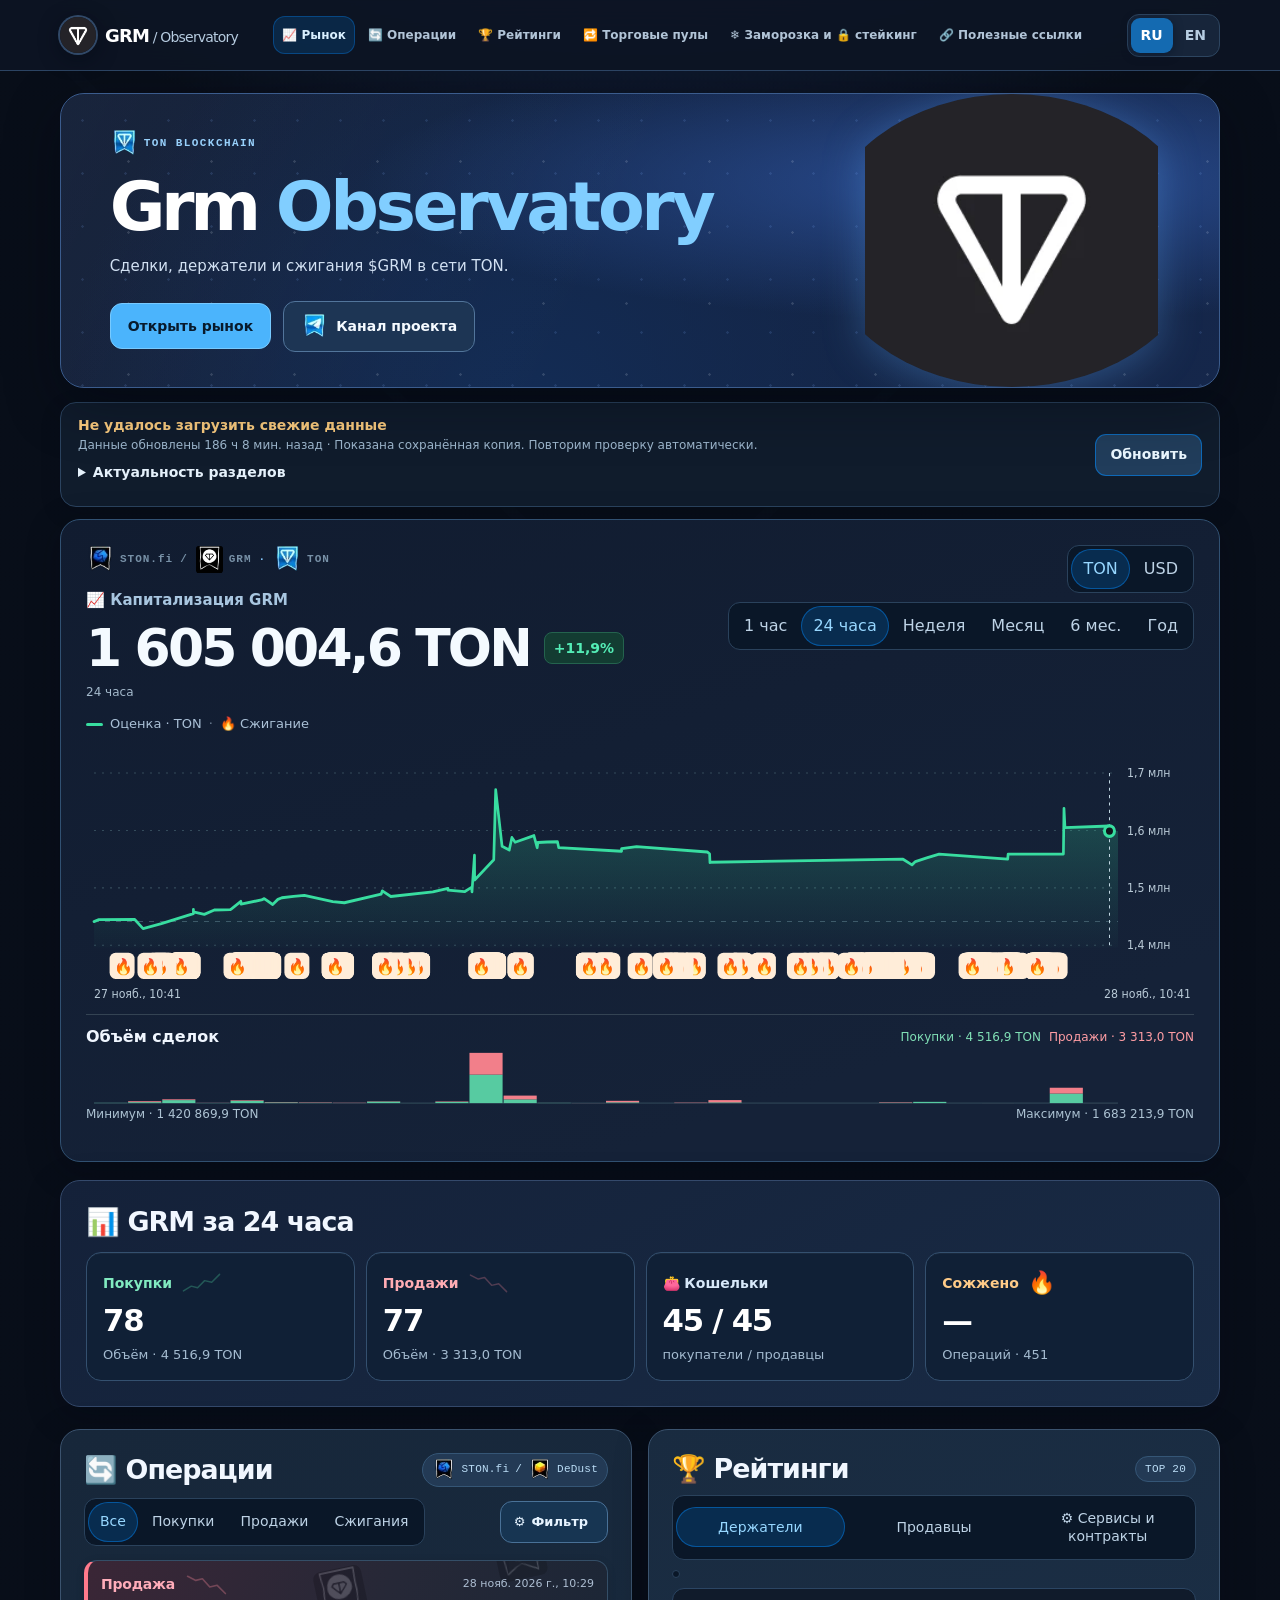
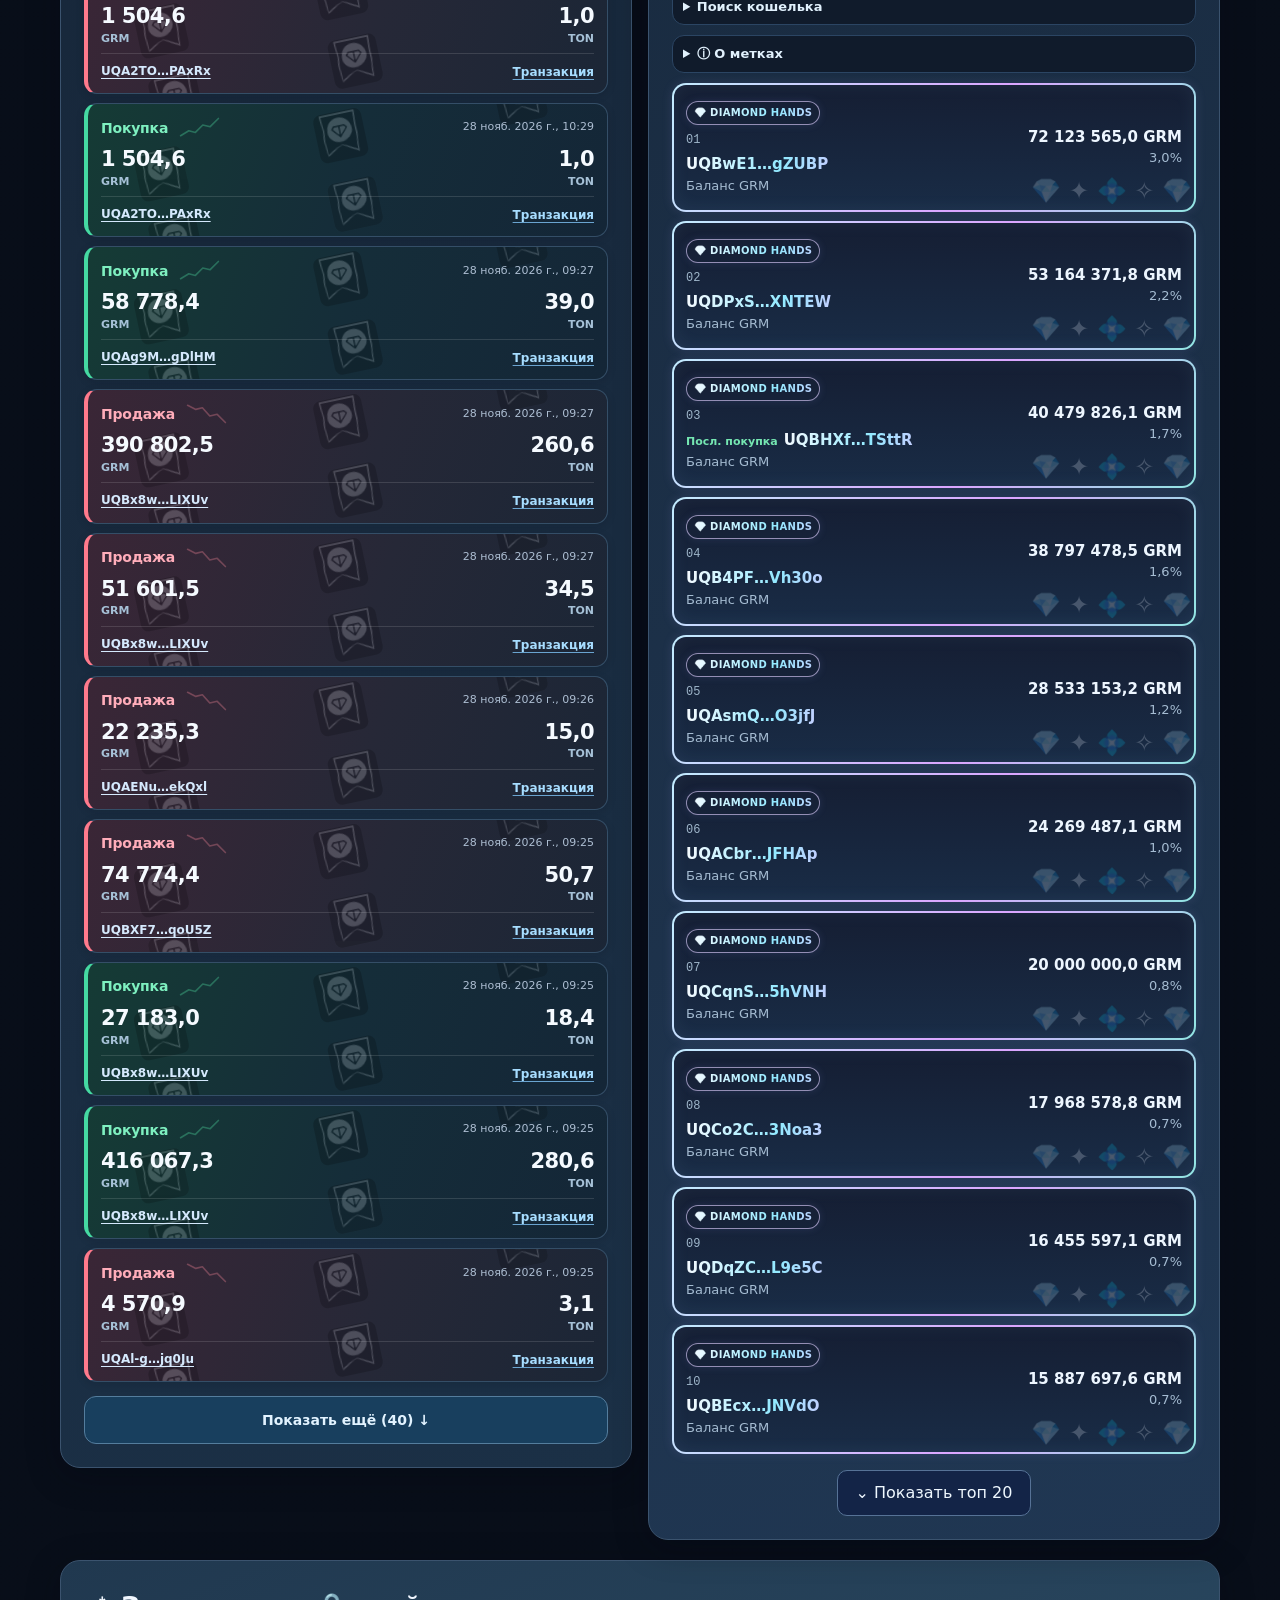
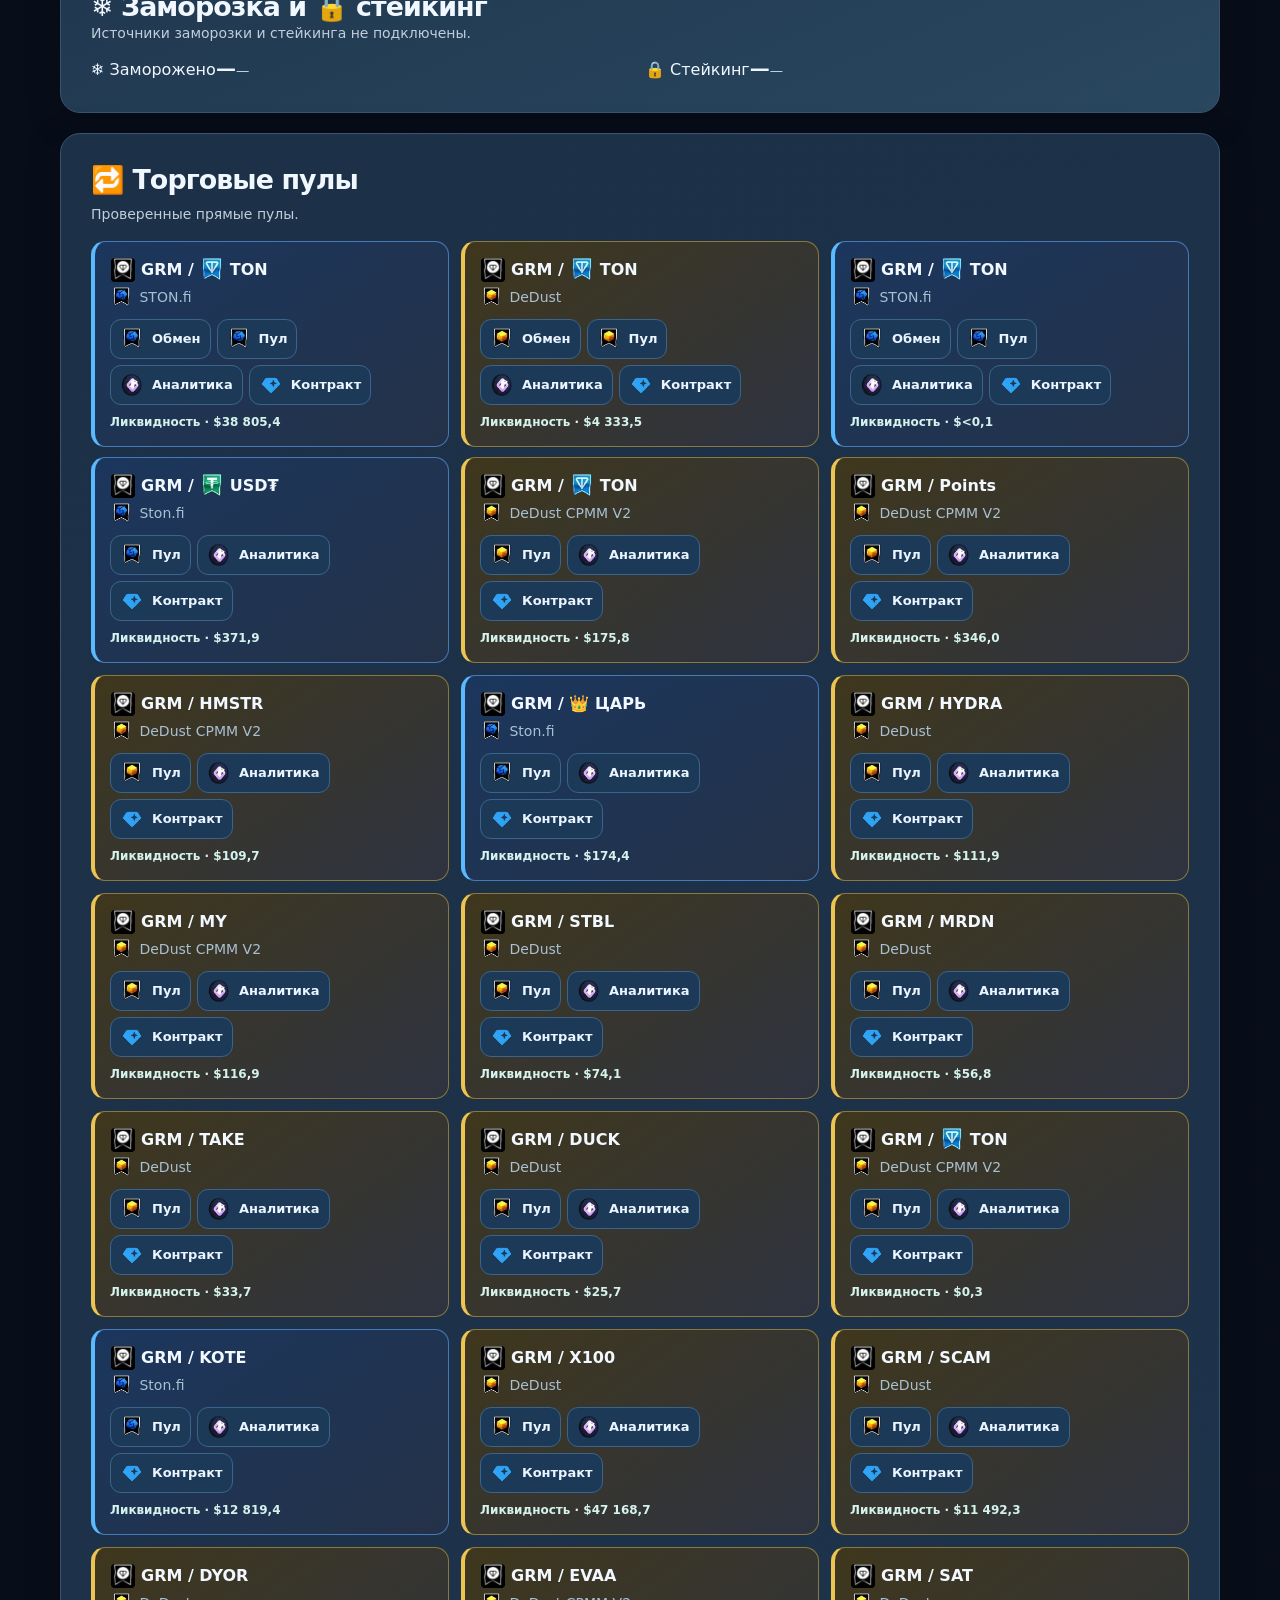
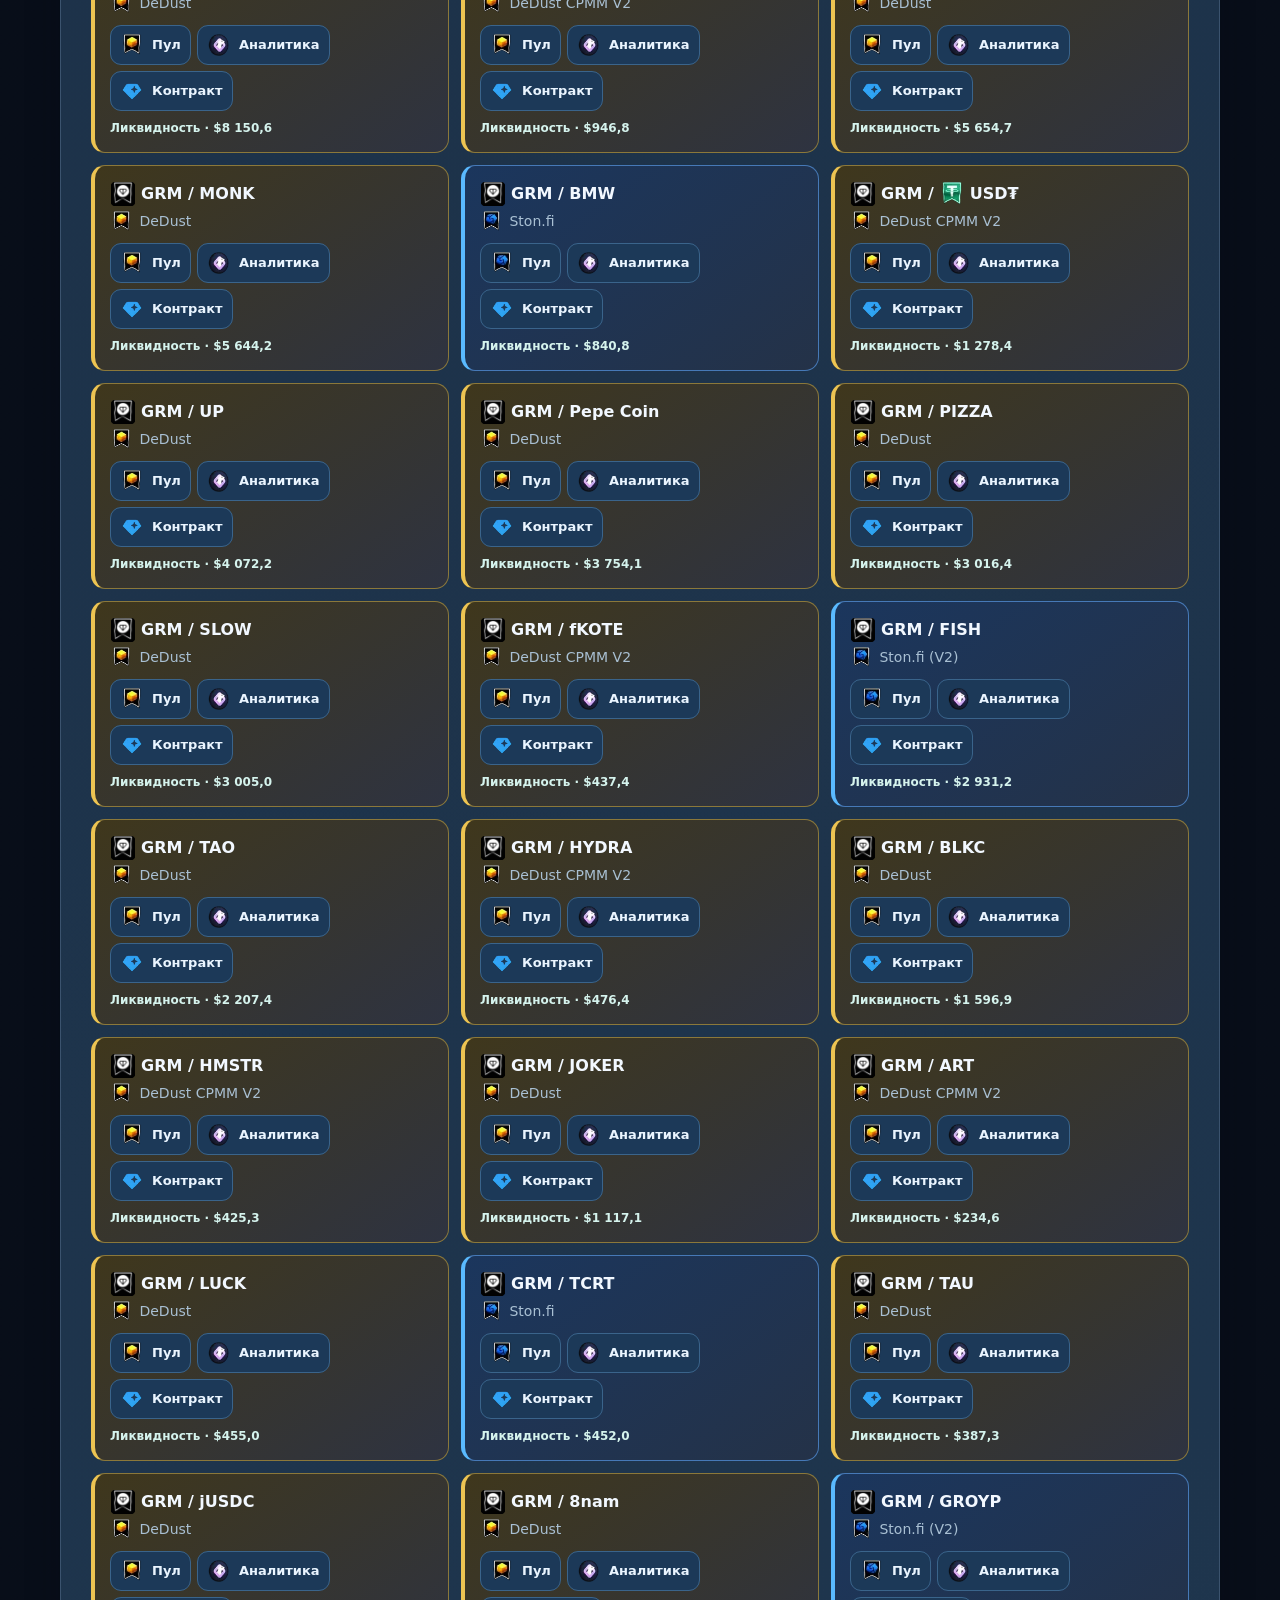
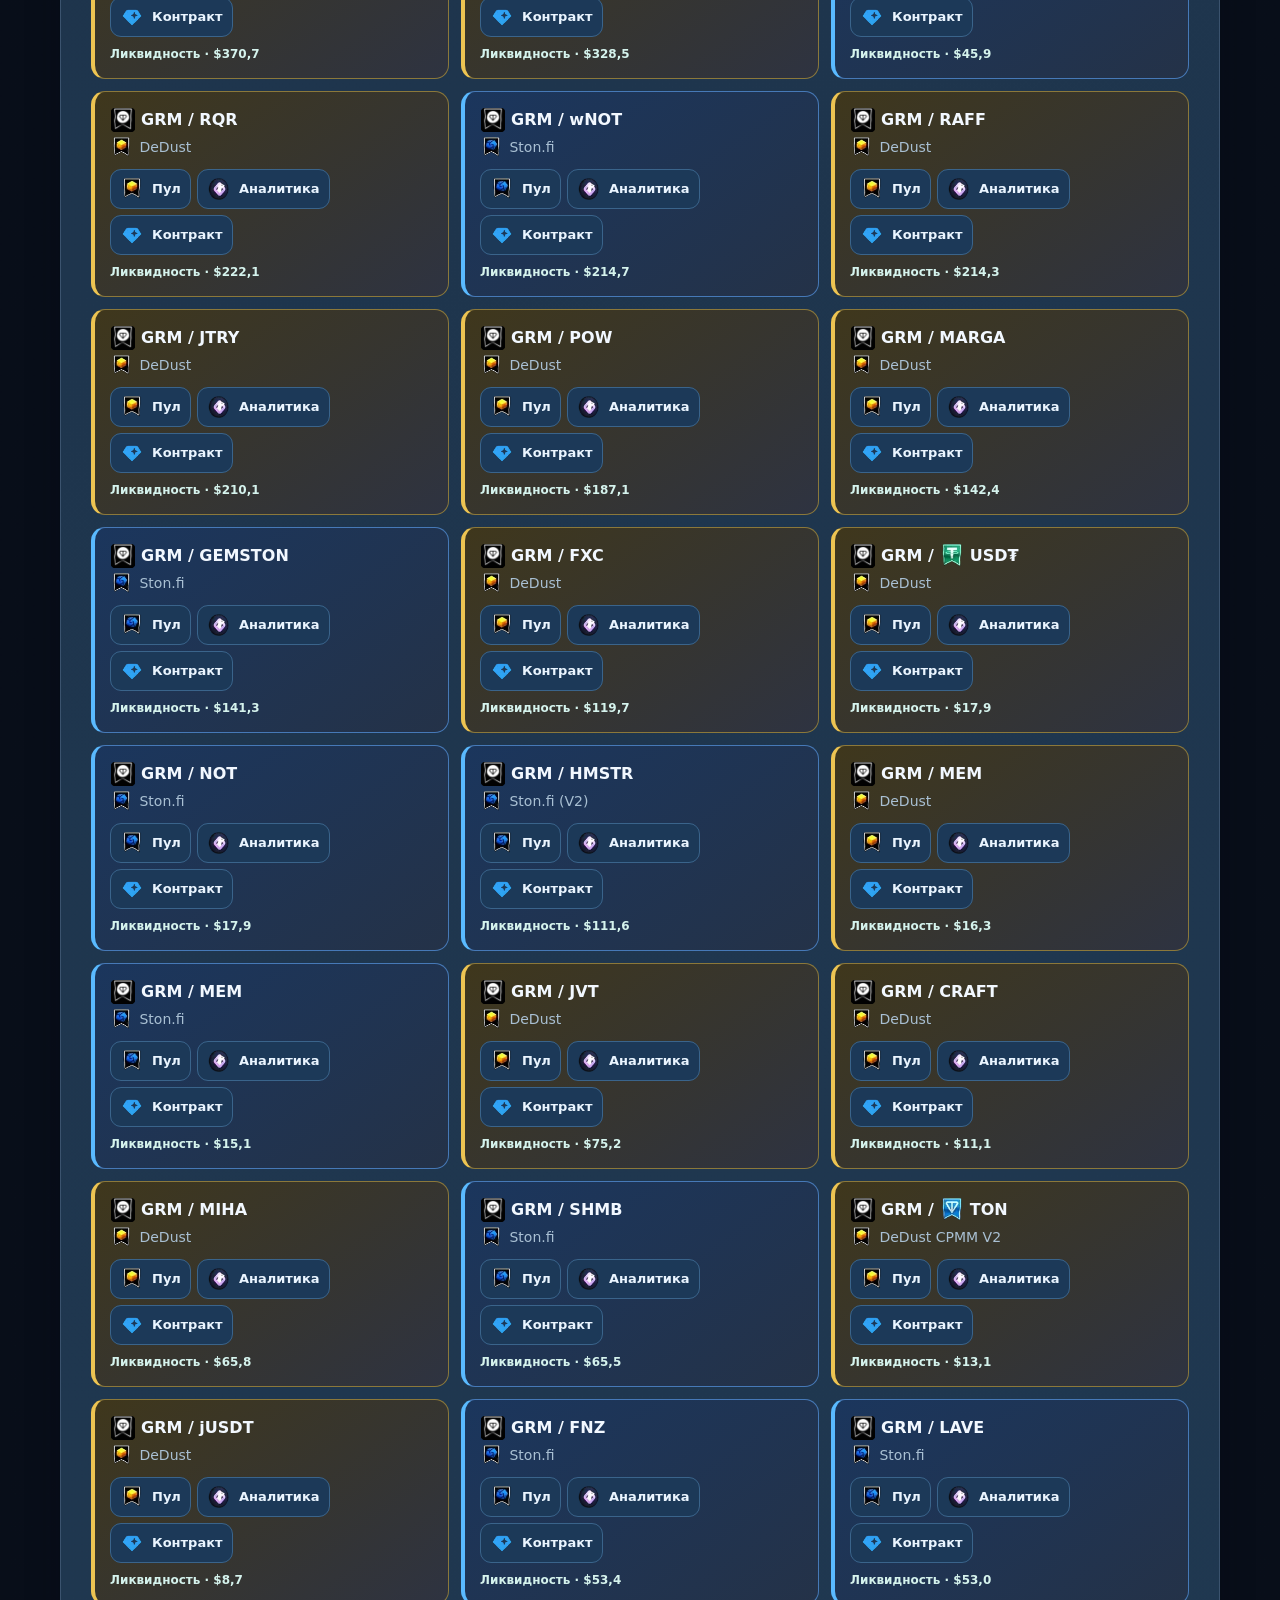
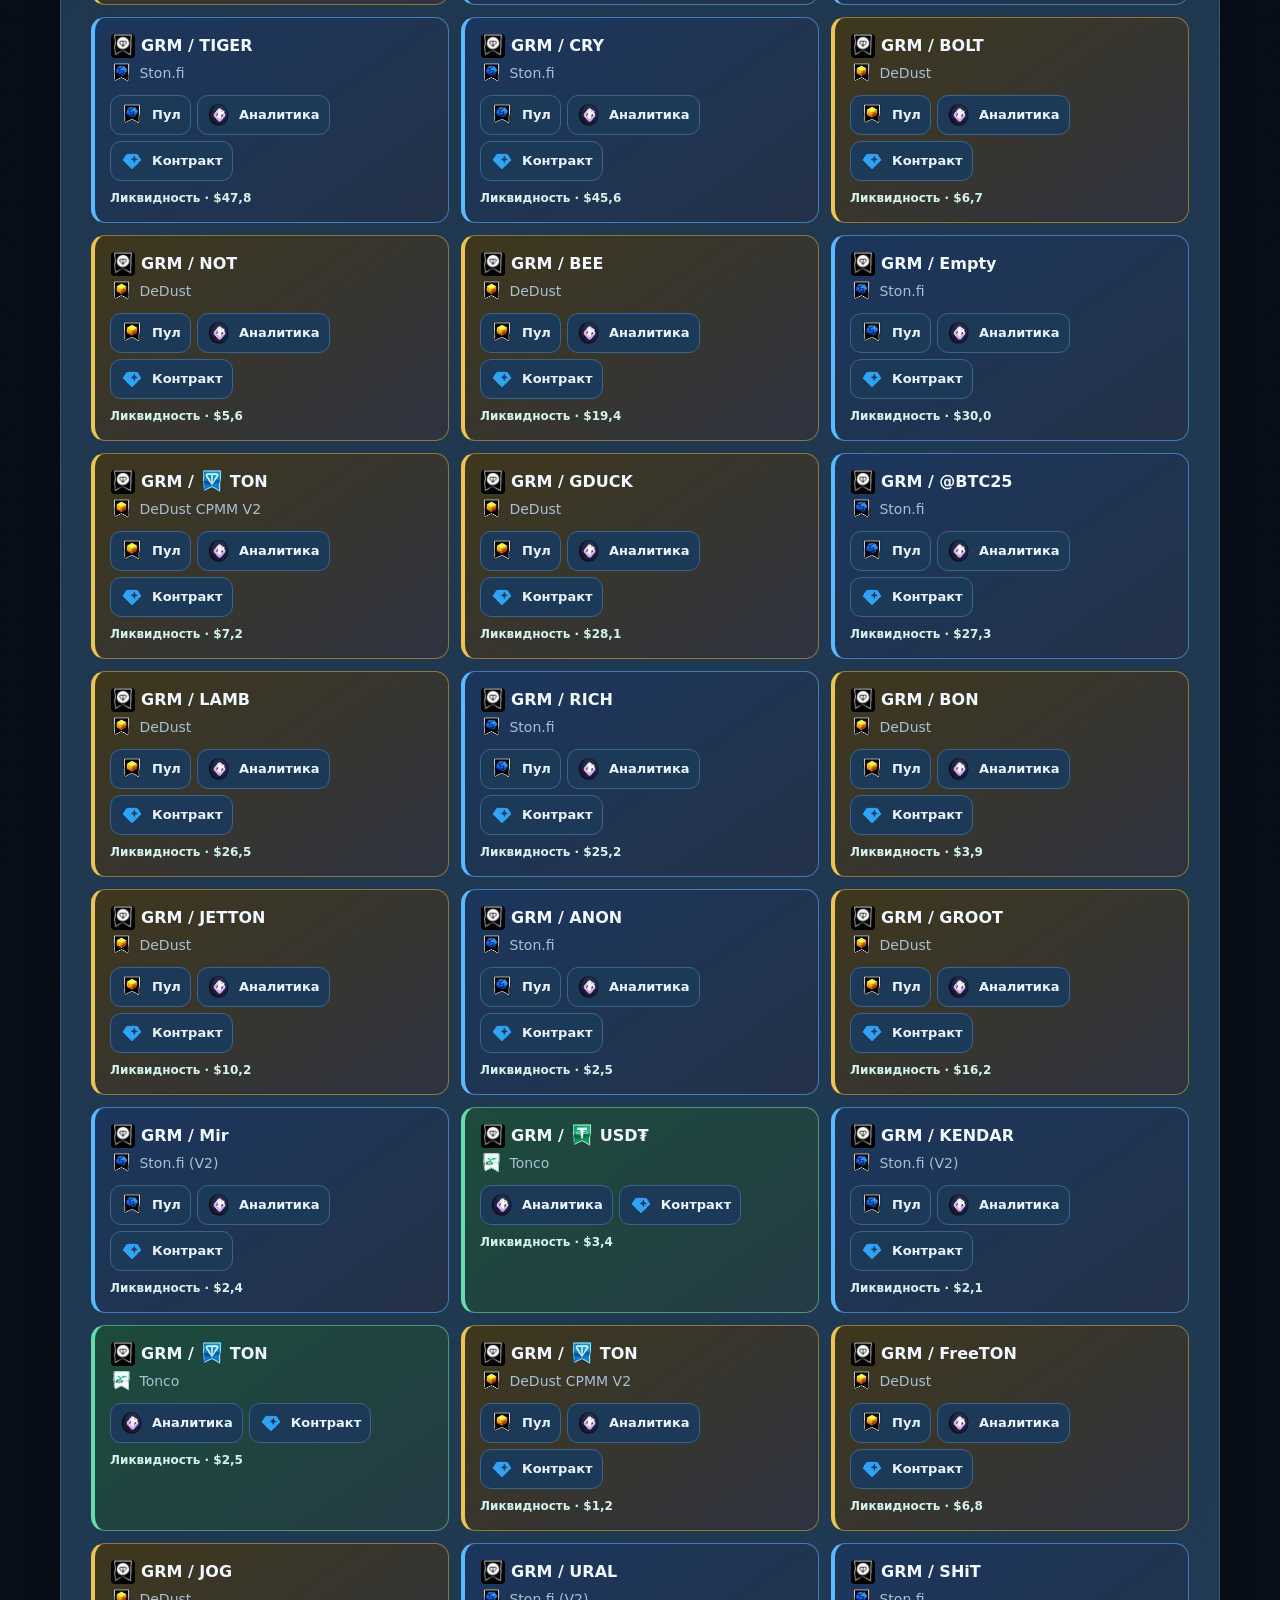
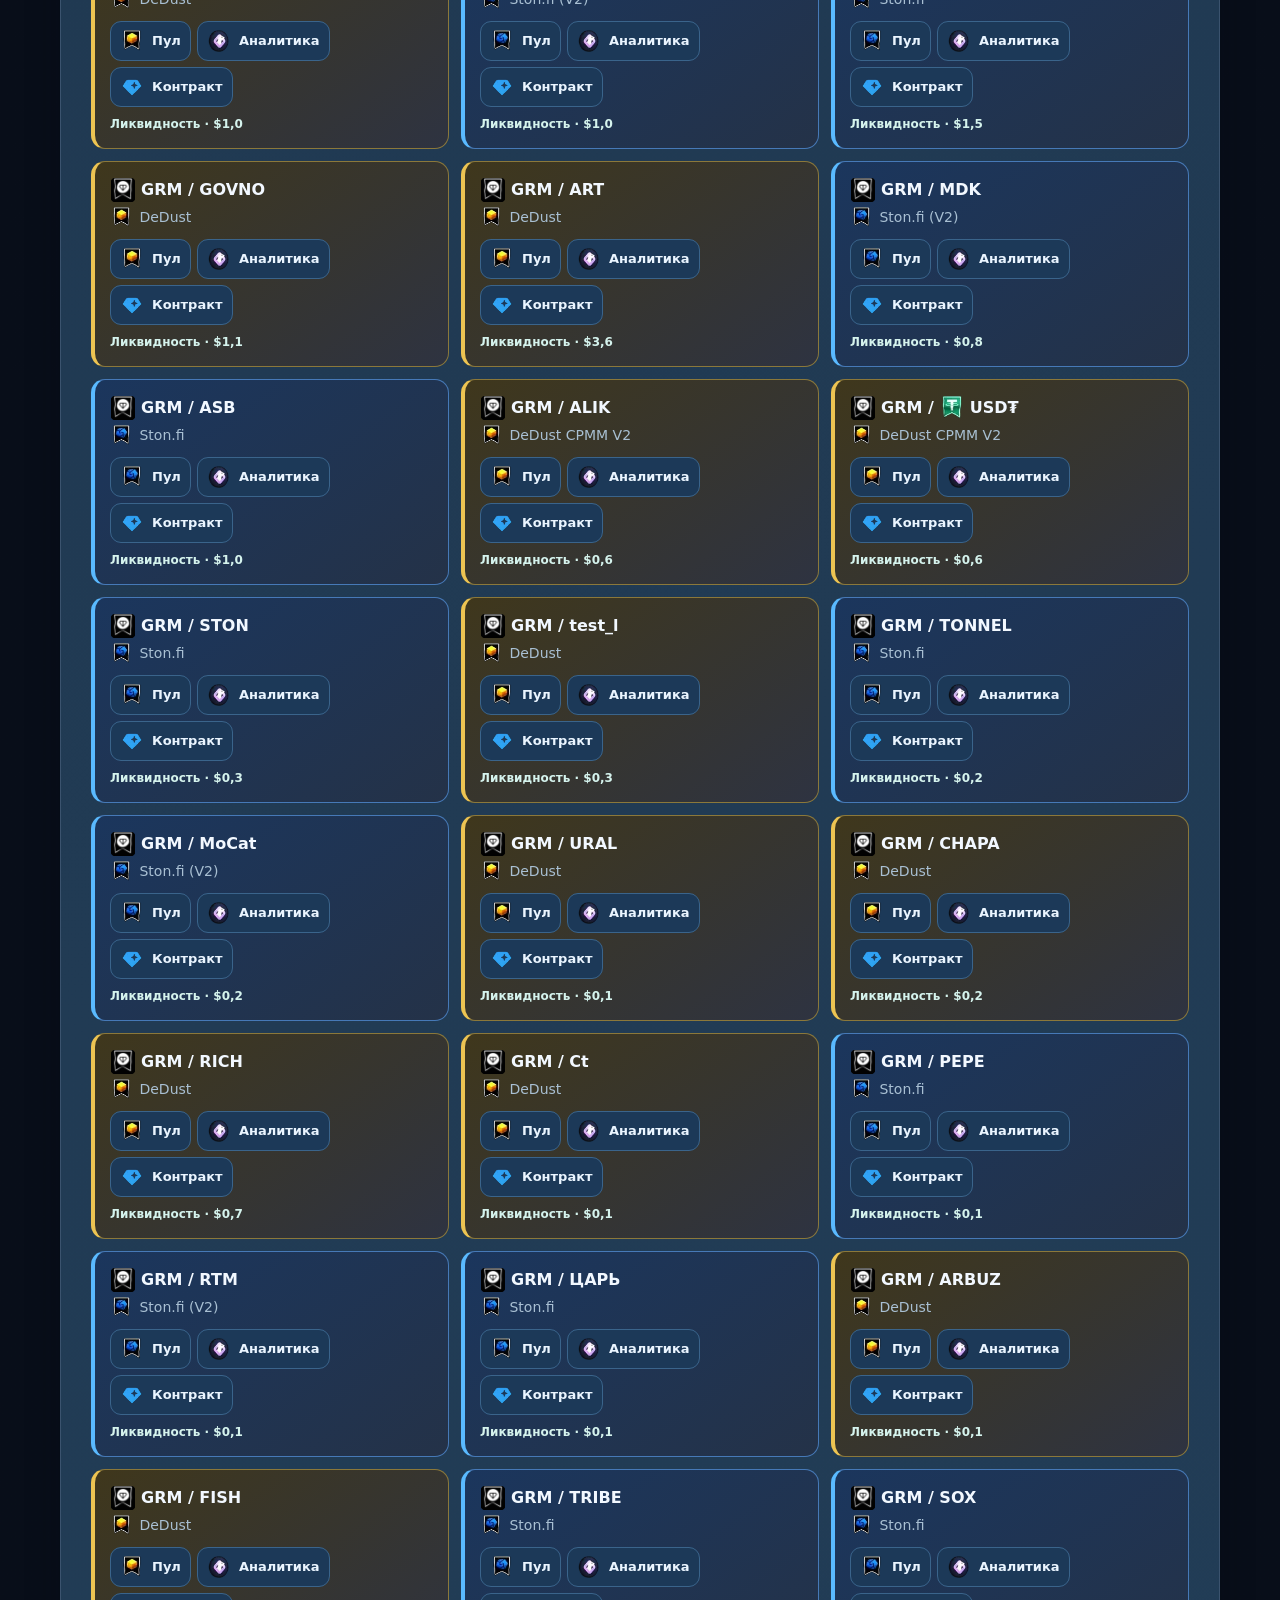
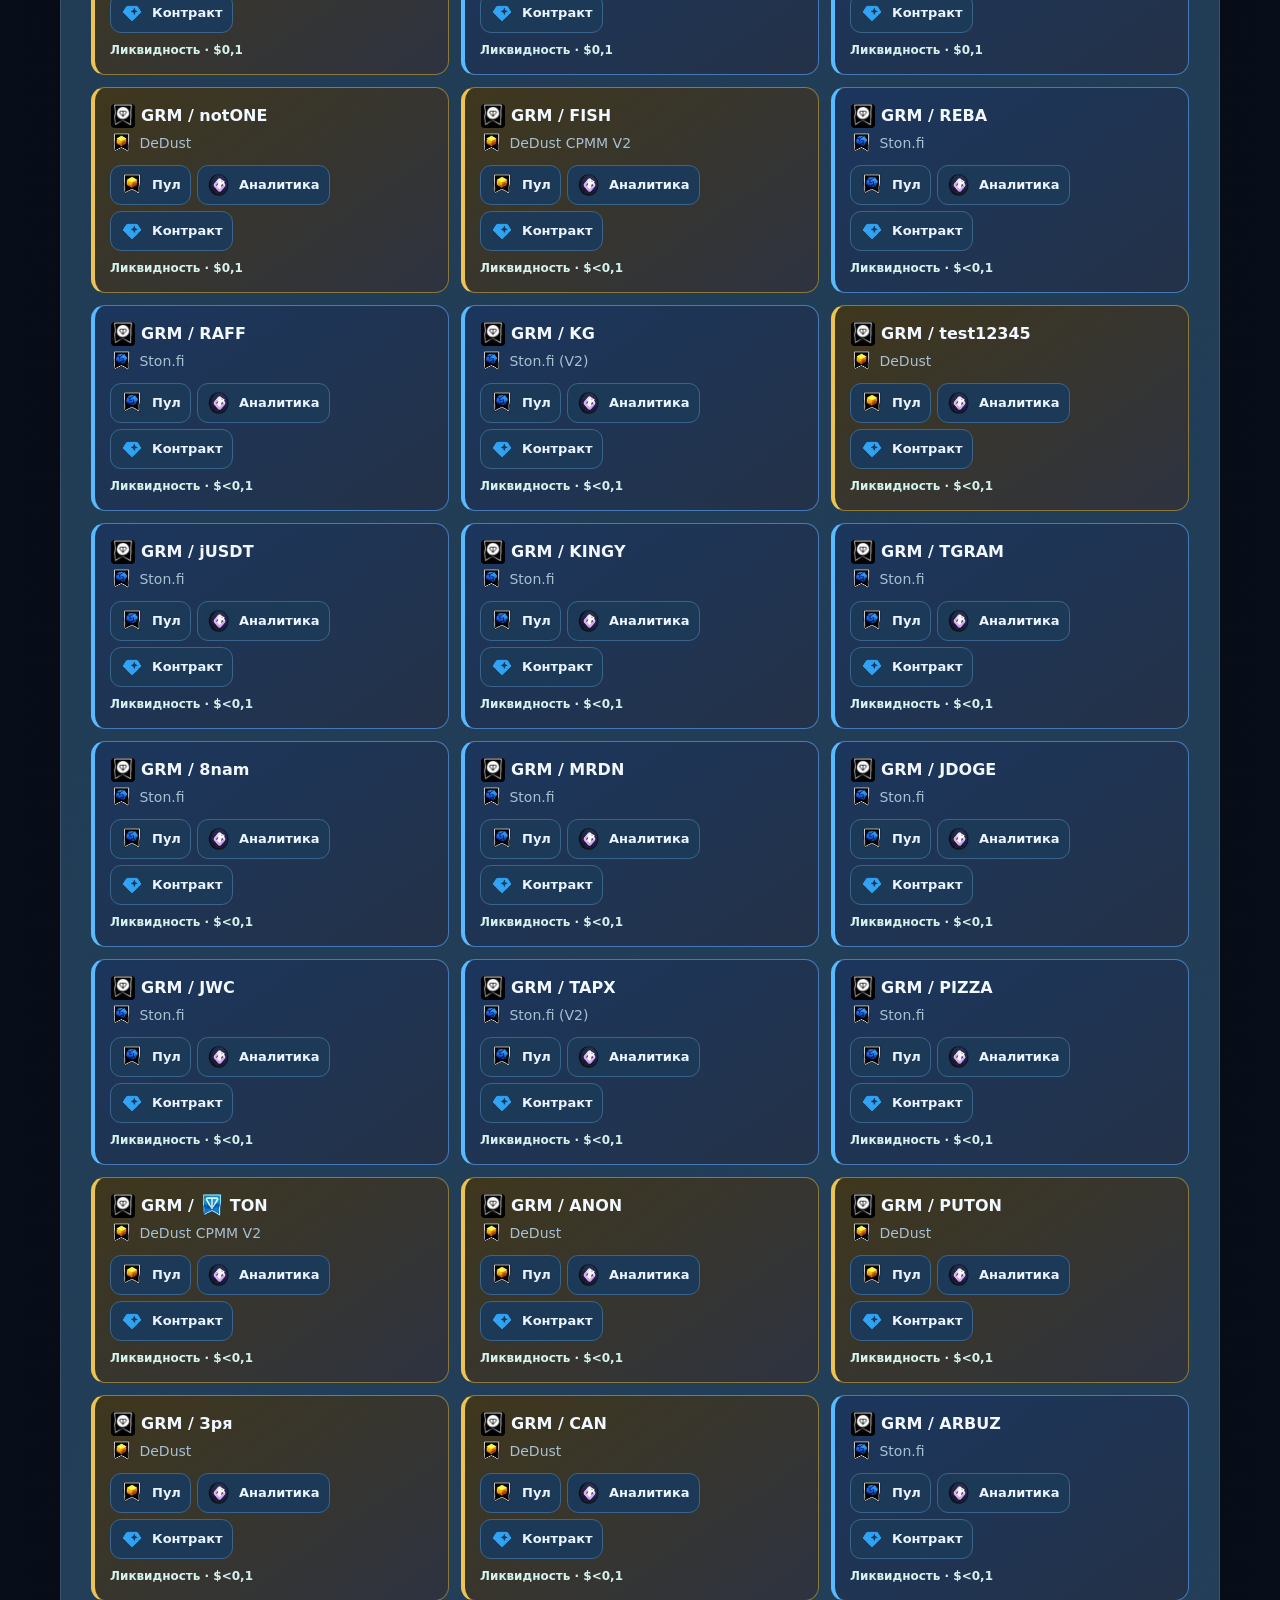
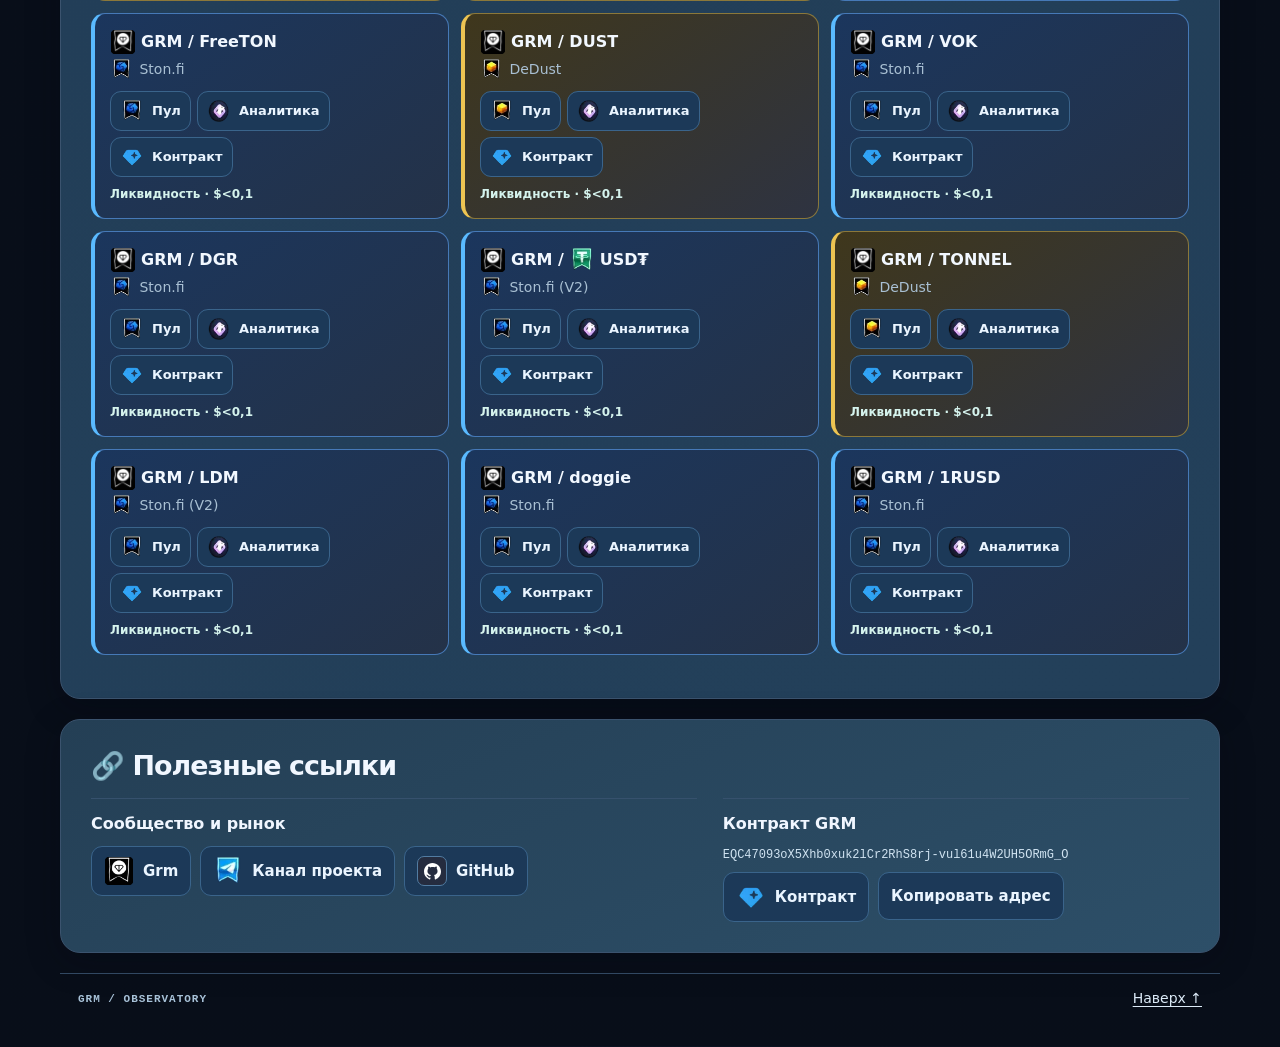
==== commit 7a94c209: "Refresh GRM snapshot" ====
--- a/index.html
+++ b/index.html
@@ -1145,7 +1145,7 @@
 <section id="links" class="panel resources"><h2 data-t="links"></h2><div class="resourcesGrid"><article><h3 data-t="projectResources"></h3><div class="resourceList"><a href="https://gramcoin.org" target="_blank" rel="noopener noreferrer">Grm</a><a href="https://t.me/grmcoinorg" target="_blank" rel="noopener noreferrer" data-t="projectChannel">Канал проекта</a><a href="https://github.com/Freebielife/GRM">GitHub</a></div></article><article><h3 data-t="contractLabel"></h3><p class="contract" id="contractAddress"></p><div class="resourceList"><a id="contract" data-t="exploreContract"></a><button id="copy"></button></div></article></div></section>
 <footer><span>GRM / OBSERVATORY</span><a href="#top" data-t="up"></a></footer></main>
 
-<script id="snapshot" type="application/json">{"schema":1,"token":"EQC47093oX5Xhb0xuk2lCr2RhS8rj-vul61u4W2UH5ORmG_O","updated":1795842061,"errors":["pools","trades"],"refreshStatus":{"holders":{"attemptedAt":1795841940,"ok":true,"lastSuccess":1795841940},"burns":{"attemptedAt":1795841940,"ok":true,"lastSuccess":1795841940},"zeroBurns":{"attemptedAt":1795841940,"ok":null},"trades":{"attemptedAt":1795841940,"ok":false,"error":"HTTPError","lastSuccess":1795823061},"rates":{"attemptedAt":1795841940,"ok":null},"pools":{"attemptedAt":1795841940,"ok":false,"error":"HTTPError","lastSuccess":1795667928},"identity":{"attemptedAt":1795841940,"ok":true,"lastSuccess":1795841940},"badges":{"attemptedAt":1795841940,"ok":null},"domains":{"attemptedAt":1795841940,"ok":true,"lastSuccess":1795841940},"fragmentNumbers":{"attemptedAt":1795841940,"ok":true,"lastSuccess":1795841940}},"holders":{"totalSupply":"2429490539.037634253","holderCount":91073,"holders":[{"wallet":"0:70135f108726e82dbe40e7c3e1eb2c5a7d16c6f96fc1e1e8cf77157dbdb26065","name":null,"tokenAmount":"72123565","share":2.9686703381265054},{"wallet":"0:cfc52f1a5c1ac9b383860465b79a4357c8c6bacf33a897cddbc4ea04a3f9d735","name":null,"tokenAmount":"53164371.84536873","share":2.1882930182732103},{"wallet":"0:d887d0e2d1c4fc4126e71c970d33ab1896940000eae703bb1ab6cecc830777e3","name":null,"tokenAmount":"49644374.673427012","share":2.0434067914951446},{"wallet":"0:475df0dbede9cff44ef5141f44b2b9aa6c8d6842329fc2d2f09e5b4760f6134a","name":null,"tokenAmount":"40479826.131840945","share":1.6661857900412218},{"wallet":"0:783c514c9844af840cb80187305e1eeb726d241c83be441d7dc362f44b0d5587","name":null,"tokenAmount":"38797478.51","share":1.596938859674193},{"wallet":"0:779dcc815138d9500e449c5291e7f12738c23d575b5310000f6a253bd607384e","name":null,"tokenAmount":"31809696.275851813","share":1.3093155031775598},{"wallet":"0:2c990d58398b62ddd348972448d05344176e9f771ed8abcba1d8a491386a8ede","name":null,"tokenAmount":"28533153.179662586","share":1.174450063549747},{"wallet":"0:026eba4f22cf5f5bef8c9779e692ab69bd3f19f6ecc9b6df6cbc27a89a308914","name":null,"tokenAmount":"24269487.1","share":0.9989537604708512},{"wallet":"0:ec85cfc7fd1009362e421b5a0141f510d6540107ab73e7829fda1ef9e97a75e3","name":null,"tokenAmount":"23914374.781835608","share":0.9843370203577138},{"wallet":"0:aa9d21838dbb52c1f591c2f4c44c6fc4ff1e8020a34fbc0c0b0822e26bd0f985","name":null,"tokenAmount":"20000000","share":0.8232178589969882},{"wallet":"0:a8d8261db898c7e3184c3016fa316b7d311bd76c2ab6203b665d237cf6707736","name":null,"tokenAmount":"17968578.815186029","share":0.7396027490728041},{"wallet":"0:ea642cd39103a5df4f9ca6971d747099f2bb3d15afd12df07a8c619c7beacbf5","name":null,"tokenAmount":"16455597.14348","share":0.677327072448628},{"wallet":"0:447318e3bd9ced14fb67feef5dad7e8b5a5c8d1008a622355893796aba004935","name":null,"tokenAmount":"15887697.57418688","share":0.6539518190706883},{"wallet":"0:850945dad1f7aada191ed4b87bf4ccc58c859ec6d863c88f1dc4e6a46702bd86","name":null,"tokenAmount":"15000000","share":0.6174133942477411},{"wallet":"0:0feab25efad770f784676807b1172ac475f0c205be22bbcaea948523de49f00d","name":null,"tokenAmount":"15000000","share":0.6174133942477411},{"wallet":"0:2917dbd27a72c96ec056aa3309cc8a76e529659d662bb92d58ae530be5cd5636","name":null,"tokenAmount":"14584564.3890056","share":0.6003136935360454},{"wallet":"0:5281d76f628c9fad000400a52623ed76660c3de46f39eb7cfa2ffef242fe68f7","name":null,"tokenAmount":"12735610.02","share":0.5242090806842495},{"wallet":"0:46d42faef2b1f8a789b2fb85ba25a599ac5382ada244fd210aeb8dd53e761015","name":null,"tokenAmount":"12726498.546497438","share":0.5238340442987951},{"wallet":"0:357310e0054d1335cf736b3db505029ee9ef3d1eace5b05d0f42e553c6bbedd8","name":null,"tokenAmount":"12500000","share":0.5145111618731176},{"wallet":"0:3dbfdb0c3c90720ac88f66763f7200cc9b8c3ba13facc9a7a91f3d77e99ffd00","name":null,"tokenAmount":"12488075.5445092","share":0.5140203406371755},{"wallet":"0:9b8b285dab2877630dc80f0956612c0286851f3255e4326ae7369053ae76ff14","name":null,"tokenAmount":"12413749.975343096","share":0.5109610338412929},{"wallet":"0:2fecc395b7c26aa008f36249a376cc50687170e97f035596fafe6be68467ffa4","name":null,"tokenAmount":"12413747","share":0.5109609113735143},{"wallet":"0:47c358469def3d0ee4af8f2bede4b32378e5c189489d881eea5c6c01d35864aa","name":null,"tokenAmount":"12069512.39","share":0.49679190744167107},{"wallet":"0:197eb8d7da040a4a3ad8c25f61aace36b86fd916c1fa282f980952ea0b5315d9","name":null,"tokenAmount":"11824251.833195722","share":0.48669676391822975},{"wallet":"0:225807d73641ee1b8cfb58f3f929fb07e814ef14573657a7f77089ca6603686c","name":"youngboss.ton","tokenAmount":"11705497.60214975","share":0.4818087337268048},{"wallet":"0:0e7e1d6872e49fd69b61706c62c6c694a302fe2163d708c346357164fdd24690","name":null,"tokenAmount":"11351872.341045832","share":0.4672532022101439},{"wallet":"0:f2f0ddc487d32de3fbd215aa23ce2c0ea6553b2429c483aecce5ab1d17b09064","name":"gramhunters.ton","tokenAmount":"11171926.992092138","share":0.4598464909650376},{"wallet":"0:2df097e5142366c297354219e5f79ca30a09cb5e8d7492a35409e96191c11646","name":null,"tokenAmount":"10908069.43098651","share":0.4489858781383605},{"wallet":"0:e922914dc3f764e2da6711b82540c9cb416710edb85b292e6d1643df619cad1c","name":null,"tokenAmount":"10736423.216291177","share":0.44192076667003904},{"wallet":"0:8510c7b1812e3676195a4604a628947bde79ae491732547ba63aee12fb6343f9","name":null,"tokenAmount":"10467169.657798645","share":0.4308380497725619},{"wallet":"0:04367eddde1b58142d70f85a2b5f7e13726d95d3127f173ddca832390e8925e5","name":null,"tokenAmount":"10149654.446752474","share":0.4177688401607416},{"wallet":"0:758a6f3a6e46ecf90a1d4d2b747ba456d9434b87853d02d8ee97cba2cfa45a0b","name":null,"tokenAmount":"10000000","share":0.4116089294984941},{"wallet":"0:ff4ac8aac12a53c67aa9ebe938a2b0b059e78585bdb65c8be614805ebbd23cfb","name":null,"tokenAmount":"9859996","share":0.40584623984194335},{"wallet":"0:4b32d35d3be06342d0be23e8e357349809a68a54c506ac7f82ff0d97de4ea7cf","name":null,"tokenAmount":"9832432","share":0.4047116809886737},{"wallet":"0:eddcb79232abc64c55e0140f5d7577cfcb54f8f7e9d826d29cb2f1c0936c3582","name":null,"tokenAmount":"9787839","share":0.4028761932893611},{"wallet":"0:e69ed6669a13f0643e3ace91f263a5e3baf28f7b9b30a9edd517edb49bf1d78f","name":null,"tokenAmount":"9754859.2356464","share":0.4015187167392913},{"wallet":"0:ab3140d6503521f42acb30e2d8d84c1840e5ecd8c3993e2fbea7d86d5b19e915","name":null,"tokenAmount":"9687629","share":0.3987514602068567},{"wallet":"0:5a1b2ab4de50a2db110720f9254ed4e17e8ba3822ddfb2251dce6c1e8a045bde","name":null,"tokenAmount":"9567345","share":0.393800463359277},{"wallet":"0:e612252e80ea9a684e758d24b1708b5555c4ca459d78f501a8f02aefcafedae5","name":null,"tokenAmount":"9452684.340521702","share":0.38908092822893164},{"wallet":"0:8663dcf1d6f77c405a8e93656821d02b43ad77edfb9d8d292a366bd6641526a5","name":null,"tokenAmount":"9239410.698926264","share":0.38030239469819727},{"wallet":"0:35ef344cfa6053ca0e4d5894a4aba00fdfe262fa6ef0f6c38954e84c900ed750","name":null,"tokenAmount":"9006230.91283369","share":0.37070450648477205},{"wallet":"0:caba466680d2d3252044146e092ceee721b498d32c1eaac31c90c14a3fc00c3e","name":null,"tokenAmount":"9004440.355434544","share":0.3706308055433452},{"wallet":"0:ec335479112cf40083f1b6f93bf91c8665a139bbd640aa7b12283e01bb98da32","name":null,"tokenAmount":"9002667.823082224","share":0.37055784652894125},{"wallet":"0:320665030f4775fdbf6a9304696f05f9496123499c8f3fe1ed40fbaa3c862939","name":null,"tokenAmount":"9000000.84522096","share":0.3704480713386941},{"wallet":"0:78afc336c38cbab1bf9173226ecab8202d368bb760d84791c1c8f8d35324c54a","name":null,"tokenAmount":"8999820.003660046","share":0.37044062773856445},{"wallet":"0:242814e4d4db911fdc2ecb9a8915eb1f0a864cbd95dad8d57d9827addedde777","name":null,"tokenAmount":"8917047.190213643","share":0.36703362482513924},{"wallet":"0:9eec2945bf2859cd29db784ecaaf4b4c1720319c66fd278a925623b3a669975a","name":"sublimesting.ton","tokenAmount":"8590659.233265615","share":0.3535992050690814},{"wallet":"0:2ead6bc99508d4493267bcf4295d4da610bb586bce4efcde23b965b2f7e764b2","name":null,"tokenAmount":"8456306.34154025","share":0.3480691200752709},{"wallet":"0:62afa49a1de8c0d2a44e2fe0753f1f3f411393dddd438a70ed9cc21b45d945c8","name":null,"tokenAmount":"8383361.596900545","share":0.34506664924990194},{"wallet":"0:3aac80e48803195e4c640e89df7a69151ea9f5584fdebcefcbf4b894c2c5de88","name":null,"tokenAmount":"8000000","share":0.3292871435987953},{"wallet":"0:67e6970fcb852f4cc2eb0cf6b8ba718d16f0380ffead0c4cb1007cbd5da50e3a","name":null,"tokenAmount":"7973196.705349023","share":0.32818389605696313},{"wallet":"0:945b5e962a66b1505c3da519399f42463c4042ffd5a13648d5ba04944b8e1ac8","name":null,"tokenAmount":"7730182.892198825","share":0.3181812305085531},{"wallet":"0:30eb27eacd8681670f8bccf259604e4a7a48ce0a2885ebdaf40f2609d49f25b3","name":null,"tokenAmount":"7569430","share":0.31156449792137864},{"wallet":"0:caba01537394edd84b7a276ad04f001d9017f789f8d47277258ecb29eda91dbe","name":null,"tokenAmount":"7553418.823628239","share":0.3109054636047394},{"wallet":"0:3058d7a3212b7556d73463f7837c8268595eade1763dc48d92619018e856ec3d","name":null,"tokenAmount":"7401239.987341761","share":0.304641646815119},{"wallet":"0:d8a4dbd16fc77b1eb47be7ed6df667686460576815086d67879f89f76106faf1","name":null,"tokenAmount":"7001001","share":0.28816745270278865},{"wallet":"0:5d596eaff30441d7a683c7afce1c152dcc0ff17368cab4a9509cda7d55a87afa","name":null,"tokenAmount":"7000001","share":0.2881262918098388},{"wallet":"0:5d4f45e4c56e59178ecde8f397f1ecebe1df09098cf097fbabe6be20df2d62f8","name":null,"tokenAmount":"6892125.65","share":0.2836860460765613},{"wallet":"0:6c529f77b574bf6f68cc706c84459a0a68d8182a87a869036c102224a17b28b9","name":"sibpromstroy.ton","tokenAmount":"6800000.009589159","share":0.2798940724536743},{"wallet":"0:ba7cb305f36600cb3d7be1dc03354ed8e7efdd3b01bd723a10acc68917379b8d","name":null,"tokenAmount":"6688434.210986691","share":0.2753019245605337},{"wallet":"0:9dc4270933e3d43e8a3054102c5764c31c6f8b30b9ed37c4b196fe41e61e0e22","name":null,"tokenAmount":"6400241.991681116","share":0.2634396754727174},{"wallet":"0:c609b9b2ee9cf6acfdd835d19ef863d4c2267634b13fdb3699653ad2f721922a","name":null,"tokenAmount":"6309591","share":0.25970839970833326},{"wallet":"0:2e3f507c7324832657eb51d09aa1bcf54a01b9b7726d0463ccd660c04a9488a4","name":"followtherabbit.ton","tokenAmount":"6271220.845718411","share":0.2581290498954796},{"wallet":"0:0492242e4983d9cf7404d00da382192eda1273ed06003fb5811c226703f5f1f9","name":"mgrmga.ton","tokenAmount":"6094549.956708914","share":0.250857118345605},{"wallet":"0:17de9e0496c81302936106a95763bdd9839b4b3dd665f3c02eceb46b8e4055a7","name":null,"tokenAmount":"6031853.966852625","share":0.2482764954187454},{"wallet":"0:d6162e05b3caa6769718a7b0edb8a306687bc1956958576b8cbfb81f303180b1","name":null,"tokenAmount":"6000677.819383525","share":0.24699325735018107},{"wallet":"0:32e54ca7d6dd247ed433705fe60354e85682869b8fa9dfe53c5b86b8a9a3cbbd","name":null,"tokenAmount":"6000167.956976918","share":0.24697227095824356},{"wallet":"0:658b49489dfec123e785a05df9c68e0de15edcb91a32d0c5f2c3ffa57453f14b","name":null,"tokenAmount":"5911073.348889217","share":0.2433050573323369},{"wallet":"0:f16fa16de5a438ac8ee2966e6ed6d03c20f13d32813b589f3a4e70e46e6b9baa","name":null,"tokenAmount":"5893434","share":0.2425790059810028},{"wallet":"0:5eae9f61afd914416caff37881a53c9787515eb3627fba5c2670b1c38b9da48c","name":null,"tokenAmount":"5843593.196790422","share":0.24052751401555886},{"wallet":"0:f4040153d9f5e15f8cddd580c33f759f1486d537a91992f20bb07d8f72cbc6b2","name":null,"tokenAmount":"5438536.239783068","share":0.2238550079695874},{"wallet":"0:aa3dd92fba25c5efd2f661dc98265280333b647c09e369ee1bc20186547bd007","name":null,"tokenAmount":"5416206.374100471","share":0.2229358907586415},{"wallet":"0:c2cb76e3cbe0843c8f300337a506cc69336c4040e93a954d66b8fc351fa5a338","name":null,"tokenAmount":"5379472.81","share":0.2214239044590356},{"wallet":"0:47dce35e70cfeba31356c2aad1bdbef57ec04ae6c262ce531945bae627cfe8aa","name":null,"tokenAmount":"5268991.046033467","share":0.21687637639949858},{"wallet":"0:ba542d433f977c4fc183b01b1a6bb2a6d9d530632fc4e2aaa3f6dda4df82ecbe","name":null,"tokenAmount":"5247931.06530555","share":0.2160095287872309},{"wallet":"0:be932f880d389705f3f481e2384456dac75fc18d6fb2e1cc7ae865a261a4994c","name":null,"tokenAmount":"5191762.564861329","share":0.21369758315329276},{"wallet":"0:24a53abc39a472c83cb26b8a7343c82c3b437bca0ad5f408726cd30d294c4c9e","name":null,"tokenAmount":"5130968.845290401","share":0.21119525937001063},{"wallet":"0:f7cb4c79450f8b43d5eba049de071360b7de6ceb731774e6efcfa399492dceaa","name":null,"tokenAmount":"5107816.499117562","share":0.21024228812765255},{"wallet":"0:140998807a006f253a36f7f140e8b57c4c2b1101bf721edfe1fb0f3dfffcb44a","name":null,"tokenAmount":"5060000","share":0.20827411832623802},{"wallet":"0:0779d85007446119a54c5c9f6b029226acedaf8ba311bf9bf83c455d940ee93b","name":null,"tokenAmount":"5043989.862411774","share":0.20761512676685667},{"wallet":"0:a4236f5f2de21aab34e94fa57c461e80a9cc1feff82b075dc91039764a6b277c","name":null,"tokenAmount":"5035509.274369578","share":0.20726605819030008},{"wallet":"0:c40abdf4aed0b82c473b6b005bafc398f5693bde91387534b4516e16c9781cac","name":"merovingien.ton","tokenAmount":"5034216.452478898","share":0.20721284448685456},{"wallet":"0:ae80f700509b67bf2246413046fc38658e4a5cae506978f41f4053c2c5e41c8b","name":null,"tokenAmount":"5026592.84151155","share":0.20689904985193627},{"wallet":"0:60ca0d9952c8b3f5c3fb50e1a05d41bfee6d9107b54cd338783175e768328ba7","name":null,"tokenAmount":"5012246.279884271","share":0.2063085325645974},{"wallet":"0:2ebadb8294983645d135b6cdc4aaf894e6523eb98ed331940dc9ecca895292fb","name":null,"tokenAmount":"5001020","share":0.2058464488600559},{"wallet":"0:47c39af2aaaef64b5bc50e5e9e1cc87da94a5288ee2c7ff6d32ca0d9ad5b37e0","name":null,"tokenAmount":"5000040.756804722","share":0.2058061423357232},{"wallet":"0:9a3277559485df7239aee288b806cc161ab0a938c8a4abd4c63dc803047a5d77","name":null,"tokenAmount":"5000001","share":0.20580450591014},{"wallet":"0:e94895b2e09ae141803bf422710e7c69c9cbe4d42b509b10a5d291b58040dd68","name":null,"tokenAmount":"5000001","share":0.20580450591014},{"wallet":"0:0d6632f00aef3ff400e602d29a955833f6a5052a107663f7a437568c47ba88da","name":null,"tokenAmount":"5000000.005474973","share":0.20580446497460184},{"wallet":"0:f5f5f6a6f6a74e1a6cec1d3ad88960008931d764eba4950d11a3077ac32956a2","name":null,"tokenAmount":"5000000.005474061","share":0.20580446497456428},{"wallet":"0:862a622548bfb042256ea595c64ae3da919720884af33943d2362f8f2485af7d","name":null,"tokenAmount":"5000000.005473721","share":0.2058044649745503},{"wallet":"0:823e022b6a55e1d5f80f58a157b884d40a0b458319fd19fe8a658b74d8c6f054","name":null,"tokenAmount":"5000000.002073398","share":0.20580446483458995},{"wallet":"0:5cc1cf6f6f486d078d9227c0f2322523b80569c6272b028d19ee6c9c0f348558","name":null,"tokenAmount":"5000000","share":0.20580446474924705},{"wallet":"0:6ec2cae4ed70bedc2f433c9873d5b93dec8f87ce366d6ea5032e40550cc7d9c6","name":null,"tokenAmount":"5000000","share":0.20580446474924705},{"wallet":"0:2c29c553ae5a8a88d2330d1edc1d17dc7b4e84f2d201b9134310f1155a2c8b81","name":null,"tokenAmount":"5000000","share":0.20580446474924705},{"wallet":"0:2bf992fc6a53c723d51ced0644314143bd085c53309994512b0909ec31b4ee3d","name":null,"tokenAmount":"5000000","share":0.20580446474924705},{"wallet":"0:4938d5108bf16fb89d7db66ac30359dfe7d0984f9aa7de758db3043fa6fff5a2","name":null,"tokenAmount":"5000000","share":0.20580446474924705},{"wallet":"0:6891066ab5a9e412ae329bfa6eedca9ba0fffee3178ccb7b89e7f8619ef7a116","name":null,"tokenAmount":"4886128.87066728","share":0.2011174273847045},{"wallet":"0:e53b47907108b5bef3f091ed07d118f1dd85afacaede36eef0bd10510a91b1c5","name":null,"tokenAmount":"4857217.49499971","share":0.19992740934581876},{"wallet":"0:3339b2f26cad63febfbed74441fb79b2348199a16aa2f0ebf688287add7acc6e","name":null,"tokenAmount":"4763993.777788299","share":0.19609023790129285}],"asOf":1795841940},"engineVersion":"1.3.0","methodology":{"valuation":"last observed swap in primary_pool times CURRENT total supply; not circulating market cap","primary_pool":"EQASBZLwa2vfdsgoDF2w96pdccBJJRxDNXXPUL7NMm0WdnMx","sellers":"sum of successful supported native TON swap sales; service roles excluded","holders":"balances excluding known services and identified contracts; unclassified accounts may remain until verified","burns":"accepted burn notifications and zero-address transfers shown as distinct evidence","usd":"historical TON/USD rate from CoinGecko","history":"incremental confirmed swaps; missing intervals remain partial"},"serviceRegistry":{"asOf":1795756958,"source":"https://github.com/tonkeeper/ton-assets/blob/main/accounts.json","sha256":"4286bd47e11399901a7d713c9e98a5dba17300d76fe272f4f5d46110a84f4e2e","entries":{"0:ad8afecfacc248996885d8be6824280f9f3a7e54c2f6080b7971b9f556c280c4":"Crypto Bot","0:dddcd3cdad60af4c0d69389f567ad51d0c263fa4968d655ab424c69aadaf9322":"Wallet Bot 1","0:436a76c2794a88e3fbfec6b9c0374fc8db046f10868b835420d9937973a665d4":"Wallet Bot 2","0:6e814e6450e8c578067bb656298fb4d01397dd15018d7f34dc369eaba4c2111c":"Wallet Bot 3","0:5f00decb7da51881764dc3959cec60609045f6ca1b89e646bde49d492705d77f":"OKX 1","0:f15db2c62cd86aff0860d39c491fc73a31395fafeb5945e644498562260c782e":"OKX 2","0:e7e86da08742ed933434ffeb8f08a63c7e100ee842e25f599a9cbf0891574a6c":"OKX 3","0:0338def34b84c6ee9134a04ab1601450be446340a37ae259de57cb37bdb590cd":"OKX 4","0:a30a49ec725e9f57244b66af4c2da7ab76004b4fce80d3a34b1cd0c37762abce":"OKX 5","0:24da1e7b8da901e5b3dd0f98c397feb6e5a5ea483195a8b6bd0682cf2c5327ae":"OKX 6","0:7f2e84c723d8b6b6b1aacf810c8c26ab23c22022b464b87104b2d3065b0ea70b":"OKX 7","0:854ec4521efd52ad43bcf1988e4c44ebdf9a26ad18fa51abfdb685fc3b348a5c":"OKX 8","0:f9bdc0de461c1a2e002fada9550bbb095c8f9f73668d70c517a9cc7e050f8e5a":"OKX 9","0:9b9b739de2527ae72d21083f5198d710c7288453b4733e57ecadb2e189ac829c":"OKX 10","0:b31535e934db05bbc220267467903c8108bdabcbc2a06588838b726ddf589ef0":"FTX","0:57eb74407604a19f7e04005315ef70aeb7b675e6551977586756f6baf12125ee":"MEXC 1","0:1c7bd690f4f93de8b93db5790129dab65926c6e1fc9b57380089db5529516630":"MEXC 2","0:d887d0e2d1c4fc4126e71c970d33ab1896940000eae703bb1ab6cecc830777e3":"MEXC 3","0:7994848c1fcbcbc57a6a5a987b66eb424b8b54e10759b6b514a66b600c2b0eef":"EXMO","0:8d195793baad9a08c46dc353aebe999341dabd07721b9725f19e18abc3d10d92":"EXMO Cold Storage 1","0:26ab8ae763a3a7c3067d882b7b01cd5d37254cb8768f57b6a47c00028effc7b8":"EXMO Cold Storage 2","0:0130c77346e9ed82df677d107ad6a775c11f9c18f6a05c0dd17906b355850dad":"EXMO Deposit","0:342a359e38357c083968129fddddf049ef5c47315bfbef27505a356bf9f02d65":"CoinEx","0:555f3053e257130374bb831ae0e219e5e5f9ec0ca8f8a0d133369d3d690c64c2":"Huobi Deposit","0:85af78e8d035e920117cda654615cdf371d464480b629e110d3c5310d85ab362":"Huobi","0:80d4123841167ca989ac912443cc99a4b9c1a87584536427ff6fd85c92395ae9":"Kucoin 1","0:b37e57033db21d10b950e6143b658c10c3bf425bd193025960aef7f22dbcf4fc":"Kucoin 2","0:07ce60b7e5f255a88c3707f3fbc79e2cf924ed6b4b7d09c6324f0ba2338a48fa":"Kucoin 3","0:a14b1f452385b2bb984ad2c4441e1d23cae071fdfc096dfba53ebba3b6ff1d10":"lbank.info","0:75726a716f747e60b0371cb0d5d35471e8e1e931003fecc3a0961a8bd82c09c7":"xRocket Bot Cold Storage (Old)","0:c1dc654b598ab84cda4f12372efed8907cedf0901865a58649087373e01b1c24":"xRocket Bot (Old)","0:45614fee399c43d77bb597558791831bc0ee31754cbb2b5b1fbf5a3488ed9940":"xRocket Bot Cold Storage","0:011a8f0a0b36b779af033473274966666d1cd6fb4e77df679375fbd6f970d012":"xRocket Bot","0:c3f1da8ecda8f8cd42bace224ea3f1b6971eaa7f54c492d4d190527b4f573f7c":"Bybit 1","0:4a1f3ebcc66bdcefa90245bdf541a50ada1c688a487534b1587abffd93038834":"Bybit 2","0:cd525c15904d7b4027eae08b318624260f371ce8c9f4fcca0cdb7b583854107c":"Bybit 3","0:ae62a192da96e266161a702cc9f6de91c0c3441f17ceba51bc442dfb2031a30a":"Bybit 4","0:e3ce05c4da977132c24a3b102da8b5fbf2ea9173337b49de346e4a4b057f7579":"Bybit 5","0:e33ef85d174eb457c072d1ee10215b69ab9b64192f7421302ab1c8e26b7ad4bd":"Bybit 6","0:7f97f36dda3f7dedc9e12f8c09c4f89e7fbc17527ab3f67de4c3b155297a56e4":"Bybit 7","0:7d133d4e425c8e00de015513a44e66e6d163b21e71720aec7579965e5de28c55":"Bybit 8","0:f2dc1860686cd658987e2bed8216532d8c004460dadea907cc7d4ad7236c496b":"Bybit 9","0:4a1c20bc9a6f9294f75f1c87a7f383a8b73a483a2e6dcb3630ddbe78b3ccad00":"Bybit 10","0:008bb088e81e38d583826901093567027cc1575ec744ac354fa4eeec302d166d":"bit.com","0:1882478daef1b7ed200cbbdc201bd4ed0b24c2e5f1a4c7c15aeb7e3b1a759193":"Coinone Deposit","0:a4d2072b1edc1355fc7fbee0095beec7889a2d3cfaa9edcf2ce9e128631abbd6":"Coinone Withdrawal","0:f3f4ed0913ab555d023745058f1a6c55a49d4876593cb9bdab1f780a99b185bc":"Paribu","0:f9873509de5a2f97f7b2805f5f7aafab447f43c91e751cc8efabc6d2ea09d78a":"BingX","0:b496b8f73b469ff06a2d89e62c4d70a103fc228c821537b49dff092060bc281f":"Gate.io","0:60ff0b28e2b3839bef250a81be9f2e78a6265b980ec5d24df4e44bbff2c3fb25":"TIDEX","0:23eef28b6da5a368d6c0b8028fd5ed47c26758676bc9db1b5653caaadc969f91":"CWallet","0:00ffafa9fb3d4f837824436d19953c792be6632af73a9b82c4dc69ca07195087":"Matrixport","0:b58c73481f25a280f9705ab3424be850614d823256263ecfa049fa9fb917720d":"QMall","0:00b402b789e5626e1c61b50c5dbe2024426e92f16c0c2fb735396df96046b5fa":"BIT","0:2c54797319837b4c6d014fc991c1a8d4294dfd4d6cec4937e370f1f27db0423f":"Bitforex","0:6a5a76a1538cf9596590ec3708470649c342624bf92e63a6a7a15254ededa904":"Bitfinex","0:59b065c5d66261a5317660e96eee476aa6a11b749bdcbe8c0d1f3dbf24200d1c":"OMPFinex","0:3cd5ad54b190a71caab984b0f210e3742c7f2147b7e9073377d7c6b470017362":"Bitrue","0:6c53cd87cc0d33486db42c1c7fc03dfaeb2f7b815afc368ab1aee567edda3f72":"Coinspot","0:9a582c23266b8ea47eb71118a3c040d42b230b2266fecffe2d3cd390c0922c35":"BigOne","0:dd528505af15c6e5206bdd8f6c9a3b541f80ca98ae8a5066ab3ff8de1ff5e678":"Farhad Exchange","0:2b6f3cda567c385f0645486f3c665a451f56b2969d1be57d86eb77c6077a81d1":"BitTime","0:cdf7f0d7c09036f064272e3c429ed570be49ef29eb3a735b64bbc17915073732":"Bitget","0:e9c0a24ffaa6aa4f228890e71ae9550bfc53a6c57e643bc31c240e18727ac1ce":"Bitget2","0:336502faf83ef5b532d315ba71450b661c90e83fce64d8bc1fd2bf642f3555d9":"Bitget3","0:b308c7f9b4f596f6250175885972549871b05c70ed3619fd5a939401eea972e4":"Bitget4","0:e2d1df206b372db1f3b890e60d185b67aa0c9f1b6b6ff60a05091c8c01b40ac4":"Bitget5","0:7a0dc94da9f48b968dfb87be38d4fab7286288db7a04d3081feee177376d9089":"Bitget6","0:8785ef5ebb0fd24c6911d10f43c00961e9748fa54297a1ac517e3c5fe76bb0be":"Bitget7","0:213b6804c2082135a4a803da8e3b30cfed51aee9af2ad2100334b7f4711d3bcc":"Bitget8","0:573dfe99490a041703e977e4724135c5b8bea0bea67839612247451ca9d5c4cb":"Bitget9","0:de2519a527de7e1d4c1028bdb74e022b28a6e370e4fec3fc27d8d971308f99bb":"Bitget10","0:06476e580e250d0abec5c365a711833483c581d57b908be37d56bdb0e338c312":"Bitget11","0:c9959a997e1d4e4383d8db37b86d2101ce78dcf1f1b3904d9888fe572ef0efd4":"Bitget12","0:c07e51e5b694937758f45f4003071c84f4c4a68bdb168a22c3d6c8b89cd6186f":"Bitget13","0:1797a5c4c50a2b312ce9927ff6f12efd3b0b58ff311445118c2d2e64312b5d79":"Bitget14","0:6083005b354ab1c4785aa8ce8293ee5c9c182e9248f27e9c9074f35c16342083":"Bitget15","0:f99b14600ae44d2f12b178e8c6eabd78892ae82c5e45b6898f9deb7eb203f9c4":"Binance","0:8e91b50381c36dd42accdb51f5cb5d96848568b4924f8079b1a5ae7e10f43eda":"Binance Hot Wallet","0:ca1d9edeef40b3a9dbd9082f3767859547c3ce0bf641d09d58e33a3cf06fb309":"Binance Hot Wallet","0:a2faca7adfebd5c5970108d1f79065cef32b0c143fb13489066b684cdd7ee95c":"BitMart","0:5d5a830e48214791f4ab5352900c624d3bff3c5efd630196b180158eb789990f":"Nobitex","0:cad898b200a0934ee416c2039bbf3f5d7f1a323172875b3c19d378a6f540f7b1":"Nobitex","0:4532d5bcdfb05d3275cbf255bc91c3635cd48d63b719441581c5542a4750fdf5":"Nobitex","0:a32d52ced80a23fe4fe90ba94593ef686de03f9fbdaa069e642826a95234b982":"Nobitex","0:fac8ffcb6f89572a1232d59e91c65909ae408663fd2ceaecd35f35b5e9d670f4":"Bitpin1","0:c14ce5d772539be26fde315a505a1e0514104e76eef776f0b845e57df0557ddb":"Bitpin2","0:dd36441bf4aa8a6a6ecfd763efde1eb82dd86bdcfb1456b45ff4b73f87657184":"Bitpin3","0:402f5d4f4f8bea7b0bd511b9d3771834c1a22bbbbc8a326035eb07aa24f5c9f9":"Crypto.com","0:ca6e8f2a3dfc875b8673d8677f3818c4b8c02d1aa481a86a0c61bd09f8269f1d":"Foxbit","0:60def37fb0e6f41b18a73c2496d96b25442344864ca0ed97189a6f37e2439c56":"Richamster","0:97ad93444915089e812238ff10abe9066d0b03ea3dba2a8630fb9c9f88aa455c":"Wallet in Telegram","0:1f5806c73d03bbc96eb7eebf16067f1f2e8e270cfa16d57001aa9eaf7456f008":"Wallet in Telegram","0:1b44ec553616b0e4551037038834bdf0bdaa1f0440e10f3331d9841585612a68":"Wallet in Telegram","0:cf06c94efdae26faaa1d85092fc4daee78eba09e69c36dac051c1d8ffde35f40":"Wallet in Telegram","0:91887059ba56a03790b0696d7a402ac0691dff62fcd398e813f97d3b2736fa58":"Wallet in Telegram","0:6db0f022632b6269f0d4dbf8ea60a8448bbc2bcfc6812e31af8cc6405c268af7":"Wallet in Telegram","0:dd6ff02c59634745529b99a8d5beeea9f6c38a9188e6a7e96a424e3820c8ac0a":"Wallet in Telegram","0:023895aef955024920a291c6f3715e291df1b3dd254eafa8b09e21a2d58d5897":"Wallet in Telegram","0:f5066318091a8cfb530ec732104ce38f7783d92a6679ffcc0ce0960b0e94c7d0":"Wallet in Telegram","0:0c5684355f5410a923fb7dd59314905dc7ff157b28c9130671c7a4f17007e898":"Wallet in Telegram","0:23fe558cdf44249381aef36472e64a5072a24ba97fb61b2f5791da6013aec92d":"Wallet in Telegram","0:b7be71ac1b40e436db36721d9c20e82d44e78fc1e86a8ad15e00b1cc16831dcf":"Wallet in Telegram","0:55b7223f04dd1f2e1b3f28e4ad628fe6cab60004f280fb0a58cd27fc590b2eac":"Wallet in Telegram","0:659dbf460831a72795c4a9a9872fb4a3e7fd302783068dae53e8f2a5c150084a":"Flipster Deposit","0:d0a6eb95408e95ce97b0ca597fc523ff4809523635e8f519e00fdcbdf42f0c54":"Flipster Withdrawal","0:ec85cfc7fd1009362e421b5a0141f510d6540107ab73e7829fda1ef9e97a75e3":"CryptoBot","0:817438e5b0e6eb113ab74d73fc95f7ec19247dbe6ee27a42c3d0164d614c3ca1":"Ourbit","0:66a1e72196d64d6faf48fa4b2ea861f67b0484d2d14a59caf701d8c286ce44e5":"OKX 11","0:419712bc541c4489d6f1c38a105722d293b8847fd54f2717ad69142911b8be5c":"Bitfinex 2","0:6c25b5f2fe5ef1a6a1978f611f61a50883fd50a0822b19176445fca931823263":"OKX 12","0:14de4b02647941779108b7b99be85596260ccde813351000055d744dd8aba04c":"CoinEx"}},"identity":{"byWallet":{"0:d887d0e2d1c4fc4126e71c970d33ab1896940000eae703bb1ab6cecc830777e3":{"role":"MEXC 3","serviceCategory":"custody","checked":1795813261,"domain":null,"linkedDigits":[],"activated":1717664112,"roleRegistry":true,"roleSource":"https://github.com/tonkeeper/ton-assets/blob/main/accounts.json","roleChecked":1795756958},"0:ec85cfc7fd1009362e421b5a0141f510d6540107ab73e7829fda1ef9e97a75e3":{"role":"CryptoBot","serviceCategory":"custody","checked":1795823061,"domain":"juliana-nalu.ton","linkedDigits":[],"activated":1716154326,"roleRegistry":true,"roleSource":"https://github.com/tonkeeper/ton-assets/blob/main/accounts.json","roleChecked":1795756958},"0:70135f108726e82dbe40e7c3e1eb2c5a7d16c6f96fc1e1e8cf77157dbdb26065":{"checked":1795813261,"domain":null,"linkedDigits":[],"role":null,"activated":1707140514},"0:cfc52f1a5c1ac9b383860465b79a4357c8c6bacf33a897cddbc4ea04a3f9d735":{"checked":1795813261,"domain":null,"linkedDigits":[],"role":null,"activated":1659180768},"0:475df0dbede9cff44ef5141f44b2b9aa6c8d6842329fc2d2f09e5b4760f6134a":{"checked":1795813261,"domain":null,"linkedDigits":[],"role":null,"activated":1642089479},"0:783c514c9844af840cb80187305e1eeb726d241c83be441d7dc362f44b0d5587":{"checked":1795813261,"domain":null,"linkedDigits":[],"role":null,"activated":1780294354},"0:741a744c33b4488ac4428248422bb32761a66e6d9bfae19bd56bb8e033a65450":{},"0:658b49489dfec123e785a05df9c68e0de15edcb91a32d0c5f2c3ffa57453f14b":{},"0:25fa09716cdee4ebd95fe577c3765af6357ad54279771fddc2f2a71fca1be3ab":{},"0:20f4c13a8a1de88a87f6ecc0c3c80fb8108009c93247e925878c4e2c0832200e":{},"0:34a6ca017033a1c87e447a329e53a60ea7c83e544f04c4216a8c38b161bb4d53":{},"0:950aeaf422527bb77a882bd76f84f48bee056a520e1f14d58837b75a6e504af9":{},"0:a568d701130f7620edebbfb31651c9ba14a16b40ae63f7e1858de662bf202452":{},"0:f656b24c0def3bac0a536fbcf3e131907c5455605a3cd8643ee733d4e5fa7691":{},"0:5540a62efc988fbde712a49c07b9c975b848ffe1dfff77036e6c98ce6a8bdacf":{},"0:4c306779a9dc845826abea69a70c34cff8283a4fe8b9a32334d234d260142cf3":{},"0:658d2b33eedee3c9bf97234e2f8615bfb20cef03b5300fdd8ad2d532e4b727fa":{},"0:89e8f32c9b6033297092b3ebf0aa0a52cbcdd02e22724ec30233db44c34a4140":{},"0:2839e666e4978156b18d7891149c022c1c79323a2b24719af7db5a6cf97925ec":{},"0:fdf3831af1894bc12e68f1392ae6053b5247e55d0652fee45982d512af3c8955":{},"0:2809d106cc51950326cba68b405bb1581fef682a58a0df39600b2255c9d140e2":{},"0:b810e81c89c457a97c365849b99630bd85e3adb698443aa3396c14ba683fd29a":{},"0:d55e45312bad2783c7b496d4cedbef68cd1828e742cd8f4d45d4b4159e9a2518":{},"0:7d31360d7f1e9a0513e02433a992d7eacc19736f282f7c550231141dc599a3ed":{},"0:094a198f3da40c2e4ffb0494b0f57dfdbdebdf01fd0b0e15c310255f7c841837":{},"0:255e797b615cd15a8d9f0a2255c0c2123b7ae0f10042f2265363e08a24b2a3ed":{},"0:cad880a486680571a71534acfeeca4bd3f73c43b4f5975da93362e7217d3402b":{},"0:efe2bc3cfaba3580336e12466014e56cac43d29df0410da832d45c241701d5d1":{},"0:99adcb852ed0d7e44f5020e147bc639747fb8437ec5cea32697ccf529b39118d":{},"0:830a8ad396a3a6f21ac9aa43e09010a1619c58f2d3d0d33609d6172d8abb5850":{},"0:4841db945153f405878a594ccd436d3bfe72a9648489fcd62e7ef0ffd0279569":{},"0:9310cfc6afef37b135a8fa9e94118c8afbf23ce09efc223623af5a5aac0dbcde":{},"0:933c664d63fb305cd980ba2ab530a3e901ebaaeb3fa7d5ec3d68cdf4fbefbe1a":{},"0:24e7098c4b718fe5242e9f01c772fb5e78bd85a2e8a20ec188ff8a5ef3242318":{},"0:6eb3328e420f18aaf12292f62eee7fe7547e8f4985204cb20bc7e00cc7c60109":{},"0:9adf29d2c0e523f2f3137aaa817a92276486fae105a530e4f9683acc97746560":{},"0:ff7a3e1c3d696eb006b2c493a53611e50336794fb632b8795a1794ea7bbc6c3f":{},"0:5041d498efe3519c4c45bb979a4a72bacddb7ad015f7ae5b1690c8c173e6a083":{},"0:69e89c0baff1f2e094bb3aa8a2e7b0f6d432ce8aaf0a1876396ae2019901cacc":{},"0:60029aa1bd7e751af328de3814d4f661499a895f139a996cd62c37b8d927681a":{},"0:a62b70b900259647a4eece37722e46c63111493214375a4d4f200cc30de9a6b3":{},"0:db10a4819d16ad320f71c4f671335794ed1f6d564267c0ed3af670f8d5b15742":{},"0:a2d4b893ae32fdc8b850803577ca124ac560f9feca4f57c6feba1d0896532f88":{},"0:ebc8e2ab66fdd2e1c6d2f5420a8aefd54e2f7844b758c589a58832ffe68688a0":{},"0:6a8ea3a4961d9a605f6f63e6f9d85ba1d3463d11f65f9fc2bf204025f850d6cb":{},"0:779dcc815138d9500e449c5291e7f12738c23d575b5310000f6a253bd607384e":{"checked":1795823061,"domain":null,"linkedDigits":[],"role":"unclassified_contract","activated":null,"serviceCategory":"contract","roleSource":"https://tonapi.io/v2/accounts/0:779dcc815138d9500e449c5291e7f12738c23d575b5310000f6a253bd607384e"},"0:2c990d58398b62ddd348972448d05344176e9f771ed8abcba1d8a491386a8ede":{"checked":1795823061,"domain":null,"linkedDigits":[],"role":null,"activated":1707040923},"0:026eba4f22cf5f5bef8c9779e692ab69bd3f19f6ecc9b6df6cbc27a89a308914":{"checked":1795823061,"domain":null,"linkedDigits":[],"role":null,"activated":null},"0:aa9d21838dbb52c1f591c2f4c44c6fc4ff1e8020a34fbc0c0b0822e26bd0f985":{"checked":1795841940,"domain":null,"linkedDigits":[],"role":null,"activated":1776454428},"0:a8d8261db898c7e3184c3016fa316b7d311bd76c2ab6203b665d237cf6707736":{"checked":1795823061,"domain":null,"linkedDigits":[],"role":null,"activated":null},"0:ea642cd39103a5df4f9ca6971d747099f2bb3d15afd12df07a8c619c7beacbf5":{"checked":1795841940,"domain":null,"linkedDigits":[],"role":null,"activated":null},"0:447318e3bd9ced14fb67feef5dad7e8b5a5c8d1008a622355893796aba004935":{"checked":1795841940,"domain":null,"linkedDigits":[],"role":null,"activated":1748438338},"0:850945dad1f7aada191ed4b87bf4ccc58c859ec6d863c88f1dc4e6a46702bd86":{"checked":1795841940,"domain":null,"linkedDigits":[],"role":null,"activated":null},"0:0feab25efad770f784676807b1172ac475f0c205be22bbcaea948523de49f00d":{"checked":1795841940,"domain":null,"linkedDigits":[],"role":null,"activated":1707989179},"0:2917dbd27a72c96ec056aa3309cc8a76e529659d662bb92d58ae530be5cd5636":{"checked":1795841940,"domain":null,"linkedDigits":[],"role":null,"activated":null},"0:5281d76f628c9fad000400a52623ed76660c3de46f39eb7cfa2ffef242fe68f7":{"checked":1795735186,"domain":null,"linkedDigits":[],"role":null,"activated":1742045983},"0:46d42faef2b1f8a789b2fb85ba25a599ac5382ada244fd210aeb8dd53e761015":{"checked":1795735186,"domain":null,"linkedDigits":[],"role":null,"activated":1732056526},"0:357310e0054d1335cf736b3db505029ee9ef3d1eace5b05d0f42e553c6bbedd8":{"checked":1795756958,"domain":null,"linkedDigits":[],"role":null,"activated":null},"0:3dbfdb0c3c90720ac88f66763f7200cc9b8c3ba13facc9a7a91f3d77e99ffd00":{"checked":1795756958,"domain":null,"linkedDigits":[],"role":null,"activated":1731607364},"0:9b8b285dab2877630dc80f0956612c0286851f3255e4326ae7369053ae76ff14":{"checked":1795756958,"domain":null,"linkedDigits":[],"role":null,"activated":1662559965},"0:2fecc395b7c26aa008f36249a376cc50687170e97f035596fafe6be68467ffa4":{"checked":1795793808,"domain":null,"linkedDigits":[],"role":null,"activated":1688223197},"0:47c358469def3d0ee4af8f2bede4b32378e5c189489d881eea5c6c01d35864aa":{"checked":1795756958,"domain":null,"linkedDigits":[],"role":null,"activated":null},"0:197eb8d7da040a4a3ad8c25f61aace36b86fd916c1fa282f980952ea0b5315d9":{"checked":1795756958,"domain":null,"linkedDigits":[],"role":null,"activated":1738515815},"0:225807d73641ee1b8cfb58f3f929fb07e814ef14573657a7f77089ca6603686c":{"checked":1795793808,"domain":"youngboss.ton","linkedDigits":[],"role":null,"activated":1741858340},"0:8510c7b1812e3676195a4604a628947bde79ae491732547ba63aee12fb6343f9":{"checked":1795813261,"domain":null,"linkedDigits":[],"role":"unclassified_contract","activated":null,"serviceCategory":"contract","roleSource":"https://tonapi.io/v2/accounts/0:8510c7b1812e3676195a4604a628947bde79ae491732547ba63aee12fb6343f9"},"0:0e7e1d6872e49fd69b61706c62c6c694a302fe2163d708c346357164fdd24690":{"checked":1795793808,"domain":null,"linkedDigits":[],"role":null,"activated":1735266937},"0:f2f0ddc487d32de3fbd215aa23ce2c0ea6553b2429c483aecce5ab1d17b09064":{"checked":1795793808,"domain":"gramhunters.ton","linkedDigits":[],"role":null,"activated":1730129970},"0:2df097e5142366c297354219e5f79ca30a09cb5e8d7492a35409e96191c11646":{"checked":1795793808,"domain":null,"linkedDigits":[],"role":null,"activated":1781425792},"0:e922914dc3f764e2da6711b82540c9cb416710edb85b292e6d1643df619cad1c":{"checked":1795793808,"domain":null,"linkedDigits":[],"role":null,"activated":1743097315},"0:04367eddde1b58142d70f85a2b5f7e13726d95d3127f173ddca832390e8925e5":{},"0:758a6f3a6e46ecf90a1d4d2b747ba456d9434b87853d02d8ee97cba2cfa45a0b":{},"0:ff4ac8aac12a53c67aa9ebe938a2b0b059e78585bdb65c8be614805ebbd23cfb":{},"0:4b32d35d3be06342d0be23e8e357349809a68a54c506ac7f82ff0d97de4ea7cf":{},"0:eddcb79232abc64c55e0140f5d7577cfcb54f8f7e9d826d29cb2f1c0936c3582":{},"0:e69ed6669a13f0643e3ace91f263a5e3baf28f7b9b30a9edd517edb49bf1d78f":{},"0:ab3140d6503521f42acb30e2d8d84c1840e5ecd8c3993e2fbea7d86d5b19e915":{},"0:5a1b2ab4de50a2db110720f9254ed4e17e8ba3822ddfb2251dce6c1e8a045bde":{},"0:e612252e80ea9a684e758d24b1708b5555c4ca459d78f501a8f02aefcafedae5":{},"0:35ef344cfa6053ca0e4d5894a4aba00fdfe262fa6ef0f6c38954e84c900ed750":{},"0:caba466680d2d3252044146e092ceee721b498d32c1eaac31c90c14a3fc00c3e":{},"0:ec335479112cf40083f1b6f93bf91c8665a139bbd640aa7b12283e01bb98da32":{},"0:320665030f4775fdbf6a9304696f05f9496123499c8f3fe1ed40fbaa3c862939":{},"0:78afc336c38cbab1bf9173226ecab8202d368bb760d84791c1c8f8d35324c54a":{},"0:242814e4d4db911fdc2ecb9a8915eb1f0a864cbd95dad8d57d9827addedde777":{},"0:9eec2945bf2859cd29db784ecaaf4b4c1720319c66fd278a925623b3a669975a":{},"0:2ead6bc99508d4493267bcf4295d4da610bb586bce4efcde23b965b2f7e764b2":{},"0:62afa49a1de8c0d2a44e2fe0753f1f3f411393dddd438a70ed9cc21b45d945c8":{},"0:0492242e4983d9cf7404d00da382192eda1273ed06003fb5811c226703f5f1f9":{},"0:3aac80e48803195e4c640e89df7a69151ea9f5584fdebcefcbf4b894c2c5de88":{},"0:67e6970fcb852f4cc2eb0cf6b8ba718d16f0380ffead0c4cb1007cbd5da50e3a":{},"0:945b5e962a66b1505c3da519399f42463c4042ffd5a13648d5ba04944b8e1ac8":{},"0:30eb27eacd8681670f8bccf259604e4a7a48ce0a2885ebdaf40f2609d49f25b3":{},"0:caba01537394edd84b7a276ad04f001d9017f789f8d47277258ecb29eda91dbe":{},"0:3058d7a3212b7556d73463f7837c8268595eade1763dc48d92619018e856ec3d":{},"0:d8a4dbd16fc77b1eb47be7ed6df667686460576815086d67879f89f76106faf1":{},"0:5d596eaff30441d7a683c7afce1c152dcc0ff17368cab4a9509cda7d55a87afa":{},"0:5d4f45e4c56e59178ecde8f397f1ecebe1df09098cf097fbabe6be20df2d62f8":{},"0:6c529f77b574bf6f68cc706c84459a0a68d8182a87a869036c102224a17b28b9":{},"0:8663dcf1d6f77c405a8e93656821d02b43ad77edfb9d8d292a366bd6641526a5":{},"0:ba7cb305f36600cb3d7be1dc03354ed8e7efdd3b01bd723a10acc68917379b8d":{},"0:9dc4270933e3d43e8a3054102c5764c31c6f8b30b9ed37c4b196fe41e61e0e22":{},"0:c609b9b2ee9cf6acfdd835d19ef863d4c2267634b13fdb3699653ad2f721922a":{},"0:2e3f507c7324832657eb51d09aa1bcf54a01b9b7726d0463ccd660c04a9488a4":{},"0:17de9e0496c81302936106a95763bdd9839b4b3dd665f3c02eceb46b8e4055a7":{},"0:d6162e05b3caa6769718a7b0edb8a306687bc1956958576b8cbfb81f303180b1":{},"0:32e54ca7d6dd247ed433705fe60354e85682869b8fa9dfe53c5b86b8a9a3cbbd":{},"0:f16fa16de5a438ac8ee2966e6ed6d03c20f13d32813b589f3a4e70e46e6b9baa":{},"0:5eae9f61afd914416caff37881a53c9787515eb3627fba5c2670b1c38b9da48c":{},"0:f4040153d9f5e15f8cddd580c33f759f1486d537a91992f20bb07d8f72cbc6b2":{},"0:aa3dd92fba25c5efd2f661dc98265280333b647c09e369ee1bc20186547bd007":{},"0:c2cb76e3cbe0843c8f300337a506cc69336c4040e93a954d66b8fc351fa5a338":{},"0:47dce35e70cfeba31356c2aad1bdbef57ec04ae6c262ce531945bae627cfe8aa":{},"0:ba542d433f977c4fc183b01b1a6bb2a6d9d530632fc4e2aaa3f6dda4df82ecbe":{},"0:be932f880d389705f3f481e2384456dac75fc18d6fb2e1cc7ae865a261a4994c":{},"0:24a53abc39a472c83cb26b8a7343c82c3b437bca0ad5f408726cd30d294c4c9e":{},"0:f7cb4c79450f8b43d5eba049de071360b7de6ceb731774e6efcfa399492dceaa":{},"0:140998807a006f253a36f7f140e8b57c4c2b1101bf721edfe1fb0f3dfffcb44a":{},"0:0779d85007446119a54c5c9f6b029226acedaf8ba311bf9bf83c455d940ee93b":{},"0:a4236f5f2de21aab34e94fa57c461e80a9cc1feff82b075dc91039764a6b277c":{},"0:c40abdf4aed0b82c473b6b005bafc398f5693bde91387534b4516e16c9781cac":{},"0:ae80f700509b67bf2246413046fc38658e4a5cae506978f41f4053c2c5e41c8b":{},"0:2ebadb8294983645d135b6cdc4aaf894e6523eb98ed331940dc9ecca895292fb":{},"0:47c39af2aaaef64b5bc50e5e9e1cc87da94a5288ee2c7ff6d32ca0d9ad5b37e0":{},"0:9a3277559485df7239aee288b806cc161ab0a938c8a4abd4c63dc803047a5d77":{},"0:e94895b2e09ae141803bf422710e7c69c9cbe4d42b509b10a5d291b58040dd68":{},"0:0d6632f00aef3ff400e602d29a955833f6a5052a107663f7a437568c47ba88da":{},"0:f5f5f6a6f6a74e1a6cec1d3ad88960008931d764eba4950d11a3077ac32956a2":{},"0:862a622548bfb042256ea595c64ae3da919720884af33943d2362f8f2485af7d":{},"0:823e022b6a55e1d5f80f58a157b884d40a0b458319fd19fe8a658b74d8c6f054":{},"0:6ec2cae4ed70bedc2f433c9873d5b93dec8f87ce366d6ea5032e40550cc7d9c6":{},"0:4938d5108bf16fb89d7db66ac30359dfe7d0984f9aa7de758db3043fa6fff5a2":{},"0:5cc1cf6f6f486d078d9227c0f2322523b80569c6272b028d19ee6c9c0f348558":{},"0:2c29c553ae5a8a88d2330d1edc1d17dc7b4e84f2d201b9134310f1155a2c8b81":{},"0:2bf992fc6a53c723d51ced0644314143bd085c53309994512b0909ec31b4ee3d":{},"0:6891066ab5a9e412ae329bfa6eedca9ba0fffee3178ccb7b89e7f8619ef7a116":{},"0:e53b47907108b5bef3f091ed07d118f1dd85afacaede36eef0bd10510a91b1c5":{},"0:3339b2f26cad63febfbed74441fb79b2348199a16aa2f0ebf688287add7acc6e":{},"0:031bd832531431ca36d8f4295097456e206cf225e0fcd23d8f75b2bd19181109":{},"0:26a780545c13f932f2cfbdd087c5aefe39939f3a29aa64e66acee211fb2c51ab":{},"0:65a61371e9263b97530dc12ca82ca9b3d09923d20aeb010ec5b088a1ec79b02a":{},"0:3eeb825d20d8301a044491fe608f55147ea432b6b1e54db28b6866de6d232a65":{},"0:0837aed9304402f27a1e636fc4c935258028044b2736fe03411fbe3c05a7a83e":{},"0:5c6afbbac2ce7a81318375bd53b0f873f4bfc64c4b721a636a2e090d2e3e15a6":{},"0:034972bc15b6af2a3541badc6afc5d3e6b4c38691d4288690d289307ee7becf5":{},"0:871da4279d30cc64237ab225f6409d1ba9c2820690a22ca80fc81ec32826d14d":{},"0:8081761f119a6e34caac3da5ad4b130d940a451bddce495761340b9ceab2909c":{},"0:626861460c096445c421a86448786b5d6a8339dfae38406efe4886ed9b4bc90b":{},"0:7926c9cd065099ab6aa5a2c32a4c11ca31f80fe775438d752eba5cc5ef665ae3":{},"0:ebdaa6b2477c020ed7d6f65807ca1367dd1dbc3bda508425d8fce91a12e881b4":{},"0:5717b2f849b97720a82d91134e227fc881e55eeda6c793b5f2182aa07d036aa1":{},"0:04b548c78d18e71e47b4276cc00faadd67c7ee0db8a9a315ef25bd658d545bea":{},"0:0a73a91c94f40bfa87bf41e5eff8967df2323f58115a2d89168a48d63f1dd616":{},"0:6caa74c2d002cd36ec40731d5e15ea350c6116f1ee1dc7b0f22c636e219f879c":{},"0:b013882e72e2b50309e8830b3cfe37456057cd10ab2c874718420c28c5bd7731":{},"0:e4ec8a90427349a866a82645a9bdf93b20a4aa5052e94853a5efa898116e47bd":{},"0:9220c6bb01f15dbb8840e81377ce3607d525733c28f0eb678bbdf0fbcf989d82":{},"0:5c778e53e137b5d9938f8ae4728fe3de17307d0b86e8fa0f83fe758f677068b5":{},"0:3edd9770c9ec1ea83bd9eaa0818c735473795f52fd157b9f579ea43fb2cccfd3":{},"0:e88f04fcf3fd9a78b5d65a026e00da215a16b35b97084fc8cfa8131430713052":{},"0:c02d908333335f41a373e7009adb64102173260dae62a4ba4bb2699d0b442f81":{},"0:b112a5c6d361be8c7a3883d97d2ecc116a81cbf7bc1a23f796da19b04c00caaf":{},"0:feb5e4bd8796e42d655a4ed6fb41a509c817ce11f1a2160cccc73c28513aeb82":{},"0:333c49d3e19fd118682abda87a50adc55f912eda05f2a9dfac3ce0ae8a032026":{},"0:0d110e78adb1800f6455741051c531bbe1ee4620e5381de44a5dbc9bc54f9ab5":{},"0:d200680b268c7d431d2894934272da4d52eb2ba8c943e74be28e099a096fa9d5":{},"0:dae149d747670f88fd1f53421923d4918594fc06fc1322b25b51990e4f73c9d3":{},"0:134a990e60c34ea74c4dc8e5433ceab0bb6782d1dff0e70e5c758f15cc63bba5":{},"0:17159dab0539e6a80a75307b2ceb8dec55dea92dcac31ba71ff734a66028958f":{},"0:60ca0d9952c8b3f5c3fb50e1a05d41bfee6d9107b54cd338783175e768328ba7":{},"0:b70352e94a7e8a517c5861f125ea9924bf5b0357289ccd50b80ea42366e474aa":{},"0:dae15ccba7159b092a72a3a535a5f8b2bbc788fd2d83b1d3065dc6f37def233a":{},"0:b7cff491c68a977d596475a463e6a1cd393f2363be86e8a6a2ee967ebd841d7c":{},"0:3cc923b38bb271c2d885ee9212f8ed6f726a7c32357923d1590da56ef8441c28":{},"0:c753ab901b0619d0333a99992137e85aa9c3134a554b179d60d73e4958a3d851":{},"0:1150a755fa21c54a29fffc7316ae4bc9f1434e1d99467c0579ed50d39a3cad78":{},"0:e1e3358a985a19b447f40d1f2bd104dc03c25be10508971e7f309273b932ebae":{},"0:07e0dfa1eb6e8f1460d7c03a88b5ff71e19d410a93471626a28a0ea5df031db6":{},"0:164c2f6dee1b45078c4c30ccf00667029117f7b22de3c90dc2bf864a85f5b79f":{},"0:501cbeac6bcbb630970c657bd08ed7dbf913b436b09b207362b261b8c5d0d535":{},"0:3925d2750e2cc749004d0d69f8372081e813d7bef48d63af4af697e64b9a3285":{},"0:345ce2b2a0c875af0f268b48f28717bd742f4d5cf4a0c2e4231f05b1019f47db":{},"0:e5452781f800c7ccf94597f98e59d5ded7313857271871bc0060434ee00a7bcb":{},"0:e560f9d2ee7dc22c48c14424f2f57cae8d0655e4a427056ccb8d00ceaa1e1dbc":{},"0:2cb15f4bd83e498bf0c16ce9a3be7292f2554caaf4256ef17dd87c93dd568e70":{},"0:19cfd8daaaaab3617b81cb90b2cf52ddb8b27a856dfacd62aca1f2a6e9df523a":{},"0:72424b9453cdb50206aa0ead5e7c7d96481ba910458308dac7721c838be764cf":{},"0:357b47c3628d40538ea9c6b19ff78df955ccf33bcfed2994a3e8576bfd92cded":{},"0:4fce4cbd209d5ea09f3d00cbcef02cf8893c33445cb7af423485a0705a281e04":{},"0:b214f4b5a7093fbb41a9c4b418b1d5847f0db60e8d8fd88219aaf8aaadfb7aab":{},"0:840ea3fbd53c4e48c26b418d8a64d141122e2b1a7a2c3f42a1c16d099a113d8e":{},"0:02bb39820813b36217510d591a5929359da21adc5060a8d64c97901cb794fee0":{},"0:8c5eb8a25b4c352ffe8ccb7b9ffea8478741861af61014fd4f2060cc207b7553":{},"0:899d682c00ab1c20db850e70d546d2168e5dfe39dd87faef6b42a8b741b478dd":{},"0:6e6d201f168c02cd107c7b01e1057170b17ede31dc3efb5bd46b77e77246fdcc":{},"0:94a047719daa26475e77afa2b97c394f5ed73716d3197ef5aac4393921d24841":{},"0:c2e1334d93b7fdac07fb2e8f0b7ffe98c4e1223d7beead8255db8ad05b3ea35d":{},"0:0436e020dcb16036fbf05fe017068abbda0c4b977c418289e3300a7d22c89e91":{},"0:602712aff614ba9c650b397129434c0dbb6f6c99d754e81d634927b1a2aa4754":{},"0:378400e09d6c80c92fb4378e12bab49eb9e7837ba1f09ef4a80cbe3ea139085e":{},"0:f0f02a8ce2b3c15f01c98b763a4e9627f7915ee2f71fef4b52b9aa98e797bf47":{},"0:f3d1ecf43bcb588187be2d039a2df5f6dc3353d68c4588e0a2cdad3cc0383cd3":{}},"asOf":1795841940},"burns":{"asOf":1795841940,"since":1795059528,"rows":[{"kind":"burn","time":1795841753,"tx":"fac33877679f27bebba5c1eae6bf37612b9dbe8efc9ac55425f4d3cbfcaa008e","wallet":"0:6a8ea3a4961d9a605f6f63e6f9d85ba1d3463d11f65f9fc2bf204025f850d6cb","name":null,"tokenAmount":"10.46445116"},{"kind":"burn","time":1795841753,"tx":"f3ed557b0aed1d1bfcd8c05f403d32d18c58fdc1e1dd0c03a2e1b8c05cdb651e","wallet":"0:6a8ea3a4961d9a605f6f63e6f9d85ba1d3463d11f65f9fc2bf204025f850d6cb","name":null,"tokenAmount":"10.46445116"},{"kind":"burn","time":1795841753,"tx":"9b7e7c9069d008ff297d18c0a7c07a07e4a557b9aded37105f73e670d5007bf4","wallet":"0:6a8ea3a4961d9a605f6f63e6f9d85ba1d3463d11f65f9fc2bf204025f850d6cb","name":null,"tokenAmount":"10.46445116"},{"kind":"burn","time":1795841650,"tx":"dedf3f3e1c1bde51964d4888e14111addc440126a5d6faa6bae6e69351d1b243","wallet":"0:6a8ea3a4961d9a605f6f63e6f9d85ba1d3463d11f65f9fc2bf204025f850d6cb","name":null,"tokenAmount":"10.46445116"},{"kind":"burn","time":1795841650,"tx":"887f625ea2bc0e36747361f2835ec0efda0920a518f978417eba9883a1806502","wallet":"0:6a8ea3a4961d9a605f6f63e6f9d85ba1d3463d11f65f9fc2bf204025f850d6cb","name":null,"tokenAmount":"10.46445116"},{"kind":"burn","time":1795841650,"tx":"4dfd534369cece0b4216fafa521ffedf5ec9ad9cb105913b6bea4cb535994054","wallet":"0:6a8ea3a4961d9a605f6f63e6f9d85ba1d3463d11f65f9fc2bf204025f850d6cb","name":null,"tokenAmount":"10.46445116"},{"kind":"burn","time":1795841650,"tx":"1400a070b54ba22a333518ffc4d7bfdc18e7b3f42f5283036c9f821ac506e7eb","wallet":"0:6a8ea3a4961d9a605f6f63e6f9d85ba1d3463d11f65f9fc2bf204025f850d6cb","name":null,"tokenAmount":"10.46445116"},{"kind":"burn","time":1795841290,"tx":"fdc435f25cdf33d777967626ce2fe83eb62876fb4d8296619e39e2cb2d421ff6","wallet":"0:6a8ea3a4961d9a605f6f63e6f9d85ba1d3463d11f65f9fc2bf204025f850d6cb","name":null,"tokenAmount":"10.46445116"},{"kind":"burn","time":1795841290,"tx":"f21526686c80011bad2aac968064b453ef660abd2d9c7d4f7e889609c8ee33a4","wallet":"0:6a8ea3a4961d9a605f6f63e6f9d85ba1d3463d11f65f9fc2bf204025f850d6cb","name":null,"tokenAmount":"10.46445116"},{"kind":"burn","time":1795841290,"tx":"f012908445d6dee335474cfaefa5fb1aa49cbd9ede24899673a5ae4c0eb10d2a","wallet":"0:6a8ea3a4961d9a605f6f63e6f9d85ba1d3463d11f65f9fc2bf204025f850d6cb","name":null,"tokenAmount":"10.46445116"},{"kind":"burn","time":1795841290,"tx":"705f77c4d6422b9fd3a15d0b2a74ddc3cb965b49df210c4e2c7fcb201af78c1a","wallet":"0:6a8ea3a4961d9a605f6f63e6f9d85ba1d3463d11f65f9fc2bf204025f850d6cb","name":null,"tokenAmount":"10.46445116"},{"kind":"burn","time":1795840982,"tx":"1d2b6e32b662dd2b00914d04274b016cb603899c1f2624d0367743265d0a290a","wallet":"0:6a8ea3a4961d9a605f6f63e6f9d85ba1d3463d11f65f9fc2bf204025f850d6cb","name":null,"tokenAmount":"10.46445116"},{"kind":"burn","time":1795840336,"tx":"f0d8ada82c7c50cbf48846f9a5d4cfebd10ee870fcb864ef4eee42870a3eaff2","wallet":"0:6a8ea3a4961d9a605f6f63e6f9d85ba1d3463d11f65f9fc2bf204025f850d6cb","name":null,"tokenAmount":"10.46445116"},{"kind":"burn","time":1795840336,"tx":"b8fc931c65fcaa512de49104f692d0971f7df492bc1745ad34b62bec3948dce4","wallet":"0:6a8ea3a4961d9a605f6f63e6f9d85ba1d3463d11f65f9fc2bf204025f850d6cb","name":null,"tokenAmount":"10.46445116"},{"kind":"burn","time":1795840336,"tx":"6f09ef00591980088ddeea6a455e1720e4344d461e4cb62f79d7c511da274577","wallet":"0:6a8ea3a4961d9a605f6f63e6f9d85ba1d3463d11f65f9fc2bf204025f850d6cb","name":null,"tokenAmount":"10.46445116"},{"kind":"burn","time":1795840336,"tx":"3e0db241c82d9d3a624b44e7942f2ddc975723e81c2b91629b38d49725678625","wallet":"0:6a8ea3a4961d9a605f6f63e6f9d85ba1d3463d11f65f9fc2bf204025f850d6cb","name":null,"tokenAmount":"10.46445116"},{"kind":"burn","time":1795840220,"tx":"dcf5e83ab83b7091507ad0113d1df10862a5d79f22e14da52541232da67cb58e","wallet":"0:6a8ea3a4961d9a605f6f63e6f9d85ba1d3463d11f65f9fc2bf204025f850d6cb","name":null,"tokenAmount":"10.46445116"},{"kind":"burn","time":1795840220,"tx":"34555521909595b2b3745eb647856b468c13a216095d53a29c645de7fd3304eb","wallet":"0:6a8ea3a4961d9a605f6f63e6f9d85ba1d3463d11f65f9fc2bf204025f850d6cb","name":null,"tokenAmount":"10.46445116"},{"kind":"burn","time":1795840220,"tx":"30547a0699a93dcc12605f671d28db9b5c46ae79c86f2f23471bbfea21103c80","wallet":"0:6a8ea3a4961d9a605f6f63e6f9d85ba1d3463d11f65f9fc2bf204025f850d6cb","name":null,"tokenAmount":"10.46445116"},{"kind":"burn","time":1795840220,"tx":"02fdf9f1d891ccf7df881e5325079b588ccf1acfb3f8c132a27d08cd186e1cf0","wallet":"0:6a8ea3a4961d9a605f6f63e6f9d85ba1d3463d11f65f9fc2bf204025f850d6cb","name":null,"tokenAmount":"10.46445116"},{"kind":"burn","time":1795839780,"tx":"5cb56237bdae6e5c66b3215112fa9c92862c46fff2b807a1348b4dc7fe9e96cb","wallet":"0:6a8ea3a4961d9a605f6f63e6f9d85ba1d3463d11f65f9fc2bf204025f850d6cb","name":null,"tokenAmount":"10.46445116"},{"kind":"burn","time":1795837846,"tx":"e587aa77dee112f77829bf5cbe1121d339db0ecbc0420c89127d65e4b8eb8bb3","wallet":"0:6a8ea3a4961d9a605f6f63e6f9d85ba1d3463d11f65f9fc2bf204025f850d6cb","name":null,"tokenAmount":"20.928902319"},{"kind":"burn","time":1795837812,"tx":"edf608aeffc7e31503007fff3c8219e329b07deab2ea111304985edbf7667f8f","wallet":"0:6a8ea3a4961d9a605f6f63e6f9d85ba1d3463d11f65f9fc2bf204025f850d6cb","name":null,"tokenAmount":"52.322255796"},{"kind":"burn","time":1795837785,"tx":"ba7279fb36f6857c6716de222529b206d56bd1b8b7fe97b8f7288a82d3758e43","wallet":"0:6a8ea3a4961d9a605f6f63e6f9d85ba1d3463d11f65f9fc2bf204025f850d6cb","name":null,"tokenAmount":"104.644511592"},{"kind":"burn","time":1795837755,"tx":"b12fb389167c44b48b4ec40a6cf4065a5bbcfdedf19bb106b1e1c187571552df","wallet":"0:6a8ea3a4961d9a605f6f63e6f9d85ba1d3463d11f65f9fc2bf204025f850d6cb","name":null,"tokenAmount":"10.46445116"},{"kind":"burn","time":1795836914,"tx":"83b9486bed72e0248e5e36b6ac4c1456ec605abb5de1eed65f8c82acf75dce16","wallet":"0:6a8ea3a4961d9a605f6f63e6f9d85ba1d3463d11f65f9fc2bf204025f850d6cb","name":null,"tokenAmount":"10.46445116"},{"kind":"burn","time":1795836466,"tx":"bd74f2a885b182a34eace2683e927dbdd9966dd6057327a68f28cf4631bd72b1","wallet":"0:6a8ea3a4961d9a605f6f63e6f9d85ba1d3463d11f65f9fc2bf204025f850d6cb","name":null,"tokenAmount":"10.46445116"},{"kind":"burn","time":1795835507,"tx":"6a73c9307adb455f7f277e447407a5b3d278a716ce0ff019b3b514e892dda3dc","wallet":"0:6a8ea3a4961d9a605f6f63e6f9d85ba1d3463d11f65f9fc2bf204025f850d6cb","name":null,"tokenAmount":"10.46445116"},{"kind":"burn","time":1795832450,"tx":"52d22589e46691bfcbd7fd26c0dbffafd0dd28f04f778e73ed1790ebc18a2ae3","wallet":"0:6a8ea3a4961d9a605f6f63e6f9d85ba1d3463d11f65f9fc2bf204025f850d6cb","name":null,"tokenAmount":"104.644511592"},{"kind":"burn","time":1795832450,"tx":"03ad93067592fc85c0c1777f12b2289e72ffe51b8a0b85f48c4a53db5d0f75dc","wallet":"0:6a8ea3a4961d9a605f6f63e6f9d85ba1d3463d11f65f9fc2bf204025f850d6cb","name":null,"tokenAmount":"10.46445116"},{"kind":"burn","time":1795830549,"tx":"1f9f2b99e82e7fe32e7fb74c414856ecdd9779f7755052e3fc099db6c41e1b97","wallet":"0:6a8ea3a4961d9a605f6f63e6f9d85ba1d3463d11f65f9fc2bf204025f850d6cb","name":null,"tokenAmount":"10.46445116"},{"kind":"burn","time":1795830549,"tx":"01e0e9a266ffcbb8c5b41a2f13c354366dc0b93d37ba8f66206cc7fcb6b5bd19","wallet":"0:6a8ea3a4961d9a605f6f63e6f9d85ba1d3463d11f65f9fc2bf204025f850d6cb","name":null,"tokenAmount":"20.928902319"},{"kind":"burn","time":1795829645,"tx":"8582b850e0a1982b0849f299e3eb17c942a609ecfa8a0720c87cb758714e8898","wallet":"0:6a8ea3a4961d9a605f6f63e6f9d85ba1d3463d11f65f9fc2bf204025f850d6cb","name":null,"tokenAmount":"10.46445116"},{"kind":"burn","time":1795826529,"tx":"761955db8492101d8cf414337b41ee6eee347831472eac868945fd939ae05fe0","wallet":"0:6a8ea3a4961d9a605f6f63e6f9d85ba1d3463d11f65f9fc2bf204025f850d6cb","name":null,"tokenAmount":"20.928902319"},{"kind":"burn","time":1795826529,"tx":"5d4445ba5d1e758816b9071aab8a51e22a77a4eab550b573c3d0c8c1593e71d7","wallet":"0:6a8ea3a4961d9a605f6f63e6f9d85ba1d3463d11f65f9fc2bf204025f850d6cb","name":null,"tokenAmount":"10.46445116"},{"kind":"burn","time":1795826529,"tx":"5b00d71842da0a9c859a132d6363ce7c854b1d97de726819ec42c785c26e00f7","wallet":"0:6a8ea3a4961d9a605f6f63e6f9d85ba1d3463d11f65f9fc2bf204025f850d6cb","name":null,"tokenAmount":"104.644511592"},{"kind":"burn","time":1795825519,"tx":"e6bfbe26309df024f4948385f83b62dd3b63194e50f8191c22fcdc5de4a06d92","wallet":"0:6a8ea3a4961d9a605f6f63e6f9d85ba1d3463d11f65f9fc2bf204025f850d6cb","name":null,"tokenAmount":"20.928902319"},{"kind":"burn","time":1795825481,"tx":"10b7a994fbc93419080c599560565de34ec977ad4ee0c8a1f2c0a27286e3e796","wallet":"0:6a8ea3a4961d9a605f6f63e6f9d85ba1d3463d11f65f9fc2bf204025f850d6cb","name":null,"tokenAmount":"10.46445116"},{"kind":"burn","time":1795825165,"tx":"a11b1c53ec3aa4773e889cd629ef4c491b3f9332283f327dfc084a04ead64c88","wallet":"0:6a8ea3a4961d9a605f6f63e6f9d85ba1d3463d11f65f9fc2bf204025f850d6cb","name":null,"tokenAmount":"10.46445116"},{"kind":"burn","time":1795824685,"tx":"c53b8a332a81ba7c24ea73fbe767689618d05cda87230537380b49cf9cd0b69b","wallet":"0:6a8ea3a4961d9a605f6f63e6f9d85ba1d3463d11f65f9fc2bf204025f850d6cb","name":null,"tokenAmount":"10.46445116"},{"kind":"burn","time":1795824649,"tx":"a723c28a5a2eacd7edf6b80e66cc07d593a3f7a35817593083c173c293031f28","wallet":"0:6a8ea3a4961d9a605f6f63e6f9d85ba1d3463d11f65f9fc2bf204025f850d6cb","name":null,"tokenAmount":"52.322255796"},{"kind":"burn","time":1795824260,"tx":"69d6c5587363b682ab4ae90f3029e3ba34792e9b3d9aff4b375dd42f8628d8e8","wallet":"0:6a8ea3a4961d9a605f6f63e6f9d85ba1d3463d11f65f9fc2bf204025f850d6cb","name":null,"tokenAmount":"10.46445116"},{"kind":"burn","time":1795824195,"tx":"faf37e9504bfcf7c9bc7a1bf4a507ab1536d1d98baffc1c4ce19668000ec99e9","wallet":"0:6a8ea3a4961d9a605f6f63e6f9d85ba1d3463d11f65f9fc2bf204025f850d6cb","name":null,"tokenAmount":"10.46445116"},{"kind":"burn","time":1795822069,"tx":"0596b89216d6880fb322e4ccebbe724841ef28c36f89985a9ee07259ca7be85f","wallet":"0:6a8ea3a4961d9a605f6f63e6f9d85ba1d3463d11f65f9fc2bf204025f850d6cb","name":null,"tokenAmount":"10.46445116"},{"kind":"burn","time":1795819336,"tx":"a510c2e991dc7a36d91dfb75b4484c84189bdbe2e84dad7d16084c7f9e29c2b5","wallet":"0:6a8ea3a4961d9a605f6f63e6f9d85ba1d3463d11f65f9fc2bf204025f850d6cb","name":null,"tokenAmount":"10.46445116"},{"kind":"burn","time":1795819211,"tx":"a53ab280a6f5dcdef9efb4ae3dc0589dd92e2469e74cd8b400d3d0c2dff5f8c2","wallet":"0:6a8ea3a4961d9a605f6f63e6f9d85ba1d3463d11f65f9fc2bf204025f850d6cb","name":null,"tokenAmount":"10.46445116"},{"kind":"burn","time":1795819175,"tx":"9bfc280de0f6b56785b3f2a8d7aed48dc7c23f432680849b9dc6eaa999c0c560","wallet":"0:6a8ea3a4961d9a605f6f63e6f9d85ba1d3463d11f65f9fc2bf204025f850d6cb","name":null,"tokenAmount":"732.511581142"},{"kind":"burn","time":1795819137,"tx":"6bc544a9874187aaca9fd1410846474fc683ad7d9ed1e1331de8f75d1e3be583","wallet":"0:6a8ea3a4961d9a605f6f63e6f9d85ba1d3463d11f65f9fc2bf204025f850d6cb","name":null,"tokenAmount":"732.511581142"},{"kind":"burn","time":1795819101,"tx":"42e0481ac2331b79863a4d605dccc107b02231bacc45c5be88e9f883e4ee12e1","wallet":"0:6a8ea3a4961d9a605f6f63e6f9d85ba1d3463d11f65f9fc2bf204025f850d6cb","name":null,"tokenAmount":"732.511581142"},{"kind":"burn","time":1795819061,"tx":"285165e6e6cc64825b26ef85fcda50540192906dcfa5608f2cb74c783237092d","wallet":"0:6a8ea3a4961d9a605f6f63e6f9d85ba1d3463d11f65f9fc2bf204025f850d6cb","name":null,"tokenAmount":"732.511581142"},{"kind":"burn","time":1795817707,"tx":"9100d317ccf08bb2c0de0967a4921bf32c17ce0ca7af2670a8e2bf524b577e6c","wallet":"0:6a8ea3a4961d9a605f6f63e6f9d85ba1d3463d11f65f9fc2bf204025f850d6cb","name":null,"tokenAmount":"10.46445116"},{"kind":"burn","time":1795817707,"tx":"17d44212e1e677e4422652a7c2fc4c5f9067e3d1dc106e64e400c34c24d5e139","wallet":"0:6a8ea3a4961d9a605f6f63e6f9d85ba1d3463d11f65f9fc2bf204025f850d6cb","name":null,"tokenAmount":"104.644511592"},{"kind":"burn","time":1795817707,"tx":"17ac11df56c98bb31a28c35db26115bfe1a29b4e6fc0650486d1fd9b8f740a73","wallet":"0:6a8ea3a4961d9a605f6f63e6f9d85ba1d3463d11f65f9fc2bf204025f850d6cb","name":null,"tokenAmount":"20.928902319"},{"kind":"burn","time":1795812037,"tx":"71c8d2b10ef15ae20b5f06daeae5f738947155cd4640aa3adf1d459eae68c08f","wallet":"0:6a8ea3a4961d9a605f6f63e6f9d85ba1d3463d11f65f9fc2bf204025f850d6cb","name":null,"tokenAmount":"10.46445116"},{"kind":"burn","time":1795812007,"tx":"9c84ef08a2fde2b7f41059f2d7315856da24cd95017483ffe66ac905067294fc","wallet":"0:6a8ea3a4961d9a605f6f63e6f9d85ba1d3463d11f65f9fc2bf204025f850d6cb","name":null,"tokenAmount":"20.928902319"},{"kind":"burn","time":1795811978,"tx":"930e2a49b375faf044edd72b22eb1db3758d488899309c19da54ef00fe557521","wallet":"0:6a8ea3a4961d9a605f6f63e6f9d85ba1d3463d11f65f9fc2bf204025f850d6cb","name":null,"tokenAmount":"52.322255796"},{"kind":"burn","time":1795811947,"tx":"45b3e3cf702d52c3e3c18a6f6db7fbe02ba35ba5aedf6c94ea52f80d959d00ea","wallet":"0:6a8ea3a4961d9a605f6f63e6f9d85ba1d3463d11f65f9fc2bf204025f850d6cb","name":null,"tokenAmount":"104.644511592"},{"kind":"burn","time":1795811917,"tx":"5daebf0408c27544148f60f6bf37d2374bdf28f9d0958f75fe1d0732f9660ba0","wallet":"0:6a8ea3a4961d9a605f6f63e6f9d85ba1d3463d11f65f9fc2bf204025f850d6cb","name":null,"tokenAmount":"732.511581142"},{"kind":"burn","time":1795809704,"tx":"638d2dff21254e873a2d983ceb5ef35db14ebf481edbe87a755b94d992e6b09a","wallet":"0:6a8ea3a4961d9a605f6f63e6f9d85ba1d3463d11f65f9fc2bf204025f850d6cb","name":null,"tokenAmount":"732.511581142"},{"kind":"burn","time":1795809682,"tx":"60c2d1e59ac968d5f6389908cc6547d5572ff67729550a5d4eede24c02024769","wallet":"0:6a8ea3a4961d9a605f6f63e6f9d85ba1d3463d11f65f9fc2bf204025f850d6cb","name":null,"tokenAmount":"732.511581142"},{"kind":"burn","time":1795809672,"tx":"9787d19585108120ccabd721c12180e158a47c4905f8c28812d81dcf054ef406","wallet":"0:6a8ea3a4961d9a605f6f63e6f9d85ba1d3463d11f65f9fc2bf204025f850d6cb","name":null,"tokenAmount":"732.511581142"},{"kind":"burn","time":1795809641,"tx":"664ab58c32e65f13bdb832c845ed3c41c2310f07e7ad289c5916257287a32b7c","wallet":"0:6a8ea3a4961d9a605f6f63e6f9d85ba1d3463d11f65f9fc2bf204025f850d6cb","name":null,"tokenAmount":"732.511581142"},{"kind":"burn","time":1795809631,"tx":"d82e1a9280f45e916480ee6ad13600f4d60e6c4f19ed93937ac58553d07ebe4a","wallet":"0:6a8ea3a4961d9a605f6f63e6f9d85ba1d3463d11f65f9fc2bf204025f850d6cb","name":null,"tokenAmount":"732.511581142"},{"kind":"burn","time":1795809622,"tx":"14be94493a279d748436e0bfd85d42652dd649c883a1b37329ce0e694872e3d2","wallet":"0:6a8ea3a4961d9a605f6f63e6f9d85ba1d3463d11f65f9fc2bf204025f850d6cb","name":null,"tokenAmount":"732.511581142"},{"kind":"burn","time":1795809587,"tx":"28b50c3c820c87a169d15b82bc63f4d2726e6db89602a813c5e1ee559090985f","wallet":"0:6a8ea3a4961d9a605f6f63e6f9d85ba1d3463d11f65f9fc2bf204025f850d6cb","name":null,"tokenAmount":"732.511581142"},{"kind":"burn","time":1795809570,"tx":"45e8022553f6c9ba9968f4e5f89cb1781323daf813e3141d85bf12054bde3ce0","wallet":"0:6a8ea3a4961d9a605f6f63e6f9d85ba1d3463d11f65f9fc2bf204025f850d6cb","name":null,"tokenAmount":"10.46445116"},{"kind":"burn","time":1795809531,"tx":"5e9e91e4927d86847c8ec1fe93b99b8842aba5bf44f623fd00163f5819cde19d","wallet":"0:6a8ea3a4961d9a605f6f63e6f9d85ba1d3463d11f65f9fc2bf204025f850d6cb","name":null,"tokenAmount":"732.511581142"},{"kind":"burn","time":1795809522,"tx":"9f4d6927002aeb1c6b8dbcee8c1a2ca45e0e14bb4420cb69caa115bc26f42c49","wallet":"0:6a8ea3a4961d9a605f6f63e6f9d85ba1d3463d11f65f9fc2bf204025f850d6cb","name":null,"tokenAmount":"732.511581142"},{"kind":"burn","time":1795809482,"tx":"85388dc32b4d629ece419ed3ce2714807121ee911ee067155e7dc537434a99b9","wallet":"0:6a8ea3a4961d9a605f6f63e6f9d85ba1d3463d11f65f9fc2bf204025f850d6cb","name":null,"tokenAmount":"10.46445116"},{"kind":"burn","time":1795809461,"tx":"04d7be775e508fe316410d455dabd6e7f830efc607b8276bed06bc566c5ef3b2","wallet":"0:6a8ea3a4961d9a605f6f63e6f9d85ba1d3463d11f65f9fc2bf204025f850d6cb","name":null,"tokenAmount":"104.644511592"},{"kind":"burn","time":1795809432,"tx":"7048de4900b49762318df434fbdabf9830018ca474cec2796759da7c5ef365d3","wallet":"0:6a8ea3a4961d9a605f6f63e6f9d85ba1d3463d11f65f9fc2bf204025f850d6cb","name":null,"tokenAmount":"732.511581142"},{"kind":"burn","time":1795809411,"tx":"462924cdc62b23eee85c659120dcee0a631509dbbd5fed0bf7fb67240f75f23c","wallet":"0:6a8ea3a4961d9a605f6f63e6f9d85ba1d3463d11f65f9fc2bf204025f850d6cb","name":null,"tokenAmount":"732.511581142"},{"kind":"burn","time":1795809376,"tx":"0f1c451cdc1c44868b40d47b30092f2f4daec819363ff4ba8e8b1d82b16fd3cc","wallet":"0:6a8ea3a4961d9a605f6f63e6f9d85ba1d3463d11f65f9fc2bf204025f850d6cb","name":null,"tokenAmount":"732.511581142"},{"kind":"burn","time":1795809355,"tx":"0c719dd04655f94e94cade89b605608d5d48ac89f6ca3636c4e6f6aef056559b","wallet":"0:6a8ea3a4961d9a605f6f63e6f9d85ba1d3463d11f65f9fc2bf204025f850d6cb","name":null,"tokenAmount":"732.511581142"},{"kind":"burn","time":1795809325,"tx":"4917d245e9f438d40730f573362744848b1f3cafca771181f5f630db1d91083a","wallet":"0:6a8ea3a4961d9a605f6f63e6f9d85ba1d3463d11f65f9fc2bf204025f850d6cb","name":null,"tokenAmount":"52.322255796"},{"kind":"burn","time":1795809300,"tx":"0da18b057418887bbb8ae857b51c4e61602457b6210540b78e056c8fa8ab6c66","wallet":"0:6a8ea3a4961d9a605f6f63e6f9d85ba1d3463d11f65f9fc2bf204025f850d6cb","name":null,"tokenAmount":"732.511581142"},{"kind":"burn","time":1795809279,"tx":"9abfb4b3601b9c2b27d2f673a9cc9ba0f27597742ec52285083222603c861fff","wallet":"0:6a8ea3a4961d9a605f6f63e6f9d85ba1d3463d11f65f9fc2bf204025f850d6cb","name":null,"tokenAmount":"732.511581142"},{"kind":"burn","time":1795809262,"tx":"09b8c46199c4218dc7876e8b13a111559b155cf57d42b04ca51dee63bb6d17ef","wallet":"0:6a8ea3a4961d9a605f6f63e6f9d85ba1d3463d11f65f9fc2bf204025f850d6cb","name":null,"tokenAmount":"732.511581142"},{"kind":"burn","time":1795809232,"tx":"f758c68d3af9c6ccbbb966045095d6b5977076629168cbb5eb19d7f68eada57e","wallet":"0:6a8ea3a4961d9a605f6f63e6f9d85ba1d3463d11f65f9fc2bf204025f850d6cb","name":null,"tokenAmount":"732.511581142"},{"kind":"burn","time":1795809222,"tx":"fc2f36e7582ad75da03d0a5ebc31ace511ac0a77eea1d60270293e71c76fa7df","wallet":"0:6a8ea3a4961d9a605f6f63e6f9d85ba1d3463d11f65f9fc2bf204025f850d6cb","name":null,"tokenAmount":"732.511581142"},{"kind":"burn","time":1795809206,"tx":"db0340d528def57693167a79928c76a76892943c611c5b671e69c22e1d905753","wallet":"0:6a8ea3a4961d9a605f6f63e6f9d85ba1d3463d11f65f9fc2bf204025f850d6cb","name":null,"tokenAmount":"52.322255796"},{"kind":"burn","time":1795809180,"tx":"cc167b237b86f0319afddce079a14e01199128e0d3ecee28173f8aac0fa5de7a","wallet":"0:6a8ea3a4961d9a605f6f63e6f9d85ba1d3463d11f65f9fc2bf204025f850d6cb","name":null,"tokenAmount":"732.511581142"},{"kind":"burn","time":1795809159,"tx":"d3e11faeaa2bb975ad4eaf0ac4ec04d70ca8d7b40f771b6d29e23c4a90e9f0ef","wallet":"0:6a8ea3a4961d9a605f6f63e6f9d85ba1d3463d11f65f9fc2bf204025f850d6cb","name":null,"tokenAmount":"732.511581142"},{"kind":"burn","time":1795809134,"tx":"170a0d8487b664ba38714deadd653916ad93f53fc1d5b78d0325b74458eaef91","wallet":"0:6a8ea3a4961d9a605f6f63e6f9d85ba1d3463d11f65f9fc2bf204025f850d6cb","name":null,"tokenAmount":"732.511581142"},{"kind":"burn","time":1795809052,"tx":"e85b3f2b4c17a3faa7be0cbb9c347f29b78c376cff0c1fdce6b9c123a47410dc","wallet":"0:6a8ea3a4961d9a605f6f63e6f9d85ba1d3463d11f65f9fc2bf204025f850d6cb","name":null,"tokenAmount":"732.511581142"},{"kind":"burn","time":1795809026,"tx":"223653d6a3b73a150ef12aecfee08329dd44ce808086c4fabfe307f91a0bfc74","wallet":"0:6a8ea3a4961d9a605f6f63e6f9d85ba1d3463d11f65f9fc2bf204025f850d6cb","name":null,"tokenAmount":"732.511581142"},{"kind":"burn","time":1795808971,"tx":"6123c4946d9b40a9ba5608bd810d699208d4de483060351cf457a3d98e9d59d3","wallet":"0:6a8ea3a4961d9a605f6f63e6f9d85ba1d3463d11f65f9fc2bf204025f850d6cb","name":null,"tokenAmount":"10.46445116"},{"kind":"burn","time":1795808879,"tx":"3850bbc0e201217faad757d4f72d1828e50ad44b3a7ca3ac535c267086b2dab4","wallet":"0:6a8ea3a4961d9a605f6f63e6f9d85ba1d3463d11f65f9fc2bf204025f850d6cb","name":null,"tokenAmount":"10.46445116"},{"kind":"burn","time":1795808841,"tx":"a39987426b7bf27205911bfccfe26250f3807557223bf4c1bfb1bb9b4eb81b9c","wallet":"0:6a8ea3a4961d9a605f6f63e6f9d85ba1d3463d11f65f9fc2bf204025f850d6cb","name":null,"tokenAmount":"10.46445116"},{"kind":"burn","time":1795808797,"tx":"62c3b39633f2a1ac454654f9793719cce0e8621a89183fb2a806072d8c2e4d99","wallet":"0:6a8ea3a4961d9a605f6f63e6f9d85ba1d3463d11f65f9fc2bf204025f850d6cb","name":null,"tokenAmount":"10.46445116"},{"kind":"burn","time":1795808731,"tx":"457081f15bdaa8ae20ff0aa774a4d8b20ac8b6e223e185219649a8b87fac3bea","wallet":"0:6a8ea3a4961d9a605f6f63e6f9d85ba1d3463d11f65f9fc2bf204025f850d6cb","name":null,"tokenAmount":"10.46445116"},{"kind":"burn","time":1795808697,"tx":"6f0f153ea0a3bc8f7cc93277ba0efbeae47c8bbcf6c97ec8db9ab358138c1791","wallet":"0:6a8ea3a4961d9a605f6f63e6f9d85ba1d3463d11f65f9fc2bf204025f850d6cb","name":null,"tokenAmount":"732.511581142"},{"kind":"burn","time":1795808668,"tx":"6a95eae81db3715f8e84841b6601751641756450e1bde9213f9bed6d48fa0504","wallet":"0:6a8ea3a4961d9a605f6f63e6f9d85ba1d3463d11f65f9fc2bf204025f850d6cb","name":null,"tokenAmount":"104.644511592"},{"kind":"burn","time":1795808613,"tx":"2b4abb83a206865c70034338a62634e6556159a13ac90c9d78053907437f7664","wallet":"0:6a8ea3a4961d9a605f6f63e6f9d85ba1d3463d11f65f9fc2bf204025f850d6cb","name":null,"tokenAmount":"732.511581142"},{"kind":"burn","time":1795803289,"tx":"78e6744b8d229a6a033914a7906ad6891252d46f0cc8cc554a7772a9aa23df53","wallet":"0:6a8ea3a4961d9a605f6f63e6f9d85ba1d3463d11f65f9fc2bf204025f850d6cb","name":null,"tokenAmount":"10.46445116"},{"kind":"burn","time":1795803270,"tx":"c984109d9b692442247178c96c50dfef2998917c6500ca6cdb2e69cab175d26d","wallet":"0:6a8ea3a4961d9a605f6f63e6f9d85ba1d3463d11f65f9fc2bf204025f850d6cb","name":null,"tokenAmount":"10.46445116"},{"kind":"burn","time":1795803270,"tx":"33ecbb0569ab8b0c26318c739e4119a4fe8a4f48f35419ba98a1b1054b88046f","wallet":"0:6a8ea3a4961d9a605f6f63e6f9d85ba1d3463d11f65f9fc2bf204025f850d6cb","name":null,"tokenAmount":"104.644511592"},{"kind":"burn","time":1795803270,"tx":"205472ec8d69c126e189d547be20a4dc3e2bba42d8b4cd613c845d03da43010f","wallet":"0:6a8ea3a4961d9a605f6f63e6f9d85ba1d3463d11f65f9fc2bf204025f850d6cb","name":null,"tokenAmount":"20.928902319"},{"kind":"burn","time":1795803138,"tx":"e0785e5eac731756e454d4a3c649d1febdab73435ded7534ab9bead5cec6298e","wallet":"0:6a8ea3a4961d9a605f6f63e6f9d85ba1d3463d11f65f9fc2bf204025f850d6cb","name":null,"tokenAmount":"20.928902319"},{"kind":"burn","time":1795803138,"tx":"aca0426330746f7a60acf484f61ce72bfd3e70c0fb03d08829aee08c287936a1","wallet":"0:6a8ea3a4961d9a605f6f63e6f9d85ba1d3463d11f65f9fc2bf204025f850d6cb","name":null,"tokenAmount":"10.46445116"},{"kind":"burn","time":1795803138,"tx":"aba9e5aef7e0942e4057bc88ea7cbc4826157494364b457976af2e441202d3ce","wallet":"0:6a8ea3a4961d9a605f6f63e6f9d85ba1d3463d11f65f9fc2bf204025f850d6cb","name":null,"tokenAmount":"104.644511592"},{"kind":"burn","time":1795802401,"tx":"ac371ff52c22b64a0d94eb7586c940f9c9cb213d723dd88fccba3720f52f0fe3","wallet":"0:741a744c33b4488ac4428248422bb32761a66e6d9bfae19bd56bb8e033a65450","name":null,"tokenAmount":"1084.821999999"},{"kind":"burn","time":1795801458,"tx":"f85efc1082688b4379c819d4c759ebf52534735099ee81c288e5b8549bbb9621","wallet":"0:6a8ea3a4961d9a605f6f63e6f9d85ba1d3463d11f65f9fc2bf204025f850d6cb","name":null,"tokenAmount":"104.644511592"},{"kind":"burn","time":1795801458,"tx":"adba635679bb5db9c99ddd9abe7547ee49b9db7bb9acadd4c85ac9b7e113b99c","wallet":"0:6a8ea3a4961d9a605f6f63e6f9d85ba1d3463d11f65f9fc2bf204025f850d6cb","name":null,"tokenAmount":"10.46445116"},{"kind":"burn","time":1795801458,"tx":"0953cc0a58e282ba5df85dd67c242e0a78c621a48d1a38fa876c6b712d5570f4","wallet":"0:6a8ea3a4961d9a605f6f63e6f9d85ba1d3463d11f65f9fc2bf204025f850d6cb","name":null,"tokenAmount":"20.928902319"},{"kind":"burn","time":1795800557,"tx":"6867de0f324e81d0b502333db9bf266e5a9c2f8e61ebd90ffb67d39a5901f1a6","wallet":"0:6a8ea3a4961d9a605f6f63e6f9d85ba1d3463d11f65f9fc2bf204025f850d6cb","name":null,"tokenAmount":"20.928902319"},{"kind":"burn","time":1795800528,"tx":"52799b8f74d32d8df9e7a2ab80ca6f89ccc32178ee4ac2bcdf6a40b3ac93adc6","wallet":"0:6a8ea3a4961d9a605f6f63e6f9d85ba1d3463d11f65f9fc2bf204025f850d6cb","name":null,"tokenAmount":"104.644511592"},{"kind":"burn","time":1795800498,"tx":"a8bbcbd364bb1b80de9e88e43d3e197c91663dc638a9afb93d7d51017398761a","wallet":"0:6a8ea3a4961d9a605f6f63e6f9d85ba1d3463d11f65f9fc2bf204025f850d6cb","name":null,"tokenAmount":"10.46445116"},{"kind":"burn","time":1795796871,"tx":"2dddc60f8a46bb30a2c44437628b5b48eb1cf7850a8cdadabcdda928fc277f09","wallet":"0:6a8ea3a4961d9a605f6f63e6f9d85ba1d3463d11f65f9fc2bf204025f850d6cb","name":null,"tokenAmount":"20.928902319"},{"kind":"burn","time":1795796854,"tx":"b22e43d559e54bf91d68d5ca8f87f1b4b7f7de5725c4acc9e86576d9ae24b895","wallet":"0:6a8ea3a4961d9a605f6f63e6f9d85ba1d3463d11f65f9fc2bf204025f850d6cb","name":null,"tokenAmount":"732.511581142"},{"kind":"burn","time":1795796828,"tx":"31e0b3a5da1cfb4b86b2f8cc9e40e9b712fb1fa621d01a9786ad28f78bea3b02","wallet":"0:6a8ea3a4961d9a605f6f63e6f9d85ba1d3463d11f65f9fc2bf204025f850d6cb","name":null,"tokenAmount":"10.46445116"},{"kind":"burn","time":1795796812,"tx":"5d015d0f2d8c2e8aff0cc37aef6f841241d39d6cfbc64fb00814cc5ad10f3976","wallet":"0:6a8ea3a4961d9a605f6f63e6f9d85ba1d3463d11f65f9fc2bf204025f850d6cb","name":null,"tokenAmount":"732.511581142"},{"kind":"burn","time":1795796786,"tx":"2c349f3411a7d7424c41d79719417551ffe194cd4a73e03b86a988bebeb35b03","wallet":"0:6a8ea3a4961d9a605f6f63e6f9d85ba1d3463d11f65f9fc2bf204025f850d6cb","name":null,"tokenAmount":"732.511581142"},{"kind":"burn","time":1795796766,"tx":"88b75ada7a7b5e379849b619c9d33eac5a55c3a6852b22d9982e7aff1f7efcc7","wallet":"0:6a8ea3a4961d9a605f6f63e6f9d85ba1d3463d11f65f9fc2bf204025f850d6cb","name":null,"tokenAmount":"10.46445116"},{"kind":"burn","time":1795796745,"tx":"466ac34804eaebff96736e7f134e41d02a99f470b4109eca2b4abbfff4236e64","wallet":"0:6a8ea3a4961d9a605f6f63e6f9d85ba1d3463d11f65f9fc2bf204025f850d6cb","name":null,"tokenAmount":"732.511581142"},{"kind":"burn","time":1795796706,"tx":"6807752213b1d084f66c22b821b664a6f1f0276b8af8cfe9a8190e782eed37c1","wallet":"0:6a8ea3a4961d9a605f6f63e6f9d85ba1d3463d11f65f9fc2bf204025f850d6cb","name":null,"tokenAmount":"732.511581142"},{"kind":"burn","time":1795796696,"tx":"b5b8f047beb788b6e8ffb45834cf3bf7951cb7ba28f6dc895911c2eace4e400c","wallet":"0:6a8ea3a4961d9a605f6f63e6f9d85ba1d3463d11f65f9fc2bf204025f850d6cb","name":null,"tokenAmount":"10.46445116"},{"kind":"burn","time":1795796679,"tx":"aec04ef30aea84a2fb23e4b8f49f5d07d8d2c35c802c3e3c9a17c8d67b347c41","wallet":"0:6a8ea3a4961d9a605f6f63e6f9d85ba1d3463d11f65f9fc2bf204025f850d6cb","name":null,"tokenAmount":"732.511581142"},{"kind":"burn","time":1795796666,"tx":"dd9095b25c18f9d224400f8f51bfbbc810d7bacf6fe30399c9878914a0b5973d","wallet":"0:6a8ea3a4961d9a605f6f63e6f9d85ba1d3463d11f65f9fc2bf204025f850d6cb","name":null,"tokenAmount":"104.644511592"},{"kind":"burn","time":1795796641,"tx":"1800b5b600de0ae4ac2e0ef7cee236dc1991190a9e473b4e56b95bc4ba54eaa8","wallet":"0:6a8ea3a4961d9a605f6f63e6f9d85ba1d3463d11f65f9fc2bf204025f850d6cb","name":null,"tokenAmount":"732.511581142"},{"kind":"burn","time":1795796624,"tx":"c01c5a19d427a999f180d8e41381c7c0c8a370ea355929cc8007c3bb139d7e5c","wallet":"0:6a8ea3a4961d9a605f6f63e6f9d85ba1d3463d11f65f9fc2bf204025f850d6cb","name":null,"tokenAmount":"732.511581142"},{"kind":"burn","time":1795796599,"tx":"973f41aff702221030105138d41215ea1a85b1b5b72b5939a689cc824ef90f7d","wallet":"0:6a8ea3a4961d9a605f6f63e6f9d85ba1d3463d11f65f9fc2bf204025f850d6cb","name":null,"tokenAmount":"104.644511592"},{"kind":"burn","time":1795796582,"tx":"656cea843286a72e41421f36b0d6c879cfaa6cac177986843ab6482548501fa5","wallet":"0:6a8ea3a4961d9a605f6f63e6f9d85ba1d3463d11f65f9fc2bf204025f850d6cb","name":null,"tokenAmount":"732.511581142"},{"kind":"burn","time":1795796557,"tx":"8b8a2db665f0644a68031b30698a6c65341aa6411dd962d654f4937765973fa7","wallet":"0:6a8ea3a4961d9a605f6f63e6f9d85ba1d3463d11f65f9fc2bf204025f850d6cb","name":null,"tokenAmount":"10.46445116"},{"kind":"burn","time":1795796540,"tx":"fed5c6f7186a66837ef5e7b681b3ce8db19249045a2a904e91d1c1a5cdb27d25","wallet":"0:6a8ea3a4961d9a605f6f63e6f9d85ba1d3463d11f65f9fc2bf204025f850d6cb","name":null,"tokenAmount":"732.511581142"},{"kind":"burn","time":1795796515,"tx":"3ee0b70529188123e63f8dfd310abf25e81c2362ad3fa90b90c4fc936d82a560","wallet":"0:6a8ea3a4961d9a605f6f63e6f9d85ba1d3463d11f65f9fc2bf204025f850d6cb","name":null,"tokenAmount":"732.511581142"},{"kind":"burn","time":1795796442,"tx":"5d48ab410bbcdadabd65153c2868786dd234c138e0fa905e117131a7bea75700","wallet":"0:6a8ea3a4961d9a605f6f63e6f9d85ba1d3463d11f65f9fc2bf204025f850d6cb","name":null,"tokenAmount":"10.46445116"},{"kind":"burn","time":1795796432,"tx":"2fffec32346de634e311c60b8163ddcc35186be8cbd85e76b96d3ab4747acfda","wallet":"0:6a8ea3a4961d9a605f6f63e6f9d85ba1d3463d11f65f9fc2bf204025f850d6cb","name":null,"tokenAmount":"10.46445116"},{"kind":"burn","time":1795796423,"tx":"3a12c19ef49174b98516686dc1d1c8f4898c00de2f0f41e94d20c3b433fb738d","wallet":"0:6a8ea3a4961d9a605f6f63e6f9d85ba1d3463d11f65f9fc2bf204025f850d6cb","name":null,"tokenAmount":"104.644511592"},{"kind":"burn","time":1795796413,"tx":"ebfc90664d6b104f6a1b19b80aa6179efbdd02b89ae607b7d2f9f73e23ff60a8","wallet":"0:6a8ea3a4961d9a605f6f63e6f9d85ba1d3463d11f65f9fc2bf204025f850d6cb","name":null,"tokenAmount":"732.511581142"},{"kind":"burn","time":1795796404,"tx":"1da1d064365ac40eeb055c2af734bcdcc6220545b7795485a7e99e6f85cf3523","wallet":"0:6a8ea3a4961d9a605f6f63e6f9d85ba1d3463d11f65f9fc2bf204025f850d6cb","name":null,"tokenAmount":"10.46445116"},{"kind":"burn","time":1795796394,"tx":"c785bfc49684c6ea279be0bb4ece185357bf0ff854e26f49d8fb135413efc9f6","wallet":"0:6a8ea3a4961d9a605f6f63e6f9d85ba1d3463d11f65f9fc2bf204025f850d6cb","name":null,"tokenAmount":"732.511581142"},{"kind":"burn","time":1795796384,"tx":"7942458bfc366aa1021a992c4b307e968d78c44ae89131e41c71d9754ff21e65","wallet":"0:6a8ea3a4961d9a605f6f63e6f9d85ba1d3463d11f65f9fc2bf204025f850d6cb","name":null,"tokenAmount":"732.511581142"},{"kind":"burn","time":1795796374,"tx":"71aa722a9d719403b13fdfc105e0d17a422e628a7739576efbcaf94c44e14840","wallet":"0:6a8ea3a4961d9a605f6f63e6f9d85ba1d3463d11f65f9fc2bf204025f850d6cb","name":null,"tokenAmount":"732.511581142"},{"kind":"burn","time":1795796353,"tx":"edc027920acddeecc3b96aaad0934ff72253a95b271650ba8981c2e862a005b6","wallet":"0:6a8ea3a4961d9a605f6f63e6f9d85ba1d3463d11f65f9fc2bf204025f850d6cb","name":null,"tokenAmount":"10.46445116"},{"kind":"burn","time":1795796328,"tx":"54470b5e4b31fa8358296880fbb01b1739db1e1b116cdeb7f0b53223f1897777","wallet":"0:6a8ea3a4961d9a605f6f63e6f9d85ba1d3463d11f65f9fc2bf204025f850d6cb","name":null,"tokenAmount":"10.46445116"},{"kind":"burn","time":1795796306,"tx":"853d36d6ece0fd32b36f949207d1665e297a3a85281387a54e06db2eb1de845b","wallet":"0:6a8ea3a4961d9a605f6f63e6f9d85ba1d3463d11f65f9fc2bf204025f850d6cb","name":null,"tokenAmount":"732.511581142"},{"kind":"burn","time":1795796285,"tx":"2df84f21c09439a3fa4e848a1d2999dda3e94ea656eb050671199d513db2a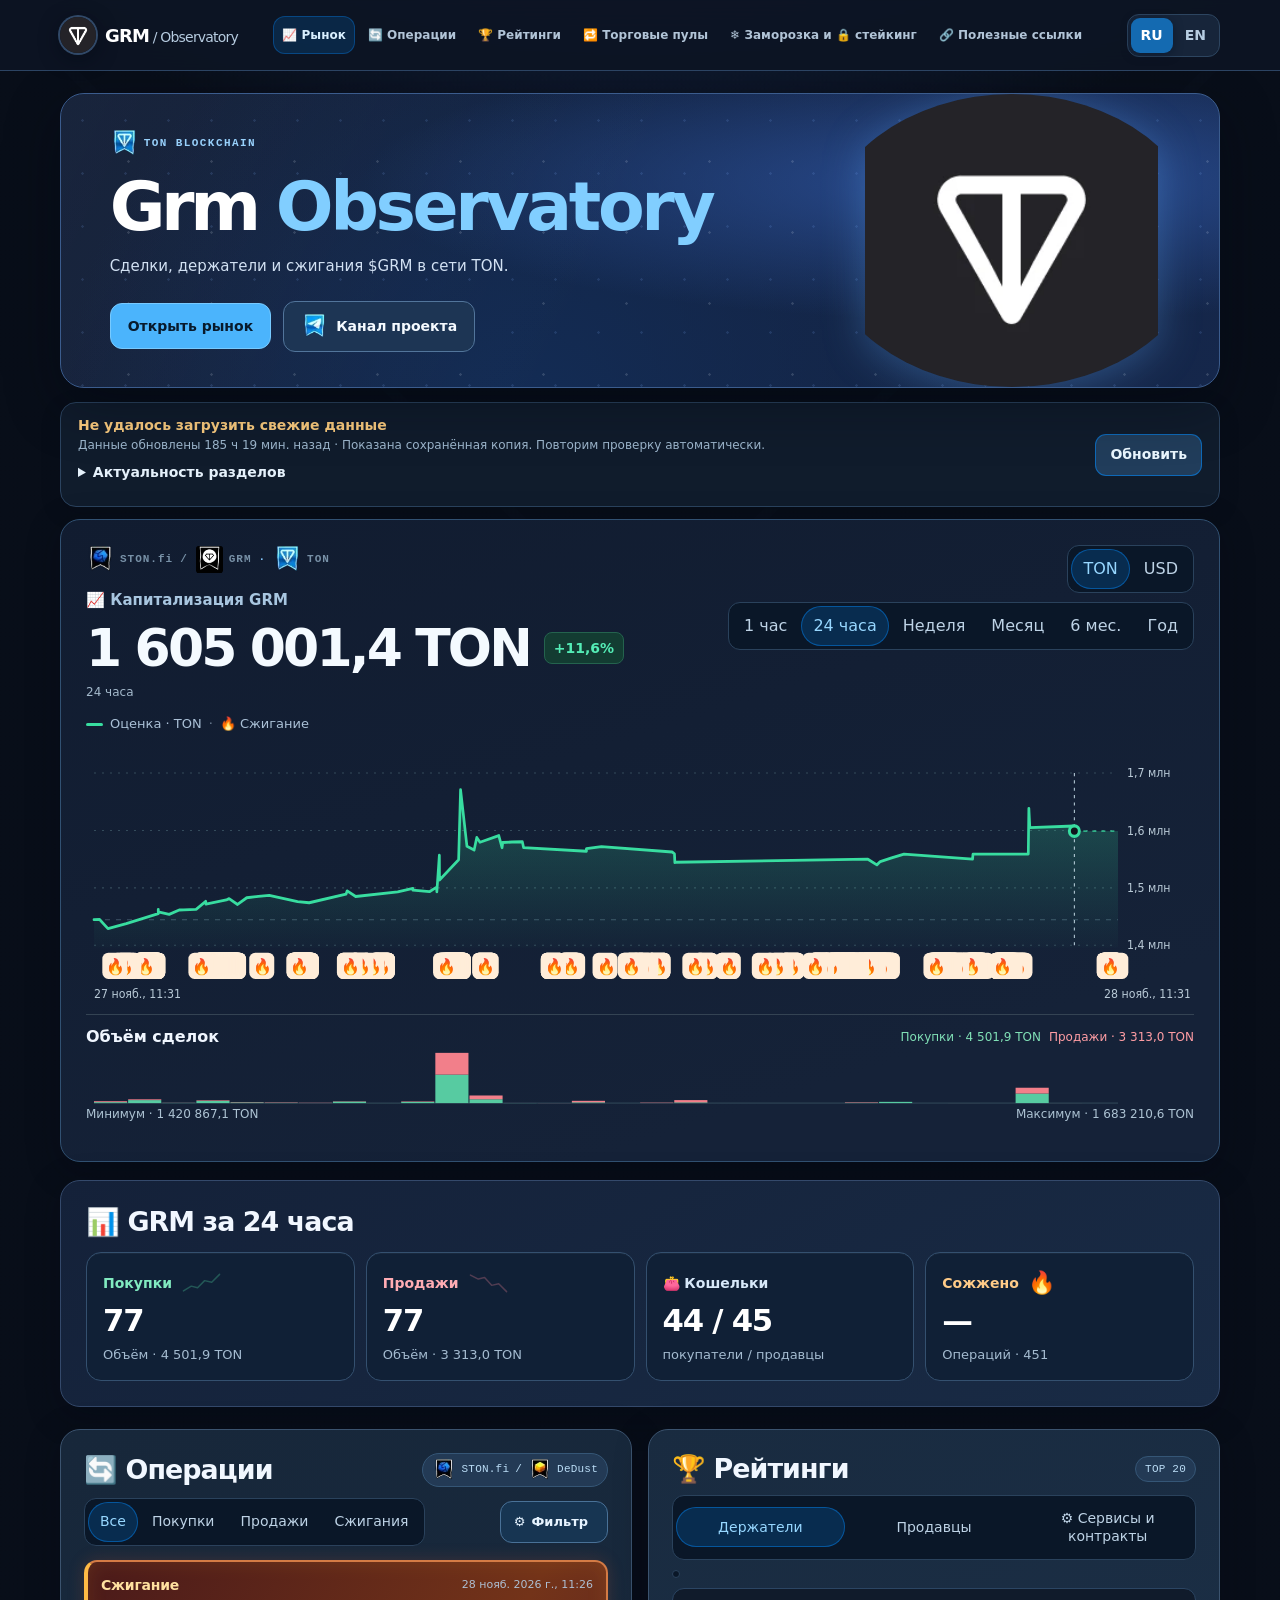
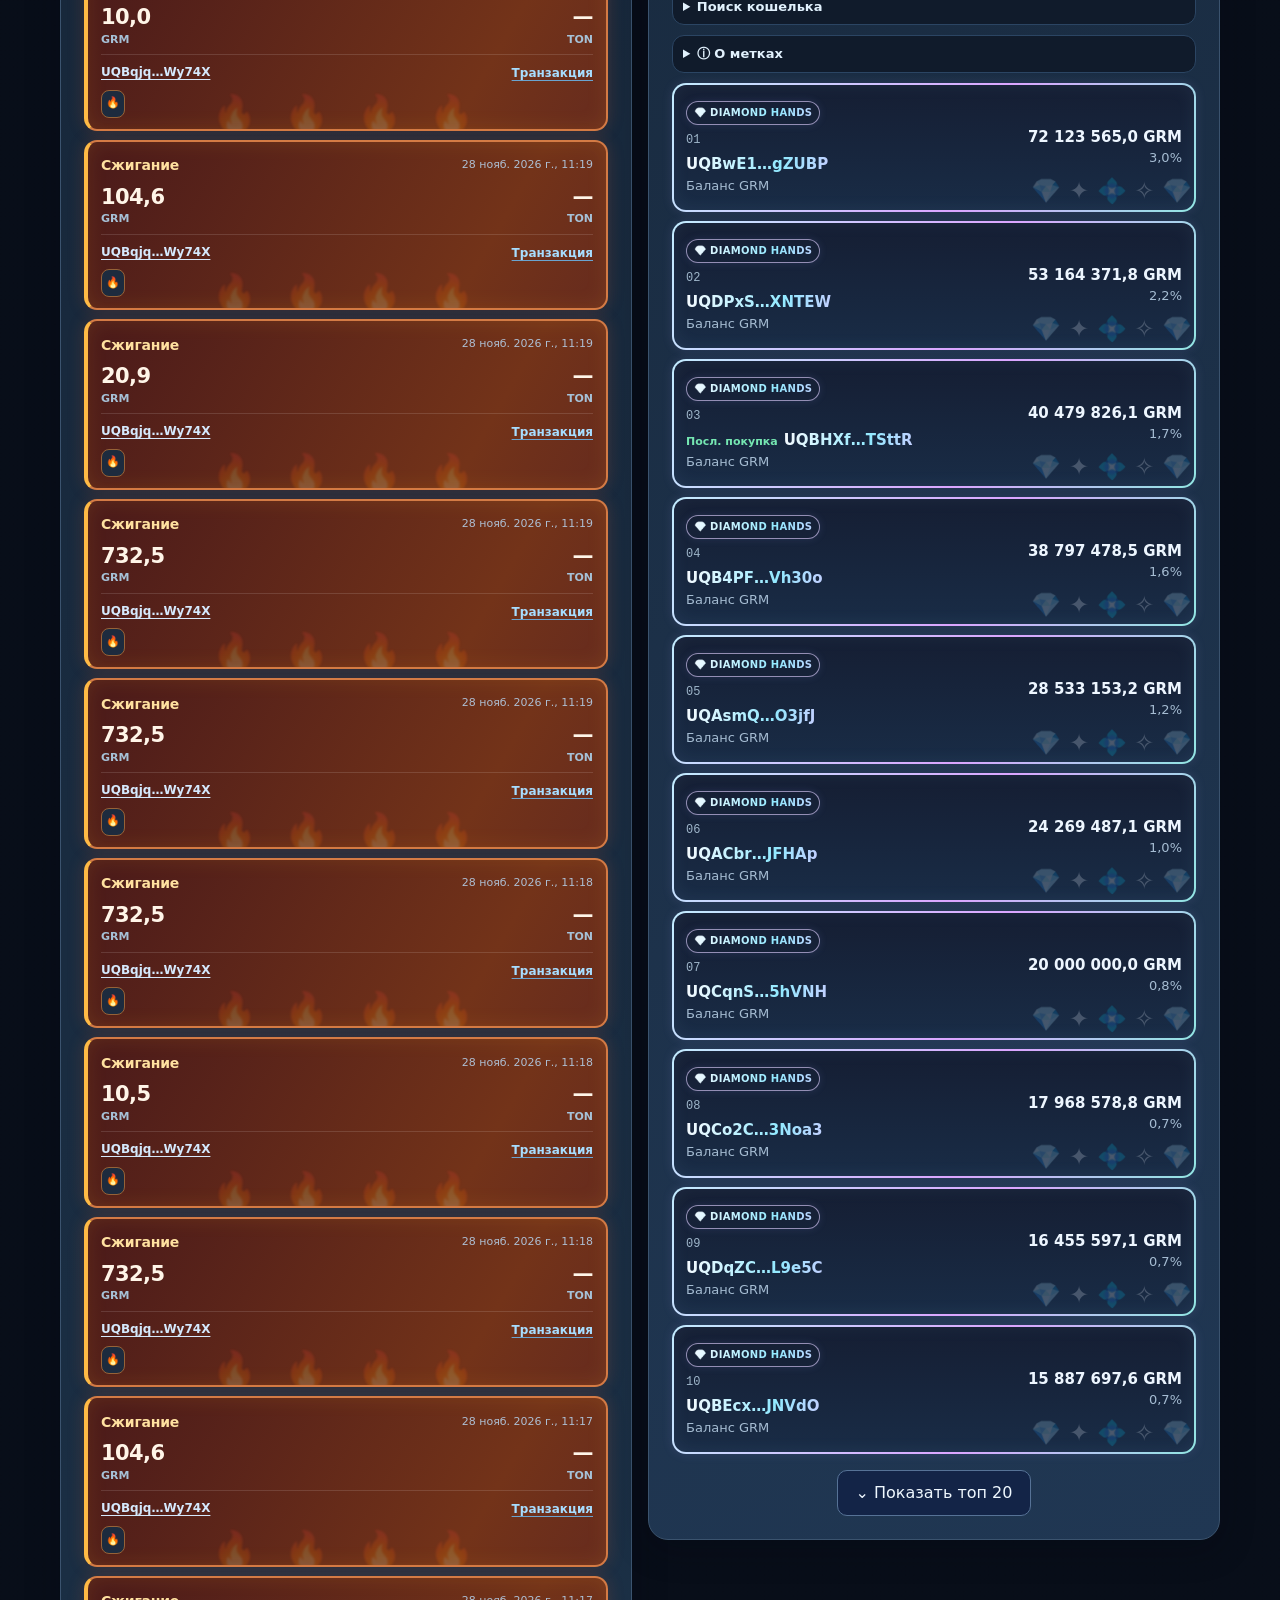
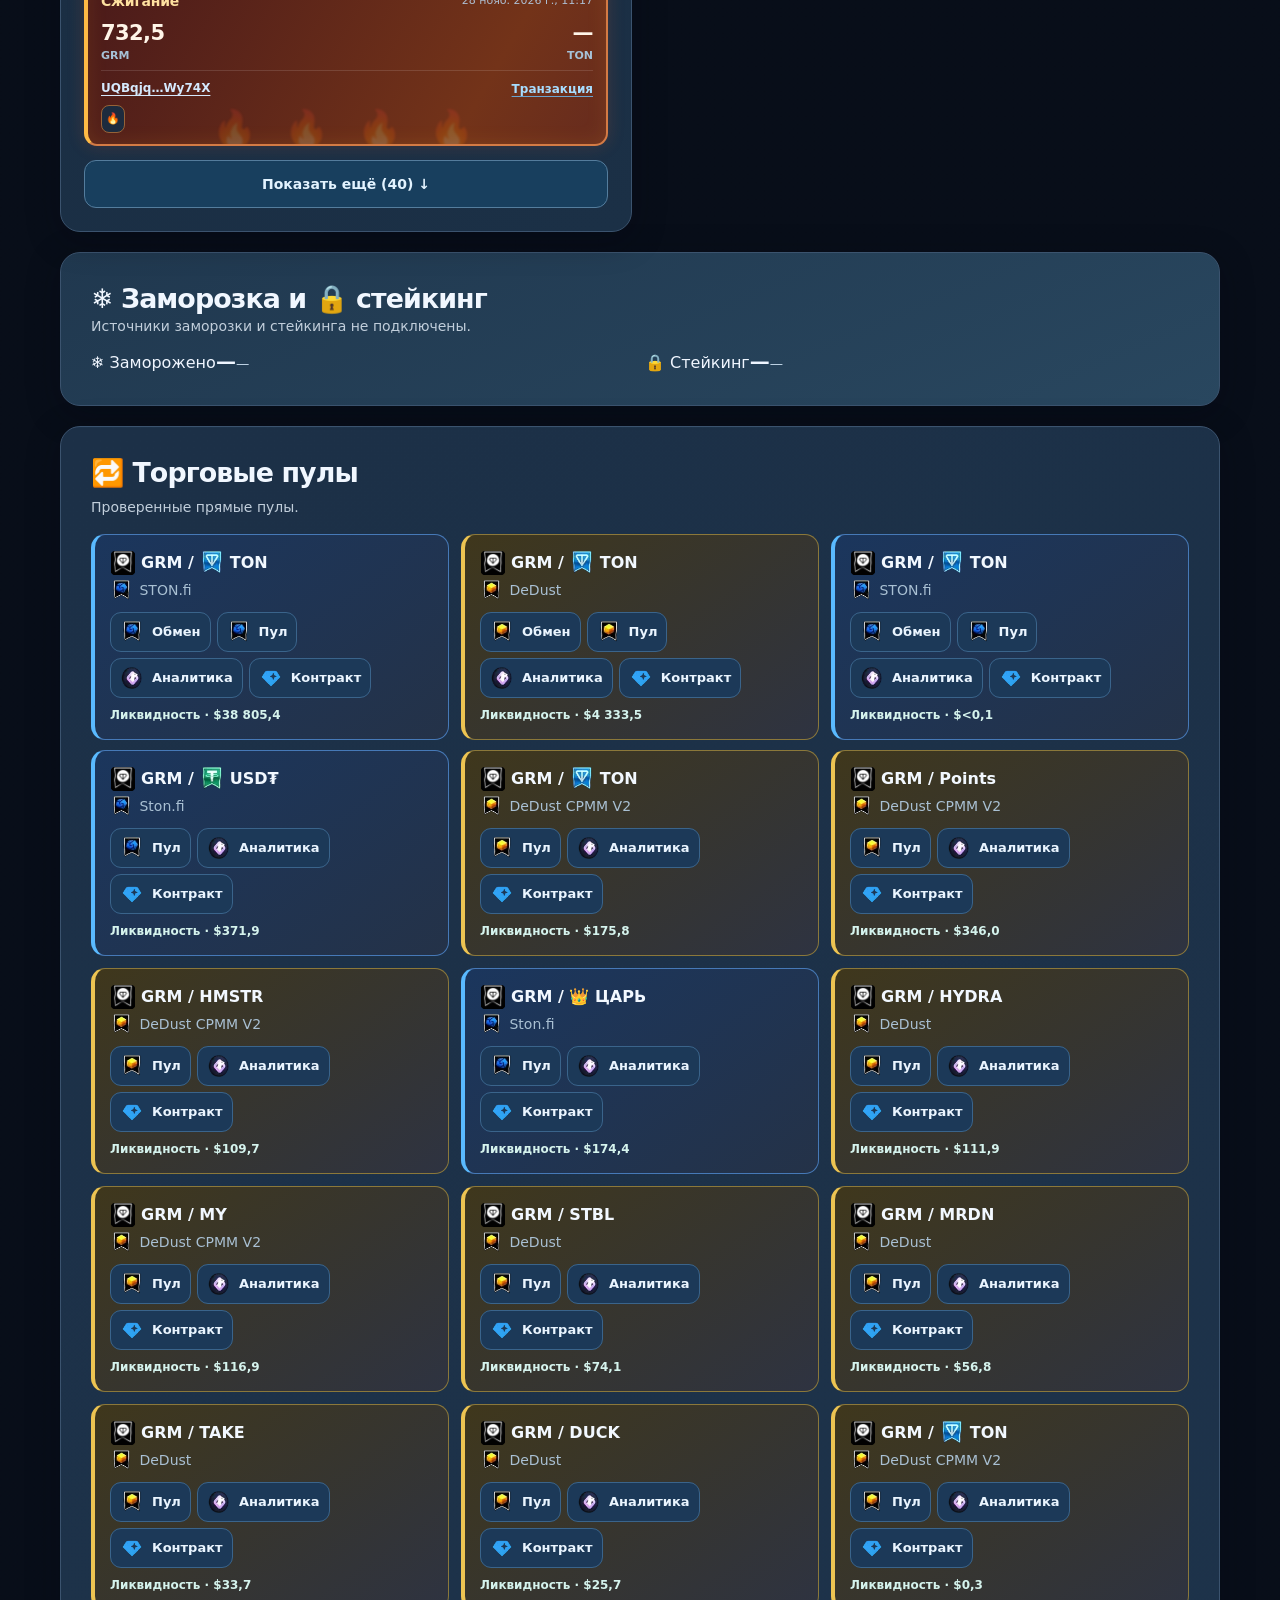
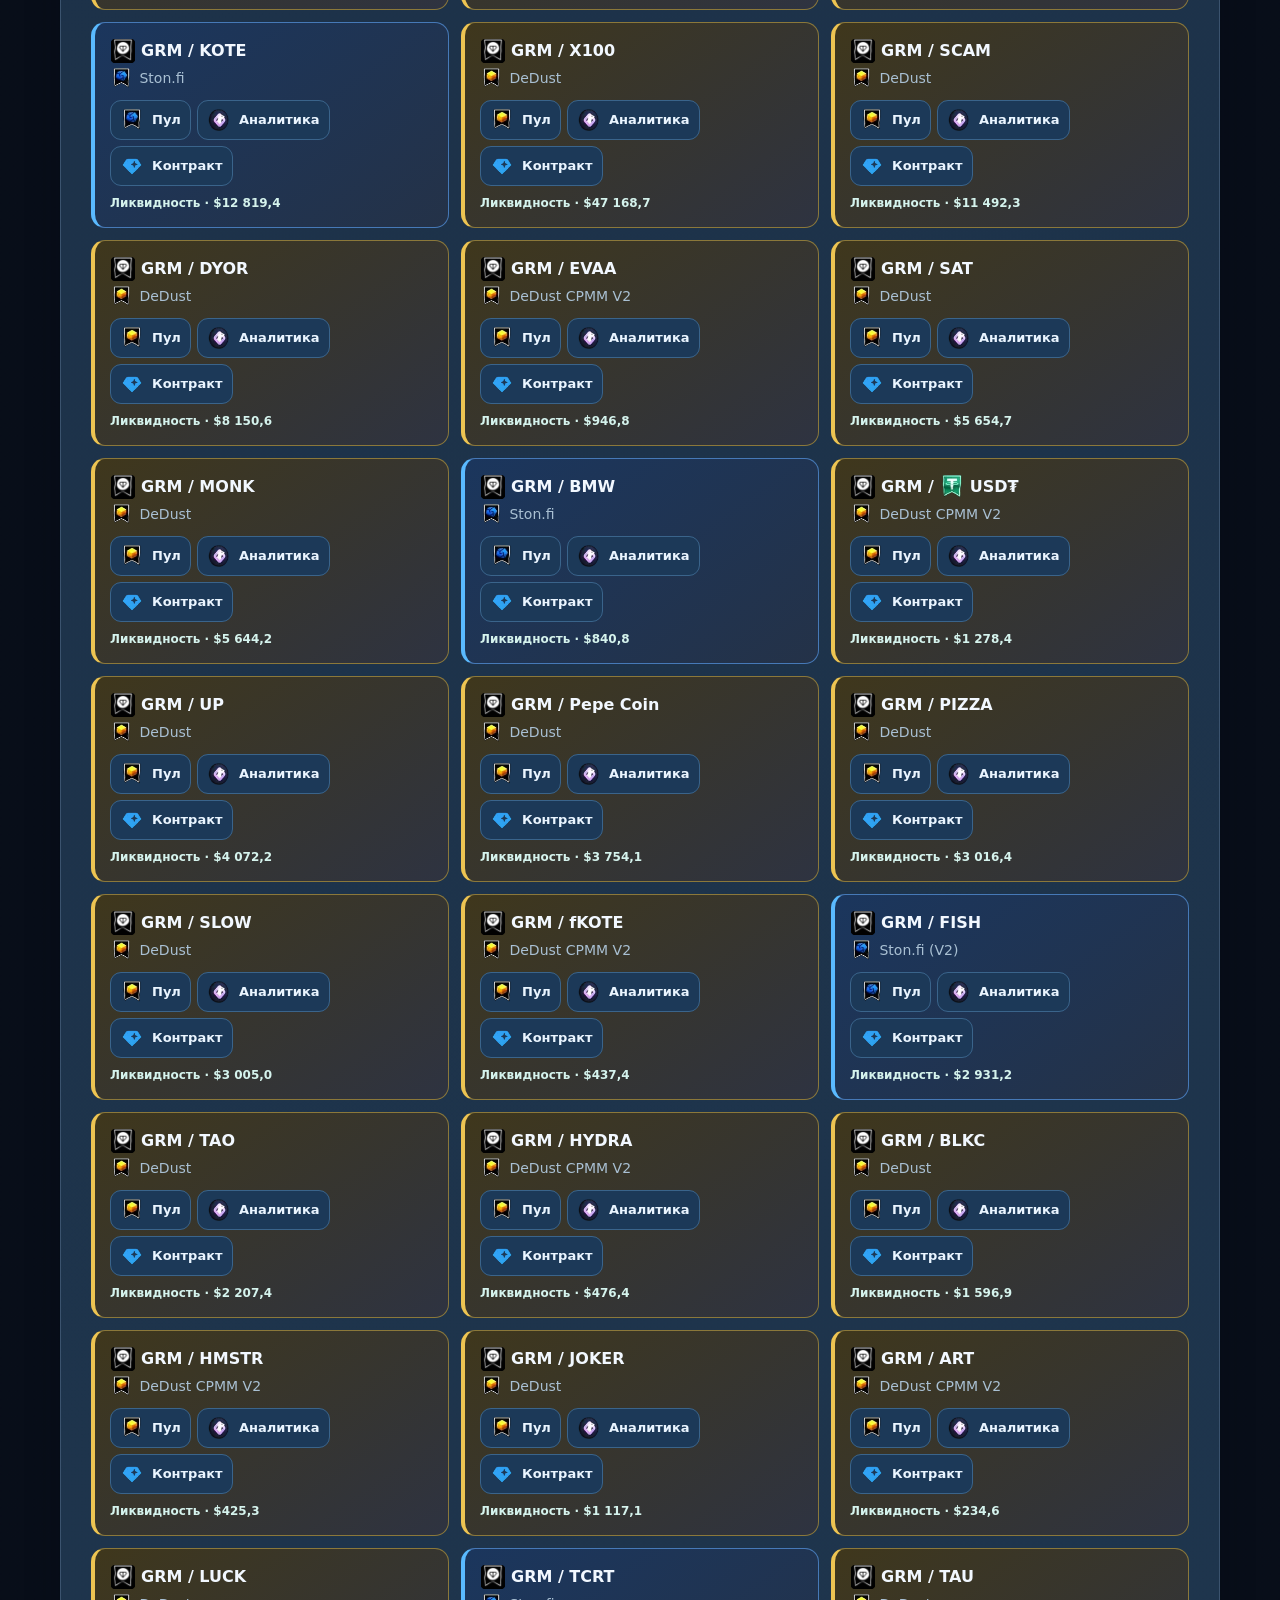
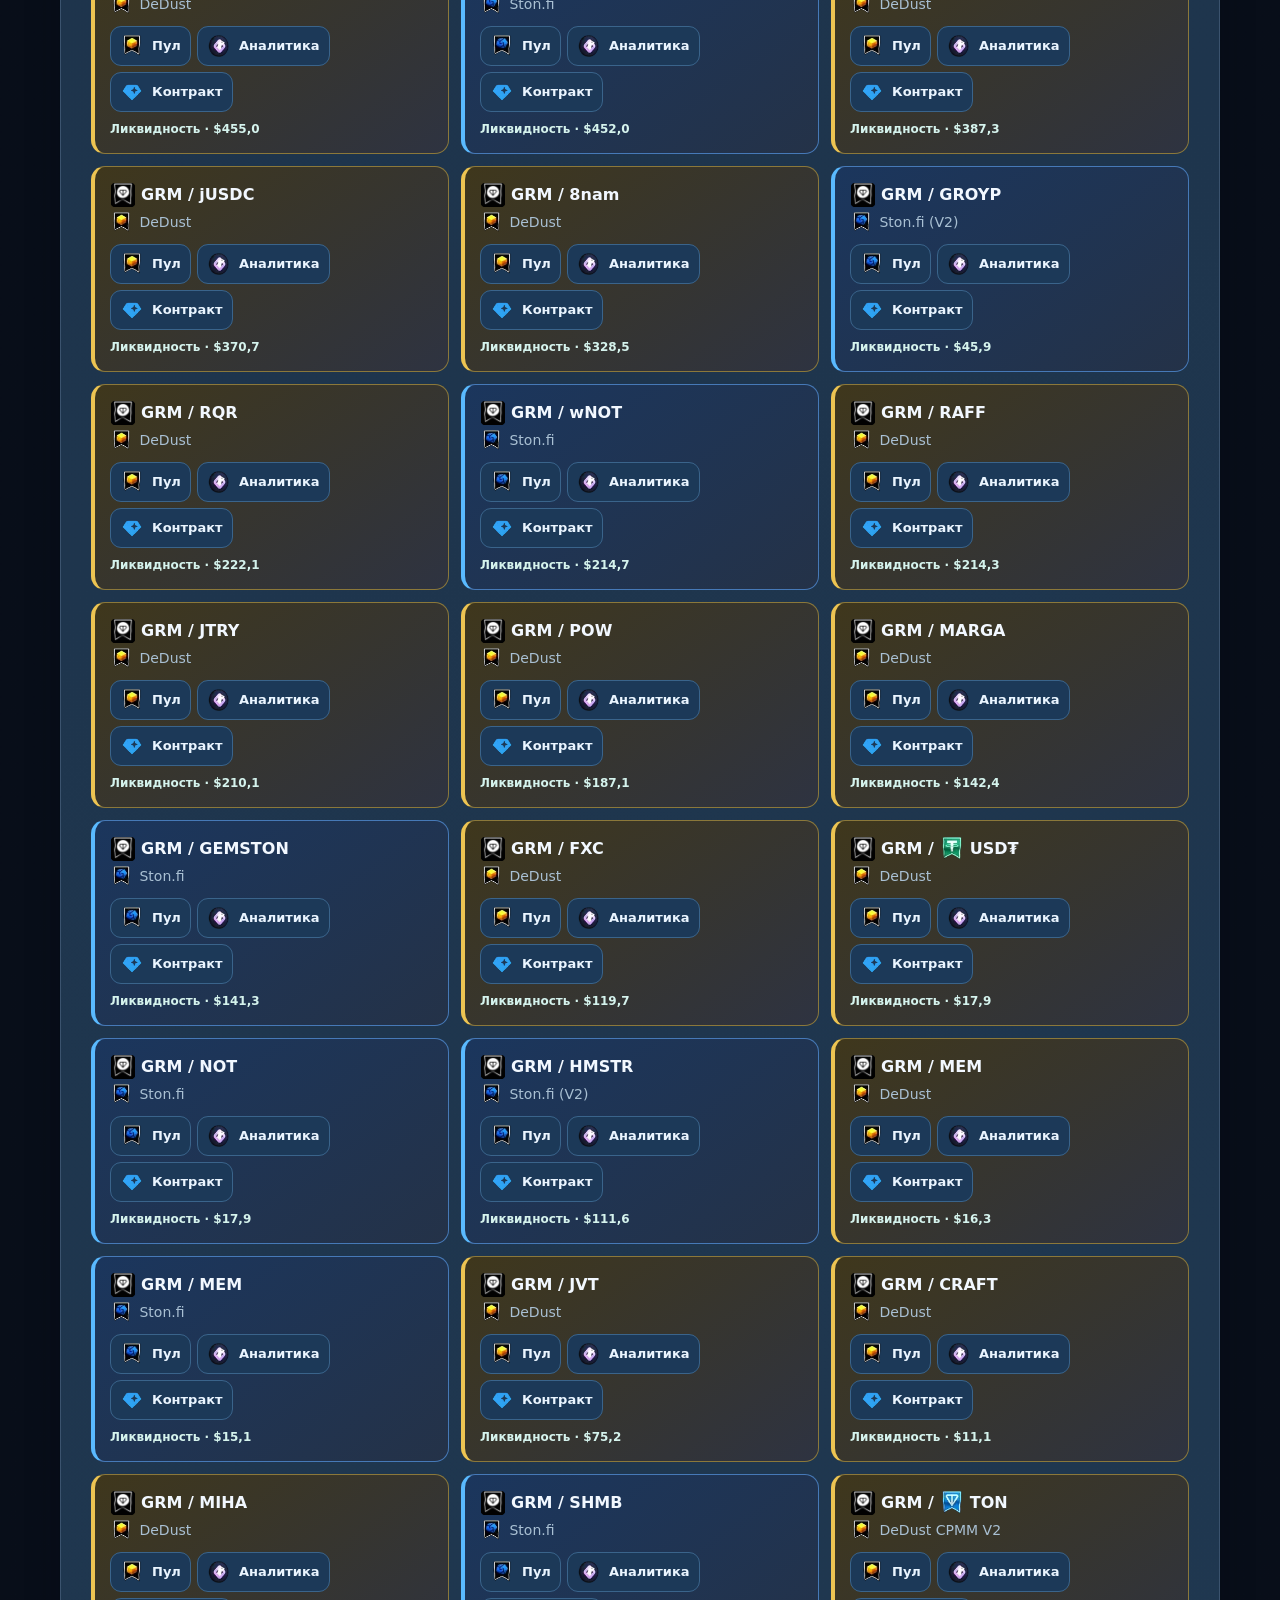
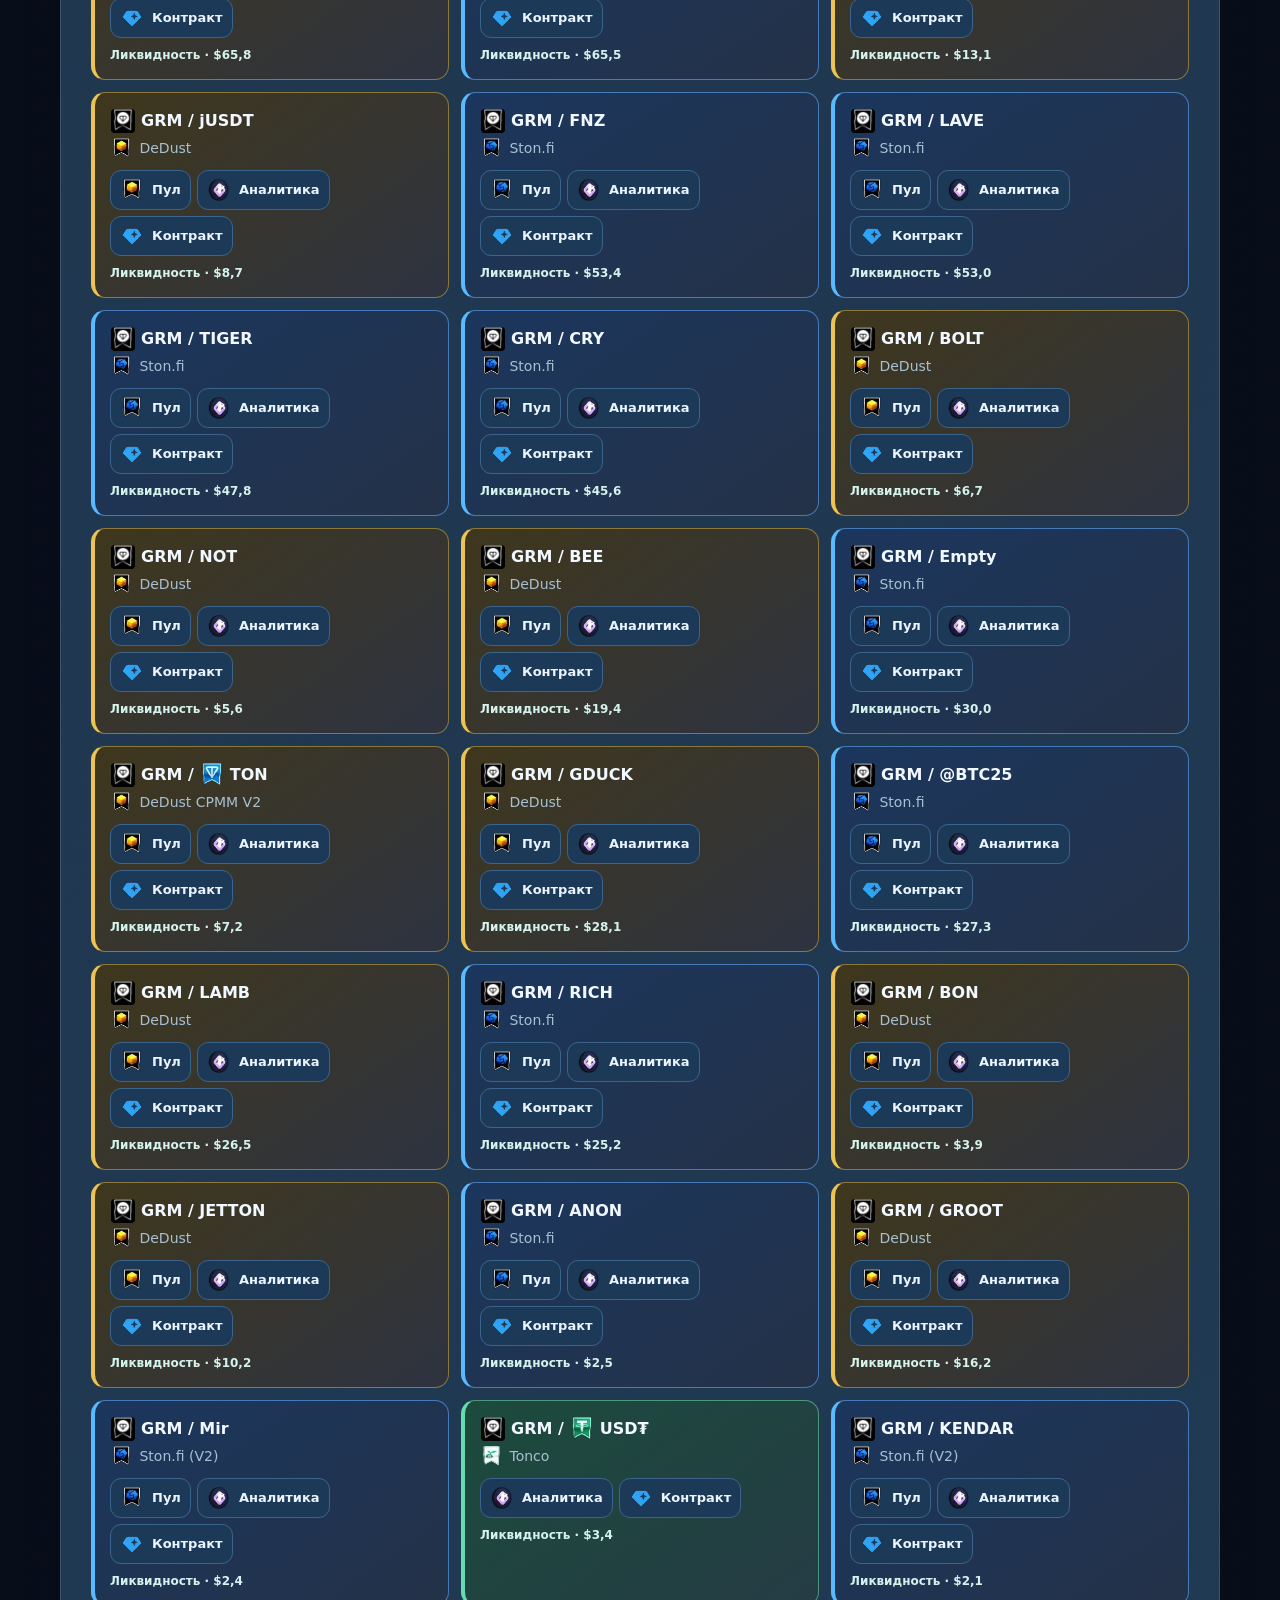
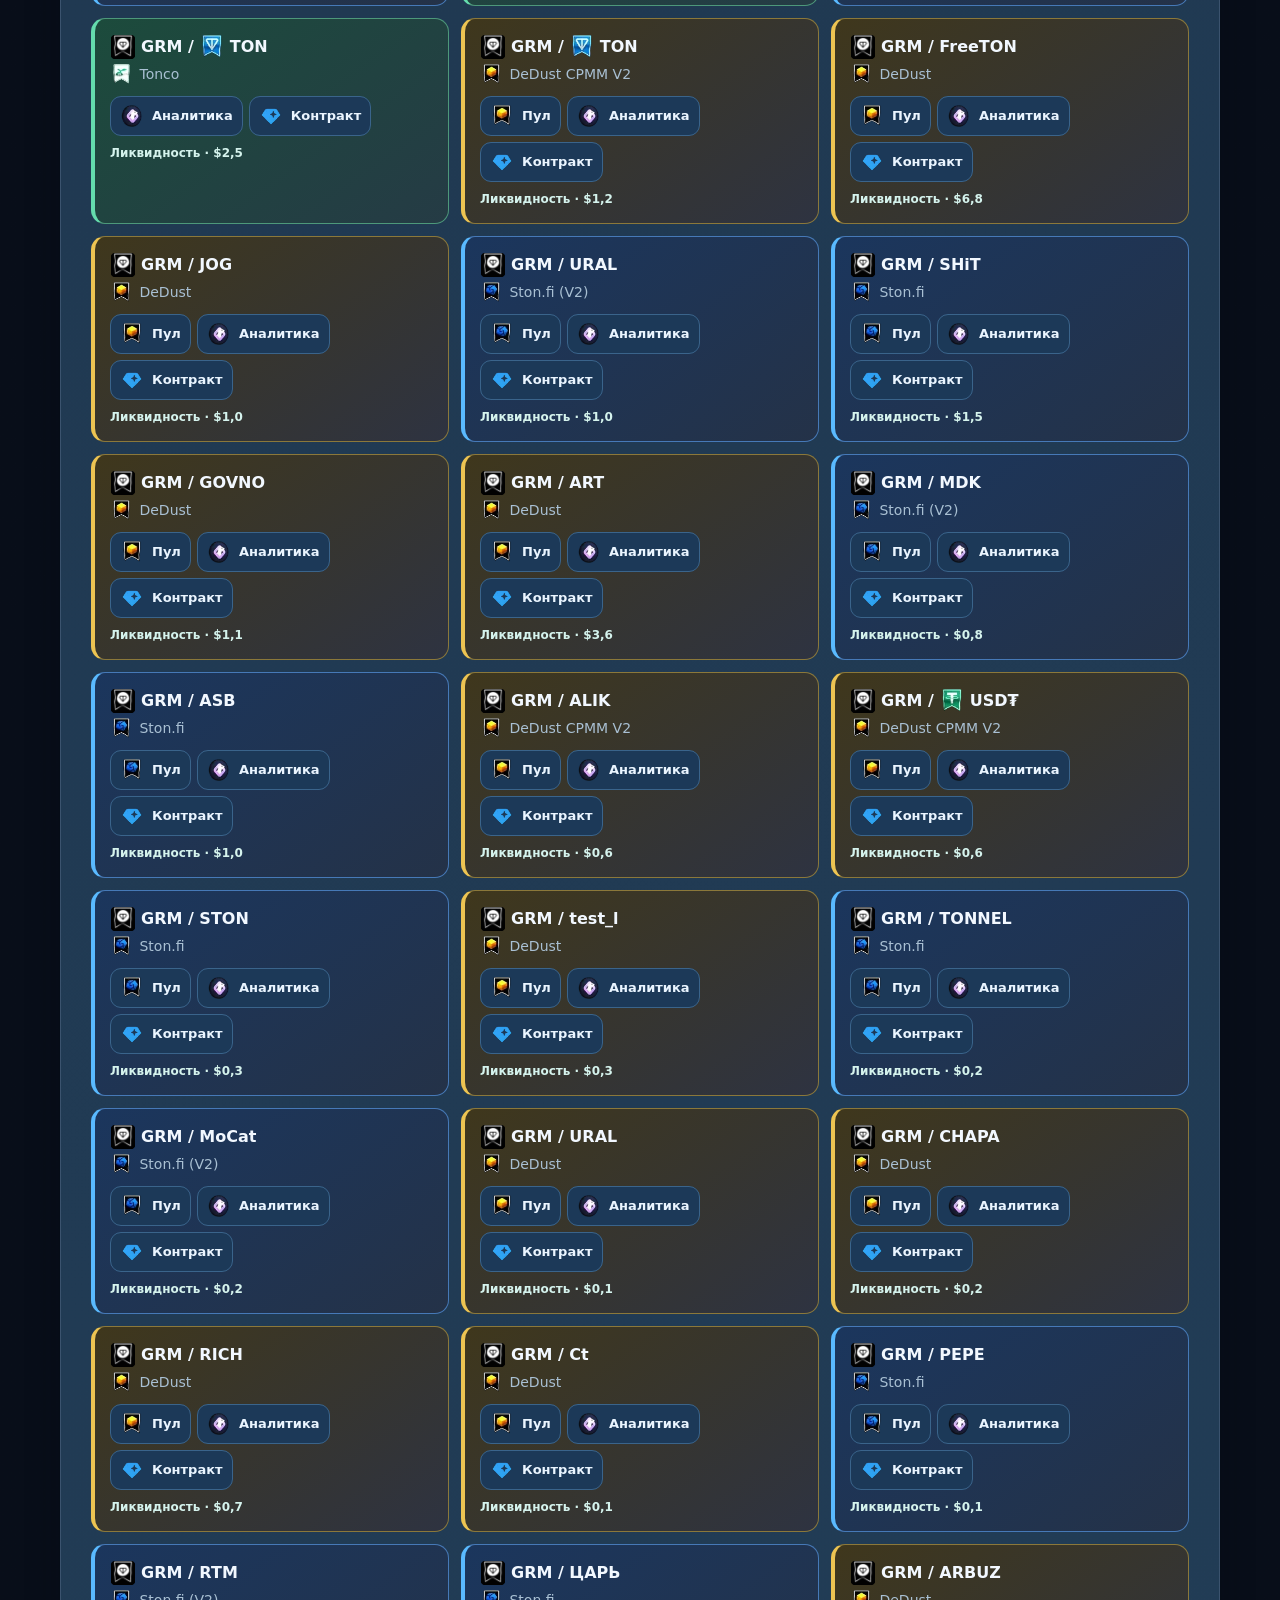
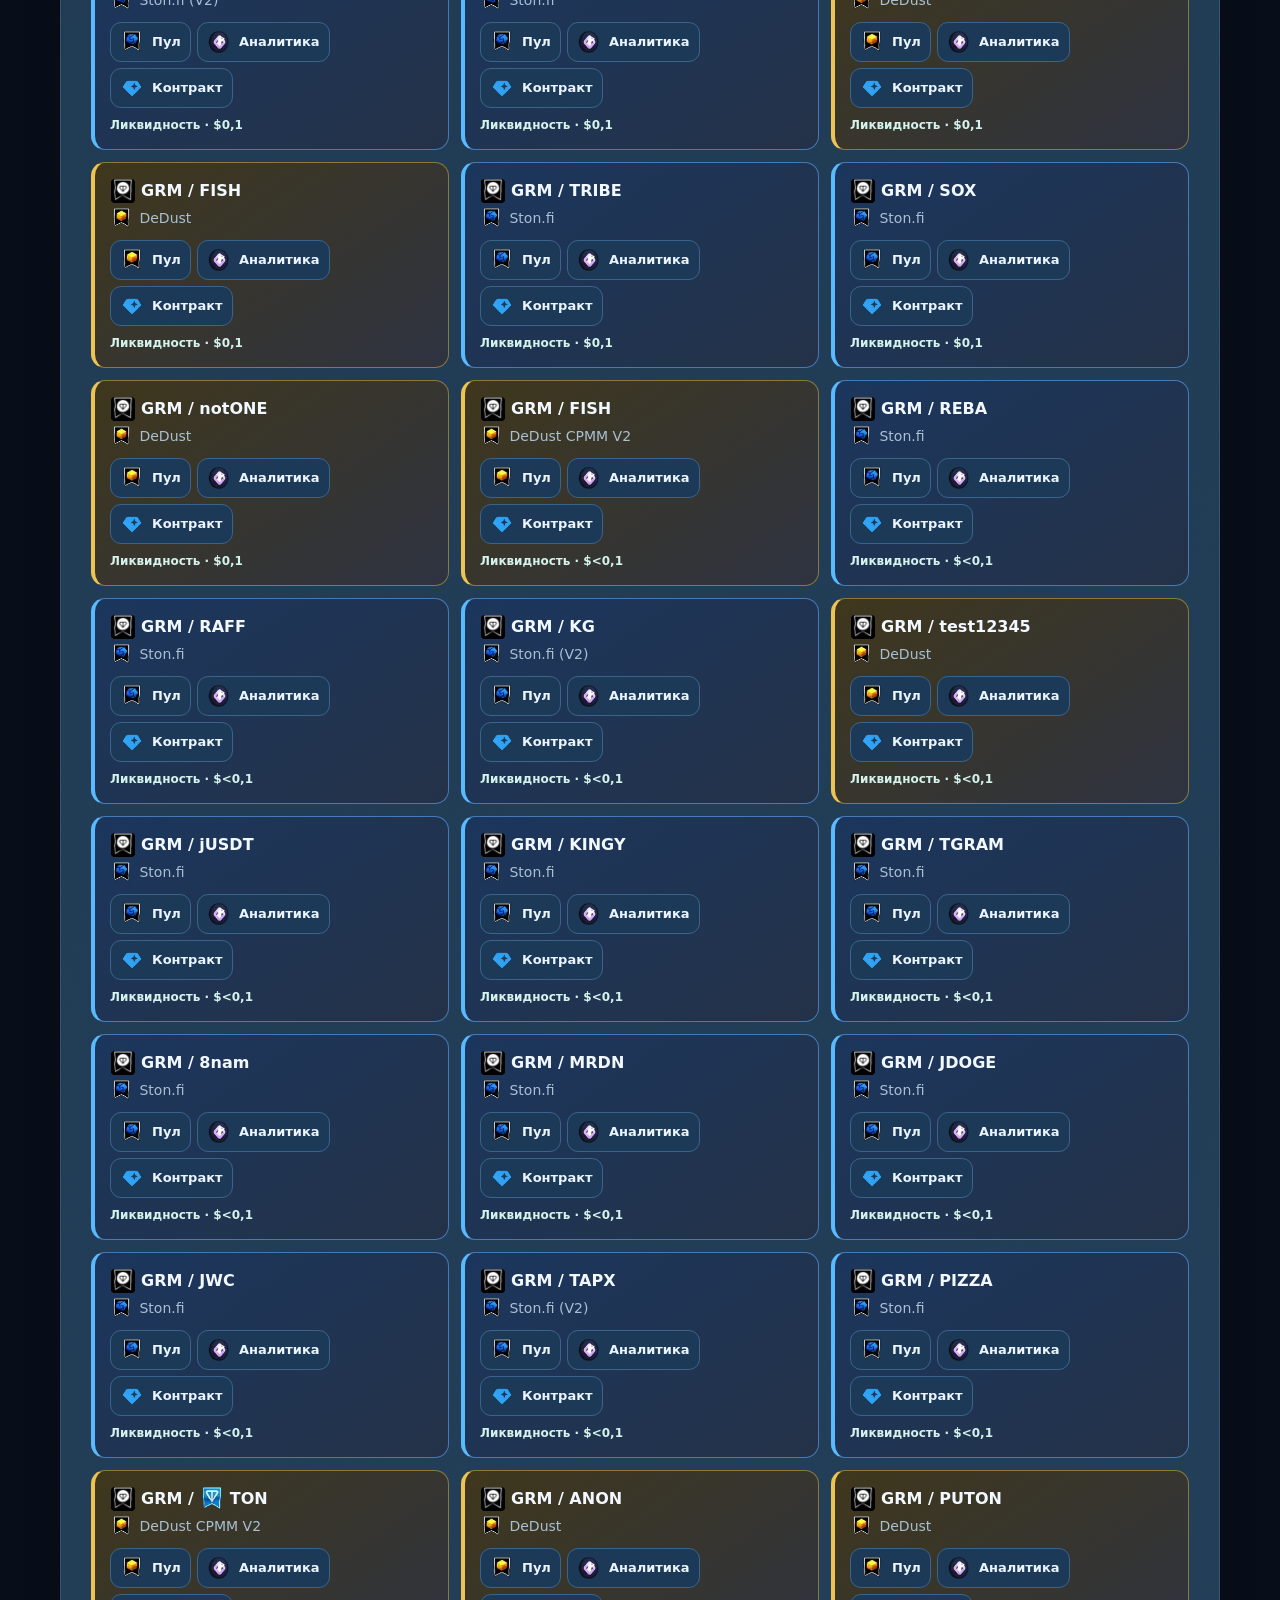
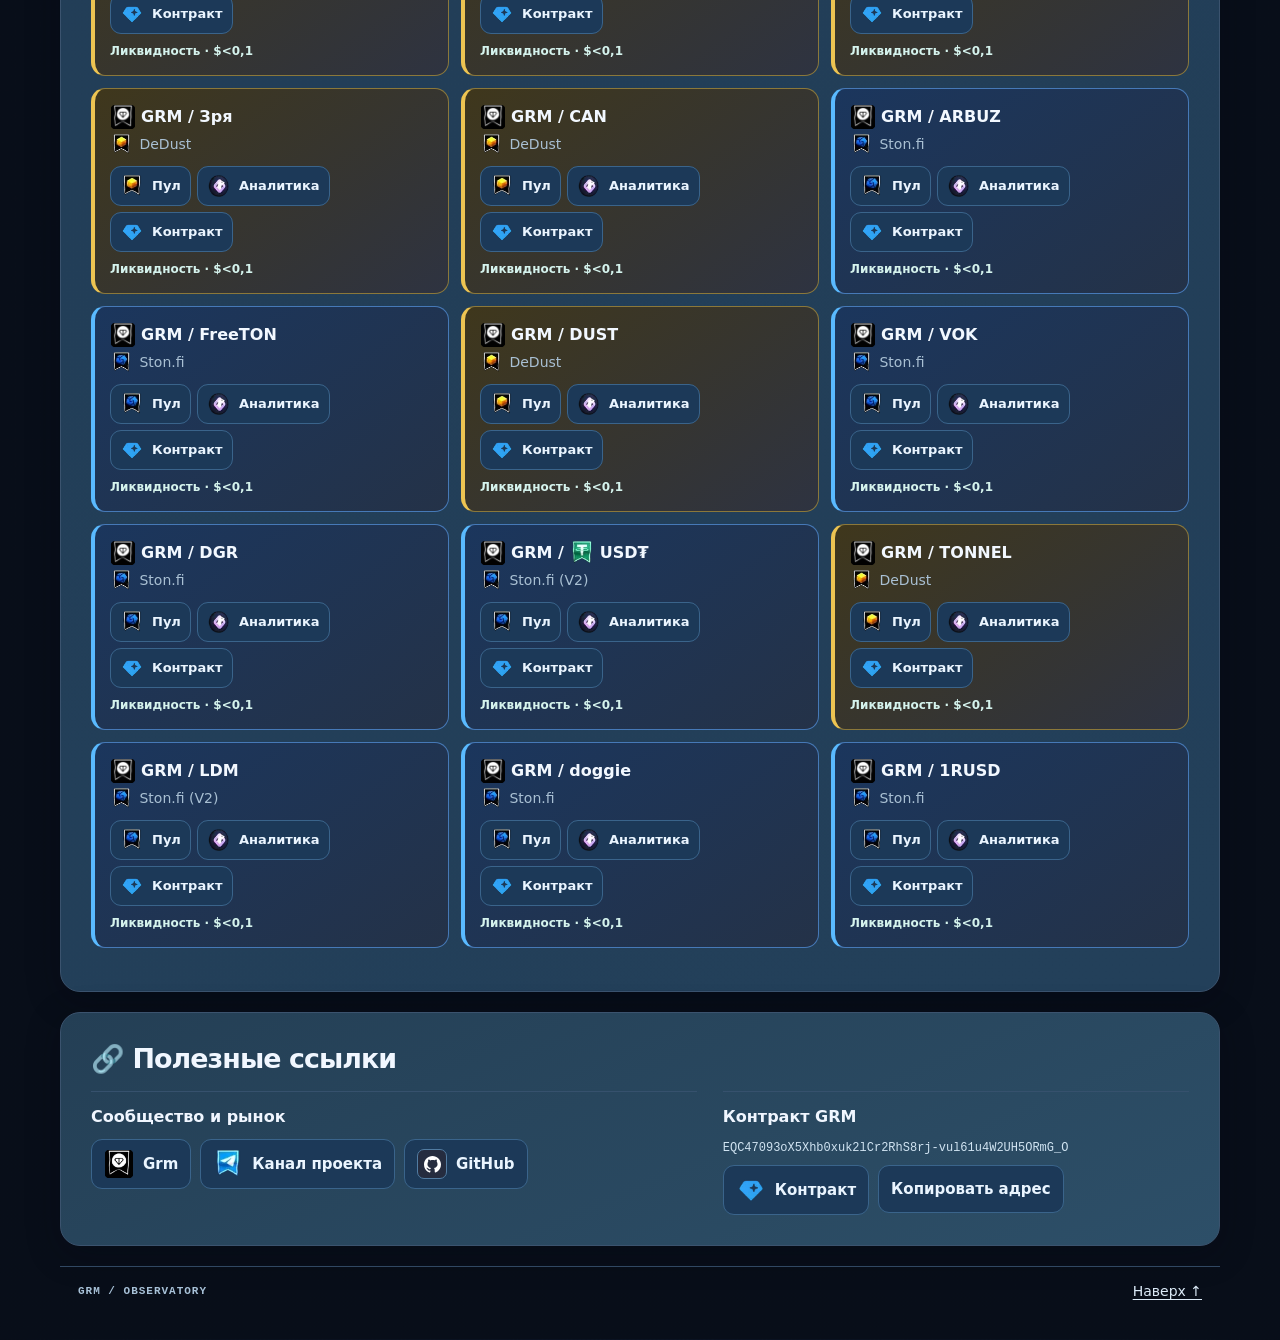
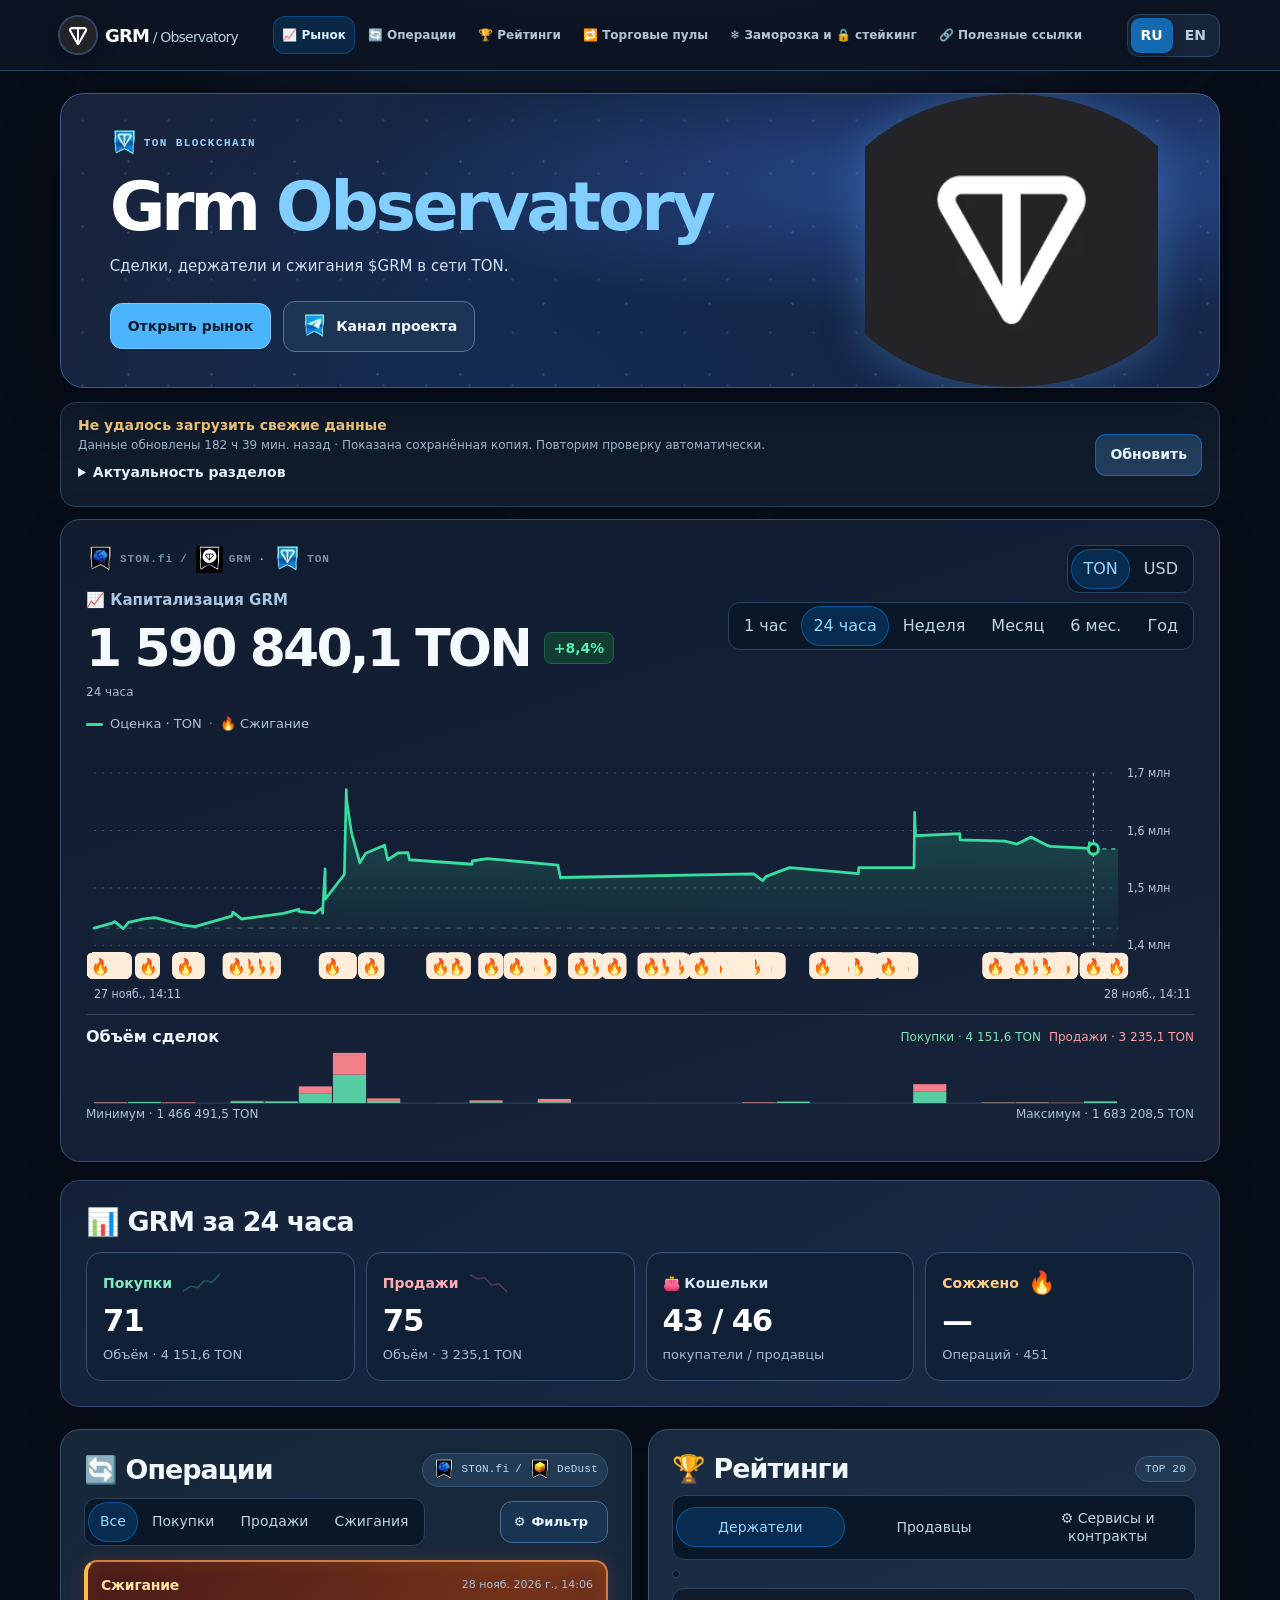
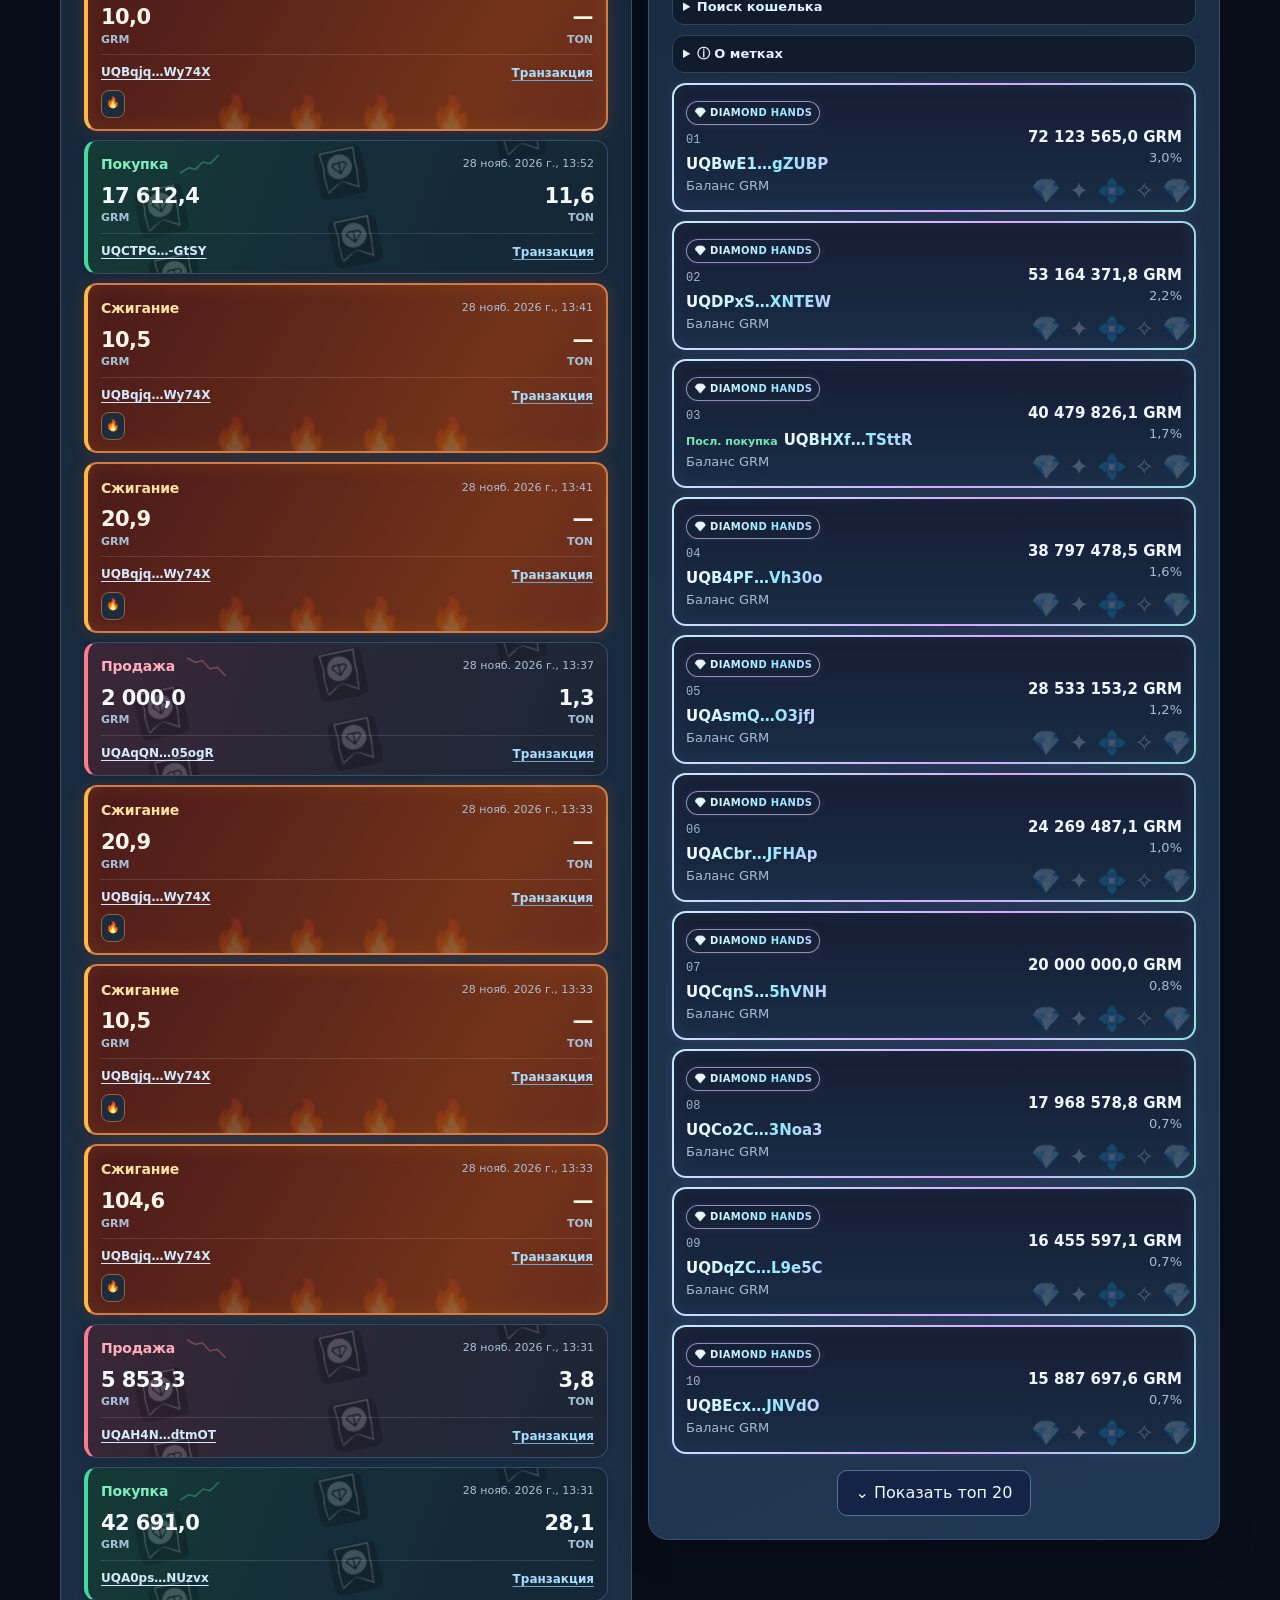
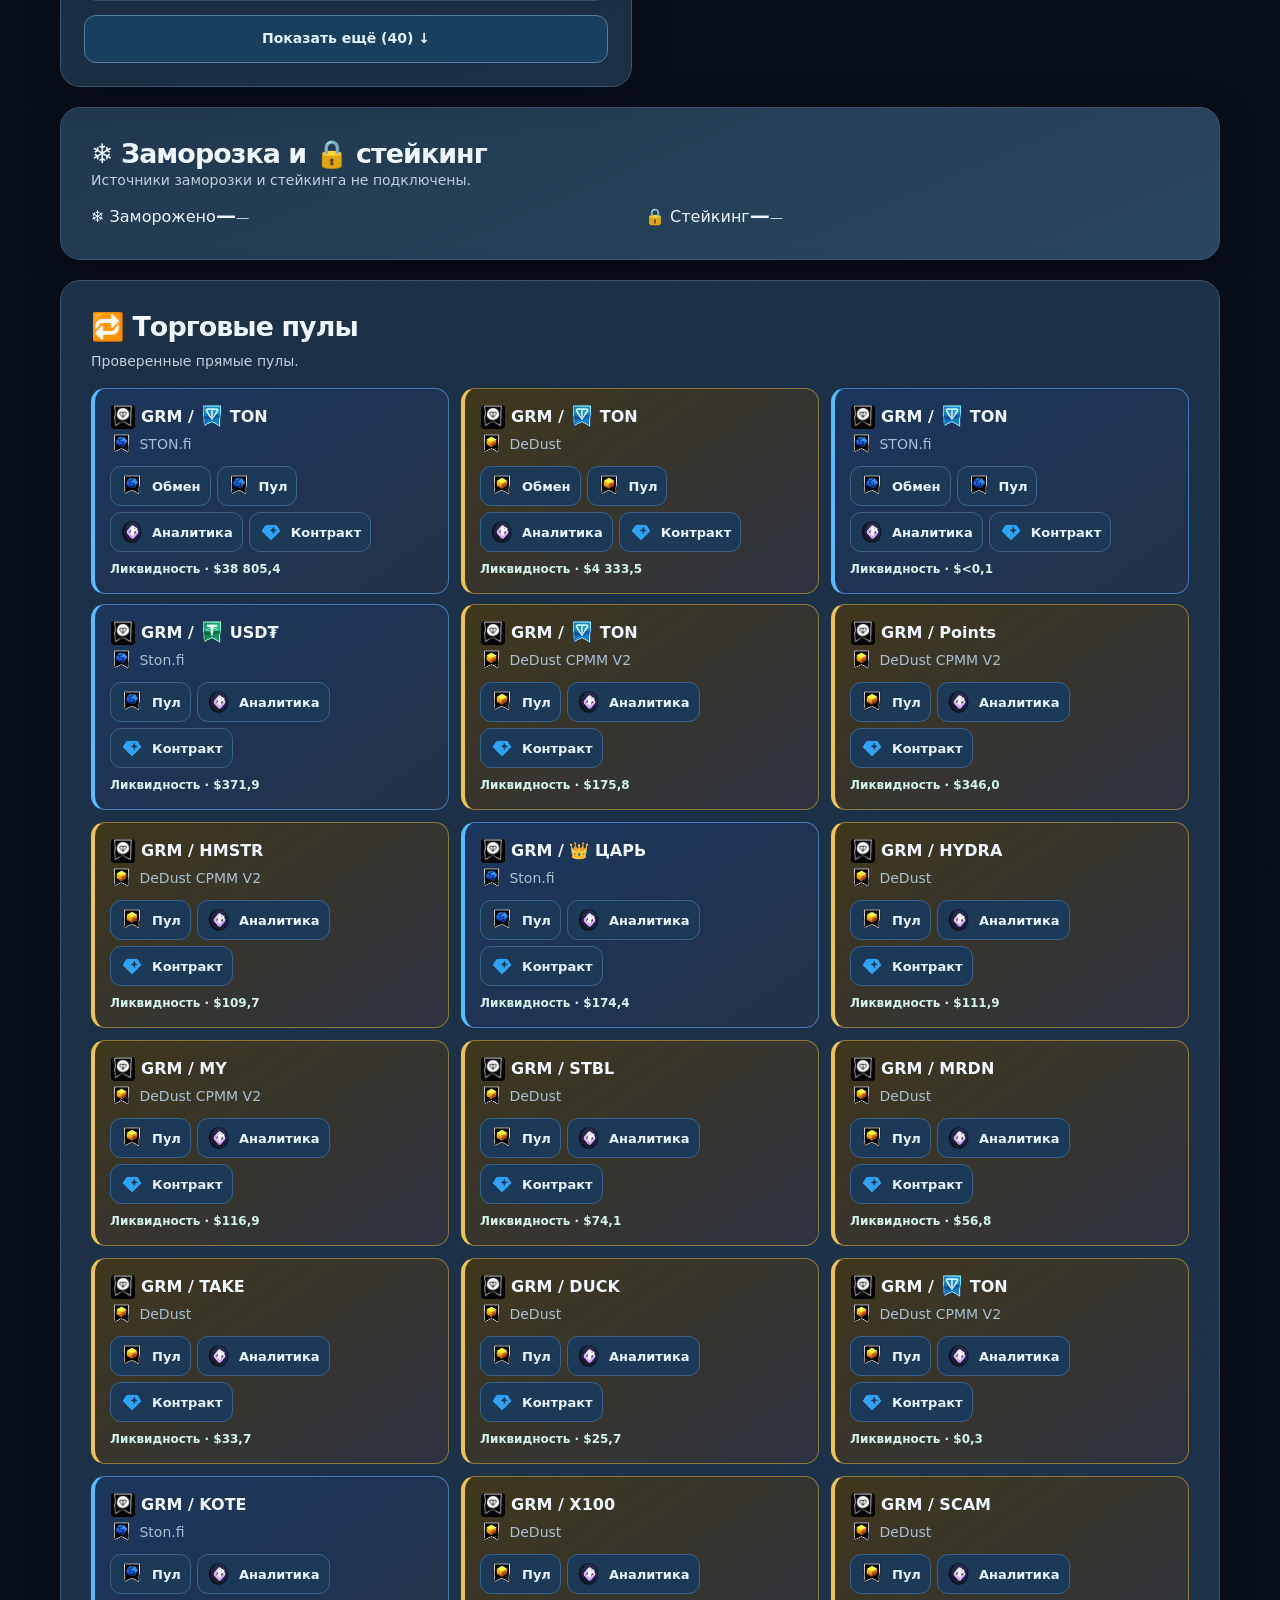
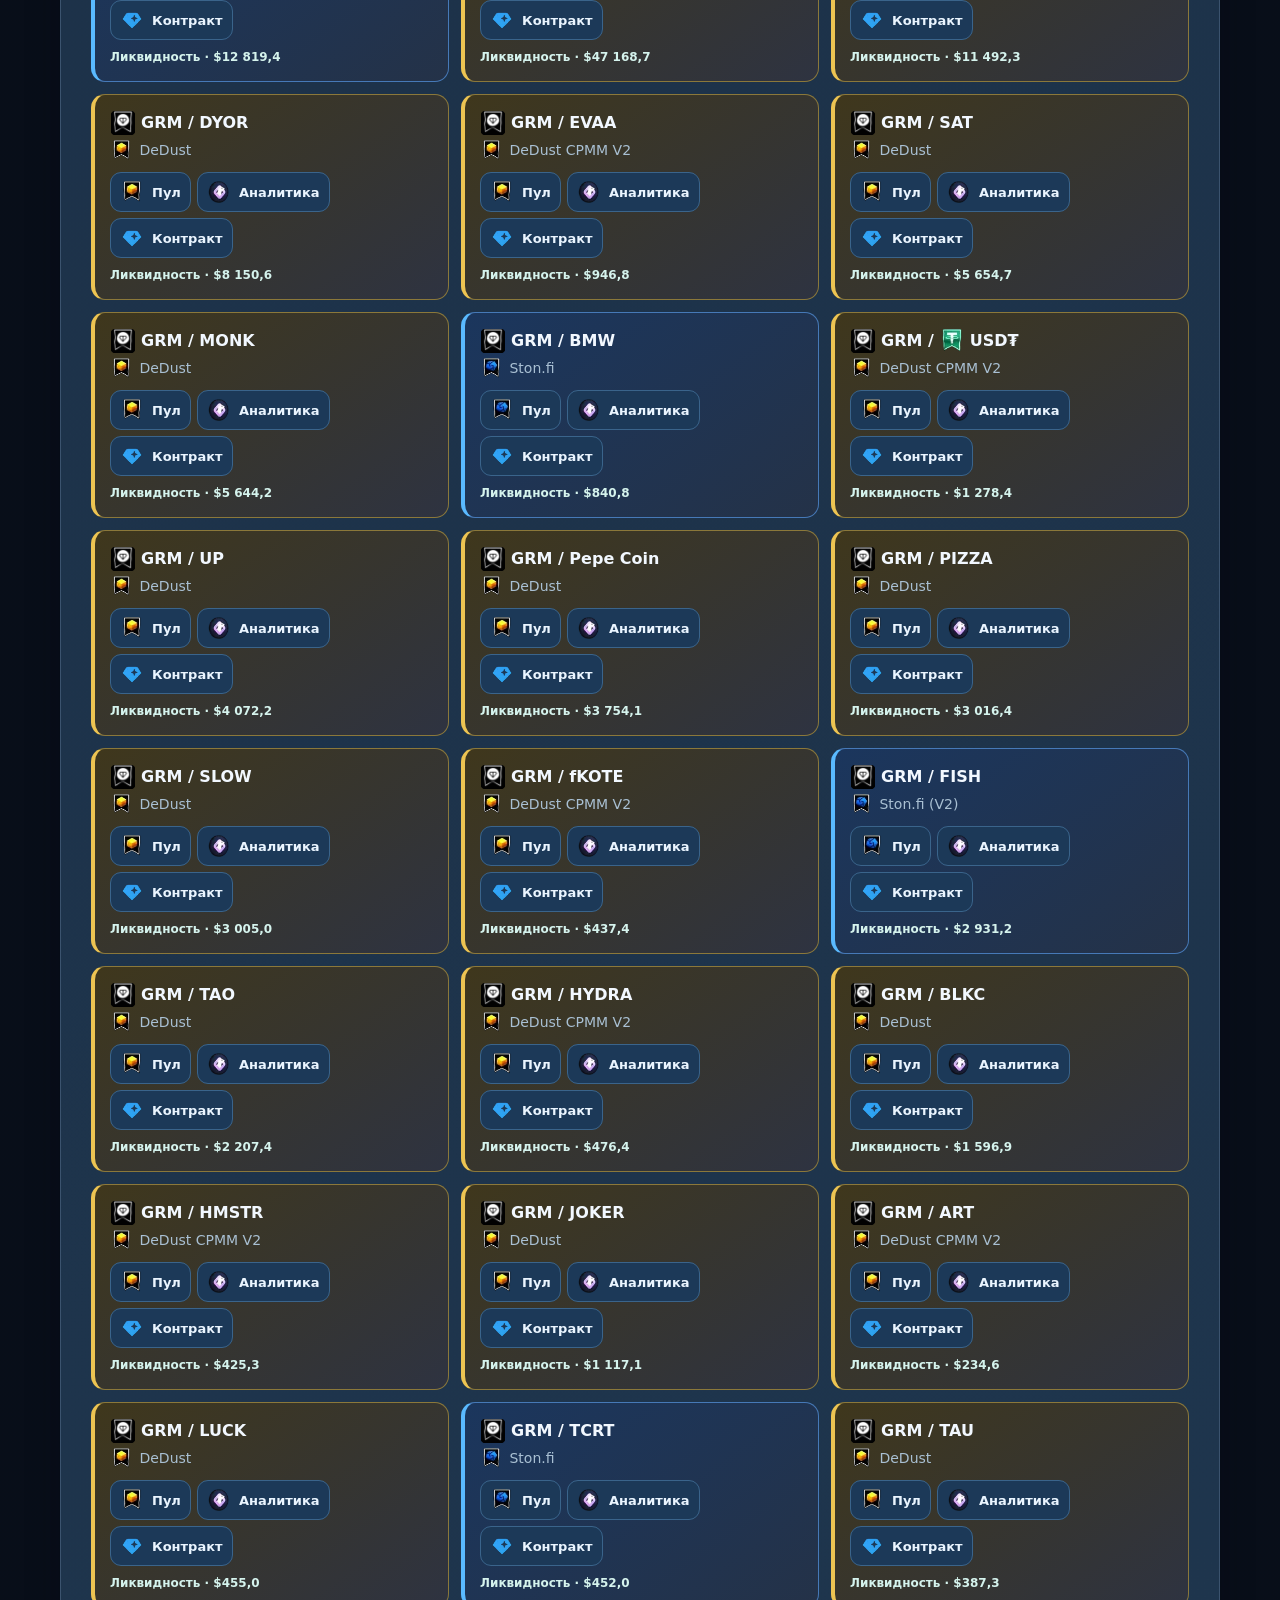
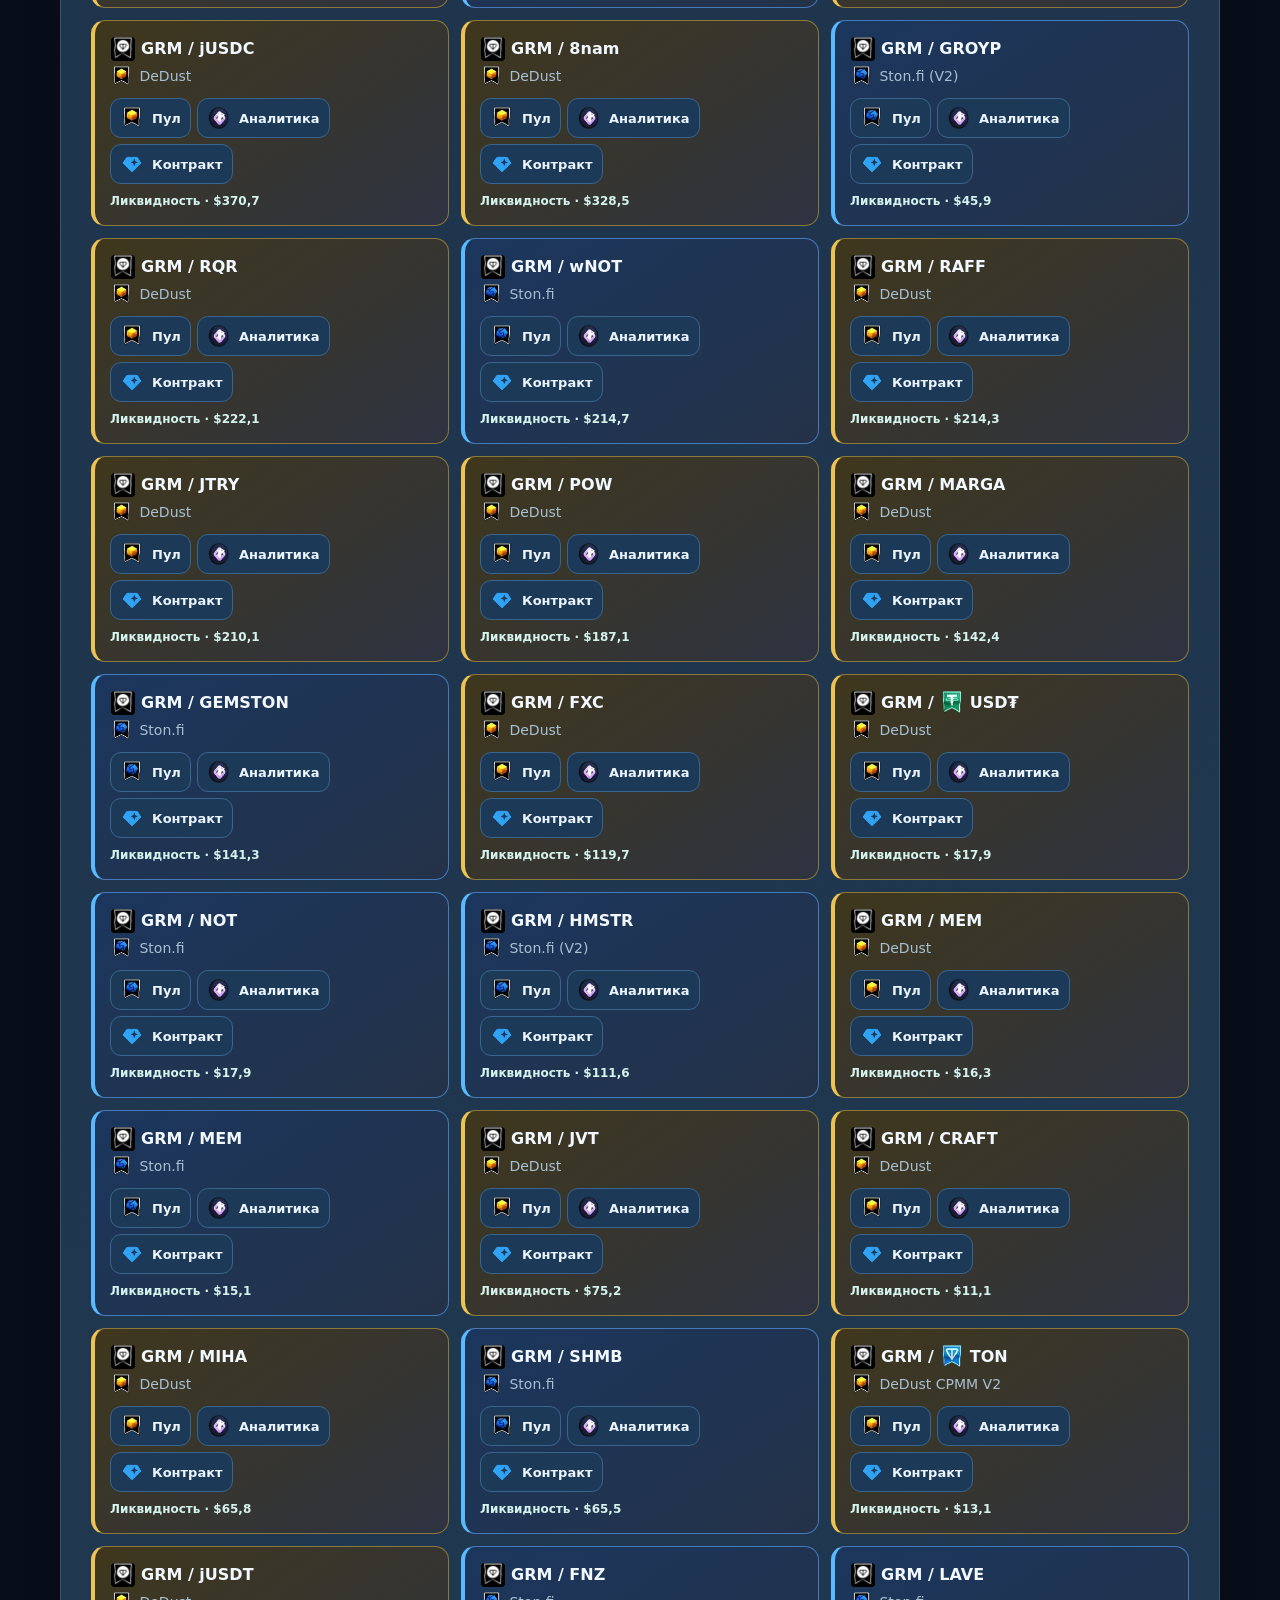
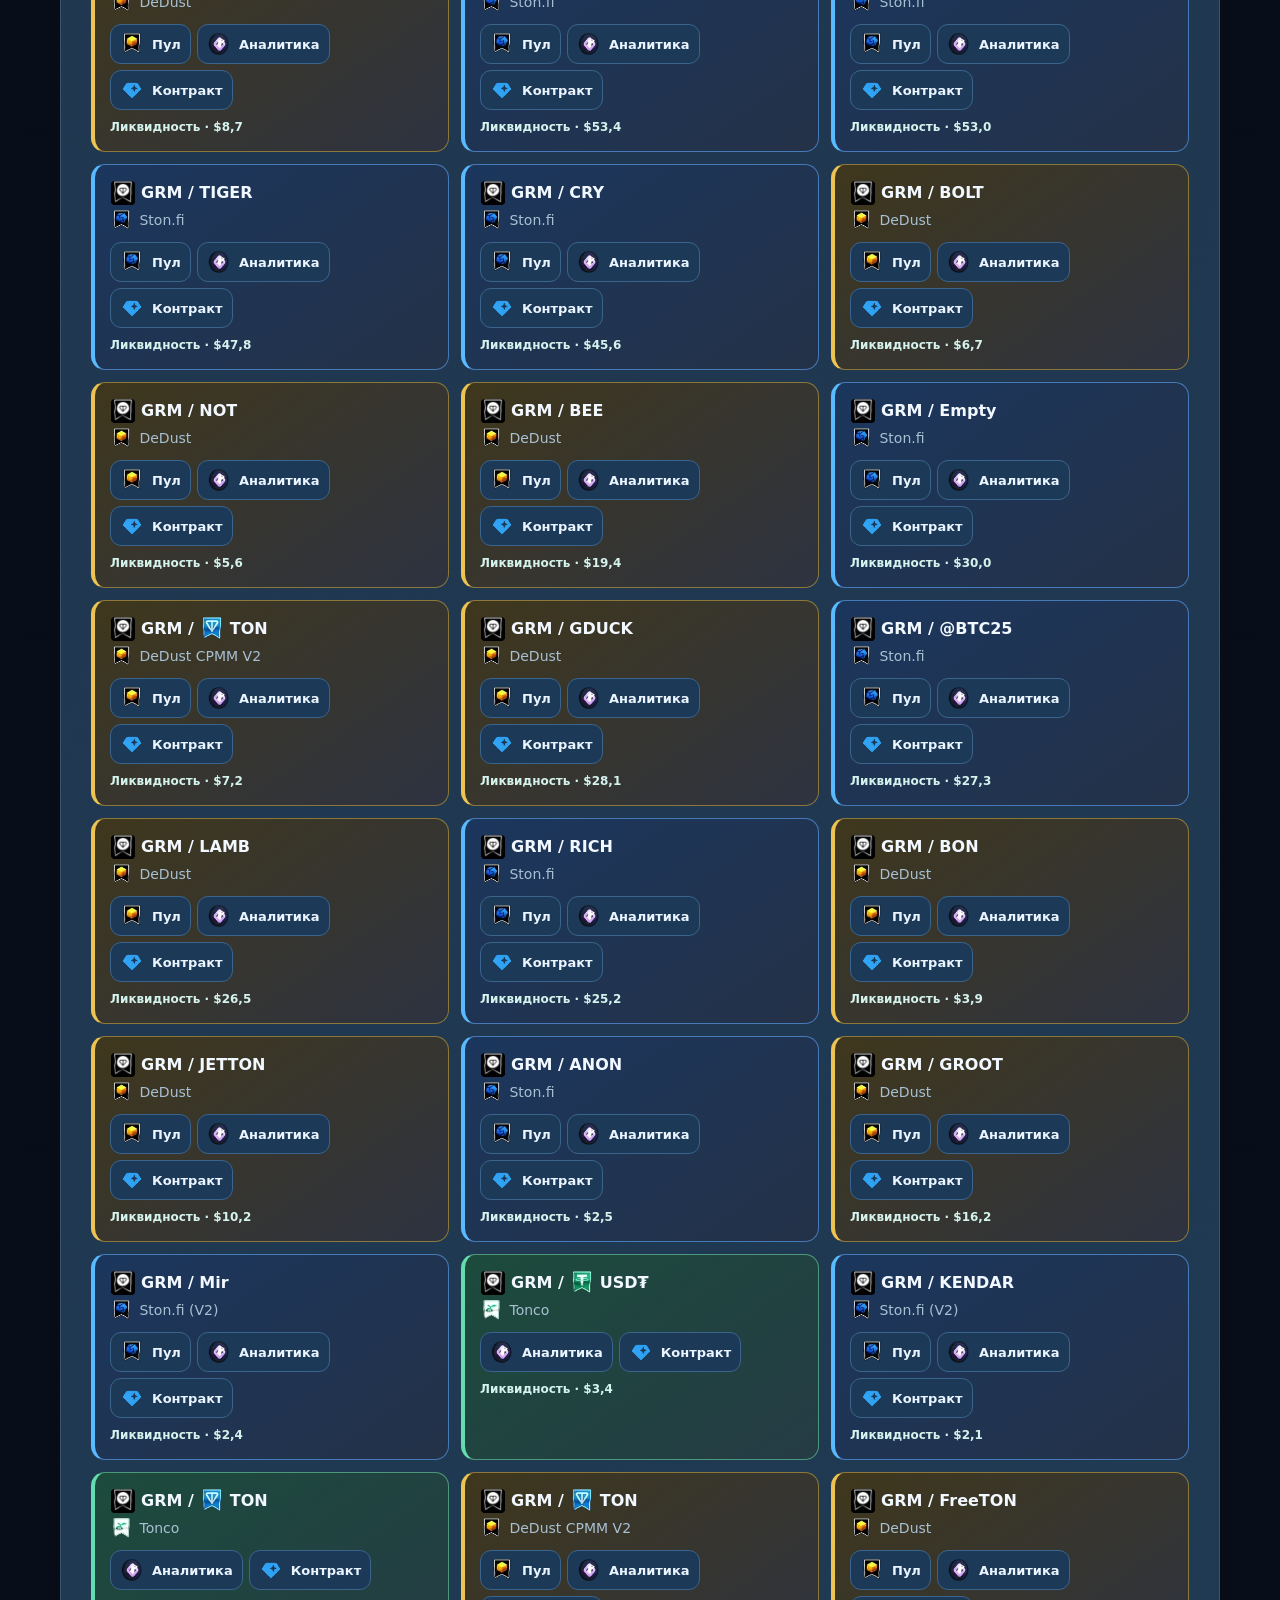
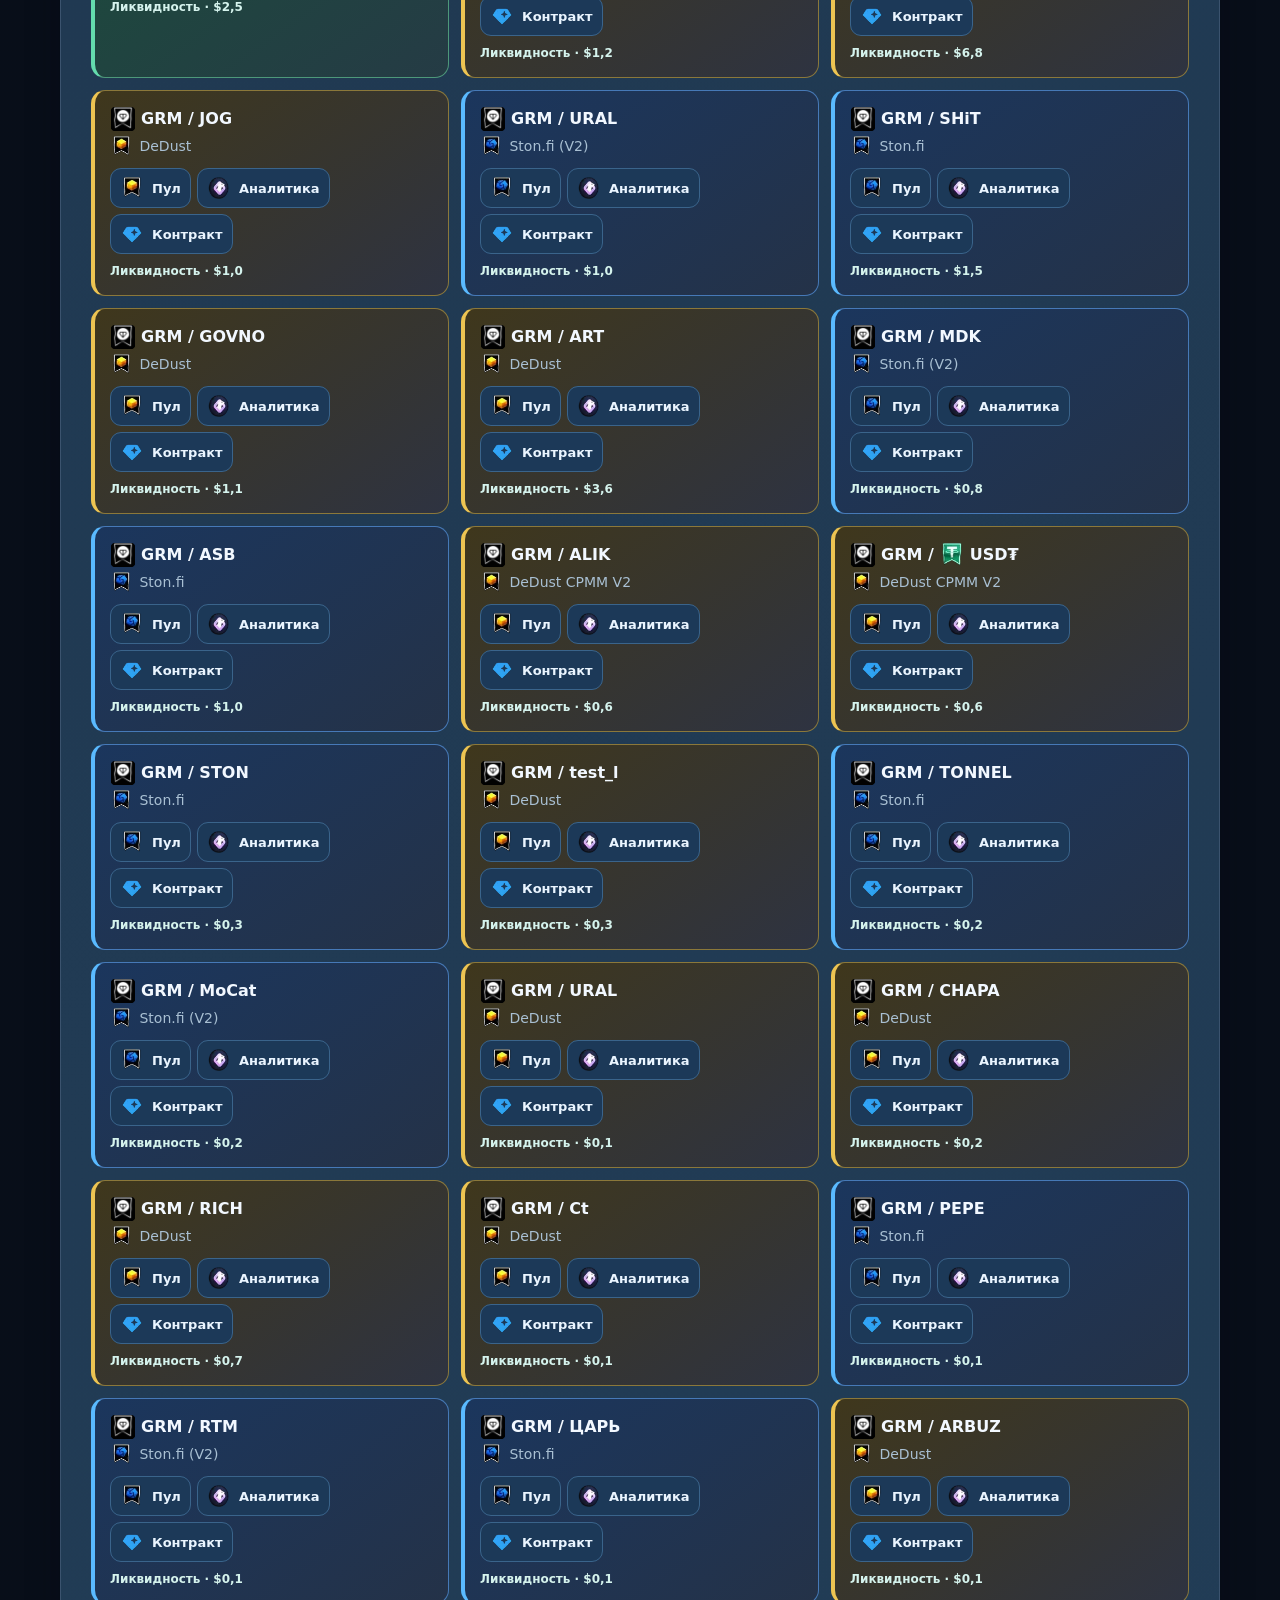
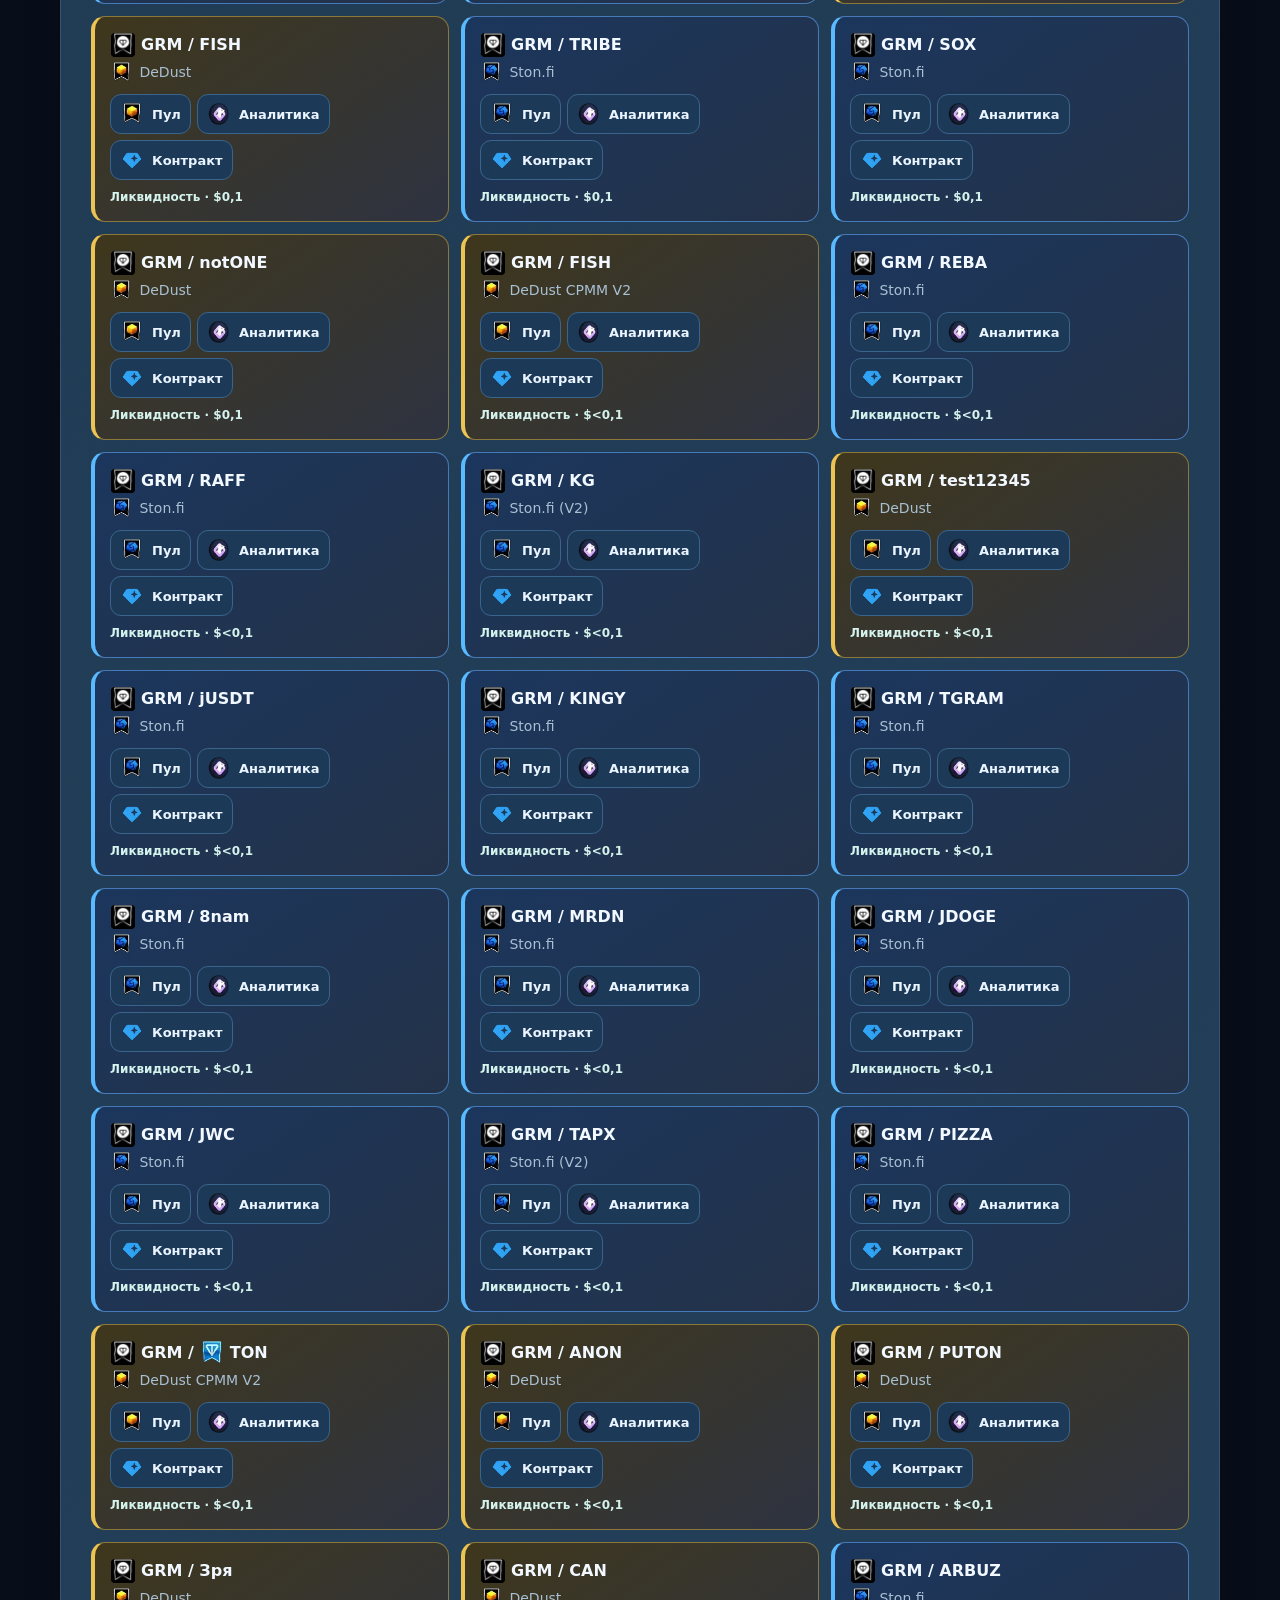
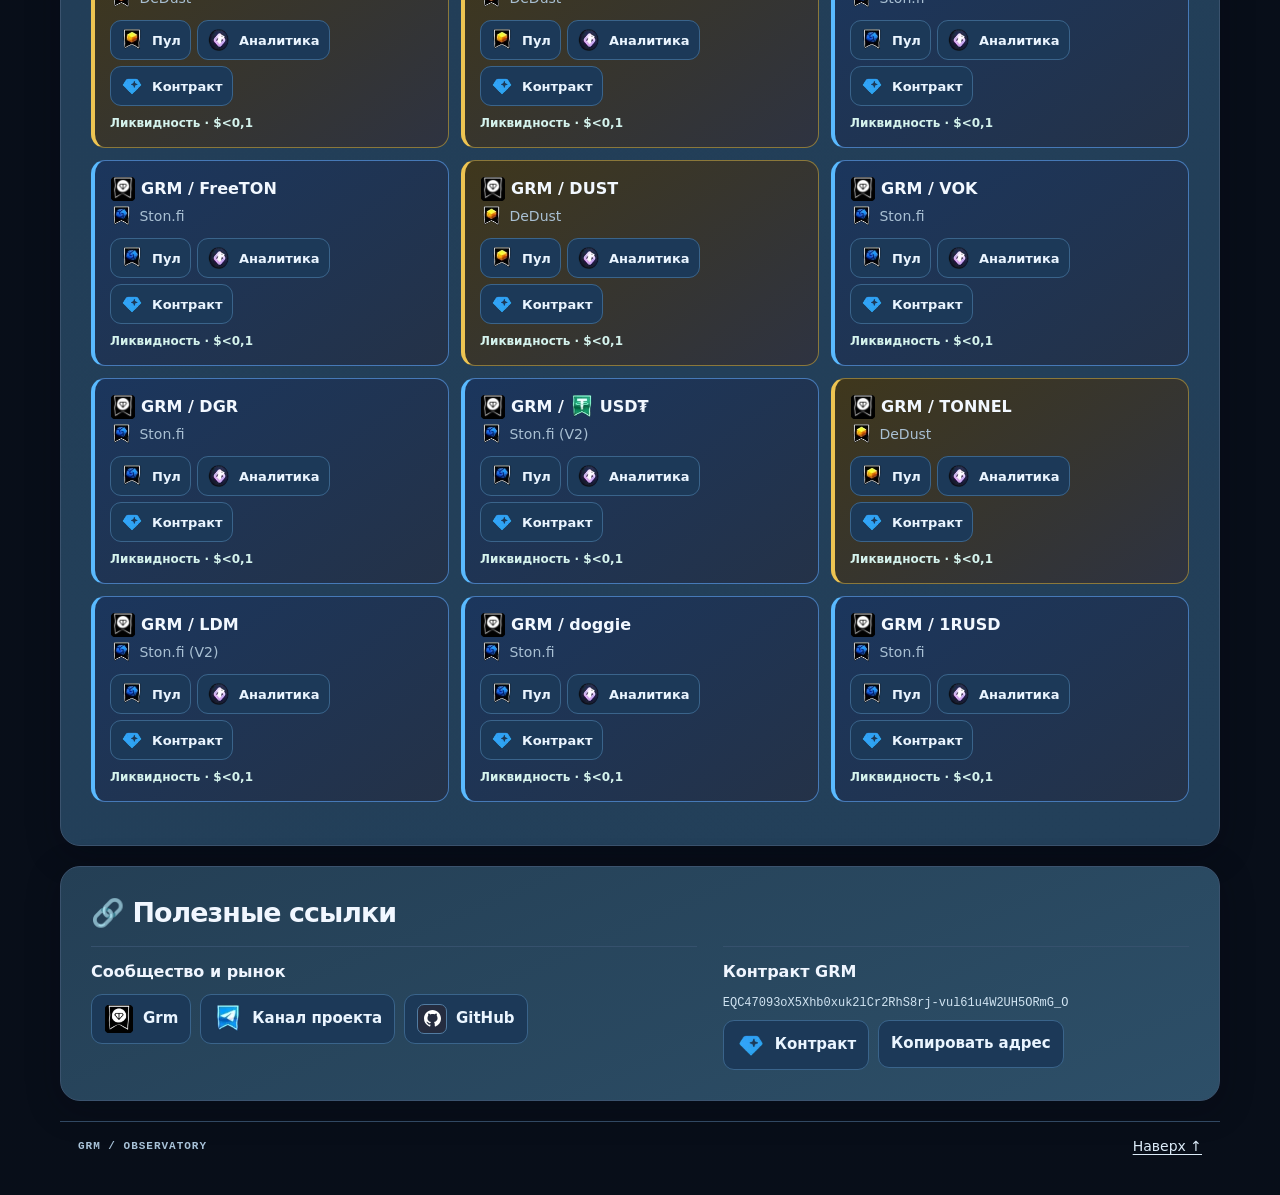
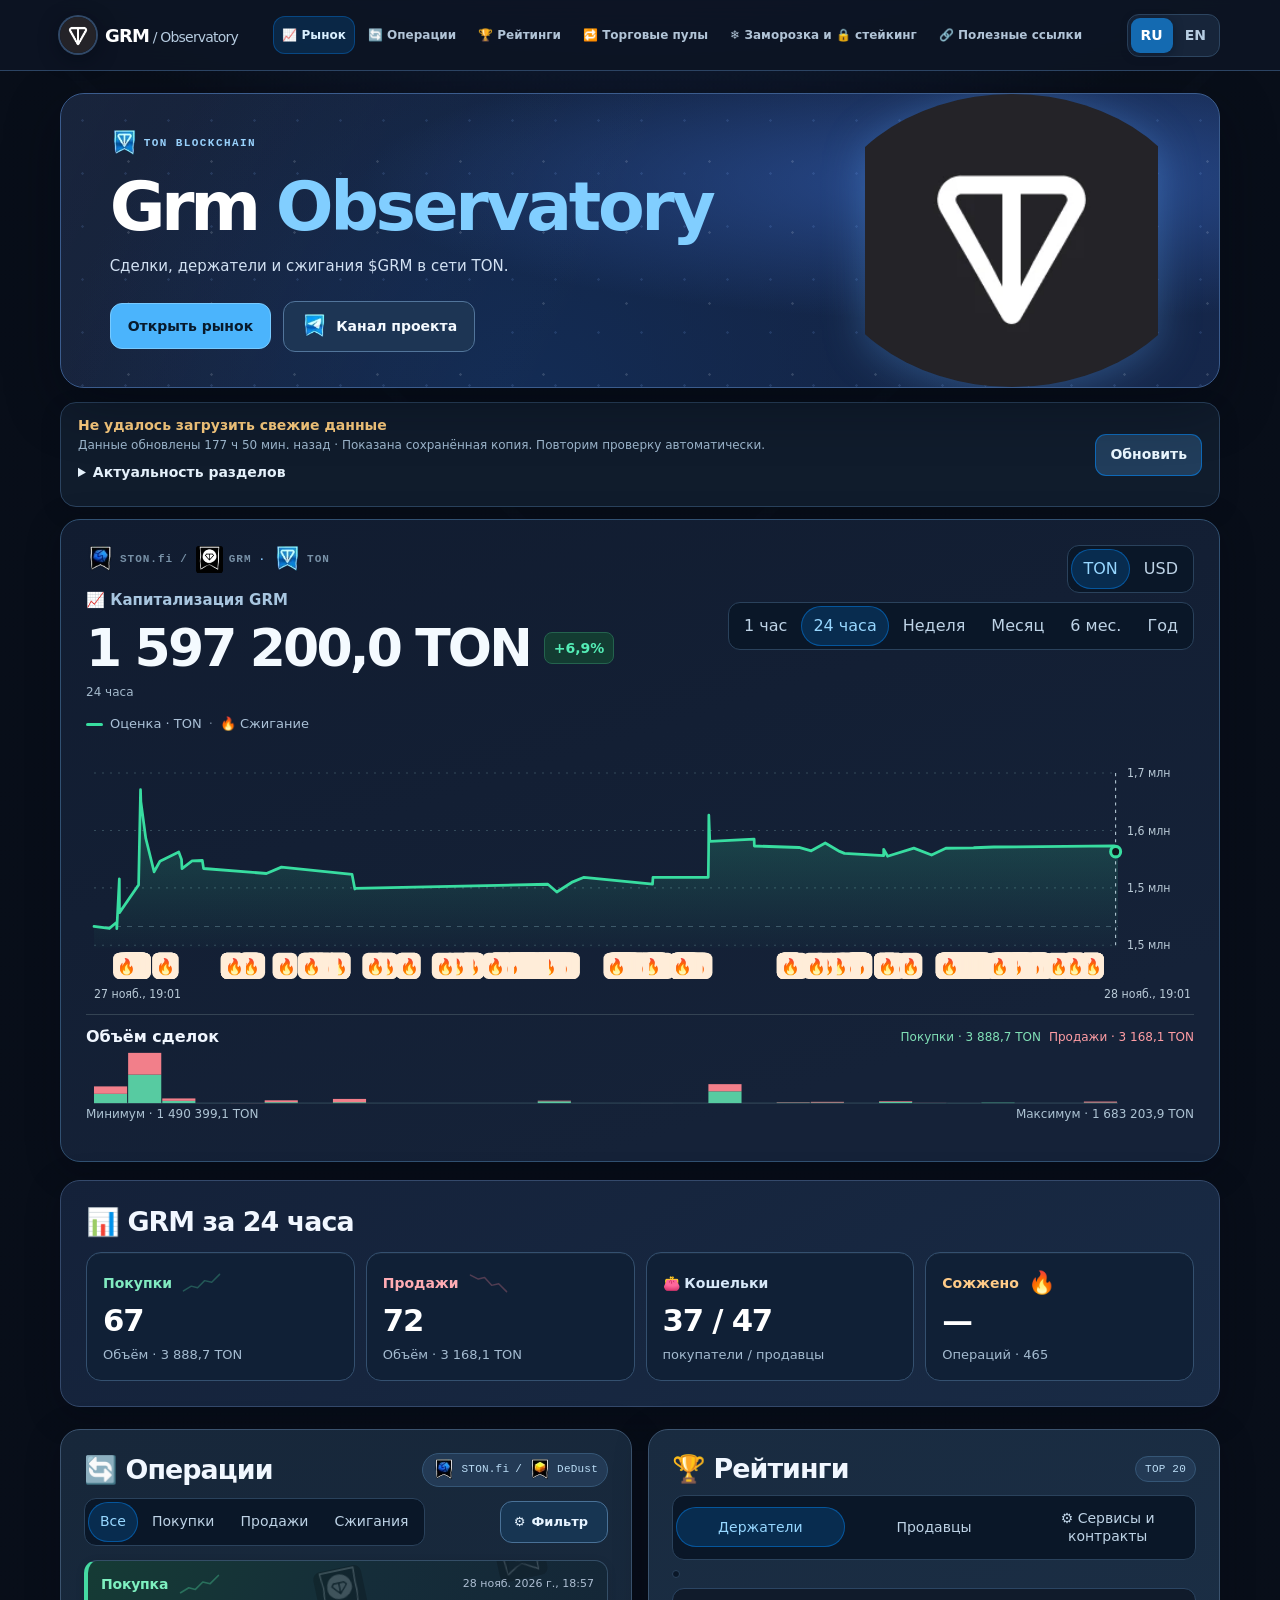
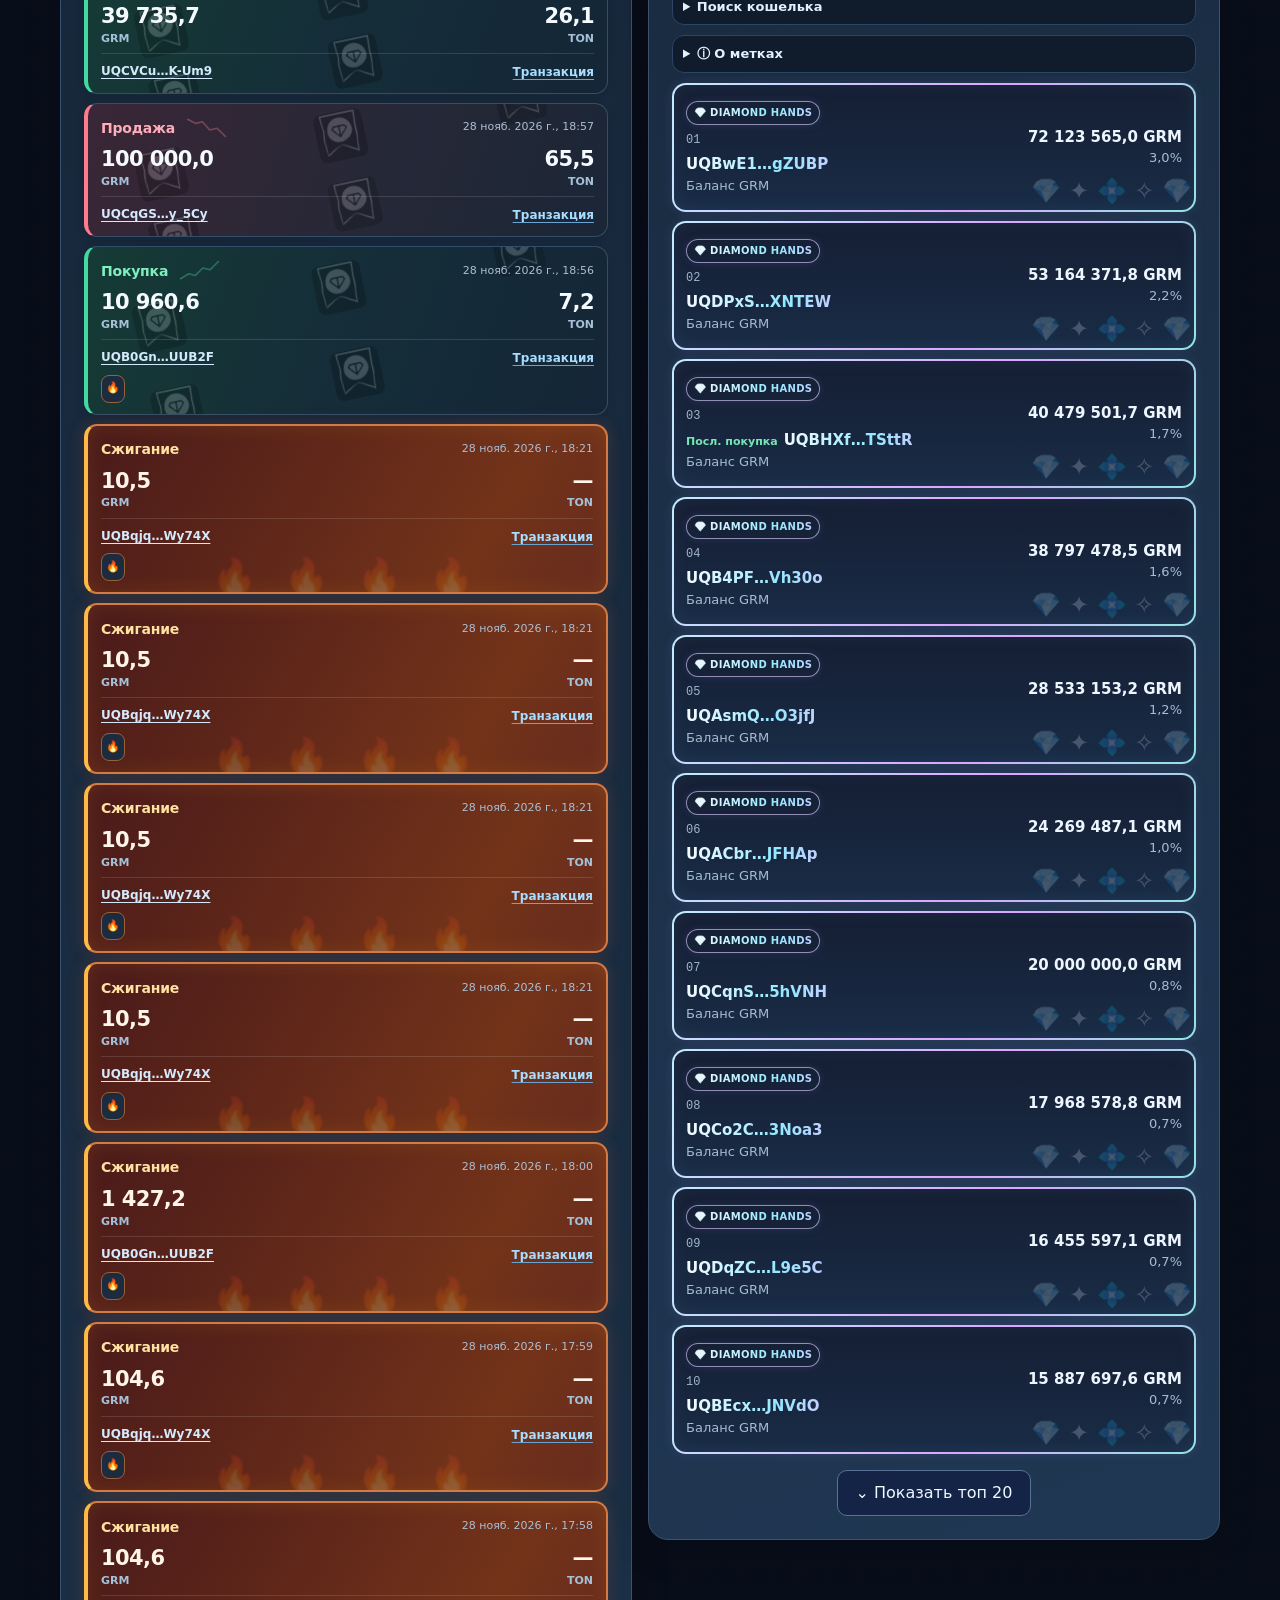
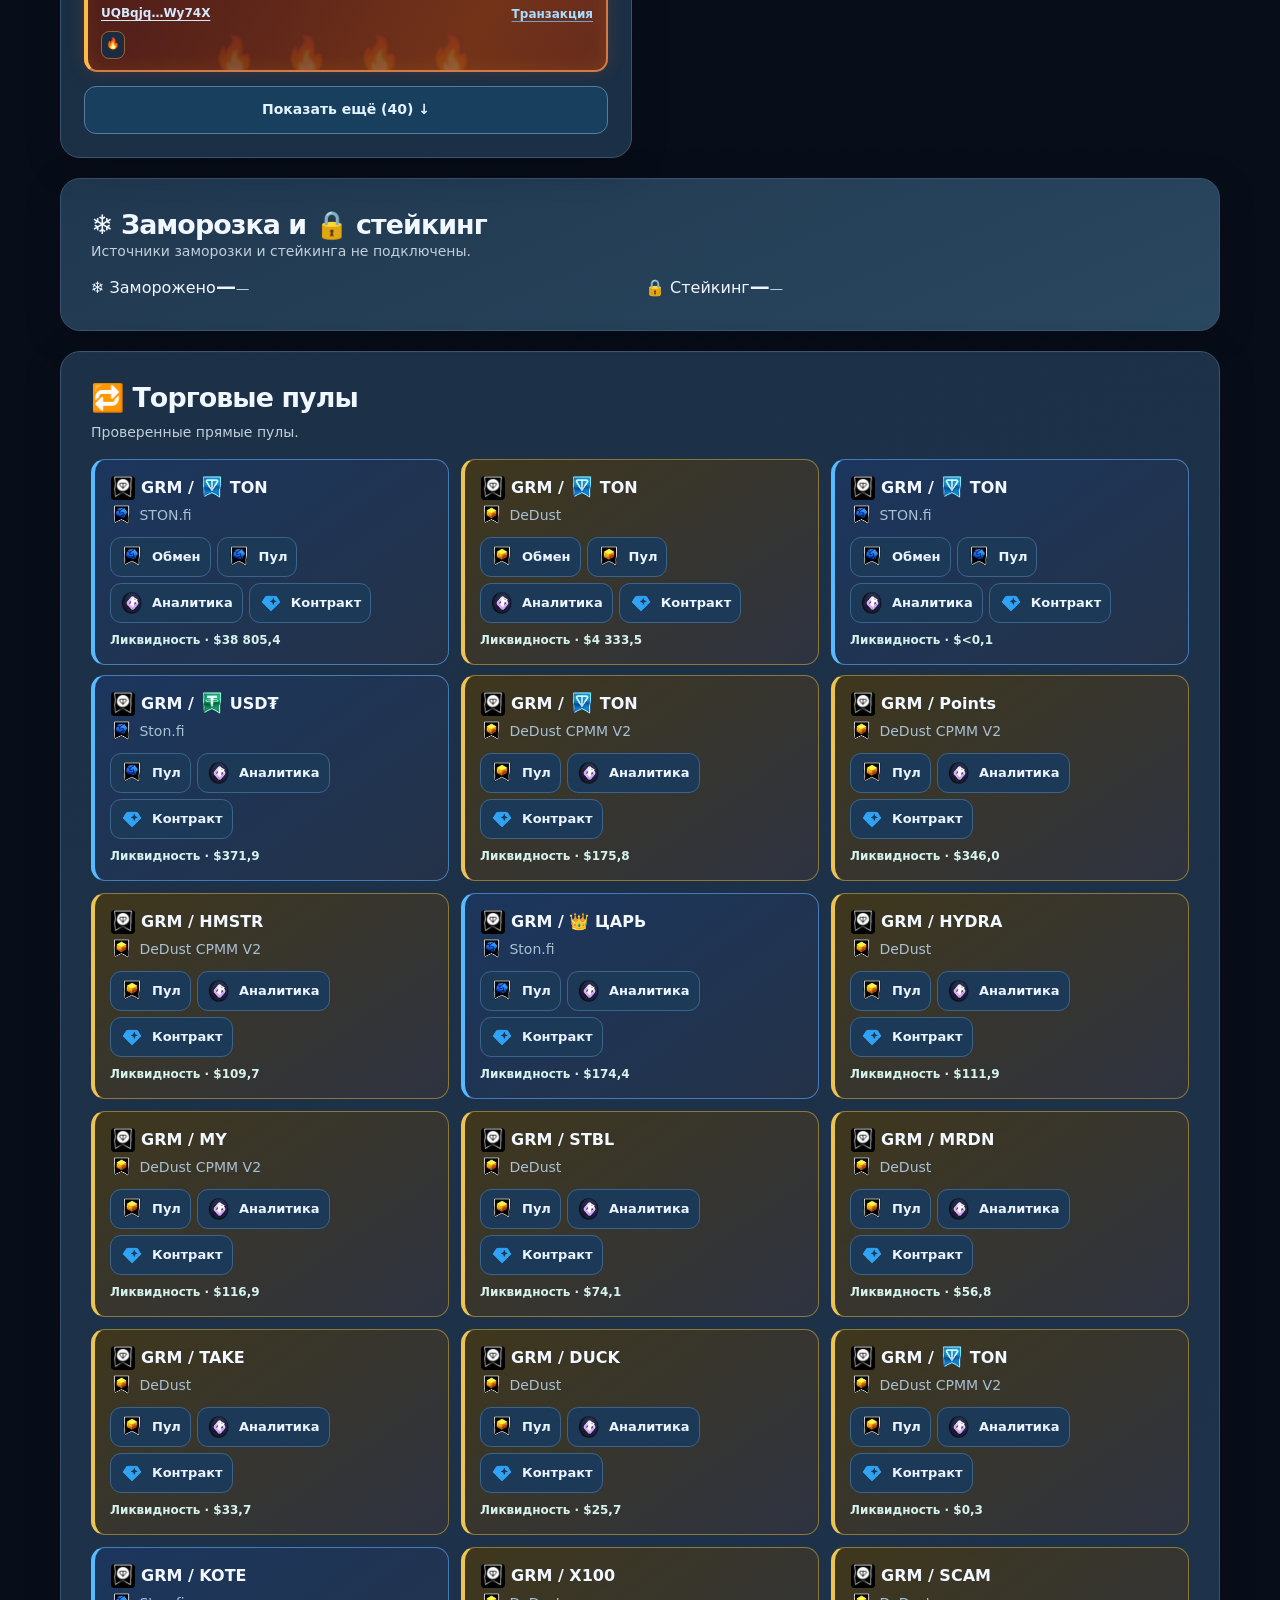
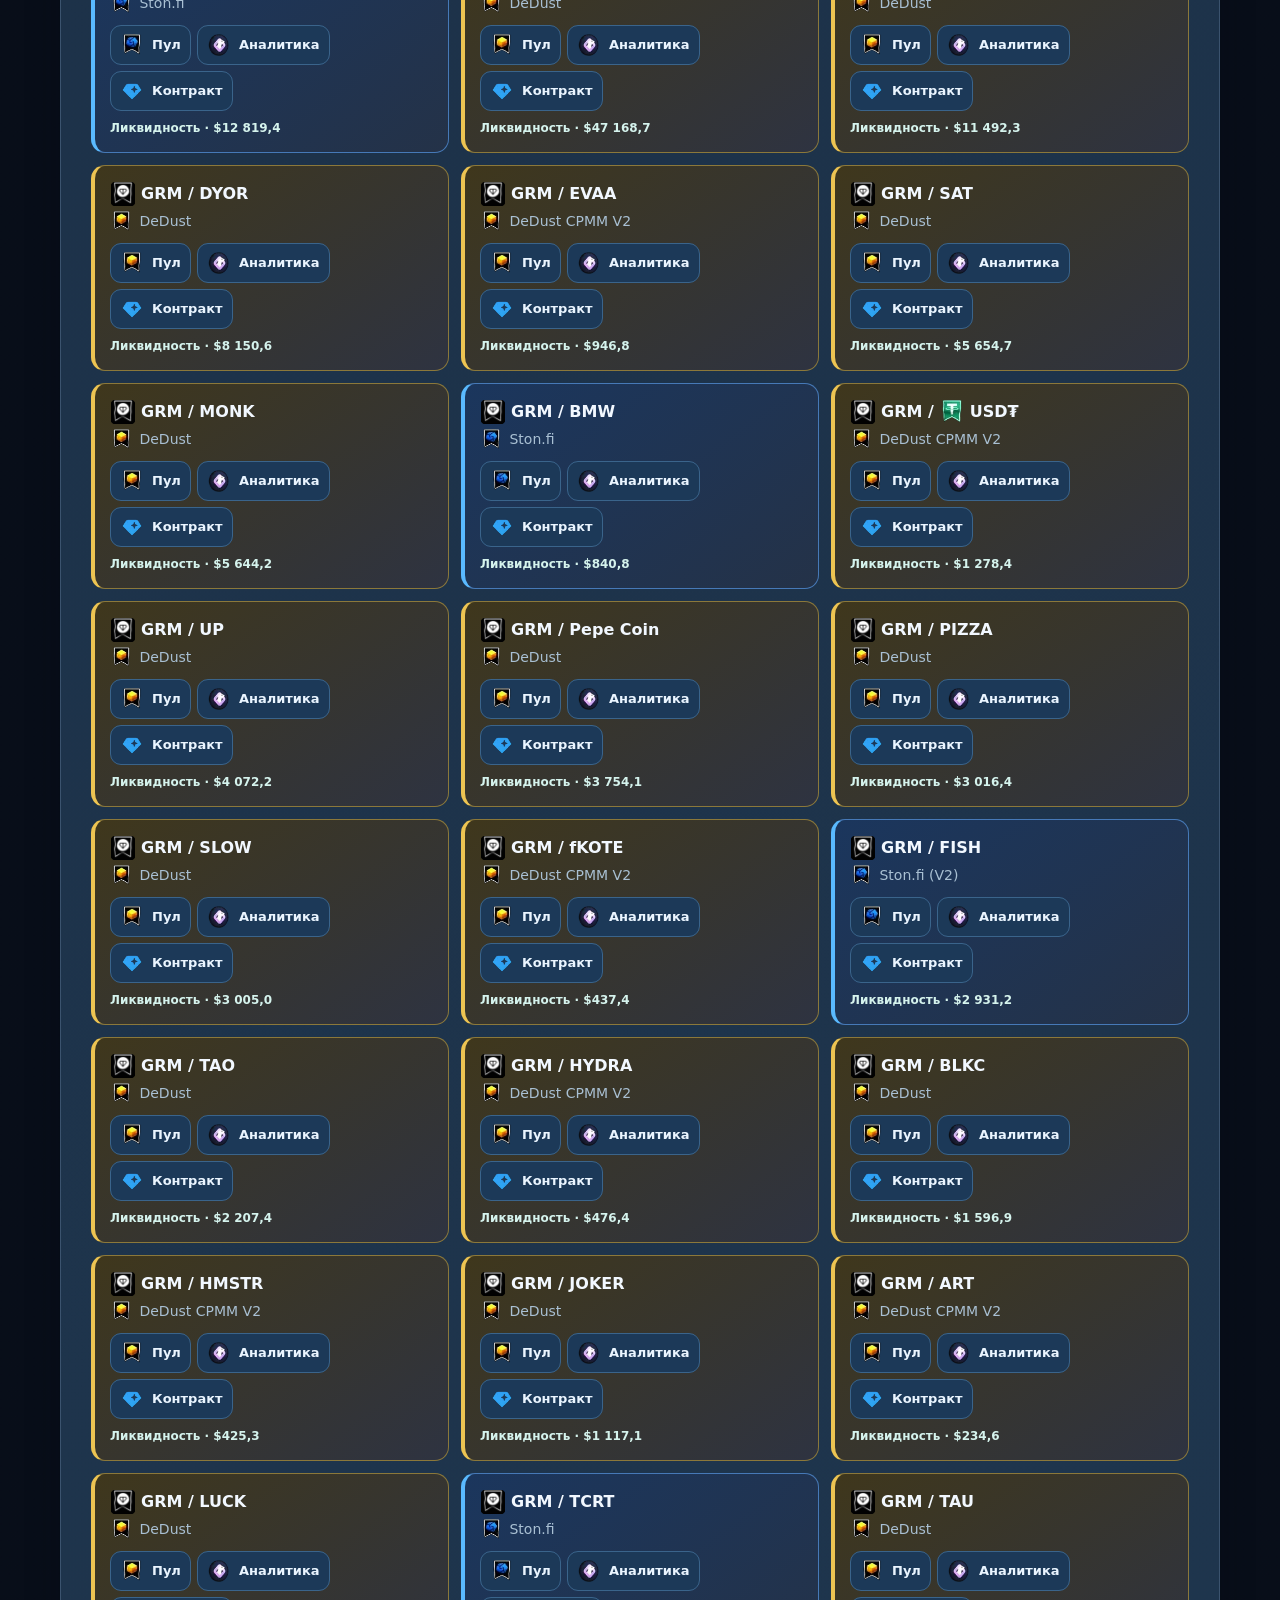
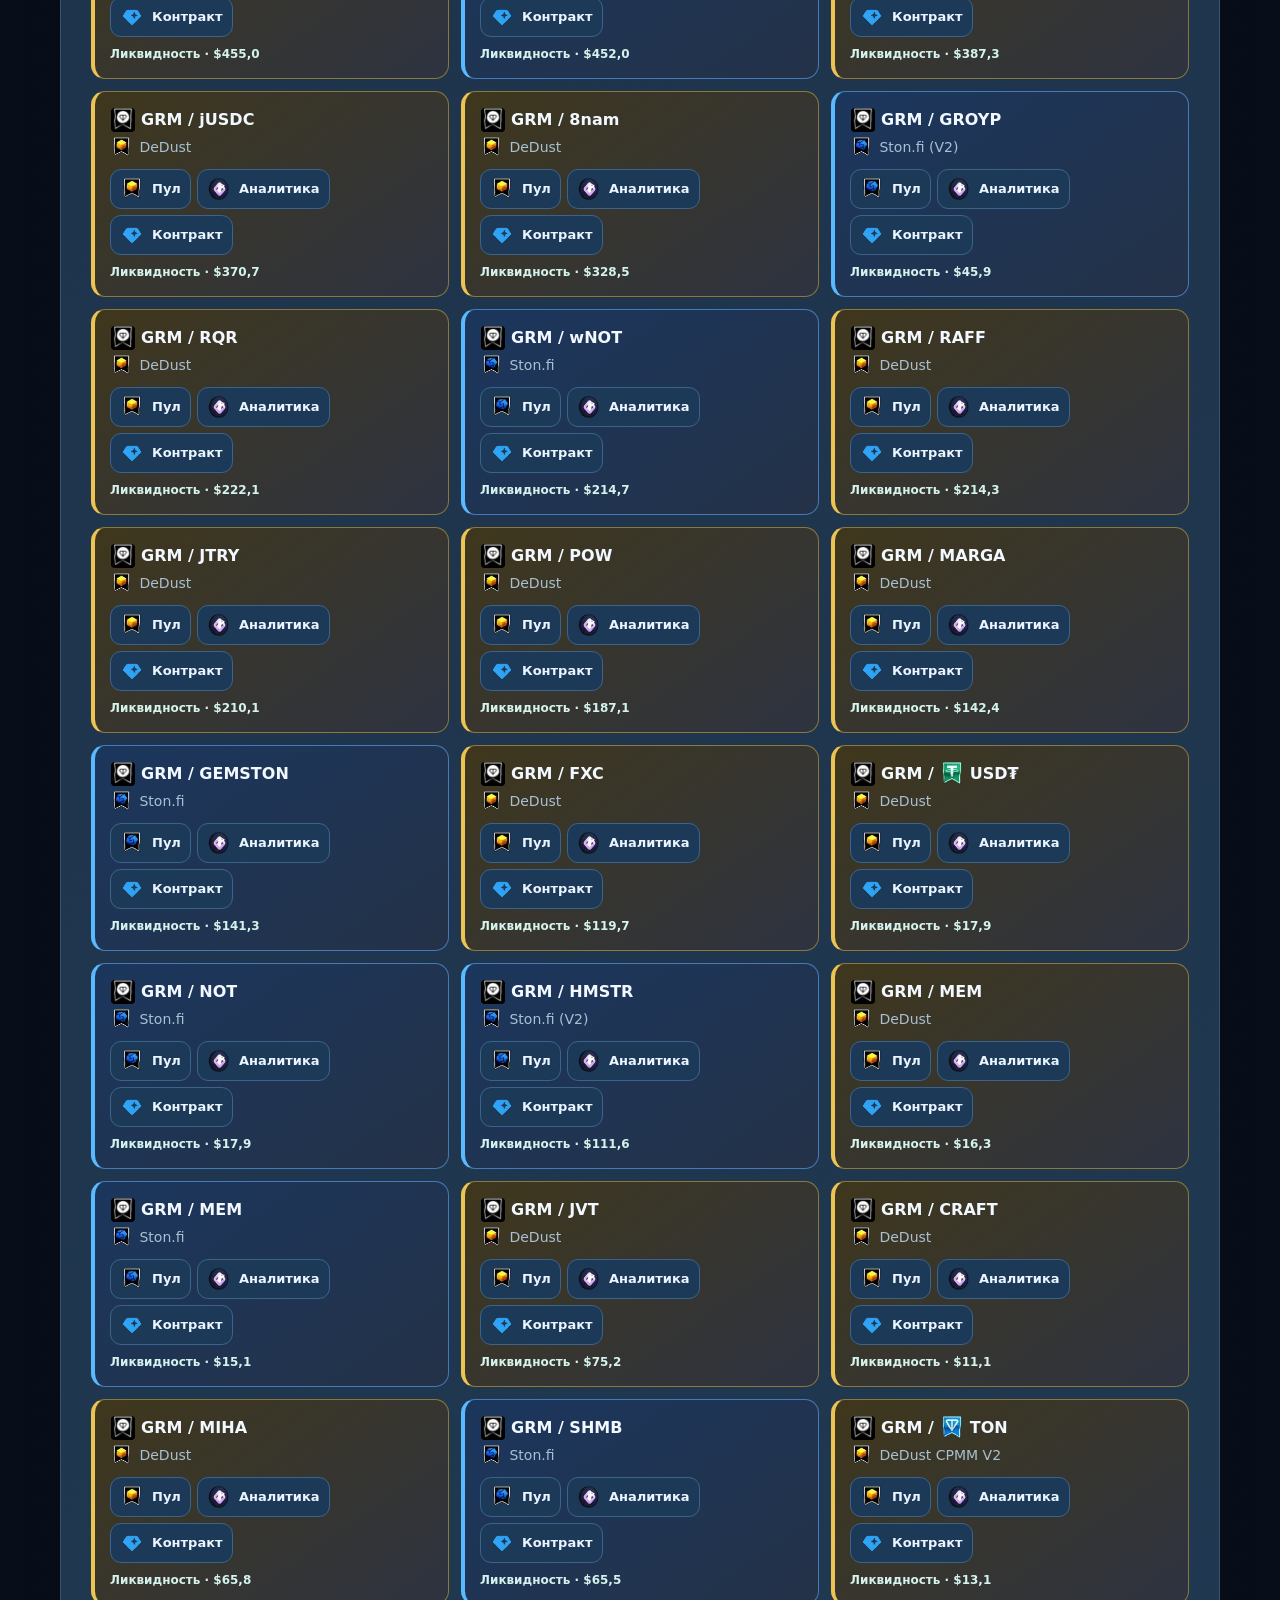
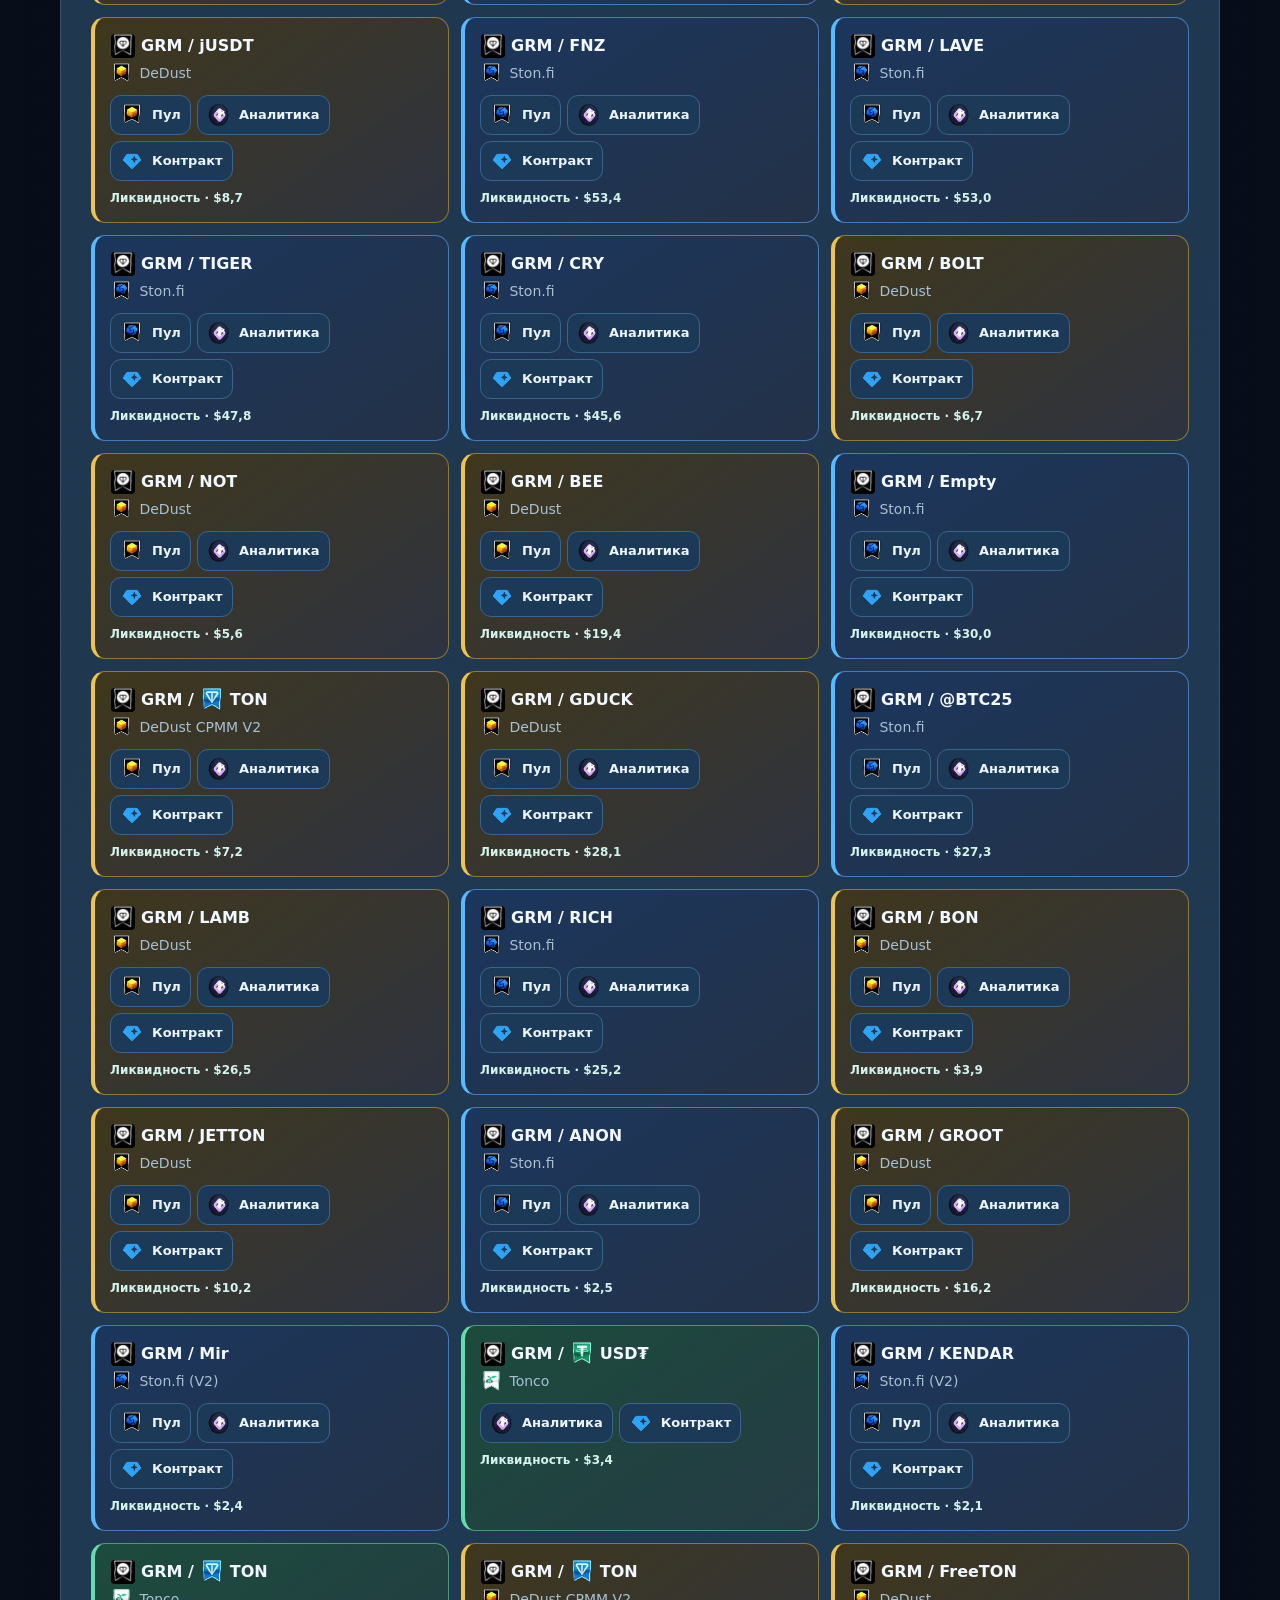
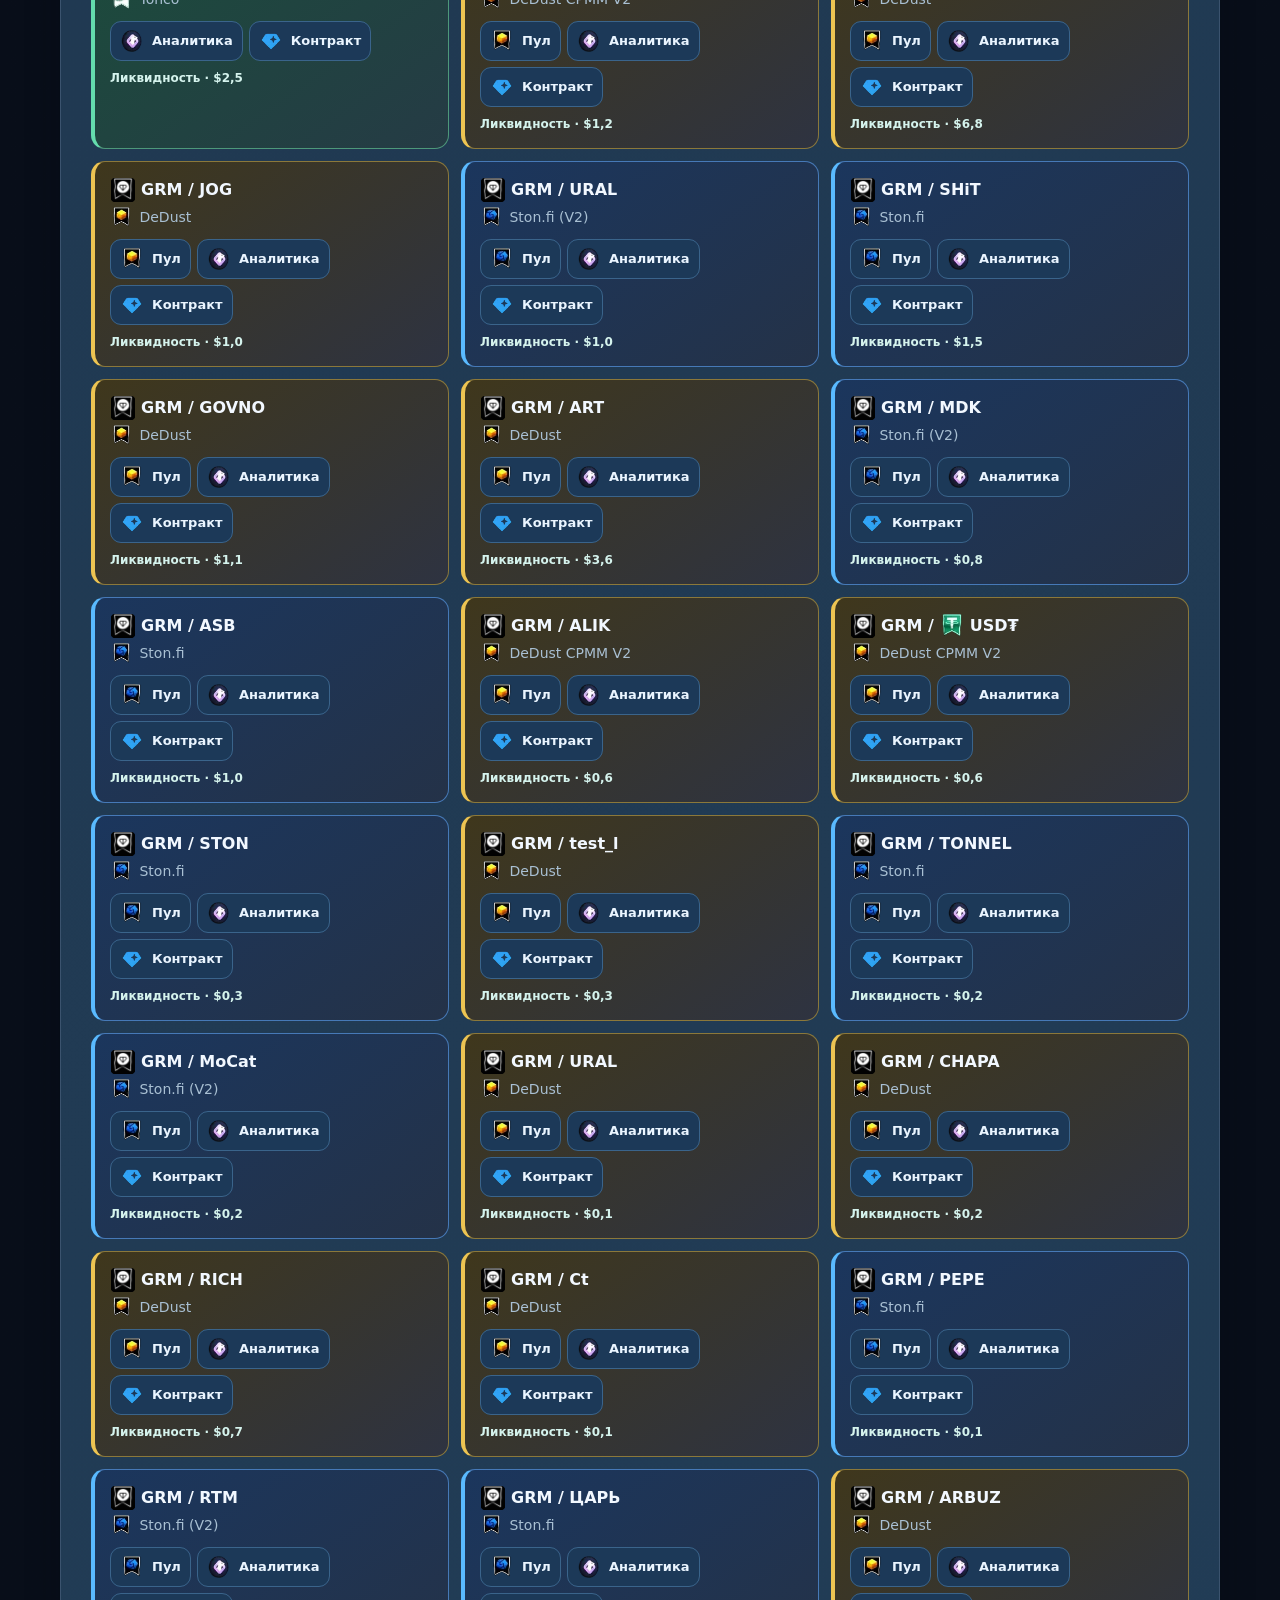
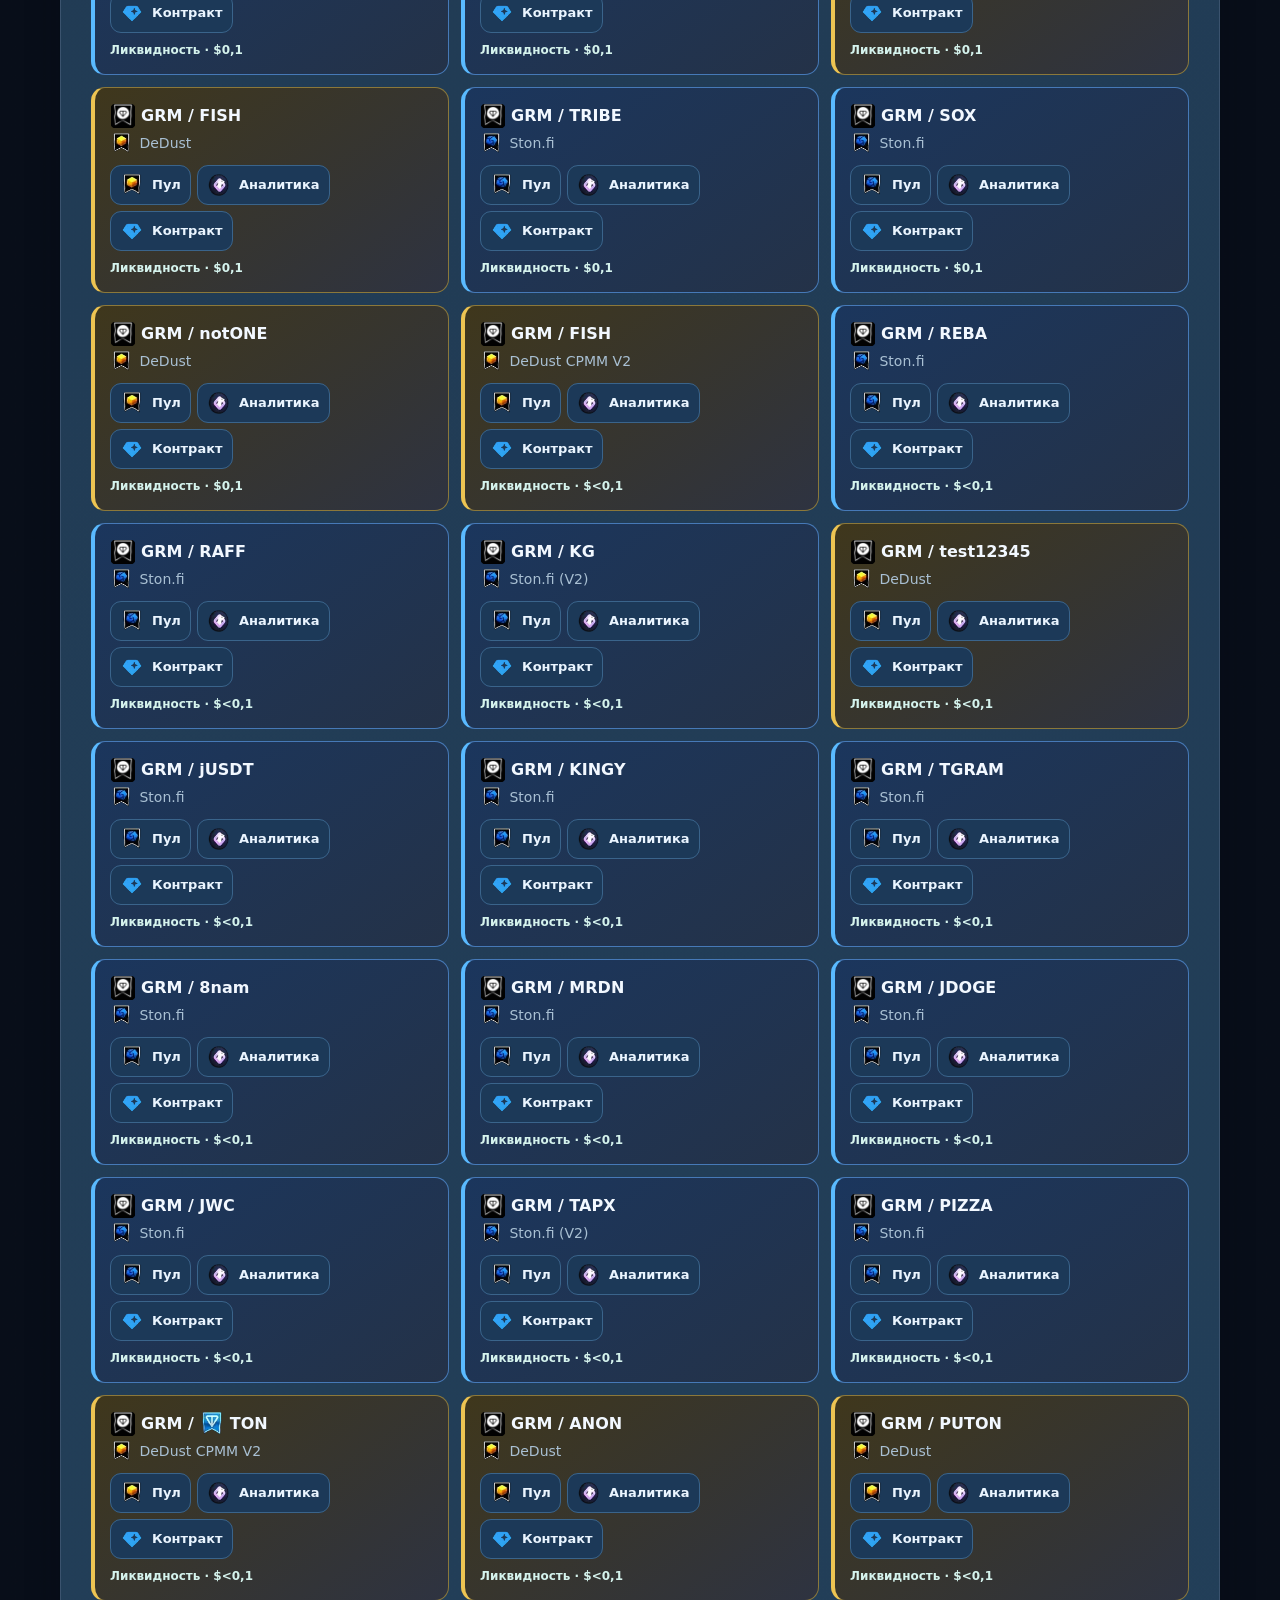
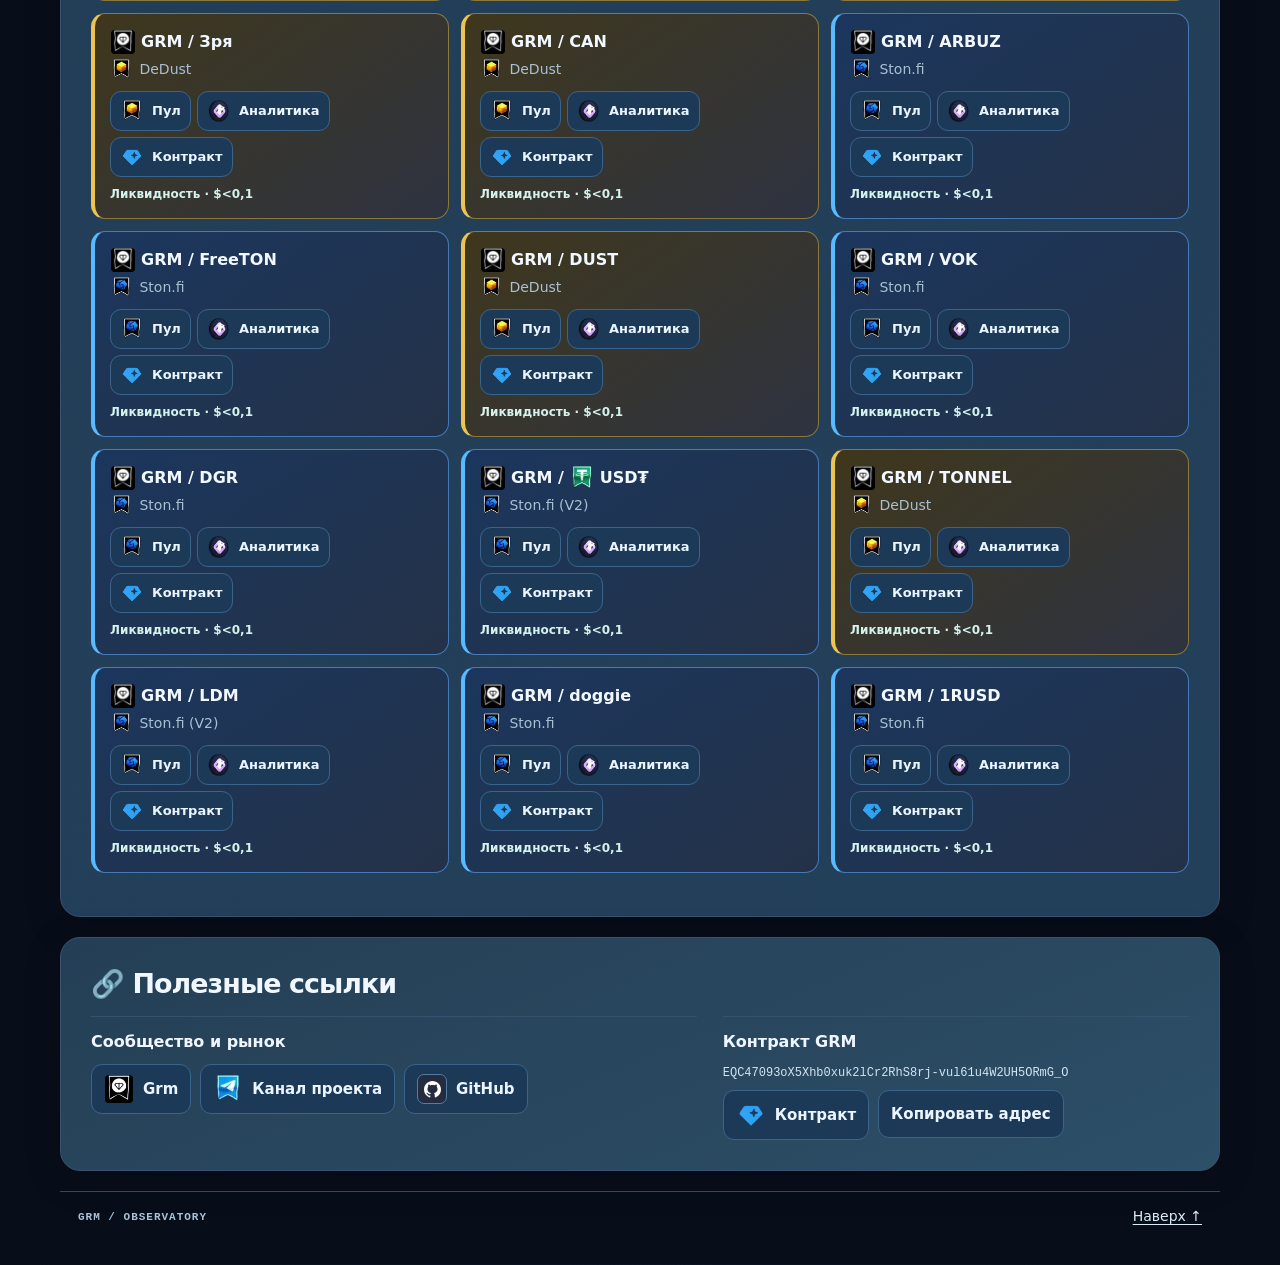
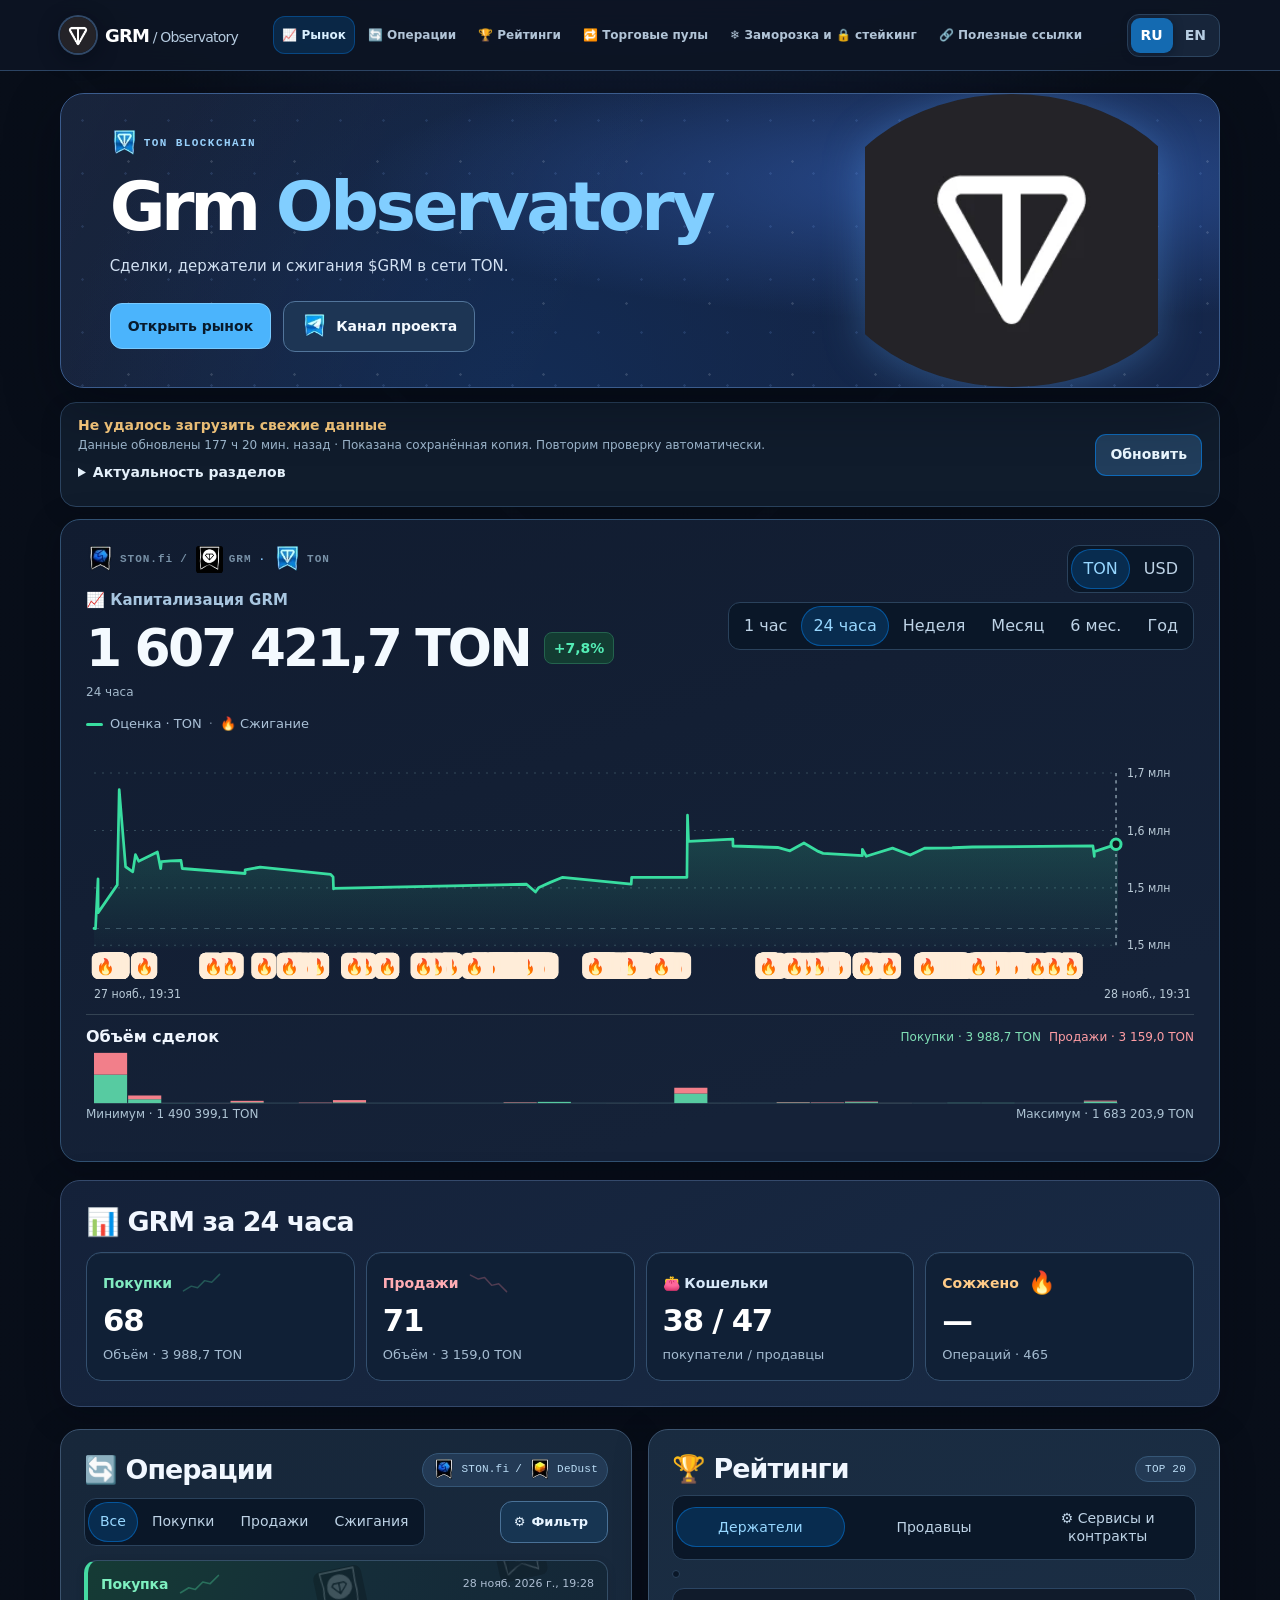
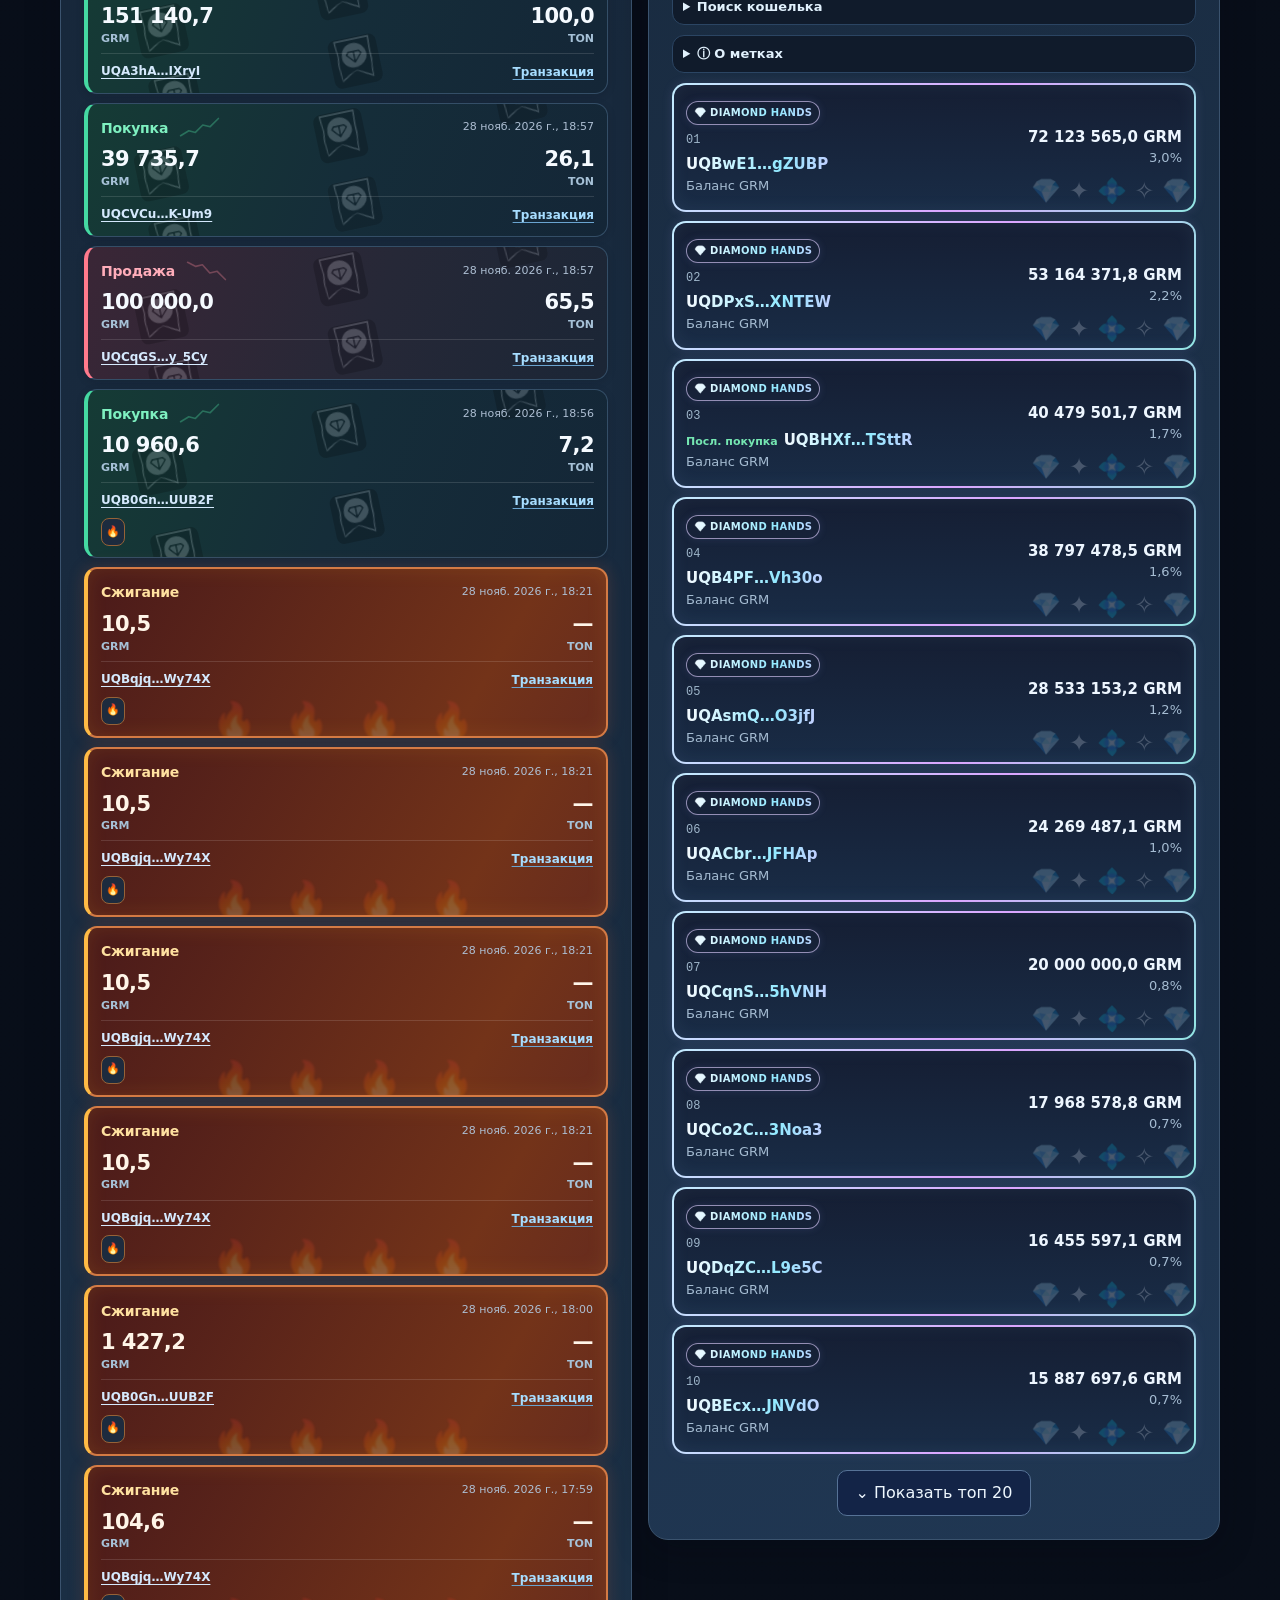
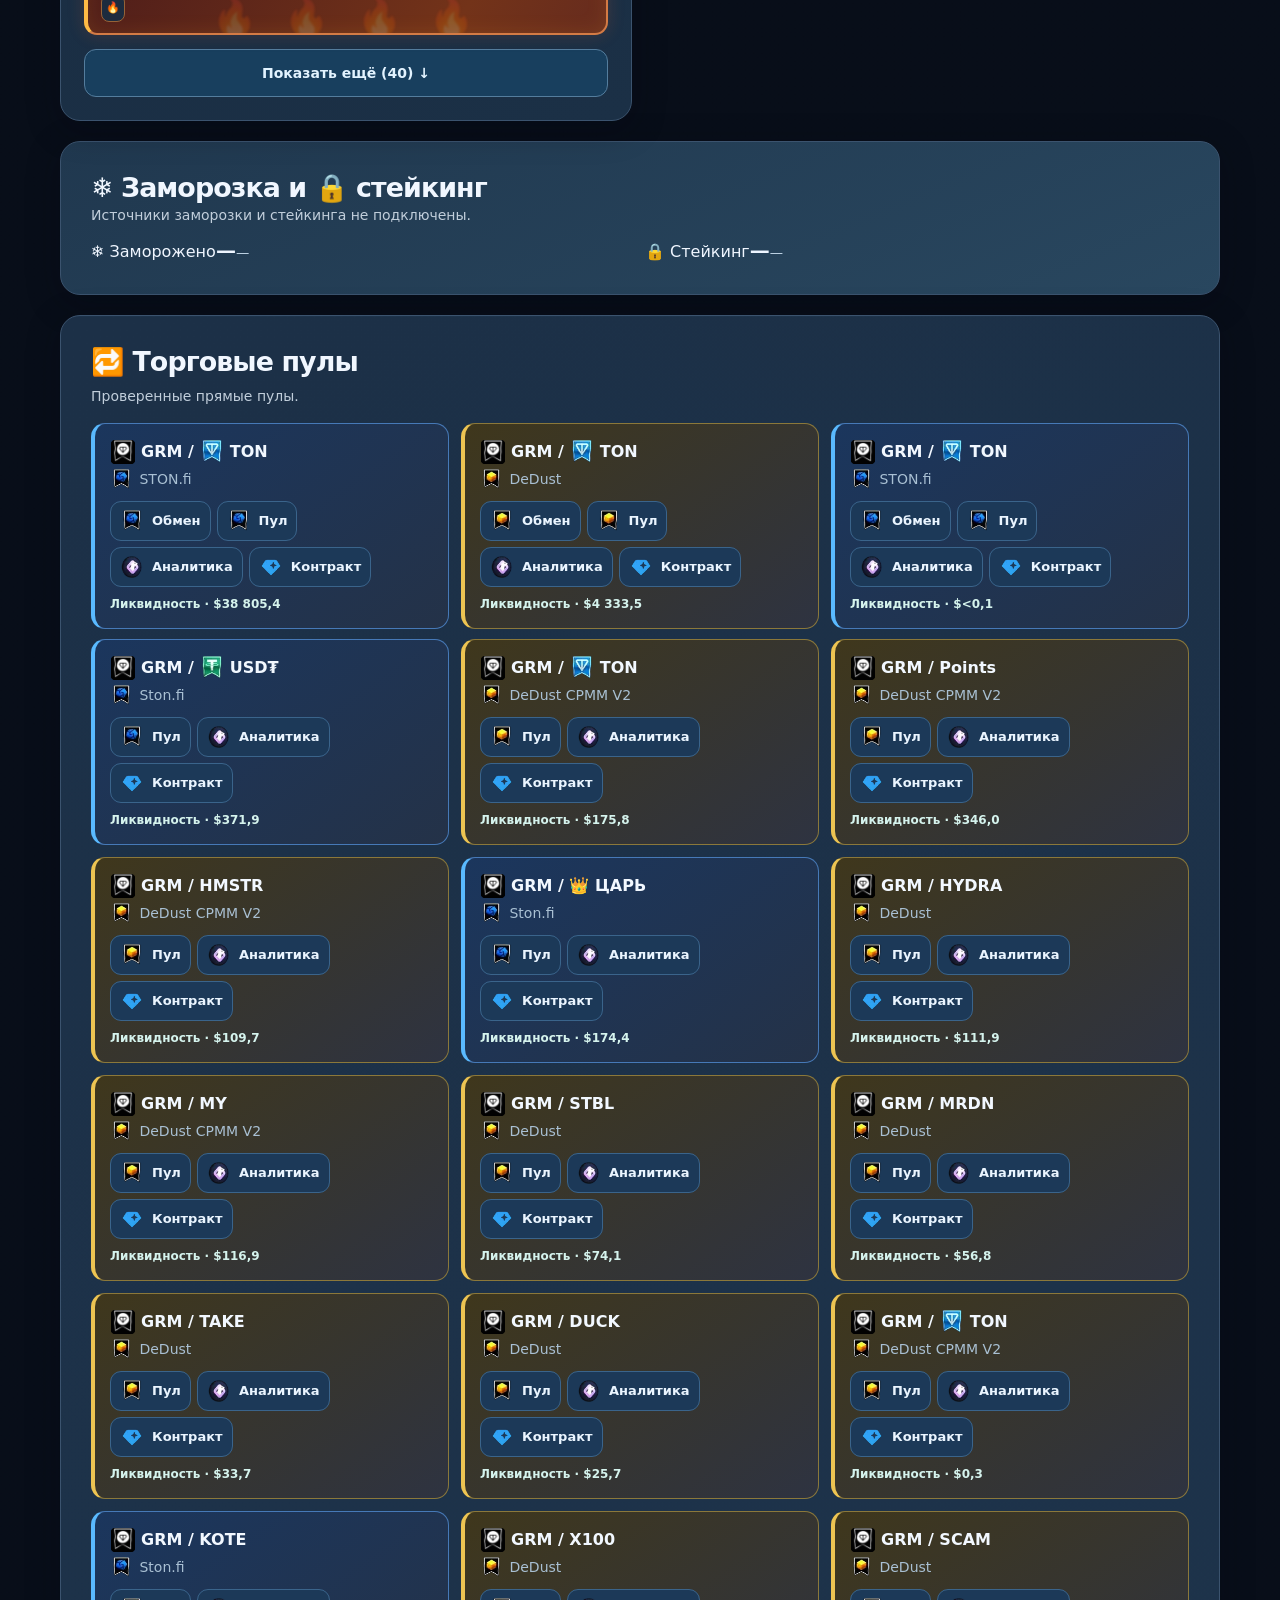
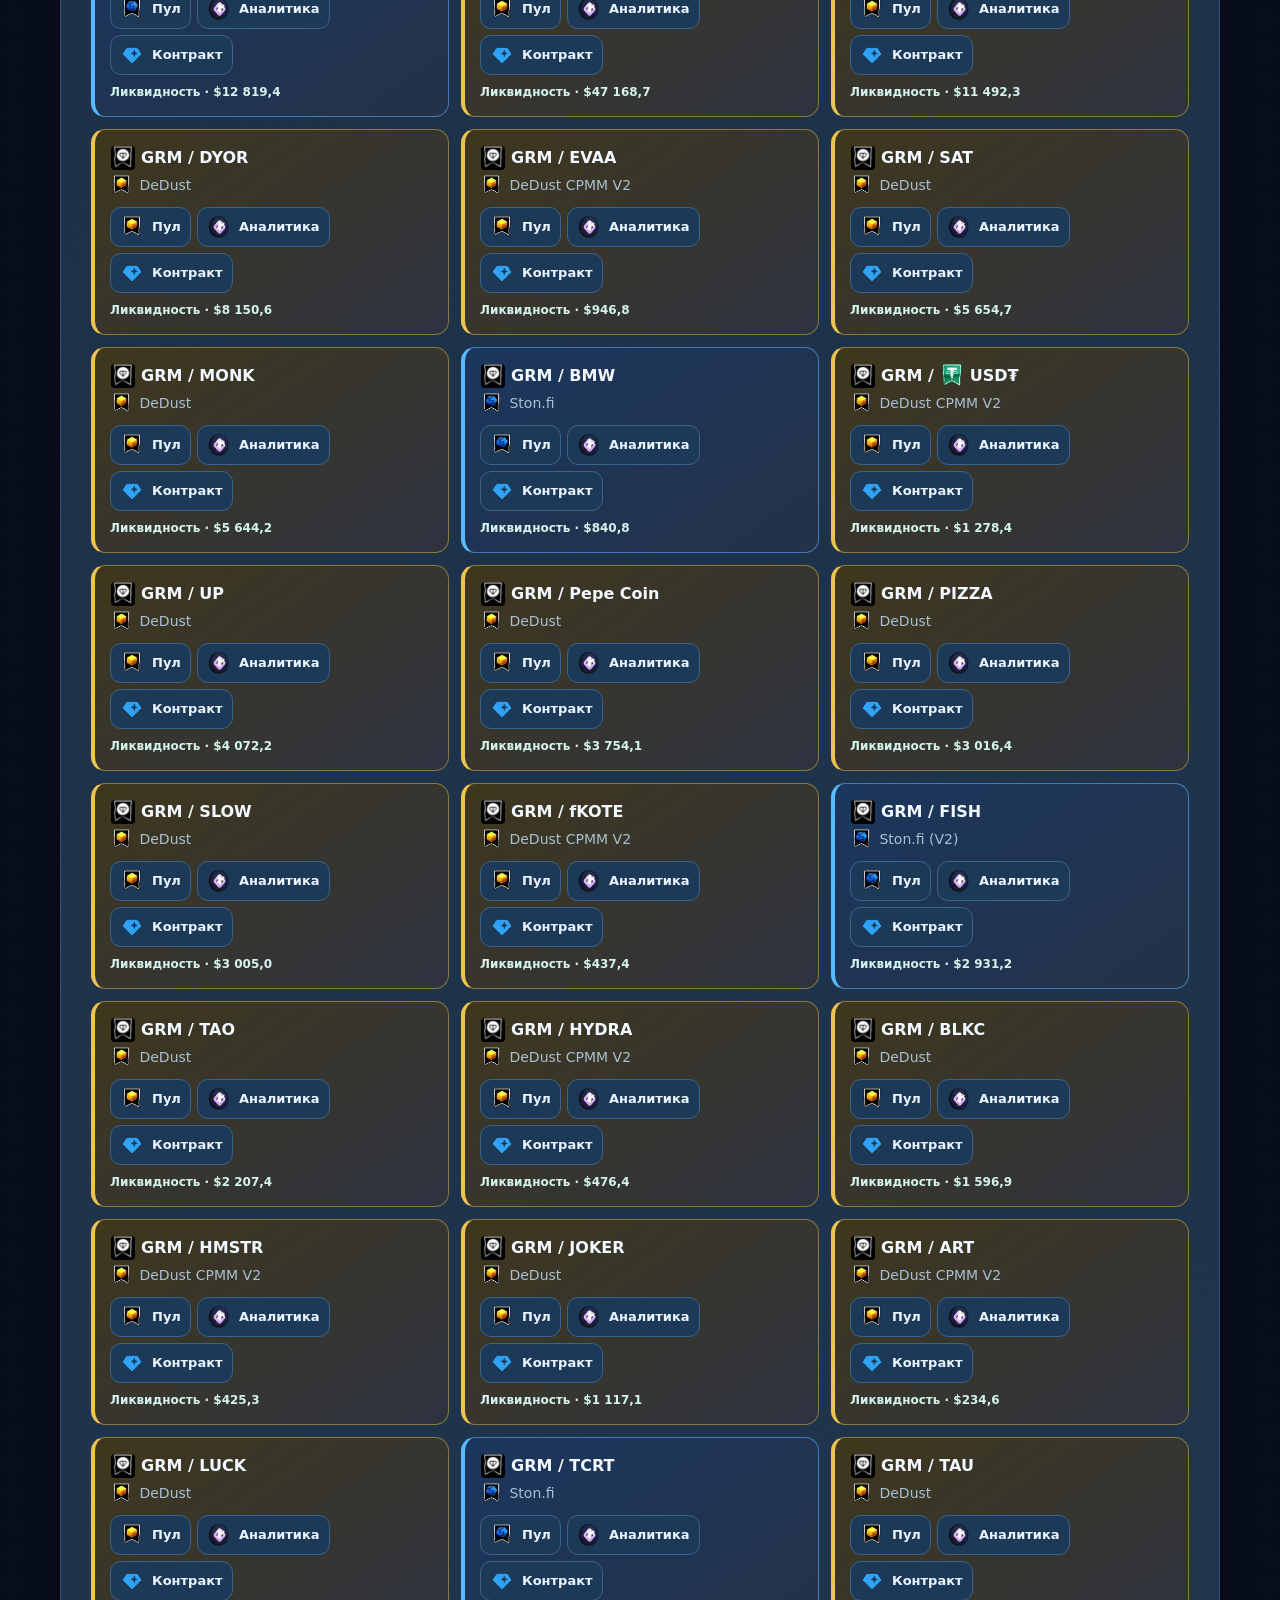
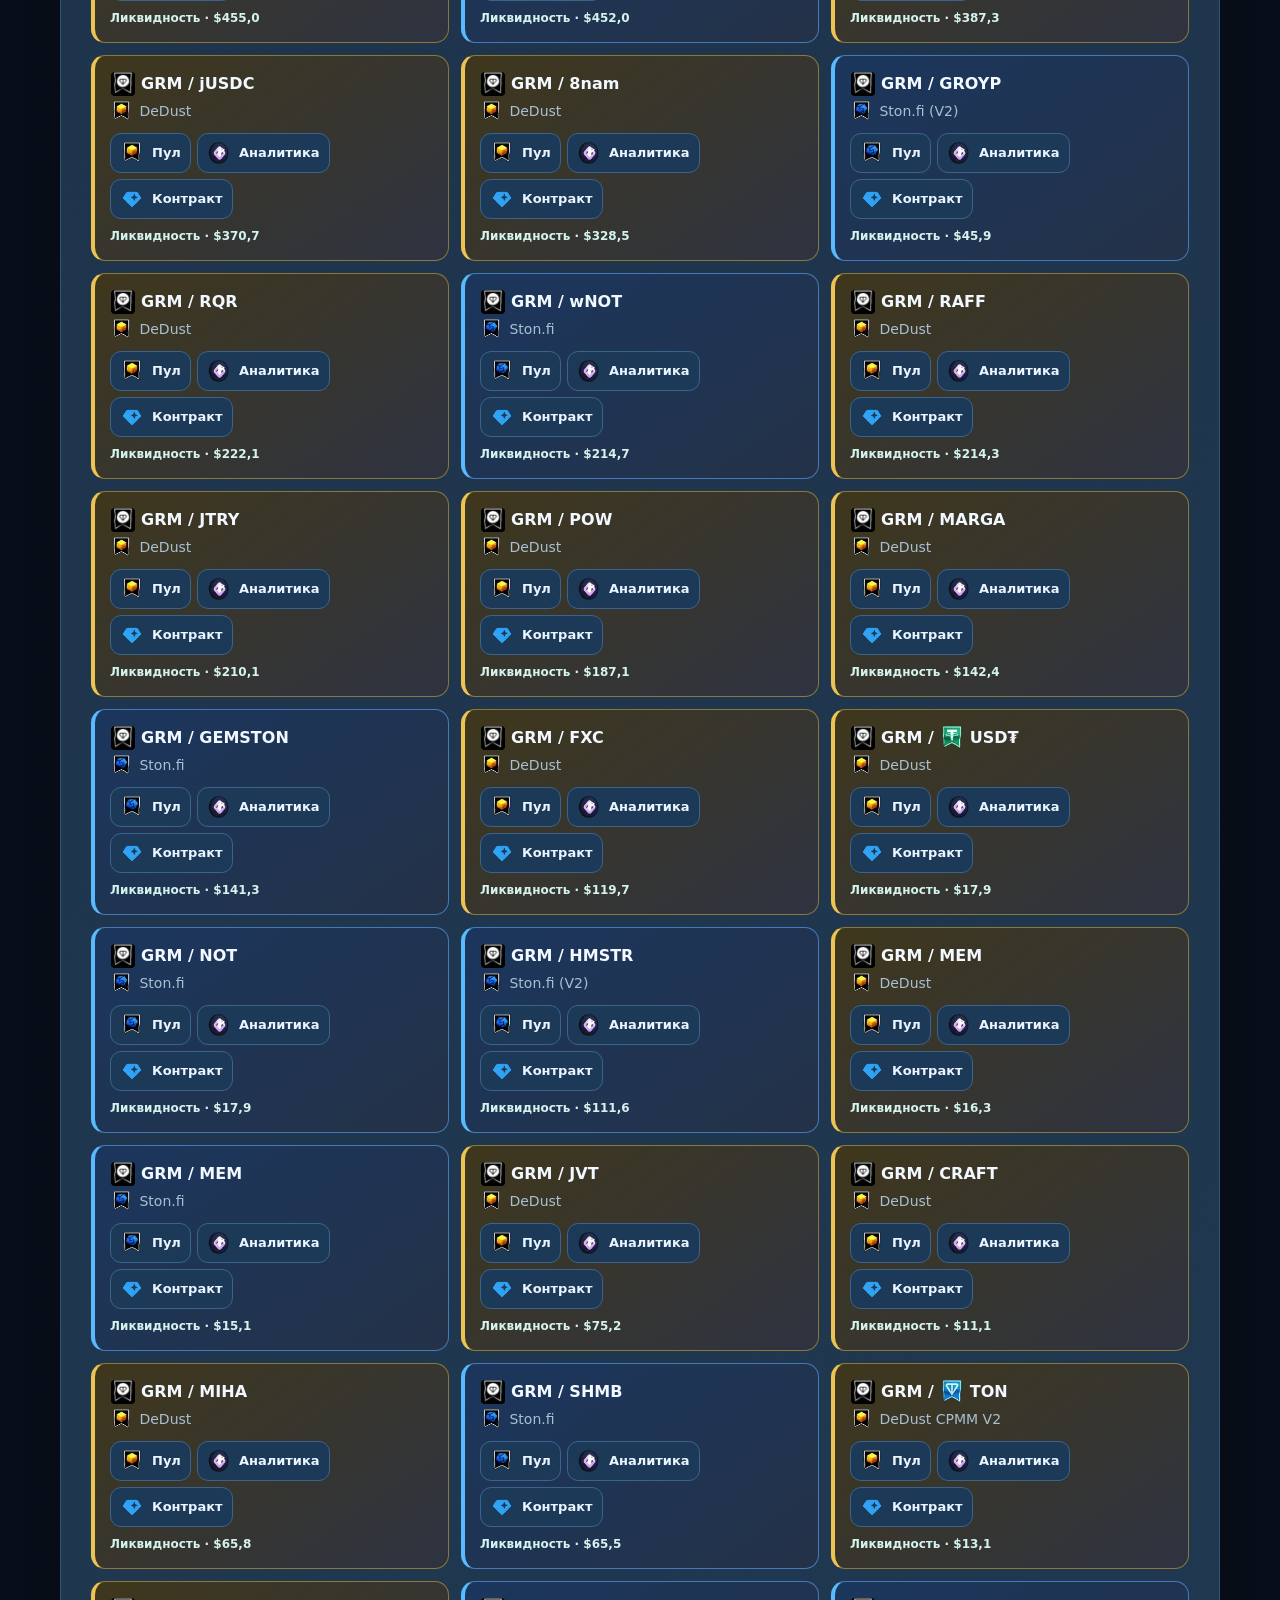
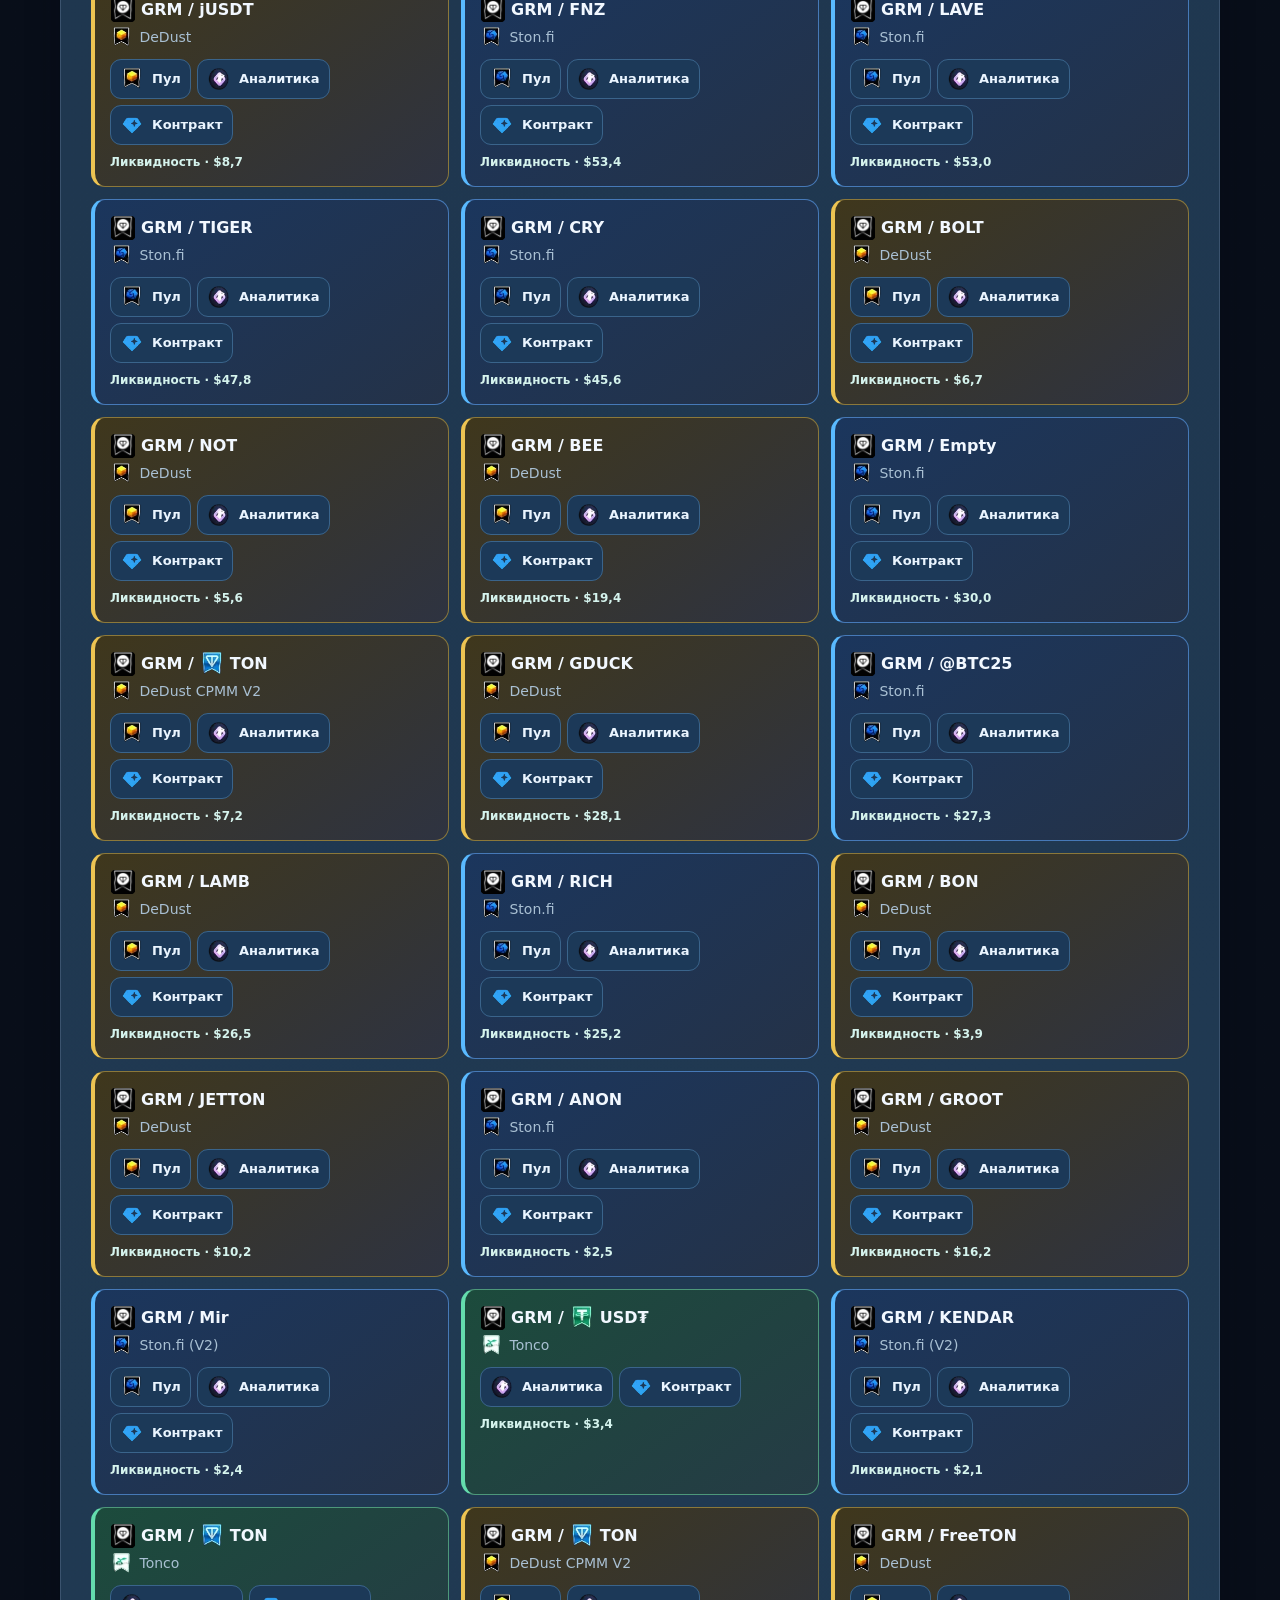
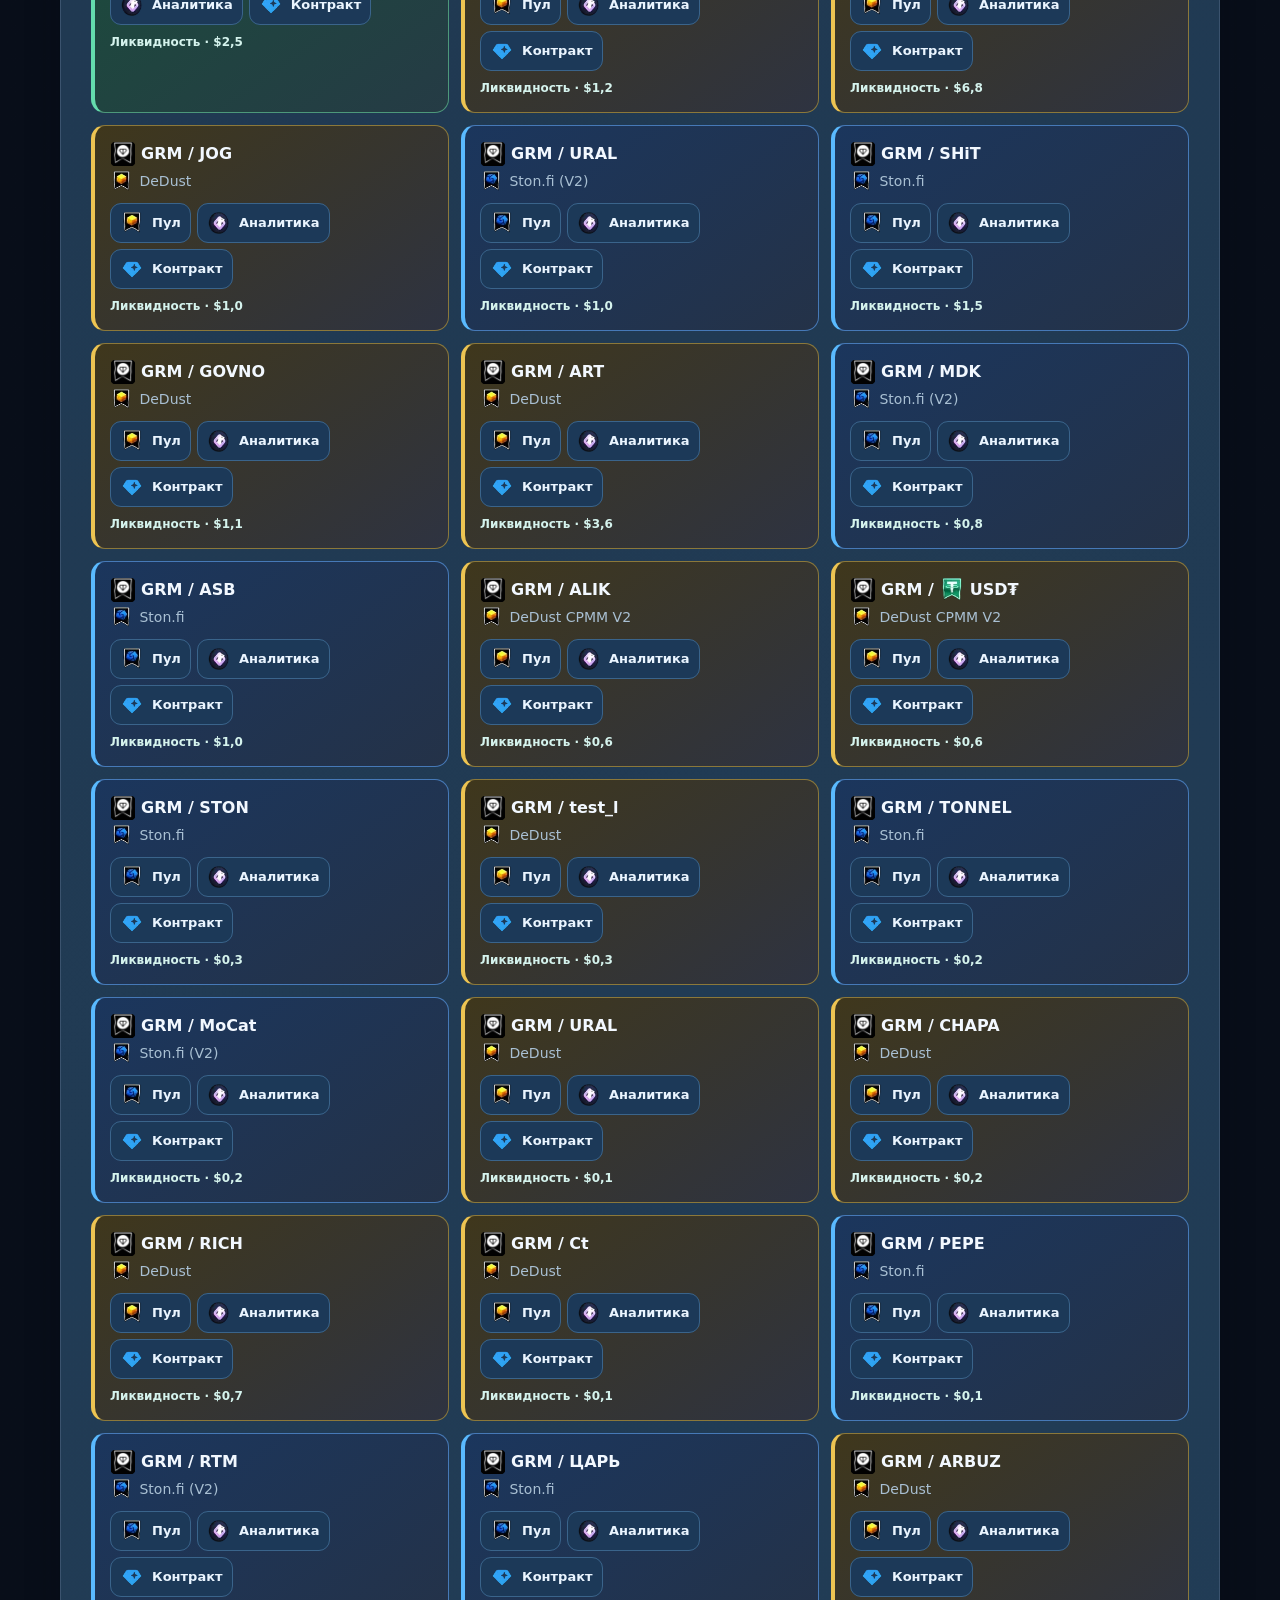
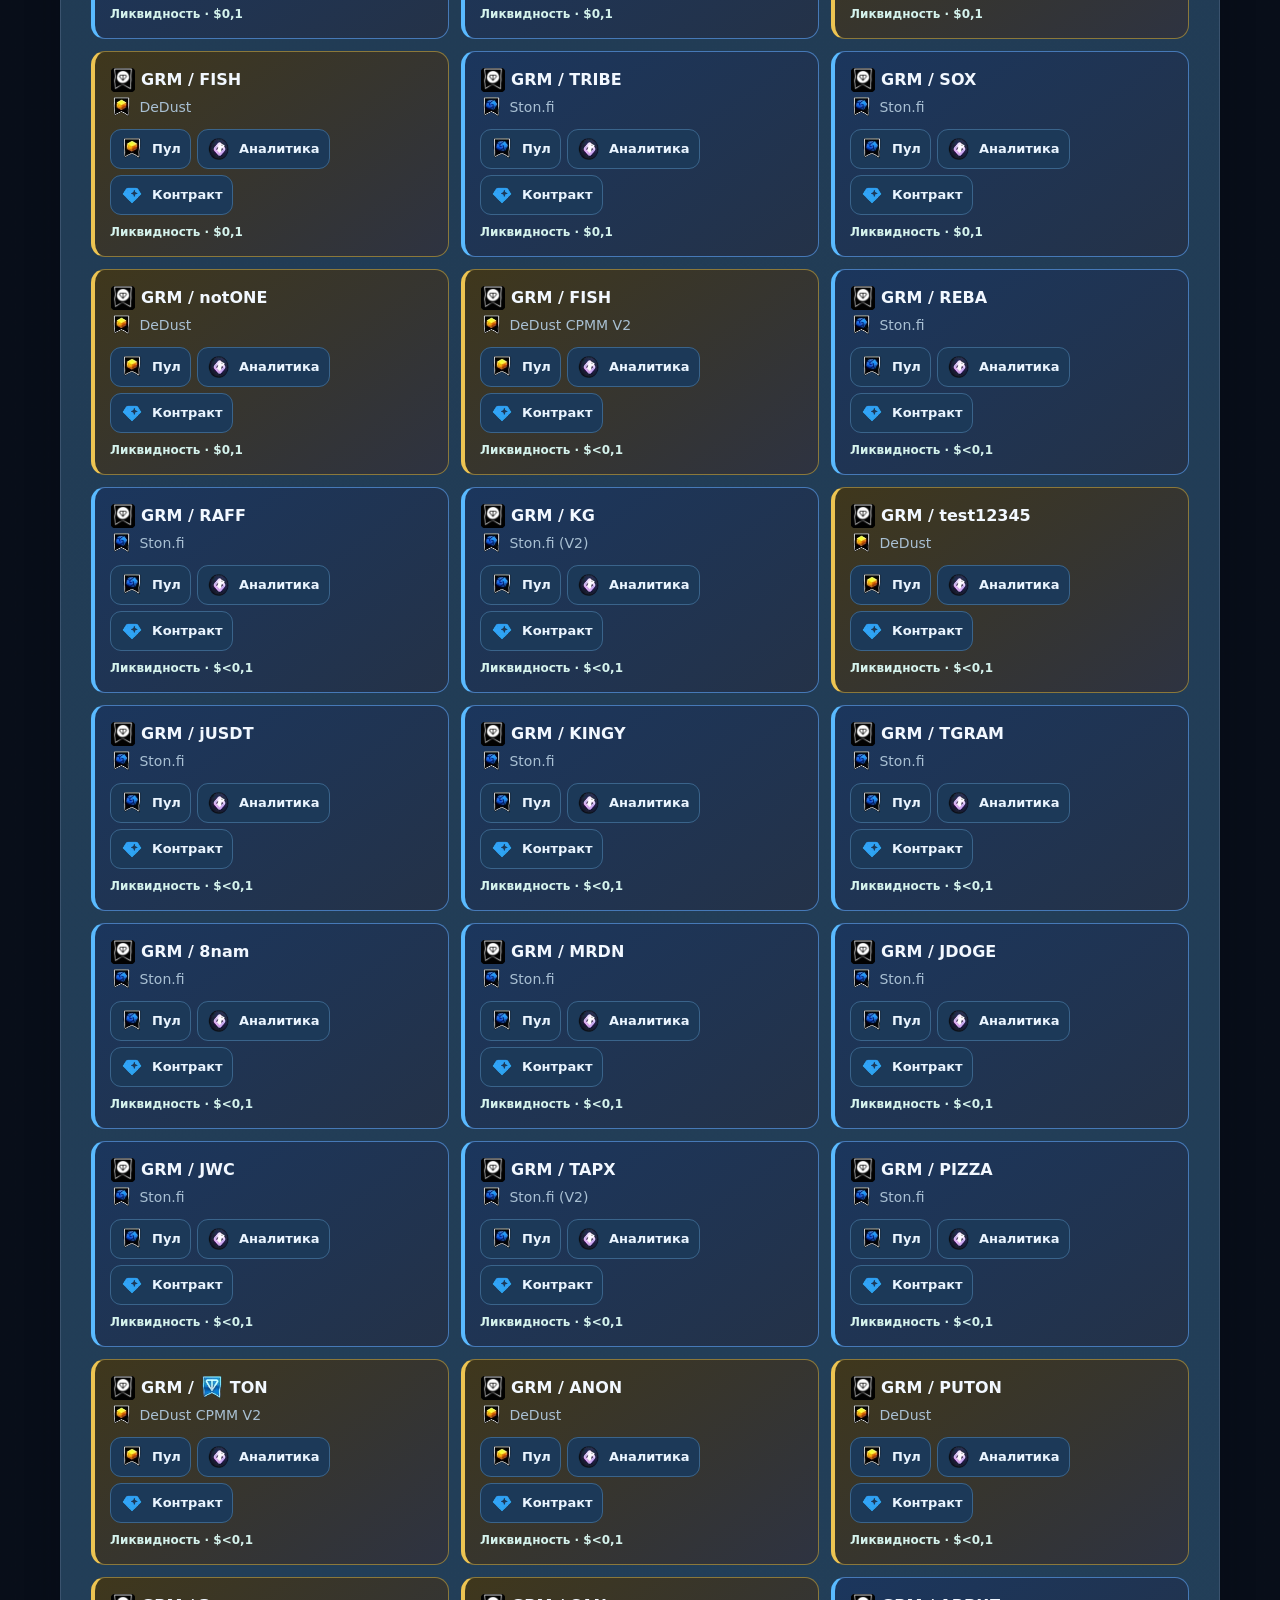
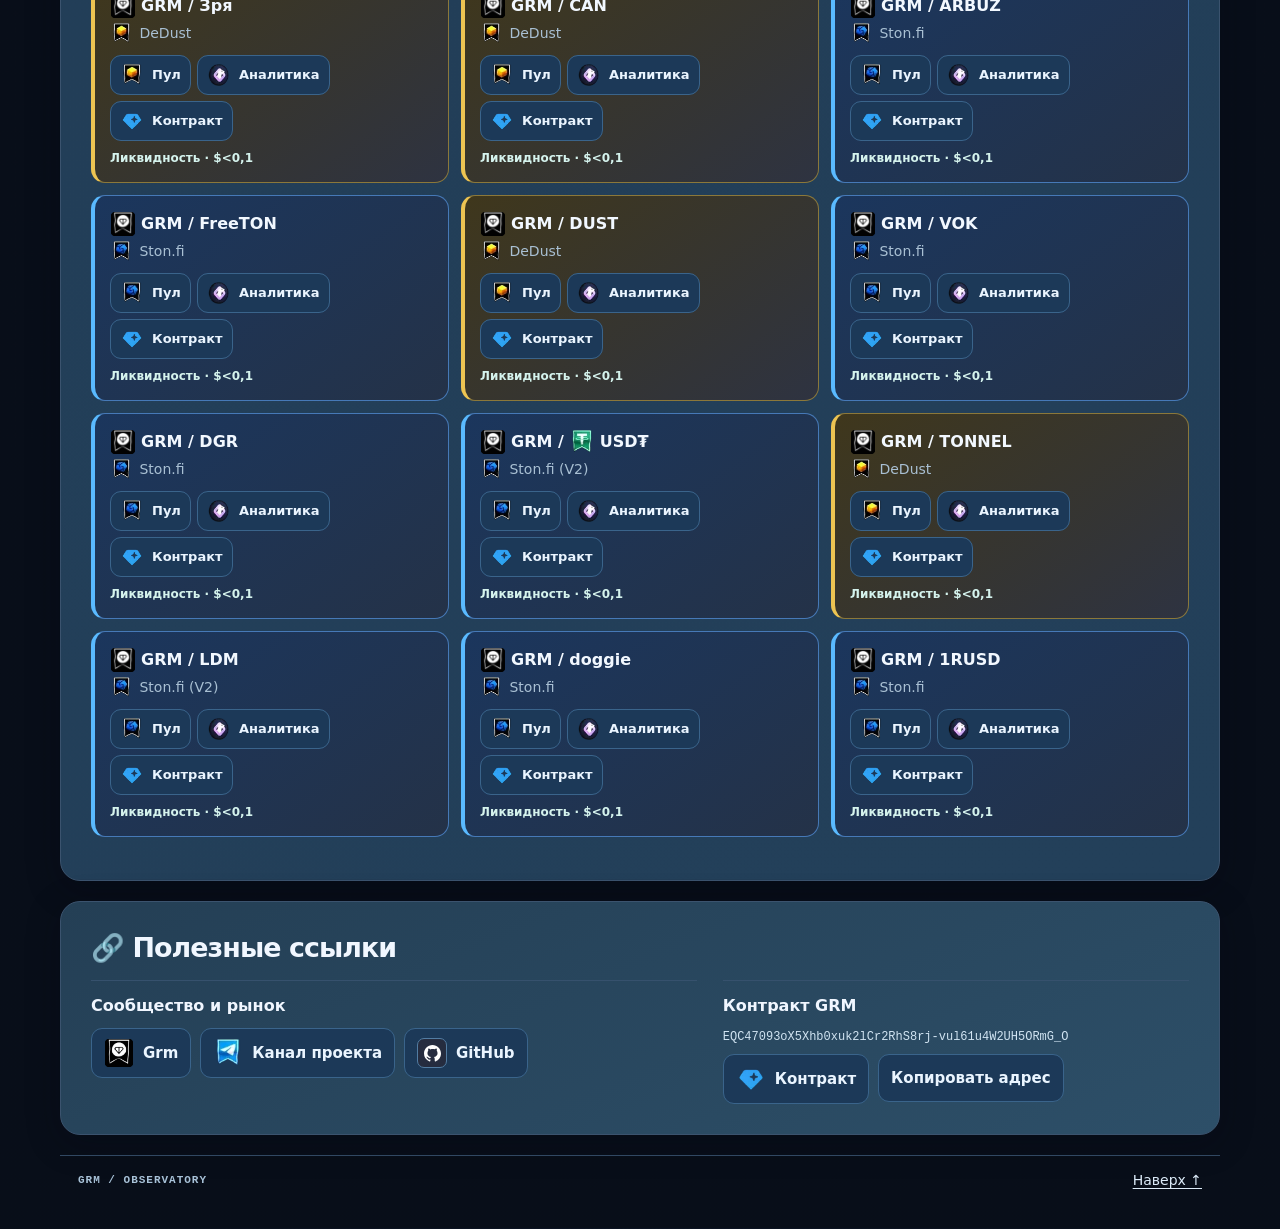
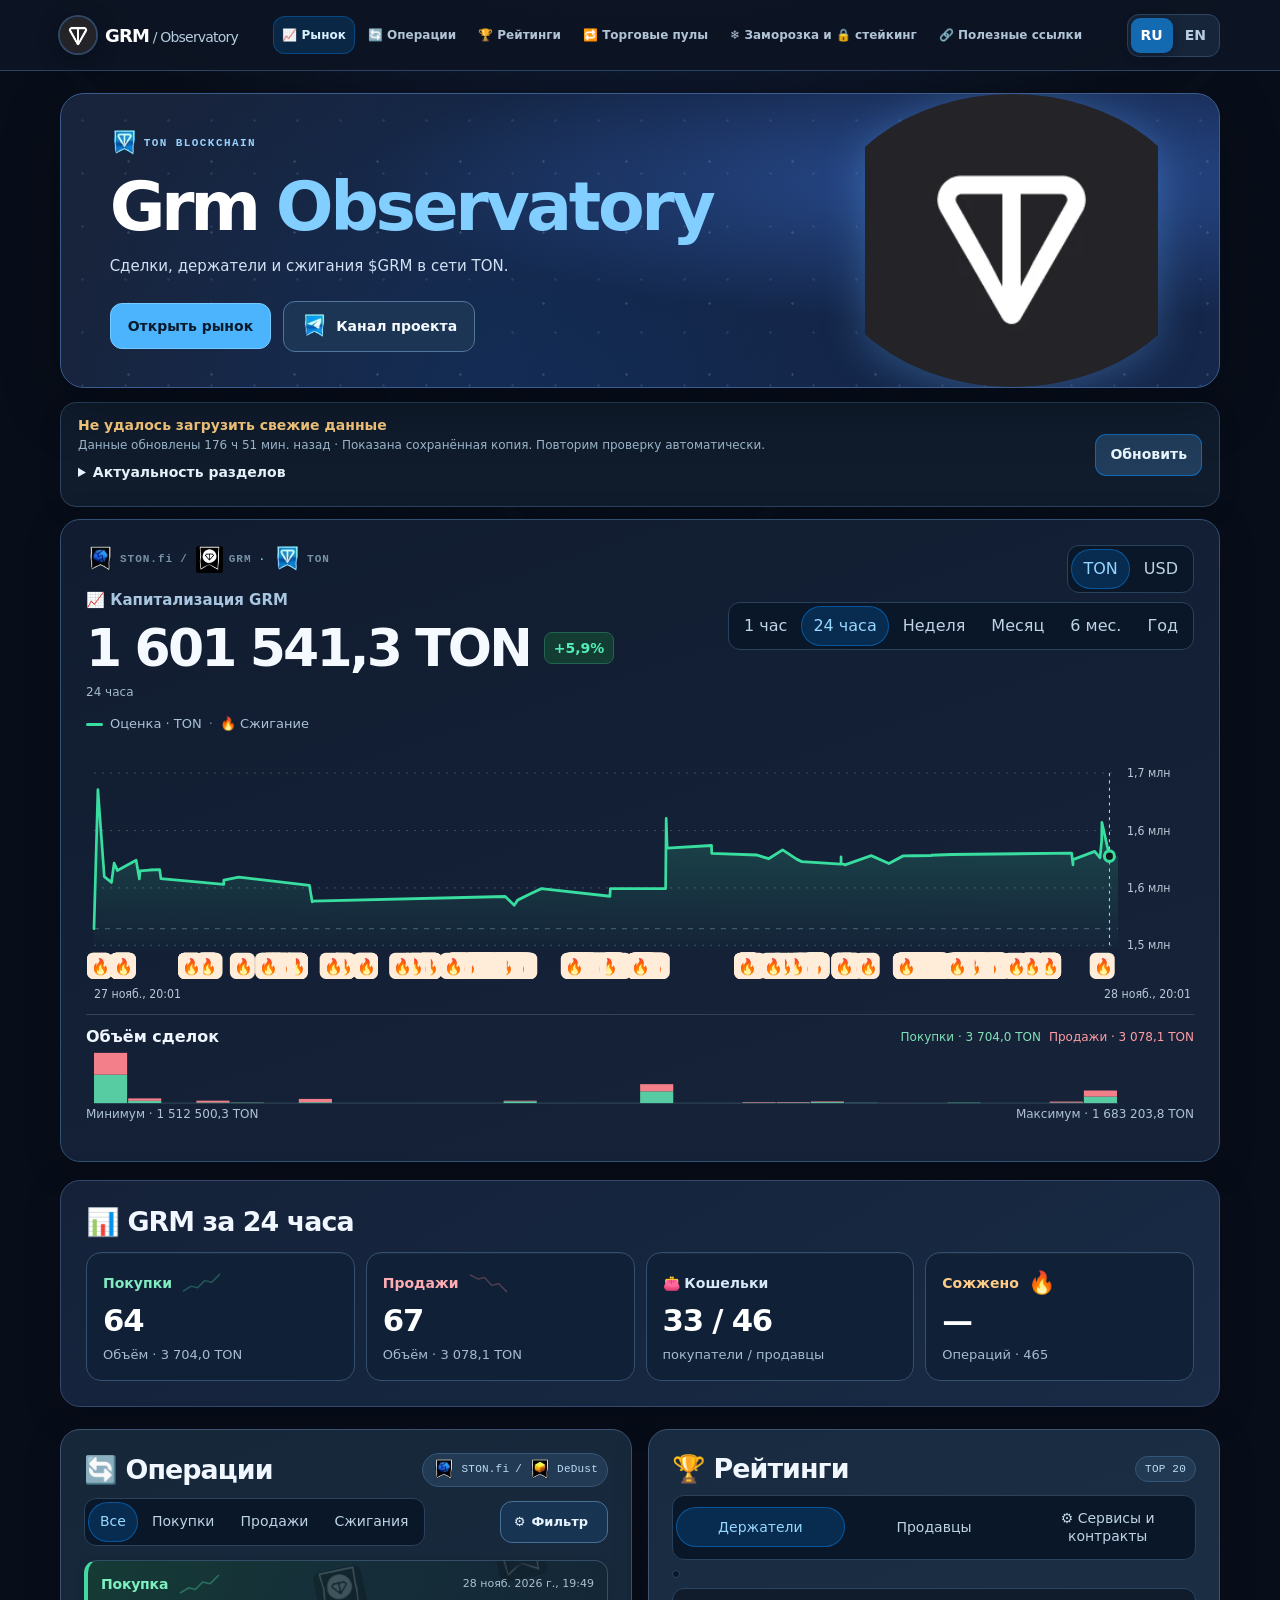
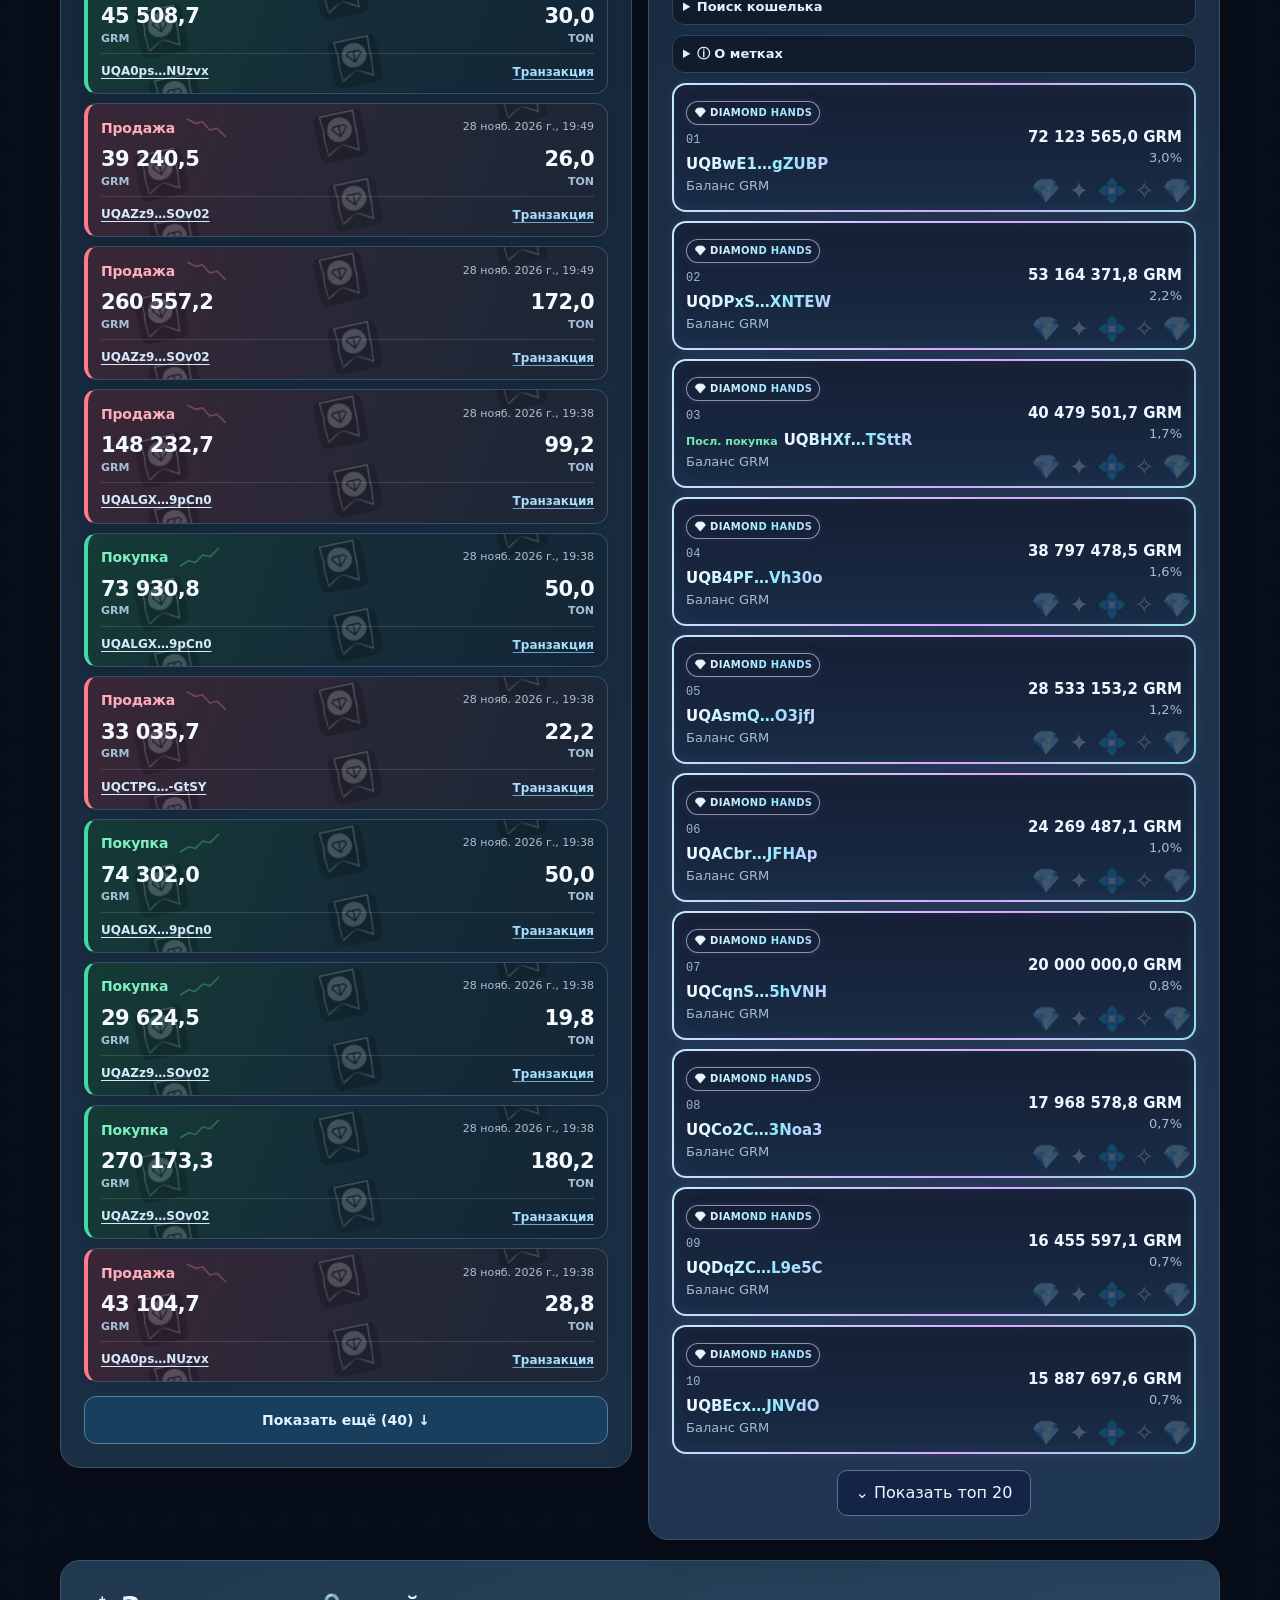
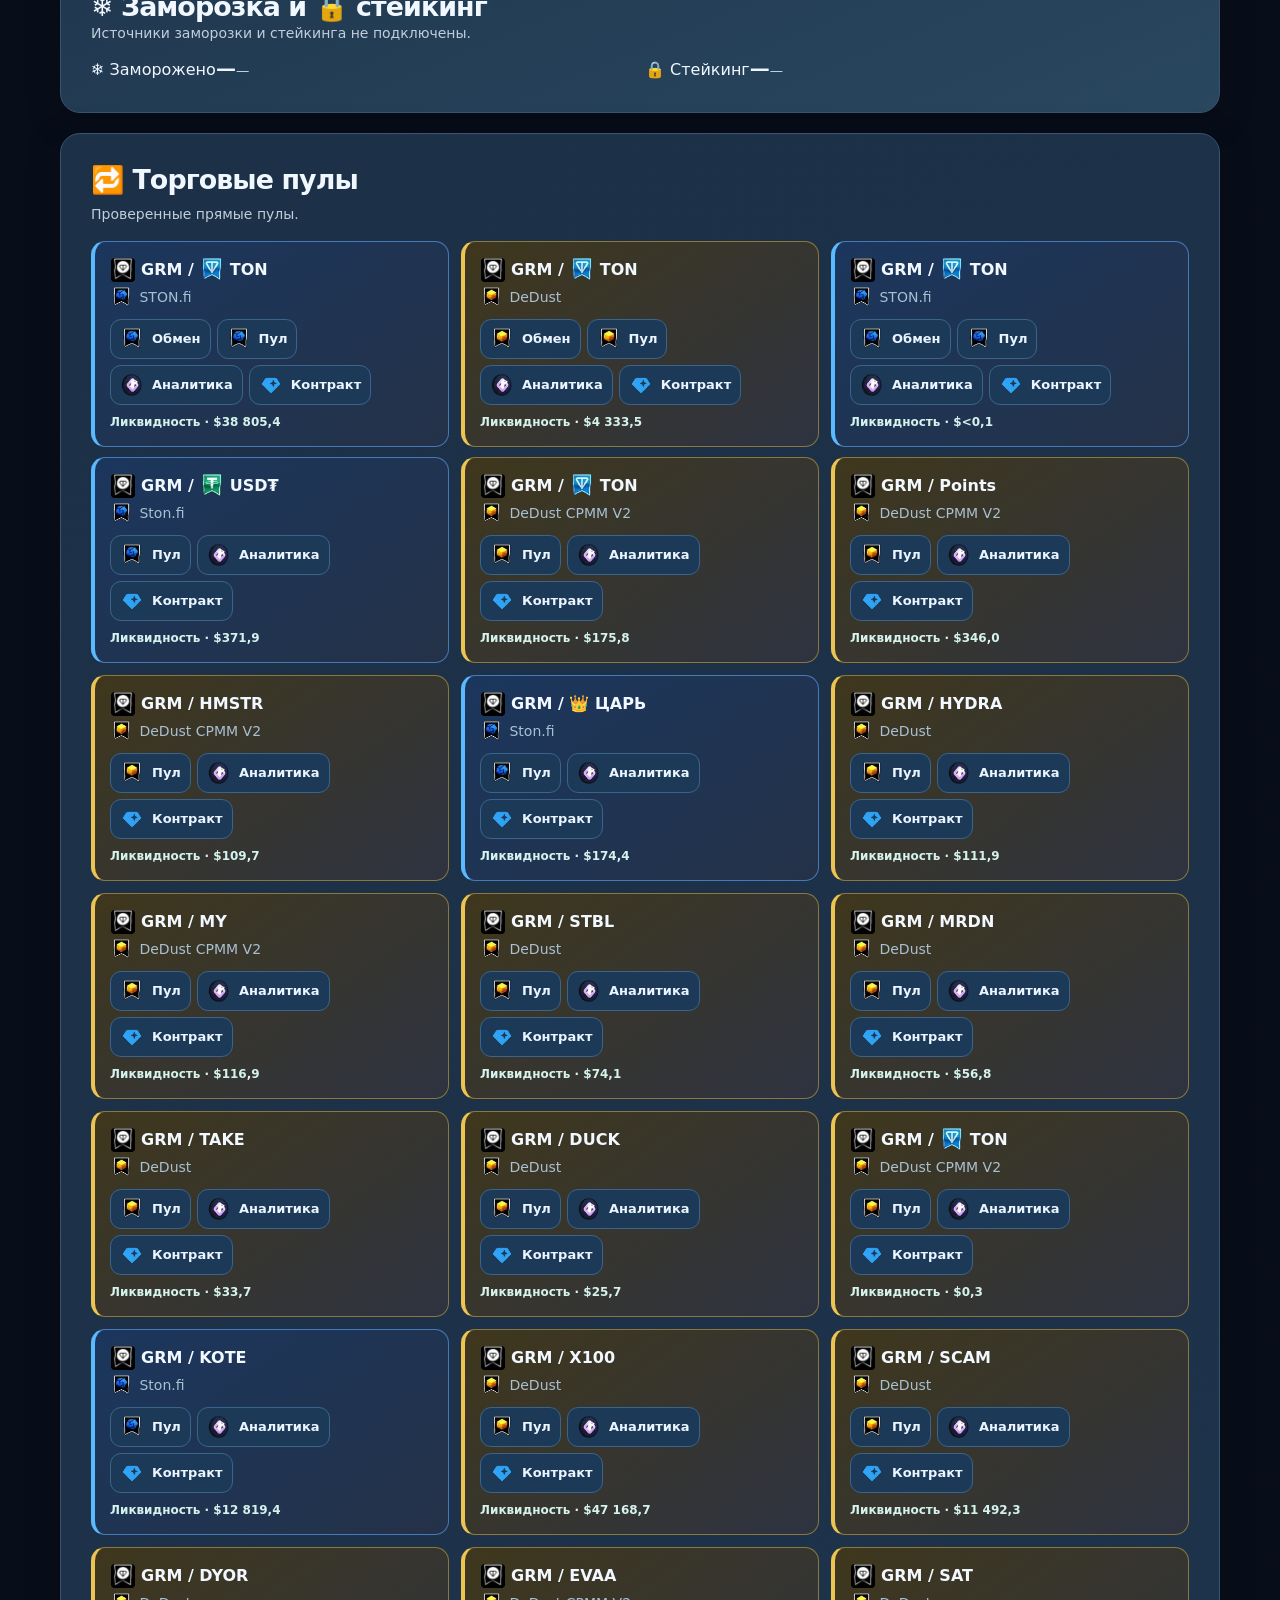
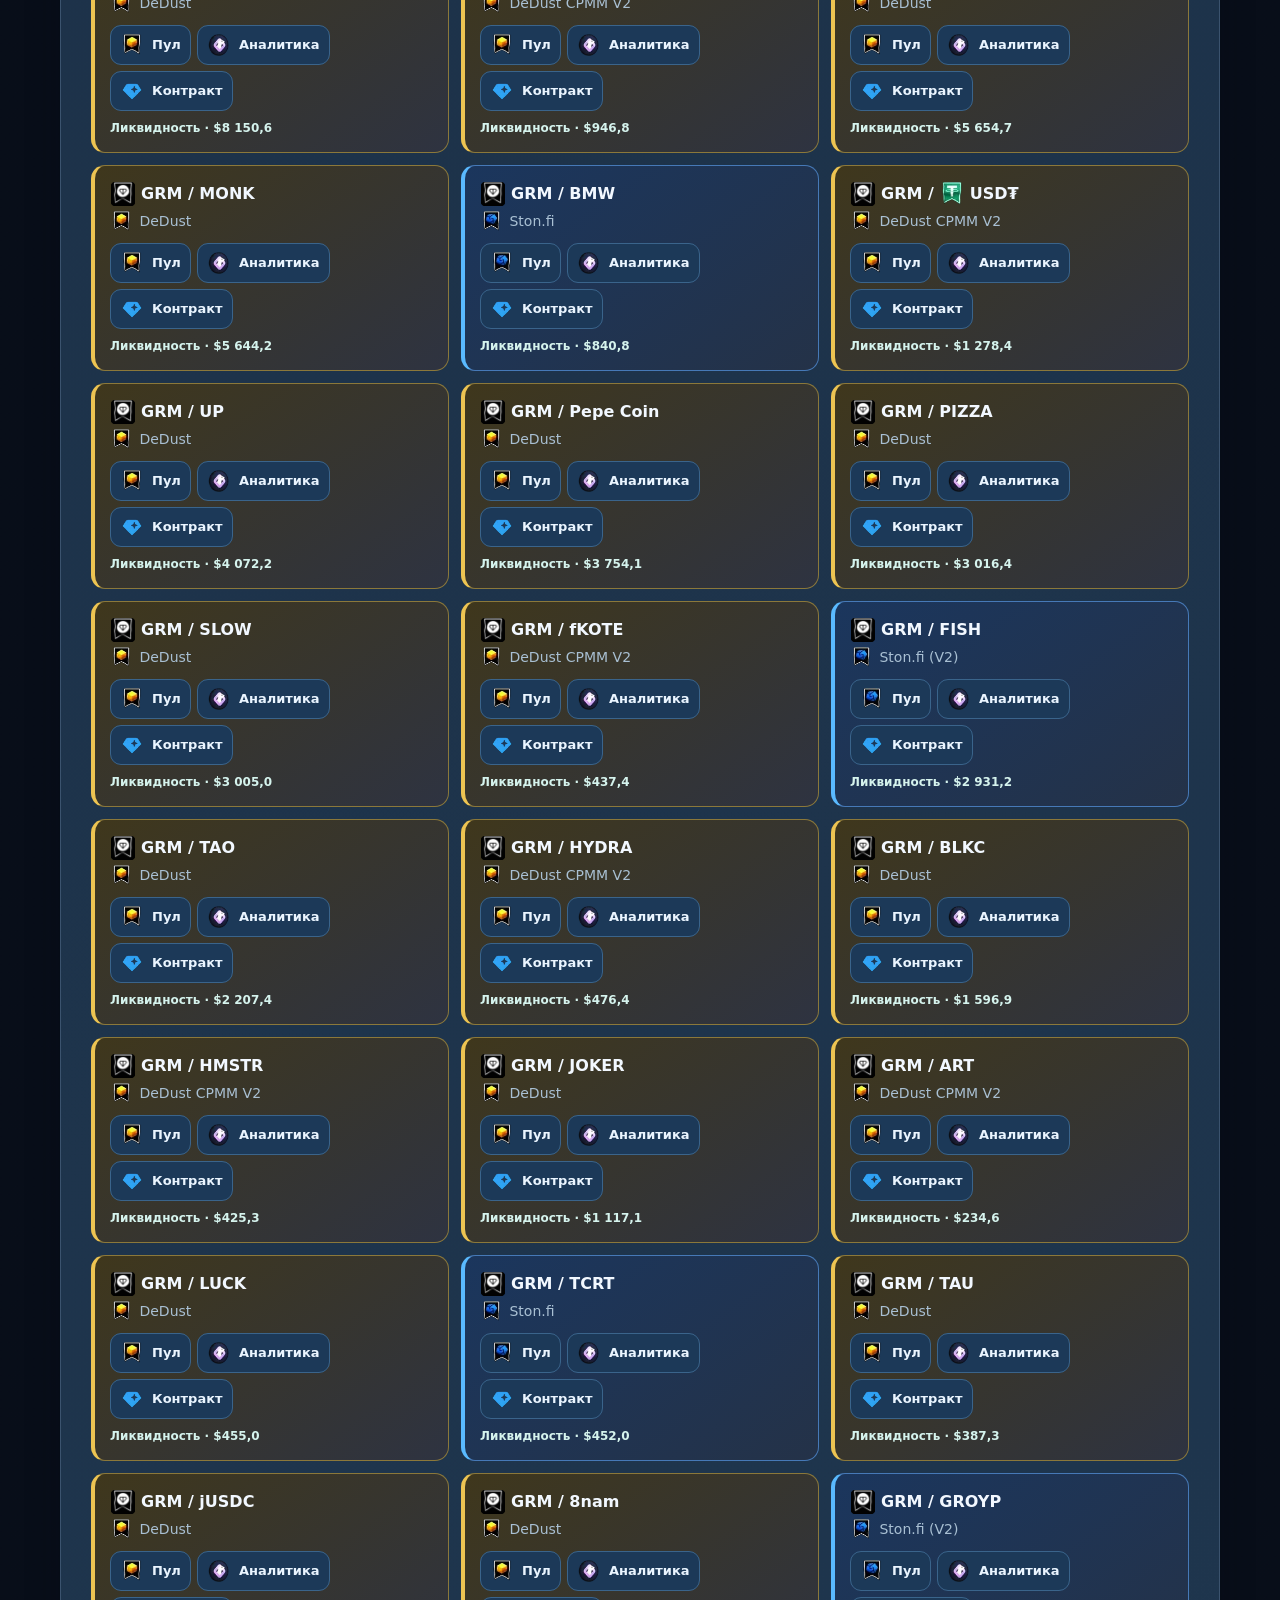
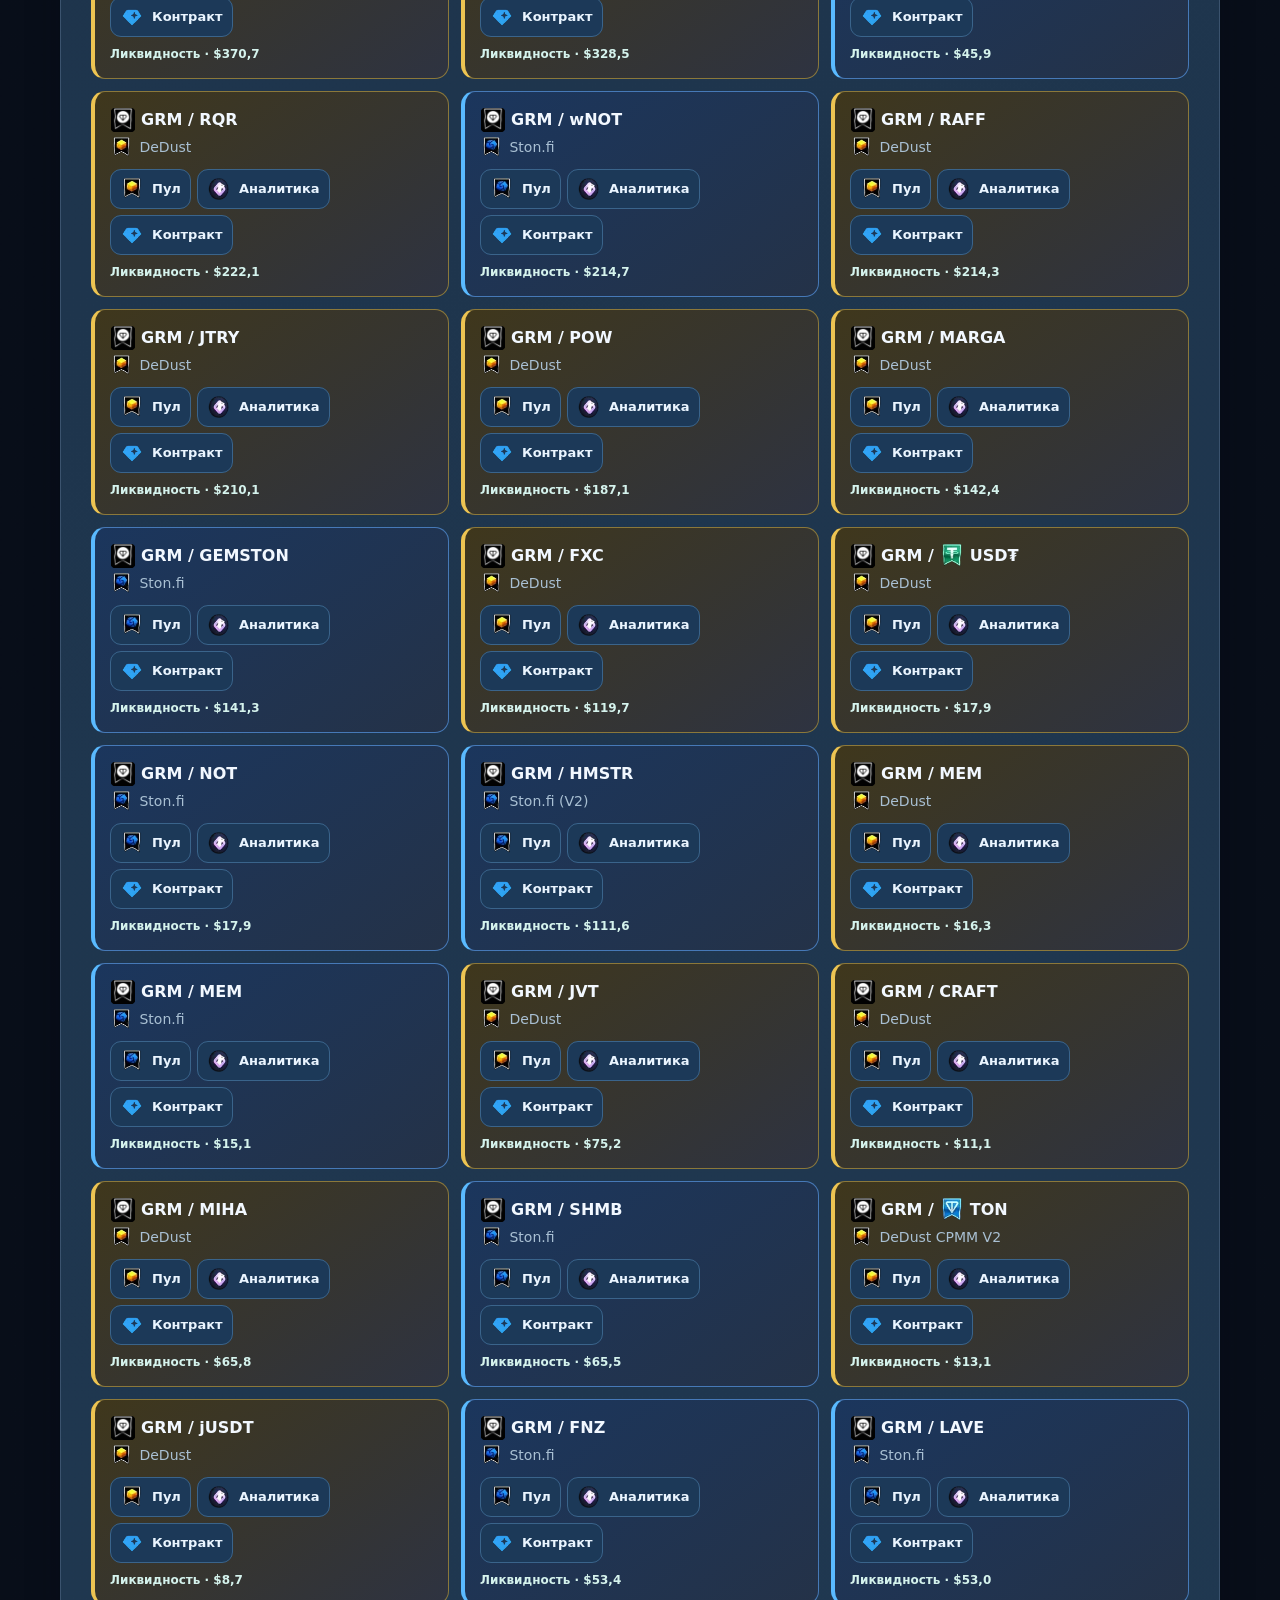
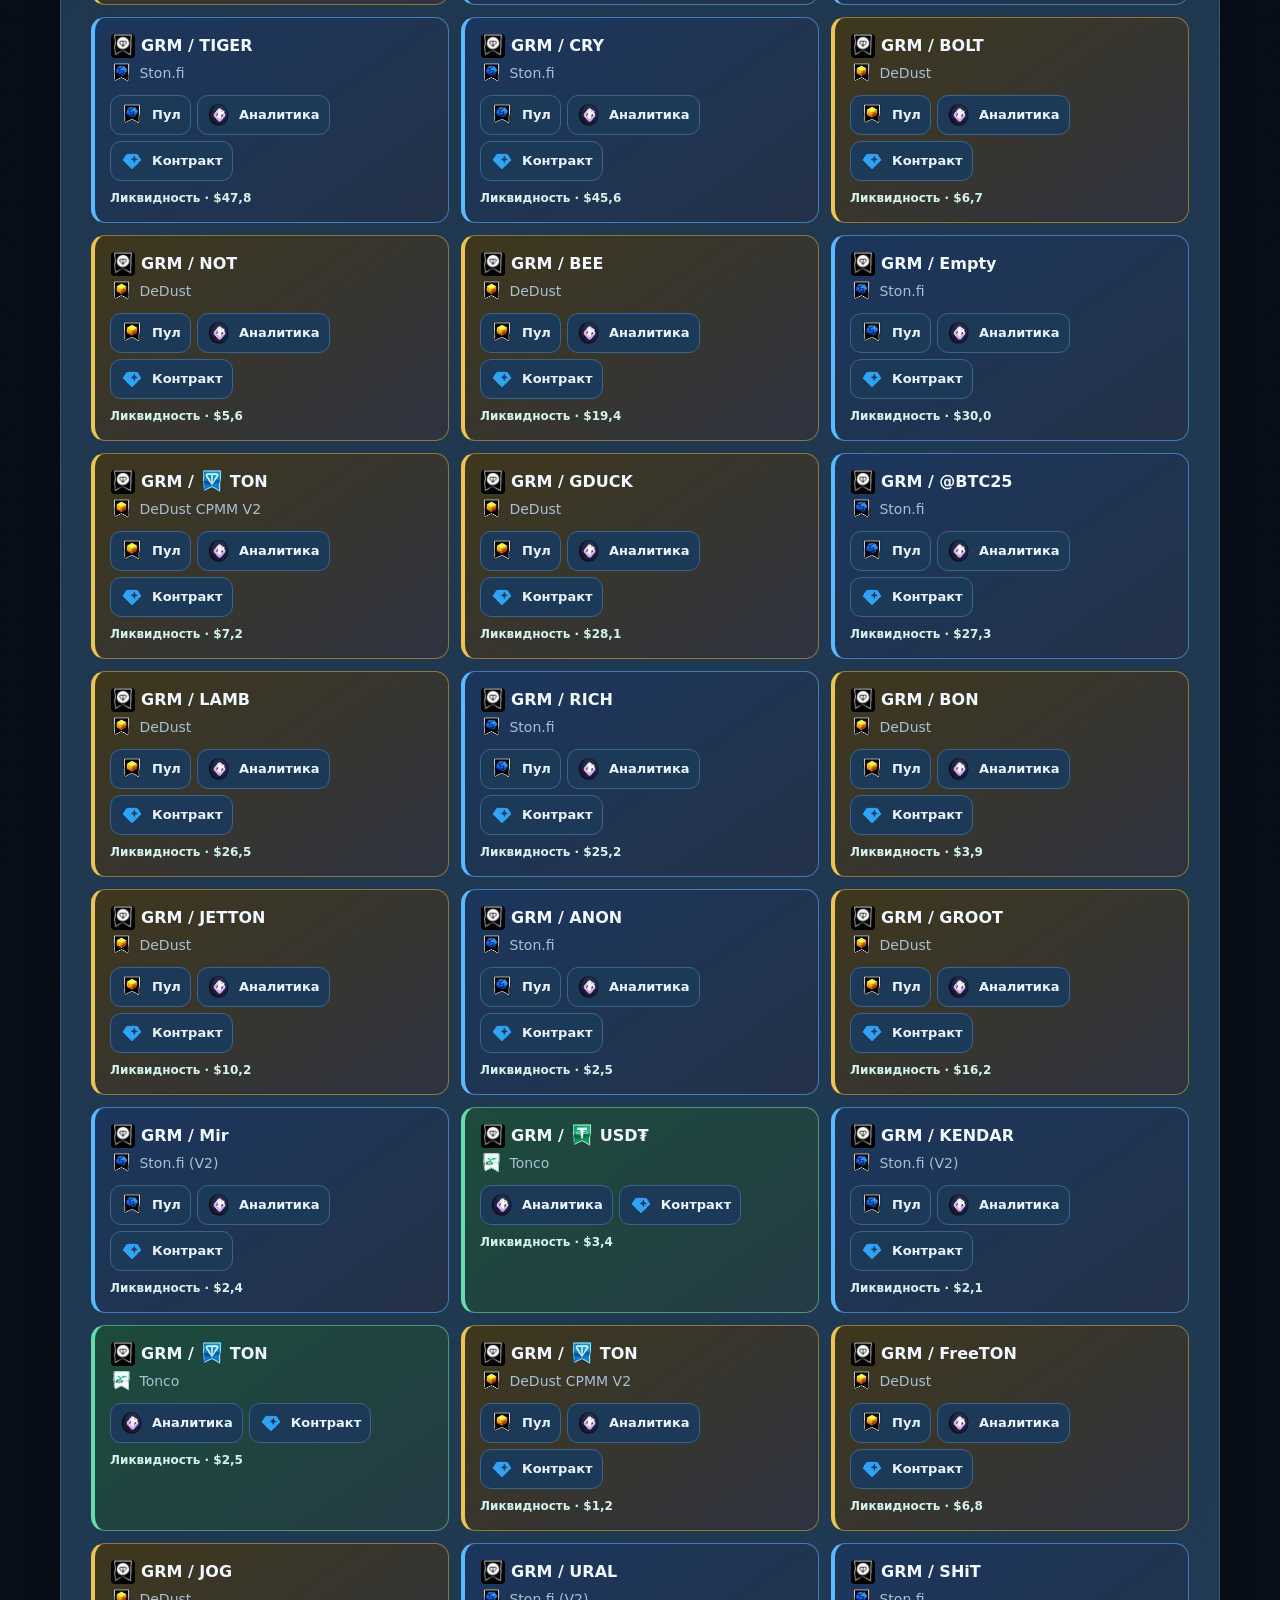
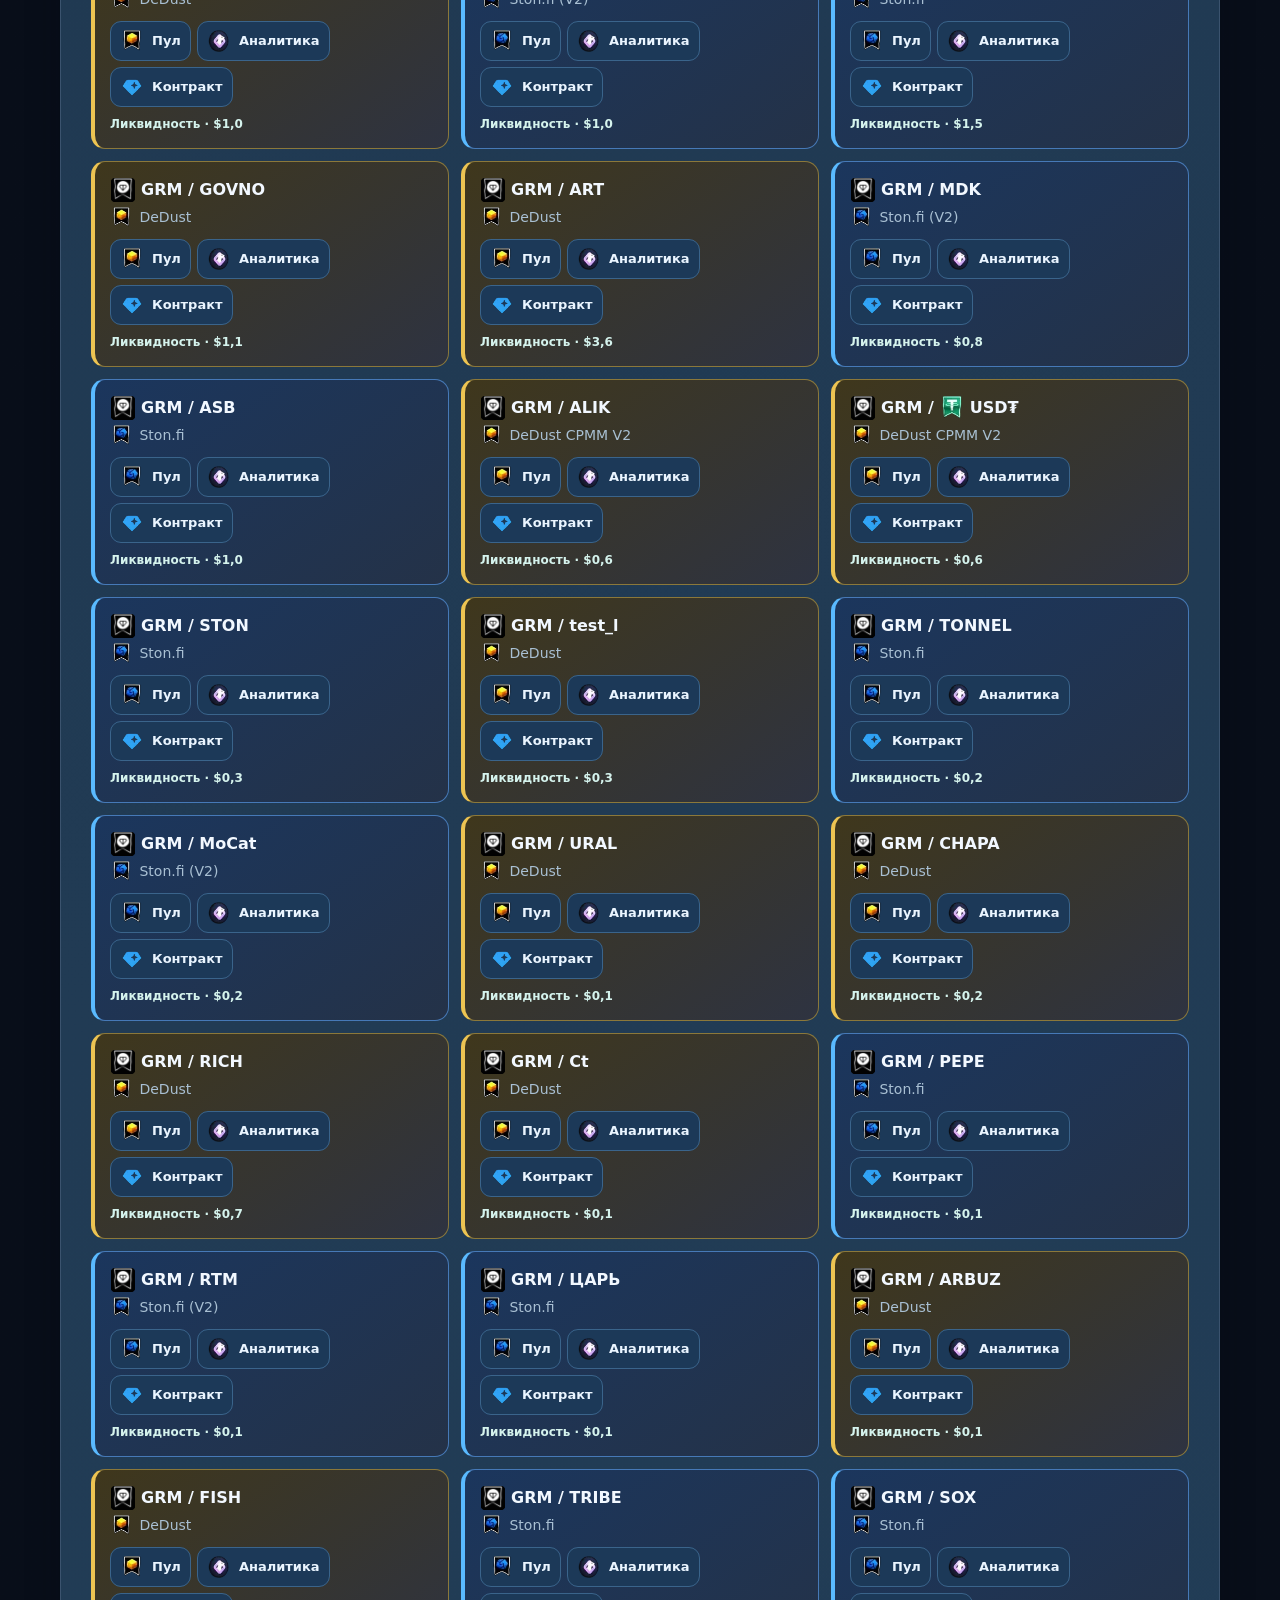
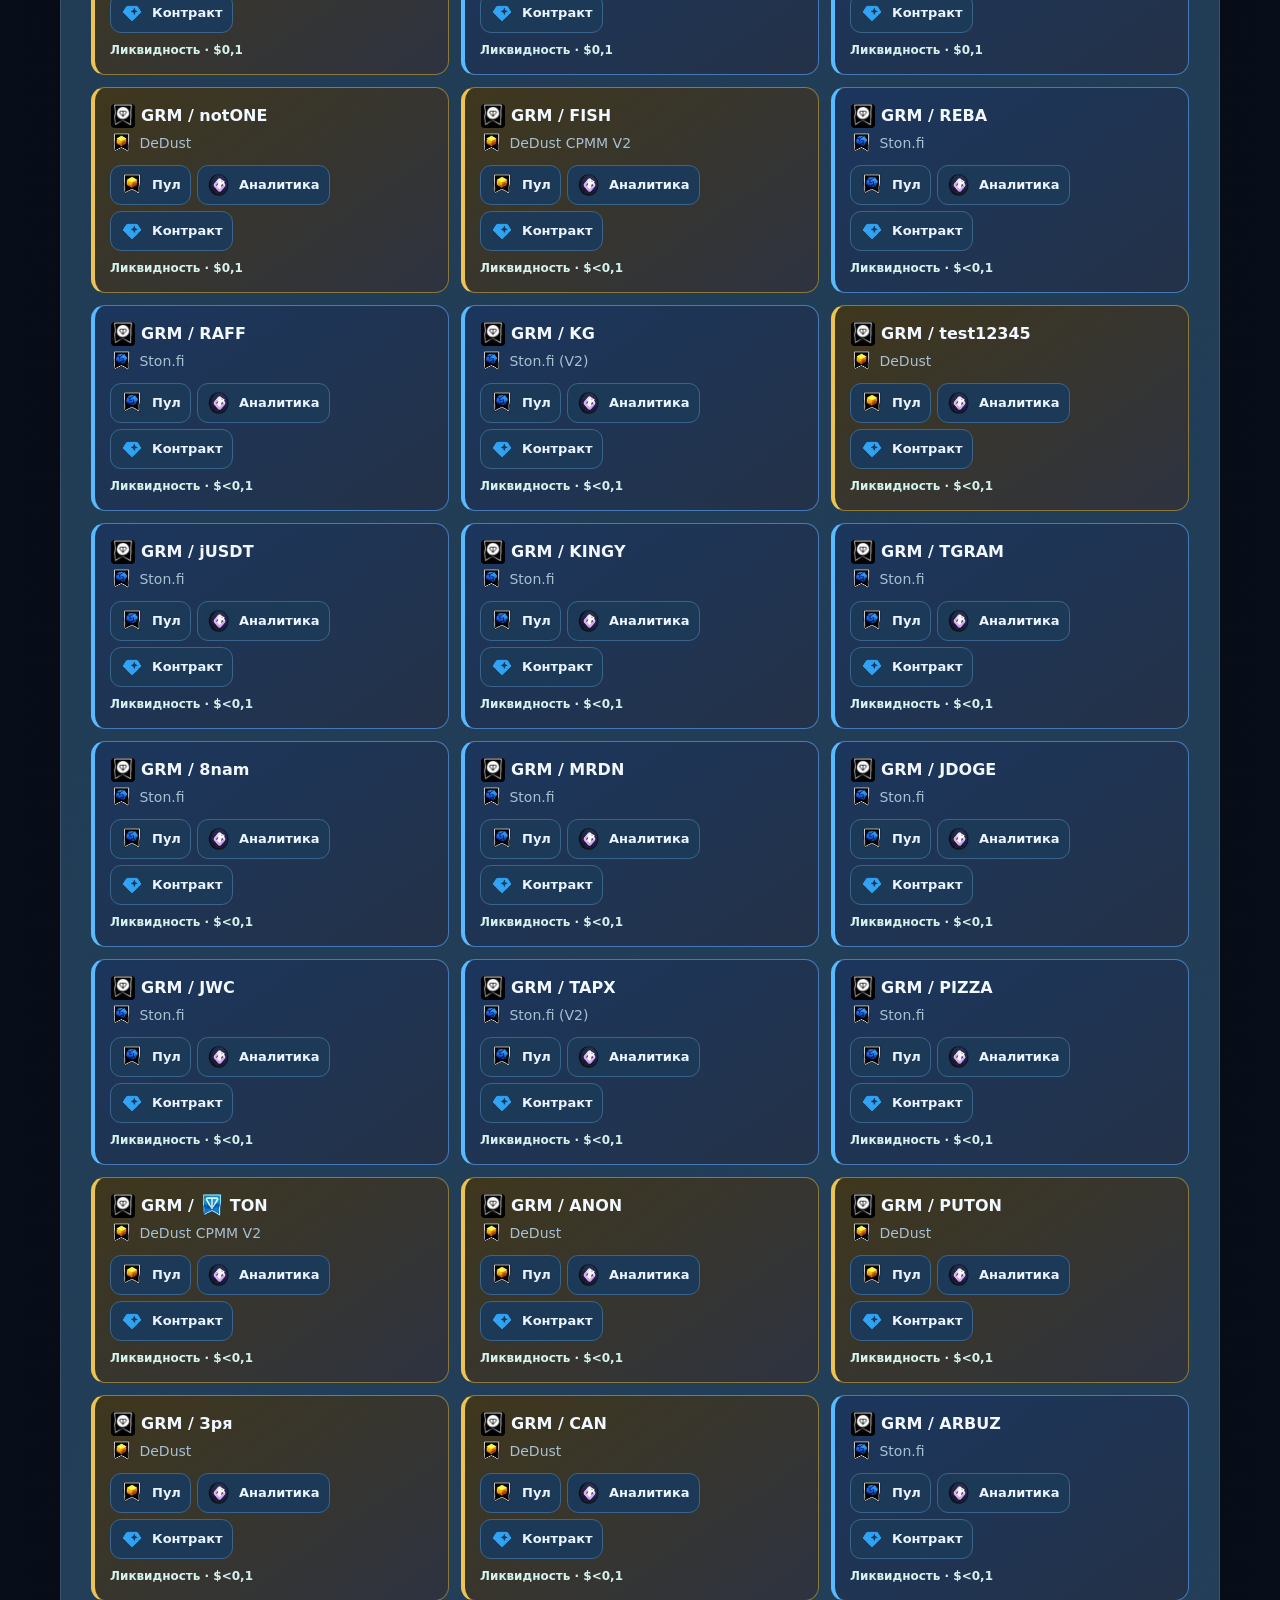
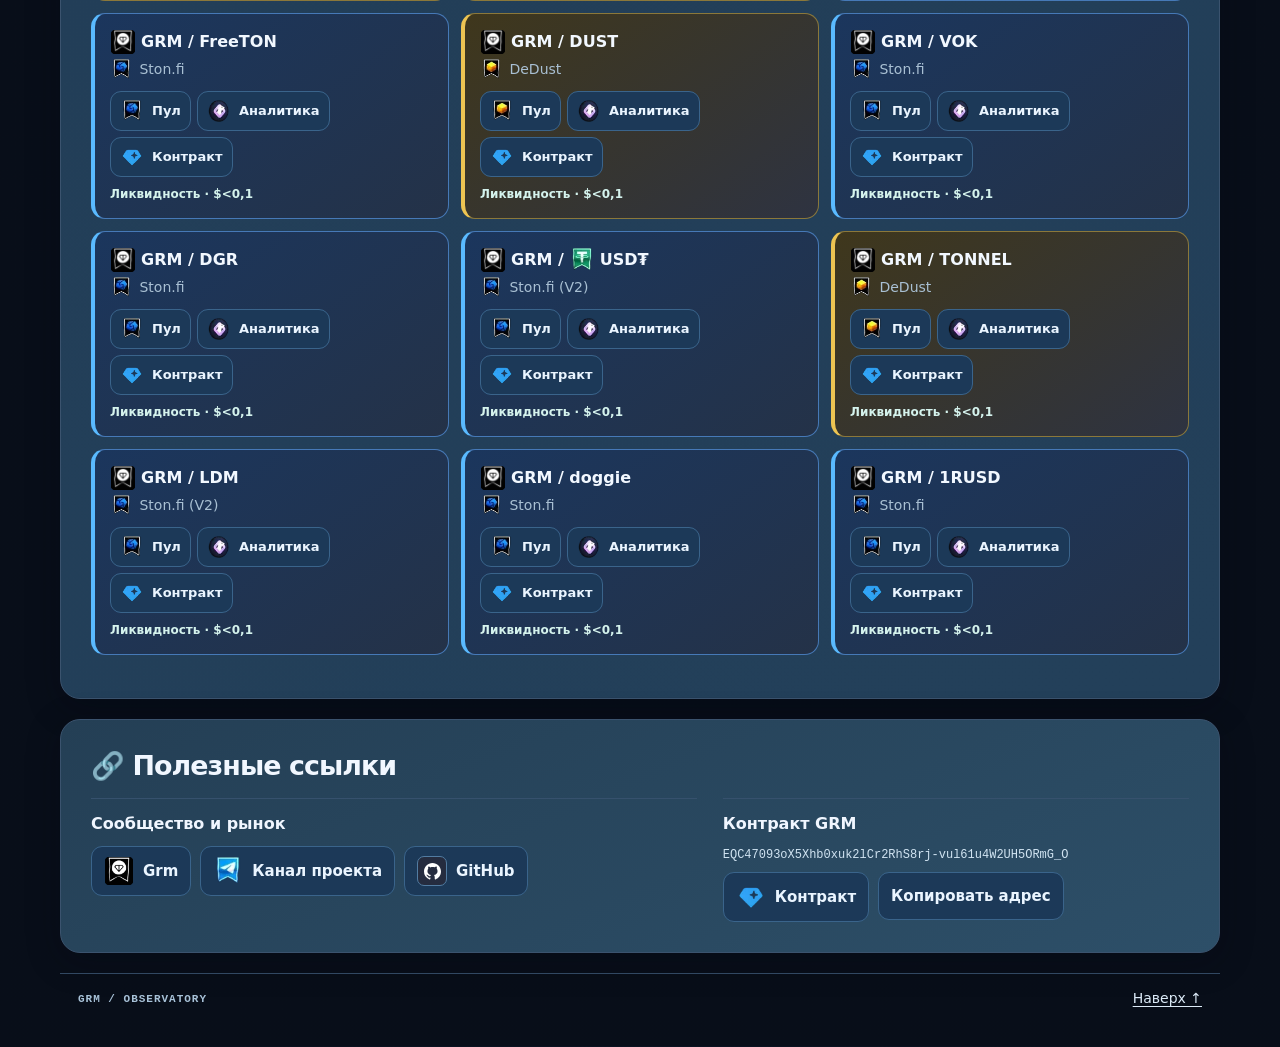
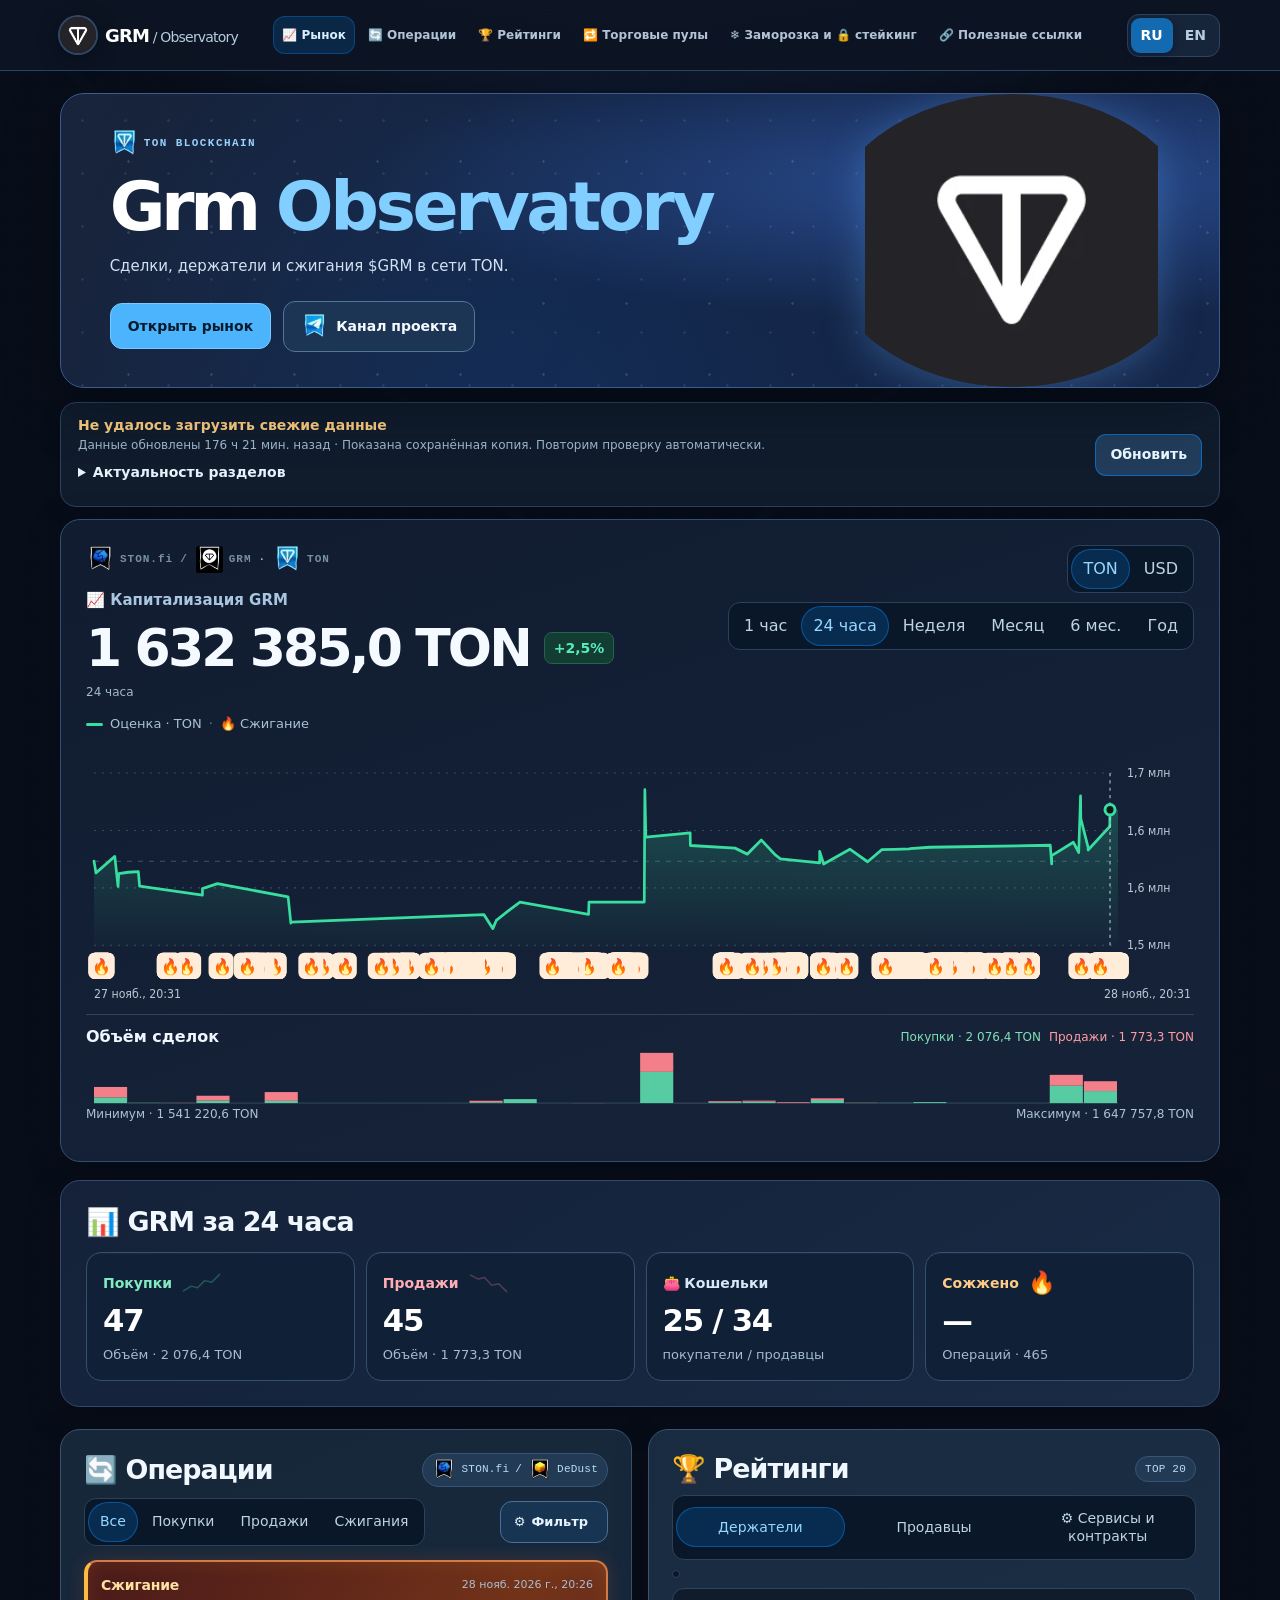
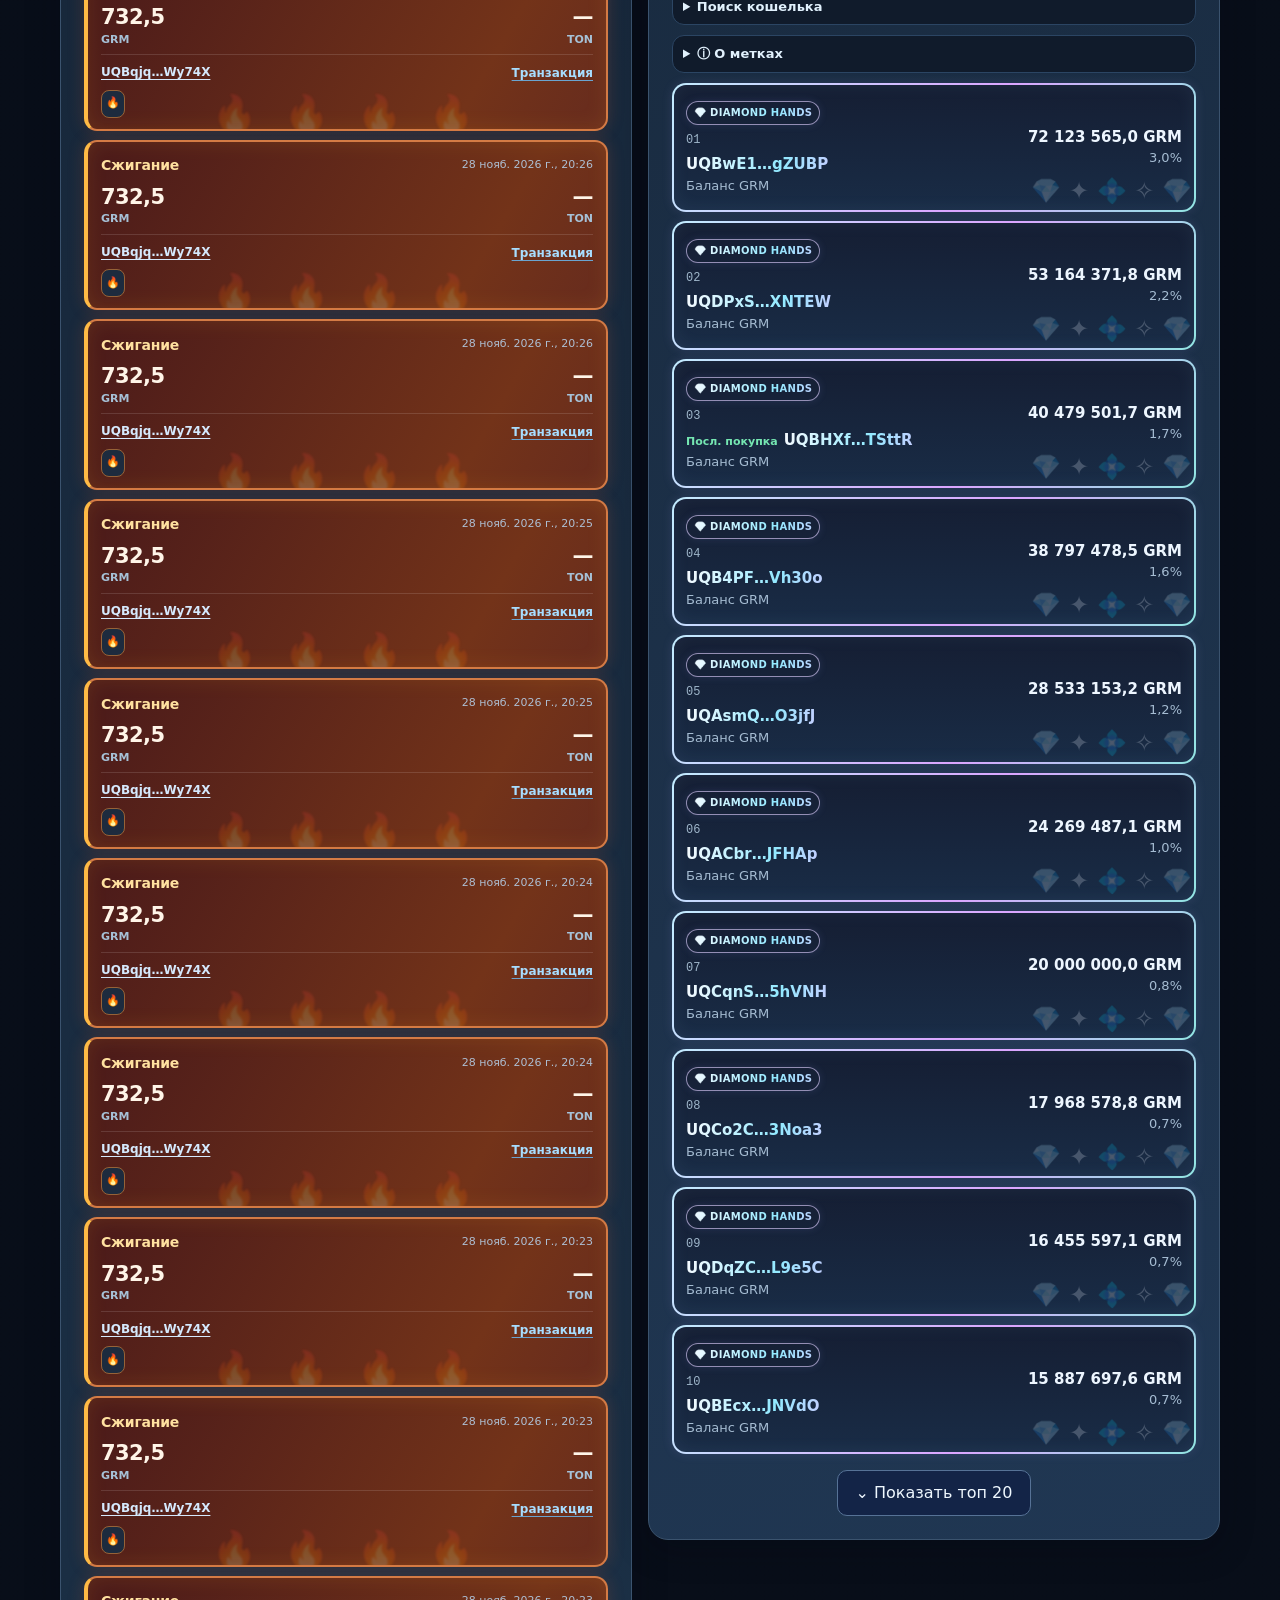
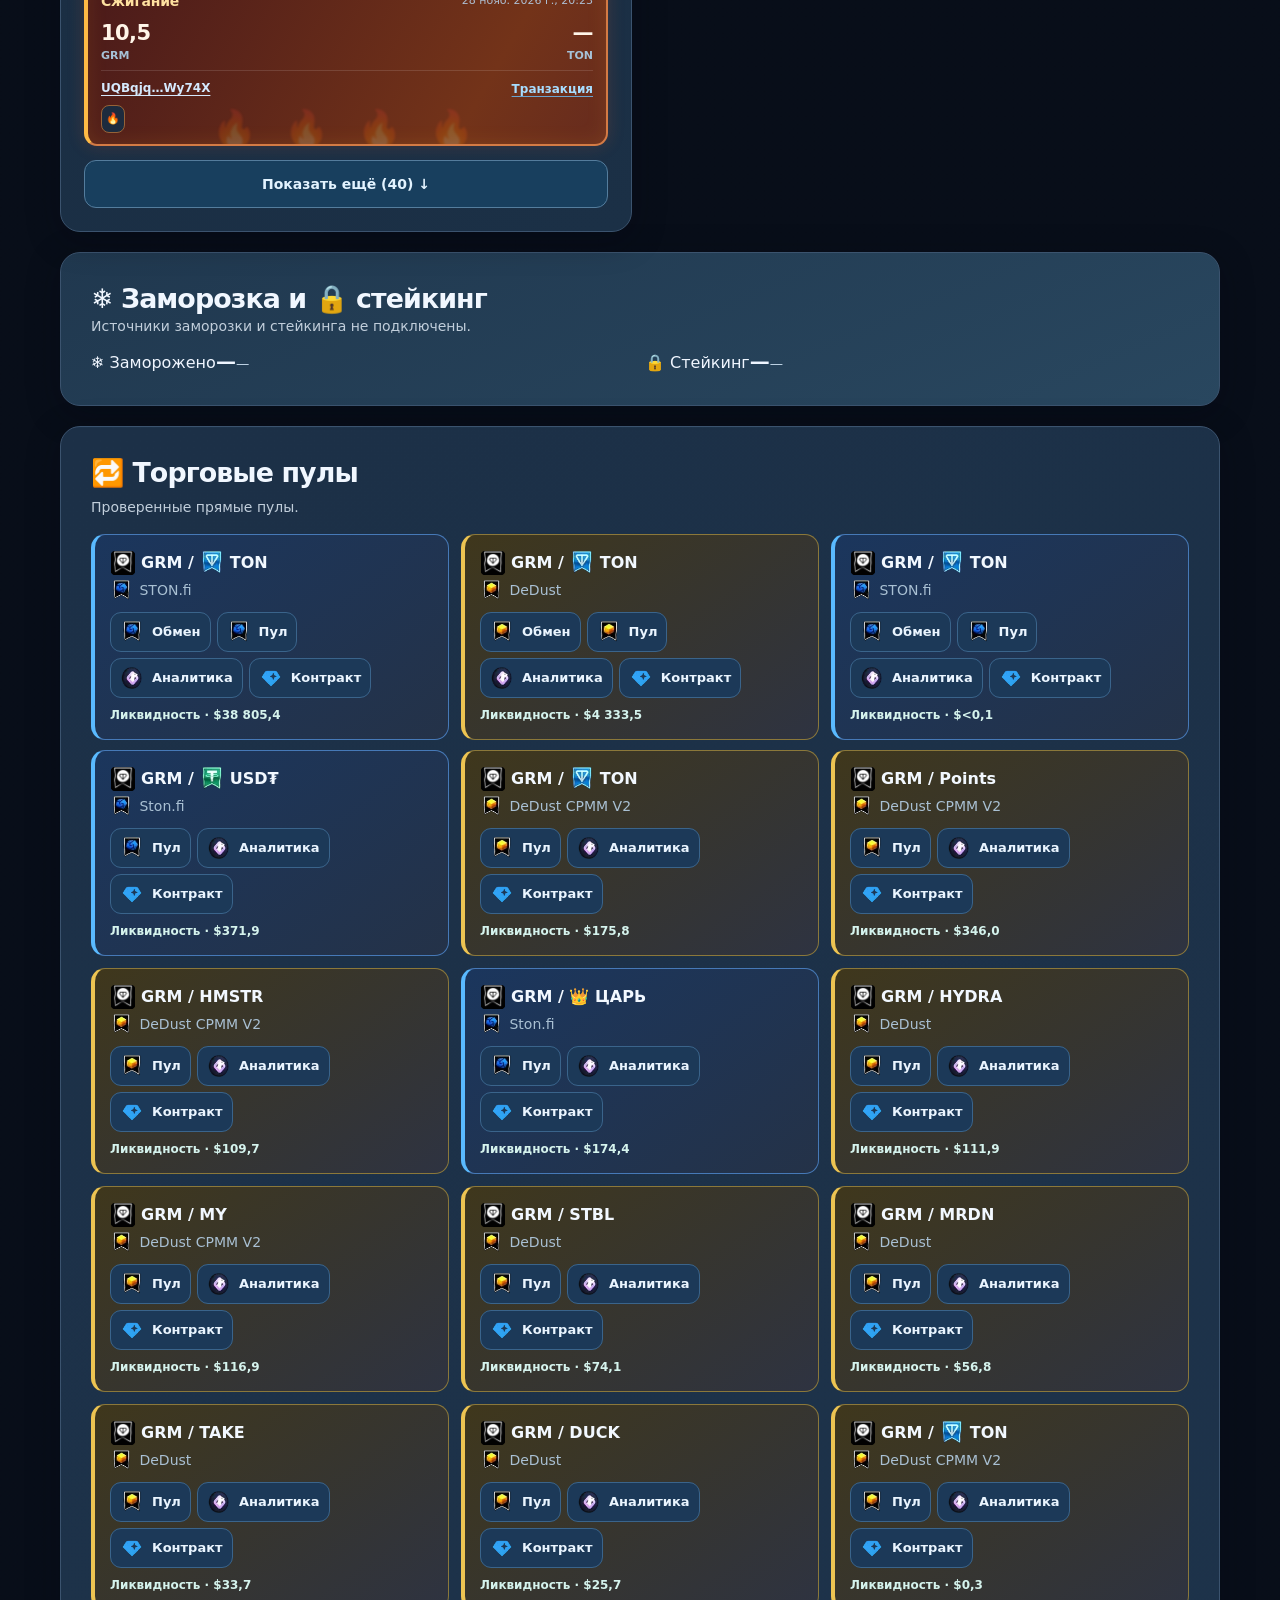
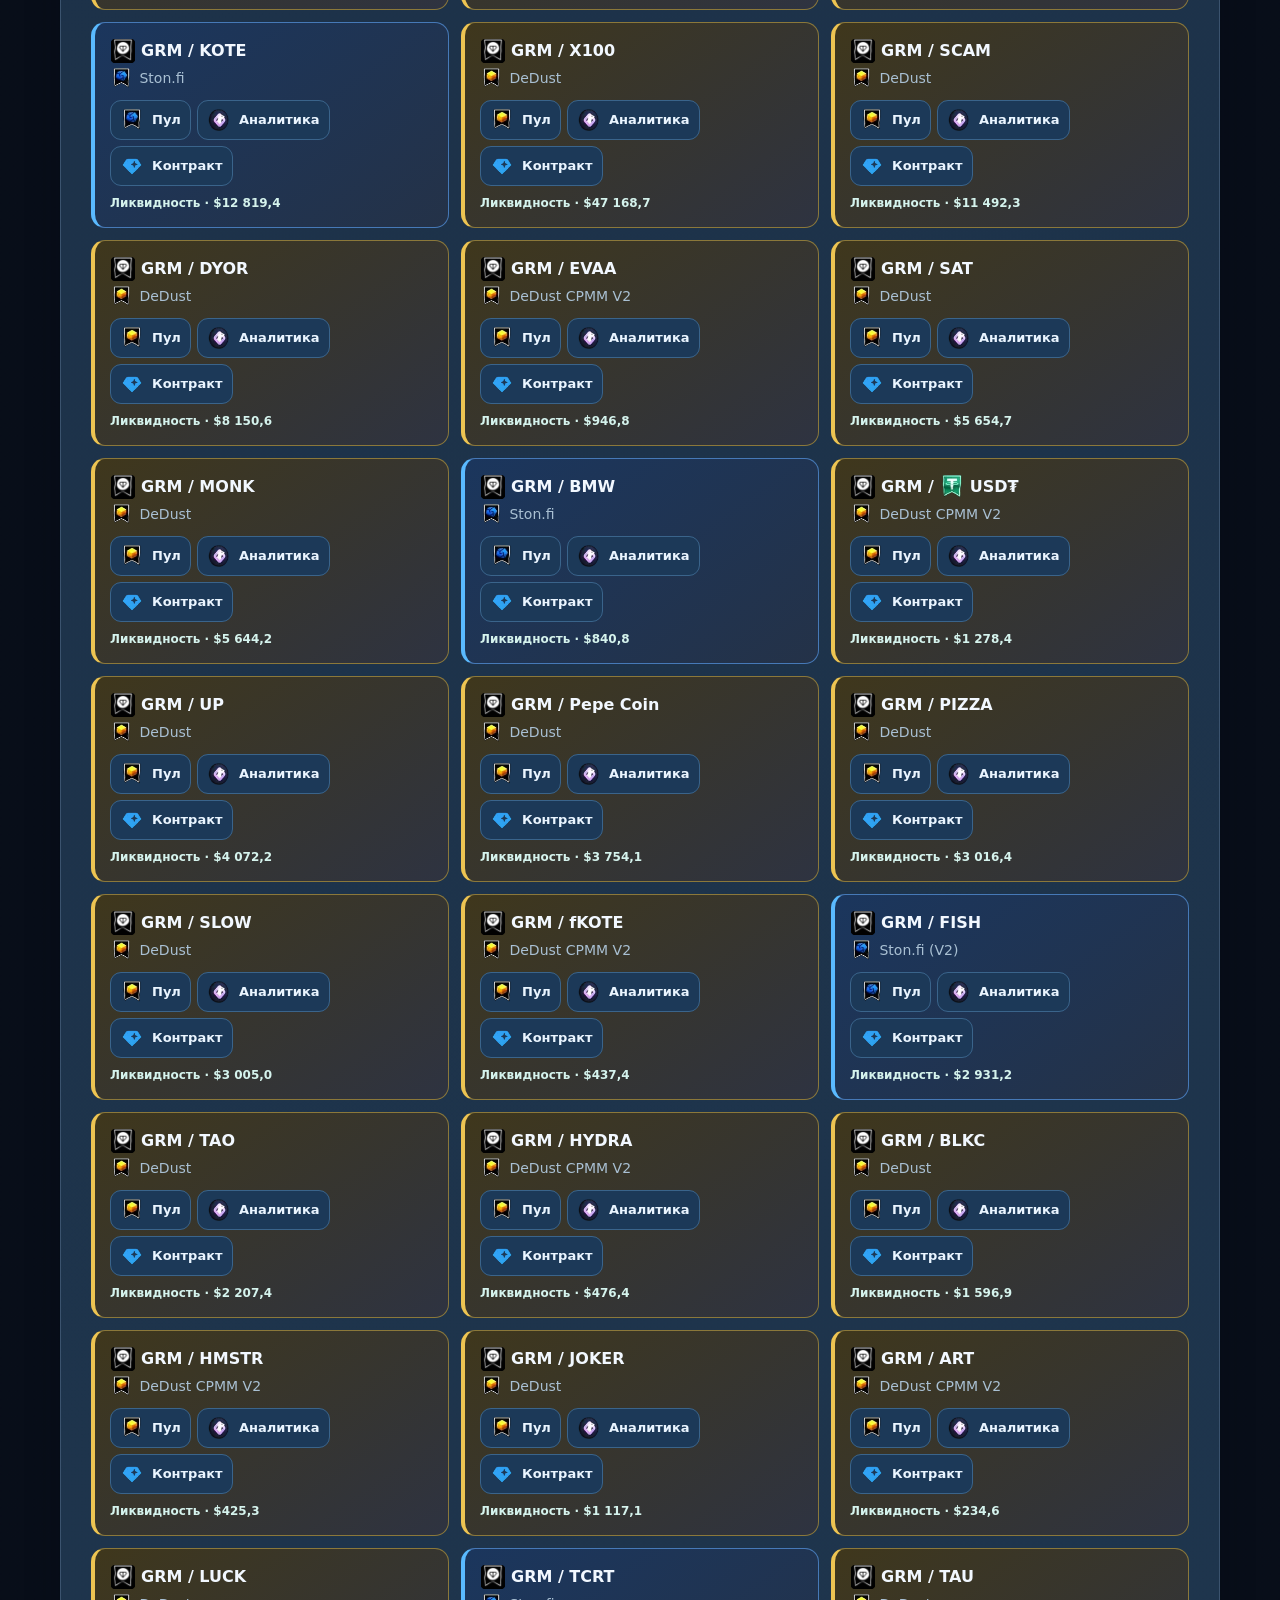
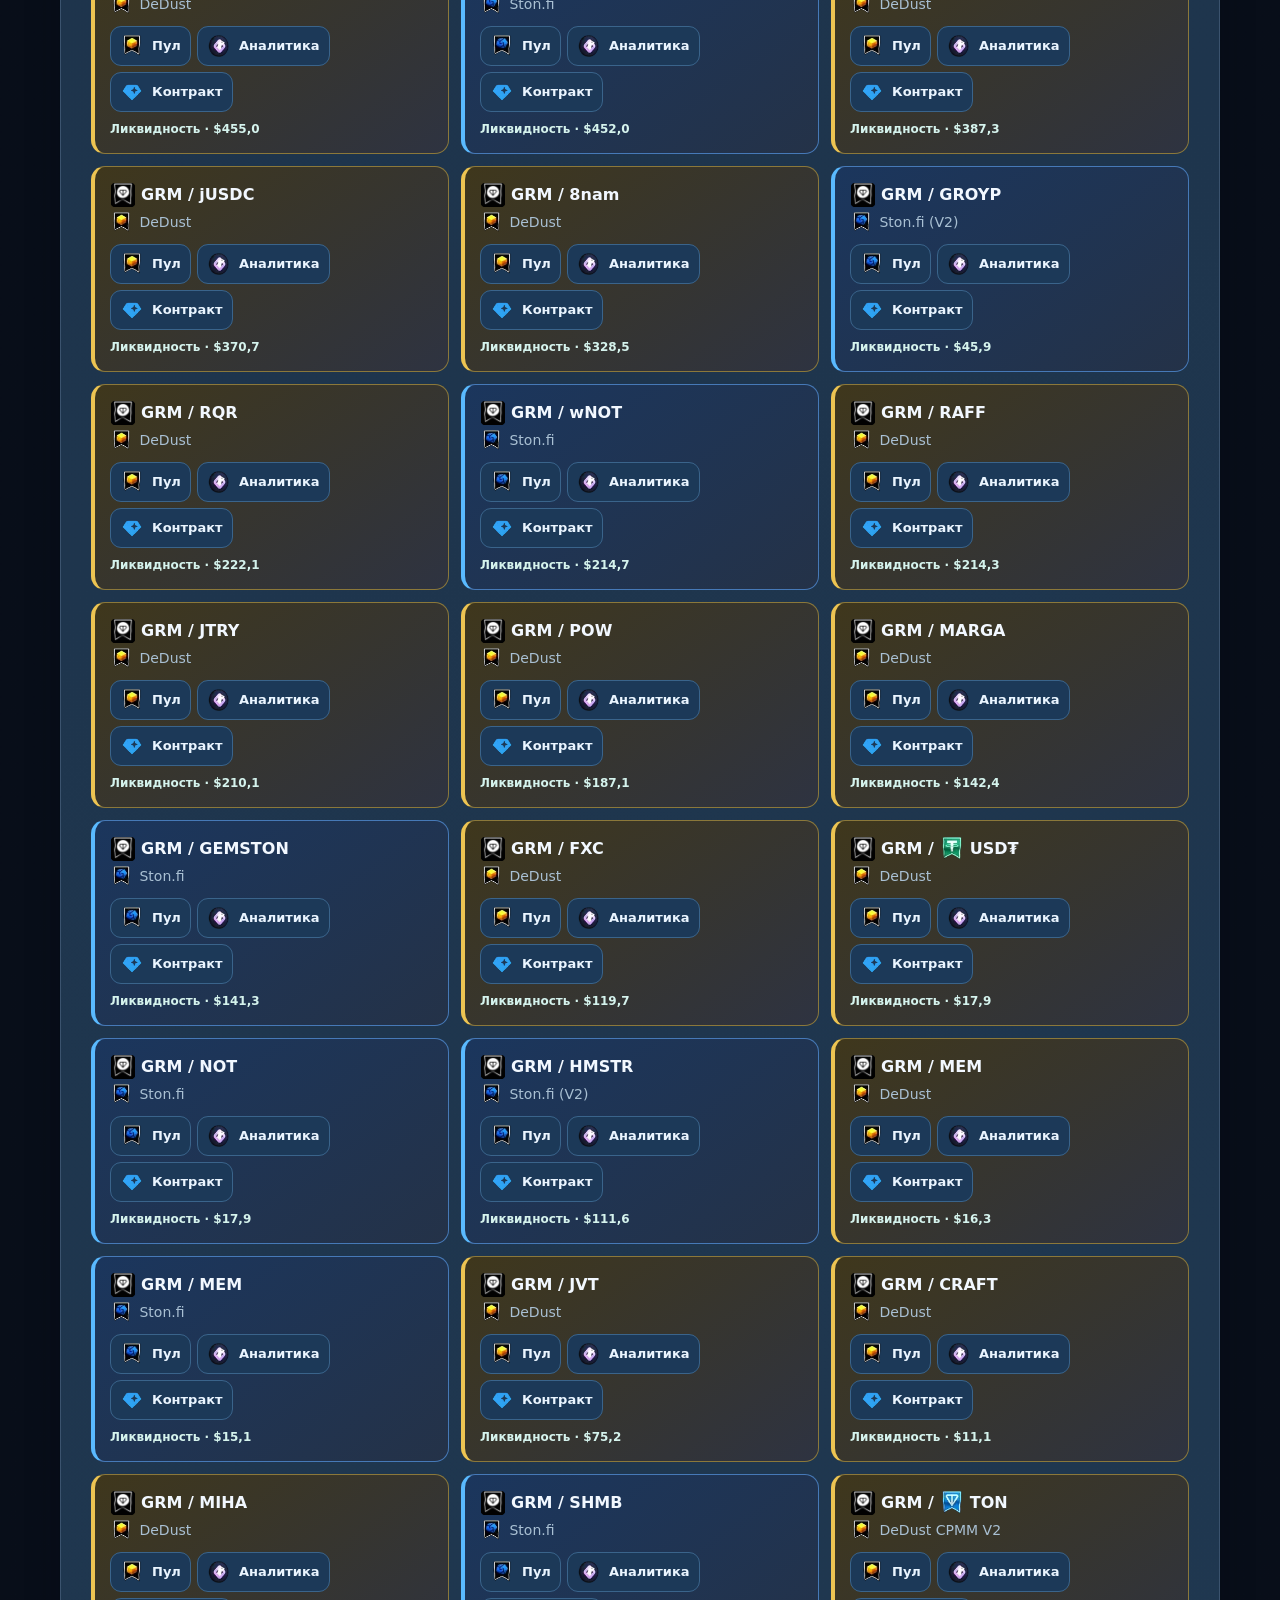
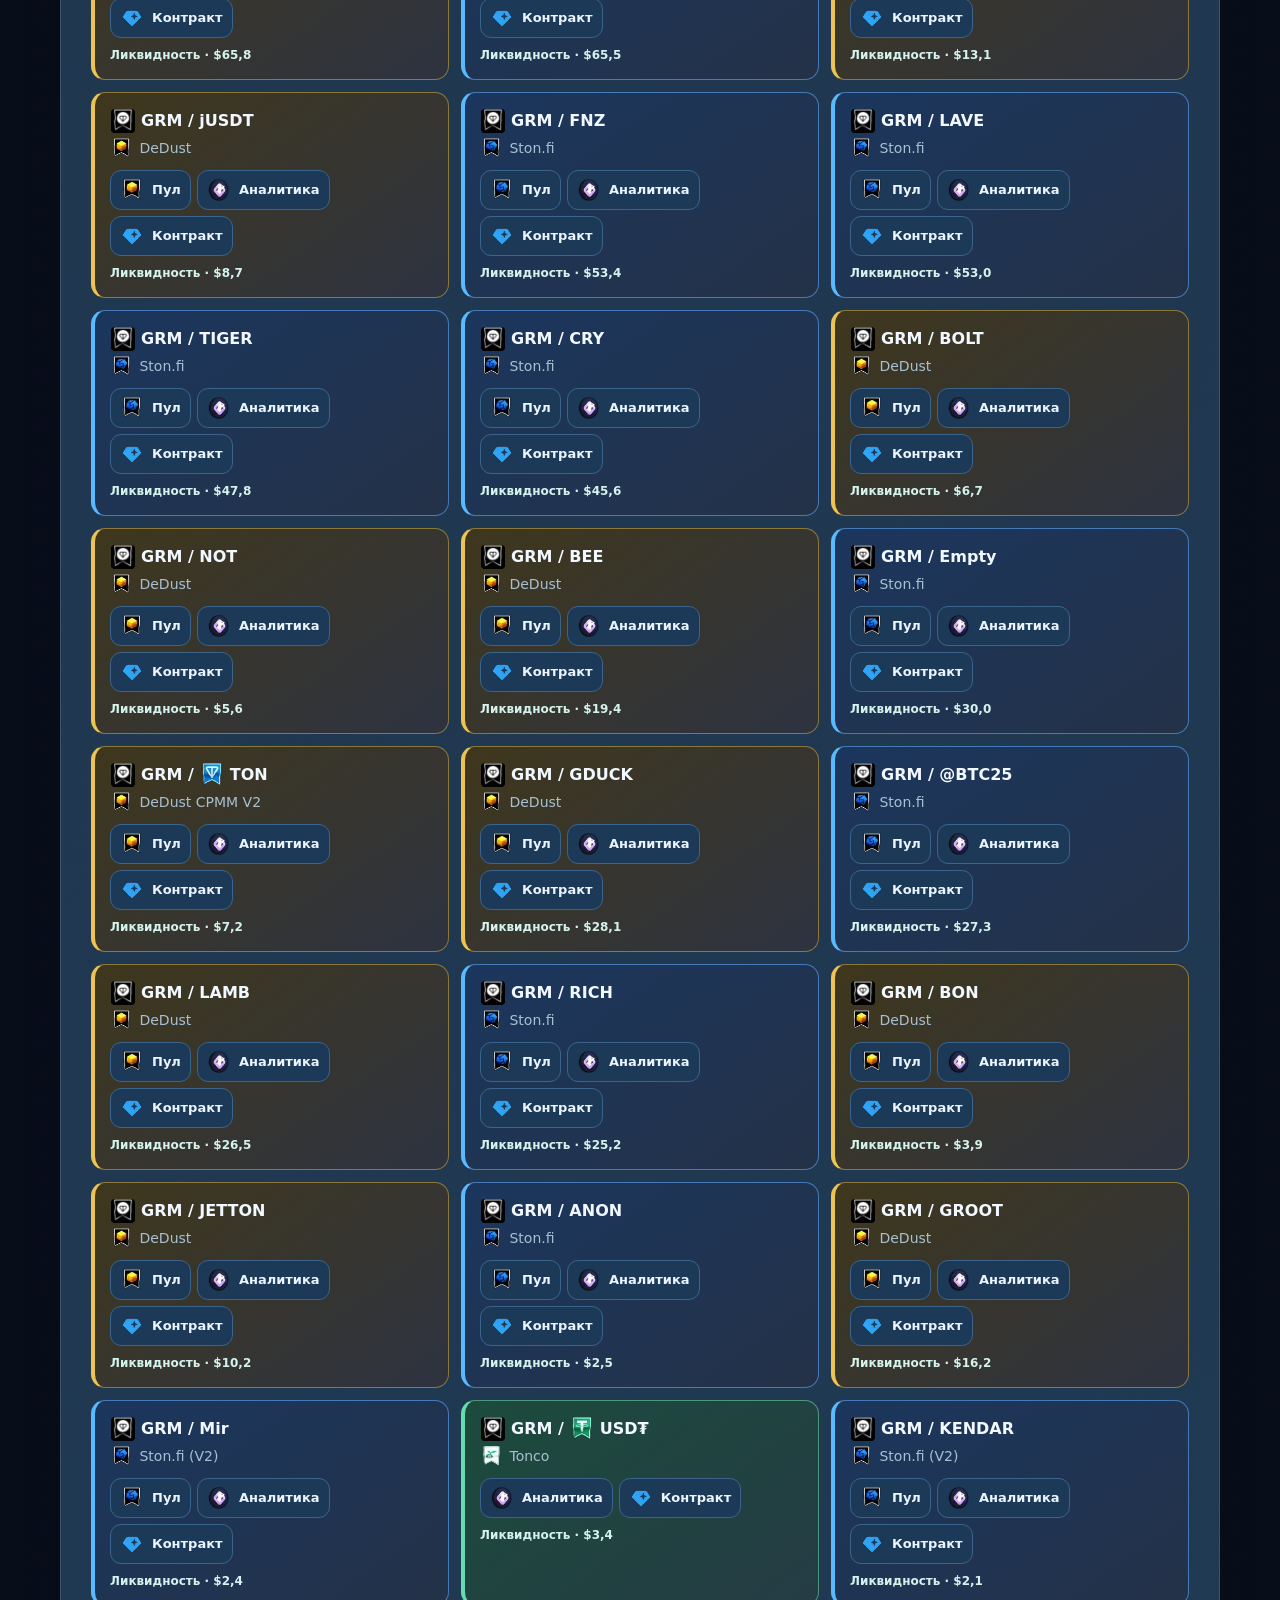
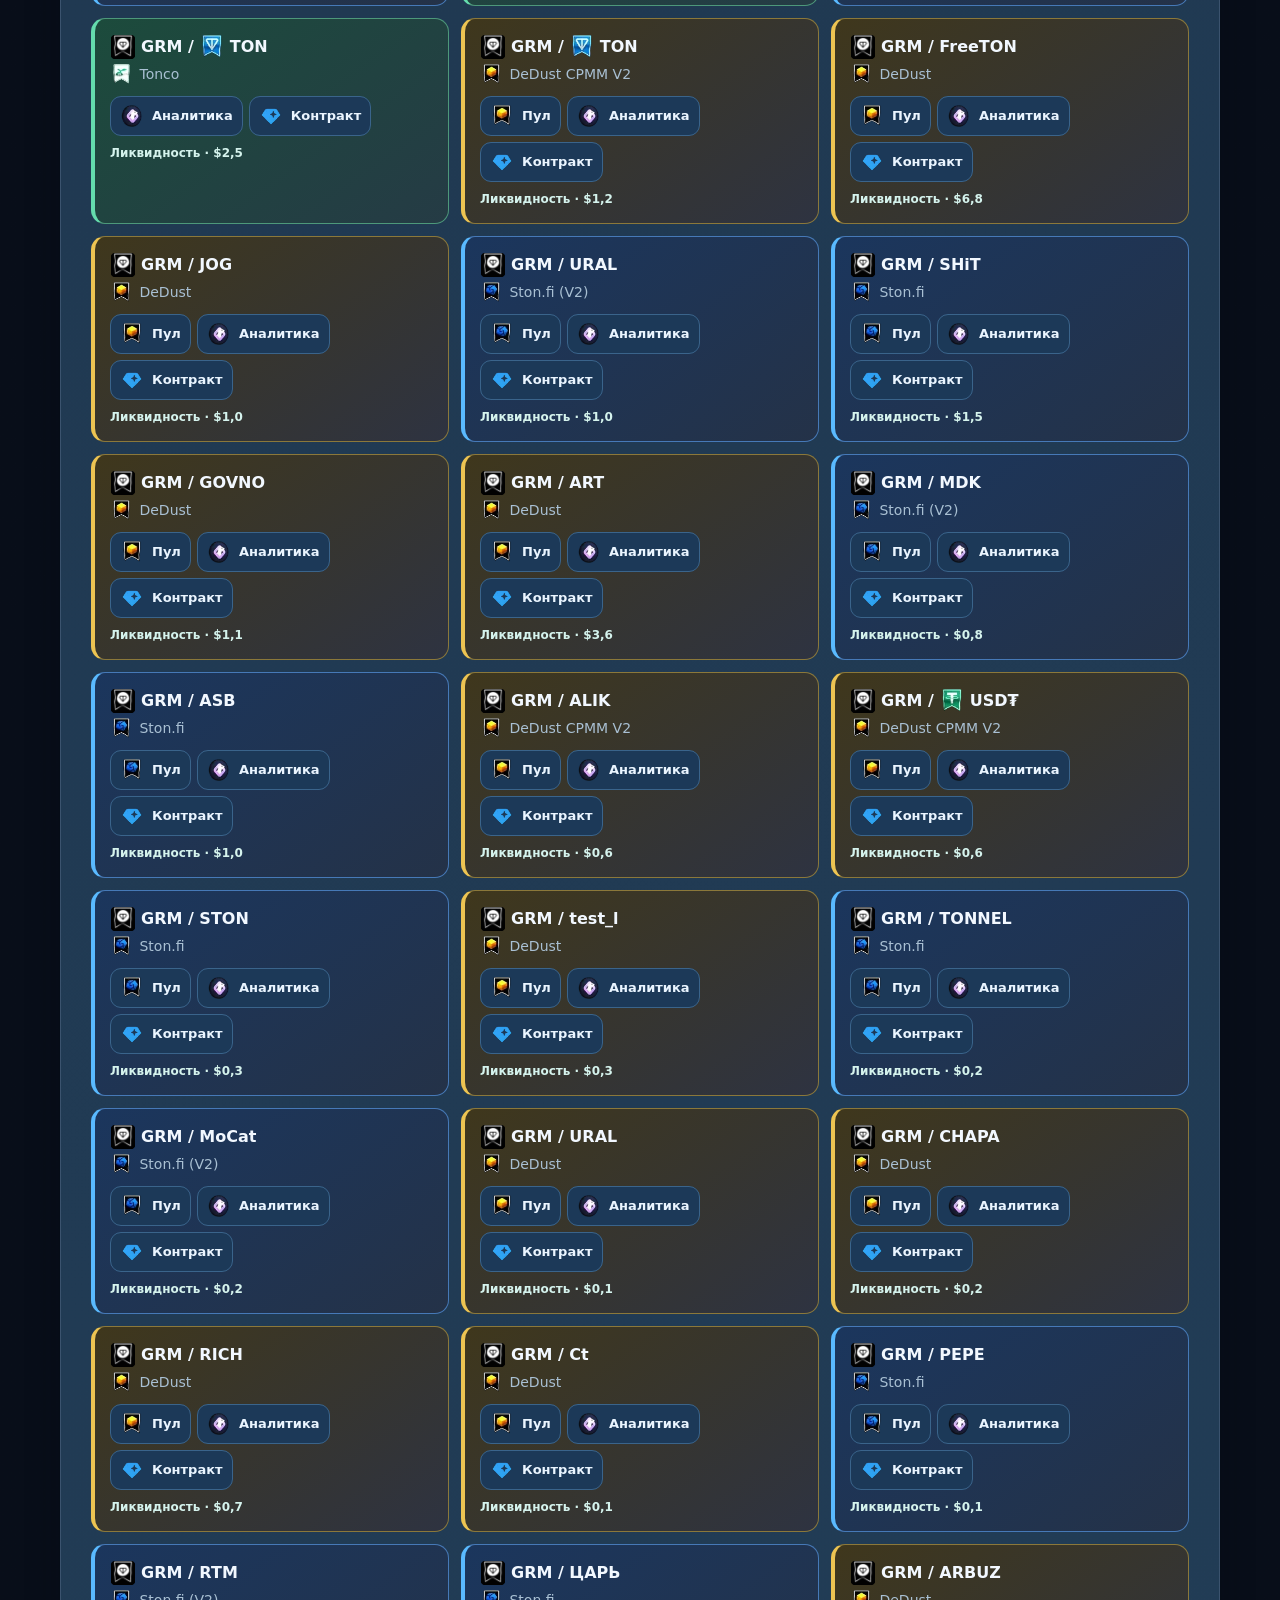
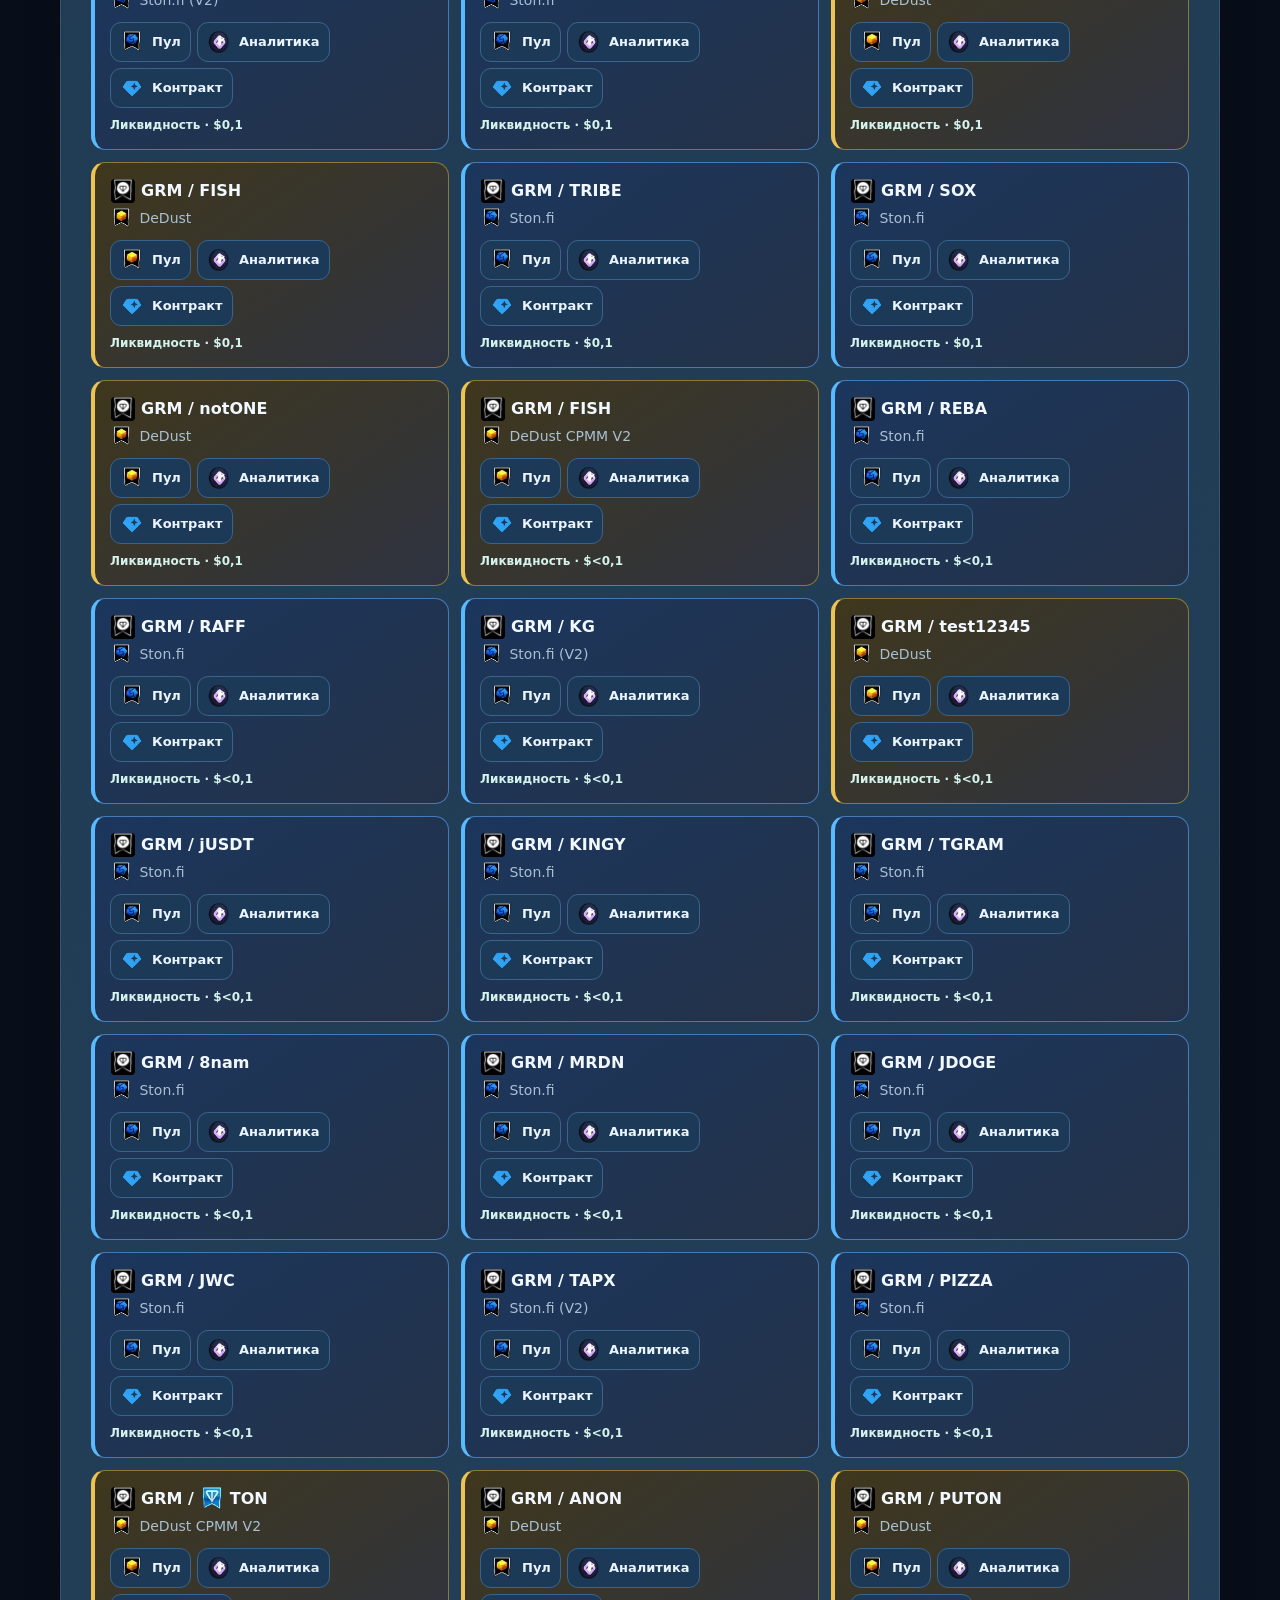
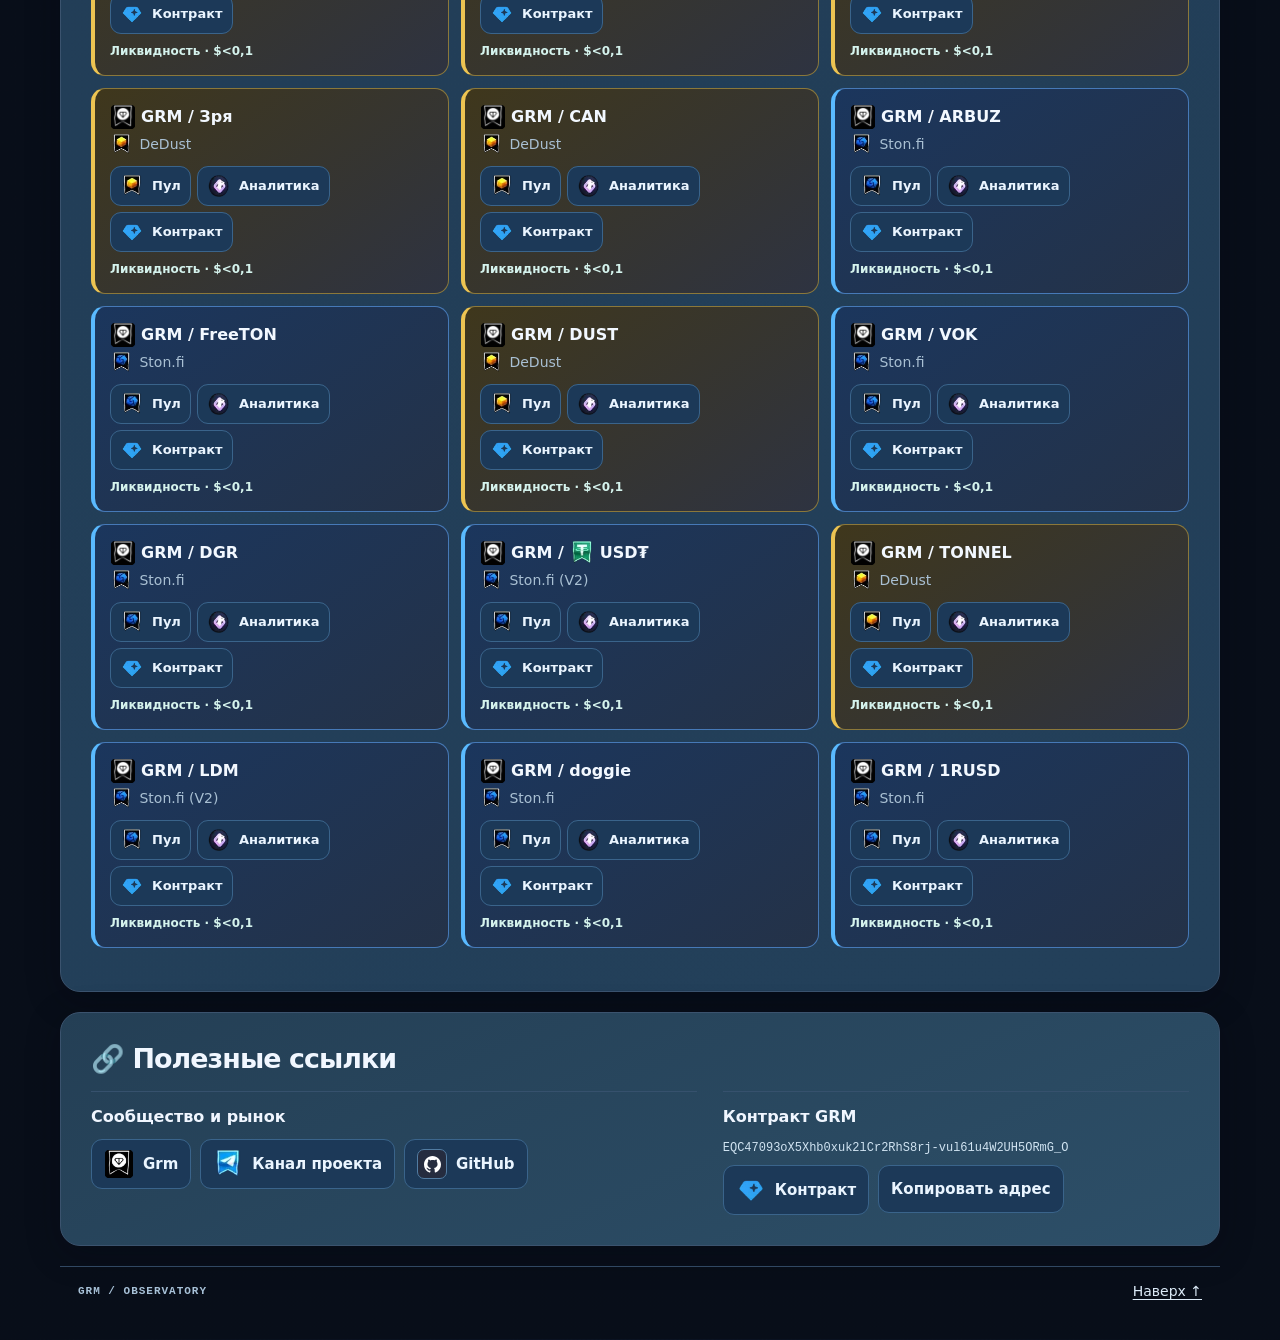
